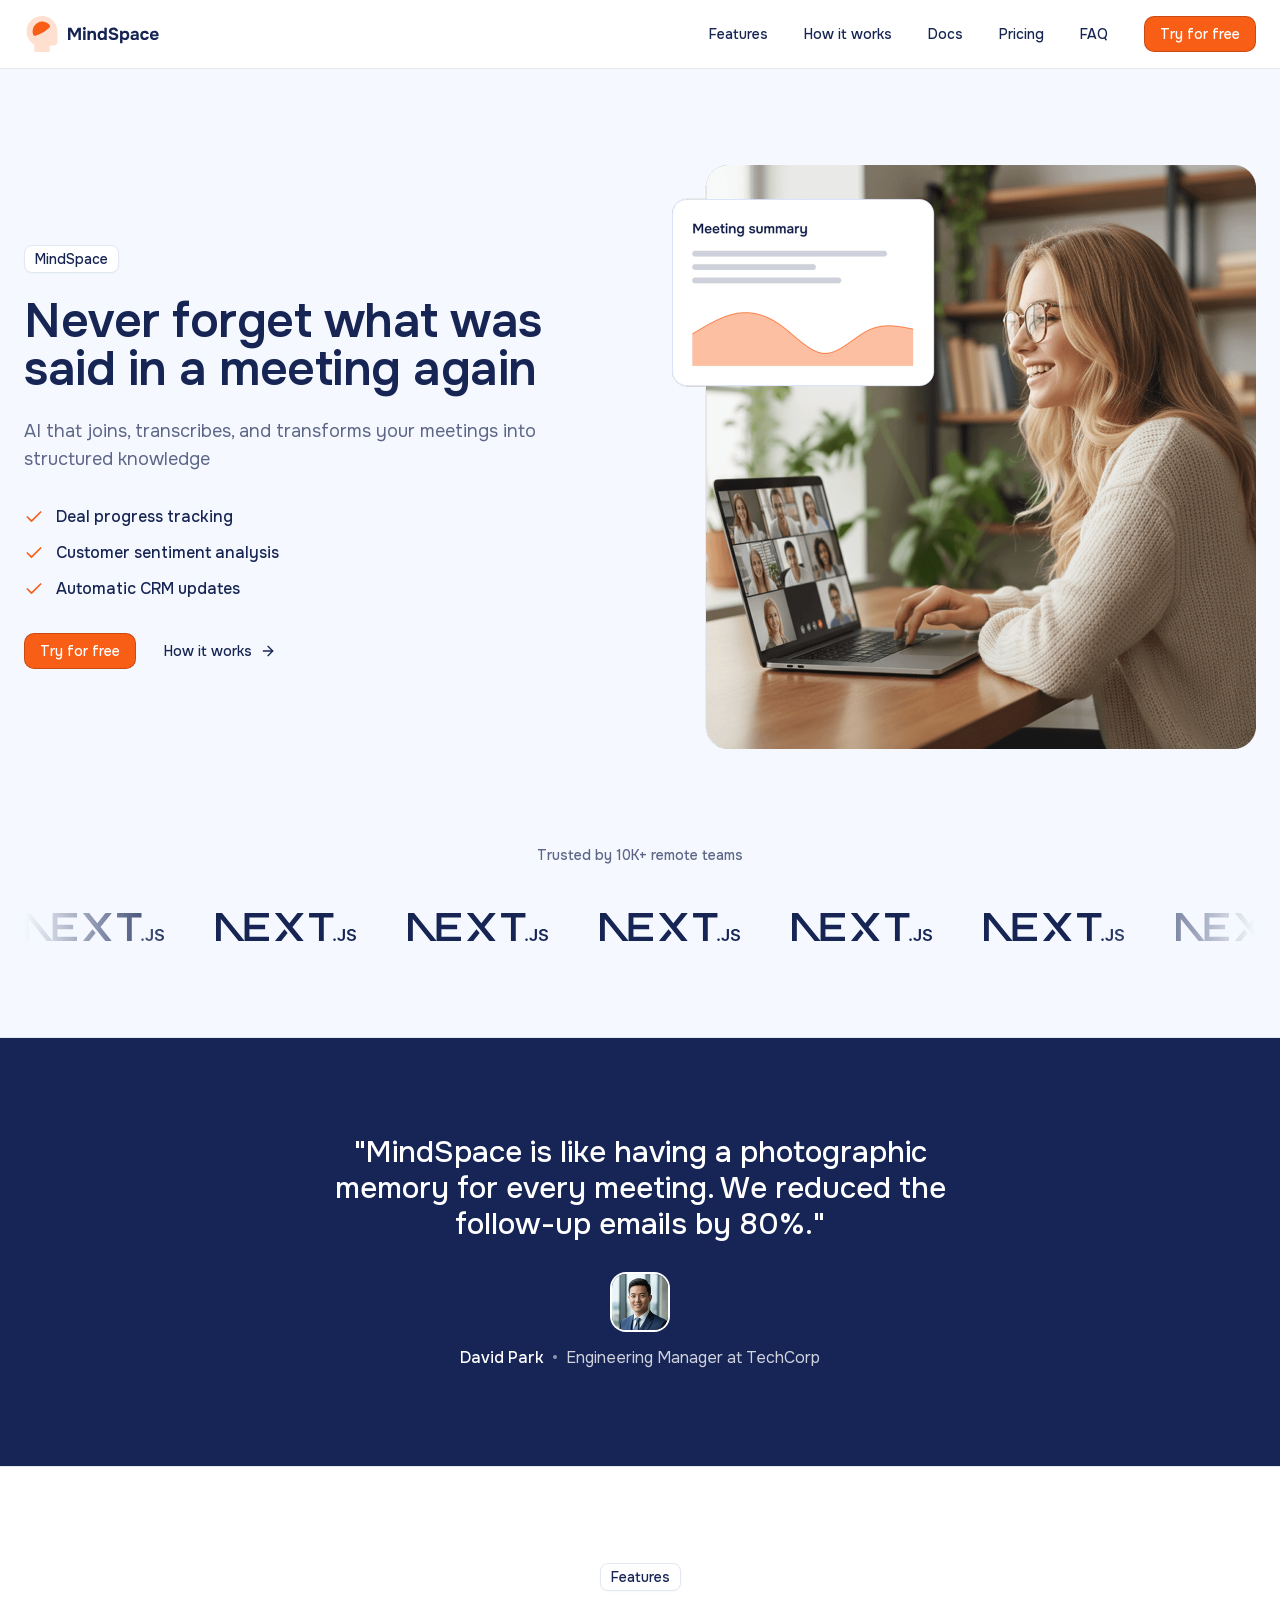
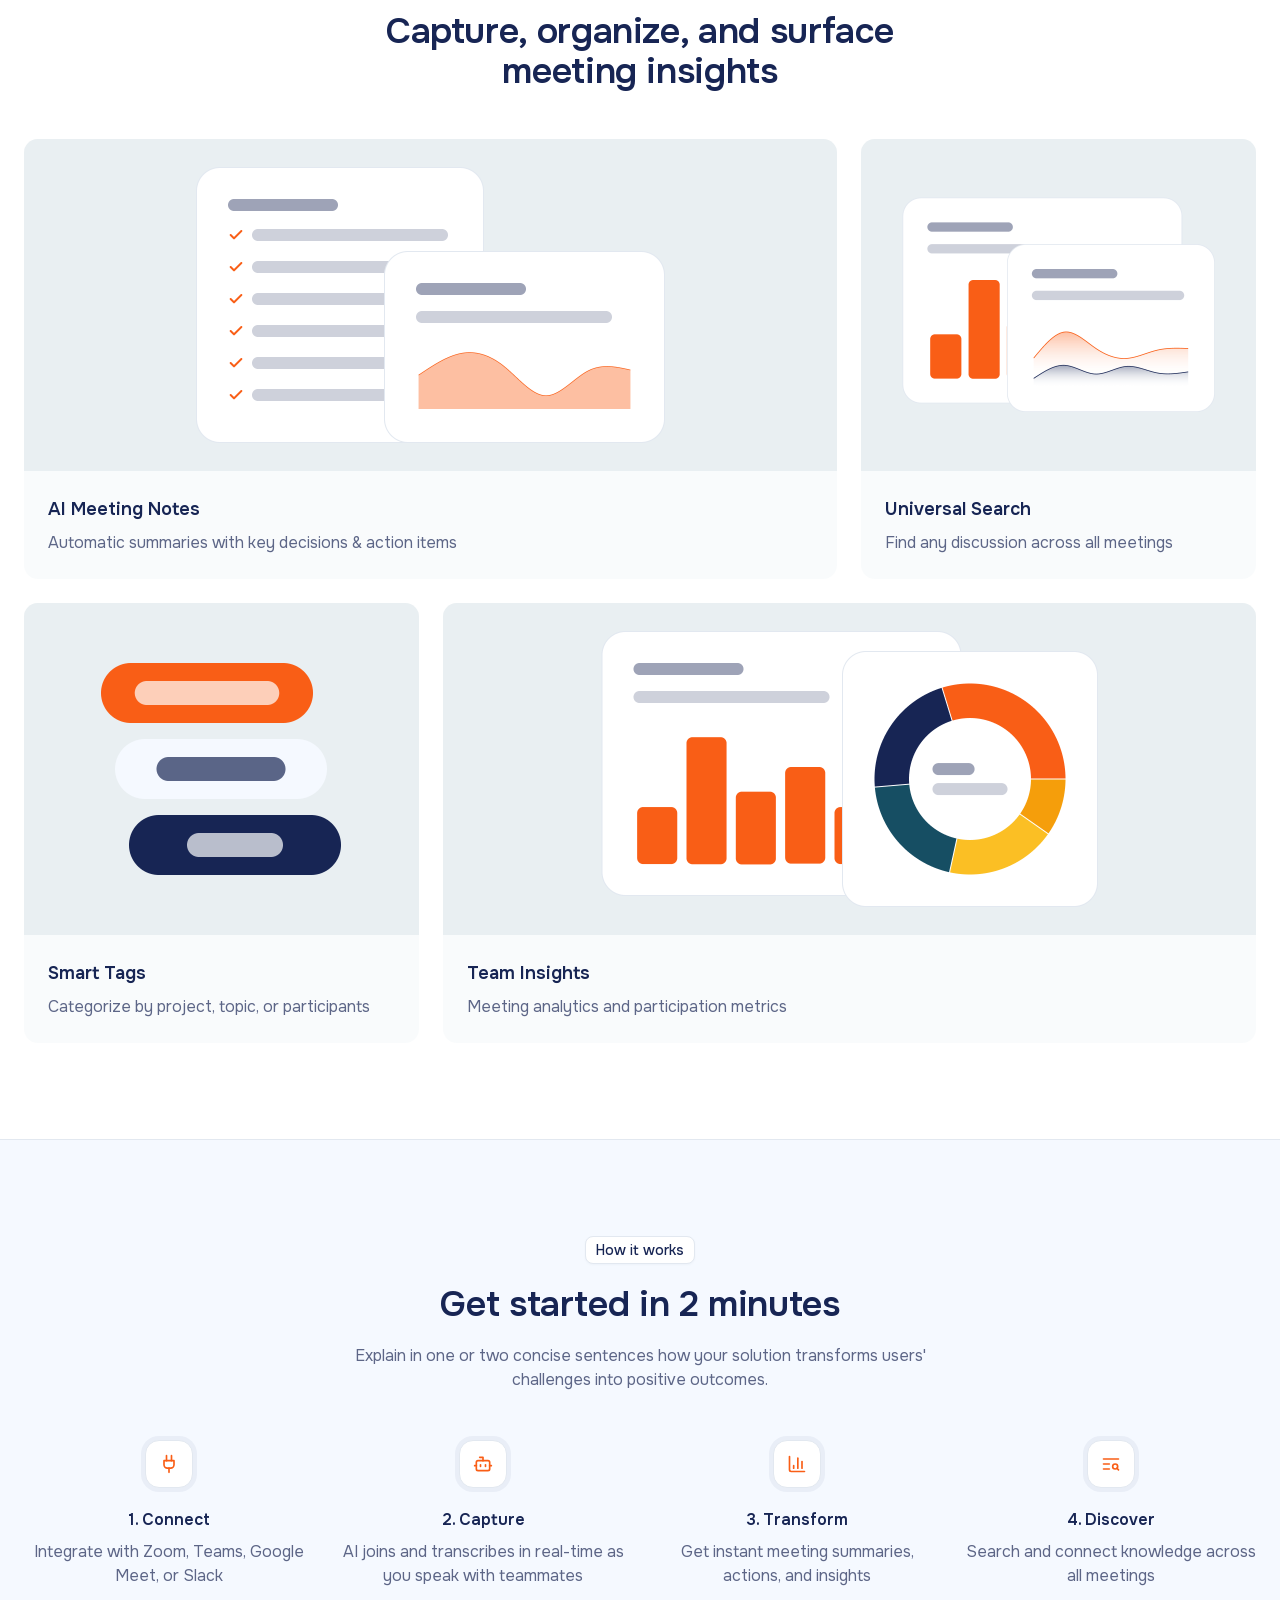
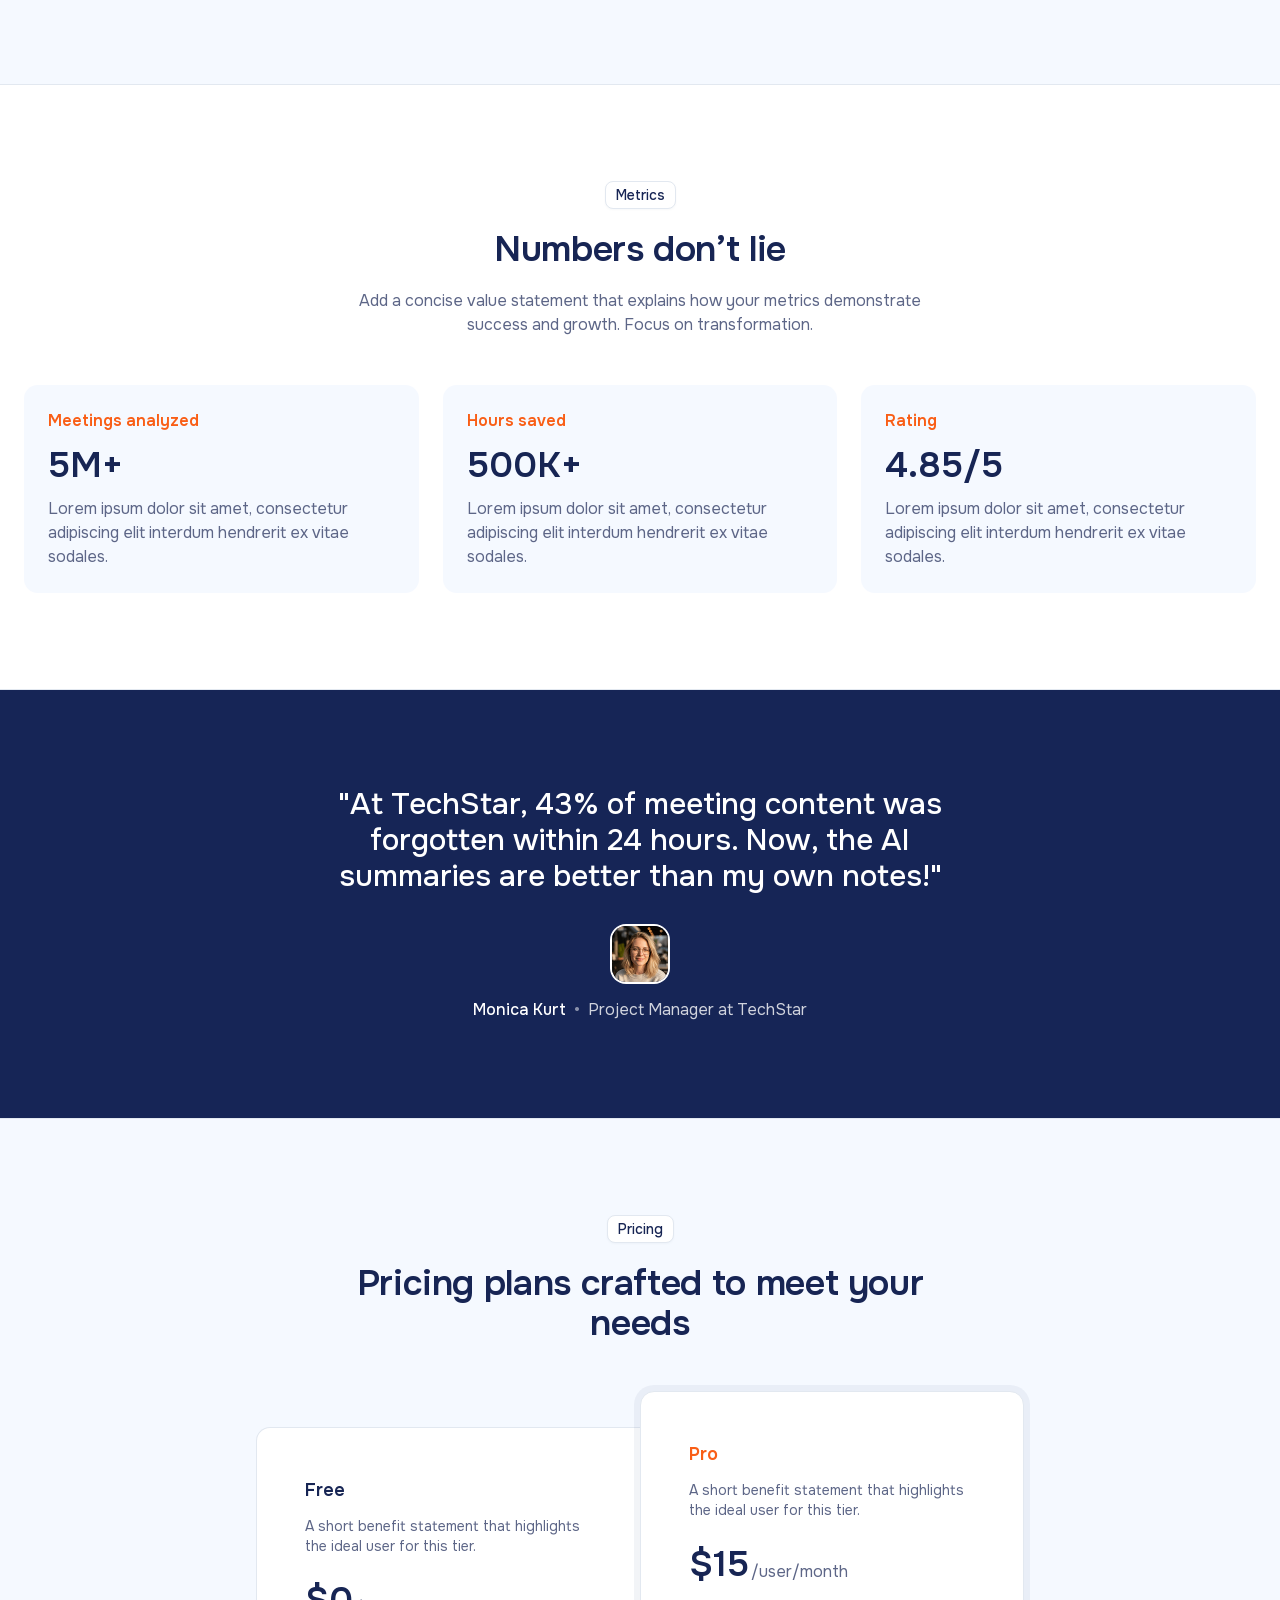
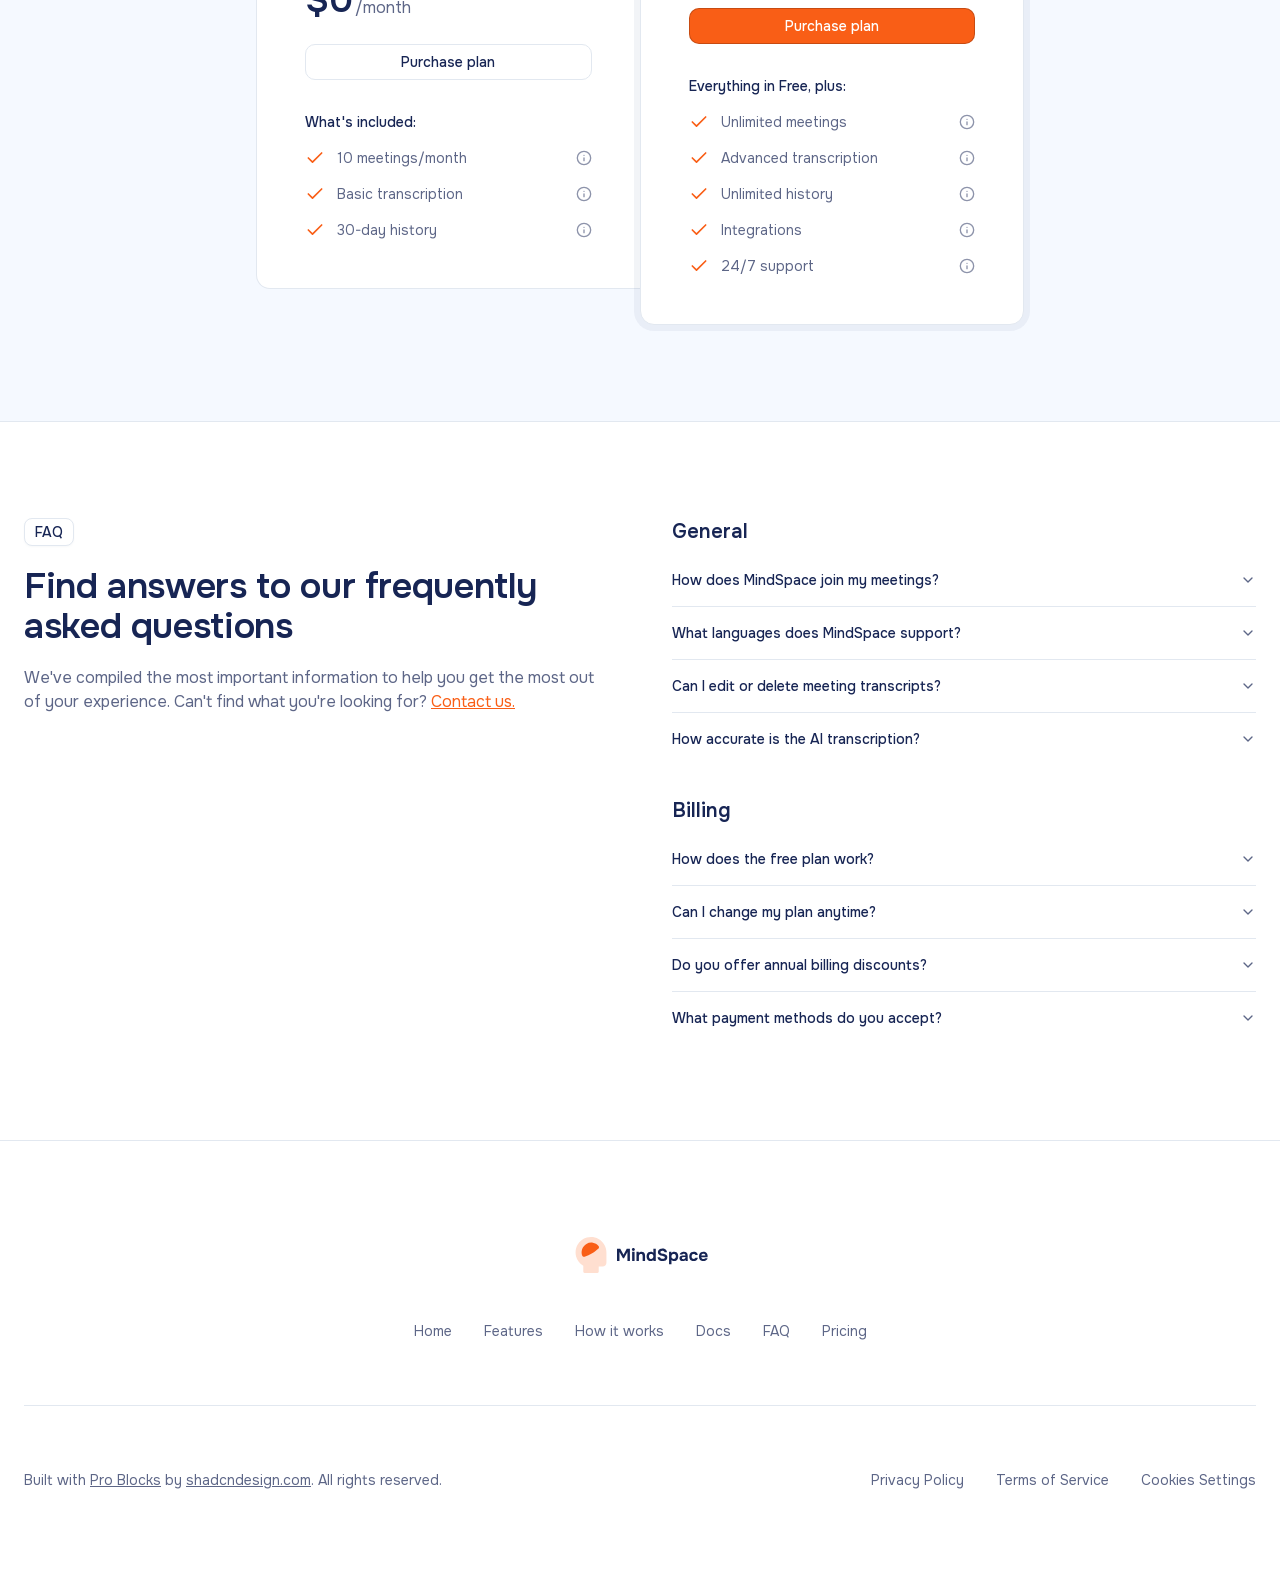
==== index.html @ 4de17798 "Update from https://github.com/r04nx/meritorium.github.io/commit/4314ec942f484ba969bb9eef466235fb5d6" ====
<!DOCTYPE html><html lang="en"><head><meta charSet="utf-8"/><meta name="viewport" content="width=device-width, initial-scale=1"/><link rel="preload" href="/_next/static/media/6e50af2f4c313e23-s.p.woff2" as="font" crossorigin="" type="font/woff2"/><link rel="preload" as="image" href="/Hero.png"/><link rel="stylesheet" href="/_next/static/css/90f8d7612f1b1dc7.css" data-precedence="next"/><link rel="preload" as="script" fetchPriority="low" href="/_next/static/chunks/webpack-b7059c8cc37787ef.js"/><script src="/_next/static/chunks/4eea2e4e-f6f9addac95a7dda.js" async=""></script><script src="/_next/static/chunks/337-dbf0ba4d0904e507.js" async=""></script><script src="/_next/static/chunks/main-app-d99f944039ab22cc.js" async=""></script><script src="/_next/static/chunks/663-603d059f72a64f69.js" async=""></script><script src="/_next/static/chunks/app/page-832eac572822d7ca.js" async=""></script><meta name="next-size-adjust" content=""/><title>MindSpace - template built with shadcndesign.com</title><meta name="description" content="MindSpace is a modern and clean SaaS shadcn/ui template built with Pro Blocks"/><meta name="generator" content="v0.app"/><script src="/_next/static/chunks/polyfills-42372ed130431b0a.js" noModule=""></script></head><body class="__variable_dab7b6 relative antialiased"><main><nav class="bg-background sticky top-0 isolate z-50 border-b py-3.5 md:py-4"><div class="relative container m-auto flex flex-col justify-between gap-4 px-6 md:flex-row md:items-center md:gap-6"><div class="flex items-center justify-between"><a href="/"><svg width="135" height="36" viewBox="0 0 135 36" fill="none" xmlns="http://www.w3.org/2000/svg" class="text-foreground w-[120px] h-[32px] md:w-[135px] md:h-[36px]"><g clip-path="url(#clip0_22005_7547)"><g clip-path="url(#clip1_22005_7547)"><path fill-rule="evenodd" clip-rule="evenodd" d="M25.5391 1.96969C21.9841 -0.0227045 17.7853 -0.527706 13.8593 0.564945C9.93327 1.6576 6.599 4.25914 4.58444 7.8016C2.56989 11.3441 2.03868 15.5397 3.10679 19.4724C4.1749 23.4052 6.75558 26.7556 10.2854 28.7923V34.7143C10.2854 35.0553 10.4208 35.3823 10.662 35.6234C10.9031 35.8645 11.2301 36 11.5711 36H24.4282C24.7692 36 25.0963 35.8645 25.3374 35.6234C25.5785 35.3823 25.714 35.0553 25.714 34.7143V29.5714H29.5711C30.5941 29.5714 31.5752 29.165 32.2985 28.4417C33.0219 27.7183 33.4282 26.7372 33.4282 25.7143V15.4286C33.4279 12.6865 32.6967 9.99412 31.3101 7.62853C29.9235 5.26294 27.9314 3.30963 25.5391 1.96969Z" fill="#FFDFD0"></path><path d="M13.4351 6.90452C11.4747 8.03848 9.97314 9.82303 9.19107 11.9485C8.40901 14.0739 8.39577 16.4061 9.15366 18.5402C9.50851 19.538 10.5859 20.0394 11.6094 19.7668C16.7908 18.3937 22.0674 14.6831 25.2714 11.7877C26.1199 11.0188 26.2974 9.73824 25.5414 8.88195C24.0612 7.20665 22.0475 6.09441 19.8412 5.73358C17.635 5.37274 15.3719 5.78807 13.4351 6.90452Z" fill="#F95E16"></path></g><path d="M44 23.9412V11.741H47.2741L50.5309 17.6343L53.7533 11.741H56.9068V23.9412H54.4426V15.0323L50.979 21.2186H49.9795L46.4642 15.0323V23.9412H44Z" fill="currentColor"></path><path d="M59.1541 23.9412V14.86H61.5665V23.9412H59.1541ZM60.3603 13.9467C59.9123 13.9467 59.5504 13.8146 59.2747 13.5503C58.999 13.2746 58.8611 12.9242 58.8611 12.4992C58.8611 12.0512 59.0047 11.6893 59.2919 11.4136C59.5791 11.1379 59.941 11 60.3775 11C60.7796 11 61.1243 11.1379 61.4115 11.4136C61.7101 11.6778 61.8595 12.0339 61.8595 12.482C61.8595 12.9185 61.7159 13.2746 61.4287 13.5503C61.153 13.8146 60.7968 13.9467 60.3603 13.9467Z" fill="currentColor"></path><path d="M63.4789 23.9412V14.86H65.7363L65.8569 15.9111C66.1096 15.6009 66.3968 15.3597 66.7185 15.1874C67.0517 15.0036 67.3848 14.8772 67.718 14.8083C68.0626 14.7393 68.3728 14.7049 68.6485 14.7049C69.5216 14.7049 70.1994 14.8944 70.6819 15.2735C71.1759 15.6526 71.5262 16.1639 71.733 16.8072C71.9513 17.439 72.0604 18.1455 72.0604 18.9267V23.9412H69.6479V19.2369C69.6479 18.9612 69.625 18.6855 69.579 18.4098C69.5331 18.134 69.4469 17.8813 69.3205 17.6516C69.2057 17.4218 69.0391 17.238 68.8208 17.1001C68.6025 16.9623 68.3153 16.8933 67.9592 16.8933C67.4997 16.8933 67.1148 17.0082 66.8047 17.238C66.4945 17.4677 66.2647 17.7779 66.1154 18.1685C65.966 18.5591 65.8914 18.9899 65.8914 19.4609V23.9412H63.4789Z" fill="currentColor"></path><path d="M77.6517 24.0619C76.7326 24.0619 75.9687 23.8551 75.3598 23.4415C74.7624 23.0164 74.3144 22.4535 74.0157 21.7528C73.717 21.0405 73.5677 20.2536 73.5677 19.392C73.5677 18.4844 73.7285 17.6803 74.0502 16.9795C74.3719 16.2672 74.8486 15.7101 75.4804 15.308C76.1123 14.9059 76.8992 14.7049 77.8412 14.7049C78.1629 14.7049 78.4788 14.7451 78.789 14.8255C79.1107 14.8944 79.4036 15.0036 79.6678 15.1529C79.9435 15.2908 80.179 15.4746 80.3743 15.7043V11.741H82.7868V23.9412H80.4433L80.4088 22.9245C80.202 23.1888 79.9493 23.407 79.6506 23.5794C79.3634 23.7402 79.0532 23.8608 78.7201 23.9412C78.3869 24.0217 78.0308 24.0619 77.6517 24.0619ZM78.1342 21.8906C78.6511 21.8906 79.0704 21.77 79.3921 21.5288C79.7253 21.2875 79.9723 20.9773 80.1331 20.5982C80.2939 20.2191 80.3743 19.8113 80.3743 19.3748C80.3743 18.9267 80.2939 18.5189 80.1331 18.1513C79.9837 17.7722 79.7425 17.4735 79.4093 17.2552C79.0877 17.0255 78.6626 16.9106 78.1342 16.9106C77.6057 16.9106 77.1807 17.0312 76.859 17.2724C76.5373 17.5137 76.3076 17.8296 76.1697 18.2202C76.0434 18.5993 75.9802 19.0071 75.9802 19.4437C75.9802 19.7653 76.0146 20.0755 76.0836 20.3742C76.164 20.6614 76.2903 20.9199 76.4627 21.1496C76.635 21.3794 76.859 21.5632 77.1347 21.7011C77.4104 21.8274 77.7436 21.8906 78.1342 21.8906Z" fill="currentColor"></path><path d="M89.6279 24.0791C88.7778 24.0791 87.9851 23.947 87.2499 23.6828C86.5262 23.4185 85.9173 22.9992 85.4233 22.4248C84.9408 21.8504 84.6364 21.1094 84.51 20.2019H87.0259C87.1293 20.5925 87.3188 20.9084 87.5945 21.1496C87.8703 21.3794 88.1977 21.546 88.5768 21.6494C88.9674 21.7528 89.3752 21.8045 89.8002 21.8045C90.1219 21.8045 90.4378 21.7643 90.748 21.6838C91.0582 21.6034 91.3109 21.4656 91.5062 21.2703C91.713 21.075 91.8164 20.8108 91.8164 20.4776C91.8164 20.2249 91.7589 20.0181 91.6441 19.8572C91.5407 19.6964 91.3856 19.57 91.1788 19.4781C90.9835 19.3748 90.7423 19.2828 90.4551 19.2024C90.2138 19.1335 89.9611 19.0761 89.6968 19.0301C89.4441 18.9842 89.1914 18.9267 88.9386 18.8578C88.6974 18.7889 88.4619 18.7084 88.2321 18.6165C87.7956 18.5017 87.3763 18.3638 86.9742 18.203C86.5721 18.0307 86.216 17.8181 85.9058 17.5654C85.5956 17.3012 85.3486 16.9738 85.1648 16.5832C84.9925 16.1926 84.9063 15.7216 84.9063 15.1701C84.9063 14.5728 85.004 14.0673 85.1993 13.6537C85.4061 13.2402 85.676 12.9013 86.0092 12.637C86.3538 12.3613 86.7329 12.1488 87.1465 11.9995C87.5716 11.8501 87.9966 11.7467 88.4217 11.6893C88.8467 11.6318 89.2488 11.6031 89.6279 11.6031C90.4206 11.6031 91.1328 11.741 91.7647 12.0167C92.3965 12.2924 92.9135 12.706 93.3156 13.2574C93.7176 13.8088 93.9474 14.5038 94.0048 15.3425H91.6096C91.5636 14.9978 91.4373 14.7164 91.2305 14.4981C91.0237 14.2798 90.7595 14.119 90.4378 14.0156C90.1276 13.9122 89.7773 13.8605 89.3867 13.8605C89.1339 13.8605 88.8869 13.8835 88.6457 13.9294C88.4044 13.9754 88.1862 14.0501 87.9909 14.1535C87.8071 14.2454 87.6577 14.3717 87.5428 14.5326C87.4394 14.6934 87.3878 14.8887 87.3878 15.1184C87.3878 15.3482 87.4509 15.5492 87.5773 15.7216C87.7037 15.8824 87.8875 16.026 88.1287 16.1524C88.3815 16.2672 88.6744 16.3764 89.0076 16.4798C89.3522 16.5947 89.7141 16.6866 90.0932 16.7555C90.4723 16.8244 90.8342 16.9163 91.1788 17.0312C91.6153 17.1461 92.0232 17.2839 92.4023 17.4448C92.7814 17.5941 93.1145 17.7894 93.4017 18.0307C93.6889 18.2604 93.9129 18.5591 94.0738 18.9267C94.2346 19.2828 94.315 19.7251 94.315 20.2536C94.315 20.9544 94.1829 21.5517 93.9187 22.0457C93.6659 22.5282 93.3156 22.9188 92.8675 23.2175C92.431 23.5162 91.9313 23.7344 91.3684 23.8723C90.8054 24.0102 90.2253 24.0791 89.6279 24.0791Z" fill="currentColor"></path><path d="M96.0581 27.3359V14.86H98.3155L98.4362 15.9973C98.8038 15.5492 99.2231 15.2218 99.6941 15.0151C100.177 14.8083 100.705 14.7049 101.279 14.7049C102.176 14.7049 102.916 14.9117 103.502 15.3252C104.088 15.7388 104.525 16.3017 104.812 17.014C105.111 17.7147 105.26 18.5017 105.26 19.3748C105.26 20.2708 105.105 21.075 104.795 21.7872C104.496 22.488 104.042 23.0452 103.433 23.4587C102.825 23.8608 102.066 24.0619 101.159 24.0619C100.768 24.0619 100.401 24.0159 100.056 23.924C99.7113 23.8321 99.4069 23.7115 99.1427 23.5621C98.8785 23.4013 98.6544 23.2232 98.4706 23.0279V27.3359H96.0581ZM100.745 21.8906C101.285 21.8906 101.71 21.77 102.02 21.5288C102.331 21.2875 102.549 20.9831 102.675 20.6155C102.802 20.2364 102.865 19.8458 102.865 19.4437C102.865 19.0071 102.796 18.5936 102.658 18.203C102.52 17.8124 102.29 17.5022 101.969 17.2724C101.659 17.0312 101.233 16.9106 100.694 16.9106C100.211 16.9106 99.8032 17.0312 99.4701 17.2724C99.1369 17.5022 98.8842 17.8066 98.7119 18.1857C98.5396 18.5648 98.4534 18.9727 98.4534 19.4092C98.4534 19.8458 98.5338 20.2536 98.6946 20.6327C98.867 21.0118 99.1197 21.3162 99.4529 21.546C99.7975 21.7757 100.228 21.8906 100.745 21.8906Z" fill="currentColor"></path><path d="M109.689 24.0619C109.275 24.0619 108.873 24.0102 108.483 23.9068C108.104 23.7919 107.765 23.6196 107.466 23.3898C107.167 23.1601 106.932 22.8728 106.76 22.5282C106.587 22.1836 106.501 21.7815 106.501 21.322C106.501 20.7016 106.628 20.2076 106.88 19.84C107.133 19.4609 107.472 19.1737 107.897 18.9784C108.322 18.7831 108.81 18.651 109.362 18.5821C109.925 18.5132 110.505 18.4787 111.102 18.4787H112.412C112.412 18.1455 112.349 17.8526 112.222 17.5999C112.107 17.3356 111.929 17.1346 111.688 16.9967C111.447 16.8474 111.137 16.7727 110.757 16.7727C110.516 16.7727 110.281 16.8072 110.051 16.8761C109.833 16.9336 109.649 17.0197 109.5 17.1346C109.35 17.2495 109.253 17.3988 109.207 17.5826H106.76C106.829 17.0772 106.989 16.6464 107.242 16.2902C107.495 15.9226 107.811 15.6239 108.19 15.3942C108.569 15.1644 108.983 14.9978 109.431 14.8944C109.89 14.7796 110.361 14.7221 110.844 14.7221C112.165 14.7221 113.141 15.1012 113.773 15.8594C114.405 16.6061 114.721 17.6688 114.721 19.0473V23.9412H112.55L112.515 22.7695C112.228 23.1715 111.901 23.4645 111.533 23.6483C111.177 23.8321 110.832 23.947 110.499 23.9929C110.166 24.0389 109.896 24.0619 109.689 24.0619ZM110.24 22.1491C110.643 22.1491 111.01 22.0687 111.343 21.9079C111.676 21.747 111.941 21.5288 112.136 21.253C112.331 20.9773 112.429 20.6672 112.429 20.3225V20.0985H110.775C110.533 20.0985 110.298 20.11 110.068 20.133C109.85 20.1559 109.649 20.2019 109.465 20.2708C109.293 20.3283 109.155 20.4259 109.051 20.5638C108.948 20.7016 108.896 20.8854 108.896 21.1152C108.896 21.3449 108.954 21.5402 109.069 21.7011C109.195 21.8504 109.362 21.9653 109.568 22.0457C109.775 22.1146 109.999 22.1491 110.24 22.1491Z" fill="currentColor"></path><path d="M120.672 24.0619C119.742 24.0619 118.943 23.8723 118.277 23.4932C117.622 23.1141 117.122 22.5799 116.778 21.8906C116.433 21.1899 116.261 20.3685 116.261 19.4264C116.261 18.4729 116.439 17.6458 116.795 16.945C117.151 16.2328 117.662 15.6814 118.328 15.2908C119.006 14.9002 119.822 14.7049 120.775 14.7049C121.511 14.7049 122.165 14.837 122.74 15.1012C123.314 15.3654 123.774 15.7445 124.118 16.2385C124.475 16.7325 124.681 17.3414 124.739 18.0651H122.378C122.275 17.663 122.074 17.3701 121.775 17.1863C121.488 17.0025 121.143 16.9106 120.741 16.9106C120.224 16.9106 119.81 17.0369 119.5 17.2897C119.202 17.5424 118.983 17.8641 118.845 18.2547C118.719 18.6453 118.656 19.0359 118.656 19.4264C118.656 19.8515 118.725 20.2536 118.863 20.6327C119.001 21.0003 119.219 21.3047 119.517 21.546C119.828 21.7757 120.23 21.8906 120.724 21.8906C121.137 21.8906 121.499 21.7987 121.809 21.6149C122.12 21.4196 122.321 21.1209 122.412 20.7188H124.825C124.768 21.4656 124.543 22.0859 124.153 22.5799C123.762 23.0739 123.263 23.4473 122.654 23.7C122.056 23.9412 121.396 24.0619 120.672 24.0619Z" fill="currentColor"></path><path d="M130.434 24.0619C129.481 24.0619 128.671 23.8723 128.005 23.4932C127.338 23.1141 126.827 22.5799 126.471 21.8906C126.115 21.1899 125.937 20.3742 125.937 19.4437C125.937 18.5017 126.121 17.6803 126.488 16.9795C126.856 16.2672 127.373 15.7101 128.039 15.308C128.717 14.9059 129.515 14.7049 130.434 14.7049C131.124 14.7049 131.727 14.8198 132.244 15.0495C132.772 15.2793 133.214 15.6009 133.571 16.0145C133.938 16.4281 134.208 16.9106 134.381 17.462C134.564 18.0019 134.65 18.5878 134.639 19.2197C134.639 19.3805 134.633 19.5356 134.622 19.6849C134.61 19.8343 134.587 19.9836 134.553 20.133H128.332C128.367 20.4776 128.464 20.7935 128.625 21.0807C128.786 21.3679 129.01 21.5977 129.297 21.77C129.596 21.9308 129.963 22.0113 130.4 22.0113C130.687 22.0113 130.951 21.9825 131.193 21.9251C131.434 21.8562 131.641 21.7528 131.813 21.6149C131.985 21.4771 132.106 21.3162 132.175 21.1324H134.553C134.403 21.8102 134.122 22.3674 133.708 22.8039C133.306 23.2405 132.818 23.5621 132.244 23.7689C131.669 23.9642 131.066 24.0619 130.434 24.0619ZM128.384 18.4442H132.33C132.318 18.134 132.238 17.8468 132.089 17.5826C131.951 17.3069 131.738 17.0886 131.451 16.9278C131.175 16.7555 130.819 16.6693 130.383 16.6693C129.946 16.6693 129.579 16.7555 129.28 16.9278C128.993 17.1001 128.774 17.3241 128.625 17.5999C128.487 17.8641 128.407 18.1455 128.384 18.4442Z" fill="currentColor"></path></g><defs><clipPath id="clip0_22005_7547"><rect width="135" height="36" fill="white"></rect></clipPath><clipPath id="clip1_22005_7547"><rect width="36" height="36" fill="white"></rect></clipPath></defs></svg></a><button data-slot="button" class="gap-2 whitespace-nowrap rounded-lg text-sm font-medium transition-all disabled:pointer-events-none disabled:opacity-50 [&amp;_svg]:pointer-events-none [&amp;_svg:not([class*=&#x27;size-&#x27;])]:size-4 shrink-0 [&amp;_svg]:shrink-0 outline-none focus-visible:border-ring focus-visible:ring-ring/50 focus-visible:ring-[3px] aria-invalid:ring-destructive/20 dark:aria-invalid:ring-destructive/40 aria-invalid:border-destructive hover:bg-accent hover:text-accent-foreground dark:hover:bg-accent/50 px-4 py-2 has-[&gt;svg]:px-4 flex size-9 items-center justify-center md:hidden" aria-label="Open menu"><svg xmlns="http://www.w3.org/2000/svg" width="24" height="24" viewBox="0 0 24 24" fill="none" stroke="currentColor" stroke-width="2" stroke-linecap="round" stroke-linejoin="round" class="lucide lucide-menu"><line x1="4" x2="20" y1="12" y2="12"></line><line x1="4" x2="20" y1="6" y2="6"></line><line x1="4" x2="20" y1="18" y2="18"></line></svg></button></div><div class="hidden w-full flex-row justify-end gap-5 md:flex"><div class="flex flex-col gap-1 md:flex-row "><a href="#features"><button data-slot="button" class="inline-flex items-center justify-center gap-2 whitespace-nowrap rounded-lg text-sm font-medium transition-all disabled:pointer-events-none disabled:opacity-50 [&amp;_svg]:pointer-events-none [&amp;_svg:not([class*=&#x27;size-&#x27;])]:size-4 shrink-0 [&amp;_svg]:shrink-0 outline-none focus-visible:border-ring focus-visible:ring-ring/50 focus-visible:ring-[3px] aria-invalid:ring-destructive/20 dark:aria-invalid:ring-destructive/40 aria-invalid:border-destructive hover:bg-accent hover:text-accent-foreground dark:hover:bg-accent/50 h-9 px-4 py-2 has-[&gt;svg]:px-4 w-full md:w-auto">Features</button></a><a href="#how-it-works"><button data-slot="button" class="inline-flex items-center justify-center gap-2 whitespace-nowrap rounded-lg text-sm font-medium transition-all disabled:pointer-events-none disabled:opacity-50 [&amp;_svg]:pointer-events-none [&amp;_svg:not([class*=&#x27;size-&#x27;])]:size-4 shrink-0 [&amp;_svg]:shrink-0 outline-none focus-visible:border-ring focus-visible:ring-ring/50 focus-visible:ring-[3px] aria-invalid:ring-destructive/20 dark:aria-invalid:ring-destructive/40 aria-invalid:border-destructive hover:bg-accent hover:text-accent-foreground dark:hover:bg-accent/50 h-9 px-4 py-2 has-[&gt;svg]:px-4 w-full md:w-auto">How it works</button></a><a href="https://www.shadcndesign.com/pro-blocks"><button data-slot="button" class="inline-flex items-center justify-center gap-2 whitespace-nowrap rounded-lg text-sm font-medium transition-all disabled:pointer-events-none disabled:opacity-50 [&amp;_svg]:pointer-events-none [&amp;_svg:not([class*=&#x27;size-&#x27;])]:size-4 shrink-0 [&amp;_svg]:shrink-0 outline-none focus-visible:border-ring focus-visible:ring-ring/50 focus-visible:ring-[3px] aria-invalid:ring-destructive/20 dark:aria-invalid:ring-destructive/40 aria-invalid:border-destructive hover:bg-accent hover:text-accent-foreground dark:hover:bg-accent/50 h-9 px-4 py-2 has-[&gt;svg]:px-4 w-full md:w-auto">Docs</button></a><a href="#pricing"><button data-slot="button" class="inline-flex items-center justify-center gap-2 whitespace-nowrap rounded-lg text-sm font-medium transition-all disabled:pointer-events-none disabled:opacity-50 [&amp;_svg]:pointer-events-none [&amp;_svg:not([class*=&#x27;size-&#x27;])]:size-4 shrink-0 [&amp;_svg]:shrink-0 outline-none focus-visible:border-ring focus-visible:ring-ring/50 focus-visible:ring-[3px] aria-invalid:ring-destructive/20 dark:aria-invalid:ring-destructive/40 aria-invalid:border-destructive hover:bg-accent hover:text-accent-foreground dark:hover:bg-accent/50 h-9 px-4 py-2 has-[&gt;svg]:px-4 w-full md:w-auto">Pricing</button></a><a href="#faq"><button data-slot="button" class="inline-flex items-center justify-center gap-2 whitespace-nowrap rounded-lg text-sm font-medium transition-all disabled:pointer-events-none disabled:opacity-50 [&amp;_svg]:pointer-events-none [&amp;_svg:not([class*=&#x27;size-&#x27;])]:size-4 shrink-0 [&amp;_svg]:shrink-0 outline-none focus-visible:border-ring focus-visible:ring-ring/50 focus-visible:ring-[3px] aria-invalid:ring-destructive/20 dark:aria-invalid:ring-destructive/40 aria-invalid:border-destructive hover:bg-accent hover:text-accent-foreground dark:hover:bg-accent/50 h-9 px-4 py-2 has-[&gt;svg]:px-4 w-full md:w-auto">FAQ</button></a></div><a href="#pricing"><button data-slot="button" class="inline-flex items-center justify-center gap-2 whitespace-nowrap rounded-lg text-sm font-medium transition-all disabled:pointer-events-none disabled:opacity-50 [&amp;_svg]:pointer-events-none [&amp;_svg:not([class*=&#x27;size-&#x27;])]:size-4 shrink-0 [&amp;_svg]:shrink-0 outline-none focus-visible:border-ring focus-visible:ring-ring/50 focus-visible:ring-[3px] aria-invalid:ring-destructive/20 dark:aria-invalid:ring-destructive/40 aria-invalid:border-destructive bg-primary text-primary-foreground hover:bg-primary/90 shadow-[inset_0px_0px_0px_1px_rgba(0,0,0,0.2)] h-9 px-4 py-2 has-[&gt;svg]:px-4">Try for free</button></a></div></div></nav><section class="bg-secondary section-padding-y" aria-labelledby="hero-heading"><div class="container-padding-x container mx-auto flex flex-col items-center gap-12 lg:flex-row lg:gap-16"><div class="flex flex-1 flex-col gap-6 lg:gap-8"><div class="section-title-gap-xl flex flex-col"><div class="flex items-center justify-center text-sm font-medium w-fit gap-1 [&amp;_svg]:size-3.5 [&amp;_svg]:shrink-0 bg-background border shadow-xs px-2.5 rounded-md h-7">MindSpace</div><h1 id="hero-heading" class="heading-xl">Never forget what was said in a meeting again</h1><p class="text-muted-foreground text-base lg:text-lg">AI that joins, transcribes, and transforms your meetings into structured knowledge</p></div><div class="flex flex-col gap-2 md:gap-3"><div class="flex items-start gap-3"><div class="pt-0.5"><svg xmlns="http://www.w3.org/2000/svg" width="24" height="24" viewBox="0 0 24 24" fill="none" stroke="currentColor" stroke-width="2" stroke-linecap="round" stroke-linejoin="round" class="lucide lucide-check text-primary h-5 w-5"><path d="M20 6 9 17l-5-5"></path></svg></div><span class="text-card-foreground text-base leading-6 font-medium">Deal progress tracking</span></div><div class="flex items-start gap-3"><div class="pt-0.5"><svg xmlns="http://www.w3.org/2000/svg" width="24" height="24" viewBox="0 0 24 24" fill="none" stroke="currentColor" stroke-width="2" stroke-linecap="round" stroke-linejoin="round" class="lucide lucide-check text-primary h-5 w-5"><path d="M20 6 9 17l-5-5"></path></svg></div><span class="text-card-foreground text-base leading-6 font-medium">Customer sentiment analysis</span></div><div class="flex items-start gap-3"><div class="pt-0.5"><svg xmlns="http://www.w3.org/2000/svg" width="24" height="24" viewBox="0 0 24 24" fill="none" stroke="currentColor" stroke-width="2" stroke-linecap="round" stroke-linejoin="round" class="lucide lucide-check text-primary h-5 w-5"><path d="M20 6 9 17l-5-5"></path></svg></div><span class="text-card-foreground text-base leading-6 font-medium">Automatic CRM updates</span></div></div><div class="flex flex-col gap-3 sm:flex-row"><button data-slot="button" class="inline-flex items-center justify-center gap-2 whitespace-nowrap rounded-lg text-sm font-medium transition-all disabled:pointer-events-none disabled:opacity-50 [&amp;_svg]:pointer-events-none [&amp;_svg:not([class*=&#x27;size-&#x27;])]:size-4 shrink-0 [&amp;_svg]:shrink-0 outline-none focus-visible:border-ring focus-visible:ring-ring/50 focus-visible:ring-[3px] aria-invalid:ring-destructive/20 dark:aria-invalid:ring-destructive/40 aria-invalid:border-destructive bg-primary text-primary-foreground hover:bg-primary/90 shadow-[inset_0px_0px_0px_1px_rgba(0,0,0,0.2)] h-9 px-4 py-2 has-[&gt;svg]:px-4">Try for free</button><button data-slot="button" class="inline-flex items-center justify-center gap-2 whitespace-nowrap rounded-lg text-sm font-medium transition-all disabled:pointer-events-none disabled:opacity-50 [&amp;_svg]:pointer-events-none [&amp;_svg:not([class*=&#x27;size-&#x27;])]:size-4 shrink-0 [&amp;_svg]:shrink-0 outline-none focus-visible:border-ring focus-visible:ring-ring/50 focus-visible:ring-[3px] aria-invalid:ring-destructive/20 dark:aria-invalid:ring-destructive/40 aria-invalid:border-destructive hover:bg-accent hover:text-accent-foreground dark:hover:bg-accent/50 h-9 px-4 py-2 has-[&gt;svg]:px-4">How it works<svg xmlns="http://www.w3.org/2000/svg" width="24" height="24" viewBox="0 0 24 24" fill="none" stroke="currentColor" stroke-width="2" stroke-linecap="round" stroke-linejoin="round" class="lucide lucide-arrow-right"><path d="M5 12h14"></path><path d="m12 5 7 7-7 7"></path></svg></button></div></div><div class="w-full flex-1"><div style="position:relative;width:100%;padding-bottom:100%" data-radix-aspect-ratio-wrapper=""><div data-slot="aspect-ratio" style="position:absolute;top:0;right:0;bottom:0;left:0"><img alt="Hero visual" decoding="async" data-nimg="fill" class="h-full w-full rounded-xl object-cover" style="position:absolute;height:100%;width:100%;left:0;top:0;right:0;bottom:0;color:transparent" src="/Hero.png"/></div></div></div></div></section><section class="jsx-8bd6f91fe66c6812 bg-secondary border-b pb-16 lg:pb-24"><div class="jsx-8bd6f91fe66c6812 container-padding-x container mx-auto"><div class="jsx-8bd6f91fe66c6812 flex flex-col items-center gap-8 md:gap-12"><div class="jsx-8bd6f91fe66c6812 section-title-gap-lg flex max-w-xl flex-col items-center text-center"><div class="flex items-center justify-center text-sm font-medium w-fit gap-1 [&amp;_svg]:size-3.5 [&amp;_svg]:shrink-0 bg-transparent text-muted-foreground">Trusted by 10K+ remote teams</div></div><div class="jsx-8bd6f91fe66c6812 relative w-full overflow-hidden mask-[linear-gradient(to_right,transparent_0%,black_12.5%,black_87.5%,transparent_100%)]"><div class="jsx-8bd6f91fe66c6812 animate-infinite-scroll flex w-max items-center"><div class="jsx-8bd6f91fe66c6812 w-48 flex-shrink-0 place-items-center"><div class="jsx-8bd6f91fe66c6812 w-36"><div class="flex items-center gap-3"><svg width="140" height="28" viewBox="0 0 160 32" fill="none" xmlns="http://www.w3.org/2000/svg"><g clip-path="url(#clip0_17754_32844)"><path d="M106.363 0.0133667H134.233V5.14427H123.177V32.1373H117.649V5.14427H106.363V0.0133667Z" fill="currentColor"></path><path d="M60.5293 0.0133667V5.14427H38.1902V13.3983H56.1553V18.5292H38.1902V27.0064H60.5293V32.1373H32.6625V5.14427H32.6602V0.0133667H60.5293Z" fill="currentColor"></path><path d="M74.4451 0.0267944H67.2109L93.122 32.1507H100.377L87.4201 16.0998L100.357 0.0513029L93.122 0.0624543L83.7981 11.613L74.4451 0.0267944Z" fill="currentColor"></path><path d="M81.8676 22.9731L78.2449 18.4802L67.1895 32.1752H74.4443L81.8676 22.9731Z" fill="currentColor"></path><path fill-rule="evenodd" clip-rule="evenodd" d="M32.8556 32.1373L6.90969 0H0V32.1239H5.52776V6.86647L25.9114 32.1373H32.8556Z" fill="currentColor"></path><path d="M135.475 31.9411C135.07 31.9411 134.725 31.8012 134.437 31.5214C134.149 31.2417 134.006 30.903 134.01 30.5017C134.006 30.1115 134.149 29.7764 134.437 29.4967C134.725 29.2169 135.07 29.077 135.475 29.077C135.864 29.077 136.205 29.2169 136.493 29.4967C136.785 29.7764 136.931 30.1115 136.935 30.5017C136.931 30.7667 136.864 31.0097 136.729 31.2269C136.591 31.4478 136.415 31.6208 136.193 31.746C135.976 31.8749 135.737 31.9411 135.475 31.9411Z" fill="currentColor"></path><path d="M144.909 18.4082H147.359V27.8216C147.355 28.6867 147.167 29.4267 146.801 30.0489C146.43 30.671 145.917 31.1459 145.258 31.4809C144.602 31.8122 143.834 31.9816 142.962 31.9816C142.164 31.9816 141.448 31.838 140.812 31.5582C140.175 31.2784 139.669 30.8588 139.299 30.3065C138.924 29.7543 138.74 29.0659 138.74 28.2413H141.194C141.198 28.6021 141.28 28.9149 141.437 29.1763C141.594 29.4377 141.812 29.6365 142.089 29.7764C142.369 29.9163 142.692 29.9862 143.055 29.9862C143.448 29.9862 143.786 29.9052 144.059 29.7396C144.332 29.5776 144.542 29.3346 144.688 29.0107C144.83 28.6904 144.906 28.2928 144.909 27.8216V18.4082Z" fill="currentColor"></path><path d="M157.438 22.0896C157.379 21.519 157.116 21.0736 156.66 20.757C156.199 20.4367 155.603 20.2784 154.873 20.2784C154.36 20.2784 153.918 20.3557 153.551 20.5066C153.184 20.6613 152.899 20.8674 152.704 21.1288C152.51 21.3902 152.412 21.6884 152.405 22.0234C152.405 22.3032 152.472 22.5461 152.603 22.7486C152.734 22.9548 152.91 23.1278 153.139 23.2677C153.363 23.4113 153.614 23.5291 153.888 23.6248C154.165 23.7205 154.442 23.8015 154.719 23.8678L155.996 24.1807C156.51 24.2985 157.008 24.4568 157.484 24.6593C157.959 24.8581 158.39 25.1121 158.768 25.4176C159.146 25.7232 159.446 26.0913 159.667 26.5221C159.888 26.9528 160 27.4571 160 28.0388C160 28.8229 159.798 29.5114 159.39 30.1077C158.982 30.7004 158.394 31.1643 157.622 31.4993C156.854 31.8307 155.925 32 154.832 32C153.776 32 152.854 31.8381 152.079 31.5141C151.3 31.1938 150.693 30.7225 150.255 30.1041C149.817 29.4856 149.581 28.7309 149.547 27.8437H151.974C152.008 28.3075 152.158 28.6941 152.412 29.007C152.671 29.3162 153.008 29.5445 153.42 29.6991C153.836 29.85 154.3 29.9274 154.813 29.9274C155.349 29.9274 155.821 29.8464 156.229 29.6881C156.633 29.5298 156.952 29.3089 157.18 29.0218C157.412 28.7383 157.529 28.4033 157.532 28.0204C157.529 27.6707 157.423 27.3798 157.221 27.1516C157.015 26.9233 156.731 26.7319 156.367 26.5773C156 26.4227 155.573 26.2828 155.086 26.1613L153.536 25.7711C152.416 25.4876 151.528 25.0569 150.88 24.4789C150.229 23.9009 149.906 23.1352 149.906 22.1743C149.906 21.3865 150.124 20.6944 150.562 20.1017C150.996 19.509 151.592 19.0488 152.345 18.7212C153.101 18.3899 153.955 18.2278 154.906 18.2278C155.873 18.2278 156.719 18.3899 157.45 18.7212C158.18 19.0488 158.753 19.5053 159.169 20.087C159.585 20.6686 159.802 21.335 159.813 22.0896H157.438Z" fill="currentColor"></path></g><defs><clipPath id="clip0_17754_32844"><rect width="160" height="32" fill="transparent"></rect></clipPath></defs></svg></div></div></div><div class="jsx-8bd6f91fe66c6812 w-48 flex-shrink-0 place-items-center"><div class="jsx-8bd6f91fe66c6812 w-36"><div class="flex items-center gap-3"><svg width="140" height="28" viewBox="0 0 160 32" fill="none" xmlns="http://www.w3.org/2000/svg"><g clip-path="url(#clip0_17754_32844)"><path d="M106.363 0.0133667H134.233V5.14427H123.177V32.1373H117.649V5.14427H106.363V0.0133667Z" fill="currentColor"></path><path d="M60.5293 0.0133667V5.14427H38.1902V13.3983H56.1553V18.5292H38.1902V27.0064H60.5293V32.1373H32.6625V5.14427H32.6602V0.0133667H60.5293Z" fill="currentColor"></path><path d="M74.4451 0.0267944H67.2109L93.122 32.1507H100.377L87.4201 16.0998L100.357 0.0513029L93.122 0.0624543L83.7981 11.613L74.4451 0.0267944Z" fill="currentColor"></path><path d="M81.8676 22.9731L78.2449 18.4802L67.1895 32.1752H74.4443L81.8676 22.9731Z" fill="currentColor"></path><path fill-rule="evenodd" clip-rule="evenodd" d="M32.8556 32.1373L6.90969 0H0V32.1239H5.52776V6.86647L25.9114 32.1373H32.8556Z" fill="currentColor"></path><path d="M135.475 31.9411C135.07 31.9411 134.725 31.8012 134.437 31.5214C134.149 31.2417 134.006 30.903 134.01 30.5017C134.006 30.1115 134.149 29.7764 134.437 29.4967C134.725 29.2169 135.07 29.077 135.475 29.077C135.864 29.077 136.205 29.2169 136.493 29.4967C136.785 29.7764 136.931 30.1115 136.935 30.5017C136.931 30.7667 136.864 31.0097 136.729 31.2269C136.591 31.4478 136.415 31.6208 136.193 31.746C135.976 31.8749 135.737 31.9411 135.475 31.9411Z" fill="currentColor"></path><path d="M144.909 18.4082H147.359V27.8216C147.355 28.6867 147.167 29.4267 146.801 30.0489C146.43 30.671 145.917 31.1459 145.258 31.4809C144.602 31.8122 143.834 31.9816 142.962 31.9816C142.164 31.9816 141.448 31.838 140.812 31.5582C140.175 31.2784 139.669 30.8588 139.299 30.3065C138.924 29.7543 138.74 29.0659 138.74 28.2413H141.194C141.198 28.6021 141.28 28.9149 141.437 29.1763C141.594 29.4377 141.812 29.6365 142.089 29.7764C142.369 29.9163 142.692 29.9862 143.055 29.9862C143.448 29.9862 143.786 29.9052 144.059 29.7396C144.332 29.5776 144.542 29.3346 144.688 29.0107C144.83 28.6904 144.906 28.2928 144.909 27.8216V18.4082Z" fill="currentColor"></path><path d="M157.438 22.0896C157.379 21.519 157.116 21.0736 156.66 20.757C156.199 20.4367 155.603 20.2784 154.873 20.2784C154.36 20.2784 153.918 20.3557 153.551 20.5066C153.184 20.6613 152.899 20.8674 152.704 21.1288C152.51 21.3902 152.412 21.6884 152.405 22.0234C152.405 22.3032 152.472 22.5461 152.603 22.7486C152.734 22.9548 152.91 23.1278 153.139 23.2677C153.363 23.4113 153.614 23.5291 153.888 23.6248C154.165 23.7205 154.442 23.8015 154.719 23.8678L155.996 24.1807C156.51 24.2985 157.008 24.4568 157.484 24.6593C157.959 24.8581 158.39 25.1121 158.768 25.4176C159.146 25.7232 159.446 26.0913 159.667 26.5221C159.888 26.9528 160 27.4571 160 28.0388C160 28.8229 159.798 29.5114 159.39 30.1077C158.982 30.7004 158.394 31.1643 157.622 31.4993C156.854 31.8307 155.925 32 154.832 32C153.776 32 152.854 31.8381 152.079 31.5141C151.3 31.1938 150.693 30.7225 150.255 30.1041C149.817 29.4856 149.581 28.7309 149.547 27.8437H151.974C152.008 28.3075 152.158 28.6941 152.412 29.007C152.671 29.3162 153.008 29.5445 153.42 29.6991C153.836 29.85 154.3 29.9274 154.813 29.9274C155.349 29.9274 155.821 29.8464 156.229 29.6881C156.633 29.5298 156.952 29.3089 157.18 29.0218C157.412 28.7383 157.529 28.4033 157.532 28.0204C157.529 27.6707 157.423 27.3798 157.221 27.1516C157.015 26.9233 156.731 26.7319 156.367 26.5773C156 26.4227 155.573 26.2828 155.086 26.1613L153.536 25.7711C152.416 25.4876 151.528 25.0569 150.88 24.4789C150.229 23.9009 149.906 23.1352 149.906 22.1743C149.906 21.3865 150.124 20.6944 150.562 20.1017C150.996 19.509 151.592 19.0488 152.345 18.7212C153.101 18.3899 153.955 18.2278 154.906 18.2278C155.873 18.2278 156.719 18.3899 157.45 18.7212C158.18 19.0488 158.753 19.5053 159.169 20.087C159.585 20.6686 159.802 21.335 159.813 22.0896H157.438Z" fill="currentColor"></path></g><defs><clipPath id="clip0_17754_32844"><rect width="160" height="32" fill="transparent"></rect></clipPath></defs></svg></div></div></div><div class="jsx-8bd6f91fe66c6812 w-48 flex-shrink-0 place-items-center"><div class="jsx-8bd6f91fe66c6812 w-36"><div class="flex items-center gap-3"><svg width="140" height="28" viewBox="0 0 160 32" fill="none" xmlns="http://www.w3.org/2000/svg"><g clip-path="url(#clip0_17754_32844)"><path d="M106.363 0.0133667H134.233V5.14427H123.177V32.1373H117.649V5.14427H106.363V0.0133667Z" fill="currentColor"></path><path d="M60.5293 0.0133667V5.14427H38.1902V13.3983H56.1553V18.5292H38.1902V27.0064H60.5293V32.1373H32.6625V5.14427H32.6602V0.0133667H60.5293Z" fill="currentColor"></path><path d="M74.4451 0.0267944H67.2109L93.122 32.1507H100.377L87.4201 16.0998L100.357 0.0513029L93.122 0.0624543L83.7981 11.613L74.4451 0.0267944Z" fill="currentColor"></path><path d="M81.8676 22.9731L78.2449 18.4802L67.1895 32.1752H74.4443L81.8676 22.9731Z" fill="currentColor"></path><path fill-rule="evenodd" clip-rule="evenodd" d="M32.8556 32.1373L6.90969 0H0V32.1239H5.52776V6.86647L25.9114 32.1373H32.8556Z" fill="currentColor"></path><path d="M135.475 31.9411C135.07 31.9411 134.725 31.8012 134.437 31.5214C134.149 31.2417 134.006 30.903 134.01 30.5017C134.006 30.1115 134.149 29.7764 134.437 29.4967C134.725 29.2169 135.07 29.077 135.475 29.077C135.864 29.077 136.205 29.2169 136.493 29.4967C136.785 29.7764 136.931 30.1115 136.935 30.5017C136.931 30.7667 136.864 31.0097 136.729 31.2269C136.591 31.4478 136.415 31.6208 136.193 31.746C135.976 31.8749 135.737 31.9411 135.475 31.9411Z" fill="currentColor"></path><path d="M144.909 18.4082H147.359V27.8216C147.355 28.6867 147.167 29.4267 146.801 30.0489C146.43 30.671 145.917 31.1459 145.258 31.4809C144.602 31.8122 143.834 31.9816 142.962 31.9816C142.164 31.9816 141.448 31.838 140.812 31.5582C140.175 31.2784 139.669 30.8588 139.299 30.3065C138.924 29.7543 138.74 29.0659 138.74 28.2413H141.194C141.198 28.6021 141.28 28.9149 141.437 29.1763C141.594 29.4377 141.812 29.6365 142.089 29.7764C142.369 29.9163 142.692 29.9862 143.055 29.9862C143.448 29.9862 143.786 29.9052 144.059 29.7396C144.332 29.5776 144.542 29.3346 144.688 29.0107C144.83 28.6904 144.906 28.2928 144.909 27.8216V18.4082Z" fill="currentColor"></path><path d="M157.438 22.0896C157.379 21.519 157.116 21.0736 156.66 20.757C156.199 20.4367 155.603 20.2784 154.873 20.2784C154.36 20.2784 153.918 20.3557 153.551 20.5066C153.184 20.6613 152.899 20.8674 152.704 21.1288C152.51 21.3902 152.412 21.6884 152.405 22.0234C152.405 22.3032 152.472 22.5461 152.603 22.7486C152.734 22.9548 152.91 23.1278 153.139 23.2677C153.363 23.4113 153.614 23.5291 153.888 23.6248C154.165 23.7205 154.442 23.8015 154.719 23.8678L155.996 24.1807C156.51 24.2985 157.008 24.4568 157.484 24.6593C157.959 24.8581 158.39 25.1121 158.768 25.4176C159.146 25.7232 159.446 26.0913 159.667 26.5221C159.888 26.9528 160 27.4571 160 28.0388C160 28.8229 159.798 29.5114 159.39 30.1077C158.982 30.7004 158.394 31.1643 157.622 31.4993C156.854 31.8307 155.925 32 154.832 32C153.776 32 152.854 31.8381 152.079 31.5141C151.3 31.1938 150.693 30.7225 150.255 30.1041C149.817 29.4856 149.581 28.7309 149.547 27.8437H151.974C152.008 28.3075 152.158 28.6941 152.412 29.007C152.671 29.3162 153.008 29.5445 153.42 29.6991C153.836 29.85 154.3 29.9274 154.813 29.9274C155.349 29.9274 155.821 29.8464 156.229 29.6881C156.633 29.5298 156.952 29.3089 157.18 29.0218C157.412 28.7383 157.529 28.4033 157.532 28.0204C157.529 27.6707 157.423 27.3798 157.221 27.1516C157.015 26.9233 156.731 26.7319 156.367 26.5773C156 26.4227 155.573 26.2828 155.086 26.1613L153.536 25.7711C152.416 25.4876 151.528 25.0569 150.88 24.4789C150.229 23.9009 149.906 23.1352 149.906 22.1743C149.906 21.3865 150.124 20.6944 150.562 20.1017C150.996 19.509 151.592 19.0488 152.345 18.7212C153.101 18.3899 153.955 18.2278 154.906 18.2278C155.873 18.2278 156.719 18.3899 157.45 18.7212C158.18 19.0488 158.753 19.5053 159.169 20.087C159.585 20.6686 159.802 21.335 159.813 22.0896H157.438Z" fill="currentColor"></path></g><defs><clipPath id="clip0_17754_32844"><rect width="160" height="32" fill="transparent"></rect></clipPath></defs></svg></div></div></div><div class="jsx-8bd6f91fe66c6812 w-48 flex-shrink-0 place-items-center"><div class="jsx-8bd6f91fe66c6812 w-36"><div class="flex items-center gap-3"><svg width="140" height="28" viewBox="0 0 160 32" fill="none" xmlns="http://www.w3.org/2000/svg"><g clip-path="url(#clip0_17754_32844)"><path d="M106.363 0.0133667H134.233V5.14427H123.177V32.1373H117.649V5.14427H106.363V0.0133667Z" fill="currentColor"></path><path d="M60.5293 0.0133667V5.14427H38.1902V13.3983H56.1553V18.5292H38.1902V27.0064H60.5293V32.1373H32.6625V5.14427H32.6602V0.0133667H60.5293Z" fill="currentColor"></path><path d="M74.4451 0.0267944H67.2109L93.122 32.1507H100.377L87.4201 16.0998L100.357 0.0513029L93.122 0.0624543L83.7981 11.613L74.4451 0.0267944Z" fill="currentColor"></path><path d="M81.8676 22.9731L78.2449 18.4802L67.1895 32.1752H74.4443L81.8676 22.9731Z" fill="currentColor"></path><path fill-rule="evenodd" clip-rule="evenodd" d="M32.8556 32.1373L6.90969 0H0V32.1239H5.52776V6.86647L25.9114 32.1373H32.8556Z" fill="currentColor"></path><path d="M135.475 31.9411C135.07 31.9411 134.725 31.8012 134.437 31.5214C134.149 31.2417 134.006 30.903 134.01 30.5017C134.006 30.1115 134.149 29.7764 134.437 29.4967C134.725 29.2169 135.07 29.077 135.475 29.077C135.864 29.077 136.205 29.2169 136.493 29.4967C136.785 29.7764 136.931 30.1115 136.935 30.5017C136.931 30.7667 136.864 31.0097 136.729 31.2269C136.591 31.4478 136.415 31.6208 136.193 31.746C135.976 31.8749 135.737 31.9411 135.475 31.9411Z" fill="currentColor"></path><path d="M144.909 18.4082H147.359V27.8216C147.355 28.6867 147.167 29.4267 146.801 30.0489C146.43 30.671 145.917 31.1459 145.258 31.4809C144.602 31.8122 143.834 31.9816 142.962 31.9816C142.164 31.9816 141.448 31.838 140.812 31.5582C140.175 31.2784 139.669 30.8588 139.299 30.3065C138.924 29.7543 138.74 29.0659 138.74 28.2413H141.194C141.198 28.6021 141.28 28.9149 141.437 29.1763C141.594 29.4377 141.812 29.6365 142.089 29.7764C142.369 29.9163 142.692 29.9862 143.055 29.9862C143.448 29.9862 143.786 29.9052 144.059 29.7396C144.332 29.5776 144.542 29.3346 144.688 29.0107C144.83 28.6904 144.906 28.2928 144.909 27.8216V18.4082Z" fill="currentColor"></path><path d="M157.438 22.0896C157.379 21.519 157.116 21.0736 156.66 20.757C156.199 20.4367 155.603 20.2784 154.873 20.2784C154.36 20.2784 153.918 20.3557 153.551 20.5066C153.184 20.6613 152.899 20.8674 152.704 21.1288C152.51 21.3902 152.412 21.6884 152.405 22.0234C152.405 22.3032 152.472 22.5461 152.603 22.7486C152.734 22.9548 152.91 23.1278 153.139 23.2677C153.363 23.4113 153.614 23.5291 153.888 23.6248C154.165 23.7205 154.442 23.8015 154.719 23.8678L155.996 24.1807C156.51 24.2985 157.008 24.4568 157.484 24.6593C157.959 24.8581 158.39 25.1121 158.768 25.4176C159.146 25.7232 159.446 26.0913 159.667 26.5221C159.888 26.9528 160 27.4571 160 28.0388C160 28.8229 159.798 29.5114 159.39 30.1077C158.982 30.7004 158.394 31.1643 157.622 31.4993C156.854 31.8307 155.925 32 154.832 32C153.776 32 152.854 31.8381 152.079 31.5141C151.3 31.1938 150.693 30.7225 150.255 30.1041C149.817 29.4856 149.581 28.7309 149.547 27.8437H151.974C152.008 28.3075 152.158 28.6941 152.412 29.007C152.671 29.3162 153.008 29.5445 153.42 29.6991C153.836 29.85 154.3 29.9274 154.813 29.9274C155.349 29.9274 155.821 29.8464 156.229 29.6881C156.633 29.5298 156.952 29.3089 157.18 29.0218C157.412 28.7383 157.529 28.4033 157.532 28.0204C157.529 27.6707 157.423 27.3798 157.221 27.1516C157.015 26.9233 156.731 26.7319 156.367 26.5773C156 26.4227 155.573 26.2828 155.086 26.1613L153.536 25.7711C152.416 25.4876 151.528 25.0569 150.88 24.4789C150.229 23.9009 149.906 23.1352 149.906 22.1743C149.906 21.3865 150.124 20.6944 150.562 20.1017C150.996 19.509 151.592 19.0488 152.345 18.7212C153.101 18.3899 153.955 18.2278 154.906 18.2278C155.873 18.2278 156.719 18.3899 157.45 18.7212C158.18 19.0488 158.753 19.5053 159.169 20.087C159.585 20.6686 159.802 21.335 159.813 22.0896H157.438Z" fill="currentColor"></path></g><defs><clipPath id="clip0_17754_32844"><rect width="160" height="32" fill="transparent"></rect></clipPath></defs></svg></div></div></div><div class="jsx-8bd6f91fe66c6812 w-48 flex-shrink-0 place-items-center"><div class="jsx-8bd6f91fe66c6812 w-36"><div class="flex items-center gap-3"><svg width="140" height="28" viewBox="0 0 160 32" fill="none" xmlns="http://www.w3.org/2000/svg"><g clip-path="url(#clip0_17754_32844)"><path d="M106.363 0.0133667H134.233V5.14427H123.177V32.1373H117.649V5.14427H106.363V0.0133667Z" fill="currentColor"></path><path d="M60.5293 0.0133667V5.14427H38.1902V13.3983H56.1553V18.5292H38.1902V27.0064H60.5293V32.1373H32.6625V5.14427H32.6602V0.0133667H60.5293Z" fill="currentColor"></path><path d="M74.4451 0.0267944H67.2109L93.122 32.1507H100.377L87.4201 16.0998L100.357 0.0513029L93.122 0.0624543L83.7981 11.613L74.4451 0.0267944Z" fill="currentColor"></path><path d="M81.8676 22.9731L78.2449 18.4802L67.1895 32.1752H74.4443L81.8676 22.9731Z" fill="currentColor"></path><path fill-rule="evenodd" clip-rule="evenodd" d="M32.8556 32.1373L6.90969 0H0V32.1239H5.52776V6.86647L25.9114 32.1373H32.8556Z" fill="currentColor"></path><path d="M135.475 31.9411C135.07 31.9411 134.725 31.8012 134.437 31.5214C134.149 31.2417 134.006 30.903 134.01 30.5017C134.006 30.1115 134.149 29.7764 134.437 29.4967C134.725 29.2169 135.07 29.077 135.475 29.077C135.864 29.077 136.205 29.2169 136.493 29.4967C136.785 29.7764 136.931 30.1115 136.935 30.5017C136.931 30.7667 136.864 31.0097 136.729 31.2269C136.591 31.4478 136.415 31.6208 136.193 31.746C135.976 31.8749 135.737 31.9411 135.475 31.9411Z" fill="currentColor"></path><path d="M144.909 18.4082H147.359V27.8216C147.355 28.6867 147.167 29.4267 146.801 30.0489C146.43 30.671 145.917 31.1459 145.258 31.4809C144.602 31.8122 143.834 31.9816 142.962 31.9816C142.164 31.9816 141.448 31.838 140.812 31.5582C140.175 31.2784 139.669 30.8588 139.299 30.3065C138.924 29.7543 138.74 29.0659 138.74 28.2413H141.194C141.198 28.6021 141.28 28.9149 141.437 29.1763C141.594 29.4377 141.812 29.6365 142.089 29.7764C142.369 29.9163 142.692 29.9862 143.055 29.9862C143.448 29.9862 143.786 29.9052 144.059 29.7396C144.332 29.5776 144.542 29.3346 144.688 29.0107C144.83 28.6904 144.906 28.2928 144.909 27.8216V18.4082Z" fill="currentColor"></path><path d="M157.438 22.0896C157.379 21.519 157.116 21.0736 156.66 20.757C156.199 20.4367 155.603 20.2784 154.873 20.2784C154.36 20.2784 153.918 20.3557 153.551 20.5066C153.184 20.6613 152.899 20.8674 152.704 21.1288C152.51 21.3902 152.412 21.6884 152.405 22.0234C152.405 22.3032 152.472 22.5461 152.603 22.7486C152.734 22.9548 152.91 23.1278 153.139 23.2677C153.363 23.4113 153.614 23.5291 153.888 23.6248C154.165 23.7205 154.442 23.8015 154.719 23.8678L155.996 24.1807C156.51 24.2985 157.008 24.4568 157.484 24.6593C157.959 24.8581 158.39 25.1121 158.768 25.4176C159.146 25.7232 159.446 26.0913 159.667 26.5221C159.888 26.9528 160 27.4571 160 28.0388C160 28.8229 159.798 29.5114 159.39 30.1077C158.982 30.7004 158.394 31.1643 157.622 31.4993C156.854 31.8307 155.925 32 154.832 32C153.776 32 152.854 31.8381 152.079 31.5141C151.3 31.1938 150.693 30.7225 150.255 30.1041C149.817 29.4856 149.581 28.7309 149.547 27.8437H151.974C152.008 28.3075 152.158 28.6941 152.412 29.007C152.671 29.3162 153.008 29.5445 153.42 29.6991C153.836 29.85 154.3 29.9274 154.813 29.9274C155.349 29.9274 155.821 29.8464 156.229 29.6881C156.633 29.5298 156.952 29.3089 157.18 29.0218C157.412 28.7383 157.529 28.4033 157.532 28.0204C157.529 27.6707 157.423 27.3798 157.221 27.1516C157.015 26.9233 156.731 26.7319 156.367 26.5773C156 26.4227 155.573 26.2828 155.086 26.1613L153.536 25.7711C152.416 25.4876 151.528 25.0569 150.88 24.4789C150.229 23.9009 149.906 23.1352 149.906 22.1743C149.906 21.3865 150.124 20.6944 150.562 20.1017C150.996 19.509 151.592 19.0488 152.345 18.7212C153.101 18.3899 153.955 18.2278 154.906 18.2278C155.873 18.2278 156.719 18.3899 157.45 18.7212C158.18 19.0488 158.753 19.5053 159.169 20.087C159.585 20.6686 159.802 21.335 159.813 22.0896H157.438Z" fill="currentColor"></path></g><defs><clipPath id="clip0_17754_32844"><rect width="160" height="32" fill="transparent"></rect></clipPath></defs></svg></div></div></div><div class="jsx-8bd6f91fe66c6812 w-48 flex-shrink-0 place-items-center"><div class="jsx-8bd6f91fe66c6812 w-36"><div class="flex items-center gap-3"><svg width="140" height="28" viewBox="0 0 160 32" fill="none" xmlns="http://www.w3.org/2000/svg"><g clip-path="url(#clip0_17754_32844)"><path d="M106.363 0.0133667H134.233V5.14427H123.177V32.1373H117.649V5.14427H106.363V0.0133667Z" fill="currentColor"></path><path d="M60.5293 0.0133667V5.14427H38.1902V13.3983H56.1553V18.5292H38.1902V27.0064H60.5293V32.1373H32.6625V5.14427H32.6602V0.0133667H60.5293Z" fill="currentColor"></path><path d="M74.4451 0.0267944H67.2109L93.122 32.1507H100.377L87.4201 16.0998L100.357 0.0513029L93.122 0.0624543L83.7981 11.613L74.4451 0.0267944Z" fill="currentColor"></path><path d="M81.8676 22.9731L78.2449 18.4802L67.1895 32.1752H74.4443L81.8676 22.9731Z" fill="currentColor"></path><path fill-rule="evenodd" clip-rule="evenodd" d="M32.8556 32.1373L6.90969 0H0V32.1239H5.52776V6.86647L25.9114 32.1373H32.8556Z" fill="currentColor"></path><path d="M135.475 31.9411C135.07 31.9411 134.725 31.8012 134.437 31.5214C134.149 31.2417 134.006 30.903 134.01 30.5017C134.006 30.1115 134.149 29.7764 134.437 29.4967C134.725 29.2169 135.07 29.077 135.475 29.077C135.864 29.077 136.205 29.2169 136.493 29.4967C136.785 29.7764 136.931 30.1115 136.935 30.5017C136.931 30.7667 136.864 31.0097 136.729 31.2269C136.591 31.4478 136.415 31.6208 136.193 31.746C135.976 31.8749 135.737 31.9411 135.475 31.9411Z" fill="currentColor"></path><path d="M144.909 18.4082H147.359V27.8216C147.355 28.6867 147.167 29.4267 146.801 30.0489C146.43 30.671 145.917 31.1459 145.258 31.4809C144.602 31.8122 143.834 31.9816 142.962 31.9816C142.164 31.9816 141.448 31.838 140.812 31.5582C140.175 31.2784 139.669 30.8588 139.299 30.3065C138.924 29.7543 138.74 29.0659 138.74 28.2413H141.194C141.198 28.6021 141.28 28.9149 141.437 29.1763C141.594 29.4377 141.812 29.6365 142.089 29.7764C142.369 29.9163 142.692 29.9862 143.055 29.9862C143.448 29.9862 143.786 29.9052 144.059 29.7396C144.332 29.5776 144.542 29.3346 144.688 29.0107C144.83 28.6904 144.906 28.2928 144.909 27.8216V18.4082Z" fill="currentColor"></path><path d="M157.438 22.0896C157.379 21.519 157.116 21.0736 156.66 20.757C156.199 20.4367 155.603 20.2784 154.873 20.2784C154.36 20.2784 153.918 20.3557 153.551 20.5066C153.184 20.6613 152.899 20.8674 152.704 21.1288C152.51 21.3902 152.412 21.6884 152.405 22.0234C152.405 22.3032 152.472 22.5461 152.603 22.7486C152.734 22.9548 152.91 23.1278 153.139 23.2677C153.363 23.4113 153.614 23.5291 153.888 23.6248C154.165 23.7205 154.442 23.8015 154.719 23.8678L155.996 24.1807C156.51 24.2985 157.008 24.4568 157.484 24.6593C157.959 24.8581 158.39 25.1121 158.768 25.4176C159.146 25.7232 159.446 26.0913 159.667 26.5221C159.888 26.9528 160 27.4571 160 28.0388C160 28.8229 159.798 29.5114 159.39 30.1077C158.982 30.7004 158.394 31.1643 157.622 31.4993C156.854 31.8307 155.925 32 154.832 32C153.776 32 152.854 31.8381 152.079 31.5141C151.3 31.1938 150.693 30.7225 150.255 30.1041C149.817 29.4856 149.581 28.7309 149.547 27.8437H151.974C152.008 28.3075 152.158 28.6941 152.412 29.007C152.671 29.3162 153.008 29.5445 153.42 29.6991C153.836 29.85 154.3 29.9274 154.813 29.9274C155.349 29.9274 155.821 29.8464 156.229 29.6881C156.633 29.5298 156.952 29.3089 157.18 29.0218C157.412 28.7383 157.529 28.4033 157.532 28.0204C157.529 27.6707 157.423 27.3798 157.221 27.1516C157.015 26.9233 156.731 26.7319 156.367 26.5773C156 26.4227 155.573 26.2828 155.086 26.1613L153.536 25.7711C152.416 25.4876 151.528 25.0569 150.88 24.4789C150.229 23.9009 149.906 23.1352 149.906 22.1743C149.906 21.3865 150.124 20.6944 150.562 20.1017C150.996 19.509 151.592 19.0488 152.345 18.7212C153.101 18.3899 153.955 18.2278 154.906 18.2278C155.873 18.2278 156.719 18.3899 157.45 18.7212C158.18 19.0488 158.753 19.5053 159.169 20.087C159.585 20.6686 159.802 21.335 159.813 22.0896H157.438Z" fill="currentColor"></path></g><defs><clipPath id="clip0_17754_32844"><rect width="160" height="32" fill="transparent"></rect></clipPath></defs></svg></div></div></div><div class="jsx-8bd6f91fe66c6812 w-48 flex-shrink-0 place-items-center"><div class="jsx-8bd6f91fe66c6812 w-36"><div class="flex items-center gap-3"><svg width="140" height="28" viewBox="0 0 160 32" fill="none" xmlns="http://www.w3.org/2000/svg"><g clip-path="url(#clip0_17754_32844)"><path d="M106.363 0.0133667H134.233V5.14427H123.177V32.1373H117.649V5.14427H106.363V0.0133667Z" fill="currentColor"></path><path d="M60.5293 0.0133667V5.14427H38.1902V13.3983H56.1553V18.5292H38.1902V27.0064H60.5293V32.1373H32.6625V5.14427H32.6602V0.0133667H60.5293Z" fill="currentColor"></path><path d="M74.4451 0.0267944H67.2109L93.122 32.1507H100.377L87.4201 16.0998L100.357 0.0513029L93.122 0.0624543L83.7981 11.613L74.4451 0.0267944Z" fill="currentColor"></path><path d="M81.8676 22.9731L78.2449 18.4802L67.1895 32.1752H74.4443L81.8676 22.9731Z" fill="currentColor"></path><path fill-rule="evenodd" clip-rule="evenodd" d="M32.8556 32.1373L6.90969 0H0V32.1239H5.52776V6.86647L25.9114 32.1373H32.8556Z" fill="currentColor"></path><path d="M135.475 31.9411C135.07 31.9411 134.725 31.8012 134.437 31.5214C134.149 31.2417 134.006 30.903 134.01 30.5017C134.006 30.1115 134.149 29.7764 134.437 29.4967C134.725 29.2169 135.07 29.077 135.475 29.077C135.864 29.077 136.205 29.2169 136.493 29.4967C136.785 29.7764 136.931 30.1115 136.935 30.5017C136.931 30.7667 136.864 31.0097 136.729 31.2269C136.591 31.4478 136.415 31.6208 136.193 31.746C135.976 31.8749 135.737 31.9411 135.475 31.9411Z" fill="currentColor"></path><path d="M144.909 18.4082H147.359V27.8216C147.355 28.6867 147.167 29.4267 146.801 30.0489C146.43 30.671 145.917 31.1459 145.258 31.4809C144.602 31.8122 143.834 31.9816 142.962 31.9816C142.164 31.9816 141.448 31.838 140.812 31.5582C140.175 31.2784 139.669 30.8588 139.299 30.3065C138.924 29.7543 138.74 29.0659 138.74 28.2413H141.194C141.198 28.6021 141.28 28.9149 141.437 29.1763C141.594 29.4377 141.812 29.6365 142.089 29.7764C142.369 29.9163 142.692 29.9862 143.055 29.9862C143.448 29.9862 143.786 29.9052 144.059 29.7396C144.332 29.5776 144.542 29.3346 144.688 29.0107C144.83 28.6904 144.906 28.2928 144.909 27.8216V18.4082Z" fill="currentColor"></path><path d="M157.438 22.0896C157.379 21.519 157.116 21.0736 156.66 20.757C156.199 20.4367 155.603 20.2784 154.873 20.2784C154.36 20.2784 153.918 20.3557 153.551 20.5066C153.184 20.6613 152.899 20.8674 152.704 21.1288C152.51 21.3902 152.412 21.6884 152.405 22.0234C152.405 22.3032 152.472 22.5461 152.603 22.7486C152.734 22.9548 152.91 23.1278 153.139 23.2677C153.363 23.4113 153.614 23.5291 153.888 23.6248C154.165 23.7205 154.442 23.8015 154.719 23.8678L155.996 24.1807C156.51 24.2985 157.008 24.4568 157.484 24.6593C157.959 24.8581 158.39 25.1121 158.768 25.4176C159.146 25.7232 159.446 26.0913 159.667 26.5221C159.888 26.9528 160 27.4571 160 28.0388C160 28.8229 159.798 29.5114 159.39 30.1077C158.982 30.7004 158.394 31.1643 157.622 31.4993C156.854 31.8307 155.925 32 154.832 32C153.776 32 152.854 31.8381 152.079 31.5141C151.3 31.1938 150.693 30.7225 150.255 30.1041C149.817 29.4856 149.581 28.7309 149.547 27.8437H151.974C152.008 28.3075 152.158 28.6941 152.412 29.007C152.671 29.3162 153.008 29.5445 153.42 29.6991C153.836 29.85 154.3 29.9274 154.813 29.9274C155.349 29.9274 155.821 29.8464 156.229 29.6881C156.633 29.5298 156.952 29.3089 157.18 29.0218C157.412 28.7383 157.529 28.4033 157.532 28.0204C157.529 27.6707 157.423 27.3798 157.221 27.1516C157.015 26.9233 156.731 26.7319 156.367 26.5773C156 26.4227 155.573 26.2828 155.086 26.1613L153.536 25.7711C152.416 25.4876 151.528 25.0569 150.88 24.4789C150.229 23.9009 149.906 23.1352 149.906 22.1743C149.906 21.3865 150.124 20.6944 150.562 20.1017C150.996 19.509 151.592 19.0488 152.345 18.7212C153.101 18.3899 153.955 18.2278 154.906 18.2278C155.873 18.2278 156.719 18.3899 157.45 18.7212C158.18 19.0488 158.753 19.5053 159.169 20.087C159.585 20.6686 159.802 21.335 159.813 22.0896H157.438Z" fill="currentColor"></path></g><defs><clipPath id="clip0_17754_32844"><rect width="160" height="32" fill="transparent"></rect></clipPath></defs></svg></div></div></div><div class="jsx-8bd6f91fe66c6812 w-48 flex-shrink-0 place-items-center"><div class="jsx-8bd6f91fe66c6812 w-36"><div class="flex items-center gap-3"><svg width="140" height="28" viewBox="0 0 160 32" fill="none" xmlns="http://www.w3.org/2000/svg"><g clip-path="url(#clip0_17754_32844)"><path d="M106.363 0.0133667H134.233V5.14427H123.177V32.1373H117.649V5.14427H106.363V0.0133667Z" fill="currentColor"></path><path d="M60.5293 0.0133667V5.14427H38.1902V13.3983H56.1553V18.5292H38.1902V27.0064H60.5293V32.1373H32.6625V5.14427H32.6602V0.0133667H60.5293Z" fill="currentColor"></path><path d="M74.4451 0.0267944H67.2109L93.122 32.1507H100.377L87.4201 16.0998L100.357 0.0513029L93.122 0.0624543L83.7981 11.613L74.4451 0.0267944Z" fill="currentColor"></path><path d="M81.8676 22.9731L78.2449 18.4802L67.1895 32.1752H74.4443L81.8676 22.9731Z" fill="currentColor"></path><path fill-rule="evenodd" clip-rule="evenodd" d="M32.8556 32.1373L6.90969 0H0V32.1239H5.52776V6.86647L25.9114 32.1373H32.8556Z" fill="currentColor"></path><path d="M135.475 31.9411C135.07 31.9411 134.725 31.8012 134.437 31.5214C134.149 31.2417 134.006 30.903 134.01 30.5017C134.006 30.1115 134.149 29.7764 134.437 29.4967C134.725 29.2169 135.07 29.077 135.475 29.077C135.864 29.077 136.205 29.2169 136.493 29.4967C136.785 29.7764 136.931 30.1115 136.935 30.5017C136.931 30.7667 136.864 31.0097 136.729 31.2269C136.591 31.4478 136.415 31.6208 136.193 31.746C135.976 31.8749 135.737 31.9411 135.475 31.9411Z" fill="currentColor"></path><path d="M144.909 18.4082H147.359V27.8216C147.355 28.6867 147.167 29.4267 146.801 30.0489C146.43 30.671 145.917 31.1459 145.258 31.4809C144.602 31.8122 143.834 31.9816 142.962 31.9816C142.164 31.9816 141.448 31.838 140.812 31.5582C140.175 31.2784 139.669 30.8588 139.299 30.3065C138.924 29.7543 138.74 29.0659 138.74 28.2413H141.194C141.198 28.6021 141.28 28.9149 141.437 29.1763C141.594 29.4377 141.812 29.6365 142.089 29.7764C142.369 29.9163 142.692 29.9862 143.055 29.9862C143.448 29.9862 143.786 29.9052 144.059 29.7396C144.332 29.5776 144.542 29.3346 144.688 29.0107C144.83 28.6904 144.906 28.2928 144.909 27.8216V18.4082Z" fill="currentColor"></path><path d="M157.438 22.0896C157.379 21.519 157.116 21.0736 156.66 20.757C156.199 20.4367 155.603 20.2784 154.873 20.2784C154.36 20.2784 153.918 20.3557 153.551 20.5066C153.184 20.6613 152.899 20.8674 152.704 21.1288C152.51 21.3902 152.412 21.6884 152.405 22.0234C152.405 22.3032 152.472 22.5461 152.603 22.7486C152.734 22.9548 152.91 23.1278 153.139 23.2677C153.363 23.4113 153.614 23.5291 153.888 23.6248C154.165 23.7205 154.442 23.8015 154.719 23.8678L155.996 24.1807C156.51 24.2985 157.008 24.4568 157.484 24.6593C157.959 24.8581 158.39 25.1121 158.768 25.4176C159.146 25.7232 159.446 26.0913 159.667 26.5221C159.888 26.9528 160 27.4571 160 28.0388C160 28.8229 159.798 29.5114 159.39 30.1077C158.982 30.7004 158.394 31.1643 157.622 31.4993C156.854 31.8307 155.925 32 154.832 32C153.776 32 152.854 31.8381 152.079 31.5141C151.3 31.1938 150.693 30.7225 150.255 30.1041C149.817 29.4856 149.581 28.7309 149.547 27.8437H151.974C152.008 28.3075 152.158 28.6941 152.412 29.007C152.671 29.3162 153.008 29.5445 153.42 29.6991C153.836 29.85 154.3 29.9274 154.813 29.9274C155.349 29.9274 155.821 29.8464 156.229 29.6881C156.633 29.5298 156.952 29.3089 157.18 29.0218C157.412 28.7383 157.529 28.4033 157.532 28.0204C157.529 27.6707 157.423 27.3798 157.221 27.1516C157.015 26.9233 156.731 26.7319 156.367 26.5773C156 26.4227 155.573 26.2828 155.086 26.1613L153.536 25.7711C152.416 25.4876 151.528 25.0569 150.88 24.4789C150.229 23.9009 149.906 23.1352 149.906 22.1743C149.906 21.3865 150.124 20.6944 150.562 20.1017C150.996 19.509 151.592 19.0488 152.345 18.7212C153.101 18.3899 153.955 18.2278 154.906 18.2278C155.873 18.2278 156.719 18.3899 157.45 18.7212C158.18 19.0488 158.753 19.5053 159.169 20.087C159.585 20.6686 159.802 21.335 159.813 22.0896H157.438Z" fill="currentColor"></path></g><defs><clipPath id="clip0_17754_32844"><rect width="160" height="32" fill="transparent"></rect></clipPath></defs></svg></div></div></div><div class="jsx-8bd6f91fe66c6812 w-48 flex-shrink-0 place-items-center"><div class="jsx-8bd6f91fe66c6812 w-36"><div class="flex items-center gap-3"><svg width="140" height="28" viewBox="0 0 160 32" fill="none" xmlns="http://www.w3.org/2000/svg"><g clip-path="url(#clip0_17754_32844)"><path d="M106.363 0.0133667H134.233V5.14427H123.177V32.1373H117.649V5.14427H106.363V0.0133667Z" fill="currentColor"></path><path d="M60.5293 0.0133667V5.14427H38.1902V13.3983H56.1553V18.5292H38.1902V27.0064H60.5293V32.1373H32.6625V5.14427H32.6602V0.0133667H60.5293Z" fill="currentColor"></path><path d="M74.4451 0.0267944H67.2109L93.122 32.1507H100.377L87.4201 16.0998L100.357 0.0513029L93.122 0.0624543L83.7981 11.613L74.4451 0.0267944Z" fill="currentColor"></path><path d="M81.8676 22.9731L78.2449 18.4802L67.1895 32.1752H74.4443L81.8676 22.9731Z" fill="currentColor"></path><path fill-rule="evenodd" clip-rule="evenodd" d="M32.8556 32.1373L6.90969 0H0V32.1239H5.52776V6.86647L25.9114 32.1373H32.8556Z" fill="currentColor"></path><path d="M135.475 31.9411C135.07 31.9411 134.725 31.8012 134.437 31.5214C134.149 31.2417 134.006 30.903 134.01 30.5017C134.006 30.1115 134.149 29.7764 134.437 29.4967C134.725 29.2169 135.07 29.077 135.475 29.077C135.864 29.077 136.205 29.2169 136.493 29.4967C136.785 29.7764 136.931 30.1115 136.935 30.5017C136.931 30.7667 136.864 31.0097 136.729 31.2269C136.591 31.4478 136.415 31.6208 136.193 31.746C135.976 31.8749 135.737 31.9411 135.475 31.9411Z" fill="currentColor"></path><path d="M144.909 18.4082H147.359V27.8216C147.355 28.6867 147.167 29.4267 146.801 30.0489C146.43 30.671 145.917 31.1459 145.258 31.4809C144.602 31.8122 143.834 31.9816 142.962 31.9816C142.164 31.9816 141.448 31.838 140.812 31.5582C140.175 31.2784 139.669 30.8588 139.299 30.3065C138.924 29.7543 138.74 29.0659 138.74 28.2413H141.194C141.198 28.6021 141.28 28.9149 141.437 29.1763C141.594 29.4377 141.812 29.6365 142.089 29.7764C142.369 29.9163 142.692 29.9862 143.055 29.9862C143.448 29.9862 143.786 29.9052 144.059 29.7396C144.332 29.5776 144.542 29.3346 144.688 29.0107C144.83 28.6904 144.906 28.2928 144.909 27.8216V18.4082Z" fill="currentColor"></path><path d="M157.438 22.0896C157.379 21.519 157.116 21.0736 156.66 20.757C156.199 20.4367 155.603 20.2784 154.873 20.2784C154.36 20.2784 153.918 20.3557 153.551 20.5066C153.184 20.6613 152.899 20.8674 152.704 21.1288C152.51 21.3902 152.412 21.6884 152.405 22.0234C152.405 22.3032 152.472 22.5461 152.603 22.7486C152.734 22.9548 152.91 23.1278 153.139 23.2677C153.363 23.4113 153.614 23.5291 153.888 23.6248C154.165 23.7205 154.442 23.8015 154.719 23.8678L155.996 24.1807C156.51 24.2985 157.008 24.4568 157.484 24.6593C157.959 24.8581 158.39 25.1121 158.768 25.4176C159.146 25.7232 159.446 26.0913 159.667 26.5221C159.888 26.9528 160 27.4571 160 28.0388C160 28.8229 159.798 29.5114 159.39 30.1077C158.982 30.7004 158.394 31.1643 157.622 31.4993C156.854 31.8307 155.925 32 154.832 32C153.776 32 152.854 31.8381 152.079 31.5141C151.3 31.1938 150.693 30.7225 150.255 30.1041C149.817 29.4856 149.581 28.7309 149.547 27.8437H151.974C152.008 28.3075 152.158 28.6941 152.412 29.007C152.671 29.3162 153.008 29.5445 153.42 29.6991C153.836 29.85 154.3 29.9274 154.813 29.9274C155.349 29.9274 155.821 29.8464 156.229 29.6881C156.633 29.5298 156.952 29.3089 157.18 29.0218C157.412 28.7383 157.529 28.4033 157.532 28.0204C157.529 27.6707 157.423 27.3798 157.221 27.1516C157.015 26.9233 156.731 26.7319 156.367 26.5773C156 26.4227 155.573 26.2828 155.086 26.1613L153.536 25.7711C152.416 25.4876 151.528 25.0569 150.88 24.4789C150.229 23.9009 149.906 23.1352 149.906 22.1743C149.906 21.3865 150.124 20.6944 150.562 20.1017C150.996 19.509 151.592 19.0488 152.345 18.7212C153.101 18.3899 153.955 18.2278 154.906 18.2278C155.873 18.2278 156.719 18.3899 157.45 18.7212C158.18 19.0488 158.753 19.5053 159.169 20.087C159.585 20.6686 159.802 21.335 159.813 22.0896H157.438Z" fill="currentColor"></path></g><defs><clipPath id="clip0_17754_32844"><rect width="160" height="32" fill="transparent"></rect></clipPath></defs></svg></div></div></div><div class="jsx-8bd6f91fe66c6812 w-48 flex-shrink-0 place-items-center"><div class="jsx-8bd6f91fe66c6812 w-36"><div class="flex items-center gap-3"><svg width="140" height="28" viewBox="0 0 160 32" fill="none" xmlns="http://www.w3.org/2000/svg"><g clip-path="url(#clip0_17754_32844)"><path d="M106.363 0.0133667H134.233V5.14427H123.177V32.1373H117.649V5.14427H106.363V0.0133667Z" fill="currentColor"></path><path d="M60.5293 0.0133667V5.14427H38.1902V13.3983H56.1553V18.5292H38.1902V27.0064H60.5293V32.1373H32.6625V5.14427H32.6602V0.0133667H60.5293Z" fill="currentColor"></path><path d="M74.4451 0.0267944H67.2109L93.122 32.1507H100.377L87.4201 16.0998L100.357 0.0513029L93.122 0.0624543L83.7981 11.613L74.4451 0.0267944Z" fill="currentColor"></path><path d="M81.8676 22.9731L78.2449 18.4802L67.1895 32.1752H74.4443L81.8676 22.9731Z" fill="currentColor"></path><path fill-rule="evenodd" clip-rule="evenodd" d="M32.8556 32.1373L6.90969 0H0V32.1239H5.52776V6.86647L25.9114 32.1373H32.8556Z" fill="currentColor"></path><path d="M135.475 31.9411C135.07 31.9411 134.725 31.8012 134.437 31.5214C134.149 31.2417 134.006 30.903 134.01 30.5017C134.006 30.1115 134.149 29.7764 134.437 29.4967C134.725 29.2169 135.07 29.077 135.475 29.077C135.864 29.077 136.205 29.2169 136.493 29.4967C136.785 29.7764 136.931 30.1115 136.935 30.5017C136.931 30.7667 136.864 31.0097 136.729 31.2269C136.591 31.4478 136.415 31.6208 136.193 31.746C135.976 31.8749 135.737 31.9411 135.475 31.9411Z" fill="currentColor"></path><path d="M144.909 18.4082H147.359V27.8216C147.355 28.6867 147.167 29.4267 146.801 30.0489C146.43 30.671 145.917 31.1459 145.258 31.4809C144.602 31.8122 143.834 31.9816 142.962 31.9816C142.164 31.9816 141.448 31.838 140.812 31.5582C140.175 31.2784 139.669 30.8588 139.299 30.3065C138.924 29.7543 138.74 29.0659 138.74 28.2413H141.194C141.198 28.6021 141.28 28.9149 141.437 29.1763C141.594 29.4377 141.812 29.6365 142.089 29.7764C142.369 29.9163 142.692 29.9862 143.055 29.9862C143.448 29.9862 143.786 29.9052 144.059 29.7396C144.332 29.5776 144.542 29.3346 144.688 29.0107C144.83 28.6904 144.906 28.2928 144.909 27.8216V18.4082Z" fill="currentColor"></path><path d="M157.438 22.0896C157.379 21.519 157.116 21.0736 156.66 20.757C156.199 20.4367 155.603 20.2784 154.873 20.2784C154.36 20.2784 153.918 20.3557 153.551 20.5066C153.184 20.6613 152.899 20.8674 152.704 21.1288C152.51 21.3902 152.412 21.6884 152.405 22.0234C152.405 22.3032 152.472 22.5461 152.603 22.7486C152.734 22.9548 152.91 23.1278 153.139 23.2677C153.363 23.4113 153.614 23.5291 153.888 23.6248C154.165 23.7205 154.442 23.8015 154.719 23.8678L155.996 24.1807C156.51 24.2985 157.008 24.4568 157.484 24.6593C157.959 24.8581 158.39 25.1121 158.768 25.4176C159.146 25.7232 159.446 26.0913 159.667 26.5221C159.888 26.9528 160 27.4571 160 28.0388C160 28.8229 159.798 29.5114 159.39 30.1077C158.982 30.7004 158.394 31.1643 157.622 31.4993C156.854 31.8307 155.925 32 154.832 32C153.776 32 152.854 31.8381 152.079 31.5141C151.3 31.1938 150.693 30.7225 150.255 30.1041C149.817 29.4856 149.581 28.7309 149.547 27.8437H151.974C152.008 28.3075 152.158 28.6941 152.412 29.007C152.671 29.3162 153.008 29.5445 153.42 29.6991C153.836 29.85 154.3 29.9274 154.813 29.9274C155.349 29.9274 155.821 29.8464 156.229 29.6881C156.633 29.5298 156.952 29.3089 157.18 29.0218C157.412 28.7383 157.529 28.4033 157.532 28.0204C157.529 27.6707 157.423 27.3798 157.221 27.1516C157.015 26.9233 156.731 26.7319 156.367 26.5773C156 26.4227 155.573 26.2828 155.086 26.1613L153.536 25.7711C152.416 25.4876 151.528 25.0569 150.88 24.4789C150.229 23.9009 149.906 23.1352 149.906 22.1743C149.906 21.3865 150.124 20.6944 150.562 20.1017C150.996 19.509 151.592 19.0488 152.345 18.7212C153.101 18.3899 153.955 18.2278 154.906 18.2278C155.873 18.2278 156.719 18.3899 157.45 18.7212C158.18 19.0488 158.753 19.5053 159.169 20.087C159.585 20.6686 159.802 21.335 159.813 22.0896H157.438Z" fill="currentColor"></path></g><defs><clipPath id="clip0_17754_32844"><rect width="160" height="32" fill="transparent"></rect></clipPath></defs></svg></div></div></div><div class="jsx-8bd6f91fe66c6812 w-48 flex-shrink-0 place-items-center"><div class="jsx-8bd6f91fe66c6812 w-36"><div class="flex items-center gap-3"><svg width="140" height="28" viewBox="0 0 160 32" fill="none" xmlns="http://www.w3.org/2000/svg"><g clip-path="url(#clip0_17754_32844)"><path d="M106.363 0.0133667H134.233V5.14427H123.177V32.1373H117.649V5.14427H106.363V0.0133667Z" fill="currentColor"></path><path d="M60.5293 0.0133667V5.14427H38.1902V13.3983H56.1553V18.5292H38.1902V27.0064H60.5293V32.1373H32.6625V5.14427H32.6602V0.0133667H60.5293Z" fill="currentColor"></path><path d="M74.4451 0.0267944H67.2109L93.122 32.1507H100.377L87.4201 16.0998L100.357 0.0513029L93.122 0.0624543L83.7981 11.613L74.4451 0.0267944Z" fill="currentColor"></path><path d="M81.8676 22.9731L78.2449 18.4802L67.1895 32.1752H74.4443L81.8676 22.9731Z" fill="currentColor"></path><path fill-rule="evenodd" clip-rule="evenodd" d="M32.8556 32.1373L6.90969 0H0V32.1239H5.52776V6.86647L25.9114 32.1373H32.8556Z" fill="currentColor"></path><path d="M135.475 31.9411C135.07 31.9411 134.725 31.8012 134.437 31.5214C134.149 31.2417 134.006 30.903 134.01 30.5017C134.006 30.1115 134.149 29.7764 134.437 29.4967C134.725 29.2169 135.07 29.077 135.475 29.077C135.864 29.077 136.205 29.2169 136.493 29.4967C136.785 29.7764 136.931 30.1115 136.935 30.5017C136.931 30.7667 136.864 31.0097 136.729 31.2269C136.591 31.4478 136.415 31.6208 136.193 31.746C135.976 31.8749 135.737 31.9411 135.475 31.9411Z" fill="currentColor"></path><path d="M144.909 18.4082H147.359V27.8216C147.355 28.6867 147.167 29.4267 146.801 30.0489C146.43 30.671 145.917 31.1459 145.258 31.4809C144.602 31.8122 143.834 31.9816 142.962 31.9816C142.164 31.9816 141.448 31.838 140.812 31.5582C140.175 31.2784 139.669 30.8588 139.299 30.3065C138.924 29.7543 138.74 29.0659 138.74 28.2413H141.194C141.198 28.6021 141.28 28.9149 141.437 29.1763C141.594 29.4377 141.812 29.6365 142.089 29.7764C142.369 29.9163 142.692 29.9862 143.055 29.9862C143.448 29.9862 143.786 29.9052 144.059 29.7396C144.332 29.5776 144.542 29.3346 144.688 29.0107C144.83 28.6904 144.906 28.2928 144.909 27.8216V18.4082Z" fill="currentColor"></path><path d="M157.438 22.0896C157.379 21.519 157.116 21.0736 156.66 20.757C156.199 20.4367 155.603 20.2784 154.873 20.2784C154.36 20.2784 153.918 20.3557 153.551 20.5066C153.184 20.6613 152.899 20.8674 152.704 21.1288C152.51 21.3902 152.412 21.6884 152.405 22.0234C152.405 22.3032 152.472 22.5461 152.603 22.7486C152.734 22.9548 152.91 23.1278 153.139 23.2677C153.363 23.4113 153.614 23.5291 153.888 23.6248C154.165 23.7205 154.442 23.8015 154.719 23.8678L155.996 24.1807C156.51 24.2985 157.008 24.4568 157.484 24.6593C157.959 24.8581 158.39 25.1121 158.768 25.4176C159.146 25.7232 159.446 26.0913 159.667 26.5221C159.888 26.9528 160 27.4571 160 28.0388C160 28.8229 159.798 29.5114 159.39 30.1077C158.982 30.7004 158.394 31.1643 157.622 31.4993C156.854 31.8307 155.925 32 154.832 32C153.776 32 152.854 31.8381 152.079 31.5141C151.3 31.1938 150.693 30.7225 150.255 30.1041C149.817 29.4856 149.581 28.7309 149.547 27.8437H151.974C152.008 28.3075 152.158 28.6941 152.412 29.007C152.671 29.3162 153.008 29.5445 153.42 29.6991C153.836 29.85 154.3 29.9274 154.813 29.9274C155.349 29.9274 155.821 29.8464 156.229 29.6881C156.633 29.5298 156.952 29.3089 157.18 29.0218C157.412 28.7383 157.529 28.4033 157.532 28.0204C157.529 27.6707 157.423 27.3798 157.221 27.1516C157.015 26.9233 156.731 26.7319 156.367 26.5773C156 26.4227 155.573 26.2828 155.086 26.1613L153.536 25.7711C152.416 25.4876 151.528 25.0569 150.88 24.4789C150.229 23.9009 149.906 23.1352 149.906 22.1743C149.906 21.3865 150.124 20.6944 150.562 20.1017C150.996 19.509 151.592 19.0488 152.345 18.7212C153.101 18.3899 153.955 18.2278 154.906 18.2278C155.873 18.2278 156.719 18.3899 157.45 18.7212C158.18 19.0488 158.753 19.5053 159.169 20.087C159.585 20.6686 159.802 21.335 159.813 22.0896H157.438Z" fill="currentColor"></path></g><defs><clipPath id="clip0_17754_32844"><rect width="160" height="32" fill="transparent"></rect></clipPath></defs></svg></div></div></div><div class="jsx-8bd6f91fe66c6812 w-48 flex-shrink-0 place-items-center"><div class="jsx-8bd6f91fe66c6812 w-36"><div class="flex items-center gap-3"><svg width="140" height="28" viewBox="0 0 160 32" fill="none" xmlns="http://www.w3.org/2000/svg"><g clip-path="url(#clip0_17754_32844)"><path d="M106.363 0.0133667H134.233V5.14427H123.177V32.1373H117.649V5.14427H106.363V0.0133667Z" fill="currentColor"></path><path d="M60.5293 0.0133667V5.14427H38.1902V13.3983H56.1553V18.5292H38.1902V27.0064H60.5293V32.1373H32.6625V5.14427H32.6602V0.0133667H60.5293Z" fill="currentColor"></path><path d="M74.4451 0.0267944H67.2109L93.122 32.1507H100.377L87.4201 16.0998L100.357 0.0513029L93.122 0.0624543L83.7981 11.613L74.4451 0.0267944Z" fill="currentColor"></path><path d="M81.8676 22.9731L78.2449 18.4802L67.1895 32.1752H74.4443L81.8676 22.9731Z" fill="currentColor"></path><path fill-rule="evenodd" clip-rule="evenodd" d="M32.8556 32.1373L6.90969 0H0V32.1239H5.52776V6.86647L25.9114 32.1373H32.8556Z" fill="currentColor"></path><path d="M135.475 31.9411C135.07 31.9411 134.725 31.8012 134.437 31.5214C134.149 31.2417 134.006 30.903 134.01 30.5017C134.006 30.1115 134.149 29.7764 134.437 29.4967C134.725 29.2169 135.07 29.077 135.475 29.077C135.864 29.077 136.205 29.2169 136.493 29.4967C136.785 29.7764 136.931 30.1115 136.935 30.5017C136.931 30.7667 136.864 31.0097 136.729 31.2269C136.591 31.4478 136.415 31.6208 136.193 31.746C135.976 31.8749 135.737 31.9411 135.475 31.9411Z" fill="currentColor"></path><path d="M144.909 18.4082H147.359V27.8216C147.355 28.6867 147.167 29.4267 146.801 30.0489C146.43 30.671 145.917 31.1459 145.258 31.4809C144.602 31.8122 143.834 31.9816 142.962 31.9816C142.164 31.9816 141.448 31.838 140.812 31.5582C140.175 31.2784 139.669 30.8588 139.299 30.3065C138.924 29.7543 138.74 29.0659 138.74 28.2413H141.194C141.198 28.6021 141.28 28.9149 141.437 29.1763C141.594 29.4377 141.812 29.6365 142.089 29.7764C142.369 29.9163 142.692 29.9862 143.055 29.9862C143.448 29.9862 143.786 29.9052 144.059 29.7396C144.332 29.5776 144.542 29.3346 144.688 29.0107C144.83 28.6904 144.906 28.2928 144.909 27.8216V18.4082Z" fill="currentColor"></path><path d="M157.438 22.0896C157.379 21.519 157.116 21.0736 156.66 20.757C156.199 20.4367 155.603 20.2784 154.873 20.2784C154.36 20.2784 153.918 20.3557 153.551 20.5066C153.184 20.6613 152.899 20.8674 152.704 21.1288C152.51 21.3902 152.412 21.6884 152.405 22.0234C152.405 22.3032 152.472 22.5461 152.603 22.7486C152.734 22.9548 152.91 23.1278 153.139 23.2677C153.363 23.4113 153.614 23.5291 153.888 23.6248C154.165 23.7205 154.442 23.8015 154.719 23.8678L155.996 24.1807C156.51 24.2985 157.008 24.4568 157.484 24.6593C157.959 24.8581 158.39 25.1121 158.768 25.4176C159.146 25.7232 159.446 26.0913 159.667 26.5221C159.888 26.9528 160 27.4571 160 28.0388C160 28.8229 159.798 29.5114 159.39 30.1077C158.982 30.7004 158.394 31.1643 157.622 31.4993C156.854 31.8307 155.925 32 154.832 32C153.776 32 152.854 31.8381 152.079 31.5141C151.3 31.1938 150.693 30.7225 150.255 30.1041C149.817 29.4856 149.581 28.7309 149.547 27.8437H151.974C152.008 28.3075 152.158 28.6941 152.412 29.007C152.671 29.3162 153.008 29.5445 153.42 29.6991C153.836 29.85 154.3 29.9274 154.813 29.9274C155.349 29.9274 155.821 29.8464 156.229 29.6881C156.633 29.5298 156.952 29.3089 157.18 29.0218C157.412 28.7383 157.529 28.4033 157.532 28.0204C157.529 27.6707 157.423 27.3798 157.221 27.1516C157.015 26.9233 156.731 26.7319 156.367 26.5773C156 26.4227 155.573 26.2828 155.086 26.1613L153.536 25.7711C152.416 25.4876 151.528 25.0569 150.88 24.4789C150.229 23.9009 149.906 23.1352 149.906 22.1743C149.906 21.3865 150.124 20.6944 150.562 20.1017C150.996 19.509 151.592 19.0488 152.345 18.7212C153.101 18.3899 153.955 18.2278 154.906 18.2278C155.873 18.2278 156.719 18.3899 157.45 18.7212C158.18 19.0488 158.753 19.5053 159.169 20.087C159.585 20.6686 159.802 21.335 159.813 22.0896H157.438Z" fill="currentColor"></path></g><defs><clipPath id="clip0_17754_32844"><rect width="160" height="32" fill="transparent"></rect></clipPath></defs></svg></div></div></div><div class="jsx-8bd6f91fe66c6812 w-48 flex-shrink-0 place-items-center"><div class="jsx-8bd6f91fe66c6812 w-36"><div class="flex items-center gap-3"><svg width="140" height="28" viewBox="0 0 160 32" fill="none" xmlns="http://www.w3.org/2000/svg"><g clip-path="url(#clip0_17754_32844)"><path d="M106.363 0.0133667H134.233V5.14427H123.177V32.1373H117.649V5.14427H106.363V0.0133667Z" fill="currentColor"></path><path d="M60.5293 0.0133667V5.14427H38.1902V13.3983H56.1553V18.5292H38.1902V27.0064H60.5293V32.1373H32.6625V5.14427H32.6602V0.0133667H60.5293Z" fill="currentColor"></path><path d="M74.4451 0.0267944H67.2109L93.122 32.1507H100.377L87.4201 16.0998L100.357 0.0513029L93.122 0.0624543L83.7981 11.613L74.4451 0.0267944Z" fill="currentColor"></path><path d="M81.8676 22.9731L78.2449 18.4802L67.1895 32.1752H74.4443L81.8676 22.9731Z" fill="currentColor"></path><path fill-rule="evenodd" clip-rule="evenodd" d="M32.8556 32.1373L6.90969 0H0V32.1239H5.52776V6.86647L25.9114 32.1373H32.8556Z" fill="currentColor"></path><path d="M135.475 31.9411C135.07 31.9411 134.725 31.8012 134.437 31.5214C134.149 31.2417 134.006 30.903 134.01 30.5017C134.006 30.1115 134.149 29.7764 134.437 29.4967C134.725 29.2169 135.07 29.077 135.475 29.077C135.864 29.077 136.205 29.2169 136.493 29.4967C136.785 29.7764 136.931 30.1115 136.935 30.5017C136.931 30.7667 136.864 31.0097 136.729 31.2269C136.591 31.4478 136.415 31.6208 136.193 31.746C135.976 31.8749 135.737 31.9411 135.475 31.9411Z" fill="currentColor"></path><path d="M144.909 18.4082H147.359V27.8216C147.355 28.6867 147.167 29.4267 146.801 30.0489C146.43 30.671 145.917 31.1459 145.258 31.4809C144.602 31.8122 143.834 31.9816 142.962 31.9816C142.164 31.9816 141.448 31.838 140.812 31.5582C140.175 31.2784 139.669 30.8588 139.299 30.3065C138.924 29.7543 138.74 29.0659 138.74 28.2413H141.194C141.198 28.6021 141.28 28.9149 141.437 29.1763C141.594 29.4377 141.812 29.6365 142.089 29.7764C142.369 29.9163 142.692 29.9862 143.055 29.9862C143.448 29.9862 143.786 29.9052 144.059 29.7396C144.332 29.5776 144.542 29.3346 144.688 29.0107C144.83 28.6904 144.906 28.2928 144.909 27.8216V18.4082Z" fill="currentColor"></path><path d="M157.438 22.0896C157.379 21.519 157.116 21.0736 156.66 20.757C156.199 20.4367 155.603 20.2784 154.873 20.2784C154.36 20.2784 153.918 20.3557 153.551 20.5066C153.184 20.6613 152.899 20.8674 152.704 21.1288C152.51 21.3902 152.412 21.6884 152.405 22.0234C152.405 22.3032 152.472 22.5461 152.603 22.7486C152.734 22.9548 152.91 23.1278 153.139 23.2677C153.363 23.4113 153.614 23.5291 153.888 23.6248C154.165 23.7205 154.442 23.8015 154.719 23.8678L155.996 24.1807C156.51 24.2985 157.008 24.4568 157.484 24.6593C157.959 24.8581 158.39 25.1121 158.768 25.4176C159.146 25.7232 159.446 26.0913 159.667 26.5221C159.888 26.9528 160 27.4571 160 28.0388C160 28.8229 159.798 29.5114 159.39 30.1077C158.982 30.7004 158.394 31.1643 157.622 31.4993C156.854 31.8307 155.925 32 154.832 32C153.776 32 152.854 31.8381 152.079 31.5141C151.3 31.1938 150.693 30.7225 150.255 30.1041C149.817 29.4856 149.581 28.7309 149.547 27.8437H151.974C152.008 28.3075 152.158 28.6941 152.412 29.007C152.671 29.3162 153.008 29.5445 153.42 29.6991C153.836 29.85 154.3 29.9274 154.813 29.9274C155.349 29.9274 155.821 29.8464 156.229 29.6881C156.633 29.5298 156.952 29.3089 157.18 29.0218C157.412 28.7383 157.529 28.4033 157.532 28.0204C157.529 27.6707 157.423 27.3798 157.221 27.1516C157.015 26.9233 156.731 26.7319 156.367 26.5773C156 26.4227 155.573 26.2828 155.086 26.1613L153.536 25.7711C152.416 25.4876 151.528 25.0569 150.88 24.4789C150.229 23.9009 149.906 23.1352 149.906 22.1743C149.906 21.3865 150.124 20.6944 150.562 20.1017C150.996 19.509 151.592 19.0488 152.345 18.7212C153.101 18.3899 153.955 18.2278 154.906 18.2278C155.873 18.2278 156.719 18.3899 157.45 18.7212C158.18 19.0488 158.753 19.5053 159.169 20.087C159.585 20.6686 159.802 21.335 159.813 22.0896H157.438Z" fill="currentColor"></path></g><defs><clipPath id="clip0_17754_32844"><rect width="160" height="32" fill="transparent"></rect></clipPath></defs></svg></div></div></div><div class="jsx-8bd6f91fe66c6812 w-48 flex-shrink-0 place-items-center"><div class="jsx-8bd6f91fe66c6812 w-36"><div class="flex items-center gap-3"><svg width="140" height="28" viewBox="0 0 160 32" fill="none" xmlns="http://www.w3.org/2000/svg"><g clip-path="url(#clip0_17754_32844)"><path d="M106.363 0.0133667H134.233V5.14427H123.177V32.1373H117.649V5.14427H106.363V0.0133667Z" fill="currentColor"></path><path d="M60.5293 0.0133667V5.14427H38.1902V13.3983H56.1553V18.5292H38.1902V27.0064H60.5293V32.1373H32.6625V5.14427H32.6602V0.0133667H60.5293Z" fill="currentColor"></path><path d="M74.4451 0.0267944H67.2109L93.122 32.1507H100.377L87.4201 16.0998L100.357 0.0513029L93.122 0.0624543L83.7981 11.613L74.4451 0.0267944Z" fill="currentColor"></path><path d="M81.8676 22.9731L78.2449 18.4802L67.1895 32.1752H74.4443L81.8676 22.9731Z" fill="currentColor"></path><path fill-rule="evenodd" clip-rule="evenodd" d="M32.8556 32.1373L6.90969 0H0V32.1239H5.52776V6.86647L25.9114 32.1373H32.8556Z" fill="currentColor"></path><path d="M135.475 31.9411C135.07 31.9411 134.725 31.8012 134.437 31.5214C134.149 31.2417 134.006 30.903 134.01 30.5017C134.006 30.1115 134.149 29.7764 134.437 29.4967C134.725 29.2169 135.07 29.077 135.475 29.077C135.864 29.077 136.205 29.2169 136.493 29.4967C136.785 29.7764 136.931 30.1115 136.935 30.5017C136.931 30.7667 136.864 31.0097 136.729 31.2269C136.591 31.4478 136.415 31.6208 136.193 31.746C135.976 31.8749 135.737 31.9411 135.475 31.9411Z" fill="currentColor"></path><path d="M144.909 18.4082H147.359V27.8216C147.355 28.6867 147.167 29.4267 146.801 30.0489C146.43 30.671 145.917 31.1459 145.258 31.4809C144.602 31.8122 143.834 31.9816 142.962 31.9816C142.164 31.9816 141.448 31.838 140.812 31.5582C140.175 31.2784 139.669 30.8588 139.299 30.3065C138.924 29.7543 138.74 29.0659 138.74 28.2413H141.194C141.198 28.6021 141.28 28.9149 141.437 29.1763C141.594 29.4377 141.812 29.6365 142.089 29.7764C142.369 29.9163 142.692 29.9862 143.055 29.9862C143.448 29.9862 143.786 29.9052 144.059 29.7396C144.332 29.5776 144.542 29.3346 144.688 29.0107C144.83 28.6904 144.906 28.2928 144.909 27.8216V18.4082Z" fill="currentColor"></path><path d="M157.438 22.0896C157.379 21.519 157.116 21.0736 156.66 20.757C156.199 20.4367 155.603 20.2784 154.873 20.2784C154.36 20.2784 153.918 20.3557 153.551 20.5066C153.184 20.6613 152.899 20.8674 152.704 21.1288C152.51 21.3902 152.412 21.6884 152.405 22.0234C152.405 22.3032 152.472 22.5461 152.603 22.7486C152.734 22.9548 152.91 23.1278 153.139 23.2677C153.363 23.4113 153.614 23.5291 153.888 23.6248C154.165 23.7205 154.442 23.8015 154.719 23.8678L155.996 24.1807C156.51 24.2985 157.008 24.4568 157.484 24.6593C157.959 24.8581 158.39 25.1121 158.768 25.4176C159.146 25.7232 159.446 26.0913 159.667 26.5221C159.888 26.9528 160 27.4571 160 28.0388C160 28.8229 159.798 29.5114 159.39 30.1077C158.982 30.7004 158.394 31.1643 157.622 31.4993C156.854 31.8307 155.925 32 154.832 32C153.776 32 152.854 31.8381 152.079 31.5141C151.3 31.1938 150.693 30.7225 150.255 30.1041C149.817 29.4856 149.581 28.7309 149.547 27.8437H151.974C152.008 28.3075 152.158 28.6941 152.412 29.007C152.671 29.3162 153.008 29.5445 153.42 29.6991C153.836 29.85 154.3 29.9274 154.813 29.9274C155.349 29.9274 155.821 29.8464 156.229 29.6881C156.633 29.5298 156.952 29.3089 157.18 29.0218C157.412 28.7383 157.529 28.4033 157.532 28.0204C157.529 27.6707 157.423 27.3798 157.221 27.1516C157.015 26.9233 156.731 26.7319 156.367 26.5773C156 26.4227 155.573 26.2828 155.086 26.1613L153.536 25.7711C152.416 25.4876 151.528 25.0569 150.88 24.4789C150.229 23.9009 149.906 23.1352 149.906 22.1743C149.906 21.3865 150.124 20.6944 150.562 20.1017C150.996 19.509 151.592 19.0488 152.345 18.7212C153.101 18.3899 153.955 18.2278 154.906 18.2278C155.873 18.2278 156.719 18.3899 157.45 18.7212C158.18 19.0488 158.753 19.5053 159.169 20.087C159.585 20.6686 159.802 21.335 159.813 22.0896H157.438Z" fill="currentColor"></path></g><defs><clipPath id="clip0_17754_32844"><rect width="160" height="32" fill="transparent"></rect></clipPath></defs></svg></div></div></div><div class="jsx-8bd6f91fe66c6812 w-48 flex-shrink-0 place-items-center"><div class="jsx-8bd6f91fe66c6812 w-36"><div class="flex items-center gap-3"><svg width="140" height="28" viewBox="0 0 160 32" fill="none" xmlns="http://www.w3.org/2000/svg"><g clip-path="url(#clip0_17754_32844)"><path d="M106.363 0.0133667H134.233V5.14427H123.177V32.1373H117.649V5.14427H106.363V0.0133667Z" fill="currentColor"></path><path d="M60.5293 0.0133667V5.14427H38.1902V13.3983H56.1553V18.5292H38.1902V27.0064H60.5293V32.1373H32.6625V5.14427H32.6602V0.0133667H60.5293Z" fill="currentColor"></path><path d="M74.4451 0.0267944H67.2109L93.122 32.1507H100.377L87.4201 16.0998L100.357 0.0513029L93.122 0.0624543L83.7981 11.613L74.4451 0.0267944Z" fill="currentColor"></path><path d="M81.8676 22.9731L78.2449 18.4802L67.1895 32.1752H74.4443L81.8676 22.9731Z" fill="currentColor"></path><path fill-rule="evenodd" clip-rule="evenodd" d="M32.8556 32.1373L6.90969 0H0V32.1239H5.52776V6.86647L25.9114 32.1373H32.8556Z" fill="currentColor"></path><path d="M135.475 31.9411C135.07 31.9411 134.725 31.8012 134.437 31.5214C134.149 31.2417 134.006 30.903 134.01 30.5017C134.006 30.1115 134.149 29.7764 134.437 29.4967C134.725 29.2169 135.07 29.077 135.475 29.077C135.864 29.077 136.205 29.2169 136.493 29.4967C136.785 29.7764 136.931 30.1115 136.935 30.5017C136.931 30.7667 136.864 31.0097 136.729 31.2269C136.591 31.4478 136.415 31.6208 136.193 31.746C135.976 31.8749 135.737 31.9411 135.475 31.9411Z" fill="currentColor"></path><path d="M144.909 18.4082H147.359V27.8216C147.355 28.6867 147.167 29.4267 146.801 30.0489C146.43 30.671 145.917 31.1459 145.258 31.4809C144.602 31.8122 143.834 31.9816 142.962 31.9816C142.164 31.9816 141.448 31.838 140.812 31.5582C140.175 31.2784 139.669 30.8588 139.299 30.3065C138.924 29.7543 138.74 29.0659 138.74 28.2413H141.194C141.198 28.6021 141.28 28.9149 141.437 29.1763C141.594 29.4377 141.812 29.6365 142.089 29.7764C142.369 29.9163 142.692 29.9862 143.055 29.9862C143.448 29.9862 143.786 29.9052 144.059 29.7396C144.332 29.5776 144.542 29.3346 144.688 29.0107C144.83 28.6904 144.906 28.2928 144.909 27.8216V18.4082Z" fill="currentColor"></path><path d="M157.438 22.0896C157.379 21.519 157.116 21.0736 156.66 20.757C156.199 20.4367 155.603 20.2784 154.873 20.2784C154.36 20.2784 153.918 20.3557 153.551 20.5066C153.184 20.6613 152.899 20.8674 152.704 21.1288C152.51 21.3902 152.412 21.6884 152.405 22.0234C152.405 22.3032 152.472 22.5461 152.603 22.7486C152.734 22.9548 152.91 23.1278 153.139 23.2677C153.363 23.4113 153.614 23.5291 153.888 23.6248C154.165 23.7205 154.442 23.8015 154.719 23.8678L155.996 24.1807C156.51 24.2985 157.008 24.4568 157.484 24.6593C157.959 24.8581 158.39 25.1121 158.768 25.4176C159.146 25.7232 159.446 26.0913 159.667 26.5221C159.888 26.9528 160 27.4571 160 28.0388C160 28.8229 159.798 29.5114 159.39 30.1077C158.982 30.7004 158.394 31.1643 157.622 31.4993C156.854 31.8307 155.925 32 154.832 32C153.776 32 152.854 31.8381 152.079 31.5141C151.3 31.1938 150.693 30.7225 150.255 30.1041C149.817 29.4856 149.581 28.7309 149.547 27.8437H151.974C152.008 28.3075 152.158 28.6941 152.412 29.007C152.671 29.3162 153.008 29.5445 153.42 29.6991C153.836 29.85 154.3 29.9274 154.813 29.9274C155.349 29.9274 155.821 29.8464 156.229 29.6881C156.633 29.5298 156.952 29.3089 157.18 29.0218C157.412 28.7383 157.529 28.4033 157.532 28.0204C157.529 27.6707 157.423 27.3798 157.221 27.1516C157.015 26.9233 156.731 26.7319 156.367 26.5773C156 26.4227 155.573 26.2828 155.086 26.1613L153.536 25.7711C152.416 25.4876 151.528 25.0569 150.88 24.4789C150.229 23.9009 149.906 23.1352 149.906 22.1743C149.906 21.3865 150.124 20.6944 150.562 20.1017C150.996 19.509 151.592 19.0488 152.345 18.7212C153.101 18.3899 153.955 18.2278 154.906 18.2278C155.873 18.2278 156.719 18.3899 157.45 18.7212C158.18 19.0488 158.753 19.5053 159.169 20.087C159.585 20.6686 159.802 21.335 159.813 22.0896H157.438Z" fill="currentColor"></path></g><defs><clipPath id="clip0_17754_32844"><rect width="160" height="32" fill="transparent"></rect></clipPath></defs></svg></div></div></div><div class="jsx-8bd6f91fe66c6812 w-48 flex-shrink-0 place-items-center"><div class="jsx-8bd6f91fe66c6812 w-36"><div class="flex items-center gap-3"><svg width="140" height="28" viewBox="0 0 160 32" fill="none" xmlns="http://www.w3.org/2000/svg"><g clip-path="url(#clip0_17754_32844)"><path d="M106.363 0.0133667H134.233V5.14427H123.177V32.1373H117.649V5.14427H106.363V0.0133667Z" fill="currentColor"></path><path d="M60.5293 0.0133667V5.14427H38.1902V13.3983H56.1553V18.5292H38.1902V27.0064H60.5293V32.1373H32.6625V5.14427H32.6602V0.0133667H60.5293Z" fill="currentColor"></path><path d="M74.4451 0.0267944H67.2109L93.122 32.1507H100.377L87.4201 16.0998L100.357 0.0513029L93.122 0.0624543L83.7981 11.613L74.4451 0.0267944Z" fill="currentColor"></path><path d="M81.8676 22.9731L78.2449 18.4802L67.1895 32.1752H74.4443L81.8676 22.9731Z" fill="currentColor"></path><path fill-rule="evenodd" clip-rule="evenodd" d="M32.8556 32.1373L6.90969 0H0V32.1239H5.52776V6.86647L25.9114 32.1373H32.8556Z" fill="currentColor"></path><path d="M135.475 31.9411C135.07 31.9411 134.725 31.8012 134.437 31.5214C134.149 31.2417 134.006 30.903 134.01 30.5017C134.006 30.1115 134.149 29.7764 134.437 29.4967C134.725 29.2169 135.07 29.077 135.475 29.077C135.864 29.077 136.205 29.2169 136.493 29.4967C136.785 29.7764 136.931 30.1115 136.935 30.5017C136.931 30.7667 136.864 31.0097 136.729 31.2269C136.591 31.4478 136.415 31.6208 136.193 31.746C135.976 31.8749 135.737 31.9411 135.475 31.9411Z" fill="currentColor"></path><path d="M144.909 18.4082H147.359V27.8216C147.355 28.6867 147.167 29.4267 146.801 30.0489C146.43 30.671 145.917 31.1459 145.258 31.4809C144.602 31.8122 143.834 31.9816 142.962 31.9816C142.164 31.9816 141.448 31.838 140.812 31.5582C140.175 31.2784 139.669 30.8588 139.299 30.3065C138.924 29.7543 138.74 29.0659 138.74 28.2413H141.194C141.198 28.6021 141.28 28.9149 141.437 29.1763C141.594 29.4377 141.812 29.6365 142.089 29.7764C142.369 29.9163 142.692 29.9862 143.055 29.9862C143.448 29.9862 143.786 29.9052 144.059 29.7396C144.332 29.5776 144.542 29.3346 144.688 29.0107C144.83 28.6904 144.906 28.2928 144.909 27.8216V18.4082Z" fill="currentColor"></path><path d="M157.438 22.0896C157.379 21.519 157.116 21.0736 156.66 20.757C156.199 20.4367 155.603 20.2784 154.873 20.2784C154.36 20.2784 153.918 20.3557 153.551 20.5066C153.184 20.6613 152.899 20.8674 152.704 21.1288C152.51 21.3902 152.412 21.6884 152.405 22.0234C152.405 22.3032 152.472 22.5461 152.603 22.7486C152.734 22.9548 152.91 23.1278 153.139 23.2677C153.363 23.4113 153.614 23.5291 153.888 23.6248C154.165 23.7205 154.442 23.8015 154.719 23.8678L155.996 24.1807C156.51 24.2985 157.008 24.4568 157.484 24.6593C157.959 24.8581 158.39 25.1121 158.768 25.4176C159.146 25.7232 159.446 26.0913 159.667 26.5221C159.888 26.9528 160 27.4571 160 28.0388C160 28.8229 159.798 29.5114 159.39 30.1077C158.982 30.7004 158.394 31.1643 157.622 31.4993C156.854 31.8307 155.925 32 154.832 32C153.776 32 152.854 31.8381 152.079 31.5141C151.3 31.1938 150.693 30.7225 150.255 30.1041C149.817 29.4856 149.581 28.7309 149.547 27.8437H151.974C152.008 28.3075 152.158 28.6941 152.412 29.007C152.671 29.3162 153.008 29.5445 153.42 29.6991C153.836 29.85 154.3 29.9274 154.813 29.9274C155.349 29.9274 155.821 29.8464 156.229 29.6881C156.633 29.5298 156.952 29.3089 157.18 29.0218C157.412 28.7383 157.529 28.4033 157.532 28.0204C157.529 27.6707 157.423 27.3798 157.221 27.1516C157.015 26.9233 156.731 26.7319 156.367 26.5773C156 26.4227 155.573 26.2828 155.086 26.1613L153.536 25.7711C152.416 25.4876 151.528 25.0569 150.88 24.4789C150.229 23.9009 149.906 23.1352 149.906 22.1743C149.906 21.3865 150.124 20.6944 150.562 20.1017C150.996 19.509 151.592 19.0488 152.345 18.7212C153.101 18.3899 153.955 18.2278 154.906 18.2278C155.873 18.2278 156.719 18.3899 157.45 18.7212C158.18 19.0488 158.753 19.5053 159.169 20.087C159.585 20.6686 159.802 21.335 159.813 22.0896H157.438Z" fill="currentColor"></path></g><defs><clipPath id="clip0_17754_32844"><rect width="160" height="32" fill="transparent"></rect></clipPath></defs></svg></div></div></div></div></div></div></div></section><section class="dark:bg-background container-padding-x section-padding-y flex flex-col items-center border-b bg-blue-950" aria-labelledby="testimonial-title"><div class="flex max-w-2xl flex-col items-center gap-8"><blockquote id="testimonial-title" class="text-center text-xl font-medium text-white md:text-3xl">&quot;<!-- -->MindSpace is like having a photographic memory for every meeting. We reduced the follow-up emails by 80%.<!-- -->&quot;</blockquote><div class="flex flex-col items-center gap-4"><span data-slot="avatar" class="relative flex size-8 shrink-0 overflow-hidden h-12 w-12 rounded-xl ring-2 ring-white md:h-14 md:w-14"></span><div class="flex flex-col items-center gap-1 md:flex-row md:gap-2"><span class="text-base font-medium text-white">David Park</span><span class="hidden text-white opacity-50 md:inline-block">•</span><span class="text-base text-white/80">Engineering Manager at TechCorp</span></div></div></div></section><section class="bg-background section-padding-y border-b" id="features"><div class="container-padding-x container mx-auto flex flex-col gap-10 md:gap-12"><div class="section-title-gap-lg mx-auto flex max-w-xl flex-col items-center text-center"><div class="flex items-center justify-center text-sm font-medium w-fit gap-1 [&amp;_svg]:size-3.5 [&amp;_svg]:shrink-0 bg-background border shadow-xs px-2.5 rounded-md h-7">Features</div><h2 class="heading-lg">Capture, organize, and surface meeting insights</h2></div><div class="grid grid-cols-1 gap-3 md:gap-6 lg:grid-cols-3 lg:grid-rows-2"><div data-slot="card" class="text-card-foreground flex flex-col border bg-muted/80 gap-0 overflow-hidden rounded-xl border-none p-0 shadow-none lg:col-span-2"><img alt="AI Meeting Notes" loading="lazy" width="813" height="332" decoding="async" data-nimg="1" class="hidden h-auto w-full object-cover md:block md:h-[332px]" style="color:transparent" src="/ai-meeting-notes.png"/><img alt="AI Meeting Notes" loading="lazy" width="480" height="332" decoding="async" data-nimg="1" class="block h-auto w-full md:hidden" style="color:transparent" src="/ai-meeting-notes_mobile.png"/><div data-slot="card-content" class="flex flex-col gap-2 p-6"><h3 class="text-foreground text-lg font-semibold">AI Meeting Notes</h3><p class="text-muted-foreground">Automatic summaries with key decisions &amp; action items</p></div></div><div data-slot="card" class="text-card-foreground flex flex-col border bg-muted/80 gap-0 overflow-hidden rounded-xl border-none p-0 shadow-none lg:col-span-1"><img alt="Universal Search" loading="lazy" width="480" height="332" decoding="async" data-nimg="1" class="h-auto w-full object-cover md:h-[332px]" style="color:transparent" src="/universal-search.png"/><div data-slot="card-content" class="flex flex-col gap-2 p-6"><h3 class="text-foreground text-lg font-semibold">Universal Search</h3><p class="text-muted-foreground">Find any discussion across all meetings</p></div></div><div data-slot="card" class="text-card-foreground flex flex-col border bg-muted/80 gap-0 overflow-hidden rounded-xl border-none p-0 shadow-none lg:col-span-1"><img alt="AI Meeting Notes" loading="lazy" width="480" height="332" decoding="async" data-nimg="1" class="h-auto w-full object-cover md:h-[332px]" style="color:transparent" src="/smart-tags.png"/><div data-slot="card-content" class="flex flex-col gap-2 p-6"><h3 class="text-foreground text-lg font-semibold">Smart Tags</h3><p class="text-muted-foreground">Categorize by project, topic, or participants</p></div></div><div data-slot="card" class="text-card-foreground flex flex-col border bg-muted/80 gap-0 overflow-hidden rounded-xl border-none p-0 shadow-none lg:col-span-2"><img alt="Team Insights" loading="lazy" width="813" height="332" decoding="async" data-nimg="1" class="hidden h-[332px] w-full object-cover md:block" style="color:transparent" src="/team-insights.png"/><img alt="Team Insights" loading="lazy" width="480" height="332" decoding="async" data-nimg="1" class="block h-auto w-full object-cover md:hidden md:h-[332px]" style="color:transparent" src="/team-insights_mobile.png"/><div data-slot="card-content" class="flex flex-col gap-2 p-6"><h3 class="text-foreground text-lg font-semibold">Team Insights</h3><p class="text-muted-foreground">Meeting analytics and participation metrics</p></div></div></div></div></section><section class="bg-secondary section-padding-y border-b" id="how-it-works"><div class="container-padding-x container mx-auto flex flex-col gap-10 md:gap-12"><div class="section-title-gap-lg mx-auto flex max-w-xl flex-col items-center text-center"><div class="flex items-center justify-center text-sm font-medium w-fit gap-1 [&amp;_svg]:size-3.5 [&amp;_svg]:shrink-0 bg-background border shadow-xs px-2.5 rounded-md h-7">How it works</div><h2 class="heading-lg text-foreground">Get started in 2 minutes</h2><p class="text-muted-foreground text-base">Explain in one or two concise sentences how your solution transforms users&#x27; challenges into positive outcomes.</p></div><div class="grid grid-cols-1 gap-8 md:grid-cols-2 md:gap-6 lg:grid-cols-4"><div class="flex flex-col items-center gap-5 text-center"><div class="bg-background flex h-12 w-12 shrink-0 items-center justify-center rounded-xl border shadow-[0px_0px_0px_4px_rgba(7,46,106,0.05)]"><svg xmlns="http://www.w3.org/2000/svg" width="24" height="24" viewBox="0 0 24 24" fill="none" stroke="currentColor" stroke-width="2" stroke-linecap="round" stroke-linejoin="round" class="lucide lucide-plug text-primary h-5 w-5"><path d="M12 22v-5"></path><path d="M9 8V2"></path><path d="M15 8V2"></path><path d="M18 8v5a4 4 0 0 1-4 4h-4a4 4 0 0 1-4-4V8Z"></path></svg></div><div class="flex flex-col gap-2"><h3 class="text-foreground font-semibold">1. Connect</h3><p class="text-muted-foreground">Integrate with Zoom, Teams, Google Meet, or Slack</p></div></div><div class="flex flex-col items-center gap-5 text-center"><div class="bg-background flex h-12 w-12 shrink-0 items-center justify-center rounded-xl border shadow-[0px_0px_0px_4px_rgba(7,46,106,0.05)]"><svg xmlns="http://www.w3.org/2000/svg" width="24" height="24" viewBox="0 0 24 24" fill="none" stroke="currentColor" stroke-width="2" stroke-linecap="round" stroke-linejoin="round" class="lucide lucide-bot text-primary h-5 w-5"><path d="M12 8V4H8"></path><rect width="16" height="12" x="4" y="8" rx="2"></rect><path d="M2 14h2"></path><path d="M20 14h2"></path><path d="M15 13v2"></path><path d="M9 13v2"></path></svg></div><div class="flex flex-col gap-2"><h3 class="text-foreground font-semibold">2. Capture</h3><p class="text-muted-foreground">AI joins and transcribes in real-time as you speak with teammates</p></div></div><div class="flex flex-col items-center gap-5 text-center"><div class="bg-background flex h-12 w-12 shrink-0 items-center justify-center rounded-xl border shadow-[0px_0px_0px_4px_rgba(7,46,106,0.05)]"><svg xmlns="http://www.w3.org/2000/svg" width="24" height="24" viewBox="0 0 24 24" fill="none" stroke="currentColor" stroke-width="2" stroke-linecap="round" stroke-linejoin="round" class="lucide lucide-chart-column text-primary h-5 w-5"><path d="M3 3v16a2 2 0 0 0 2 2h16"></path><path d="M18 17V9"></path><path d="M13 17V5"></path><path d="M8 17v-3"></path></svg></div><div class="flex flex-col gap-2"><h3 class="text-foreground font-semibold">3. Transform</h3><p class="text-muted-foreground">Get instant meeting summaries, actions, and insights</p></div></div><div class="flex flex-col items-center gap-5 text-center"><div class="bg-background flex h-12 w-12 shrink-0 items-center justify-center rounded-xl border shadow-[0px_0px_0px_4px_rgba(7,46,106,0.05)]"><svg xmlns="http://www.w3.org/2000/svg" width="24" height="24" viewBox="0 0 24 24" fill="none" stroke="currentColor" stroke-width="2" stroke-linecap="round" stroke-linejoin="round" class="lucide lucide-text-search text-primary h-5 w-5"><path d="M21 6H3"></path><path d="M10 12H3"></path><path d="M10 18H3"></path><circle cx="17" cy="15" r="3"></circle><path d="m21 19-1.9-1.9"></path></svg></div><div class="flex flex-col gap-2"><h3 class="text-foreground font-semibold">4. Discover</h3><p class="text-muted-foreground">Search and connect knowledge across all meetings</p></div></div></div></div></section><section class="bg-background section-padding-y border-b"><div class="container-padding-x container mx-auto"><div class="flex flex-col gap-10 md:gap-12"><div class="section-title-gap-lg mx-auto flex max-w-xl flex-col items-center text-center"><div class="flex items-center justify-center text-sm font-medium w-fit gap-1 [&amp;_svg]:size-3.5 [&amp;_svg]:shrink-0 bg-background border shadow-xs px-2.5 rounded-md h-7">Metrics</div><h2 class="heading-lg text-foreground">Numbers don’t lie</h2><p class="text-muted-foreground">Add a concise value statement that explains how your metrics demonstrate success and growth. Focus on transformation.</p></div><div class="flex flex-col gap-4 md:gap-6 lg:flex-row"><div data-slot="card" class="text-card-foreground flex flex-col gap-6 border bg-secondary rounded-xl border-none p-6 shadow-none"><div data-slot="card-content" class="flex flex-col gap-2 p-0 md:gap-3"><h3 class="text-primary font-semibold">Meetings analyzed</h3><span class="text-foreground text-3xl font-semibold md:text-4xl">5M+</span><p class="text-muted-foreground text-base">Lorem ipsum dolor sit amet, consectetur adipiscing elit interdum hendrerit ex vitae sodales.</p></div></div><div data-slot="card" class="text-card-foreground flex flex-col gap-6 border bg-secondary rounded-xl border-none p-6 shadow-none"><div data-slot="card-content" class="flex flex-col gap-2 p-0 md:gap-3"><h3 class="text-primary font-semibold">Hours saved</h3><span class="text-foreground text-3xl font-semibold md:text-4xl">500K+</span><p class="text-muted-foreground text-base">Lorem ipsum dolor sit amet, consectetur adipiscing elit interdum hendrerit ex vitae sodales.</p></div></div><div data-slot="card" class="text-card-foreground flex flex-col gap-6 border bg-secondary rounded-xl border-none p-6 shadow-none"><div data-slot="card-content" class="flex flex-col gap-2 p-0 md:gap-3"><h3 class="text-primary font-semibold">Rating</h3><span class="text-foreground text-3xl font-semibold md:text-4xl">4.85/5</span><p class="text-muted-foreground text-base">Lorem ipsum dolor sit amet, consectetur adipiscing elit interdum hendrerit ex vitae sodales.</p></div></div></div></div></div></section><section class="dark:bg-background container-padding-x section-padding-y flex flex-col items-center border-b bg-blue-950" aria-labelledby="testimonial-title"><div class="flex max-w-2xl flex-col items-center gap-8"><blockquote id="testimonial-title" class="text-center text-xl font-medium text-white md:text-3xl">&quot;<!-- -->At TechStar, 43% of meeting content was forgotten within 24 hours. Now, the AI summaries are better than my own notes!<!-- -->&quot;</blockquote><div class="flex flex-col items-center gap-4"><span data-slot="avatar" class="relative flex size-8 shrink-0 overflow-hidden h-12 w-12 rounded-xl ring-2 ring-white md:h-14 md:w-14"></span><div class="flex flex-col items-center gap-1 md:flex-row md:gap-2"><span class="text-base font-medium text-white">Monica Kurt</span><span class="hidden text-white opacity-50 md:inline-block">•</span><span class="text-base text-white/80">Project Manager at TechStar</span></div></div></div></section><section class="bg-secondary section-padding-y border-b" aria-labelledby="pricing-section-title-3" id="pricing"><div class="container-padding-x container mx-auto"><div class="flex flex-col items-center gap-10 md:gap-12"><div class="section-title-gap-lg flex max-w-xl flex-col items-center text-center"><div class="flex items-center justify-center text-sm font-medium w-fit gap-1 [&amp;_svg]:size-3.5 [&amp;_svg]:shrink-0 bg-background border shadow-xs px-2.5 rounded-md h-7">Pricing</div><h2 id="pricing-section-title-3" class="heading-lg text-foreground">Pricing plans crafted to meet your needs</h2></div><div class="flex w-full flex-col items-center gap-4 md:max-w-3xl md:flex-row md:gap-0"><div data-slot="card" class="bg-card text-card-foreground flex flex-col gap-6 rounded-xl border p-6 shadow-none sm:p-12 md:rounded-tl-xl md:rounded-tr-none md:rounded-br-none md:rounded-bl-xl md:border-r-0"><div data-slot="card-content" class="flex flex-col gap-8 p-0"><div class="flex flex-col gap-6"><div class="relative flex flex-col gap-3"><h3 class="text-lg font-semibold ">Free</h3><p class="text-muted-foreground text-sm">A short benefit statement that highlights the ideal user for this tier.</p></div><div class="flex items-end gap-0.5"><span class="text-4xl font-semibold">$<!-- -->0</span><span class="text-muted-foreground text-base">/month</span></div><button data-slot="button" class="inline-flex items-center justify-center gap-2 whitespace-nowrap rounded-lg text-sm font-medium transition-all disabled:pointer-events-none disabled:opacity-50 [&amp;_svg]:pointer-events-none [&amp;_svg:not([class*=&#x27;size-&#x27;])]:size-4 shrink-0 [&amp;_svg]:shrink-0 outline-none focus-visible:border-ring focus-visible:ring-ring/50 focus-visible:ring-[3px] aria-invalid:ring-destructive/20 dark:aria-invalid:ring-destructive/40 aria-invalid:border-destructive border bg-background hover:bg-accent hover:text-accent-foreground dark:bg-input/30 dark:border-input dark:hover:bg-input/50 h-9 px-4 py-2 has-[&gt;svg]:px-4 w-full">Purchase plan</button></div><div class="flex flex-col gap-4"><p class="text-sm font-medium">What&#x27;s included:</p><div class="flex flex-col gap-4"><div class="flex items-center gap-3"><svg xmlns="http://www.w3.org/2000/svg" width="24" height="24" viewBox="0 0 24 24" fill="none" stroke="currentColor" stroke-width="2" stroke-linecap="round" stroke-linejoin="round" class="lucide lucide-check text-primary h-5 w-5"><path d="M20 6 9 17l-5-5"></path></svg><span class="text-muted-foreground flex-1 text-sm">10 meetings/month</span><button data-state="closed" data-slot="tooltip-trigger"><svg xmlns="http://www.w3.org/2000/svg" width="24" height="24" viewBox="0 0 24 24" fill="none" stroke="currentColor" stroke-width="2" stroke-linecap="round" stroke-linejoin="round" class="lucide lucide-info text-muted-foreground h-4 w-4 cursor-pointer opacity-70 hover:opacity-100"><circle cx="12" cy="12" r="10"></circle><path d="M12 16v-4"></path><path d="M12 8h.01"></path></svg></button></div><div class="flex items-center gap-3"><svg xmlns="http://www.w3.org/2000/svg" width="24" height="24" viewBox="0 0 24 24" fill="none" stroke="currentColor" stroke-width="2" stroke-linecap="round" stroke-linejoin="round" class="lucide lucide-check text-primary h-5 w-5"><path d="M20 6 9 17l-5-5"></path></svg><span class="text-muted-foreground flex-1 text-sm">Basic transcription</span><button data-state="closed" data-slot="tooltip-trigger"><svg xmlns="http://www.w3.org/2000/svg" width="24" height="24" viewBox="0 0 24 24" fill="none" stroke="currentColor" stroke-width="2" stroke-linecap="round" stroke-linejoin="round" class="lucide lucide-info text-muted-foreground h-4 w-4 cursor-pointer opacity-70 hover:opacity-100"><circle cx="12" cy="12" r="10"></circle><path d="M12 16v-4"></path><path d="M12 8h.01"></path></svg></button></div><div class="flex items-center gap-3"><svg xmlns="http://www.w3.org/2000/svg" width="24" height="24" viewBox="0 0 24 24" fill="none" stroke="currentColor" stroke-width="2" stroke-linecap="round" stroke-linejoin="round" class="lucide lucide-check text-primary h-5 w-5"><path d="M20 6 9 17l-5-5"></path></svg><span class="text-muted-foreground flex-1 text-sm">30-day history</span><button data-state="closed" data-slot="tooltip-trigger"><svg xmlns="http://www.w3.org/2000/svg" width="24" height="24" viewBox="0 0 24 24" fill="none" stroke="currentColor" stroke-width="2" stroke-linecap="round" stroke-linejoin="round" class="lucide lucide-info text-muted-foreground h-4 w-4 cursor-pointer opacity-70 hover:opacity-100"><circle cx="12" cy="12" r="10"></circle><path d="M12 16v-4"></path><path d="M12 8h.01"></path></svg></button></div></div></div></div></div><div data-slot="card" class="bg-card text-card-foreground flex flex-col gap-6 rounded-xl border p-6 sm:p-12 shadow-[0px_0px_0px_6px_rgba(7,46,106,0.05)] md:rounded-xl md:border-r-1"><div data-slot="card-content" class="flex flex-col gap-8 p-0"><div class="flex flex-col gap-6"><div class="relative flex flex-col gap-3"><h3 class="text-lg font-semibold text-primary">Pro</h3><p class="text-muted-foreground text-sm">A short benefit statement that highlights the ideal user for this tier.</p></div><div class="flex items-end gap-0.5"><span class="text-4xl font-semibold">$<!-- -->15</span><span class="text-muted-foreground text-base">/user/month</span></div><button data-slot="button" class="inline-flex items-center justify-center gap-2 whitespace-nowrap rounded-lg text-sm font-medium transition-all disabled:pointer-events-none disabled:opacity-50 [&amp;_svg]:pointer-events-none [&amp;_svg:not([class*=&#x27;size-&#x27;])]:size-4 shrink-0 [&amp;_svg]:shrink-0 outline-none focus-visible:border-ring focus-visible:ring-ring/50 focus-visible:ring-[3px] aria-invalid:ring-destructive/20 dark:aria-invalid:ring-destructive/40 aria-invalid:border-destructive bg-primary text-primary-foreground hover:bg-primary/90 shadow-[inset_0px_0px_0px_1px_rgba(0,0,0,0.2)] h-9 px-4 py-2 has-[&gt;svg]:px-4 w-full">Purchase plan</button></div><div class="flex flex-col gap-4"><p class="text-sm font-medium">Everything in Free, plus:</p><div class="flex flex-col gap-4"><div class="flex items-center gap-3"><svg xmlns="http://www.w3.org/2000/svg" width="24" height="24" viewBox="0 0 24 24" fill="none" stroke="currentColor" stroke-width="2" stroke-linecap="round" stroke-linejoin="round" class="lucide lucide-check text-primary h-5 w-5"><path d="M20 6 9 17l-5-5"></path></svg><span class="text-muted-foreground flex-1 text-sm">Unlimited meetings</span><button data-state="closed" data-slot="tooltip-trigger"><svg xmlns="http://www.w3.org/2000/svg" width="24" height="24" viewBox="0 0 24 24" fill="none" stroke="currentColor" stroke-width="2" stroke-linecap="round" stroke-linejoin="round" class="lucide lucide-info text-muted-foreground h-4 w-4 cursor-pointer opacity-70 hover:opacity-100"><circle cx="12" cy="12" r="10"></circle><path d="M12 16v-4"></path><path d="M12 8h.01"></path></svg></button></div><div class="flex items-center gap-3"><svg xmlns="http://www.w3.org/2000/svg" width="24" height="24" viewBox="0 0 24 24" fill="none" stroke="currentColor" stroke-width="2" stroke-linecap="round" stroke-linejoin="round" class="lucide lucide-check text-primary h-5 w-5"><path d="M20 6 9 17l-5-5"></path></svg><span class="text-muted-foreground flex-1 text-sm">Advanced transcription</span><button data-state="closed" data-slot="tooltip-trigger"><svg xmlns="http://www.w3.org/2000/svg" width="24" height="24" viewBox="0 0 24 24" fill="none" stroke="currentColor" stroke-width="2" stroke-linecap="round" stroke-linejoin="round" class="lucide lucide-info text-muted-foreground h-4 w-4 cursor-pointer opacity-70 hover:opacity-100"><circle cx="12" cy="12" r="10"></circle><path d="M12 16v-4"></path><path d="M12 8h.01"></path></svg></button></div><div class="flex items-center gap-3"><svg xmlns="http://www.w3.org/2000/svg" width="24" height="24" viewBox="0 0 24 24" fill="none" stroke="currentColor" stroke-width="2" stroke-linecap="round" stroke-linejoin="round" class="lucide lucide-check text-primary h-5 w-5"><path d="M20 6 9 17l-5-5"></path></svg><span class="text-muted-foreground flex-1 text-sm">Unlimited history</span><button data-state="closed" data-slot="tooltip-trigger"><svg xmlns="http://www.w3.org/2000/svg" width="24" height="24" viewBox="0 0 24 24" fill="none" stroke="currentColor" stroke-width="2" stroke-linecap="round" stroke-linejoin="round" class="lucide lucide-info text-muted-foreground h-4 w-4 cursor-pointer opacity-70 hover:opacity-100"><circle cx="12" cy="12" r="10"></circle><path d="M12 16v-4"></path><path d="M12 8h.01"></path></svg></button></div><div class="flex items-center gap-3"><svg xmlns="http://www.w3.org/2000/svg" width="24" height="24" viewBox="0 0 24 24" fill="none" stroke="currentColor" stroke-width="2" stroke-linecap="round" stroke-linejoin="round" class="lucide lucide-check text-primary h-5 w-5"><path d="M20 6 9 17l-5-5"></path></svg><span class="text-muted-foreground flex-1 text-sm">Integrations</span><button data-state="closed" data-slot="tooltip-trigger"><svg xmlns="http://www.w3.org/2000/svg" width="24" height="24" viewBox="0 0 24 24" fill="none" stroke="currentColor" stroke-width="2" stroke-linecap="round" stroke-linejoin="round" class="lucide lucide-info text-muted-foreground h-4 w-4 cursor-pointer opacity-70 hover:opacity-100"><circle cx="12" cy="12" r="10"></circle><path d="M12 16v-4"></path><path d="M12 8h.01"></path></svg></button></div><div class="flex items-center gap-3"><svg xmlns="http://www.w3.org/2000/svg" width="24" height="24" viewBox="0 0 24 24" fill="none" stroke="currentColor" stroke-width="2" stroke-linecap="round" stroke-linejoin="round" class="lucide lucide-check text-primary h-5 w-5"><path d="M20 6 9 17l-5-5"></path></svg><span class="text-muted-foreground flex-1 text-sm">24/7 support</span><button data-state="closed" data-slot="tooltip-trigger"><svg xmlns="http://www.w3.org/2000/svg" width="24" height="24" viewBox="0 0 24 24" fill="none" stroke="currentColor" stroke-width="2" stroke-linecap="round" stroke-linejoin="round" class="lucide lucide-info text-muted-foreground h-4 w-4 cursor-pointer opacity-70 hover:opacity-100"><circle cx="12" cy="12" r="10"></circle><path d="M12 16v-4"></path><path d="M12 8h.01"></path></svg></button></div></div></div></div></div></div></div></div></section><section class="bg-background section-padding-y border-b" aria-labelledby="faq-heading" id="faq"><div class="container-padding-x container mx-auto"><div class="flex flex-col gap-10 lg:flex-row lg:gap-16"><div class="section-title-gap-lg flex flex-1 flex-col"><div class="flex items-center justify-center text-sm font-medium w-fit gap-1 [&amp;_svg]:size-3.5 [&amp;_svg]:shrink-0 bg-background border shadow-xs px-2.5 rounded-md h-7">FAQ</div><h1 id="faq-heading" class="heading-lg text-foreground">Find answers to our frequently asked questions</h1><p class="text-muted-foreground">We&#x27;ve compiled the most important information to help you get the most out of your experience. Can&#x27;t find what you&#x27;re looking for?<!-- --> <a class="text-primary underline" href="#">Contact us.</a></p></div><div class="flex flex-1 flex-col gap-8"><div class="flex flex-col gap-2"><h2 class="text-foreground text-lg font-semibold md:text-xl">General</h2><div data-slot="accordion" aria-label="General FAQ items" data-orientation="vertical"><div data-state="closed" data-orientation="vertical" data-slot="accordion-item" class="border-b last:border-b-0"><h3 data-orientation="vertical" data-state="closed" class="flex"><button type="button" aria-controls="radix-«R2cqhtb»" aria-expanded="false" data-state="closed" data-orientation="vertical" id="radix-«Rcqhtb»" data-slot="accordion-trigger" class="focus-visible:border-ring focus-visible:ring-ring/50 flex flex-1 items-start justify-between gap-4 rounded-md py-4 text-sm font-medium transition-all outline-none hover:underline focus-visible:ring-[3px] disabled:pointer-events-none disabled:opacity-50 [&amp;[data-state=open]&gt;svg]:rotate-180 text-left" data-radix-collection-item="">How does MindSpace join my meetings?<svg xmlns="http://www.w3.org/2000/svg" width="24" height="24" viewBox="0 0 24 24" fill="none" stroke="currentColor" stroke-width="2" stroke-linecap="round" stroke-linejoin="round" class="lucide lucide-chevron-down text-muted-foreground pointer-events-none size-4 shrink-0 translate-y-0.5 transition-transform duration-200"><path d="m6 9 6 6 6-6"></path></svg></button></h3><div data-state="closed" id="radix-«R2cqhtb»" hidden="" role="region" aria-labelledby="radix-«Rcqhtb»" data-orientation="vertical" data-slot="accordion-content" class="data-[state=closed]:animate-accordion-up data-[state=open]:animate-accordion-down overflow-hidden text-sm" style="--radix-accordion-content-height:var(--radix-collapsible-content-height);--radix-accordion-content-width:var(--radix-collapsible-content-width)"></div></div><div data-state="closed" data-orientation="vertical" data-slot="accordion-item" class="border-b last:border-b-0"><h3 data-orientation="vertical" data-state="closed" class="flex"><button type="button" aria-controls="radix-«R2kqhtb»" aria-expanded="false" data-state="closed" data-orientation="vertical" id="radix-«Rkqhtb»" data-slot="accordion-trigger" class="focus-visible:border-ring focus-visible:ring-ring/50 flex flex-1 items-start justify-between gap-4 rounded-md py-4 text-sm font-medium transition-all outline-none hover:underline focus-visible:ring-[3px] disabled:pointer-events-none disabled:opacity-50 [&amp;[data-state=open]&gt;svg]:rotate-180 text-left" data-radix-collection-item="">What languages does MindSpace support?<svg xmlns="http://www.w3.org/2000/svg" width="24" height="24" viewBox="0 0 24 24" fill="none" stroke="currentColor" stroke-width="2" stroke-linecap="round" stroke-linejoin="round" class="lucide lucide-chevron-down text-muted-foreground pointer-events-none size-4 shrink-0 translate-y-0.5 transition-transform duration-200"><path d="m6 9 6 6 6-6"></path></svg></button></h3><div data-state="closed" id="radix-«R2kqhtb»" hidden="" role="region" aria-labelledby="radix-«Rkqhtb»" data-orientation="vertical" data-slot="accordion-content" class="data-[state=closed]:animate-accordion-up data-[state=open]:animate-accordion-down overflow-hidden text-sm" style="--radix-accordion-content-height:var(--radix-collapsible-content-height);--radix-accordion-content-width:var(--radix-collapsible-content-width)"></div></div><div data-state="closed" data-orientation="vertical" data-slot="accordion-item" class="border-b last:border-b-0"><h3 data-orientation="vertical" data-state="closed" class="flex"><button type="button" aria-controls="radix-«R2sqhtb»" aria-expanded="false" data-state="closed" data-orientation="vertical" id="radix-«Rsqhtb»" data-slot="accordion-trigger" class="focus-visible:border-ring focus-visible:ring-ring/50 flex flex-1 items-start justify-between gap-4 rounded-md py-4 text-sm font-medium transition-all outline-none hover:underline focus-visible:ring-[3px] disabled:pointer-events-none disabled:opacity-50 [&amp;[data-state=open]&gt;svg]:rotate-180 text-left" data-radix-collection-item="">Can I edit or delete meeting transcripts?<svg xmlns="http://www.w3.org/2000/svg" width="24" height="24" viewBox="0 0 24 24" fill="none" stroke="currentColor" stroke-width="2" stroke-linecap="round" stroke-linejoin="round" class="lucide lucide-chevron-down text-muted-foreground pointer-events-none size-4 shrink-0 translate-y-0.5 transition-transform duration-200"><path d="m6 9 6 6 6-6"></path></svg></button></h3><div data-state="closed" id="radix-«R2sqhtb»" hidden="" role="region" aria-labelledby="radix-«Rsqhtb»" data-orientation="vertical" data-slot="accordion-content" class="data-[state=closed]:animate-accordion-up data-[state=open]:animate-accordion-down overflow-hidden text-sm" style="--radix-accordion-content-height:var(--radix-collapsible-content-height);--radix-accordion-content-width:var(--radix-collapsible-content-width)"></div></div><div data-state="closed" data-orientation="vertical" data-slot="accordion-item" class="border-b last:border-b-0"><h3 data-orientation="vertical" data-state="closed" class="flex"><button type="button" aria-controls="radix-«R34qhtb»" aria-expanded="false" data-state="closed" data-orientation="vertical" id="radix-«R14qhtb»" data-slot="accordion-trigger" class="focus-visible:border-ring focus-visible:ring-ring/50 flex flex-1 items-start justify-between gap-4 rounded-md py-4 text-sm font-medium transition-all outline-none hover:underline focus-visible:ring-[3px] disabled:pointer-events-none disabled:opacity-50 [&amp;[data-state=open]&gt;svg]:rotate-180 text-left" data-radix-collection-item="">How accurate is the AI transcription?<svg xmlns="http://www.w3.org/2000/svg" width="24" height="24" viewBox="0 0 24 24" fill="none" stroke="currentColor" stroke-width="2" stroke-linecap="round" stroke-linejoin="round" class="lucide lucide-chevron-down text-muted-foreground pointer-events-none size-4 shrink-0 translate-y-0.5 transition-transform duration-200"><path d="m6 9 6 6 6-6"></path></svg></button></h3><div data-state="closed" id="radix-«R34qhtb»" hidden="" role="region" aria-labelledby="radix-«R14qhtb»" data-orientation="vertical" data-slot="accordion-content" class="data-[state=closed]:animate-accordion-up data-[state=open]:animate-accordion-down overflow-hidden text-sm" style="--radix-accordion-content-height:var(--radix-collapsible-content-height);--radix-accordion-content-width:var(--radix-collapsible-content-width)"></div></div></div></div><div class="flex flex-col gap-2"><h2 class="text-foreground text-lg font-semibold md:text-xl">Billing</h2><div data-slot="accordion" aria-label="Billing FAQ items" data-orientation="vertical"><div data-state="closed" data-orientation="vertical" data-slot="accordion-item" class="border-b last:border-b-0"><h3 data-orientation="vertical" data-state="closed" class="flex"><button type="button" aria-controls="radix-«R2dahtb»" aria-expanded="false" data-state="closed" data-orientation="vertical" id="radix-«Rdahtb»" data-slot="accordion-trigger" class="focus-visible:border-ring focus-visible:ring-ring/50 flex flex-1 items-start justify-between gap-4 rounded-md py-4 text-sm font-medium transition-all outline-none hover:underline focus-visible:ring-[3px] disabled:pointer-events-none disabled:opacity-50 [&amp;[data-state=open]&gt;svg]:rotate-180 text-left" data-radix-collection-item="">How does the free plan work?<svg xmlns="http://www.w3.org/2000/svg" width="24" height="24" viewBox="0 0 24 24" fill="none" stroke="currentColor" stroke-width="2" stroke-linecap="round" stroke-linejoin="round" class="lucide lucide-chevron-down text-muted-foreground pointer-events-none size-4 shrink-0 translate-y-0.5 transition-transform duration-200"><path d="m6 9 6 6 6-6"></path></svg></button></h3><div data-state="closed" id="radix-«R2dahtb»" hidden="" role="region" aria-labelledby="radix-«Rdahtb»" data-orientation="vertical" data-slot="accordion-content" class="data-[state=closed]:animate-accordion-up data-[state=open]:animate-accordion-down overflow-hidden text-sm" style="--radix-accordion-content-height:var(--radix-collapsible-content-height);--radix-accordion-content-width:var(--radix-collapsible-content-width)"></div></div><div data-state="closed" data-orientation="vertical" data-slot="accordion-item" class="border-b last:border-b-0"><h3 data-orientation="vertical" data-state="closed" class="flex"><button type="button" aria-controls="radix-«R2lahtb»" aria-expanded="false" data-state="closed" data-orientation="vertical" id="radix-«Rlahtb»" data-slot="accordion-trigger" class="focus-visible:border-ring focus-visible:ring-ring/50 flex flex-1 items-start justify-between gap-4 rounded-md py-4 text-sm font-medium transition-all outline-none hover:underline focus-visible:ring-[3px] disabled:pointer-events-none disabled:opacity-50 [&amp;[data-state=open]&gt;svg]:rotate-180 text-left" data-radix-collection-item="">Can I change my plan anytime?<svg xmlns="http://www.w3.org/2000/svg" width="24" height="24" viewBox="0 0 24 24" fill="none" stroke="currentColor" stroke-width="2" stroke-linecap="round" stroke-linejoin="round" class="lucide lucide-chevron-down text-muted-foreground pointer-events-none size-4 shrink-0 translate-y-0.5 transition-transform duration-200"><path d="m6 9 6 6 6-6"></path></svg></button></h3><div data-state="closed" id="radix-«R2lahtb»" hidden="" role="region" aria-labelledby="radix-«Rlahtb»" data-orientation="vertical" data-slot="accordion-content" class="data-[state=closed]:animate-accordion-up data-[state=open]:animate-accordion-down overflow-hidden text-sm" style="--radix-accordion-content-height:var(--radix-collapsible-content-height);--radix-accordion-content-width:var(--radix-collapsible-content-width)"></div></div><div data-state="closed" data-orientation="vertical" data-slot="accordion-item" class="border-b last:border-b-0"><h3 data-orientation="vertical" data-state="closed" class="flex"><button type="button" aria-controls="radix-«R2tahtb»" aria-expanded="false" data-state="closed" data-orientation="vertical" id="radix-«Rtahtb»" data-slot="accordion-trigger" class="focus-visible:border-ring focus-visible:ring-ring/50 flex flex-1 items-start justify-between gap-4 rounded-md py-4 text-sm font-medium transition-all outline-none hover:underline focus-visible:ring-[3px] disabled:pointer-events-none disabled:opacity-50 [&amp;[data-state=open]&gt;svg]:rotate-180 text-left" data-radix-collection-item="">Do you offer annual billing discounts?<svg xmlns="http://www.w3.org/2000/svg" width="24" height="24" viewBox="0 0 24 24" fill="none" stroke="currentColor" stroke-width="2" stroke-linecap="round" stroke-linejoin="round" class="lucide lucide-chevron-down text-muted-foreground pointer-events-none size-4 shrink-0 translate-y-0.5 transition-transform duration-200"><path d="m6 9 6 6 6-6"></path></svg></button></h3><div data-state="closed" id="radix-«R2tahtb»" hidden="" role="region" aria-labelledby="radix-«Rtahtb»" data-orientation="vertical" data-slot="accordion-content" class="data-[state=closed]:animate-accordion-up data-[state=open]:animate-accordion-down overflow-hidden text-sm" style="--radix-accordion-content-height:var(--radix-collapsible-content-height);--radix-accordion-content-width:var(--radix-collapsible-content-width)"></div></div><div data-state="closed" data-orientation="vertical" data-slot="accordion-item" class="border-b last:border-b-0"><h3 data-orientation="vertical" data-state="closed" class="flex"><button type="button" aria-controls="radix-«R35ahtb»" aria-expanded="false" data-state="closed" data-orientation="vertical" id="radix-«R15ahtb»" data-slot="accordion-trigger" class="focus-visible:border-ring focus-visible:ring-ring/50 flex flex-1 items-start justify-between gap-4 rounded-md py-4 text-sm font-medium transition-all outline-none hover:underline focus-visible:ring-[3px] disabled:pointer-events-none disabled:opacity-50 [&amp;[data-state=open]&gt;svg]:rotate-180 text-left" data-radix-collection-item="">What payment methods do you accept?<svg xmlns="http://www.w3.org/2000/svg" width="24" height="24" viewBox="0 0 24 24" fill="none" stroke="currentColor" stroke-width="2" stroke-linecap="round" stroke-linejoin="round" class="lucide lucide-chevron-down text-muted-foreground pointer-events-none size-4 shrink-0 translate-y-0.5 transition-transform duration-200"><path d="m6 9 6 6 6-6"></path></svg></button></h3><div data-state="closed" id="radix-«R35ahtb»" hidden="" role="region" aria-labelledby="radix-«R15ahtb»" data-orientation="vertical" data-slot="accordion-content" class="data-[state=closed]:animate-accordion-up data-[state=open]:animate-accordion-down overflow-hidden text-sm" style="--radix-accordion-content-height:var(--radix-collapsible-content-height);--radix-accordion-content-width:var(--radix-collapsible-content-width)"></div></div></div></div></div></div></div></section><footer class="bg-background section-padding-y" role="contentinfo" aria-label="Site footer"><div class="container-padding-x container mx-auto flex flex-col gap-12 lg:gap-16"><div class="flex w-full flex-col items-center gap-12 text-center"><a aria-label="Go to homepage" href="/"><svg width="135" height="36" viewBox="0 0 135 36" fill="none" xmlns="http://www.w3.org/2000/svg" class="text-foreground w-[120px] h-[32px] md:w-[135px] md:h-[36px]"><g clip-path="url(#clip0_22005_7547)"><g clip-path="url(#clip1_22005_7547)"><path fill-rule="evenodd" clip-rule="evenodd" d="M25.5391 1.96969C21.9841 -0.0227045 17.7853 -0.527706 13.8593 0.564945C9.93327 1.6576 6.599 4.25914 4.58444 7.8016C2.56989 11.3441 2.03868 15.5397 3.10679 19.4724C4.1749 23.4052 6.75558 26.7556 10.2854 28.7923V34.7143C10.2854 35.0553 10.4208 35.3823 10.662 35.6234C10.9031 35.8645 11.2301 36 11.5711 36H24.4282C24.7692 36 25.0963 35.8645 25.3374 35.6234C25.5785 35.3823 25.714 35.0553 25.714 34.7143V29.5714H29.5711C30.5941 29.5714 31.5752 29.165 32.2985 28.4417C33.0219 27.7183 33.4282 26.7372 33.4282 25.7143V15.4286C33.4279 12.6865 32.6967 9.99412 31.3101 7.62853C29.9235 5.26294 27.9314 3.30963 25.5391 1.96969Z" fill="#FFDFD0"></path><path d="M13.4351 6.90452C11.4747 8.03848 9.97314 9.82303 9.19107 11.9485C8.40901 14.0739 8.39577 16.4061 9.15366 18.5402C9.50851 19.538 10.5859 20.0394 11.6094 19.7668C16.7908 18.3937 22.0674 14.6831 25.2714 11.7877C26.1199 11.0188 26.2974 9.73824 25.5414 8.88195C24.0612 7.20665 22.0475 6.09441 19.8412 5.73358C17.635 5.37274 15.3719 5.78807 13.4351 6.90452Z" fill="#F95E16"></path></g><path d="M44 23.9412V11.741H47.2741L50.5309 17.6343L53.7533 11.741H56.9068V23.9412H54.4426V15.0323L50.979 21.2186H49.9795L46.4642 15.0323V23.9412H44Z" fill="currentColor"></path><path d="M59.1541 23.9412V14.86H61.5665V23.9412H59.1541ZM60.3603 13.9467C59.9123 13.9467 59.5504 13.8146 59.2747 13.5503C58.999 13.2746 58.8611 12.9242 58.8611 12.4992C58.8611 12.0512 59.0047 11.6893 59.2919 11.4136C59.5791 11.1379 59.941 11 60.3775 11C60.7796 11 61.1243 11.1379 61.4115 11.4136C61.7101 11.6778 61.8595 12.0339 61.8595 12.482C61.8595 12.9185 61.7159 13.2746 61.4287 13.5503C61.153 13.8146 60.7968 13.9467 60.3603 13.9467Z" fill="currentColor"></path><path d="M63.4789 23.9412V14.86H65.7363L65.8569 15.9111C66.1096 15.6009 66.3968 15.3597 66.7185 15.1874C67.0517 15.0036 67.3848 14.8772 67.718 14.8083C68.0626 14.7393 68.3728 14.7049 68.6485 14.7049C69.5216 14.7049 70.1994 14.8944 70.6819 15.2735C71.1759 15.6526 71.5262 16.1639 71.733 16.8072C71.9513 17.439 72.0604 18.1455 72.0604 18.9267V23.9412H69.6479V19.2369C69.6479 18.9612 69.625 18.6855 69.579 18.4098C69.5331 18.134 69.4469 17.8813 69.3205 17.6516C69.2057 17.4218 69.0391 17.238 68.8208 17.1001C68.6025 16.9623 68.3153 16.8933 67.9592 16.8933C67.4997 16.8933 67.1148 17.0082 66.8047 17.238C66.4945 17.4677 66.2647 17.7779 66.1154 18.1685C65.966 18.5591 65.8914 18.9899 65.8914 19.4609V23.9412H63.4789Z" fill="currentColor"></path><path d="M77.6517 24.0619C76.7326 24.0619 75.9687 23.8551 75.3598 23.4415C74.7624 23.0164 74.3144 22.4535 74.0157 21.7528C73.717 21.0405 73.5677 20.2536 73.5677 19.392C73.5677 18.4844 73.7285 17.6803 74.0502 16.9795C74.3719 16.2672 74.8486 15.7101 75.4804 15.308C76.1123 14.9059 76.8992 14.7049 77.8412 14.7049C78.1629 14.7049 78.4788 14.7451 78.789 14.8255C79.1107 14.8944 79.4036 15.0036 79.6678 15.1529C79.9435 15.2908 80.179 15.4746 80.3743 15.7043V11.741H82.7868V23.9412H80.4433L80.4088 22.9245C80.202 23.1888 79.9493 23.407 79.6506 23.5794C79.3634 23.7402 79.0532 23.8608 78.7201 23.9412C78.3869 24.0217 78.0308 24.0619 77.6517 24.0619ZM78.1342 21.8906C78.6511 21.8906 79.0704 21.77 79.3921 21.5288C79.7253 21.2875 79.9723 20.9773 80.1331 20.5982C80.2939 20.2191 80.3743 19.8113 80.3743 19.3748C80.3743 18.9267 80.2939 18.5189 80.1331 18.1513C79.9837 17.7722 79.7425 17.4735 79.4093 17.2552C79.0877 17.0255 78.6626 16.9106 78.1342 16.9106C77.6057 16.9106 77.1807 17.0312 76.859 17.2724C76.5373 17.5137 76.3076 17.8296 76.1697 18.2202C76.0434 18.5993 75.9802 19.0071 75.9802 19.4437C75.9802 19.7653 76.0146 20.0755 76.0836 20.3742C76.164 20.6614 76.2903 20.9199 76.4627 21.1496C76.635 21.3794 76.859 21.5632 77.1347 21.7011C77.4104 21.8274 77.7436 21.8906 78.1342 21.8906Z" fill="currentColor"></path><path d="M89.6279 24.0791C88.7778 24.0791 87.9851 23.947 87.2499 23.6828C86.5262 23.4185 85.9173 22.9992 85.4233 22.4248C84.9408 21.8504 84.6364 21.1094 84.51 20.2019H87.0259C87.1293 20.5925 87.3188 20.9084 87.5945 21.1496C87.8703 21.3794 88.1977 21.546 88.5768 21.6494C88.9674 21.7528 89.3752 21.8045 89.8002 21.8045C90.1219 21.8045 90.4378 21.7643 90.748 21.6838C91.0582 21.6034 91.3109 21.4656 91.5062 21.2703C91.713 21.075 91.8164 20.8108 91.8164 20.4776C91.8164 20.2249 91.7589 20.0181 91.6441 19.8572C91.5407 19.6964 91.3856 19.57 91.1788 19.4781C90.9835 19.3748 90.7423 19.2828 90.4551 19.2024C90.2138 19.1335 89.9611 19.0761 89.6968 19.0301C89.4441 18.9842 89.1914 18.9267 88.9386 18.8578C88.6974 18.7889 88.4619 18.7084 88.2321 18.6165C87.7956 18.5017 87.3763 18.3638 86.9742 18.203C86.5721 18.0307 86.216 17.8181 85.9058 17.5654C85.5956 17.3012 85.3486 16.9738 85.1648 16.5832C84.9925 16.1926 84.9063 15.7216 84.9063 15.1701C84.9063 14.5728 85.004 14.0673 85.1993 13.6537C85.4061 13.2402 85.676 12.9013 86.0092 12.637C86.3538 12.3613 86.7329 12.1488 87.1465 11.9995C87.5716 11.8501 87.9966 11.7467 88.4217 11.6893C88.8467 11.6318 89.2488 11.6031 89.6279 11.6031C90.4206 11.6031 91.1328 11.741 91.7647 12.0167C92.3965 12.2924 92.9135 12.706 93.3156 13.2574C93.7176 13.8088 93.9474 14.5038 94.0048 15.3425H91.6096C91.5636 14.9978 91.4373 14.7164 91.2305 14.4981C91.0237 14.2798 90.7595 14.119 90.4378 14.0156C90.1276 13.9122 89.7773 13.8605 89.3867 13.8605C89.1339 13.8605 88.8869 13.8835 88.6457 13.9294C88.4044 13.9754 88.1862 14.0501 87.9909 14.1535C87.8071 14.2454 87.6577 14.3717 87.5428 14.5326C87.4394 14.6934 87.3878 14.8887 87.3878 15.1184C87.3878 15.3482 87.4509 15.5492 87.5773 15.7216C87.7037 15.8824 87.8875 16.026 88.1287 16.1524C88.3815 16.2672 88.6744 16.3764 89.0076 16.4798C89.3522 16.5947 89.7141 16.6866 90.0932 16.7555C90.4723 16.8244 90.8342 16.9163 91.1788 17.0312C91.6153 17.1461 92.0232 17.2839 92.4023 17.4448C92.7814 17.5941 93.1145 17.7894 93.4017 18.0307C93.6889 18.2604 93.9129 18.5591 94.0738 18.9267C94.2346 19.2828 94.315 19.7251 94.315 20.2536C94.315 20.9544 94.1829 21.5517 93.9187 22.0457C93.6659 22.5282 93.3156 22.9188 92.8675 23.2175C92.431 23.5162 91.9313 23.7344 91.3684 23.8723C90.8054 24.0102 90.2253 24.0791 89.6279 24.0791Z" fill="currentColor"></path><path d="M96.0581 27.3359V14.86H98.3155L98.4362 15.9973C98.8038 15.5492 99.2231 15.2218 99.6941 15.0151C100.177 14.8083 100.705 14.7049 101.279 14.7049C102.176 14.7049 102.916 14.9117 103.502 15.3252C104.088 15.7388 104.525 16.3017 104.812 17.014C105.111 17.7147 105.26 18.5017 105.26 19.3748C105.26 20.2708 105.105 21.075 104.795 21.7872C104.496 22.488 104.042 23.0452 103.433 23.4587C102.825 23.8608 102.066 24.0619 101.159 24.0619C100.768 24.0619 100.401 24.0159 100.056 23.924C99.7113 23.8321 99.4069 23.7115 99.1427 23.5621C98.8785 23.4013 98.6544 23.2232 98.4706 23.0279V27.3359H96.0581ZM100.745 21.8906C101.285 21.8906 101.71 21.77 102.02 21.5288C102.331 21.2875 102.549 20.9831 102.675 20.6155C102.802 20.2364 102.865 19.8458 102.865 19.4437C102.865 19.0071 102.796 18.5936 102.658 18.203C102.52 17.8124 102.29 17.5022 101.969 17.2724C101.659 17.0312 101.233 16.9106 100.694 16.9106C100.211 16.9106 99.8032 17.0312 99.4701 17.2724C99.1369 17.5022 98.8842 17.8066 98.7119 18.1857C98.5396 18.5648 98.4534 18.9727 98.4534 19.4092C98.4534 19.8458 98.5338 20.2536 98.6946 20.6327C98.867 21.0118 99.1197 21.3162 99.4529 21.546C99.7975 21.7757 100.228 21.8906 100.745 21.8906Z" fill="currentColor"></path><path d="M109.689 24.0619C109.275 24.0619 108.873 24.0102 108.483 23.9068C108.104 23.7919 107.765 23.6196 107.466 23.3898C107.167 23.1601 106.932 22.8728 106.76 22.5282C106.587 22.1836 106.501 21.7815 106.501 21.322C106.501 20.7016 106.628 20.2076 106.88 19.84C107.133 19.4609 107.472 19.1737 107.897 18.9784C108.322 18.7831 108.81 18.651 109.362 18.5821C109.925 18.5132 110.505 18.4787 111.102 18.4787H112.412C112.412 18.1455 112.349 17.8526 112.222 17.5999C112.107 17.3356 111.929 17.1346 111.688 16.9967C111.447 16.8474 111.137 16.7727 110.757 16.7727C110.516 16.7727 110.281 16.8072 110.051 16.8761C109.833 16.9336 109.649 17.0197 109.5 17.1346C109.35 17.2495 109.253 17.3988 109.207 17.5826H106.76C106.829 17.0772 106.989 16.6464 107.242 16.2902C107.495 15.9226 107.811 15.6239 108.19 15.3942C108.569 15.1644 108.983 14.9978 109.431 14.8944C109.89 14.7796 110.361 14.7221 110.844 14.7221C112.165 14.7221 113.141 15.1012 113.773 15.8594C114.405 16.6061 114.721 17.6688 114.721 19.0473V23.9412H112.55L112.515 22.7695C112.228 23.1715 111.901 23.4645 111.533 23.6483C111.177 23.8321 110.832 23.947 110.499 23.9929C110.166 24.0389 109.896 24.0619 109.689 24.0619ZM110.24 22.1491C110.643 22.1491 111.01 22.0687 111.343 21.9079C111.676 21.747 111.941 21.5288 112.136 21.253C112.331 20.9773 112.429 20.6672 112.429 20.3225V20.0985H110.775C110.533 20.0985 110.298 20.11 110.068 20.133C109.85 20.1559 109.649 20.2019 109.465 20.2708C109.293 20.3283 109.155 20.4259 109.051 20.5638C108.948 20.7016 108.896 20.8854 108.896 21.1152C108.896 21.3449 108.954 21.5402 109.069 21.7011C109.195 21.8504 109.362 21.9653 109.568 22.0457C109.775 22.1146 109.999 22.1491 110.24 22.1491Z" fill="currentColor"></path><path d="M120.672 24.0619C119.742 24.0619 118.943 23.8723 118.277 23.4932C117.622 23.1141 117.122 22.5799 116.778 21.8906C116.433 21.1899 116.261 20.3685 116.261 19.4264C116.261 18.4729 116.439 17.6458 116.795 16.945C117.151 16.2328 117.662 15.6814 118.328 15.2908C119.006 14.9002 119.822 14.7049 120.775 14.7049C121.511 14.7049 122.165 14.837 122.74 15.1012C123.314 15.3654 123.774 15.7445 124.118 16.2385C124.475 16.7325 124.681 17.3414 124.739 18.0651H122.378C122.275 17.663 122.074 17.3701 121.775 17.1863C121.488 17.0025 121.143 16.9106 120.741 16.9106C120.224 16.9106 119.81 17.0369 119.5 17.2897C119.202 17.5424 118.983 17.8641 118.845 18.2547C118.719 18.6453 118.656 19.0359 118.656 19.4264C118.656 19.8515 118.725 20.2536 118.863 20.6327C119.001 21.0003 119.219 21.3047 119.517 21.546C119.828 21.7757 120.23 21.8906 120.724 21.8906C121.137 21.8906 121.499 21.7987 121.809 21.6149C122.12 21.4196 122.321 21.1209 122.412 20.7188H124.825C124.768 21.4656 124.543 22.0859 124.153 22.5799C123.762 23.0739 123.263 23.4473 122.654 23.7C122.056 23.9412 121.396 24.0619 120.672 24.0619Z" fill="currentColor"></path><path d="M130.434 24.0619C129.481 24.0619 128.671 23.8723 128.005 23.4932C127.338 23.1141 126.827 22.5799 126.471 21.8906C126.115 21.1899 125.937 20.3742 125.937 19.4437C125.937 18.5017 126.121 17.6803 126.488 16.9795C126.856 16.2672 127.373 15.7101 128.039 15.308C128.717 14.9059 129.515 14.7049 130.434 14.7049C131.124 14.7049 131.727 14.8198 132.244 15.0495C132.772 15.2793 133.214 15.6009 133.571 16.0145C133.938 16.4281 134.208 16.9106 134.381 17.462C134.564 18.0019 134.65 18.5878 134.639 19.2197C134.639 19.3805 134.633 19.5356 134.622 19.6849C134.61 19.8343 134.587 19.9836 134.553 20.133H128.332C128.367 20.4776 128.464 20.7935 128.625 21.0807C128.786 21.3679 129.01 21.5977 129.297 21.77C129.596 21.9308 129.963 22.0113 130.4 22.0113C130.687 22.0113 130.951 21.9825 131.193 21.9251C131.434 21.8562 131.641 21.7528 131.813 21.6149C131.985 21.4771 132.106 21.3162 132.175 21.1324H134.553C134.403 21.8102 134.122 22.3674 133.708 22.8039C133.306 23.2405 132.818 23.5621 132.244 23.7689C131.669 23.9642 131.066 24.0619 130.434 24.0619ZM128.384 18.4442H132.33C132.318 18.134 132.238 17.8468 132.089 17.5826C131.951 17.3069 131.738 17.0886 131.451 16.9278C131.175 16.7555 130.819 16.6693 130.383 16.6693C129.946 16.6693 129.579 16.7555 129.28 16.9278C128.993 17.1001 128.774 17.3241 128.625 17.5999C128.487 17.8641 128.407 18.1455 128.384 18.4442Z" fill="currentColor"></path></g><defs><clipPath id="clip0_22005_7547"><rect width="135" height="36" fill="white"></rect></clipPath><clipPath id="clip1_22005_7547"><rect width="36" height="36" fill="white"></rect></clipPath></defs></svg></a><nav class="flex flex-col items-center gap-6 text-sm md:flex-row md:gap-8" aria-label="Footer navigation"><a class="text-muted-foreground hover:text-foreground transition-colors" href="/">Home</a><a class="text-muted-foreground hover:text-foreground transition-colors" href="#features">Features</a><a class="text-muted-foreground hover:text-foreground transition-colors" href="#how-it-works">How it works</a><a target="_blank" class="text-muted-foreground hover:text-foreground transition-colors" href="https://www.shadcndesign.com/pro-blocks">Docs</a><a class="text-muted-foreground hover:text-foreground transition-colors" href="#faq">FAQ</a><a class="text-muted-foreground hover:text-foreground transition-colors" href="#pricing">Pricing</a></nav></div><div data-orientation="horizontal" role="presentation" data-slot="separator" class="bg-border shrink-0 data-[orientation=horizontal]:h-px data-[orientation=horizontal]:w-full data-[orientation=vertical]:h-full data-[orientation=vertical]:w-px"></div><div class="flex w-full flex-col-reverse items-center gap-12 text-sm lg:flex-row lg:justify-between lg:gap-6"><p class="text-muted-foreground text-center lg:text-left">Built with<!-- --> <a class="underline" target="_blank" href="https://www.shadcndesign.com/pro-blocks">Pro Blocks</a> <!-- -->by<!-- --> <a class="underline" target="_blank" href="https://www.shadcndesign.com/">shadcndesign.com</a>. All rights reserved.</p><nav class="flex flex-col items-center gap-6 text-sm md:flex-row md:gap-8" aria-label="Legal links"><a target="_blank" class="text-muted-foreground hover:text-foreground transition-colors" href="https://www.shadcndesign.com/pro-blocks">Privacy Policy</a><a target="_blank" class="text-muted-foreground hover:text-foreground transition-colors" href="https://www.shadcndesign.com/pro-blocks">Terms of Service</a><a target="_blank" class="text-muted-foreground hover:text-foreground transition-colors" href="https://www.shadcndesign.com/pro-blocks">Cookies Settings</a></nav></div></div></footer></main><script src="/_next/static/chunks/webpack-b7059c8cc37787ef.js" async=""></script><script>(self.__next_f=self.__next_f||[]).push([0])</script><script>self.__next_f.push([1,"1:\"$Sreact.fragment\"\n2:I[4002,[],\"\"]\n3:I[6688,[],\"\"]\n4:I[3270,[\"663\",\"static/chunks/663-603d059f72a64f69.js\",\"974\",\"static/chunks/app/page-832eac572822d7ca.js\"],\"LpNavbar1\"]\n5:I[3112,[\"663\",\"static/chunks/663-603d059f72a64f69.js\",\"974\",\"static/chunks/app/page-832eac572822d7ca.js\"],\"HeroSection2\"]\n6:I[8951,[\"663\",\"static/chunks/663-603d059f72a64f69.js\",\"974\",\"static/chunks/app/page-832eac572822d7ca.js\"],\"LogoSection10\"]\n7:I[9293,[\"663\",\"static/chunks/663-603d059f72a64f69.js\",\"974\",\"static/chunks/app/page-832eac572822d7ca.js\"],\"default\"]\n8:I[7915,[\"663\",\"static/chunks/663-603d059f72a64f69.js\",\"974\",\"static/chunks/app/page-832eac572822d7ca.js\"],\"BentoGrid6\"]\n9:I[5800,[\"663\",\"static/chunks/663-603d059f72a64f69.js\",\"974\",\"static/chunks/app/page-832eac572822d7ca.js\"],\"FeatureSection9\"]\na:I[9347,[\"663\",\"static/chunks/663-603d059f72a64f69.js\",\"974\",\"static/chunks/app/page-832eac572822d7ca.js\"],\"StatsSection4\"]\nb:I[8974,[\"663\",\"static/chunks/663-603d059f72a64f69.js\",\"974\",\"static/chunks/app/page-832eac572822d7ca.js\"],\"PricingSection3\"]\nc:I[730,[\"663\",\"static/chunks/663-603d059f72a64f69.js\",\"974\",\"static/chunks/app/page-832eac572822d7ca.js\"],\"FaqSection2\"]\nd:I[9560,[\"663\",\"static/chunks/663-603d059f72a64f69.js\",\"974\",\"static/chunks/app/page-832eac572822d7ca.js\"],\"Footer1\"]\ne:I[1082,[],\"OutletBoundary\"]\n11:I[1082,[],\"ViewportBoundary\"]\n13:I[1082,[],\"MetadataBoundary\"]\n15:I[9861,[],\"\"]\n:HL[\"/_next/static/media/6e50af2f4c313e23-s.p.woff2\",\"font\",{\"crossOrigin\":\"\",\"type\":\"font/woff2\"}]\n:HL[\"/_next/static/css/90f8d7612f1b1dc7.css\",\"style\"]\n"])</script><script>self.__next_f.push([1,"0:{\"P\":null,\"b\":\"Wqs9FIfXjaT6vYKHGEBN6\",\"p\":\"\",\"c\":[\"\",\"\"],\"i\":false,\"f\":[[[\"\",{\"children\":[\"__PAGE__\",{}]},\"$undefined\",\"$undefined\",true],[\"\",[\"$\",\"$1\",\"c\",{\"children\":[[[\"$\",\"link\",\"0\",{\"rel\":\"stylesheet\",\"href\":\"/_next/static/css/90f8d7612f1b1dc7.css\",\"precedence\":\"next\",\"crossOrigin\":\"$undefined\",\"nonce\":\"$undefined\"}]],[\"$\",\"html\",null,{\"lang\":\"en\",\"suppressHydrationWarning\":true,\"children\":[[\"$\",\"head\",null,{}],[\"$\",\"body\",null,{\"className\":\"__variable_dab7b6 relative antialiased\",\"children\":[\"$\",\"$L2\",null,{\"parallelRouterKey\":\"children\",\"error\":\"$undefined\",\"errorStyles\":\"$undefined\",\"errorScripts\":\"$undefined\",\"template\":[\"$\",\"$L3\",null,{}],\"templateStyles\":\"$undefined\",\"templateScripts\":\"$undefined\",\"notFound\":[[[\"$\",\"title\",null,{\"children\":\"404: This page could not be found.\"}],[\"$\",\"div\",null,{\"style\":{\"fontFamily\":\"system-ui,\\\"Segoe UI\\\",Roboto,Helvetica,Arial,sans-serif,\\\"Apple Color Emoji\\\",\\\"Segoe UI Emoji\\\"\",\"height\":\"100vh\",\"textAlign\":\"center\",\"display\":\"flex\",\"flexDirection\":\"column\",\"alignItems\":\"center\",\"justifyContent\":\"center\"},\"children\":[\"$\",\"div\",null,{\"children\":[[\"$\",\"style\",null,{\"dangerouslySetInnerHTML\":{\"__html\":\"body{color:#000;background:#fff;margin:0}.next-error-h1{border-right:1px solid rgba(0,0,0,.3)}@media (prefers-color-scheme:dark){body{color:#fff;background:#000}.next-error-h1{border-right:1px solid rgba(255,255,255,.3)}}\"}}],[\"$\",\"h1\",null,{\"className\":\"next-error-h1\",\"style\":{\"display\":\"inline-block\",\"margin\":\"0 20px 0 0\",\"padding\":\"0 23px 0 0\",\"fontSize\":24,\"fontWeight\":500,\"verticalAlign\":\"top\",\"lineHeight\":\"49px\"},\"children\":404}],[\"$\",\"div\",null,{\"style\":{\"display\":\"inline-block\"},\"children\":[\"$\",\"h2\",null,{\"style\":{\"fontSize\":14,\"fontWeight\":400,\"lineHeight\":\"49px\",\"margin\":0},\"children\":\"This page could not be found.\"}]}]]}]}]],[]],\"forbidden\":\"$undefined\",\"unauthorized\":\"$undefined\"}]}]]}]]}],{\"children\":[\"__PAGE__\",[\"$\",\"$1\",\"c\",{\"children\":[[\"$\",\"main\",null,{\"children\":[[\"$\",\"$L4\",null,{}],[\"$\",\"$L5\",null,{}],[\"$\",\"$L6\",null,{}],[\"$\",\"$L7\",null,{\"quote\":\"MindSpace is like having a photographic memory for every meeting. We reduced the follow-up emails by 80%.\",\"authorName\":\"David Park\",\"authorRole\":\"Engineering Manager at TechCorp\",\"avatarSrc\":\"/DavidPark.png\"}],[\"$\",\"$L8\",null,{}],[\"$\",\"$L9\",null,{}],[\"$\",\"$La\",null,{}],[\"$\",\"$L7\",null,{\"quote\":\"At TechStar, 43% of meeting content was forgotten within 24 hours. Now, the AI summaries are better than my own notes!\",\"authorName\":\"Monica Kurt\",\"authorRole\":\"Project Manager at TechStar\",\"avatarSrc\":\"/MonicaKurt.png\"}],[\"$\",\"$Lb\",null,{}],[\"$\",\"$Lc\",null,{}],[\"$\",\"$Ld\",null,{}]]}],\"$undefined\",null,[\"$\",\"$Le\",null,{\"children\":[\"$Lf\",\"$L10\",null]}]]}],{},null,false]},null,false],[\"$\",\"$1\",\"h\",{\"children\":[null,[\"$\",\"$1\",\"Wudb0isEe2UGbuta1ow0Y\",{\"children\":[[\"$\",\"$L11\",null,{\"children\":\"$L12\"}],[\"$\",\"meta\",null,{\"name\":\"next-size-adjust\",\"content\":\"\"}]]}],[\"$\",\"$L13\",null,{\"children\":\"$L14\"}]]}],false]],\"m\":\"$undefined\",\"G\":[\"$15\",\"$undefined\"],\"s\":false,\"S\":true}\n"])</script><script>self.__next_f.push([1,"12:[[\"$\",\"meta\",\"0\",{\"charSet\":\"utf-8\"}],[\"$\",\"meta\",\"1\",{\"name\":\"viewport\",\"content\":\"width=device-width, initial-scale=1\"}]]\nf:null\n"])</script><script>self.__next_f.push([1,"10:null\n14:[[\"$\",\"title\",\"0\",{\"children\":\"MindSpace - template built with shadcndesign.com\"}],[\"$\",\"meta\",\"1\",{\"name\":\"description\",\"content\":\"MindSpace is a modern and clean SaaS shadcn/ui template built with Pro Blocks\"}],[\"$\",\"meta\",\"2\",{\"name\":\"generator\",\"content\":\"v0.app\"}]]\n"])</script></body></html>
---- _next/static/css/90f8d7612f1b1dc7.css ----
@font-face{font-family:Onest;font-style:normal;font-weight:400;font-display:swap;src:url(/_next/static/media/7bb4ad34d7ebf0d7-s.woff2) format("woff2");unicode-range:u+0460-052f,u+1c80-1c8a,u+20b4,u+2de0-2dff,u+a640-a69f,u+fe2e-fe2f}@font-face{font-family:Onest;font-style:normal;font-weight:400;font-display:swap;src:url(/_next/static/media/c1f853e4758089a8-s.woff2) format("woff2");unicode-range:u+0301,u+0400-045f,u+0490-0491,u+04b0-04b1,u+2116}@font-face{font-family:Onest;font-style:normal;font-weight:400;font-display:swap;src:url(/_next/static/media/4c4943bfceab8361-s.woff2) format("woff2");unicode-range:u+0100-02ba,u+02bd-02c5,u+02c7-02cc,u+02ce-02d7,u+02dd-02ff,u+0304,u+0308,u+0329,u+1d00-1dbf,u+1e00-1e9f,u+1ef2-1eff,u+2020,u+20a0-20ab,u+20ad-20c0,u+2113,u+2c60-2c7f,u+a720-a7ff}@font-face{font-family:Onest;font-style:normal;font-weight:400;font-display:swap;src:url(/_next/static/media/6e50af2f4c313e23-s.p.woff2) format("woff2");unicode-range:u+00??,u+0131,u+0152-0153,u+02bb-02bc,u+02c6,u+02da,u+02dc,u+0304,u+0308,u+0329,u+2000-206f,u+20ac,u+2122,u+2191,u+2193,u+2212,u+2215,u+feff,u+fffd}@font-face{font-family:Onest;font-style:normal;font-weight:500;font-display:swap;src:url(/_next/static/media/7bb4ad34d7ebf0d7-s.woff2) format("woff2");unicode-range:u+0460-052f,u+1c80-1c8a,u+20b4,u+2de0-2dff,u+a640-a69f,u+fe2e-fe2f}@font-face{font-family:Onest;font-style:normal;font-weight:500;font-display:swap;src:url(/_next/static/media/c1f853e4758089a8-s.woff2) format("woff2");unicode-range:u+0301,u+0400-045f,u+0490-0491,u+04b0-04b1,u+2116}@font-face{font-family:Onest;font-style:normal;font-weight:500;font-display:swap;src:url(/_next/static/media/4c4943bfceab8361-s.woff2) format("woff2");unicode-range:u+0100-02ba,u+02bd-02c5,u+02c7-02cc,u+02ce-02d7,u+02dd-02ff,u+0304,u+0308,u+0329,u+1d00-1dbf,u+1e00-1e9f,u+1ef2-1eff,u+2020,u+20a0-20ab,u+20ad-20c0,u+2113,u+2c60-2c7f,u+a720-a7ff}@font-face{font-family:Onest;font-style:normal;font-weight:500;font-display:swap;src:url(/_next/static/media/6e50af2f4c313e23-s.p.woff2) format("woff2");unicode-range:u+00??,u+0131,u+0152-0153,u+02bb-02bc,u+02c6,u+02da,u+02dc,u+0304,u+0308,u+0329,u+2000-206f,u+20ac,u+2122,u+2191,u+2193,u+2212,u+2215,u+feff,u+fffd}@font-face{font-family:Onest;font-style:normal;font-weight:600;font-display:swap;src:url(/_next/static/media/7bb4ad34d7ebf0d7-s.woff2) format("woff2");unicode-range:u+0460-052f,u+1c80-1c8a,u+20b4,u+2de0-2dff,u+a640-a69f,u+fe2e-fe2f}@font-face{font-family:Onest;font-style:normal;font-weight:600;font-display:swap;src:url(/_next/static/media/c1f853e4758089a8-s.woff2) format("woff2");unicode-range:u+0301,u+0400-045f,u+0490-0491,u+04b0-04b1,u+2116}@font-face{font-family:Onest;font-style:normal;font-weight:600;font-display:swap;src:url(/_next/static/media/4c4943bfceab8361-s.woff2) format("woff2");unicode-range:u+0100-02ba,u+02bd-02c5,u+02c7-02cc,u+02ce-02d7,u+02dd-02ff,u+0304,u+0308,u+0329,u+1d00-1dbf,u+1e00-1e9f,u+1ef2-1eff,u+2020,u+20a0-20ab,u+20ad-20c0,u+2113,u+2c60-2c7f,u+a720-a7ff}@font-face{font-family:Onest;font-style:normal;font-weight:600;font-display:swap;src:url(/_next/static/media/6e50af2f4c313e23-s.p.woff2) format("woff2");unicode-range:u+00??,u+0131,u+0152-0153,u+02bb-02bc,u+02c6,u+02da,u+02dc,u+0304,u+0308,u+0329,u+2000-206f,u+20ac,u+2122,u+2191,u+2193,u+2212,u+2215,u+feff,u+fffd}@font-face{font-family:Onest;font-style:normal;font-weight:700;font-display:swap;src:url(/_next/static/media/7bb4ad34d7ebf0d7-s.woff2) format("woff2");unicode-range:u+0460-052f,u+1c80-1c8a,u+20b4,u+2de0-2dff,u+a640-a69f,u+fe2e-fe2f}@font-face{font-family:Onest;font-style:normal;font-weight:700;font-display:swap;src:url(/_next/static/media/c1f853e4758089a8-s.woff2) format("woff2");unicode-range:u+0301,u+0400-045f,u+0490-0491,u+04b0-04b1,u+2116}@font-face{font-family:Onest;font-style:normal;font-weight:700;font-display:swap;src:url(/_next/static/media/4c4943bfceab8361-s.woff2) format("woff2");unicode-range:u+0100-02ba,u+02bd-02c5,u+02c7-02cc,u+02ce-02d7,u+02dd-02ff,u+0304,u+0308,u+0329,u+1d00-1dbf,u+1e00-1e9f,u+1ef2-1eff,u+2020,u+20a0-20ab,u+20ad-20c0,u+2113,u+2c60-2c7f,u+a720-a7ff}@font-face{font-family:Onest;font-style:normal;font-weight:700;font-display:swap;src:url(/_next/static/media/6e50af2f4c313e23-s.p.woff2) format("woff2");unicode-range:u+00??,u+0131,u+0152-0153,u+02bb-02bc,u+02c6,u+02da,u+02dc,u+0304,u+0308,u+0329,u+2000-206f,u+20ac,u+2122,u+2191,u+2193,u+2212,u+2215,u+feff,u+fffd}@font-face{font-family:Onest Fallback;src:local("Arial");ascent-override:92.20%;descent-override:28.99%;line-gap-override:0.00%;size-adjust:105.20%}.__className_dab7b6{font-family:Onest,Onest Fallback;font-style:normal}.__variable_dab7b6{--font-sans:"Onest","Onest Fallback"}

/*! tailwindcss v4.1.9 | MIT License | https://tailwindcss.com */@layer properties{@supports (((-webkit-hyphens:none)) and (not (margin-trim:inline))) or ((-moz-orient:inline) and (not (color:rgb(from red r g b)))){*,::backdrop,:after,:before{--tw-translate-x:0;--tw-translate-y:0;--tw-translate-z:0;--tw-rotate-x:initial;--tw-rotate-y:initial;--tw-rotate-z:initial;--tw-skew-x:initial;--tw-skew-y:initial;--tw-border-style:solid;--tw-leading:initial;--tw-font-weight:initial;--tw-shadow:0 0 #0000;--tw-shadow-color:initial;--tw-shadow-alpha:100%;--tw-inset-shadow:0 0 #0000;--tw-inset-shadow-color:initial;--tw-inset-shadow-alpha:100%;--tw-ring-color:initial;--tw-ring-shadow:0 0 #0000;--tw-inset-ring-color:initial;--tw-inset-ring-shadow:0 0 #0000;--tw-ring-inset:initial;--tw-ring-offset-width:0px;--tw-ring-offset-color:#fff;--tw-ring-offset-shadow:0 0 #0000;--tw-outline-style:solid;--tw-duration:initial;--tw-animation-delay:0s;--tw-animation-direction:normal;--tw-animation-duration:initial;--tw-animation-fill-mode:forwards;--tw-animation-iteration-count:1;--tw-enter-opacity:1;--tw-enter-rotate:0;--tw-enter-scale:1;--tw-enter-translate-x:0;--tw-enter-translate-y:0;--tw-exit-opacity:1;--tw-exit-rotate:0;--tw-exit-scale:1;--tw-exit-translate-x:0;--tw-exit-translate-y:0}}}@layer theme{:host,:root{--font-sans:Onest,sans-serif;--color-blue-950:oklch(28.2% .091 267.935);--color-white:#fff;--spacing:.25rem;--container-xs:20rem;--container-xl:36rem;--container-2xl:42rem;--container-3xl:48rem;--text-xs:.75rem;--text-xs--line-height:calc(1/.75);--text-sm:.875rem;--text-sm--line-height:calc(1.25/.875);--text-base:1rem;--text-base--line-height:calc(1.5/1);--text-lg:1.125rem;--text-lg--line-height:calc(1.75/1.125);--text-xl:1.25rem;--text-xl--line-height:calc(1.75/1.25);--text-3xl:1.875rem;--text-3xl--line-height:calc(2.25/1.875);--text-4xl:2.25rem;--text-4xl--line-height:calc(2.5/2.25);--font-weight-medium:500;--font-weight-semibold:600;--default-transition-duration:.15s;--default-transition-timing-function:cubic-bezier(.4,0,.2,1);--default-font-family:Onest,sans-serif;--default-mono-font-family:Menlo,monospace}}@layer base{*,::backdrop,:after,:before{box-sizing:border-box;border:0 solid;margin:0;padding:0}::file-selector-button{box-sizing:border-box;border:0 solid;margin:0;padding:0}:host,html{-webkit-text-size-adjust:100%;tab-size:4;line-height:1.5;font-family:var(--default-font-family,ui-sans-serif,system-ui,sans-serif,"Apple Color Emoji","Segoe UI Emoji","Segoe UI Symbol","Noto Color Emoji");font-feature-settings:var(--default-font-feature-settings,normal);font-variation-settings:var(--default-font-variation-settings,normal);-webkit-tap-highlight-color:transparent}hr{height:0;color:inherit;border-top-width:1px}abbr:where([title]){-webkit-text-decoration:underline dotted;text-decoration:underline dotted}h1,h2,h3,h4,h5,h6{font-size:inherit;font-weight:inherit}a{color:inherit;-webkit-text-decoration:inherit;text-decoration:inherit}b,strong{font-weight:bolder}code,kbd,pre,samp{font-family:var(--default-mono-font-family,ui-monospace,SFMono-Regular,Menlo,Monaco,Consolas,"Liberation Mono","Courier New",monospace);font-feature-settings:var(--default-mono-font-feature-settings,normal);font-variation-settings:var(--default-mono-font-variation-settings,normal);font-size:1em}small{font-size:80%}sub,sup{vertical-align:baseline;font-size:75%;line-height:0;position:relative}sub{bottom:-.25em}sup{top:-.5em}table{text-indent:0;border-color:inherit;border-collapse:collapse}:-moz-focusring{outline:auto}progress{vertical-align:baseline}summary{display:list-item}menu,ol,ul{list-style:none}audio,canvas,embed,iframe,img,object,svg,video{vertical-align:middle;display:block}img,video{max-width:100%;height:auto}button,input,optgroup,select,textarea{font:inherit;font-feature-settings:inherit;font-variation-settings:inherit;letter-spacing:inherit;color:inherit;opacity:1;background-color:#0000;border-radius:0}::file-selector-button{font:inherit;font-feature-settings:inherit;font-variation-settings:inherit;letter-spacing:inherit;color:inherit;opacity:1;background-color:#0000;border-radius:0}:where(select:is([multiple],[size])) optgroup{font-weight:bolder}:where(select:is([multiple],[size])) optgroup option{padding-inline-start:20px}::file-selector-button{margin-inline-end:4px}::placeholder{opacity:1}@supports (not ((-webkit-appearance:-apple-pay-button))) or (contain-intrinsic-size:1px){::placeholder{color:currentColor}@supports (color:color-mix(in lab,red,red)){::placeholder{color:color-mix(in oklab,currentcolor 50%,transparent)}}}textarea{resize:vertical}::-webkit-search-decoration{-webkit-appearance:none}::-webkit-date-and-time-value{min-height:1lh;text-align:inherit}::-webkit-datetime-edit{display:inline-flex}::-webkit-datetime-edit-fields-wrapper{padding:0}::-webkit-datetime-edit,::-webkit-datetime-edit-year-field{padding-block:0}::-webkit-datetime-edit-day-field,::-webkit-datetime-edit-month-field{padding-block:0}::-webkit-datetime-edit-hour-field,::-webkit-datetime-edit-minute-field{padding-block:0}::-webkit-datetime-edit-millisecond-field,::-webkit-datetime-edit-second-field{padding-block:0}::-webkit-datetime-edit-meridiem-field{padding-block:0}:-moz-ui-invalid{box-shadow:none}button,input:where([type=button],[type=reset],[type=submit]){appearance:button}::file-selector-button{appearance:button}::-webkit-inner-spin-button,::-webkit-outer-spin-button{height:auto}[hidden]:where(:not([hidden=until-found])){display:none!important}*{border-color:var(--border);outline-color:var(--ring)}@supports (color:color-mix(in lab,red,red)){*{outline-color:color-mix(in oklab,var(--ring)50%,transparent)}}body{background-color:var(--background);color:var(--foreground)}button{cursor:pointer}.heading-xl{font-size:3rem;line-height:1}.heading-lg,.heading-xl{letter-spacing:-.01em;font-family:Onest;font-weight:600}.heading-lg{font-size:2.25rem;line-height:1.111}.heading-md{font-size:1.875rem;line-height:1.2}.heading-md,.heading-sm{letter-spacing:-.01em;font-family:Onest;font-weight:600}.heading-sm{font-size:1.5rem;line-height:1.333}.container-padding-x{padding-inline:1.5rem}.section-padding-y{padding-block:6rem}.section-title-gap-xl{gap:1.5rem}.section-title-gap-lg,.section-title-gap-md{gap:1.25rem}.section-title-gap-sm{gap:1rem}}@layer components;@layer utilities{.\@container\/card-header{container:card-header/inline-size}.pointer-events-none{pointer-events:none}.relative{position:relative}.sticky{position:sticky}.top-0{top:calc(var(--spacing)*0)}.isolate{isolation:isolate}.z-50{z-index:50}.col-start-2{grid-column-start:2}.row-span-2{grid-row:span 2/span 2}.row-start-1{grid-row-start:1}.container{width:100%}@media (min-width:40rem){.container{max-width:40rem}}@media (min-width:48rem){.container{max-width:48rem}}@media (min-width:64rem){.container{max-width:64rem}}@media (min-width:80rem){.container{max-width:80rem}}.m-auto{margin:auto}.mx-auto{margin-inline:auto}.block{display:block}.flex{display:flex}.grid{display:grid}.hidden{display:none}.inline-flex{display:inline-flex}.aspect-square{aspect-ratio:1}.size-2\.5{width:calc(var(--spacing)*2.5);height:calc(var(--spacing)*2.5)}.size-4{width:calc(var(--spacing)*4);height:calc(var(--spacing)*4)}.size-8{width:calc(var(--spacing)*8);height:calc(var(--spacing)*8)}.size-9{width:calc(var(--spacing)*9);height:calc(var(--spacing)*9)}.size-full{width:100%;height:100%}.h-4{height:calc(var(--spacing)*4)}.h-5{height:calc(var(--spacing)*5)}.h-7{height:calc(var(--spacing)*7)}.h-8{height:calc(var(--spacing)*8)}.h-9{height:calc(var(--spacing)*9)}.h-10{height:calc(var(--spacing)*10)}.h-12{height:calc(var(--spacing)*12)}.h-\[32px\]{height:32px}.h-\[332px\]{height:332px}.h-auto{height:auto}.h-full{height:100%}.w-4{width:calc(var(--spacing)*4)}.w-5{width:calc(var(--spacing)*5)}.w-12{width:calc(var(--spacing)*12)}.w-36{width:calc(var(--spacing)*36)}.w-48{width:calc(var(--spacing)*48)}.w-\[120px\]{width:120px}.w-fit{width:fit-content}.w-full{width:100%}.w-max{width:max-content}.max-w-2xl{max-width:var(--container-2xl)}.max-w-xl{max-width:var(--container-xl)}.max-w-xs{max-width:var(--container-xs)}.flex-1{flex:1}.flex-shrink-0,.shrink-0{flex-shrink:0}.origin-\(--radix-tooltip-content-transform-origin\){transform-origin:var(--radix-tooltip-content-transform-origin)}.translate-y-0\.5{--tw-translate-y:calc(var(--spacing)*.5);translate:var(--tw-translate-x)var(--tw-translate-y)}.translate-y-\[calc\(-50\%_-_2px\)\]{--tw-translate-y:calc(-50% - 2px);translate:var(--tw-translate-x)var(--tw-translate-y)}.rotate-45{rotate:45deg}.transform{transform:var(--tw-rotate-x,)var(--tw-rotate-y,)var(--tw-rotate-z,)var(--tw-skew-x,)var(--tw-skew-y,)}.animate-in{animation:enter var(--tw-animation-duration,var(--tw-duration,.15s))var(--tw-ease,ease)var(--tw-animation-delay,0s)var(--tw-animation-iteration-count,1)var(--tw-animation-direction,normal)var(--tw-animation-fill-mode,forwards)}.cursor-pointer{cursor:pointer}.auto-rows-min{grid-auto-rows:min-content}.grid-cols-1{grid-template-columns:repeat(1,minmax(0,1fr))}.grid-rows-\[auto_auto\]{grid-template-rows:auto auto}.flex-col{flex-direction:column}.flex-col-reverse{flex-direction:column-reverse}.flex-row{flex-direction:row}.place-items-center{place-items:center}.items-center{align-items:center}.items-end{align-items:flex-end}.items-start{align-items:flex-start}.justify-between{justify-content:space-between}.justify-center{justify-content:center}.justify-end{justify-content:flex-end}.gap-0{gap:calc(var(--spacing)*0)}.gap-0\.5{gap:calc(var(--spacing)*.5)}.gap-1{gap:calc(var(--spacing)*1)}.gap-1\.5{gap:calc(var(--spacing)*1.5)}.gap-2{gap:calc(var(--spacing)*2)}.gap-3{gap:calc(var(--spacing)*3)}.gap-4{gap:calc(var(--spacing)*4)}.gap-5{gap:calc(var(--spacing)*5)}.gap-6{gap:calc(var(--spacing)*6)}.gap-8{gap:calc(var(--spacing)*8)}.gap-10{gap:calc(var(--spacing)*10)}.gap-12{gap:calc(var(--spacing)*12)}.self-start{align-self:flex-start}.justify-self-end{justify-self:flex-end}.overflow-hidden{overflow:hidden}.rounded-\[2px\]{border-radius:2px}.rounded-full{border-radius:3.40282e+38px}.rounded-lg{border-radius:var(--radius)}.rounded-md{border-radius:calc(var(--radius) - 2px)}.rounded-xl{border-radius:calc(var(--radius) + 4px)}.border{border-style:var(--tw-border-style);border-width:1px}.border-b{border-bottom-style:var(--tw-border-style);border-bottom-width:1px}.border-none{--tw-border-style:none;border-style:none}.bg-background{background-color:var(--background)}.bg-blue-950{background-color:var(--color-blue-950)}.bg-border{background-color:var(--border)}.bg-card{background-color:var(--card)}.bg-destructive{background-color:var(--destructive)}.bg-foreground{background-color:var(--foreground)}.bg-muted,.bg-muted\/80{background-color:var(--muted)}@supports (color:color-mix(in lab,red,red)){.bg-muted\/80{background-color:color-mix(in oklab,var(--muted)80%,transparent)}}.bg-primary{background-color:var(--primary)}.bg-secondary{background-color:var(--secondary)}.bg-transparent{background-color:#0000}.mask-\[linear-gradient\(to_right\,transparent_0\%\,black_12\.5\%\,black_87\.5\%\,transparent_100\%\)\]{-webkit-mask-image:linear-gradient(90deg,#0000,#000 12.5% 87.5%,#0000);mask-image:linear-gradient(90deg,#0000,#000 12.5% 87.5%,#0000)}.fill-foreground{fill:var(--foreground)}.object-cover{object-fit:cover}.p-0{padding:calc(var(--spacing)*0)}.p-6{padding:calc(var(--spacing)*6)}.px-2\.5{padding-inline:calc(var(--spacing)*2.5)}.px-3{padding-inline:calc(var(--spacing)*3)}.px-4{padding-inline:calc(var(--spacing)*4)}.px-6{padding-inline:calc(var(--spacing)*6)}.py-1\.5{padding-block:calc(var(--spacing)*1.5)}.py-2{padding-block:calc(var(--spacing)*2)}.py-3\.5{padding-block:calc(var(--spacing)*3.5)}.py-4{padding-block:calc(var(--spacing)*4)}.py-6{padding-block:calc(var(--spacing)*6)}.pt-0{padding-top:calc(var(--spacing)*0)}.pt-0\.5{padding-top:calc(var(--spacing)*.5)}.pb-2\.5{padding-bottom:calc(var(--spacing)*2.5)}.pb-4{padding-bottom:calc(var(--spacing)*4)}.pb-16{padding-bottom:calc(var(--spacing)*16)}.text-center{text-align:center}.text-left{text-align:left}.text-3xl{font-size:var(--text-3xl);line-height:var(--tw-leading,var(--text-3xl--line-height))}.text-4xl{font-size:var(--text-4xl);line-height:var(--tw-leading,var(--text-4xl--line-height))}.text-base{font-size:var(--text-base);line-height:var(--tw-leading,var(--text-base--line-height))}.text-lg{font-size:var(--text-lg);line-height:var(--tw-leading,var(--text-lg--line-height))}.text-sm{font-size:var(--text-sm);line-height:var(--tw-leading,var(--text-sm--line-height))}.text-xl{font-size:var(--text-xl);line-height:var(--tw-leading,var(--text-xl--line-height))}.text-xs{font-size:var(--text-xs);line-height:var(--tw-leading,var(--text-xs--line-height))}.leading-6{--tw-leading:calc(var(--spacing)*6);line-height:calc(var(--spacing)*6)}.leading-none{--tw-leading:1;line-height:1}.font-medium{--tw-font-weight:var(--font-weight-medium);font-weight:var(--font-weight-medium)}.font-semibold{--tw-font-weight:var(--font-weight-semibold);font-weight:var(--font-weight-semibold)}.text-balance{text-wrap:balance}.whitespace-nowrap{white-space:nowrap}.text-background{color:var(--background)}.text-card-foreground{color:var(--card-foreground)}.text-foreground{color:var(--foreground)}.text-muted-foreground{color:var(--muted-foreground)}.text-primary{color:var(--primary)}.text-primary-foreground{color:var(--primary-foreground)}.text-secondary-foreground{color:var(--secondary-foreground)}.text-white{color:var(--color-white)}.text-white\/80{color:#fffc}@supports (color:color-mix(in lab,red,red)){.text-white\/80{color:color-mix(in oklab,var(--color-white)80%,transparent)}}.underline{text-decoration-line:underline}.underline-offset-4{text-underline-offset:4px}.antialiased{-webkit-font-smoothing:antialiased;-moz-osx-font-smoothing:grayscale}.opacity-50{opacity:.5}.opacity-70{opacity:.7}.shadow-\[0px_0px_0px_4px_rgba\(7\,46\,106\,0\.05\)\]{--tw-shadow:0px 0px 0px 4px var(--tw-shadow-color,#072e6a0d)}.shadow-\[0px_0px_0px_4px_rgba\(7\,46\,106\,0\.05\)\],.shadow-\[0px_0px_0px_6px_rgba\(7\,46\,106\,0\.05\)\]{box-shadow:var(--tw-inset-shadow),var(--tw-inset-ring-shadow),var(--tw-ring-offset-shadow),var(--tw-ring-shadow),var(--tw-shadow)}.shadow-\[0px_0px_0px_6px_rgba\(7\,46\,106\,0\.05\)\]{--tw-shadow:0px 0px 0px 6px var(--tw-shadow-color,#072e6a0d)}.shadow-\[inset_0px_0px_0px_1px_rgba\(0\,0\,0\,0\.2\)\]{--tw-shadow:inset 0px 0px 0px 1px var(--tw-shadow-color,#0003)}.shadow-\[inset_0px_0px_0px_1px_rgba\(0\,0\,0\,0\.2\)\],.shadow-none{box-shadow:var(--tw-inset-shadow),var(--tw-inset-ring-shadow),var(--tw-ring-offset-shadow),var(--tw-ring-shadow),var(--tw-shadow)}.shadow-none{--tw-shadow:0 0 #0000}.shadow-sm{--tw-shadow:0 1px 3px 0 var(--tw-shadow-color,oklch(55.4% .041 257.417/.1)),0 1px 2px -1px var(--tw-shadow-color,oklch(55.4% .041 257.417/.1))}.shadow-sm,.shadow-xs{box-shadow:var(--tw-inset-shadow),var(--tw-inset-ring-shadow),var(--tw-ring-offset-shadow),var(--tw-ring-shadow),var(--tw-shadow)}.shadow-xs{--tw-shadow:0 1px 2px 0 var(--tw-shadow-color,oklch(55.4% .041 257.417/.05))}.ring-2{--tw-ring-shadow:var(--tw-ring-inset,)0 0 0 calc(2px + var(--tw-ring-offset-width))var(--tw-ring-color,currentcolor);box-shadow:var(--tw-inset-shadow),var(--tw-inset-ring-shadow),var(--tw-ring-offset-shadow),var(--tw-ring-shadow),var(--tw-shadow)}.ring-white{--tw-ring-color:var(--color-white)}.outline{outline-style:var(--tw-outline-style);outline-width:1px}.transition-all{transition-property:all;transition-timing-function:var(--tw-ease,var(--default-transition-timing-function));transition-duration:var(--tw-duration,var(--default-transition-duration))}.transition-colors{transition-property:color,background-color,border-color,outline-color,text-decoration-color,fill,stroke,--tw-gradient-from,--tw-gradient-via,--tw-gradient-to;transition-timing-function:var(--tw-ease,var(--default-transition-timing-function));transition-duration:var(--tw-duration,var(--default-transition-duration))}.transition-transform{transition-property:transform,translate,scale,rotate;transition-timing-function:var(--tw-ease,var(--default-transition-timing-function));transition-duration:var(--tw-duration,var(--default-transition-duration))}.duration-200{--tw-duration:.2s;transition-duration:.2s}.fade-in-0{--tw-enter-opacity:0}.outline-none{--tw-outline-style:none;outline-style:none}.zoom-in-95{--tw-enter-scale:.95}.last\:border-b-0:last-child{border-bottom-style:var(--tw-border-style);border-bottom-width:0}@media (hover:hover){.hover\:bg-accent:hover{background-color:var(--accent)}.hover\:bg-destructive\/90:hover{background-color:var(--destructive)}@supports (color:color-mix(in lab,red,red)){.hover\:bg-destructive\/90:hover{background-color:color-mix(in oklab,var(--destructive)90%,transparent)}}.hover\:bg-primary\/90:hover{background-color:var(--primary)}@supports (color:color-mix(in lab,red,red)){.hover\:bg-primary\/90:hover{background-color:color-mix(in oklab,var(--primary)90%,transparent)}}.hover\:bg-secondary\/80:hover{background-color:var(--secondary)}@supports (color:color-mix(in lab,red,red)){.hover\:bg-secondary\/80:hover{background-color:color-mix(in oklab,var(--secondary)80%,transparent)}}.hover\:text-accent-foreground:hover{color:var(--accent-foreground)}.hover\:text-foreground:hover{color:var(--foreground)}.hover\:underline:hover{text-decoration-line:underline}.hover\:opacity-100:hover{opacity:1}}.focus-visible\:border-ring:focus-visible{border-color:var(--ring)}.focus-visible\:ring-\[3px\]:focus-visible{--tw-ring-shadow:var(--tw-ring-inset,)0 0 0 calc(3px + var(--tw-ring-offset-width))var(--tw-ring-color,currentcolor);box-shadow:var(--tw-inset-shadow),var(--tw-inset-ring-shadow),var(--tw-ring-offset-shadow),var(--tw-ring-shadow),var(--tw-shadow)}.focus-visible\:ring-destructive\/20:focus-visible{--tw-ring-color:var(--destructive)}@supports (color:color-mix(in lab,red,red)){.focus-visible\:ring-destructive\/20:focus-visible{--tw-ring-color:color-mix(in oklab,var(--destructive)20%,transparent)}}.focus-visible\:ring-ring\/50:focus-visible{--tw-ring-color:var(--ring)}@supports (color:color-mix(in lab,red,red)){.focus-visible\:ring-ring\/50:focus-visible{--tw-ring-color:color-mix(in oklab,var(--ring)50%,transparent)}}.disabled\:pointer-events-none:disabled{pointer-events:none}.disabled\:opacity-50:disabled{opacity:.5}.has-data-\[slot\=card-action\]\:grid-cols-\[1fr_auto\]:has([data-slot=card-action]){grid-template-columns:1fr auto}.has-\[\>svg\]\:px-2\.5:has(>svg){padding-inline:calc(var(--spacing)*2.5)}.has-\[\>svg\]\:px-4:has(>svg){padding-inline:calc(var(--spacing)*4)}.aria-invalid\:border-destructive[aria-invalid=true]{border-color:var(--destructive)}.aria-invalid\:ring-destructive\/20[aria-invalid=true]{--tw-ring-color:var(--destructive)}@supports (color:color-mix(in lab,red,red)){.aria-invalid\:ring-destructive\/20[aria-invalid=true]{--tw-ring-color:color-mix(in oklab,var(--destructive)20%,transparent)}}.data-\[orientation\=horizontal\]\:h-px[data-orientation=horizontal]{height:1px}.data-\[orientation\=horizontal\]\:w-full[data-orientation=horizontal]{width:100%}.data-\[orientation\=vertical\]\:h-full[data-orientation=vertical]{height:100%}.data-\[orientation\=vertical\]\:w-px[data-orientation=vertical]{width:1px}.data-\[side\=bottom\]\:slide-in-from-top-2[data-side=bottom]{--tw-enter-translate-y:calc(2*var(--spacing)*-1)}.data-\[side\=left\]\:slide-in-from-right-2[data-side=left]{--tw-enter-translate-x:calc(2*var(--spacing))}.data-\[side\=right\]\:slide-in-from-left-2[data-side=right]{--tw-enter-translate-x:calc(2*var(--spacing)*-1)}.data-\[side\=top\]\:slide-in-from-bottom-2[data-side=top]{--tw-enter-translate-y:calc(2*var(--spacing))}.data-\[state\=closed\]\:animate-accordion-up[data-state=closed]{animation:accordion-up var(--tw-animation-duration,var(--tw-duration,.2s))ease-out}.data-\[state\=closed\]\:animate-out[data-state=closed]{animation:exit var(--tw-animation-duration,var(--tw-duration,.15s))var(--tw-ease,ease)var(--tw-animation-delay,0s)var(--tw-animation-iteration-count,1)var(--tw-animation-direction,normal)var(--tw-animation-fill-mode,forwards)}.data-\[state\=closed\]\:fade-out-0[data-state=closed]{--tw-exit-opacity:0}.data-\[state\=closed\]\:zoom-out-95[data-state=closed]{--tw-exit-scale:.95}.data-\[state\=open\]\:animate-accordion-down[data-state=open]{animation:accordion-down var(--tw-animation-duration,var(--tw-duration,.2s))ease-out}@media (min-width:40rem){.sm\:flex-row{flex-direction:row}.sm\:p-12{padding:calc(var(--spacing)*12)}}@media (min-width:48rem){.md\:block{display:block}.md\:flex{display:flex}.md\:hidden{display:none}.md\:inline-block{display:inline-block}.md\:h-14{height:calc(var(--spacing)*14)}.md\:h-\[36px\]{height:36px}.md\:h-\[332px\]{height:332px}.md\:w-14{width:calc(var(--spacing)*14)}.md\:w-\[135px\]{width:135px}.md\:w-auto{width:auto}.md\:max-w-3xl{max-width:var(--container-3xl)}.md\:grid-cols-2{grid-template-columns:repeat(2,minmax(0,1fr))}.md\:flex-row{flex-direction:row}.md\:items-center{align-items:center}.md\:gap-0{gap:calc(var(--spacing)*0)}.md\:gap-2{gap:calc(var(--spacing)*2)}.md\:gap-3{gap:calc(var(--spacing)*3)}.md\:gap-6{gap:calc(var(--spacing)*6)}.md\:gap-8{gap:calc(var(--spacing)*8)}.md\:gap-12{gap:calc(var(--spacing)*12)}.md\:rounded-xl{border-radius:calc(var(--radius) + 4px)}.md\:rounded-tl-xl{border-top-left-radius:calc(var(--radius) + 4px)}.md\:rounded-tr-none{border-top-right-radius:0}.md\:rounded-br-none{border-bottom-right-radius:0}.md\:rounded-bl-xl{border-bottom-left-radius:calc(var(--radius) + 4px)}.md\:border-r-0{border-right-style:var(--tw-border-style);border-right-width:0}.md\:border-r-1{border-right-style:var(--tw-border-style);border-right-width:1px}.md\:py-4{padding-block:calc(var(--spacing)*4)}.md\:text-3xl{font-size:var(--text-3xl);line-height:var(--tw-leading,var(--text-3xl--line-height))}.md\:text-4xl{font-size:var(--text-4xl);line-height:var(--tw-leading,var(--text-4xl--line-height))}.md\:text-xl{font-size:var(--text-xl);line-height:var(--tw-leading,var(--text-xl--line-height))}}@media (min-width:64rem){.lg\:col-span-1{grid-column:span 1/span 1}.lg\:col-span-2{grid-column:span 2/span 2}.lg\:grid-cols-3{grid-template-columns:repeat(3,minmax(0,1fr))}.lg\:grid-cols-4{grid-template-columns:repeat(4,minmax(0,1fr))}.lg\:grid-rows-2{grid-template-rows:repeat(2,minmax(0,1fr))}.lg\:flex-row{flex-direction:row}.lg\:justify-between{justify-content:space-between}.lg\:gap-6{gap:calc(var(--spacing)*6)}.lg\:gap-8{gap:calc(var(--spacing)*8)}.lg\:gap-16{gap:calc(var(--spacing)*16)}.lg\:pb-24{padding-bottom:calc(var(--spacing)*24)}.lg\:text-left{text-align:left}.lg\:text-lg{font-size:var(--text-lg);line-height:var(--tw-leading,var(--text-lg--line-height))}}.dark\:border-input:is(.dark *){border-color:var(--input)}.dark\:bg-background:is(.dark *){background-color:var(--background)}.dark\:bg-destructive\/60:is(.dark *){background-color:var(--destructive)}@supports (color:color-mix(in lab,red,red)){.dark\:bg-destructive\/60:is(.dark *){background-color:color-mix(in oklab,var(--destructive)60%,transparent)}}.dark\:bg-input\/30:is(.dark *){background-color:var(--input)}@supports (color:color-mix(in lab,red,red)){.dark\:bg-input\/30:is(.dark *){background-color:color-mix(in oklab,var(--input)30%,transparent)}}@media (hover:hover){.dark\:hover\:bg-accent\/50:is(.dark *):hover{background-color:var(--accent)}@supports (color:color-mix(in lab,red,red)){.dark\:hover\:bg-accent\/50:is(.dark *):hover{background-color:color-mix(in oklab,var(--accent)50%,transparent)}}.dark\:hover\:bg-input\/50:is(.dark *):hover{background-color:var(--input)}@supports (color:color-mix(in lab,red,red)){.dark\:hover\:bg-input\/50:is(.dark *):hover{background-color:color-mix(in oklab,var(--input)50%,transparent)}}}.dark\:focus-visible\:ring-destructive\/40:is(.dark *):focus-visible{--tw-ring-color:var(--destructive)}@supports (color:color-mix(in lab,red,red)){.dark\:focus-visible\:ring-destructive\/40:is(.dark *):focus-visible{--tw-ring-color:color-mix(in oklab,var(--destructive)40%,transparent)}}.dark\:aria-invalid\:ring-destructive\/40:is(.dark *)[aria-invalid=true]{--tw-ring-color:var(--destructive)}@supports (color:color-mix(in lab,red,red)){.dark\:aria-invalid\:ring-destructive\/40:is(.dark *)[aria-invalid=true]{--tw-ring-color:color-mix(in oklab,var(--destructive)40%,transparent)}}.\[\&_svg\]\:pointer-events-none svg{pointer-events:none}.\[\&_svg\]\:size-3\.5 svg{width:calc(var(--spacing)*3.5);height:calc(var(--spacing)*3.5)}.\[\&_svg\]\:shrink-0 svg{flex-shrink:0}.\[\&_svg\:not\(\[class\*\=\'size-\'\]\)\]\:size-4 svg:not([class*=size-]){width:calc(var(--spacing)*4);height:calc(var(--spacing)*4)}.\[\.border-b\]\:pb-6.border-b{padding-bottom:calc(var(--spacing)*6)}.\[\.border-t\]\:pt-6.border-t{padding-top:calc(var(--spacing)*6)}.\[\&\[data-state\=open\]\>svg\]\:rotate-180[data-state=open]>svg{rotate:180deg}}@property --tw-animation-delay{syntax:"*";inherits:false;initial-value:0s}@property --tw-animation-direction{syntax:"*";inherits:false;initial-value:normal}@property --tw-animation-duration{syntax:"*";inherits:false}@property --tw-animation-fill-mode{syntax:"*";inherits:false;initial-value:forwards}@property --tw-animation-iteration-count{syntax:"*";inherits:false;initial-value:1}@property --tw-enter-opacity{syntax:"*";inherits:false;initial-value:1}@property --tw-enter-rotate{syntax:"*";inherits:false;initial-value:0}@property --tw-enter-scale{syntax:"*";inherits:false;initial-value:1}@property --tw-enter-translate-x{syntax:"*";inherits:false;initial-value:0}@property --tw-enter-translate-y{syntax:"*";inherits:false;initial-value:0}@property --tw-exit-opacity{syntax:"*";inherits:false;initial-value:1}@property --tw-exit-rotate{syntax:"*";inherits:false;initial-value:0}@property --tw-exit-scale{syntax:"*";inherits:false;initial-value:1}@property --tw-exit-translate-x{syntax:"*";inherits:false;initial-value:0}@property --tw-exit-translate-y{syntax:"*";inherits:false;initial-value:0}:root{--radius:.625rem;--background:oklch(100% 0 0);--foreground:oklch(28.2% .087 267.935);--card:oklch(100% 0 0);--card-foreground:oklch(28.2% .087 267.935);--popover:oklch(100% 0 0);--popover-foreground:oklch(28.2% .087 267.935);--primary:oklch(67.7% .203 40.381);--primary-foreground:oklch(100% 0 0);--secondary:oklch(98.1% .009 258.335);--secondary-foreground:oklch(28.2% .087 267.935);--muted:oklch(98.4% .003 247.858);--muted-foreground:oklch(51.6% .054 272.586);--accent:oklch(96.8% .007 247.896);--accent-foreground:oklch(20.8% .04 265.755);--destructive:oklch(57.7% .245 27.325);--border:oklch(92.9% .013 255.508);--input:oklch(92.9% .013 255.508);--ring:oklch(67.7% .203 40.381/.1);--chart-1:oklch(67.7% .203 40.381);--chart-2:oklch(67.7% .157 35.096);--chart-3:oklch(37.9% .044 226.154);--chart-4:oklch(83.3% .119 88.346);--chart-5:oklch(78.4% .126 58.996);--sidebar:oklch(98.4% .003 247.858);--sidebar-foreground:oklch(28.2% .087 267.935);--sidebar-primary:oklch(28.2% .087 267.935);--sidebar-primary-foreground:oklch(100% 0 0);--sidebar-accent:oklch(96.8% .007 247.896);--sidebar-accent-foreground:oklch(28.2% .087 267.935);--sidebar-border:oklch(92.9% .013 255.508);--sidebar-ring:oklch(92.9% .013 255.508)}@media (max-width:64rem){.heading-lg,.heading-xl{font-size:1.875rem;font-weight:700;line-height:1.2}.heading-md{line-height:1.2}.heading-md,.heading-sm{font-size:1.5rem;font-weight:700}.heading-sm{line-height:1.333}.container-padding-x{padding-inline:1.5rem}.section-padding-y{padding-block:4rem}.section-title-gap-lg,.section-title-gap-md,.section-title-gap-sm,.section-title-gap-xl{gap:1rem}}@media screen and (max-width:80rem){.heading-lg,.heading-md,.heading-sm,.heading-xl{font-family:Onest;font-weight:600}}@property --tw-translate-x{syntax:"*";inherits:false;initial-value:0}@property --tw-translate-y{syntax:"*";inherits:false;initial-value:0}@property --tw-translate-z{syntax:"*";inherits:false;initial-value:0}@property --tw-rotate-x{syntax:"*";inherits:false}@property --tw-rotate-y{syntax:"*";inherits:false}@property --tw-rotate-z{syntax:"*";inherits:false}@property --tw-skew-x{syntax:"*";inherits:false}@property --tw-skew-y{syntax:"*";inherits:false}@property --tw-border-style{syntax:"*";inherits:false;initial-value:solid}@property --tw-leading{syntax:"*";inherits:false}@property --tw-font-weight{syntax:"*";inherits:false}@property --tw-shadow{syntax:"*";inherits:false;initial-value:0 0 #0000}@property --tw-shadow-color{syntax:"*";inherits:false}@property --tw-shadow-alpha{syntax:"<percentage>";inherits:false;initial-value:100%}@property --tw-inset-shadow{syntax:"*";inherits:false;initial-value:0 0 #0000}@property --tw-inset-shadow-color{syntax:"*";inherits:false}@property --tw-inset-shadow-alpha{syntax:"<percentage>";inherits:false;initial-value:100%}@property --tw-ring-color{syntax:"*";inherits:false}@property --tw-ring-shadow{syntax:"*";inherits:false;initial-value:0 0 #0000}@property --tw-inset-ring-color{syntax:"*";inherits:false}@property --tw-inset-ring-shadow{syntax:"*";inherits:false;initial-value:0 0 #0000}@property --tw-ring-inset{syntax:"*";inherits:false}@property --tw-ring-offset-width{syntax:"<length>";inherits:false;initial-value:0}@property --tw-ring-offset-color{syntax:"*";inherits:false;initial-value:#fff}@property --tw-ring-offset-shadow{syntax:"*";inherits:false;initial-value:0 0 #0000}@property --tw-outline-style{syntax:"*";inherits:false;initial-value:solid}@property --tw-duration{syntax:"*";inherits:false}@keyframes enter{0%{opacity:var(--tw-enter-opacity,1);transform:translate3d(var(--tw-enter-translate-x,0),var(--tw-enter-translate-y,0),0)scale3d(var(--tw-enter-scale,1),var(--tw-enter-scale,1),var(--tw-enter-scale,1))rotate(var(--tw-enter-rotate,0))}}@keyframes exit{to{opacity:var(--tw-exit-opacity,1);transform:translate3d(var(--tw-exit-translate-x,0),var(--tw-exit-translate-y,0),0)scale3d(var(--tw-exit-scale,1),var(--tw-exit-scale,1),var(--tw-exit-scale,1))rotate(var(--tw-exit-rotate,0))}}@keyframes accordion-down{0%{height:0}to{height:var(--radix-accordion-content-height,var(--bits-accordion-content-height,var(--reka-accordion-content-height,var(--kb-accordion-content-height,auto))))}}@keyframes accordion-up{0%{height:var(--radix-accordion-content-height,var(--bits-accordion-content-height,var(--reka-accordion-content-height,var(--kb-accordion-content-height,auto))))}to{height:0}}
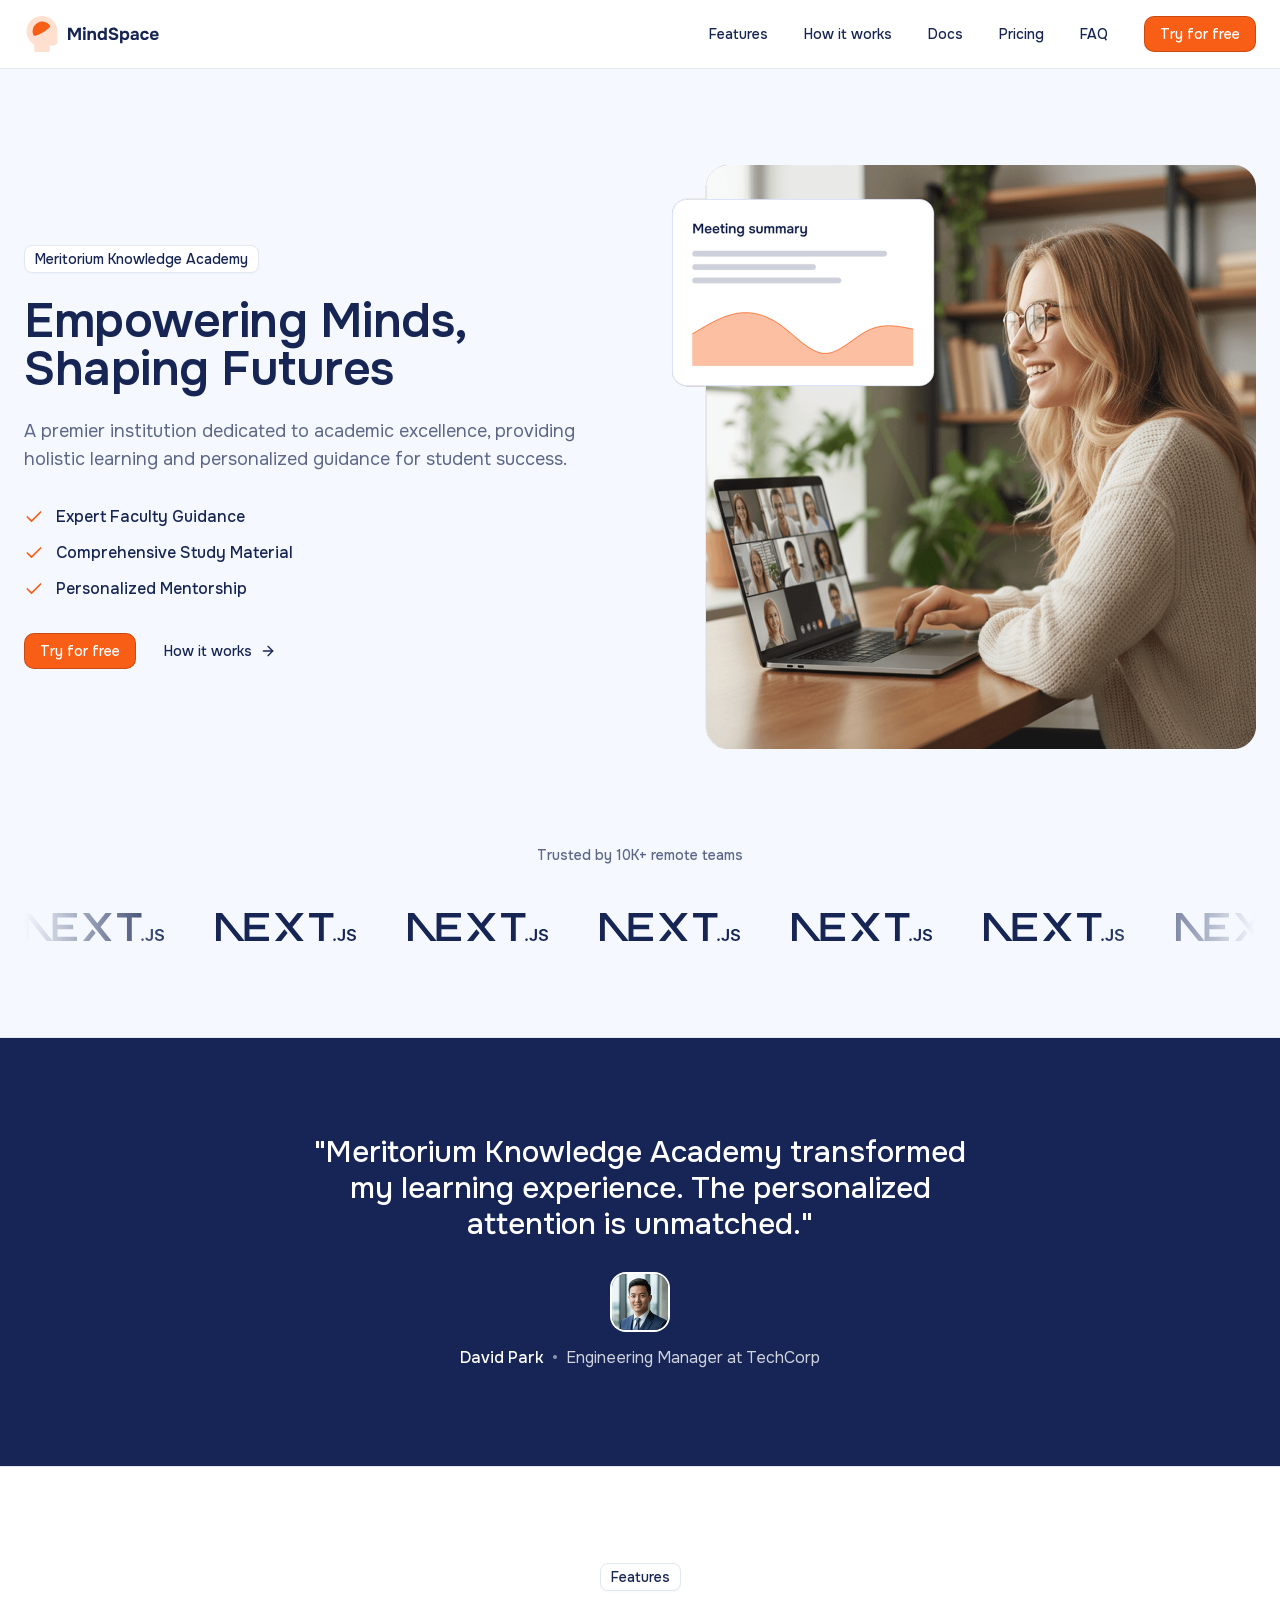
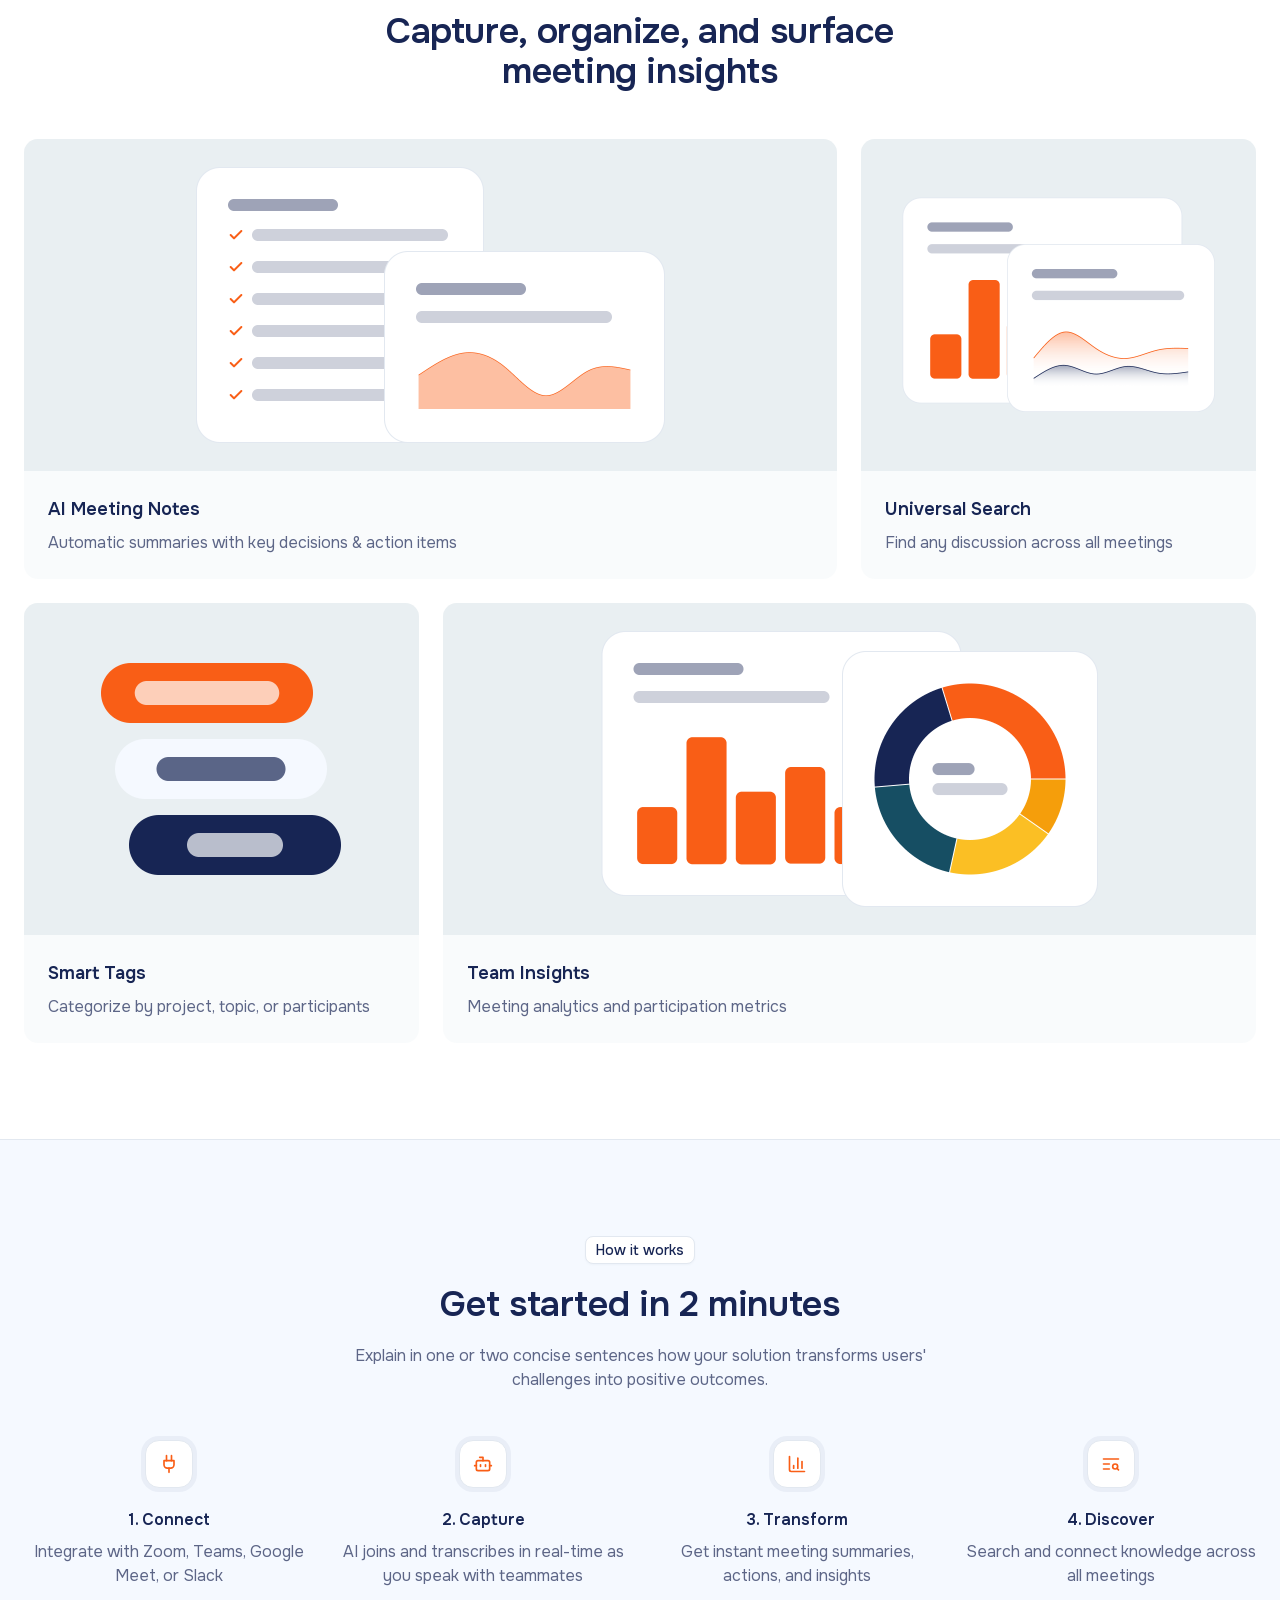
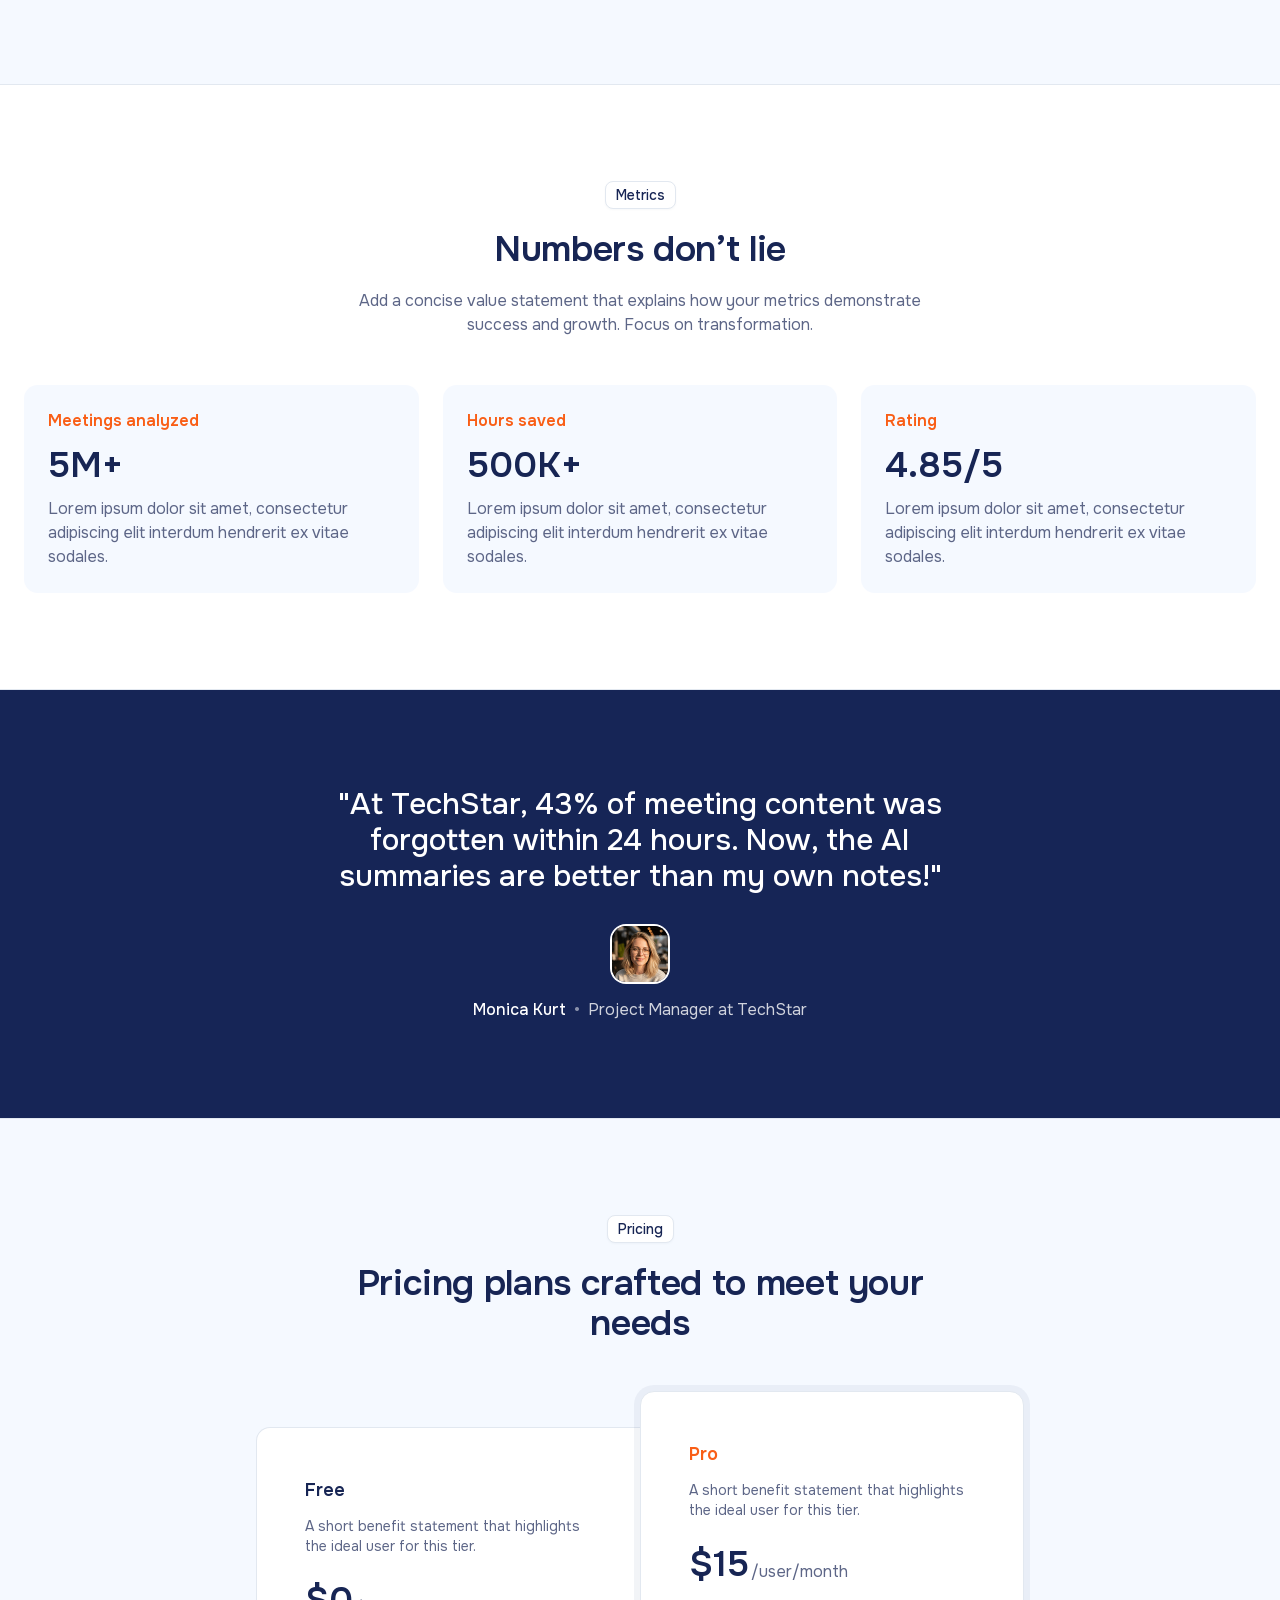
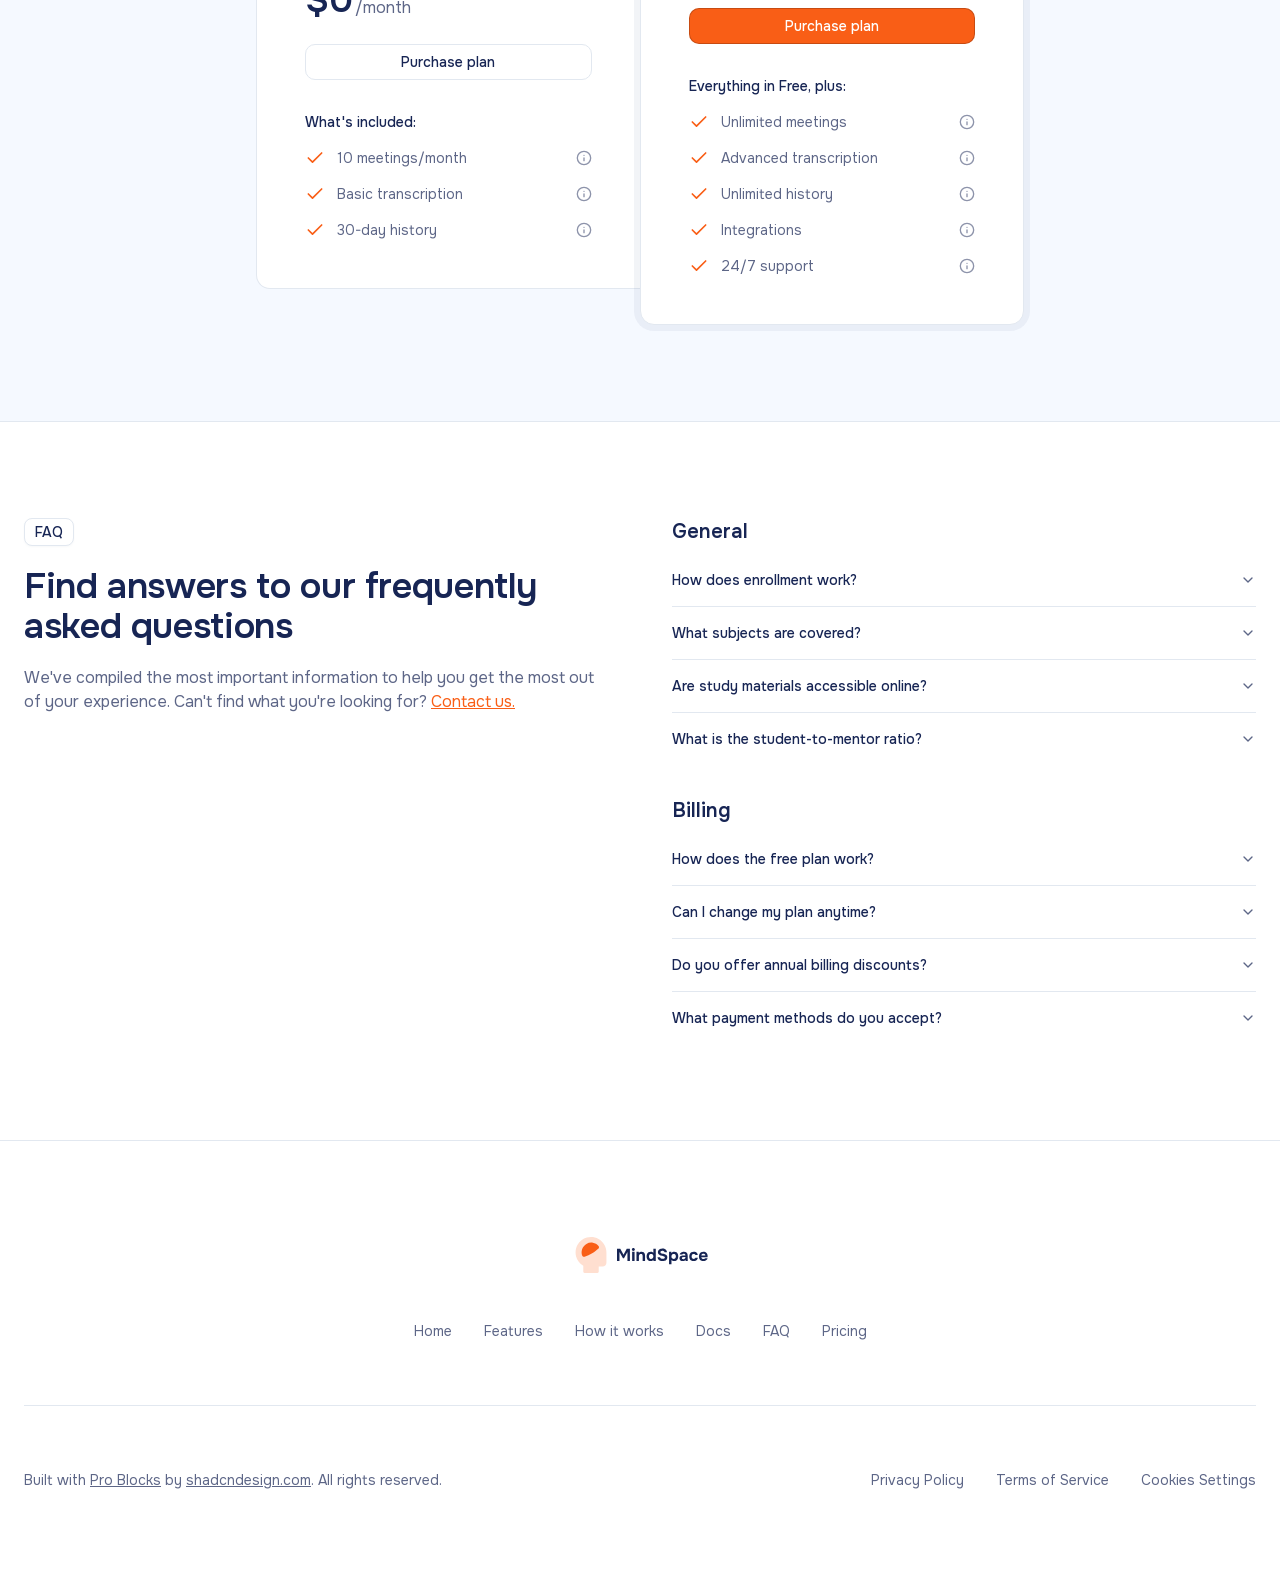
==== commit 5a1d3c2e: "Update from https://github.com/r04nx/meritorium.github.io/commit/706a3ddc07472475444ec8fc298897d9797" ====
--- a/index.html
+++ b/index.html
@@ -1 +1 @@
-<!DOCTYPE html><html lang="en"><head><meta charSet="utf-8"/><meta name="viewport" content="width=device-width, initial-scale=1"/><link rel="preload" href="/_next/static/media/6e50af2f4c313e23-s.p.woff2" as="font" crossorigin="" type="font/woff2"/><link rel="preload" as="image" href="/Hero.png"/><link rel="stylesheet" href="/_next/static/css/90f8d7612f1b1dc7.css" data-precedence="next"/><link rel="preload" as="script" fetchPriority="low" href="/_next/static/chunks/webpack-b7059c8cc37787ef.js"/><script src="/_next/static/chunks/4eea2e4e-f6f9addac95a7dda.js" async=""></script><script src="/_next/static/chunks/337-dbf0ba4d0904e507.js" async=""></script><script src="/_next/static/chunks/main-app-d99f944039ab22cc.js" async=""></script><script src="/_next/static/chunks/663-603d059f72a64f69.js" async=""></script><script src="/_next/static/chunks/app/page-832eac572822d7ca.js" async=""></script><meta name="next-size-adjust" content=""/><title>MindSpace - template built with shadcndesign.com</title><meta name="description" content="MindSpace is a modern and clean SaaS shadcn/ui template built with Pro Blocks"/><meta name="generator" content="v0.app"/><script src="/_next/static/chunks/polyfills-42372ed130431b0a.js" noModule=""></script></head><body class="__variable_dab7b6 relative antialiased"><main><nav class="bg-background sticky top-0 isolate z-50 border-b py-3.5 md:py-4"><div class="relative container m-auto flex flex-col justify-between gap-4 px-6 md:flex-row md:items-center md:gap-6"><div class="flex items-center justify-between"><a href="/"><svg width="135" height="36" viewBox="0 0 135 36" fill="none" xmlns="http://www.w3.org/2000/svg" class="text-foreground w-[120px] h-[32px] md:w-[135px] md:h-[36px]"><g clip-path="url(#clip0_22005_7547)"><g clip-path="url(#clip1_22005_7547)"><path fill-rule="evenodd" clip-rule="evenodd" d="M25.5391 1.96969C21.9841 -0.0227045 17.7853 -0.527706 13.8593 0.564945C9.93327 1.6576 6.599 4.25914 4.58444 7.8016C2.56989 11.3441 2.03868 15.5397 3.10679 19.4724C4.1749 23.4052 6.75558 26.7556 10.2854 28.7923V34.7143C10.2854 35.0553 10.4208 35.3823 10.662 35.6234C10.9031 35.8645 11.2301 36 11.5711 36H24.4282C24.7692 36 25.0963 35.8645 25.3374 35.6234C25.5785 35.3823 25.714 35.0553 25.714 34.7143V29.5714H29.5711C30.5941 29.5714 31.5752 29.165 32.2985 28.4417C33.0219 27.7183 33.4282 26.7372 33.4282 25.7143V15.4286C33.4279 12.6865 32.6967 9.99412 31.3101 7.62853C29.9235 5.26294 27.9314 3.30963 25.5391 1.96969Z" fill="#FFDFD0"></path><path d="M13.4351 6.90452C11.4747 8.03848 9.97314 9.82303 9.19107 11.9485C8.40901 14.0739 8.39577 16.4061 9.15366 18.5402C9.50851 19.538 10.5859 20.0394 11.6094 19.7668C16.7908 18.3937 22.0674 14.6831 25.2714 11.7877C26.1199 11.0188 26.2974 9.73824 25.5414 8.88195C24.0612 7.20665 22.0475 6.09441 19.8412 5.73358C17.635 5.37274 15.3719 5.78807 13.4351 6.90452Z" fill="#F95E16"></path></g><path d="M44 23.9412V11.741H47.2741L50.5309 17.6343L53.7533 11.741H56.9068V23.9412H54.4426V15.0323L50.979 21.2186H49.9795L46.4642 15.0323V23.9412H44Z" fill="currentColor"></path><path d="M59.1541 23.9412V14.86H61.5665V23.9412H59.1541ZM60.3603 13.9467C59.9123 13.9467 59.5504 13.8146 59.2747 13.5503C58.999 13.2746 58.8611 12.9242 58.8611 12.4992C58.8611 12.0512 59.0047 11.6893 59.2919 11.4136C59.5791 11.1379 59.941 11 60.3775 11C60.7796 11 61.1243 11.1379 61.4115 11.4136C61.7101 11.6778 61.8595 12.0339 61.8595 12.482C61.8595 12.9185 61.7159 13.2746 61.4287 13.5503C61.153 13.8146 60.7968 13.9467 60.3603 13.9467Z" fill="currentColor"></path><path d="M63.4789 23.9412V14.86H65.7363L65.8569 15.9111C66.1096 15.6009 66.3968 15.3597 66.7185 15.1874C67.0517 15.0036 67.3848 14.8772 67.718 14.8083C68.0626 14.7393 68.3728 14.7049 68.6485 14.7049C69.5216 14.7049 70.1994 14.8944 70.6819 15.2735C71.1759 15.6526 71.5262 16.1639 71.733 16.8072C71.9513 17.439 72.0604 18.1455 72.0604 18.9267V23.9412H69.6479V19.2369C69.6479 18.9612 69.625 18.6855 69.579 18.4098C69.5331 18.134 69.4469 17.8813 69.3205 17.6516C69.2057 17.4218 69.0391 17.238 68.8208 17.1001C68.6025 16.9623 68.3153 16.8933 67.9592 16.8933C67.4997 16.8933 67.1148 17.0082 66.8047 17.238C66.4945 17.4677 66.2647 17.7779 66.1154 18.1685C65.966 18.5591 65.8914 18.9899 65.8914 19.4609V23.9412H63.4789Z" fill="currentColor"></path><path d="M77.6517 24.0619C76.7326 24.0619 75.9687 23.8551 75.3598 23.4415C74.7624 23.0164 74.3144 22.4535 74.0157 21.7528C73.717 21.0405 73.5677 20.2536 73.5677 19.392C73.5677 18.4844 73.7285 17.6803 74.0502 16.9795C74.3719 16.2672 74.8486 15.7101 75.4804 15.308C76.1123 14.9059 76.8992 14.7049 77.8412 14.7049C78.1629 14.7049 78.4788 14.7451 78.789 14.8255C79.1107 14.8944 79.4036 15.0036 79.6678 15.1529C79.9435 15.2908 80.179 15.4746 80.3743 15.7043V11.741H82.7868V23.9412H80.4433L80.4088 22.9245C80.202 23.1888 79.9493 23.407 79.6506 23.5794C79.3634 23.7402 79.0532 23.8608 78.7201 23.9412C78.3869 24.0217 78.0308 24.0619 77.6517 24.0619ZM78.1342 21.8906C78.6511 21.8906 79.0704 21.77 79.3921 21.5288C79.7253 21.2875 79.9723 20.9773 80.1331 20.5982C80.2939 20.2191 80.3743 19.8113 80.3743 19.3748C80.3743 18.9267 80.2939 18.5189 80.1331 18.1513C79.9837 17.7722 79.7425 17.4735 79.4093 17.2552C79.0877 17.0255 78.6626 16.9106 78.1342 16.9106C77.6057 16.9106 77.1807 17.0312 76.859 17.2724C76.5373 17.5137 76.3076 17.8296 76.1697 18.2202C76.0434 18.5993 75.9802 19.0071 75.9802 19.4437C75.9802 19.7653 76.0146 20.0755 76.0836 20.3742C76.164 20.6614 76.2903 20.9199 76.4627 21.1496C76.635 21.3794 76.859 21.5632 77.1347 21.7011C77.4104 21.8274 77.7436 21.8906 78.1342 21.8906Z" fill="currentColor"></path><path d="M89.6279 24.0791C88.7778 24.0791 87.9851 23.947 87.2499 23.6828C86.5262 23.4185 85.9173 22.9992 85.4233 22.4248C84.9408 21.8504 84.6364 21.1094 84.51 20.2019H87.0259C87.1293 20.5925 87.3188 20.9084 87.5945 21.1496C87.8703 21.3794 88.1977 21.546 88.5768 21.6494C88.9674 21.7528 89.3752 21.8045 89.8002 21.8045C90.1219 21.8045 90.4378 21.7643 90.748 21.6838C91.0582 21.6034 91.3109 21.4656 91.5062 21.2703C91.713 21.075 91.8164 20.8108 91.8164 20.4776C91.8164 20.2249 91.7589 20.0181 91.6441 19.8572C91.5407 19.6964 91.3856 19.57 91.1788 19.4781C90.9835 19.3748 90.7423 19.2828 90.4551 19.2024C90.2138 19.1335 89.9611 19.0761 89.6968 19.0301C89.4441 18.9842 89.1914 18.9267 88.9386 18.8578C88.6974 18.7889 88.4619 18.7084 88.2321 18.6165C87.7956 18.5017 87.3763 18.3638 86.9742 18.203C86.5721 18.0307 86.216 17.8181 85.9058 17.5654C85.5956 17.3012 85.3486 16.9738 85.1648 16.5832C84.9925 16.1926 84.9063 15.7216 84.9063 15.1701C84.9063 14.5728 85.004 14.0673 85.1993 13.6537C85.4061 13.2402 85.676 12.9013 86.0092 12.637C86.3538 12.3613 86.7329 12.1488 87.1465 11.9995C87.5716 11.8501 87.9966 11.7467 88.4217 11.6893C88.8467 11.6318 89.2488 11.6031 89.6279 11.6031C90.4206 11.6031 91.1328 11.741 91.7647 12.0167C92.3965 12.2924 92.9135 12.706 93.3156 13.2574C93.7176 13.8088 93.9474 14.5038 94.0048 15.3425H91.6096C91.5636 14.9978 91.4373 14.7164 91.2305 14.4981C91.0237 14.2798 90.7595 14.119 90.4378 14.0156C90.1276 13.9122 89.7773 13.8605 89.3867 13.8605C89.1339 13.8605 88.8869 13.8835 88.6457 13.9294C88.4044 13.9754 88.1862 14.0501 87.9909 14.1535C87.8071 14.2454 87.6577 14.3717 87.5428 14.5326C87.4394 14.6934 87.3878 14.8887 87.3878 15.1184C87.3878 15.3482 87.4509 15.5492 87.5773 15.7216C87.7037 15.8824 87.8875 16.026 88.1287 16.1524C88.3815 16.2672 88.6744 16.3764 89.0076 16.4798C89.3522 16.5947 89.7141 16.6866 90.0932 16.7555C90.4723 16.8244 90.8342 16.9163 91.1788 17.0312C91.6153 17.1461 92.0232 17.2839 92.4023 17.4448C92.7814 17.5941 93.1145 17.7894 93.4017 18.0307C93.6889 18.2604 93.9129 18.5591 94.0738 18.9267C94.2346 19.2828 94.315 19.7251 94.315 20.2536C94.315 20.9544 94.1829 21.5517 93.9187 22.0457C93.6659 22.5282 93.3156 22.9188 92.8675 23.2175C92.431 23.5162 91.9313 23.7344 91.3684 23.8723C90.8054 24.0102 90.2253 24.0791 89.6279 24.0791Z" fill="currentColor"></path><path d="M96.0581 27.3359V14.86H98.3155L98.4362 15.9973C98.8038 15.5492 99.2231 15.2218 99.6941 15.0151C100.177 14.8083 100.705 14.7049 101.279 14.7049C102.176 14.7049 102.916 14.9117 103.502 15.3252C104.088 15.7388 104.525 16.3017 104.812 17.014C105.111 17.7147 105.26 18.5017 105.26 19.3748C105.26 20.2708 105.105 21.075 104.795 21.7872C104.496 22.488 104.042 23.0452 103.433 23.4587C102.825 23.8608 102.066 24.0619 101.159 24.0619C100.768 24.0619 100.401 24.0159 100.056 23.924C99.7113 23.8321 99.4069 23.7115 99.1427 23.5621C98.8785 23.4013 98.6544 23.2232 98.4706 23.0279V27.3359H96.0581ZM100.745 21.8906C101.285 21.8906 101.71 21.77 102.02 21.5288C102.331 21.2875 102.549 20.9831 102.675 20.6155C102.802 20.2364 102.865 19.8458 102.865 19.4437C102.865 19.0071 102.796 18.5936 102.658 18.203C102.52 17.8124 102.29 17.5022 101.969 17.2724C101.659 17.0312 101.233 16.9106 100.694 16.9106C100.211 16.9106 99.8032 17.0312 99.4701 17.2724C99.1369 17.5022 98.8842 17.8066 98.7119 18.1857C98.5396 18.5648 98.4534 18.9727 98.4534 19.4092C98.4534 19.8458 98.5338 20.2536 98.6946 20.6327C98.867 21.0118 99.1197 21.3162 99.4529 21.546C99.7975 21.7757 100.228 21.8906 100.745 21.8906Z" fill="currentColor"></path><path d="M109.689 24.0619C109.275 24.0619 108.873 24.0102 108.483 23.9068C108.104 23.7919 107.765 23.6196 107.466 23.3898C107.167 23.1601 106.932 22.8728 106.76 22.5282C106.587 22.1836 106.501 21.7815 106.501 21.322C106.501 20.7016 106.628 20.2076 106.88 19.84C107.133 19.4609 107.472 19.1737 107.897 18.9784C108.322 18.7831 108.81 18.651 109.362 18.5821C109.925 18.5132 110.505 18.4787 111.102 18.4787H112.412C112.412 18.1455 112.349 17.8526 112.222 17.5999C112.107 17.3356 111.929 17.1346 111.688 16.9967C111.447 16.8474 111.137 16.7727 110.757 16.7727C110.516 16.7727 110.281 16.8072 110.051 16.8761C109.833 16.9336 109.649 17.0197 109.5 17.1346C109.35 17.2495 109.253 17.3988 109.207 17.5826H106.76C106.829 17.0772 106.989 16.6464 107.242 16.2902C107.495 15.9226 107.811 15.6239 108.19 15.3942C108.569 15.1644 108.983 14.9978 109.431 14.8944C109.89 14.7796 110.361 14.7221 110.844 14.7221C112.165 14.7221 113.141 15.1012 113.773 15.8594C114.405 16.6061 114.721 17.6688 114.721 19.0473V23.9412H112.55L112.515 22.7695C112.228 23.1715 111.901 23.4645 111.533 23.6483C111.177 23.8321 110.832 23.947 110.499 23.9929C110.166 24.0389 109.896 24.0619 109.689 24.0619ZM110.24 22.1491C110.643 22.1491 111.01 22.0687 111.343 21.9079C111.676 21.747 111.941 21.5288 112.136 21.253C112.331 20.9773 112.429 20.6672 112.429 20.3225V20.0985H110.775C110.533 20.0985 110.298 20.11 110.068 20.133C109.85 20.1559 109.649 20.2019 109.465 20.2708C109.293 20.3283 109.155 20.4259 109.051 20.5638C108.948 20.7016 108.896 20.8854 108.896 21.1152C108.896 21.3449 108.954 21.5402 109.069 21.7011C109.195 21.8504 109.362 21.9653 109.568 22.0457C109.775 22.1146 109.999 22.1491 110.24 22.1491Z" fill="currentColor"></path><path d="M120.672 24.0619C119.742 24.0619 118.943 23.8723 118.277 23.4932C117.622 23.1141 117.122 22.5799 116.778 21.8906C116.433 21.1899 116.261 20.3685 116.261 19.4264C116.261 18.4729 116.439 17.6458 116.795 16.945C117.151 16.2328 117.662 15.6814 118.328 15.2908C119.006 14.9002 119.822 14.7049 120.775 14.7049C121.511 14.7049 122.165 14.837 122.74 15.1012C123.314 15.3654 123.774 15.7445 124.118 16.2385C124.475 16.7325 124.681 17.3414 124.739 18.0651H122.378C122.275 17.663 122.074 17.3701 121.775 17.1863C121.488 17.0025 121.143 16.9106 120.741 16.9106C120.224 16.9106 119.81 17.0369 119.5 17.2897C119.202 17.5424 118.983 17.8641 118.845 18.2547C118.719 18.6453 118.656 19.0359 118.656 19.4264C118.656 19.8515 118.725 20.2536 118.863 20.6327C119.001 21.0003 119.219 21.3047 119.517 21.546C119.828 21.7757 120.23 21.8906 120.724 21.8906C121.137 21.8906 121.499 21.7987 121.809 21.6149C122.12 21.4196 122.321 21.1209 122.412 20.7188H124.825C124.768 21.4656 124.543 22.0859 124.153 22.5799C123.762 23.0739 123.263 23.4473 122.654 23.7C122.056 23.9412 121.396 24.0619 120.672 24.0619Z" fill="currentColor"></path><path d="M130.434 24.0619C129.481 24.0619 128.671 23.8723 128.005 23.4932C127.338 23.1141 126.827 22.5799 126.471 21.8906C126.115 21.1899 125.937 20.3742 125.937 19.4437C125.937 18.5017 126.121 17.6803 126.488 16.9795C126.856 16.2672 127.373 15.7101 128.039 15.308C128.717 14.9059 129.515 14.7049 130.434 14.7049C131.124 14.7049 131.727 14.8198 132.244 15.0495C132.772 15.2793 133.214 15.6009 133.571 16.0145C133.938 16.4281 134.208 16.9106 134.381 17.462C134.564 18.0019 134.65 18.5878 134.639 19.2197C134.639 19.3805 134.633 19.5356 134.622 19.6849C134.61 19.8343 134.587 19.9836 134.553 20.133H128.332C128.367 20.4776 128.464 20.7935 128.625 21.0807C128.786 21.3679 129.01 21.5977 129.297 21.77C129.596 21.9308 129.963 22.0113 130.4 22.0113C130.687 22.0113 130.951 21.9825 131.193 21.9251C131.434 21.8562 131.641 21.7528 131.813 21.6149C131.985 21.4771 132.106 21.3162 132.175 21.1324H134.553C134.403 21.8102 134.122 22.3674 133.708 22.8039C133.306 23.2405 132.818 23.5621 132.244 23.7689C131.669 23.9642 131.066 24.0619 130.434 24.0619ZM128.384 18.4442H132.33C132.318 18.134 132.238 17.8468 132.089 17.5826C131.951 17.3069 131.738 17.0886 131.451 16.9278C131.175 16.7555 130.819 16.6693 130.383 16.6693C129.946 16.6693 129.579 16.7555 129.28 16.9278C128.993 17.1001 128.774 17.3241 128.625 17.5999C128.487 17.8641 128.407 18.1455 128.384 18.4442Z" fill="currentColor"></path></g><defs><clipPath id="clip0_22005_7547"><rect width="135" height="36" fill="white"></rect></clipPath><clipPath id="clip1_22005_7547"><rect width="36" height="36" fill="white"></rect></clipPath></defs></svg></a><button data-slot="button" class="gap-2 whitespace-nowrap rounded-lg text-sm font-medium transition-all disabled:pointer-events-none disabled:opacity-50 [&amp;_svg]:pointer-events-none [&amp;_svg:not([class*=&#x27;size-&#x27;])]:size-4 shrink-0 [&amp;_svg]:shrink-0 outline-none focus-visible:border-ring focus-visible:ring-ring/50 focus-visible:ring-[3px] aria-invalid:ring-destructive/20 dark:aria-invalid:ring-destructive/40 aria-invalid:border-destructive hover:bg-accent hover:text-accent-foreground dark:hover:bg-accent/50 px-4 py-2 has-[&gt;svg]:px-4 flex size-9 items-center justify-center md:hidden" aria-label="Open menu"><svg xmlns="http://www.w3.org/2000/svg" width="24" height="24" viewBox="0 0 24 24" fill="none" stroke="currentColor" stroke-width="2" stroke-linecap="round" stroke-linejoin="round" class="lucide lucide-menu"><line x1="4" x2="20" y1="12" y2="12"></line><line x1="4" x2="20" y1="6" y2="6"></line><line x1="4" x2="20" y1="18" y2="18"></line></svg></button></div><div class="hidden w-full flex-row justify-end gap-5 md:flex"><div class="flex flex-col gap-1 md:flex-row "><a href="#features"><button data-slot="button" class="inline-flex items-center justify-center gap-2 whitespace-nowrap rounded-lg text-sm font-medium transition-all disabled:pointer-events-none disabled:opacity-50 [&amp;_svg]:pointer-events-none [&amp;_svg:not([class*=&#x27;size-&#x27;])]:size-4 shrink-0 [&amp;_svg]:shrink-0 outline-none focus-visible:border-ring focus-visible:ring-ring/50 focus-visible:ring-[3px] aria-invalid:ring-destructive/20 dark:aria-invalid:ring-destructive/40 aria-invalid:border-destructive hover:bg-accent hover:text-accent-foreground dark:hover:bg-accent/50 h-9 px-4 py-2 has-[&gt;svg]:px-4 w-full md:w-auto">Features</button></a><a href="#how-it-works"><button data-slot="button" class="inline-flex items-center justify-center gap-2 whitespace-nowrap rounded-lg text-sm font-medium transition-all disabled:pointer-events-none disabled:opacity-50 [&amp;_svg]:pointer-events-none [&amp;_svg:not([class*=&#x27;size-&#x27;])]:size-4 shrink-0 [&amp;_svg]:shrink-0 outline-none focus-visible:border-ring focus-visible:ring-ring/50 focus-visible:ring-[3px] aria-invalid:ring-destructive/20 dark:aria-invalid:ring-destructive/40 aria-invalid:border-destructive hover:bg-accent hover:text-accent-foreground dark:hover:bg-accent/50 h-9 px-4 py-2 has-[&gt;svg]:px-4 w-full md:w-auto">How it works</button></a><a href="https://www.shadcndesign.com/pro-blocks"><button data-slot="button" class="inline-flex items-center justify-center gap-2 whitespace-nowrap rounded-lg text-sm font-medium transition-all disabled:pointer-events-none disabled:opacity-50 [&amp;_svg]:pointer-events-none [&amp;_svg:not([class*=&#x27;size-&#x27;])]:size-4 shrink-0 [&amp;_svg]:shrink-0 outline-none focus-visible:border-ring focus-visible:ring-ring/50 focus-visible:ring-[3px] aria-invalid:ring-destructive/20 dark:aria-invalid:ring-destructive/40 aria-invalid:border-destructive hover:bg-accent hover:text-accent-foreground dark:hover:bg-accent/50 h-9 px-4 py-2 has-[&gt;svg]:px-4 w-full md:w-auto">Docs</button></a><a href="#pricing"><button data-slot="button" class="inline-flex items-center justify-center gap-2 whitespace-nowrap rounded-lg text-sm font-medium transition-all disabled:pointer-events-none disabled:opacity-50 [&amp;_svg]:pointer-events-none [&amp;_svg:not([class*=&#x27;size-&#x27;])]:size-4 shrink-0 [&amp;_svg]:shrink-0 outline-none focus-visible:border-ring focus-visible:ring-ring/50 focus-visible:ring-[3px] aria-invalid:ring-destructive/20 dark:aria-invalid:ring-destructive/40 aria-invalid:border-destructive hover:bg-accent hover:text-accent-foreground dark:hover:bg-accent/50 h-9 px-4 py-2 has-[&gt;svg]:px-4 w-full md:w-auto">Pricing</button></a><a href="#faq"><button data-slot="button" class="inline-flex items-center justify-center gap-2 whitespace-nowrap rounded-lg text-sm font-medium transition-all disabled:pointer-events-none disabled:opacity-50 [&amp;_svg]:pointer-events-none [&amp;_svg:not([class*=&#x27;size-&#x27;])]:size-4 shrink-0 [&amp;_svg]:shrink-0 outline-none focus-visible:border-ring focus-visible:ring-ring/50 focus-visible:ring-[3px] aria-invalid:ring-destructive/20 dark:aria-invalid:ring-destructive/40 aria-invalid:border-destructive hover:bg-accent hover:text-accent-foreground dark:hover:bg-accent/50 h-9 px-4 py-2 has-[&gt;svg]:px-4 w-full md:w-auto">FAQ</button></a></div><a href="#pricing"><button data-slot="button" class="inline-flex items-center justify-center gap-2 whitespace-nowrap rounded-lg text-sm font-medium transition-all disabled:pointer-events-none disabled:opacity-50 [&amp;_svg]:pointer-events-none [&amp;_svg:not([class*=&#x27;size-&#x27;])]:size-4 shrink-0 [&amp;_svg]:shrink-0 outline-none focus-visible:border-ring focus-visible:ring-ring/50 focus-visible:ring-[3px] aria-invalid:ring-destructive/20 dark:aria-invalid:ring-destructive/40 aria-invalid:border-destructive bg-primary text-primary-foreground hover:bg-primary/90 shadow-[inset_0px_0px_0px_1px_rgba(0,0,0,0.2)] h-9 px-4 py-2 has-[&gt;svg]:px-4">Try for free</button></a></div></div></nav><section class="bg-secondary section-padding-y" aria-labelledby="hero-heading"><div class="container-padding-x container mx-auto flex flex-col items-center gap-12 lg:flex-row lg:gap-16"><div class="flex flex-1 flex-col gap-6 lg:gap-8"><div class="section-title-gap-xl flex flex-col"><div class="flex items-center justify-center text-sm font-medium w-fit gap-1 [&amp;_svg]:size-3.5 [&amp;_svg]:shrink-0 bg-background border shadow-xs px-2.5 rounded-md h-7">MindSpace</div><h1 id="hero-heading" class="heading-xl">Never forget what was said in a meeting again</h1><p class="text-muted-foreground text-base lg:text-lg">AI that joins, transcribes, and transforms your meetings into structured knowledge</p></div><div class="flex flex-col gap-2 md:gap-3"><div class="flex items-start gap-3"><div class="pt-0.5"><svg xmlns="http://www.w3.org/2000/svg" width="24" height="24" viewBox="0 0 24 24" fill="none" stroke="currentColor" stroke-width="2" stroke-linecap="round" stroke-linejoin="round" class="lucide lucide-check text-primary h-5 w-5"><path d="M20 6 9 17l-5-5"></path></svg></div><span class="text-card-foreground text-base leading-6 font-medium">Deal progress tracking</span></div><div class="flex items-start gap-3"><div class="pt-0.5"><svg xmlns="http://www.w3.org/2000/svg" width="24" height="24" viewBox="0 0 24 24" fill="none" stroke="currentColor" stroke-width="2" stroke-linecap="round" stroke-linejoin="round" class="lucide lucide-check text-primary h-5 w-5"><path d="M20 6 9 17l-5-5"></path></svg></div><span class="text-card-foreground text-base leading-6 font-medium">Customer sentiment analysis</span></div><div class="flex items-start gap-3"><div class="pt-0.5"><svg xmlns="http://www.w3.org/2000/svg" width="24" height="24" viewBox="0 0 24 24" fill="none" stroke="currentColor" stroke-width="2" stroke-linecap="round" stroke-linejoin="round" class="lucide lucide-check text-primary h-5 w-5"><path d="M20 6 9 17l-5-5"></path></svg></div><span class="text-card-foreground text-base leading-6 font-medium">Automatic CRM updates</span></div></div><div class="flex flex-col gap-3 sm:flex-row"><button data-slot="button" class="inline-flex items-center justify-center gap-2 whitespace-nowrap rounded-lg text-sm font-medium transition-all disabled:pointer-events-none disabled:opacity-50 [&amp;_svg]:pointer-events-none [&amp;_svg:not([class*=&#x27;size-&#x27;])]:size-4 shrink-0 [&amp;_svg]:shrink-0 outline-none focus-visible:border-ring focus-visible:ring-ring/50 focus-visible:ring-[3px] aria-invalid:ring-destructive/20 dark:aria-invalid:ring-destructive/40 aria-invalid:border-destructive bg-primary text-primary-foreground hover:bg-primary/90 shadow-[inset_0px_0px_0px_1px_rgba(0,0,0,0.2)] h-9 px-4 py-2 has-[&gt;svg]:px-4">Try for free</button><button data-slot="button" class="inline-flex items-center justify-center gap-2 whitespace-nowrap rounded-lg text-sm font-medium transition-all disabled:pointer-events-none disabled:opacity-50 [&amp;_svg]:pointer-events-none [&amp;_svg:not([class*=&#x27;size-&#x27;])]:size-4 shrink-0 [&amp;_svg]:shrink-0 outline-none focus-visible:border-ring focus-visible:ring-ring/50 focus-visible:ring-[3px] aria-invalid:ring-destructive/20 dark:aria-invalid:ring-destructive/40 aria-invalid:border-destructive hover:bg-accent hover:text-accent-foreground dark:hover:bg-accent/50 h-9 px-4 py-2 has-[&gt;svg]:px-4">How it works<svg xmlns="http://www.w3.org/2000/svg" width="24" height="24" viewBox="0 0 24 24" fill="none" stroke="currentColor" stroke-width="2" stroke-linecap="round" stroke-linejoin="round" class="lucide lucide-arrow-right"><path d="M5 12h14"></path><path d="m12 5 7 7-7 7"></path></svg></button></div></div><div class="w-full flex-1"><div style="position:relative;width:100%;padding-bottom:100%" data-radix-aspect-ratio-wrapper=""><div data-slot="aspect-ratio" style="position:absolute;top:0;right:0;bottom:0;left:0"><img alt="Hero visual" decoding="async" data-nimg="fill" class="h-full w-full rounded-xl object-cover" style="position:absolute;height:100%;width:100%;left:0;top:0;right:0;bottom:0;color:transparent" src="/Hero.png"/></div></div></div></div></section><section class="jsx-8bd6f91fe66c6812 bg-secondary border-b pb-16 lg:pb-24"><div class="jsx-8bd6f91fe66c6812 container-padding-x container mx-auto"><div class="jsx-8bd6f91fe66c6812 flex flex-col items-center gap-8 md:gap-12"><div class="jsx-8bd6f91fe66c6812 section-title-gap-lg flex max-w-xl flex-col items-center text-center"><div class="flex items-center justify-center text-sm font-medium w-fit gap-1 [&amp;_svg]:size-3.5 [&amp;_svg]:shrink-0 bg-transparent text-muted-foreground">Trusted by 10K+ remote teams</div></div><div class="jsx-8bd6f91fe66c6812 relative w-full overflow-hidden mask-[linear-gradient(to_right,transparent_0%,black_12.5%,black_87.5%,transparent_100%)]"><div class="jsx-8bd6f91fe66c6812 animate-infinite-scroll flex w-max items-center"><div class="jsx-8bd6f91fe66c6812 w-48 flex-shrink-0 place-items-center"><div class="jsx-8bd6f91fe66c6812 w-36"><div class="flex items-center gap-3"><svg width="140" height="28" viewBox="0 0 160 32" fill="none" xmlns="http://www.w3.org/2000/svg"><g clip-path="url(#clip0_17754_32844)"><path d="M106.363 0.0133667H134.233V5.14427H123.177V32.1373H117.649V5.14427H106.363V0.0133667Z" fill="currentColor"></path><path d="M60.5293 0.0133667V5.14427H38.1902V13.3983H56.1553V18.5292H38.1902V27.0064H60.5293V32.1373H32.6625V5.14427H32.6602V0.0133667H60.5293Z" fill="currentColor"></path><path d="M74.4451 0.0267944H67.2109L93.122 32.1507H100.377L87.4201 16.0998L100.357 0.0513029L93.122 0.0624543L83.7981 11.613L74.4451 0.0267944Z" fill="currentColor"></path><path d="M81.8676 22.9731L78.2449 18.4802L67.1895 32.1752H74.4443L81.8676 22.9731Z" fill="currentColor"></path><path fill-rule="evenodd" clip-rule="evenodd" d="M32.8556 32.1373L6.90969 0H0V32.1239H5.52776V6.86647L25.9114 32.1373H32.8556Z" fill="currentColor"></path><path d="M135.475 31.9411C135.07 31.9411 134.725 31.8012 134.437 31.5214C134.149 31.2417 134.006 30.903 134.01 30.5017C134.006 30.1115 134.149 29.7764 134.437 29.4967C134.725 29.2169 135.07 29.077 135.475 29.077C135.864 29.077 136.205 29.2169 136.493 29.4967C136.785 29.7764 136.931 30.1115 136.935 30.5017C136.931 30.7667 136.864 31.0097 136.729 31.2269C136.591 31.4478 136.415 31.6208 136.193 31.746C135.976 31.8749 135.737 31.9411 135.475 31.9411Z" fill="currentColor"></path><path d="M144.909 18.4082H147.359V27.8216C147.355 28.6867 147.167 29.4267 146.801 30.0489C146.43 30.671 145.917 31.1459 145.258 31.4809C144.602 31.8122 143.834 31.9816 142.962 31.9816C142.164 31.9816 141.448 31.838 140.812 31.5582C140.175 31.2784 139.669 30.8588 139.299 30.3065C138.924 29.7543 138.74 29.0659 138.74 28.2413H141.194C141.198 28.6021 141.28 28.9149 141.437 29.1763C141.594 29.4377 141.812 29.6365 142.089 29.7764C142.369 29.9163 142.692 29.9862 143.055 29.9862C143.448 29.9862 143.786 29.9052 144.059 29.7396C144.332 29.5776 144.542 29.3346 144.688 29.0107C144.83 28.6904 144.906 28.2928 144.909 27.8216V18.4082Z" fill="currentColor"></path><path d="M157.438 22.0896C157.379 21.519 157.116 21.0736 156.66 20.757C156.199 20.4367 155.603 20.2784 154.873 20.2784C154.36 20.2784 153.918 20.3557 153.551 20.5066C153.184 20.6613 152.899 20.8674 152.704 21.1288C152.51 21.3902 152.412 21.6884 152.405 22.0234C152.405 22.3032 152.472 22.5461 152.603 22.7486C152.734 22.9548 152.91 23.1278 153.139 23.2677C153.363 23.4113 153.614 23.5291 153.888 23.6248C154.165 23.7205 154.442 23.8015 154.719 23.8678L155.996 24.1807C156.51 24.2985 157.008 24.4568 157.484 24.6593C157.959 24.8581 158.39 25.1121 158.768 25.4176C159.146 25.7232 159.446 26.0913 159.667 26.5221C159.888 26.9528 160 27.4571 160 28.0388C160 28.8229 159.798 29.5114 159.39 30.1077C158.982 30.7004 158.394 31.1643 157.622 31.4993C156.854 31.8307 155.925 32 154.832 32C153.776 32 152.854 31.8381 152.079 31.5141C151.3 31.1938 150.693 30.7225 150.255 30.1041C149.817 29.4856 149.581 28.7309 149.547 27.8437H151.974C152.008 28.3075 152.158 28.6941 152.412 29.007C152.671 29.3162 153.008 29.5445 153.42 29.6991C153.836 29.85 154.3 29.9274 154.813 29.9274C155.349 29.9274 155.821 29.8464 156.229 29.6881C156.633 29.5298 156.952 29.3089 157.18 29.0218C157.412 28.7383 157.529 28.4033 157.532 28.0204C157.529 27.6707 157.423 27.3798 157.221 27.1516C157.015 26.9233 156.731 26.7319 156.367 26.5773C156 26.4227 155.573 26.2828 155.086 26.1613L153.536 25.7711C152.416 25.4876 151.528 25.0569 150.88 24.4789C150.229 23.9009 149.906 23.1352 149.906 22.1743C149.906 21.3865 150.124 20.6944 150.562 20.1017C150.996 19.509 151.592 19.0488 152.345 18.7212C153.101 18.3899 153.955 18.2278 154.906 18.2278C155.873 18.2278 156.719 18.3899 157.45 18.7212C158.18 19.0488 158.753 19.5053 159.169 20.087C159.585 20.6686 159.802 21.335 159.813 22.0896H157.438Z" fill="currentColor"></path></g><defs><clipPath id="clip0_17754_32844"><rect width="160" height="32" fill="transparent"></rect></clipPath></defs></svg></div></div></div><div class="jsx-8bd6f91fe66c6812 w-48 flex-shrink-0 place-items-center"><div class="jsx-8bd6f91fe66c6812 w-36"><div class="flex items-center gap-3"><svg width="140" height="28" viewBox="0 0 160 32" fill="none" xmlns="http://www.w3.org/2000/svg"><g clip-path="url(#clip0_17754_32844)"><path d="M106.363 0.0133667H134.233V5.14427H123.177V32.1373H117.649V5.14427H106.363V0.0133667Z" fill="currentColor"></path><path d="M60.5293 0.0133667V5.14427H38.1902V13.3983H56.1553V18.5292H38.1902V27.0064H60.5293V32.1373H32.6625V5.14427H32.6602V0.0133667H60.5293Z" fill="currentColor"></path><path d="M74.4451 0.0267944H67.2109L93.122 32.1507H100.377L87.4201 16.0998L100.357 0.0513029L93.122 0.0624543L83.7981 11.613L74.4451 0.0267944Z" fill="currentColor"></path><path d="M81.8676 22.9731L78.2449 18.4802L67.1895 32.1752H74.4443L81.8676 22.9731Z" fill="currentColor"></path><path fill-rule="evenodd" clip-rule="evenodd" d="M32.8556 32.1373L6.90969 0H0V32.1239H5.52776V6.86647L25.9114 32.1373H32.8556Z" fill="currentColor"></path><path d="M135.475 31.9411C135.07 31.9411 134.725 31.8012 134.437 31.5214C134.149 31.2417 134.006 30.903 134.01 30.5017C134.006 30.1115 134.149 29.7764 134.437 29.4967C134.725 29.2169 135.07 29.077 135.475 29.077C135.864 29.077 136.205 29.2169 136.493 29.4967C136.785 29.7764 136.931 30.1115 136.935 30.5017C136.931 30.7667 136.864 31.0097 136.729 31.2269C136.591 31.4478 136.415 31.6208 136.193 31.746C135.976 31.8749 135.737 31.9411 135.475 31.9411Z" fill="currentColor"></path><path d="M144.909 18.4082H147.359V27.8216C147.355 28.6867 147.167 29.4267 146.801 30.0489C146.43 30.671 145.917 31.1459 145.258 31.4809C144.602 31.8122 143.834 31.9816 142.962 31.9816C142.164 31.9816 141.448 31.838 140.812 31.5582C140.175 31.2784 139.669 30.8588 139.299 30.3065C138.924 29.7543 138.74 29.0659 138.74 28.2413H141.194C141.198 28.6021 141.28 28.9149 141.437 29.1763C141.594 29.4377 141.812 29.6365 142.089 29.7764C142.369 29.9163 142.692 29.9862 143.055 29.9862C143.448 29.9862 143.786 29.9052 144.059 29.7396C144.332 29.5776 144.542 29.3346 144.688 29.0107C144.83 28.6904 144.906 28.2928 144.909 27.8216V18.4082Z" fill="currentColor"></path><path d="M157.438 22.0896C157.379 21.519 157.116 21.0736 156.66 20.757C156.199 20.4367 155.603 20.2784 154.873 20.2784C154.36 20.2784 153.918 20.3557 153.551 20.5066C153.184 20.6613 152.899 20.8674 152.704 21.1288C152.51 21.3902 152.412 21.6884 152.405 22.0234C152.405 22.3032 152.472 22.5461 152.603 22.7486C152.734 22.9548 152.91 23.1278 153.139 23.2677C153.363 23.4113 153.614 23.5291 153.888 23.6248C154.165 23.7205 154.442 23.8015 154.719 23.8678L155.996 24.1807C156.51 24.2985 157.008 24.4568 157.484 24.6593C157.959 24.8581 158.39 25.1121 158.768 25.4176C159.146 25.7232 159.446 26.0913 159.667 26.5221C159.888 26.9528 160 27.4571 160 28.0388C160 28.8229 159.798 29.5114 159.39 30.1077C158.982 30.7004 158.394 31.1643 157.622 31.4993C156.854 31.8307 155.925 32 154.832 32C153.776 32 152.854 31.8381 152.079 31.5141C151.3 31.1938 150.693 30.7225 150.255 30.1041C149.817 29.4856 149.581 28.7309 149.547 27.8437H151.974C152.008 28.3075 152.158 28.6941 152.412 29.007C152.671 29.3162 153.008 29.5445 153.42 29.6991C153.836 29.85 154.3 29.9274 154.813 29.9274C155.349 29.9274 155.821 29.8464 156.229 29.6881C156.633 29.5298 156.952 29.3089 157.18 29.0218C157.412 28.7383 157.529 28.4033 157.532 28.0204C157.529 27.6707 157.423 27.3798 157.221 27.1516C157.015 26.9233 156.731 26.7319 156.367 26.5773C156 26.4227 155.573 26.2828 155.086 26.1613L153.536 25.7711C152.416 25.4876 151.528 25.0569 150.88 24.4789C150.229 23.9009 149.906 23.1352 149.906 22.1743C149.906 21.3865 150.124 20.6944 150.562 20.1017C150.996 19.509 151.592 19.0488 152.345 18.7212C153.101 18.3899 153.955 18.2278 154.906 18.2278C155.873 18.2278 156.719 18.3899 157.45 18.7212C158.18 19.0488 158.753 19.5053 159.169 20.087C159.585 20.6686 159.802 21.335 159.813 22.0896H157.438Z" fill="currentColor"></path></g><defs><clipPath id="clip0_17754_32844"><rect width="160" height="32" fill="transparent"></rect></clipPath></defs></svg></div></div></div><div class="jsx-8bd6f91fe66c6812 w-48 flex-shrink-0 place-items-center"><div class="jsx-8bd6f91fe66c6812 w-36"><div class="flex items-center gap-3"><svg width="140" height="28" viewBox="0 0 160 32" fill="none" xmlns="http://www.w3.org/2000/svg"><g clip-path="url(#clip0_17754_32844)"><path d="M106.363 0.0133667H134.233V5.14427H123.177V32.1373H117.649V5.14427H106.363V0.0133667Z" fill="currentColor"></path><path d="M60.5293 0.0133667V5.14427H38.1902V13.3983H56.1553V18.5292H38.1902V27.0064H60.5293V32.1373H32.6625V5.14427H32.6602V0.0133667H60.5293Z" fill="currentColor"></path><path d="M74.4451 0.0267944H67.2109L93.122 32.1507H100.377L87.4201 16.0998L100.357 0.0513029L93.122 0.0624543L83.7981 11.613L74.4451 0.0267944Z" fill="currentColor"></path><path d="M81.8676 22.9731L78.2449 18.4802L67.1895 32.1752H74.4443L81.8676 22.9731Z" fill="currentColor"></path><path fill-rule="evenodd" clip-rule="evenodd" d="M32.8556 32.1373L6.90969 0H0V32.1239H5.52776V6.86647L25.9114 32.1373H32.8556Z" fill="currentColor"></path><path d="M135.475 31.9411C135.07 31.9411 134.725 31.8012 134.437 31.5214C134.149 31.2417 134.006 30.903 134.01 30.5017C134.006 30.1115 134.149 29.7764 134.437 29.4967C134.725 29.2169 135.07 29.077 135.475 29.077C135.864 29.077 136.205 29.2169 136.493 29.4967C136.785 29.7764 136.931 30.1115 136.935 30.5017C136.931 30.7667 136.864 31.0097 136.729 31.2269C136.591 31.4478 136.415 31.6208 136.193 31.746C135.976 31.8749 135.737 31.9411 135.475 31.9411Z" fill="currentColor"></path><path d="M144.909 18.4082H147.359V27.8216C147.355 28.6867 147.167 29.4267 146.801 30.0489C146.43 30.671 145.917 31.1459 145.258 31.4809C144.602 31.8122 143.834 31.9816 142.962 31.9816C142.164 31.9816 141.448 31.838 140.812 31.5582C140.175 31.2784 139.669 30.8588 139.299 30.3065C138.924 29.7543 138.74 29.0659 138.74 28.2413H141.194C141.198 28.6021 141.28 28.9149 141.437 29.1763C141.594 29.4377 141.812 29.6365 142.089 29.7764C142.369 29.9163 142.692 29.9862 143.055 29.9862C143.448 29.9862 143.786 29.9052 144.059 29.7396C144.332 29.5776 144.542 29.3346 144.688 29.0107C144.83 28.6904 144.906 28.2928 144.909 27.8216V18.4082Z" fill="currentColor"></path><path d="M157.438 22.0896C157.379 21.519 157.116 21.0736 156.66 20.757C156.199 20.4367 155.603 20.2784 154.873 20.2784C154.36 20.2784 153.918 20.3557 153.551 20.5066C153.184 20.6613 152.899 20.8674 152.704 21.1288C152.51 21.3902 152.412 21.6884 152.405 22.0234C152.405 22.3032 152.472 22.5461 152.603 22.7486C152.734 22.9548 152.91 23.1278 153.139 23.2677C153.363 23.4113 153.614 23.5291 153.888 23.6248C154.165 23.7205 154.442 23.8015 154.719 23.8678L155.996 24.1807C156.51 24.2985 157.008 24.4568 157.484 24.6593C157.959 24.8581 158.39 25.1121 158.768 25.4176C159.146 25.7232 159.446 26.0913 159.667 26.5221C159.888 26.9528 160 27.4571 160 28.0388C160 28.8229 159.798 29.5114 159.39 30.1077C158.982 30.7004 158.394 31.1643 157.622 31.4993C156.854 31.8307 155.925 32 154.832 32C153.776 32 152.854 31.8381 152.079 31.5141C151.3 31.1938 150.693 30.7225 150.255 30.1041C149.817 29.4856 149.581 28.7309 149.547 27.8437H151.974C152.008 28.3075 152.158 28.6941 152.412 29.007C152.671 29.3162 153.008 29.5445 153.42 29.6991C153.836 29.85 154.3 29.9274 154.813 29.9274C155.349 29.9274 155.821 29.8464 156.229 29.6881C156.633 29.5298 156.952 29.3089 157.18 29.0218C157.412 28.7383 157.529 28.4033 157.532 28.0204C157.529 27.6707 157.423 27.3798 157.221 27.1516C157.015 26.9233 156.731 26.7319 156.367 26.5773C156 26.4227 155.573 26.2828 155.086 26.1613L153.536 25.7711C152.416 25.4876 151.528 25.0569 150.88 24.4789C150.229 23.9009 149.906 23.1352 149.906 22.1743C149.906 21.3865 150.124 20.6944 150.562 20.1017C150.996 19.509 151.592 19.0488 152.345 18.7212C153.101 18.3899 153.955 18.2278 154.906 18.2278C155.873 18.2278 156.719 18.3899 157.45 18.7212C158.18 19.0488 158.753 19.5053 159.169 20.087C159.585 20.6686 159.802 21.335 159.813 22.0896H157.438Z" fill="currentColor"></path></g><defs><clipPath id="clip0_17754_32844"><rect width="160" height="32" fill="transparent"></rect></clipPath></defs></svg></div></div></div><div class="jsx-8bd6f91fe66c6812 w-48 flex-shrink-0 place-items-center"><div class="jsx-8bd6f91fe66c6812 w-36"><div class="flex items-center gap-3"><svg width="140" height="28" viewBox="0 0 160 32" fill="none" xmlns="http://www.w3.org/2000/svg"><g clip-path="url(#clip0_17754_32844)"><path d="M106.363 0.0133667H134.233V5.14427H123.177V32.1373H117.649V5.14427H106.363V0.0133667Z" fill="currentColor"></path><path d="M60.5293 0.0133667V5.14427H38.1902V13.3983H56.1553V18.5292H38.1902V27.0064H60.5293V32.1373H32.6625V5.14427H32.6602V0.0133667H60.5293Z" fill="currentColor"></path><path d="M74.4451 0.0267944H67.2109L93.122 32.1507H100.377L87.4201 16.0998L100.357 0.0513029L93.122 0.0624543L83.7981 11.613L74.4451 0.0267944Z" fill="currentColor"></path><path d="M81.8676 22.9731L78.2449 18.4802L67.1895 32.1752H74.4443L81.8676 22.9731Z" fill="currentColor"></path><path fill-rule="evenodd" clip-rule="evenodd" d="M32.8556 32.1373L6.90969 0H0V32.1239H5.52776V6.86647L25.9114 32.1373H32.8556Z" fill="currentColor"></path><path d="M135.475 31.9411C135.07 31.9411 134.725 31.8012 134.437 31.5214C134.149 31.2417 134.006 30.903 134.01 30.5017C134.006 30.1115 134.149 29.7764 134.437 29.4967C134.725 29.2169 135.07 29.077 135.475 29.077C135.864 29.077 136.205 29.2169 136.493 29.4967C136.785 29.7764 136.931 30.1115 136.935 30.5017C136.931 30.7667 136.864 31.0097 136.729 31.2269C136.591 31.4478 136.415 31.6208 136.193 31.746C135.976 31.8749 135.737 31.9411 135.475 31.9411Z" fill="currentColor"></path><path d="M144.909 18.4082H147.359V27.8216C147.355 28.6867 147.167 29.4267 146.801 30.0489C146.43 30.671 145.917 31.1459 145.258 31.4809C144.602 31.8122 143.834 31.9816 142.962 31.9816C142.164 31.9816 141.448 31.838 140.812 31.5582C140.175 31.2784 139.669 30.8588 139.299 30.3065C138.924 29.7543 138.74 29.0659 138.74 28.2413H141.194C141.198 28.6021 141.28 28.9149 141.437 29.1763C141.594 29.4377 141.812 29.6365 142.089 29.7764C142.369 29.9163 142.692 29.9862 143.055 29.9862C143.448 29.9862 143.786 29.9052 144.059 29.7396C144.332 29.5776 144.542 29.3346 144.688 29.0107C144.83 28.6904 144.906 28.2928 144.909 27.8216V18.4082Z" fill="currentColor"></path><path d="M157.438 22.0896C157.379 21.519 157.116 21.0736 156.66 20.757C156.199 20.4367 155.603 20.2784 154.873 20.2784C154.36 20.2784 153.918 20.3557 153.551 20.5066C153.184 20.6613 152.899 20.8674 152.704 21.1288C152.51 21.3902 152.412 21.6884 152.405 22.0234C152.405 22.3032 152.472 22.5461 152.603 22.7486C152.734 22.9548 152.91 23.1278 153.139 23.2677C153.363 23.4113 153.614 23.5291 153.888 23.6248C154.165 23.7205 154.442 23.8015 154.719 23.8678L155.996 24.1807C156.51 24.2985 157.008 24.4568 157.484 24.6593C157.959 24.8581 158.39 25.1121 158.768 25.4176C159.146 25.7232 159.446 26.0913 159.667 26.5221C159.888 26.9528 160 27.4571 160 28.0388C160 28.8229 159.798 29.5114 159.39 30.1077C158.982 30.7004 158.394 31.1643 157.622 31.4993C156.854 31.8307 155.925 32 154.832 32C153.776 32 152.854 31.8381 152.079 31.5141C151.3 31.1938 150.693 30.7225 150.255 30.1041C149.817 29.4856 149.581 28.7309 149.547 27.8437H151.974C152.008 28.3075 152.158 28.6941 152.412 29.007C152.671 29.3162 153.008 29.5445 153.42 29.6991C153.836 29.85 154.3 29.9274 154.813 29.9274C155.349 29.9274 155.821 29.8464 156.229 29.6881C156.633 29.5298 156.952 29.3089 157.18 29.0218C157.412 28.7383 157.529 28.4033 157.532 28.0204C157.529 27.6707 157.423 27.3798 157.221 27.1516C157.015 26.9233 156.731 26.7319 156.367 26.5773C156 26.4227 155.573 26.2828 155.086 26.1613L153.536 25.7711C152.416 25.4876 151.528 25.0569 150.88 24.4789C150.229 23.9009 149.906 23.1352 149.906 22.1743C149.906 21.3865 150.124 20.6944 150.562 20.1017C150.996 19.509 151.592 19.0488 152.345 18.7212C153.101 18.3899 153.955 18.2278 154.906 18.2278C155.873 18.2278 156.719 18.3899 157.45 18.7212C158.18 19.0488 158.753 19.5053 159.169 20.087C159.585 20.6686 159.802 21.335 159.813 22.0896H157.438Z" fill="currentColor"></path></g><defs><clipPath id="clip0_17754_32844"><rect width="160" height="32" fill="transparent"></rect></clipPath></defs></svg></div></div></div><div class="jsx-8bd6f91fe66c6812 w-48 flex-shrink-0 place-items-center"><div class="jsx-8bd6f91fe66c6812 w-36"><div class="flex items-center gap-3"><svg width="140" height="28" viewBox="0 0 160 32" fill="none" xmlns="http://www.w3.org/2000/svg"><g clip-path="url(#clip0_17754_32844)"><path d="M106.363 0.0133667H134.233V5.14427H123.177V32.1373H117.649V5.14427H106.363V0.0133667Z" fill="currentColor"></path><path d="M60.5293 0.0133667V5.14427H38.1902V13.3983H56.1553V18.5292H38.1902V27.0064H60.5293V32.1373H32.6625V5.14427H32.6602V0.0133667H60.5293Z" fill="currentColor"></path><path d="M74.4451 0.0267944H67.2109L93.122 32.1507H100.377L87.4201 16.0998L100.357 0.0513029L93.122 0.0624543L83.7981 11.613L74.4451 0.0267944Z" fill="currentColor"></path><path d="M81.8676 22.9731L78.2449 18.4802L67.1895 32.1752H74.4443L81.8676 22.9731Z" fill="currentColor"></path><path fill-rule="evenodd" clip-rule="evenodd" d="M32.8556 32.1373L6.90969 0H0V32.1239H5.52776V6.86647L25.9114 32.1373H32.8556Z" fill="currentColor"></path><path d="M135.475 31.9411C135.07 31.9411 134.725 31.8012 134.437 31.5214C134.149 31.2417 134.006 30.903 134.01 30.5017C134.006 30.1115 134.149 29.7764 134.437 29.4967C134.725 29.2169 135.07 29.077 135.475 29.077C135.864 29.077 136.205 29.2169 136.493 29.4967C136.785 29.7764 136.931 30.1115 136.935 30.5017C136.931 30.7667 136.864 31.0097 136.729 31.2269C136.591 31.4478 136.415 31.6208 136.193 31.746C135.976 31.8749 135.737 31.9411 135.475 31.9411Z" fill="currentColor"></path><path d="M144.909 18.4082H147.359V27.8216C147.355 28.6867 147.167 29.4267 146.801 30.0489C146.43 30.671 145.917 31.1459 145.258 31.4809C144.602 31.8122 143.834 31.9816 142.962 31.9816C142.164 31.9816 141.448 31.838 140.812 31.5582C140.175 31.2784 139.669 30.8588 139.299 30.3065C138.924 29.7543 138.74 29.0659 138.74 28.2413H141.194C141.198 28.6021 141.28 28.9149 141.437 29.1763C141.594 29.4377 141.812 29.6365 142.089 29.7764C142.369 29.9163 142.692 29.9862 143.055 29.9862C143.448 29.9862 143.786 29.9052 144.059 29.7396C144.332 29.5776 144.542 29.3346 144.688 29.0107C144.83 28.6904 144.906 28.2928 144.909 27.8216V18.4082Z" fill="currentColor"></path><path d="M157.438 22.0896C157.379 21.519 157.116 21.0736 156.66 20.757C156.199 20.4367 155.603 20.2784 154.873 20.2784C154.36 20.2784 153.918 20.3557 153.551 20.5066C153.184 20.6613 152.899 20.8674 152.704 21.1288C152.51 21.3902 152.412 21.6884 152.405 22.0234C152.405 22.3032 152.472 22.5461 152.603 22.7486C152.734 22.9548 152.91 23.1278 153.139 23.2677C153.363 23.4113 153.614 23.5291 153.888 23.6248C154.165 23.7205 154.442 23.8015 154.719 23.8678L155.996 24.1807C156.51 24.2985 157.008 24.4568 157.484 24.6593C157.959 24.8581 158.39 25.1121 158.768 25.4176C159.146 25.7232 159.446 26.0913 159.667 26.5221C159.888 26.9528 160 27.4571 160 28.0388C160 28.8229 159.798 29.5114 159.39 30.1077C158.982 30.7004 158.394 31.1643 157.622 31.4993C156.854 31.8307 155.925 32 154.832 32C153.776 32 152.854 31.8381 152.079 31.5141C151.3 31.1938 150.693 30.7225 150.255 30.1041C149.817 29.4856 149.581 28.7309 149.547 27.8437H151.974C152.008 28.3075 152.158 28.6941 152.412 29.007C152.671 29.3162 153.008 29.5445 153.42 29.6991C153.836 29.85 154.3 29.9274 154.813 29.9274C155.349 29.9274 155.821 29.8464 156.229 29.6881C156.633 29.5298 156.952 29.3089 157.18 29.0218C157.412 28.7383 157.529 28.4033 157.532 28.0204C157.529 27.6707 157.423 27.3798 157.221 27.1516C157.015 26.9233 156.731 26.7319 156.367 26.5773C156 26.4227 155.573 26.2828 155.086 26.1613L153.536 25.7711C152.416 25.4876 151.528 25.0569 150.88 24.4789C150.229 23.9009 149.906 23.1352 149.906 22.1743C149.906 21.3865 150.124 20.6944 150.562 20.1017C150.996 19.509 151.592 19.0488 152.345 18.7212C153.101 18.3899 153.955 18.2278 154.906 18.2278C155.873 18.2278 156.719 18.3899 157.45 18.7212C158.18 19.0488 158.753 19.5053 159.169 20.087C159.585 20.6686 159.802 21.335 159.813 22.0896H157.438Z" fill="currentColor"></path></g><defs><clipPath id="clip0_17754_32844"><rect width="160" height="32" fill="transparent"></rect></clipPath></defs></svg></div></div></div><div class="jsx-8bd6f91fe66c6812 w-48 flex-shrink-0 place-items-center"><div class="jsx-8bd6f91fe66c6812 w-36"><div class="flex items-center gap-3"><svg width="140" height="28" viewBox="0 0 160 32" fill="none" xmlns="http://www.w3.org/2000/svg"><g clip-path="url(#clip0_17754_32844)"><path d="M106.363 0.0133667H134.233V5.14427H123.177V32.1373H117.649V5.14427H106.363V0.0133667Z" fill="currentColor"></path><path d="M60.5293 0.0133667V5.14427H38.1902V13.3983H56.1553V18.5292H38.1902V27.0064H60.5293V32.1373H32.6625V5.14427H32.6602V0.0133667H60.5293Z" fill="currentColor"></path><path d="M74.4451 0.0267944H67.2109L93.122 32.1507H100.377L87.4201 16.0998L100.357 0.0513029L93.122 0.0624543L83.7981 11.613L74.4451 0.0267944Z" fill="currentColor"></path><path d="M81.8676 22.9731L78.2449 18.4802L67.1895 32.1752H74.4443L81.8676 22.9731Z" fill="currentColor"></path><path fill-rule="evenodd" clip-rule="evenodd" d="M32.8556 32.1373L6.90969 0H0V32.1239H5.52776V6.86647L25.9114 32.1373H32.8556Z" fill="currentColor"></path><path d="M135.475 31.9411C135.07 31.9411 134.725 31.8012 134.437 31.5214C134.149 31.2417 134.006 30.903 134.01 30.5017C134.006 30.1115 134.149 29.7764 134.437 29.4967C134.725 29.2169 135.07 29.077 135.475 29.077C135.864 29.077 136.205 29.2169 136.493 29.4967C136.785 29.7764 136.931 30.1115 136.935 30.5017C136.931 30.7667 136.864 31.0097 136.729 31.2269C136.591 31.4478 136.415 31.6208 136.193 31.746C135.976 31.8749 135.737 31.9411 135.475 31.9411Z" fill="currentColor"></path><path d="M144.909 18.4082H147.359V27.8216C147.355 28.6867 147.167 29.4267 146.801 30.0489C146.43 30.671 145.917 31.1459 145.258 31.4809C144.602 31.8122 143.834 31.9816 142.962 31.9816C142.164 31.9816 141.448 31.838 140.812 31.5582C140.175 31.2784 139.669 30.8588 139.299 30.3065C138.924 29.7543 138.74 29.0659 138.74 28.2413H141.194C141.198 28.6021 141.28 28.9149 141.437 29.1763C141.594 29.4377 141.812 29.6365 142.089 29.7764C142.369 29.9163 142.692 29.9862 143.055 29.9862C143.448 29.9862 143.786 29.9052 144.059 29.7396C144.332 29.5776 144.542 29.3346 144.688 29.0107C144.83 28.6904 144.906 28.2928 144.909 27.8216V18.4082Z" fill="currentColor"></path><path d="M157.438 22.0896C157.379 21.519 157.116 21.0736 156.66 20.757C156.199 20.4367 155.603 20.2784 154.873 20.2784C154.36 20.2784 153.918 20.3557 153.551 20.5066C153.184 20.6613 152.899 20.8674 152.704 21.1288C152.51 21.3902 152.412 21.6884 152.405 22.0234C152.405 22.3032 152.472 22.5461 152.603 22.7486C152.734 22.9548 152.91 23.1278 153.139 23.2677C153.363 23.4113 153.614 23.5291 153.888 23.6248C154.165 23.7205 154.442 23.8015 154.719 23.8678L155.996 24.1807C156.51 24.2985 157.008 24.4568 157.484 24.6593C157.959 24.8581 158.39 25.1121 158.768 25.4176C159.146 25.7232 159.446 26.0913 159.667 26.5221C159.888 26.9528 160 27.4571 160 28.0388C160 28.8229 159.798 29.5114 159.39 30.1077C158.982 30.7004 158.394 31.1643 157.622 31.4993C156.854 31.8307 155.925 32 154.832 32C153.776 32 152.854 31.8381 152.079 31.5141C151.3 31.1938 150.693 30.7225 150.255 30.1041C149.817 29.4856 149.581 28.7309 149.547 27.8437H151.974C152.008 28.3075 152.158 28.6941 152.412 29.007C152.671 29.3162 153.008 29.5445 153.42 29.6991C153.836 29.85 154.3 29.9274 154.813 29.9274C155.349 29.9274 155.821 29.8464 156.229 29.6881C156.633 29.5298 156.952 29.3089 157.18 29.0218C157.412 28.7383 157.529 28.4033 157.532 28.0204C157.529 27.6707 157.423 27.3798 157.221 27.1516C157.015 26.9233 156.731 26.7319 156.367 26.5773C156 26.4227 155.573 26.2828 155.086 26.1613L153.536 25.7711C152.416 25.4876 151.528 25.0569 150.88 24.4789C150.229 23.9009 149.906 23.1352 149.906 22.1743C149.906 21.3865 150.124 20.6944 150.562 20.1017C150.996 19.509 151.592 19.0488 152.345 18.7212C153.101 18.3899 153.955 18.2278 154.906 18.2278C155.873 18.2278 156.719 18.3899 157.45 18.7212C158.18 19.0488 158.753 19.5053 159.169 20.087C159.585 20.6686 159.802 21.335 159.813 22.0896H157.438Z" fill="currentColor"></path></g><defs><clipPath id="clip0_17754_32844"><rect width="160" height="32" fill="transparent"></rect></clipPath></defs></svg></div></div></div><div class="jsx-8bd6f91fe66c6812 w-48 flex-shrink-0 place-items-center"><div class="jsx-8bd6f91fe66c6812 w-36"><div class="flex items-center gap-3"><svg width="140" height="28" viewBox="0 0 160 32" fill="none" xmlns="http://www.w3.org/2000/svg"><g clip-path="url(#clip0_17754_32844)"><path d="M106.363 0.0133667H134.233V5.14427H123.177V32.1373H117.649V5.14427H106.363V0.0133667Z" fill="currentColor"></path><path d="M60.5293 0.0133667V5.14427H38.1902V13.3983H56.1553V18.5292H38.1902V27.0064H60.5293V32.1373H32.6625V5.14427H32.6602V0.0133667H60.5293Z" fill="currentColor"></path><path d="M74.4451 0.0267944H67.2109L93.122 32.1507H100.377L87.4201 16.0998L100.357 0.0513029L93.122 0.0624543L83.7981 11.613L74.4451 0.0267944Z" fill="currentColor"></path><path d="M81.8676 22.9731L78.2449 18.4802L67.1895 32.1752H74.4443L81.8676 22.9731Z" fill="currentColor"></path><path fill-rule="evenodd" clip-rule="evenodd" d="M32.8556 32.1373L6.90969 0H0V32.1239H5.52776V6.86647L25.9114 32.1373H32.8556Z" fill="currentColor"></path><path d="M135.475 31.9411C135.07 31.9411 134.725 31.8012 134.437 31.5214C134.149 31.2417 134.006 30.903 134.01 30.5017C134.006 30.1115 134.149 29.7764 134.437 29.4967C134.725 29.2169 135.07 29.077 135.475 29.077C135.864 29.077 136.205 29.2169 136.493 29.4967C136.785 29.7764 136.931 30.1115 136.935 30.5017C136.931 30.7667 136.864 31.0097 136.729 31.2269C136.591 31.4478 136.415 31.6208 136.193 31.746C135.976 31.8749 135.737 31.9411 135.475 31.9411Z" fill="currentColor"></path><path d="M144.909 18.4082H147.359V27.8216C147.355 28.6867 147.167 29.4267 146.801 30.0489C146.43 30.671 145.917 31.1459 145.258 31.4809C144.602 31.8122 143.834 31.9816 142.962 31.9816C142.164 31.9816 141.448 31.838 140.812 31.5582C140.175 31.2784 139.669 30.8588 139.299 30.3065C138.924 29.7543 138.74 29.0659 138.74 28.2413H141.194C141.198 28.6021 141.28 28.9149 141.437 29.1763C141.594 29.4377 141.812 29.6365 142.089 29.7764C142.369 29.9163 142.692 29.9862 143.055 29.9862C143.448 29.9862 143.786 29.9052 144.059 29.7396C144.332 29.5776 144.542 29.3346 144.688 29.0107C144.83 28.6904 144.906 28.2928 144.909 27.8216V18.4082Z" fill="currentColor"></path><path d="M157.438 22.0896C157.379 21.519 157.116 21.0736 156.66 20.757C156.199 20.4367 155.603 20.2784 154.873 20.2784C154.36 20.2784 153.918 20.3557 153.551 20.5066C153.184 20.6613 152.899 20.8674 152.704 21.1288C152.51 21.3902 152.412 21.6884 152.405 22.0234C152.405 22.3032 152.472 22.5461 152.603 22.7486C152.734 22.9548 152.91 23.1278 153.139 23.2677C153.363 23.4113 153.614 23.5291 153.888 23.6248C154.165 23.7205 154.442 23.8015 154.719 23.8678L155.996 24.1807C156.51 24.2985 157.008 24.4568 157.484 24.6593C157.959 24.8581 158.39 25.1121 158.768 25.4176C159.146 25.7232 159.446 26.0913 159.667 26.5221C159.888 26.9528 160 27.4571 160 28.0388C160 28.8229 159.798 29.5114 159.39 30.1077C158.982 30.7004 158.394 31.1643 157.622 31.4993C156.854 31.8307 155.925 32 154.832 32C153.776 32 152.854 31.8381 152.079 31.5141C151.3 31.1938 150.693 30.7225 150.255 30.1041C149.817 29.4856 149.581 28.7309 149.547 27.8437H151.974C152.008 28.3075 152.158 28.6941 152.412 29.007C152.671 29.3162 153.008 29.5445 153.42 29.6991C153.836 29.85 154.3 29.9274 154.813 29.9274C155.349 29.9274 155.821 29.8464 156.229 29.6881C156.633 29.5298 156.952 29.3089 157.18 29.0218C157.412 28.7383 157.529 28.4033 157.532 28.0204C157.529 27.6707 157.423 27.3798 157.221 27.1516C157.015 26.9233 156.731 26.7319 156.367 26.5773C156 26.4227 155.573 26.2828 155.086 26.1613L153.536 25.7711C152.416 25.4876 151.528 25.0569 150.88 24.4789C150.229 23.9009 149.906 23.1352 149.906 22.1743C149.906 21.3865 150.124 20.6944 150.562 20.1017C150.996 19.509 151.592 19.0488 152.345 18.7212C153.101 18.3899 153.955 18.2278 154.906 18.2278C155.873 18.2278 156.719 18.3899 157.45 18.7212C158.18 19.0488 158.753 19.5053 159.169 20.087C159.585 20.6686 159.802 21.335 159.813 22.0896H157.438Z" fill="currentColor"></path></g><defs><clipPath id="clip0_17754_32844"><rect width="160" height="32" fill="transparent"></rect></clipPath></defs></svg></div></div></div><div class="jsx-8bd6f91fe66c6812 w-48 flex-shrink-0 place-items-center"><div class="jsx-8bd6f91fe66c6812 w-36"><div class="flex items-center gap-3"><svg width="140" height="28" viewBox="0 0 160 32" fill="none" xmlns="http://www.w3.org/2000/svg"><g clip-path="url(#clip0_17754_32844)"><path d="M106.363 0.0133667H134.233V5.14427H123.177V32.1373H117.649V5.14427H106.363V0.0133667Z" fill="currentColor"></path><path d="M60.5293 0.0133667V5.14427H38.1902V13.3983H56.1553V18.5292H38.1902V27.0064H60.5293V32.1373H32.6625V5.14427H32.6602V0.0133667H60.5293Z" fill="currentColor"></path><path d="M74.4451 0.0267944H67.2109L93.122 32.1507H100.377L87.4201 16.0998L100.357 0.0513029L93.122 0.0624543L83.7981 11.613L74.4451 0.0267944Z" fill="currentColor"></path><path d="M81.8676 22.9731L78.2449 18.4802L67.1895 32.1752H74.4443L81.8676 22.9731Z" fill="currentColor"></path><path fill-rule="evenodd" clip-rule="evenodd" d="M32.8556 32.1373L6.90969 0H0V32.1239H5.52776V6.86647L25.9114 32.1373H32.8556Z" fill="currentColor"></path><path d="M135.475 31.9411C135.07 31.9411 134.725 31.8012 134.437 31.5214C134.149 31.2417 134.006 30.903 134.01 30.5017C134.006 30.1115 134.149 29.7764 134.437 29.4967C134.725 29.2169 135.07 29.077 135.475 29.077C135.864 29.077 136.205 29.2169 136.493 29.4967C136.785 29.7764 136.931 30.1115 136.935 30.5017C136.931 30.7667 136.864 31.0097 136.729 31.2269C136.591 31.4478 136.415 31.6208 136.193 31.746C135.976 31.8749 135.737 31.9411 135.475 31.9411Z" fill="currentColor"></path><path d="M144.909 18.4082H147.359V27.8216C147.355 28.6867 147.167 29.4267 146.801 30.0489C146.43 30.671 145.917 31.1459 145.258 31.4809C144.602 31.8122 143.834 31.9816 142.962 31.9816C142.164 31.9816 141.448 31.838 140.812 31.5582C140.175 31.2784 139.669 30.8588 139.299 30.3065C138.924 29.7543 138.74 29.0659 138.74 28.2413H141.194C141.198 28.6021 141.28 28.9149 141.437 29.1763C141.594 29.4377 141.812 29.6365 142.089 29.7764C142.369 29.9163 142.692 29.9862 143.055 29.9862C143.448 29.9862 143.786 29.9052 144.059 29.7396C144.332 29.5776 144.542 29.3346 144.688 29.0107C144.83 28.6904 144.906 28.2928 144.909 27.8216V18.4082Z" fill="currentColor"></path><path d="M157.438 22.0896C157.379 21.519 157.116 21.0736 156.66 20.757C156.199 20.4367 155.603 20.2784 154.873 20.2784C154.36 20.2784 153.918 20.3557 153.551 20.5066C153.184 20.6613 152.899 20.8674 152.704 21.1288C152.51 21.3902 152.412 21.6884 152.405 22.0234C152.405 22.3032 152.472 22.5461 152.603 22.7486C152.734 22.9548 152.91 23.1278 153.139 23.2677C153.363 23.4113 153.614 23.5291 153.888 23.6248C154.165 23.7205 154.442 23.8015 154.719 23.8678L155.996 24.1807C156.51 24.2985 157.008 24.4568 157.484 24.6593C157.959 24.8581 158.39 25.1121 158.768 25.4176C159.146 25.7232 159.446 26.0913 159.667 26.5221C159.888 26.9528 160 27.4571 160 28.0388C160 28.8229 159.798 29.5114 159.39 30.1077C158.982 30.7004 158.394 31.1643 157.622 31.4993C156.854 31.8307 155.925 32 154.832 32C153.776 32 152.854 31.8381 152.079 31.5141C151.3 31.1938 150.693 30.7225 150.255 30.1041C149.817 29.4856 149.581 28.7309 149.547 27.8437H151.974C152.008 28.3075 152.158 28.6941 152.412 29.007C152.671 29.3162 153.008 29.5445 153.42 29.6991C153.836 29.85 154.3 29.9274 154.813 29.9274C155.349 29.9274 155.821 29.8464 156.229 29.6881C156.633 29.5298 156.952 29.3089 157.18 29.0218C157.412 28.7383 157.529 28.4033 157.532 28.0204C157.529 27.6707 157.423 27.3798 157.221 27.1516C157.015 26.9233 156.731 26.7319 156.367 26.5773C156 26.4227 155.573 26.2828 155.086 26.1613L153.536 25.7711C152.416 25.4876 151.528 25.0569 150.88 24.4789C150.229 23.9009 149.906 23.1352 149.906 22.1743C149.906 21.3865 150.124 20.6944 150.562 20.1017C150.996 19.509 151.592 19.0488 152.345 18.7212C153.101 18.3899 153.955 18.2278 154.906 18.2278C155.873 18.2278 156.719 18.3899 157.45 18.7212C158.18 19.0488 158.753 19.5053 159.169 20.087C159.585 20.6686 159.802 21.335 159.813 22.0896H157.438Z" fill="currentColor"></path></g><defs><clipPath id="clip0_17754_32844"><rect width="160" height="32" fill="transparent"></rect></clipPath></defs></svg></div></div></div><div class="jsx-8bd6f91fe66c6812 w-48 flex-shrink-0 place-items-center"><div class="jsx-8bd6f91fe66c6812 w-36"><div class="flex items-center gap-3"><svg width="140" height="28" viewBox="0 0 160 32" fill="none" xmlns="http://www.w3.org/2000/svg"><g clip-path="url(#clip0_17754_32844)"><path d="M106.363 0.0133667H134.233V5.14427H123.177V32.1373H117.649V5.14427H106.363V0.0133667Z" fill="currentColor"></path><path d="M60.5293 0.0133667V5.14427H38.1902V13.3983H56.1553V18.5292H38.1902V27.0064H60.5293V32.1373H32.6625V5.14427H32.6602V0.0133667H60.5293Z" fill="currentColor"></path><path d="M74.4451 0.0267944H67.2109L93.122 32.1507H100.377L87.4201 16.0998L100.357 0.0513029L93.122 0.0624543L83.7981 11.613L74.4451 0.0267944Z" fill="currentColor"></path><path d="M81.8676 22.9731L78.2449 18.4802L67.1895 32.1752H74.4443L81.8676 22.9731Z" fill="currentColor"></path><path fill-rule="evenodd" clip-rule="evenodd" d="M32.8556 32.1373L6.90969 0H0V32.1239H5.52776V6.86647L25.9114 32.1373H32.8556Z" fill="currentColor"></path><path d="M135.475 31.9411C135.07 31.9411 134.725 31.8012 134.437 31.5214C134.149 31.2417 134.006 30.903 134.01 30.5017C134.006 30.1115 134.149 29.7764 134.437 29.4967C134.725 29.2169 135.07 29.077 135.475 29.077C135.864 29.077 136.205 29.2169 136.493 29.4967C136.785 29.7764 136.931 30.1115 136.935 30.5017C136.931 30.7667 136.864 31.0097 136.729 31.2269C136.591 31.4478 136.415 31.6208 136.193 31.746C135.976 31.8749 135.737 31.9411 135.475 31.9411Z" fill="currentColor"></path><path d="M144.909 18.4082H147.359V27.8216C147.355 28.6867 147.167 29.4267 146.801 30.0489C146.43 30.671 145.917 31.1459 145.258 31.4809C144.602 31.8122 143.834 31.9816 142.962 31.9816C142.164 31.9816 141.448 31.838 140.812 31.5582C140.175 31.2784 139.669 30.8588 139.299 30.3065C138.924 29.7543 138.74 29.0659 138.74 28.2413H141.194C141.198 28.6021 141.28 28.9149 141.437 29.1763C141.594 29.4377 141.812 29.6365 142.089 29.7764C142.369 29.9163 142.692 29.9862 143.055 29.9862C143.448 29.9862 143.786 29.9052 144.059 29.7396C144.332 29.5776 144.542 29.3346 144.688 29.0107C144.83 28.6904 144.906 28.2928 144.909 27.8216V18.4082Z" fill="currentColor"></path><path d="M157.438 22.0896C157.379 21.519 157.116 21.0736 156.66 20.757C156.199 20.4367 155.603 20.2784 154.873 20.2784C154.36 20.2784 153.918 20.3557 153.551 20.5066C153.184 20.6613 152.899 20.8674 152.704 21.1288C152.51 21.3902 152.412 21.6884 152.405 22.0234C152.405 22.3032 152.472 22.5461 152.603 22.7486C152.734 22.9548 152.91 23.1278 153.139 23.2677C153.363 23.4113 153.614 23.5291 153.888 23.6248C154.165 23.7205 154.442 23.8015 154.719 23.8678L155.996 24.1807C156.51 24.2985 157.008 24.4568 157.484 24.6593C157.959 24.8581 158.39 25.1121 158.768 25.4176C159.146 25.7232 159.446 26.0913 159.667 26.5221C159.888 26.9528 160 27.4571 160 28.0388C160 28.8229 159.798 29.5114 159.39 30.1077C158.982 30.7004 158.394 31.1643 157.622 31.4993C156.854 31.8307 155.925 32 154.832 32C153.776 32 152.854 31.8381 152.079 31.5141C151.3 31.1938 150.693 30.7225 150.255 30.1041C149.817 29.4856 149.581 28.7309 149.547 27.8437H151.974C152.008 28.3075 152.158 28.6941 152.412 29.007C152.671 29.3162 153.008 29.5445 153.42 29.6991C153.836 29.85 154.3 29.9274 154.813 29.9274C155.349 29.9274 155.821 29.8464 156.229 29.6881C156.633 29.5298 156.952 29.3089 157.18 29.0218C157.412 28.7383 157.529 28.4033 157.532 28.0204C157.529 27.6707 157.423 27.3798 157.221 27.1516C157.015 26.9233 156.731 26.7319 156.367 26.5773C156 26.4227 155.573 26.2828 155.086 26.1613L153.536 25.7711C152.416 25.4876 151.528 25.0569 150.88 24.4789C150.229 23.9009 149.906 23.1352 149.906 22.1743C149.906 21.3865 150.124 20.6944 150.562 20.1017C150.996 19.509 151.592 19.0488 152.345 18.7212C153.101 18.3899 153.955 18.2278 154.906 18.2278C155.873 18.2278 156.719 18.3899 157.45 18.7212C158.18 19.0488 158.753 19.5053 159.169 20.087C159.585 20.6686 159.802 21.335 159.813 22.0896H157.438Z" fill="currentColor"></path></g><defs><clipPath id="clip0_17754_32844"><rect width="160" height="32" fill="transparent"></rect></clipPath></defs></svg></div></div></div><div class="jsx-8bd6f91fe66c6812 w-48 flex-shrink-0 place-items-center"><div class="jsx-8bd6f91fe66c6812 w-36"><div class="flex items-center gap-3"><svg width="140" height="28" viewBox="0 0 160 32" fill="none" xmlns="http://www.w3.org/2000/svg"><g clip-path="url(#clip0_17754_32844)"><path d="M106.363 0.0133667H134.233V5.14427H123.177V32.1373H117.649V5.14427H106.363V0.0133667Z" fill="currentColor"></path><path d="M60.5293 0.0133667V5.14427H38.1902V13.3983H56.1553V18.5292H38.1902V27.0064H60.5293V32.1373H32.6625V5.14427H32.6602V0.0133667H60.5293Z" fill="currentColor"></path><path d="M74.4451 0.0267944H67.2109L93.122 32.1507H100.377L87.4201 16.0998L100.357 0.0513029L93.122 0.0624543L83.7981 11.613L74.4451 0.0267944Z" fill="currentColor"></path><path d="M81.8676 22.9731L78.2449 18.4802L67.1895 32.1752H74.4443L81.8676 22.9731Z" fill="currentColor"></path><path fill-rule="evenodd" clip-rule="evenodd" d="M32.8556 32.1373L6.90969 0H0V32.1239H5.52776V6.86647L25.9114 32.1373H32.8556Z" fill="currentColor"></path><path d="M135.475 31.9411C135.07 31.9411 134.725 31.8012 134.437 31.5214C134.149 31.2417 134.006 30.903 134.01 30.5017C134.006 30.1115 134.149 29.7764 134.437 29.4967C134.725 29.2169 135.07 29.077 135.475 29.077C135.864 29.077 136.205 29.2169 136.493 29.4967C136.785 29.7764 136.931 30.1115 136.935 30.5017C136.931 30.7667 136.864 31.0097 136.729 31.2269C136.591 31.4478 136.415 31.6208 136.193 31.746C135.976 31.8749 135.737 31.9411 135.475 31.9411Z" fill="currentColor"></path><path d="M144.909 18.4082H147.359V27.8216C147.355 28.6867 147.167 29.4267 146.801 30.0489C146.43 30.671 145.917 31.1459 145.258 31.4809C144.602 31.8122 143.834 31.9816 142.962 31.9816C142.164 31.9816 141.448 31.838 140.812 31.5582C140.175 31.2784 139.669 30.8588 139.299 30.3065C138.924 29.7543 138.74 29.0659 138.74 28.2413H141.194C141.198 28.6021 141.28 28.9149 141.437 29.1763C141.594 29.4377 141.812 29.6365 142.089 29.7764C142.369 29.9163 142.692 29.9862 143.055 29.9862C143.448 29.9862 143.786 29.9052 144.059 29.7396C144.332 29.5776 144.542 29.3346 144.688 29.0107C144.83 28.6904 144.906 28.2928 144.909 27.8216V18.4082Z" fill="currentColor"></path><path d="M157.438 22.0896C157.379 21.519 157.116 21.0736 156.66 20.757C156.199 20.4367 155.603 20.2784 154.873 20.2784C154.36 20.2784 153.918 20.3557 153.551 20.5066C153.184 20.6613 152.899 20.8674 152.704 21.1288C152.51 21.3902 152.412 21.6884 152.405 22.0234C152.405 22.3032 152.472 22.5461 152.603 22.7486C152.734 22.9548 152.91 23.1278 153.139 23.2677C153.363 23.4113 153.614 23.5291 153.888 23.6248C154.165 23.7205 154.442 23.8015 154.719 23.8678L155.996 24.1807C156.51 24.2985 157.008 24.4568 157.484 24.6593C157.959 24.8581 158.39 25.1121 158.768 25.4176C159.146 25.7232 159.446 26.0913 159.667 26.5221C159.888 26.9528 160 27.4571 160 28.0388C160 28.8229 159.798 29.5114 159.39 30.1077C158.982 30.7004 158.394 31.1643 157.622 31.4993C156.854 31.8307 155.925 32 154.832 32C153.776 32 152.854 31.8381 152.079 31.5141C151.3 31.1938 150.693 30.7225 150.255 30.1041C149.817 29.4856 149.581 28.7309 149.547 27.8437H151.974C152.008 28.3075 152.158 28.6941 152.412 29.007C152.671 29.3162 153.008 29.5445 153.42 29.6991C153.836 29.85 154.3 29.9274 154.813 29.9274C155.349 29.9274 155.821 29.8464 156.229 29.6881C156.633 29.5298 156.952 29.3089 157.18 29.0218C157.412 28.7383 157.529 28.4033 157.532 28.0204C157.529 27.6707 157.423 27.3798 157.221 27.1516C157.015 26.9233 156.731 26.7319 156.367 26.5773C156 26.4227 155.573 26.2828 155.086 26.1613L153.536 25.7711C152.416 25.4876 151.528 25.0569 150.88 24.4789C150.229 23.9009 149.906 23.1352 149.906 22.1743C149.906 21.3865 150.124 20.6944 150.562 20.1017C150.996 19.509 151.592 19.0488 152.345 18.7212C153.101 18.3899 153.955 18.2278 154.906 18.2278C155.873 18.2278 156.719 18.3899 157.45 18.7212C158.18 19.0488 158.753 19.5053 159.169 20.087C159.585 20.6686 159.802 21.335 159.813 22.0896H157.438Z" fill="currentColor"></path></g><defs><clipPath id="clip0_17754_32844"><rect width="160" height="32" fill="transparent"></rect></clipPath></defs></svg></div></div></div><div class="jsx-8bd6f91fe66c6812 w-48 flex-shrink-0 place-items-center"><div class="jsx-8bd6f91fe66c6812 w-36"><div class="flex items-center gap-3"><svg width="140" height="28" viewBox="0 0 160 32" fill="none" xmlns="http://www.w3.org/2000/svg"><g clip-path="url(#clip0_17754_32844)"><path d="M106.363 0.0133667H134.233V5.14427H123.177V32.1373H117.649V5.14427H106.363V0.0133667Z" fill="currentColor"></path><path d="M60.5293 0.0133667V5.14427H38.1902V13.3983H56.1553V18.5292H38.1902V27.0064H60.5293V32.1373H32.6625V5.14427H32.6602V0.0133667H60.5293Z" fill="currentColor"></path><path d="M74.4451 0.0267944H67.2109L93.122 32.1507H100.377L87.4201 16.0998L100.357 0.0513029L93.122 0.0624543L83.7981 11.613L74.4451 0.0267944Z" fill="currentColor"></path><path d="M81.8676 22.9731L78.2449 18.4802L67.1895 32.1752H74.4443L81.8676 22.9731Z" fill="currentColor"></path><path fill-rule="evenodd" clip-rule="evenodd" d="M32.8556 32.1373L6.90969 0H0V32.1239H5.52776V6.86647L25.9114 32.1373H32.8556Z" fill="currentColor"></path><path d="M135.475 31.9411C135.07 31.9411 134.725 31.8012 134.437 31.5214C134.149 31.2417 134.006 30.903 134.01 30.5017C134.006 30.1115 134.149 29.7764 134.437 29.4967C134.725 29.2169 135.07 29.077 135.475 29.077C135.864 29.077 136.205 29.2169 136.493 29.4967C136.785 29.7764 136.931 30.1115 136.935 30.5017C136.931 30.7667 136.864 31.0097 136.729 31.2269C136.591 31.4478 136.415 31.6208 136.193 31.746C135.976 31.8749 135.737 31.9411 135.475 31.9411Z" fill="currentColor"></path><path d="M144.909 18.4082H147.359V27.8216C147.355 28.6867 147.167 29.4267 146.801 30.0489C146.43 30.671 145.917 31.1459 145.258 31.4809C144.602 31.8122 143.834 31.9816 142.962 31.9816C142.164 31.9816 141.448 31.838 140.812 31.5582C140.175 31.2784 139.669 30.8588 139.299 30.3065C138.924 29.7543 138.74 29.0659 138.74 28.2413H141.194C141.198 28.6021 141.28 28.9149 141.437 29.1763C141.594 29.4377 141.812 29.6365 142.089 29.7764C142.369 29.9163 142.692 29.9862 143.055 29.9862C143.448 29.9862 143.786 29.9052 144.059 29.7396C144.332 29.5776 144.542 29.3346 144.688 29.0107C144.83 28.6904 144.906 28.2928 144.909 27.8216V18.4082Z" fill="currentColor"></path><path d="M157.438 22.0896C157.379 21.519 157.116 21.0736 156.66 20.757C156.199 20.4367 155.603 20.2784 154.873 20.2784C154.36 20.2784 153.918 20.3557 153.551 20.5066C153.184 20.6613 152.899 20.8674 152.704 21.1288C152.51 21.3902 152.412 21.6884 152.405 22.0234C152.405 22.3032 152.472 22.5461 152.603 22.7486C152.734 22.9548 152.91 23.1278 153.139 23.2677C153.363 23.4113 153.614 23.5291 153.888 23.6248C154.165 23.7205 154.442 23.8015 154.719 23.8678L155.996 24.1807C156.51 24.2985 157.008 24.4568 157.484 24.6593C157.959 24.8581 158.39 25.1121 158.768 25.4176C159.146 25.7232 159.446 26.0913 159.667 26.5221C159.888 26.9528 160 27.4571 160 28.0388C160 28.8229 159.798 29.5114 159.39 30.1077C158.982 30.7004 158.394 31.1643 157.622 31.4993C156.854 31.8307 155.925 32 154.832 32C153.776 32 152.854 31.8381 152.079 31.5141C151.3 31.1938 150.693 30.7225 150.255 30.1041C149.817 29.4856 149.581 28.7309 149.547 27.8437H151.974C152.008 28.3075 152.158 28.6941 152.412 29.007C152.671 29.3162 153.008 29.5445 153.42 29.6991C153.836 29.85 154.3 29.9274 154.813 29.9274C155.349 29.9274 155.821 29.8464 156.229 29.6881C156.633 29.5298 156.952 29.3089 157.18 29.0218C157.412 28.7383 157.529 28.4033 157.532 28.0204C157.529 27.6707 157.423 27.3798 157.221 27.1516C157.015 26.9233 156.731 26.7319 156.367 26.5773C156 26.4227 155.573 26.2828 155.086 26.1613L153.536 25.7711C152.416 25.4876 151.528 25.0569 150.88 24.4789C150.229 23.9009 149.906 23.1352 149.906 22.1743C149.906 21.3865 150.124 20.6944 150.562 20.1017C150.996 19.509 151.592 19.0488 152.345 18.7212C153.101 18.3899 153.955 18.2278 154.906 18.2278C155.873 18.2278 156.719 18.3899 157.45 18.7212C158.18 19.0488 158.753 19.5053 159.169 20.087C159.585 20.6686 159.802 21.335 159.813 22.0896H157.438Z" fill="currentColor"></path></g><defs><clipPath id="clip0_17754_32844"><rect width="160" height="32" fill="transparent"></rect></clipPath></defs></svg></div></div></div><div class="jsx-8bd6f91fe66c6812 w-48 flex-shrink-0 place-items-center"><div class="jsx-8bd6f91fe66c6812 w-36"><div class="flex items-center gap-3"><svg width="140" height="28" viewBox="0 0 160 32" fill="none" xmlns="http://www.w3.org/2000/svg"><g clip-path="url(#clip0_17754_32844)"><path d="M106.363 0.0133667H134.233V5.14427H123.177V32.1373H117.649V5.14427H106.363V0.0133667Z" fill="currentColor"></path><path d="M60.5293 0.0133667V5.14427H38.1902V13.3983H56.1553V18.5292H38.1902V27.0064H60.5293V32.1373H32.6625V5.14427H32.6602V0.0133667H60.5293Z" fill="currentColor"></path><path d="M74.4451 0.0267944H67.2109L93.122 32.1507H100.377L87.4201 16.0998L100.357 0.0513029L93.122 0.0624543L83.7981 11.613L74.4451 0.0267944Z" fill="currentColor"></path><path d="M81.8676 22.9731L78.2449 18.4802L67.1895 32.1752H74.4443L81.8676 22.9731Z" fill="currentColor"></path><path fill-rule="evenodd" clip-rule="evenodd" d="M32.8556 32.1373L6.90969 0H0V32.1239H5.52776V6.86647L25.9114 32.1373H32.8556Z" fill="currentColor"></path><path d="M135.475 31.9411C135.07 31.9411 134.725 31.8012 134.437 31.5214C134.149 31.2417 134.006 30.903 134.01 30.5017C134.006 30.1115 134.149 29.7764 134.437 29.4967C134.725 29.2169 135.07 29.077 135.475 29.077C135.864 29.077 136.205 29.2169 136.493 29.4967C136.785 29.7764 136.931 30.1115 136.935 30.5017C136.931 30.7667 136.864 31.0097 136.729 31.2269C136.591 31.4478 136.415 31.6208 136.193 31.746C135.976 31.8749 135.737 31.9411 135.475 31.9411Z" fill="currentColor"></path><path d="M144.909 18.4082H147.359V27.8216C147.355 28.6867 147.167 29.4267 146.801 30.0489C146.43 30.671 145.917 31.1459 145.258 31.4809C144.602 31.8122 143.834 31.9816 142.962 31.9816C142.164 31.9816 141.448 31.838 140.812 31.5582C140.175 31.2784 139.669 30.8588 139.299 30.3065C138.924 29.7543 138.74 29.0659 138.74 28.2413H141.194C141.198 28.6021 141.28 28.9149 141.437 29.1763C141.594 29.4377 141.812 29.6365 142.089 29.7764C142.369 29.9163 142.692 29.9862 143.055 29.9862C143.448 29.9862 143.786 29.9052 144.059 29.7396C144.332 29.5776 144.542 29.3346 144.688 29.0107C144.83 28.6904 144.906 28.2928 144.909 27.8216V18.4082Z" fill="currentColor"></path><path d="M157.438 22.0896C157.379 21.519 157.116 21.0736 156.66 20.757C156.199 20.4367 155.603 20.2784 154.873 20.2784C154.36 20.2784 153.918 20.3557 153.551 20.5066C153.184 20.6613 152.899 20.8674 152.704 21.1288C152.51 21.3902 152.412 21.6884 152.405 22.0234C152.405 22.3032 152.472 22.5461 152.603 22.7486C152.734 22.9548 152.91 23.1278 153.139 23.2677C153.363 23.4113 153.614 23.5291 153.888 23.6248C154.165 23.7205 154.442 23.8015 154.719 23.8678L155.996 24.1807C156.51 24.2985 157.008 24.4568 157.484 24.6593C157.959 24.8581 158.39 25.1121 158.768 25.4176C159.146 25.7232 159.446 26.0913 159.667 26.5221C159.888 26.9528 160 27.4571 160 28.0388C160 28.8229 159.798 29.5114 159.39 30.1077C158.982 30.7004 158.394 31.1643 157.622 31.4993C156.854 31.8307 155.925 32 154.832 32C153.776 32 152.854 31.8381 152.079 31.5141C151.3 31.1938 150.693 30.7225 150.255 30.1041C149.817 29.4856 149.581 28.7309 149.547 27.8437H151.974C152.008 28.3075 152.158 28.6941 152.412 29.007C152.671 29.3162 153.008 29.5445 153.42 29.6991C153.836 29.85 154.3 29.9274 154.813 29.9274C155.349 29.9274 155.821 29.8464 156.229 29.6881C156.633 29.5298 156.952 29.3089 157.18 29.0218C157.412 28.7383 157.529 28.4033 157.532 28.0204C157.529 27.6707 157.423 27.3798 157.221 27.1516C157.015 26.9233 156.731 26.7319 156.367 26.5773C156 26.4227 155.573 26.2828 155.086 26.1613L153.536 25.7711C152.416 25.4876 151.528 25.0569 150.88 24.4789C150.229 23.9009 149.906 23.1352 149.906 22.1743C149.906 21.3865 150.124 20.6944 150.562 20.1017C150.996 19.509 151.592 19.0488 152.345 18.7212C153.101 18.3899 153.955 18.2278 154.906 18.2278C155.873 18.2278 156.719 18.3899 157.45 18.7212C158.18 19.0488 158.753 19.5053 159.169 20.087C159.585 20.6686 159.802 21.335 159.813 22.0896H157.438Z" fill="currentColor"></path></g><defs><clipPath id="clip0_17754_32844"><rect width="160" height="32" fill="transparent"></rect></clipPath></defs></svg></div></div></div><div class="jsx-8bd6f91fe66c6812 w-48 flex-shrink-0 place-items-center"><div class="jsx-8bd6f91fe66c6812 w-36"><div class="flex items-center gap-3"><svg width="140" height="28" viewBox="0 0 160 32" fill="none" xmlns="http://www.w3.org/2000/svg"><g clip-path="url(#clip0_17754_32844)"><path d="M106.363 0.0133667H134.233V5.14427H123.177V32.1373H117.649V5.14427H106.363V0.0133667Z" fill="currentColor"></path><path d="M60.5293 0.0133667V5.14427H38.1902V13.3983H56.1553V18.5292H38.1902V27.0064H60.5293V32.1373H32.6625V5.14427H32.6602V0.0133667H60.5293Z" fill="currentColor"></path><path d="M74.4451 0.0267944H67.2109L93.122 32.1507H100.377L87.4201 16.0998L100.357 0.0513029L93.122 0.0624543L83.7981 11.613L74.4451 0.0267944Z" fill="currentColor"></path><path d="M81.8676 22.9731L78.2449 18.4802L67.1895 32.1752H74.4443L81.8676 22.9731Z" fill="currentColor"></path><path fill-rule="evenodd" clip-rule="evenodd" d="M32.8556 32.1373L6.90969 0H0V32.1239H5.52776V6.86647L25.9114 32.1373H32.8556Z" fill="currentColor"></path><path d="M135.475 31.9411C135.07 31.9411 134.725 31.8012 134.437 31.5214C134.149 31.2417 134.006 30.903 134.01 30.5017C134.006 30.1115 134.149 29.7764 134.437 29.4967C134.725 29.2169 135.07 29.077 135.475 29.077C135.864 29.077 136.205 29.2169 136.493 29.4967C136.785 29.7764 136.931 30.1115 136.935 30.5017C136.931 30.7667 136.864 31.0097 136.729 31.2269C136.591 31.4478 136.415 31.6208 136.193 31.746C135.976 31.8749 135.737 31.9411 135.475 31.9411Z" fill="currentColor"></path><path d="M144.909 18.4082H147.359V27.8216C147.355 28.6867 147.167 29.4267 146.801 30.0489C146.43 30.671 145.917 31.1459 145.258 31.4809C144.602 31.8122 143.834 31.9816 142.962 31.9816C142.164 31.9816 141.448 31.838 140.812 31.5582C140.175 31.2784 139.669 30.8588 139.299 30.3065C138.924 29.7543 138.74 29.0659 138.74 28.2413H141.194C141.198 28.6021 141.28 28.9149 141.437 29.1763C141.594 29.4377 141.812 29.6365 142.089 29.7764C142.369 29.9163 142.692 29.9862 143.055 29.9862C143.448 29.9862 143.786 29.9052 144.059 29.7396C144.332 29.5776 144.542 29.3346 144.688 29.0107C144.83 28.6904 144.906 28.2928 144.909 27.8216V18.4082Z" fill="currentColor"></path><path d="M157.438 22.0896C157.379 21.519 157.116 21.0736 156.66 20.757C156.199 20.4367 155.603 20.2784 154.873 20.2784C154.36 20.2784 153.918 20.3557 153.551 20.5066C153.184 20.6613 152.899 20.8674 152.704 21.1288C152.51 21.3902 152.412 21.6884 152.405 22.0234C152.405 22.3032 152.472 22.5461 152.603 22.7486C152.734 22.9548 152.91 23.1278 153.139 23.2677C153.363 23.4113 153.614 23.5291 153.888 23.6248C154.165 23.7205 154.442 23.8015 154.719 23.8678L155.996 24.1807C156.51 24.2985 157.008 24.4568 157.484 24.6593C157.959 24.8581 158.39 25.1121 158.768 25.4176C159.146 25.7232 159.446 26.0913 159.667 26.5221C159.888 26.9528 160 27.4571 160 28.0388C160 28.8229 159.798 29.5114 159.39 30.1077C158.982 30.7004 158.394 31.1643 157.622 31.4993C156.854 31.8307 155.925 32 154.832 32C153.776 32 152.854 31.8381 152.079 31.5141C151.3 31.1938 150.693 30.7225 150.255 30.1041C149.817 29.4856 149.581 28.7309 149.547 27.8437H151.974C152.008 28.3075 152.158 28.6941 152.412 29.007C152.671 29.3162 153.008 29.5445 153.42 29.6991C153.836 29.85 154.3 29.9274 154.813 29.9274C155.349 29.9274 155.821 29.8464 156.229 29.6881C156.633 29.5298 156.952 29.3089 157.18 29.0218C157.412 28.7383 157.529 28.4033 157.532 28.0204C157.529 27.6707 157.423 27.3798 157.221 27.1516C157.015 26.9233 156.731 26.7319 156.367 26.5773C156 26.4227 155.573 26.2828 155.086 26.1613L153.536 25.7711C152.416 25.4876 151.528 25.0569 150.88 24.4789C150.229 23.9009 149.906 23.1352 149.906 22.1743C149.906 21.3865 150.124 20.6944 150.562 20.1017C150.996 19.509 151.592 19.0488 152.345 18.7212C153.101 18.3899 153.955 18.2278 154.906 18.2278C155.873 18.2278 156.719 18.3899 157.45 18.7212C158.18 19.0488 158.753 19.5053 159.169 20.087C159.585 20.6686 159.802 21.335 159.813 22.0896H157.438Z" fill="currentColor"></path></g><defs><clipPath id="clip0_17754_32844"><rect width="160" height="32" fill="transparent"></rect></clipPath></defs></svg></div></div></div><div class="jsx-8bd6f91fe66c6812 w-48 flex-shrink-0 place-items-center"><div class="jsx-8bd6f91fe66c6812 w-36"><div class="flex items-center gap-3"><svg width="140" height="28" viewBox="0 0 160 32" fill="none" xmlns="http://www.w3.org/2000/svg"><g clip-path="url(#clip0_17754_32844)"><path d="M106.363 0.0133667H134.233V5.14427H123.177V32.1373H117.649V5.14427H106.363V0.0133667Z" fill="currentColor"></path><path d="M60.5293 0.0133667V5.14427H38.1902V13.3983H56.1553V18.5292H38.1902V27.0064H60.5293V32.1373H32.6625V5.14427H32.6602V0.0133667H60.5293Z" fill="currentColor"></path><path d="M74.4451 0.0267944H67.2109L93.122 32.1507H100.377L87.4201 16.0998L100.357 0.0513029L93.122 0.0624543L83.7981 11.613L74.4451 0.0267944Z" fill="currentColor"></path><path d="M81.8676 22.9731L78.2449 18.4802L67.1895 32.1752H74.4443L81.8676 22.9731Z" fill="currentColor"></path><path fill-rule="evenodd" clip-rule="evenodd" d="M32.8556 32.1373L6.90969 0H0V32.1239H5.52776V6.86647L25.9114 32.1373H32.8556Z" fill="currentColor"></path><path d="M135.475 31.9411C135.07 31.9411 134.725 31.8012 134.437 31.5214C134.149 31.2417 134.006 30.903 134.01 30.5017C134.006 30.1115 134.149 29.7764 134.437 29.4967C134.725 29.2169 135.07 29.077 135.475 29.077C135.864 29.077 136.205 29.2169 136.493 29.4967C136.785 29.7764 136.931 30.1115 136.935 30.5017C136.931 30.7667 136.864 31.0097 136.729 31.2269C136.591 31.4478 136.415 31.6208 136.193 31.746C135.976 31.8749 135.737 31.9411 135.475 31.9411Z" fill="currentColor"></path><path d="M144.909 18.4082H147.359V27.8216C147.355 28.6867 147.167 29.4267 146.801 30.0489C146.43 30.671 145.917 31.1459 145.258 31.4809C144.602 31.8122 143.834 31.9816 142.962 31.9816C142.164 31.9816 141.448 31.838 140.812 31.5582C140.175 31.2784 139.669 30.8588 139.299 30.3065C138.924 29.7543 138.74 29.0659 138.74 28.2413H141.194C141.198 28.6021 141.28 28.9149 141.437 29.1763C141.594 29.4377 141.812 29.6365 142.089 29.7764C142.369 29.9163 142.692 29.9862 143.055 29.9862C143.448 29.9862 143.786 29.9052 144.059 29.7396C144.332 29.5776 144.542 29.3346 144.688 29.0107C144.83 28.6904 144.906 28.2928 144.909 27.8216V18.4082Z" fill="currentColor"></path><path d="M157.438 22.0896C157.379 21.519 157.116 21.0736 156.66 20.757C156.199 20.4367 155.603 20.2784 154.873 20.2784C154.36 20.2784 153.918 20.3557 153.551 20.5066C153.184 20.6613 152.899 20.8674 152.704 21.1288C152.51 21.3902 152.412 21.6884 152.405 22.0234C152.405 22.3032 152.472 22.5461 152.603 22.7486C152.734 22.9548 152.91 23.1278 153.139 23.2677C153.363 23.4113 153.614 23.5291 153.888 23.6248C154.165 23.7205 154.442 23.8015 154.719 23.8678L155.996 24.1807C156.51 24.2985 157.008 24.4568 157.484 24.6593C157.959 24.8581 158.39 25.1121 158.768 25.4176C159.146 25.7232 159.446 26.0913 159.667 26.5221C159.888 26.9528 160 27.4571 160 28.0388C160 28.8229 159.798 29.5114 159.39 30.1077C158.982 30.7004 158.394 31.1643 157.622 31.4993C156.854 31.8307 155.925 32 154.832 32C153.776 32 152.854 31.8381 152.079 31.5141C151.3 31.1938 150.693 30.7225 150.255 30.1041C149.817 29.4856 149.581 28.7309 149.547 27.8437H151.974C152.008 28.3075 152.158 28.6941 152.412 29.007C152.671 29.3162 153.008 29.5445 153.42 29.6991C153.836 29.85 154.3 29.9274 154.813 29.9274C155.349 29.9274 155.821 29.8464 156.229 29.6881C156.633 29.5298 156.952 29.3089 157.18 29.0218C157.412 28.7383 157.529 28.4033 157.532 28.0204C157.529 27.6707 157.423 27.3798 157.221 27.1516C157.015 26.9233 156.731 26.7319 156.367 26.5773C156 26.4227 155.573 26.2828 155.086 26.1613L153.536 25.7711C152.416 25.4876 151.528 25.0569 150.88 24.4789C150.229 23.9009 149.906 23.1352 149.906 22.1743C149.906 21.3865 150.124 20.6944 150.562 20.1017C150.996 19.509 151.592 19.0488 152.345 18.7212C153.101 18.3899 153.955 18.2278 154.906 18.2278C155.873 18.2278 156.719 18.3899 157.45 18.7212C158.18 19.0488 158.753 19.5053 159.169 20.087C159.585 20.6686 159.802 21.335 159.813 22.0896H157.438Z" fill="currentColor"></path></g><defs><clipPath id="clip0_17754_32844"><rect width="160" height="32" fill="transparent"></rect></clipPath></defs></svg></div></div></div><div class="jsx-8bd6f91fe66c6812 w-48 flex-shrink-0 place-items-center"><div class="jsx-8bd6f91fe66c6812 w-36"><div class="flex items-center gap-3"><svg width="140" height="28" viewBox="0 0 160 32" fill="none" xmlns="http://www.w3.org/2000/svg"><g clip-path="url(#clip0_17754_32844)"><path d="M106.363 0.0133667H134.233V5.14427H123.177V32.1373H117.649V5.14427H106.363V0.0133667Z" fill="currentColor"></path><path d="M60.5293 0.0133667V5.14427H38.1902V13.3983H56.1553V18.5292H38.1902V27.0064H60.5293V32.1373H32.6625V5.14427H32.6602V0.0133667H60.5293Z" fill="currentColor"></path><path d="M74.4451 0.0267944H67.2109L93.122 32.1507H100.377L87.4201 16.0998L100.357 0.0513029L93.122 0.0624543L83.7981 11.613L74.4451 0.0267944Z" fill="currentColor"></path><path d="M81.8676 22.9731L78.2449 18.4802L67.1895 32.1752H74.4443L81.8676 22.9731Z" fill="currentColor"></path><path fill-rule="evenodd" clip-rule="evenodd" d="M32.8556 32.1373L6.90969 0H0V32.1239H5.52776V6.86647L25.9114 32.1373H32.8556Z" fill="currentColor"></path><path d="M135.475 31.9411C135.07 31.9411 134.725 31.8012 134.437 31.5214C134.149 31.2417 134.006 30.903 134.01 30.5017C134.006 30.1115 134.149 29.7764 134.437 29.4967C134.725 29.2169 135.07 29.077 135.475 29.077C135.864 29.077 136.205 29.2169 136.493 29.4967C136.785 29.7764 136.931 30.1115 136.935 30.5017C136.931 30.7667 136.864 31.0097 136.729 31.2269C136.591 31.4478 136.415 31.6208 136.193 31.746C135.976 31.8749 135.737 31.9411 135.475 31.9411Z" fill="currentColor"></path><path d="M144.909 18.4082H147.359V27.8216C147.355 28.6867 147.167 29.4267 146.801 30.0489C146.43 30.671 145.917 31.1459 145.258 31.4809C144.602 31.8122 143.834 31.9816 142.962 31.9816C142.164 31.9816 141.448 31.838 140.812 31.5582C140.175 31.2784 139.669 30.8588 139.299 30.3065C138.924 29.7543 138.74 29.0659 138.74 28.2413H141.194C141.198 28.6021 141.28 28.9149 141.437 29.1763C141.594 29.4377 141.812 29.6365 142.089 29.7764C142.369 29.9163 142.692 29.9862 143.055 29.9862C143.448 29.9862 143.786 29.9052 144.059 29.7396C144.332 29.5776 144.542 29.3346 144.688 29.0107C144.83 28.6904 144.906 28.2928 144.909 27.8216V18.4082Z" fill="currentColor"></path><path d="M157.438 22.0896C157.379 21.519 157.116 21.0736 156.66 20.757C156.199 20.4367 155.603 20.2784 154.873 20.2784C154.36 20.2784 153.918 20.3557 153.551 20.5066C153.184 20.6613 152.899 20.8674 152.704 21.1288C152.51 21.3902 152.412 21.6884 152.405 22.0234C152.405 22.3032 152.472 22.5461 152.603 22.7486C152.734 22.9548 152.91 23.1278 153.139 23.2677C153.363 23.4113 153.614 23.5291 153.888 23.6248C154.165 23.7205 154.442 23.8015 154.719 23.8678L155.996 24.1807C156.51 24.2985 157.008 24.4568 157.484 24.6593C157.959 24.8581 158.39 25.1121 158.768 25.4176C159.146 25.7232 159.446 26.0913 159.667 26.5221C159.888 26.9528 160 27.4571 160 28.0388C160 28.8229 159.798 29.5114 159.39 30.1077C158.982 30.7004 158.394 31.1643 157.622 31.4993C156.854 31.8307 155.925 32 154.832 32C153.776 32 152.854 31.8381 152.079 31.5141C151.3 31.1938 150.693 30.7225 150.255 30.1041C149.817 29.4856 149.581 28.7309 149.547 27.8437H151.974C152.008 28.3075 152.158 28.6941 152.412 29.007C152.671 29.3162 153.008 29.5445 153.42 29.6991C153.836 29.85 154.3 29.9274 154.813 29.9274C155.349 29.9274 155.821 29.8464 156.229 29.6881C156.633 29.5298 156.952 29.3089 157.18 29.0218C157.412 28.7383 157.529 28.4033 157.532 28.0204C157.529 27.6707 157.423 27.3798 157.221 27.1516C157.015 26.9233 156.731 26.7319 156.367 26.5773C156 26.4227 155.573 26.2828 155.086 26.1613L153.536 25.7711C152.416 25.4876 151.528 25.0569 150.88 24.4789C150.229 23.9009 149.906 23.1352 149.906 22.1743C149.906 21.3865 150.124 20.6944 150.562 20.1017C150.996 19.509 151.592 19.0488 152.345 18.7212C153.101 18.3899 153.955 18.2278 154.906 18.2278C155.873 18.2278 156.719 18.3899 157.45 18.7212C158.18 19.0488 158.753 19.5053 159.169 20.087C159.585 20.6686 159.802 21.335 159.813 22.0896H157.438Z" fill="currentColor"></path></g><defs><clipPath id="clip0_17754_32844"><rect width="160" height="32" fill="transparent"></rect></clipPath></defs></svg></div></div></div><div class="jsx-8bd6f91fe66c6812 w-48 flex-shrink-0 place-items-center"><div class="jsx-8bd6f91fe66c6812 w-36"><div class="flex items-center gap-3"><svg width="140" height="28" viewBox="0 0 160 32" fill="none" xmlns="http://www.w3.org/2000/svg"><g clip-path="url(#clip0_17754_32844)"><path d="M106.363 0.0133667H134.233V5.14427H123.177V32.1373H117.649V5.14427H106.363V0.0133667Z" fill="currentColor"></path><path d="M60.5293 0.0133667V5.14427H38.1902V13.3983H56.1553V18.5292H38.1902V27.0064H60.5293V32.1373H32.6625V5.14427H32.6602V0.0133667H60.5293Z" fill="currentColor"></path><path d="M74.4451 0.0267944H67.2109L93.122 32.1507H100.377L87.4201 16.0998L100.357 0.0513029L93.122 0.0624543L83.7981 11.613L74.4451 0.0267944Z" fill="currentColor"></path><path d="M81.8676 22.9731L78.2449 18.4802L67.1895 32.1752H74.4443L81.8676 22.9731Z" fill="currentColor"></path><path fill-rule="evenodd" clip-rule="evenodd" d="M32.8556 32.1373L6.90969 0H0V32.1239H5.52776V6.86647L25.9114 32.1373H32.8556Z" fill="currentColor"></path><path d="M135.475 31.9411C135.07 31.9411 134.725 31.8012 134.437 31.5214C134.149 31.2417 134.006 30.903 134.01 30.5017C134.006 30.1115 134.149 29.7764 134.437 29.4967C134.725 29.2169 135.07 29.077 135.475 29.077C135.864 29.077 136.205 29.2169 136.493 29.4967C136.785 29.7764 136.931 30.1115 136.935 30.5017C136.931 30.7667 136.864 31.0097 136.729 31.2269C136.591 31.4478 136.415 31.6208 136.193 31.746C135.976 31.8749 135.737 31.9411 135.475 31.9411Z" fill="currentColor"></path><path d="M144.909 18.4082H147.359V27.8216C147.355 28.6867 147.167 29.4267 146.801 30.0489C146.43 30.671 145.917 31.1459 145.258 31.4809C144.602 31.8122 143.834 31.9816 142.962 31.9816C142.164 31.9816 141.448 31.838 140.812 31.5582C140.175 31.2784 139.669 30.8588 139.299 30.3065C138.924 29.7543 138.74 29.0659 138.74 28.2413H141.194C141.198 28.6021 141.28 28.9149 141.437 29.1763C141.594 29.4377 141.812 29.6365 142.089 29.7764C142.369 29.9163 142.692 29.9862 143.055 29.9862C143.448 29.9862 143.786 29.9052 144.059 29.7396C144.332 29.5776 144.542 29.3346 144.688 29.0107C144.83 28.6904 144.906 28.2928 144.909 27.8216V18.4082Z" fill="currentColor"></path><path d="M157.438 22.0896C157.379 21.519 157.116 21.0736 156.66 20.757C156.199 20.4367 155.603 20.2784 154.873 20.2784C154.36 20.2784 153.918 20.3557 153.551 20.5066C153.184 20.6613 152.899 20.8674 152.704 21.1288C152.51 21.3902 152.412 21.6884 152.405 22.0234C152.405 22.3032 152.472 22.5461 152.603 22.7486C152.734 22.9548 152.91 23.1278 153.139 23.2677C153.363 23.4113 153.614 23.5291 153.888 23.6248C154.165 23.7205 154.442 23.8015 154.719 23.8678L155.996 24.1807C156.51 24.2985 157.008 24.4568 157.484 24.6593C157.959 24.8581 158.39 25.1121 158.768 25.4176C159.146 25.7232 159.446 26.0913 159.667 26.5221C159.888 26.9528 160 27.4571 160 28.0388C160 28.8229 159.798 29.5114 159.39 30.1077C158.982 30.7004 158.394 31.1643 157.622 31.4993C156.854 31.8307 155.925 32 154.832 32C153.776 32 152.854 31.8381 152.079 31.5141C151.3 31.1938 150.693 30.7225 150.255 30.1041C149.817 29.4856 149.581 28.7309 149.547 27.8437H151.974C152.008 28.3075 152.158 28.6941 152.412 29.007C152.671 29.3162 153.008 29.5445 153.42 29.6991C153.836 29.85 154.3 29.9274 154.813 29.9274C155.349 29.9274 155.821 29.8464 156.229 29.6881C156.633 29.5298 156.952 29.3089 157.18 29.0218C157.412 28.7383 157.529 28.4033 157.532 28.0204C157.529 27.6707 157.423 27.3798 157.221 27.1516C157.015 26.9233 156.731 26.7319 156.367 26.5773C156 26.4227 155.573 26.2828 155.086 26.1613L153.536 25.7711C152.416 25.4876 151.528 25.0569 150.88 24.4789C150.229 23.9009 149.906 23.1352 149.906 22.1743C149.906 21.3865 150.124 20.6944 150.562 20.1017C150.996 19.509 151.592 19.0488 152.345 18.7212C153.101 18.3899 153.955 18.2278 154.906 18.2278C155.873 18.2278 156.719 18.3899 157.45 18.7212C158.18 19.0488 158.753 19.5053 159.169 20.087C159.585 20.6686 159.802 21.335 159.813 22.0896H157.438Z" fill="currentColor"></path></g><defs><clipPath id="clip0_17754_32844"><rect width="160" height="32" fill="transparent"></rect></clipPath></defs></svg></div></div></div></div></div></div></div></section><section class="dark:bg-background container-padding-x section-padding-y flex flex-col items-center border-b bg-blue-950" aria-labelledby="testimonial-title"><div class="flex max-w-2xl flex-col items-center gap-8"><blockquote id="testimonial-title" class="text-center text-xl font-medium text-white md:text-3xl">&quot;<!-- -->MindSpace is like having a photographic memory for every meeting. We reduced the follow-up emails by 80%.<!-- -->&quot;</blockquote><div class="flex flex-col items-center gap-4"><span data-slot="avatar" class="relative flex size-8 shrink-0 overflow-hidden h-12 w-12 rounded-xl ring-2 ring-white md:h-14 md:w-14"></span><div class="flex flex-col items-center gap-1 md:flex-row md:gap-2"><span class="text-base font-medium text-white">David Park</span><span class="hidden text-white opacity-50 md:inline-block">•</span><span class="text-base text-white/80">Engineering Manager at TechCorp</span></div></div></div></section><section class="bg-background section-padding-y border-b" id="features"><div class="container-padding-x container mx-auto flex flex-col gap-10 md:gap-12"><div class="section-title-gap-lg mx-auto flex max-w-xl flex-col items-center text-center"><div class="flex items-center justify-center text-sm font-medium w-fit gap-1 [&amp;_svg]:size-3.5 [&amp;_svg]:shrink-0 bg-background border shadow-xs px-2.5 rounded-md h-7">Features</div><h2 class="heading-lg">Capture, organize, and surface meeting insights</h2></div><div class="grid grid-cols-1 gap-3 md:gap-6 lg:grid-cols-3 lg:grid-rows-2"><div data-slot="card" class="text-card-foreground flex flex-col border bg-muted/80 gap-0 overflow-hidden rounded-xl border-none p-0 shadow-none lg:col-span-2"><img alt="AI Meeting Notes" loading="lazy" width="813" height="332" decoding="async" data-nimg="1" class="hidden h-auto w-full object-cover md:block md:h-[332px]" style="color:transparent" src="/ai-meeting-notes.png"/><img alt="AI Meeting Notes" loading="lazy" width="480" height="332" decoding="async" data-nimg="1" class="block h-auto w-full md:hidden" style="color:transparent" src="/ai-meeting-notes_mobile.png"/><div data-slot="card-content" class="flex flex-col gap-2 p-6"><h3 class="text-foreground text-lg font-semibold">AI Meeting Notes</h3><p class="text-muted-foreground">Automatic summaries with key decisions &amp; action items</p></div></div><div data-slot="card" class="text-card-foreground flex flex-col border bg-muted/80 gap-0 overflow-hidden rounded-xl border-none p-0 shadow-none lg:col-span-1"><img alt="Universal Search" loading="lazy" width="480" height="332" decoding="async" data-nimg="1" class="h-auto w-full object-cover md:h-[332px]" style="color:transparent" src="/universal-search.png"/><div data-slot="card-content" class="flex flex-col gap-2 p-6"><h3 class="text-foreground text-lg font-semibold">Universal Search</h3><p class="text-muted-foreground">Find any discussion across all meetings</p></div></div><div data-slot="card" class="text-card-foreground flex flex-col border bg-muted/80 gap-0 overflow-hidden rounded-xl border-none p-0 shadow-none lg:col-span-1"><img alt="AI Meeting Notes" loading="lazy" width="480" height="332" decoding="async" data-nimg="1" class="h-auto w-full object-cover md:h-[332px]" style="color:transparent" src="/smart-tags.png"/><div data-slot="card-content" class="flex flex-col gap-2 p-6"><h3 class="text-foreground text-lg font-semibold">Smart Tags</h3><p class="text-muted-foreground">Categorize by project, topic, or participants</p></div></div><div data-slot="card" class="text-card-foreground flex flex-col border bg-muted/80 gap-0 overflow-hidden rounded-xl border-none p-0 shadow-none lg:col-span-2"><img alt="Team Insights" loading="lazy" width="813" height="332" decoding="async" data-nimg="1" class="hidden h-[332px] w-full object-cover md:block" style="color:transparent" src="/team-insights.png"/><img alt="Team Insights" loading="lazy" width="480" height="332" decoding="async" data-nimg="1" class="block h-auto w-full object-cover md:hidden md:h-[332px]" style="color:transparent" src="/team-insights_mobile.png"/><div data-slot="card-content" class="flex flex-col gap-2 p-6"><h3 class="text-foreground text-lg font-semibold">Team Insights</h3><p class="text-muted-foreground">Meeting analytics and participation metrics</p></div></div></div></div></section><section class="bg-secondary section-padding-y border-b" id="how-it-works"><div class="container-padding-x container mx-auto flex flex-col gap-10 md:gap-12"><div class="section-title-gap-lg mx-auto flex max-w-xl flex-col items-center text-center"><div class="flex items-center justify-center text-sm font-medium w-fit gap-1 [&amp;_svg]:size-3.5 [&amp;_svg]:shrink-0 bg-background border shadow-xs px-2.5 rounded-md h-7">How it works</div><h2 class="heading-lg text-foreground">Get started in 2 minutes</h2><p class="text-muted-foreground text-base">Explain in one or two concise sentences how your solution transforms users&#x27; challenges into positive outcomes.</p></div><div class="grid grid-cols-1 gap-8 md:grid-cols-2 md:gap-6 lg:grid-cols-4"><div class="flex flex-col items-center gap-5 text-center"><div class="bg-background flex h-12 w-12 shrink-0 items-center justify-center rounded-xl border shadow-[0px_0px_0px_4px_rgba(7,46,106,0.05)]"><svg xmlns="http://www.w3.org/2000/svg" width="24" height="24" viewBox="0 0 24 24" fill="none" stroke="currentColor" stroke-width="2" stroke-linecap="round" stroke-linejoin="round" class="lucide lucide-plug text-primary h-5 w-5"><path d="M12 22v-5"></path><path d="M9 8V2"></path><path d="M15 8V2"></path><path d="M18 8v5a4 4 0 0 1-4 4h-4a4 4 0 0 1-4-4V8Z"></path></svg></div><div class="flex flex-col gap-2"><h3 class="text-foreground font-semibold">1. Connect</h3><p class="text-muted-foreground">Integrate with Zoom, Teams, Google Meet, or Slack</p></div></div><div class="flex flex-col items-center gap-5 text-center"><div class="bg-background flex h-12 w-12 shrink-0 items-center justify-center rounded-xl border shadow-[0px_0px_0px_4px_rgba(7,46,106,0.05)]"><svg xmlns="http://www.w3.org/2000/svg" width="24" height="24" viewBox="0 0 24 24" fill="none" stroke="currentColor" stroke-width="2" stroke-linecap="round" stroke-linejoin="round" class="lucide lucide-bot text-primary h-5 w-5"><path d="M12 8V4H8"></path><rect width="16" height="12" x="4" y="8" rx="2"></rect><path d="M2 14h2"></path><path d="M20 14h2"></path><path d="M15 13v2"></path><path d="M9 13v2"></path></svg></div><div class="flex flex-col gap-2"><h3 class="text-foreground font-semibold">2. Capture</h3><p class="text-muted-foreground">AI joins and transcribes in real-time as you speak with teammates</p></div></div><div class="flex flex-col items-center gap-5 text-center"><div class="bg-background flex h-12 w-12 shrink-0 items-center justify-center rounded-xl border shadow-[0px_0px_0px_4px_rgba(7,46,106,0.05)]"><svg xmlns="http://www.w3.org/2000/svg" width="24" height="24" viewBox="0 0 24 24" fill="none" stroke="currentColor" stroke-width="2" stroke-linecap="round" stroke-linejoin="round" class="lucide lucide-chart-column text-primary h-5 w-5"><path d="M3 3v16a2 2 0 0 0 2 2h16"></path><path d="M18 17V9"></path><path d="M13 17V5"></path><path d="M8 17v-3"></path></svg></div><div class="flex flex-col gap-2"><h3 class="text-foreground font-semibold">3. Transform</h3><p class="text-muted-foreground">Get instant meeting summaries, actions, and insights</p></div></div><div class="flex flex-col items-center gap-5 text-center"><div class="bg-background flex h-12 w-12 shrink-0 items-center justify-center rounded-xl border shadow-[0px_0px_0px_4px_rgba(7,46,106,0.05)]"><svg xmlns="http://www.w3.org/2000/svg" width="24" height="24" viewBox="0 0 24 24" fill="none" stroke="currentColor" stroke-width="2" stroke-linecap="round" stroke-linejoin="round" class="lucide lucide-text-search text-primary h-5 w-5"><path d="M21 6H3"></path><path d="M10 12H3"></path><path d="M10 18H3"></path><circle cx="17" cy="15" r="3"></circle><path d="m21 19-1.9-1.9"></path></svg></div><div class="flex flex-col gap-2"><h3 class="text-foreground font-semibold">4. Discover</h3><p class="text-muted-foreground">Search and connect knowledge across all meetings</p></div></div></div></div></section><section class="bg-background section-padding-y border-b"><div class="container-padding-x container mx-auto"><div class="flex flex-col gap-10 md:gap-12"><div class="section-title-gap-lg mx-auto flex max-w-xl flex-col items-center text-center"><div class="flex items-center justify-center text-sm font-medium w-fit gap-1 [&amp;_svg]:size-3.5 [&amp;_svg]:shrink-0 bg-background border shadow-xs px-2.5 rounded-md h-7">Metrics</div><h2 class="heading-lg text-foreground">Numbers don’t lie</h2><p class="text-muted-foreground">Add a concise value statement that explains how your metrics demonstrate success and growth. Focus on transformation.</p></div><div class="flex flex-col gap-4 md:gap-6 lg:flex-row"><div data-slot="card" class="text-card-foreground flex flex-col gap-6 border bg-secondary rounded-xl border-none p-6 shadow-none"><div data-slot="card-content" class="flex flex-col gap-2 p-0 md:gap-3"><h3 class="text-primary font-semibold">Meetings analyzed</h3><span class="text-foreground text-3xl font-semibold md:text-4xl">5M+</span><p class="text-muted-foreground text-base">Lorem ipsum dolor sit amet, consectetur adipiscing elit interdum hendrerit ex vitae sodales.</p></div></div><div data-slot="card" class="text-card-foreground flex flex-col gap-6 border bg-secondary rounded-xl border-none p-6 shadow-none"><div data-slot="card-content" class="flex flex-col gap-2 p-0 md:gap-3"><h3 class="text-primary font-semibold">Hours saved</h3><span class="text-foreground text-3xl font-semibold md:text-4xl">500K+</span><p class="text-muted-foreground text-base">Lorem ipsum dolor sit amet, consectetur adipiscing elit interdum hendrerit ex vitae sodales.</p></div></div><div data-slot="card" class="text-card-foreground flex flex-col gap-6 border bg-secondary rounded-xl border-none p-6 shadow-none"><div data-slot="card-content" class="flex flex-col gap-2 p-0 md:gap-3"><h3 class="text-primary font-semibold">Rating</h3><span class="text-foreground text-3xl font-semibold md:text-4xl">4.85/5</span><p class="text-muted-foreground text-base">Lorem ipsum dolor sit amet, consectetur adipiscing elit interdum hendrerit ex vitae sodales.</p></div></div></div></div></div></section><section class="dark:bg-background container-padding-x section-padding-y flex flex-col items-center border-b bg-blue-950" aria-labelledby="testimonial-title"><div class="flex max-w-2xl flex-col items-center gap-8"><blockquote id="testimonial-title" class="text-center text-xl font-medium text-white md:text-3xl">&quot;<!-- -->At TechStar, 43% of meeting content was forgotten within 24 hours. Now, the AI summaries are better than my own notes!<!-- -->&quot;</blockquote><div class="flex flex-col items-center gap-4"><span data-slot="avatar" class="relative flex size-8 shrink-0 overflow-hidden h-12 w-12 rounded-xl ring-2 ring-white md:h-14 md:w-14"></span><div class="flex flex-col items-center gap-1 md:flex-row md:gap-2"><span class="text-base font-medium text-white">Monica Kurt</span><span class="hidden text-white opacity-50 md:inline-block">•</span><span class="text-base text-white/80">Project Manager at TechStar</span></div></div></div></section><section class="bg-secondary section-padding-y border-b" aria-labelledby="pricing-section-title-3" id="pricing"><div class="container-padding-x container mx-auto"><div class="flex flex-col items-center gap-10 md:gap-12"><div class="section-title-gap-lg flex max-w-xl flex-col items-center text-center"><div class="flex items-center justify-center text-sm font-medium w-fit gap-1 [&amp;_svg]:size-3.5 [&amp;_svg]:shrink-0 bg-background border shadow-xs px-2.5 rounded-md h-7">Pricing</div><h2 id="pricing-section-title-3" class="heading-lg text-foreground">Pricing plans crafted to meet your needs</h2></div><div class="flex w-full flex-col items-center gap-4 md:max-w-3xl md:flex-row md:gap-0"><div data-slot="card" class="bg-card text-card-foreground flex flex-col gap-6 rounded-xl border p-6 shadow-none sm:p-12 md:rounded-tl-xl md:rounded-tr-none md:rounded-br-none md:rounded-bl-xl md:border-r-0"><div data-slot="card-content" class="flex flex-col gap-8 p-0"><div class="flex flex-col gap-6"><div class="relative flex flex-col gap-3"><h3 class="text-lg font-semibold ">Free</h3><p class="text-muted-foreground text-sm">A short benefit statement that highlights the ideal user for this tier.</p></div><div class="flex items-end gap-0.5"><span class="text-4xl font-semibold">$<!-- -->0</span><span class="text-muted-foreground text-base">/month</span></div><button data-slot="button" class="inline-flex items-center justify-center gap-2 whitespace-nowrap rounded-lg text-sm font-medium transition-all disabled:pointer-events-none disabled:opacity-50 [&amp;_svg]:pointer-events-none [&amp;_svg:not([class*=&#x27;size-&#x27;])]:size-4 shrink-0 [&amp;_svg]:shrink-0 outline-none focus-visible:border-ring focus-visible:ring-ring/50 focus-visible:ring-[3px] aria-invalid:ring-destructive/20 dark:aria-invalid:ring-destructive/40 aria-invalid:border-destructive border bg-background hover:bg-accent hover:text-accent-foreground dark:bg-input/30 dark:border-input dark:hover:bg-input/50 h-9 px-4 py-2 has-[&gt;svg]:px-4 w-full">Purchase plan</button></div><div class="flex flex-col gap-4"><p class="text-sm font-medium">What&#x27;s included:</p><div class="flex flex-col gap-4"><div class="flex items-center gap-3"><svg xmlns="http://www.w3.org/2000/svg" width="24" height="24" viewBox="0 0 24 24" fill="none" stroke="currentColor" stroke-width="2" stroke-linecap="round" stroke-linejoin="round" class="lucide lucide-check text-primary h-5 w-5"><path d="M20 6 9 17l-5-5"></path></svg><span class="text-muted-foreground flex-1 text-sm">10 meetings/month</span><button data-state="closed" data-slot="tooltip-trigger"><svg xmlns="http://www.w3.org/2000/svg" width="24" height="24" viewBox="0 0 24 24" fill="none" stroke="currentColor" stroke-width="2" stroke-linecap="round" stroke-linejoin="round" class="lucide lucide-info text-muted-foreground h-4 w-4 cursor-pointer opacity-70 hover:opacity-100"><circle cx="12" cy="12" r="10"></circle><path d="M12 16v-4"></path><path d="M12 8h.01"></path></svg></button></div><div class="flex items-center gap-3"><svg xmlns="http://www.w3.org/2000/svg" width="24" height="24" viewBox="0 0 24 24" fill="none" stroke="currentColor" stroke-width="2" stroke-linecap="round" stroke-linejoin="round" class="lucide lucide-check text-primary h-5 w-5"><path d="M20 6 9 17l-5-5"></path></svg><span class="text-muted-foreground flex-1 text-sm">Basic transcription</span><button data-state="closed" data-slot="tooltip-trigger"><svg xmlns="http://www.w3.org/2000/svg" width="24" height="24" viewBox="0 0 24 24" fill="none" stroke="currentColor" stroke-width="2" stroke-linecap="round" stroke-linejoin="round" class="lucide lucide-info text-muted-foreground h-4 w-4 cursor-pointer opacity-70 hover:opacity-100"><circle cx="12" cy="12" r="10"></circle><path d="M12 16v-4"></path><path d="M12 8h.01"></path></svg></button></div><div class="flex items-center gap-3"><svg xmlns="http://www.w3.org/2000/svg" width="24" height="24" viewBox="0 0 24 24" fill="none" stroke="currentColor" stroke-width="2" stroke-linecap="round" stroke-linejoin="round" class="lucide lucide-check text-primary h-5 w-5"><path d="M20 6 9 17l-5-5"></path></svg><span class="text-muted-foreground flex-1 text-sm">30-day history</span><button data-state="closed" data-slot="tooltip-trigger"><svg xmlns="http://www.w3.org/2000/svg" width="24" height="24" viewBox="0 0 24 24" fill="none" stroke="currentColor" stroke-width="2" stroke-linecap="round" stroke-linejoin="round" class="lucide lucide-info text-muted-foreground h-4 w-4 cursor-pointer opacity-70 hover:opacity-100"><circle cx="12" cy="12" r="10"></circle><path d="M12 16v-4"></path><path d="M12 8h.01"></path></svg></button></div></div></div></div></div><div data-slot="card" class="bg-card text-card-foreground flex flex-col gap-6 rounded-xl border p-6 sm:p-12 shadow-[0px_0px_0px_6px_rgba(7,46,106,0.05)] md:rounded-xl md:border-r-1"><div data-slot="card-content" class="flex flex-col gap-8 p-0"><div class="flex flex-col gap-6"><div class="relative flex flex-col gap-3"><h3 class="text-lg font-semibold text-primary">Pro</h3><p class="text-muted-foreground text-sm">A short benefit statement that highlights the ideal user for this tier.</p></div><div class="flex items-end gap-0.5"><span class="text-4xl font-semibold">$<!-- -->15</span><span class="text-muted-foreground text-base">/user/month</span></div><button data-slot="button" class="inline-flex items-center justify-center gap-2 whitespace-nowrap rounded-lg text-sm font-medium transition-all disabled:pointer-events-none disabled:opacity-50 [&amp;_svg]:pointer-events-none [&amp;_svg:not([class*=&#x27;size-&#x27;])]:size-4 shrink-0 [&amp;_svg]:shrink-0 outline-none focus-visible:border-ring focus-visible:ring-ring/50 focus-visible:ring-[3px] aria-invalid:ring-destructive/20 dark:aria-invalid:ring-destructive/40 aria-invalid:border-destructive bg-primary text-primary-foreground hover:bg-primary/90 shadow-[inset_0px_0px_0px_1px_rgba(0,0,0,0.2)] h-9 px-4 py-2 has-[&gt;svg]:px-4 w-full">Purchase plan</button></div><div class="flex flex-col gap-4"><p class="text-sm font-medium">Everything in Free, plus:</p><div class="flex flex-col gap-4"><div class="flex items-center gap-3"><svg xmlns="http://www.w3.org/2000/svg" width="24" height="24" viewBox="0 0 24 24" fill="none" stroke="currentColor" stroke-width="2" stroke-linecap="round" stroke-linejoin="round" class="lucide lucide-check text-primary h-5 w-5"><path d="M20 6 9 17l-5-5"></path></svg><span class="text-muted-foreground flex-1 text-sm">Unlimited meetings</span><button data-state="closed" data-slot="tooltip-trigger"><svg xmlns="http://www.w3.org/2000/svg" width="24" height="24" viewBox="0 0 24 24" fill="none" stroke="currentColor" stroke-width="2" stroke-linecap="round" stroke-linejoin="round" class="lucide lucide-info text-muted-foreground h-4 w-4 cursor-pointer opacity-70 hover:opacity-100"><circle cx="12" cy="12" r="10"></circle><path d="M12 16v-4"></path><path d="M12 8h.01"></path></svg></button></div><div class="flex items-center gap-3"><svg xmlns="http://www.w3.org/2000/svg" width="24" height="24" viewBox="0 0 24 24" fill="none" stroke="currentColor" stroke-width="2" stroke-linecap="round" stroke-linejoin="round" class="lucide lucide-check text-primary h-5 w-5"><path d="M20 6 9 17l-5-5"></path></svg><span class="text-muted-foreground flex-1 text-sm">Advanced transcription</span><button data-state="closed" data-slot="tooltip-trigger"><svg xmlns="http://www.w3.org/2000/svg" width="24" height="24" viewBox="0 0 24 24" fill="none" stroke="currentColor" stroke-width="2" stroke-linecap="round" stroke-linejoin="round" class="lucide lucide-info text-muted-foreground h-4 w-4 cursor-pointer opacity-70 hover:opacity-100"><circle cx="12" cy="12" r="10"></circle><path d="M12 16v-4"></path><path d="M12 8h.01"></path></svg></button></div><div class="flex items-center gap-3"><svg xmlns="http://www.w3.org/2000/svg" width="24" height="24" viewBox="0 0 24 24" fill="none" stroke="currentColor" stroke-width="2" stroke-linecap="round" stroke-linejoin="round" class="lucide lucide-check text-primary h-5 w-5"><path d="M20 6 9 17l-5-5"></path></svg><span class="text-muted-foreground flex-1 text-sm">Unlimited history</span><button data-state="closed" data-slot="tooltip-trigger"><svg xmlns="http://www.w3.org/2000/svg" width="24" height="24" viewBox="0 0 24 24" fill="none" stroke="currentColor" stroke-width="2" stroke-linecap="round" stroke-linejoin="round" class="lucide lucide-info text-muted-foreground h-4 w-4 cursor-pointer opacity-70 hover:opacity-100"><circle cx="12" cy="12" r="10"></circle><path d="M12 16v-4"></path><path d="M12 8h.01"></path></svg></button></div><div class="flex items-center gap-3"><svg xmlns="http://www.w3.org/2000/svg" width="24" height="24" viewBox="0 0 24 24" fill="none" stroke="currentColor" stroke-width="2" stroke-linecap="round" stroke-linejoin="round" class="lucide lucide-check text-primary h-5 w-5"><path d="M20 6 9 17l-5-5"></path></svg><span class="text-muted-foreground flex-1 text-sm">Integrations</span><button data-state="closed" data-slot="tooltip-trigger"><svg xmlns="http://www.w3.org/2000/svg" width="24" height="24" viewBox="0 0 24 24" fill="none" stroke="currentColor" stroke-width="2" stroke-linecap="round" stroke-linejoin="round" class="lucide lucide-info text-muted-foreground h-4 w-4 cursor-pointer opacity-70 hover:opacity-100"><circle cx="12" cy="12" r="10"></circle><path d="M12 16v-4"></path><path d="M12 8h.01"></path></svg></button></div><div class="flex items-center gap-3"><svg xmlns="http://www.w3.org/2000/svg" width="24" height="24" viewBox="0 0 24 24" fill="none" stroke="currentColor" stroke-width="2" stroke-linecap="round" stroke-linejoin="round" class="lucide lucide-check text-primary h-5 w-5"><path d="M20 6 9 17l-5-5"></path></svg><span class="text-muted-foreground flex-1 text-sm">24/7 support</span><button data-state="closed" data-slot="tooltip-trigger"><svg xmlns="http://www.w3.org/2000/svg" width="24" height="24" viewBox="0 0 24 24" fill="none" stroke="currentColor" stroke-width="2" stroke-linecap="round" stroke-linejoin="round" class="lucide lucide-info text-muted-foreground h-4 w-4 cursor-pointer opacity-70 hover:opacity-100"><circle cx="12" cy="12" r="10"></circle><path d="M12 16v-4"></path><path d="M12 8h.01"></path></svg></button></div></div></div></div></div></div></div></div></section><section class="bg-background section-padding-y border-b" aria-labelledby="faq-heading" id="faq"><div class="container-padding-x container mx-auto"><div class="flex flex-col gap-10 lg:flex-row lg:gap-16"><div class="section-title-gap-lg flex flex-1 flex-col"><div class="flex items-center justify-center text-sm font-medium w-fit gap-1 [&amp;_svg]:size-3.5 [&amp;_svg]:shrink-0 bg-background border shadow-xs px-2.5 rounded-md h-7">FAQ</div><h1 id="faq-heading" class="heading-lg text-foreground">Find answers to our frequently asked questions</h1><p class="text-muted-foreground">We&#x27;ve compiled the most important information to help you get the most out of your experience. Can&#x27;t find what you&#x27;re looking for?<!-- --> <a class="text-primary underline" href="#">Contact us.</a></p></div><div class="flex flex-1 flex-col gap-8"><div class="flex flex-col gap-2"><h2 class="text-foreground text-lg font-semibold md:text-xl">General</h2><div data-slot="accordion" aria-label="General FAQ items" data-orientation="vertical"><div data-state="closed" data-orientation="vertical" data-slot="accordion-item" class="border-b last:border-b-0"><h3 data-orientation="vertical" data-state="closed" class="flex"><button type="button" aria-controls="radix-«R2cqhtb»" aria-expanded="false" data-state="closed" data-orientation="vertical" id="radix-«Rcqhtb»" data-slot="accordion-trigger" class="focus-visible:border-ring focus-visible:ring-ring/50 flex flex-1 items-start justify-between gap-4 rounded-md py-4 text-sm font-medium transition-all outline-none hover:underline focus-visible:ring-[3px] disabled:pointer-events-none disabled:opacity-50 [&amp;[data-state=open]&gt;svg]:rotate-180 text-left" data-radix-collection-item="">How does MindSpace join my meetings?<svg xmlns="http://www.w3.org/2000/svg" width="24" height="24" viewBox="0 0 24 24" fill="none" stroke="currentColor" stroke-width="2" stroke-linecap="round" stroke-linejoin="round" class="lucide lucide-chevron-down text-muted-foreground pointer-events-none size-4 shrink-0 translate-y-0.5 transition-transform duration-200"><path d="m6 9 6 6 6-6"></path></svg></button></h3><div data-state="closed" id="radix-«R2cqhtb»" hidden="" role="region" aria-labelledby="radix-«Rcqhtb»" data-orientation="vertical" data-slot="accordion-content" class="data-[state=closed]:animate-accordion-up data-[state=open]:animate-accordion-down overflow-hidden text-sm" style="--radix-accordion-content-height:var(--radix-collapsible-content-height);--radix-accordion-content-width:var(--radix-collapsible-content-width)"></div></div><div data-state="closed" data-orientation="vertical" data-slot="accordion-item" class="border-b last:border-b-0"><h3 data-orientation="vertical" data-state="closed" class="flex"><button type="button" aria-controls="radix-«R2kqhtb»" aria-expanded="false" data-state="closed" data-orientation="vertical" id="radix-«Rkqhtb»" data-slot="accordion-trigger" class="focus-visible:border-ring focus-visible:ring-ring/50 flex flex-1 items-start justify-between gap-4 rounded-md py-4 text-sm font-medium transition-all outline-none hover:underline focus-visible:ring-[3px] disabled:pointer-events-none disabled:opacity-50 [&amp;[data-state=open]&gt;svg]:rotate-180 text-left" data-radix-collection-item="">What languages does MindSpace support?<svg xmlns="http://www.w3.org/2000/svg" width="24" height="24" viewBox="0 0 24 24" fill="none" stroke="currentColor" stroke-width="2" stroke-linecap="round" stroke-linejoin="round" class="lucide lucide-chevron-down text-muted-foreground pointer-events-none size-4 shrink-0 translate-y-0.5 transition-transform duration-200"><path d="m6 9 6 6 6-6"></path></svg></button></h3><div data-state="closed" id="radix-«R2kqhtb»" hidden="" role="region" aria-labelledby="radix-«Rkqhtb»" data-orientation="vertical" data-slot="accordion-content" class="data-[state=closed]:animate-accordion-up data-[state=open]:animate-accordion-down overflow-hidden text-sm" style="--radix-accordion-content-height:var(--radix-collapsible-content-height);--radix-accordion-content-width:var(--radix-collapsible-content-width)"></div></div><div data-state="closed" data-orientation="vertical" data-slot="accordion-item" class="border-b last:border-b-0"><h3 data-orientation="vertical" data-state="closed" class="flex"><button type="button" aria-controls="radix-«R2sqhtb»" aria-expanded="false" data-state="closed" data-orientation="vertical" id="radix-«Rsqhtb»" data-slot="accordion-trigger" class="focus-visible:border-ring focus-visible:ring-ring/50 flex flex-1 items-start justify-between gap-4 rounded-md py-4 text-sm font-medium transition-all outline-none hover:underline focus-visible:ring-[3px] disabled:pointer-events-none disabled:opacity-50 [&amp;[data-state=open]&gt;svg]:rotate-180 text-left" data-radix-collection-item="">Can I edit or delete meeting transcripts?<svg xmlns="http://www.w3.org/2000/svg" width="24" height="24" viewBox="0 0 24 24" fill="none" stroke="currentColor" stroke-width="2" stroke-linecap="round" stroke-linejoin="round" class="lucide lucide-chevron-down text-muted-foreground pointer-events-none size-4 shrink-0 translate-y-0.5 transition-transform duration-200"><path d="m6 9 6 6 6-6"></path></svg></button></h3><div data-state="closed" id="radix-«R2sqhtb»" hidden="" role="region" aria-labelledby="radix-«Rsqhtb»" data-orientation="vertical" data-slot="accordion-content" class="data-[state=closed]:animate-accordion-up data-[state=open]:animate-accordion-down overflow-hidden text-sm" style="--radix-accordion-content-height:var(--radix-collapsible-content-height);--radix-accordion-content-width:var(--radix-collapsible-content-width)"></div></div><div data-state="closed" data-orientation="vertical" data-slot="accordion-item" class="border-b last:border-b-0"><h3 data-orientation="vertical" data-state="closed" class="flex"><button type="button" aria-controls="radix-«R34qhtb»" aria-expanded="false" data-state="closed" data-orientation="vertical" id="radix-«R14qhtb»" data-slot="accordion-trigger" class="focus-visible:border-ring focus-visible:ring-ring/50 flex flex-1 items-start justify-between gap-4 rounded-md py-4 text-sm font-medium transition-all outline-none hover:underline focus-visible:ring-[3px] disabled:pointer-events-none disabled:opacity-50 [&amp;[data-state=open]&gt;svg]:rotate-180 text-left" data-radix-collection-item="">How accurate is the AI transcription?<svg xmlns="http://www.w3.org/2000/svg" width="24" height="24" viewBox="0 0 24 24" fill="none" stroke="currentColor" stroke-width="2" stroke-linecap="round" stroke-linejoin="round" class="lucide lucide-chevron-down text-muted-foreground pointer-events-none size-4 shrink-0 translate-y-0.5 transition-transform duration-200"><path d="m6 9 6 6 6-6"></path></svg></button></h3><div data-state="closed" id="radix-«R34qhtb»" hidden="" role="region" aria-labelledby="radix-«R14qhtb»" data-orientation="vertical" data-slot="accordion-content" class="data-[state=closed]:animate-accordion-up data-[state=open]:animate-accordion-down overflow-hidden text-sm" style="--radix-accordion-content-height:var(--radix-collapsible-content-height);--radix-accordion-content-width:var(--radix-collapsible-content-width)"></div></div></div></div><div class="flex flex-col gap-2"><h2 class="text-foreground text-lg font-semibold md:text-xl">Billing</h2><div data-slot="accordion" aria-label="Billing FAQ items" data-orientation="vertical"><div data-state="closed" data-orientation="vertical" data-slot="accordion-item" class="border-b last:border-b-0"><h3 data-orientation="vertical" data-state="closed" class="flex"><button type="button" aria-controls="radix-«R2dahtb»" aria-expanded="false" data-state="closed" data-orientation="vertical" id="radix-«Rdahtb»" data-slot="accordion-trigger" class="focus-visible:border-ring focus-visible:ring-ring/50 flex flex-1 items-start justify-between gap-4 rounded-md py-4 text-sm font-medium transition-all outline-none hover:underline focus-visible:ring-[3px] disabled:pointer-events-none disabled:opacity-50 [&amp;[data-state=open]&gt;svg]:rotate-180 text-left" data-radix-collection-item="">How does the free plan work?<svg xmlns="http://www.w3.org/2000/svg" width="24" height="24" viewBox="0 0 24 24" fill="none" stroke="currentColor" stroke-width="2" stroke-linecap="round" stroke-linejoin="round" class="lucide lucide-chevron-down text-muted-foreground pointer-events-none size-4 shrink-0 translate-y-0.5 transition-transform duration-200"><path d="m6 9 6 6 6-6"></path></svg></button></h3><div data-state="closed" id="radix-«R2dahtb»" hidden="" role="region" aria-labelledby="radix-«Rdahtb»" data-orientation="vertical" data-slot="accordion-content" class="data-[state=closed]:animate-accordion-up data-[state=open]:animate-accordion-down overflow-hidden text-sm" style="--radix-accordion-content-height:var(--radix-collapsible-content-height);--radix-accordion-content-width:var(--radix-collapsible-content-width)"></div></div><div data-state="closed" data-orientation="vertical" data-slot="accordion-item" class="border-b last:border-b-0"><h3 data-orientation="vertical" data-state="closed" class="flex"><button type="button" aria-controls="radix-«R2lahtb»" aria-expanded="false" data-state="closed" data-orientation="vertical" id="radix-«Rlahtb»" data-slot="accordion-trigger" class="focus-visible:border-ring focus-visible:ring-ring/50 flex flex-1 items-start justify-between gap-4 rounded-md py-4 text-sm font-medium transition-all outline-none hover:underline focus-visible:ring-[3px] disabled:pointer-events-none disabled:opacity-50 [&amp;[data-state=open]&gt;svg]:rotate-180 text-left" data-radix-collection-item="">Can I change my plan anytime?<svg xmlns="http://www.w3.org/2000/svg" width="24" height="24" viewBox="0 0 24 24" fill="none" stroke="currentColor" stroke-width="2" stroke-linecap="round" stroke-linejoin="round" class="lucide lucide-chevron-down text-muted-foreground pointer-events-none size-4 shrink-0 translate-y-0.5 transition-transform duration-200"><path d="m6 9 6 6 6-6"></path></svg></button></h3><div data-state="closed" id="radix-«R2lahtb»" hidden="" role="region" aria-labelledby="radix-«Rlahtb»" data-orientation="vertical" data-slot="accordion-content" class="data-[state=closed]:animate-accordion-up data-[state=open]:animate-accordion-down overflow-hidden text-sm" style="--radix-accordion-content-height:var(--radix-collapsible-content-height);--radix-accordion-content-width:var(--radix-collapsible-content-width)"></div></div><div data-state="closed" data-orientation="vertical" data-slot="accordion-item" class="border-b last:border-b-0"><h3 data-orientation="vertical" data-state="closed" class="flex"><button type="button" aria-controls="radix-«R2tahtb»" aria-expanded="false" data-state="closed" data-orientation="vertical" id="radix-«Rtahtb»" data-slot="accordion-trigger" class="focus-visible:border-ring focus-visible:ring-ring/50 flex flex-1 items-start justify-between gap-4 rounded-md py-4 text-sm font-medium transition-all outline-none hover:underline focus-visible:ring-[3px] disabled:pointer-events-none disabled:opacity-50 [&amp;[data-state=open]&gt;svg]:rotate-180 text-left" data-radix-collection-item="">Do you offer annual billing discounts?<svg xmlns="http://www.w3.org/2000/svg" width="24" height="24" viewBox="0 0 24 24" fill="none" stroke="currentColor" stroke-width="2" stroke-linecap="round" stroke-linejoin="round" class="lucide lucide-chevron-down text-muted-foreground pointer-events-none size-4 shrink-0 translate-y-0.5 transition-transform duration-200"><path d="m6 9 6 6 6-6"></path></svg></button></h3><div data-state="closed" id="radix-«R2tahtb»" hidden="" role="region" aria-labelledby="radix-«Rtahtb»" data-orientation="vertical" data-slot="accordion-content" class="data-[state=closed]:animate-accordion-up data-[state=open]:animate-accordion-down overflow-hidden text-sm" style="--radix-accordion-content-height:var(--radix-collapsible-content-height);--radix-accordion-content-width:var(--radix-collapsible-content-width)"></div></div><div data-state="closed" data-orientation="vertical" data-slot="accordion-item" class="border-b last:border-b-0"><h3 data-orientation="vertical" data-state="closed" class="flex"><button type="button" aria-controls="radix-«R35ahtb»" aria-expanded="false" data-state="closed" data-orientation="vertical" id="radix-«R15ahtb»" data-slot="accordion-trigger" class="focus-visible:border-ring focus-visible:ring-ring/50 flex flex-1 items-start justify-between gap-4 rounded-md py-4 text-sm font-medium transition-all outline-none hover:underline focus-visible:ring-[3px] disabled:pointer-events-none disabled:opacity-50 [&amp;[data-state=open]&gt;svg]:rotate-180 text-left" data-radix-collection-item="">What payment methods do you accept?<svg xmlns="http://www.w3.org/2000/svg" width="24" height="24" viewBox="0 0 24 24" fill="none" stroke="currentColor" stroke-width="2" stroke-linecap="round" stroke-linejoin="round" class="lucide lucide-chevron-down text-muted-foreground pointer-events-none size-4 shrink-0 translate-y-0.5 transition-transform duration-200"><path d="m6 9 6 6 6-6"></path></svg></button></h3><div data-state="closed" id="radix-«R35ahtb»" hidden="" role="region" aria-labelledby="radix-«R15ahtb»" data-orientation="vertical" data-slot="accordion-content" class="data-[state=closed]:animate-accordion-up data-[state=open]:animate-accordion-down overflow-hidden text-sm" style="--radix-accordion-content-height:var(--radix-collapsible-content-height);--radix-accordion-content-width:var(--radix-collapsible-content-width)"></div></div></div></div></div></div></div></section><footer class="bg-background section-padding-y" role="contentinfo" aria-label="Site footer"><div class="container-padding-x container mx-auto flex flex-col gap-12 lg:gap-16"><div class="flex w-full flex-col items-center gap-12 text-center"><a aria-label="Go to homepage" href="/"><svg width="135" height="36" viewBox="0 0 135 36" fill="none" xmlns="http://www.w3.org/2000/svg" class="text-foreground w-[120px] h-[32px] md:w-[135px] md:h-[36px]"><g clip-path="url(#clip0_22005_7547)"><g clip-path="url(#clip1_22005_7547)"><path fill-rule="evenodd" clip-rule="evenodd" d="M25.5391 1.96969C21.9841 -0.0227045 17.7853 -0.527706 13.8593 0.564945C9.93327 1.6576 6.599 4.25914 4.58444 7.8016C2.56989 11.3441 2.03868 15.5397 3.10679 19.4724C4.1749 23.4052 6.75558 26.7556 10.2854 28.7923V34.7143C10.2854 35.0553 10.4208 35.3823 10.662 35.6234C10.9031 35.8645 11.2301 36 11.5711 36H24.4282C24.7692 36 25.0963 35.8645 25.3374 35.6234C25.5785 35.3823 25.714 35.0553 25.714 34.7143V29.5714H29.5711C30.5941 29.5714 31.5752 29.165 32.2985 28.4417C33.0219 27.7183 33.4282 26.7372 33.4282 25.7143V15.4286C33.4279 12.6865 32.6967 9.99412 31.3101 7.62853C29.9235 5.26294 27.9314 3.30963 25.5391 1.96969Z" fill="#FFDFD0"></path><path d="M13.4351 6.90452C11.4747 8.03848 9.97314 9.82303 9.19107 11.9485C8.40901 14.0739 8.39577 16.4061 9.15366 18.5402C9.50851 19.538 10.5859 20.0394 11.6094 19.7668C16.7908 18.3937 22.0674 14.6831 25.2714 11.7877C26.1199 11.0188 26.2974 9.73824 25.5414 8.88195C24.0612 7.20665 22.0475 6.09441 19.8412 5.73358C17.635 5.37274 15.3719 5.78807 13.4351 6.90452Z" fill="#F95E16"></path></g><path d="M44 23.9412V11.741H47.2741L50.5309 17.6343L53.7533 11.741H56.9068V23.9412H54.4426V15.0323L50.979 21.2186H49.9795L46.4642 15.0323V23.9412H44Z" fill="currentColor"></path><path d="M59.1541 23.9412V14.86H61.5665V23.9412H59.1541ZM60.3603 13.9467C59.9123 13.9467 59.5504 13.8146 59.2747 13.5503C58.999 13.2746 58.8611 12.9242 58.8611 12.4992C58.8611 12.0512 59.0047 11.6893 59.2919 11.4136C59.5791 11.1379 59.941 11 60.3775 11C60.7796 11 61.1243 11.1379 61.4115 11.4136C61.7101 11.6778 61.8595 12.0339 61.8595 12.482C61.8595 12.9185 61.7159 13.2746 61.4287 13.5503C61.153 13.8146 60.7968 13.9467 60.3603 13.9467Z" fill="currentColor"></path><path d="M63.4789 23.9412V14.86H65.7363L65.8569 15.9111C66.1096 15.6009 66.3968 15.3597 66.7185 15.1874C67.0517 15.0036 67.3848 14.8772 67.718 14.8083C68.0626 14.7393 68.3728 14.7049 68.6485 14.7049C69.5216 14.7049 70.1994 14.8944 70.6819 15.2735C71.1759 15.6526 71.5262 16.1639 71.733 16.8072C71.9513 17.439 72.0604 18.1455 72.0604 18.9267V23.9412H69.6479V19.2369C69.6479 18.9612 69.625 18.6855 69.579 18.4098C69.5331 18.134 69.4469 17.8813 69.3205 17.6516C69.2057 17.4218 69.0391 17.238 68.8208 17.1001C68.6025 16.9623 68.3153 16.8933 67.9592 16.8933C67.4997 16.8933 67.1148 17.0082 66.8047 17.238C66.4945 17.4677 66.2647 17.7779 66.1154 18.1685C65.966 18.5591 65.8914 18.9899 65.8914 19.4609V23.9412H63.4789Z" fill="currentColor"></path><path d="M77.6517 24.0619C76.7326 24.0619 75.9687 23.8551 75.3598 23.4415C74.7624 23.0164 74.3144 22.4535 74.0157 21.7528C73.717 21.0405 73.5677 20.2536 73.5677 19.392C73.5677 18.4844 73.7285 17.6803 74.0502 16.9795C74.3719 16.2672 74.8486 15.7101 75.4804 15.308C76.1123 14.9059 76.8992 14.7049 77.8412 14.7049C78.1629 14.7049 78.4788 14.7451 78.789 14.8255C79.1107 14.8944 79.4036 15.0036 79.6678 15.1529C79.9435 15.2908 80.179 15.4746 80.3743 15.7043V11.741H82.7868V23.9412H80.4433L80.4088 22.9245C80.202 23.1888 79.9493 23.407 79.6506 23.5794C79.3634 23.7402 79.0532 23.8608 78.7201 23.9412C78.3869 24.0217 78.0308 24.0619 77.6517 24.0619ZM78.1342 21.8906C78.6511 21.8906 79.0704 21.77 79.3921 21.5288C79.7253 21.2875 79.9723 20.9773 80.1331 20.5982C80.2939 20.2191 80.3743 19.8113 80.3743 19.3748C80.3743 18.9267 80.2939 18.5189 80.1331 18.1513C79.9837 17.7722 79.7425 17.4735 79.4093 17.2552C79.0877 17.0255 78.6626 16.9106 78.1342 16.9106C77.6057 16.9106 77.1807 17.0312 76.859 17.2724C76.5373 17.5137 76.3076 17.8296 76.1697 18.2202C76.0434 18.5993 75.9802 19.0071 75.9802 19.4437C75.9802 19.7653 76.0146 20.0755 76.0836 20.3742C76.164 20.6614 76.2903 20.9199 76.4627 21.1496C76.635 21.3794 76.859 21.5632 77.1347 21.7011C77.4104 21.8274 77.7436 21.8906 78.1342 21.8906Z" fill="currentColor"></path><path d="M89.6279 24.0791C88.7778 24.0791 87.9851 23.947 87.2499 23.6828C86.5262 23.4185 85.9173 22.9992 85.4233 22.4248C84.9408 21.8504 84.6364 21.1094 84.51 20.2019H87.0259C87.1293 20.5925 87.3188 20.9084 87.5945 21.1496C87.8703 21.3794 88.1977 21.546 88.5768 21.6494C88.9674 21.7528 89.3752 21.8045 89.8002 21.8045C90.1219 21.8045 90.4378 21.7643 90.748 21.6838C91.0582 21.6034 91.3109 21.4656 91.5062 21.2703C91.713 21.075 91.8164 20.8108 91.8164 20.4776C91.8164 20.2249 91.7589 20.0181 91.6441 19.8572C91.5407 19.6964 91.3856 19.57 91.1788 19.4781C90.9835 19.3748 90.7423 19.2828 90.4551 19.2024C90.2138 19.1335 89.9611 19.0761 89.6968 19.0301C89.4441 18.9842 89.1914 18.9267 88.9386 18.8578C88.6974 18.7889 88.4619 18.7084 88.2321 18.6165C87.7956 18.5017 87.3763 18.3638 86.9742 18.203C86.5721 18.0307 86.216 17.8181 85.9058 17.5654C85.5956 17.3012 85.3486 16.9738 85.1648 16.5832C84.9925 16.1926 84.9063 15.7216 84.9063 15.1701C84.9063 14.5728 85.004 14.0673 85.1993 13.6537C85.4061 13.2402 85.676 12.9013 86.0092 12.637C86.3538 12.3613 86.7329 12.1488 87.1465 11.9995C87.5716 11.8501 87.9966 11.7467 88.4217 11.6893C88.8467 11.6318 89.2488 11.6031 89.6279 11.6031C90.4206 11.6031 91.1328 11.741 91.7647 12.0167C92.3965 12.2924 92.9135 12.706 93.3156 13.2574C93.7176 13.8088 93.9474 14.5038 94.0048 15.3425H91.6096C91.5636 14.9978 91.4373 14.7164 91.2305 14.4981C91.0237 14.2798 90.7595 14.119 90.4378 14.0156C90.1276 13.9122 89.7773 13.8605 89.3867 13.8605C89.1339 13.8605 88.8869 13.8835 88.6457 13.9294C88.4044 13.9754 88.1862 14.0501 87.9909 14.1535C87.8071 14.2454 87.6577 14.3717 87.5428 14.5326C87.4394 14.6934 87.3878 14.8887 87.3878 15.1184C87.3878 15.3482 87.4509 15.5492 87.5773 15.7216C87.7037 15.8824 87.8875 16.026 88.1287 16.1524C88.3815 16.2672 88.6744 16.3764 89.0076 16.4798C89.3522 16.5947 89.7141 16.6866 90.0932 16.7555C90.4723 16.8244 90.8342 16.9163 91.1788 17.0312C91.6153 17.1461 92.0232 17.2839 92.4023 17.4448C92.7814 17.5941 93.1145 17.7894 93.4017 18.0307C93.6889 18.2604 93.9129 18.5591 94.0738 18.9267C94.2346 19.2828 94.315 19.7251 94.315 20.2536C94.315 20.9544 94.1829 21.5517 93.9187 22.0457C93.6659 22.5282 93.3156 22.9188 92.8675 23.2175C92.431 23.5162 91.9313 23.7344 91.3684 23.8723C90.8054 24.0102 90.2253 24.0791 89.6279 24.0791Z" fill="currentColor"></path><path d="M96.0581 27.3359V14.86H98.3155L98.4362 15.9973C98.8038 15.5492 99.2231 15.2218 99.6941 15.0151C100.177 14.8083 100.705 14.7049 101.279 14.7049C102.176 14.7049 102.916 14.9117 103.502 15.3252C104.088 15.7388 104.525 16.3017 104.812 17.014C105.111 17.7147 105.26 18.5017 105.26 19.3748C105.26 20.2708 105.105 21.075 104.795 21.7872C104.496 22.488 104.042 23.0452 103.433 23.4587C102.825 23.8608 102.066 24.0619 101.159 24.0619C100.768 24.0619 100.401 24.0159 100.056 23.924C99.7113 23.8321 99.4069 23.7115 99.1427 23.5621C98.8785 23.4013 98.6544 23.2232 98.4706 23.0279V27.3359H96.0581ZM100.745 21.8906C101.285 21.8906 101.71 21.77 102.02 21.5288C102.331 21.2875 102.549 20.9831 102.675 20.6155C102.802 20.2364 102.865 19.8458 102.865 19.4437C102.865 19.0071 102.796 18.5936 102.658 18.203C102.52 17.8124 102.29 17.5022 101.969 17.2724C101.659 17.0312 101.233 16.9106 100.694 16.9106C100.211 16.9106 99.8032 17.0312 99.4701 17.2724C99.1369 17.5022 98.8842 17.8066 98.7119 18.1857C98.5396 18.5648 98.4534 18.9727 98.4534 19.4092C98.4534 19.8458 98.5338 20.2536 98.6946 20.6327C98.867 21.0118 99.1197 21.3162 99.4529 21.546C99.7975 21.7757 100.228 21.8906 100.745 21.8906Z" fill="currentColor"></path><path d="M109.689 24.0619C109.275 24.0619 108.873 24.0102 108.483 23.9068C108.104 23.7919 107.765 23.6196 107.466 23.3898C107.167 23.1601 106.932 22.8728 106.76 22.5282C106.587 22.1836 106.501 21.7815 106.501 21.322C106.501 20.7016 106.628 20.2076 106.88 19.84C107.133 19.4609 107.472 19.1737 107.897 18.9784C108.322 18.7831 108.81 18.651 109.362 18.5821C109.925 18.5132 110.505 18.4787 111.102 18.4787H112.412C112.412 18.1455 112.349 17.8526 112.222 17.5999C112.107 17.3356 111.929 17.1346 111.688 16.9967C111.447 16.8474 111.137 16.7727 110.757 16.7727C110.516 16.7727 110.281 16.8072 110.051 16.8761C109.833 16.9336 109.649 17.0197 109.5 17.1346C109.35 17.2495 109.253 17.3988 109.207 17.5826H106.76C106.829 17.0772 106.989 16.6464 107.242 16.2902C107.495 15.9226 107.811 15.6239 108.19 15.3942C108.569 15.1644 108.983 14.9978 109.431 14.8944C109.89 14.7796 110.361 14.7221 110.844 14.7221C112.165 14.7221 113.141 15.1012 113.773 15.8594C114.405 16.6061 114.721 17.6688 114.721 19.0473V23.9412H112.55L112.515 22.7695C112.228 23.1715 111.901 23.4645 111.533 23.6483C111.177 23.8321 110.832 23.947 110.499 23.9929C110.166 24.0389 109.896 24.0619 109.689 24.0619ZM110.24 22.1491C110.643 22.1491 111.01 22.0687 111.343 21.9079C111.676 21.747 111.941 21.5288 112.136 21.253C112.331 20.9773 112.429 20.6672 112.429 20.3225V20.0985H110.775C110.533 20.0985 110.298 20.11 110.068 20.133C109.85 20.1559 109.649 20.2019 109.465 20.2708C109.293 20.3283 109.155 20.4259 109.051 20.5638C108.948 20.7016 108.896 20.8854 108.896 21.1152C108.896 21.3449 108.954 21.5402 109.069 21.7011C109.195 21.8504 109.362 21.9653 109.568 22.0457C109.775 22.1146 109.999 22.1491 110.24 22.1491Z" fill="currentColor"></path><path d="M120.672 24.0619C119.742 24.0619 118.943 23.8723 118.277 23.4932C117.622 23.1141 117.122 22.5799 116.778 21.8906C116.433 21.1899 116.261 20.3685 116.261 19.4264C116.261 18.4729 116.439 17.6458 116.795 16.945C117.151 16.2328 117.662 15.6814 118.328 15.2908C119.006 14.9002 119.822 14.7049 120.775 14.7049C121.511 14.7049 122.165 14.837 122.74 15.1012C123.314 15.3654 123.774 15.7445 124.118 16.2385C124.475 16.7325 124.681 17.3414 124.739 18.0651H122.378C122.275 17.663 122.074 17.3701 121.775 17.1863C121.488 17.0025 121.143 16.9106 120.741 16.9106C120.224 16.9106 119.81 17.0369 119.5 17.2897C119.202 17.5424 118.983 17.8641 118.845 18.2547C118.719 18.6453 118.656 19.0359 118.656 19.4264C118.656 19.8515 118.725 20.2536 118.863 20.6327C119.001 21.0003 119.219 21.3047 119.517 21.546C119.828 21.7757 120.23 21.8906 120.724 21.8906C121.137 21.8906 121.499 21.7987 121.809 21.6149C122.12 21.4196 122.321 21.1209 122.412 20.7188H124.825C124.768 21.4656 124.543 22.0859 124.153 22.5799C123.762 23.0739 123.263 23.4473 122.654 23.7C122.056 23.9412 121.396 24.0619 120.672 24.0619Z" fill="currentColor"></path><path d="M130.434 24.0619C129.481 24.0619 128.671 23.8723 128.005 23.4932C127.338 23.1141 126.827 22.5799 126.471 21.8906C126.115 21.1899 125.937 20.3742 125.937 19.4437C125.937 18.5017 126.121 17.6803 126.488 16.9795C126.856 16.2672 127.373 15.7101 128.039 15.308C128.717 14.9059 129.515 14.7049 130.434 14.7049C131.124 14.7049 131.727 14.8198 132.244 15.0495C132.772 15.2793 133.214 15.6009 133.571 16.0145C133.938 16.4281 134.208 16.9106 134.381 17.462C134.564 18.0019 134.65 18.5878 134.639 19.2197C134.639 19.3805 134.633 19.5356 134.622 19.6849C134.61 19.8343 134.587 19.9836 134.553 20.133H128.332C128.367 20.4776 128.464 20.7935 128.625 21.0807C128.786 21.3679 129.01 21.5977 129.297 21.77C129.596 21.9308 129.963 22.0113 130.4 22.0113C130.687 22.0113 130.951 21.9825 131.193 21.9251C131.434 21.8562 131.641 21.7528 131.813 21.6149C131.985 21.4771 132.106 21.3162 132.175 21.1324H134.553C134.403 21.8102 134.122 22.3674 133.708 22.8039C133.306 23.2405 132.818 23.5621 132.244 23.7689C131.669 23.9642 131.066 24.0619 130.434 24.0619ZM128.384 18.4442H132.33C132.318 18.134 132.238 17.8468 132.089 17.5826C131.951 17.3069 131.738 17.0886 131.451 16.9278C131.175 16.7555 130.819 16.6693 130.383 16.6693C129.946 16.6693 129.579 16.7555 129.28 16.9278C128.993 17.1001 128.774 17.3241 128.625 17.5999C128.487 17.8641 128.407 18.1455 128.384 18.4442Z" fill="currentColor"></path></g><defs><clipPath id="clip0_22005_7547"><rect width="135" height="36" fill="white"></rect></clipPath><clipPath id="clip1_22005_7547"><rect width="36" height="36" fill="white"></rect></clipPath></defs></svg></a><nav class="flex flex-col items-center gap-6 text-sm md:flex-row md:gap-8" aria-label="Footer navigation"><a class="text-muted-foreground hover:text-foreground transition-colors" href="/">Home</a><a class="text-muted-foreground hover:text-foreground transition-colors" href="#features">Features</a><a class="text-muted-foreground hover:text-foreground transition-colors" href="#how-it-works">How it works</a><a target="_blank" class="text-muted-foreground hover:text-foreground transition-colors" href="https://www.shadcndesign.com/pro-blocks">Docs</a><a class="text-muted-foreground hover:text-foreground transition-colors" href="#faq">FAQ</a><a class="text-muted-foreground hover:text-foreground transition-colors" href="#pricing">Pricing</a></nav></div><div data-orientation="horizontal" role="presentation" data-slot="separator" class="bg-border shrink-0 data-[orientation=horizontal]:h-px data-[orientation=horizontal]:w-full data-[orientation=vertical]:h-full data-[orientation=vertical]:w-px"></div><div class="flex w-full flex-col-reverse items-center gap-12 text-sm lg:flex-row lg:justify-between lg:gap-6"><p class="text-muted-foreground text-center lg:text-left">Built with<!-- --> <a class="underline" target="_blank" href="https://www.shadcndesign.com/pro-blocks">Pro Blocks</a> <!-- -->by<!-- --> <a class="underline" target="_blank" href="https://www.shadcndesign.com/">shadcndesign.com</a>. All rights reserved.</p><nav class="flex flex-col items-center gap-6 text-sm md:flex-row md:gap-8" aria-label="Legal links"><a target="_blank" class="text-muted-foreground hover:text-foreground transition-colors" href="https://www.shadcndesign.com/pro-blocks">Privacy Policy</a><a target="_blank" class="text-muted-foreground hover:text-foreground transition-colors" href="https://www.shadcndesign.com/pro-blocks">Terms of Service</a><a target="_blank" class="text-muted-foreground hover:text-foreground transition-colors" href="https://www.shadcndesign.com/pro-blocks">Cookies Settings</a></nav></div></div></footer></main><script src="/_next/static/chunks/webpack-b7059c8cc37787ef.js" async=""></script><script>(self.__next_f=self.__next_f||[]).push([0])</script><script>self.__next_f.push([1,"1:\"$Sreact.fragment\"\n2:I[4002,[],\"\"]\n3:I[6688,[],\"\"]\n4:I[3270,[\"663\",\"static/chunks/663-603d059f72a64f69.js\",\"974\",\"static/chunks/app/page-832eac572822d7ca.js\"],\"LpNavbar1\"]\n5:I[3112,[\"663\",\"static/chunks/663-603d059f72a64f69.js\",\"974\",\"static/chunks/app/page-832eac572822d7ca.js\"],\"HeroSection2\"]\n6:I[8951,[\"663\",\"static/chunks/663-603d059f72a64f69.js\",\"974\",\"static/chunks/app/page-832eac572822d7ca.js\"],\"LogoSection10\"]\n7:I[9293,[\"663\",\"static/chunks/663-603d059f72a64f69.js\",\"974\",\"static/chunks/app/page-832eac572822d7ca.js\"],\"default\"]\n8:I[7915,[\"663\",\"static/chunks/663-603d059f72a64f69.js\",\"974\",\"static/chunks/app/page-832eac572822d7ca.js\"],\"BentoGrid6\"]\n9:I[5800,[\"663\",\"static/chunks/663-603d059f72a64f69.js\",\"974\",\"static/chunks/app/page-832eac572822d7ca.js\"],\"FeatureSection9\"]\na:I[9347,[\"663\",\"static/chunks/663-603d059f72a64f69.js\",\"974\",\"static/chunks/app/page-832eac572822d7ca.js\"],\"StatsSection4\"]\nb:I[8974,[\"663\",\"static/chunks/663-603d059f72a64f69.js\",\"974\",\"static/chunks/app/page-832eac572822d7ca.js\"],\"PricingSection3\"]\nc:I[730,[\"663\",\"static/chunks/663-603d059f72a64f69.js\",\"974\",\"static/chunks/app/page-832eac572822d7ca.js\"],\"FaqSection2\"]\nd:I[9560,[\"663\",\"static/chunks/663-603d059f72a64f69.js\",\"974\",\"static/chunks/app/page-832eac572822d7ca.js\"],\"Footer1\"]\ne:I[1082,[],\"OutletBoundary\"]\n11:I[1082,[],\"ViewportBoundary\"]\n13:I[1082,[],\"MetadataBoundary\"]\n15:I[9861,[],\"\"]\n:HL[\"/_next/static/media/6e50af2f4c313e23-s.p.woff2\",\"font\",{\"crossOrigin\":\"\",\"type\":\"font/woff2\"}]\n:HL[\"/_next/static/css/90f8d7612f1b1dc7.css\",\"style\"]\n"])</script><script>self.__next_f.push([1,"0:{\"P\":null,\"b\":\"Wqs9FIfXjaT6vYKHGEBN6\",\"p\":\"\",\"c\":[\"\",\"\"],\"i\":false,\"f\":[[[\"\",{\"children\":[\"__PAGE__\",{}]},\"$undefined\",\"$undefined\",true],[\"\",[\"$\",\"$1\",\"c\",{\"children\":[[[\"$\",\"link\",\"0\",{\"rel\":\"stylesheet\",\"href\":\"/_next/static/css/90f8d7612f1b1dc7.css\",\"precedence\":\"next\",\"crossOrigin\":\"$undefined\",\"nonce\":\"$undefined\"}]],[\"$\",\"html\",null,{\"lang\":\"en\",\"suppressHydrationWarning\":true,\"children\":[[\"$\",\"head\",null,{}],[\"$\",\"body\",null,{\"className\":\"__variable_dab7b6 relative antialiased\",\"children\":[\"$\",\"$L2\",null,{\"parallelRouterKey\":\"children\",\"error\":\"$undefined\",\"errorStyles\":\"$undefined\",\"errorScripts\":\"$undefined\",\"template\":[\"$\",\"$L3\",null,{}],\"templateStyles\":\"$undefined\",\"templateScripts\":\"$undefined\",\"notFound\":[[[\"$\",\"title\",null,{\"children\":\"404: This page could not be found.\"}],[\"$\",\"div\",null,{\"style\":{\"fontFamily\":\"system-ui,\\\"Segoe UI\\\",Roboto,Helvetica,Arial,sans-serif,\\\"Apple Color Emoji\\\",\\\"Segoe UI Emoji\\\"\",\"height\":\"100vh\",\"textAlign\":\"center\",\"display\":\"flex\",\"flexDirection\":\"column\",\"alignItems\":\"center\",\"justifyContent\":\"center\"},\"children\":[\"$\",\"div\",null,{\"children\":[[\"$\",\"style\",null,{\"dangerouslySetInnerHTML\":{\"__html\":\"body{color:#000;background:#fff;margin:0}.next-error-h1{border-right:1px solid rgba(0,0,0,.3)}@media (prefers-color-scheme:dark){body{color:#fff;background:#000}.next-error-h1{border-right:1px solid rgba(255,255,255,.3)}}\"}}],[\"$\",\"h1\",null,{\"className\":\"next-error-h1\",\"style\":{\"display\":\"inline-block\",\"margin\":\"0 20px 0 0\",\"padding\":\"0 23px 0 0\",\"fontSize\":24,\"fontWeight\":500,\"verticalAlign\":\"top\",\"lineHeight\":\"49px\"},\"children\":404}],[\"$\",\"div\",null,{\"style\":{\"display\":\"inline-block\"},\"children\":[\"$\",\"h2\",null,{\"style\":{\"fontSize\":14,\"fontWeight\":400,\"lineHeight\":\"49px\",\"margin\":0},\"children\":\"This page could not be found.\"}]}]]}]}]],[]],\"forbidden\":\"$undefined\",\"unauthorized\":\"$undefined\"}]}]]}]]}],{\"children\":[\"__PAGE__\",[\"$\",\"$1\",\"c\",{\"children\":[[\"$\",\"main\",null,{\"children\":[[\"$\",\"$L4\",null,{}],[\"$\",\"$L5\",null,{}],[\"$\",\"$L6\",null,{}],[\"$\",\"$L7\",null,{\"quote\":\"MindSpace is like having a photographic memory for every meeting. We reduced the follow-up emails by 80%.\",\"authorName\":\"David Park\",\"authorRole\":\"Engineering Manager at TechCorp\",\"avatarSrc\":\"/DavidPark.png\"}],[\"$\",\"$L8\",null,{}],[\"$\",\"$L9\",null,{}],[\"$\",\"$La\",null,{}],[\"$\",\"$L7\",null,{\"quote\":\"At TechStar, 43% of meeting content was forgotten within 24 hours. Now, the AI summaries are better than my own notes!\",\"authorName\":\"Monica Kurt\",\"authorRole\":\"Project Manager at TechStar\",\"avatarSrc\":\"/MonicaKurt.png\"}],[\"$\",\"$Lb\",null,{}],[\"$\",\"$Lc\",null,{}],[\"$\",\"$Ld\",null,{}]]}],\"$undefined\",null,[\"$\",\"$Le\",null,{\"children\":[\"$Lf\",\"$L10\",null]}]]}],{},null,false]},null,false],[\"$\",\"$1\",\"h\",{\"children\":[null,[\"$\",\"$1\",\"Wudb0isEe2UGbuta1ow0Y\",{\"children\":[[\"$\",\"$L11\",null,{\"children\":\"$L12\"}],[\"$\",\"meta\",null,{\"name\":\"next-size-adjust\",\"content\":\"\"}]]}],[\"$\",\"$L13\",null,{\"children\":\"$L14\"}]]}],false]],\"m\":\"$undefined\",\"G\":[\"$15\",\"$undefined\"],\"s\":false,\"S\":true}\n"])</script><script>self.__next_f.push([1,"12:[[\"$\",\"meta\",\"0\",{\"charSet\":\"utf-8\"}],[\"$\",\"meta\",\"1\",{\"name\":\"viewport\",\"content\":\"width=device-width, initial-scale=1\"}]]\nf:null\n"])</script><script>self.__next_f.push([1,"10:null\n14:[[\"$\",\"title\",\"0\",{\"children\":\"MindSpace - template built with shadcndesign.com\"}],[\"$\",\"meta\",\"1\",{\"name\":\"description\",\"content\":\"MindSpace is a modern and clean SaaS shadcn/ui template built with Pro Blocks\"}],[\"$\",\"meta\",\"2\",{\"name\":\"generator\",\"content\":\"v0.app\"}]]\n"])</script></body></html>+<!DOCTYPE html><html lang="en"><head><meta charSet="utf-8"/><meta name="viewport" content="width=device-width, initial-scale=1"/><link rel="preload" href="/_next/static/media/6e50af2f4c313e23-s.p.woff2" as="font" crossorigin="" type="font/woff2"/><link rel="preload" as="image" href="/Hero.png"/><link rel="stylesheet" href="/_next/static/css/90f8d7612f1b1dc7.css" data-precedence="next"/><link rel="preload" as="script" fetchPriority="low" href="/_next/static/chunks/webpack-b7059c8cc37787ef.js"/><script src="/_next/static/chunks/4eea2e4e-f6f9addac95a7dda.js" async=""></script><script src="/_next/static/chunks/337-dbf0ba4d0904e507.js" async=""></script><script src="/_next/static/chunks/main-app-d99f944039ab22cc.js" async=""></script><script src="/_next/static/chunks/663-603d059f72a64f69.js" async=""></script><script src="/_next/static/chunks/app/page-63e6419de6a21272.js" async=""></script><meta name="next-size-adjust" content=""/><title>Meritorium Knowledge Academy - Expanding Knowledge Horizons</title><meta name="description" content="Meritorium Knowledge Academy is a premier institution dedicated to academic excellence and holistic learning."/><meta name="generator" content="v0.app"/><meta name="Content-Security-Policy" content="default-src &#x27;self&#x27;; img-src &#x27;self&#x27; data: https:; script-src &#x27;self&#x27; &#x27;unsafe-inline&#x27; &#x27;unsafe-eval&#x27;; style-src &#x27;self&#x27; &#x27;unsafe-inline&#x27;;"/><script src="/_next/static/chunks/polyfills-42372ed130431b0a.js" noModule=""></script></head><body class="__variable_dab7b6 relative antialiased"><main><nav class="bg-background sticky top-0 isolate z-50 border-b py-3.5 md:py-4"><div class="relative container m-auto flex flex-col justify-between gap-4 px-6 md:flex-row md:items-center md:gap-6"><div class="flex items-center justify-between"><a href="/"><svg width="135" height="36" viewBox="0 0 135 36" fill="none" xmlns="http://www.w3.org/2000/svg" class="text-foreground w-[120px] h-[32px] md:w-[135px] md:h-[36px]"><g clip-path="url(#clip0_22005_7547)"><g clip-path="url(#clip1_22005_7547)"><path fill-rule="evenodd" clip-rule="evenodd" d="M25.5391 1.96969C21.9841 -0.0227045 17.7853 -0.527706 13.8593 0.564945C9.93327 1.6576 6.599 4.25914 4.58444 7.8016C2.56989 11.3441 2.03868 15.5397 3.10679 19.4724C4.1749 23.4052 6.75558 26.7556 10.2854 28.7923V34.7143C10.2854 35.0553 10.4208 35.3823 10.662 35.6234C10.9031 35.8645 11.2301 36 11.5711 36H24.4282C24.7692 36 25.0963 35.8645 25.3374 35.6234C25.5785 35.3823 25.714 35.0553 25.714 34.7143V29.5714H29.5711C30.5941 29.5714 31.5752 29.165 32.2985 28.4417C33.0219 27.7183 33.4282 26.7372 33.4282 25.7143V15.4286C33.4279 12.6865 32.6967 9.99412 31.3101 7.62853C29.9235 5.26294 27.9314 3.30963 25.5391 1.96969Z" fill="#FFDFD0"></path><path d="M13.4351 6.90452C11.4747 8.03848 9.97314 9.82303 9.19107 11.9485C8.40901 14.0739 8.39577 16.4061 9.15366 18.5402C9.50851 19.538 10.5859 20.0394 11.6094 19.7668C16.7908 18.3937 22.0674 14.6831 25.2714 11.7877C26.1199 11.0188 26.2974 9.73824 25.5414 8.88195C24.0612 7.20665 22.0475 6.09441 19.8412 5.73358C17.635 5.37274 15.3719 5.78807 13.4351 6.90452Z" fill="#F95E16"></path></g><path d="M44 23.9412V11.741H47.2741L50.5309 17.6343L53.7533 11.741H56.9068V23.9412H54.4426V15.0323L50.979 21.2186H49.9795L46.4642 15.0323V23.9412H44Z" fill="currentColor"></path><path d="M59.1541 23.9412V14.86H61.5665V23.9412H59.1541ZM60.3603 13.9467C59.9123 13.9467 59.5504 13.8146 59.2747 13.5503C58.999 13.2746 58.8611 12.9242 58.8611 12.4992C58.8611 12.0512 59.0047 11.6893 59.2919 11.4136C59.5791 11.1379 59.941 11 60.3775 11C60.7796 11 61.1243 11.1379 61.4115 11.4136C61.7101 11.6778 61.8595 12.0339 61.8595 12.482C61.8595 12.9185 61.7159 13.2746 61.4287 13.5503C61.153 13.8146 60.7968 13.9467 60.3603 13.9467Z" fill="currentColor"></path><path d="M63.4789 23.9412V14.86H65.7363L65.8569 15.9111C66.1096 15.6009 66.3968 15.3597 66.7185 15.1874C67.0517 15.0036 67.3848 14.8772 67.718 14.8083C68.0626 14.7393 68.3728 14.7049 68.6485 14.7049C69.5216 14.7049 70.1994 14.8944 70.6819 15.2735C71.1759 15.6526 71.5262 16.1639 71.733 16.8072C71.9513 17.439 72.0604 18.1455 72.0604 18.9267V23.9412H69.6479V19.2369C69.6479 18.9612 69.625 18.6855 69.579 18.4098C69.5331 18.134 69.4469 17.8813 69.3205 17.6516C69.2057 17.4218 69.0391 17.238 68.8208 17.1001C68.6025 16.9623 68.3153 16.8933 67.9592 16.8933C67.4997 16.8933 67.1148 17.0082 66.8047 17.238C66.4945 17.4677 66.2647 17.7779 66.1154 18.1685C65.966 18.5591 65.8914 18.9899 65.8914 19.4609V23.9412H63.4789Z" fill="currentColor"></path><path d="M77.6517 24.0619C76.7326 24.0619 75.9687 23.8551 75.3598 23.4415C74.7624 23.0164 74.3144 22.4535 74.0157 21.7528C73.717 21.0405 73.5677 20.2536 73.5677 19.392C73.5677 18.4844 73.7285 17.6803 74.0502 16.9795C74.3719 16.2672 74.8486 15.7101 75.4804 15.308C76.1123 14.9059 76.8992 14.7049 77.8412 14.7049C78.1629 14.7049 78.4788 14.7451 78.789 14.8255C79.1107 14.8944 79.4036 15.0036 79.6678 15.1529C79.9435 15.2908 80.179 15.4746 80.3743 15.7043V11.741H82.7868V23.9412H80.4433L80.4088 22.9245C80.202 23.1888 79.9493 23.407 79.6506 23.5794C79.3634 23.7402 79.0532 23.8608 78.7201 23.9412C78.3869 24.0217 78.0308 24.0619 77.6517 24.0619ZM78.1342 21.8906C78.6511 21.8906 79.0704 21.77 79.3921 21.5288C79.7253 21.2875 79.9723 20.9773 80.1331 20.5982C80.2939 20.2191 80.3743 19.8113 80.3743 19.3748C80.3743 18.9267 80.2939 18.5189 80.1331 18.1513C79.9837 17.7722 79.7425 17.4735 79.4093 17.2552C79.0877 17.0255 78.6626 16.9106 78.1342 16.9106C77.6057 16.9106 77.1807 17.0312 76.859 17.2724C76.5373 17.5137 76.3076 17.8296 76.1697 18.2202C76.0434 18.5993 75.9802 19.0071 75.9802 19.4437C75.9802 19.7653 76.0146 20.0755 76.0836 20.3742C76.164 20.6614 76.2903 20.9199 76.4627 21.1496C76.635 21.3794 76.859 21.5632 77.1347 21.7011C77.4104 21.8274 77.7436 21.8906 78.1342 21.8906Z" fill="currentColor"></path><path d="M89.6279 24.0791C88.7778 24.0791 87.9851 23.947 87.2499 23.6828C86.5262 23.4185 85.9173 22.9992 85.4233 22.4248C84.9408 21.8504 84.6364 21.1094 84.51 20.2019H87.0259C87.1293 20.5925 87.3188 20.9084 87.5945 21.1496C87.8703 21.3794 88.1977 21.546 88.5768 21.6494C88.9674 21.7528 89.3752 21.8045 89.8002 21.8045C90.1219 21.8045 90.4378 21.7643 90.748 21.6838C91.0582 21.6034 91.3109 21.4656 91.5062 21.2703C91.713 21.075 91.8164 20.8108 91.8164 20.4776C91.8164 20.2249 91.7589 20.0181 91.6441 19.8572C91.5407 19.6964 91.3856 19.57 91.1788 19.4781C90.9835 19.3748 90.7423 19.2828 90.4551 19.2024C90.2138 19.1335 89.9611 19.0761 89.6968 19.0301C89.4441 18.9842 89.1914 18.9267 88.9386 18.8578C88.6974 18.7889 88.4619 18.7084 88.2321 18.6165C87.7956 18.5017 87.3763 18.3638 86.9742 18.203C86.5721 18.0307 86.216 17.8181 85.9058 17.5654C85.5956 17.3012 85.3486 16.9738 85.1648 16.5832C84.9925 16.1926 84.9063 15.7216 84.9063 15.1701C84.9063 14.5728 85.004 14.0673 85.1993 13.6537C85.4061 13.2402 85.676 12.9013 86.0092 12.637C86.3538 12.3613 86.7329 12.1488 87.1465 11.9995C87.5716 11.8501 87.9966 11.7467 88.4217 11.6893C88.8467 11.6318 89.2488 11.6031 89.6279 11.6031C90.4206 11.6031 91.1328 11.741 91.7647 12.0167C92.3965 12.2924 92.9135 12.706 93.3156 13.2574C93.7176 13.8088 93.9474 14.5038 94.0048 15.3425H91.6096C91.5636 14.9978 91.4373 14.7164 91.2305 14.4981C91.0237 14.2798 90.7595 14.119 90.4378 14.0156C90.1276 13.9122 89.7773 13.8605 89.3867 13.8605C89.1339 13.8605 88.8869 13.8835 88.6457 13.9294C88.4044 13.9754 88.1862 14.0501 87.9909 14.1535C87.8071 14.2454 87.6577 14.3717 87.5428 14.5326C87.4394 14.6934 87.3878 14.8887 87.3878 15.1184C87.3878 15.3482 87.4509 15.5492 87.5773 15.7216C87.7037 15.8824 87.8875 16.026 88.1287 16.1524C88.3815 16.2672 88.6744 16.3764 89.0076 16.4798C89.3522 16.5947 89.7141 16.6866 90.0932 16.7555C90.4723 16.8244 90.8342 16.9163 91.1788 17.0312C91.6153 17.1461 92.0232 17.2839 92.4023 17.4448C92.7814 17.5941 93.1145 17.7894 93.4017 18.0307C93.6889 18.2604 93.9129 18.5591 94.0738 18.9267C94.2346 19.2828 94.315 19.7251 94.315 20.2536C94.315 20.9544 94.1829 21.5517 93.9187 22.0457C93.6659 22.5282 93.3156 22.9188 92.8675 23.2175C92.431 23.5162 91.9313 23.7344 91.3684 23.8723C90.8054 24.0102 90.2253 24.0791 89.6279 24.0791Z" fill="currentColor"></path><path d="M96.0581 27.3359V14.86H98.3155L98.4362 15.9973C98.8038 15.5492 99.2231 15.2218 99.6941 15.0151C100.177 14.8083 100.705 14.7049 101.279 14.7049C102.176 14.7049 102.916 14.9117 103.502 15.3252C104.088 15.7388 104.525 16.3017 104.812 17.014C105.111 17.7147 105.26 18.5017 105.26 19.3748C105.26 20.2708 105.105 21.075 104.795 21.7872C104.496 22.488 104.042 23.0452 103.433 23.4587C102.825 23.8608 102.066 24.0619 101.159 24.0619C100.768 24.0619 100.401 24.0159 100.056 23.924C99.7113 23.8321 99.4069 23.7115 99.1427 23.5621C98.8785 23.4013 98.6544 23.2232 98.4706 23.0279V27.3359H96.0581ZM100.745 21.8906C101.285 21.8906 101.71 21.77 102.02 21.5288C102.331 21.2875 102.549 20.9831 102.675 20.6155C102.802 20.2364 102.865 19.8458 102.865 19.4437C102.865 19.0071 102.796 18.5936 102.658 18.203C102.52 17.8124 102.29 17.5022 101.969 17.2724C101.659 17.0312 101.233 16.9106 100.694 16.9106C100.211 16.9106 99.8032 17.0312 99.4701 17.2724C99.1369 17.5022 98.8842 17.8066 98.7119 18.1857C98.5396 18.5648 98.4534 18.9727 98.4534 19.4092C98.4534 19.8458 98.5338 20.2536 98.6946 20.6327C98.867 21.0118 99.1197 21.3162 99.4529 21.546C99.7975 21.7757 100.228 21.8906 100.745 21.8906Z" fill="currentColor"></path><path d="M109.689 24.0619C109.275 24.0619 108.873 24.0102 108.483 23.9068C108.104 23.7919 107.765 23.6196 107.466 23.3898C107.167 23.1601 106.932 22.8728 106.76 22.5282C106.587 22.1836 106.501 21.7815 106.501 21.322C106.501 20.7016 106.628 20.2076 106.88 19.84C107.133 19.4609 107.472 19.1737 107.897 18.9784C108.322 18.7831 108.81 18.651 109.362 18.5821C109.925 18.5132 110.505 18.4787 111.102 18.4787H112.412C112.412 18.1455 112.349 17.8526 112.222 17.5999C112.107 17.3356 111.929 17.1346 111.688 16.9967C111.447 16.8474 111.137 16.7727 110.757 16.7727C110.516 16.7727 110.281 16.8072 110.051 16.8761C109.833 16.9336 109.649 17.0197 109.5 17.1346C109.35 17.2495 109.253 17.3988 109.207 17.5826H106.76C106.829 17.0772 106.989 16.6464 107.242 16.2902C107.495 15.9226 107.811 15.6239 108.19 15.3942C108.569 15.1644 108.983 14.9978 109.431 14.8944C109.89 14.7796 110.361 14.7221 110.844 14.7221C112.165 14.7221 113.141 15.1012 113.773 15.8594C114.405 16.6061 114.721 17.6688 114.721 19.0473V23.9412H112.55L112.515 22.7695C112.228 23.1715 111.901 23.4645 111.533 23.6483C111.177 23.8321 110.832 23.947 110.499 23.9929C110.166 24.0389 109.896 24.0619 109.689 24.0619ZM110.24 22.1491C110.643 22.1491 111.01 22.0687 111.343 21.9079C111.676 21.747 111.941 21.5288 112.136 21.253C112.331 20.9773 112.429 20.6672 112.429 20.3225V20.0985H110.775C110.533 20.0985 110.298 20.11 110.068 20.133C109.85 20.1559 109.649 20.2019 109.465 20.2708C109.293 20.3283 109.155 20.4259 109.051 20.5638C108.948 20.7016 108.896 20.8854 108.896 21.1152C108.896 21.3449 108.954 21.5402 109.069 21.7011C109.195 21.8504 109.362 21.9653 109.568 22.0457C109.775 22.1146 109.999 22.1491 110.24 22.1491Z" fill="currentColor"></path><path d="M120.672 24.0619C119.742 24.0619 118.943 23.8723 118.277 23.4932C117.622 23.1141 117.122 22.5799 116.778 21.8906C116.433 21.1899 116.261 20.3685 116.261 19.4264C116.261 18.4729 116.439 17.6458 116.795 16.945C117.151 16.2328 117.662 15.6814 118.328 15.2908C119.006 14.9002 119.822 14.7049 120.775 14.7049C121.511 14.7049 122.165 14.837 122.74 15.1012C123.314 15.3654 123.774 15.7445 124.118 16.2385C124.475 16.7325 124.681 17.3414 124.739 18.0651H122.378C122.275 17.663 122.074 17.3701 121.775 17.1863C121.488 17.0025 121.143 16.9106 120.741 16.9106C120.224 16.9106 119.81 17.0369 119.5 17.2897C119.202 17.5424 118.983 17.8641 118.845 18.2547C118.719 18.6453 118.656 19.0359 118.656 19.4264C118.656 19.8515 118.725 20.2536 118.863 20.6327C119.001 21.0003 119.219 21.3047 119.517 21.546C119.828 21.7757 120.23 21.8906 120.724 21.8906C121.137 21.8906 121.499 21.7987 121.809 21.6149C122.12 21.4196 122.321 21.1209 122.412 20.7188H124.825C124.768 21.4656 124.543 22.0859 124.153 22.5799C123.762 23.0739 123.263 23.4473 122.654 23.7C122.056 23.9412 121.396 24.0619 120.672 24.0619Z" fill="currentColor"></path><path d="M130.434 24.0619C129.481 24.0619 128.671 23.8723 128.005 23.4932C127.338 23.1141 126.827 22.5799 126.471 21.8906C126.115 21.1899 125.937 20.3742 125.937 19.4437C125.937 18.5017 126.121 17.6803 126.488 16.9795C126.856 16.2672 127.373 15.7101 128.039 15.308C128.717 14.9059 129.515 14.7049 130.434 14.7049C131.124 14.7049 131.727 14.8198 132.244 15.0495C132.772 15.2793 133.214 15.6009 133.571 16.0145C133.938 16.4281 134.208 16.9106 134.381 17.462C134.564 18.0019 134.65 18.5878 134.639 19.2197C134.639 19.3805 134.633 19.5356 134.622 19.6849C134.61 19.8343 134.587 19.9836 134.553 20.133H128.332C128.367 20.4776 128.464 20.7935 128.625 21.0807C128.786 21.3679 129.01 21.5977 129.297 21.77C129.596 21.9308 129.963 22.0113 130.4 22.0113C130.687 22.0113 130.951 21.9825 131.193 21.9251C131.434 21.8562 131.641 21.7528 131.813 21.6149C131.985 21.4771 132.106 21.3162 132.175 21.1324H134.553C134.403 21.8102 134.122 22.3674 133.708 22.8039C133.306 23.2405 132.818 23.5621 132.244 23.7689C131.669 23.9642 131.066 24.0619 130.434 24.0619ZM128.384 18.4442H132.33C132.318 18.134 132.238 17.8468 132.089 17.5826C131.951 17.3069 131.738 17.0886 131.451 16.9278C131.175 16.7555 130.819 16.6693 130.383 16.6693C129.946 16.6693 129.579 16.7555 129.28 16.9278C128.993 17.1001 128.774 17.3241 128.625 17.5999C128.487 17.8641 128.407 18.1455 128.384 18.4442Z" fill="currentColor"></path></g><defs><clipPath id="clip0_22005_7547"><rect width="135" height="36" fill="white"></rect></clipPath><clipPath id="clip1_22005_7547"><rect width="36" height="36" fill="white"></rect></clipPath></defs></svg></a><button data-slot="button" class="gap-2 whitespace-nowrap rounded-lg text-sm font-medium transition-all disabled:pointer-events-none disabled:opacity-50 [&amp;_svg]:pointer-events-none [&amp;_svg:not([class*=&#x27;size-&#x27;])]:size-4 shrink-0 [&amp;_svg]:shrink-0 outline-none focus-visible:border-ring focus-visible:ring-ring/50 focus-visible:ring-[3px] aria-invalid:ring-destructive/20 dark:aria-invalid:ring-destructive/40 aria-invalid:border-destructive hover:bg-accent hover:text-accent-foreground dark:hover:bg-accent/50 px-4 py-2 has-[&gt;svg]:px-4 flex size-9 items-center justify-center md:hidden" aria-label="Open menu"><svg xmlns="http://www.w3.org/2000/svg" width="24" height="24" viewBox="0 0 24 24" fill="none" stroke="currentColor" stroke-width="2" stroke-linecap="round" stroke-linejoin="round" class="lucide lucide-menu"><line x1="4" x2="20" y1="12" y2="12"></line><line x1="4" x2="20" y1="6" y2="6"></line><line x1="4" x2="20" y1="18" y2="18"></line></svg></button></div><div class="hidden w-full flex-row justify-end gap-5 md:flex"><div class="flex flex-col gap-1 md:flex-row "><a href="#features"><button data-slot="button" class="inline-flex items-center justify-center gap-2 whitespace-nowrap rounded-lg text-sm font-medium transition-all disabled:pointer-events-none disabled:opacity-50 [&amp;_svg]:pointer-events-none [&amp;_svg:not([class*=&#x27;size-&#x27;])]:size-4 shrink-0 [&amp;_svg]:shrink-0 outline-none focus-visible:border-ring focus-visible:ring-ring/50 focus-visible:ring-[3px] aria-invalid:ring-destructive/20 dark:aria-invalid:ring-destructive/40 aria-invalid:border-destructive hover:bg-accent hover:text-accent-foreground dark:hover:bg-accent/50 h-9 px-4 py-2 has-[&gt;svg]:px-4 w-full md:w-auto">Features</button></a><a href="#how-it-works"><button data-slot="button" class="inline-flex items-center justify-center gap-2 whitespace-nowrap rounded-lg text-sm font-medium transition-all disabled:pointer-events-none disabled:opacity-50 [&amp;_svg]:pointer-events-none [&amp;_svg:not([class*=&#x27;size-&#x27;])]:size-4 shrink-0 [&amp;_svg]:shrink-0 outline-none focus-visible:border-ring focus-visible:ring-ring/50 focus-visible:ring-[3px] aria-invalid:ring-destructive/20 dark:aria-invalid:ring-destructive/40 aria-invalid:border-destructive hover:bg-accent hover:text-accent-foreground dark:hover:bg-accent/50 h-9 px-4 py-2 has-[&gt;svg]:px-4 w-full md:w-auto">How it works</button></a><a href="https://www.shadcndesign.com/pro-blocks"><button data-slot="button" class="inline-flex items-center justify-center gap-2 whitespace-nowrap rounded-lg text-sm font-medium transition-all disabled:pointer-events-none disabled:opacity-50 [&amp;_svg]:pointer-events-none [&amp;_svg:not([class*=&#x27;size-&#x27;])]:size-4 shrink-0 [&amp;_svg]:shrink-0 outline-none focus-visible:border-ring focus-visible:ring-ring/50 focus-visible:ring-[3px] aria-invalid:ring-destructive/20 dark:aria-invalid:ring-destructive/40 aria-invalid:border-destructive hover:bg-accent hover:text-accent-foreground dark:hover:bg-accent/50 h-9 px-4 py-2 has-[&gt;svg]:px-4 w-full md:w-auto">Docs</button></a><a href="#pricing"><button data-slot="button" class="inline-flex items-center justify-center gap-2 whitespace-nowrap rounded-lg text-sm font-medium transition-all disabled:pointer-events-none disabled:opacity-50 [&amp;_svg]:pointer-events-none [&amp;_svg:not([class*=&#x27;size-&#x27;])]:size-4 shrink-0 [&amp;_svg]:shrink-0 outline-none focus-visible:border-ring focus-visible:ring-ring/50 focus-visible:ring-[3px] aria-invalid:ring-destructive/20 dark:aria-invalid:ring-destructive/40 aria-invalid:border-destructive hover:bg-accent hover:text-accent-foreground dark:hover:bg-accent/50 h-9 px-4 py-2 has-[&gt;svg]:px-4 w-full md:w-auto">Pricing</button></a><a href="#faq"><button data-slot="button" class="inline-flex items-center justify-center gap-2 whitespace-nowrap rounded-lg text-sm font-medium transition-all disabled:pointer-events-none disabled:opacity-50 [&amp;_svg]:pointer-events-none [&amp;_svg:not([class*=&#x27;size-&#x27;])]:size-4 shrink-0 [&amp;_svg]:shrink-0 outline-none focus-visible:border-ring focus-visible:ring-ring/50 focus-visible:ring-[3px] aria-invalid:ring-destructive/20 dark:aria-invalid:ring-destructive/40 aria-invalid:border-destructive hover:bg-accent hover:text-accent-foreground dark:hover:bg-accent/50 h-9 px-4 py-2 has-[&gt;svg]:px-4 w-full md:w-auto">FAQ</button></a></div><a href="#pricing"><button data-slot="button" class="inline-flex items-center justify-center gap-2 whitespace-nowrap rounded-lg text-sm font-medium transition-all disabled:pointer-events-none disabled:opacity-50 [&amp;_svg]:pointer-events-none [&amp;_svg:not([class*=&#x27;size-&#x27;])]:size-4 shrink-0 [&amp;_svg]:shrink-0 outline-none focus-visible:border-ring focus-visible:ring-ring/50 focus-visible:ring-[3px] aria-invalid:ring-destructive/20 dark:aria-invalid:ring-destructive/40 aria-invalid:border-destructive bg-primary text-primary-foreground hover:bg-primary/90 shadow-[inset_0px_0px_0px_1px_rgba(0,0,0,0.2)] h-9 px-4 py-2 has-[&gt;svg]:px-4">Try for free</button></a></div></div></nav><section class="bg-secondary section-padding-y" aria-labelledby="hero-heading"><div class="container-padding-x container mx-auto flex flex-col items-center gap-12 lg:flex-row lg:gap-16"><div class="flex flex-1 flex-col gap-6 lg:gap-8"><div class="section-title-gap-xl flex flex-col"><div class="flex items-center justify-center text-sm font-medium w-fit gap-1 [&amp;_svg]:size-3.5 [&amp;_svg]:shrink-0 bg-background border shadow-xs px-2.5 rounded-md h-7">Meritorium Knowledge Academy</div><h1 id="hero-heading" class="heading-xl">Empowering Minds, Shaping Futures</h1><p class="text-muted-foreground text-base lg:text-lg">A premier institution dedicated to academic excellence, providing holistic learning and personalized guidance for student success.</p></div><div class="flex flex-col gap-2 md:gap-3"><div class="flex items-start gap-3"><div class="pt-0.5"><svg xmlns="http://www.w3.org/2000/svg" width="24" height="24" viewBox="0 0 24 24" fill="none" stroke="currentColor" stroke-width="2" stroke-linecap="round" stroke-linejoin="round" class="lucide lucide-check text-primary h-5 w-5"><path d="M20 6 9 17l-5-5"></path></svg></div><span class="text-card-foreground text-base leading-6 font-medium">Expert Faculty Guidance</span></div><div class="flex items-start gap-3"><div class="pt-0.5"><svg xmlns="http://www.w3.org/2000/svg" width="24" height="24" viewBox="0 0 24 24" fill="none" stroke="currentColor" stroke-width="2" stroke-linecap="round" stroke-linejoin="round" class="lucide lucide-check text-primary h-5 w-5"><path d="M20 6 9 17l-5-5"></path></svg></div><span class="text-card-foreground text-base leading-6 font-medium">Comprehensive Study Material</span></div><div class="flex items-start gap-3"><div class="pt-0.5"><svg xmlns="http://www.w3.org/2000/svg" width="24" height="24" viewBox="0 0 24 24" fill="none" stroke="currentColor" stroke-width="2" stroke-linecap="round" stroke-linejoin="round" class="lucide lucide-check text-primary h-5 w-5"><path d="M20 6 9 17l-5-5"></path></svg></div><span class="text-card-foreground text-base leading-6 font-medium">Personalized Mentorship</span></div></div><div class="flex flex-col gap-3 sm:flex-row"><button data-slot="button" class="inline-flex items-center justify-center gap-2 whitespace-nowrap rounded-lg text-sm font-medium transition-all disabled:pointer-events-none disabled:opacity-50 [&amp;_svg]:pointer-events-none [&amp;_svg:not([class*=&#x27;size-&#x27;])]:size-4 shrink-0 [&amp;_svg]:shrink-0 outline-none focus-visible:border-ring focus-visible:ring-ring/50 focus-visible:ring-[3px] aria-invalid:ring-destructive/20 dark:aria-invalid:ring-destructive/40 aria-invalid:border-destructive bg-primary text-primary-foreground hover:bg-primary/90 shadow-[inset_0px_0px_0px_1px_rgba(0,0,0,0.2)] h-9 px-4 py-2 has-[&gt;svg]:px-4">Try for free</button><button data-slot="button" class="inline-flex items-center justify-center gap-2 whitespace-nowrap rounded-lg text-sm font-medium transition-all disabled:pointer-events-none disabled:opacity-50 [&amp;_svg]:pointer-events-none [&amp;_svg:not([class*=&#x27;size-&#x27;])]:size-4 shrink-0 [&amp;_svg]:shrink-0 outline-none focus-visible:border-ring focus-visible:ring-ring/50 focus-visible:ring-[3px] aria-invalid:ring-destructive/20 dark:aria-invalid:ring-destructive/40 aria-invalid:border-destructive hover:bg-accent hover:text-accent-foreground dark:hover:bg-accent/50 h-9 px-4 py-2 has-[&gt;svg]:px-4">How it works<svg xmlns="http://www.w3.org/2000/svg" width="24" height="24" viewBox="0 0 24 24" fill="none" stroke="currentColor" stroke-width="2" stroke-linecap="round" stroke-linejoin="round" class="lucide lucide-arrow-right"><path d="M5 12h14"></path><path d="m12 5 7 7-7 7"></path></svg></button></div></div><div class="w-full flex-1"><div style="position:relative;width:100%;padding-bottom:100%" data-radix-aspect-ratio-wrapper=""><div data-slot="aspect-ratio" style="position:absolute;top:0;right:0;bottom:0;left:0"><img alt="Hero visual" decoding="async" data-nimg="fill" class="h-full w-full rounded-xl object-cover" style="position:absolute;height:100%;width:100%;left:0;top:0;right:0;bottom:0;color:transparent" src="/Hero.png"/></div></div></div></div></section><section class="jsx-8bd6f91fe66c6812 bg-secondary border-b pb-16 lg:pb-24"><div class="jsx-8bd6f91fe66c6812 container-padding-x container mx-auto"><div class="jsx-8bd6f91fe66c6812 flex flex-col items-center gap-8 md:gap-12"><div class="jsx-8bd6f91fe66c6812 section-title-gap-lg flex max-w-xl flex-col items-center text-center"><div class="flex items-center justify-center text-sm font-medium w-fit gap-1 [&amp;_svg]:size-3.5 [&amp;_svg]:shrink-0 bg-transparent text-muted-foreground">Trusted by 10K+ remote teams</div></div><div class="jsx-8bd6f91fe66c6812 relative w-full overflow-hidden mask-[linear-gradient(to_right,transparent_0%,black_12.5%,black_87.5%,transparent_100%)]"><div class="jsx-8bd6f91fe66c6812 animate-infinite-scroll flex w-max items-center"><div class="jsx-8bd6f91fe66c6812 w-48 flex-shrink-0 place-items-center"><div class="jsx-8bd6f91fe66c6812 w-36"><div class="flex items-center gap-3"><svg width="140" height="28" viewBox="0 0 160 32" fill="none" xmlns="http://www.w3.org/2000/svg"><g clip-path="url(#clip0_17754_32844)"><path d="M106.363 0.0133667H134.233V5.14427H123.177V32.1373H117.649V5.14427H106.363V0.0133667Z" fill="currentColor"></path><path d="M60.5293 0.0133667V5.14427H38.1902V13.3983H56.1553V18.5292H38.1902V27.0064H60.5293V32.1373H32.6625V5.14427H32.6602V0.0133667H60.5293Z" fill="currentColor"></path><path d="M74.4451 0.0267944H67.2109L93.122 32.1507H100.377L87.4201 16.0998L100.357 0.0513029L93.122 0.0624543L83.7981 11.613L74.4451 0.0267944Z" fill="currentColor"></path><path d="M81.8676 22.9731L78.2449 18.4802L67.1895 32.1752H74.4443L81.8676 22.9731Z" fill="currentColor"></path><path fill-rule="evenodd" clip-rule="evenodd" d="M32.8556 32.1373L6.90969 0H0V32.1239H5.52776V6.86647L25.9114 32.1373H32.8556Z" fill="currentColor"></path><path d="M135.475 31.9411C135.07 31.9411 134.725 31.8012 134.437 31.5214C134.149 31.2417 134.006 30.903 134.01 30.5017C134.006 30.1115 134.149 29.7764 134.437 29.4967C134.725 29.2169 135.07 29.077 135.475 29.077C135.864 29.077 136.205 29.2169 136.493 29.4967C136.785 29.7764 136.931 30.1115 136.935 30.5017C136.931 30.7667 136.864 31.0097 136.729 31.2269C136.591 31.4478 136.415 31.6208 136.193 31.746C135.976 31.8749 135.737 31.9411 135.475 31.9411Z" fill="currentColor"></path><path d="M144.909 18.4082H147.359V27.8216C147.355 28.6867 147.167 29.4267 146.801 30.0489C146.43 30.671 145.917 31.1459 145.258 31.4809C144.602 31.8122 143.834 31.9816 142.962 31.9816C142.164 31.9816 141.448 31.838 140.812 31.5582C140.175 31.2784 139.669 30.8588 139.299 30.3065C138.924 29.7543 138.74 29.0659 138.74 28.2413H141.194C141.198 28.6021 141.28 28.9149 141.437 29.1763C141.594 29.4377 141.812 29.6365 142.089 29.7764C142.369 29.9163 142.692 29.9862 143.055 29.9862C143.448 29.9862 143.786 29.9052 144.059 29.7396C144.332 29.5776 144.542 29.3346 144.688 29.0107C144.83 28.6904 144.906 28.2928 144.909 27.8216V18.4082Z" fill="currentColor"></path><path d="M157.438 22.0896C157.379 21.519 157.116 21.0736 156.66 20.757C156.199 20.4367 155.603 20.2784 154.873 20.2784C154.36 20.2784 153.918 20.3557 153.551 20.5066C153.184 20.6613 152.899 20.8674 152.704 21.1288C152.51 21.3902 152.412 21.6884 152.405 22.0234C152.405 22.3032 152.472 22.5461 152.603 22.7486C152.734 22.9548 152.91 23.1278 153.139 23.2677C153.363 23.4113 153.614 23.5291 153.888 23.6248C154.165 23.7205 154.442 23.8015 154.719 23.8678L155.996 24.1807C156.51 24.2985 157.008 24.4568 157.484 24.6593C157.959 24.8581 158.39 25.1121 158.768 25.4176C159.146 25.7232 159.446 26.0913 159.667 26.5221C159.888 26.9528 160 27.4571 160 28.0388C160 28.8229 159.798 29.5114 159.39 30.1077C158.982 30.7004 158.394 31.1643 157.622 31.4993C156.854 31.8307 155.925 32 154.832 32C153.776 32 152.854 31.8381 152.079 31.5141C151.3 31.1938 150.693 30.7225 150.255 30.1041C149.817 29.4856 149.581 28.7309 149.547 27.8437H151.974C152.008 28.3075 152.158 28.6941 152.412 29.007C152.671 29.3162 153.008 29.5445 153.42 29.6991C153.836 29.85 154.3 29.9274 154.813 29.9274C155.349 29.9274 155.821 29.8464 156.229 29.6881C156.633 29.5298 156.952 29.3089 157.18 29.0218C157.412 28.7383 157.529 28.4033 157.532 28.0204C157.529 27.6707 157.423 27.3798 157.221 27.1516C157.015 26.9233 156.731 26.7319 156.367 26.5773C156 26.4227 155.573 26.2828 155.086 26.1613L153.536 25.7711C152.416 25.4876 151.528 25.0569 150.88 24.4789C150.229 23.9009 149.906 23.1352 149.906 22.1743C149.906 21.3865 150.124 20.6944 150.562 20.1017C150.996 19.509 151.592 19.0488 152.345 18.7212C153.101 18.3899 153.955 18.2278 154.906 18.2278C155.873 18.2278 156.719 18.3899 157.45 18.7212C158.18 19.0488 158.753 19.5053 159.169 20.087C159.585 20.6686 159.802 21.335 159.813 22.0896H157.438Z" fill="currentColor"></path></g><defs><clipPath id="clip0_17754_32844"><rect width="160" height="32" fill="transparent"></rect></clipPath></defs></svg></div></div></div><div class="jsx-8bd6f91fe66c6812 w-48 flex-shrink-0 place-items-center"><div class="jsx-8bd6f91fe66c6812 w-36"><div class="flex items-center gap-3"><svg width="140" height="28" viewBox="0 0 160 32" fill="none" xmlns="http://www.w3.org/2000/svg"><g clip-path="url(#clip0_17754_32844)"><path d="M106.363 0.0133667H134.233V5.14427H123.177V32.1373H117.649V5.14427H106.363V0.0133667Z" fill="currentColor"></path><path d="M60.5293 0.0133667V5.14427H38.1902V13.3983H56.1553V18.5292H38.1902V27.0064H60.5293V32.1373H32.6625V5.14427H32.6602V0.0133667H60.5293Z" fill="currentColor"></path><path d="M74.4451 0.0267944H67.2109L93.122 32.1507H100.377L87.4201 16.0998L100.357 0.0513029L93.122 0.0624543L83.7981 11.613L74.4451 0.0267944Z" fill="currentColor"></path><path d="M81.8676 22.9731L78.2449 18.4802L67.1895 32.1752H74.4443L81.8676 22.9731Z" fill="currentColor"></path><path fill-rule="evenodd" clip-rule="evenodd" d="M32.8556 32.1373L6.90969 0H0V32.1239H5.52776V6.86647L25.9114 32.1373H32.8556Z" fill="currentColor"></path><path d="M135.475 31.9411C135.07 31.9411 134.725 31.8012 134.437 31.5214C134.149 31.2417 134.006 30.903 134.01 30.5017C134.006 30.1115 134.149 29.7764 134.437 29.4967C134.725 29.2169 135.07 29.077 135.475 29.077C135.864 29.077 136.205 29.2169 136.493 29.4967C136.785 29.7764 136.931 30.1115 136.935 30.5017C136.931 30.7667 136.864 31.0097 136.729 31.2269C136.591 31.4478 136.415 31.6208 136.193 31.746C135.976 31.8749 135.737 31.9411 135.475 31.9411Z" fill="currentColor"></path><path d="M144.909 18.4082H147.359V27.8216C147.355 28.6867 147.167 29.4267 146.801 30.0489C146.43 30.671 145.917 31.1459 145.258 31.4809C144.602 31.8122 143.834 31.9816 142.962 31.9816C142.164 31.9816 141.448 31.838 140.812 31.5582C140.175 31.2784 139.669 30.8588 139.299 30.3065C138.924 29.7543 138.74 29.0659 138.74 28.2413H141.194C141.198 28.6021 141.28 28.9149 141.437 29.1763C141.594 29.4377 141.812 29.6365 142.089 29.7764C142.369 29.9163 142.692 29.9862 143.055 29.9862C143.448 29.9862 143.786 29.9052 144.059 29.7396C144.332 29.5776 144.542 29.3346 144.688 29.0107C144.83 28.6904 144.906 28.2928 144.909 27.8216V18.4082Z" fill="currentColor"></path><path d="M157.438 22.0896C157.379 21.519 157.116 21.0736 156.66 20.757C156.199 20.4367 155.603 20.2784 154.873 20.2784C154.36 20.2784 153.918 20.3557 153.551 20.5066C153.184 20.6613 152.899 20.8674 152.704 21.1288C152.51 21.3902 152.412 21.6884 152.405 22.0234C152.405 22.3032 152.472 22.5461 152.603 22.7486C152.734 22.9548 152.91 23.1278 153.139 23.2677C153.363 23.4113 153.614 23.5291 153.888 23.6248C154.165 23.7205 154.442 23.8015 154.719 23.8678L155.996 24.1807C156.51 24.2985 157.008 24.4568 157.484 24.6593C157.959 24.8581 158.39 25.1121 158.768 25.4176C159.146 25.7232 159.446 26.0913 159.667 26.5221C159.888 26.9528 160 27.4571 160 28.0388C160 28.8229 159.798 29.5114 159.39 30.1077C158.982 30.7004 158.394 31.1643 157.622 31.4993C156.854 31.8307 155.925 32 154.832 32C153.776 32 152.854 31.8381 152.079 31.5141C151.3 31.1938 150.693 30.7225 150.255 30.1041C149.817 29.4856 149.581 28.7309 149.547 27.8437H151.974C152.008 28.3075 152.158 28.6941 152.412 29.007C152.671 29.3162 153.008 29.5445 153.42 29.6991C153.836 29.85 154.3 29.9274 154.813 29.9274C155.349 29.9274 155.821 29.8464 156.229 29.6881C156.633 29.5298 156.952 29.3089 157.18 29.0218C157.412 28.7383 157.529 28.4033 157.532 28.0204C157.529 27.6707 157.423 27.3798 157.221 27.1516C157.015 26.9233 156.731 26.7319 156.367 26.5773C156 26.4227 155.573 26.2828 155.086 26.1613L153.536 25.7711C152.416 25.4876 151.528 25.0569 150.88 24.4789C150.229 23.9009 149.906 23.1352 149.906 22.1743C149.906 21.3865 150.124 20.6944 150.562 20.1017C150.996 19.509 151.592 19.0488 152.345 18.7212C153.101 18.3899 153.955 18.2278 154.906 18.2278C155.873 18.2278 156.719 18.3899 157.45 18.7212C158.18 19.0488 158.753 19.5053 159.169 20.087C159.585 20.6686 159.802 21.335 159.813 22.0896H157.438Z" fill="currentColor"></path></g><defs><clipPath id="clip0_17754_32844"><rect width="160" height="32" fill="transparent"></rect></clipPath></defs></svg></div></div></div><div class="jsx-8bd6f91fe66c6812 w-48 flex-shrink-0 place-items-center"><div class="jsx-8bd6f91fe66c6812 w-36"><div class="flex items-center gap-3"><svg width="140" height="28" viewBox="0 0 160 32" fill="none" xmlns="http://www.w3.org/2000/svg"><g clip-path="url(#clip0_17754_32844)"><path d="M106.363 0.0133667H134.233V5.14427H123.177V32.1373H117.649V5.14427H106.363V0.0133667Z" fill="currentColor"></path><path d="M60.5293 0.0133667V5.14427H38.1902V13.3983H56.1553V18.5292H38.1902V27.0064H60.5293V32.1373H32.6625V5.14427H32.6602V0.0133667H60.5293Z" fill="currentColor"></path><path d="M74.4451 0.0267944H67.2109L93.122 32.1507H100.377L87.4201 16.0998L100.357 0.0513029L93.122 0.0624543L83.7981 11.613L74.4451 0.0267944Z" fill="currentColor"></path><path d="M81.8676 22.9731L78.2449 18.4802L67.1895 32.1752H74.4443L81.8676 22.9731Z" fill="currentColor"></path><path fill-rule="evenodd" clip-rule="evenodd" d="M32.8556 32.1373L6.90969 0H0V32.1239H5.52776V6.86647L25.9114 32.1373H32.8556Z" fill="currentColor"></path><path d="M135.475 31.9411C135.07 31.9411 134.725 31.8012 134.437 31.5214C134.149 31.2417 134.006 30.903 134.01 30.5017C134.006 30.1115 134.149 29.7764 134.437 29.4967C134.725 29.2169 135.07 29.077 135.475 29.077C135.864 29.077 136.205 29.2169 136.493 29.4967C136.785 29.7764 136.931 30.1115 136.935 30.5017C136.931 30.7667 136.864 31.0097 136.729 31.2269C136.591 31.4478 136.415 31.6208 136.193 31.746C135.976 31.8749 135.737 31.9411 135.475 31.9411Z" fill="currentColor"></path><path d="M144.909 18.4082H147.359V27.8216C147.355 28.6867 147.167 29.4267 146.801 30.0489C146.43 30.671 145.917 31.1459 145.258 31.4809C144.602 31.8122 143.834 31.9816 142.962 31.9816C142.164 31.9816 141.448 31.838 140.812 31.5582C140.175 31.2784 139.669 30.8588 139.299 30.3065C138.924 29.7543 138.74 29.0659 138.74 28.2413H141.194C141.198 28.6021 141.28 28.9149 141.437 29.1763C141.594 29.4377 141.812 29.6365 142.089 29.7764C142.369 29.9163 142.692 29.9862 143.055 29.9862C143.448 29.9862 143.786 29.9052 144.059 29.7396C144.332 29.5776 144.542 29.3346 144.688 29.0107C144.83 28.6904 144.906 28.2928 144.909 27.8216V18.4082Z" fill="currentColor"></path><path d="M157.438 22.0896C157.379 21.519 157.116 21.0736 156.66 20.757C156.199 20.4367 155.603 20.2784 154.873 20.2784C154.36 20.2784 153.918 20.3557 153.551 20.5066C153.184 20.6613 152.899 20.8674 152.704 21.1288C152.51 21.3902 152.412 21.6884 152.405 22.0234C152.405 22.3032 152.472 22.5461 152.603 22.7486C152.734 22.9548 152.91 23.1278 153.139 23.2677C153.363 23.4113 153.614 23.5291 153.888 23.6248C154.165 23.7205 154.442 23.8015 154.719 23.8678L155.996 24.1807C156.51 24.2985 157.008 24.4568 157.484 24.6593C157.959 24.8581 158.39 25.1121 158.768 25.4176C159.146 25.7232 159.446 26.0913 159.667 26.5221C159.888 26.9528 160 27.4571 160 28.0388C160 28.8229 159.798 29.5114 159.39 30.1077C158.982 30.7004 158.394 31.1643 157.622 31.4993C156.854 31.8307 155.925 32 154.832 32C153.776 32 152.854 31.8381 152.079 31.5141C151.3 31.1938 150.693 30.7225 150.255 30.1041C149.817 29.4856 149.581 28.7309 149.547 27.8437H151.974C152.008 28.3075 152.158 28.6941 152.412 29.007C152.671 29.3162 153.008 29.5445 153.42 29.6991C153.836 29.85 154.3 29.9274 154.813 29.9274C155.349 29.9274 155.821 29.8464 156.229 29.6881C156.633 29.5298 156.952 29.3089 157.18 29.0218C157.412 28.7383 157.529 28.4033 157.532 28.0204C157.529 27.6707 157.423 27.3798 157.221 27.1516C157.015 26.9233 156.731 26.7319 156.367 26.5773C156 26.4227 155.573 26.2828 155.086 26.1613L153.536 25.7711C152.416 25.4876 151.528 25.0569 150.88 24.4789C150.229 23.9009 149.906 23.1352 149.906 22.1743C149.906 21.3865 150.124 20.6944 150.562 20.1017C150.996 19.509 151.592 19.0488 152.345 18.7212C153.101 18.3899 153.955 18.2278 154.906 18.2278C155.873 18.2278 156.719 18.3899 157.45 18.7212C158.18 19.0488 158.753 19.5053 159.169 20.087C159.585 20.6686 159.802 21.335 159.813 22.0896H157.438Z" fill="currentColor"></path></g><defs><clipPath id="clip0_17754_32844"><rect width="160" height="32" fill="transparent"></rect></clipPath></defs></svg></div></div></div><div class="jsx-8bd6f91fe66c6812 w-48 flex-shrink-0 place-items-center"><div class="jsx-8bd6f91fe66c6812 w-36"><div class="flex items-center gap-3"><svg width="140" height="28" viewBox="0 0 160 32" fill="none" xmlns="http://www.w3.org/2000/svg"><g clip-path="url(#clip0_17754_32844)"><path d="M106.363 0.0133667H134.233V5.14427H123.177V32.1373H117.649V5.14427H106.363V0.0133667Z" fill="currentColor"></path><path d="M60.5293 0.0133667V5.14427H38.1902V13.3983H56.1553V18.5292H38.1902V27.0064H60.5293V32.1373H32.6625V5.14427H32.6602V0.0133667H60.5293Z" fill="currentColor"></path><path d="M74.4451 0.0267944H67.2109L93.122 32.1507H100.377L87.4201 16.0998L100.357 0.0513029L93.122 0.0624543L83.7981 11.613L74.4451 0.0267944Z" fill="currentColor"></path><path d="M81.8676 22.9731L78.2449 18.4802L67.1895 32.1752H74.4443L81.8676 22.9731Z" fill="currentColor"></path><path fill-rule="evenodd" clip-rule="evenodd" d="M32.8556 32.1373L6.90969 0H0V32.1239H5.52776V6.86647L25.9114 32.1373H32.8556Z" fill="currentColor"></path><path d="M135.475 31.9411C135.07 31.9411 134.725 31.8012 134.437 31.5214C134.149 31.2417 134.006 30.903 134.01 30.5017C134.006 30.1115 134.149 29.7764 134.437 29.4967C134.725 29.2169 135.07 29.077 135.475 29.077C135.864 29.077 136.205 29.2169 136.493 29.4967C136.785 29.7764 136.931 30.1115 136.935 30.5017C136.931 30.7667 136.864 31.0097 136.729 31.2269C136.591 31.4478 136.415 31.6208 136.193 31.746C135.976 31.8749 135.737 31.9411 135.475 31.9411Z" fill="currentColor"></path><path d="M144.909 18.4082H147.359V27.8216C147.355 28.6867 147.167 29.4267 146.801 30.0489C146.43 30.671 145.917 31.1459 145.258 31.4809C144.602 31.8122 143.834 31.9816 142.962 31.9816C142.164 31.9816 141.448 31.838 140.812 31.5582C140.175 31.2784 139.669 30.8588 139.299 30.3065C138.924 29.7543 138.74 29.0659 138.74 28.2413H141.194C141.198 28.6021 141.28 28.9149 141.437 29.1763C141.594 29.4377 141.812 29.6365 142.089 29.7764C142.369 29.9163 142.692 29.9862 143.055 29.9862C143.448 29.9862 143.786 29.9052 144.059 29.7396C144.332 29.5776 144.542 29.3346 144.688 29.0107C144.83 28.6904 144.906 28.2928 144.909 27.8216V18.4082Z" fill="currentColor"></path><path d="M157.438 22.0896C157.379 21.519 157.116 21.0736 156.66 20.757C156.199 20.4367 155.603 20.2784 154.873 20.2784C154.36 20.2784 153.918 20.3557 153.551 20.5066C153.184 20.6613 152.899 20.8674 152.704 21.1288C152.51 21.3902 152.412 21.6884 152.405 22.0234C152.405 22.3032 152.472 22.5461 152.603 22.7486C152.734 22.9548 152.91 23.1278 153.139 23.2677C153.363 23.4113 153.614 23.5291 153.888 23.6248C154.165 23.7205 154.442 23.8015 154.719 23.8678L155.996 24.1807C156.51 24.2985 157.008 24.4568 157.484 24.6593C157.959 24.8581 158.39 25.1121 158.768 25.4176C159.146 25.7232 159.446 26.0913 159.667 26.5221C159.888 26.9528 160 27.4571 160 28.0388C160 28.8229 159.798 29.5114 159.39 30.1077C158.982 30.7004 158.394 31.1643 157.622 31.4993C156.854 31.8307 155.925 32 154.832 32C153.776 32 152.854 31.8381 152.079 31.5141C151.3 31.1938 150.693 30.7225 150.255 30.1041C149.817 29.4856 149.581 28.7309 149.547 27.8437H151.974C152.008 28.3075 152.158 28.6941 152.412 29.007C152.671 29.3162 153.008 29.5445 153.42 29.6991C153.836 29.85 154.3 29.9274 154.813 29.9274C155.349 29.9274 155.821 29.8464 156.229 29.6881C156.633 29.5298 156.952 29.3089 157.18 29.0218C157.412 28.7383 157.529 28.4033 157.532 28.0204C157.529 27.6707 157.423 27.3798 157.221 27.1516C157.015 26.9233 156.731 26.7319 156.367 26.5773C156 26.4227 155.573 26.2828 155.086 26.1613L153.536 25.7711C152.416 25.4876 151.528 25.0569 150.88 24.4789C150.229 23.9009 149.906 23.1352 149.906 22.1743C149.906 21.3865 150.124 20.6944 150.562 20.1017C150.996 19.509 151.592 19.0488 152.345 18.7212C153.101 18.3899 153.955 18.2278 154.906 18.2278C155.873 18.2278 156.719 18.3899 157.45 18.7212C158.18 19.0488 158.753 19.5053 159.169 20.087C159.585 20.6686 159.802 21.335 159.813 22.0896H157.438Z" fill="currentColor"></path></g><defs><clipPath id="clip0_17754_32844"><rect width="160" height="32" fill="transparent"></rect></clipPath></defs></svg></div></div></div><div class="jsx-8bd6f91fe66c6812 w-48 flex-shrink-0 place-items-center"><div class="jsx-8bd6f91fe66c6812 w-36"><div class="flex items-center gap-3"><svg width="140" height="28" viewBox="0 0 160 32" fill="none" xmlns="http://www.w3.org/2000/svg"><g clip-path="url(#clip0_17754_32844)"><path d="M106.363 0.0133667H134.233V5.14427H123.177V32.1373H117.649V5.14427H106.363V0.0133667Z" fill="currentColor"></path><path d="M60.5293 0.0133667V5.14427H38.1902V13.3983H56.1553V18.5292H38.1902V27.0064H60.5293V32.1373H32.6625V5.14427H32.6602V0.0133667H60.5293Z" fill="currentColor"></path><path d="M74.4451 0.0267944H67.2109L93.122 32.1507H100.377L87.4201 16.0998L100.357 0.0513029L93.122 0.0624543L83.7981 11.613L74.4451 0.0267944Z" fill="currentColor"></path><path d="M81.8676 22.9731L78.2449 18.4802L67.1895 32.1752H74.4443L81.8676 22.9731Z" fill="currentColor"></path><path fill-rule="evenodd" clip-rule="evenodd" d="M32.8556 32.1373L6.90969 0H0V32.1239H5.52776V6.86647L25.9114 32.1373H32.8556Z" fill="currentColor"></path><path d="M135.475 31.9411C135.07 31.9411 134.725 31.8012 134.437 31.5214C134.149 31.2417 134.006 30.903 134.01 30.5017C134.006 30.1115 134.149 29.7764 134.437 29.4967C134.725 29.2169 135.07 29.077 135.475 29.077C135.864 29.077 136.205 29.2169 136.493 29.4967C136.785 29.7764 136.931 30.1115 136.935 30.5017C136.931 30.7667 136.864 31.0097 136.729 31.2269C136.591 31.4478 136.415 31.6208 136.193 31.746C135.976 31.8749 135.737 31.9411 135.475 31.9411Z" fill="currentColor"></path><path d="M144.909 18.4082H147.359V27.8216C147.355 28.6867 147.167 29.4267 146.801 30.0489C146.43 30.671 145.917 31.1459 145.258 31.4809C144.602 31.8122 143.834 31.9816 142.962 31.9816C142.164 31.9816 141.448 31.838 140.812 31.5582C140.175 31.2784 139.669 30.8588 139.299 30.3065C138.924 29.7543 138.74 29.0659 138.74 28.2413H141.194C141.198 28.6021 141.28 28.9149 141.437 29.1763C141.594 29.4377 141.812 29.6365 142.089 29.7764C142.369 29.9163 142.692 29.9862 143.055 29.9862C143.448 29.9862 143.786 29.9052 144.059 29.7396C144.332 29.5776 144.542 29.3346 144.688 29.0107C144.83 28.6904 144.906 28.2928 144.909 27.8216V18.4082Z" fill="currentColor"></path><path d="M157.438 22.0896C157.379 21.519 157.116 21.0736 156.66 20.757C156.199 20.4367 155.603 20.2784 154.873 20.2784C154.36 20.2784 153.918 20.3557 153.551 20.5066C153.184 20.6613 152.899 20.8674 152.704 21.1288C152.51 21.3902 152.412 21.6884 152.405 22.0234C152.405 22.3032 152.472 22.5461 152.603 22.7486C152.734 22.9548 152.91 23.1278 153.139 23.2677C153.363 23.4113 153.614 23.5291 153.888 23.6248C154.165 23.7205 154.442 23.8015 154.719 23.8678L155.996 24.1807C156.51 24.2985 157.008 24.4568 157.484 24.6593C157.959 24.8581 158.39 25.1121 158.768 25.4176C159.146 25.7232 159.446 26.0913 159.667 26.5221C159.888 26.9528 160 27.4571 160 28.0388C160 28.8229 159.798 29.5114 159.39 30.1077C158.982 30.7004 158.394 31.1643 157.622 31.4993C156.854 31.8307 155.925 32 154.832 32C153.776 32 152.854 31.8381 152.079 31.5141C151.3 31.1938 150.693 30.7225 150.255 30.1041C149.817 29.4856 149.581 28.7309 149.547 27.8437H151.974C152.008 28.3075 152.158 28.6941 152.412 29.007C152.671 29.3162 153.008 29.5445 153.42 29.6991C153.836 29.85 154.3 29.9274 154.813 29.9274C155.349 29.9274 155.821 29.8464 156.229 29.6881C156.633 29.5298 156.952 29.3089 157.18 29.0218C157.412 28.7383 157.529 28.4033 157.532 28.0204C157.529 27.6707 157.423 27.3798 157.221 27.1516C157.015 26.9233 156.731 26.7319 156.367 26.5773C156 26.4227 155.573 26.2828 155.086 26.1613L153.536 25.7711C152.416 25.4876 151.528 25.0569 150.88 24.4789C150.229 23.9009 149.906 23.1352 149.906 22.1743C149.906 21.3865 150.124 20.6944 150.562 20.1017C150.996 19.509 151.592 19.0488 152.345 18.7212C153.101 18.3899 153.955 18.2278 154.906 18.2278C155.873 18.2278 156.719 18.3899 157.45 18.7212C158.18 19.0488 158.753 19.5053 159.169 20.087C159.585 20.6686 159.802 21.335 159.813 22.0896H157.438Z" fill="currentColor"></path></g><defs><clipPath id="clip0_17754_32844"><rect width="160" height="32" fill="transparent"></rect></clipPath></defs></svg></div></div></div><div class="jsx-8bd6f91fe66c6812 w-48 flex-shrink-0 place-items-center"><div class="jsx-8bd6f91fe66c6812 w-36"><div class="flex items-center gap-3"><svg width="140" height="28" viewBox="0 0 160 32" fill="none" xmlns="http://www.w3.org/2000/svg"><g clip-path="url(#clip0_17754_32844)"><path d="M106.363 0.0133667H134.233V5.14427H123.177V32.1373H117.649V5.14427H106.363V0.0133667Z" fill="currentColor"></path><path d="M60.5293 0.0133667V5.14427H38.1902V13.3983H56.1553V18.5292H38.1902V27.0064H60.5293V32.1373H32.6625V5.14427H32.6602V0.0133667H60.5293Z" fill="currentColor"></path><path d="M74.4451 0.0267944H67.2109L93.122 32.1507H100.377L87.4201 16.0998L100.357 0.0513029L93.122 0.0624543L83.7981 11.613L74.4451 0.0267944Z" fill="currentColor"></path><path d="M81.8676 22.9731L78.2449 18.4802L67.1895 32.1752H74.4443L81.8676 22.9731Z" fill="currentColor"></path><path fill-rule="evenodd" clip-rule="evenodd" d="M32.8556 32.1373L6.90969 0H0V32.1239H5.52776V6.86647L25.9114 32.1373H32.8556Z" fill="currentColor"></path><path d="M135.475 31.9411C135.07 31.9411 134.725 31.8012 134.437 31.5214C134.149 31.2417 134.006 30.903 134.01 30.5017C134.006 30.1115 134.149 29.7764 134.437 29.4967C134.725 29.2169 135.07 29.077 135.475 29.077C135.864 29.077 136.205 29.2169 136.493 29.4967C136.785 29.7764 136.931 30.1115 136.935 30.5017C136.931 30.7667 136.864 31.0097 136.729 31.2269C136.591 31.4478 136.415 31.6208 136.193 31.746C135.976 31.8749 135.737 31.9411 135.475 31.9411Z" fill="currentColor"></path><path d="M144.909 18.4082H147.359V27.8216C147.355 28.6867 147.167 29.4267 146.801 30.0489C146.43 30.671 145.917 31.1459 145.258 31.4809C144.602 31.8122 143.834 31.9816 142.962 31.9816C142.164 31.9816 141.448 31.838 140.812 31.5582C140.175 31.2784 139.669 30.8588 139.299 30.3065C138.924 29.7543 138.74 29.0659 138.74 28.2413H141.194C141.198 28.6021 141.28 28.9149 141.437 29.1763C141.594 29.4377 141.812 29.6365 142.089 29.7764C142.369 29.9163 142.692 29.9862 143.055 29.9862C143.448 29.9862 143.786 29.9052 144.059 29.7396C144.332 29.5776 144.542 29.3346 144.688 29.0107C144.83 28.6904 144.906 28.2928 144.909 27.8216V18.4082Z" fill="currentColor"></path><path d="M157.438 22.0896C157.379 21.519 157.116 21.0736 156.66 20.757C156.199 20.4367 155.603 20.2784 154.873 20.2784C154.36 20.2784 153.918 20.3557 153.551 20.5066C153.184 20.6613 152.899 20.8674 152.704 21.1288C152.51 21.3902 152.412 21.6884 152.405 22.0234C152.405 22.3032 152.472 22.5461 152.603 22.7486C152.734 22.9548 152.91 23.1278 153.139 23.2677C153.363 23.4113 153.614 23.5291 153.888 23.6248C154.165 23.7205 154.442 23.8015 154.719 23.8678L155.996 24.1807C156.51 24.2985 157.008 24.4568 157.484 24.6593C157.959 24.8581 158.39 25.1121 158.768 25.4176C159.146 25.7232 159.446 26.0913 159.667 26.5221C159.888 26.9528 160 27.4571 160 28.0388C160 28.8229 159.798 29.5114 159.39 30.1077C158.982 30.7004 158.394 31.1643 157.622 31.4993C156.854 31.8307 155.925 32 154.832 32C153.776 32 152.854 31.8381 152.079 31.5141C151.3 31.1938 150.693 30.7225 150.255 30.1041C149.817 29.4856 149.581 28.7309 149.547 27.8437H151.974C152.008 28.3075 152.158 28.6941 152.412 29.007C152.671 29.3162 153.008 29.5445 153.42 29.6991C153.836 29.85 154.3 29.9274 154.813 29.9274C155.349 29.9274 155.821 29.8464 156.229 29.6881C156.633 29.5298 156.952 29.3089 157.18 29.0218C157.412 28.7383 157.529 28.4033 157.532 28.0204C157.529 27.6707 157.423 27.3798 157.221 27.1516C157.015 26.9233 156.731 26.7319 156.367 26.5773C156 26.4227 155.573 26.2828 155.086 26.1613L153.536 25.7711C152.416 25.4876 151.528 25.0569 150.88 24.4789C150.229 23.9009 149.906 23.1352 149.906 22.1743C149.906 21.3865 150.124 20.6944 150.562 20.1017C150.996 19.509 151.592 19.0488 152.345 18.7212C153.101 18.3899 153.955 18.2278 154.906 18.2278C155.873 18.2278 156.719 18.3899 157.45 18.7212C158.18 19.0488 158.753 19.5053 159.169 20.087C159.585 20.6686 159.802 21.335 159.813 22.0896H157.438Z" fill="currentColor"></path></g><defs><clipPath id="clip0_17754_32844"><rect width="160" height="32" fill="transparent"></rect></clipPath></defs></svg></div></div></div><div class="jsx-8bd6f91fe66c6812 w-48 flex-shrink-0 place-items-center"><div class="jsx-8bd6f91fe66c6812 w-36"><div class="flex items-center gap-3"><svg width="140" height="28" viewBox="0 0 160 32" fill="none" xmlns="http://www.w3.org/2000/svg"><g clip-path="url(#clip0_17754_32844)"><path d="M106.363 0.0133667H134.233V5.14427H123.177V32.1373H117.649V5.14427H106.363V0.0133667Z" fill="currentColor"></path><path d="M60.5293 0.0133667V5.14427H38.1902V13.3983H56.1553V18.5292H38.1902V27.0064H60.5293V32.1373H32.6625V5.14427H32.6602V0.0133667H60.5293Z" fill="currentColor"></path><path d="M74.4451 0.0267944H67.2109L93.122 32.1507H100.377L87.4201 16.0998L100.357 0.0513029L93.122 0.0624543L83.7981 11.613L74.4451 0.0267944Z" fill="currentColor"></path><path d="M81.8676 22.9731L78.2449 18.4802L67.1895 32.1752H74.4443L81.8676 22.9731Z" fill="currentColor"></path><path fill-rule="evenodd" clip-rule="evenodd" d="M32.8556 32.1373L6.90969 0H0V32.1239H5.52776V6.86647L25.9114 32.1373H32.8556Z" fill="currentColor"></path><path d="M135.475 31.9411C135.07 31.9411 134.725 31.8012 134.437 31.5214C134.149 31.2417 134.006 30.903 134.01 30.5017C134.006 30.1115 134.149 29.7764 134.437 29.4967C134.725 29.2169 135.07 29.077 135.475 29.077C135.864 29.077 136.205 29.2169 136.493 29.4967C136.785 29.7764 136.931 30.1115 136.935 30.5017C136.931 30.7667 136.864 31.0097 136.729 31.2269C136.591 31.4478 136.415 31.6208 136.193 31.746C135.976 31.8749 135.737 31.9411 135.475 31.9411Z" fill="currentColor"></path><path d="M144.909 18.4082H147.359V27.8216C147.355 28.6867 147.167 29.4267 146.801 30.0489C146.43 30.671 145.917 31.1459 145.258 31.4809C144.602 31.8122 143.834 31.9816 142.962 31.9816C142.164 31.9816 141.448 31.838 140.812 31.5582C140.175 31.2784 139.669 30.8588 139.299 30.3065C138.924 29.7543 138.74 29.0659 138.74 28.2413H141.194C141.198 28.6021 141.28 28.9149 141.437 29.1763C141.594 29.4377 141.812 29.6365 142.089 29.7764C142.369 29.9163 142.692 29.9862 143.055 29.9862C143.448 29.9862 143.786 29.9052 144.059 29.7396C144.332 29.5776 144.542 29.3346 144.688 29.0107C144.83 28.6904 144.906 28.2928 144.909 27.8216V18.4082Z" fill="currentColor"></path><path d="M157.438 22.0896C157.379 21.519 157.116 21.0736 156.66 20.757C156.199 20.4367 155.603 20.2784 154.873 20.2784C154.36 20.2784 153.918 20.3557 153.551 20.5066C153.184 20.6613 152.899 20.8674 152.704 21.1288C152.51 21.3902 152.412 21.6884 152.405 22.0234C152.405 22.3032 152.472 22.5461 152.603 22.7486C152.734 22.9548 152.91 23.1278 153.139 23.2677C153.363 23.4113 153.614 23.5291 153.888 23.6248C154.165 23.7205 154.442 23.8015 154.719 23.8678L155.996 24.1807C156.51 24.2985 157.008 24.4568 157.484 24.6593C157.959 24.8581 158.39 25.1121 158.768 25.4176C159.146 25.7232 159.446 26.0913 159.667 26.5221C159.888 26.9528 160 27.4571 160 28.0388C160 28.8229 159.798 29.5114 159.39 30.1077C158.982 30.7004 158.394 31.1643 157.622 31.4993C156.854 31.8307 155.925 32 154.832 32C153.776 32 152.854 31.8381 152.079 31.5141C151.3 31.1938 150.693 30.7225 150.255 30.1041C149.817 29.4856 149.581 28.7309 149.547 27.8437H151.974C152.008 28.3075 152.158 28.6941 152.412 29.007C152.671 29.3162 153.008 29.5445 153.42 29.6991C153.836 29.85 154.3 29.9274 154.813 29.9274C155.349 29.9274 155.821 29.8464 156.229 29.6881C156.633 29.5298 156.952 29.3089 157.18 29.0218C157.412 28.7383 157.529 28.4033 157.532 28.0204C157.529 27.6707 157.423 27.3798 157.221 27.1516C157.015 26.9233 156.731 26.7319 156.367 26.5773C156 26.4227 155.573 26.2828 155.086 26.1613L153.536 25.7711C152.416 25.4876 151.528 25.0569 150.88 24.4789C150.229 23.9009 149.906 23.1352 149.906 22.1743C149.906 21.3865 150.124 20.6944 150.562 20.1017C150.996 19.509 151.592 19.0488 152.345 18.7212C153.101 18.3899 153.955 18.2278 154.906 18.2278C155.873 18.2278 156.719 18.3899 157.45 18.7212C158.18 19.0488 158.753 19.5053 159.169 20.087C159.585 20.6686 159.802 21.335 159.813 22.0896H157.438Z" fill="currentColor"></path></g><defs><clipPath id="clip0_17754_32844"><rect width="160" height="32" fill="transparent"></rect></clipPath></defs></svg></div></div></div><div class="jsx-8bd6f91fe66c6812 w-48 flex-shrink-0 place-items-center"><div class="jsx-8bd6f91fe66c6812 w-36"><div class="flex items-center gap-3"><svg width="140" height="28" viewBox="0 0 160 32" fill="none" xmlns="http://www.w3.org/2000/svg"><g clip-path="url(#clip0_17754_32844)"><path d="M106.363 0.0133667H134.233V5.14427H123.177V32.1373H117.649V5.14427H106.363V0.0133667Z" fill="currentColor"></path><path d="M60.5293 0.0133667V5.14427H38.1902V13.3983H56.1553V18.5292H38.1902V27.0064H60.5293V32.1373H32.6625V5.14427H32.6602V0.0133667H60.5293Z" fill="currentColor"></path><path d="M74.4451 0.0267944H67.2109L93.122 32.1507H100.377L87.4201 16.0998L100.357 0.0513029L93.122 0.0624543L83.7981 11.613L74.4451 0.0267944Z" fill="currentColor"></path><path d="M81.8676 22.9731L78.2449 18.4802L67.1895 32.1752H74.4443L81.8676 22.9731Z" fill="currentColor"></path><path fill-rule="evenodd" clip-rule="evenodd" d="M32.8556 32.1373L6.90969 0H0V32.1239H5.52776V6.86647L25.9114 32.1373H32.8556Z" fill="currentColor"></path><path d="M135.475 31.9411C135.07 31.9411 134.725 31.8012 134.437 31.5214C134.149 31.2417 134.006 30.903 134.01 30.5017C134.006 30.1115 134.149 29.7764 134.437 29.4967C134.725 29.2169 135.07 29.077 135.475 29.077C135.864 29.077 136.205 29.2169 136.493 29.4967C136.785 29.7764 136.931 30.1115 136.935 30.5017C136.931 30.7667 136.864 31.0097 136.729 31.2269C136.591 31.4478 136.415 31.6208 136.193 31.746C135.976 31.8749 135.737 31.9411 135.475 31.9411Z" fill="currentColor"></path><path d="M144.909 18.4082H147.359V27.8216C147.355 28.6867 147.167 29.4267 146.801 30.0489C146.43 30.671 145.917 31.1459 145.258 31.4809C144.602 31.8122 143.834 31.9816 142.962 31.9816C142.164 31.9816 141.448 31.838 140.812 31.5582C140.175 31.2784 139.669 30.8588 139.299 30.3065C138.924 29.7543 138.74 29.0659 138.74 28.2413H141.194C141.198 28.6021 141.28 28.9149 141.437 29.1763C141.594 29.4377 141.812 29.6365 142.089 29.7764C142.369 29.9163 142.692 29.9862 143.055 29.9862C143.448 29.9862 143.786 29.9052 144.059 29.7396C144.332 29.5776 144.542 29.3346 144.688 29.0107C144.83 28.6904 144.906 28.2928 144.909 27.8216V18.4082Z" fill="currentColor"></path><path d="M157.438 22.0896C157.379 21.519 157.116 21.0736 156.66 20.757C156.199 20.4367 155.603 20.2784 154.873 20.2784C154.36 20.2784 153.918 20.3557 153.551 20.5066C153.184 20.6613 152.899 20.8674 152.704 21.1288C152.51 21.3902 152.412 21.6884 152.405 22.0234C152.405 22.3032 152.472 22.5461 152.603 22.7486C152.734 22.9548 152.91 23.1278 153.139 23.2677C153.363 23.4113 153.614 23.5291 153.888 23.6248C154.165 23.7205 154.442 23.8015 154.719 23.8678L155.996 24.1807C156.51 24.2985 157.008 24.4568 157.484 24.6593C157.959 24.8581 158.39 25.1121 158.768 25.4176C159.146 25.7232 159.446 26.0913 159.667 26.5221C159.888 26.9528 160 27.4571 160 28.0388C160 28.8229 159.798 29.5114 159.39 30.1077C158.982 30.7004 158.394 31.1643 157.622 31.4993C156.854 31.8307 155.925 32 154.832 32C153.776 32 152.854 31.8381 152.079 31.5141C151.3 31.1938 150.693 30.7225 150.255 30.1041C149.817 29.4856 149.581 28.7309 149.547 27.8437H151.974C152.008 28.3075 152.158 28.6941 152.412 29.007C152.671 29.3162 153.008 29.5445 153.42 29.6991C153.836 29.85 154.3 29.9274 154.813 29.9274C155.349 29.9274 155.821 29.8464 156.229 29.6881C156.633 29.5298 156.952 29.3089 157.18 29.0218C157.412 28.7383 157.529 28.4033 157.532 28.0204C157.529 27.6707 157.423 27.3798 157.221 27.1516C157.015 26.9233 156.731 26.7319 156.367 26.5773C156 26.4227 155.573 26.2828 155.086 26.1613L153.536 25.7711C152.416 25.4876 151.528 25.0569 150.88 24.4789C150.229 23.9009 149.906 23.1352 149.906 22.1743C149.906 21.3865 150.124 20.6944 150.562 20.1017C150.996 19.509 151.592 19.0488 152.345 18.7212C153.101 18.3899 153.955 18.2278 154.906 18.2278C155.873 18.2278 156.719 18.3899 157.45 18.7212C158.18 19.0488 158.753 19.5053 159.169 20.087C159.585 20.6686 159.802 21.335 159.813 22.0896H157.438Z" fill="currentColor"></path></g><defs><clipPath id="clip0_17754_32844"><rect width="160" height="32" fill="transparent"></rect></clipPath></defs></svg></div></div></div><div class="jsx-8bd6f91fe66c6812 w-48 flex-shrink-0 place-items-center"><div class="jsx-8bd6f91fe66c6812 w-36"><div class="flex items-center gap-3"><svg width="140" height="28" viewBox="0 0 160 32" fill="none" xmlns="http://www.w3.org/2000/svg"><g clip-path="url(#clip0_17754_32844)"><path d="M106.363 0.0133667H134.233V5.14427H123.177V32.1373H117.649V5.14427H106.363V0.0133667Z" fill="currentColor"></path><path d="M60.5293 0.0133667V5.14427H38.1902V13.3983H56.1553V18.5292H38.1902V27.0064H60.5293V32.1373H32.6625V5.14427H32.6602V0.0133667H60.5293Z" fill="currentColor"></path><path d="M74.4451 0.0267944H67.2109L93.122 32.1507H100.377L87.4201 16.0998L100.357 0.0513029L93.122 0.0624543L83.7981 11.613L74.4451 0.0267944Z" fill="currentColor"></path><path d="M81.8676 22.9731L78.2449 18.4802L67.1895 32.1752H74.4443L81.8676 22.9731Z" fill="currentColor"></path><path fill-rule="evenodd" clip-rule="evenodd" d="M32.8556 32.1373L6.90969 0H0V32.1239H5.52776V6.86647L25.9114 32.1373H32.8556Z" fill="currentColor"></path><path d="M135.475 31.9411C135.07 31.9411 134.725 31.8012 134.437 31.5214C134.149 31.2417 134.006 30.903 134.01 30.5017C134.006 30.1115 134.149 29.7764 134.437 29.4967C134.725 29.2169 135.07 29.077 135.475 29.077C135.864 29.077 136.205 29.2169 136.493 29.4967C136.785 29.7764 136.931 30.1115 136.935 30.5017C136.931 30.7667 136.864 31.0097 136.729 31.2269C136.591 31.4478 136.415 31.6208 136.193 31.746C135.976 31.8749 135.737 31.9411 135.475 31.9411Z" fill="currentColor"></path><path d="M144.909 18.4082H147.359V27.8216C147.355 28.6867 147.167 29.4267 146.801 30.0489C146.43 30.671 145.917 31.1459 145.258 31.4809C144.602 31.8122 143.834 31.9816 142.962 31.9816C142.164 31.9816 141.448 31.838 140.812 31.5582C140.175 31.2784 139.669 30.8588 139.299 30.3065C138.924 29.7543 138.74 29.0659 138.74 28.2413H141.194C141.198 28.6021 141.28 28.9149 141.437 29.1763C141.594 29.4377 141.812 29.6365 142.089 29.7764C142.369 29.9163 142.692 29.9862 143.055 29.9862C143.448 29.9862 143.786 29.9052 144.059 29.7396C144.332 29.5776 144.542 29.3346 144.688 29.0107C144.83 28.6904 144.906 28.2928 144.909 27.8216V18.4082Z" fill="currentColor"></path><path d="M157.438 22.0896C157.379 21.519 157.116 21.0736 156.66 20.757C156.199 20.4367 155.603 20.2784 154.873 20.2784C154.36 20.2784 153.918 20.3557 153.551 20.5066C153.184 20.6613 152.899 20.8674 152.704 21.1288C152.51 21.3902 152.412 21.6884 152.405 22.0234C152.405 22.3032 152.472 22.5461 152.603 22.7486C152.734 22.9548 152.91 23.1278 153.139 23.2677C153.363 23.4113 153.614 23.5291 153.888 23.6248C154.165 23.7205 154.442 23.8015 154.719 23.8678L155.996 24.1807C156.51 24.2985 157.008 24.4568 157.484 24.6593C157.959 24.8581 158.39 25.1121 158.768 25.4176C159.146 25.7232 159.446 26.0913 159.667 26.5221C159.888 26.9528 160 27.4571 160 28.0388C160 28.8229 159.798 29.5114 159.39 30.1077C158.982 30.7004 158.394 31.1643 157.622 31.4993C156.854 31.8307 155.925 32 154.832 32C153.776 32 152.854 31.8381 152.079 31.5141C151.3 31.1938 150.693 30.7225 150.255 30.1041C149.817 29.4856 149.581 28.7309 149.547 27.8437H151.974C152.008 28.3075 152.158 28.6941 152.412 29.007C152.671 29.3162 153.008 29.5445 153.42 29.6991C153.836 29.85 154.3 29.9274 154.813 29.9274C155.349 29.9274 155.821 29.8464 156.229 29.6881C156.633 29.5298 156.952 29.3089 157.18 29.0218C157.412 28.7383 157.529 28.4033 157.532 28.0204C157.529 27.6707 157.423 27.3798 157.221 27.1516C157.015 26.9233 156.731 26.7319 156.367 26.5773C156 26.4227 155.573 26.2828 155.086 26.1613L153.536 25.7711C152.416 25.4876 151.528 25.0569 150.88 24.4789C150.229 23.9009 149.906 23.1352 149.906 22.1743C149.906 21.3865 150.124 20.6944 150.562 20.1017C150.996 19.509 151.592 19.0488 152.345 18.7212C153.101 18.3899 153.955 18.2278 154.906 18.2278C155.873 18.2278 156.719 18.3899 157.45 18.7212C158.18 19.0488 158.753 19.5053 159.169 20.087C159.585 20.6686 159.802 21.335 159.813 22.0896H157.438Z" fill="currentColor"></path></g><defs><clipPath id="clip0_17754_32844"><rect width="160" height="32" fill="transparent"></rect></clipPath></defs></svg></div></div></div><div class="jsx-8bd6f91fe66c6812 w-48 flex-shrink-0 place-items-center"><div class="jsx-8bd6f91fe66c6812 w-36"><div class="flex items-center gap-3"><svg width="140" height="28" viewBox="0 0 160 32" fill="none" xmlns="http://www.w3.org/2000/svg"><g clip-path="url(#clip0_17754_32844)"><path d="M106.363 0.0133667H134.233V5.14427H123.177V32.1373H117.649V5.14427H106.363V0.0133667Z" fill="currentColor"></path><path d="M60.5293 0.0133667V5.14427H38.1902V13.3983H56.1553V18.5292H38.1902V27.0064H60.5293V32.1373H32.6625V5.14427H32.6602V0.0133667H60.5293Z" fill="currentColor"></path><path d="M74.4451 0.0267944H67.2109L93.122 32.1507H100.377L87.4201 16.0998L100.357 0.0513029L93.122 0.0624543L83.7981 11.613L74.4451 0.0267944Z" fill="currentColor"></path><path d="M81.8676 22.9731L78.2449 18.4802L67.1895 32.1752H74.4443L81.8676 22.9731Z" fill="currentColor"></path><path fill-rule="evenodd" clip-rule="evenodd" d="M32.8556 32.1373L6.90969 0H0V32.1239H5.52776V6.86647L25.9114 32.1373H32.8556Z" fill="currentColor"></path><path d="M135.475 31.9411C135.07 31.9411 134.725 31.8012 134.437 31.5214C134.149 31.2417 134.006 30.903 134.01 30.5017C134.006 30.1115 134.149 29.7764 134.437 29.4967C134.725 29.2169 135.07 29.077 135.475 29.077C135.864 29.077 136.205 29.2169 136.493 29.4967C136.785 29.7764 136.931 30.1115 136.935 30.5017C136.931 30.7667 136.864 31.0097 136.729 31.2269C136.591 31.4478 136.415 31.6208 136.193 31.746C135.976 31.8749 135.737 31.9411 135.475 31.9411Z" fill="currentColor"></path><path d="M144.909 18.4082H147.359V27.8216C147.355 28.6867 147.167 29.4267 146.801 30.0489C146.43 30.671 145.917 31.1459 145.258 31.4809C144.602 31.8122 143.834 31.9816 142.962 31.9816C142.164 31.9816 141.448 31.838 140.812 31.5582C140.175 31.2784 139.669 30.8588 139.299 30.3065C138.924 29.7543 138.74 29.0659 138.74 28.2413H141.194C141.198 28.6021 141.28 28.9149 141.437 29.1763C141.594 29.4377 141.812 29.6365 142.089 29.7764C142.369 29.9163 142.692 29.9862 143.055 29.9862C143.448 29.9862 143.786 29.9052 144.059 29.7396C144.332 29.5776 144.542 29.3346 144.688 29.0107C144.83 28.6904 144.906 28.2928 144.909 27.8216V18.4082Z" fill="currentColor"></path><path d="M157.438 22.0896C157.379 21.519 157.116 21.0736 156.66 20.757C156.199 20.4367 155.603 20.2784 154.873 20.2784C154.36 20.2784 153.918 20.3557 153.551 20.5066C153.184 20.6613 152.899 20.8674 152.704 21.1288C152.51 21.3902 152.412 21.6884 152.405 22.0234C152.405 22.3032 152.472 22.5461 152.603 22.7486C152.734 22.9548 152.91 23.1278 153.139 23.2677C153.363 23.4113 153.614 23.5291 153.888 23.6248C154.165 23.7205 154.442 23.8015 154.719 23.8678L155.996 24.1807C156.51 24.2985 157.008 24.4568 157.484 24.6593C157.959 24.8581 158.39 25.1121 158.768 25.4176C159.146 25.7232 159.446 26.0913 159.667 26.5221C159.888 26.9528 160 27.4571 160 28.0388C160 28.8229 159.798 29.5114 159.39 30.1077C158.982 30.7004 158.394 31.1643 157.622 31.4993C156.854 31.8307 155.925 32 154.832 32C153.776 32 152.854 31.8381 152.079 31.5141C151.3 31.1938 150.693 30.7225 150.255 30.1041C149.817 29.4856 149.581 28.7309 149.547 27.8437H151.974C152.008 28.3075 152.158 28.6941 152.412 29.007C152.671 29.3162 153.008 29.5445 153.42 29.6991C153.836 29.85 154.3 29.9274 154.813 29.9274C155.349 29.9274 155.821 29.8464 156.229 29.6881C156.633 29.5298 156.952 29.3089 157.18 29.0218C157.412 28.7383 157.529 28.4033 157.532 28.0204C157.529 27.6707 157.423 27.3798 157.221 27.1516C157.015 26.9233 156.731 26.7319 156.367 26.5773C156 26.4227 155.573 26.2828 155.086 26.1613L153.536 25.7711C152.416 25.4876 151.528 25.0569 150.88 24.4789C150.229 23.9009 149.906 23.1352 149.906 22.1743C149.906 21.3865 150.124 20.6944 150.562 20.1017C150.996 19.509 151.592 19.0488 152.345 18.7212C153.101 18.3899 153.955 18.2278 154.906 18.2278C155.873 18.2278 156.719 18.3899 157.45 18.7212C158.18 19.0488 158.753 19.5053 159.169 20.087C159.585 20.6686 159.802 21.335 159.813 22.0896H157.438Z" fill="currentColor"></path></g><defs><clipPath id="clip0_17754_32844"><rect width="160" height="32" fill="transparent"></rect></clipPath></defs></svg></div></div></div><div class="jsx-8bd6f91fe66c6812 w-48 flex-shrink-0 place-items-center"><div class="jsx-8bd6f91fe66c6812 w-36"><div class="flex items-center gap-3"><svg width="140" height="28" viewBox="0 0 160 32" fill="none" xmlns="http://www.w3.org/2000/svg"><g clip-path="url(#clip0_17754_32844)"><path d="M106.363 0.0133667H134.233V5.14427H123.177V32.1373H117.649V5.14427H106.363V0.0133667Z" fill="currentColor"></path><path d="M60.5293 0.0133667V5.14427H38.1902V13.3983H56.1553V18.5292H38.1902V27.0064H60.5293V32.1373H32.6625V5.14427H32.6602V0.0133667H60.5293Z" fill="currentColor"></path><path d="M74.4451 0.0267944H67.2109L93.122 32.1507H100.377L87.4201 16.0998L100.357 0.0513029L93.122 0.0624543L83.7981 11.613L74.4451 0.0267944Z" fill="currentColor"></path><path d="M81.8676 22.9731L78.2449 18.4802L67.1895 32.1752H74.4443L81.8676 22.9731Z" fill="currentColor"></path><path fill-rule="evenodd" clip-rule="evenodd" d="M32.8556 32.1373L6.90969 0H0V32.1239H5.52776V6.86647L25.9114 32.1373H32.8556Z" fill="currentColor"></path><path d="M135.475 31.9411C135.07 31.9411 134.725 31.8012 134.437 31.5214C134.149 31.2417 134.006 30.903 134.01 30.5017C134.006 30.1115 134.149 29.7764 134.437 29.4967C134.725 29.2169 135.07 29.077 135.475 29.077C135.864 29.077 136.205 29.2169 136.493 29.4967C136.785 29.7764 136.931 30.1115 136.935 30.5017C136.931 30.7667 136.864 31.0097 136.729 31.2269C136.591 31.4478 136.415 31.6208 136.193 31.746C135.976 31.8749 135.737 31.9411 135.475 31.9411Z" fill="currentColor"></path><path d="M144.909 18.4082H147.359V27.8216C147.355 28.6867 147.167 29.4267 146.801 30.0489C146.43 30.671 145.917 31.1459 145.258 31.4809C144.602 31.8122 143.834 31.9816 142.962 31.9816C142.164 31.9816 141.448 31.838 140.812 31.5582C140.175 31.2784 139.669 30.8588 139.299 30.3065C138.924 29.7543 138.74 29.0659 138.74 28.2413H141.194C141.198 28.6021 141.28 28.9149 141.437 29.1763C141.594 29.4377 141.812 29.6365 142.089 29.7764C142.369 29.9163 142.692 29.9862 143.055 29.9862C143.448 29.9862 143.786 29.9052 144.059 29.7396C144.332 29.5776 144.542 29.3346 144.688 29.0107C144.83 28.6904 144.906 28.2928 144.909 27.8216V18.4082Z" fill="currentColor"></path><path d="M157.438 22.0896C157.379 21.519 157.116 21.0736 156.66 20.757C156.199 20.4367 155.603 20.2784 154.873 20.2784C154.36 20.2784 153.918 20.3557 153.551 20.5066C153.184 20.6613 152.899 20.8674 152.704 21.1288C152.51 21.3902 152.412 21.6884 152.405 22.0234C152.405 22.3032 152.472 22.5461 152.603 22.7486C152.734 22.9548 152.91 23.1278 153.139 23.2677C153.363 23.4113 153.614 23.5291 153.888 23.6248C154.165 23.7205 154.442 23.8015 154.719 23.8678L155.996 24.1807C156.51 24.2985 157.008 24.4568 157.484 24.6593C157.959 24.8581 158.39 25.1121 158.768 25.4176C159.146 25.7232 159.446 26.0913 159.667 26.5221C159.888 26.9528 160 27.4571 160 28.0388C160 28.8229 159.798 29.5114 159.39 30.1077C158.982 30.7004 158.394 31.1643 157.622 31.4993C156.854 31.8307 155.925 32 154.832 32C153.776 32 152.854 31.8381 152.079 31.5141C151.3 31.1938 150.693 30.7225 150.255 30.1041C149.817 29.4856 149.581 28.7309 149.547 27.8437H151.974C152.008 28.3075 152.158 28.6941 152.412 29.007C152.671 29.3162 153.008 29.5445 153.42 29.6991C153.836 29.85 154.3 29.9274 154.813 29.9274C155.349 29.9274 155.821 29.8464 156.229 29.6881C156.633 29.5298 156.952 29.3089 157.18 29.0218C157.412 28.7383 157.529 28.4033 157.532 28.0204C157.529 27.6707 157.423 27.3798 157.221 27.1516C157.015 26.9233 156.731 26.7319 156.367 26.5773C156 26.4227 155.573 26.2828 155.086 26.1613L153.536 25.7711C152.416 25.4876 151.528 25.0569 150.88 24.4789C150.229 23.9009 149.906 23.1352 149.906 22.1743C149.906 21.3865 150.124 20.6944 150.562 20.1017C150.996 19.509 151.592 19.0488 152.345 18.7212C153.101 18.3899 153.955 18.2278 154.906 18.2278C155.873 18.2278 156.719 18.3899 157.45 18.7212C158.18 19.0488 158.753 19.5053 159.169 20.087C159.585 20.6686 159.802 21.335 159.813 22.0896H157.438Z" fill="currentColor"></path></g><defs><clipPath id="clip0_17754_32844"><rect width="160" height="32" fill="transparent"></rect></clipPath></defs></svg></div></div></div><div class="jsx-8bd6f91fe66c6812 w-48 flex-shrink-0 place-items-center"><div class="jsx-8bd6f91fe66c6812 w-36"><div class="flex items-center gap-3"><svg width="140" height="28" viewBox="0 0 160 32" fill="none" xmlns="http://www.w3.org/2000/svg"><g clip-path="url(#clip0_17754_32844)"><path d="M106.363 0.0133667H134.233V5.14427H123.177V32.1373H117.649V5.14427H106.363V0.0133667Z" fill="currentColor"></path><path d="M60.5293 0.0133667V5.14427H38.1902V13.3983H56.1553V18.5292H38.1902V27.0064H60.5293V32.1373H32.6625V5.14427H32.6602V0.0133667H60.5293Z" fill="currentColor"></path><path d="M74.4451 0.0267944H67.2109L93.122 32.1507H100.377L87.4201 16.0998L100.357 0.0513029L93.122 0.0624543L83.7981 11.613L74.4451 0.0267944Z" fill="currentColor"></path><path d="M81.8676 22.9731L78.2449 18.4802L67.1895 32.1752H74.4443L81.8676 22.9731Z" fill="currentColor"></path><path fill-rule="evenodd" clip-rule="evenodd" d="M32.8556 32.1373L6.90969 0H0V32.1239H5.52776V6.86647L25.9114 32.1373H32.8556Z" fill="currentColor"></path><path d="M135.475 31.9411C135.07 31.9411 134.725 31.8012 134.437 31.5214C134.149 31.2417 134.006 30.903 134.01 30.5017C134.006 30.1115 134.149 29.7764 134.437 29.4967C134.725 29.2169 135.07 29.077 135.475 29.077C135.864 29.077 136.205 29.2169 136.493 29.4967C136.785 29.7764 136.931 30.1115 136.935 30.5017C136.931 30.7667 136.864 31.0097 136.729 31.2269C136.591 31.4478 136.415 31.6208 136.193 31.746C135.976 31.8749 135.737 31.9411 135.475 31.9411Z" fill="currentColor"></path><path d="M144.909 18.4082H147.359V27.8216C147.355 28.6867 147.167 29.4267 146.801 30.0489C146.43 30.671 145.917 31.1459 145.258 31.4809C144.602 31.8122 143.834 31.9816 142.962 31.9816C142.164 31.9816 141.448 31.838 140.812 31.5582C140.175 31.2784 139.669 30.8588 139.299 30.3065C138.924 29.7543 138.74 29.0659 138.74 28.2413H141.194C141.198 28.6021 141.28 28.9149 141.437 29.1763C141.594 29.4377 141.812 29.6365 142.089 29.7764C142.369 29.9163 142.692 29.9862 143.055 29.9862C143.448 29.9862 143.786 29.9052 144.059 29.7396C144.332 29.5776 144.542 29.3346 144.688 29.0107C144.83 28.6904 144.906 28.2928 144.909 27.8216V18.4082Z" fill="currentColor"></path><path d="M157.438 22.0896C157.379 21.519 157.116 21.0736 156.66 20.757C156.199 20.4367 155.603 20.2784 154.873 20.2784C154.36 20.2784 153.918 20.3557 153.551 20.5066C153.184 20.6613 152.899 20.8674 152.704 21.1288C152.51 21.3902 152.412 21.6884 152.405 22.0234C152.405 22.3032 152.472 22.5461 152.603 22.7486C152.734 22.9548 152.91 23.1278 153.139 23.2677C153.363 23.4113 153.614 23.5291 153.888 23.6248C154.165 23.7205 154.442 23.8015 154.719 23.8678L155.996 24.1807C156.51 24.2985 157.008 24.4568 157.484 24.6593C157.959 24.8581 158.39 25.1121 158.768 25.4176C159.146 25.7232 159.446 26.0913 159.667 26.5221C159.888 26.9528 160 27.4571 160 28.0388C160 28.8229 159.798 29.5114 159.39 30.1077C158.982 30.7004 158.394 31.1643 157.622 31.4993C156.854 31.8307 155.925 32 154.832 32C153.776 32 152.854 31.8381 152.079 31.5141C151.3 31.1938 150.693 30.7225 150.255 30.1041C149.817 29.4856 149.581 28.7309 149.547 27.8437H151.974C152.008 28.3075 152.158 28.6941 152.412 29.007C152.671 29.3162 153.008 29.5445 153.42 29.6991C153.836 29.85 154.3 29.9274 154.813 29.9274C155.349 29.9274 155.821 29.8464 156.229 29.6881C156.633 29.5298 156.952 29.3089 157.18 29.0218C157.412 28.7383 157.529 28.4033 157.532 28.0204C157.529 27.6707 157.423 27.3798 157.221 27.1516C157.015 26.9233 156.731 26.7319 156.367 26.5773C156 26.4227 155.573 26.2828 155.086 26.1613L153.536 25.7711C152.416 25.4876 151.528 25.0569 150.88 24.4789C150.229 23.9009 149.906 23.1352 149.906 22.1743C149.906 21.3865 150.124 20.6944 150.562 20.1017C150.996 19.509 151.592 19.0488 152.345 18.7212C153.101 18.3899 153.955 18.2278 154.906 18.2278C155.873 18.2278 156.719 18.3899 157.45 18.7212C158.18 19.0488 158.753 19.5053 159.169 20.087C159.585 20.6686 159.802 21.335 159.813 22.0896H157.438Z" fill="currentColor"></path></g><defs><clipPath id="clip0_17754_32844"><rect width="160" height="32" fill="transparent"></rect></clipPath></defs></svg></div></div></div><div class="jsx-8bd6f91fe66c6812 w-48 flex-shrink-0 place-items-center"><div class="jsx-8bd6f91fe66c6812 w-36"><div class="flex items-center gap-3"><svg width="140" height="28" viewBox="0 0 160 32" fill="none" xmlns="http://www.w3.org/2000/svg"><g clip-path="url(#clip0_17754_32844)"><path d="M106.363 0.0133667H134.233V5.14427H123.177V32.1373H117.649V5.14427H106.363V0.0133667Z" fill="currentColor"></path><path d="M60.5293 0.0133667V5.14427H38.1902V13.3983H56.1553V18.5292H38.1902V27.0064H60.5293V32.1373H32.6625V5.14427H32.6602V0.0133667H60.5293Z" fill="currentColor"></path><path d="M74.4451 0.0267944H67.2109L93.122 32.1507H100.377L87.4201 16.0998L100.357 0.0513029L93.122 0.0624543L83.7981 11.613L74.4451 0.0267944Z" fill="currentColor"></path><path d="M81.8676 22.9731L78.2449 18.4802L67.1895 32.1752H74.4443L81.8676 22.9731Z" fill="currentColor"></path><path fill-rule="evenodd" clip-rule="evenodd" d="M32.8556 32.1373L6.90969 0H0V32.1239H5.52776V6.86647L25.9114 32.1373H32.8556Z" fill="currentColor"></path><path d="M135.475 31.9411C135.07 31.9411 134.725 31.8012 134.437 31.5214C134.149 31.2417 134.006 30.903 134.01 30.5017C134.006 30.1115 134.149 29.7764 134.437 29.4967C134.725 29.2169 135.07 29.077 135.475 29.077C135.864 29.077 136.205 29.2169 136.493 29.4967C136.785 29.7764 136.931 30.1115 136.935 30.5017C136.931 30.7667 136.864 31.0097 136.729 31.2269C136.591 31.4478 136.415 31.6208 136.193 31.746C135.976 31.8749 135.737 31.9411 135.475 31.9411Z" fill="currentColor"></path><path d="M144.909 18.4082H147.359V27.8216C147.355 28.6867 147.167 29.4267 146.801 30.0489C146.43 30.671 145.917 31.1459 145.258 31.4809C144.602 31.8122 143.834 31.9816 142.962 31.9816C142.164 31.9816 141.448 31.838 140.812 31.5582C140.175 31.2784 139.669 30.8588 139.299 30.3065C138.924 29.7543 138.74 29.0659 138.74 28.2413H141.194C141.198 28.6021 141.28 28.9149 141.437 29.1763C141.594 29.4377 141.812 29.6365 142.089 29.7764C142.369 29.9163 142.692 29.9862 143.055 29.9862C143.448 29.9862 143.786 29.9052 144.059 29.7396C144.332 29.5776 144.542 29.3346 144.688 29.0107C144.83 28.6904 144.906 28.2928 144.909 27.8216V18.4082Z" fill="currentColor"></path><path d="M157.438 22.0896C157.379 21.519 157.116 21.0736 156.66 20.757C156.199 20.4367 155.603 20.2784 154.873 20.2784C154.36 20.2784 153.918 20.3557 153.551 20.5066C153.184 20.6613 152.899 20.8674 152.704 21.1288C152.51 21.3902 152.412 21.6884 152.405 22.0234C152.405 22.3032 152.472 22.5461 152.603 22.7486C152.734 22.9548 152.91 23.1278 153.139 23.2677C153.363 23.4113 153.614 23.5291 153.888 23.6248C154.165 23.7205 154.442 23.8015 154.719 23.8678L155.996 24.1807C156.51 24.2985 157.008 24.4568 157.484 24.6593C157.959 24.8581 158.39 25.1121 158.768 25.4176C159.146 25.7232 159.446 26.0913 159.667 26.5221C159.888 26.9528 160 27.4571 160 28.0388C160 28.8229 159.798 29.5114 159.39 30.1077C158.982 30.7004 158.394 31.1643 157.622 31.4993C156.854 31.8307 155.925 32 154.832 32C153.776 32 152.854 31.8381 152.079 31.5141C151.3 31.1938 150.693 30.7225 150.255 30.1041C149.817 29.4856 149.581 28.7309 149.547 27.8437H151.974C152.008 28.3075 152.158 28.6941 152.412 29.007C152.671 29.3162 153.008 29.5445 153.42 29.6991C153.836 29.85 154.3 29.9274 154.813 29.9274C155.349 29.9274 155.821 29.8464 156.229 29.6881C156.633 29.5298 156.952 29.3089 157.18 29.0218C157.412 28.7383 157.529 28.4033 157.532 28.0204C157.529 27.6707 157.423 27.3798 157.221 27.1516C157.015 26.9233 156.731 26.7319 156.367 26.5773C156 26.4227 155.573 26.2828 155.086 26.1613L153.536 25.7711C152.416 25.4876 151.528 25.0569 150.88 24.4789C150.229 23.9009 149.906 23.1352 149.906 22.1743C149.906 21.3865 150.124 20.6944 150.562 20.1017C150.996 19.509 151.592 19.0488 152.345 18.7212C153.101 18.3899 153.955 18.2278 154.906 18.2278C155.873 18.2278 156.719 18.3899 157.45 18.7212C158.18 19.0488 158.753 19.5053 159.169 20.087C159.585 20.6686 159.802 21.335 159.813 22.0896H157.438Z" fill="currentColor"></path></g><defs><clipPath id="clip0_17754_32844"><rect width="160" height="32" fill="transparent"></rect></clipPath></defs></svg></div></div></div><div class="jsx-8bd6f91fe66c6812 w-48 flex-shrink-0 place-items-center"><div class="jsx-8bd6f91fe66c6812 w-36"><div class="flex items-center gap-3"><svg width="140" height="28" viewBox="0 0 160 32" fill="none" xmlns="http://www.w3.org/2000/svg"><g clip-path="url(#clip0_17754_32844)"><path d="M106.363 0.0133667H134.233V5.14427H123.177V32.1373H117.649V5.14427H106.363V0.0133667Z" fill="currentColor"></path><path d="M60.5293 0.0133667V5.14427H38.1902V13.3983H56.1553V18.5292H38.1902V27.0064H60.5293V32.1373H32.6625V5.14427H32.6602V0.0133667H60.5293Z" fill="currentColor"></path><path d="M74.4451 0.0267944H67.2109L93.122 32.1507H100.377L87.4201 16.0998L100.357 0.0513029L93.122 0.0624543L83.7981 11.613L74.4451 0.0267944Z" fill="currentColor"></path><path d="M81.8676 22.9731L78.2449 18.4802L67.1895 32.1752H74.4443L81.8676 22.9731Z" fill="currentColor"></path><path fill-rule="evenodd" clip-rule="evenodd" d="M32.8556 32.1373L6.90969 0H0V32.1239H5.52776V6.86647L25.9114 32.1373H32.8556Z" fill="currentColor"></path><path d="M135.475 31.9411C135.07 31.9411 134.725 31.8012 134.437 31.5214C134.149 31.2417 134.006 30.903 134.01 30.5017C134.006 30.1115 134.149 29.7764 134.437 29.4967C134.725 29.2169 135.07 29.077 135.475 29.077C135.864 29.077 136.205 29.2169 136.493 29.4967C136.785 29.7764 136.931 30.1115 136.935 30.5017C136.931 30.7667 136.864 31.0097 136.729 31.2269C136.591 31.4478 136.415 31.6208 136.193 31.746C135.976 31.8749 135.737 31.9411 135.475 31.9411Z" fill="currentColor"></path><path d="M144.909 18.4082H147.359V27.8216C147.355 28.6867 147.167 29.4267 146.801 30.0489C146.43 30.671 145.917 31.1459 145.258 31.4809C144.602 31.8122 143.834 31.9816 142.962 31.9816C142.164 31.9816 141.448 31.838 140.812 31.5582C140.175 31.2784 139.669 30.8588 139.299 30.3065C138.924 29.7543 138.74 29.0659 138.74 28.2413H141.194C141.198 28.6021 141.28 28.9149 141.437 29.1763C141.594 29.4377 141.812 29.6365 142.089 29.7764C142.369 29.9163 142.692 29.9862 143.055 29.9862C143.448 29.9862 143.786 29.9052 144.059 29.7396C144.332 29.5776 144.542 29.3346 144.688 29.0107C144.83 28.6904 144.906 28.2928 144.909 27.8216V18.4082Z" fill="currentColor"></path><path d="M157.438 22.0896C157.379 21.519 157.116 21.0736 156.66 20.757C156.199 20.4367 155.603 20.2784 154.873 20.2784C154.36 20.2784 153.918 20.3557 153.551 20.5066C153.184 20.6613 152.899 20.8674 152.704 21.1288C152.51 21.3902 152.412 21.6884 152.405 22.0234C152.405 22.3032 152.472 22.5461 152.603 22.7486C152.734 22.9548 152.91 23.1278 153.139 23.2677C153.363 23.4113 153.614 23.5291 153.888 23.6248C154.165 23.7205 154.442 23.8015 154.719 23.8678L155.996 24.1807C156.51 24.2985 157.008 24.4568 157.484 24.6593C157.959 24.8581 158.39 25.1121 158.768 25.4176C159.146 25.7232 159.446 26.0913 159.667 26.5221C159.888 26.9528 160 27.4571 160 28.0388C160 28.8229 159.798 29.5114 159.39 30.1077C158.982 30.7004 158.394 31.1643 157.622 31.4993C156.854 31.8307 155.925 32 154.832 32C153.776 32 152.854 31.8381 152.079 31.5141C151.3 31.1938 150.693 30.7225 150.255 30.1041C149.817 29.4856 149.581 28.7309 149.547 27.8437H151.974C152.008 28.3075 152.158 28.6941 152.412 29.007C152.671 29.3162 153.008 29.5445 153.42 29.6991C153.836 29.85 154.3 29.9274 154.813 29.9274C155.349 29.9274 155.821 29.8464 156.229 29.6881C156.633 29.5298 156.952 29.3089 157.18 29.0218C157.412 28.7383 157.529 28.4033 157.532 28.0204C157.529 27.6707 157.423 27.3798 157.221 27.1516C157.015 26.9233 156.731 26.7319 156.367 26.5773C156 26.4227 155.573 26.2828 155.086 26.1613L153.536 25.7711C152.416 25.4876 151.528 25.0569 150.88 24.4789C150.229 23.9009 149.906 23.1352 149.906 22.1743C149.906 21.3865 150.124 20.6944 150.562 20.1017C150.996 19.509 151.592 19.0488 152.345 18.7212C153.101 18.3899 153.955 18.2278 154.906 18.2278C155.873 18.2278 156.719 18.3899 157.45 18.7212C158.18 19.0488 158.753 19.5053 159.169 20.087C159.585 20.6686 159.802 21.335 159.813 22.0896H157.438Z" fill="currentColor"></path></g><defs><clipPath id="clip0_17754_32844"><rect width="160" height="32" fill="transparent"></rect></clipPath></defs></svg></div></div></div><div class="jsx-8bd6f91fe66c6812 w-48 flex-shrink-0 place-items-center"><div class="jsx-8bd6f91fe66c6812 w-36"><div class="flex items-center gap-3"><svg width="140" height="28" viewBox="0 0 160 32" fill="none" xmlns="http://www.w3.org/2000/svg"><g clip-path="url(#clip0_17754_32844)"><path d="M106.363 0.0133667H134.233V5.14427H123.177V32.1373H117.649V5.14427H106.363V0.0133667Z" fill="currentColor"></path><path d="M60.5293 0.0133667V5.14427H38.1902V13.3983H56.1553V18.5292H38.1902V27.0064H60.5293V32.1373H32.6625V5.14427H32.6602V0.0133667H60.5293Z" fill="currentColor"></path><path d="M74.4451 0.0267944H67.2109L93.122 32.1507H100.377L87.4201 16.0998L100.357 0.0513029L93.122 0.0624543L83.7981 11.613L74.4451 0.0267944Z" fill="currentColor"></path><path d="M81.8676 22.9731L78.2449 18.4802L67.1895 32.1752H74.4443L81.8676 22.9731Z" fill="currentColor"></path><path fill-rule="evenodd" clip-rule="evenodd" d="M32.8556 32.1373L6.90969 0H0V32.1239H5.52776V6.86647L25.9114 32.1373H32.8556Z" fill="currentColor"></path><path d="M135.475 31.9411C135.07 31.9411 134.725 31.8012 134.437 31.5214C134.149 31.2417 134.006 30.903 134.01 30.5017C134.006 30.1115 134.149 29.7764 134.437 29.4967C134.725 29.2169 135.07 29.077 135.475 29.077C135.864 29.077 136.205 29.2169 136.493 29.4967C136.785 29.7764 136.931 30.1115 136.935 30.5017C136.931 30.7667 136.864 31.0097 136.729 31.2269C136.591 31.4478 136.415 31.6208 136.193 31.746C135.976 31.8749 135.737 31.9411 135.475 31.9411Z" fill="currentColor"></path><path d="M144.909 18.4082H147.359V27.8216C147.355 28.6867 147.167 29.4267 146.801 30.0489C146.43 30.671 145.917 31.1459 145.258 31.4809C144.602 31.8122 143.834 31.9816 142.962 31.9816C142.164 31.9816 141.448 31.838 140.812 31.5582C140.175 31.2784 139.669 30.8588 139.299 30.3065C138.924 29.7543 138.74 29.0659 138.74 28.2413H141.194C141.198 28.6021 141.28 28.9149 141.437 29.1763C141.594 29.4377 141.812 29.6365 142.089 29.7764C142.369 29.9163 142.692 29.9862 143.055 29.9862C143.448 29.9862 143.786 29.9052 144.059 29.7396C144.332 29.5776 144.542 29.3346 144.688 29.0107C144.83 28.6904 144.906 28.2928 144.909 27.8216V18.4082Z" fill="currentColor"></path><path d="M157.438 22.0896C157.379 21.519 157.116 21.0736 156.66 20.757C156.199 20.4367 155.603 20.2784 154.873 20.2784C154.36 20.2784 153.918 20.3557 153.551 20.5066C153.184 20.6613 152.899 20.8674 152.704 21.1288C152.51 21.3902 152.412 21.6884 152.405 22.0234C152.405 22.3032 152.472 22.5461 152.603 22.7486C152.734 22.9548 152.91 23.1278 153.139 23.2677C153.363 23.4113 153.614 23.5291 153.888 23.6248C154.165 23.7205 154.442 23.8015 154.719 23.8678L155.996 24.1807C156.51 24.2985 157.008 24.4568 157.484 24.6593C157.959 24.8581 158.39 25.1121 158.768 25.4176C159.146 25.7232 159.446 26.0913 159.667 26.5221C159.888 26.9528 160 27.4571 160 28.0388C160 28.8229 159.798 29.5114 159.39 30.1077C158.982 30.7004 158.394 31.1643 157.622 31.4993C156.854 31.8307 155.925 32 154.832 32C153.776 32 152.854 31.8381 152.079 31.5141C151.3 31.1938 150.693 30.7225 150.255 30.1041C149.817 29.4856 149.581 28.7309 149.547 27.8437H151.974C152.008 28.3075 152.158 28.6941 152.412 29.007C152.671 29.3162 153.008 29.5445 153.42 29.6991C153.836 29.85 154.3 29.9274 154.813 29.9274C155.349 29.9274 155.821 29.8464 156.229 29.6881C156.633 29.5298 156.952 29.3089 157.18 29.0218C157.412 28.7383 157.529 28.4033 157.532 28.0204C157.529 27.6707 157.423 27.3798 157.221 27.1516C157.015 26.9233 156.731 26.7319 156.367 26.5773C156 26.4227 155.573 26.2828 155.086 26.1613L153.536 25.7711C152.416 25.4876 151.528 25.0569 150.88 24.4789C150.229 23.9009 149.906 23.1352 149.906 22.1743C149.906 21.3865 150.124 20.6944 150.562 20.1017C150.996 19.509 151.592 19.0488 152.345 18.7212C153.101 18.3899 153.955 18.2278 154.906 18.2278C155.873 18.2278 156.719 18.3899 157.45 18.7212C158.18 19.0488 158.753 19.5053 159.169 20.087C159.585 20.6686 159.802 21.335 159.813 22.0896H157.438Z" fill="currentColor"></path></g><defs><clipPath id="clip0_17754_32844"><rect width="160" height="32" fill="transparent"></rect></clipPath></defs></svg></div></div></div><div class="jsx-8bd6f91fe66c6812 w-48 flex-shrink-0 place-items-center"><div class="jsx-8bd6f91fe66c6812 w-36"><div class="flex items-center gap-3"><svg width="140" height="28" viewBox="0 0 160 32" fill="none" xmlns="http://www.w3.org/2000/svg"><g clip-path="url(#clip0_17754_32844)"><path d="M106.363 0.0133667H134.233V5.14427H123.177V32.1373H117.649V5.14427H106.363V0.0133667Z" fill="currentColor"></path><path d="M60.5293 0.0133667V5.14427H38.1902V13.3983H56.1553V18.5292H38.1902V27.0064H60.5293V32.1373H32.6625V5.14427H32.6602V0.0133667H60.5293Z" fill="currentColor"></path><path d="M74.4451 0.0267944H67.2109L93.122 32.1507H100.377L87.4201 16.0998L100.357 0.0513029L93.122 0.0624543L83.7981 11.613L74.4451 0.0267944Z" fill="currentColor"></path><path d="M81.8676 22.9731L78.2449 18.4802L67.1895 32.1752H74.4443L81.8676 22.9731Z" fill="currentColor"></path><path fill-rule="evenodd" clip-rule="evenodd" d="M32.8556 32.1373L6.90969 0H0V32.1239H5.52776V6.86647L25.9114 32.1373H32.8556Z" fill="currentColor"></path><path d="M135.475 31.9411C135.07 31.9411 134.725 31.8012 134.437 31.5214C134.149 31.2417 134.006 30.903 134.01 30.5017C134.006 30.1115 134.149 29.7764 134.437 29.4967C134.725 29.2169 135.07 29.077 135.475 29.077C135.864 29.077 136.205 29.2169 136.493 29.4967C136.785 29.7764 136.931 30.1115 136.935 30.5017C136.931 30.7667 136.864 31.0097 136.729 31.2269C136.591 31.4478 136.415 31.6208 136.193 31.746C135.976 31.8749 135.737 31.9411 135.475 31.9411Z" fill="currentColor"></path><path d="M144.909 18.4082H147.359V27.8216C147.355 28.6867 147.167 29.4267 146.801 30.0489C146.43 30.671 145.917 31.1459 145.258 31.4809C144.602 31.8122 143.834 31.9816 142.962 31.9816C142.164 31.9816 141.448 31.838 140.812 31.5582C140.175 31.2784 139.669 30.8588 139.299 30.3065C138.924 29.7543 138.74 29.0659 138.74 28.2413H141.194C141.198 28.6021 141.28 28.9149 141.437 29.1763C141.594 29.4377 141.812 29.6365 142.089 29.7764C142.369 29.9163 142.692 29.9862 143.055 29.9862C143.448 29.9862 143.786 29.9052 144.059 29.7396C144.332 29.5776 144.542 29.3346 144.688 29.0107C144.83 28.6904 144.906 28.2928 144.909 27.8216V18.4082Z" fill="currentColor"></path><path d="M157.438 22.0896C157.379 21.519 157.116 21.0736 156.66 20.757C156.199 20.4367 155.603 20.2784 154.873 20.2784C154.36 20.2784 153.918 20.3557 153.551 20.5066C153.184 20.6613 152.899 20.8674 152.704 21.1288C152.51 21.3902 152.412 21.6884 152.405 22.0234C152.405 22.3032 152.472 22.5461 152.603 22.7486C152.734 22.9548 152.91 23.1278 153.139 23.2677C153.363 23.4113 153.614 23.5291 153.888 23.6248C154.165 23.7205 154.442 23.8015 154.719 23.8678L155.996 24.1807C156.51 24.2985 157.008 24.4568 157.484 24.6593C157.959 24.8581 158.39 25.1121 158.768 25.4176C159.146 25.7232 159.446 26.0913 159.667 26.5221C159.888 26.9528 160 27.4571 160 28.0388C160 28.8229 159.798 29.5114 159.39 30.1077C158.982 30.7004 158.394 31.1643 157.622 31.4993C156.854 31.8307 155.925 32 154.832 32C153.776 32 152.854 31.8381 152.079 31.5141C151.3 31.1938 150.693 30.7225 150.255 30.1041C149.817 29.4856 149.581 28.7309 149.547 27.8437H151.974C152.008 28.3075 152.158 28.6941 152.412 29.007C152.671 29.3162 153.008 29.5445 153.42 29.6991C153.836 29.85 154.3 29.9274 154.813 29.9274C155.349 29.9274 155.821 29.8464 156.229 29.6881C156.633 29.5298 156.952 29.3089 157.18 29.0218C157.412 28.7383 157.529 28.4033 157.532 28.0204C157.529 27.6707 157.423 27.3798 157.221 27.1516C157.015 26.9233 156.731 26.7319 156.367 26.5773C156 26.4227 155.573 26.2828 155.086 26.1613L153.536 25.7711C152.416 25.4876 151.528 25.0569 150.88 24.4789C150.229 23.9009 149.906 23.1352 149.906 22.1743C149.906 21.3865 150.124 20.6944 150.562 20.1017C150.996 19.509 151.592 19.0488 152.345 18.7212C153.101 18.3899 153.955 18.2278 154.906 18.2278C155.873 18.2278 156.719 18.3899 157.45 18.7212C158.18 19.0488 158.753 19.5053 159.169 20.087C159.585 20.6686 159.802 21.335 159.813 22.0896H157.438Z" fill="currentColor"></path></g><defs><clipPath id="clip0_17754_32844"><rect width="160" height="32" fill="transparent"></rect></clipPath></defs></svg></div></div></div></div></div></div></div></section><section class="dark:bg-background container-padding-x section-padding-y flex flex-col items-center border-b bg-blue-950" aria-labelledby="testimonial-title"><div class="flex max-w-2xl flex-col items-center gap-8"><blockquote id="testimonial-title" class="text-center text-xl font-medium text-white md:text-3xl">&quot;<!-- -->Meritorium Knowledge Academy transformed my learning experience. The personalized attention is unmatched.<!-- -->&quot;</blockquote><div class="flex flex-col items-center gap-4"><span data-slot="avatar" class="relative flex size-8 shrink-0 overflow-hidden h-12 w-12 rounded-xl ring-2 ring-white md:h-14 md:w-14"></span><div class="flex flex-col items-center gap-1 md:flex-row md:gap-2"><span class="text-base font-medium text-white">David Park</span><span class="hidden text-white opacity-50 md:inline-block">•</span><span class="text-base text-white/80">Engineering Manager at TechCorp</span></div></div></div></section><section class="bg-background section-padding-y border-b" id="features"><div class="container-padding-x container mx-auto flex flex-col gap-10 md:gap-12"><div class="section-title-gap-lg mx-auto flex max-w-xl flex-col items-center text-center"><div class="flex items-center justify-center text-sm font-medium w-fit gap-1 [&amp;_svg]:size-3.5 [&amp;_svg]:shrink-0 bg-background border shadow-xs px-2.5 rounded-md h-7">Features</div><h2 class="heading-lg">Capture, organize, and surface meeting insights</h2></div><div class="grid grid-cols-1 gap-3 md:gap-6 lg:grid-cols-3 lg:grid-rows-2"><div data-slot="card" class="text-card-foreground flex flex-col border bg-muted/80 gap-0 overflow-hidden rounded-xl border-none p-0 shadow-none lg:col-span-2"><img alt="AI Meeting Notes" loading="lazy" width="813" height="332" decoding="async" data-nimg="1" class="hidden h-auto w-full object-cover md:block md:h-[332px]" style="color:transparent" src="/ai-meeting-notes.png"/><img alt="AI Meeting Notes" loading="lazy" width="480" height="332" decoding="async" data-nimg="1" class="block h-auto w-full md:hidden" style="color:transparent" src="/ai-meeting-notes_mobile.png"/><div data-slot="card-content" class="flex flex-col gap-2 p-6"><h3 class="text-foreground text-lg font-semibold">AI Meeting Notes</h3><p class="text-muted-foreground">Automatic summaries with key decisions &amp; action items</p></div></div><div data-slot="card" class="text-card-foreground flex flex-col border bg-muted/80 gap-0 overflow-hidden rounded-xl border-none p-0 shadow-none lg:col-span-1"><img alt="Universal Search" loading="lazy" width="480" height="332" decoding="async" data-nimg="1" class="h-auto w-full object-cover md:h-[332px]" style="color:transparent" src="/universal-search.png"/><div data-slot="card-content" class="flex flex-col gap-2 p-6"><h3 class="text-foreground text-lg font-semibold">Universal Search</h3><p class="text-muted-foreground">Find any discussion across all meetings</p></div></div><div data-slot="card" class="text-card-foreground flex flex-col border bg-muted/80 gap-0 overflow-hidden rounded-xl border-none p-0 shadow-none lg:col-span-1"><img alt="AI Meeting Notes" loading="lazy" width="480" height="332" decoding="async" data-nimg="1" class="h-auto w-full object-cover md:h-[332px]" style="color:transparent" src="/smart-tags.png"/><div data-slot="card-content" class="flex flex-col gap-2 p-6"><h3 class="text-foreground text-lg font-semibold">Smart Tags</h3><p class="text-muted-foreground">Categorize by project, topic, or participants</p></div></div><div data-slot="card" class="text-card-foreground flex flex-col border bg-muted/80 gap-0 overflow-hidden rounded-xl border-none p-0 shadow-none lg:col-span-2"><img alt="Team Insights" loading="lazy" width="813" height="332" decoding="async" data-nimg="1" class="hidden h-[332px] w-full object-cover md:block" style="color:transparent" src="/team-insights.png"/><img alt="Team Insights" loading="lazy" width="480" height="332" decoding="async" data-nimg="1" class="block h-auto w-full object-cover md:hidden md:h-[332px]" style="color:transparent" src="/team-insights_mobile.png"/><div data-slot="card-content" class="flex flex-col gap-2 p-6"><h3 class="text-foreground text-lg font-semibold">Team Insights</h3><p class="text-muted-foreground">Meeting analytics and participation metrics</p></div></div></div></div></section><section class="bg-secondary section-padding-y border-b" id="how-it-works"><div class="container-padding-x container mx-auto flex flex-col gap-10 md:gap-12"><div class="section-title-gap-lg mx-auto flex max-w-xl flex-col items-center text-center"><div class="flex items-center justify-center text-sm font-medium w-fit gap-1 [&amp;_svg]:size-3.5 [&amp;_svg]:shrink-0 bg-background border shadow-xs px-2.5 rounded-md h-7">How it works</div><h2 class="heading-lg text-foreground">Get started in 2 minutes</h2><p class="text-muted-foreground text-base">Explain in one or two concise sentences how your solution transforms users&#x27; challenges into positive outcomes.</p></div><div class="grid grid-cols-1 gap-8 md:grid-cols-2 md:gap-6 lg:grid-cols-4"><div class="flex flex-col items-center gap-5 text-center"><div class="bg-background flex h-12 w-12 shrink-0 items-center justify-center rounded-xl border shadow-[0px_0px_0px_4px_rgba(7,46,106,0.05)]"><svg xmlns="http://www.w3.org/2000/svg" width="24" height="24" viewBox="0 0 24 24" fill="none" stroke="currentColor" stroke-width="2" stroke-linecap="round" stroke-linejoin="round" class="lucide lucide-plug text-primary h-5 w-5"><path d="M12 22v-5"></path><path d="M9 8V2"></path><path d="M15 8V2"></path><path d="M18 8v5a4 4 0 0 1-4 4h-4a4 4 0 0 1-4-4V8Z"></path></svg></div><div class="flex flex-col gap-2"><h3 class="text-foreground font-semibold">1. Connect</h3><p class="text-muted-foreground">Integrate with Zoom, Teams, Google Meet, or Slack</p></div></div><div class="flex flex-col items-center gap-5 text-center"><div class="bg-background flex h-12 w-12 shrink-0 items-center justify-center rounded-xl border shadow-[0px_0px_0px_4px_rgba(7,46,106,0.05)]"><svg xmlns="http://www.w3.org/2000/svg" width="24" height="24" viewBox="0 0 24 24" fill="none" stroke="currentColor" stroke-width="2" stroke-linecap="round" stroke-linejoin="round" class="lucide lucide-bot text-primary h-5 w-5"><path d="M12 8V4H8"></path><rect width="16" height="12" x="4" y="8" rx="2"></rect><path d="M2 14h2"></path><path d="M20 14h2"></path><path d="M15 13v2"></path><path d="M9 13v2"></path></svg></div><div class="flex flex-col gap-2"><h3 class="text-foreground font-semibold">2. Capture</h3><p class="text-muted-foreground">AI joins and transcribes in real-time as you speak with teammates</p></div></div><div class="flex flex-col items-center gap-5 text-center"><div class="bg-background flex h-12 w-12 shrink-0 items-center justify-center rounded-xl border shadow-[0px_0px_0px_4px_rgba(7,46,106,0.05)]"><svg xmlns="http://www.w3.org/2000/svg" width="24" height="24" viewBox="0 0 24 24" fill="none" stroke="currentColor" stroke-width="2" stroke-linecap="round" stroke-linejoin="round" class="lucide lucide-chart-column text-primary h-5 w-5"><path d="M3 3v16a2 2 0 0 0 2 2h16"></path><path d="M18 17V9"></path><path d="M13 17V5"></path><path d="M8 17v-3"></path></svg></div><div class="flex flex-col gap-2"><h3 class="text-foreground font-semibold">3. Transform</h3><p class="text-muted-foreground">Get instant meeting summaries, actions, and insights</p></div></div><div class="flex flex-col items-center gap-5 text-center"><div class="bg-background flex h-12 w-12 shrink-0 items-center justify-center rounded-xl border shadow-[0px_0px_0px_4px_rgba(7,46,106,0.05)]"><svg xmlns="http://www.w3.org/2000/svg" width="24" height="24" viewBox="0 0 24 24" fill="none" stroke="currentColor" stroke-width="2" stroke-linecap="round" stroke-linejoin="round" class="lucide lucide-text-search text-primary h-5 w-5"><path d="M21 6H3"></path><path d="M10 12H3"></path><path d="M10 18H3"></path><circle cx="17" cy="15" r="3"></circle><path d="m21 19-1.9-1.9"></path></svg></div><div class="flex flex-col gap-2"><h3 class="text-foreground font-semibold">4. Discover</h3><p class="text-muted-foreground">Search and connect knowledge across all meetings</p></div></div></div></div></section><section class="bg-background section-padding-y border-b"><div class="container-padding-x container mx-auto"><div class="flex flex-col gap-10 md:gap-12"><div class="section-title-gap-lg mx-auto flex max-w-xl flex-col items-center text-center"><div class="flex items-center justify-center text-sm font-medium w-fit gap-1 [&amp;_svg]:size-3.5 [&amp;_svg]:shrink-0 bg-background border shadow-xs px-2.5 rounded-md h-7">Metrics</div><h2 class="heading-lg text-foreground">Numbers don’t lie</h2><p class="text-muted-foreground">Add a concise value statement that explains how your metrics demonstrate success and growth. Focus on transformation.</p></div><div class="flex flex-col gap-4 md:gap-6 lg:flex-row"><div data-slot="card" class="text-card-foreground flex flex-col gap-6 border bg-secondary rounded-xl border-none p-6 shadow-none"><div data-slot="card-content" class="flex flex-col gap-2 p-0 md:gap-3"><h3 class="text-primary font-semibold">Meetings analyzed</h3><span class="text-foreground text-3xl font-semibold md:text-4xl">5M+</span><p class="text-muted-foreground text-base">Lorem ipsum dolor sit amet, consectetur adipiscing elit interdum hendrerit ex vitae sodales.</p></div></div><div data-slot="card" class="text-card-foreground flex flex-col gap-6 border bg-secondary rounded-xl border-none p-6 shadow-none"><div data-slot="card-content" class="flex flex-col gap-2 p-0 md:gap-3"><h3 class="text-primary font-semibold">Hours saved</h3><span class="text-foreground text-3xl font-semibold md:text-4xl">500K+</span><p class="text-muted-foreground text-base">Lorem ipsum dolor sit amet, consectetur adipiscing elit interdum hendrerit ex vitae sodales.</p></div></div><div data-slot="card" class="text-card-foreground flex flex-col gap-6 border bg-secondary rounded-xl border-none p-6 shadow-none"><div data-slot="card-content" class="flex flex-col gap-2 p-0 md:gap-3"><h3 class="text-primary font-semibold">Rating</h3><span class="text-foreground text-3xl font-semibold md:text-4xl">4.85/5</span><p class="text-muted-foreground text-base">Lorem ipsum dolor sit amet, consectetur adipiscing elit interdum hendrerit ex vitae sodales.</p></div></div></div></div></div></section><section class="dark:bg-background container-padding-x section-padding-y flex flex-col items-center border-b bg-blue-950" aria-labelledby="testimonial-title"><div class="flex max-w-2xl flex-col items-center gap-8"><blockquote id="testimonial-title" class="text-center text-xl font-medium text-white md:text-3xl">&quot;<!-- -->At TechStar, 43% of meeting content was forgotten within 24 hours. Now, the AI summaries are better than my own notes!<!-- -->&quot;</blockquote><div class="flex flex-col items-center gap-4"><span data-slot="avatar" class="relative flex size-8 shrink-0 overflow-hidden h-12 w-12 rounded-xl ring-2 ring-white md:h-14 md:w-14"></span><div class="flex flex-col items-center gap-1 md:flex-row md:gap-2"><span class="text-base font-medium text-white">Monica Kurt</span><span class="hidden text-white opacity-50 md:inline-block">•</span><span class="text-base text-white/80">Project Manager at TechStar</span></div></div></div></section><section class="bg-secondary section-padding-y border-b" aria-labelledby="pricing-section-title-3" id="pricing"><div class="container-padding-x container mx-auto"><div class="flex flex-col items-center gap-10 md:gap-12"><div class="section-title-gap-lg flex max-w-xl flex-col items-center text-center"><div class="flex items-center justify-center text-sm font-medium w-fit gap-1 [&amp;_svg]:size-3.5 [&amp;_svg]:shrink-0 bg-background border shadow-xs px-2.5 rounded-md h-7">Pricing</div><h2 id="pricing-section-title-3" class="heading-lg text-foreground">Pricing plans crafted to meet your needs</h2></div><div class="flex w-full flex-col items-center gap-4 md:max-w-3xl md:flex-row md:gap-0"><div data-slot="card" class="bg-card text-card-foreground flex flex-col gap-6 rounded-xl border p-6 shadow-none sm:p-12 md:rounded-tl-xl md:rounded-tr-none md:rounded-br-none md:rounded-bl-xl md:border-r-0"><div data-slot="card-content" class="flex flex-col gap-8 p-0"><div class="flex flex-col gap-6"><div class="relative flex flex-col gap-3"><h3 class="text-lg font-semibold ">Free</h3><p class="text-muted-foreground text-sm">A short benefit statement that highlights the ideal user for this tier.</p></div><div class="flex items-end gap-0.5"><span class="text-4xl font-semibold">$<!-- -->0</span><span class="text-muted-foreground text-base">/month</span></div><button data-slot="button" class="inline-flex items-center justify-center gap-2 whitespace-nowrap rounded-lg text-sm font-medium transition-all disabled:pointer-events-none disabled:opacity-50 [&amp;_svg]:pointer-events-none [&amp;_svg:not([class*=&#x27;size-&#x27;])]:size-4 shrink-0 [&amp;_svg]:shrink-0 outline-none focus-visible:border-ring focus-visible:ring-ring/50 focus-visible:ring-[3px] aria-invalid:ring-destructive/20 dark:aria-invalid:ring-destructive/40 aria-invalid:border-destructive border bg-background hover:bg-accent hover:text-accent-foreground dark:bg-input/30 dark:border-input dark:hover:bg-input/50 h-9 px-4 py-2 has-[&gt;svg]:px-4 w-full">Purchase plan</button></div><div class="flex flex-col gap-4"><p class="text-sm font-medium">What&#x27;s included:</p><div class="flex flex-col gap-4"><div class="flex items-center gap-3"><svg xmlns="http://www.w3.org/2000/svg" width="24" height="24" viewBox="0 0 24 24" fill="none" stroke="currentColor" stroke-width="2" stroke-linecap="round" stroke-linejoin="round" class="lucide lucide-check text-primary h-5 w-5"><path d="M20 6 9 17l-5-5"></path></svg><span class="text-muted-foreground flex-1 text-sm">10 meetings/month</span><button data-state="closed" data-slot="tooltip-trigger"><svg xmlns="http://www.w3.org/2000/svg" width="24" height="24" viewBox="0 0 24 24" fill="none" stroke="currentColor" stroke-width="2" stroke-linecap="round" stroke-linejoin="round" class="lucide lucide-info text-muted-foreground h-4 w-4 cursor-pointer opacity-70 hover:opacity-100"><circle cx="12" cy="12" r="10"></circle><path d="M12 16v-4"></path><path d="M12 8h.01"></path></svg></button></div><div class="flex items-center gap-3"><svg xmlns="http://www.w3.org/2000/svg" width="24" height="24" viewBox="0 0 24 24" fill="none" stroke="currentColor" stroke-width="2" stroke-linecap="round" stroke-linejoin="round" class="lucide lucide-check text-primary h-5 w-5"><path d="M20 6 9 17l-5-5"></path></svg><span class="text-muted-foreground flex-1 text-sm">Basic transcription</span><button data-state="closed" data-slot="tooltip-trigger"><svg xmlns="http://www.w3.org/2000/svg" width="24" height="24" viewBox="0 0 24 24" fill="none" stroke="currentColor" stroke-width="2" stroke-linecap="round" stroke-linejoin="round" class="lucide lucide-info text-muted-foreground h-4 w-4 cursor-pointer opacity-70 hover:opacity-100"><circle cx="12" cy="12" r="10"></circle><path d="M12 16v-4"></path><path d="M12 8h.01"></path></svg></button></div><div class="flex items-center gap-3"><svg xmlns="http://www.w3.org/2000/svg" width="24" height="24" viewBox="0 0 24 24" fill="none" stroke="currentColor" stroke-width="2" stroke-linecap="round" stroke-linejoin="round" class="lucide lucide-check text-primary h-5 w-5"><path d="M20 6 9 17l-5-5"></path></svg><span class="text-muted-foreground flex-1 text-sm">30-day history</span><button data-state="closed" data-slot="tooltip-trigger"><svg xmlns="http://www.w3.org/2000/svg" width="24" height="24" viewBox="0 0 24 24" fill="none" stroke="currentColor" stroke-width="2" stroke-linecap="round" stroke-linejoin="round" class="lucide lucide-info text-muted-foreground h-4 w-4 cursor-pointer opacity-70 hover:opacity-100"><circle cx="12" cy="12" r="10"></circle><path d="M12 16v-4"></path><path d="M12 8h.01"></path></svg></button></div></div></div></div></div><div data-slot="card" class="bg-card text-card-foreground flex flex-col gap-6 rounded-xl border p-6 sm:p-12 shadow-[0px_0px_0px_6px_rgba(7,46,106,0.05)] md:rounded-xl md:border-r-1"><div data-slot="card-content" class="flex flex-col gap-8 p-0"><div class="flex flex-col gap-6"><div class="relative flex flex-col gap-3"><h3 class="text-lg font-semibold text-primary">Pro</h3><p class="text-muted-foreground text-sm">A short benefit statement that highlights the ideal user for this tier.</p></div><div class="flex items-end gap-0.5"><span class="text-4xl font-semibold">$<!-- -->15</span><span class="text-muted-foreground text-base">/user/month</span></div><button data-slot="button" class="inline-flex items-center justify-center gap-2 whitespace-nowrap rounded-lg text-sm font-medium transition-all disabled:pointer-events-none disabled:opacity-50 [&amp;_svg]:pointer-events-none [&amp;_svg:not([class*=&#x27;size-&#x27;])]:size-4 shrink-0 [&amp;_svg]:shrink-0 outline-none focus-visible:border-ring focus-visible:ring-ring/50 focus-visible:ring-[3px] aria-invalid:ring-destructive/20 dark:aria-invalid:ring-destructive/40 aria-invalid:border-destructive bg-primary text-primary-foreground hover:bg-primary/90 shadow-[inset_0px_0px_0px_1px_rgba(0,0,0,0.2)] h-9 px-4 py-2 has-[&gt;svg]:px-4 w-full">Purchase plan</button></div><div class="flex flex-col gap-4"><p class="text-sm font-medium">Everything in Free, plus:</p><div class="flex flex-col gap-4"><div class="flex items-center gap-3"><svg xmlns="http://www.w3.org/2000/svg" width="24" height="24" viewBox="0 0 24 24" fill="none" stroke="currentColor" stroke-width="2" stroke-linecap="round" stroke-linejoin="round" class="lucide lucide-check text-primary h-5 w-5"><path d="M20 6 9 17l-5-5"></path></svg><span class="text-muted-foreground flex-1 text-sm">Unlimited meetings</span><button data-state="closed" data-slot="tooltip-trigger"><svg xmlns="http://www.w3.org/2000/svg" width="24" height="24" viewBox="0 0 24 24" fill="none" stroke="currentColor" stroke-width="2" stroke-linecap="round" stroke-linejoin="round" class="lucide lucide-info text-muted-foreground h-4 w-4 cursor-pointer opacity-70 hover:opacity-100"><circle cx="12" cy="12" r="10"></circle><path d="M12 16v-4"></path><path d="M12 8h.01"></path></svg></button></div><div class="flex items-center gap-3"><svg xmlns="http://www.w3.org/2000/svg" width="24" height="24" viewBox="0 0 24 24" fill="none" stroke="currentColor" stroke-width="2" stroke-linecap="round" stroke-linejoin="round" class="lucide lucide-check text-primary h-5 w-5"><path d="M20 6 9 17l-5-5"></path></svg><span class="text-muted-foreground flex-1 text-sm">Advanced transcription</span><button data-state="closed" data-slot="tooltip-trigger"><svg xmlns="http://www.w3.org/2000/svg" width="24" height="24" viewBox="0 0 24 24" fill="none" stroke="currentColor" stroke-width="2" stroke-linecap="round" stroke-linejoin="round" class="lucide lucide-info text-muted-foreground h-4 w-4 cursor-pointer opacity-70 hover:opacity-100"><circle cx="12" cy="12" r="10"></circle><path d="M12 16v-4"></path><path d="M12 8h.01"></path></svg></button></div><div class="flex items-center gap-3"><svg xmlns="http://www.w3.org/2000/svg" width="24" height="24" viewBox="0 0 24 24" fill="none" stroke="currentColor" stroke-width="2" stroke-linecap="round" stroke-linejoin="round" class="lucide lucide-check text-primary h-5 w-5"><path d="M20 6 9 17l-5-5"></path></svg><span class="text-muted-foreground flex-1 text-sm">Unlimited history</span><button data-state="closed" data-slot="tooltip-trigger"><svg xmlns="http://www.w3.org/2000/svg" width="24" height="24" viewBox="0 0 24 24" fill="none" stroke="currentColor" stroke-width="2" stroke-linecap="round" stroke-linejoin="round" class="lucide lucide-info text-muted-foreground h-4 w-4 cursor-pointer opacity-70 hover:opacity-100"><circle cx="12" cy="12" r="10"></circle><path d="M12 16v-4"></path><path d="M12 8h.01"></path></svg></button></div><div class="flex items-center gap-3"><svg xmlns="http://www.w3.org/2000/svg" width="24" height="24" viewBox="0 0 24 24" fill="none" stroke="currentColor" stroke-width="2" stroke-linecap="round" stroke-linejoin="round" class="lucide lucide-check text-primary h-5 w-5"><path d="M20 6 9 17l-5-5"></path></svg><span class="text-muted-foreground flex-1 text-sm">Integrations</span><button data-state="closed" data-slot="tooltip-trigger"><svg xmlns="http://www.w3.org/2000/svg" width="24" height="24" viewBox="0 0 24 24" fill="none" stroke="currentColor" stroke-width="2" stroke-linecap="round" stroke-linejoin="round" class="lucide lucide-info text-muted-foreground h-4 w-4 cursor-pointer opacity-70 hover:opacity-100"><circle cx="12" cy="12" r="10"></circle><path d="M12 16v-4"></path><path d="M12 8h.01"></path></svg></button></div><div class="flex items-center gap-3"><svg xmlns="http://www.w3.org/2000/svg" width="24" height="24" viewBox="0 0 24 24" fill="none" stroke="currentColor" stroke-width="2" stroke-linecap="round" stroke-linejoin="round" class="lucide lucide-check text-primary h-5 w-5"><path d="M20 6 9 17l-5-5"></path></svg><span class="text-muted-foreground flex-1 text-sm">24/7 support</span><button data-state="closed" data-slot="tooltip-trigger"><svg xmlns="http://www.w3.org/2000/svg" width="24" height="24" viewBox="0 0 24 24" fill="none" stroke="currentColor" stroke-width="2" stroke-linecap="round" stroke-linejoin="round" class="lucide lucide-info text-muted-foreground h-4 w-4 cursor-pointer opacity-70 hover:opacity-100"><circle cx="12" cy="12" r="10"></circle><path d="M12 16v-4"></path><path d="M12 8h.01"></path></svg></button></div></div></div></div></div></div></div></div></section><section class="bg-background section-padding-y border-b" aria-labelledby="faq-heading" id="faq"><div class="container-padding-x container mx-auto"><div class="flex flex-col gap-10 lg:flex-row lg:gap-16"><div class="section-title-gap-lg flex flex-1 flex-col"><div class="flex items-center justify-center text-sm font-medium w-fit gap-1 [&amp;_svg]:size-3.5 [&amp;_svg]:shrink-0 bg-background border shadow-xs px-2.5 rounded-md h-7">FAQ</div><h1 id="faq-heading" class="heading-lg text-foreground">Find answers to our frequently asked questions</h1><p class="text-muted-foreground">We&#x27;ve compiled the most important information to help you get the most out of your experience. Can&#x27;t find what you&#x27;re looking for?<!-- --> <a class="text-primary underline" href="#">Contact us.</a></p></div><div class="flex flex-1 flex-col gap-8"><div class="flex flex-col gap-2"><h2 class="text-foreground text-lg font-semibold md:text-xl">General</h2><div data-slot="accordion" aria-label="General FAQ items" data-orientation="vertical"><div data-state="closed" data-orientation="vertical" data-slot="accordion-item" class="border-b last:border-b-0"><h3 data-orientation="vertical" data-state="closed" class="flex"><button type="button" aria-controls="radix-«R2cqhtb»" aria-expanded="false" data-state="closed" data-orientation="vertical" id="radix-«Rcqhtb»" data-slot="accordion-trigger" class="focus-visible:border-ring focus-visible:ring-ring/50 flex flex-1 items-start justify-between gap-4 rounded-md py-4 text-sm font-medium transition-all outline-none hover:underline focus-visible:ring-[3px] disabled:pointer-events-none disabled:opacity-50 [&amp;[data-state=open]&gt;svg]:rotate-180 text-left" data-radix-collection-item="">How does enrollment work?<svg xmlns="http://www.w3.org/2000/svg" width="24" height="24" viewBox="0 0 24 24" fill="none" stroke="currentColor" stroke-width="2" stroke-linecap="round" stroke-linejoin="round" class="lucide lucide-chevron-down text-muted-foreground pointer-events-none size-4 shrink-0 translate-y-0.5 transition-transform duration-200"><path d="m6 9 6 6 6-6"></path></svg></button></h3><div data-state="closed" id="radix-«R2cqhtb»" hidden="" role="region" aria-labelledby="radix-«Rcqhtb»" data-orientation="vertical" data-slot="accordion-content" class="data-[state=closed]:animate-accordion-up data-[state=open]:animate-accordion-down overflow-hidden text-sm" style="--radix-accordion-content-height:var(--radix-collapsible-content-height);--radix-accordion-content-width:var(--radix-collapsible-content-width)"></div></div><div data-state="closed" data-orientation="vertical" data-slot="accordion-item" class="border-b last:border-b-0"><h3 data-orientation="vertical" data-state="closed" class="flex"><button type="button" aria-controls="radix-«R2kqhtb»" aria-expanded="false" data-state="closed" data-orientation="vertical" id="radix-«Rkqhtb»" data-slot="accordion-trigger" class="focus-visible:border-ring focus-visible:ring-ring/50 flex flex-1 items-start justify-between gap-4 rounded-md py-4 text-sm font-medium transition-all outline-none hover:underline focus-visible:ring-[3px] disabled:pointer-events-none disabled:opacity-50 [&amp;[data-state=open]&gt;svg]:rotate-180 text-left" data-radix-collection-item="">What subjects are covered?<svg xmlns="http://www.w3.org/2000/svg" width="24" height="24" viewBox="0 0 24 24" fill="none" stroke="currentColor" stroke-width="2" stroke-linecap="round" stroke-linejoin="round" class="lucide lucide-chevron-down text-muted-foreground pointer-events-none size-4 shrink-0 translate-y-0.5 transition-transform duration-200"><path d="m6 9 6 6 6-6"></path></svg></button></h3><div data-state="closed" id="radix-«R2kqhtb»" hidden="" role="region" aria-labelledby="radix-«Rkqhtb»" data-orientation="vertical" data-slot="accordion-content" class="data-[state=closed]:animate-accordion-up data-[state=open]:animate-accordion-down overflow-hidden text-sm" style="--radix-accordion-content-height:var(--radix-collapsible-content-height);--radix-accordion-content-width:var(--radix-collapsible-content-width)"></div></div><div data-state="closed" data-orientation="vertical" data-slot="accordion-item" class="border-b last:border-b-0"><h3 data-orientation="vertical" data-state="closed" class="flex"><button type="button" aria-controls="radix-«R2sqhtb»" aria-expanded="false" data-state="closed" data-orientation="vertical" id="radix-«Rsqhtb»" data-slot="accordion-trigger" class="focus-visible:border-ring focus-visible:ring-ring/50 flex flex-1 items-start justify-between gap-4 rounded-md py-4 text-sm font-medium transition-all outline-none hover:underline focus-visible:ring-[3px] disabled:pointer-events-none disabled:opacity-50 [&amp;[data-state=open]&gt;svg]:rotate-180 text-left" data-radix-collection-item="">Are study materials accessible online?<svg xmlns="http://www.w3.org/2000/svg" width="24" height="24" viewBox="0 0 24 24" fill="none" stroke="currentColor" stroke-width="2" stroke-linecap="round" stroke-linejoin="round" class="lucide lucide-chevron-down text-muted-foreground pointer-events-none size-4 shrink-0 translate-y-0.5 transition-transform duration-200"><path d="m6 9 6 6 6-6"></path></svg></button></h3><div data-state="closed" id="radix-«R2sqhtb»" hidden="" role="region" aria-labelledby="radix-«Rsqhtb»" data-orientation="vertical" data-slot="accordion-content" class="data-[state=closed]:animate-accordion-up data-[state=open]:animate-accordion-down overflow-hidden text-sm" style="--radix-accordion-content-height:var(--radix-collapsible-content-height);--radix-accordion-content-width:var(--radix-collapsible-content-width)"></div></div><div data-state="closed" data-orientation="vertical" data-slot="accordion-item" class="border-b last:border-b-0"><h3 data-orientation="vertical" data-state="closed" class="flex"><button type="button" aria-controls="radix-«R34qhtb»" aria-expanded="false" data-state="closed" data-orientation="vertical" id="radix-«R14qhtb»" data-slot="accordion-trigger" class="focus-visible:border-ring focus-visible:ring-ring/50 flex flex-1 items-start justify-between gap-4 rounded-md py-4 text-sm font-medium transition-all outline-none hover:underline focus-visible:ring-[3px] disabled:pointer-events-none disabled:opacity-50 [&amp;[data-state=open]&gt;svg]:rotate-180 text-left" data-radix-collection-item="">What is the student-to-mentor ratio?<svg xmlns="http://www.w3.org/2000/svg" width="24" height="24" viewBox="0 0 24 24" fill="none" stroke="currentColor" stroke-width="2" stroke-linecap="round" stroke-linejoin="round" class="lucide lucide-chevron-down text-muted-foreground pointer-events-none size-4 shrink-0 translate-y-0.5 transition-transform duration-200"><path d="m6 9 6 6 6-6"></path></svg></button></h3><div data-state="closed" id="radix-«R34qhtb»" hidden="" role="region" aria-labelledby="radix-«R14qhtb»" data-orientation="vertical" data-slot="accordion-content" class="data-[state=closed]:animate-accordion-up data-[state=open]:animate-accordion-down overflow-hidden text-sm" style="--radix-accordion-content-height:var(--radix-collapsible-content-height);--radix-accordion-content-width:var(--radix-collapsible-content-width)"></div></div></div></div><div class="flex flex-col gap-2"><h2 class="text-foreground text-lg font-semibold md:text-xl">Billing</h2><div data-slot="accordion" aria-label="Billing FAQ items" data-orientation="vertical"><div data-state="closed" data-orientation="vertical" data-slot="accordion-item" class="border-b last:border-b-0"><h3 data-orientation="vertical" data-state="closed" class="flex"><button type="button" aria-controls="radix-«R2dahtb»" aria-expanded="false" data-state="closed" data-orientation="vertical" id="radix-«Rdahtb»" data-slot="accordion-trigger" class="focus-visible:border-ring focus-visible:ring-ring/50 flex flex-1 items-start justify-between gap-4 rounded-md py-4 text-sm font-medium transition-all outline-none hover:underline focus-visible:ring-[3px] disabled:pointer-events-none disabled:opacity-50 [&amp;[data-state=open]&gt;svg]:rotate-180 text-left" data-radix-collection-item="">How does the free plan work?<svg xmlns="http://www.w3.org/2000/svg" width="24" height="24" viewBox="0 0 24 24" fill="none" stroke="currentColor" stroke-width="2" stroke-linecap="round" stroke-linejoin="round" class="lucide lucide-chevron-down text-muted-foreground pointer-events-none size-4 shrink-0 translate-y-0.5 transition-transform duration-200"><path d="m6 9 6 6 6-6"></path></svg></button></h3><div data-state="closed" id="radix-«R2dahtb»" hidden="" role="region" aria-labelledby="radix-«Rdahtb»" data-orientation="vertical" data-slot="accordion-content" class="data-[state=closed]:animate-accordion-up data-[state=open]:animate-accordion-down overflow-hidden text-sm" style="--radix-accordion-content-height:var(--radix-collapsible-content-height);--radix-accordion-content-width:var(--radix-collapsible-content-width)"></div></div><div data-state="closed" data-orientation="vertical" data-slot="accordion-item" class="border-b last:border-b-0"><h3 data-orientation="vertical" data-state="closed" class="flex"><button type="button" aria-controls="radix-«R2lahtb»" aria-expanded="false" data-state="closed" data-orientation="vertical" id="radix-«Rlahtb»" data-slot="accordion-trigger" class="focus-visible:border-ring focus-visible:ring-ring/50 flex flex-1 items-start justify-between gap-4 rounded-md py-4 text-sm font-medium transition-all outline-none hover:underline focus-visible:ring-[3px] disabled:pointer-events-none disabled:opacity-50 [&amp;[data-state=open]&gt;svg]:rotate-180 text-left" data-radix-collection-item="">Can I change my plan anytime?<svg xmlns="http://www.w3.org/2000/svg" width="24" height="24" viewBox="0 0 24 24" fill="none" stroke="currentColor" stroke-width="2" stroke-linecap="round" stroke-linejoin="round" class="lucide lucide-chevron-down text-muted-foreground pointer-events-none size-4 shrink-0 translate-y-0.5 transition-transform duration-200"><path d="m6 9 6 6 6-6"></path></svg></button></h3><div data-state="closed" id="radix-«R2lahtb»" hidden="" role="region" aria-labelledby="radix-«Rlahtb»" data-orientation="vertical" data-slot="accordion-content" class="data-[state=closed]:animate-accordion-up data-[state=open]:animate-accordion-down overflow-hidden text-sm" style="--radix-accordion-content-height:var(--radix-collapsible-content-height);--radix-accordion-content-width:var(--radix-collapsible-content-width)"></div></div><div data-state="closed" data-orientation="vertical" data-slot="accordion-item" class="border-b last:border-b-0"><h3 data-orientation="vertical" data-state="closed" class="flex"><button type="button" aria-controls="radix-«R2tahtb»" aria-expanded="false" data-state="closed" data-orientation="vertical" id="radix-«Rtahtb»" data-slot="accordion-trigger" class="focus-visible:border-ring focus-visible:ring-ring/50 flex flex-1 items-start justify-between gap-4 rounded-md py-4 text-sm font-medium transition-all outline-none hover:underline focus-visible:ring-[3px] disabled:pointer-events-none disabled:opacity-50 [&amp;[data-state=open]&gt;svg]:rotate-180 text-left" data-radix-collection-item="">Do you offer annual billing discounts?<svg xmlns="http://www.w3.org/2000/svg" width="24" height="24" viewBox="0 0 24 24" fill="none" stroke="currentColor" stroke-width="2" stroke-linecap="round" stroke-linejoin="round" class="lucide lucide-chevron-down text-muted-foreground pointer-events-none size-4 shrink-0 translate-y-0.5 transition-transform duration-200"><path d="m6 9 6 6 6-6"></path></svg></button></h3><div data-state="closed" id="radix-«R2tahtb»" hidden="" role="region" aria-labelledby="radix-«Rtahtb»" data-orientation="vertical" data-slot="accordion-content" class="data-[state=closed]:animate-accordion-up data-[state=open]:animate-accordion-down overflow-hidden text-sm" style="--radix-accordion-content-height:var(--radix-collapsible-content-height);--radix-accordion-content-width:var(--radix-collapsible-content-width)"></div></div><div data-state="closed" data-orientation="vertical" data-slot="accordion-item" class="border-b last:border-b-0"><h3 data-orientation="vertical" data-state="closed" class="flex"><button type="button" aria-controls="radix-«R35ahtb»" aria-expanded="false" data-state="closed" data-orientation="vertical" id="radix-«R15ahtb»" data-slot="accordion-trigger" class="focus-visible:border-ring focus-visible:ring-ring/50 flex flex-1 items-start justify-between gap-4 rounded-md py-4 text-sm font-medium transition-all outline-none hover:underline focus-visible:ring-[3px] disabled:pointer-events-none disabled:opacity-50 [&amp;[data-state=open]&gt;svg]:rotate-180 text-left" data-radix-collection-item="">What payment methods do you accept?<svg xmlns="http://www.w3.org/2000/svg" width="24" height="24" viewBox="0 0 24 24" fill="none" stroke="currentColor" stroke-width="2" stroke-linecap="round" stroke-linejoin="round" class="lucide lucide-chevron-down text-muted-foreground pointer-events-none size-4 shrink-0 translate-y-0.5 transition-transform duration-200"><path d="m6 9 6 6 6-6"></path></svg></button></h3><div data-state="closed" id="radix-«R35ahtb»" hidden="" role="region" aria-labelledby="radix-«R15ahtb»" data-orientation="vertical" data-slot="accordion-content" class="data-[state=closed]:animate-accordion-up data-[state=open]:animate-accordion-down overflow-hidden text-sm" style="--radix-accordion-content-height:var(--radix-collapsible-content-height);--radix-accordion-content-width:var(--radix-collapsible-content-width)"></div></div></div></div></div></div></div></section><footer class="bg-background section-padding-y" role="contentinfo" aria-label="Site footer"><div class="container-padding-x container mx-auto flex flex-col gap-12 lg:gap-16"><div class="flex w-full flex-col items-center gap-12 text-center"><a aria-label="Go to homepage" href="/"><svg width="135" height="36" viewBox="0 0 135 36" fill="none" xmlns="http://www.w3.org/2000/svg" class="text-foreground w-[120px] h-[32px] md:w-[135px] md:h-[36px]"><g clip-path="url(#clip0_22005_7547)"><g clip-path="url(#clip1_22005_7547)"><path fill-rule="evenodd" clip-rule="evenodd" d="M25.5391 1.96969C21.9841 -0.0227045 17.7853 -0.527706 13.8593 0.564945C9.93327 1.6576 6.599 4.25914 4.58444 7.8016C2.56989 11.3441 2.03868 15.5397 3.10679 19.4724C4.1749 23.4052 6.75558 26.7556 10.2854 28.7923V34.7143C10.2854 35.0553 10.4208 35.3823 10.662 35.6234C10.9031 35.8645 11.2301 36 11.5711 36H24.4282C24.7692 36 25.0963 35.8645 25.3374 35.6234C25.5785 35.3823 25.714 35.0553 25.714 34.7143V29.5714H29.5711C30.5941 29.5714 31.5752 29.165 32.2985 28.4417C33.0219 27.7183 33.4282 26.7372 33.4282 25.7143V15.4286C33.4279 12.6865 32.6967 9.99412 31.3101 7.62853C29.9235 5.26294 27.9314 3.30963 25.5391 1.96969Z" fill="#FFDFD0"></path><path d="M13.4351 6.90452C11.4747 8.03848 9.97314 9.82303 9.19107 11.9485C8.40901 14.0739 8.39577 16.4061 9.15366 18.5402C9.50851 19.538 10.5859 20.0394 11.6094 19.7668C16.7908 18.3937 22.0674 14.6831 25.2714 11.7877C26.1199 11.0188 26.2974 9.73824 25.5414 8.88195C24.0612 7.20665 22.0475 6.09441 19.8412 5.73358C17.635 5.37274 15.3719 5.78807 13.4351 6.90452Z" fill="#F95E16"></path></g><path d="M44 23.9412V11.741H47.2741L50.5309 17.6343L53.7533 11.741H56.9068V23.9412H54.4426V15.0323L50.979 21.2186H49.9795L46.4642 15.0323V23.9412H44Z" fill="currentColor"></path><path d="M59.1541 23.9412V14.86H61.5665V23.9412H59.1541ZM60.3603 13.9467C59.9123 13.9467 59.5504 13.8146 59.2747 13.5503C58.999 13.2746 58.8611 12.9242 58.8611 12.4992C58.8611 12.0512 59.0047 11.6893 59.2919 11.4136C59.5791 11.1379 59.941 11 60.3775 11C60.7796 11 61.1243 11.1379 61.4115 11.4136C61.7101 11.6778 61.8595 12.0339 61.8595 12.482C61.8595 12.9185 61.7159 13.2746 61.4287 13.5503C61.153 13.8146 60.7968 13.9467 60.3603 13.9467Z" fill="currentColor"></path><path d="M63.4789 23.9412V14.86H65.7363L65.8569 15.9111C66.1096 15.6009 66.3968 15.3597 66.7185 15.1874C67.0517 15.0036 67.3848 14.8772 67.718 14.8083C68.0626 14.7393 68.3728 14.7049 68.6485 14.7049C69.5216 14.7049 70.1994 14.8944 70.6819 15.2735C71.1759 15.6526 71.5262 16.1639 71.733 16.8072C71.9513 17.439 72.0604 18.1455 72.0604 18.9267V23.9412H69.6479V19.2369C69.6479 18.9612 69.625 18.6855 69.579 18.4098C69.5331 18.134 69.4469 17.8813 69.3205 17.6516C69.2057 17.4218 69.0391 17.238 68.8208 17.1001C68.6025 16.9623 68.3153 16.8933 67.9592 16.8933C67.4997 16.8933 67.1148 17.0082 66.8047 17.238C66.4945 17.4677 66.2647 17.7779 66.1154 18.1685C65.966 18.5591 65.8914 18.9899 65.8914 19.4609V23.9412H63.4789Z" fill="currentColor"></path><path d="M77.6517 24.0619C76.7326 24.0619 75.9687 23.8551 75.3598 23.4415C74.7624 23.0164 74.3144 22.4535 74.0157 21.7528C73.717 21.0405 73.5677 20.2536 73.5677 19.392C73.5677 18.4844 73.7285 17.6803 74.0502 16.9795C74.3719 16.2672 74.8486 15.7101 75.4804 15.308C76.1123 14.9059 76.8992 14.7049 77.8412 14.7049C78.1629 14.7049 78.4788 14.7451 78.789 14.8255C79.1107 14.8944 79.4036 15.0036 79.6678 15.1529C79.9435 15.2908 80.179 15.4746 80.3743 15.7043V11.741H82.7868V23.9412H80.4433L80.4088 22.9245C80.202 23.1888 79.9493 23.407 79.6506 23.5794C79.3634 23.7402 79.0532 23.8608 78.7201 23.9412C78.3869 24.0217 78.0308 24.0619 77.6517 24.0619ZM78.1342 21.8906C78.6511 21.8906 79.0704 21.77 79.3921 21.5288C79.7253 21.2875 79.9723 20.9773 80.1331 20.5982C80.2939 20.2191 80.3743 19.8113 80.3743 19.3748C80.3743 18.9267 80.2939 18.5189 80.1331 18.1513C79.9837 17.7722 79.7425 17.4735 79.4093 17.2552C79.0877 17.0255 78.6626 16.9106 78.1342 16.9106C77.6057 16.9106 77.1807 17.0312 76.859 17.2724C76.5373 17.5137 76.3076 17.8296 76.1697 18.2202C76.0434 18.5993 75.9802 19.0071 75.9802 19.4437C75.9802 19.7653 76.0146 20.0755 76.0836 20.3742C76.164 20.6614 76.2903 20.9199 76.4627 21.1496C76.635 21.3794 76.859 21.5632 77.1347 21.7011C77.4104 21.8274 77.7436 21.8906 78.1342 21.8906Z" fill="currentColor"></path><path d="M89.6279 24.0791C88.7778 24.0791 87.9851 23.947 87.2499 23.6828C86.5262 23.4185 85.9173 22.9992 85.4233 22.4248C84.9408 21.8504 84.6364 21.1094 84.51 20.2019H87.0259C87.1293 20.5925 87.3188 20.9084 87.5945 21.1496C87.8703 21.3794 88.1977 21.546 88.5768 21.6494C88.9674 21.7528 89.3752 21.8045 89.8002 21.8045C90.1219 21.8045 90.4378 21.7643 90.748 21.6838C91.0582 21.6034 91.3109 21.4656 91.5062 21.2703C91.713 21.075 91.8164 20.8108 91.8164 20.4776C91.8164 20.2249 91.7589 20.0181 91.6441 19.8572C91.5407 19.6964 91.3856 19.57 91.1788 19.4781C90.9835 19.3748 90.7423 19.2828 90.4551 19.2024C90.2138 19.1335 89.9611 19.0761 89.6968 19.0301C89.4441 18.9842 89.1914 18.9267 88.9386 18.8578C88.6974 18.7889 88.4619 18.7084 88.2321 18.6165C87.7956 18.5017 87.3763 18.3638 86.9742 18.203C86.5721 18.0307 86.216 17.8181 85.9058 17.5654C85.5956 17.3012 85.3486 16.9738 85.1648 16.5832C84.9925 16.1926 84.9063 15.7216 84.9063 15.1701C84.9063 14.5728 85.004 14.0673 85.1993 13.6537C85.4061 13.2402 85.676 12.9013 86.0092 12.637C86.3538 12.3613 86.7329 12.1488 87.1465 11.9995C87.5716 11.8501 87.9966 11.7467 88.4217 11.6893C88.8467 11.6318 89.2488 11.6031 89.6279 11.6031C90.4206 11.6031 91.1328 11.741 91.7647 12.0167C92.3965 12.2924 92.9135 12.706 93.3156 13.2574C93.7176 13.8088 93.9474 14.5038 94.0048 15.3425H91.6096C91.5636 14.9978 91.4373 14.7164 91.2305 14.4981C91.0237 14.2798 90.7595 14.119 90.4378 14.0156C90.1276 13.9122 89.7773 13.8605 89.3867 13.8605C89.1339 13.8605 88.8869 13.8835 88.6457 13.9294C88.4044 13.9754 88.1862 14.0501 87.9909 14.1535C87.8071 14.2454 87.6577 14.3717 87.5428 14.5326C87.4394 14.6934 87.3878 14.8887 87.3878 15.1184C87.3878 15.3482 87.4509 15.5492 87.5773 15.7216C87.7037 15.8824 87.8875 16.026 88.1287 16.1524C88.3815 16.2672 88.6744 16.3764 89.0076 16.4798C89.3522 16.5947 89.7141 16.6866 90.0932 16.7555C90.4723 16.8244 90.8342 16.9163 91.1788 17.0312C91.6153 17.1461 92.0232 17.2839 92.4023 17.4448C92.7814 17.5941 93.1145 17.7894 93.4017 18.0307C93.6889 18.2604 93.9129 18.5591 94.0738 18.9267C94.2346 19.2828 94.315 19.7251 94.315 20.2536C94.315 20.9544 94.1829 21.5517 93.9187 22.0457C93.6659 22.5282 93.3156 22.9188 92.8675 23.2175C92.431 23.5162 91.9313 23.7344 91.3684 23.8723C90.8054 24.0102 90.2253 24.0791 89.6279 24.0791Z" fill="currentColor"></path><path d="M96.0581 27.3359V14.86H98.3155L98.4362 15.9973C98.8038 15.5492 99.2231 15.2218 99.6941 15.0151C100.177 14.8083 100.705 14.7049 101.279 14.7049C102.176 14.7049 102.916 14.9117 103.502 15.3252C104.088 15.7388 104.525 16.3017 104.812 17.014C105.111 17.7147 105.26 18.5017 105.26 19.3748C105.26 20.2708 105.105 21.075 104.795 21.7872C104.496 22.488 104.042 23.0452 103.433 23.4587C102.825 23.8608 102.066 24.0619 101.159 24.0619C100.768 24.0619 100.401 24.0159 100.056 23.924C99.7113 23.8321 99.4069 23.7115 99.1427 23.5621C98.8785 23.4013 98.6544 23.2232 98.4706 23.0279V27.3359H96.0581ZM100.745 21.8906C101.285 21.8906 101.71 21.77 102.02 21.5288C102.331 21.2875 102.549 20.9831 102.675 20.6155C102.802 20.2364 102.865 19.8458 102.865 19.4437C102.865 19.0071 102.796 18.5936 102.658 18.203C102.52 17.8124 102.29 17.5022 101.969 17.2724C101.659 17.0312 101.233 16.9106 100.694 16.9106C100.211 16.9106 99.8032 17.0312 99.4701 17.2724C99.1369 17.5022 98.8842 17.8066 98.7119 18.1857C98.5396 18.5648 98.4534 18.9727 98.4534 19.4092C98.4534 19.8458 98.5338 20.2536 98.6946 20.6327C98.867 21.0118 99.1197 21.3162 99.4529 21.546C99.7975 21.7757 100.228 21.8906 100.745 21.8906Z" fill="currentColor"></path><path d="M109.689 24.0619C109.275 24.0619 108.873 24.0102 108.483 23.9068C108.104 23.7919 107.765 23.6196 107.466 23.3898C107.167 23.1601 106.932 22.8728 106.76 22.5282C106.587 22.1836 106.501 21.7815 106.501 21.322C106.501 20.7016 106.628 20.2076 106.88 19.84C107.133 19.4609 107.472 19.1737 107.897 18.9784C108.322 18.7831 108.81 18.651 109.362 18.5821C109.925 18.5132 110.505 18.4787 111.102 18.4787H112.412C112.412 18.1455 112.349 17.8526 112.222 17.5999C112.107 17.3356 111.929 17.1346 111.688 16.9967C111.447 16.8474 111.137 16.7727 110.757 16.7727C110.516 16.7727 110.281 16.8072 110.051 16.8761C109.833 16.9336 109.649 17.0197 109.5 17.1346C109.35 17.2495 109.253 17.3988 109.207 17.5826H106.76C106.829 17.0772 106.989 16.6464 107.242 16.2902C107.495 15.9226 107.811 15.6239 108.19 15.3942C108.569 15.1644 108.983 14.9978 109.431 14.8944C109.89 14.7796 110.361 14.7221 110.844 14.7221C112.165 14.7221 113.141 15.1012 113.773 15.8594C114.405 16.6061 114.721 17.6688 114.721 19.0473V23.9412H112.55L112.515 22.7695C112.228 23.1715 111.901 23.4645 111.533 23.6483C111.177 23.8321 110.832 23.947 110.499 23.9929C110.166 24.0389 109.896 24.0619 109.689 24.0619ZM110.24 22.1491C110.643 22.1491 111.01 22.0687 111.343 21.9079C111.676 21.747 111.941 21.5288 112.136 21.253C112.331 20.9773 112.429 20.6672 112.429 20.3225V20.0985H110.775C110.533 20.0985 110.298 20.11 110.068 20.133C109.85 20.1559 109.649 20.2019 109.465 20.2708C109.293 20.3283 109.155 20.4259 109.051 20.5638C108.948 20.7016 108.896 20.8854 108.896 21.1152C108.896 21.3449 108.954 21.5402 109.069 21.7011C109.195 21.8504 109.362 21.9653 109.568 22.0457C109.775 22.1146 109.999 22.1491 110.24 22.1491Z" fill="currentColor"></path><path d="M120.672 24.0619C119.742 24.0619 118.943 23.8723 118.277 23.4932C117.622 23.1141 117.122 22.5799 116.778 21.8906C116.433 21.1899 116.261 20.3685 116.261 19.4264C116.261 18.4729 116.439 17.6458 116.795 16.945C117.151 16.2328 117.662 15.6814 118.328 15.2908C119.006 14.9002 119.822 14.7049 120.775 14.7049C121.511 14.7049 122.165 14.837 122.74 15.1012C123.314 15.3654 123.774 15.7445 124.118 16.2385C124.475 16.7325 124.681 17.3414 124.739 18.0651H122.378C122.275 17.663 122.074 17.3701 121.775 17.1863C121.488 17.0025 121.143 16.9106 120.741 16.9106C120.224 16.9106 119.81 17.0369 119.5 17.2897C119.202 17.5424 118.983 17.8641 118.845 18.2547C118.719 18.6453 118.656 19.0359 118.656 19.4264C118.656 19.8515 118.725 20.2536 118.863 20.6327C119.001 21.0003 119.219 21.3047 119.517 21.546C119.828 21.7757 120.23 21.8906 120.724 21.8906C121.137 21.8906 121.499 21.7987 121.809 21.6149C122.12 21.4196 122.321 21.1209 122.412 20.7188H124.825C124.768 21.4656 124.543 22.0859 124.153 22.5799C123.762 23.0739 123.263 23.4473 122.654 23.7C122.056 23.9412 121.396 24.0619 120.672 24.0619Z" fill="currentColor"></path><path d="M130.434 24.0619C129.481 24.0619 128.671 23.8723 128.005 23.4932C127.338 23.1141 126.827 22.5799 126.471 21.8906C126.115 21.1899 125.937 20.3742 125.937 19.4437C125.937 18.5017 126.121 17.6803 126.488 16.9795C126.856 16.2672 127.373 15.7101 128.039 15.308C128.717 14.9059 129.515 14.7049 130.434 14.7049C131.124 14.7049 131.727 14.8198 132.244 15.0495C132.772 15.2793 133.214 15.6009 133.571 16.0145C133.938 16.4281 134.208 16.9106 134.381 17.462C134.564 18.0019 134.65 18.5878 134.639 19.2197C134.639 19.3805 134.633 19.5356 134.622 19.6849C134.61 19.8343 134.587 19.9836 134.553 20.133H128.332C128.367 20.4776 128.464 20.7935 128.625 21.0807C128.786 21.3679 129.01 21.5977 129.297 21.77C129.596 21.9308 129.963 22.0113 130.4 22.0113C130.687 22.0113 130.951 21.9825 131.193 21.9251C131.434 21.8562 131.641 21.7528 131.813 21.6149C131.985 21.4771 132.106 21.3162 132.175 21.1324H134.553C134.403 21.8102 134.122 22.3674 133.708 22.8039C133.306 23.2405 132.818 23.5621 132.244 23.7689C131.669 23.9642 131.066 24.0619 130.434 24.0619ZM128.384 18.4442H132.33C132.318 18.134 132.238 17.8468 132.089 17.5826C131.951 17.3069 131.738 17.0886 131.451 16.9278C131.175 16.7555 130.819 16.6693 130.383 16.6693C129.946 16.6693 129.579 16.7555 129.28 16.9278C128.993 17.1001 128.774 17.3241 128.625 17.5999C128.487 17.8641 128.407 18.1455 128.384 18.4442Z" fill="currentColor"></path></g><defs><clipPath id="clip0_22005_7547"><rect width="135" height="36" fill="white"></rect></clipPath><clipPath id="clip1_22005_7547"><rect width="36" height="36" fill="white"></rect></clipPath></defs></svg></a><nav class="flex flex-col items-center gap-6 text-sm md:flex-row md:gap-8" aria-label="Footer navigation"><a class="text-muted-foreground hover:text-foreground transition-colors" href="/">Home</a><a class="text-muted-foreground hover:text-foreground transition-colors" href="#features">Features</a><a class="text-muted-foreground hover:text-foreground transition-colors" href="#how-it-works">How it works</a><a target="_blank" class="text-muted-foreground hover:text-foreground transition-colors" href="https://www.shadcndesign.com/pro-blocks">Docs</a><a class="text-muted-foreground hover:text-foreground transition-colors" href="#faq">FAQ</a><a class="text-muted-foreground hover:text-foreground transition-colors" href="#pricing">Pricing</a></nav></div><div data-orientation="horizontal" role="presentation" data-slot="separator" class="bg-border shrink-0 data-[orientation=horizontal]:h-px data-[orientation=horizontal]:w-full data-[orientation=vertical]:h-full data-[orientation=vertical]:w-px"></div><div class="flex w-full flex-col-reverse items-center gap-12 text-sm lg:flex-row lg:justify-between lg:gap-6"><p class="text-muted-foreground text-center lg:text-left">Built with<!-- --> <a class="underline" target="_blank" href="https://www.shadcndesign.com/pro-blocks">Pro Blocks</a> <!-- -->by<!-- --> <a class="underline" target="_blank" href="https://www.shadcndesign.com/">shadcndesign.com</a>. All rights reserved.</p><nav class="flex flex-col items-center gap-6 text-sm md:flex-row md:gap-8" aria-label="Legal links"><a target="_blank" class="text-muted-foreground hover:text-foreground transition-colors" href="https://www.shadcndesign.com/pro-blocks">Privacy Policy</a><a target="_blank" class="text-muted-foreground hover:text-foreground transition-colors" href="https://www.shadcndesign.com/pro-blocks">Terms of Service</a><a target="_blank" class="text-muted-foreground hover:text-foreground transition-colors" href="https://www.shadcndesign.com/pro-blocks">Cookies Settings</a></nav></div></div></footer></main><script src="/_next/static/chunks/webpack-b7059c8cc37787ef.js" async=""></script><script>(self.__next_f=self.__next_f||[]).push([0])</script><script>self.__next_f.push([1,"1:\"$Sreact.fragment\"\n2:I[4002,[],\"\"]\n3:I[6688,[],\"\"]\n4:I[3270,[\"663\",\"static/chunks/663-603d059f72a64f69.js\",\"974\",\"static/chunks/app/page-63e6419de6a21272.js\"],\"LpNavbar1\"]\n5:I[3112,[\"663\",\"static/chunks/663-603d059f72a64f69.js\",\"974\",\"static/chunks/app/page-63e6419de6a21272.js\"],\"HeroSection2\"]\n6:I[8951,[\"663\",\"static/chunks/663-603d059f72a64f69.js\",\"974\",\"static/chunks/app/page-63e6419de6a21272.js\"],\"LogoSection10\"]\n7:I[9293,[\"663\",\"static/chunks/663-603d059f72a64f69.js\",\"974\",\"static/chunks/app/page-63e6419de6a21272.js\"],\"default\"]\n8:I[7915,[\"663\",\"static/chunks/663-603d059f72a64f69.js\",\"974\",\"static/chunks/app/page-63e6419de6a21272.js\"],\"BentoGrid6\"]\n9:I[5800,[\"663\",\"static/chunks/663-603d059f72a64f69.js\",\"974\",\"static/chunks/app/page-63e6419de6a21272.js\"],\"FeatureSection9\"]\na:I[9347,[\"663\",\"static/chunks/663-603d059f72a64f69.js\",\"974\",\"static/chunks/app/page-63e6419de6a21272.js\"],\"StatsSection4\"]\nb:I[8974,[\"663\",\"static/chunks/663-603d059f72a64f69.js\",\"974\",\"static/chunks/app/page-63e6419de6a21272.js\"],\"PricingSection3\"]\nc:I[730,[\"663\",\"static/chunks/663-603d059f72a64f69.js\",\"974\",\"static/chunks/app/page-63e6419de6a21272.js\"],\"FaqSection2\"]\nd:I[9560,[\"663\",\"static/chunks/663-603d059f72a64f69.js\",\"974\",\"static/chunks/app/page-63e6419de6a21272.js\"],\"Footer1\"]\ne:I[1082,[],\"OutletBoundary\"]\n11:I[1082,[],\"ViewportBoundary\"]\n13:I[1082,[],\"MetadataBoundary\"]\n15:I[9861,[],\"\"]\n:HL[\"/_next/static/media/6e50af2f4c313e23-s.p.woff2\",\"font\",{\"crossOrigin\":\"\",\"type\":\"font/woff2\"}]\n:HL[\"/_next/static/css/90f8d7612f1b1dc7.css\",\"style\"]\n"])</script><script>self.__next_f.push([1,"0:{\"P\":null,\"b\":\"riXZ4GEIscMQcujW3fXQU\",\"p\":\"\",\"c\":[\"\",\"\"],\"i\":false,\"f\":[[[\"\",{\"children\":[\"__PAGE__\",{}]},\"$undefined\",\"$undefined\",true],[\"\",[\"$\",\"$1\",\"c\",{\"children\":[[[\"$\",\"link\",\"0\",{\"rel\":\"stylesheet\",\"href\":\"/_next/static/css/90f8d7612f1b1dc7.css\",\"precedence\":\"next\",\"crossOrigin\":\"$undefined\",\"nonce\":\"$undefined\"}]],[\"$\",\"html\",null,{\"lang\":\"en\",\"suppressHydrationWarning\":true,\"children\":[[\"$\",\"head\",null,{}],[\"$\",\"body\",null,{\"className\":\"__variable_dab7b6 relative antialiased\",\"children\":[\"$\",\"$L2\",null,{\"parallelRouterKey\":\"children\",\"error\":\"$undefined\",\"errorStyles\":\"$undefined\",\"errorScripts\":\"$undefined\",\"template\":[\"$\",\"$L3\",null,{}],\"templateStyles\":\"$undefined\",\"templateScripts\":\"$undefined\",\"notFound\":[[[\"$\",\"title\",null,{\"children\":\"404: This page could not be found.\"}],[\"$\",\"div\",null,{\"style\":{\"fontFamily\":\"system-ui,\\\"Segoe UI\\\",Roboto,Helvetica,Arial,sans-serif,\\\"Apple Color Emoji\\\",\\\"Segoe UI Emoji\\\"\",\"height\":\"100vh\",\"textAlign\":\"center\",\"display\":\"flex\",\"flexDirection\":\"column\",\"alignItems\":\"center\",\"justifyContent\":\"center\"},\"children\":[\"$\",\"div\",null,{\"children\":[[\"$\",\"style\",null,{\"dangerouslySetInnerHTML\":{\"__html\":\"body{color:#000;background:#fff;margin:0}.next-error-h1{border-right:1px solid rgba(0,0,0,.3)}@media (prefers-color-scheme:dark){body{color:#fff;background:#000}.next-error-h1{border-right:1px solid rgba(255,255,255,.3)}}\"}}],[\"$\",\"h1\",null,{\"className\":\"next-error-h1\",\"style\":{\"display\":\"inline-block\",\"margin\":\"0 20px 0 0\",\"padding\":\"0 23px 0 0\",\"fontSize\":24,\"fontWeight\":500,\"verticalAlign\":\"top\",\"lineHeight\":\"49px\"},\"children\":404}],[\"$\",\"div\",null,{\"style\":{\"display\":\"inline-block\"},\"children\":[\"$\",\"h2\",null,{\"style\":{\"fontSize\":14,\"fontWeight\":400,\"lineHeight\":\"49px\",\"margin\":0},\"children\":\"This page could not be found.\"}]}]]}]}]],[]],\"forbidden\":\"$undefined\",\"unauthorized\":\"$undefined\"}]}]]}]]}],{\"children\":[\"__PAGE__\",[\"$\",\"$1\",\"c\",{\"children\":[[\"$\",\"main\",null,{\"children\":[[\"$\",\"$L4\",null,{}],[\"$\",\"$L5\",null,{}],[\"$\",\"$L6\",null,{}],[\"$\",\"$L7\",null,{\"quote\":\"Meritorium Knowledge Academy transformed my learning experience. The personalized attention is unmatched.\",\"authorName\":\"David Park\",\"authorRole\":\"Engineering Manager at TechCorp\",\"avatarSrc\":\"/DavidPark.png\"}],[\"$\",\"$L8\",null,{}],[\"$\",\"$L9\",null,{}],[\"$\",\"$La\",null,{}],[\"$\",\"$L7\",null,{\"quote\":\"At TechStar, 43% of meeting content was forgotten within 24 hours. Now, the AI summaries are better than my own notes!\",\"authorName\":\"Monica Kurt\",\"authorRole\":\"Project Manager at TechStar\",\"avatarSrc\":\"/MonicaKurt.png\"}],[\"$\",\"$Lb\",null,{}],[\"$\",\"$Lc\",null,{}],[\"$\",\"$Ld\",null,{}]]}],\"$undefined\",null,[\"$\",\"$Le\",null,{\"children\":[\"$Lf\",\"$L10\",null]}]]}],{},null,false]},null,false],[\"$\",\"$1\",\"h\",{\"children\":[null,[\"$\",\"$1\",\"NCwU6GtRtkFlK-4-HvbtH\",{\"children\":[[\"$\",\"$L11\",null,{\"children\":\"$L12\"}],[\"$\",\"meta\",null,{\"name\":\"next-size-adjust\",\"content\":\"\"}]]}],[\"$\",\"$L13\",null,{\"children\":\"$L14\"}]]}],false]],\"m\":\"$undefined\",\"G\":[\"$15\",\"$undefined\"],\"s\":false,\"S\":true}\n"])</script><script>self.__next_f.push([1,"12:[[\"$\",\"meta\",\"0\",{\"charSet\":\"utf-8\"}],[\"$\",\"meta\",\"1\",{\"name\":\"viewport\",\"content\":\"width=device-width, initial-scale=1\"}]]\nf:null\n"])</script><script>self.__next_f.push([1,"10:null\n14:[[\"$\",\"title\",\"0\",{\"children\":\"Meritorium Knowledge Academy - Expanding Knowledge Horizons\"}],[\"$\",\"meta\",\"1\",{\"name\":\"description\",\"content\":\"Meritorium Knowledge Academy is a premier institution dedicated to academic excellence and holistic learning.\"}],[\"$\",\"meta\",\"2\",{\"name\":\"generator\",\"content\":\"v0.app\"}],[\"$\",\"meta\",\"3\",{\"name\":\"Content-Security-Policy\",\"content\":\"default-src 'self'; img-src 'self' data: https:; script-src 'self' 'unsafe-inline' 'unsafe-eval'; style-src 'self' 'unsafe-inline';\"}]]\n"])</script></body></html>
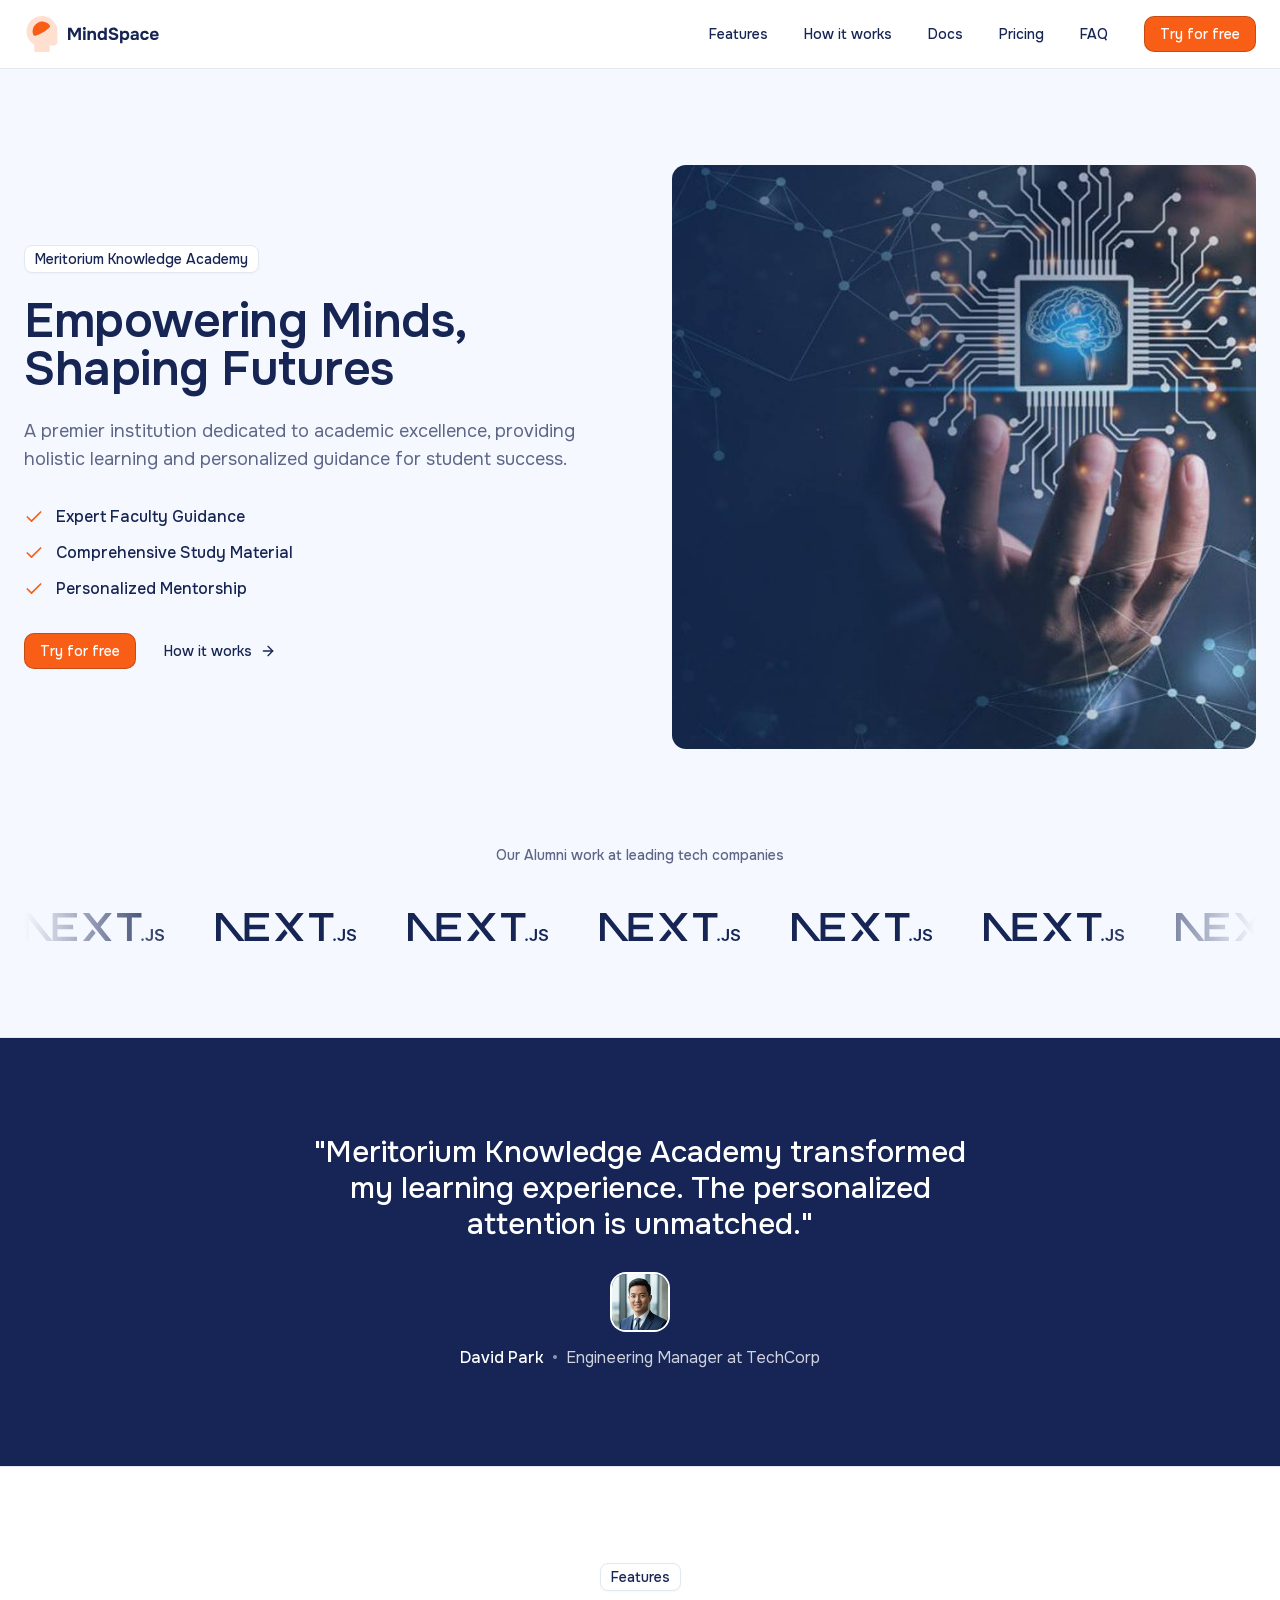
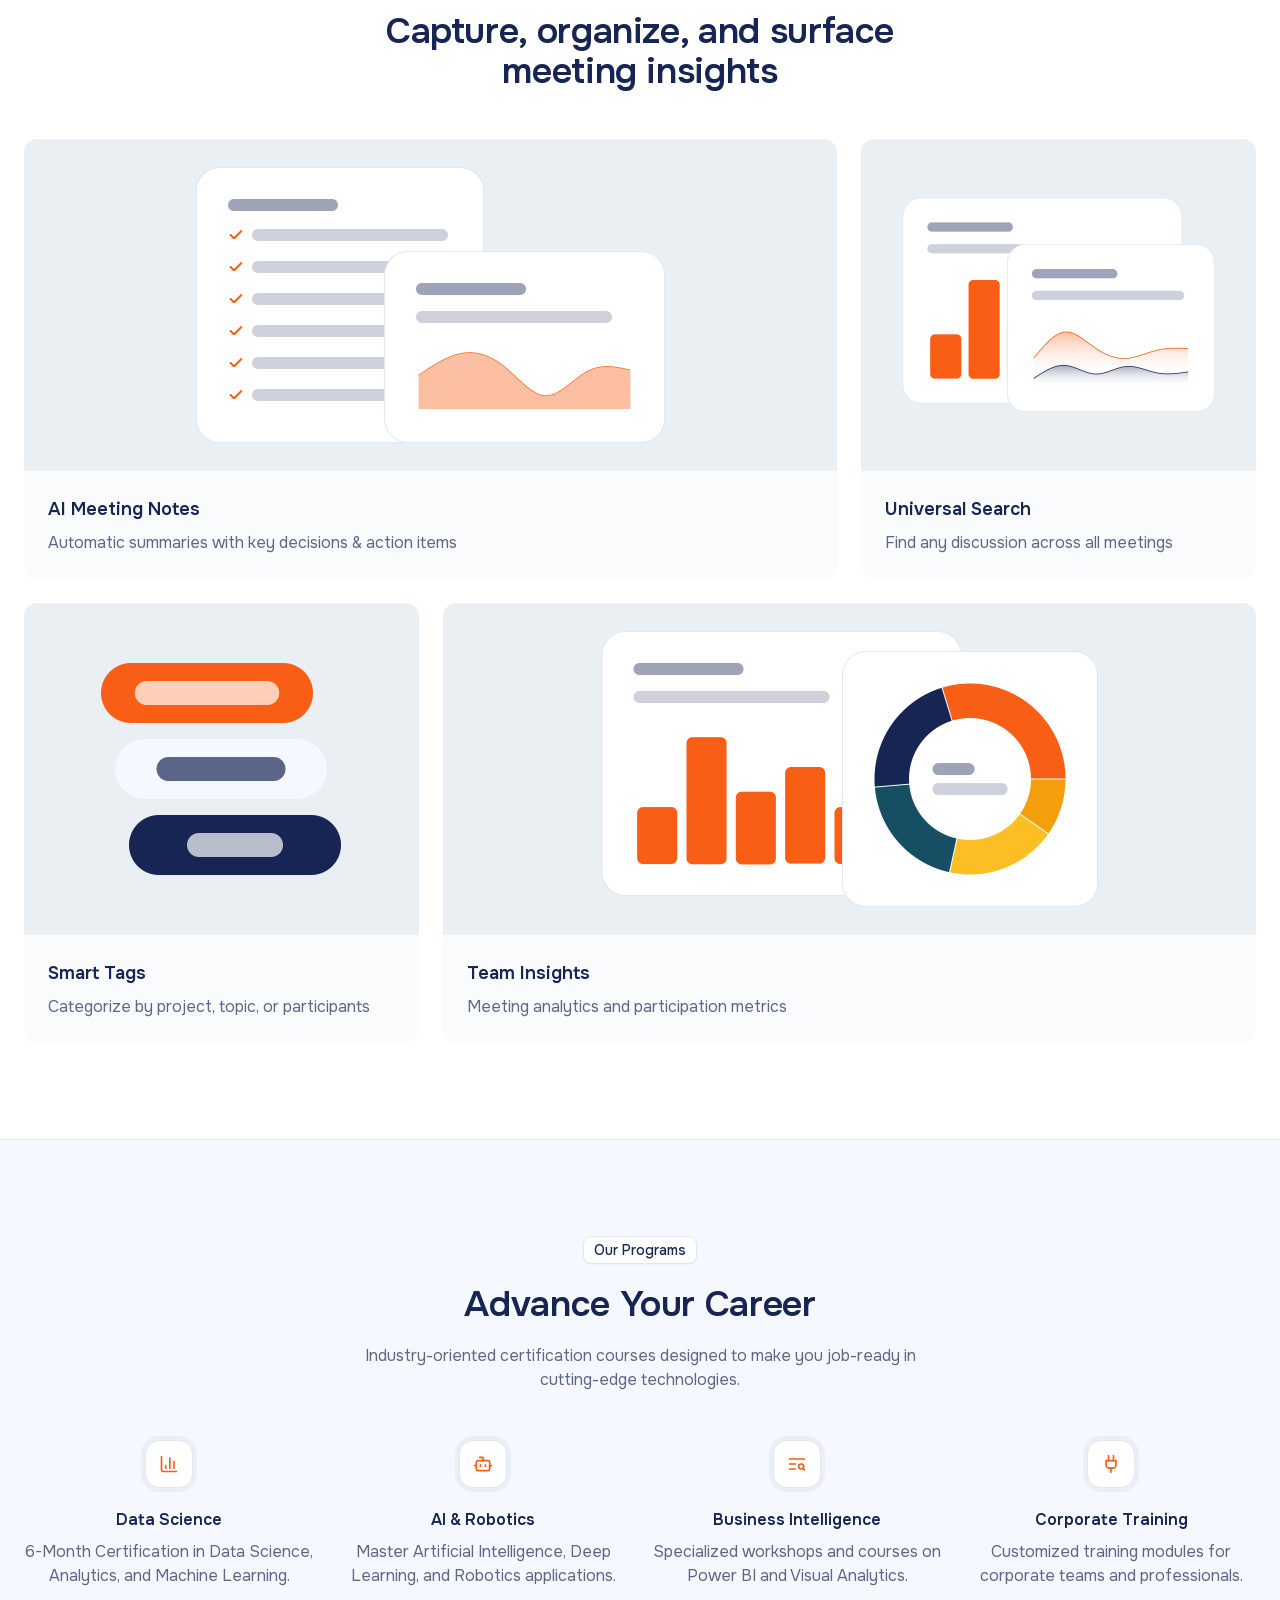
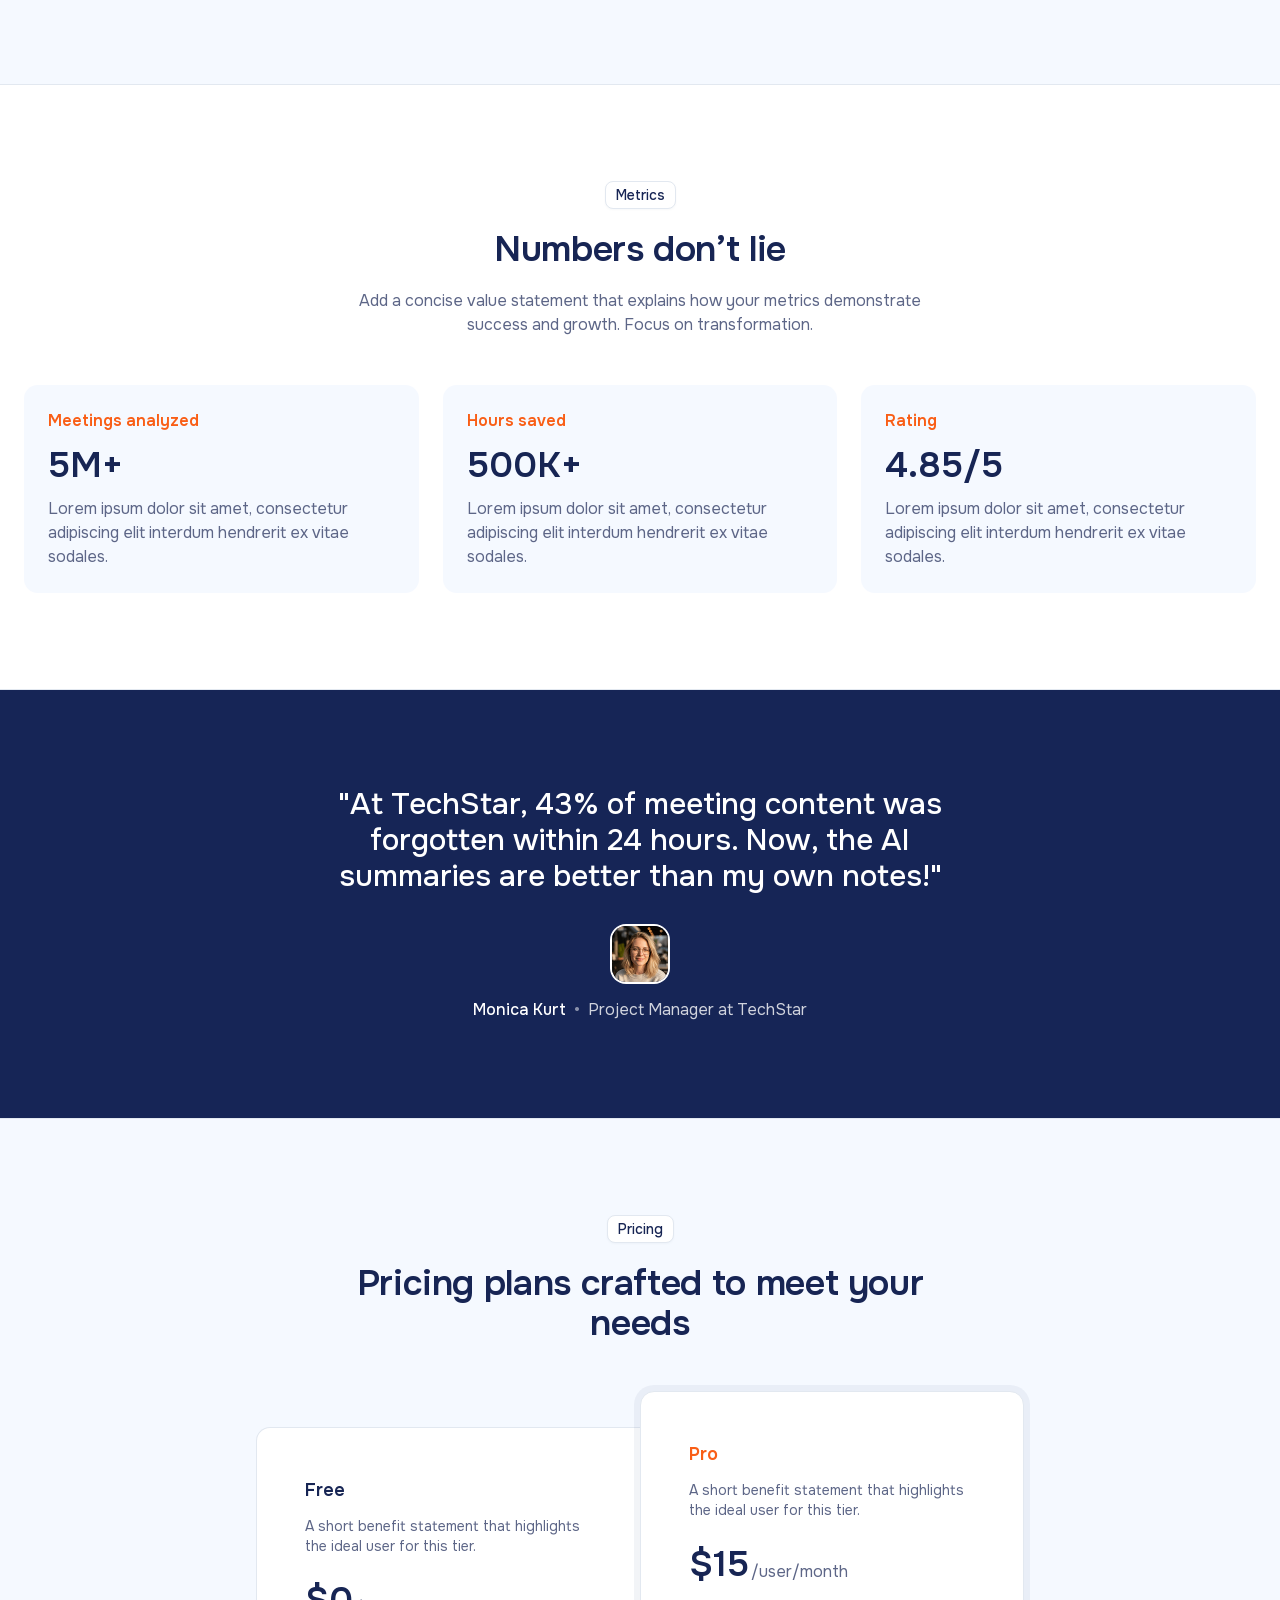
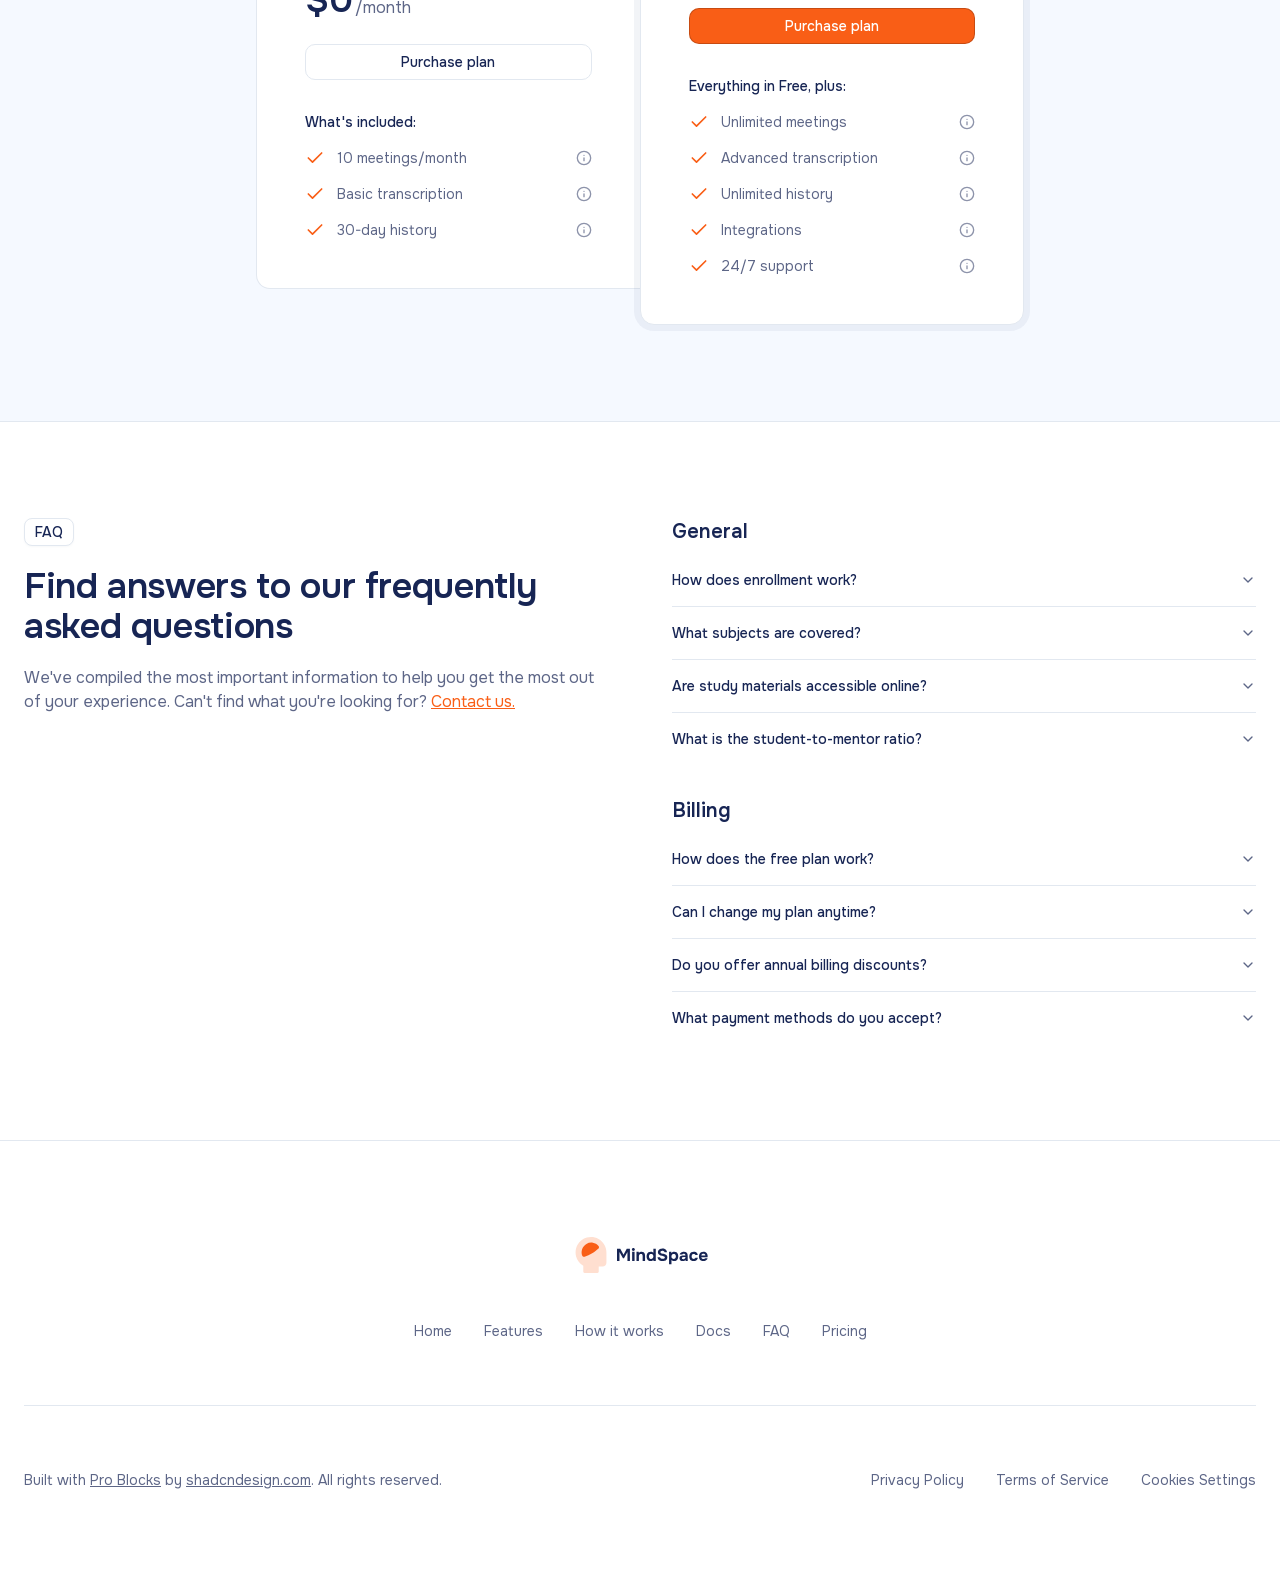
==== commit 6466d1fe: "Update from https://github.com/r04nx/meritorium.github.io/commit/25753613672dc167a6adccf64adb64562c4" ====
--- a/index.html
+++ b/index.html
@@ -1 +1 @@
-<!DOCTYPE html><html lang="en"><head><meta charSet="utf-8"/><meta name="viewport" content="width=device-width, initial-scale=1"/><link rel="preload" href="/_next/static/media/6e50af2f4c313e23-s.p.woff2" as="font" crossorigin="" type="font/woff2"/><link rel="preload" as="image" href="/Hero.png"/><link rel="stylesheet" href="/_next/static/css/90f8d7612f1b1dc7.css" data-precedence="next"/><link rel="preload" as="script" fetchPriority="low" href="/_next/static/chunks/webpack-b7059c8cc37787ef.js"/><script src="/_next/static/chunks/4eea2e4e-f6f9addac95a7dda.js" async=""></script><script src="/_next/static/chunks/337-dbf0ba4d0904e507.js" async=""></script><script src="/_next/static/chunks/main-app-d99f944039ab22cc.js" async=""></script><script src="/_next/static/chunks/663-603d059f72a64f69.js" async=""></script><script src="/_next/static/chunks/app/page-63e6419de6a21272.js" async=""></script><meta name="next-size-adjust" content=""/><title>Meritorium Knowledge Academy - Expanding Knowledge Horizons</title><meta name="description" content="Meritorium Knowledge Academy is a premier institution dedicated to academic excellence and holistic learning."/><meta name="generator" content="v0.app"/><meta name="Content-Security-Policy" content="default-src &#x27;self&#x27;; img-src &#x27;self&#x27; data: https:; script-src &#x27;self&#x27; &#x27;unsafe-inline&#x27; &#x27;unsafe-eval&#x27;; style-src &#x27;self&#x27; &#x27;unsafe-inline&#x27;;"/><script src="/_next/static/chunks/polyfills-42372ed130431b0a.js" noModule=""></script></head><body class="__variable_dab7b6 relative antialiased"><main><nav class="bg-background sticky top-0 isolate z-50 border-b py-3.5 md:py-4"><div class="relative container m-auto flex flex-col justify-between gap-4 px-6 md:flex-row md:items-center md:gap-6"><div class="flex items-center justify-between"><a href="/"><svg width="135" height="36" viewBox="0 0 135 36" fill="none" xmlns="http://www.w3.org/2000/svg" class="text-foreground w-[120px] h-[32px] md:w-[135px] md:h-[36px]"><g clip-path="url(#clip0_22005_7547)"><g clip-path="url(#clip1_22005_7547)"><path fill-rule="evenodd" clip-rule="evenodd" d="M25.5391 1.96969C21.9841 -0.0227045 17.7853 -0.527706 13.8593 0.564945C9.93327 1.6576 6.599 4.25914 4.58444 7.8016C2.56989 11.3441 2.03868 15.5397 3.10679 19.4724C4.1749 23.4052 6.75558 26.7556 10.2854 28.7923V34.7143C10.2854 35.0553 10.4208 35.3823 10.662 35.6234C10.9031 35.8645 11.2301 36 11.5711 36H24.4282C24.7692 36 25.0963 35.8645 25.3374 35.6234C25.5785 35.3823 25.714 35.0553 25.714 34.7143V29.5714H29.5711C30.5941 29.5714 31.5752 29.165 32.2985 28.4417C33.0219 27.7183 33.4282 26.7372 33.4282 25.7143V15.4286C33.4279 12.6865 32.6967 9.99412 31.3101 7.62853C29.9235 5.26294 27.9314 3.30963 25.5391 1.96969Z" fill="#FFDFD0"></path><path d="M13.4351 6.90452C11.4747 8.03848 9.97314 9.82303 9.19107 11.9485C8.40901 14.0739 8.39577 16.4061 9.15366 18.5402C9.50851 19.538 10.5859 20.0394 11.6094 19.7668C16.7908 18.3937 22.0674 14.6831 25.2714 11.7877C26.1199 11.0188 26.2974 9.73824 25.5414 8.88195C24.0612 7.20665 22.0475 6.09441 19.8412 5.73358C17.635 5.37274 15.3719 5.78807 13.4351 6.90452Z" fill="#F95E16"></path></g><path d="M44 23.9412V11.741H47.2741L50.5309 17.6343L53.7533 11.741H56.9068V23.9412H54.4426V15.0323L50.979 21.2186H49.9795L46.4642 15.0323V23.9412H44Z" fill="currentColor"></path><path d="M59.1541 23.9412V14.86H61.5665V23.9412H59.1541ZM60.3603 13.9467C59.9123 13.9467 59.5504 13.8146 59.2747 13.5503C58.999 13.2746 58.8611 12.9242 58.8611 12.4992C58.8611 12.0512 59.0047 11.6893 59.2919 11.4136C59.5791 11.1379 59.941 11 60.3775 11C60.7796 11 61.1243 11.1379 61.4115 11.4136C61.7101 11.6778 61.8595 12.0339 61.8595 12.482C61.8595 12.9185 61.7159 13.2746 61.4287 13.5503C61.153 13.8146 60.7968 13.9467 60.3603 13.9467Z" fill="currentColor"></path><path d="M63.4789 23.9412V14.86H65.7363L65.8569 15.9111C66.1096 15.6009 66.3968 15.3597 66.7185 15.1874C67.0517 15.0036 67.3848 14.8772 67.718 14.8083C68.0626 14.7393 68.3728 14.7049 68.6485 14.7049C69.5216 14.7049 70.1994 14.8944 70.6819 15.2735C71.1759 15.6526 71.5262 16.1639 71.733 16.8072C71.9513 17.439 72.0604 18.1455 72.0604 18.9267V23.9412H69.6479V19.2369C69.6479 18.9612 69.625 18.6855 69.579 18.4098C69.5331 18.134 69.4469 17.8813 69.3205 17.6516C69.2057 17.4218 69.0391 17.238 68.8208 17.1001C68.6025 16.9623 68.3153 16.8933 67.9592 16.8933C67.4997 16.8933 67.1148 17.0082 66.8047 17.238C66.4945 17.4677 66.2647 17.7779 66.1154 18.1685C65.966 18.5591 65.8914 18.9899 65.8914 19.4609V23.9412H63.4789Z" fill="currentColor"></path><path d="M77.6517 24.0619C76.7326 24.0619 75.9687 23.8551 75.3598 23.4415C74.7624 23.0164 74.3144 22.4535 74.0157 21.7528C73.717 21.0405 73.5677 20.2536 73.5677 19.392C73.5677 18.4844 73.7285 17.6803 74.0502 16.9795C74.3719 16.2672 74.8486 15.7101 75.4804 15.308C76.1123 14.9059 76.8992 14.7049 77.8412 14.7049C78.1629 14.7049 78.4788 14.7451 78.789 14.8255C79.1107 14.8944 79.4036 15.0036 79.6678 15.1529C79.9435 15.2908 80.179 15.4746 80.3743 15.7043V11.741H82.7868V23.9412H80.4433L80.4088 22.9245C80.202 23.1888 79.9493 23.407 79.6506 23.5794C79.3634 23.7402 79.0532 23.8608 78.7201 23.9412C78.3869 24.0217 78.0308 24.0619 77.6517 24.0619ZM78.1342 21.8906C78.6511 21.8906 79.0704 21.77 79.3921 21.5288C79.7253 21.2875 79.9723 20.9773 80.1331 20.5982C80.2939 20.2191 80.3743 19.8113 80.3743 19.3748C80.3743 18.9267 80.2939 18.5189 80.1331 18.1513C79.9837 17.7722 79.7425 17.4735 79.4093 17.2552C79.0877 17.0255 78.6626 16.9106 78.1342 16.9106C77.6057 16.9106 77.1807 17.0312 76.859 17.2724C76.5373 17.5137 76.3076 17.8296 76.1697 18.2202C76.0434 18.5993 75.9802 19.0071 75.9802 19.4437C75.9802 19.7653 76.0146 20.0755 76.0836 20.3742C76.164 20.6614 76.2903 20.9199 76.4627 21.1496C76.635 21.3794 76.859 21.5632 77.1347 21.7011C77.4104 21.8274 77.7436 21.8906 78.1342 21.8906Z" fill="currentColor"></path><path d="M89.6279 24.0791C88.7778 24.0791 87.9851 23.947 87.2499 23.6828C86.5262 23.4185 85.9173 22.9992 85.4233 22.4248C84.9408 21.8504 84.6364 21.1094 84.51 20.2019H87.0259C87.1293 20.5925 87.3188 20.9084 87.5945 21.1496C87.8703 21.3794 88.1977 21.546 88.5768 21.6494C88.9674 21.7528 89.3752 21.8045 89.8002 21.8045C90.1219 21.8045 90.4378 21.7643 90.748 21.6838C91.0582 21.6034 91.3109 21.4656 91.5062 21.2703C91.713 21.075 91.8164 20.8108 91.8164 20.4776C91.8164 20.2249 91.7589 20.0181 91.6441 19.8572C91.5407 19.6964 91.3856 19.57 91.1788 19.4781C90.9835 19.3748 90.7423 19.2828 90.4551 19.2024C90.2138 19.1335 89.9611 19.0761 89.6968 19.0301C89.4441 18.9842 89.1914 18.9267 88.9386 18.8578C88.6974 18.7889 88.4619 18.7084 88.2321 18.6165C87.7956 18.5017 87.3763 18.3638 86.9742 18.203C86.5721 18.0307 86.216 17.8181 85.9058 17.5654C85.5956 17.3012 85.3486 16.9738 85.1648 16.5832C84.9925 16.1926 84.9063 15.7216 84.9063 15.1701C84.9063 14.5728 85.004 14.0673 85.1993 13.6537C85.4061 13.2402 85.676 12.9013 86.0092 12.637C86.3538 12.3613 86.7329 12.1488 87.1465 11.9995C87.5716 11.8501 87.9966 11.7467 88.4217 11.6893C88.8467 11.6318 89.2488 11.6031 89.6279 11.6031C90.4206 11.6031 91.1328 11.741 91.7647 12.0167C92.3965 12.2924 92.9135 12.706 93.3156 13.2574C93.7176 13.8088 93.9474 14.5038 94.0048 15.3425H91.6096C91.5636 14.9978 91.4373 14.7164 91.2305 14.4981C91.0237 14.2798 90.7595 14.119 90.4378 14.0156C90.1276 13.9122 89.7773 13.8605 89.3867 13.8605C89.1339 13.8605 88.8869 13.8835 88.6457 13.9294C88.4044 13.9754 88.1862 14.0501 87.9909 14.1535C87.8071 14.2454 87.6577 14.3717 87.5428 14.5326C87.4394 14.6934 87.3878 14.8887 87.3878 15.1184C87.3878 15.3482 87.4509 15.5492 87.5773 15.7216C87.7037 15.8824 87.8875 16.026 88.1287 16.1524C88.3815 16.2672 88.6744 16.3764 89.0076 16.4798C89.3522 16.5947 89.7141 16.6866 90.0932 16.7555C90.4723 16.8244 90.8342 16.9163 91.1788 17.0312C91.6153 17.1461 92.0232 17.2839 92.4023 17.4448C92.7814 17.5941 93.1145 17.7894 93.4017 18.0307C93.6889 18.2604 93.9129 18.5591 94.0738 18.9267C94.2346 19.2828 94.315 19.7251 94.315 20.2536C94.315 20.9544 94.1829 21.5517 93.9187 22.0457C93.6659 22.5282 93.3156 22.9188 92.8675 23.2175C92.431 23.5162 91.9313 23.7344 91.3684 23.8723C90.8054 24.0102 90.2253 24.0791 89.6279 24.0791Z" fill="currentColor"></path><path d="M96.0581 27.3359V14.86H98.3155L98.4362 15.9973C98.8038 15.5492 99.2231 15.2218 99.6941 15.0151C100.177 14.8083 100.705 14.7049 101.279 14.7049C102.176 14.7049 102.916 14.9117 103.502 15.3252C104.088 15.7388 104.525 16.3017 104.812 17.014C105.111 17.7147 105.26 18.5017 105.26 19.3748C105.26 20.2708 105.105 21.075 104.795 21.7872C104.496 22.488 104.042 23.0452 103.433 23.4587C102.825 23.8608 102.066 24.0619 101.159 24.0619C100.768 24.0619 100.401 24.0159 100.056 23.924C99.7113 23.8321 99.4069 23.7115 99.1427 23.5621C98.8785 23.4013 98.6544 23.2232 98.4706 23.0279V27.3359H96.0581ZM100.745 21.8906C101.285 21.8906 101.71 21.77 102.02 21.5288C102.331 21.2875 102.549 20.9831 102.675 20.6155C102.802 20.2364 102.865 19.8458 102.865 19.4437C102.865 19.0071 102.796 18.5936 102.658 18.203C102.52 17.8124 102.29 17.5022 101.969 17.2724C101.659 17.0312 101.233 16.9106 100.694 16.9106C100.211 16.9106 99.8032 17.0312 99.4701 17.2724C99.1369 17.5022 98.8842 17.8066 98.7119 18.1857C98.5396 18.5648 98.4534 18.9727 98.4534 19.4092C98.4534 19.8458 98.5338 20.2536 98.6946 20.6327C98.867 21.0118 99.1197 21.3162 99.4529 21.546C99.7975 21.7757 100.228 21.8906 100.745 21.8906Z" fill="currentColor"></path><path d="M109.689 24.0619C109.275 24.0619 108.873 24.0102 108.483 23.9068C108.104 23.7919 107.765 23.6196 107.466 23.3898C107.167 23.1601 106.932 22.8728 106.76 22.5282C106.587 22.1836 106.501 21.7815 106.501 21.322C106.501 20.7016 106.628 20.2076 106.88 19.84C107.133 19.4609 107.472 19.1737 107.897 18.9784C108.322 18.7831 108.81 18.651 109.362 18.5821C109.925 18.5132 110.505 18.4787 111.102 18.4787H112.412C112.412 18.1455 112.349 17.8526 112.222 17.5999C112.107 17.3356 111.929 17.1346 111.688 16.9967C111.447 16.8474 111.137 16.7727 110.757 16.7727C110.516 16.7727 110.281 16.8072 110.051 16.8761C109.833 16.9336 109.649 17.0197 109.5 17.1346C109.35 17.2495 109.253 17.3988 109.207 17.5826H106.76C106.829 17.0772 106.989 16.6464 107.242 16.2902C107.495 15.9226 107.811 15.6239 108.19 15.3942C108.569 15.1644 108.983 14.9978 109.431 14.8944C109.89 14.7796 110.361 14.7221 110.844 14.7221C112.165 14.7221 113.141 15.1012 113.773 15.8594C114.405 16.6061 114.721 17.6688 114.721 19.0473V23.9412H112.55L112.515 22.7695C112.228 23.1715 111.901 23.4645 111.533 23.6483C111.177 23.8321 110.832 23.947 110.499 23.9929C110.166 24.0389 109.896 24.0619 109.689 24.0619ZM110.24 22.1491C110.643 22.1491 111.01 22.0687 111.343 21.9079C111.676 21.747 111.941 21.5288 112.136 21.253C112.331 20.9773 112.429 20.6672 112.429 20.3225V20.0985H110.775C110.533 20.0985 110.298 20.11 110.068 20.133C109.85 20.1559 109.649 20.2019 109.465 20.2708C109.293 20.3283 109.155 20.4259 109.051 20.5638C108.948 20.7016 108.896 20.8854 108.896 21.1152C108.896 21.3449 108.954 21.5402 109.069 21.7011C109.195 21.8504 109.362 21.9653 109.568 22.0457C109.775 22.1146 109.999 22.1491 110.24 22.1491Z" fill="currentColor"></path><path d="M120.672 24.0619C119.742 24.0619 118.943 23.8723 118.277 23.4932C117.622 23.1141 117.122 22.5799 116.778 21.8906C116.433 21.1899 116.261 20.3685 116.261 19.4264C116.261 18.4729 116.439 17.6458 116.795 16.945C117.151 16.2328 117.662 15.6814 118.328 15.2908C119.006 14.9002 119.822 14.7049 120.775 14.7049C121.511 14.7049 122.165 14.837 122.74 15.1012C123.314 15.3654 123.774 15.7445 124.118 16.2385C124.475 16.7325 124.681 17.3414 124.739 18.0651H122.378C122.275 17.663 122.074 17.3701 121.775 17.1863C121.488 17.0025 121.143 16.9106 120.741 16.9106C120.224 16.9106 119.81 17.0369 119.5 17.2897C119.202 17.5424 118.983 17.8641 118.845 18.2547C118.719 18.6453 118.656 19.0359 118.656 19.4264C118.656 19.8515 118.725 20.2536 118.863 20.6327C119.001 21.0003 119.219 21.3047 119.517 21.546C119.828 21.7757 120.23 21.8906 120.724 21.8906C121.137 21.8906 121.499 21.7987 121.809 21.6149C122.12 21.4196 122.321 21.1209 122.412 20.7188H124.825C124.768 21.4656 124.543 22.0859 124.153 22.5799C123.762 23.0739 123.263 23.4473 122.654 23.7C122.056 23.9412 121.396 24.0619 120.672 24.0619Z" fill="currentColor"></path><path d="M130.434 24.0619C129.481 24.0619 128.671 23.8723 128.005 23.4932C127.338 23.1141 126.827 22.5799 126.471 21.8906C126.115 21.1899 125.937 20.3742 125.937 19.4437C125.937 18.5017 126.121 17.6803 126.488 16.9795C126.856 16.2672 127.373 15.7101 128.039 15.308C128.717 14.9059 129.515 14.7049 130.434 14.7049C131.124 14.7049 131.727 14.8198 132.244 15.0495C132.772 15.2793 133.214 15.6009 133.571 16.0145C133.938 16.4281 134.208 16.9106 134.381 17.462C134.564 18.0019 134.65 18.5878 134.639 19.2197C134.639 19.3805 134.633 19.5356 134.622 19.6849C134.61 19.8343 134.587 19.9836 134.553 20.133H128.332C128.367 20.4776 128.464 20.7935 128.625 21.0807C128.786 21.3679 129.01 21.5977 129.297 21.77C129.596 21.9308 129.963 22.0113 130.4 22.0113C130.687 22.0113 130.951 21.9825 131.193 21.9251C131.434 21.8562 131.641 21.7528 131.813 21.6149C131.985 21.4771 132.106 21.3162 132.175 21.1324H134.553C134.403 21.8102 134.122 22.3674 133.708 22.8039C133.306 23.2405 132.818 23.5621 132.244 23.7689C131.669 23.9642 131.066 24.0619 130.434 24.0619ZM128.384 18.4442H132.33C132.318 18.134 132.238 17.8468 132.089 17.5826C131.951 17.3069 131.738 17.0886 131.451 16.9278C131.175 16.7555 130.819 16.6693 130.383 16.6693C129.946 16.6693 129.579 16.7555 129.28 16.9278C128.993 17.1001 128.774 17.3241 128.625 17.5999C128.487 17.8641 128.407 18.1455 128.384 18.4442Z" fill="currentColor"></path></g><defs><clipPath id="clip0_22005_7547"><rect width="135" height="36" fill="white"></rect></clipPath><clipPath id="clip1_22005_7547"><rect width="36" height="36" fill="white"></rect></clipPath></defs></svg></a><button data-slot="button" class="gap-2 whitespace-nowrap rounded-lg text-sm font-medium transition-all disabled:pointer-events-none disabled:opacity-50 [&amp;_svg]:pointer-events-none [&amp;_svg:not([class*=&#x27;size-&#x27;])]:size-4 shrink-0 [&amp;_svg]:shrink-0 outline-none focus-visible:border-ring focus-visible:ring-ring/50 focus-visible:ring-[3px] aria-invalid:ring-destructive/20 dark:aria-invalid:ring-destructive/40 aria-invalid:border-destructive hover:bg-accent hover:text-accent-foreground dark:hover:bg-accent/50 px-4 py-2 has-[&gt;svg]:px-4 flex size-9 items-center justify-center md:hidden" aria-label="Open menu"><svg xmlns="http://www.w3.org/2000/svg" width="24" height="24" viewBox="0 0 24 24" fill="none" stroke="currentColor" stroke-width="2" stroke-linecap="round" stroke-linejoin="round" class="lucide lucide-menu"><line x1="4" x2="20" y1="12" y2="12"></line><line x1="4" x2="20" y1="6" y2="6"></line><line x1="4" x2="20" y1="18" y2="18"></line></svg></button></div><div class="hidden w-full flex-row justify-end gap-5 md:flex"><div class="flex flex-col gap-1 md:flex-row "><a href="#features"><button data-slot="button" class="inline-flex items-center justify-center gap-2 whitespace-nowrap rounded-lg text-sm font-medium transition-all disabled:pointer-events-none disabled:opacity-50 [&amp;_svg]:pointer-events-none [&amp;_svg:not([class*=&#x27;size-&#x27;])]:size-4 shrink-0 [&amp;_svg]:shrink-0 outline-none focus-visible:border-ring focus-visible:ring-ring/50 focus-visible:ring-[3px] aria-invalid:ring-destructive/20 dark:aria-invalid:ring-destructive/40 aria-invalid:border-destructive hover:bg-accent hover:text-accent-foreground dark:hover:bg-accent/50 h-9 px-4 py-2 has-[&gt;svg]:px-4 w-full md:w-auto">Features</button></a><a href="#how-it-works"><button data-slot="button" class="inline-flex items-center justify-center gap-2 whitespace-nowrap rounded-lg text-sm font-medium transition-all disabled:pointer-events-none disabled:opacity-50 [&amp;_svg]:pointer-events-none [&amp;_svg:not([class*=&#x27;size-&#x27;])]:size-4 shrink-0 [&amp;_svg]:shrink-0 outline-none focus-visible:border-ring focus-visible:ring-ring/50 focus-visible:ring-[3px] aria-invalid:ring-destructive/20 dark:aria-invalid:ring-destructive/40 aria-invalid:border-destructive hover:bg-accent hover:text-accent-foreground dark:hover:bg-accent/50 h-9 px-4 py-2 has-[&gt;svg]:px-4 w-full md:w-auto">How it works</button></a><a href="https://www.shadcndesign.com/pro-blocks"><button data-slot="button" class="inline-flex items-center justify-center gap-2 whitespace-nowrap rounded-lg text-sm font-medium transition-all disabled:pointer-events-none disabled:opacity-50 [&amp;_svg]:pointer-events-none [&amp;_svg:not([class*=&#x27;size-&#x27;])]:size-4 shrink-0 [&amp;_svg]:shrink-0 outline-none focus-visible:border-ring focus-visible:ring-ring/50 focus-visible:ring-[3px] aria-invalid:ring-destructive/20 dark:aria-invalid:ring-destructive/40 aria-invalid:border-destructive hover:bg-accent hover:text-accent-foreground dark:hover:bg-accent/50 h-9 px-4 py-2 has-[&gt;svg]:px-4 w-full md:w-auto">Docs</button></a><a href="#pricing"><button data-slot="button" class="inline-flex items-center justify-center gap-2 whitespace-nowrap rounded-lg text-sm font-medium transition-all disabled:pointer-events-none disabled:opacity-50 [&amp;_svg]:pointer-events-none [&amp;_svg:not([class*=&#x27;size-&#x27;])]:size-4 shrink-0 [&amp;_svg]:shrink-0 outline-none focus-visible:border-ring focus-visible:ring-ring/50 focus-visible:ring-[3px] aria-invalid:ring-destructive/20 dark:aria-invalid:ring-destructive/40 aria-invalid:border-destructive hover:bg-accent hover:text-accent-foreground dark:hover:bg-accent/50 h-9 px-4 py-2 has-[&gt;svg]:px-4 w-full md:w-auto">Pricing</button></a><a href="#faq"><button data-slot="button" class="inline-flex items-center justify-center gap-2 whitespace-nowrap rounded-lg text-sm font-medium transition-all disabled:pointer-events-none disabled:opacity-50 [&amp;_svg]:pointer-events-none [&amp;_svg:not([class*=&#x27;size-&#x27;])]:size-4 shrink-0 [&amp;_svg]:shrink-0 outline-none focus-visible:border-ring focus-visible:ring-ring/50 focus-visible:ring-[3px] aria-invalid:ring-destructive/20 dark:aria-invalid:ring-destructive/40 aria-invalid:border-destructive hover:bg-accent hover:text-accent-foreground dark:hover:bg-accent/50 h-9 px-4 py-2 has-[&gt;svg]:px-4 w-full md:w-auto">FAQ</button></a></div><a href="#pricing"><button data-slot="button" class="inline-flex items-center justify-center gap-2 whitespace-nowrap rounded-lg text-sm font-medium transition-all disabled:pointer-events-none disabled:opacity-50 [&amp;_svg]:pointer-events-none [&amp;_svg:not([class*=&#x27;size-&#x27;])]:size-4 shrink-0 [&amp;_svg]:shrink-0 outline-none focus-visible:border-ring focus-visible:ring-ring/50 focus-visible:ring-[3px] aria-invalid:ring-destructive/20 dark:aria-invalid:ring-destructive/40 aria-invalid:border-destructive bg-primary text-primary-foreground hover:bg-primary/90 shadow-[inset_0px_0px_0px_1px_rgba(0,0,0,0.2)] h-9 px-4 py-2 has-[&gt;svg]:px-4">Try for free</button></a></div></div></nav><section class="bg-secondary section-padding-y" aria-labelledby="hero-heading"><div class="container-padding-x container mx-auto flex flex-col items-center gap-12 lg:flex-row lg:gap-16"><div class="flex flex-1 flex-col gap-6 lg:gap-8"><div class="section-title-gap-xl flex flex-col"><div class="flex items-center justify-center text-sm font-medium w-fit gap-1 [&amp;_svg]:size-3.5 [&amp;_svg]:shrink-0 bg-background border shadow-xs px-2.5 rounded-md h-7">Meritorium Knowledge Academy</div><h1 id="hero-heading" class="heading-xl">Empowering Minds, Shaping Futures</h1><p class="text-muted-foreground text-base lg:text-lg">A premier institution dedicated to academic excellence, providing holistic learning and personalized guidance for student success.</p></div><div class="flex flex-col gap-2 md:gap-3"><div class="flex items-start gap-3"><div class="pt-0.5"><svg xmlns="http://www.w3.org/2000/svg" width="24" height="24" viewBox="0 0 24 24" fill="none" stroke="currentColor" stroke-width="2" stroke-linecap="round" stroke-linejoin="round" class="lucide lucide-check text-primary h-5 w-5"><path d="M20 6 9 17l-5-5"></path></svg></div><span class="text-card-foreground text-base leading-6 font-medium">Expert Faculty Guidance</span></div><div class="flex items-start gap-3"><div class="pt-0.5"><svg xmlns="http://www.w3.org/2000/svg" width="24" height="24" viewBox="0 0 24 24" fill="none" stroke="currentColor" stroke-width="2" stroke-linecap="round" stroke-linejoin="round" class="lucide lucide-check text-primary h-5 w-5"><path d="M20 6 9 17l-5-5"></path></svg></div><span class="text-card-foreground text-base leading-6 font-medium">Comprehensive Study Material</span></div><div class="flex items-start gap-3"><div class="pt-0.5"><svg xmlns="http://www.w3.org/2000/svg" width="24" height="24" viewBox="0 0 24 24" fill="none" stroke="currentColor" stroke-width="2" stroke-linecap="round" stroke-linejoin="round" class="lucide lucide-check text-primary h-5 w-5"><path d="M20 6 9 17l-5-5"></path></svg></div><span class="text-card-foreground text-base leading-6 font-medium">Personalized Mentorship</span></div></div><div class="flex flex-col gap-3 sm:flex-row"><button data-slot="button" class="inline-flex items-center justify-center gap-2 whitespace-nowrap rounded-lg text-sm font-medium transition-all disabled:pointer-events-none disabled:opacity-50 [&amp;_svg]:pointer-events-none [&amp;_svg:not([class*=&#x27;size-&#x27;])]:size-4 shrink-0 [&amp;_svg]:shrink-0 outline-none focus-visible:border-ring focus-visible:ring-ring/50 focus-visible:ring-[3px] aria-invalid:ring-destructive/20 dark:aria-invalid:ring-destructive/40 aria-invalid:border-destructive bg-primary text-primary-foreground hover:bg-primary/90 shadow-[inset_0px_0px_0px_1px_rgba(0,0,0,0.2)] h-9 px-4 py-2 has-[&gt;svg]:px-4">Try for free</button><button data-slot="button" class="inline-flex items-center justify-center gap-2 whitespace-nowrap rounded-lg text-sm font-medium transition-all disabled:pointer-events-none disabled:opacity-50 [&amp;_svg]:pointer-events-none [&amp;_svg:not([class*=&#x27;size-&#x27;])]:size-4 shrink-0 [&amp;_svg]:shrink-0 outline-none focus-visible:border-ring focus-visible:ring-ring/50 focus-visible:ring-[3px] aria-invalid:ring-destructive/20 dark:aria-invalid:ring-destructive/40 aria-invalid:border-destructive hover:bg-accent hover:text-accent-foreground dark:hover:bg-accent/50 h-9 px-4 py-2 has-[&gt;svg]:px-4">How it works<svg xmlns="http://www.w3.org/2000/svg" width="24" height="24" viewBox="0 0 24 24" fill="none" stroke="currentColor" stroke-width="2" stroke-linecap="round" stroke-linejoin="round" class="lucide lucide-arrow-right"><path d="M5 12h14"></path><path d="m12 5 7 7-7 7"></path></svg></button></div></div><div class="w-full flex-1"><div style="position:relative;width:100%;padding-bottom:100%" data-radix-aspect-ratio-wrapper=""><div data-slot="aspect-ratio" style="position:absolute;top:0;right:0;bottom:0;left:0"><img alt="Hero visual" decoding="async" data-nimg="fill" class="h-full w-full rounded-xl object-cover" style="position:absolute;height:100%;width:100%;left:0;top:0;right:0;bottom:0;color:transparent" src="/Hero.png"/></div></div></div></div></section><section class="jsx-8bd6f91fe66c6812 bg-secondary border-b pb-16 lg:pb-24"><div class="jsx-8bd6f91fe66c6812 container-padding-x container mx-auto"><div class="jsx-8bd6f91fe66c6812 flex flex-col items-center gap-8 md:gap-12"><div class="jsx-8bd6f91fe66c6812 section-title-gap-lg flex max-w-xl flex-col items-center text-center"><div class="flex items-center justify-center text-sm font-medium w-fit gap-1 [&amp;_svg]:size-3.5 [&amp;_svg]:shrink-0 bg-transparent text-muted-foreground">Trusted by 10K+ remote teams</div></div><div class="jsx-8bd6f91fe66c6812 relative w-full overflow-hidden mask-[linear-gradient(to_right,transparent_0%,black_12.5%,black_87.5%,transparent_100%)]"><div class="jsx-8bd6f91fe66c6812 animate-infinite-scroll flex w-max items-center"><div class="jsx-8bd6f91fe66c6812 w-48 flex-shrink-0 place-items-center"><div class="jsx-8bd6f91fe66c6812 w-36"><div class="flex items-center gap-3"><svg width="140" height="28" viewBox="0 0 160 32" fill="none" xmlns="http://www.w3.org/2000/svg"><g clip-path="url(#clip0_17754_32844)"><path d="M106.363 0.0133667H134.233V5.14427H123.177V32.1373H117.649V5.14427H106.363V0.0133667Z" fill="currentColor"></path><path d="M60.5293 0.0133667V5.14427H38.1902V13.3983H56.1553V18.5292H38.1902V27.0064H60.5293V32.1373H32.6625V5.14427H32.6602V0.0133667H60.5293Z" fill="currentColor"></path><path d="M74.4451 0.0267944H67.2109L93.122 32.1507H100.377L87.4201 16.0998L100.357 0.0513029L93.122 0.0624543L83.7981 11.613L74.4451 0.0267944Z" fill="currentColor"></path><path d="M81.8676 22.9731L78.2449 18.4802L67.1895 32.1752H74.4443L81.8676 22.9731Z" fill="currentColor"></path><path fill-rule="evenodd" clip-rule="evenodd" d="M32.8556 32.1373L6.90969 0H0V32.1239H5.52776V6.86647L25.9114 32.1373H32.8556Z" fill="currentColor"></path><path d="M135.475 31.9411C135.07 31.9411 134.725 31.8012 134.437 31.5214C134.149 31.2417 134.006 30.903 134.01 30.5017C134.006 30.1115 134.149 29.7764 134.437 29.4967C134.725 29.2169 135.07 29.077 135.475 29.077C135.864 29.077 136.205 29.2169 136.493 29.4967C136.785 29.7764 136.931 30.1115 136.935 30.5017C136.931 30.7667 136.864 31.0097 136.729 31.2269C136.591 31.4478 136.415 31.6208 136.193 31.746C135.976 31.8749 135.737 31.9411 135.475 31.9411Z" fill="currentColor"></path><path d="M144.909 18.4082H147.359V27.8216C147.355 28.6867 147.167 29.4267 146.801 30.0489C146.43 30.671 145.917 31.1459 145.258 31.4809C144.602 31.8122 143.834 31.9816 142.962 31.9816C142.164 31.9816 141.448 31.838 140.812 31.5582C140.175 31.2784 139.669 30.8588 139.299 30.3065C138.924 29.7543 138.74 29.0659 138.74 28.2413H141.194C141.198 28.6021 141.28 28.9149 141.437 29.1763C141.594 29.4377 141.812 29.6365 142.089 29.7764C142.369 29.9163 142.692 29.9862 143.055 29.9862C143.448 29.9862 143.786 29.9052 144.059 29.7396C144.332 29.5776 144.542 29.3346 144.688 29.0107C144.83 28.6904 144.906 28.2928 144.909 27.8216V18.4082Z" fill="currentColor"></path><path d="M157.438 22.0896C157.379 21.519 157.116 21.0736 156.66 20.757C156.199 20.4367 155.603 20.2784 154.873 20.2784C154.36 20.2784 153.918 20.3557 153.551 20.5066C153.184 20.6613 152.899 20.8674 152.704 21.1288C152.51 21.3902 152.412 21.6884 152.405 22.0234C152.405 22.3032 152.472 22.5461 152.603 22.7486C152.734 22.9548 152.91 23.1278 153.139 23.2677C153.363 23.4113 153.614 23.5291 153.888 23.6248C154.165 23.7205 154.442 23.8015 154.719 23.8678L155.996 24.1807C156.51 24.2985 157.008 24.4568 157.484 24.6593C157.959 24.8581 158.39 25.1121 158.768 25.4176C159.146 25.7232 159.446 26.0913 159.667 26.5221C159.888 26.9528 160 27.4571 160 28.0388C160 28.8229 159.798 29.5114 159.39 30.1077C158.982 30.7004 158.394 31.1643 157.622 31.4993C156.854 31.8307 155.925 32 154.832 32C153.776 32 152.854 31.8381 152.079 31.5141C151.3 31.1938 150.693 30.7225 150.255 30.1041C149.817 29.4856 149.581 28.7309 149.547 27.8437H151.974C152.008 28.3075 152.158 28.6941 152.412 29.007C152.671 29.3162 153.008 29.5445 153.42 29.6991C153.836 29.85 154.3 29.9274 154.813 29.9274C155.349 29.9274 155.821 29.8464 156.229 29.6881C156.633 29.5298 156.952 29.3089 157.18 29.0218C157.412 28.7383 157.529 28.4033 157.532 28.0204C157.529 27.6707 157.423 27.3798 157.221 27.1516C157.015 26.9233 156.731 26.7319 156.367 26.5773C156 26.4227 155.573 26.2828 155.086 26.1613L153.536 25.7711C152.416 25.4876 151.528 25.0569 150.88 24.4789C150.229 23.9009 149.906 23.1352 149.906 22.1743C149.906 21.3865 150.124 20.6944 150.562 20.1017C150.996 19.509 151.592 19.0488 152.345 18.7212C153.101 18.3899 153.955 18.2278 154.906 18.2278C155.873 18.2278 156.719 18.3899 157.45 18.7212C158.18 19.0488 158.753 19.5053 159.169 20.087C159.585 20.6686 159.802 21.335 159.813 22.0896H157.438Z" fill="currentColor"></path></g><defs><clipPath id="clip0_17754_32844"><rect width="160" height="32" fill="transparent"></rect></clipPath></defs></svg></div></div></div><div class="jsx-8bd6f91fe66c6812 w-48 flex-shrink-0 place-items-center"><div class="jsx-8bd6f91fe66c6812 w-36"><div class="flex items-center gap-3"><svg width="140" height="28" viewBox="0 0 160 32" fill="none" xmlns="http://www.w3.org/2000/svg"><g clip-path="url(#clip0_17754_32844)"><path d="M106.363 0.0133667H134.233V5.14427H123.177V32.1373H117.649V5.14427H106.363V0.0133667Z" fill="currentColor"></path><path d="M60.5293 0.0133667V5.14427H38.1902V13.3983H56.1553V18.5292H38.1902V27.0064H60.5293V32.1373H32.6625V5.14427H32.6602V0.0133667H60.5293Z" fill="currentColor"></path><path d="M74.4451 0.0267944H67.2109L93.122 32.1507H100.377L87.4201 16.0998L100.357 0.0513029L93.122 0.0624543L83.7981 11.613L74.4451 0.0267944Z" fill="currentColor"></path><path d="M81.8676 22.9731L78.2449 18.4802L67.1895 32.1752H74.4443L81.8676 22.9731Z" fill="currentColor"></path><path fill-rule="evenodd" clip-rule="evenodd" d="M32.8556 32.1373L6.90969 0H0V32.1239H5.52776V6.86647L25.9114 32.1373H32.8556Z" fill="currentColor"></path><path d="M135.475 31.9411C135.07 31.9411 134.725 31.8012 134.437 31.5214C134.149 31.2417 134.006 30.903 134.01 30.5017C134.006 30.1115 134.149 29.7764 134.437 29.4967C134.725 29.2169 135.07 29.077 135.475 29.077C135.864 29.077 136.205 29.2169 136.493 29.4967C136.785 29.7764 136.931 30.1115 136.935 30.5017C136.931 30.7667 136.864 31.0097 136.729 31.2269C136.591 31.4478 136.415 31.6208 136.193 31.746C135.976 31.8749 135.737 31.9411 135.475 31.9411Z" fill="currentColor"></path><path d="M144.909 18.4082H147.359V27.8216C147.355 28.6867 147.167 29.4267 146.801 30.0489C146.43 30.671 145.917 31.1459 145.258 31.4809C144.602 31.8122 143.834 31.9816 142.962 31.9816C142.164 31.9816 141.448 31.838 140.812 31.5582C140.175 31.2784 139.669 30.8588 139.299 30.3065C138.924 29.7543 138.74 29.0659 138.74 28.2413H141.194C141.198 28.6021 141.28 28.9149 141.437 29.1763C141.594 29.4377 141.812 29.6365 142.089 29.7764C142.369 29.9163 142.692 29.9862 143.055 29.9862C143.448 29.9862 143.786 29.9052 144.059 29.7396C144.332 29.5776 144.542 29.3346 144.688 29.0107C144.83 28.6904 144.906 28.2928 144.909 27.8216V18.4082Z" fill="currentColor"></path><path d="M157.438 22.0896C157.379 21.519 157.116 21.0736 156.66 20.757C156.199 20.4367 155.603 20.2784 154.873 20.2784C154.36 20.2784 153.918 20.3557 153.551 20.5066C153.184 20.6613 152.899 20.8674 152.704 21.1288C152.51 21.3902 152.412 21.6884 152.405 22.0234C152.405 22.3032 152.472 22.5461 152.603 22.7486C152.734 22.9548 152.91 23.1278 153.139 23.2677C153.363 23.4113 153.614 23.5291 153.888 23.6248C154.165 23.7205 154.442 23.8015 154.719 23.8678L155.996 24.1807C156.51 24.2985 157.008 24.4568 157.484 24.6593C157.959 24.8581 158.39 25.1121 158.768 25.4176C159.146 25.7232 159.446 26.0913 159.667 26.5221C159.888 26.9528 160 27.4571 160 28.0388C160 28.8229 159.798 29.5114 159.39 30.1077C158.982 30.7004 158.394 31.1643 157.622 31.4993C156.854 31.8307 155.925 32 154.832 32C153.776 32 152.854 31.8381 152.079 31.5141C151.3 31.1938 150.693 30.7225 150.255 30.1041C149.817 29.4856 149.581 28.7309 149.547 27.8437H151.974C152.008 28.3075 152.158 28.6941 152.412 29.007C152.671 29.3162 153.008 29.5445 153.42 29.6991C153.836 29.85 154.3 29.9274 154.813 29.9274C155.349 29.9274 155.821 29.8464 156.229 29.6881C156.633 29.5298 156.952 29.3089 157.18 29.0218C157.412 28.7383 157.529 28.4033 157.532 28.0204C157.529 27.6707 157.423 27.3798 157.221 27.1516C157.015 26.9233 156.731 26.7319 156.367 26.5773C156 26.4227 155.573 26.2828 155.086 26.1613L153.536 25.7711C152.416 25.4876 151.528 25.0569 150.88 24.4789C150.229 23.9009 149.906 23.1352 149.906 22.1743C149.906 21.3865 150.124 20.6944 150.562 20.1017C150.996 19.509 151.592 19.0488 152.345 18.7212C153.101 18.3899 153.955 18.2278 154.906 18.2278C155.873 18.2278 156.719 18.3899 157.45 18.7212C158.18 19.0488 158.753 19.5053 159.169 20.087C159.585 20.6686 159.802 21.335 159.813 22.0896H157.438Z" fill="currentColor"></path></g><defs><clipPath id="clip0_17754_32844"><rect width="160" height="32" fill="transparent"></rect></clipPath></defs></svg></div></div></div><div class="jsx-8bd6f91fe66c6812 w-48 flex-shrink-0 place-items-center"><div class="jsx-8bd6f91fe66c6812 w-36"><div class="flex items-center gap-3"><svg width="140" height="28" viewBox="0 0 160 32" fill="none" xmlns="http://www.w3.org/2000/svg"><g clip-path="url(#clip0_17754_32844)"><path d="M106.363 0.0133667H134.233V5.14427H123.177V32.1373H117.649V5.14427H106.363V0.0133667Z" fill="currentColor"></path><path d="M60.5293 0.0133667V5.14427H38.1902V13.3983H56.1553V18.5292H38.1902V27.0064H60.5293V32.1373H32.6625V5.14427H32.6602V0.0133667H60.5293Z" fill="currentColor"></path><path d="M74.4451 0.0267944H67.2109L93.122 32.1507H100.377L87.4201 16.0998L100.357 0.0513029L93.122 0.0624543L83.7981 11.613L74.4451 0.0267944Z" fill="currentColor"></path><path d="M81.8676 22.9731L78.2449 18.4802L67.1895 32.1752H74.4443L81.8676 22.9731Z" fill="currentColor"></path><path fill-rule="evenodd" clip-rule="evenodd" d="M32.8556 32.1373L6.90969 0H0V32.1239H5.52776V6.86647L25.9114 32.1373H32.8556Z" fill="currentColor"></path><path d="M135.475 31.9411C135.07 31.9411 134.725 31.8012 134.437 31.5214C134.149 31.2417 134.006 30.903 134.01 30.5017C134.006 30.1115 134.149 29.7764 134.437 29.4967C134.725 29.2169 135.07 29.077 135.475 29.077C135.864 29.077 136.205 29.2169 136.493 29.4967C136.785 29.7764 136.931 30.1115 136.935 30.5017C136.931 30.7667 136.864 31.0097 136.729 31.2269C136.591 31.4478 136.415 31.6208 136.193 31.746C135.976 31.8749 135.737 31.9411 135.475 31.9411Z" fill="currentColor"></path><path d="M144.909 18.4082H147.359V27.8216C147.355 28.6867 147.167 29.4267 146.801 30.0489C146.43 30.671 145.917 31.1459 145.258 31.4809C144.602 31.8122 143.834 31.9816 142.962 31.9816C142.164 31.9816 141.448 31.838 140.812 31.5582C140.175 31.2784 139.669 30.8588 139.299 30.3065C138.924 29.7543 138.74 29.0659 138.74 28.2413H141.194C141.198 28.6021 141.28 28.9149 141.437 29.1763C141.594 29.4377 141.812 29.6365 142.089 29.7764C142.369 29.9163 142.692 29.9862 143.055 29.9862C143.448 29.9862 143.786 29.9052 144.059 29.7396C144.332 29.5776 144.542 29.3346 144.688 29.0107C144.83 28.6904 144.906 28.2928 144.909 27.8216V18.4082Z" fill="currentColor"></path><path d="M157.438 22.0896C157.379 21.519 157.116 21.0736 156.66 20.757C156.199 20.4367 155.603 20.2784 154.873 20.2784C154.36 20.2784 153.918 20.3557 153.551 20.5066C153.184 20.6613 152.899 20.8674 152.704 21.1288C152.51 21.3902 152.412 21.6884 152.405 22.0234C152.405 22.3032 152.472 22.5461 152.603 22.7486C152.734 22.9548 152.91 23.1278 153.139 23.2677C153.363 23.4113 153.614 23.5291 153.888 23.6248C154.165 23.7205 154.442 23.8015 154.719 23.8678L155.996 24.1807C156.51 24.2985 157.008 24.4568 157.484 24.6593C157.959 24.8581 158.39 25.1121 158.768 25.4176C159.146 25.7232 159.446 26.0913 159.667 26.5221C159.888 26.9528 160 27.4571 160 28.0388C160 28.8229 159.798 29.5114 159.39 30.1077C158.982 30.7004 158.394 31.1643 157.622 31.4993C156.854 31.8307 155.925 32 154.832 32C153.776 32 152.854 31.8381 152.079 31.5141C151.3 31.1938 150.693 30.7225 150.255 30.1041C149.817 29.4856 149.581 28.7309 149.547 27.8437H151.974C152.008 28.3075 152.158 28.6941 152.412 29.007C152.671 29.3162 153.008 29.5445 153.42 29.6991C153.836 29.85 154.3 29.9274 154.813 29.9274C155.349 29.9274 155.821 29.8464 156.229 29.6881C156.633 29.5298 156.952 29.3089 157.18 29.0218C157.412 28.7383 157.529 28.4033 157.532 28.0204C157.529 27.6707 157.423 27.3798 157.221 27.1516C157.015 26.9233 156.731 26.7319 156.367 26.5773C156 26.4227 155.573 26.2828 155.086 26.1613L153.536 25.7711C152.416 25.4876 151.528 25.0569 150.88 24.4789C150.229 23.9009 149.906 23.1352 149.906 22.1743C149.906 21.3865 150.124 20.6944 150.562 20.1017C150.996 19.509 151.592 19.0488 152.345 18.7212C153.101 18.3899 153.955 18.2278 154.906 18.2278C155.873 18.2278 156.719 18.3899 157.45 18.7212C158.18 19.0488 158.753 19.5053 159.169 20.087C159.585 20.6686 159.802 21.335 159.813 22.0896H157.438Z" fill="currentColor"></path></g><defs><clipPath id="clip0_17754_32844"><rect width="160" height="32" fill="transparent"></rect></clipPath></defs></svg></div></div></div><div class="jsx-8bd6f91fe66c6812 w-48 flex-shrink-0 place-items-center"><div class="jsx-8bd6f91fe66c6812 w-36"><div class="flex items-center gap-3"><svg width="140" height="28" viewBox="0 0 160 32" fill="none" xmlns="http://www.w3.org/2000/svg"><g clip-path="url(#clip0_17754_32844)"><path d="M106.363 0.0133667H134.233V5.14427H123.177V32.1373H117.649V5.14427H106.363V0.0133667Z" fill="currentColor"></path><path d="M60.5293 0.0133667V5.14427H38.1902V13.3983H56.1553V18.5292H38.1902V27.0064H60.5293V32.1373H32.6625V5.14427H32.6602V0.0133667H60.5293Z" fill="currentColor"></path><path d="M74.4451 0.0267944H67.2109L93.122 32.1507H100.377L87.4201 16.0998L100.357 0.0513029L93.122 0.0624543L83.7981 11.613L74.4451 0.0267944Z" fill="currentColor"></path><path d="M81.8676 22.9731L78.2449 18.4802L67.1895 32.1752H74.4443L81.8676 22.9731Z" fill="currentColor"></path><path fill-rule="evenodd" clip-rule="evenodd" d="M32.8556 32.1373L6.90969 0H0V32.1239H5.52776V6.86647L25.9114 32.1373H32.8556Z" fill="currentColor"></path><path d="M135.475 31.9411C135.07 31.9411 134.725 31.8012 134.437 31.5214C134.149 31.2417 134.006 30.903 134.01 30.5017C134.006 30.1115 134.149 29.7764 134.437 29.4967C134.725 29.2169 135.07 29.077 135.475 29.077C135.864 29.077 136.205 29.2169 136.493 29.4967C136.785 29.7764 136.931 30.1115 136.935 30.5017C136.931 30.7667 136.864 31.0097 136.729 31.2269C136.591 31.4478 136.415 31.6208 136.193 31.746C135.976 31.8749 135.737 31.9411 135.475 31.9411Z" fill="currentColor"></path><path d="M144.909 18.4082H147.359V27.8216C147.355 28.6867 147.167 29.4267 146.801 30.0489C146.43 30.671 145.917 31.1459 145.258 31.4809C144.602 31.8122 143.834 31.9816 142.962 31.9816C142.164 31.9816 141.448 31.838 140.812 31.5582C140.175 31.2784 139.669 30.8588 139.299 30.3065C138.924 29.7543 138.74 29.0659 138.74 28.2413H141.194C141.198 28.6021 141.28 28.9149 141.437 29.1763C141.594 29.4377 141.812 29.6365 142.089 29.7764C142.369 29.9163 142.692 29.9862 143.055 29.9862C143.448 29.9862 143.786 29.9052 144.059 29.7396C144.332 29.5776 144.542 29.3346 144.688 29.0107C144.83 28.6904 144.906 28.2928 144.909 27.8216V18.4082Z" fill="currentColor"></path><path d="M157.438 22.0896C157.379 21.519 157.116 21.0736 156.66 20.757C156.199 20.4367 155.603 20.2784 154.873 20.2784C154.36 20.2784 153.918 20.3557 153.551 20.5066C153.184 20.6613 152.899 20.8674 152.704 21.1288C152.51 21.3902 152.412 21.6884 152.405 22.0234C152.405 22.3032 152.472 22.5461 152.603 22.7486C152.734 22.9548 152.91 23.1278 153.139 23.2677C153.363 23.4113 153.614 23.5291 153.888 23.6248C154.165 23.7205 154.442 23.8015 154.719 23.8678L155.996 24.1807C156.51 24.2985 157.008 24.4568 157.484 24.6593C157.959 24.8581 158.39 25.1121 158.768 25.4176C159.146 25.7232 159.446 26.0913 159.667 26.5221C159.888 26.9528 160 27.4571 160 28.0388C160 28.8229 159.798 29.5114 159.39 30.1077C158.982 30.7004 158.394 31.1643 157.622 31.4993C156.854 31.8307 155.925 32 154.832 32C153.776 32 152.854 31.8381 152.079 31.5141C151.3 31.1938 150.693 30.7225 150.255 30.1041C149.817 29.4856 149.581 28.7309 149.547 27.8437H151.974C152.008 28.3075 152.158 28.6941 152.412 29.007C152.671 29.3162 153.008 29.5445 153.42 29.6991C153.836 29.85 154.3 29.9274 154.813 29.9274C155.349 29.9274 155.821 29.8464 156.229 29.6881C156.633 29.5298 156.952 29.3089 157.18 29.0218C157.412 28.7383 157.529 28.4033 157.532 28.0204C157.529 27.6707 157.423 27.3798 157.221 27.1516C157.015 26.9233 156.731 26.7319 156.367 26.5773C156 26.4227 155.573 26.2828 155.086 26.1613L153.536 25.7711C152.416 25.4876 151.528 25.0569 150.88 24.4789C150.229 23.9009 149.906 23.1352 149.906 22.1743C149.906 21.3865 150.124 20.6944 150.562 20.1017C150.996 19.509 151.592 19.0488 152.345 18.7212C153.101 18.3899 153.955 18.2278 154.906 18.2278C155.873 18.2278 156.719 18.3899 157.45 18.7212C158.18 19.0488 158.753 19.5053 159.169 20.087C159.585 20.6686 159.802 21.335 159.813 22.0896H157.438Z" fill="currentColor"></path></g><defs><clipPath id="clip0_17754_32844"><rect width="160" height="32" fill="transparent"></rect></clipPath></defs></svg></div></div></div><div class="jsx-8bd6f91fe66c6812 w-48 flex-shrink-0 place-items-center"><div class="jsx-8bd6f91fe66c6812 w-36"><div class="flex items-center gap-3"><svg width="140" height="28" viewBox="0 0 160 32" fill="none" xmlns="http://www.w3.org/2000/svg"><g clip-path="url(#clip0_17754_32844)"><path d="M106.363 0.0133667H134.233V5.14427H123.177V32.1373H117.649V5.14427H106.363V0.0133667Z" fill="currentColor"></path><path d="M60.5293 0.0133667V5.14427H38.1902V13.3983H56.1553V18.5292H38.1902V27.0064H60.5293V32.1373H32.6625V5.14427H32.6602V0.0133667H60.5293Z" fill="currentColor"></path><path d="M74.4451 0.0267944H67.2109L93.122 32.1507H100.377L87.4201 16.0998L100.357 0.0513029L93.122 0.0624543L83.7981 11.613L74.4451 0.0267944Z" fill="currentColor"></path><path d="M81.8676 22.9731L78.2449 18.4802L67.1895 32.1752H74.4443L81.8676 22.9731Z" fill="currentColor"></path><path fill-rule="evenodd" clip-rule="evenodd" d="M32.8556 32.1373L6.90969 0H0V32.1239H5.52776V6.86647L25.9114 32.1373H32.8556Z" fill="currentColor"></path><path d="M135.475 31.9411C135.07 31.9411 134.725 31.8012 134.437 31.5214C134.149 31.2417 134.006 30.903 134.01 30.5017C134.006 30.1115 134.149 29.7764 134.437 29.4967C134.725 29.2169 135.07 29.077 135.475 29.077C135.864 29.077 136.205 29.2169 136.493 29.4967C136.785 29.7764 136.931 30.1115 136.935 30.5017C136.931 30.7667 136.864 31.0097 136.729 31.2269C136.591 31.4478 136.415 31.6208 136.193 31.746C135.976 31.8749 135.737 31.9411 135.475 31.9411Z" fill="currentColor"></path><path d="M144.909 18.4082H147.359V27.8216C147.355 28.6867 147.167 29.4267 146.801 30.0489C146.43 30.671 145.917 31.1459 145.258 31.4809C144.602 31.8122 143.834 31.9816 142.962 31.9816C142.164 31.9816 141.448 31.838 140.812 31.5582C140.175 31.2784 139.669 30.8588 139.299 30.3065C138.924 29.7543 138.74 29.0659 138.74 28.2413H141.194C141.198 28.6021 141.28 28.9149 141.437 29.1763C141.594 29.4377 141.812 29.6365 142.089 29.7764C142.369 29.9163 142.692 29.9862 143.055 29.9862C143.448 29.9862 143.786 29.9052 144.059 29.7396C144.332 29.5776 144.542 29.3346 144.688 29.0107C144.83 28.6904 144.906 28.2928 144.909 27.8216V18.4082Z" fill="currentColor"></path><path d="M157.438 22.0896C157.379 21.519 157.116 21.0736 156.66 20.757C156.199 20.4367 155.603 20.2784 154.873 20.2784C154.36 20.2784 153.918 20.3557 153.551 20.5066C153.184 20.6613 152.899 20.8674 152.704 21.1288C152.51 21.3902 152.412 21.6884 152.405 22.0234C152.405 22.3032 152.472 22.5461 152.603 22.7486C152.734 22.9548 152.91 23.1278 153.139 23.2677C153.363 23.4113 153.614 23.5291 153.888 23.6248C154.165 23.7205 154.442 23.8015 154.719 23.8678L155.996 24.1807C156.51 24.2985 157.008 24.4568 157.484 24.6593C157.959 24.8581 158.39 25.1121 158.768 25.4176C159.146 25.7232 159.446 26.0913 159.667 26.5221C159.888 26.9528 160 27.4571 160 28.0388C160 28.8229 159.798 29.5114 159.39 30.1077C158.982 30.7004 158.394 31.1643 157.622 31.4993C156.854 31.8307 155.925 32 154.832 32C153.776 32 152.854 31.8381 152.079 31.5141C151.3 31.1938 150.693 30.7225 150.255 30.1041C149.817 29.4856 149.581 28.7309 149.547 27.8437H151.974C152.008 28.3075 152.158 28.6941 152.412 29.007C152.671 29.3162 153.008 29.5445 153.42 29.6991C153.836 29.85 154.3 29.9274 154.813 29.9274C155.349 29.9274 155.821 29.8464 156.229 29.6881C156.633 29.5298 156.952 29.3089 157.18 29.0218C157.412 28.7383 157.529 28.4033 157.532 28.0204C157.529 27.6707 157.423 27.3798 157.221 27.1516C157.015 26.9233 156.731 26.7319 156.367 26.5773C156 26.4227 155.573 26.2828 155.086 26.1613L153.536 25.7711C152.416 25.4876 151.528 25.0569 150.88 24.4789C150.229 23.9009 149.906 23.1352 149.906 22.1743C149.906 21.3865 150.124 20.6944 150.562 20.1017C150.996 19.509 151.592 19.0488 152.345 18.7212C153.101 18.3899 153.955 18.2278 154.906 18.2278C155.873 18.2278 156.719 18.3899 157.45 18.7212C158.18 19.0488 158.753 19.5053 159.169 20.087C159.585 20.6686 159.802 21.335 159.813 22.0896H157.438Z" fill="currentColor"></path></g><defs><clipPath id="clip0_17754_32844"><rect width="160" height="32" fill="transparent"></rect></clipPath></defs></svg></div></div></div><div class="jsx-8bd6f91fe66c6812 w-48 flex-shrink-0 place-items-center"><div class="jsx-8bd6f91fe66c6812 w-36"><div class="flex items-center gap-3"><svg width="140" height="28" viewBox="0 0 160 32" fill="none" xmlns="http://www.w3.org/2000/svg"><g clip-path="url(#clip0_17754_32844)"><path d="M106.363 0.0133667H134.233V5.14427H123.177V32.1373H117.649V5.14427H106.363V0.0133667Z" fill="currentColor"></path><path d="M60.5293 0.0133667V5.14427H38.1902V13.3983H56.1553V18.5292H38.1902V27.0064H60.5293V32.1373H32.6625V5.14427H32.6602V0.0133667H60.5293Z" fill="currentColor"></path><path d="M74.4451 0.0267944H67.2109L93.122 32.1507H100.377L87.4201 16.0998L100.357 0.0513029L93.122 0.0624543L83.7981 11.613L74.4451 0.0267944Z" fill="currentColor"></path><path d="M81.8676 22.9731L78.2449 18.4802L67.1895 32.1752H74.4443L81.8676 22.9731Z" fill="currentColor"></path><path fill-rule="evenodd" clip-rule="evenodd" d="M32.8556 32.1373L6.90969 0H0V32.1239H5.52776V6.86647L25.9114 32.1373H32.8556Z" fill="currentColor"></path><path d="M135.475 31.9411C135.07 31.9411 134.725 31.8012 134.437 31.5214C134.149 31.2417 134.006 30.903 134.01 30.5017C134.006 30.1115 134.149 29.7764 134.437 29.4967C134.725 29.2169 135.07 29.077 135.475 29.077C135.864 29.077 136.205 29.2169 136.493 29.4967C136.785 29.7764 136.931 30.1115 136.935 30.5017C136.931 30.7667 136.864 31.0097 136.729 31.2269C136.591 31.4478 136.415 31.6208 136.193 31.746C135.976 31.8749 135.737 31.9411 135.475 31.9411Z" fill="currentColor"></path><path d="M144.909 18.4082H147.359V27.8216C147.355 28.6867 147.167 29.4267 146.801 30.0489C146.43 30.671 145.917 31.1459 145.258 31.4809C144.602 31.8122 143.834 31.9816 142.962 31.9816C142.164 31.9816 141.448 31.838 140.812 31.5582C140.175 31.2784 139.669 30.8588 139.299 30.3065C138.924 29.7543 138.74 29.0659 138.74 28.2413H141.194C141.198 28.6021 141.28 28.9149 141.437 29.1763C141.594 29.4377 141.812 29.6365 142.089 29.7764C142.369 29.9163 142.692 29.9862 143.055 29.9862C143.448 29.9862 143.786 29.9052 144.059 29.7396C144.332 29.5776 144.542 29.3346 144.688 29.0107C144.83 28.6904 144.906 28.2928 144.909 27.8216V18.4082Z" fill="currentColor"></path><path d="M157.438 22.0896C157.379 21.519 157.116 21.0736 156.66 20.757C156.199 20.4367 155.603 20.2784 154.873 20.2784C154.36 20.2784 153.918 20.3557 153.551 20.5066C153.184 20.6613 152.899 20.8674 152.704 21.1288C152.51 21.3902 152.412 21.6884 152.405 22.0234C152.405 22.3032 152.472 22.5461 152.603 22.7486C152.734 22.9548 152.91 23.1278 153.139 23.2677C153.363 23.4113 153.614 23.5291 153.888 23.6248C154.165 23.7205 154.442 23.8015 154.719 23.8678L155.996 24.1807C156.51 24.2985 157.008 24.4568 157.484 24.6593C157.959 24.8581 158.39 25.1121 158.768 25.4176C159.146 25.7232 159.446 26.0913 159.667 26.5221C159.888 26.9528 160 27.4571 160 28.0388C160 28.8229 159.798 29.5114 159.39 30.1077C158.982 30.7004 158.394 31.1643 157.622 31.4993C156.854 31.8307 155.925 32 154.832 32C153.776 32 152.854 31.8381 152.079 31.5141C151.3 31.1938 150.693 30.7225 150.255 30.1041C149.817 29.4856 149.581 28.7309 149.547 27.8437H151.974C152.008 28.3075 152.158 28.6941 152.412 29.007C152.671 29.3162 153.008 29.5445 153.42 29.6991C153.836 29.85 154.3 29.9274 154.813 29.9274C155.349 29.9274 155.821 29.8464 156.229 29.6881C156.633 29.5298 156.952 29.3089 157.18 29.0218C157.412 28.7383 157.529 28.4033 157.532 28.0204C157.529 27.6707 157.423 27.3798 157.221 27.1516C157.015 26.9233 156.731 26.7319 156.367 26.5773C156 26.4227 155.573 26.2828 155.086 26.1613L153.536 25.7711C152.416 25.4876 151.528 25.0569 150.88 24.4789C150.229 23.9009 149.906 23.1352 149.906 22.1743C149.906 21.3865 150.124 20.6944 150.562 20.1017C150.996 19.509 151.592 19.0488 152.345 18.7212C153.101 18.3899 153.955 18.2278 154.906 18.2278C155.873 18.2278 156.719 18.3899 157.45 18.7212C158.18 19.0488 158.753 19.5053 159.169 20.087C159.585 20.6686 159.802 21.335 159.813 22.0896H157.438Z" fill="currentColor"></path></g><defs><clipPath id="clip0_17754_32844"><rect width="160" height="32" fill="transparent"></rect></clipPath></defs></svg></div></div></div><div class="jsx-8bd6f91fe66c6812 w-48 flex-shrink-0 place-items-center"><div class="jsx-8bd6f91fe66c6812 w-36"><div class="flex items-center gap-3"><svg width="140" height="28" viewBox="0 0 160 32" fill="none" xmlns="http://www.w3.org/2000/svg"><g clip-path="url(#clip0_17754_32844)"><path d="M106.363 0.0133667H134.233V5.14427H123.177V32.1373H117.649V5.14427H106.363V0.0133667Z" fill="currentColor"></path><path d="M60.5293 0.0133667V5.14427H38.1902V13.3983H56.1553V18.5292H38.1902V27.0064H60.5293V32.1373H32.6625V5.14427H32.6602V0.0133667H60.5293Z" fill="currentColor"></path><path d="M74.4451 0.0267944H67.2109L93.122 32.1507H100.377L87.4201 16.0998L100.357 0.0513029L93.122 0.0624543L83.7981 11.613L74.4451 0.0267944Z" fill="currentColor"></path><path d="M81.8676 22.9731L78.2449 18.4802L67.1895 32.1752H74.4443L81.8676 22.9731Z" fill="currentColor"></path><path fill-rule="evenodd" clip-rule="evenodd" d="M32.8556 32.1373L6.90969 0H0V32.1239H5.52776V6.86647L25.9114 32.1373H32.8556Z" fill="currentColor"></path><path d="M135.475 31.9411C135.07 31.9411 134.725 31.8012 134.437 31.5214C134.149 31.2417 134.006 30.903 134.01 30.5017C134.006 30.1115 134.149 29.7764 134.437 29.4967C134.725 29.2169 135.07 29.077 135.475 29.077C135.864 29.077 136.205 29.2169 136.493 29.4967C136.785 29.7764 136.931 30.1115 136.935 30.5017C136.931 30.7667 136.864 31.0097 136.729 31.2269C136.591 31.4478 136.415 31.6208 136.193 31.746C135.976 31.8749 135.737 31.9411 135.475 31.9411Z" fill="currentColor"></path><path d="M144.909 18.4082H147.359V27.8216C147.355 28.6867 147.167 29.4267 146.801 30.0489C146.43 30.671 145.917 31.1459 145.258 31.4809C144.602 31.8122 143.834 31.9816 142.962 31.9816C142.164 31.9816 141.448 31.838 140.812 31.5582C140.175 31.2784 139.669 30.8588 139.299 30.3065C138.924 29.7543 138.74 29.0659 138.74 28.2413H141.194C141.198 28.6021 141.28 28.9149 141.437 29.1763C141.594 29.4377 141.812 29.6365 142.089 29.7764C142.369 29.9163 142.692 29.9862 143.055 29.9862C143.448 29.9862 143.786 29.9052 144.059 29.7396C144.332 29.5776 144.542 29.3346 144.688 29.0107C144.83 28.6904 144.906 28.2928 144.909 27.8216V18.4082Z" fill="currentColor"></path><path d="M157.438 22.0896C157.379 21.519 157.116 21.0736 156.66 20.757C156.199 20.4367 155.603 20.2784 154.873 20.2784C154.36 20.2784 153.918 20.3557 153.551 20.5066C153.184 20.6613 152.899 20.8674 152.704 21.1288C152.51 21.3902 152.412 21.6884 152.405 22.0234C152.405 22.3032 152.472 22.5461 152.603 22.7486C152.734 22.9548 152.91 23.1278 153.139 23.2677C153.363 23.4113 153.614 23.5291 153.888 23.6248C154.165 23.7205 154.442 23.8015 154.719 23.8678L155.996 24.1807C156.51 24.2985 157.008 24.4568 157.484 24.6593C157.959 24.8581 158.39 25.1121 158.768 25.4176C159.146 25.7232 159.446 26.0913 159.667 26.5221C159.888 26.9528 160 27.4571 160 28.0388C160 28.8229 159.798 29.5114 159.39 30.1077C158.982 30.7004 158.394 31.1643 157.622 31.4993C156.854 31.8307 155.925 32 154.832 32C153.776 32 152.854 31.8381 152.079 31.5141C151.3 31.1938 150.693 30.7225 150.255 30.1041C149.817 29.4856 149.581 28.7309 149.547 27.8437H151.974C152.008 28.3075 152.158 28.6941 152.412 29.007C152.671 29.3162 153.008 29.5445 153.42 29.6991C153.836 29.85 154.3 29.9274 154.813 29.9274C155.349 29.9274 155.821 29.8464 156.229 29.6881C156.633 29.5298 156.952 29.3089 157.18 29.0218C157.412 28.7383 157.529 28.4033 157.532 28.0204C157.529 27.6707 157.423 27.3798 157.221 27.1516C157.015 26.9233 156.731 26.7319 156.367 26.5773C156 26.4227 155.573 26.2828 155.086 26.1613L153.536 25.7711C152.416 25.4876 151.528 25.0569 150.88 24.4789C150.229 23.9009 149.906 23.1352 149.906 22.1743C149.906 21.3865 150.124 20.6944 150.562 20.1017C150.996 19.509 151.592 19.0488 152.345 18.7212C153.101 18.3899 153.955 18.2278 154.906 18.2278C155.873 18.2278 156.719 18.3899 157.45 18.7212C158.18 19.0488 158.753 19.5053 159.169 20.087C159.585 20.6686 159.802 21.335 159.813 22.0896H157.438Z" fill="currentColor"></path></g><defs><clipPath id="clip0_17754_32844"><rect width="160" height="32" fill="transparent"></rect></clipPath></defs></svg></div></div></div><div class="jsx-8bd6f91fe66c6812 w-48 flex-shrink-0 place-items-center"><div class="jsx-8bd6f91fe66c6812 w-36"><div class="flex items-center gap-3"><svg width="140" height="28" viewBox="0 0 160 32" fill="none" xmlns="http://www.w3.org/2000/svg"><g clip-path="url(#clip0_17754_32844)"><path d="M106.363 0.0133667H134.233V5.14427H123.177V32.1373H117.649V5.14427H106.363V0.0133667Z" fill="currentColor"></path><path d="M60.5293 0.0133667V5.14427H38.1902V13.3983H56.1553V18.5292H38.1902V27.0064H60.5293V32.1373H32.6625V5.14427H32.6602V0.0133667H60.5293Z" fill="currentColor"></path><path d="M74.4451 0.0267944H67.2109L93.122 32.1507H100.377L87.4201 16.0998L100.357 0.0513029L93.122 0.0624543L83.7981 11.613L74.4451 0.0267944Z" fill="currentColor"></path><path d="M81.8676 22.9731L78.2449 18.4802L67.1895 32.1752H74.4443L81.8676 22.9731Z" fill="currentColor"></path><path fill-rule="evenodd" clip-rule="evenodd" d="M32.8556 32.1373L6.90969 0H0V32.1239H5.52776V6.86647L25.9114 32.1373H32.8556Z" fill="currentColor"></path><path d="M135.475 31.9411C135.07 31.9411 134.725 31.8012 134.437 31.5214C134.149 31.2417 134.006 30.903 134.01 30.5017C134.006 30.1115 134.149 29.7764 134.437 29.4967C134.725 29.2169 135.07 29.077 135.475 29.077C135.864 29.077 136.205 29.2169 136.493 29.4967C136.785 29.7764 136.931 30.1115 136.935 30.5017C136.931 30.7667 136.864 31.0097 136.729 31.2269C136.591 31.4478 136.415 31.6208 136.193 31.746C135.976 31.8749 135.737 31.9411 135.475 31.9411Z" fill="currentColor"></path><path d="M144.909 18.4082H147.359V27.8216C147.355 28.6867 147.167 29.4267 146.801 30.0489C146.43 30.671 145.917 31.1459 145.258 31.4809C144.602 31.8122 143.834 31.9816 142.962 31.9816C142.164 31.9816 141.448 31.838 140.812 31.5582C140.175 31.2784 139.669 30.8588 139.299 30.3065C138.924 29.7543 138.74 29.0659 138.74 28.2413H141.194C141.198 28.6021 141.28 28.9149 141.437 29.1763C141.594 29.4377 141.812 29.6365 142.089 29.7764C142.369 29.9163 142.692 29.9862 143.055 29.9862C143.448 29.9862 143.786 29.9052 144.059 29.7396C144.332 29.5776 144.542 29.3346 144.688 29.0107C144.83 28.6904 144.906 28.2928 144.909 27.8216V18.4082Z" fill="currentColor"></path><path d="M157.438 22.0896C157.379 21.519 157.116 21.0736 156.66 20.757C156.199 20.4367 155.603 20.2784 154.873 20.2784C154.36 20.2784 153.918 20.3557 153.551 20.5066C153.184 20.6613 152.899 20.8674 152.704 21.1288C152.51 21.3902 152.412 21.6884 152.405 22.0234C152.405 22.3032 152.472 22.5461 152.603 22.7486C152.734 22.9548 152.91 23.1278 153.139 23.2677C153.363 23.4113 153.614 23.5291 153.888 23.6248C154.165 23.7205 154.442 23.8015 154.719 23.8678L155.996 24.1807C156.51 24.2985 157.008 24.4568 157.484 24.6593C157.959 24.8581 158.39 25.1121 158.768 25.4176C159.146 25.7232 159.446 26.0913 159.667 26.5221C159.888 26.9528 160 27.4571 160 28.0388C160 28.8229 159.798 29.5114 159.39 30.1077C158.982 30.7004 158.394 31.1643 157.622 31.4993C156.854 31.8307 155.925 32 154.832 32C153.776 32 152.854 31.8381 152.079 31.5141C151.3 31.1938 150.693 30.7225 150.255 30.1041C149.817 29.4856 149.581 28.7309 149.547 27.8437H151.974C152.008 28.3075 152.158 28.6941 152.412 29.007C152.671 29.3162 153.008 29.5445 153.42 29.6991C153.836 29.85 154.3 29.9274 154.813 29.9274C155.349 29.9274 155.821 29.8464 156.229 29.6881C156.633 29.5298 156.952 29.3089 157.18 29.0218C157.412 28.7383 157.529 28.4033 157.532 28.0204C157.529 27.6707 157.423 27.3798 157.221 27.1516C157.015 26.9233 156.731 26.7319 156.367 26.5773C156 26.4227 155.573 26.2828 155.086 26.1613L153.536 25.7711C152.416 25.4876 151.528 25.0569 150.88 24.4789C150.229 23.9009 149.906 23.1352 149.906 22.1743C149.906 21.3865 150.124 20.6944 150.562 20.1017C150.996 19.509 151.592 19.0488 152.345 18.7212C153.101 18.3899 153.955 18.2278 154.906 18.2278C155.873 18.2278 156.719 18.3899 157.45 18.7212C158.18 19.0488 158.753 19.5053 159.169 20.087C159.585 20.6686 159.802 21.335 159.813 22.0896H157.438Z" fill="currentColor"></path></g><defs><clipPath id="clip0_17754_32844"><rect width="160" height="32" fill="transparent"></rect></clipPath></defs></svg></div></div></div><div class="jsx-8bd6f91fe66c6812 w-48 flex-shrink-0 place-items-center"><div class="jsx-8bd6f91fe66c6812 w-36"><div class="flex items-center gap-3"><svg width="140" height="28" viewBox="0 0 160 32" fill="none" xmlns="http://www.w3.org/2000/svg"><g clip-path="url(#clip0_17754_32844)"><path d="M106.363 0.0133667H134.233V5.14427H123.177V32.1373H117.649V5.14427H106.363V0.0133667Z" fill="currentColor"></path><path d="M60.5293 0.0133667V5.14427H38.1902V13.3983H56.1553V18.5292H38.1902V27.0064H60.5293V32.1373H32.6625V5.14427H32.6602V0.0133667H60.5293Z" fill="currentColor"></path><path d="M74.4451 0.0267944H67.2109L93.122 32.1507H100.377L87.4201 16.0998L100.357 0.0513029L93.122 0.0624543L83.7981 11.613L74.4451 0.0267944Z" fill="currentColor"></path><path d="M81.8676 22.9731L78.2449 18.4802L67.1895 32.1752H74.4443L81.8676 22.9731Z" fill="currentColor"></path><path fill-rule="evenodd" clip-rule="evenodd" d="M32.8556 32.1373L6.90969 0H0V32.1239H5.52776V6.86647L25.9114 32.1373H32.8556Z" fill="currentColor"></path><path d="M135.475 31.9411C135.07 31.9411 134.725 31.8012 134.437 31.5214C134.149 31.2417 134.006 30.903 134.01 30.5017C134.006 30.1115 134.149 29.7764 134.437 29.4967C134.725 29.2169 135.07 29.077 135.475 29.077C135.864 29.077 136.205 29.2169 136.493 29.4967C136.785 29.7764 136.931 30.1115 136.935 30.5017C136.931 30.7667 136.864 31.0097 136.729 31.2269C136.591 31.4478 136.415 31.6208 136.193 31.746C135.976 31.8749 135.737 31.9411 135.475 31.9411Z" fill="currentColor"></path><path d="M144.909 18.4082H147.359V27.8216C147.355 28.6867 147.167 29.4267 146.801 30.0489C146.43 30.671 145.917 31.1459 145.258 31.4809C144.602 31.8122 143.834 31.9816 142.962 31.9816C142.164 31.9816 141.448 31.838 140.812 31.5582C140.175 31.2784 139.669 30.8588 139.299 30.3065C138.924 29.7543 138.74 29.0659 138.74 28.2413H141.194C141.198 28.6021 141.28 28.9149 141.437 29.1763C141.594 29.4377 141.812 29.6365 142.089 29.7764C142.369 29.9163 142.692 29.9862 143.055 29.9862C143.448 29.9862 143.786 29.9052 144.059 29.7396C144.332 29.5776 144.542 29.3346 144.688 29.0107C144.83 28.6904 144.906 28.2928 144.909 27.8216V18.4082Z" fill="currentColor"></path><path d="M157.438 22.0896C157.379 21.519 157.116 21.0736 156.66 20.757C156.199 20.4367 155.603 20.2784 154.873 20.2784C154.36 20.2784 153.918 20.3557 153.551 20.5066C153.184 20.6613 152.899 20.8674 152.704 21.1288C152.51 21.3902 152.412 21.6884 152.405 22.0234C152.405 22.3032 152.472 22.5461 152.603 22.7486C152.734 22.9548 152.91 23.1278 153.139 23.2677C153.363 23.4113 153.614 23.5291 153.888 23.6248C154.165 23.7205 154.442 23.8015 154.719 23.8678L155.996 24.1807C156.51 24.2985 157.008 24.4568 157.484 24.6593C157.959 24.8581 158.39 25.1121 158.768 25.4176C159.146 25.7232 159.446 26.0913 159.667 26.5221C159.888 26.9528 160 27.4571 160 28.0388C160 28.8229 159.798 29.5114 159.39 30.1077C158.982 30.7004 158.394 31.1643 157.622 31.4993C156.854 31.8307 155.925 32 154.832 32C153.776 32 152.854 31.8381 152.079 31.5141C151.3 31.1938 150.693 30.7225 150.255 30.1041C149.817 29.4856 149.581 28.7309 149.547 27.8437H151.974C152.008 28.3075 152.158 28.6941 152.412 29.007C152.671 29.3162 153.008 29.5445 153.42 29.6991C153.836 29.85 154.3 29.9274 154.813 29.9274C155.349 29.9274 155.821 29.8464 156.229 29.6881C156.633 29.5298 156.952 29.3089 157.18 29.0218C157.412 28.7383 157.529 28.4033 157.532 28.0204C157.529 27.6707 157.423 27.3798 157.221 27.1516C157.015 26.9233 156.731 26.7319 156.367 26.5773C156 26.4227 155.573 26.2828 155.086 26.1613L153.536 25.7711C152.416 25.4876 151.528 25.0569 150.88 24.4789C150.229 23.9009 149.906 23.1352 149.906 22.1743C149.906 21.3865 150.124 20.6944 150.562 20.1017C150.996 19.509 151.592 19.0488 152.345 18.7212C153.101 18.3899 153.955 18.2278 154.906 18.2278C155.873 18.2278 156.719 18.3899 157.45 18.7212C158.18 19.0488 158.753 19.5053 159.169 20.087C159.585 20.6686 159.802 21.335 159.813 22.0896H157.438Z" fill="currentColor"></path></g><defs><clipPath id="clip0_17754_32844"><rect width="160" height="32" fill="transparent"></rect></clipPath></defs></svg></div></div></div><div class="jsx-8bd6f91fe66c6812 w-48 flex-shrink-0 place-items-center"><div class="jsx-8bd6f91fe66c6812 w-36"><div class="flex items-center gap-3"><svg width="140" height="28" viewBox="0 0 160 32" fill="none" xmlns="http://www.w3.org/2000/svg"><g clip-path="url(#clip0_17754_32844)"><path d="M106.363 0.0133667H134.233V5.14427H123.177V32.1373H117.649V5.14427H106.363V0.0133667Z" fill="currentColor"></path><path d="M60.5293 0.0133667V5.14427H38.1902V13.3983H56.1553V18.5292H38.1902V27.0064H60.5293V32.1373H32.6625V5.14427H32.6602V0.0133667H60.5293Z" fill="currentColor"></path><path d="M74.4451 0.0267944H67.2109L93.122 32.1507H100.377L87.4201 16.0998L100.357 0.0513029L93.122 0.0624543L83.7981 11.613L74.4451 0.0267944Z" fill="currentColor"></path><path d="M81.8676 22.9731L78.2449 18.4802L67.1895 32.1752H74.4443L81.8676 22.9731Z" fill="currentColor"></path><path fill-rule="evenodd" clip-rule="evenodd" d="M32.8556 32.1373L6.90969 0H0V32.1239H5.52776V6.86647L25.9114 32.1373H32.8556Z" fill="currentColor"></path><path d="M135.475 31.9411C135.07 31.9411 134.725 31.8012 134.437 31.5214C134.149 31.2417 134.006 30.903 134.01 30.5017C134.006 30.1115 134.149 29.7764 134.437 29.4967C134.725 29.2169 135.07 29.077 135.475 29.077C135.864 29.077 136.205 29.2169 136.493 29.4967C136.785 29.7764 136.931 30.1115 136.935 30.5017C136.931 30.7667 136.864 31.0097 136.729 31.2269C136.591 31.4478 136.415 31.6208 136.193 31.746C135.976 31.8749 135.737 31.9411 135.475 31.9411Z" fill="currentColor"></path><path d="M144.909 18.4082H147.359V27.8216C147.355 28.6867 147.167 29.4267 146.801 30.0489C146.43 30.671 145.917 31.1459 145.258 31.4809C144.602 31.8122 143.834 31.9816 142.962 31.9816C142.164 31.9816 141.448 31.838 140.812 31.5582C140.175 31.2784 139.669 30.8588 139.299 30.3065C138.924 29.7543 138.74 29.0659 138.74 28.2413H141.194C141.198 28.6021 141.28 28.9149 141.437 29.1763C141.594 29.4377 141.812 29.6365 142.089 29.7764C142.369 29.9163 142.692 29.9862 143.055 29.9862C143.448 29.9862 143.786 29.9052 144.059 29.7396C144.332 29.5776 144.542 29.3346 144.688 29.0107C144.83 28.6904 144.906 28.2928 144.909 27.8216V18.4082Z" fill="currentColor"></path><path d="M157.438 22.0896C157.379 21.519 157.116 21.0736 156.66 20.757C156.199 20.4367 155.603 20.2784 154.873 20.2784C154.36 20.2784 153.918 20.3557 153.551 20.5066C153.184 20.6613 152.899 20.8674 152.704 21.1288C152.51 21.3902 152.412 21.6884 152.405 22.0234C152.405 22.3032 152.472 22.5461 152.603 22.7486C152.734 22.9548 152.91 23.1278 153.139 23.2677C153.363 23.4113 153.614 23.5291 153.888 23.6248C154.165 23.7205 154.442 23.8015 154.719 23.8678L155.996 24.1807C156.51 24.2985 157.008 24.4568 157.484 24.6593C157.959 24.8581 158.39 25.1121 158.768 25.4176C159.146 25.7232 159.446 26.0913 159.667 26.5221C159.888 26.9528 160 27.4571 160 28.0388C160 28.8229 159.798 29.5114 159.39 30.1077C158.982 30.7004 158.394 31.1643 157.622 31.4993C156.854 31.8307 155.925 32 154.832 32C153.776 32 152.854 31.8381 152.079 31.5141C151.3 31.1938 150.693 30.7225 150.255 30.1041C149.817 29.4856 149.581 28.7309 149.547 27.8437H151.974C152.008 28.3075 152.158 28.6941 152.412 29.007C152.671 29.3162 153.008 29.5445 153.42 29.6991C153.836 29.85 154.3 29.9274 154.813 29.9274C155.349 29.9274 155.821 29.8464 156.229 29.6881C156.633 29.5298 156.952 29.3089 157.18 29.0218C157.412 28.7383 157.529 28.4033 157.532 28.0204C157.529 27.6707 157.423 27.3798 157.221 27.1516C157.015 26.9233 156.731 26.7319 156.367 26.5773C156 26.4227 155.573 26.2828 155.086 26.1613L153.536 25.7711C152.416 25.4876 151.528 25.0569 150.88 24.4789C150.229 23.9009 149.906 23.1352 149.906 22.1743C149.906 21.3865 150.124 20.6944 150.562 20.1017C150.996 19.509 151.592 19.0488 152.345 18.7212C153.101 18.3899 153.955 18.2278 154.906 18.2278C155.873 18.2278 156.719 18.3899 157.45 18.7212C158.18 19.0488 158.753 19.5053 159.169 20.087C159.585 20.6686 159.802 21.335 159.813 22.0896H157.438Z" fill="currentColor"></path></g><defs><clipPath id="clip0_17754_32844"><rect width="160" height="32" fill="transparent"></rect></clipPath></defs></svg></div></div></div><div class="jsx-8bd6f91fe66c6812 w-48 flex-shrink-0 place-items-center"><div class="jsx-8bd6f91fe66c6812 w-36"><div class="flex items-center gap-3"><svg width="140" height="28" viewBox="0 0 160 32" fill="none" xmlns="http://www.w3.org/2000/svg"><g clip-path="url(#clip0_17754_32844)"><path d="M106.363 0.0133667H134.233V5.14427H123.177V32.1373H117.649V5.14427H106.363V0.0133667Z" fill="currentColor"></path><path d="M60.5293 0.0133667V5.14427H38.1902V13.3983H56.1553V18.5292H38.1902V27.0064H60.5293V32.1373H32.6625V5.14427H32.6602V0.0133667H60.5293Z" fill="currentColor"></path><path d="M74.4451 0.0267944H67.2109L93.122 32.1507H100.377L87.4201 16.0998L100.357 0.0513029L93.122 0.0624543L83.7981 11.613L74.4451 0.0267944Z" fill="currentColor"></path><path d="M81.8676 22.9731L78.2449 18.4802L67.1895 32.1752H74.4443L81.8676 22.9731Z" fill="currentColor"></path><path fill-rule="evenodd" clip-rule="evenodd" d="M32.8556 32.1373L6.90969 0H0V32.1239H5.52776V6.86647L25.9114 32.1373H32.8556Z" fill="currentColor"></path><path d="M135.475 31.9411C135.07 31.9411 134.725 31.8012 134.437 31.5214C134.149 31.2417 134.006 30.903 134.01 30.5017C134.006 30.1115 134.149 29.7764 134.437 29.4967C134.725 29.2169 135.07 29.077 135.475 29.077C135.864 29.077 136.205 29.2169 136.493 29.4967C136.785 29.7764 136.931 30.1115 136.935 30.5017C136.931 30.7667 136.864 31.0097 136.729 31.2269C136.591 31.4478 136.415 31.6208 136.193 31.746C135.976 31.8749 135.737 31.9411 135.475 31.9411Z" fill="currentColor"></path><path d="M144.909 18.4082H147.359V27.8216C147.355 28.6867 147.167 29.4267 146.801 30.0489C146.43 30.671 145.917 31.1459 145.258 31.4809C144.602 31.8122 143.834 31.9816 142.962 31.9816C142.164 31.9816 141.448 31.838 140.812 31.5582C140.175 31.2784 139.669 30.8588 139.299 30.3065C138.924 29.7543 138.74 29.0659 138.74 28.2413H141.194C141.198 28.6021 141.28 28.9149 141.437 29.1763C141.594 29.4377 141.812 29.6365 142.089 29.7764C142.369 29.9163 142.692 29.9862 143.055 29.9862C143.448 29.9862 143.786 29.9052 144.059 29.7396C144.332 29.5776 144.542 29.3346 144.688 29.0107C144.83 28.6904 144.906 28.2928 144.909 27.8216V18.4082Z" fill="currentColor"></path><path d="M157.438 22.0896C157.379 21.519 157.116 21.0736 156.66 20.757C156.199 20.4367 155.603 20.2784 154.873 20.2784C154.36 20.2784 153.918 20.3557 153.551 20.5066C153.184 20.6613 152.899 20.8674 152.704 21.1288C152.51 21.3902 152.412 21.6884 152.405 22.0234C152.405 22.3032 152.472 22.5461 152.603 22.7486C152.734 22.9548 152.91 23.1278 153.139 23.2677C153.363 23.4113 153.614 23.5291 153.888 23.6248C154.165 23.7205 154.442 23.8015 154.719 23.8678L155.996 24.1807C156.51 24.2985 157.008 24.4568 157.484 24.6593C157.959 24.8581 158.39 25.1121 158.768 25.4176C159.146 25.7232 159.446 26.0913 159.667 26.5221C159.888 26.9528 160 27.4571 160 28.0388C160 28.8229 159.798 29.5114 159.39 30.1077C158.982 30.7004 158.394 31.1643 157.622 31.4993C156.854 31.8307 155.925 32 154.832 32C153.776 32 152.854 31.8381 152.079 31.5141C151.3 31.1938 150.693 30.7225 150.255 30.1041C149.817 29.4856 149.581 28.7309 149.547 27.8437H151.974C152.008 28.3075 152.158 28.6941 152.412 29.007C152.671 29.3162 153.008 29.5445 153.42 29.6991C153.836 29.85 154.3 29.9274 154.813 29.9274C155.349 29.9274 155.821 29.8464 156.229 29.6881C156.633 29.5298 156.952 29.3089 157.18 29.0218C157.412 28.7383 157.529 28.4033 157.532 28.0204C157.529 27.6707 157.423 27.3798 157.221 27.1516C157.015 26.9233 156.731 26.7319 156.367 26.5773C156 26.4227 155.573 26.2828 155.086 26.1613L153.536 25.7711C152.416 25.4876 151.528 25.0569 150.88 24.4789C150.229 23.9009 149.906 23.1352 149.906 22.1743C149.906 21.3865 150.124 20.6944 150.562 20.1017C150.996 19.509 151.592 19.0488 152.345 18.7212C153.101 18.3899 153.955 18.2278 154.906 18.2278C155.873 18.2278 156.719 18.3899 157.45 18.7212C158.18 19.0488 158.753 19.5053 159.169 20.087C159.585 20.6686 159.802 21.335 159.813 22.0896H157.438Z" fill="currentColor"></path></g><defs><clipPath id="clip0_17754_32844"><rect width="160" height="32" fill="transparent"></rect></clipPath></defs></svg></div></div></div><div class="jsx-8bd6f91fe66c6812 w-48 flex-shrink-0 place-items-center"><div class="jsx-8bd6f91fe66c6812 w-36"><div class="flex items-center gap-3"><svg width="140" height="28" viewBox="0 0 160 32" fill="none" xmlns="http://www.w3.org/2000/svg"><g clip-path="url(#clip0_17754_32844)"><path d="M106.363 0.0133667H134.233V5.14427H123.177V32.1373H117.649V5.14427H106.363V0.0133667Z" fill="currentColor"></path><path d="M60.5293 0.0133667V5.14427H38.1902V13.3983H56.1553V18.5292H38.1902V27.0064H60.5293V32.1373H32.6625V5.14427H32.6602V0.0133667H60.5293Z" fill="currentColor"></path><path d="M74.4451 0.0267944H67.2109L93.122 32.1507H100.377L87.4201 16.0998L100.357 0.0513029L93.122 0.0624543L83.7981 11.613L74.4451 0.0267944Z" fill="currentColor"></path><path d="M81.8676 22.9731L78.2449 18.4802L67.1895 32.1752H74.4443L81.8676 22.9731Z" fill="currentColor"></path><path fill-rule="evenodd" clip-rule="evenodd" d="M32.8556 32.1373L6.90969 0H0V32.1239H5.52776V6.86647L25.9114 32.1373H32.8556Z" fill="currentColor"></path><path d="M135.475 31.9411C135.07 31.9411 134.725 31.8012 134.437 31.5214C134.149 31.2417 134.006 30.903 134.01 30.5017C134.006 30.1115 134.149 29.7764 134.437 29.4967C134.725 29.2169 135.07 29.077 135.475 29.077C135.864 29.077 136.205 29.2169 136.493 29.4967C136.785 29.7764 136.931 30.1115 136.935 30.5017C136.931 30.7667 136.864 31.0097 136.729 31.2269C136.591 31.4478 136.415 31.6208 136.193 31.746C135.976 31.8749 135.737 31.9411 135.475 31.9411Z" fill="currentColor"></path><path d="M144.909 18.4082H147.359V27.8216C147.355 28.6867 147.167 29.4267 146.801 30.0489C146.43 30.671 145.917 31.1459 145.258 31.4809C144.602 31.8122 143.834 31.9816 142.962 31.9816C142.164 31.9816 141.448 31.838 140.812 31.5582C140.175 31.2784 139.669 30.8588 139.299 30.3065C138.924 29.7543 138.74 29.0659 138.74 28.2413H141.194C141.198 28.6021 141.28 28.9149 141.437 29.1763C141.594 29.4377 141.812 29.6365 142.089 29.7764C142.369 29.9163 142.692 29.9862 143.055 29.9862C143.448 29.9862 143.786 29.9052 144.059 29.7396C144.332 29.5776 144.542 29.3346 144.688 29.0107C144.83 28.6904 144.906 28.2928 144.909 27.8216V18.4082Z" fill="currentColor"></path><path d="M157.438 22.0896C157.379 21.519 157.116 21.0736 156.66 20.757C156.199 20.4367 155.603 20.2784 154.873 20.2784C154.36 20.2784 153.918 20.3557 153.551 20.5066C153.184 20.6613 152.899 20.8674 152.704 21.1288C152.51 21.3902 152.412 21.6884 152.405 22.0234C152.405 22.3032 152.472 22.5461 152.603 22.7486C152.734 22.9548 152.91 23.1278 153.139 23.2677C153.363 23.4113 153.614 23.5291 153.888 23.6248C154.165 23.7205 154.442 23.8015 154.719 23.8678L155.996 24.1807C156.51 24.2985 157.008 24.4568 157.484 24.6593C157.959 24.8581 158.39 25.1121 158.768 25.4176C159.146 25.7232 159.446 26.0913 159.667 26.5221C159.888 26.9528 160 27.4571 160 28.0388C160 28.8229 159.798 29.5114 159.39 30.1077C158.982 30.7004 158.394 31.1643 157.622 31.4993C156.854 31.8307 155.925 32 154.832 32C153.776 32 152.854 31.8381 152.079 31.5141C151.3 31.1938 150.693 30.7225 150.255 30.1041C149.817 29.4856 149.581 28.7309 149.547 27.8437H151.974C152.008 28.3075 152.158 28.6941 152.412 29.007C152.671 29.3162 153.008 29.5445 153.42 29.6991C153.836 29.85 154.3 29.9274 154.813 29.9274C155.349 29.9274 155.821 29.8464 156.229 29.6881C156.633 29.5298 156.952 29.3089 157.18 29.0218C157.412 28.7383 157.529 28.4033 157.532 28.0204C157.529 27.6707 157.423 27.3798 157.221 27.1516C157.015 26.9233 156.731 26.7319 156.367 26.5773C156 26.4227 155.573 26.2828 155.086 26.1613L153.536 25.7711C152.416 25.4876 151.528 25.0569 150.88 24.4789C150.229 23.9009 149.906 23.1352 149.906 22.1743C149.906 21.3865 150.124 20.6944 150.562 20.1017C150.996 19.509 151.592 19.0488 152.345 18.7212C153.101 18.3899 153.955 18.2278 154.906 18.2278C155.873 18.2278 156.719 18.3899 157.45 18.7212C158.18 19.0488 158.753 19.5053 159.169 20.087C159.585 20.6686 159.802 21.335 159.813 22.0896H157.438Z" fill="currentColor"></path></g><defs><clipPath id="clip0_17754_32844"><rect width="160" height="32" fill="transparent"></rect></clipPath></defs></svg></div></div></div><div class="jsx-8bd6f91fe66c6812 w-48 flex-shrink-0 place-items-center"><div class="jsx-8bd6f91fe66c6812 w-36"><div class="flex items-center gap-3"><svg width="140" height="28" viewBox="0 0 160 32" fill="none" xmlns="http://www.w3.org/2000/svg"><g clip-path="url(#clip0_17754_32844)"><path d="M106.363 0.0133667H134.233V5.14427H123.177V32.1373H117.649V5.14427H106.363V0.0133667Z" fill="currentColor"></path><path d="M60.5293 0.0133667V5.14427H38.1902V13.3983H56.1553V18.5292H38.1902V27.0064H60.5293V32.1373H32.6625V5.14427H32.6602V0.0133667H60.5293Z" fill="currentColor"></path><path d="M74.4451 0.0267944H67.2109L93.122 32.1507H100.377L87.4201 16.0998L100.357 0.0513029L93.122 0.0624543L83.7981 11.613L74.4451 0.0267944Z" fill="currentColor"></path><path d="M81.8676 22.9731L78.2449 18.4802L67.1895 32.1752H74.4443L81.8676 22.9731Z" fill="currentColor"></path><path fill-rule="evenodd" clip-rule="evenodd" d="M32.8556 32.1373L6.90969 0H0V32.1239H5.52776V6.86647L25.9114 32.1373H32.8556Z" fill="currentColor"></path><path d="M135.475 31.9411C135.07 31.9411 134.725 31.8012 134.437 31.5214C134.149 31.2417 134.006 30.903 134.01 30.5017C134.006 30.1115 134.149 29.7764 134.437 29.4967C134.725 29.2169 135.07 29.077 135.475 29.077C135.864 29.077 136.205 29.2169 136.493 29.4967C136.785 29.7764 136.931 30.1115 136.935 30.5017C136.931 30.7667 136.864 31.0097 136.729 31.2269C136.591 31.4478 136.415 31.6208 136.193 31.746C135.976 31.8749 135.737 31.9411 135.475 31.9411Z" fill="currentColor"></path><path d="M144.909 18.4082H147.359V27.8216C147.355 28.6867 147.167 29.4267 146.801 30.0489C146.43 30.671 145.917 31.1459 145.258 31.4809C144.602 31.8122 143.834 31.9816 142.962 31.9816C142.164 31.9816 141.448 31.838 140.812 31.5582C140.175 31.2784 139.669 30.8588 139.299 30.3065C138.924 29.7543 138.74 29.0659 138.74 28.2413H141.194C141.198 28.6021 141.28 28.9149 141.437 29.1763C141.594 29.4377 141.812 29.6365 142.089 29.7764C142.369 29.9163 142.692 29.9862 143.055 29.9862C143.448 29.9862 143.786 29.9052 144.059 29.7396C144.332 29.5776 144.542 29.3346 144.688 29.0107C144.83 28.6904 144.906 28.2928 144.909 27.8216V18.4082Z" fill="currentColor"></path><path d="M157.438 22.0896C157.379 21.519 157.116 21.0736 156.66 20.757C156.199 20.4367 155.603 20.2784 154.873 20.2784C154.36 20.2784 153.918 20.3557 153.551 20.5066C153.184 20.6613 152.899 20.8674 152.704 21.1288C152.51 21.3902 152.412 21.6884 152.405 22.0234C152.405 22.3032 152.472 22.5461 152.603 22.7486C152.734 22.9548 152.91 23.1278 153.139 23.2677C153.363 23.4113 153.614 23.5291 153.888 23.6248C154.165 23.7205 154.442 23.8015 154.719 23.8678L155.996 24.1807C156.51 24.2985 157.008 24.4568 157.484 24.6593C157.959 24.8581 158.39 25.1121 158.768 25.4176C159.146 25.7232 159.446 26.0913 159.667 26.5221C159.888 26.9528 160 27.4571 160 28.0388C160 28.8229 159.798 29.5114 159.39 30.1077C158.982 30.7004 158.394 31.1643 157.622 31.4993C156.854 31.8307 155.925 32 154.832 32C153.776 32 152.854 31.8381 152.079 31.5141C151.3 31.1938 150.693 30.7225 150.255 30.1041C149.817 29.4856 149.581 28.7309 149.547 27.8437H151.974C152.008 28.3075 152.158 28.6941 152.412 29.007C152.671 29.3162 153.008 29.5445 153.42 29.6991C153.836 29.85 154.3 29.9274 154.813 29.9274C155.349 29.9274 155.821 29.8464 156.229 29.6881C156.633 29.5298 156.952 29.3089 157.18 29.0218C157.412 28.7383 157.529 28.4033 157.532 28.0204C157.529 27.6707 157.423 27.3798 157.221 27.1516C157.015 26.9233 156.731 26.7319 156.367 26.5773C156 26.4227 155.573 26.2828 155.086 26.1613L153.536 25.7711C152.416 25.4876 151.528 25.0569 150.88 24.4789C150.229 23.9009 149.906 23.1352 149.906 22.1743C149.906 21.3865 150.124 20.6944 150.562 20.1017C150.996 19.509 151.592 19.0488 152.345 18.7212C153.101 18.3899 153.955 18.2278 154.906 18.2278C155.873 18.2278 156.719 18.3899 157.45 18.7212C158.18 19.0488 158.753 19.5053 159.169 20.087C159.585 20.6686 159.802 21.335 159.813 22.0896H157.438Z" fill="currentColor"></path></g><defs><clipPath id="clip0_17754_32844"><rect width="160" height="32" fill="transparent"></rect></clipPath></defs></svg></div></div></div><div class="jsx-8bd6f91fe66c6812 w-48 flex-shrink-0 place-items-center"><div class="jsx-8bd6f91fe66c6812 w-36"><div class="flex items-center gap-3"><svg width="140" height="28" viewBox="0 0 160 32" fill="none" xmlns="http://www.w3.org/2000/svg"><g clip-path="url(#clip0_17754_32844)"><path d="M106.363 0.0133667H134.233V5.14427H123.177V32.1373H117.649V5.14427H106.363V0.0133667Z" fill="currentColor"></path><path d="M60.5293 0.0133667V5.14427H38.1902V13.3983H56.1553V18.5292H38.1902V27.0064H60.5293V32.1373H32.6625V5.14427H32.6602V0.0133667H60.5293Z" fill="currentColor"></path><path d="M74.4451 0.0267944H67.2109L93.122 32.1507H100.377L87.4201 16.0998L100.357 0.0513029L93.122 0.0624543L83.7981 11.613L74.4451 0.0267944Z" fill="currentColor"></path><path d="M81.8676 22.9731L78.2449 18.4802L67.1895 32.1752H74.4443L81.8676 22.9731Z" fill="currentColor"></path><path fill-rule="evenodd" clip-rule="evenodd" d="M32.8556 32.1373L6.90969 0H0V32.1239H5.52776V6.86647L25.9114 32.1373H32.8556Z" fill="currentColor"></path><path d="M135.475 31.9411C135.07 31.9411 134.725 31.8012 134.437 31.5214C134.149 31.2417 134.006 30.903 134.01 30.5017C134.006 30.1115 134.149 29.7764 134.437 29.4967C134.725 29.2169 135.07 29.077 135.475 29.077C135.864 29.077 136.205 29.2169 136.493 29.4967C136.785 29.7764 136.931 30.1115 136.935 30.5017C136.931 30.7667 136.864 31.0097 136.729 31.2269C136.591 31.4478 136.415 31.6208 136.193 31.746C135.976 31.8749 135.737 31.9411 135.475 31.9411Z" fill="currentColor"></path><path d="M144.909 18.4082H147.359V27.8216C147.355 28.6867 147.167 29.4267 146.801 30.0489C146.43 30.671 145.917 31.1459 145.258 31.4809C144.602 31.8122 143.834 31.9816 142.962 31.9816C142.164 31.9816 141.448 31.838 140.812 31.5582C140.175 31.2784 139.669 30.8588 139.299 30.3065C138.924 29.7543 138.74 29.0659 138.74 28.2413H141.194C141.198 28.6021 141.28 28.9149 141.437 29.1763C141.594 29.4377 141.812 29.6365 142.089 29.7764C142.369 29.9163 142.692 29.9862 143.055 29.9862C143.448 29.9862 143.786 29.9052 144.059 29.7396C144.332 29.5776 144.542 29.3346 144.688 29.0107C144.83 28.6904 144.906 28.2928 144.909 27.8216V18.4082Z" fill="currentColor"></path><path d="M157.438 22.0896C157.379 21.519 157.116 21.0736 156.66 20.757C156.199 20.4367 155.603 20.2784 154.873 20.2784C154.36 20.2784 153.918 20.3557 153.551 20.5066C153.184 20.6613 152.899 20.8674 152.704 21.1288C152.51 21.3902 152.412 21.6884 152.405 22.0234C152.405 22.3032 152.472 22.5461 152.603 22.7486C152.734 22.9548 152.91 23.1278 153.139 23.2677C153.363 23.4113 153.614 23.5291 153.888 23.6248C154.165 23.7205 154.442 23.8015 154.719 23.8678L155.996 24.1807C156.51 24.2985 157.008 24.4568 157.484 24.6593C157.959 24.8581 158.39 25.1121 158.768 25.4176C159.146 25.7232 159.446 26.0913 159.667 26.5221C159.888 26.9528 160 27.4571 160 28.0388C160 28.8229 159.798 29.5114 159.39 30.1077C158.982 30.7004 158.394 31.1643 157.622 31.4993C156.854 31.8307 155.925 32 154.832 32C153.776 32 152.854 31.8381 152.079 31.5141C151.3 31.1938 150.693 30.7225 150.255 30.1041C149.817 29.4856 149.581 28.7309 149.547 27.8437H151.974C152.008 28.3075 152.158 28.6941 152.412 29.007C152.671 29.3162 153.008 29.5445 153.42 29.6991C153.836 29.85 154.3 29.9274 154.813 29.9274C155.349 29.9274 155.821 29.8464 156.229 29.6881C156.633 29.5298 156.952 29.3089 157.18 29.0218C157.412 28.7383 157.529 28.4033 157.532 28.0204C157.529 27.6707 157.423 27.3798 157.221 27.1516C157.015 26.9233 156.731 26.7319 156.367 26.5773C156 26.4227 155.573 26.2828 155.086 26.1613L153.536 25.7711C152.416 25.4876 151.528 25.0569 150.88 24.4789C150.229 23.9009 149.906 23.1352 149.906 22.1743C149.906 21.3865 150.124 20.6944 150.562 20.1017C150.996 19.509 151.592 19.0488 152.345 18.7212C153.101 18.3899 153.955 18.2278 154.906 18.2278C155.873 18.2278 156.719 18.3899 157.45 18.7212C158.18 19.0488 158.753 19.5053 159.169 20.087C159.585 20.6686 159.802 21.335 159.813 22.0896H157.438Z" fill="currentColor"></path></g><defs><clipPath id="clip0_17754_32844"><rect width="160" height="32" fill="transparent"></rect></clipPath></defs></svg></div></div></div><div class="jsx-8bd6f91fe66c6812 w-48 flex-shrink-0 place-items-center"><div class="jsx-8bd6f91fe66c6812 w-36"><div class="flex items-center gap-3"><svg width="140" height="28" viewBox="0 0 160 32" fill="none" xmlns="http://www.w3.org/2000/svg"><g clip-path="url(#clip0_17754_32844)"><path d="M106.363 0.0133667H134.233V5.14427H123.177V32.1373H117.649V5.14427H106.363V0.0133667Z" fill="currentColor"></path><path d="M60.5293 0.0133667V5.14427H38.1902V13.3983H56.1553V18.5292H38.1902V27.0064H60.5293V32.1373H32.6625V5.14427H32.6602V0.0133667H60.5293Z" fill="currentColor"></path><path d="M74.4451 0.0267944H67.2109L93.122 32.1507H100.377L87.4201 16.0998L100.357 0.0513029L93.122 0.0624543L83.7981 11.613L74.4451 0.0267944Z" fill="currentColor"></path><path d="M81.8676 22.9731L78.2449 18.4802L67.1895 32.1752H74.4443L81.8676 22.9731Z" fill="currentColor"></path><path fill-rule="evenodd" clip-rule="evenodd" d="M32.8556 32.1373L6.90969 0H0V32.1239H5.52776V6.86647L25.9114 32.1373H32.8556Z" fill="currentColor"></path><path d="M135.475 31.9411C135.07 31.9411 134.725 31.8012 134.437 31.5214C134.149 31.2417 134.006 30.903 134.01 30.5017C134.006 30.1115 134.149 29.7764 134.437 29.4967C134.725 29.2169 135.07 29.077 135.475 29.077C135.864 29.077 136.205 29.2169 136.493 29.4967C136.785 29.7764 136.931 30.1115 136.935 30.5017C136.931 30.7667 136.864 31.0097 136.729 31.2269C136.591 31.4478 136.415 31.6208 136.193 31.746C135.976 31.8749 135.737 31.9411 135.475 31.9411Z" fill="currentColor"></path><path d="M144.909 18.4082H147.359V27.8216C147.355 28.6867 147.167 29.4267 146.801 30.0489C146.43 30.671 145.917 31.1459 145.258 31.4809C144.602 31.8122 143.834 31.9816 142.962 31.9816C142.164 31.9816 141.448 31.838 140.812 31.5582C140.175 31.2784 139.669 30.8588 139.299 30.3065C138.924 29.7543 138.74 29.0659 138.74 28.2413H141.194C141.198 28.6021 141.28 28.9149 141.437 29.1763C141.594 29.4377 141.812 29.6365 142.089 29.7764C142.369 29.9163 142.692 29.9862 143.055 29.9862C143.448 29.9862 143.786 29.9052 144.059 29.7396C144.332 29.5776 144.542 29.3346 144.688 29.0107C144.83 28.6904 144.906 28.2928 144.909 27.8216V18.4082Z" fill="currentColor"></path><path d="M157.438 22.0896C157.379 21.519 157.116 21.0736 156.66 20.757C156.199 20.4367 155.603 20.2784 154.873 20.2784C154.36 20.2784 153.918 20.3557 153.551 20.5066C153.184 20.6613 152.899 20.8674 152.704 21.1288C152.51 21.3902 152.412 21.6884 152.405 22.0234C152.405 22.3032 152.472 22.5461 152.603 22.7486C152.734 22.9548 152.91 23.1278 153.139 23.2677C153.363 23.4113 153.614 23.5291 153.888 23.6248C154.165 23.7205 154.442 23.8015 154.719 23.8678L155.996 24.1807C156.51 24.2985 157.008 24.4568 157.484 24.6593C157.959 24.8581 158.39 25.1121 158.768 25.4176C159.146 25.7232 159.446 26.0913 159.667 26.5221C159.888 26.9528 160 27.4571 160 28.0388C160 28.8229 159.798 29.5114 159.39 30.1077C158.982 30.7004 158.394 31.1643 157.622 31.4993C156.854 31.8307 155.925 32 154.832 32C153.776 32 152.854 31.8381 152.079 31.5141C151.3 31.1938 150.693 30.7225 150.255 30.1041C149.817 29.4856 149.581 28.7309 149.547 27.8437H151.974C152.008 28.3075 152.158 28.6941 152.412 29.007C152.671 29.3162 153.008 29.5445 153.42 29.6991C153.836 29.85 154.3 29.9274 154.813 29.9274C155.349 29.9274 155.821 29.8464 156.229 29.6881C156.633 29.5298 156.952 29.3089 157.18 29.0218C157.412 28.7383 157.529 28.4033 157.532 28.0204C157.529 27.6707 157.423 27.3798 157.221 27.1516C157.015 26.9233 156.731 26.7319 156.367 26.5773C156 26.4227 155.573 26.2828 155.086 26.1613L153.536 25.7711C152.416 25.4876 151.528 25.0569 150.88 24.4789C150.229 23.9009 149.906 23.1352 149.906 22.1743C149.906 21.3865 150.124 20.6944 150.562 20.1017C150.996 19.509 151.592 19.0488 152.345 18.7212C153.101 18.3899 153.955 18.2278 154.906 18.2278C155.873 18.2278 156.719 18.3899 157.45 18.7212C158.18 19.0488 158.753 19.5053 159.169 20.087C159.585 20.6686 159.802 21.335 159.813 22.0896H157.438Z" fill="currentColor"></path></g><defs><clipPath id="clip0_17754_32844"><rect width="160" height="32" fill="transparent"></rect></clipPath></defs></svg></div></div></div><div class="jsx-8bd6f91fe66c6812 w-48 flex-shrink-0 place-items-center"><div class="jsx-8bd6f91fe66c6812 w-36"><div class="flex items-center gap-3"><svg width="140" height="28" viewBox="0 0 160 32" fill="none" xmlns="http://www.w3.org/2000/svg"><g clip-path="url(#clip0_17754_32844)"><path d="M106.363 0.0133667H134.233V5.14427H123.177V32.1373H117.649V5.14427H106.363V0.0133667Z" fill="currentColor"></path><path d="M60.5293 0.0133667V5.14427H38.1902V13.3983H56.1553V18.5292H38.1902V27.0064H60.5293V32.1373H32.6625V5.14427H32.6602V0.0133667H60.5293Z" fill="currentColor"></path><path d="M74.4451 0.0267944H67.2109L93.122 32.1507H100.377L87.4201 16.0998L100.357 0.0513029L93.122 0.0624543L83.7981 11.613L74.4451 0.0267944Z" fill="currentColor"></path><path d="M81.8676 22.9731L78.2449 18.4802L67.1895 32.1752H74.4443L81.8676 22.9731Z" fill="currentColor"></path><path fill-rule="evenodd" clip-rule="evenodd" d="M32.8556 32.1373L6.90969 0H0V32.1239H5.52776V6.86647L25.9114 32.1373H32.8556Z" fill="currentColor"></path><path d="M135.475 31.9411C135.07 31.9411 134.725 31.8012 134.437 31.5214C134.149 31.2417 134.006 30.903 134.01 30.5017C134.006 30.1115 134.149 29.7764 134.437 29.4967C134.725 29.2169 135.07 29.077 135.475 29.077C135.864 29.077 136.205 29.2169 136.493 29.4967C136.785 29.7764 136.931 30.1115 136.935 30.5017C136.931 30.7667 136.864 31.0097 136.729 31.2269C136.591 31.4478 136.415 31.6208 136.193 31.746C135.976 31.8749 135.737 31.9411 135.475 31.9411Z" fill="currentColor"></path><path d="M144.909 18.4082H147.359V27.8216C147.355 28.6867 147.167 29.4267 146.801 30.0489C146.43 30.671 145.917 31.1459 145.258 31.4809C144.602 31.8122 143.834 31.9816 142.962 31.9816C142.164 31.9816 141.448 31.838 140.812 31.5582C140.175 31.2784 139.669 30.8588 139.299 30.3065C138.924 29.7543 138.74 29.0659 138.74 28.2413H141.194C141.198 28.6021 141.28 28.9149 141.437 29.1763C141.594 29.4377 141.812 29.6365 142.089 29.7764C142.369 29.9163 142.692 29.9862 143.055 29.9862C143.448 29.9862 143.786 29.9052 144.059 29.7396C144.332 29.5776 144.542 29.3346 144.688 29.0107C144.83 28.6904 144.906 28.2928 144.909 27.8216V18.4082Z" fill="currentColor"></path><path d="M157.438 22.0896C157.379 21.519 157.116 21.0736 156.66 20.757C156.199 20.4367 155.603 20.2784 154.873 20.2784C154.36 20.2784 153.918 20.3557 153.551 20.5066C153.184 20.6613 152.899 20.8674 152.704 21.1288C152.51 21.3902 152.412 21.6884 152.405 22.0234C152.405 22.3032 152.472 22.5461 152.603 22.7486C152.734 22.9548 152.91 23.1278 153.139 23.2677C153.363 23.4113 153.614 23.5291 153.888 23.6248C154.165 23.7205 154.442 23.8015 154.719 23.8678L155.996 24.1807C156.51 24.2985 157.008 24.4568 157.484 24.6593C157.959 24.8581 158.39 25.1121 158.768 25.4176C159.146 25.7232 159.446 26.0913 159.667 26.5221C159.888 26.9528 160 27.4571 160 28.0388C160 28.8229 159.798 29.5114 159.39 30.1077C158.982 30.7004 158.394 31.1643 157.622 31.4993C156.854 31.8307 155.925 32 154.832 32C153.776 32 152.854 31.8381 152.079 31.5141C151.3 31.1938 150.693 30.7225 150.255 30.1041C149.817 29.4856 149.581 28.7309 149.547 27.8437H151.974C152.008 28.3075 152.158 28.6941 152.412 29.007C152.671 29.3162 153.008 29.5445 153.42 29.6991C153.836 29.85 154.3 29.9274 154.813 29.9274C155.349 29.9274 155.821 29.8464 156.229 29.6881C156.633 29.5298 156.952 29.3089 157.18 29.0218C157.412 28.7383 157.529 28.4033 157.532 28.0204C157.529 27.6707 157.423 27.3798 157.221 27.1516C157.015 26.9233 156.731 26.7319 156.367 26.5773C156 26.4227 155.573 26.2828 155.086 26.1613L153.536 25.7711C152.416 25.4876 151.528 25.0569 150.88 24.4789C150.229 23.9009 149.906 23.1352 149.906 22.1743C149.906 21.3865 150.124 20.6944 150.562 20.1017C150.996 19.509 151.592 19.0488 152.345 18.7212C153.101 18.3899 153.955 18.2278 154.906 18.2278C155.873 18.2278 156.719 18.3899 157.45 18.7212C158.18 19.0488 158.753 19.5053 159.169 20.087C159.585 20.6686 159.802 21.335 159.813 22.0896H157.438Z" fill="currentColor"></path></g><defs><clipPath id="clip0_17754_32844"><rect width="160" height="32" fill="transparent"></rect></clipPath></defs></svg></div></div></div></div></div></div></div></section><section class="dark:bg-background container-padding-x section-padding-y flex flex-col items-center border-b bg-blue-950" aria-labelledby="testimonial-title"><div class="flex max-w-2xl flex-col items-center gap-8"><blockquote id="testimonial-title" class="text-center text-xl font-medium text-white md:text-3xl">&quot;<!-- -->Meritorium Knowledge Academy transformed my learning experience. The personalized attention is unmatched.<!-- -->&quot;</blockquote><div class="flex flex-col items-center gap-4"><span data-slot="avatar" class="relative flex size-8 shrink-0 overflow-hidden h-12 w-12 rounded-xl ring-2 ring-white md:h-14 md:w-14"></span><div class="flex flex-col items-center gap-1 md:flex-row md:gap-2"><span class="text-base font-medium text-white">David Park</span><span class="hidden text-white opacity-50 md:inline-block">•</span><span class="text-base text-white/80">Engineering Manager at TechCorp</span></div></div></div></section><section class="bg-background section-padding-y border-b" id="features"><div class="container-padding-x container mx-auto flex flex-col gap-10 md:gap-12"><div class="section-title-gap-lg mx-auto flex max-w-xl flex-col items-center text-center"><div class="flex items-center justify-center text-sm font-medium w-fit gap-1 [&amp;_svg]:size-3.5 [&amp;_svg]:shrink-0 bg-background border shadow-xs px-2.5 rounded-md h-7">Features</div><h2 class="heading-lg">Capture, organize, and surface meeting insights</h2></div><div class="grid grid-cols-1 gap-3 md:gap-6 lg:grid-cols-3 lg:grid-rows-2"><div data-slot="card" class="text-card-foreground flex flex-col border bg-muted/80 gap-0 overflow-hidden rounded-xl border-none p-0 shadow-none lg:col-span-2"><img alt="AI Meeting Notes" loading="lazy" width="813" height="332" decoding="async" data-nimg="1" class="hidden h-auto w-full object-cover md:block md:h-[332px]" style="color:transparent" src="/ai-meeting-notes.png"/><img alt="AI Meeting Notes" loading="lazy" width="480" height="332" decoding="async" data-nimg="1" class="block h-auto w-full md:hidden" style="color:transparent" src="/ai-meeting-notes_mobile.png"/><div data-slot="card-content" class="flex flex-col gap-2 p-6"><h3 class="text-foreground text-lg font-semibold">AI Meeting Notes</h3><p class="text-muted-foreground">Automatic summaries with key decisions &amp; action items</p></div></div><div data-slot="card" class="text-card-foreground flex flex-col border bg-muted/80 gap-0 overflow-hidden rounded-xl border-none p-0 shadow-none lg:col-span-1"><img alt="Universal Search" loading="lazy" width="480" height="332" decoding="async" data-nimg="1" class="h-auto w-full object-cover md:h-[332px]" style="color:transparent" src="/universal-search.png"/><div data-slot="card-content" class="flex flex-col gap-2 p-6"><h3 class="text-foreground text-lg font-semibold">Universal Search</h3><p class="text-muted-foreground">Find any discussion across all meetings</p></div></div><div data-slot="card" class="text-card-foreground flex flex-col border bg-muted/80 gap-0 overflow-hidden rounded-xl border-none p-0 shadow-none lg:col-span-1"><img alt="AI Meeting Notes" loading="lazy" width="480" height="332" decoding="async" data-nimg="1" class="h-auto w-full object-cover md:h-[332px]" style="color:transparent" src="/smart-tags.png"/><div data-slot="card-content" class="flex flex-col gap-2 p-6"><h3 class="text-foreground text-lg font-semibold">Smart Tags</h3><p class="text-muted-foreground">Categorize by project, topic, or participants</p></div></div><div data-slot="card" class="text-card-foreground flex flex-col border bg-muted/80 gap-0 overflow-hidden rounded-xl border-none p-0 shadow-none lg:col-span-2"><img alt="Team Insights" loading="lazy" width="813" height="332" decoding="async" data-nimg="1" class="hidden h-[332px] w-full object-cover md:block" style="color:transparent" src="/team-insights.png"/><img alt="Team Insights" loading="lazy" width="480" height="332" decoding="async" data-nimg="1" class="block h-auto w-full object-cover md:hidden md:h-[332px]" style="color:transparent" src="/team-insights_mobile.png"/><div data-slot="card-content" class="flex flex-col gap-2 p-6"><h3 class="text-foreground text-lg font-semibold">Team Insights</h3><p class="text-muted-foreground">Meeting analytics and participation metrics</p></div></div></div></div></section><section class="bg-secondary section-padding-y border-b" id="how-it-works"><div class="container-padding-x container mx-auto flex flex-col gap-10 md:gap-12"><div class="section-title-gap-lg mx-auto flex max-w-xl flex-col items-center text-center"><div class="flex items-center justify-center text-sm font-medium w-fit gap-1 [&amp;_svg]:size-3.5 [&amp;_svg]:shrink-0 bg-background border shadow-xs px-2.5 rounded-md h-7">How it works</div><h2 class="heading-lg text-foreground">Get started in 2 minutes</h2><p class="text-muted-foreground text-base">Explain in one or two concise sentences how your solution transforms users&#x27; challenges into positive outcomes.</p></div><div class="grid grid-cols-1 gap-8 md:grid-cols-2 md:gap-6 lg:grid-cols-4"><div class="flex flex-col items-center gap-5 text-center"><div class="bg-background flex h-12 w-12 shrink-0 items-center justify-center rounded-xl border shadow-[0px_0px_0px_4px_rgba(7,46,106,0.05)]"><svg xmlns="http://www.w3.org/2000/svg" width="24" height="24" viewBox="0 0 24 24" fill="none" stroke="currentColor" stroke-width="2" stroke-linecap="round" stroke-linejoin="round" class="lucide lucide-plug text-primary h-5 w-5"><path d="M12 22v-5"></path><path d="M9 8V2"></path><path d="M15 8V2"></path><path d="M18 8v5a4 4 0 0 1-4 4h-4a4 4 0 0 1-4-4V8Z"></path></svg></div><div class="flex flex-col gap-2"><h3 class="text-foreground font-semibold">1. Connect</h3><p class="text-muted-foreground">Integrate with Zoom, Teams, Google Meet, or Slack</p></div></div><div class="flex flex-col items-center gap-5 text-center"><div class="bg-background flex h-12 w-12 shrink-0 items-center justify-center rounded-xl border shadow-[0px_0px_0px_4px_rgba(7,46,106,0.05)]"><svg xmlns="http://www.w3.org/2000/svg" width="24" height="24" viewBox="0 0 24 24" fill="none" stroke="currentColor" stroke-width="2" stroke-linecap="round" stroke-linejoin="round" class="lucide lucide-bot text-primary h-5 w-5"><path d="M12 8V4H8"></path><rect width="16" height="12" x="4" y="8" rx="2"></rect><path d="M2 14h2"></path><path d="M20 14h2"></path><path d="M15 13v2"></path><path d="M9 13v2"></path></svg></div><div class="flex flex-col gap-2"><h3 class="text-foreground font-semibold">2. Capture</h3><p class="text-muted-foreground">AI joins and transcribes in real-time as you speak with teammates</p></div></div><div class="flex flex-col items-center gap-5 text-center"><div class="bg-background flex h-12 w-12 shrink-0 items-center justify-center rounded-xl border shadow-[0px_0px_0px_4px_rgba(7,46,106,0.05)]"><svg xmlns="http://www.w3.org/2000/svg" width="24" height="24" viewBox="0 0 24 24" fill="none" stroke="currentColor" stroke-width="2" stroke-linecap="round" stroke-linejoin="round" class="lucide lucide-chart-column text-primary h-5 w-5"><path d="M3 3v16a2 2 0 0 0 2 2h16"></path><path d="M18 17V9"></path><path d="M13 17V5"></path><path d="M8 17v-3"></path></svg></div><div class="flex flex-col gap-2"><h3 class="text-foreground font-semibold">3. Transform</h3><p class="text-muted-foreground">Get instant meeting summaries, actions, and insights</p></div></div><div class="flex flex-col items-center gap-5 text-center"><div class="bg-background flex h-12 w-12 shrink-0 items-center justify-center rounded-xl border shadow-[0px_0px_0px_4px_rgba(7,46,106,0.05)]"><svg xmlns="http://www.w3.org/2000/svg" width="24" height="24" viewBox="0 0 24 24" fill="none" stroke="currentColor" stroke-width="2" stroke-linecap="round" stroke-linejoin="round" class="lucide lucide-text-search text-primary h-5 w-5"><path d="M21 6H3"></path><path d="M10 12H3"></path><path d="M10 18H3"></path><circle cx="17" cy="15" r="3"></circle><path d="m21 19-1.9-1.9"></path></svg></div><div class="flex flex-col gap-2"><h3 class="text-foreground font-semibold">4. Discover</h3><p class="text-muted-foreground">Search and connect knowledge across all meetings</p></div></div></div></div></section><section class="bg-background section-padding-y border-b"><div class="container-padding-x container mx-auto"><div class="flex flex-col gap-10 md:gap-12"><div class="section-title-gap-lg mx-auto flex max-w-xl flex-col items-center text-center"><div class="flex items-center justify-center text-sm font-medium w-fit gap-1 [&amp;_svg]:size-3.5 [&amp;_svg]:shrink-0 bg-background border shadow-xs px-2.5 rounded-md h-7">Metrics</div><h2 class="heading-lg text-foreground">Numbers don’t lie</h2><p class="text-muted-foreground">Add a concise value statement that explains how your metrics demonstrate success and growth. Focus on transformation.</p></div><div class="flex flex-col gap-4 md:gap-6 lg:flex-row"><div data-slot="card" class="text-card-foreground flex flex-col gap-6 border bg-secondary rounded-xl border-none p-6 shadow-none"><div data-slot="card-content" class="flex flex-col gap-2 p-0 md:gap-3"><h3 class="text-primary font-semibold">Meetings analyzed</h3><span class="text-foreground text-3xl font-semibold md:text-4xl">5M+</span><p class="text-muted-foreground text-base">Lorem ipsum dolor sit amet, consectetur adipiscing elit interdum hendrerit ex vitae sodales.</p></div></div><div data-slot="card" class="text-card-foreground flex flex-col gap-6 border bg-secondary rounded-xl border-none p-6 shadow-none"><div data-slot="card-content" class="flex flex-col gap-2 p-0 md:gap-3"><h3 class="text-primary font-semibold">Hours saved</h3><span class="text-foreground text-3xl font-semibold md:text-4xl">500K+</span><p class="text-muted-foreground text-base">Lorem ipsum dolor sit amet, consectetur adipiscing elit interdum hendrerit ex vitae sodales.</p></div></div><div data-slot="card" class="text-card-foreground flex flex-col gap-6 border bg-secondary rounded-xl border-none p-6 shadow-none"><div data-slot="card-content" class="flex flex-col gap-2 p-0 md:gap-3"><h3 class="text-primary font-semibold">Rating</h3><span class="text-foreground text-3xl font-semibold md:text-4xl">4.85/5</span><p class="text-muted-foreground text-base">Lorem ipsum dolor sit amet, consectetur adipiscing elit interdum hendrerit ex vitae sodales.</p></div></div></div></div></div></section><section class="dark:bg-background container-padding-x section-padding-y flex flex-col items-center border-b bg-blue-950" aria-labelledby="testimonial-title"><div class="flex max-w-2xl flex-col items-center gap-8"><blockquote id="testimonial-title" class="text-center text-xl font-medium text-white md:text-3xl">&quot;<!-- -->At TechStar, 43% of meeting content was forgotten within 24 hours. Now, the AI summaries are better than my own notes!<!-- -->&quot;</blockquote><div class="flex flex-col items-center gap-4"><span data-slot="avatar" class="relative flex size-8 shrink-0 overflow-hidden h-12 w-12 rounded-xl ring-2 ring-white md:h-14 md:w-14"></span><div class="flex flex-col items-center gap-1 md:flex-row md:gap-2"><span class="text-base font-medium text-white">Monica Kurt</span><span class="hidden text-white opacity-50 md:inline-block">•</span><span class="text-base text-white/80">Project Manager at TechStar</span></div></div></div></section><section class="bg-secondary section-padding-y border-b" aria-labelledby="pricing-section-title-3" id="pricing"><div class="container-padding-x container mx-auto"><div class="flex flex-col items-center gap-10 md:gap-12"><div class="section-title-gap-lg flex max-w-xl flex-col items-center text-center"><div class="flex items-center justify-center text-sm font-medium w-fit gap-1 [&amp;_svg]:size-3.5 [&amp;_svg]:shrink-0 bg-background border shadow-xs px-2.5 rounded-md h-7">Pricing</div><h2 id="pricing-section-title-3" class="heading-lg text-foreground">Pricing plans crafted to meet your needs</h2></div><div class="flex w-full flex-col items-center gap-4 md:max-w-3xl md:flex-row md:gap-0"><div data-slot="card" class="bg-card text-card-foreground flex flex-col gap-6 rounded-xl border p-6 shadow-none sm:p-12 md:rounded-tl-xl md:rounded-tr-none md:rounded-br-none md:rounded-bl-xl md:border-r-0"><div data-slot="card-content" class="flex flex-col gap-8 p-0"><div class="flex flex-col gap-6"><div class="relative flex flex-col gap-3"><h3 class="text-lg font-semibold ">Free</h3><p class="text-muted-foreground text-sm">A short benefit statement that highlights the ideal user for this tier.</p></div><div class="flex items-end gap-0.5"><span class="text-4xl font-semibold">$<!-- -->0</span><span class="text-muted-foreground text-base">/month</span></div><button data-slot="button" class="inline-flex items-center justify-center gap-2 whitespace-nowrap rounded-lg text-sm font-medium transition-all disabled:pointer-events-none disabled:opacity-50 [&amp;_svg]:pointer-events-none [&amp;_svg:not([class*=&#x27;size-&#x27;])]:size-4 shrink-0 [&amp;_svg]:shrink-0 outline-none focus-visible:border-ring focus-visible:ring-ring/50 focus-visible:ring-[3px] aria-invalid:ring-destructive/20 dark:aria-invalid:ring-destructive/40 aria-invalid:border-destructive border bg-background hover:bg-accent hover:text-accent-foreground dark:bg-input/30 dark:border-input dark:hover:bg-input/50 h-9 px-4 py-2 has-[&gt;svg]:px-4 w-full">Purchase plan</button></div><div class="flex flex-col gap-4"><p class="text-sm font-medium">What&#x27;s included:</p><div class="flex flex-col gap-4"><div class="flex items-center gap-3"><svg xmlns="http://www.w3.org/2000/svg" width="24" height="24" viewBox="0 0 24 24" fill="none" stroke="currentColor" stroke-width="2" stroke-linecap="round" stroke-linejoin="round" class="lucide lucide-check text-primary h-5 w-5"><path d="M20 6 9 17l-5-5"></path></svg><span class="text-muted-foreground flex-1 text-sm">10 meetings/month</span><button data-state="closed" data-slot="tooltip-trigger"><svg xmlns="http://www.w3.org/2000/svg" width="24" height="24" viewBox="0 0 24 24" fill="none" stroke="currentColor" stroke-width="2" stroke-linecap="round" stroke-linejoin="round" class="lucide lucide-info text-muted-foreground h-4 w-4 cursor-pointer opacity-70 hover:opacity-100"><circle cx="12" cy="12" r="10"></circle><path d="M12 16v-4"></path><path d="M12 8h.01"></path></svg></button></div><div class="flex items-center gap-3"><svg xmlns="http://www.w3.org/2000/svg" width="24" height="24" viewBox="0 0 24 24" fill="none" stroke="currentColor" stroke-width="2" stroke-linecap="round" stroke-linejoin="round" class="lucide lucide-check text-primary h-5 w-5"><path d="M20 6 9 17l-5-5"></path></svg><span class="text-muted-foreground flex-1 text-sm">Basic transcription</span><button data-state="closed" data-slot="tooltip-trigger"><svg xmlns="http://www.w3.org/2000/svg" width="24" height="24" viewBox="0 0 24 24" fill="none" stroke="currentColor" stroke-width="2" stroke-linecap="round" stroke-linejoin="round" class="lucide lucide-info text-muted-foreground h-4 w-4 cursor-pointer opacity-70 hover:opacity-100"><circle cx="12" cy="12" r="10"></circle><path d="M12 16v-4"></path><path d="M12 8h.01"></path></svg></button></div><div class="flex items-center gap-3"><svg xmlns="http://www.w3.org/2000/svg" width="24" height="24" viewBox="0 0 24 24" fill="none" stroke="currentColor" stroke-width="2" stroke-linecap="round" stroke-linejoin="round" class="lucide lucide-check text-primary h-5 w-5"><path d="M20 6 9 17l-5-5"></path></svg><span class="text-muted-foreground flex-1 text-sm">30-day history</span><button data-state="closed" data-slot="tooltip-trigger"><svg xmlns="http://www.w3.org/2000/svg" width="24" height="24" viewBox="0 0 24 24" fill="none" stroke="currentColor" stroke-width="2" stroke-linecap="round" stroke-linejoin="round" class="lucide lucide-info text-muted-foreground h-4 w-4 cursor-pointer opacity-70 hover:opacity-100"><circle cx="12" cy="12" r="10"></circle><path d="M12 16v-4"></path><path d="M12 8h.01"></path></svg></button></div></div></div></div></div><div data-slot="card" class="bg-card text-card-foreground flex flex-col gap-6 rounded-xl border p-6 sm:p-12 shadow-[0px_0px_0px_6px_rgba(7,46,106,0.05)] md:rounded-xl md:border-r-1"><div data-slot="card-content" class="flex flex-col gap-8 p-0"><div class="flex flex-col gap-6"><div class="relative flex flex-col gap-3"><h3 class="text-lg font-semibold text-primary">Pro</h3><p class="text-muted-foreground text-sm">A short benefit statement that highlights the ideal user for this tier.</p></div><div class="flex items-end gap-0.5"><span class="text-4xl font-semibold">$<!-- -->15</span><span class="text-muted-foreground text-base">/user/month</span></div><button data-slot="button" class="inline-flex items-center justify-center gap-2 whitespace-nowrap rounded-lg text-sm font-medium transition-all disabled:pointer-events-none disabled:opacity-50 [&amp;_svg]:pointer-events-none [&amp;_svg:not([class*=&#x27;size-&#x27;])]:size-4 shrink-0 [&amp;_svg]:shrink-0 outline-none focus-visible:border-ring focus-visible:ring-ring/50 focus-visible:ring-[3px] aria-invalid:ring-destructive/20 dark:aria-invalid:ring-destructive/40 aria-invalid:border-destructive bg-primary text-primary-foreground hover:bg-primary/90 shadow-[inset_0px_0px_0px_1px_rgba(0,0,0,0.2)] h-9 px-4 py-2 has-[&gt;svg]:px-4 w-full">Purchase plan</button></div><div class="flex flex-col gap-4"><p class="text-sm font-medium">Everything in Free, plus:</p><div class="flex flex-col gap-4"><div class="flex items-center gap-3"><svg xmlns="http://www.w3.org/2000/svg" width="24" height="24" viewBox="0 0 24 24" fill="none" stroke="currentColor" stroke-width="2" stroke-linecap="round" stroke-linejoin="round" class="lucide lucide-check text-primary h-5 w-5"><path d="M20 6 9 17l-5-5"></path></svg><span class="text-muted-foreground flex-1 text-sm">Unlimited meetings</span><button data-state="closed" data-slot="tooltip-trigger"><svg xmlns="http://www.w3.org/2000/svg" width="24" height="24" viewBox="0 0 24 24" fill="none" stroke="currentColor" stroke-width="2" stroke-linecap="round" stroke-linejoin="round" class="lucide lucide-info text-muted-foreground h-4 w-4 cursor-pointer opacity-70 hover:opacity-100"><circle cx="12" cy="12" r="10"></circle><path d="M12 16v-4"></path><path d="M12 8h.01"></path></svg></button></div><div class="flex items-center gap-3"><svg xmlns="http://www.w3.org/2000/svg" width="24" height="24" viewBox="0 0 24 24" fill="none" stroke="currentColor" stroke-width="2" stroke-linecap="round" stroke-linejoin="round" class="lucide lucide-check text-primary h-5 w-5"><path d="M20 6 9 17l-5-5"></path></svg><span class="text-muted-foreground flex-1 text-sm">Advanced transcription</span><button data-state="closed" data-slot="tooltip-trigger"><svg xmlns="http://www.w3.org/2000/svg" width="24" height="24" viewBox="0 0 24 24" fill="none" stroke="currentColor" stroke-width="2" stroke-linecap="round" stroke-linejoin="round" class="lucide lucide-info text-muted-foreground h-4 w-4 cursor-pointer opacity-70 hover:opacity-100"><circle cx="12" cy="12" r="10"></circle><path d="M12 16v-4"></path><path d="M12 8h.01"></path></svg></button></div><div class="flex items-center gap-3"><svg xmlns="http://www.w3.org/2000/svg" width="24" height="24" viewBox="0 0 24 24" fill="none" stroke="currentColor" stroke-width="2" stroke-linecap="round" stroke-linejoin="round" class="lucide lucide-check text-primary h-5 w-5"><path d="M20 6 9 17l-5-5"></path></svg><span class="text-muted-foreground flex-1 text-sm">Unlimited history</span><button data-state="closed" data-slot="tooltip-trigger"><svg xmlns="http://www.w3.org/2000/svg" width="24" height="24" viewBox="0 0 24 24" fill="none" stroke="currentColor" stroke-width="2" stroke-linecap="round" stroke-linejoin="round" class="lucide lucide-info text-muted-foreground h-4 w-4 cursor-pointer opacity-70 hover:opacity-100"><circle cx="12" cy="12" r="10"></circle><path d="M12 16v-4"></path><path d="M12 8h.01"></path></svg></button></div><div class="flex items-center gap-3"><svg xmlns="http://www.w3.org/2000/svg" width="24" height="24" viewBox="0 0 24 24" fill="none" stroke="currentColor" stroke-width="2" stroke-linecap="round" stroke-linejoin="round" class="lucide lucide-check text-primary h-5 w-5"><path d="M20 6 9 17l-5-5"></path></svg><span class="text-muted-foreground flex-1 text-sm">Integrations</span><button data-state="closed" data-slot="tooltip-trigger"><svg xmlns="http://www.w3.org/2000/svg" width="24" height="24" viewBox="0 0 24 24" fill="none" stroke="currentColor" stroke-width="2" stroke-linecap="round" stroke-linejoin="round" class="lucide lucide-info text-muted-foreground h-4 w-4 cursor-pointer opacity-70 hover:opacity-100"><circle cx="12" cy="12" r="10"></circle><path d="M12 16v-4"></path><path d="M12 8h.01"></path></svg></button></div><div class="flex items-center gap-3"><svg xmlns="http://www.w3.org/2000/svg" width="24" height="24" viewBox="0 0 24 24" fill="none" stroke="currentColor" stroke-width="2" stroke-linecap="round" stroke-linejoin="round" class="lucide lucide-check text-primary h-5 w-5"><path d="M20 6 9 17l-5-5"></path></svg><span class="text-muted-foreground flex-1 text-sm">24/7 support</span><button data-state="closed" data-slot="tooltip-trigger"><svg xmlns="http://www.w3.org/2000/svg" width="24" height="24" viewBox="0 0 24 24" fill="none" stroke="currentColor" stroke-width="2" stroke-linecap="round" stroke-linejoin="round" class="lucide lucide-info text-muted-foreground h-4 w-4 cursor-pointer opacity-70 hover:opacity-100"><circle cx="12" cy="12" r="10"></circle><path d="M12 16v-4"></path><path d="M12 8h.01"></path></svg></button></div></div></div></div></div></div></div></div></section><section class="bg-background section-padding-y border-b" aria-labelledby="faq-heading" id="faq"><div class="container-padding-x container mx-auto"><div class="flex flex-col gap-10 lg:flex-row lg:gap-16"><div class="section-title-gap-lg flex flex-1 flex-col"><div class="flex items-center justify-center text-sm font-medium w-fit gap-1 [&amp;_svg]:size-3.5 [&amp;_svg]:shrink-0 bg-background border shadow-xs px-2.5 rounded-md h-7">FAQ</div><h1 id="faq-heading" class="heading-lg text-foreground">Find answers to our frequently asked questions</h1><p class="text-muted-foreground">We&#x27;ve compiled the most important information to help you get the most out of your experience. Can&#x27;t find what you&#x27;re looking for?<!-- --> <a class="text-primary underline" href="#">Contact us.</a></p></div><div class="flex flex-1 flex-col gap-8"><div class="flex flex-col gap-2"><h2 class="text-foreground text-lg font-semibold md:text-xl">General</h2><div data-slot="accordion" aria-label="General FAQ items" data-orientation="vertical"><div data-state="closed" data-orientation="vertical" data-slot="accordion-item" class="border-b last:border-b-0"><h3 data-orientation="vertical" data-state="closed" class="flex"><button type="button" aria-controls="radix-«R2cqhtb»" aria-expanded="false" data-state="closed" data-orientation="vertical" id="radix-«Rcqhtb»" data-slot="accordion-trigger" class="focus-visible:border-ring focus-visible:ring-ring/50 flex flex-1 items-start justify-between gap-4 rounded-md py-4 text-sm font-medium transition-all outline-none hover:underline focus-visible:ring-[3px] disabled:pointer-events-none disabled:opacity-50 [&amp;[data-state=open]&gt;svg]:rotate-180 text-left" data-radix-collection-item="">How does enrollment work?<svg xmlns="http://www.w3.org/2000/svg" width="24" height="24" viewBox="0 0 24 24" fill="none" stroke="currentColor" stroke-width="2" stroke-linecap="round" stroke-linejoin="round" class="lucide lucide-chevron-down text-muted-foreground pointer-events-none size-4 shrink-0 translate-y-0.5 transition-transform duration-200"><path d="m6 9 6 6 6-6"></path></svg></button></h3><div data-state="closed" id="radix-«R2cqhtb»" hidden="" role="region" aria-labelledby="radix-«Rcqhtb»" data-orientation="vertical" data-slot="accordion-content" class="data-[state=closed]:animate-accordion-up data-[state=open]:animate-accordion-down overflow-hidden text-sm" style="--radix-accordion-content-height:var(--radix-collapsible-content-height);--radix-accordion-content-width:var(--radix-collapsible-content-width)"></div></div><div data-state="closed" data-orientation="vertical" data-slot="accordion-item" class="border-b last:border-b-0"><h3 data-orientation="vertical" data-state="closed" class="flex"><button type="button" aria-controls="radix-«R2kqhtb»" aria-expanded="false" data-state="closed" data-orientation="vertical" id="radix-«Rkqhtb»" data-slot="accordion-trigger" class="focus-visible:border-ring focus-visible:ring-ring/50 flex flex-1 items-start justify-between gap-4 rounded-md py-4 text-sm font-medium transition-all outline-none hover:underline focus-visible:ring-[3px] disabled:pointer-events-none disabled:opacity-50 [&amp;[data-state=open]&gt;svg]:rotate-180 text-left" data-radix-collection-item="">What subjects are covered?<svg xmlns="http://www.w3.org/2000/svg" width="24" height="24" viewBox="0 0 24 24" fill="none" stroke="currentColor" stroke-width="2" stroke-linecap="round" stroke-linejoin="round" class="lucide lucide-chevron-down text-muted-foreground pointer-events-none size-4 shrink-0 translate-y-0.5 transition-transform duration-200"><path d="m6 9 6 6 6-6"></path></svg></button></h3><div data-state="closed" id="radix-«R2kqhtb»" hidden="" role="region" aria-labelledby="radix-«Rkqhtb»" data-orientation="vertical" data-slot="accordion-content" class="data-[state=closed]:animate-accordion-up data-[state=open]:animate-accordion-down overflow-hidden text-sm" style="--radix-accordion-content-height:var(--radix-collapsible-content-height);--radix-accordion-content-width:var(--radix-collapsible-content-width)"></div></div><div data-state="closed" data-orientation="vertical" data-slot="accordion-item" class="border-b last:border-b-0"><h3 data-orientation="vertical" data-state="closed" class="flex"><button type="button" aria-controls="radix-«R2sqhtb»" aria-expanded="false" data-state="closed" data-orientation="vertical" id="radix-«Rsqhtb»" data-slot="accordion-trigger" class="focus-visible:border-ring focus-visible:ring-ring/50 flex flex-1 items-start justify-between gap-4 rounded-md py-4 text-sm font-medium transition-all outline-none hover:underline focus-visible:ring-[3px] disabled:pointer-events-none disabled:opacity-50 [&amp;[data-state=open]&gt;svg]:rotate-180 text-left" data-radix-collection-item="">Are study materials accessible online?<svg xmlns="http://www.w3.org/2000/svg" width="24" height="24" viewBox="0 0 24 24" fill="none" stroke="currentColor" stroke-width="2" stroke-linecap="round" stroke-linejoin="round" class="lucide lucide-chevron-down text-muted-foreground pointer-events-none size-4 shrink-0 translate-y-0.5 transition-transform duration-200"><path d="m6 9 6 6 6-6"></path></svg></button></h3><div data-state="closed" id="radix-«R2sqhtb»" hidden="" role="region" aria-labelledby="radix-«Rsqhtb»" data-orientation="vertical" data-slot="accordion-content" class="data-[state=closed]:animate-accordion-up data-[state=open]:animate-accordion-down overflow-hidden text-sm" style="--radix-accordion-content-height:var(--radix-collapsible-content-height);--radix-accordion-content-width:var(--radix-collapsible-content-width)"></div></div><div data-state="closed" data-orientation="vertical" data-slot="accordion-item" class="border-b last:border-b-0"><h3 data-orientation="vertical" data-state="closed" class="flex"><button type="button" aria-controls="radix-«R34qhtb»" aria-expanded="false" data-state="closed" data-orientation="vertical" id="radix-«R14qhtb»" data-slot="accordion-trigger" class="focus-visible:border-ring focus-visible:ring-ring/50 flex flex-1 items-start justify-between gap-4 rounded-md py-4 text-sm font-medium transition-all outline-none hover:underline focus-visible:ring-[3px] disabled:pointer-events-none disabled:opacity-50 [&amp;[data-state=open]&gt;svg]:rotate-180 text-left" data-radix-collection-item="">What is the student-to-mentor ratio?<svg xmlns="http://www.w3.org/2000/svg" width="24" height="24" viewBox="0 0 24 24" fill="none" stroke="currentColor" stroke-width="2" stroke-linecap="round" stroke-linejoin="round" class="lucide lucide-chevron-down text-muted-foreground pointer-events-none size-4 shrink-0 translate-y-0.5 transition-transform duration-200"><path d="m6 9 6 6 6-6"></path></svg></button></h3><div data-state="closed" id="radix-«R34qhtb»" hidden="" role="region" aria-labelledby="radix-«R14qhtb»" data-orientation="vertical" data-slot="accordion-content" class="data-[state=closed]:animate-accordion-up data-[state=open]:animate-accordion-down overflow-hidden text-sm" style="--radix-accordion-content-height:var(--radix-collapsible-content-height);--radix-accordion-content-width:var(--radix-collapsible-content-width)"></div></div></div></div><div class="flex flex-col gap-2"><h2 class="text-foreground text-lg font-semibold md:text-xl">Billing</h2><div data-slot="accordion" aria-label="Billing FAQ items" data-orientation="vertical"><div data-state="closed" data-orientation="vertical" data-slot="accordion-item" class="border-b last:border-b-0"><h3 data-orientation="vertical" data-state="closed" class="flex"><button type="button" aria-controls="radix-«R2dahtb»" aria-expanded="false" data-state="closed" data-orientation="vertical" id="radix-«Rdahtb»" data-slot="accordion-trigger" class="focus-visible:border-ring focus-visible:ring-ring/50 flex flex-1 items-start justify-between gap-4 rounded-md py-4 text-sm font-medium transition-all outline-none hover:underline focus-visible:ring-[3px] disabled:pointer-events-none disabled:opacity-50 [&amp;[data-state=open]&gt;svg]:rotate-180 text-left" data-radix-collection-item="">How does the free plan work?<svg xmlns="http://www.w3.org/2000/svg" width="24" height="24" viewBox="0 0 24 24" fill="none" stroke="currentColor" stroke-width="2" stroke-linecap="round" stroke-linejoin="round" class="lucide lucide-chevron-down text-muted-foreground pointer-events-none size-4 shrink-0 translate-y-0.5 transition-transform duration-200"><path d="m6 9 6 6 6-6"></path></svg></button></h3><div data-state="closed" id="radix-«R2dahtb»" hidden="" role="region" aria-labelledby="radix-«Rdahtb»" data-orientation="vertical" data-slot="accordion-content" class="data-[state=closed]:animate-accordion-up data-[state=open]:animate-accordion-down overflow-hidden text-sm" style="--radix-accordion-content-height:var(--radix-collapsible-content-height);--radix-accordion-content-width:var(--radix-collapsible-content-width)"></div></div><div data-state="closed" data-orientation="vertical" data-slot="accordion-item" class="border-b last:border-b-0"><h3 data-orientation="vertical" data-state="closed" class="flex"><button type="button" aria-controls="radix-«R2lahtb»" aria-expanded="false" data-state="closed" data-orientation="vertical" id="radix-«Rlahtb»" data-slot="accordion-trigger" class="focus-visible:border-ring focus-visible:ring-ring/50 flex flex-1 items-start justify-between gap-4 rounded-md py-4 text-sm font-medium transition-all outline-none hover:underline focus-visible:ring-[3px] disabled:pointer-events-none disabled:opacity-50 [&amp;[data-state=open]&gt;svg]:rotate-180 text-left" data-radix-collection-item="">Can I change my plan anytime?<svg xmlns="http://www.w3.org/2000/svg" width="24" height="24" viewBox="0 0 24 24" fill="none" stroke="currentColor" stroke-width="2" stroke-linecap="round" stroke-linejoin="round" class="lucide lucide-chevron-down text-muted-foreground pointer-events-none size-4 shrink-0 translate-y-0.5 transition-transform duration-200"><path d="m6 9 6 6 6-6"></path></svg></button></h3><div data-state="closed" id="radix-«R2lahtb»" hidden="" role="region" aria-labelledby="radix-«Rlahtb»" data-orientation="vertical" data-slot="accordion-content" class="data-[state=closed]:animate-accordion-up data-[state=open]:animate-accordion-down overflow-hidden text-sm" style="--radix-accordion-content-height:var(--radix-collapsible-content-height);--radix-accordion-content-width:var(--radix-collapsible-content-width)"></div></div><div data-state="closed" data-orientation="vertical" data-slot="accordion-item" class="border-b last:border-b-0"><h3 data-orientation="vertical" data-state="closed" class="flex"><button type="button" aria-controls="radix-«R2tahtb»" aria-expanded="false" data-state="closed" data-orientation="vertical" id="radix-«Rtahtb»" data-slot="accordion-trigger" class="focus-visible:border-ring focus-visible:ring-ring/50 flex flex-1 items-start justify-between gap-4 rounded-md py-4 text-sm font-medium transition-all outline-none hover:underline focus-visible:ring-[3px] disabled:pointer-events-none disabled:opacity-50 [&amp;[data-state=open]&gt;svg]:rotate-180 text-left" data-radix-collection-item="">Do you offer annual billing discounts?<svg xmlns="http://www.w3.org/2000/svg" width="24" height="24" viewBox="0 0 24 24" fill="none" stroke="currentColor" stroke-width="2" stroke-linecap="round" stroke-linejoin="round" class="lucide lucide-chevron-down text-muted-foreground pointer-events-none size-4 shrink-0 translate-y-0.5 transition-transform duration-200"><path d="m6 9 6 6 6-6"></path></svg></button></h3><div data-state="closed" id="radix-«R2tahtb»" hidden="" role="region" aria-labelledby="radix-«Rtahtb»" data-orientation="vertical" data-slot="accordion-content" class="data-[state=closed]:animate-accordion-up data-[state=open]:animate-accordion-down overflow-hidden text-sm" style="--radix-accordion-content-height:var(--radix-collapsible-content-height);--radix-accordion-content-width:var(--radix-collapsible-content-width)"></div></div><div data-state="closed" data-orientation="vertical" data-slot="accordion-item" class="border-b last:border-b-0"><h3 data-orientation="vertical" data-state="closed" class="flex"><button type="button" aria-controls="radix-«R35ahtb»" aria-expanded="false" data-state="closed" data-orientation="vertical" id="radix-«R15ahtb»" data-slot="accordion-trigger" class="focus-visible:border-ring focus-visible:ring-ring/50 flex flex-1 items-start justify-between gap-4 rounded-md py-4 text-sm font-medium transition-all outline-none hover:underline focus-visible:ring-[3px] disabled:pointer-events-none disabled:opacity-50 [&amp;[data-state=open]&gt;svg]:rotate-180 text-left" data-radix-collection-item="">What payment methods do you accept?<svg xmlns="http://www.w3.org/2000/svg" width="24" height="24" viewBox="0 0 24 24" fill="none" stroke="currentColor" stroke-width="2" stroke-linecap="round" stroke-linejoin="round" class="lucide lucide-chevron-down text-muted-foreground pointer-events-none size-4 shrink-0 translate-y-0.5 transition-transform duration-200"><path d="m6 9 6 6 6-6"></path></svg></button></h3><div data-state="closed" id="radix-«R35ahtb»" hidden="" role="region" aria-labelledby="radix-«R15ahtb»" data-orientation="vertical" data-slot="accordion-content" class="data-[state=closed]:animate-accordion-up data-[state=open]:animate-accordion-down overflow-hidden text-sm" style="--radix-accordion-content-height:var(--radix-collapsible-content-height);--radix-accordion-content-width:var(--radix-collapsible-content-width)"></div></div></div></div></div></div></div></section><footer class="bg-background section-padding-y" role="contentinfo" aria-label="Site footer"><div class="container-padding-x container mx-auto flex flex-col gap-12 lg:gap-16"><div class="flex w-full flex-col items-center gap-12 text-center"><a aria-label="Go to homepage" href="/"><svg width="135" height="36" viewBox="0 0 135 36" fill="none" xmlns="http://www.w3.org/2000/svg" class="text-foreground w-[120px] h-[32px] md:w-[135px] md:h-[36px]"><g clip-path="url(#clip0_22005_7547)"><g clip-path="url(#clip1_22005_7547)"><path fill-rule="evenodd" clip-rule="evenodd" d="M25.5391 1.96969C21.9841 -0.0227045 17.7853 -0.527706 13.8593 0.564945C9.93327 1.6576 6.599 4.25914 4.58444 7.8016C2.56989 11.3441 2.03868 15.5397 3.10679 19.4724C4.1749 23.4052 6.75558 26.7556 10.2854 28.7923V34.7143C10.2854 35.0553 10.4208 35.3823 10.662 35.6234C10.9031 35.8645 11.2301 36 11.5711 36H24.4282C24.7692 36 25.0963 35.8645 25.3374 35.6234C25.5785 35.3823 25.714 35.0553 25.714 34.7143V29.5714H29.5711C30.5941 29.5714 31.5752 29.165 32.2985 28.4417C33.0219 27.7183 33.4282 26.7372 33.4282 25.7143V15.4286C33.4279 12.6865 32.6967 9.99412 31.3101 7.62853C29.9235 5.26294 27.9314 3.30963 25.5391 1.96969Z" fill="#FFDFD0"></path><path d="M13.4351 6.90452C11.4747 8.03848 9.97314 9.82303 9.19107 11.9485C8.40901 14.0739 8.39577 16.4061 9.15366 18.5402C9.50851 19.538 10.5859 20.0394 11.6094 19.7668C16.7908 18.3937 22.0674 14.6831 25.2714 11.7877C26.1199 11.0188 26.2974 9.73824 25.5414 8.88195C24.0612 7.20665 22.0475 6.09441 19.8412 5.73358C17.635 5.37274 15.3719 5.78807 13.4351 6.90452Z" fill="#F95E16"></path></g><path d="M44 23.9412V11.741H47.2741L50.5309 17.6343L53.7533 11.741H56.9068V23.9412H54.4426V15.0323L50.979 21.2186H49.9795L46.4642 15.0323V23.9412H44Z" fill="currentColor"></path><path d="M59.1541 23.9412V14.86H61.5665V23.9412H59.1541ZM60.3603 13.9467C59.9123 13.9467 59.5504 13.8146 59.2747 13.5503C58.999 13.2746 58.8611 12.9242 58.8611 12.4992C58.8611 12.0512 59.0047 11.6893 59.2919 11.4136C59.5791 11.1379 59.941 11 60.3775 11C60.7796 11 61.1243 11.1379 61.4115 11.4136C61.7101 11.6778 61.8595 12.0339 61.8595 12.482C61.8595 12.9185 61.7159 13.2746 61.4287 13.5503C61.153 13.8146 60.7968 13.9467 60.3603 13.9467Z" fill="currentColor"></path><path d="M63.4789 23.9412V14.86H65.7363L65.8569 15.9111C66.1096 15.6009 66.3968 15.3597 66.7185 15.1874C67.0517 15.0036 67.3848 14.8772 67.718 14.8083C68.0626 14.7393 68.3728 14.7049 68.6485 14.7049C69.5216 14.7049 70.1994 14.8944 70.6819 15.2735C71.1759 15.6526 71.5262 16.1639 71.733 16.8072C71.9513 17.439 72.0604 18.1455 72.0604 18.9267V23.9412H69.6479V19.2369C69.6479 18.9612 69.625 18.6855 69.579 18.4098C69.5331 18.134 69.4469 17.8813 69.3205 17.6516C69.2057 17.4218 69.0391 17.238 68.8208 17.1001C68.6025 16.9623 68.3153 16.8933 67.9592 16.8933C67.4997 16.8933 67.1148 17.0082 66.8047 17.238C66.4945 17.4677 66.2647 17.7779 66.1154 18.1685C65.966 18.5591 65.8914 18.9899 65.8914 19.4609V23.9412H63.4789Z" fill="currentColor"></path><path d="M77.6517 24.0619C76.7326 24.0619 75.9687 23.8551 75.3598 23.4415C74.7624 23.0164 74.3144 22.4535 74.0157 21.7528C73.717 21.0405 73.5677 20.2536 73.5677 19.392C73.5677 18.4844 73.7285 17.6803 74.0502 16.9795C74.3719 16.2672 74.8486 15.7101 75.4804 15.308C76.1123 14.9059 76.8992 14.7049 77.8412 14.7049C78.1629 14.7049 78.4788 14.7451 78.789 14.8255C79.1107 14.8944 79.4036 15.0036 79.6678 15.1529C79.9435 15.2908 80.179 15.4746 80.3743 15.7043V11.741H82.7868V23.9412H80.4433L80.4088 22.9245C80.202 23.1888 79.9493 23.407 79.6506 23.5794C79.3634 23.7402 79.0532 23.8608 78.7201 23.9412C78.3869 24.0217 78.0308 24.0619 77.6517 24.0619ZM78.1342 21.8906C78.6511 21.8906 79.0704 21.77 79.3921 21.5288C79.7253 21.2875 79.9723 20.9773 80.1331 20.5982C80.2939 20.2191 80.3743 19.8113 80.3743 19.3748C80.3743 18.9267 80.2939 18.5189 80.1331 18.1513C79.9837 17.7722 79.7425 17.4735 79.4093 17.2552C79.0877 17.0255 78.6626 16.9106 78.1342 16.9106C77.6057 16.9106 77.1807 17.0312 76.859 17.2724C76.5373 17.5137 76.3076 17.8296 76.1697 18.2202C76.0434 18.5993 75.9802 19.0071 75.9802 19.4437C75.9802 19.7653 76.0146 20.0755 76.0836 20.3742C76.164 20.6614 76.2903 20.9199 76.4627 21.1496C76.635 21.3794 76.859 21.5632 77.1347 21.7011C77.4104 21.8274 77.7436 21.8906 78.1342 21.8906Z" fill="currentColor"></path><path d="M89.6279 24.0791C88.7778 24.0791 87.9851 23.947 87.2499 23.6828C86.5262 23.4185 85.9173 22.9992 85.4233 22.4248C84.9408 21.8504 84.6364 21.1094 84.51 20.2019H87.0259C87.1293 20.5925 87.3188 20.9084 87.5945 21.1496C87.8703 21.3794 88.1977 21.546 88.5768 21.6494C88.9674 21.7528 89.3752 21.8045 89.8002 21.8045C90.1219 21.8045 90.4378 21.7643 90.748 21.6838C91.0582 21.6034 91.3109 21.4656 91.5062 21.2703C91.713 21.075 91.8164 20.8108 91.8164 20.4776C91.8164 20.2249 91.7589 20.0181 91.6441 19.8572C91.5407 19.6964 91.3856 19.57 91.1788 19.4781C90.9835 19.3748 90.7423 19.2828 90.4551 19.2024C90.2138 19.1335 89.9611 19.0761 89.6968 19.0301C89.4441 18.9842 89.1914 18.9267 88.9386 18.8578C88.6974 18.7889 88.4619 18.7084 88.2321 18.6165C87.7956 18.5017 87.3763 18.3638 86.9742 18.203C86.5721 18.0307 86.216 17.8181 85.9058 17.5654C85.5956 17.3012 85.3486 16.9738 85.1648 16.5832C84.9925 16.1926 84.9063 15.7216 84.9063 15.1701C84.9063 14.5728 85.004 14.0673 85.1993 13.6537C85.4061 13.2402 85.676 12.9013 86.0092 12.637C86.3538 12.3613 86.7329 12.1488 87.1465 11.9995C87.5716 11.8501 87.9966 11.7467 88.4217 11.6893C88.8467 11.6318 89.2488 11.6031 89.6279 11.6031C90.4206 11.6031 91.1328 11.741 91.7647 12.0167C92.3965 12.2924 92.9135 12.706 93.3156 13.2574C93.7176 13.8088 93.9474 14.5038 94.0048 15.3425H91.6096C91.5636 14.9978 91.4373 14.7164 91.2305 14.4981C91.0237 14.2798 90.7595 14.119 90.4378 14.0156C90.1276 13.9122 89.7773 13.8605 89.3867 13.8605C89.1339 13.8605 88.8869 13.8835 88.6457 13.9294C88.4044 13.9754 88.1862 14.0501 87.9909 14.1535C87.8071 14.2454 87.6577 14.3717 87.5428 14.5326C87.4394 14.6934 87.3878 14.8887 87.3878 15.1184C87.3878 15.3482 87.4509 15.5492 87.5773 15.7216C87.7037 15.8824 87.8875 16.026 88.1287 16.1524C88.3815 16.2672 88.6744 16.3764 89.0076 16.4798C89.3522 16.5947 89.7141 16.6866 90.0932 16.7555C90.4723 16.8244 90.8342 16.9163 91.1788 17.0312C91.6153 17.1461 92.0232 17.2839 92.4023 17.4448C92.7814 17.5941 93.1145 17.7894 93.4017 18.0307C93.6889 18.2604 93.9129 18.5591 94.0738 18.9267C94.2346 19.2828 94.315 19.7251 94.315 20.2536C94.315 20.9544 94.1829 21.5517 93.9187 22.0457C93.6659 22.5282 93.3156 22.9188 92.8675 23.2175C92.431 23.5162 91.9313 23.7344 91.3684 23.8723C90.8054 24.0102 90.2253 24.0791 89.6279 24.0791Z" fill="currentColor"></path><path d="M96.0581 27.3359V14.86H98.3155L98.4362 15.9973C98.8038 15.5492 99.2231 15.2218 99.6941 15.0151C100.177 14.8083 100.705 14.7049 101.279 14.7049C102.176 14.7049 102.916 14.9117 103.502 15.3252C104.088 15.7388 104.525 16.3017 104.812 17.014C105.111 17.7147 105.26 18.5017 105.26 19.3748C105.26 20.2708 105.105 21.075 104.795 21.7872C104.496 22.488 104.042 23.0452 103.433 23.4587C102.825 23.8608 102.066 24.0619 101.159 24.0619C100.768 24.0619 100.401 24.0159 100.056 23.924C99.7113 23.8321 99.4069 23.7115 99.1427 23.5621C98.8785 23.4013 98.6544 23.2232 98.4706 23.0279V27.3359H96.0581ZM100.745 21.8906C101.285 21.8906 101.71 21.77 102.02 21.5288C102.331 21.2875 102.549 20.9831 102.675 20.6155C102.802 20.2364 102.865 19.8458 102.865 19.4437C102.865 19.0071 102.796 18.5936 102.658 18.203C102.52 17.8124 102.29 17.5022 101.969 17.2724C101.659 17.0312 101.233 16.9106 100.694 16.9106C100.211 16.9106 99.8032 17.0312 99.4701 17.2724C99.1369 17.5022 98.8842 17.8066 98.7119 18.1857C98.5396 18.5648 98.4534 18.9727 98.4534 19.4092C98.4534 19.8458 98.5338 20.2536 98.6946 20.6327C98.867 21.0118 99.1197 21.3162 99.4529 21.546C99.7975 21.7757 100.228 21.8906 100.745 21.8906Z" fill="currentColor"></path><path d="M109.689 24.0619C109.275 24.0619 108.873 24.0102 108.483 23.9068C108.104 23.7919 107.765 23.6196 107.466 23.3898C107.167 23.1601 106.932 22.8728 106.76 22.5282C106.587 22.1836 106.501 21.7815 106.501 21.322C106.501 20.7016 106.628 20.2076 106.88 19.84C107.133 19.4609 107.472 19.1737 107.897 18.9784C108.322 18.7831 108.81 18.651 109.362 18.5821C109.925 18.5132 110.505 18.4787 111.102 18.4787H112.412C112.412 18.1455 112.349 17.8526 112.222 17.5999C112.107 17.3356 111.929 17.1346 111.688 16.9967C111.447 16.8474 111.137 16.7727 110.757 16.7727C110.516 16.7727 110.281 16.8072 110.051 16.8761C109.833 16.9336 109.649 17.0197 109.5 17.1346C109.35 17.2495 109.253 17.3988 109.207 17.5826H106.76C106.829 17.0772 106.989 16.6464 107.242 16.2902C107.495 15.9226 107.811 15.6239 108.19 15.3942C108.569 15.1644 108.983 14.9978 109.431 14.8944C109.89 14.7796 110.361 14.7221 110.844 14.7221C112.165 14.7221 113.141 15.1012 113.773 15.8594C114.405 16.6061 114.721 17.6688 114.721 19.0473V23.9412H112.55L112.515 22.7695C112.228 23.1715 111.901 23.4645 111.533 23.6483C111.177 23.8321 110.832 23.947 110.499 23.9929C110.166 24.0389 109.896 24.0619 109.689 24.0619ZM110.24 22.1491C110.643 22.1491 111.01 22.0687 111.343 21.9079C111.676 21.747 111.941 21.5288 112.136 21.253C112.331 20.9773 112.429 20.6672 112.429 20.3225V20.0985H110.775C110.533 20.0985 110.298 20.11 110.068 20.133C109.85 20.1559 109.649 20.2019 109.465 20.2708C109.293 20.3283 109.155 20.4259 109.051 20.5638C108.948 20.7016 108.896 20.8854 108.896 21.1152C108.896 21.3449 108.954 21.5402 109.069 21.7011C109.195 21.8504 109.362 21.9653 109.568 22.0457C109.775 22.1146 109.999 22.1491 110.24 22.1491Z" fill="currentColor"></path><path d="M120.672 24.0619C119.742 24.0619 118.943 23.8723 118.277 23.4932C117.622 23.1141 117.122 22.5799 116.778 21.8906C116.433 21.1899 116.261 20.3685 116.261 19.4264C116.261 18.4729 116.439 17.6458 116.795 16.945C117.151 16.2328 117.662 15.6814 118.328 15.2908C119.006 14.9002 119.822 14.7049 120.775 14.7049C121.511 14.7049 122.165 14.837 122.74 15.1012C123.314 15.3654 123.774 15.7445 124.118 16.2385C124.475 16.7325 124.681 17.3414 124.739 18.0651H122.378C122.275 17.663 122.074 17.3701 121.775 17.1863C121.488 17.0025 121.143 16.9106 120.741 16.9106C120.224 16.9106 119.81 17.0369 119.5 17.2897C119.202 17.5424 118.983 17.8641 118.845 18.2547C118.719 18.6453 118.656 19.0359 118.656 19.4264C118.656 19.8515 118.725 20.2536 118.863 20.6327C119.001 21.0003 119.219 21.3047 119.517 21.546C119.828 21.7757 120.23 21.8906 120.724 21.8906C121.137 21.8906 121.499 21.7987 121.809 21.6149C122.12 21.4196 122.321 21.1209 122.412 20.7188H124.825C124.768 21.4656 124.543 22.0859 124.153 22.5799C123.762 23.0739 123.263 23.4473 122.654 23.7C122.056 23.9412 121.396 24.0619 120.672 24.0619Z" fill="currentColor"></path><path d="M130.434 24.0619C129.481 24.0619 128.671 23.8723 128.005 23.4932C127.338 23.1141 126.827 22.5799 126.471 21.8906C126.115 21.1899 125.937 20.3742 125.937 19.4437C125.937 18.5017 126.121 17.6803 126.488 16.9795C126.856 16.2672 127.373 15.7101 128.039 15.308C128.717 14.9059 129.515 14.7049 130.434 14.7049C131.124 14.7049 131.727 14.8198 132.244 15.0495C132.772 15.2793 133.214 15.6009 133.571 16.0145C133.938 16.4281 134.208 16.9106 134.381 17.462C134.564 18.0019 134.65 18.5878 134.639 19.2197C134.639 19.3805 134.633 19.5356 134.622 19.6849C134.61 19.8343 134.587 19.9836 134.553 20.133H128.332C128.367 20.4776 128.464 20.7935 128.625 21.0807C128.786 21.3679 129.01 21.5977 129.297 21.77C129.596 21.9308 129.963 22.0113 130.4 22.0113C130.687 22.0113 130.951 21.9825 131.193 21.9251C131.434 21.8562 131.641 21.7528 131.813 21.6149C131.985 21.4771 132.106 21.3162 132.175 21.1324H134.553C134.403 21.8102 134.122 22.3674 133.708 22.8039C133.306 23.2405 132.818 23.5621 132.244 23.7689C131.669 23.9642 131.066 24.0619 130.434 24.0619ZM128.384 18.4442H132.33C132.318 18.134 132.238 17.8468 132.089 17.5826C131.951 17.3069 131.738 17.0886 131.451 16.9278C131.175 16.7555 130.819 16.6693 130.383 16.6693C129.946 16.6693 129.579 16.7555 129.28 16.9278C128.993 17.1001 128.774 17.3241 128.625 17.5999C128.487 17.8641 128.407 18.1455 128.384 18.4442Z" fill="currentColor"></path></g><defs><clipPath id="clip0_22005_7547"><rect width="135" height="36" fill="white"></rect></clipPath><clipPath id="clip1_22005_7547"><rect width="36" height="36" fill="white"></rect></clipPath></defs></svg></a><nav class="flex flex-col items-center gap-6 text-sm md:flex-row md:gap-8" aria-label="Footer navigation"><a class="text-muted-foreground hover:text-foreground transition-colors" href="/">Home</a><a class="text-muted-foreground hover:text-foreground transition-colors" href="#features">Features</a><a class="text-muted-foreground hover:text-foreground transition-colors" href="#how-it-works">How it works</a><a target="_blank" class="text-muted-foreground hover:text-foreground transition-colors" href="https://www.shadcndesign.com/pro-blocks">Docs</a><a class="text-muted-foreground hover:text-foreground transition-colors" href="#faq">FAQ</a><a class="text-muted-foreground hover:text-foreground transition-colors" href="#pricing">Pricing</a></nav></div><div data-orientation="horizontal" role="presentation" data-slot="separator" class="bg-border shrink-0 data-[orientation=horizontal]:h-px data-[orientation=horizontal]:w-full data-[orientation=vertical]:h-full data-[orientation=vertical]:w-px"></div><div class="flex w-full flex-col-reverse items-center gap-12 text-sm lg:flex-row lg:justify-between lg:gap-6"><p class="text-muted-foreground text-center lg:text-left">Built with<!-- --> <a class="underline" target="_blank" href="https://www.shadcndesign.com/pro-blocks">Pro Blocks</a> <!-- -->by<!-- --> <a class="underline" target="_blank" href="https://www.shadcndesign.com/">shadcndesign.com</a>. All rights reserved.</p><nav class="flex flex-col items-center gap-6 text-sm md:flex-row md:gap-8" aria-label="Legal links"><a target="_blank" class="text-muted-foreground hover:text-foreground transition-colors" href="https://www.shadcndesign.com/pro-blocks">Privacy Policy</a><a target="_blank" class="text-muted-foreground hover:text-foreground transition-colors" href="https://www.shadcndesign.com/pro-blocks">Terms of Service</a><a target="_blank" class="text-muted-foreground hover:text-foreground transition-colors" href="https://www.shadcndesign.com/pro-blocks">Cookies Settings</a></nav></div></div></footer></main><script src="/_next/static/chunks/webpack-b7059c8cc37787ef.js" async=""></script><script>(self.__next_f=self.__next_f||[]).push([0])</script><script>self.__next_f.push([1,"1:\"$Sreact.fragment\"\n2:I[4002,[],\"\"]\n3:I[6688,[],\"\"]\n4:I[3270,[\"663\",\"static/chunks/663-603d059f72a64f69.js\",\"974\",\"static/chunks/app/page-63e6419de6a21272.js\"],\"LpNavbar1\"]\n5:I[3112,[\"663\",\"static/chunks/663-603d059f72a64f69.js\",\"974\",\"static/chunks/app/page-63e6419de6a21272.js\"],\"HeroSection2\"]\n6:I[8951,[\"663\",\"static/chunks/663-603d059f72a64f69.js\",\"974\",\"static/chunks/app/page-63e6419de6a21272.js\"],\"LogoSection10\"]\n7:I[9293,[\"663\",\"static/chunks/663-603d059f72a64f69.js\",\"974\",\"static/chunks/app/page-63e6419de6a21272.js\"],\"default\"]\n8:I[7915,[\"663\",\"static/chunks/663-603d059f72a64f69.js\",\"974\",\"static/chunks/app/page-63e6419de6a21272.js\"],\"BentoGrid6\"]\n9:I[5800,[\"663\",\"static/chunks/663-603d059f72a64f69.js\",\"974\",\"static/chunks/app/page-63e6419de6a21272.js\"],\"FeatureSection9\"]\na:I[9347,[\"663\",\"static/chunks/663-603d059f72a64f69.js\",\"974\",\"static/chunks/app/page-63e6419de6a21272.js\"],\"StatsSection4\"]\nb:I[8974,[\"663\",\"static/chunks/663-603d059f72a64f69.js\",\"974\",\"static/chunks/app/page-63e6419de6a21272.js\"],\"PricingSection3\"]\nc:I[730,[\"663\",\"static/chunks/663-603d059f72a64f69.js\",\"974\",\"static/chunks/app/page-63e6419de6a21272.js\"],\"FaqSection2\"]\nd:I[9560,[\"663\",\"static/chunks/663-603d059f72a64f69.js\",\"974\",\"static/chunks/app/page-63e6419de6a21272.js\"],\"Footer1\"]\ne:I[1082,[],\"OutletBoundary\"]\n11:I[1082,[],\"ViewportBoundary\"]\n13:I[1082,[],\"MetadataBoundary\"]\n15:I[9861,[],\"\"]\n:HL[\"/_next/static/media/6e50af2f4c313e23-s.p.woff2\",\"font\",{\"crossOrigin\":\"\",\"type\":\"font/woff2\"}]\n:HL[\"/_next/static/css/90f8d7612f1b1dc7.css\",\"style\"]\n"])</script><script>self.__next_f.push([1,"0:{\"P\":null,\"b\":\"riXZ4GEIscMQcujW3fXQU\",\"p\":\"\",\"c\":[\"\",\"\"],\"i\":false,\"f\":[[[\"\",{\"children\":[\"__PAGE__\",{}]},\"$undefined\",\"$undefined\",true],[\"\",[\"$\",\"$1\",\"c\",{\"children\":[[[\"$\",\"link\",\"0\",{\"rel\":\"stylesheet\",\"href\":\"/_next/static/css/90f8d7612f1b1dc7.css\",\"precedence\":\"next\",\"crossOrigin\":\"$undefined\",\"nonce\":\"$undefined\"}]],[\"$\",\"html\",null,{\"lang\":\"en\",\"suppressHydrationWarning\":true,\"children\":[[\"$\",\"head\",null,{}],[\"$\",\"body\",null,{\"className\":\"__variable_dab7b6 relative antialiased\",\"children\":[\"$\",\"$L2\",null,{\"parallelRouterKey\":\"children\",\"error\":\"$undefined\",\"errorStyles\":\"$undefined\",\"errorScripts\":\"$undefined\",\"template\":[\"$\",\"$L3\",null,{}],\"templateStyles\":\"$undefined\",\"templateScripts\":\"$undefined\",\"notFound\":[[[\"$\",\"title\",null,{\"children\":\"404: This page could not be found.\"}],[\"$\",\"div\",null,{\"style\":{\"fontFamily\":\"system-ui,\\\"Segoe UI\\\",Roboto,Helvetica,Arial,sans-serif,\\\"Apple Color Emoji\\\",\\\"Segoe UI Emoji\\\"\",\"height\":\"100vh\",\"textAlign\":\"center\",\"display\":\"flex\",\"flexDirection\":\"column\",\"alignItems\":\"center\",\"justifyContent\":\"center\"},\"children\":[\"$\",\"div\",null,{\"children\":[[\"$\",\"style\",null,{\"dangerouslySetInnerHTML\":{\"__html\":\"body{color:#000;background:#fff;margin:0}.next-error-h1{border-right:1px solid rgba(0,0,0,.3)}@media (prefers-color-scheme:dark){body{color:#fff;background:#000}.next-error-h1{border-right:1px solid rgba(255,255,255,.3)}}\"}}],[\"$\",\"h1\",null,{\"className\":\"next-error-h1\",\"style\":{\"display\":\"inline-block\",\"margin\":\"0 20px 0 0\",\"padding\":\"0 23px 0 0\",\"fontSize\":24,\"fontWeight\":500,\"verticalAlign\":\"top\",\"lineHeight\":\"49px\"},\"children\":404}],[\"$\",\"div\",null,{\"style\":{\"display\":\"inline-block\"},\"children\":[\"$\",\"h2\",null,{\"style\":{\"fontSize\":14,\"fontWeight\":400,\"lineHeight\":\"49px\",\"margin\":0},\"children\":\"This page could not be found.\"}]}]]}]}]],[]],\"forbidden\":\"$undefined\",\"unauthorized\":\"$undefined\"}]}]]}]]}],{\"children\":[\"__PAGE__\",[\"$\",\"$1\",\"c\",{\"children\":[[\"$\",\"main\",null,{\"children\":[[\"$\",\"$L4\",null,{}],[\"$\",\"$L5\",null,{}],[\"$\",\"$L6\",null,{}],[\"$\",\"$L7\",null,{\"quote\":\"Meritorium Knowledge Academy transformed my learning experience. The personalized attention is unmatched.\",\"authorName\":\"David Park\",\"authorRole\":\"Engineering Manager at TechCorp\",\"avatarSrc\":\"/DavidPark.png\"}],[\"$\",\"$L8\",null,{}],[\"$\",\"$L9\",null,{}],[\"$\",\"$La\",null,{}],[\"$\",\"$L7\",null,{\"quote\":\"At TechStar, 43% of meeting content was forgotten within 24 hours. Now, the AI summaries are better than my own notes!\",\"authorName\":\"Monica Kurt\",\"authorRole\":\"Project Manager at TechStar\",\"avatarSrc\":\"/MonicaKurt.png\"}],[\"$\",\"$Lb\",null,{}],[\"$\",\"$Lc\",null,{}],[\"$\",\"$Ld\",null,{}]]}],\"$undefined\",null,[\"$\",\"$Le\",null,{\"children\":[\"$Lf\",\"$L10\",null]}]]}],{},null,false]},null,false],[\"$\",\"$1\",\"h\",{\"children\":[null,[\"$\",\"$1\",\"NCwU6GtRtkFlK-4-HvbtH\",{\"children\":[[\"$\",\"$L11\",null,{\"children\":\"$L12\"}],[\"$\",\"meta\",null,{\"name\":\"next-size-adjust\",\"content\":\"\"}]]}],[\"$\",\"$L13\",null,{\"children\":\"$L14\"}]]}],false]],\"m\":\"$undefined\",\"G\":[\"$15\",\"$undefined\"],\"s\":false,\"S\":true}\n"])</script><script>self.__next_f.push([1,"12:[[\"$\",\"meta\",\"0\",{\"charSet\":\"utf-8\"}],[\"$\",\"meta\",\"1\",{\"name\":\"viewport\",\"content\":\"width=device-width, initial-scale=1\"}]]\nf:null\n"])</script><script>self.__next_f.push([1,"10:null\n14:[[\"$\",\"title\",\"0\",{\"children\":\"Meritorium Knowledge Academy - Expanding Knowledge Horizons\"}],[\"$\",\"meta\",\"1\",{\"name\":\"description\",\"content\":\"Meritorium Knowledge Academy is a premier institution dedicated to academic excellence and holistic learning.\"}],[\"$\",\"meta\",\"2\",{\"name\":\"generator\",\"content\":\"v0.app\"}],[\"$\",\"meta\",\"3\",{\"name\":\"Content-Security-Policy\",\"content\":\"default-src 'self'; img-src 'self' data: https:; script-src 'self' 'unsafe-inline' 'unsafe-eval'; style-src 'self' 'unsafe-inline';\"}]]\n"])</script></body></html>+<!DOCTYPE html><html lang="en"><head><meta charSet="utf-8"/><meta name="viewport" content="width=device-width, initial-scale=1"/><link rel="preload" href="/_next/static/media/6e50af2f4c313e23-s.p.woff2" as="font" crossorigin="" type="font/woff2"/><link rel="preload" as="image" href="/hero-bg.jpg"/><link rel="stylesheet" href="/_next/static/css/b9922440271ef856.css" data-precedence="next"/><link rel="preload" as="script" fetchPriority="low" href="/_next/static/chunks/webpack-b7059c8cc37787ef.js"/><script src="/_next/static/chunks/4eea2e4e-f6f9addac95a7dda.js" async=""></script><script src="/_next/static/chunks/337-dbf0ba4d0904e507.js" async=""></script><script src="/_next/static/chunks/main-app-d99f944039ab22cc.js" async=""></script><script src="/_next/static/chunks/663-603d059f72a64f69.js" async=""></script><script src="/_next/static/chunks/app/page-163a8df952e9deb9.js" async=""></script><meta name="next-size-adjust" content=""/><title>Meritorium Knowledge Academy - Expanding Knowledge Horizons</title><meta name="description" content="Meritorium Knowledge Academy is a premier institution dedicated to academic excellence and holistic learning."/><meta name="generator" content="v0.app"/><meta name="Content-Security-Policy" content="default-src &#x27;self&#x27;; img-src &#x27;self&#x27; data: https:; script-src &#x27;self&#x27; &#x27;unsafe-inline&#x27; &#x27;unsafe-eval&#x27;; style-src &#x27;self&#x27; &#x27;unsafe-inline&#x27;;"/><script src="/_next/static/chunks/polyfills-42372ed130431b0a.js" noModule=""></script></head><body class="__variable_dab7b6 relative antialiased"><main><nav class="bg-background sticky top-0 isolate z-50 border-b py-3.5 md:py-4"><div class="relative container m-auto flex flex-col justify-between gap-4 px-6 md:flex-row md:items-center md:gap-6"><div class="flex items-center justify-between"><a href="/"><svg width="135" height="36" viewBox="0 0 135 36" fill="none" xmlns="http://www.w3.org/2000/svg" class="text-foreground w-[120px] h-[32px] md:w-[135px] md:h-[36px]"><g clip-path="url(#clip0_22005_7547)"><g clip-path="url(#clip1_22005_7547)"><path fill-rule="evenodd" clip-rule="evenodd" d="M25.5391 1.96969C21.9841 -0.0227045 17.7853 -0.527706 13.8593 0.564945C9.93327 1.6576 6.599 4.25914 4.58444 7.8016C2.56989 11.3441 2.03868 15.5397 3.10679 19.4724C4.1749 23.4052 6.75558 26.7556 10.2854 28.7923V34.7143C10.2854 35.0553 10.4208 35.3823 10.662 35.6234C10.9031 35.8645 11.2301 36 11.5711 36H24.4282C24.7692 36 25.0963 35.8645 25.3374 35.6234C25.5785 35.3823 25.714 35.0553 25.714 34.7143V29.5714H29.5711C30.5941 29.5714 31.5752 29.165 32.2985 28.4417C33.0219 27.7183 33.4282 26.7372 33.4282 25.7143V15.4286C33.4279 12.6865 32.6967 9.99412 31.3101 7.62853C29.9235 5.26294 27.9314 3.30963 25.5391 1.96969Z" fill="#FFDFD0"></path><path d="M13.4351 6.90452C11.4747 8.03848 9.97314 9.82303 9.19107 11.9485C8.40901 14.0739 8.39577 16.4061 9.15366 18.5402C9.50851 19.538 10.5859 20.0394 11.6094 19.7668C16.7908 18.3937 22.0674 14.6831 25.2714 11.7877C26.1199 11.0188 26.2974 9.73824 25.5414 8.88195C24.0612 7.20665 22.0475 6.09441 19.8412 5.73358C17.635 5.37274 15.3719 5.78807 13.4351 6.90452Z" fill="#F95E16"></path></g><path d="M44 23.9412V11.741H47.2741L50.5309 17.6343L53.7533 11.741H56.9068V23.9412H54.4426V15.0323L50.979 21.2186H49.9795L46.4642 15.0323V23.9412H44Z" fill="currentColor"></path><path d="M59.1541 23.9412V14.86H61.5665V23.9412H59.1541ZM60.3603 13.9467C59.9123 13.9467 59.5504 13.8146 59.2747 13.5503C58.999 13.2746 58.8611 12.9242 58.8611 12.4992C58.8611 12.0512 59.0047 11.6893 59.2919 11.4136C59.5791 11.1379 59.941 11 60.3775 11C60.7796 11 61.1243 11.1379 61.4115 11.4136C61.7101 11.6778 61.8595 12.0339 61.8595 12.482C61.8595 12.9185 61.7159 13.2746 61.4287 13.5503C61.153 13.8146 60.7968 13.9467 60.3603 13.9467Z" fill="currentColor"></path><path d="M63.4789 23.9412V14.86H65.7363L65.8569 15.9111C66.1096 15.6009 66.3968 15.3597 66.7185 15.1874C67.0517 15.0036 67.3848 14.8772 67.718 14.8083C68.0626 14.7393 68.3728 14.7049 68.6485 14.7049C69.5216 14.7049 70.1994 14.8944 70.6819 15.2735C71.1759 15.6526 71.5262 16.1639 71.733 16.8072C71.9513 17.439 72.0604 18.1455 72.0604 18.9267V23.9412H69.6479V19.2369C69.6479 18.9612 69.625 18.6855 69.579 18.4098C69.5331 18.134 69.4469 17.8813 69.3205 17.6516C69.2057 17.4218 69.0391 17.238 68.8208 17.1001C68.6025 16.9623 68.3153 16.8933 67.9592 16.8933C67.4997 16.8933 67.1148 17.0082 66.8047 17.238C66.4945 17.4677 66.2647 17.7779 66.1154 18.1685C65.966 18.5591 65.8914 18.9899 65.8914 19.4609V23.9412H63.4789Z" fill="currentColor"></path><path d="M77.6517 24.0619C76.7326 24.0619 75.9687 23.8551 75.3598 23.4415C74.7624 23.0164 74.3144 22.4535 74.0157 21.7528C73.717 21.0405 73.5677 20.2536 73.5677 19.392C73.5677 18.4844 73.7285 17.6803 74.0502 16.9795C74.3719 16.2672 74.8486 15.7101 75.4804 15.308C76.1123 14.9059 76.8992 14.7049 77.8412 14.7049C78.1629 14.7049 78.4788 14.7451 78.789 14.8255C79.1107 14.8944 79.4036 15.0036 79.6678 15.1529C79.9435 15.2908 80.179 15.4746 80.3743 15.7043V11.741H82.7868V23.9412H80.4433L80.4088 22.9245C80.202 23.1888 79.9493 23.407 79.6506 23.5794C79.3634 23.7402 79.0532 23.8608 78.7201 23.9412C78.3869 24.0217 78.0308 24.0619 77.6517 24.0619ZM78.1342 21.8906C78.6511 21.8906 79.0704 21.77 79.3921 21.5288C79.7253 21.2875 79.9723 20.9773 80.1331 20.5982C80.2939 20.2191 80.3743 19.8113 80.3743 19.3748C80.3743 18.9267 80.2939 18.5189 80.1331 18.1513C79.9837 17.7722 79.7425 17.4735 79.4093 17.2552C79.0877 17.0255 78.6626 16.9106 78.1342 16.9106C77.6057 16.9106 77.1807 17.0312 76.859 17.2724C76.5373 17.5137 76.3076 17.8296 76.1697 18.2202C76.0434 18.5993 75.9802 19.0071 75.9802 19.4437C75.9802 19.7653 76.0146 20.0755 76.0836 20.3742C76.164 20.6614 76.2903 20.9199 76.4627 21.1496C76.635 21.3794 76.859 21.5632 77.1347 21.7011C77.4104 21.8274 77.7436 21.8906 78.1342 21.8906Z" fill="currentColor"></path><path d="M89.6279 24.0791C88.7778 24.0791 87.9851 23.947 87.2499 23.6828C86.5262 23.4185 85.9173 22.9992 85.4233 22.4248C84.9408 21.8504 84.6364 21.1094 84.51 20.2019H87.0259C87.1293 20.5925 87.3188 20.9084 87.5945 21.1496C87.8703 21.3794 88.1977 21.546 88.5768 21.6494C88.9674 21.7528 89.3752 21.8045 89.8002 21.8045C90.1219 21.8045 90.4378 21.7643 90.748 21.6838C91.0582 21.6034 91.3109 21.4656 91.5062 21.2703C91.713 21.075 91.8164 20.8108 91.8164 20.4776C91.8164 20.2249 91.7589 20.0181 91.6441 19.8572C91.5407 19.6964 91.3856 19.57 91.1788 19.4781C90.9835 19.3748 90.7423 19.2828 90.4551 19.2024C90.2138 19.1335 89.9611 19.0761 89.6968 19.0301C89.4441 18.9842 89.1914 18.9267 88.9386 18.8578C88.6974 18.7889 88.4619 18.7084 88.2321 18.6165C87.7956 18.5017 87.3763 18.3638 86.9742 18.203C86.5721 18.0307 86.216 17.8181 85.9058 17.5654C85.5956 17.3012 85.3486 16.9738 85.1648 16.5832C84.9925 16.1926 84.9063 15.7216 84.9063 15.1701C84.9063 14.5728 85.004 14.0673 85.1993 13.6537C85.4061 13.2402 85.676 12.9013 86.0092 12.637C86.3538 12.3613 86.7329 12.1488 87.1465 11.9995C87.5716 11.8501 87.9966 11.7467 88.4217 11.6893C88.8467 11.6318 89.2488 11.6031 89.6279 11.6031C90.4206 11.6031 91.1328 11.741 91.7647 12.0167C92.3965 12.2924 92.9135 12.706 93.3156 13.2574C93.7176 13.8088 93.9474 14.5038 94.0048 15.3425H91.6096C91.5636 14.9978 91.4373 14.7164 91.2305 14.4981C91.0237 14.2798 90.7595 14.119 90.4378 14.0156C90.1276 13.9122 89.7773 13.8605 89.3867 13.8605C89.1339 13.8605 88.8869 13.8835 88.6457 13.9294C88.4044 13.9754 88.1862 14.0501 87.9909 14.1535C87.8071 14.2454 87.6577 14.3717 87.5428 14.5326C87.4394 14.6934 87.3878 14.8887 87.3878 15.1184C87.3878 15.3482 87.4509 15.5492 87.5773 15.7216C87.7037 15.8824 87.8875 16.026 88.1287 16.1524C88.3815 16.2672 88.6744 16.3764 89.0076 16.4798C89.3522 16.5947 89.7141 16.6866 90.0932 16.7555C90.4723 16.8244 90.8342 16.9163 91.1788 17.0312C91.6153 17.1461 92.0232 17.2839 92.4023 17.4448C92.7814 17.5941 93.1145 17.7894 93.4017 18.0307C93.6889 18.2604 93.9129 18.5591 94.0738 18.9267C94.2346 19.2828 94.315 19.7251 94.315 20.2536C94.315 20.9544 94.1829 21.5517 93.9187 22.0457C93.6659 22.5282 93.3156 22.9188 92.8675 23.2175C92.431 23.5162 91.9313 23.7344 91.3684 23.8723C90.8054 24.0102 90.2253 24.0791 89.6279 24.0791Z" fill="currentColor"></path><path d="M96.0581 27.3359V14.86H98.3155L98.4362 15.9973C98.8038 15.5492 99.2231 15.2218 99.6941 15.0151C100.177 14.8083 100.705 14.7049 101.279 14.7049C102.176 14.7049 102.916 14.9117 103.502 15.3252C104.088 15.7388 104.525 16.3017 104.812 17.014C105.111 17.7147 105.26 18.5017 105.26 19.3748C105.26 20.2708 105.105 21.075 104.795 21.7872C104.496 22.488 104.042 23.0452 103.433 23.4587C102.825 23.8608 102.066 24.0619 101.159 24.0619C100.768 24.0619 100.401 24.0159 100.056 23.924C99.7113 23.8321 99.4069 23.7115 99.1427 23.5621C98.8785 23.4013 98.6544 23.2232 98.4706 23.0279V27.3359H96.0581ZM100.745 21.8906C101.285 21.8906 101.71 21.77 102.02 21.5288C102.331 21.2875 102.549 20.9831 102.675 20.6155C102.802 20.2364 102.865 19.8458 102.865 19.4437C102.865 19.0071 102.796 18.5936 102.658 18.203C102.52 17.8124 102.29 17.5022 101.969 17.2724C101.659 17.0312 101.233 16.9106 100.694 16.9106C100.211 16.9106 99.8032 17.0312 99.4701 17.2724C99.1369 17.5022 98.8842 17.8066 98.7119 18.1857C98.5396 18.5648 98.4534 18.9727 98.4534 19.4092C98.4534 19.8458 98.5338 20.2536 98.6946 20.6327C98.867 21.0118 99.1197 21.3162 99.4529 21.546C99.7975 21.7757 100.228 21.8906 100.745 21.8906Z" fill="currentColor"></path><path d="M109.689 24.0619C109.275 24.0619 108.873 24.0102 108.483 23.9068C108.104 23.7919 107.765 23.6196 107.466 23.3898C107.167 23.1601 106.932 22.8728 106.76 22.5282C106.587 22.1836 106.501 21.7815 106.501 21.322C106.501 20.7016 106.628 20.2076 106.88 19.84C107.133 19.4609 107.472 19.1737 107.897 18.9784C108.322 18.7831 108.81 18.651 109.362 18.5821C109.925 18.5132 110.505 18.4787 111.102 18.4787H112.412C112.412 18.1455 112.349 17.8526 112.222 17.5999C112.107 17.3356 111.929 17.1346 111.688 16.9967C111.447 16.8474 111.137 16.7727 110.757 16.7727C110.516 16.7727 110.281 16.8072 110.051 16.8761C109.833 16.9336 109.649 17.0197 109.5 17.1346C109.35 17.2495 109.253 17.3988 109.207 17.5826H106.76C106.829 17.0772 106.989 16.6464 107.242 16.2902C107.495 15.9226 107.811 15.6239 108.19 15.3942C108.569 15.1644 108.983 14.9978 109.431 14.8944C109.89 14.7796 110.361 14.7221 110.844 14.7221C112.165 14.7221 113.141 15.1012 113.773 15.8594C114.405 16.6061 114.721 17.6688 114.721 19.0473V23.9412H112.55L112.515 22.7695C112.228 23.1715 111.901 23.4645 111.533 23.6483C111.177 23.8321 110.832 23.947 110.499 23.9929C110.166 24.0389 109.896 24.0619 109.689 24.0619ZM110.24 22.1491C110.643 22.1491 111.01 22.0687 111.343 21.9079C111.676 21.747 111.941 21.5288 112.136 21.253C112.331 20.9773 112.429 20.6672 112.429 20.3225V20.0985H110.775C110.533 20.0985 110.298 20.11 110.068 20.133C109.85 20.1559 109.649 20.2019 109.465 20.2708C109.293 20.3283 109.155 20.4259 109.051 20.5638C108.948 20.7016 108.896 20.8854 108.896 21.1152C108.896 21.3449 108.954 21.5402 109.069 21.7011C109.195 21.8504 109.362 21.9653 109.568 22.0457C109.775 22.1146 109.999 22.1491 110.24 22.1491Z" fill="currentColor"></path><path d="M120.672 24.0619C119.742 24.0619 118.943 23.8723 118.277 23.4932C117.622 23.1141 117.122 22.5799 116.778 21.8906C116.433 21.1899 116.261 20.3685 116.261 19.4264C116.261 18.4729 116.439 17.6458 116.795 16.945C117.151 16.2328 117.662 15.6814 118.328 15.2908C119.006 14.9002 119.822 14.7049 120.775 14.7049C121.511 14.7049 122.165 14.837 122.74 15.1012C123.314 15.3654 123.774 15.7445 124.118 16.2385C124.475 16.7325 124.681 17.3414 124.739 18.0651H122.378C122.275 17.663 122.074 17.3701 121.775 17.1863C121.488 17.0025 121.143 16.9106 120.741 16.9106C120.224 16.9106 119.81 17.0369 119.5 17.2897C119.202 17.5424 118.983 17.8641 118.845 18.2547C118.719 18.6453 118.656 19.0359 118.656 19.4264C118.656 19.8515 118.725 20.2536 118.863 20.6327C119.001 21.0003 119.219 21.3047 119.517 21.546C119.828 21.7757 120.23 21.8906 120.724 21.8906C121.137 21.8906 121.499 21.7987 121.809 21.6149C122.12 21.4196 122.321 21.1209 122.412 20.7188H124.825C124.768 21.4656 124.543 22.0859 124.153 22.5799C123.762 23.0739 123.263 23.4473 122.654 23.7C122.056 23.9412 121.396 24.0619 120.672 24.0619Z" fill="currentColor"></path><path d="M130.434 24.0619C129.481 24.0619 128.671 23.8723 128.005 23.4932C127.338 23.1141 126.827 22.5799 126.471 21.8906C126.115 21.1899 125.937 20.3742 125.937 19.4437C125.937 18.5017 126.121 17.6803 126.488 16.9795C126.856 16.2672 127.373 15.7101 128.039 15.308C128.717 14.9059 129.515 14.7049 130.434 14.7049C131.124 14.7049 131.727 14.8198 132.244 15.0495C132.772 15.2793 133.214 15.6009 133.571 16.0145C133.938 16.4281 134.208 16.9106 134.381 17.462C134.564 18.0019 134.65 18.5878 134.639 19.2197C134.639 19.3805 134.633 19.5356 134.622 19.6849C134.61 19.8343 134.587 19.9836 134.553 20.133H128.332C128.367 20.4776 128.464 20.7935 128.625 21.0807C128.786 21.3679 129.01 21.5977 129.297 21.77C129.596 21.9308 129.963 22.0113 130.4 22.0113C130.687 22.0113 130.951 21.9825 131.193 21.9251C131.434 21.8562 131.641 21.7528 131.813 21.6149C131.985 21.4771 132.106 21.3162 132.175 21.1324H134.553C134.403 21.8102 134.122 22.3674 133.708 22.8039C133.306 23.2405 132.818 23.5621 132.244 23.7689C131.669 23.9642 131.066 24.0619 130.434 24.0619ZM128.384 18.4442H132.33C132.318 18.134 132.238 17.8468 132.089 17.5826C131.951 17.3069 131.738 17.0886 131.451 16.9278C131.175 16.7555 130.819 16.6693 130.383 16.6693C129.946 16.6693 129.579 16.7555 129.28 16.9278C128.993 17.1001 128.774 17.3241 128.625 17.5999C128.487 17.8641 128.407 18.1455 128.384 18.4442Z" fill="currentColor"></path></g><defs><clipPath id="clip0_22005_7547"><rect width="135" height="36" fill="white"></rect></clipPath><clipPath id="clip1_22005_7547"><rect width="36" height="36" fill="white"></rect></clipPath></defs></svg></a><button data-slot="button" class="gap-2 whitespace-nowrap rounded-lg text-sm font-medium transition-all disabled:pointer-events-none disabled:opacity-50 [&amp;_svg]:pointer-events-none [&amp;_svg:not([class*=&#x27;size-&#x27;])]:size-4 shrink-0 [&amp;_svg]:shrink-0 outline-none focus-visible:border-ring focus-visible:ring-ring/50 focus-visible:ring-[3px] aria-invalid:ring-destructive/20 dark:aria-invalid:ring-destructive/40 aria-invalid:border-destructive hover:bg-accent hover:text-accent-foreground dark:hover:bg-accent/50 px-4 py-2 has-[&gt;svg]:px-4 flex size-9 items-center justify-center md:hidden" aria-label="Open menu"><svg xmlns="http://www.w3.org/2000/svg" width="24" height="24" viewBox="0 0 24 24" fill="none" stroke="currentColor" stroke-width="2" stroke-linecap="round" stroke-linejoin="round" class="lucide lucide-menu"><line x1="4" x2="20" y1="12" y2="12"></line><line x1="4" x2="20" y1="6" y2="6"></line><line x1="4" x2="20" y1="18" y2="18"></line></svg></button></div><div class="hidden w-full flex-row justify-end gap-5 md:flex"><div class="flex flex-col gap-1 md:flex-row "><a href="#features"><button data-slot="button" class="inline-flex items-center justify-center gap-2 whitespace-nowrap rounded-lg text-sm font-medium transition-all disabled:pointer-events-none disabled:opacity-50 [&amp;_svg]:pointer-events-none [&amp;_svg:not([class*=&#x27;size-&#x27;])]:size-4 shrink-0 [&amp;_svg]:shrink-0 outline-none focus-visible:border-ring focus-visible:ring-ring/50 focus-visible:ring-[3px] aria-invalid:ring-destructive/20 dark:aria-invalid:ring-destructive/40 aria-invalid:border-destructive hover:bg-accent hover:text-accent-foreground dark:hover:bg-accent/50 h-9 px-4 py-2 has-[&gt;svg]:px-4 w-full md:w-auto">Features</button></a><a href="#how-it-works"><button data-slot="button" class="inline-flex items-center justify-center gap-2 whitespace-nowrap rounded-lg text-sm font-medium transition-all disabled:pointer-events-none disabled:opacity-50 [&amp;_svg]:pointer-events-none [&amp;_svg:not([class*=&#x27;size-&#x27;])]:size-4 shrink-0 [&amp;_svg]:shrink-0 outline-none focus-visible:border-ring focus-visible:ring-ring/50 focus-visible:ring-[3px] aria-invalid:ring-destructive/20 dark:aria-invalid:ring-destructive/40 aria-invalid:border-destructive hover:bg-accent hover:text-accent-foreground dark:hover:bg-accent/50 h-9 px-4 py-2 has-[&gt;svg]:px-4 w-full md:w-auto">How it works</button></a><a href="https://www.shadcndesign.com/pro-blocks"><button data-slot="button" class="inline-flex items-center justify-center gap-2 whitespace-nowrap rounded-lg text-sm font-medium transition-all disabled:pointer-events-none disabled:opacity-50 [&amp;_svg]:pointer-events-none [&amp;_svg:not([class*=&#x27;size-&#x27;])]:size-4 shrink-0 [&amp;_svg]:shrink-0 outline-none focus-visible:border-ring focus-visible:ring-ring/50 focus-visible:ring-[3px] aria-invalid:ring-destructive/20 dark:aria-invalid:ring-destructive/40 aria-invalid:border-destructive hover:bg-accent hover:text-accent-foreground dark:hover:bg-accent/50 h-9 px-4 py-2 has-[&gt;svg]:px-4 w-full md:w-auto">Docs</button></a><a href="#pricing"><button data-slot="button" class="inline-flex items-center justify-center gap-2 whitespace-nowrap rounded-lg text-sm font-medium transition-all disabled:pointer-events-none disabled:opacity-50 [&amp;_svg]:pointer-events-none [&amp;_svg:not([class*=&#x27;size-&#x27;])]:size-4 shrink-0 [&amp;_svg]:shrink-0 outline-none focus-visible:border-ring focus-visible:ring-ring/50 focus-visible:ring-[3px] aria-invalid:ring-destructive/20 dark:aria-invalid:ring-destructive/40 aria-invalid:border-destructive hover:bg-accent hover:text-accent-foreground dark:hover:bg-accent/50 h-9 px-4 py-2 has-[&gt;svg]:px-4 w-full md:w-auto">Pricing</button></a><a href="#faq"><button data-slot="button" class="inline-flex items-center justify-center gap-2 whitespace-nowrap rounded-lg text-sm font-medium transition-all disabled:pointer-events-none disabled:opacity-50 [&amp;_svg]:pointer-events-none [&amp;_svg:not([class*=&#x27;size-&#x27;])]:size-4 shrink-0 [&amp;_svg]:shrink-0 outline-none focus-visible:border-ring focus-visible:ring-ring/50 focus-visible:ring-[3px] aria-invalid:ring-destructive/20 dark:aria-invalid:ring-destructive/40 aria-invalid:border-destructive hover:bg-accent hover:text-accent-foreground dark:hover:bg-accent/50 h-9 px-4 py-2 has-[&gt;svg]:px-4 w-full md:w-auto">FAQ</button></a></div><a href="#pricing"><button data-slot="button" class="inline-flex items-center justify-center gap-2 whitespace-nowrap rounded-lg text-sm font-medium transition-all disabled:pointer-events-none disabled:opacity-50 [&amp;_svg]:pointer-events-none [&amp;_svg:not([class*=&#x27;size-&#x27;])]:size-4 shrink-0 [&amp;_svg]:shrink-0 outline-none focus-visible:border-ring focus-visible:ring-ring/50 focus-visible:ring-[3px] aria-invalid:ring-destructive/20 dark:aria-invalid:ring-destructive/40 aria-invalid:border-destructive bg-primary text-primary-foreground hover:bg-primary/90 shadow-[inset_0px_0px_0px_1px_rgba(0,0,0,0.2)] h-9 px-4 py-2 has-[&gt;svg]:px-4">Try for free</button></a></div></div></nav><section class="bg-secondary section-padding-y" aria-labelledby="hero-heading"><div class="container-padding-x container mx-auto flex flex-col items-center gap-12 lg:flex-row lg:gap-16"><div class="flex flex-1 flex-col gap-6 lg:gap-8"><div class="section-title-gap-xl flex flex-col"><div class="flex items-center justify-center text-sm font-medium w-fit gap-1 [&amp;_svg]:size-3.5 [&amp;_svg]:shrink-0 bg-background border shadow-xs px-2.5 rounded-md h-7">Meritorium Knowledge Academy</div><h1 id="hero-heading" class="heading-xl">Empowering Minds, Shaping Futures</h1><p class="text-muted-foreground text-base lg:text-lg">A premier institution dedicated to academic excellence, providing holistic learning and personalized guidance for student success.</p></div><div class="flex flex-col gap-2 md:gap-3"><div class="flex items-start gap-3"><div class="pt-0.5"><svg xmlns="http://www.w3.org/2000/svg" width="24" height="24" viewBox="0 0 24 24" fill="none" stroke="currentColor" stroke-width="2" stroke-linecap="round" stroke-linejoin="round" class="lucide lucide-check text-primary h-5 w-5"><path d="M20 6 9 17l-5-5"></path></svg></div><span class="text-card-foreground text-base leading-6 font-medium">Expert Faculty Guidance</span></div><div class="flex items-start gap-3"><div class="pt-0.5"><svg xmlns="http://www.w3.org/2000/svg" width="24" height="24" viewBox="0 0 24 24" fill="none" stroke="currentColor" stroke-width="2" stroke-linecap="round" stroke-linejoin="round" class="lucide lucide-check text-primary h-5 w-5"><path d="M20 6 9 17l-5-5"></path></svg></div><span class="text-card-foreground text-base leading-6 font-medium">Comprehensive Study Material</span></div><div class="flex items-start gap-3"><div class="pt-0.5"><svg xmlns="http://www.w3.org/2000/svg" width="24" height="24" viewBox="0 0 24 24" fill="none" stroke="currentColor" stroke-width="2" stroke-linecap="round" stroke-linejoin="round" class="lucide lucide-check text-primary h-5 w-5"><path d="M20 6 9 17l-5-5"></path></svg></div><span class="text-card-foreground text-base leading-6 font-medium">Personalized Mentorship</span></div></div><div class="flex flex-col gap-3 sm:flex-row"><button data-slot="button" class="inline-flex items-center justify-center gap-2 whitespace-nowrap rounded-lg text-sm font-medium transition-all disabled:pointer-events-none disabled:opacity-50 [&amp;_svg]:pointer-events-none [&amp;_svg:not([class*=&#x27;size-&#x27;])]:size-4 shrink-0 [&amp;_svg]:shrink-0 outline-none focus-visible:border-ring focus-visible:ring-ring/50 focus-visible:ring-[3px] aria-invalid:ring-destructive/20 dark:aria-invalid:ring-destructive/40 aria-invalid:border-destructive bg-primary text-primary-foreground hover:bg-primary/90 shadow-[inset_0px_0px_0px_1px_rgba(0,0,0,0.2)] h-9 px-4 py-2 has-[&gt;svg]:px-4">Try for free</button><button data-slot="button" class="inline-flex items-center justify-center gap-2 whitespace-nowrap rounded-lg text-sm font-medium transition-all disabled:pointer-events-none disabled:opacity-50 [&amp;_svg]:pointer-events-none [&amp;_svg:not([class*=&#x27;size-&#x27;])]:size-4 shrink-0 [&amp;_svg]:shrink-0 outline-none focus-visible:border-ring focus-visible:ring-ring/50 focus-visible:ring-[3px] aria-invalid:ring-destructive/20 dark:aria-invalid:ring-destructive/40 aria-invalid:border-destructive hover:bg-accent hover:text-accent-foreground dark:hover:bg-accent/50 h-9 px-4 py-2 has-[&gt;svg]:px-4">How it works<svg xmlns="http://www.w3.org/2000/svg" width="24" height="24" viewBox="0 0 24 24" fill="none" stroke="currentColor" stroke-width="2" stroke-linecap="round" stroke-linejoin="round" class="lucide lucide-arrow-right"><path d="M5 12h14"></path><path d="m12 5 7 7-7 7"></path></svg></button></div></div><div class="w-full flex-1"><div style="position:relative;width:100%;padding-bottom:100%" data-radix-aspect-ratio-wrapper=""><div data-slot="aspect-ratio" style="position:absolute;top:0;right:0;bottom:0;left:0"><img alt="Hero visual" decoding="async" data-nimg="fill" class="h-full w-full rounded-xl object-cover" style="position:absolute;height:100%;width:100%;left:0;top:0;right:0;bottom:0;color:transparent" src="/hero-bg.jpg"/></div></div></div></div></section><section class="jsx-8bd6f91fe66c6812 bg-secondary border-b pb-16 lg:pb-24"><div class="jsx-8bd6f91fe66c6812 container-padding-x container mx-auto"><div class="jsx-8bd6f91fe66c6812 flex flex-col items-center gap-8 md:gap-12"><div class="jsx-8bd6f91fe66c6812 section-title-gap-lg flex max-w-xl flex-col items-center text-center"><div class="flex items-center justify-center text-sm font-medium w-fit gap-1 [&amp;_svg]:size-3.5 [&amp;_svg]:shrink-0 bg-transparent text-muted-foreground">Our Alumni work at leading tech companies</div></div><div class="jsx-8bd6f91fe66c6812 relative w-full overflow-hidden mask-[linear-gradient(to_right,transparent_0%,black_12.5%,black_87.5%,transparent_100%)]"><div class="jsx-8bd6f91fe66c6812 animate-infinite-scroll flex w-max items-center"><div class="jsx-8bd6f91fe66c6812 w-48 flex-shrink-0 place-items-center"><div class="jsx-8bd6f91fe66c6812 w-36"><div class="flex items-center gap-3"><svg width="140" height="28" viewBox="0 0 160 32" fill="none" xmlns="http://www.w3.org/2000/svg"><g clip-path="url(#clip0_17754_32844)"><path d="M106.363 0.0133667H134.233V5.14427H123.177V32.1373H117.649V5.14427H106.363V0.0133667Z" fill="currentColor"></path><path d="M60.5293 0.0133667V5.14427H38.1902V13.3983H56.1553V18.5292H38.1902V27.0064H60.5293V32.1373H32.6625V5.14427H32.6602V0.0133667H60.5293Z" fill="currentColor"></path><path d="M74.4451 0.0267944H67.2109L93.122 32.1507H100.377L87.4201 16.0998L100.357 0.0513029L93.122 0.0624543L83.7981 11.613L74.4451 0.0267944Z" fill="currentColor"></path><path d="M81.8676 22.9731L78.2449 18.4802L67.1895 32.1752H74.4443L81.8676 22.9731Z" fill="currentColor"></path><path fill-rule="evenodd" clip-rule="evenodd" d="M32.8556 32.1373L6.90969 0H0V32.1239H5.52776V6.86647L25.9114 32.1373H32.8556Z" fill="currentColor"></path><path d="M135.475 31.9411C135.07 31.9411 134.725 31.8012 134.437 31.5214C134.149 31.2417 134.006 30.903 134.01 30.5017C134.006 30.1115 134.149 29.7764 134.437 29.4967C134.725 29.2169 135.07 29.077 135.475 29.077C135.864 29.077 136.205 29.2169 136.493 29.4967C136.785 29.7764 136.931 30.1115 136.935 30.5017C136.931 30.7667 136.864 31.0097 136.729 31.2269C136.591 31.4478 136.415 31.6208 136.193 31.746C135.976 31.8749 135.737 31.9411 135.475 31.9411Z" fill="currentColor"></path><path d="M144.909 18.4082H147.359V27.8216C147.355 28.6867 147.167 29.4267 146.801 30.0489C146.43 30.671 145.917 31.1459 145.258 31.4809C144.602 31.8122 143.834 31.9816 142.962 31.9816C142.164 31.9816 141.448 31.838 140.812 31.5582C140.175 31.2784 139.669 30.8588 139.299 30.3065C138.924 29.7543 138.74 29.0659 138.74 28.2413H141.194C141.198 28.6021 141.28 28.9149 141.437 29.1763C141.594 29.4377 141.812 29.6365 142.089 29.7764C142.369 29.9163 142.692 29.9862 143.055 29.9862C143.448 29.9862 143.786 29.9052 144.059 29.7396C144.332 29.5776 144.542 29.3346 144.688 29.0107C144.83 28.6904 144.906 28.2928 144.909 27.8216V18.4082Z" fill="currentColor"></path><path d="M157.438 22.0896C157.379 21.519 157.116 21.0736 156.66 20.757C156.199 20.4367 155.603 20.2784 154.873 20.2784C154.36 20.2784 153.918 20.3557 153.551 20.5066C153.184 20.6613 152.899 20.8674 152.704 21.1288C152.51 21.3902 152.412 21.6884 152.405 22.0234C152.405 22.3032 152.472 22.5461 152.603 22.7486C152.734 22.9548 152.91 23.1278 153.139 23.2677C153.363 23.4113 153.614 23.5291 153.888 23.6248C154.165 23.7205 154.442 23.8015 154.719 23.8678L155.996 24.1807C156.51 24.2985 157.008 24.4568 157.484 24.6593C157.959 24.8581 158.39 25.1121 158.768 25.4176C159.146 25.7232 159.446 26.0913 159.667 26.5221C159.888 26.9528 160 27.4571 160 28.0388C160 28.8229 159.798 29.5114 159.39 30.1077C158.982 30.7004 158.394 31.1643 157.622 31.4993C156.854 31.8307 155.925 32 154.832 32C153.776 32 152.854 31.8381 152.079 31.5141C151.3 31.1938 150.693 30.7225 150.255 30.1041C149.817 29.4856 149.581 28.7309 149.547 27.8437H151.974C152.008 28.3075 152.158 28.6941 152.412 29.007C152.671 29.3162 153.008 29.5445 153.42 29.6991C153.836 29.85 154.3 29.9274 154.813 29.9274C155.349 29.9274 155.821 29.8464 156.229 29.6881C156.633 29.5298 156.952 29.3089 157.18 29.0218C157.412 28.7383 157.529 28.4033 157.532 28.0204C157.529 27.6707 157.423 27.3798 157.221 27.1516C157.015 26.9233 156.731 26.7319 156.367 26.5773C156 26.4227 155.573 26.2828 155.086 26.1613L153.536 25.7711C152.416 25.4876 151.528 25.0569 150.88 24.4789C150.229 23.9009 149.906 23.1352 149.906 22.1743C149.906 21.3865 150.124 20.6944 150.562 20.1017C150.996 19.509 151.592 19.0488 152.345 18.7212C153.101 18.3899 153.955 18.2278 154.906 18.2278C155.873 18.2278 156.719 18.3899 157.45 18.7212C158.18 19.0488 158.753 19.5053 159.169 20.087C159.585 20.6686 159.802 21.335 159.813 22.0896H157.438Z" fill="currentColor"></path></g><defs><clipPath id="clip0_17754_32844"><rect width="160" height="32" fill="transparent"></rect></clipPath></defs></svg></div></div></div><div class="jsx-8bd6f91fe66c6812 w-48 flex-shrink-0 place-items-center"><div class="jsx-8bd6f91fe66c6812 w-36"><div class="flex items-center gap-3"><svg width="140" height="28" viewBox="0 0 160 32" fill="none" xmlns="http://www.w3.org/2000/svg"><g clip-path="url(#clip0_17754_32844)"><path d="M106.363 0.0133667H134.233V5.14427H123.177V32.1373H117.649V5.14427H106.363V0.0133667Z" fill="currentColor"></path><path d="M60.5293 0.0133667V5.14427H38.1902V13.3983H56.1553V18.5292H38.1902V27.0064H60.5293V32.1373H32.6625V5.14427H32.6602V0.0133667H60.5293Z" fill="currentColor"></path><path d="M74.4451 0.0267944H67.2109L93.122 32.1507H100.377L87.4201 16.0998L100.357 0.0513029L93.122 0.0624543L83.7981 11.613L74.4451 0.0267944Z" fill="currentColor"></path><path d="M81.8676 22.9731L78.2449 18.4802L67.1895 32.1752H74.4443L81.8676 22.9731Z" fill="currentColor"></path><path fill-rule="evenodd" clip-rule="evenodd" d="M32.8556 32.1373L6.90969 0H0V32.1239H5.52776V6.86647L25.9114 32.1373H32.8556Z" fill="currentColor"></path><path d="M135.475 31.9411C135.07 31.9411 134.725 31.8012 134.437 31.5214C134.149 31.2417 134.006 30.903 134.01 30.5017C134.006 30.1115 134.149 29.7764 134.437 29.4967C134.725 29.2169 135.07 29.077 135.475 29.077C135.864 29.077 136.205 29.2169 136.493 29.4967C136.785 29.7764 136.931 30.1115 136.935 30.5017C136.931 30.7667 136.864 31.0097 136.729 31.2269C136.591 31.4478 136.415 31.6208 136.193 31.746C135.976 31.8749 135.737 31.9411 135.475 31.9411Z" fill="currentColor"></path><path d="M144.909 18.4082H147.359V27.8216C147.355 28.6867 147.167 29.4267 146.801 30.0489C146.43 30.671 145.917 31.1459 145.258 31.4809C144.602 31.8122 143.834 31.9816 142.962 31.9816C142.164 31.9816 141.448 31.838 140.812 31.5582C140.175 31.2784 139.669 30.8588 139.299 30.3065C138.924 29.7543 138.74 29.0659 138.74 28.2413H141.194C141.198 28.6021 141.28 28.9149 141.437 29.1763C141.594 29.4377 141.812 29.6365 142.089 29.7764C142.369 29.9163 142.692 29.9862 143.055 29.9862C143.448 29.9862 143.786 29.9052 144.059 29.7396C144.332 29.5776 144.542 29.3346 144.688 29.0107C144.83 28.6904 144.906 28.2928 144.909 27.8216V18.4082Z" fill="currentColor"></path><path d="M157.438 22.0896C157.379 21.519 157.116 21.0736 156.66 20.757C156.199 20.4367 155.603 20.2784 154.873 20.2784C154.36 20.2784 153.918 20.3557 153.551 20.5066C153.184 20.6613 152.899 20.8674 152.704 21.1288C152.51 21.3902 152.412 21.6884 152.405 22.0234C152.405 22.3032 152.472 22.5461 152.603 22.7486C152.734 22.9548 152.91 23.1278 153.139 23.2677C153.363 23.4113 153.614 23.5291 153.888 23.6248C154.165 23.7205 154.442 23.8015 154.719 23.8678L155.996 24.1807C156.51 24.2985 157.008 24.4568 157.484 24.6593C157.959 24.8581 158.39 25.1121 158.768 25.4176C159.146 25.7232 159.446 26.0913 159.667 26.5221C159.888 26.9528 160 27.4571 160 28.0388C160 28.8229 159.798 29.5114 159.39 30.1077C158.982 30.7004 158.394 31.1643 157.622 31.4993C156.854 31.8307 155.925 32 154.832 32C153.776 32 152.854 31.8381 152.079 31.5141C151.3 31.1938 150.693 30.7225 150.255 30.1041C149.817 29.4856 149.581 28.7309 149.547 27.8437H151.974C152.008 28.3075 152.158 28.6941 152.412 29.007C152.671 29.3162 153.008 29.5445 153.42 29.6991C153.836 29.85 154.3 29.9274 154.813 29.9274C155.349 29.9274 155.821 29.8464 156.229 29.6881C156.633 29.5298 156.952 29.3089 157.18 29.0218C157.412 28.7383 157.529 28.4033 157.532 28.0204C157.529 27.6707 157.423 27.3798 157.221 27.1516C157.015 26.9233 156.731 26.7319 156.367 26.5773C156 26.4227 155.573 26.2828 155.086 26.1613L153.536 25.7711C152.416 25.4876 151.528 25.0569 150.88 24.4789C150.229 23.9009 149.906 23.1352 149.906 22.1743C149.906 21.3865 150.124 20.6944 150.562 20.1017C150.996 19.509 151.592 19.0488 152.345 18.7212C153.101 18.3899 153.955 18.2278 154.906 18.2278C155.873 18.2278 156.719 18.3899 157.45 18.7212C158.18 19.0488 158.753 19.5053 159.169 20.087C159.585 20.6686 159.802 21.335 159.813 22.0896H157.438Z" fill="currentColor"></path></g><defs><clipPath id="clip0_17754_32844"><rect width="160" height="32" fill="transparent"></rect></clipPath></defs></svg></div></div></div><div class="jsx-8bd6f91fe66c6812 w-48 flex-shrink-0 place-items-center"><div class="jsx-8bd6f91fe66c6812 w-36"><div class="flex items-center gap-3"><svg width="140" height="28" viewBox="0 0 160 32" fill="none" xmlns="http://www.w3.org/2000/svg"><g clip-path="url(#clip0_17754_32844)"><path d="M106.363 0.0133667H134.233V5.14427H123.177V32.1373H117.649V5.14427H106.363V0.0133667Z" fill="currentColor"></path><path d="M60.5293 0.0133667V5.14427H38.1902V13.3983H56.1553V18.5292H38.1902V27.0064H60.5293V32.1373H32.6625V5.14427H32.6602V0.0133667H60.5293Z" fill="currentColor"></path><path d="M74.4451 0.0267944H67.2109L93.122 32.1507H100.377L87.4201 16.0998L100.357 0.0513029L93.122 0.0624543L83.7981 11.613L74.4451 0.0267944Z" fill="currentColor"></path><path d="M81.8676 22.9731L78.2449 18.4802L67.1895 32.1752H74.4443L81.8676 22.9731Z" fill="currentColor"></path><path fill-rule="evenodd" clip-rule="evenodd" d="M32.8556 32.1373L6.90969 0H0V32.1239H5.52776V6.86647L25.9114 32.1373H32.8556Z" fill="currentColor"></path><path d="M135.475 31.9411C135.07 31.9411 134.725 31.8012 134.437 31.5214C134.149 31.2417 134.006 30.903 134.01 30.5017C134.006 30.1115 134.149 29.7764 134.437 29.4967C134.725 29.2169 135.07 29.077 135.475 29.077C135.864 29.077 136.205 29.2169 136.493 29.4967C136.785 29.7764 136.931 30.1115 136.935 30.5017C136.931 30.7667 136.864 31.0097 136.729 31.2269C136.591 31.4478 136.415 31.6208 136.193 31.746C135.976 31.8749 135.737 31.9411 135.475 31.9411Z" fill="currentColor"></path><path d="M144.909 18.4082H147.359V27.8216C147.355 28.6867 147.167 29.4267 146.801 30.0489C146.43 30.671 145.917 31.1459 145.258 31.4809C144.602 31.8122 143.834 31.9816 142.962 31.9816C142.164 31.9816 141.448 31.838 140.812 31.5582C140.175 31.2784 139.669 30.8588 139.299 30.3065C138.924 29.7543 138.74 29.0659 138.74 28.2413H141.194C141.198 28.6021 141.28 28.9149 141.437 29.1763C141.594 29.4377 141.812 29.6365 142.089 29.7764C142.369 29.9163 142.692 29.9862 143.055 29.9862C143.448 29.9862 143.786 29.9052 144.059 29.7396C144.332 29.5776 144.542 29.3346 144.688 29.0107C144.83 28.6904 144.906 28.2928 144.909 27.8216V18.4082Z" fill="currentColor"></path><path d="M157.438 22.0896C157.379 21.519 157.116 21.0736 156.66 20.757C156.199 20.4367 155.603 20.2784 154.873 20.2784C154.36 20.2784 153.918 20.3557 153.551 20.5066C153.184 20.6613 152.899 20.8674 152.704 21.1288C152.51 21.3902 152.412 21.6884 152.405 22.0234C152.405 22.3032 152.472 22.5461 152.603 22.7486C152.734 22.9548 152.91 23.1278 153.139 23.2677C153.363 23.4113 153.614 23.5291 153.888 23.6248C154.165 23.7205 154.442 23.8015 154.719 23.8678L155.996 24.1807C156.51 24.2985 157.008 24.4568 157.484 24.6593C157.959 24.8581 158.39 25.1121 158.768 25.4176C159.146 25.7232 159.446 26.0913 159.667 26.5221C159.888 26.9528 160 27.4571 160 28.0388C160 28.8229 159.798 29.5114 159.39 30.1077C158.982 30.7004 158.394 31.1643 157.622 31.4993C156.854 31.8307 155.925 32 154.832 32C153.776 32 152.854 31.8381 152.079 31.5141C151.3 31.1938 150.693 30.7225 150.255 30.1041C149.817 29.4856 149.581 28.7309 149.547 27.8437H151.974C152.008 28.3075 152.158 28.6941 152.412 29.007C152.671 29.3162 153.008 29.5445 153.42 29.6991C153.836 29.85 154.3 29.9274 154.813 29.9274C155.349 29.9274 155.821 29.8464 156.229 29.6881C156.633 29.5298 156.952 29.3089 157.18 29.0218C157.412 28.7383 157.529 28.4033 157.532 28.0204C157.529 27.6707 157.423 27.3798 157.221 27.1516C157.015 26.9233 156.731 26.7319 156.367 26.5773C156 26.4227 155.573 26.2828 155.086 26.1613L153.536 25.7711C152.416 25.4876 151.528 25.0569 150.88 24.4789C150.229 23.9009 149.906 23.1352 149.906 22.1743C149.906 21.3865 150.124 20.6944 150.562 20.1017C150.996 19.509 151.592 19.0488 152.345 18.7212C153.101 18.3899 153.955 18.2278 154.906 18.2278C155.873 18.2278 156.719 18.3899 157.45 18.7212C158.18 19.0488 158.753 19.5053 159.169 20.087C159.585 20.6686 159.802 21.335 159.813 22.0896H157.438Z" fill="currentColor"></path></g><defs><clipPath id="clip0_17754_32844"><rect width="160" height="32" fill="transparent"></rect></clipPath></defs></svg></div></div></div><div class="jsx-8bd6f91fe66c6812 w-48 flex-shrink-0 place-items-center"><div class="jsx-8bd6f91fe66c6812 w-36"><div class="flex items-center gap-3"><svg width="140" height="28" viewBox="0 0 160 32" fill="none" xmlns="http://www.w3.org/2000/svg"><g clip-path="url(#clip0_17754_32844)"><path d="M106.363 0.0133667H134.233V5.14427H123.177V32.1373H117.649V5.14427H106.363V0.0133667Z" fill="currentColor"></path><path d="M60.5293 0.0133667V5.14427H38.1902V13.3983H56.1553V18.5292H38.1902V27.0064H60.5293V32.1373H32.6625V5.14427H32.6602V0.0133667H60.5293Z" fill="currentColor"></path><path d="M74.4451 0.0267944H67.2109L93.122 32.1507H100.377L87.4201 16.0998L100.357 0.0513029L93.122 0.0624543L83.7981 11.613L74.4451 0.0267944Z" fill="currentColor"></path><path d="M81.8676 22.9731L78.2449 18.4802L67.1895 32.1752H74.4443L81.8676 22.9731Z" fill="currentColor"></path><path fill-rule="evenodd" clip-rule="evenodd" d="M32.8556 32.1373L6.90969 0H0V32.1239H5.52776V6.86647L25.9114 32.1373H32.8556Z" fill="currentColor"></path><path d="M135.475 31.9411C135.07 31.9411 134.725 31.8012 134.437 31.5214C134.149 31.2417 134.006 30.903 134.01 30.5017C134.006 30.1115 134.149 29.7764 134.437 29.4967C134.725 29.2169 135.07 29.077 135.475 29.077C135.864 29.077 136.205 29.2169 136.493 29.4967C136.785 29.7764 136.931 30.1115 136.935 30.5017C136.931 30.7667 136.864 31.0097 136.729 31.2269C136.591 31.4478 136.415 31.6208 136.193 31.746C135.976 31.8749 135.737 31.9411 135.475 31.9411Z" fill="currentColor"></path><path d="M144.909 18.4082H147.359V27.8216C147.355 28.6867 147.167 29.4267 146.801 30.0489C146.43 30.671 145.917 31.1459 145.258 31.4809C144.602 31.8122 143.834 31.9816 142.962 31.9816C142.164 31.9816 141.448 31.838 140.812 31.5582C140.175 31.2784 139.669 30.8588 139.299 30.3065C138.924 29.7543 138.74 29.0659 138.74 28.2413H141.194C141.198 28.6021 141.28 28.9149 141.437 29.1763C141.594 29.4377 141.812 29.6365 142.089 29.7764C142.369 29.9163 142.692 29.9862 143.055 29.9862C143.448 29.9862 143.786 29.9052 144.059 29.7396C144.332 29.5776 144.542 29.3346 144.688 29.0107C144.83 28.6904 144.906 28.2928 144.909 27.8216V18.4082Z" fill="currentColor"></path><path d="M157.438 22.0896C157.379 21.519 157.116 21.0736 156.66 20.757C156.199 20.4367 155.603 20.2784 154.873 20.2784C154.36 20.2784 153.918 20.3557 153.551 20.5066C153.184 20.6613 152.899 20.8674 152.704 21.1288C152.51 21.3902 152.412 21.6884 152.405 22.0234C152.405 22.3032 152.472 22.5461 152.603 22.7486C152.734 22.9548 152.91 23.1278 153.139 23.2677C153.363 23.4113 153.614 23.5291 153.888 23.6248C154.165 23.7205 154.442 23.8015 154.719 23.8678L155.996 24.1807C156.51 24.2985 157.008 24.4568 157.484 24.6593C157.959 24.8581 158.39 25.1121 158.768 25.4176C159.146 25.7232 159.446 26.0913 159.667 26.5221C159.888 26.9528 160 27.4571 160 28.0388C160 28.8229 159.798 29.5114 159.39 30.1077C158.982 30.7004 158.394 31.1643 157.622 31.4993C156.854 31.8307 155.925 32 154.832 32C153.776 32 152.854 31.8381 152.079 31.5141C151.3 31.1938 150.693 30.7225 150.255 30.1041C149.817 29.4856 149.581 28.7309 149.547 27.8437H151.974C152.008 28.3075 152.158 28.6941 152.412 29.007C152.671 29.3162 153.008 29.5445 153.42 29.6991C153.836 29.85 154.3 29.9274 154.813 29.9274C155.349 29.9274 155.821 29.8464 156.229 29.6881C156.633 29.5298 156.952 29.3089 157.18 29.0218C157.412 28.7383 157.529 28.4033 157.532 28.0204C157.529 27.6707 157.423 27.3798 157.221 27.1516C157.015 26.9233 156.731 26.7319 156.367 26.5773C156 26.4227 155.573 26.2828 155.086 26.1613L153.536 25.7711C152.416 25.4876 151.528 25.0569 150.88 24.4789C150.229 23.9009 149.906 23.1352 149.906 22.1743C149.906 21.3865 150.124 20.6944 150.562 20.1017C150.996 19.509 151.592 19.0488 152.345 18.7212C153.101 18.3899 153.955 18.2278 154.906 18.2278C155.873 18.2278 156.719 18.3899 157.45 18.7212C158.18 19.0488 158.753 19.5053 159.169 20.087C159.585 20.6686 159.802 21.335 159.813 22.0896H157.438Z" fill="currentColor"></path></g><defs><clipPath id="clip0_17754_32844"><rect width="160" height="32" fill="transparent"></rect></clipPath></defs></svg></div></div></div><div class="jsx-8bd6f91fe66c6812 w-48 flex-shrink-0 place-items-center"><div class="jsx-8bd6f91fe66c6812 w-36"><div class="flex items-center gap-3"><svg width="140" height="28" viewBox="0 0 160 32" fill="none" xmlns="http://www.w3.org/2000/svg"><g clip-path="url(#clip0_17754_32844)"><path d="M106.363 0.0133667H134.233V5.14427H123.177V32.1373H117.649V5.14427H106.363V0.0133667Z" fill="currentColor"></path><path d="M60.5293 0.0133667V5.14427H38.1902V13.3983H56.1553V18.5292H38.1902V27.0064H60.5293V32.1373H32.6625V5.14427H32.6602V0.0133667H60.5293Z" fill="currentColor"></path><path d="M74.4451 0.0267944H67.2109L93.122 32.1507H100.377L87.4201 16.0998L100.357 0.0513029L93.122 0.0624543L83.7981 11.613L74.4451 0.0267944Z" fill="currentColor"></path><path d="M81.8676 22.9731L78.2449 18.4802L67.1895 32.1752H74.4443L81.8676 22.9731Z" fill="currentColor"></path><path fill-rule="evenodd" clip-rule="evenodd" d="M32.8556 32.1373L6.90969 0H0V32.1239H5.52776V6.86647L25.9114 32.1373H32.8556Z" fill="currentColor"></path><path d="M135.475 31.9411C135.07 31.9411 134.725 31.8012 134.437 31.5214C134.149 31.2417 134.006 30.903 134.01 30.5017C134.006 30.1115 134.149 29.7764 134.437 29.4967C134.725 29.2169 135.07 29.077 135.475 29.077C135.864 29.077 136.205 29.2169 136.493 29.4967C136.785 29.7764 136.931 30.1115 136.935 30.5017C136.931 30.7667 136.864 31.0097 136.729 31.2269C136.591 31.4478 136.415 31.6208 136.193 31.746C135.976 31.8749 135.737 31.9411 135.475 31.9411Z" fill="currentColor"></path><path d="M144.909 18.4082H147.359V27.8216C147.355 28.6867 147.167 29.4267 146.801 30.0489C146.43 30.671 145.917 31.1459 145.258 31.4809C144.602 31.8122 143.834 31.9816 142.962 31.9816C142.164 31.9816 141.448 31.838 140.812 31.5582C140.175 31.2784 139.669 30.8588 139.299 30.3065C138.924 29.7543 138.74 29.0659 138.74 28.2413H141.194C141.198 28.6021 141.28 28.9149 141.437 29.1763C141.594 29.4377 141.812 29.6365 142.089 29.7764C142.369 29.9163 142.692 29.9862 143.055 29.9862C143.448 29.9862 143.786 29.9052 144.059 29.7396C144.332 29.5776 144.542 29.3346 144.688 29.0107C144.83 28.6904 144.906 28.2928 144.909 27.8216V18.4082Z" fill="currentColor"></path><path d="M157.438 22.0896C157.379 21.519 157.116 21.0736 156.66 20.757C156.199 20.4367 155.603 20.2784 154.873 20.2784C154.36 20.2784 153.918 20.3557 153.551 20.5066C153.184 20.6613 152.899 20.8674 152.704 21.1288C152.51 21.3902 152.412 21.6884 152.405 22.0234C152.405 22.3032 152.472 22.5461 152.603 22.7486C152.734 22.9548 152.91 23.1278 153.139 23.2677C153.363 23.4113 153.614 23.5291 153.888 23.6248C154.165 23.7205 154.442 23.8015 154.719 23.8678L155.996 24.1807C156.51 24.2985 157.008 24.4568 157.484 24.6593C157.959 24.8581 158.39 25.1121 158.768 25.4176C159.146 25.7232 159.446 26.0913 159.667 26.5221C159.888 26.9528 160 27.4571 160 28.0388C160 28.8229 159.798 29.5114 159.39 30.1077C158.982 30.7004 158.394 31.1643 157.622 31.4993C156.854 31.8307 155.925 32 154.832 32C153.776 32 152.854 31.8381 152.079 31.5141C151.3 31.1938 150.693 30.7225 150.255 30.1041C149.817 29.4856 149.581 28.7309 149.547 27.8437H151.974C152.008 28.3075 152.158 28.6941 152.412 29.007C152.671 29.3162 153.008 29.5445 153.42 29.6991C153.836 29.85 154.3 29.9274 154.813 29.9274C155.349 29.9274 155.821 29.8464 156.229 29.6881C156.633 29.5298 156.952 29.3089 157.18 29.0218C157.412 28.7383 157.529 28.4033 157.532 28.0204C157.529 27.6707 157.423 27.3798 157.221 27.1516C157.015 26.9233 156.731 26.7319 156.367 26.5773C156 26.4227 155.573 26.2828 155.086 26.1613L153.536 25.7711C152.416 25.4876 151.528 25.0569 150.88 24.4789C150.229 23.9009 149.906 23.1352 149.906 22.1743C149.906 21.3865 150.124 20.6944 150.562 20.1017C150.996 19.509 151.592 19.0488 152.345 18.7212C153.101 18.3899 153.955 18.2278 154.906 18.2278C155.873 18.2278 156.719 18.3899 157.45 18.7212C158.18 19.0488 158.753 19.5053 159.169 20.087C159.585 20.6686 159.802 21.335 159.813 22.0896H157.438Z" fill="currentColor"></path></g><defs><clipPath id="clip0_17754_32844"><rect width="160" height="32" fill="transparent"></rect></clipPath></defs></svg></div></div></div><div class="jsx-8bd6f91fe66c6812 w-48 flex-shrink-0 place-items-center"><div class="jsx-8bd6f91fe66c6812 w-36"><div class="flex items-center gap-3"><svg width="140" height="28" viewBox="0 0 160 32" fill="none" xmlns="http://www.w3.org/2000/svg"><g clip-path="url(#clip0_17754_32844)"><path d="M106.363 0.0133667H134.233V5.14427H123.177V32.1373H117.649V5.14427H106.363V0.0133667Z" fill="currentColor"></path><path d="M60.5293 0.0133667V5.14427H38.1902V13.3983H56.1553V18.5292H38.1902V27.0064H60.5293V32.1373H32.6625V5.14427H32.6602V0.0133667H60.5293Z" fill="currentColor"></path><path d="M74.4451 0.0267944H67.2109L93.122 32.1507H100.377L87.4201 16.0998L100.357 0.0513029L93.122 0.0624543L83.7981 11.613L74.4451 0.0267944Z" fill="currentColor"></path><path d="M81.8676 22.9731L78.2449 18.4802L67.1895 32.1752H74.4443L81.8676 22.9731Z" fill="currentColor"></path><path fill-rule="evenodd" clip-rule="evenodd" d="M32.8556 32.1373L6.90969 0H0V32.1239H5.52776V6.86647L25.9114 32.1373H32.8556Z" fill="currentColor"></path><path d="M135.475 31.9411C135.07 31.9411 134.725 31.8012 134.437 31.5214C134.149 31.2417 134.006 30.903 134.01 30.5017C134.006 30.1115 134.149 29.7764 134.437 29.4967C134.725 29.2169 135.07 29.077 135.475 29.077C135.864 29.077 136.205 29.2169 136.493 29.4967C136.785 29.7764 136.931 30.1115 136.935 30.5017C136.931 30.7667 136.864 31.0097 136.729 31.2269C136.591 31.4478 136.415 31.6208 136.193 31.746C135.976 31.8749 135.737 31.9411 135.475 31.9411Z" fill="currentColor"></path><path d="M144.909 18.4082H147.359V27.8216C147.355 28.6867 147.167 29.4267 146.801 30.0489C146.43 30.671 145.917 31.1459 145.258 31.4809C144.602 31.8122 143.834 31.9816 142.962 31.9816C142.164 31.9816 141.448 31.838 140.812 31.5582C140.175 31.2784 139.669 30.8588 139.299 30.3065C138.924 29.7543 138.74 29.0659 138.74 28.2413H141.194C141.198 28.6021 141.28 28.9149 141.437 29.1763C141.594 29.4377 141.812 29.6365 142.089 29.7764C142.369 29.9163 142.692 29.9862 143.055 29.9862C143.448 29.9862 143.786 29.9052 144.059 29.7396C144.332 29.5776 144.542 29.3346 144.688 29.0107C144.83 28.6904 144.906 28.2928 144.909 27.8216V18.4082Z" fill="currentColor"></path><path d="M157.438 22.0896C157.379 21.519 157.116 21.0736 156.66 20.757C156.199 20.4367 155.603 20.2784 154.873 20.2784C154.36 20.2784 153.918 20.3557 153.551 20.5066C153.184 20.6613 152.899 20.8674 152.704 21.1288C152.51 21.3902 152.412 21.6884 152.405 22.0234C152.405 22.3032 152.472 22.5461 152.603 22.7486C152.734 22.9548 152.91 23.1278 153.139 23.2677C153.363 23.4113 153.614 23.5291 153.888 23.6248C154.165 23.7205 154.442 23.8015 154.719 23.8678L155.996 24.1807C156.51 24.2985 157.008 24.4568 157.484 24.6593C157.959 24.8581 158.39 25.1121 158.768 25.4176C159.146 25.7232 159.446 26.0913 159.667 26.5221C159.888 26.9528 160 27.4571 160 28.0388C160 28.8229 159.798 29.5114 159.39 30.1077C158.982 30.7004 158.394 31.1643 157.622 31.4993C156.854 31.8307 155.925 32 154.832 32C153.776 32 152.854 31.8381 152.079 31.5141C151.3 31.1938 150.693 30.7225 150.255 30.1041C149.817 29.4856 149.581 28.7309 149.547 27.8437H151.974C152.008 28.3075 152.158 28.6941 152.412 29.007C152.671 29.3162 153.008 29.5445 153.42 29.6991C153.836 29.85 154.3 29.9274 154.813 29.9274C155.349 29.9274 155.821 29.8464 156.229 29.6881C156.633 29.5298 156.952 29.3089 157.18 29.0218C157.412 28.7383 157.529 28.4033 157.532 28.0204C157.529 27.6707 157.423 27.3798 157.221 27.1516C157.015 26.9233 156.731 26.7319 156.367 26.5773C156 26.4227 155.573 26.2828 155.086 26.1613L153.536 25.7711C152.416 25.4876 151.528 25.0569 150.88 24.4789C150.229 23.9009 149.906 23.1352 149.906 22.1743C149.906 21.3865 150.124 20.6944 150.562 20.1017C150.996 19.509 151.592 19.0488 152.345 18.7212C153.101 18.3899 153.955 18.2278 154.906 18.2278C155.873 18.2278 156.719 18.3899 157.45 18.7212C158.18 19.0488 158.753 19.5053 159.169 20.087C159.585 20.6686 159.802 21.335 159.813 22.0896H157.438Z" fill="currentColor"></path></g><defs><clipPath id="clip0_17754_32844"><rect width="160" height="32" fill="transparent"></rect></clipPath></defs></svg></div></div></div><div class="jsx-8bd6f91fe66c6812 w-48 flex-shrink-0 place-items-center"><div class="jsx-8bd6f91fe66c6812 w-36"><div class="flex items-center gap-3"><svg width="140" height="28" viewBox="0 0 160 32" fill="none" xmlns="http://www.w3.org/2000/svg"><g clip-path="url(#clip0_17754_32844)"><path d="M106.363 0.0133667H134.233V5.14427H123.177V32.1373H117.649V5.14427H106.363V0.0133667Z" fill="currentColor"></path><path d="M60.5293 0.0133667V5.14427H38.1902V13.3983H56.1553V18.5292H38.1902V27.0064H60.5293V32.1373H32.6625V5.14427H32.6602V0.0133667H60.5293Z" fill="currentColor"></path><path d="M74.4451 0.0267944H67.2109L93.122 32.1507H100.377L87.4201 16.0998L100.357 0.0513029L93.122 0.0624543L83.7981 11.613L74.4451 0.0267944Z" fill="currentColor"></path><path d="M81.8676 22.9731L78.2449 18.4802L67.1895 32.1752H74.4443L81.8676 22.9731Z" fill="currentColor"></path><path fill-rule="evenodd" clip-rule="evenodd" d="M32.8556 32.1373L6.90969 0H0V32.1239H5.52776V6.86647L25.9114 32.1373H32.8556Z" fill="currentColor"></path><path d="M135.475 31.9411C135.07 31.9411 134.725 31.8012 134.437 31.5214C134.149 31.2417 134.006 30.903 134.01 30.5017C134.006 30.1115 134.149 29.7764 134.437 29.4967C134.725 29.2169 135.07 29.077 135.475 29.077C135.864 29.077 136.205 29.2169 136.493 29.4967C136.785 29.7764 136.931 30.1115 136.935 30.5017C136.931 30.7667 136.864 31.0097 136.729 31.2269C136.591 31.4478 136.415 31.6208 136.193 31.746C135.976 31.8749 135.737 31.9411 135.475 31.9411Z" fill="currentColor"></path><path d="M144.909 18.4082H147.359V27.8216C147.355 28.6867 147.167 29.4267 146.801 30.0489C146.43 30.671 145.917 31.1459 145.258 31.4809C144.602 31.8122 143.834 31.9816 142.962 31.9816C142.164 31.9816 141.448 31.838 140.812 31.5582C140.175 31.2784 139.669 30.8588 139.299 30.3065C138.924 29.7543 138.74 29.0659 138.74 28.2413H141.194C141.198 28.6021 141.28 28.9149 141.437 29.1763C141.594 29.4377 141.812 29.6365 142.089 29.7764C142.369 29.9163 142.692 29.9862 143.055 29.9862C143.448 29.9862 143.786 29.9052 144.059 29.7396C144.332 29.5776 144.542 29.3346 144.688 29.0107C144.83 28.6904 144.906 28.2928 144.909 27.8216V18.4082Z" fill="currentColor"></path><path d="M157.438 22.0896C157.379 21.519 157.116 21.0736 156.66 20.757C156.199 20.4367 155.603 20.2784 154.873 20.2784C154.36 20.2784 153.918 20.3557 153.551 20.5066C153.184 20.6613 152.899 20.8674 152.704 21.1288C152.51 21.3902 152.412 21.6884 152.405 22.0234C152.405 22.3032 152.472 22.5461 152.603 22.7486C152.734 22.9548 152.91 23.1278 153.139 23.2677C153.363 23.4113 153.614 23.5291 153.888 23.6248C154.165 23.7205 154.442 23.8015 154.719 23.8678L155.996 24.1807C156.51 24.2985 157.008 24.4568 157.484 24.6593C157.959 24.8581 158.39 25.1121 158.768 25.4176C159.146 25.7232 159.446 26.0913 159.667 26.5221C159.888 26.9528 160 27.4571 160 28.0388C160 28.8229 159.798 29.5114 159.39 30.1077C158.982 30.7004 158.394 31.1643 157.622 31.4993C156.854 31.8307 155.925 32 154.832 32C153.776 32 152.854 31.8381 152.079 31.5141C151.3 31.1938 150.693 30.7225 150.255 30.1041C149.817 29.4856 149.581 28.7309 149.547 27.8437H151.974C152.008 28.3075 152.158 28.6941 152.412 29.007C152.671 29.3162 153.008 29.5445 153.42 29.6991C153.836 29.85 154.3 29.9274 154.813 29.9274C155.349 29.9274 155.821 29.8464 156.229 29.6881C156.633 29.5298 156.952 29.3089 157.18 29.0218C157.412 28.7383 157.529 28.4033 157.532 28.0204C157.529 27.6707 157.423 27.3798 157.221 27.1516C157.015 26.9233 156.731 26.7319 156.367 26.5773C156 26.4227 155.573 26.2828 155.086 26.1613L153.536 25.7711C152.416 25.4876 151.528 25.0569 150.88 24.4789C150.229 23.9009 149.906 23.1352 149.906 22.1743C149.906 21.3865 150.124 20.6944 150.562 20.1017C150.996 19.509 151.592 19.0488 152.345 18.7212C153.101 18.3899 153.955 18.2278 154.906 18.2278C155.873 18.2278 156.719 18.3899 157.45 18.7212C158.18 19.0488 158.753 19.5053 159.169 20.087C159.585 20.6686 159.802 21.335 159.813 22.0896H157.438Z" fill="currentColor"></path></g><defs><clipPath id="clip0_17754_32844"><rect width="160" height="32" fill="transparent"></rect></clipPath></defs></svg></div></div></div><div class="jsx-8bd6f91fe66c6812 w-48 flex-shrink-0 place-items-center"><div class="jsx-8bd6f91fe66c6812 w-36"><div class="flex items-center gap-3"><svg width="140" height="28" viewBox="0 0 160 32" fill="none" xmlns="http://www.w3.org/2000/svg"><g clip-path="url(#clip0_17754_32844)"><path d="M106.363 0.0133667H134.233V5.14427H123.177V32.1373H117.649V5.14427H106.363V0.0133667Z" fill="currentColor"></path><path d="M60.5293 0.0133667V5.14427H38.1902V13.3983H56.1553V18.5292H38.1902V27.0064H60.5293V32.1373H32.6625V5.14427H32.6602V0.0133667H60.5293Z" fill="currentColor"></path><path d="M74.4451 0.0267944H67.2109L93.122 32.1507H100.377L87.4201 16.0998L100.357 0.0513029L93.122 0.0624543L83.7981 11.613L74.4451 0.0267944Z" fill="currentColor"></path><path d="M81.8676 22.9731L78.2449 18.4802L67.1895 32.1752H74.4443L81.8676 22.9731Z" fill="currentColor"></path><path fill-rule="evenodd" clip-rule="evenodd" d="M32.8556 32.1373L6.90969 0H0V32.1239H5.52776V6.86647L25.9114 32.1373H32.8556Z" fill="currentColor"></path><path d="M135.475 31.9411C135.07 31.9411 134.725 31.8012 134.437 31.5214C134.149 31.2417 134.006 30.903 134.01 30.5017C134.006 30.1115 134.149 29.7764 134.437 29.4967C134.725 29.2169 135.07 29.077 135.475 29.077C135.864 29.077 136.205 29.2169 136.493 29.4967C136.785 29.7764 136.931 30.1115 136.935 30.5017C136.931 30.7667 136.864 31.0097 136.729 31.2269C136.591 31.4478 136.415 31.6208 136.193 31.746C135.976 31.8749 135.737 31.9411 135.475 31.9411Z" fill="currentColor"></path><path d="M144.909 18.4082H147.359V27.8216C147.355 28.6867 147.167 29.4267 146.801 30.0489C146.43 30.671 145.917 31.1459 145.258 31.4809C144.602 31.8122 143.834 31.9816 142.962 31.9816C142.164 31.9816 141.448 31.838 140.812 31.5582C140.175 31.2784 139.669 30.8588 139.299 30.3065C138.924 29.7543 138.74 29.0659 138.74 28.2413H141.194C141.198 28.6021 141.28 28.9149 141.437 29.1763C141.594 29.4377 141.812 29.6365 142.089 29.7764C142.369 29.9163 142.692 29.9862 143.055 29.9862C143.448 29.9862 143.786 29.9052 144.059 29.7396C144.332 29.5776 144.542 29.3346 144.688 29.0107C144.83 28.6904 144.906 28.2928 144.909 27.8216V18.4082Z" fill="currentColor"></path><path d="M157.438 22.0896C157.379 21.519 157.116 21.0736 156.66 20.757C156.199 20.4367 155.603 20.2784 154.873 20.2784C154.36 20.2784 153.918 20.3557 153.551 20.5066C153.184 20.6613 152.899 20.8674 152.704 21.1288C152.51 21.3902 152.412 21.6884 152.405 22.0234C152.405 22.3032 152.472 22.5461 152.603 22.7486C152.734 22.9548 152.91 23.1278 153.139 23.2677C153.363 23.4113 153.614 23.5291 153.888 23.6248C154.165 23.7205 154.442 23.8015 154.719 23.8678L155.996 24.1807C156.51 24.2985 157.008 24.4568 157.484 24.6593C157.959 24.8581 158.39 25.1121 158.768 25.4176C159.146 25.7232 159.446 26.0913 159.667 26.5221C159.888 26.9528 160 27.4571 160 28.0388C160 28.8229 159.798 29.5114 159.39 30.1077C158.982 30.7004 158.394 31.1643 157.622 31.4993C156.854 31.8307 155.925 32 154.832 32C153.776 32 152.854 31.8381 152.079 31.5141C151.3 31.1938 150.693 30.7225 150.255 30.1041C149.817 29.4856 149.581 28.7309 149.547 27.8437H151.974C152.008 28.3075 152.158 28.6941 152.412 29.007C152.671 29.3162 153.008 29.5445 153.42 29.6991C153.836 29.85 154.3 29.9274 154.813 29.9274C155.349 29.9274 155.821 29.8464 156.229 29.6881C156.633 29.5298 156.952 29.3089 157.18 29.0218C157.412 28.7383 157.529 28.4033 157.532 28.0204C157.529 27.6707 157.423 27.3798 157.221 27.1516C157.015 26.9233 156.731 26.7319 156.367 26.5773C156 26.4227 155.573 26.2828 155.086 26.1613L153.536 25.7711C152.416 25.4876 151.528 25.0569 150.88 24.4789C150.229 23.9009 149.906 23.1352 149.906 22.1743C149.906 21.3865 150.124 20.6944 150.562 20.1017C150.996 19.509 151.592 19.0488 152.345 18.7212C153.101 18.3899 153.955 18.2278 154.906 18.2278C155.873 18.2278 156.719 18.3899 157.45 18.7212C158.18 19.0488 158.753 19.5053 159.169 20.087C159.585 20.6686 159.802 21.335 159.813 22.0896H157.438Z" fill="currentColor"></path></g><defs><clipPath id="clip0_17754_32844"><rect width="160" height="32" fill="transparent"></rect></clipPath></defs></svg></div></div></div><div class="jsx-8bd6f91fe66c6812 w-48 flex-shrink-0 place-items-center"><div class="jsx-8bd6f91fe66c6812 w-36"><div class="flex items-center gap-3"><svg width="140" height="28" viewBox="0 0 160 32" fill="none" xmlns="http://www.w3.org/2000/svg"><g clip-path="url(#clip0_17754_32844)"><path d="M106.363 0.0133667H134.233V5.14427H123.177V32.1373H117.649V5.14427H106.363V0.0133667Z" fill="currentColor"></path><path d="M60.5293 0.0133667V5.14427H38.1902V13.3983H56.1553V18.5292H38.1902V27.0064H60.5293V32.1373H32.6625V5.14427H32.6602V0.0133667H60.5293Z" fill="currentColor"></path><path d="M74.4451 0.0267944H67.2109L93.122 32.1507H100.377L87.4201 16.0998L100.357 0.0513029L93.122 0.0624543L83.7981 11.613L74.4451 0.0267944Z" fill="currentColor"></path><path d="M81.8676 22.9731L78.2449 18.4802L67.1895 32.1752H74.4443L81.8676 22.9731Z" fill="currentColor"></path><path fill-rule="evenodd" clip-rule="evenodd" d="M32.8556 32.1373L6.90969 0H0V32.1239H5.52776V6.86647L25.9114 32.1373H32.8556Z" fill="currentColor"></path><path d="M135.475 31.9411C135.07 31.9411 134.725 31.8012 134.437 31.5214C134.149 31.2417 134.006 30.903 134.01 30.5017C134.006 30.1115 134.149 29.7764 134.437 29.4967C134.725 29.2169 135.07 29.077 135.475 29.077C135.864 29.077 136.205 29.2169 136.493 29.4967C136.785 29.7764 136.931 30.1115 136.935 30.5017C136.931 30.7667 136.864 31.0097 136.729 31.2269C136.591 31.4478 136.415 31.6208 136.193 31.746C135.976 31.8749 135.737 31.9411 135.475 31.9411Z" fill="currentColor"></path><path d="M144.909 18.4082H147.359V27.8216C147.355 28.6867 147.167 29.4267 146.801 30.0489C146.43 30.671 145.917 31.1459 145.258 31.4809C144.602 31.8122 143.834 31.9816 142.962 31.9816C142.164 31.9816 141.448 31.838 140.812 31.5582C140.175 31.2784 139.669 30.8588 139.299 30.3065C138.924 29.7543 138.74 29.0659 138.74 28.2413H141.194C141.198 28.6021 141.28 28.9149 141.437 29.1763C141.594 29.4377 141.812 29.6365 142.089 29.7764C142.369 29.9163 142.692 29.9862 143.055 29.9862C143.448 29.9862 143.786 29.9052 144.059 29.7396C144.332 29.5776 144.542 29.3346 144.688 29.0107C144.83 28.6904 144.906 28.2928 144.909 27.8216V18.4082Z" fill="currentColor"></path><path d="M157.438 22.0896C157.379 21.519 157.116 21.0736 156.66 20.757C156.199 20.4367 155.603 20.2784 154.873 20.2784C154.36 20.2784 153.918 20.3557 153.551 20.5066C153.184 20.6613 152.899 20.8674 152.704 21.1288C152.51 21.3902 152.412 21.6884 152.405 22.0234C152.405 22.3032 152.472 22.5461 152.603 22.7486C152.734 22.9548 152.91 23.1278 153.139 23.2677C153.363 23.4113 153.614 23.5291 153.888 23.6248C154.165 23.7205 154.442 23.8015 154.719 23.8678L155.996 24.1807C156.51 24.2985 157.008 24.4568 157.484 24.6593C157.959 24.8581 158.39 25.1121 158.768 25.4176C159.146 25.7232 159.446 26.0913 159.667 26.5221C159.888 26.9528 160 27.4571 160 28.0388C160 28.8229 159.798 29.5114 159.39 30.1077C158.982 30.7004 158.394 31.1643 157.622 31.4993C156.854 31.8307 155.925 32 154.832 32C153.776 32 152.854 31.8381 152.079 31.5141C151.3 31.1938 150.693 30.7225 150.255 30.1041C149.817 29.4856 149.581 28.7309 149.547 27.8437H151.974C152.008 28.3075 152.158 28.6941 152.412 29.007C152.671 29.3162 153.008 29.5445 153.42 29.6991C153.836 29.85 154.3 29.9274 154.813 29.9274C155.349 29.9274 155.821 29.8464 156.229 29.6881C156.633 29.5298 156.952 29.3089 157.18 29.0218C157.412 28.7383 157.529 28.4033 157.532 28.0204C157.529 27.6707 157.423 27.3798 157.221 27.1516C157.015 26.9233 156.731 26.7319 156.367 26.5773C156 26.4227 155.573 26.2828 155.086 26.1613L153.536 25.7711C152.416 25.4876 151.528 25.0569 150.88 24.4789C150.229 23.9009 149.906 23.1352 149.906 22.1743C149.906 21.3865 150.124 20.6944 150.562 20.1017C150.996 19.509 151.592 19.0488 152.345 18.7212C153.101 18.3899 153.955 18.2278 154.906 18.2278C155.873 18.2278 156.719 18.3899 157.45 18.7212C158.18 19.0488 158.753 19.5053 159.169 20.087C159.585 20.6686 159.802 21.335 159.813 22.0896H157.438Z" fill="currentColor"></path></g><defs><clipPath id="clip0_17754_32844"><rect width="160" height="32" fill="transparent"></rect></clipPath></defs></svg></div></div></div><div class="jsx-8bd6f91fe66c6812 w-48 flex-shrink-0 place-items-center"><div class="jsx-8bd6f91fe66c6812 w-36"><div class="flex items-center gap-3"><svg width="140" height="28" viewBox="0 0 160 32" fill="none" xmlns="http://www.w3.org/2000/svg"><g clip-path="url(#clip0_17754_32844)"><path d="M106.363 0.0133667H134.233V5.14427H123.177V32.1373H117.649V5.14427H106.363V0.0133667Z" fill="currentColor"></path><path d="M60.5293 0.0133667V5.14427H38.1902V13.3983H56.1553V18.5292H38.1902V27.0064H60.5293V32.1373H32.6625V5.14427H32.6602V0.0133667H60.5293Z" fill="currentColor"></path><path d="M74.4451 0.0267944H67.2109L93.122 32.1507H100.377L87.4201 16.0998L100.357 0.0513029L93.122 0.0624543L83.7981 11.613L74.4451 0.0267944Z" fill="currentColor"></path><path d="M81.8676 22.9731L78.2449 18.4802L67.1895 32.1752H74.4443L81.8676 22.9731Z" fill="currentColor"></path><path fill-rule="evenodd" clip-rule="evenodd" d="M32.8556 32.1373L6.90969 0H0V32.1239H5.52776V6.86647L25.9114 32.1373H32.8556Z" fill="currentColor"></path><path d="M135.475 31.9411C135.07 31.9411 134.725 31.8012 134.437 31.5214C134.149 31.2417 134.006 30.903 134.01 30.5017C134.006 30.1115 134.149 29.7764 134.437 29.4967C134.725 29.2169 135.07 29.077 135.475 29.077C135.864 29.077 136.205 29.2169 136.493 29.4967C136.785 29.7764 136.931 30.1115 136.935 30.5017C136.931 30.7667 136.864 31.0097 136.729 31.2269C136.591 31.4478 136.415 31.6208 136.193 31.746C135.976 31.8749 135.737 31.9411 135.475 31.9411Z" fill="currentColor"></path><path d="M144.909 18.4082H147.359V27.8216C147.355 28.6867 147.167 29.4267 146.801 30.0489C146.43 30.671 145.917 31.1459 145.258 31.4809C144.602 31.8122 143.834 31.9816 142.962 31.9816C142.164 31.9816 141.448 31.838 140.812 31.5582C140.175 31.2784 139.669 30.8588 139.299 30.3065C138.924 29.7543 138.74 29.0659 138.74 28.2413H141.194C141.198 28.6021 141.28 28.9149 141.437 29.1763C141.594 29.4377 141.812 29.6365 142.089 29.7764C142.369 29.9163 142.692 29.9862 143.055 29.9862C143.448 29.9862 143.786 29.9052 144.059 29.7396C144.332 29.5776 144.542 29.3346 144.688 29.0107C144.83 28.6904 144.906 28.2928 144.909 27.8216V18.4082Z" fill="currentColor"></path><path d="M157.438 22.0896C157.379 21.519 157.116 21.0736 156.66 20.757C156.199 20.4367 155.603 20.2784 154.873 20.2784C154.36 20.2784 153.918 20.3557 153.551 20.5066C153.184 20.6613 152.899 20.8674 152.704 21.1288C152.51 21.3902 152.412 21.6884 152.405 22.0234C152.405 22.3032 152.472 22.5461 152.603 22.7486C152.734 22.9548 152.91 23.1278 153.139 23.2677C153.363 23.4113 153.614 23.5291 153.888 23.6248C154.165 23.7205 154.442 23.8015 154.719 23.8678L155.996 24.1807C156.51 24.2985 157.008 24.4568 157.484 24.6593C157.959 24.8581 158.39 25.1121 158.768 25.4176C159.146 25.7232 159.446 26.0913 159.667 26.5221C159.888 26.9528 160 27.4571 160 28.0388C160 28.8229 159.798 29.5114 159.39 30.1077C158.982 30.7004 158.394 31.1643 157.622 31.4993C156.854 31.8307 155.925 32 154.832 32C153.776 32 152.854 31.8381 152.079 31.5141C151.3 31.1938 150.693 30.7225 150.255 30.1041C149.817 29.4856 149.581 28.7309 149.547 27.8437H151.974C152.008 28.3075 152.158 28.6941 152.412 29.007C152.671 29.3162 153.008 29.5445 153.42 29.6991C153.836 29.85 154.3 29.9274 154.813 29.9274C155.349 29.9274 155.821 29.8464 156.229 29.6881C156.633 29.5298 156.952 29.3089 157.18 29.0218C157.412 28.7383 157.529 28.4033 157.532 28.0204C157.529 27.6707 157.423 27.3798 157.221 27.1516C157.015 26.9233 156.731 26.7319 156.367 26.5773C156 26.4227 155.573 26.2828 155.086 26.1613L153.536 25.7711C152.416 25.4876 151.528 25.0569 150.88 24.4789C150.229 23.9009 149.906 23.1352 149.906 22.1743C149.906 21.3865 150.124 20.6944 150.562 20.1017C150.996 19.509 151.592 19.0488 152.345 18.7212C153.101 18.3899 153.955 18.2278 154.906 18.2278C155.873 18.2278 156.719 18.3899 157.45 18.7212C158.18 19.0488 158.753 19.5053 159.169 20.087C159.585 20.6686 159.802 21.335 159.813 22.0896H157.438Z" fill="currentColor"></path></g><defs><clipPath id="clip0_17754_32844"><rect width="160" height="32" fill="transparent"></rect></clipPath></defs></svg></div></div></div><div class="jsx-8bd6f91fe66c6812 w-48 flex-shrink-0 place-items-center"><div class="jsx-8bd6f91fe66c6812 w-36"><div class="flex items-center gap-3"><svg width="140" height="28" viewBox="0 0 160 32" fill="none" xmlns="http://www.w3.org/2000/svg"><g clip-path="url(#clip0_17754_32844)"><path d="M106.363 0.0133667H134.233V5.14427H123.177V32.1373H117.649V5.14427H106.363V0.0133667Z" fill="currentColor"></path><path d="M60.5293 0.0133667V5.14427H38.1902V13.3983H56.1553V18.5292H38.1902V27.0064H60.5293V32.1373H32.6625V5.14427H32.6602V0.0133667H60.5293Z" fill="currentColor"></path><path d="M74.4451 0.0267944H67.2109L93.122 32.1507H100.377L87.4201 16.0998L100.357 0.0513029L93.122 0.0624543L83.7981 11.613L74.4451 0.0267944Z" fill="currentColor"></path><path d="M81.8676 22.9731L78.2449 18.4802L67.1895 32.1752H74.4443L81.8676 22.9731Z" fill="currentColor"></path><path fill-rule="evenodd" clip-rule="evenodd" d="M32.8556 32.1373L6.90969 0H0V32.1239H5.52776V6.86647L25.9114 32.1373H32.8556Z" fill="currentColor"></path><path d="M135.475 31.9411C135.07 31.9411 134.725 31.8012 134.437 31.5214C134.149 31.2417 134.006 30.903 134.01 30.5017C134.006 30.1115 134.149 29.7764 134.437 29.4967C134.725 29.2169 135.07 29.077 135.475 29.077C135.864 29.077 136.205 29.2169 136.493 29.4967C136.785 29.7764 136.931 30.1115 136.935 30.5017C136.931 30.7667 136.864 31.0097 136.729 31.2269C136.591 31.4478 136.415 31.6208 136.193 31.746C135.976 31.8749 135.737 31.9411 135.475 31.9411Z" fill="currentColor"></path><path d="M144.909 18.4082H147.359V27.8216C147.355 28.6867 147.167 29.4267 146.801 30.0489C146.43 30.671 145.917 31.1459 145.258 31.4809C144.602 31.8122 143.834 31.9816 142.962 31.9816C142.164 31.9816 141.448 31.838 140.812 31.5582C140.175 31.2784 139.669 30.8588 139.299 30.3065C138.924 29.7543 138.74 29.0659 138.74 28.2413H141.194C141.198 28.6021 141.28 28.9149 141.437 29.1763C141.594 29.4377 141.812 29.6365 142.089 29.7764C142.369 29.9163 142.692 29.9862 143.055 29.9862C143.448 29.9862 143.786 29.9052 144.059 29.7396C144.332 29.5776 144.542 29.3346 144.688 29.0107C144.83 28.6904 144.906 28.2928 144.909 27.8216V18.4082Z" fill="currentColor"></path><path d="M157.438 22.0896C157.379 21.519 157.116 21.0736 156.66 20.757C156.199 20.4367 155.603 20.2784 154.873 20.2784C154.36 20.2784 153.918 20.3557 153.551 20.5066C153.184 20.6613 152.899 20.8674 152.704 21.1288C152.51 21.3902 152.412 21.6884 152.405 22.0234C152.405 22.3032 152.472 22.5461 152.603 22.7486C152.734 22.9548 152.91 23.1278 153.139 23.2677C153.363 23.4113 153.614 23.5291 153.888 23.6248C154.165 23.7205 154.442 23.8015 154.719 23.8678L155.996 24.1807C156.51 24.2985 157.008 24.4568 157.484 24.6593C157.959 24.8581 158.39 25.1121 158.768 25.4176C159.146 25.7232 159.446 26.0913 159.667 26.5221C159.888 26.9528 160 27.4571 160 28.0388C160 28.8229 159.798 29.5114 159.39 30.1077C158.982 30.7004 158.394 31.1643 157.622 31.4993C156.854 31.8307 155.925 32 154.832 32C153.776 32 152.854 31.8381 152.079 31.5141C151.3 31.1938 150.693 30.7225 150.255 30.1041C149.817 29.4856 149.581 28.7309 149.547 27.8437H151.974C152.008 28.3075 152.158 28.6941 152.412 29.007C152.671 29.3162 153.008 29.5445 153.42 29.6991C153.836 29.85 154.3 29.9274 154.813 29.9274C155.349 29.9274 155.821 29.8464 156.229 29.6881C156.633 29.5298 156.952 29.3089 157.18 29.0218C157.412 28.7383 157.529 28.4033 157.532 28.0204C157.529 27.6707 157.423 27.3798 157.221 27.1516C157.015 26.9233 156.731 26.7319 156.367 26.5773C156 26.4227 155.573 26.2828 155.086 26.1613L153.536 25.7711C152.416 25.4876 151.528 25.0569 150.88 24.4789C150.229 23.9009 149.906 23.1352 149.906 22.1743C149.906 21.3865 150.124 20.6944 150.562 20.1017C150.996 19.509 151.592 19.0488 152.345 18.7212C153.101 18.3899 153.955 18.2278 154.906 18.2278C155.873 18.2278 156.719 18.3899 157.45 18.7212C158.18 19.0488 158.753 19.5053 159.169 20.087C159.585 20.6686 159.802 21.335 159.813 22.0896H157.438Z" fill="currentColor"></path></g><defs><clipPath id="clip0_17754_32844"><rect width="160" height="32" fill="transparent"></rect></clipPath></defs></svg></div></div></div><div class="jsx-8bd6f91fe66c6812 w-48 flex-shrink-0 place-items-center"><div class="jsx-8bd6f91fe66c6812 w-36"><div class="flex items-center gap-3"><svg width="140" height="28" viewBox="0 0 160 32" fill="none" xmlns="http://www.w3.org/2000/svg"><g clip-path="url(#clip0_17754_32844)"><path d="M106.363 0.0133667H134.233V5.14427H123.177V32.1373H117.649V5.14427H106.363V0.0133667Z" fill="currentColor"></path><path d="M60.5293 0.0133667V5.14427H38.1902V13.3983H56.1553V18.5292H38.1902V27.0064H60.5293V32.1373H32.6625V5.14427H32.6602V0.0133667H60.5293Z" fill="currentColor"></path><path d="M74.4451 0.0267944H67.2109L93.122 32.1507H100.377L87.4201 16.0998L100.357 0.0513029L93.122 0.0624543L83.7981 11.613L74.4451 0.0267944Z" fill="currentColor"></path><path d="M81.8676 22.9731L78.2449 18.4802L67.1895 32.1752H74.4443L81.8676 22.9731Z" fill="currentColor"></path><path fill-rule="evenodd" clip-rule="evenodd" d="M32.8556 32.1373L6.90969 0H0V32.1239H5.52776V6.86647L25.9114 32.1373H32.8556Z" fill="currentColor"></path><path d="M135.475 31.9411C135.07 31.9411 134.725 31.8012 134.437 31.5214C134.149 31.2417 134.006 30.903 134.01 30.5017C134.006 30.1115 134.149 29.7764 134.437 29.4967C134.725 29.2169 135.07 29.077 135.475 29.077C135.864 29.077 136.205 29.2169 136.493 29.4967C136.785 29.7764 136.931 30.1115 136.935 30.5017C136.931 30.7667 136.864 31.0097 136.729 31.2269C136.591 31.4478 136.415 31.6208 136.193 31.746C135.976 31.8749 135.737 31.9411 135.475 31.9411Z" fill="currentColor"></path><path d="M144.909 18.4082H147.359V27.8216C147.355 28.6867 147.167 29.4267 146.801 30.0489C146.43 30.671 145.917 31.1459 145.258 31.4809C144.602 31.8122 143.834 31.9816 142.962 31.9816C142.164 31.9816 141.448 31.838 140.812 31.5582C140.175 31.2784 139.669 30.8588 139.299 30.3065C138.924 29.7543 138.74 29.0659 138.74 28.2413H141.194C141.198 28.6021 141.28 28.9149 141.437 29.1763C141.594 29.4377 141.812 29.6365 142.089 29.7764C142.369 29.9163 142.692 29.9862 143.055 29.9862C143.448 29.9862 143.786 29.9052 144.059 29.7396C144.332 29.5776 144.542 29.3346 144.688 29.0107C144.83 28.6904 144.906 28.2928 144.909 27.8216V18.4082Z" fill="currentColor"></path><path d="M157.438 22.0896C157.379 21.519 157.116 21.0736 156.66 20.757C156.199 20.4367 155.603 20.2784 154.873 20.2784C154.36 20.2784 153.918 20.3557 153.551 20.5066C153.184 20.6613 152.899 20.8674 152.704 21.1288C152.51 21.3902 152.412 21.6884 152.405 22.0234C152.405 22.3032 152.472 22.5461 152.603 22.7486C152.734 22.9548 152.91 23.1278 153.139 23.2677C153.363 23.4113 153.614 23.5291 153.888 23.6248C154.165 23.7205 154.442 23.8015 154.719 23.8678L155.996 24.1807C156.51 24.2985 157.008 24.4568 157.484 24.6593C157.959 24.8581 158.39 25.1121 158.768 25.4176C159.146 25.7232 159.446 26.0913 159.667 26.5221C159.888 26.9528 160 27.4571 160 28.0388C160 28.8229 159.798 29.5114 159.39 30.1077C158.982 30.7004 158.394 31.1643 157.622 31.4993C156.854 31.8307 155.925 32 154.832 32C153.776 32 152.854 31.8381 152.079 31.5141C151.3 31.1938 150.693 30.7225 150.255 30.1041C149.817 29.4856 149.581 28.7309 149.547 27.8437H151.974C152.008 28.3075 152.158 28.6941 152.412 29.007C152.671 29.3162 153.008 29.5445 153.42 29.6991C153.836 29.85 154.3 29.9274 154.813 29.9274C155.349 29.9274 155.821 29.8464 156.229 29.6881C156.633 29.5298 156.952 29.3089 157.18 29.0218C157.412 28.7383 157.529 28.4033 157.532 28.0204C157.529 27.6707 157.423 27.3798 157.221 27.1516C157.015 26.9233 156.731 26.7319 156.367 26.5773C156 26.4227 155.573 26.2828 155.086 26.1613L153.536 25.7711C152.416 25.4876 151.528 25.0569 150.88 24.4789C150.229 23.9009 149.906 23.1352 149.906 22.1743C149.906 21.3865 150.124 20.6944 150.562 20.1017C150.996 19.509 151.592 19.0488 152.345 18.7212C153.101 18.3899 153.955 18.2278 154.906 18.2278C155.873 18.2278 156.719 18.3899 157.45 18.7212C158.18 19.0488 158.753 19.5053 159.169 20.087C159.585 20.6686 159.802 21.335 159.813 22.0896H157.438Z" fill="currentColor"></path></g><defs><clipPath id="clip0_17754_32844"><rect width="160" height="32" fill="transparent"></rect></clipPath></defs></svg></div></div></div><div class="jsx-8bd6f91fe66c6812 w-48 flex-shrink-0 place-items-center"><div class="jsx-8bd6f91fe66c6812 w-36"><div class="flex items-center gap-3"><svg width="140" height="28" viewBox="0 0 160 32" fill="none" xmlns="http://www.w3.org/2000/svg"><g clip-path="url(#clip0_17754_32844)"><path d="M106.363 0.0133667H134.233V5.14427H123.177V32.1373H117.649V5.14427H106.363V0.0133667Z" fill="currentColor"></path><path d="M60.5293 0.0133667V5.14427H38.1902V13.3983H56.1553V18.5292H38.1902V27.0064H60.5293V32.1373H32.6625V5.14427H32.6602V0.0133667H60.5293Z" fill="currentColor"></path><path d="M74.4451 0.0267944H67.2109L93.122 32.1507H100.377L87.4201 16.0998L100.357 0.0513029L93.122 0.0624543L83.7981 11.613L74.4451 0.0267944Z" fill="currentColor"></path><path d="M81.8676 22.9731L78.2449 18.4802L67.1895 32.1752H74.4443L81.8676 22.9731Z" fill="currentColor"></path><path fill-rule="evenodd" clip-rule="evenodd" d="M32.8556 32.1373L6.90969 0H0V32.1239H5.52776V6.86647L25.9114 32.1373H32.8556Z" fill="currentColor"></path><path d="M135.475 31.9411C135.07 31.9411 134.725 31.8012 134.437 31.5214C134.149 31.2417 134.006 30.903 134.01 30.5017C134.006 30.1115 134.149 29.7764 134.437 29.4967C134.725 29.2169 135.07 29.077 135.475 29.077C135.864 29.077 136.205 29.2169 136.493 29.4967C136.785 29.7764 136.931 30.1115 136.935 30.5017C136.931 30.7667 136.864 31.0097 136.729 31.2269C136.591 31.4478 136.415 31.6208 136.193 31.746C135.976 31.8749 135.737 31.9411 135.475 31.9411Z" fill="currentColor"></path><path d="M144.909 18.4082H147.359V27.8216C147.355 28.6867 147.167 29.4267 146.801 30.0489C146.43 30.671 145.917 31.1459 145.258 31.4809C144.602 31.8122 143.834 31.9816 142.962 31.9816C142.164 31.9816 141.448 31.838 140.812 31.5582C140.175 31.2784 139.669 30.8588 139.299 30.3065C138.924 29.7543 138.74 29.0659 138.74 28.2413H141.194C141.198 28.6021 141.28 28.9149 141.437 29.1763C141.594 29.4377 141.812 29.6365 142.089 29.7764C142.369 29.9163 142.692 29.9862 143.055 29.9862C143.448 29.9862 143.786 29.9052 144.059 29.7396C144.332 29.5776 144.542 29.3346 144.688 29.0107C144.83 28.6904 144.906 28.2928 144.909 27.8216V18.4082Z" fill="currentColor"></path><path d="M157.438 22.0896C157.379 21.519 157.116 21.0736 156.66 20.757C156.199 20.4367 155.603 20.2784 154.873 20.2784C154.36 20.2784 153.918 20.3557 153.551 20.5066C153.184 20.6613 152.899 20.8674 152.704 21.1288C152.51 21.3902 152.412 21.6884 152.405 22.0234C152.405 22.3032 152.472 22.5461 152.603 22.7486C152.734 22.9548 152.91 23.1278 153.139 23.2677C153.363 23.4113 153.614 23.5291 153.888 23.6248C154.165 23.7205 154.442 23.8015 154.719 23.8678L155.996 24.1807C156.51 24.2985 157.008 24.4568 157.484 24.6593C157.959 24.8581 158.39 25.1121 158.768 25.4176C159.146 25.7232 159.446 26.0913 159.667 26.5221C159.888 26.9528 160 27.4571 160 28.0388C160 28.8229 159.798 29.5114 159.39 30.1077C158.982 30.7004 158.394 31.1643 157.622 31.4993C156.854 31.8307 155.925 32 154.832 32C153.776 32 152.854 31.8381 152.079 31.5141C151.3 31.1938 150.693 30.7225 150.255 30.1041C149.817 29.4856 149.581 28.7309 149.547 27.8437H151.974C152.008 28.3075 152.158 28.6941 152.412 29.007C152.671 29.3162 153.008 29.5445 153.42 29.6991C153.836 29.85 154.3 29.9274 154.813 29.9274C155.349 29.9274 155.821 29.8464 156.229 29.6881C156.633 29.5298 156.952 29.3089 157.18 29.0218C157.412 28.7383 157.529 28.4033 157.532 28.0204C157.529 27.6707 157.423 27.3798 157.221 27.1516C157.015 26.9233 156.731 26.7319 156.367 26.5773C156 26.4227 155.573 26.2828 155.086 26.1613L153.536 25.7711C152.416 25.4876 151.528 25.0569 150.88 24.4789C150.229 23.9009 149.906 23.1352 149.906 22.1743C149.906 21.3865 150.124 20.6944 150.562 20.1017C150.996 19.509 151.592 19.0488 152.345 18.7212C153.101 18.3899 153.955 18.2278 154.906 18.2278C155.873 18.2278 156.719 18.3899 157.45 18.7212C158.18 19.0488 158.753 19.5053 159.169 20.087C159.585 20.6686 159.802 21.335 159.813 22.0896H157.438Z" fill="currentColor"></path></g><defs><clipPath id="clip0_17754_32844"><rect width="160" height="32" fill="transparent"></rect></clipPath></defs></svg></div></div></div><div class="jsx-8bd6f91fe66c6812 w-48 flex-shrink-0 place-items-center"><div class="jsx-8bd6f91fe66c6812 w-36"><div class="flex items-center gap-3"><svg width="140" height="28" viewBox="0 0 160 32" fill="none" xmlns="http://www.w3.org/2000/svg"><g clip-path="url(#clip0_17754_32844)"><path d="M106.363 0.0133667H134.233V5.14427H123.177V32.1373H117.649V5.14427H106.363V0.0133667Z" fill="currentColor"></path><path d="M60.5293 0.0133667V5.14427H38.1902V13.3983H56.1553V18.5292H38.1902V27.0064H60.5293V32.1373H32.6625V5.14427H32.6602V0.0133667H60.5293Z" fill="currentColor"></path><path d="M74.4451 0.0267944H67.2109L93.122 32.1507H100.377L87.4201 16.0998L100.357 0.0513029L93.122 0.0624543L83.7981 11.613L74.4451 0.0267944Z" fill="currentColor"></path><path d="M81.8676 22.9731L78.2449 18.4802L67.1895 32.1752H74.4443L81.8676 22.9731Z" fill="currentColor"></path><path fill-rule="evenodd" clip-rule="evenodd" d="M32.8556 32.1373L6.90969 0H0V32.1239H5.52776V6.86647L25.9114 32.1373H32.8556Z" fill="currentColor"></path><path d="M135.475 31.9411C135.07 31.9411 134.725 31.8012 134.437 31.5214C134.149 31.2417 134.006 30.903 134.01 30.5017C134.006 30.1115 134.149 29.7764 134.437 29.4967C134.725 29.2169 135.07 29.077 135.475 29.077C135.864 29.077 136.205 29.2169 136.493 29.4967C136.785 29.7764 136.931 30.1115 136.935 30.5017C136.931 30.7667 136.864 31.0097 136.729 31.2269C136.591 31.4478 136.415 31.6208 136.193 31.746C135.976 31.8749 135.737 31.9411 135.475 31.9411Z" fill="currentColor"></path><path d="M144.909 18.4082H147.359V27.8216C147.355 28.6867 147.167 29.4267 146.801 30.0489C146.43 30.671 145.917 31.1459 145.258 31.4809C144.602 31.8122 143.834 31.9816 142.962 31.9816C142.164 31.9816 141.448 31.838 140.812 31.5582C140.175 31.2784 139.669 30.8588 139.299 30.3065C138.924 29.7543 138.74 29.0659 138.74 28.2413H141.194C141.198 28.6021 141.28 28.9149 141.437 29.1763C141.594 29.4377 141.812 29.6365 142.089 29.7764C142.369 29.9163 142.692 29.9862 143.055 29.9862C143.448 29.9862 143.786 29.9052 144.059 29.7396C144.332 29.5776 144.542 29.3346 144.688 29.0107C144.83 28.6904 144.906 28.2928 144.909 27.8216V18.4082Z" fill="currentColor"></path><path d="M157.438 22.0896C157.379 21.519 157.116 21.0736 156.66 20.757C156.199 20.4367 155.603 20.2784 154.873 20.2784C154.36 20.2784 153.918 20.3557 153.551 20.5066C153.184 20.6613 152.899 20.8674 152.704 21.1288C152.51 21.3902 152.412 21.6884 152.405 22.0234C152.405 22.3032 152.472 22.5461 152.603 22.7486C152.734 22.9548 152.91 23.1278 153.139 23.2677C153.363 23.4113 153.614 23.5291 153.888 23.6248C154.165 23.7205 154.442 23.8015 154.719 23.8678L155.996 24.1807C156.51 24.2985 157.008 24.4568 157.484 24.6593C157.959 24.8581 158.39 25.1121 158.768 25.4176C159.146 25.7232 159.446 26.0913 159.667 26.5221C159.888 26.9528 160 27.4571 160 28.0388C160 28.8229 159.798 29.5114 159.39 30.1077C158.982 30.7004 158.394 31.1643 157.622 31.4993C156.854 31.8307 155.925 32 154.832 32C153.776 32 152.854 31.8381 152.079 31.5141C151.3 31.1938 150.693 30.7225 150.255 30.1041C149.817 29.4856 149.581 28.7309 149.547 27.8437H151.974C152.008 28.3075 152.158 28.6941 152.412 29.007C152.671 29.3162 153.008 29.5445 153.42 29.6991C153.836 29.85 154.3 29.9274 154.813 29.9274C155.349 29.9274 155.821 29.8464 156.229 29.6881C156.633 29.5298 156.952 29.3089 157.18 29.0218C157.412 28.7383 157.529 28.4033 157.532 28.0204C157.529 27.6707 157.423 27.3798 157.221 27.1516C157.015 26.9233 156.731 26.7319 156.367 26.5773C156 26.4227 155.573 26.2828 155.086 26.1613L153.536 25.7711C152.416 25.4876 151.528 25.0569 150.88 24.4789C150.229 23.9009 149.906 23.1352 149.906 22.1743C149.906 21.3865 150.124 20.6944 150.562 20.1017C150.996 19.509 151.592 19.0488 152.345 18.7212C153.101 18.3899 153.955 18.2278 154.906 18.2278C155.873 18.2278 156.719 18.3899 157.45 18.7212C158.18 19.0488 158.753 19.5053 159.169 20.087C159.585 20.6686 159.802 21.335 159.813 22.0896H157.438Z" fill="currentColor"></path></g><defs><clipPath id="clip0_17754_32844"><rect width="160" height="32" fill="transparent"></rect></clipPath></defs></svg></div></div></div><div class="jsx-8bd6f91fe66c6812 w-48 flex-shrink-0 place-items-center"><div class="jsx-8bd6f91fe66c6812 w-36"><div class="flex items-center gap-3"><svg width="140" height="28" viewBox="0 0 160 32" fill="none" xmlns="http://www.w3.org/2000/svg"><g clip-path="url(#clip0_17754_32844)"><path d="M106.363 0.0133667H134.233V5.14427H123.177V32.1373H117.649V5.14427H106.363V0.0133667Z" fill="currentColor"></path><path d="M60.5293 0.0133667V5.14427H38.1902V13.3983H56.1553V18.5292H38.1902V27.0064H60.5293V32.1373H32.6625V5.14427H32.6602V0.0133667H60.5293Z" fill="currentColor"></path><path d="M74.4451 0.0267944H67.2109L93.122 32.1507H100.377L87.4201 16.0998L100.357 0.0513029L93.122 0.0624543L83.7981 11.613L74.4451 0.0267944Z" fill="currentColor"></path><path d="M81.8676 22.9731L78.2449 18.4802L67.1895 32.1752H74.4443L81.8676 22.9731Z" fill="currentColor"></path><path fill-rule="evenodd" clip-rule="evenodd" d="M32.8556 32.1373L6.90969 0H0V32.1239H5.52776V6.86647L25.9114 32.1373H32.8556Z" fill="currentColor"></path><path d="M135.475 31.9411C135.07 31.9411 134.725 31.8012 134.437 31.5214C134.149 31.2417 134.006 30.903 134.01 30.5017C134.006 30.1115 134.149 29.7764 134.437 29.4967C134.725 29.2169 135.07 29.077 135.475 29.077C135.864 29.077 136.205 29.2169 136.493 29.4967C136.785 29.7764 136.931 30.1115 136.935 30.5017C136.931 30.7667 136.864 31.0097 136.729 31.2269C136.591 31.4478 136.415 31.6208 136.193 31.746C135.976 31.8749 135.737 31.9411 135.475 31.9411Z" fill="currentColor"></path><path d="M144.909 18.4082H147.359V27.8216C147.355 28.6867 147.167 29.4267 146.801 30.0489C146.43 30.671 145.917 31.1459 145.258 31.4809C144.602 31.8122 143.834 31.9816 142.962 31.9816C142.164 31.9816 141.448 31.838 140.812 31.5582C140.175 31.2784 139.669 30.8588 139.299 30.3065C138.924 29.7543 138.74 29.0659 138.74 28.2413H141.194C141.198 28.6021 141.28 28.9149 141.437 29.1763C141.594 29.4377 141.812 29.6365 142.089 29.7764C142.369 29.9163 142.692 29.9862 143.055 29.9862C143.448 29.9862 143.786 29.9052 144.059 29.7396C144.332 29.5776 144.542 29.3346 144.688 29.0107C144.83 28.6904 144.906 28.2928 144.909 27.8216V18.4082Z" fill="currentColor"></path><path d="M157.438 22.0896C157.379 21.519 157.116 21.0736 156.66 20.757C156.199 20.4367 155.603 20.2784 154.873 20.2784C154.36 20.2784 153.918 20.3557 153.551 20.5066C153.184 20.6613 152.899 20.8674 152.704 21.1288C152.51 21.3902 152.412 21.6884 152.405 22.0234C152.405 22.3032 152.472 22.5461 152.603 22.7486C152.734 22.9548 152.91 23.1278 153.139 23.2677C153.363 23.4113 153.614 23.5291 153.888 23.6248C154.165 23.7205 154.442 23.8015 154.719 23.8678L155.996 24.1807C156.51 24.2985 157.008 24.4568 157.484 24.6593C157.959 24.8581 158.39 25.1121 158.768 25.4176C159.146 25.7232 159.446 26.0913 159.667 26.5221C159.888 26.9528 160 27.4571 160 28.0388C160 28.8229 159.798 29.5114 159.39 30.1077C158.982 30.7004 158.394 31.1643 157.622 31.4993C156.854 31.8307 155.925 32 154.832 32C153.776 32 152.854 31.8381 152.079 31.5141C151.3 31.1938 150.693 30.7225 150.255 30.1041C149.817 29.4856 149.581 28.7309 149.547 27.8437H151.974C152.008 28.3075 152.158 28.6941 152.412 29.007C152.671 29.3162 153.008 29.5445 153.42 29.6991C153.836 29.85 154.3 29.9274 154.813 29.9274C155.349 29.9274 155.821 29.8464 156.229 29.6881C156.633 29.5298 156.952 29.3089 157.18 29.0218C157.412 28.7383 157.529 28.4033 157.532 28.0204C157.529 27.6707 157.423 27.3798 157.221 27.1516C157.015 26.9233 156.731 26.7319 156.367 26.5773C156 26.4227 155.573 26.2828 155.086 26.1613L153.536 25.7711C152.416 25.4876 151.528 25.0569 150.88 24.4789C150.229 23.9009 149.906 23.1352 149.906 22.1743C149.906 21.3865 150.124 20.6944 150.562 20.1017C150.996 19.509 151.592 19.0488 152.345 18.7212C153.101 18.3899 153.955 18.2278 154.906 18.2278C155.873 18.2278 156.719 18.3899 157.45 18.7212C158.18 19.0488 158.753 19.5053 159.169 20.087C159.585 20.6686 159.802 21.335 159.813 22.0896H157.438Z" fill="currentColor"></path></g><defs><clipPath id="clip0_17754_32844"><rect width="160" height="32" fill="transparent"></rect></clipPath></defs></svg></div></div></div><div class="jsx-8bd6f91fe66c6812 w-48 flex-shrink-0 place-items-center"><div class="jsx-8bd6f91fe66c6812 w-36"><div class="flex items-center gap-3"><svg width="140" height="28" viewBox="0 0 160 32" fill="none" xmlns="http://www.w3.org/2000/svg"><g clip-path="url(#clip0_17754_32844)"><path d="M106.363 0.0133667H134.233V5.14427H123.177V32.1373H117.649V5.14427H106.363V0.0133667Z" fill="currentColor"></path><path d="M60.5293 0.0133667V5.14427H38.1902V13.3983H56.1553V18.5292H38.1902V27.0064H60.5293V32.1373H32.6625V5.14427H32.6602V0.0133667H60.5293Z" fill="currentColor"></path><path d="M74.4451 0.0267944H67.2109L93.122 32.1507H100.377L87.4201 16.0998L100.357 0.0513029L93.122 0.0624543L83.7981 11.613L74.4451 0.0267944Z" fill="currentColor"></path><path d="M81.8676 22.9731L78.2449 18.4802L67.1895 32.1752H74.4443L81.8676 22.9731Z" fill="currentColor"></path><path fill-rule="evenodd" clip-rule="evenodd" d="M32.8556 32.1373L6.90969 0H0V32.1239H5.52776V6.86647L25.9114 32.1373H32.8556Z" fill="currentColor"></path><path d="M135.475 31.9411C135.07 31.9411 134.725 31.8012 134.437 31.5214C134.149 31.2417 134.006 30.903 134.01 30.5017C134.006 30.1115 134.149 29.7764 134.437 29.4967C134.725 29.2169 135.07 29.077 135.475 29.077C135.864 29.077 136.205 29.2169 136.493 29.4967C136.785 29.7764 136.931 30.1115 136.935 30.5017C136.931 30.7667 136.864 31.0097 136.729 31.2269C136.591 31.4478 136.415 31.6208 136.193 31.746C135.976 31.8749 135.737 31.9411 135.475 31.9411Z" fill="currentColor"></path><path d="M144.909 18.4082H147.359V27.8216C147.355 28.6867 147.167 29.4267 146.801 30.0489C146.43 30.671 145.917 31.1459 145.258 31.4809C144.602 31.8122 143.834 31.9816 142.962 31.9816C142.164 31.9816 141.448 31.838 140.812 31.5582C140.175 31.2784 139.669 30.8588 139.299 30.3065C138.924 29.7543 138.74 29.0659 138.74 28.2413H141.194C141.198 28.6021 141.28 28.9149 141.437 29.1763C141.594 29.4377 141.812 29.6365 142.089 29.7764C142.369 29.9163 142.692 29.9862 143.055 29.9862C143.448 29.9862 143.786 29.9052 144.059 29.7396C144.332 29.5776 144.542 29.3346 144.688 29.0107C144.83 28.6904 144.906 28.2928 144.909 27.8216V18.4082Z" fill="currentColor"></path><path d="M157.438 22.0896C157.379 21.519 157.116 21.0736 156.66 20.757C156.199 20.4367 155.603 20.2784 154.873 20.2784C154.36 20.2784 153.918 20.3557 153.551 20.5066C153.184 20.6613 152.899 20.8674 152.704 21.1288C152.51 21.3902 152.412 21.6884 152.405 22.0234C152.405 22.3032 152.472 22.5461 152.603 22.7486C152.734 22.9548 152.91 23.1278 153.139 23.2677C153.363 23.4113 153.614 23.5291 153.888 23.6248C154.165 23.7205 154.442 23.8015 154.719 23.8678L155.996 24.1807C156.51 24.2985 157.008 24.4568 157.484 24.6593C157.959 24.8581 158.39 25.1121 158.768 25.4176C159.146 25.7232 159.446 26.0913 159.667 26.5221C159.888 26.9528 160 27.4571 160 28.0388C160 28.8229 159.798 29.5114 159.39 30.1077C158.982 30.7004 158.394 31.1643 157.622 31.4993C156.854 31.8307 155.925 32 154.832 32C153.776 32 152.854 31.8381 152.079 31.5141C151.3 31.1938 150.693 30.7225 150.255 30.1041C149.817 29.4856 149.581 28.7309 149.547 27.8437H151.974C152.008 28.3075 152.158 28.6941 152.412 29.007C152.671 29.3162 153.008 29.5445 153.42 29.6991C153.836 29.85 154.3 29.9274 154.813 29.9274C155.349 29.9274 155.821 29.8464 156.229 29.6881C156.633 29.5298 156.952 29.3089 157.18 29.0218C157.412 28.7383 157.529 28.4033 157.532 28.0204C157.529 27.6707 157.423 27.3798 157.221 27.1516C157.015 26.9233 156.731 26.7319 156.367 26.5773C156 26.4227 155.573 26.2828 155.086 26.1613L153.536 25.7711C152.416 25.4876 151.528 25.0569 150.88 24.4789C150.229 23.9009 149.906 23.1352 149.906 22.1743C149.906 21.3865 150.124 20.6944 150.562 20.1017C150.996 19.509 151.592 19.0488 152.345 18.7212C153.101 18.3899 153.955 18.2278 154.906 18.2278C155.873 18.2278 156.719 18.3899 157.45 18.7212C158.18 19.0488 158.753 19.5053 159.169 20.087C159.585 20.6686 159.802 21.335 159.813 22.0896H157.438Z" fill="currentColor"></path></g><defs><clipPath id="clip0_17754_32844"><rect width="160" height="32" fill="transparent"></rect></clipPath></defs></svg></div></div></div></div></div></div></div></section><section class="dark:bg-background container-padding-x section-padding-y flex flex-col items-center border-b bg-blue-950" aria-labelledby="testimonial-title"><div class="flex max-w-2xl flex-col items-center gap-8"><blockquote id="testimonial-title" class="text-center text-xl font-medium text-white md:text-3xl">&quot;<!-- -->Meritorium Knowledge Academy transformed my learning experience. The personalized attention is unmatched.<!-- -->&quot;</blockquote><div class="flex flex-col items-center gap-4"><span data-slot="avatar" class="relative flex size-8 shrink-0 overflow-hidden h-12 w-12 rounded-xl ring-2 ring-white md:h-14 md:w-14"></span><div class="flex flex-col items-center gap-1 md:flex-row md:gap-2"><span class="text-base font-medium text-white">David Park</span><span class="hidden text-white opacity-50 md:inline-block">•</span><span class="text-base text-white/80">Engineering Manager at TechCorp</span></div></div></div></section><section class="bg-background section-padding-y border-b" id="features"><div class="container-padding-x container mx-auto flex flex-col gap-10 md:gap-12"><div class="section-title-gap-lg mx-auto flex max-w-xl flex-col items-center text-center"><div class="flex items-center justify-center text-sm font-medium w-fit gap-1 [&amp;_svg]:size-3.5 [&amp;_svg]:shrink-0 bg-background border shadow-xs px-2.5 rounded-md h-7">Features</div><h2 class="heading-lg">Capture, organize, and surface meeting insights</h2></div><div class="grid grid-cols-1 gap-3 md:gap-6 lg:grid-cols-3 lg:grid-rows-2"><div data-slot="card" class="text-card-foreground flex flex-col border bg-muted/80 gap-0 overflow-hidden rounded-xl border-none p-0 shadow-none lg:col-span-2"><img alt="AI Meeting Notes" loading="lazy" width="813" height="332" decoding="async" data-nimg="1" class="hidden h-auto w-full object-cover md:block md:h-[332px]" style="color:transparent" src="/ai-meeting-notes.png"/><img alt="AI Meeting Notes" loading="lazy" width="480" height="332" decoding="async" data-nimg="1" class="block h-auto w-full md:hidden" style="color:transparent" src="/ai-meeting-notes_mobile.png"/><div data-slot="card-content" class="flex flex-col gap-2 p-6"><h3 class="text-foreground text-lg font-semibold">AI Meeting Notes</h3><p class="text-muted-foreground">Automatic summaries with key decisions &amp; action items</p></div></div><div data-slot="card" class="text-card-foreground flex flex-col border bg-muted/80 gap-0 overflow-hidden rounded-xl border-none p-0 shadow-none lg:col-span-1"><img alt="Universal Search" loading="lazy" width="480" height="332" decoding="async" data-nimg="1" class="h-auto w-full object-cover md:h-[332px]" style="color:transparent" src="/universal-search.png"/><div data-slot="card-content" class="flex flex-col gap-2 p-6"><h3 class="text-foreground text-lg font-semibold">Universal Search</h3><p class="text-muted-foreground">Find any discussion across all meetings</p></div></div><div data-slot="card" class="text-card-foreground flex flex-col border bg-muted/80 gap-0 overflow-hidden rounded-xl border-none p-0 shadow-none lg:col-span-1"><img alt="AI Meeting Notes" loading="lazy" width="480" height="332" decoding="async" data-nimg="1" class="h-auto w-full object-cover md:h-[332px]" style="color:transparent" src="/smart-tags.png"/><div data-slot="card-content" class="flex flex-col gap-2 p-6"><h3 class="text-foreground text-lg font-semibold">Smart Tags</h3><p class="text-muted-foreground">Categorize by project, topic, or participants</p></div></div><div data-slot="card" class="text-card-foreground flex flex-col border bg-muted/80 gap-0 overflow-hidden rounded-xl border-none p-0 shadow-none lg:col-span-2"><img alt="Team Insights" loading="lazy" width="813" height="332" decoding="async" data-nimg="1" class="hidden h-[332px] w-full object-cover md:block" style="color:transparent" src="/team-insights.png"/><img alt="Team Insights" loading="lazy" width="480" height="332" decoding="async" data-nimg="1" class="block h-auto w-full object-cover md:hidden md:h-[332px]" style="color:transparent" src="/team-insights_mobile.png"/><div data-slot="card-content" class="flex flex-col gap-2 p-6"><h3 class="text-foreground text-lg font-semibold">Team Insights</h3><p class="text-muted-foreground">Meeting analytics and participation metrics</p></div></div></div></div></section><section class="bg-secondary section-padding-y border-b" id="how-it-works"><div class="container-padding-x container mx-auto flex flex-col gap-10 md:gap-12"><div class="section-title-gap-lg mx-auto flex max-w-xl flex-col items-center text-center"><div class="flex items-center justify-center text-sm font-medium w-fit gap-1 [&amp;_svg]:size-3.5 [&amp;_svg]:shrink-0 bg-background border shadow-xs px-2.5 rounded-md h-7">Our Programs</div><h2 class="heading-lg text-foreground">Advance Your Career</h2><p class="text-muted-foreground text-base">Industry-oriented certification courses designed to make you job-ready in cutting-edge technologies.</p></div><div class="grid grid-cols-1 gap-8 md:grid-cols-2 md:gap-6 lg:grid-cols-4"><div class="flex flex-col items-center gap-5 text-center"><div class="bg-background flex h-12 w-12 shrink-0 items-center justify-center rounded-xl border shadow-[0px_0px_0px_4px_rgba(7,46,106,0.05)]"><svg xmlns="http://www.w3.org/2000/svg" width="24" height="24" viewBox="0 0 24 24" fill="none" stroke="currentColor" stroke-width="2" stroke-linecap="round" stroke-linejoin="round" class="lucide lucide-chart-column text-primary h-5 w-5"><path d="M3 3v16a2 2 0 0 0 2 2h16"></path><path d="M18 17V9"></path><path d="M13 17V5"></path><path d="M8 17v-3"></path></svg></div><div class="flex flex-col gap-2"><h3 class="text-foreground font-semibold">Data Science</h3><p class="text-muted-foreground">6-Month Certification in Data Science, Analytics, and Machine Learning.</p></div></div><div class="flex flex-col items-center gap-5 text-center"><div class="bg-background flex h-12 w-12 shrink-0 items-center justify-center rounded-xl border shadow-[0px_0px_0px_4px_rgba(7,46,106,0.05)]"><svg xmlns="http://www.w3.org/2000/svg" width="24" height="24" viewBox="0 0 24 24" fill="none" stroke="currentColor" stroke-width="2" stroke-linecap="round" stroke-linejoin="round" class="lucide lucide-bot text-primary h-5 w-5"><path d="M12 8V4H8"></path><rect width="16" height="12" x="4" y="8" rx="2"></rect><path d="M2 14h2"></path><path d="M20 14h2"></path><path d="M15 13v2"></path><path d="M9 13v2"></path></svg></div><div class="flex flex-col gap-2"><h3 class="text-foreground font-semibold">AI &amp; Robotics</h3><p class="text-muted-foreground">Master Artificial Intelligence, Deep Learning, and Robotics applications.</p></div></div><div class="flex flex-col items-center gap-5 text-center"><div class="bg-background flex h-12 w-12 shrink-0 items-center justify-center rounded-xl border shadow-[0px_0px_0px_4px_rgba(7,46,106,0.05)]"><svg xmlns="http://www.w3.org/2000/svg" width="24" height="24" viewBox="0 0 24 24" fill="none" stroke="currentColor" stroke-width="2" stroke-linecap="round" stroke-linejoin="round" class="lucide lucide-text-search text-primary h-5 w-5"><path d="M21 6H3"></path><path d="M10 12H3"></path><path d="M10 18H3"></path><circle cx="17" cy="15" r="3"></circle><path d="m21 19-1.9-1.9"></path></svg></div><div class="flex flex-col gap-2"><h3 class="text-foreground font-semibold">Business Intelligence</h3><p class="text-muted-foreground">Specialized workshops and courses on Power BI and Visual Analytics.</p></div></div><div class="flex flex-col items-center gap-5 text-center"><div class="bg-background flex h-12 w-12 shrink-0 items-center justify-center rounded-xl border shadow-[0px_0px_0px_4px_rgba(7,46,106,0.05)]"><svg xmlns="http://www.w3.org/2000/svg" width="24" height="24" viewBox="0 0 24 24" fill="none" stroke="currentColor" stroke-width="2" stroke-linecap="round" stroke-linejoin="round" class="lucide lucide-plug text-primary h-5 w-5"><path d="M12 22v-5"></path><path d="M9 8V2"></path><path d="M15 8V2"></path><path d="M18 8v5a4 4 0 0 1-4 4h-4a4 4 0 0 1-4-4V8Z"></path></svg></div><div class="flex flex-col gap-2"><h3 class="text-foreground font-semibold">Corporate Training</h3><p class="text-muted-foreground">Customized training modules for corporate teams and professionals.</p></div></div></div></div></section><section class="bg-background section-padding-y border-b"><div class="container-padding-x container mx-auto"><div class="flex flex-col gap-10 md:gap-12"><div class="section-title-gap-lg mx-auto flex max-w-xl flex-col items-center text-center"><div class="flex items-center justify-center text-sm font-medium w-fit gap-1 [&amp;_svg]:size-3.5 [&amp;_svg]:shrink-0 bg-background border shadow-xs px-2.5 rounded-md h-7">Metrics</div><h2 class="heading-lg text-foreground">Numbers don’t lie</h2><p class="text-muted-foreground">Add a concise value statement that explains how your metrics demonstrate success and growth. Focus on transformation.</p></div><div class="flex flex-col gap-4 md:gap-6 lg:flex-row"><div data-slot="card" class="text-card-foreground flex flex-col gap-6 border bg-secondary rounded-xl border-none p-6 shadow-none"><div data-slot="card-content" class="flex flex-col gap-2 p-0 md:gap-3"><h3 class="text-primary font-semibold">Meetings analyzed</h3><span class="text-foreground text-3xl font-semibold md:text-4xl">5M+</span><p class="text-muted-foreground text-base">Lorem ipsum dolor sit amet, consectetur adipiscing elit interdum hendrerit ex vitae sodales.</p></div></div><div data-slot="card" class="text-card-foreground flex flex-col gap-6 border bg-secondary rounded-xl border-none p-6 shadow-none"><div data-slot="card-content" class="flex flex-col gap-2 p-0 md:gap-3"><h3 class="text-primary font-semibold">Hours saved</h3><span class="text-foreground text-3xl font-semibold md:text-4xl">500K+</span><p class="text-muted-foreground text-base">Lorem ipsum dolor sit amet, consectetur adipiscing elit interdum hendrerit ex vitae sodales.</p></div></div><div data-slot="card" class="text-card-foreground flex flex-col gap-6 border bg-secondary rounded-xl border-none p-6 shadow-none"><div data-slot="card-content" class="flex flex-col gap-2 p-0 md:gap-3"><h3 class="text-primary font-semibold">Rating</h3><span class="text-foreground text-3xl font-semibold md:text-4xl">4.85/5</span><p class="text-muted-foreground text-base">Lorem ipsum dolor sit amet, consectetur adipiscing elit interdum hendrerit ex vitae sodales.</p></div></div></div></div></div></section><section class="dark:bg-background container-padding-x section-padding-y flex flex-col items-center border-b bg-blue-950" aria-labelledby="testimonial-title"><div class="flex max-w-2xl flex-col items-center gap-8"><blockquote id="testimonial-title" class="text-center text-xl font-medium text-white md:text-3xl">&quot;<!-- -->At TechStar, 43% of meeting content was forgotten within 24 hours. Now, the AI summaries are better than my own notes!<!-- -->&quot;</blockquote><div class="flex flex-col items-center gap-4"><span data-slot="avatar" class="relative flex size-8 shrink-0 overflow-hidden h-12 w-12 rounded-xl ring-2 ring-white md:h-14 md:w-14"></span><div class="flex flex-col items-center gap-1 md:flex-row md:gap-2"><span class="text-base font-medium text-white">Monica Kurt</span><span class="hidden text-white opacity-50 md:inline-block">•</span><span class="text-base text-white/80">Project Manager at TechStar</span></div></div></div></section><section class="bg-secondary section-padding-y border-b" aria-labelledby="pricing-section-title-3" id="pricing"><div class="container-padding-x container mx-auto"><div class="flex flex-col items-center gap-10 md:gap-12"><div class="section-title-gap-lg flex max-w-xl flex-col items-center text-center"><div class="flex items-center justify-center text-sm font-medium w-fit gap-1 [&amp;_svg]:size-3.5 [&amp;_svg]:shrink-0 bg-background border shadow-xs px-2.5 rounded-md h-7">Pricing</div><h2 id="pricing-section-title-3" class="heading-lg text-foreground">Pricing plans crafted to meet your needs</h2></div><div class="flex w-full flex-col items-center gap-4 md:max-w-3xl md:flex-row md:gap-0"><div data-slot="card" class="bg-card text-card-foreground flex flex-col gap-6 rounded-xl border p-6 shadow-none sm:p-12 md:rounded-tl-xl md:rounded-tr-none md:rounded-br-none md:rounded-bl-xl md:border-r-0"><div data-slot="card-content" class="flex flex-col gap-8 p-0"><div class="flex flex-col gap-6"><div class="relative flex flex-col gap-3"><h3 class="text-lg font-semibold ">Free</h3><p class="text-muted-foreground text-sm">A short benefit statement that highlights the ideal user for this tier.</p></div><div class="flex items-end gap-0.5"><span class="text-4xl font-semibold">$<!-- -->0</span><span class="text-muted-foreground text-base">/month</span></div><button data-slot="button" class="inline-flex items-center justify-center gap-2 whitespace-nowrap rounded-lg text-sm font-medium transition-all disabled:pointer-events-none disabled:opacity-50 [&amp;_svg]:pointer-events-none [&amp;_svg:not([class*=&#x27;size-&#x27;])]:size-4 shrink-0 [&amp;_svg]:shrink-0 outline-none focus-visible:border-ring focus-visible:ring-ring/50 focus-visible:ring-[3px] aria-invalid:ring-destructive/20 dark:aria-invalid:ring-destructive/40 aria-invalid:border-destructive border bg-background hover:bg-accent hover:text-accent-foreground dark:bg-input/30 dark:border-input dark:hover:bg-input/50 h-9 px-4 py-2 has-[&gt;svg]:px-4 w-full">Purchase plan</button></div><div class="flex flex-col gap-4"><p class="text-sm font-medium">What&#x27;s included:</p><div class="flex flex-col gap-4"><div class="flex items-center gap-3"><svg xmlns="http://www.w3.org/2000/svg" width="24" height="24" viewBox="0 0 24 24" fill="none" stroke="currentColor" stroke-width="2" stroke-linecap="round" stroke-linejoin="round" class="lucide lucide-check text-primary h-5 w-5"><path d="M20 6 9 17l-5-5"></path></svg><span class="text-muted-foreground flex-1 text-sm">10 meetings/month</span><button data-state="closed" data-slot="tooltip-trigger"><svg xmlns="http://www.w3.org/2000/svg" width="24" height="24" viewBox="0 0 24 24" fill="none" stroke="currentColor" stroke-width="2" stroke-linecap="round" stroke-linejoin="round" class="lucide lucide-info text-muted-foreground h-4 w-4 cursor-pointer opacity-70 hover:opacity-100"><circle cx="12" cy="12" r="10"></circle><path d="M12 16v-4"></path><path d="M12 8h.01"></path></svg></button></div><div class="flex items-center gap-3"><svg xmlns="http://www.w3.org/2000/svg" width="24" height="24" viewBox="0 0 24 24" fill="none" stroke="currentColor" stroke-width="2" stroke-linecap="round" stroke-linejoin="round" class="lucide lucide-check text-primary h-5 w-5"><path d="M20 6 9 17l-5-5"></path></svg><span class="text-muted-foreground flex-1 text-sm">Basic transcription</span><button data-state="closed" data-slot="tooltip-trigger"><svg xmlns="http://www.w3.org/2000/svg" width="24" height="24" viewBox="0 0 24 24" fill="none" stroke="currentColor" stroke-width="2" stroke-linecap="round" stroke-linejoin="round" class="lucide lucide-info text-muted-foreground h-4 w-4 cursor-pointer opacity-70 hover:opacity-100"><circle cx="12" cy="12" r="10"></circle><path d="M12 16v-4"></path><path d="M12 8h.01"></path></svg></button></div><div class="flex items-center gap-3"><svg xmlns="http://www.w3.org/2000/svg" width="24" height="24" viewBox="0 0 24 24" fill="none" stroke="currentColor" stroke-width="2" stroke-linecap="round" stroke-linejoin="round" class="lucide lucide-check text-primary h-5 w-5"><path d="M20 6 9 17l-5-5"></path></svg><span class="text-muted-foreground flex-1 text-sm">30-day history</span><button data-state="closed" data-slot="tooltip-trigger"><svg xmlns="http://www.w3.org/2000/svg" width="24" height="24" viewBox="0 0 24 24" fill="none" stroke="currentColor" stroke-width="2" stroke-linecap="round" stroke-linejoin="round" class="lucide lucide-info text-muted-foreground h-4 w-4 cursor-pointer opacity-70 hover:opacity-100"><circle cx="12" cy="12" r="10"></circle><path d="M12 16v-4"></path><path d="M12 8h.01"></path></svg></button></div></div></div></div></div><div data-slot="card" class="bg-card text-card-foreground flex flex-col gap-6 rounded-xl border p-6 sm:p-12 shadow-[0px_0px_0px_6px_rgba(7,46,106,0.05)] md:rounded-xl md:border-r-1"><div data-slot="card-content" class="flex flex-col gap-8 p-0"><div class="flex flex-col gap-6"><div class="relative flex flex-col gap-3"><h3 class="text-lg font-semibold text-primary">Pro</h3><p class="text-muted-foreground text-sm">A short benefit statement that highlights the ideal user for this tier.</p></div><div class="flex items-end gap-0.5"><span class="text-4xl font-semibold">$<!-- -->15</span><span class="text-muted-foreground text-base">/user/month</span></div><button data-slot="button" class="inline-flex items-center justify-center gap-2 whitespace-nowrap rounded-lg text-sm font-medium transition-all disabled:pointer-events-none disabled:opacity-50 [&amp;_svg]:pointer-events-none [&amp;_svg:not([class*=&#x27;size-&#x27;])]:size-4 shrink-0 [&amp;_svg]:shrink-0 outline-none focus-visible:border-ring focus-visible:ring-ring/50 focus-visible:ring-[3px] aria-invalid:ring-destructive/20 dark:aria-invalid:ring-destructive/40 aria-invalid:border-destructive bg-primary text-primary-foreground hover:bg-primary/90 shadow-[inset_0px_0px_0px_1px_rgba(0,0,0,0.2)] h-9 px-4 py-2 has-[&gt;svg]:px-4 w-full">Purchase plan</button></div><div class="flex flex-col gap-4"><p class="text-sm font-medium">Everything in Free, plus:</p><div class="flex flex-col gap-4"><div class="flex items-center gap-3"><svg xmlns="http://www.w3.org/2000/svg" width="24" height="24" viewBox="0 0 24 24" fill="none" stroke="currentColor" stroke-width="2" stroke-linecap="round" stroke-linejoin="round" class="lucide lucide-check text-primary h-5 w-5"><path d="M20 6 9 17l-5-5"></path></svg><span class="text-muted-foreground flex-1 text-sm">Unlimited meetings</span><button data-state="closed" data-slot="tooltip-trigger"><svg xmlns="http://www.w3.org/2000/svg" width="24" height="24" viewBox="0 0 24 24" fill="none" stroke="currentColor" stroke-width="2" stroke-linecap="round" stroke-linejoin="round" class="lucide lucide-info text-muted-foreground h-4 w-4 cursor-pointer opacity-70 hover:opacity-100"><circle cx="12" cy="12" r="10"></circle><path d="M12 16v-4"></path><path d="M12 8h.01"></path></svg></button></div><div class="flex items-center gap-3"><svg xmlns="http://www.w3.org/2000/svg" width="24" height="24" viewBox="0 0 24 24" fill="none" stroke="currentColor" stroke-width="2" stroke-linecap="round" stroke-linejoin="round" class="lucide lucide-check text-primary h-5 w-5"><path d="M20 6 9 17l-5-5"></path></svg><span class="text-muted-foreground flex-1 text-sm">Advanced transcription</span><button data-state="closed" data-slot="tooltip-trigger"><svg xmlns="http://www.w3.org/2000/svg" width="24" height="24" viewBox="0 0 24 24" fill="none" stroke="currentColor" stroke-width="2" stroke-linecap="round" stroke-linejoin="round" class="lucide lucide-info text-muted-foreground h-4 w-4 cursor-pointer opacity-70 hover:opacity-100"><circle cx="12" cy="12" r="10"></circle><path d="M12 16v-4"></path><path d="M12 8h.01"></path></svg></button></div><div class="flex items-center gap-3"><svg xmlns="http://www.w3.org/2000/svg" width="24" height="24" viewBox="0 0 24 24" fill="none" stroke="currentColor" stroke-width="2" stroke-linecap="round" stroke-linejoin="round" class="lucide lucide-check text-primary h-5 w-5"><path d="M20 6 9 17l-5-5"></path></svg><span class="text-muted-foreground flex-1 text-sm">Unlimited history</span><button data-state="closed" data-slot="tooltip-trigger"><svg xmlns="http://www.w3.org/2000/svg" width="24" height="24" viewBox="0 0 24 24" fill="none" stroke="currentColor" stroke-width="2" stroke-linecap="round" stroke-linejoin="round" class="lucide lucide-info text-muted-foreground h-4 w-4 cursor-pointer opacity-70 hover:opacity-100"><circle cx="12" cy="12" r="10"></circle><path d="M12 16v-4"></path><path d="M12 8h.01"></path></svg></button></div><div class="flex items-center gap-3"><svg xmlns="http://www.w3.org/2000/svg" width="24" height="24" viewBox="0 0 24 24" fill="none" stroke="currentColor" stroke-width="2" stroke-linecap="round" stroke-linejoin="round" class="lucide lucide-check text-primary h-5 w-5"><path d="M20 6 9 17l-5-5"></path></svg><span class="text-muted-foreground flex-1 text-sm">Integrations</span><button data-state="closed" data-slot="tooltip-trigger"><svg xmlns="http://www.w3.org/2000/svg" width="24" height="24" viewBox="0 0 24 24" fill="none" stroke="currentColor" stroke-width="2" stroke-linecap="round" stroke-linejoin="round" class="lucide lucide-info text-muted-foreground h-4 w-4 cursor-pointer opacity-70 hover:opacity-100"><circle cx="12" cy="12" r="10"></circle><path d="M12 16v-4"></path><path d="M12 8h.01"></path></svg></button></div><div class="flex items-center gap-3"><svg xmlns="http://www.w3.org/2000/svg" width="24" height="24" viewBox="0 0 24 24" fill="none" stroke="currentColor" stroke-width="2" stroke-linecap="round" stroke-linejoin="round" class="lucide lucide-check text-primary h-5 w-5"><path d="M20 6 9 17l-5-5"></path></svg><span class="text-muted-foreground flex-1 text-sm">24/7 support</span><button data-state="closed" data-slot="tooltip-trigger"><svg xmlns="http://www.w3.org/2000/svg" width="24" height="24" viewBox="0 0 24 24" fill="none" stroke="currentColor" stroke-width="2" stroke-linecap="round" stroke-linejoin="round" class="lucide lucide-info text-muted-foreground h-4 w-4 cursor-pointer opacity-70 hover:opacity-100"><circle cx="12" cy="12" r="10"></circle><path d="M12 16v-4"></path><path d="M12 8h.01"></path></svg></button></div></div></div></div></div></div></div></div></section><section class="bg-background section-padding-y border-b" aria-labelledby="faq-heading" id="faq"><div class="container-padding-x container mx-auto"><div class="flex flex-col gap-10 lg:flex-row lg:gap-16"><div class="section-title-gap-lg flex flex-1 flex-col"><div class="flex items-center justify-center text-sm font-medium w-fit gap-1 [&amp;_svg]:size-3.5 [&amp;_svg]:shrink-0 bg-background border shadow-xs px-2.5 rounded-md h-7">FAQ</div><h1 id="faq-heading" class="heading-lg text-foreground">Find answers to our frequently asked questions</h1><p class="text-muted-foreground">We&#x27;ve compiled the most important information to help you get the most out of your experience. Can&#x27;t find what you&#x27;re looking for?<!-- --> <a class="text-primary underline" href="#">Contact us.</a></p></div><div class="flex flex-1 flex-col gap-8"><div class="flex flex-col gap-2"><h2 class="text-foreground text-lg font-semibold md:text-xl">General</h2><div data-slot="accordion" aria-label="General FAQ items" data-orientation="vertical"><div data-state="closed" data-orientation="vertical" data-slot="accordion-item" class="border-b last:border-b-0"><h3 data-orientation="vertical" data-state="closed" class="flex"><button type="button" aria-controls="radix-«R2cqhtb»" aria-expanded="false" data-state="closed" data-orientation="vertical" id="radix-«Rcqhtb»" data-slot="accordion-trigger" class="focus-visible:border-ring focus-visible:ring-ring/50 flex flex-1 items-start justify-between gap-4 rounded-md py-4 text-sm font-medium transition-all outline-none hover:underline focus-visible:ring-[3px] disabled:pointer-events-none disabled:opacity-50 [&amp;[data-state=open]&gt;svg]:rotate-180 text-left" data-radix-collection-item="">How does enrollment work?<svg xmlns="http://www.w3.org/2000/svg" width="24" height="24" viewBox="0 0 24 24" fill="none" stroke="currentColor" stroke-width="2" stroke-linecap="round" stroke-linejoin="round" class="lucide lucide-chevron-down text-muted-foreground pointer-events-none size-4 shrink-0 translate-y-0.5 transition-transform duration-200"><path d="m6 9 6 6 6-6"></path></svg></button></h3><div data-state="closed" id="radix-«R2cqhtb»" hidden="" role="region" aria-labelledby="radix-«Rcqhtb»" data-orientation="vertical" data-slot="accordion-content" class="data-[state=closed]:animate-accordion-up data-[state=open]:animate-accordion-down overflow-hidden text-sm" style="--radix-accordion-content-height:var(--radix-collapsible-content-height);--radix-accordion-content-width:var(--radix-collapsible-content-width)"></div></div><div data-state="closed" data-orientation="vertical" data-slot="accordion-item" class="border-b last:border-b-0"><h3 data-orientation="vertical" data-state="closed" class="flex"><button type="button" aria-controls="radix-«R2kqhtb»" aria-expanded="false" data-state="closed" data-orientation="vertical" id="radix-«Rkqhtb»" data-slot="accordion-trigger" class="focus-visible:border-ring focus-visible:ring-ring/50 flex flex-1 items-start justify-between gap-4 rounded-md py-4 text-sm font-medium transition-all outline-none hover:underline focus-visible:ring-[3px] disabled:pointer-events-none disabled:opacity-50 [&amp;[data-state=open]&gt;svg]:rotate-180 text-left" data-radix-collection-item="">What subjects are covered?<svg xmlns="http://www.w3.org/2000/svg" width="24" height="24" viewBox="0 0 24 24" fill="none" stroke="currentColor" stroke-width="2" stroke-linecap="round" stroke-linejoin="round" class="lucide lucide-chevron-down text-muted-foreground pointer-events-none size-4 shrink-0 translate-y-0.5 transition-transform duration-200"><path d="m6 9 6 6 6-6"></path></svg></button></h3><div data-state="closed" id="radix-«R2kqhtb»" hidden="" role="region" aria-labelledby="radix-«Rkqhtb»" data-orientation="vertical" data-slot="accordion-content" class="data-[state=closed]:animate-accordion-up data-[state=open]:animate-accordion-down overflow-hidden text-sm" style="--radix-accordion-content-height:var(--radix-collapsible-content-height);--radix-accordion-content-width:var(--radix-collapsible-content-width)"></div></div><div data-state="closed" data-orientation="vertical" data-slot="accordion-item" class="border-b last:border-b-0"><h3 data-orientation="vertical" data-state="closed" class="flex"><button type="button" aria-controls="radix-«R2sqhtb»" aria-expanded="false" data-state="closed" data-orientation="vertical" id="radix-«Rsqhtb»" data-slot="accordion-trigger" class="focus-visible:border-ring focus-visible:ring-ring/50 flex flex-1 items-start justify-between gap-4 rounded-md py-4 text-sm font-medium transition-all outline-none hover:underline focus-visible:ring-[3px] disabled:pointer-events-none disabled:opacity-50 [&amp;[data-state=open]&gt;svg]:rotate-180 text-left" data-radix-collection-item="">Are study materials accessible online?<svg xmlns="http://www.w3.org/2000/svg" width="24" height="24" viewBox="0 0 24 24" fill="none" stroke="currentColor" stroke-width="2" stroke-linecap="round" stroke-linejoin="round" class="lucide lucide-chevron-down text-muted-foreground pointer-events-none size-4 shrink-0 translate-y-0.5 transition-transform duration-200"><path d="m6 9 6 6 6-6"></path></svg></button></h3><div data-state="closed" id="radix-«R2sqhtb»" hidden="" role="region" aria-labelledby="radix-«Rsqhtb»" data-orientation="vertical" data-slot="accordion-content" class="data-[state=closed]:animate-accordion-up data-[state=open]:animate-accordion-down overflow-hidden text-sm" style="--radix-accordion-content-height:var(--radix-collapsible-content-height);--radix-accordion-content-width:var(--radix-collapsible-content-width)"></div></div><div data-state="closed" data-orientation="vertical" data-slot="accordion-item" class="border-b last:border-b-0"><h3 data-orientation="vertical" data-state="closed" class="flex"><button type="button" aria-controls="radix-«R34qhtb»" aria-expanded="false" data-state="closed" data-orientation="vertical" id="radix-«R14qhtb»" data-slot="accordion-trigger" class="focus-visible:border-ring focus-visible:ring-ring/50 flex flex-1 items-start justify-between gap-4 rounded-md py-4 text-sm font-medium transition-all outline-none hover:underline focus-visible:ring-[3px] disabled:pointer-events-none disabled:opacity-50 [&amp;[data-state=open]&gt;svg]:rotate-180 text-left" data-radix-collection-item="">What is the student-to-mentor ratio?<svg xmlns="http://www.w3.org/2000/svg" width="24" height="24" viewBox="0 0 24 24" fill="none" stroke="currentColor" stroke-width="2" stroke-linecap="round" stroke-linejoin="round" class="lucide lucide-chevron-down text-muted-foreground pointer-events-none size-4 shrink-0 translate-y-0.5 transition-transform duration-200"><path d="m6 9 6 6 6-6"></path></svg></button></h3><div data-state="closed" id="radix-«R34qhtb»" hidden="" role="region" aria-labelledby="radix-«R14qhtb»" data-orientation="vertical" data-slot="accordion-content" class="data-[state=closed]:animate-accordion-up data-[state=open]:animate-accordion-down overflow-hidden text-sm" style="--radix-accordion-content-height:var(--radix-collapsible-content-height);--radix-accordion-content-width:var(--radix-collapsible-content-width)"></div></div></div></div><div class="flex flex-col gap-2"><h2 class="text-foreground text-lg font-semibold md:text-xl">Billing</h2><div data-slot="accordion" aria-label="Billing FAQ items" data-orientation="vertical"><div data-state="closed" data-orientation="vertical" data-slot="accordion-item" class="border-b last:border-b-0"><h3 data-orientation="vertical" data-state="closed" class="flex"><button type="button" aria-controls="radix-«R2dahtb»" aria-expanded="false" data-state="closed" data-orientation="vertical" id="radix-«Rdahtb»" data-slot="accordion-trigger" class="focus-visible:border-ring focus-visible:ring-ring/50 flex flex-1 items-start justify-between gap-4 rounded-md py-4 text-sm font-medium transition-all outline-none hover:underline focus-visible:ring-[3px] disabled:pointer-events-none disabled:opacity-50 [&amp;[data-state=open]&gt;svg]:rotate-180 text-left" data-radix-collection-item="">How does the free plan work?<svg xmlns="http://www.w3.org/2000/svg" width="24" height="24" viewBox="0 0 24 24" fill="none" stroke="currentColor" stroke-width="2" stroke-linecap="round" stroke-linejoin="round" class="lucide lucide-chevron-down text-muted-foreground pointer-events-none size-4 shrink-0 translate-y-0.5 transition-transform duration-200"><path d="m6 9 6 6 6-6"></path></svg></button></h3><div data-state="closed" id="radix-«R2dahtb»" hidden="" role="region" aria-labelledby="radix-«Rdahtb»" data-orientation="vertical" data-slot="accordion-content" class="data-[state=closed]:animate-accordion-up data-[state=open]:animate-accordion-down overflow-hidden text-sm" style="--radix-accordion-content-height:var(--radix-collapsible-content-height);--radix-accordion-content-width:var(--radix-collapsible-content-width)"></div></div><div data-state="closed" data-orientation="vertical" data-slot="accordion-item" class="border-b last:border-b-0"><h3 data-orientation="vertical" data-state="closed" class="flex"><button type="button" aria-controls="radix-«R2lahtb»" aria-expanded="false" data-state="closed" data-orientation="vertical" id="radix-«Rlahtb»" data-slot="accordion-trigger" class="focus-visible:border-ring focus-visible:ring-ring/50 flex flex-1 items-start justify-between gap-4 rounded-md py-4 text-sm font-medium transition-all outline-none hover:underline focus-visible:ring-[3px] disabled:pointer-events-none disabled:opacity-50 [&amp;[data-state=open]&gt;svg]:rotate-180 text-left" data-radix-collection-item="">Can I change my plan anytime?<svg xmlns="http://www.w3.org/2000/svg" width="24" height="24" viewBox="0 0 24 24" fill="none" stroke="currentColor" stroke-width="2" stroke-linecap="round" stroke-linejoin="round" class="lucide lucide-chevron-down text-muted-foreground pointer-events-none size-4 shrink-0 translate-y-0.5 transition-transform duration-200"><path d="m6 9 6 6 6-6"></path></svg></button></h3><div data-state="closed" id="radix-«R2lahtb»" hidden="" role="region" aria-labelledby="radix-«Rlahtb»" data-orientation="vertical" data-slot="accordion-content" class="data-[state=closed]:animate-accordion-up data-[state=open]:animate-accordion-down overflow-hidden text-sm" style="--radix-accordion-content-height:var(--radix-collapsible-content-height);--radix-accordion-content-width:var(--radix-collapsible-content-width)"></div></div><div data-state="closed" data-orientation="vertical" data-slot="accordion-item" class="border-b last:border-b-0"><h3 data-orientation="vertical" data-state="closed" class="flex"><button type="button" aria-controls="radix-«R2tahtb»" aria-expanded="false" data-state="closed" data-orientation="vertical" id="radix-«Rtahtb»" data-slot="accordion-trigger" class="focus-visible:border-ring focus-visible:ring-ring/50 flex flex-1 items-start justify-between gap-4 rounded-md py-4 text-sm font-medium transition-all outline-none hover:underline focus-visible:ring-[3px] disabled:pointer-events-none disabled:opacity-50 [&amp;[data-state=open]&gt;svg]:rotate-180 text-left" data-radix-collection-item="">Do you offer annual billing discounts?<svg xmlns="http://www.w3.org/2000/svg" width="24" height="24" viewBox="0 0 24 24" fill="none" stroke="currentColor" stroke-width="2" stroke-linecap="round" stroke-linejoin="round" class="lucide lucide-chevron-down text-muted-foreground pointer-events-none size-4 shrink-0 translate-y-0.5 transition-transform duration-200"><path d="m6 9 6 6 6-6"></path></svg></button></h3><div data-state="closed" id="radix-«R2tahtb»" hidden="" role="region" aria-labelledby="radix-«Rtahtb»" data-orientation="vertical" data-slot="accordion-content" class="data-[state=closed]:animate-accordion-up data-[state=open]:animate-accordion-down overflow-hidden text-sm" style="--radix-accordion-content-height:var(--radix-collapsible-content-height);--radix-accordion-content-width:var(--radix-collapsible-content-width)"></div></div><div data-state="closed" data-orientation="vertical" data-slot="accordion-item" class="border-b last:border-b-0"><h3 data-orientation="vertical" data-state="closed" class="flex"><button type="button" aria-controls="radix-«R35ahtb»" aria-expanded="false" data-state="closed" data-orientation="vertical" id="radix-«R15ahtb»" data-slot="accordion-trigger" class="focus-visible:border-ring focus-visible:ring-ring/50 flex flex-1 items-start justify-between gap-4 rounded-md py-4 text-sm font-medium transition-all outline-none hover:underline focus-visible:ring-[3px] disabled:pointer-events-none disabled:opacity-50 [&amp;[data-state=open]&gt;svg]:rotate-180 text-left" data-radix-collection-item="">What payment methods do you accept?<svg xmlns="http://www.w3.org/2000/svg" width="24" height="24" viewBox="0 0 24 24" fill="none" stroke="currentColor" stroke-width="2" stroke-linecap="round" stroke-linejoin="round" class="lucide lucide-chevron-down text-muted-foreground pointer-events-none size-4 shrink-0 translate-y-0.5 transition-transform duration-200"><path d="m6 9 6 6 6-6"></path></svg></button></h3><div data-state="closed" id="radix-«R35ahtb»" hidden="" role="region" aria-labelledby="radix-«R15ahtb»" data-orientation="vertical" data-slot="accordion-content" class="data-[state=closed]:animate-accordion-up data-[state=open]:animate-accordion-down overflow-hidden text-sm" style="--radix-accordion-content-height:var(--radix-collapsible-content-height);--radix-accordion-content-width:var(--radix-collapsible-content-width)"></div></div></div></div></div></div></div></section><footer class="bg-background section-padding-y" role="contentinfo" aria-label="Site footer"><div class="container-padding-x container mx-auto flex flex-col gap-12 lg:gap-16"><div class="flex w-full flex-col items-center gap-12 text-center"><a aria-label="Go to homepage" href="/"><svg width="135" height="36" viewBox="0 0 135 36" fill="none" xmlns="http://www.w3.org/2000/svg" class="text-foreground w-[120px] h-[32px] md:w-[135px] md:h-[36px]"><g clip-path="url(#clip0_22005_7547)"><g clip-path="url(#clip1_22005_7547)"><path fill-rule="evenodd" clip-rule="evenodd" d="M25.5391 1.96969C21.9841 -0.0227045 17.7853 -0.527706 13.8593 0.564945C9.93327 1.6576 6.599 4.25914 4.58444 7.8016C2.56989 11.3441 2.03868 15.5397 3.10679 19.4724C4.1749 23.4052 6.75558 26.7556 10.2854 28.7923V34.7143C10.2854 35.0553 10.4208 35.3823 10.662 35.6234C10.9031 35.8645 11.2301 36 11.5711 36H24.4282C24.7692 36 25.0963 35.8645 25.3374 35.6234C25.5785 35.3823 25.714 35.0553 25.714 34.7143V29.5714H29.5711C30.5941 29.5714 31.5752 29.165 32.2985 28.4417C33.0219 27.7183 33.4282 26.7372 33.4282 25.7143V15.4286C33.4279 12.6865 32.6967 9.99412 31.3101 7.62853C29.9235 5.26294 27.9314 3.30963 25.5391 1.96969Z" fill="#FFDFD0"></path><path d="M13.4351 6.90452C11.4747 8.03848 9.97314 9.82303 9.19107 11.9485C8.40901 14.0739 8.39577 16.4061 9.15366 18.5402C9.50851 19.538 10.5859 20.0394 11.6094 19.7668C16.7908 18.3937 22.0674 14.6831 25.2714 11.7877C26.1199 11.0188 26.2974 9.73824 25.5414 8.88195C24.0612 7.20665 22.0475 6.09441 19.8412 5.73358C17.635 5.37274 15.3719 5.78807 13.4351 6.90452Z" fill="#F95E16"></path></g><path d="M44 23.9412V11.741H47.2741L50.5309 17.6343L53.7533 11.741H56.9068V23.9412H54.4426V15.0323L50.979 21.2186H49.9795L46.4642 15.0323V23.9412H44Z" fill="currentColor"></path><path d="M59.1541 23.9412V14.86H61.5665V23.9412H59.1541ZM60.3603 13.9467C59.9123 13.9467 59.5504 13.8146 59.2747 13.5503C58.999 13.2746 58.8611 12.9242 58.8611 12.4992C58.8611 12.0512 59.0047 11.6893 59.2919 11.4136C59.5791 11.1379 59.941 11 60.3775 11C60.7796 11 61.1243 11.1379 61.4115 11.4136C61.7101 11.6778 61.8595 12.0339 61.8595 12.482C61.8595 12.9185 61.7159 13.2746 61.4287 13.5503C61.153 13.8146 60.7968 13.9467 60.3603 13.9467Z" fill="currentColor"></path><path d="M63.4789 23.9412V14.86H65.7363L65.8569 15.9111C66.1096 15.6009 66.3968 15.3597 66.7185 15.1874C67.0517 15.0036 67.3848 14.8772 67.718 14.8083C68.0626 14.7393 68.3728 14.7049 68.6485 14.7049C69.5216 14.7049 70.1994 14.8944 70.6819 15.2735C71.1759 15.6526 71.5262 16.1639 71.733 16.8072C71.9513 17.439 72.0604 18.1455 72.0604 18.9267V23.9412H69.6479V19.2369C69.6479 18.9612 69.625 18.6855 69.579 18.4098C69.5331 18.134 69.4469 17.8813 69.3205 17.6516C69.2057 17.4218 69.0391 17.238 68.8208 17.1001C68.6025 16.9623 68.3153 16.8933 67.9592 16.8933C67.4997 16.8933 67.1148 17.0082 66.8047 17.238C66.4945 17.4677 66.2647 17.7779 66.1154 18.1685C65.966 18.5591 65.8914 18.9899 65.8914 19.4609V23.9412H63.4789Z" fill="currentColor"></path><path d="M77.6517 24.0619C76.7326 24.0619 75.9687 23.8551 75.3598 23.4415C74.7624 23.0164 74.3144 22.4535 74.0157 21.7528C73.717 21.0405 73.5677 20.2536 73.5677 19.392C73.5677 18.4844 73.7285 17.6803 74.0502 16.9795C74.3719 16.2672 74.8486 15.7101 75.4804 15.308C76.1123 14.9059 76.8992 14.7049 77.8412 14.7049C78.1629 14.7049 78.4788 14.7451 78.789 14.8255C79.1107 14.8944 79.4036 15.0036 79.6678 15.1529C79.9435 15.2908 80.179 15.4746 80.3743 15.7043V11.741H82.7868V23.9412H80.4433L80.4088 22.9245C80.202 23.1888 79.9493 23.407 79.6506 23.5794C79.3634 23.7402 79.0532 23.8608 78.7201 23.9412C78.3869 24.0217 78.0308 24.0619 77.6517 24.0619ZM78.1342 21.8906C78.6511 21.8906 79.0704 21.77 79.3921 21.5288C79.7253 21.2875 79.9723 20.9773 80.1331 20.5982C80.2939 20.2191 80.3743 19.8113 80.3743 19.3748C80.3743 18.9267 80.2939 18.5189 80.1331 18.1513C79.9837 17.7722 79.7425 17.4735 79.4093 17.2552C79.0877 17.0255 78.6626 16.9106 78.1342 16.9106C77.6057 16.9106 77.1807 17.0312 76.859 17.2724C76.5373 17.5137 76.3076 17.8296 76.1697 18.2202C76.0434 18.5993 75.9802 19.0071 75.9802 19.4437C75.9802 19.7653 76.0146 20.0755 76.0836 20.3742C76.164 20.6614 76.2903 20.9199 76.4627 21.1496C76.635 21.3794 76.859 21.5632 77.1347 21.7011C77.4104 21.8274 77.7436 21.8906 78.1342 21.8906Z" fill="currentColor"></path><path d="M89.6279 24.0791C88.7778 24.0791 87.9851 23.947 87.2499 23.6828C86.5262 23.4185 85.9173 22.9992 85.4233 22.4248C84.9408 21.8504 84.6364 21.1094 84.51 20.2019H87.0259C87.1293 20.5925 87.3188 20.9084 87.5945 21.1496C87.8703 21.3794 88.1977 21.546 88.5768 21.6494C88.9674 21.7528 89.3752 21.8045 89.8002 21.8045C90.1219 21.8045 90.4378 21.7643 90.748 21.6838C91.0582 21.6034 91.3109 21.4656 91.5062 21.2703C91.713 21.075 91.8164 20.8108 91.8164 20.4776C91.8164 20.2249 91.7589 20.0181 91.6441 19.8572C91.5407 19.6964 91.3856 19.57 91.1788 19.4781C90.9835 19.3748 90.7423 19.2828 90.4551 19.2024C90.2138 19.1335 89.9611 19.0761 89.6968 19.0301C89.4441 18.9842 89.1914 18.9267 88.9386 18.8578C88.6974 18.7889 88.4619 18.7084 88.2321 18.6165C87.7956 18.5017 87.3763 18.3638 86.9742 18.203C86.5721 18.0307 86.216 17.8181 85.9058 17.5654C85.5956 17.3012 85.3486 16.9738 85.1648 16.5832C84.9925 16.1926 84.9063 15.7216 84.9063 15.1701C84.9063 14.5728 85.004 14.0673 85.1993 13.6537C85.4061 13.2402 85.676 12.9013 86.0092 12.637C86.3538 12.3613 86.7329 12.1488 87.1465 11.9995C87.5716 11.8501 87.9966 11.7467 88.4217 11.6893C88.8467 11.6318 89.2488 11.6031 89.6279 11.6031C90.4206 11.6031 91.1328 11.741 91.7647 12.0167C92.3965 12.2924 92.9135 12.706 93.3156 13.2574C93.7176 13.8088 93.9474 14.5038 94.0048 15.3425H91.6096C91.5636 14.9978 91.4373 14.7164 91.2305 14.4981C91.0237 14.2798 90.7595 14.119 90.4378 14.0156C90.1276 13.9122 89.7773 13.8605 89.3867 13.8605C89.1339 13.8605 88.8869 13.8835 88.6457 13.9294C88.4044 13.9754 88.1862 14.0501 87.9909 14.1535C87.8071 14.2454 87.6577 14.3717 87.5428 14.5326C87.4394 14.6934 87.3878 14.8887 87.3878 15.1184C87.3878 15.3482 87.4509 15.5492 87.5773 15.7216C87.7037 15.8824 87.8875 16.026 88.1287 16.1524C88.3815 16.2672 88.6744 16.3764 89.0076 16.4798C89.3522 16.5947 89.7141 16.6866 90.0932 16.7555C90.4723 16.8244 90.8342 16.9163 91.1788 17.0312C91.6153 17.1461 92.0232 17.2839 92.4023 17.4448C92.7814 17.5941 93.1145 17.7894 93.4017 18.0307C93.6889 18.2604 93.9129 18.5591 94.0738 18.9267C94.2346 19.2828 94.315 19.7251 94.315 20.2536C94.315 20.9544 94.1829 21.5517 93.9187 22.0457C93.6659 22.5282 93.3156 22.9188 92.8675 23.2175C92.431 23.5162 91.9313 23.7344 91.3684 23.8723C90.8054 24.0102 90.2253 24.0791 89.6279 24.0791Z" fill="currentColor"></path><path d="M96.0581 27.3359V14.86H98.3155L98.4362 15.9973C98.8038 15.5492 99.2231 15.2218 99.6941 15.0151C100.177 14.8083 100.705 14.7049 101.279 14.7049C102.176 14.7049 102.916 14.9117 103.502 15.3252C104.088 15.7388 104.525 16.3017 104.812 17.014C105.111 17.7147 105.26 18.5017 105.26 19.3748C105.26 20.2708 105.105 21.075 104.795 21.7872C104.496 22.488 104.042 23.0452 103.433 23.4587C102.825 23.8608 102.066 24.0619 101.159 24.0619C100.768 24.0619 100.401 24.0159 100.056 23.924C99.7113 23.8321 99.4069 23.7115 99.1427 23.5621C98.8785 23.4013 98.6544 23.2232 98.4706 23.0279V27.3359H96.0581ZM100.745 21.8906C101.285 21.8906 101.71 21.77 102.02 21.5288C102.331 21.2875 102.549 20.9831 102.675 20.6155C102.802 20.2364 102.865 19.8458 102.865 19.4437C102.865 19.0071 102.796 18.5936 102.658 18.203C102.52 17.8124 102.29 17.5022 101.969 17.2724C101.659 17.0312 101.233 16.9106 100.694 16.9106C100.211 16.9106 99.8032 17.0312 99.4701 17.2724C99.1369 17.5022 98.8842 17.8066 98.7119 18.1857C98.5396 18.5648 98.4534 18.9727 98.4534 19.4092C98.4534 19.8458 98.5338 20.2536 98.6946 20.6327C98.867 21.0118 99.1197 21.3162 99.4529 21.546C99.7975 21.7757 100.228 21.8906 100.745 21.8906Z" fill="currentColor"></path><path d="M109.689 24.0619C109.275 24.0619 108.873 24.0102 108.483 23.9068C108.104 23.7919 107.765 23.6196 107.466 23.3898C107.167 23.1601 106.932 22.8728 106.76 22.5282C106.587 22.1836 106.501 21.7815 106.501 21.322C106.501 20.7016 106.628 20.2076 106.88 19.84C107.133 19.4609 107.472 19.1737 107.897 18.9784C108.322 18.7831 108.81 18.651 109.362 18.5821C109.925 18.5132 110.505 18.4787 111.102 18.4787H112.412C112.412 18.1455 112.349 17.8526 112.222 17.5999C112.107 17.3356 111.929 17.1346 111.688 16.9967C111.447 16.8474 111.137 16.7727 110.757 16.7727C110.516 16.7727 110.281 16.8072 110.051 16.8761C109.833 16.9336 109.649 17.0197 109.5 17.1346C109.35 17.2495 109.253 17.3988 109.207 17.5826H106.76C106.829 17.0772 106.989 16.6464 107.242 16.2902C107.495 15.9226 107.811 15.6239 108.19 15.3942C108.569 15.1644 108.983 14.9978 109.431 14.8944C109.89 14.7796 110.361 14.7221 110.844 14.7221C112.165 14.7221 113.141 15.1012 113.773 15.8594C114.405 16.6061 114.721 17.6688 114.721 19.0473V23.9412H112.55L112.515 22.7695C112.228 23.1715 111.901 23.4645 111.533 23.6483C111.177 23.8321 110.832 23.947 110.499 23.9929C110.166 24.0389 109.896 24.0619 109.689 24.0619ZM110.24 22.1491C110.643 22.1491 111.01 22.0687 111.343 21.9079C111.676 21.747 111.941 21.5288 112.136 21.253C112.331 20.9773 112.429 20.6672 112.429 20.3225V20.0985H110.775C110.533 20.0985 110.298 20.11 110.068 20.133C109.85 20.1559 109.649 20.2019 109.465 20.2708C109.293 20.3283 109.155 20.4259 109.051 20.5638C108.948 20.7016 108.896 20.8854 108.896 21.1152C108.896 21.3449 108.954 21.5402 109.069 21.7011C109.195 21.8504 109.362 21.9653 109.568 22.0457C109.775 22.1146 109.999 22.1491 110.24 22.1491Z" fill="currentColor"></path><path d="M120.672 24.0619C119.742 24.0619 118.943 23.8723 118.277 23.4932C117.622 23.1141 117.122 22.5799 116.778 21.8906C116.433 21.1899 116.261 20.3685 116.261 19.4264C116.261 18.4729 116.439 17.6458 116.795 16.945C117.151 16.2328 117.662 15.6814 118.328 15.2908C119.006 14.9002 119.822 14.7049 120.775 14.7049C121.511 14.7049 122.165 14.837 122.74 15.1012C123.314 15.3654 123.774 15.7445 124.118 16.2385C124.475 16.7325 124.681 17.3414 124.739 18.0651H122.378C122.275 17.663 122.074 17.3701 121.775 17.1863C121.488 17.0025 121.143 16.9106 120.741 16.9106C120.224 16.9106 119.81 17.0369 119.5 17.2897C119.202 17.5424 118.983 17.8641 118.845 18.2547C118.719 18.6453 118.656 19.0359 118.656 19.4264C118.656 19.8515 118.725 20.2536 118.863 20.6327C119.001 21.0003 119.219 21.3047 119.517 21.546C119.828 21.7757 120.23 21.8906 120.724 21.8906C121.137 21.8906 121.499 21.7987 121.809 21.6149C122.12 21.4196 122.321 21.1209 122.412 20.7188H124.825C124.768 21.4656 124.543 22.0859 124.153 22.5799C123.762 23.0739 123.263 23.4473 122.654 23.7C122.056 23.9412 121.396 24.0619 120.672 24.0619Z" fill="currentColor"></path><path d="M130.434 24.0619C129.481 24.0619 128.671 23.8723 128.005 23.4932C127.338 23.1141 126.827 22.5799 126.471 21.8906C126.115 21.1899 125.937 20.3742 125.937 19.4437C125.937 18.5017 126.121 17.6803 126.488 16.9795C126.856 16.2672 127.373 15.7101 128.039 15.308C128.717 14.9059 129.515 14.7049 130.434 14.7049C131.124 14.7049 131.727 14.8198 132.244 15.0495C132.772 15.2793 133.214 15.6009 133.571 16.0145C133.938 16.4281 134.208 16.9106 134.381 17.462C134.564 18.0019 134.65 18.5878 134.639 19.2197C134.639 19.3805 134.633 19.5356 134.622 19.6849C134.61 19.8343 134.587 19.9836 134.553 20.133H128.332C128.367 20.4776 128.464 20.7935 128.625 21.0807C128.786 21.3679 129.01 21.5977 129.297 21.77C129.596 21.9308 129.963 22.0113 130.4 22.0113C130.687 22.0113 130.951 21.9825 131.193 21.9251C131.434 21.8562 131.641 21.7528 131.813 21.6149C131.985 21.4771 132.106 21.3162 132.175 21.1324H134.553C134.403 21.8102 134.122 22.3674 133.708 22.8039C133.306 23.2405 132.818 23.5621 132.244 23.7689C131.669 23.9642 131.066 24.0619 130.434 24.0619ZM128.384 18.4442H132.33C132.318 18.134 132.238 17.8468 132.089 17.5826C131.951 17.3069 131.738 17.0886 131.451 16.9278C131.175 16.7555 130.819 16.6693 130.383 16.6693C129.946 16.6693 129.579 16.7555 129.28 16.9278C128.993 17.1001 128.774 17.3241 128.625 17.5999C128.487 17.8641 128.407 18.1455 128.384 18.4442Z" fill="currentColor"></path></g><defs><clipPath id="clip0_22005_7547"><rect width="135" height="36" fill="white"></rect></clipPath><clipPath id="clip1_22005_7547"><rect width="36" height="36" fill="white"></rect></clipPath></defs></svg></a><nav class="flex flex-col items-center gap-6 text-sm md:flex-row md:gap-8" aria-label="Footer navigation"><a class="text-muted-foreground hover:text-foreground transition-colors" href="/">Home</a><a class="text-muted-foreground hover:text-foreground transition-colors" href="#features">Features</a><a class="text-muted-foreground hover:text-foreground transition-colors" href="#how-it-works">How it works</a><a target="_blank" class="text-muted-foreground hover:text-foreground transition-colors" href="https://www.shadcndesign.com/pro-blocks">Docs</a><a class="text-muted-foreground hover:text-foreground transition-colors" href="#faq">FAQ</a><a class="text-muted-foreground hover:text-foreground transition-colors" href="#pricing">Pricing</a></nav></div><div data-orientation="horizontal" role="presentation" data-slot="separator" class="bg-border shrink-0 data-[orientation=horizontal]:h-px data-[orientation=horizontal]:w-full data-[orientation=vertical]:h-full data-[orientation=vertical]:w-px"></div><div class="flex w-full flex-col-reverse items-center gap-12 text-sm lg:flex-row lg:justify-between lg:gap-6"><p class="text-muted-foreground text-center lg:text-left">Built with<!-- --> <a class="underline" target="_blank" href="https://www.shadcndesign.com/pro-blocks">Pro Blocks</a> <!-- -->by<!-- --> <a class="underline" target="_blank" href="https://www.shadcndesign.com/">shadcndesign.com</a>. All rights reserved.</p><nav class="flex flex-col items-center gap-6 text-sm md:flex-row md:gap-8" aria-label="Legal links"><a target="_blank" class="text-muted-foreground hover:text-foreground transition-colors" href="https://www.shadcndesign.com/pro-blocks">Privacy Policy</a><a target="_blank" class="text-muted-foreground hover:text-foreground transition-colors" href="https://www.shadcndesign.com/pro-blocks">Terms of Service</a><a target="_blank" class="text-muted-foreground hover:text-foreground transition-colors" href="https://www.shadcndesign.com/pro-blocks">Cookies Settings</a></nav></div></div></footer></main><script src="/_next/static/chunks/webpack-b7059c8cc37787ef.js" async=""></script><script>(self.__next_f=self.__next_f||[]).push([0])</script><script>self.__next_f.push([1,"1:\"$Sreact.fragment\"\n2:I[4002,[],\"\"]\n3:I[6688,[],\"\"]\n4:I[3270,[\"663\",\"static/chunks/663-603d059f72a64f69.js\",\"974\",\"static/chunks/app/page-163a8df952e9deb9.js\"],\"LpNavbar1\"]\n5:I[3112,[\"663\",\"static/chunks/663-603d059f72a64f69.js\",\"974\",\"static/chunks/app/page-163a8df952e9deb9.js\"],\"HeroSection2\"]\n6:I[8951,[\"663\",\"static/chunks/663-603d059f72a64f69.js\",\"974\",\"static/chunks/app/page-163a8df952e9deb9.js\"],\"LogoSection10\"]\n7:I[9293,[\"663\",\"static/chunks/663-603d059f72a64f69.js\",\"974\",\"static/chunks/app/page-163a8df952e9deb9.js\"],\"default\"]\n8:I[7915,[\"663\",\"static/chunks/663-603d059f72a64f69.js\",\"974\",\"static/chunks/app/page-163a8df952e9deb9.js\"],\"BentoGrid6\"]\n9:I[5800,[\"663\",\"static/chunks/663-603d059f72a64f69.js\",\"974\",\"static/chunks/app/page-163a8df952e9deb9.js\"],\"FeatureSection9\"]\na:I[9347,[\"663\",\"static/chunks/663-603d059f72a64f69.js\",\"974\",\"static/chunks/app/page-163a8df952e9deb9.js\"],\"StatsSection4\"]\nb:I[8974,[\"663\",\"static/chunks/663-603d059f72a64f69.js\",\"974\",\"static/chunks/app/page-163a8df952e9deb9.js\"],\"PricingSection3\"]\nc:I[730,[\"663\",\"static/chunks/663-603d059f72a64f69.js\",\"974\",\"static/chunks/app/page-163a8df952e9deb9.js\"],\"FaqSection2\"]\nd:I[9560,[\"663\",\"static/chunks/663-603d059f72a64f69.js\",\"974\",\"static/chunks/app/page-163a8df952e9deb9.js\"],\"Footer1\"]\ne:I[1082,[],\"OutletBoundary\"]\n11:I[1082,[],\"ViewportBoundary\"]\n13:I[1082,[],\"MetadataBoundary\"]\n15:I[9861,[],\"\"]\n:HL[\"/_next/static/media/6e50af2f4c313e23-s.p.woff2\",\"font\",{\"crossOrigin\":\"\",\"type\":\"font/woff2\"}]\n:HL[\"/_next/static/css/b9922440271ef856.css\",\"style\"]\n"])</script><script>self.__next_f.push([1,"0:{\"P\":null,\"b\":\"Zm6AW46aPw4JWwuTDJ4xi\",\"p\":\"\",\"c\":[\"\",\"\"],\"i\":false,\"f\":[[[\"\",{\"children\":[\"__PAGE__\",{}]},\"$undefined\",\"$undefined\",true],[\"\",[\"$\",\"$1\",\"c\",{\"children\":[[[\"$\",\"link\",\"0\",{\"rel\":\"stylesheet\",\"href\":\"/_next/static/css/b9922440271ef856.css\",\"precedence\":\"next\",\"crossOrigin\":\"$undefined\",\"nonce\":\"$undefined\"}]],[\"$\",\"html\",null,{\"lang\":\"en\",\"suppressHydrationWarning\":true,\"children\":[[\"$\",\"head\",null,{}],[\"$\",\"body\",null,{\"className\":\"__variable_dab7b6 relative antialiased\",\"children\":[\"$\",\"$L2\",null,{\"parallelRouterKey\":\"children\",\"error\":\"$undefined\",\"errorStyles\":\"$undefined\",\"errorScripts\":\"$undefined\",\"template\":[\"$\",\"$L3\",null,{}],\"templateStyles\":\"$undefined\",\"templateScripts\":\"$undefined\",\"notFound\":[[[\"$\",\"title\",null,{\"children\":\"404: This page could not be found.\"}],[\"$\",\"div\",null,{\"style\":{\"fontFamily\":\"system-ui,\\\"Segoe UI\\\",Roboto,Helvetica,Arial,sans-serif,\\\"Apple Color Emoji\\\",\\\"Segoe UI Emoji\\\"\",\"height\":\"100vh\",\"textAlign\":\"center\",\"display\":\"flex\",\"flexDirection\":\"column\",\"alignItems\":\"center\",\"justifyContent\":\"center\"},\"children\":[\"$\",\"div\",null,{\"children\":[[\"$\",\"style\",null,{\"dangerouslySetInnerHTML\":{\"__html\":\"body{color:#000;background:#fff;margin:0}.next-error-h1{border-right:1px solid rgba(0,0,0,.3)}@media (prefers-color-scheme:dark){body{color:#fff;background:#000}.next-error-h1{border-right:1px solid rgba(255,255,255,.3)}}\"}}],[\"$\",\"h1\",null,{\"className\":\"next-error-h1\",\"style\":{\"display\":\"inline-block\",\"margin\":\"0 20px 0 0\",\"padding\":\"0 23px 0 0\",\"fontSize\":24,\"fontWeight\":500,\"verticalAlign\":\"top\",\"lineHeight\":\"49px\"},\"children\":404}],[\"$\",\"div\",null,{\"style\":{\"display\":\"inline-block\"},\"children\":[\"$\",\"h2\",null,{\"style\":{\"fontSize\":14,\"fontWeight\":400,\"lineHeight\":\"49px\",\"margin\":0},\"children\":\"This page could not be found.\"}]}]]}]}]],[]],\"forbidden\":\"$undefined\",\"unauthorized\":\"$undefined\"}]}]]}]]}],{\"children\":[\"__PAGE__\",[\"$\",\"$1\",\"c\",{\"children\":[[\"$\",\"main\",null,{\"children\":[[\"$\",\"$L4\",null,{}],[\"$\",\"$L5\",null,{}],[\"$\",\"$L6\",null,{}],[\"$\",\"$L7\",null,{\"quote\":\"Meritorium Knowledge Academy transformed my learning experience. The personalized attention is unmatched.\",\"authorName\":\"David Park\",\"authorRole\":\"Engineering Manager at TechCorp\",\"avatarSrc\":\"/DavidPark.png\"}],[\"$\",\"$L8\",null,{}],[\"$\",\"$L9\",null,{}],[\"$\",\"$La\",null,{}],[\"$\",\"$L7\",null,{\"quote\":\"At TechStar, 43% of meeting content was forgotten within 24 hours. Now, the AI summaries are better than my own notes!\",\"authorName\":\"Monica Kurt\",\"authorRole\":\"Project Manager at TechStar\",\"avatarSrc\":\"/MonicaKurt.png\"}],[\"$\",\"$Lb\",null,{}],[\"$\",\"$Lc\",null,{}],[\"$\",\"$Ld\",null,{}]]}],\"$undefined\",null,[\"$\",\"$Le\",null,{\"children\":[\"$Lf\",\"$L10\",null]}]]}],{},null,false]},null,false],[\"$\",\"$1\",\"h\",{\"children\":[null,[\"$\",\"$1\",\"mn1zTt3KOvqABPDD4wFTd\",{\"children\":[[\"$\",\"$L11\",null,{\"children\":\"$L12\"}],[\"$\",\"meta\",null,{\"name\":\"next-size-adjust\",\"content\":\"\"}]]}],[\"$\",\"$L13\",null,{\"children\":\"$L14\"}]]}],false]],\"m\":\"$undefined\",\"G\":[\"$15\",\"$undefined\"],\"s\":false,\"S\":true}\n"])</script><script>self.__next_f.push([1,"12:[[\"$\",\"meta\",\"0\",{\"charSet\":\"utf-8\"}],[\"$\",\"meta\",\"1\",{\"name\":\"viewport\",\"content\":\"width=device-width, initial-scale=1\"}]]\nf:null\n"])</script><script>self.__next_f.push([1,"10:null\n14:[[\"$\",\"title\",\"0\",{\"children\":\"Meritorium Knowledge Academy - Expanding Knowledge Horizons\"}],[\"$\",\"meta\",\"1\",{\"name\":\"description\",\"content\":\"Meritorium Knowledge Academy is a premier institution dedicated to academic excellence and holistic learning.\"}],[\"$\",\"meta\",\"2\",{\"name\":\"generator\",\"content\":\"v0.app\"}],[\"$\",\"meta\",\"3\",{\"name\":\"Content-Security-Policy\",\"content\":\"default-src 'self'; img-src 'self' data: https:; script-src 'self' 'unsafe-inline' 'unsafe-eval'; style-src 'self' 'unsafe-inline';\"}]]\n"])</script></body></html>
--- a/_next/static/css/b9922440271ef856.css
+++ b/_next/static/css/b9922440271ef856.css
@@ -0,0 +1,3 @@
+@font-face{font-family:Onest;font-style:normal;font-weight:400;font-display:swap;src:url(/_next/static/media/7bb4ad34d7ebf0d7-s.woff2) format("woff2");unicode-range:u+0460-052f,u+1c80-1c8a,u+20b4,u+2de0-2dff,u+a640-a69f,u+fe2e-fe2f}@font-face{font-family:Onest;font-style:normal;font-weight:400;font-display:swap;src:url(/_next/static/media/c1f853e4758089a8-s.woff2) format("woff2");unicode-range:u+0301,u+0400-045f,u+0490-0491,u+04b0-04b1,u+2116}@font-face{font-family:Onest;font-style:normal;font-weight:400;font-display:swap;src:url(/_next/static/media/4c4943bfceab8361-s.woff2) format("woff2");unicode-range:u+0100-02ba,u+02bd-02c5,u+02c7-02cc,u+02ce-02d7,u+02dd-02ff,u+0304,u+0308,u+0329,u+1d00-1dbf,u+1e00-1e9f,u+1ef2-1eff,u+2020,u+20a0-20ab,u+20ad-20c0,u+2113,u+2c60-2c7f,u+a720-a7ff}@font-face{font-family:Onest;font-style:normal;font-weight:400;font-display:swap;src:url(/_next/static/media/6e50af2f4c313e23-s.p.woff2) format("woff2");unicode-range:u+00??,u+0131,u+0152-0153,u+02bb-02bc,u+02c6,u+02da,u+02dc,u+0304,u+0308,u+0329,u+2000-206f,u+20ac,u+2122,u+2191,u+2193,u+2212,u+2215,u+feff,u+fffd}@font-face{font-family:Onest;font-style:normal;font-weight:500;font-display:swap;src:url(/_next/static/media/7bb4ad34d7ebf0d7-s.woff2) format("woff2");unicode-range:u+0460-052f,u+1c80-1c8a,u+20b4,u+2de0-2dff,u+a640-a69f,u+fe2e-fe2f}@font-face{font-family:Onest;font-style:normal;font-weight:500;font-display:swap;src:url(/_next/static/media/c1f853e4758089a8-s.woff2) format("woff2");unicode-range:u+0301,u+0400-045f,u+0490-0491,u+04b0-04b1,u+2116}@font-face{font-family:Onest;font-style:normal;font-weight:500;font-display:swap;src:url(/_next/static/media/4c4943bfceab8361-s.woff2) format("woff2");unicode-range:u+0100-02ba,u+02bd-02c5,u+02c7-02cc,u+02ce-02d7,u+02dd-02ff,u+0304,u+0308,u+0329,u+1d00-1dbf,u+1e00-1e9f,u+1ef2-1eff,u+2020,u+20a0-20ab,u+20ad-20c0,u+2113,u+2c60-2c7f,u+a720-a7ff}@font-face{font-family:Onest;font-style:normal;font-weight:500;font-display:swap;src:url(/_next/static/media/6e50af2f4c313e23-s.p.woff2) format("woff2");unicode-range:u+00??,u+0131,u+0152-0153,u+02bb-02bc,u+02c6,u+02da,u+02dc,u+0304,u+0308,u+0329,u+2000-206f,u+20ac,u+2122,u+2191,u+2193,u+2212,u+2215,u+feff,u+fffd}@font-face{font-family:Onest;font-style:normal;font-weight:600;font-display:swap;src:url(/_next/static/media/7bb4ad34d7ebf0d7-s.woff2) format("woff2");unicode-range:u+0460-052f,u+1c80-1c8a,u+20b4,u+2de0-2dff,u+a640-a69f,u+fe2e-fe2f}@font-face{font-family:Onest;font-style:normal;font-weight:600;font-display:swap;src:url(/_next/static/media/c1f853e4758089a8-s.woff2) format("woff2");unicode-range:u+0301,u+0400-045f,u+0490-0491,u+04b0-04b1,u+2116}@font-face{font-family:Onest;font-style:normal;font-weight:600;font-display:swap;src:url(/_next/static/media/4c4943bfceab8361-s.woff2) format("woff2");unicode-range:u+0100-02ba,u+02bd-02c5,u+02c7-02cc,u+02ce-02d7,u+02dd-02ff,u+0304,u+0308,u+0329,u+1d00-1dbf,u+1e00-1e9f,u+1ef2-1eff,u+2020,u+20a0-20ab,u+20ad-20c0,u+2113,u+2c60-2c7f,u+a720-a7ff}@font-face{font-family:Onest;font-style:normal;font-weight:600;font-display:swap;src:url(/_next/static/media/6e50af2f4c313e23-s.p.woff2) format("woff2");unicode-range:u+00??,u+0131,u+0152-0153,u+02bb-02bc,u+02c6,u+02da,u+02dc,u+0304,u+0308,u+0329,u+2000-206f,u+20ac,u+2122,u+2191,u+2193,u+2212,u+2215,u+feff,u+fffd}@font-face{font-family:Onest;font-style:normal;font-weight:700;font-display:swap;src:url(/_next/static/media/7bb4ad34d7ebf0d7-s.woff2) format("woff2");unicode-range:u+0460-052f,u+1c80-1c8a,u+20b4,u+2de0-2dff,u+a640-a69f,u+fe2e-fe2f}@font-face{font-family:Onest;font-style:normal;font-weight:700;font-display:swap;src:url(/_next/static/media/c1f853e4758089a8-s.woff2) format("woff2");unicode-range:u+0301,u+0400-045f,u+0490-0491,u+04b0-04b1,u+2116}@font-face{font-family:Onest;font-style:normal;font-weight:700;font-display:swap;src:url(/_next/static/media/4c4943bfceab8361-s.woff2) format("woff2");unicode-range:u+0100-02ba,u+02bd-02c5,u+02c7-02cc,u+02ce-02d7,u+02dd-02ff,u+0304,u+0308,u+0329,u+1d00-1dbf,u+1e00-1e9f,u+1ef2-1eff,u+2020,u+20a0-20ab,u+20ad-20c0,u+2113,u+2c60-2c7f,u+a720-a7ff}@font-face{font-family:Onest;font-style:normal;font-weight:700;font-display:swap;src:url(/_next/static/media/6e50af2f4c313e23-s.p.woff2) format("woff2");unicode-range:u+00??,u+0131,u+0152-0153,u+02bb-02bc,u+02c6,u+02da,u+02dc,u+0304,u+0308,u+0329,u+2000-206f,u+20ac,u+2122,u+2191,u+2193,u+2212,u+2215,u+feff,u+fffd}@font-face{font-family:Onest Fallback;src:local("Arial");ascent-override:92.20%;descent-override:28.99%;line-gap-override:0.00%;size-adjust:105.20%}.__className_dab7b6{font-family:Onest,Onest Fallback;font-style:normal}.__variable_dab7b6{--font-sans:"Onest","Onest Fallback"}
+
+/*! tailwindcss v4.1.9 | MIT License | https://tailwindcss.com */@layer properties{@supports (((-webkit-hyphens:none)) and (not (margin-trim:inline))) or ((-moz-orient:inline) and (not (color:rgb(from red r g b)))){*,::backdrop,:after,:before{--tw-translate-x:0;--tw-translate-y:0;--tw-translate-z:0;--tw-rotate-x:initial;--tw-rotate-y:initial;--tw-rotate-z:initial;--tw-skew-x:initial;--tw-skew-y:initial;--tw-border-style:solid;--tw-leading:initial;--tw-font-weight:initial;--tw-shadow:0 0 #0000;--tw-shadow-color:initial;--tw-shadow-alpha:100%;--tw-inset-shadow:0 0 #0000;--tw-inset-shadow-color:initial;--tw-inset-shadow-alpha:100%;--tw-ring-color:initial;--tw-ring-shadow:0 0 #0000;--tw-inset-ring-color:initial;--tw-inset-ring-shadow:0 0 #0000;--tw-ring-inset:initial;--tw-ring-offset-width:0px;--tw-ring-offset-color:#fff;--tw-ring-offset-shadow:0 0 #0000;--tw-outline-style:solid;--tw-blur:initial;--tw-brightness:initial;--tw-contrast:initial;--tw-grayscale:initial;--tw-hue-rotate:initial;--tw-invert:initial;--tw-opacity:initial;--tw-saturate:initial;--tw-sepia:initial;--tw-drop-shadow:initial;--tw-drop-shadow-color:initial;--tw-drop-shadow-alpha:100%;--tw-drop-shadow-size:initial;--tw-duration:initial;--tw-animation-delay:0s;--tw-animation-direction:normal;--tw-animation-duration:initial;--tw-animation-fill-mode:forwards;--tw-animation-iteration-count:1;--tw-enter-opacity:1;--tw-enter-rotate:0;--tw-enter-scale:1;--tw-enter-translate-x:0;--tw-enter-translate-y:0;--tw-exit-opacity:1;--tw-exit-rotate:0;--tw-exit-scale:1;--tw-exit-translate-x:0;--tw-exit-translate-y:0}}}@layer theme{:host,:root{--font-sans:Onest,sans-serif;--color-blue-950:oklch(28.2% .091 267.935);--color-white:#fff;--spacing:.25rem;--container-xs:20rem;--container-xl:36rem;--container-2xl:42rem;--container-3xl:48rem;--text-xs:.75rem;--text-xs--line-height:calc(1/.75);--text-sm:.875rem;--text-sm--line-height:calc(1.25/.875);--text-base:1rem;--text-base--line-height:calc(1.5/1);--text-lg:1.125rem;--text-lg--line-height:calc(1.75/1.125);--text-xl:1.25rem;--text-xl--line-height:calc(1.75/1.25);--text-3xl:1.875rem;--text-3xl--line-height:calc(2.25/1.875);--text-4xl:2.25rem;--text-4xl--line-height:calc(2.5/2.25);--font-weight-medium:500;--font-weight-semibold:600;--default-transition-duration:.15s;--default-transition-timing-function:cubic-bezier(.4,0,.2,1);--default-font-family:Onest,sans-serif;--default-mono-font-family:Menlo,monospace}}@layer base{*,::backdrop,:after,:before{box-sizing:border-box;border:0 solid;margin:0;padding:0}::file-selector-button{box-sizing:border-box;border:0 solid;margin:0;padding:0}:host,html{-webkit-text-size-adjust:100%;tab-size:4;line-height:1.5;font-family:var(--default-font-family,ui-sans-serif,system-ui,sans-serif,"Apple Color Emoji","Segoe UI Emoji","Segoe UI Symbol","Noto Color Emoji");font-feature-settings:var(--default-font-feature-settings,normal);font-variation-settings:var(--default-font-variation-settings,normal);-webkit-tap-highlight-color:transparent}hr{height:0;color:inherit;border-top-width:1px}abbr:where([title]){-webkit-text-decoration:underline dotted;text-decoration:underline dotted}h1,h2,h3,h4,h5,h6{font-size:inherit;font-weight:inherit}a{color:inherit;-webkit-text-decoration:inherit;text-decoration:inherit}b,strong{font-weight:bolder}code,kbd,pre,samp{font-family:var(--default-mono-font-family,ui-monospace,SFMono-Regular,Menlo,Monaco,Consolas,"Liberation Mono","Courier New",monospace);font-feature-settings:var(--default-mono-font-feature-settings,normal);font-variation-settings:var(--default-mono-font-variation-settings,normal);font-size:1em}small{font-size:80%}sub,sup{vertical-align:baseline;font-size:75%;line-height:0;position:relative}sub{bottom:-.25em}sup{top:-.5em}table{text-indent:0;border-color:inherit;border-collapse:collapse}:-moz-focusring{outline:auto}progress{vertical-align:baseline}summary{display:list-item}menu,ol,ul{list-style:none}audio,canvas,embed,iframe,img,object,svg,video{vertical-align:middle;display:block}img,video{max-width:100%;height:auto}button,input,optgroup,select,textarea{font:inherit;font-feature-settings:inherit;font-variation-settings:inherit;letter-spacing:inherit;color:inherit;opacity:1;background-color:#0000;border-radius:0}::file-selector-button{font:inherit;font-feature-settings:inherit;font-variation-settings:inherit;letter-spacing:inherit;color:inherit;opacity:1;background-color:#0000;border-radius:0}:where(select:is([multiple],[size])) optgroup{font-weight:bolder}:where(select:is([multiple],[size])) optgroup option{padding-inline-start:20px}::file-selector-button{margin-inline-end:4px}::placeholder{opacity:1}@supports (not ((-webkit-appearance:-apple-pay-button))) or (contain-intrinsic-size:1px){::placeholder{color:currentColor}@supports (color:color-mix(in lab,red,red)){::placeholder{color:color-mix(in oklab,currentcolor 50%,transparent)}}}textarea{resize:vertical}::-webkit-search-decoration{-webkit-appearance:none}::-webkit-date-and-time-value{min-height:1lh;text-align:inherit}::-webkit-datetime-edit{display:inline-flex}::-webkit-datetime-edit-fields-wrapper{padding:0}::-webkit-datetime-edit,::-webkit-datetime-edit-year-field{padding-block:0}::-webkit-datetime-edit-day-field,::-webkit-datetime-edit-month-field{padding-block:0}::-webkit-datetime-edit-hour-field,::-webkit-datetime-edit-minute-field{padding-block:0}::-webkit-datetime-edit-millisecond-field,::-webkit-datetime-edit-second-field{padding-block:0}::-webkit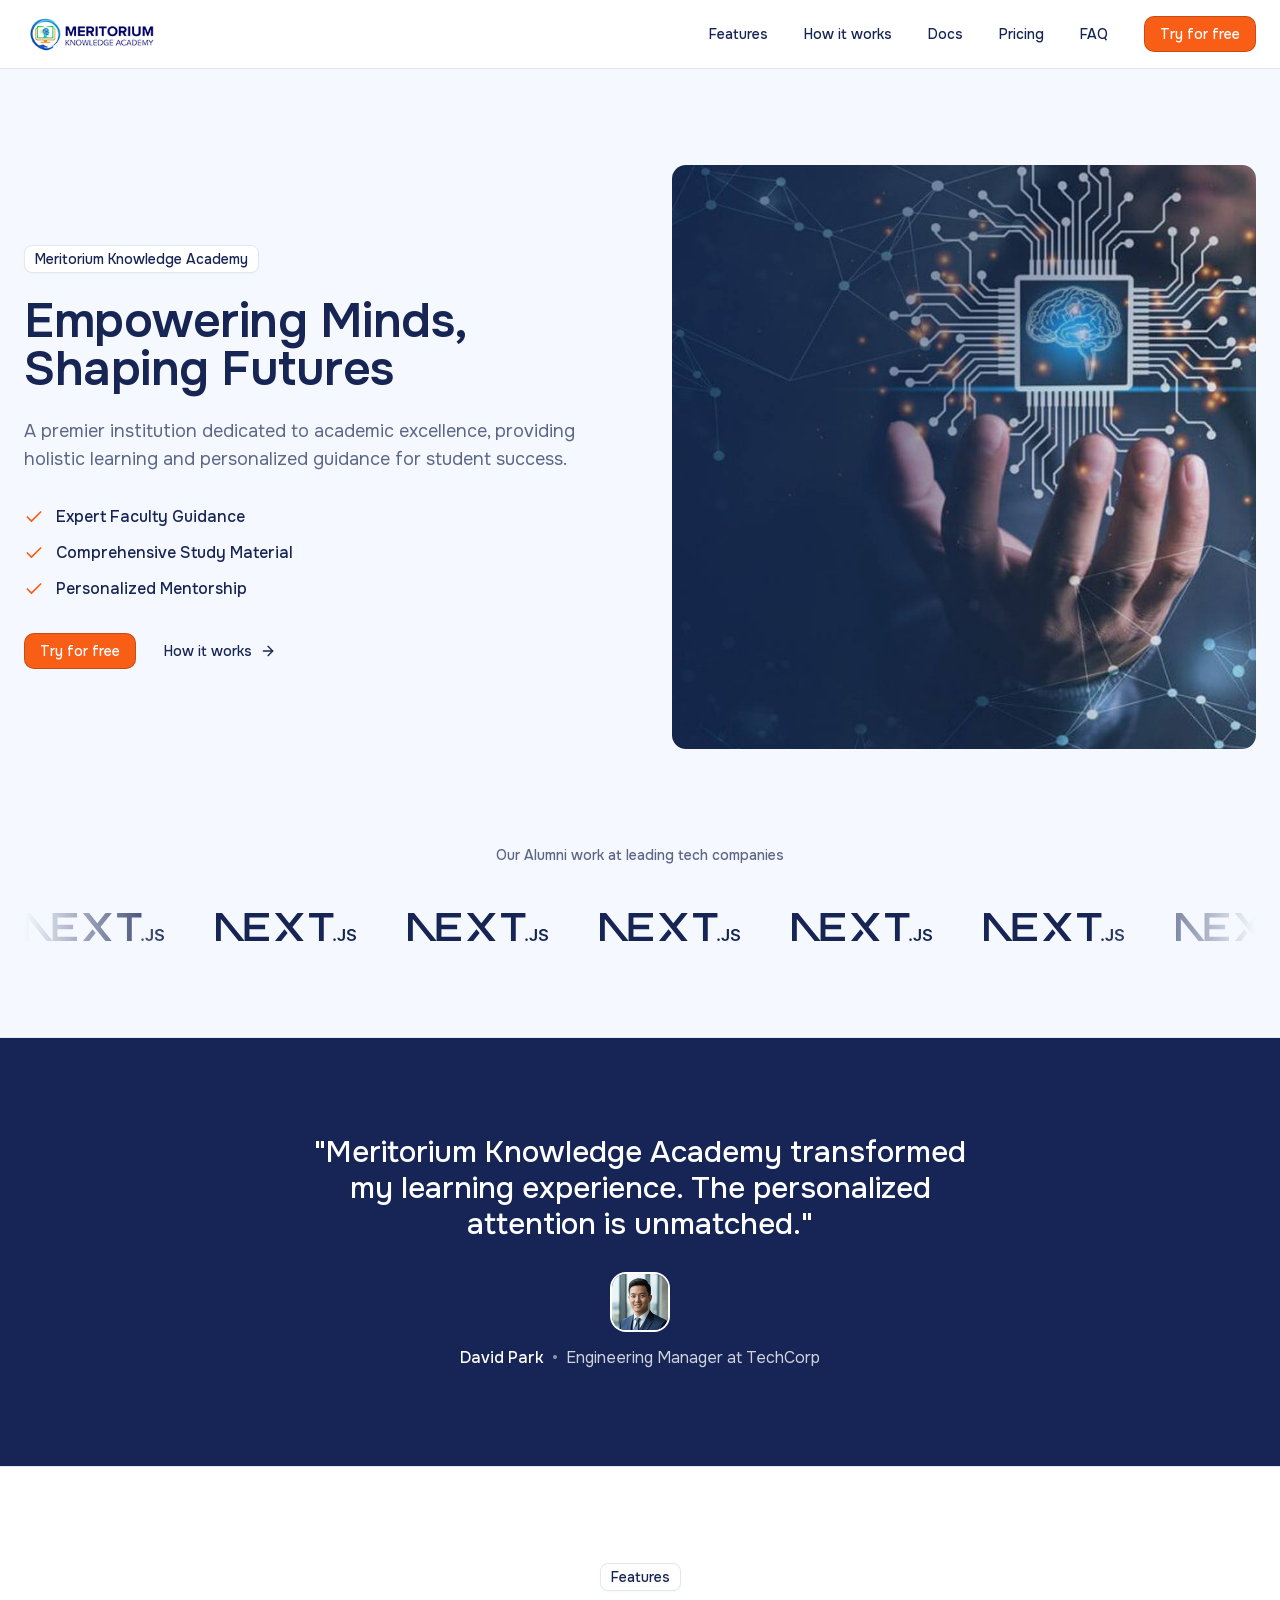
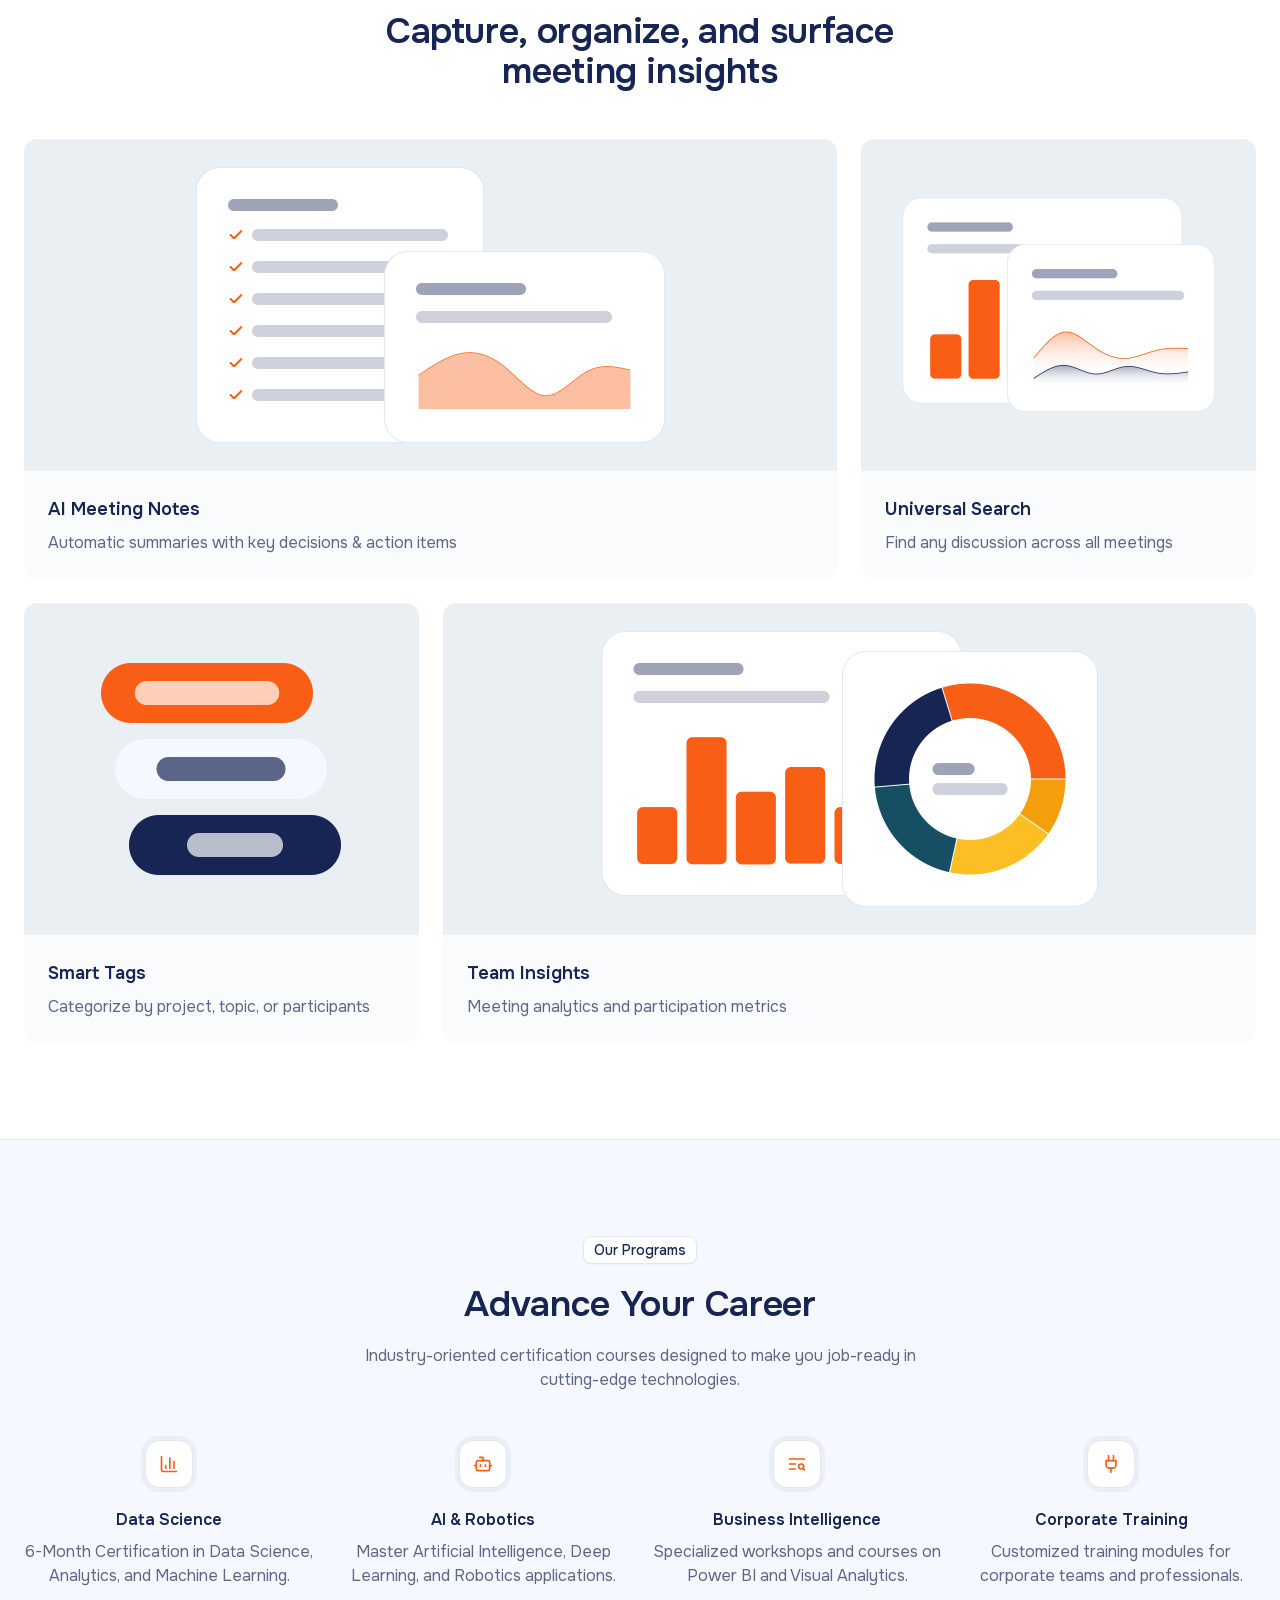
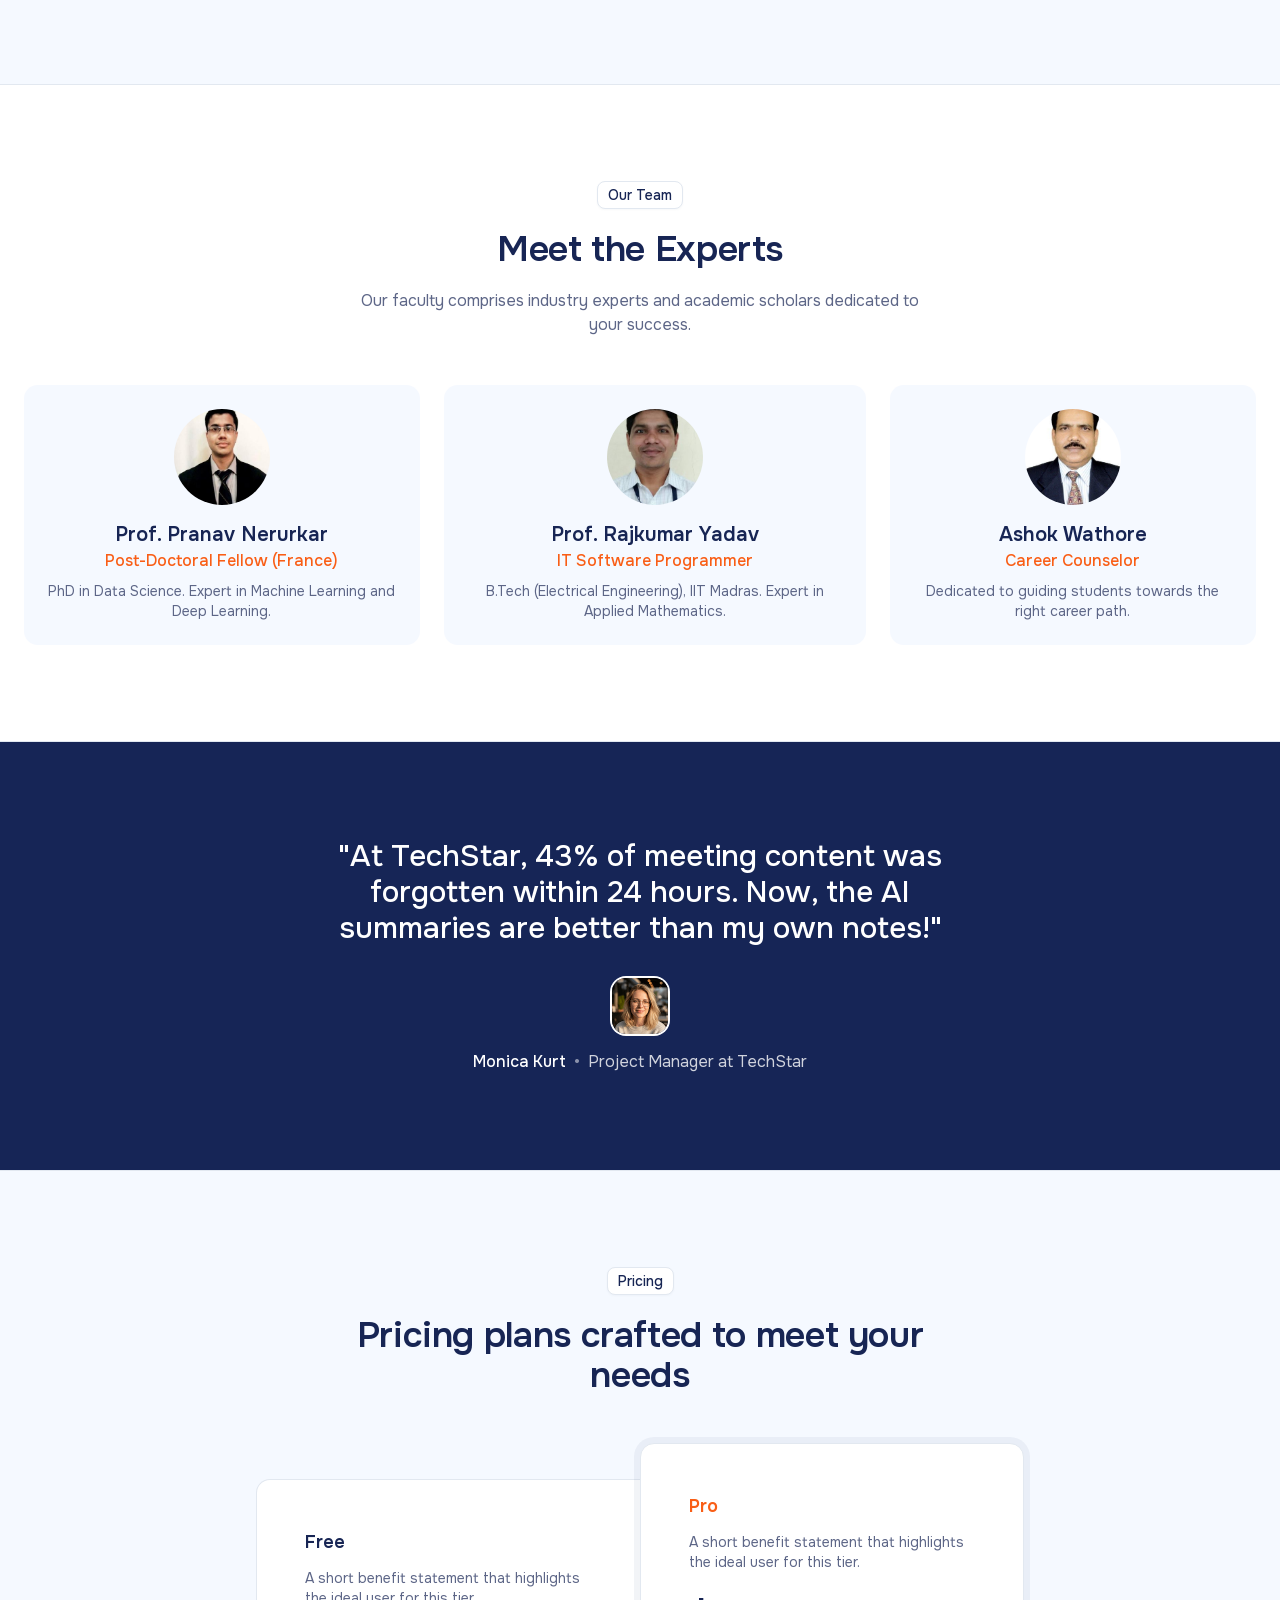
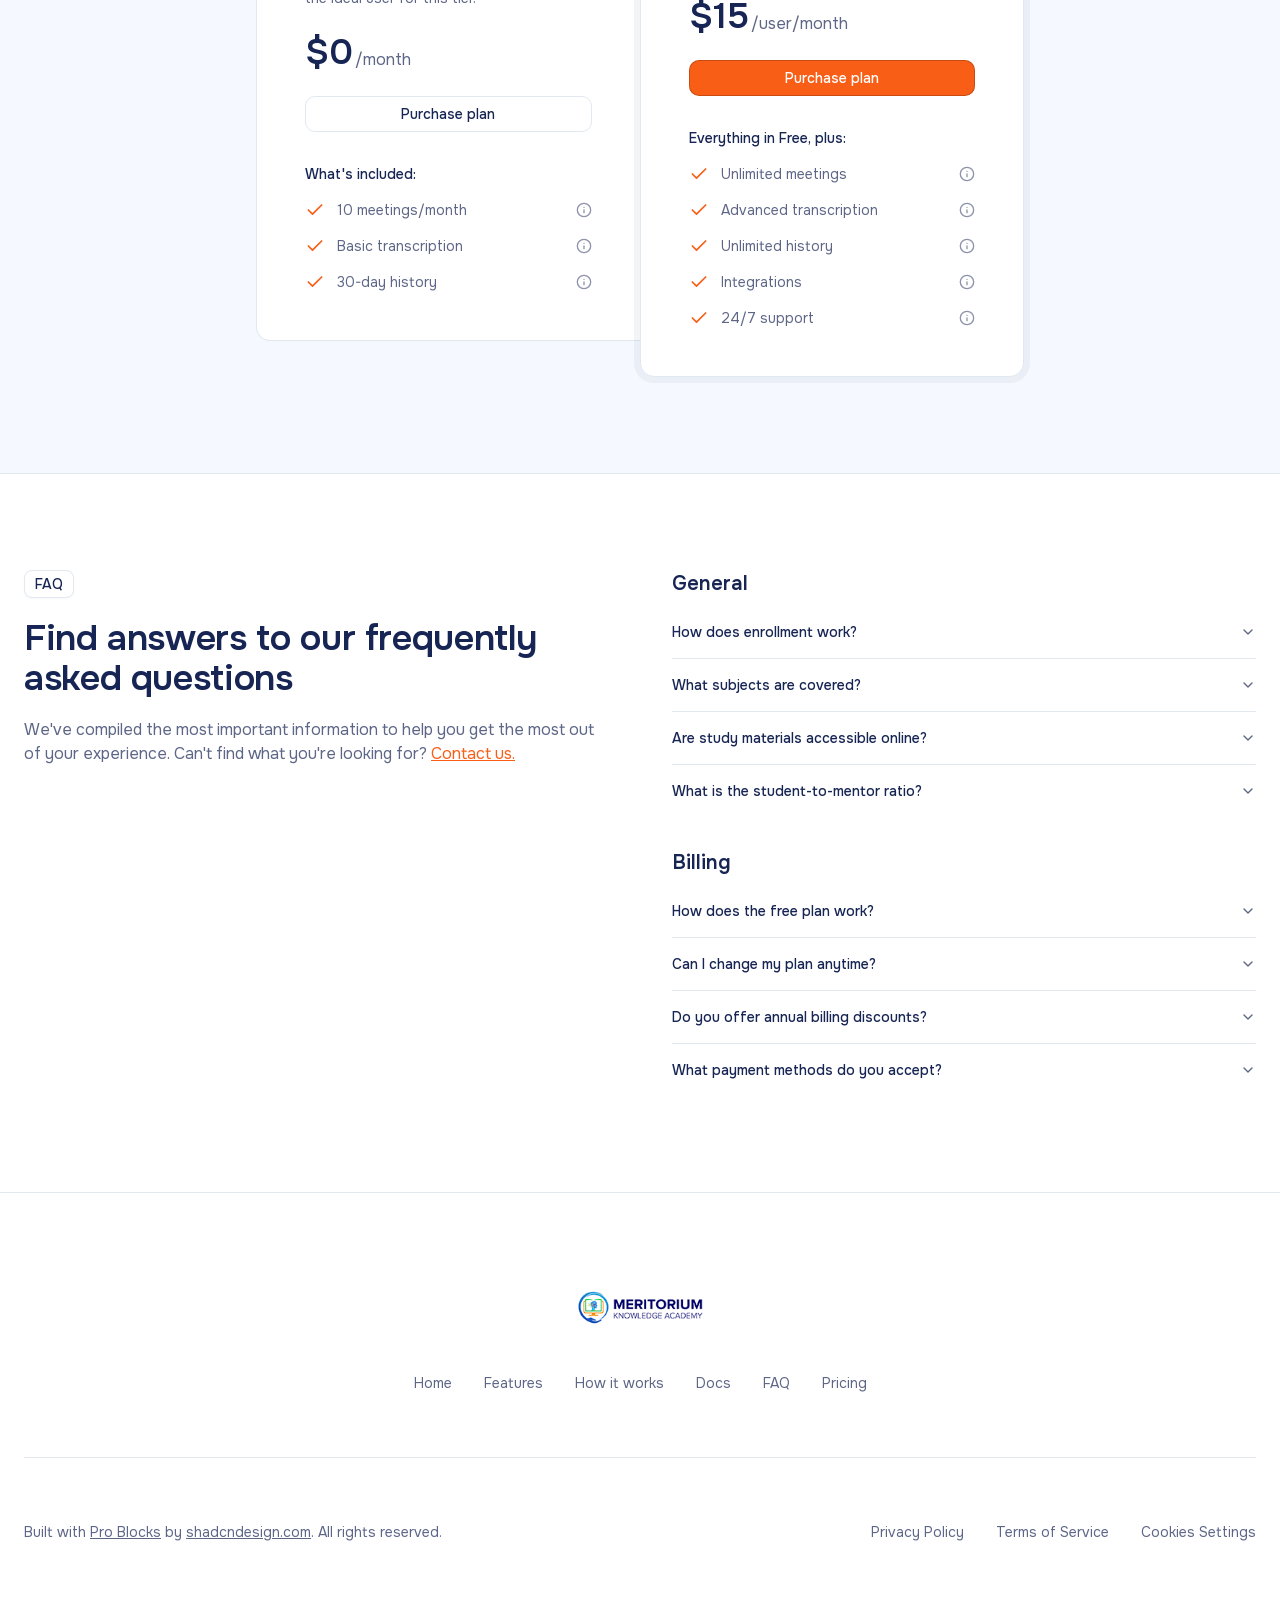
==== commit 0f8404e8: "Update from https://github.com/r04nx/meritorium.github.io/commit/e8d97cce8ba4abc438354fc6e8ba2732755" ====
--- a/index.html
+++ b/index.html
@@ -1 +1 @@
-<!DOCTYPE html><html lang="en"><head><meta charSet="utf-8"/><meta name="viewport" content="width=device-width, initial-scale=1"/><link rel="preload" href="/_next/static/media/6e50af2f4c313e23-s.p.woff2" as="font" crossorigin="" type="font/woff2"/><link rel="preload" as="image" href="/hero-bg.jpg"/><link rel="stylesheet" href="/_next/static/css/b9922440271ef856.css" data-precedence="next"/><link rel="preload" as="script" fetchPriority="low" href="/_next/static/chunks/webpack-b7059c8cc37787ef.js"/><script src="/_next/static/chunks/4eea2e4e-f6f9addac95a7dda.js" async=""></script><script src="/_next/static/chunks/337-dbf0ba4d0904e507.js" async=""></script><script src="/_next/static/chunks/main-app-d99f944039ab22cc.js" async=""></script><script src="/_next/static/chunks/663-603d059f72a64f69.js" async=""></script><script src="/_next/static/chunks/app/page-163a8df952e9deb9.js" async=""></script><meta name="next-size-adjust" content=""/><title>Meritorium Knowledge Academy - Expanding Knowledge Horizons</title><meta name="description" content="Meritorium Knowledge Academy is a premier institution dedicated to academic excellence and holistic learning."/><meta name="generator" content="v0.app"/><meta name="Content-Security-Policy" content="default-src &#x27;self&#x27;; img-src &#x27;self&#x27; data: https:; script-src &#x27;self&#x27; &#x27;unsafe-inline&#x27; &#x27;unsafe-eval&#x27;; style-src &#x27;self&#x27; &#x27;unsafe-inline&#x27;;"/><script src="/_next/static/chunks/polyfills-42372ed130431b0a.js" noModule=""></script></head><body class="__variable_dab7b6 relative antialiased"><main><nav class="bg-background sticky top-0 isolate z-50 border-b py-3.5 md:py-4"><div class="relative container m-auto flex flex-col justify-between gap-4 px-6 md:flex-row md:items-center md:gap-6"><div class="flex items-center justify-between"><a href="/"><svg width="135" height="36" viewBox="0 0 135 36" fill="none" xmlns="http://www.w3.org/2000/svg" class="text-foreground w-[120px] h-[32px] md:w-[135px] md:h-[36px]"><g clip-path="url(#clip0_22005_7547)"><g clip-path="url(#clip1_22005_7547)"><path fill-rule="evenodd" clip-rule="evenodd" d="M25.5391 1.96969C21.9841 -0.0227045 17.7853 -0.527706 13.8593 0.564945C9.93327 1.6576 6.599 4.25914 4.58444 7.8016C2.56989 11.3441 2.03868 15.5397 3.10679 19.4724C4.1749 23.4052 6.75558 26.7556 10.2854 28.7923V34.7143C10.2854 35.0553 10.4208 35.3823 10.662 35.6234C10.9031 35.8645 11.2301 36 11.5711 36H24.4282C24.7692 36 25.0963 35.8645 25.3374 35.6234C25.5785 35.3823 25.714 35.0553 25.714 34.7143V29.5714H29.5711C30.5941 29.5714 31.5752 29.165 32.2985 28.4417C33.0219 27.7183 33.4282 26.7372 33.4282 25.7143V15.4286C33.4279 12.6865 32.6967 9.99412 31.3101 7.62853C29.9235 5.26294 27.9314 3.30963 25.5391 1.96969Z" fill="#FFDFD0"></path><path d="M13.4351 6.90452C11.4747 8.03848 9.97314 9.82303 9.19107 11.9485C8.40901 14.0739 8.39577 16.4061 9.15366 18.5402C9.50851 19.538 10.5859 20.0394 11.6094 19.7668C16.7908 18.3937 22.0674 14.6831 25.2714 11.7877C26.1199 11.0188 26.2974 9.73824 25.5414 8.88195C24.0612 7.20665 22.0475 6.09441 19.8412 5.73358C17.635 5.37274 15.3719 5.78807 13.4351 6.90452Z" fill="#F95E16"></path></g><path d="M44 23.9412V11.741H47.2741L50.5309 17.6343L53.7533 11.741H56.9068V23.9412H54.4426V15.0323L50.979 21.2186H49.9795L46.4642 15.0323V23.9412H44Z" fill="currentColor"></path><path d="M59.1541 23.9412V14.86H61.5665V23.9412H59.1541ZM60.3603 13.9467C59.9123 13.9467 59.5504 13.8146 59.2747 13.5503C58.999 13.2746 58.8611 12.9242 58.8611 12.4992C58.8611 12.0512 59.0047 11.6893 59.2919 11.4136C59.5791 11.1379 59.941 11 60.3775 11C60.7796 11 61.1243 11.1379 61.4115 11.4136C61.7101 11.6778 61.8595 12.0339 61.8595 12.482C61.8595 12.9185 61.7159 13.2746 61.4287 13.5503C61.153 13.8146 60.7968 13.9467 60.3603 13.9467Z" fill="currentColor"></path><path d="M63.4789 23.9412V14.86H65.7363L65.8569 15.9111C66.1096 15.6009 66.3968 15.3597 66.7185 15.1874C67.0517 15.0036 67.3848 14.8772 67.718 14.8083C68.0626 14.7393 68.3728 14.7049 68.6485 14.7049C69.5216 14.7049 70.1994 14.8944 70.6819 15.2735C71.1759 15.6526 71.5262 16.1639 71.733 16.8072C71.9513 17.439 72.0604 18.1455 72.0604 18.9267V23.9412H69.6479V19.2369C69.6479 18.9612 69.625 18.6855 69.579 18.4098C69.5331 18.134 69.4469 17.8813 69.3205 17.6516C69.2057 17.4218 69.0391 17.238 68.8208 17.1001C68.6025 16.9623 68.3153 16.8933 67.9592 16.8933C67.4997 16.8933 67.1148 17.0082 66.8047 17.238C66.4945 17.4677 66.2647 17.7779 66.1154 18.1685C65.966 18.5591 65.8914 18.9899 65.8914 19.4609V23.9412H63.4789Z" fill="currentColor"></path><path d="M77.6517 24.0619C76.7326 24.0619 75.9687 23.8551 75.3598 23.4415C74.7624 23.0164 74.3144 22.4535 74.0157 21.7528C73.717 21.0405 73.5677 20.2536 73.5677 19.392C73.5677 18.4844 73.7285 17.6803 74.0502 16.9795C74.3719 16.2672 74.8486 15.7101 75.4804 15.308C76.1123 14.9059 76.8992 14.7049 77.8412 14.7049C78.1629 14.7049 78.4788 14.7451 78.789 14.8255C79.1107 14.8944 79.4036 15.0036 79.6678 15.1529C79.9435 15.2908 80.179 15.4746 80.3743 15.7043V11.741H82.7868V23.9412H80.4433L80.4088 22.9245C80.202 23.1888 79.9493 23.407 79.6506 23.5794C79.3634 23.7402 79.0532 23.8608 78.7201 23.9412C78.3869 24.0217 78.0308 24.0619 77.6517 24.0619ZM78.1342 21.8906C78.6511 21.8906 79.0704 21.77 79.3921 21.5288C79.7253 21.2875 79.9723 20.9773 80.1331 20.5982C80.2939 20.2191 80.3743 19.8113 80.3743 19.3748C80.3743 18.9267 80.2939 18.5189 80.1331 18.1513C79.9837 17.7722 79.7425 17.4735 79.4093 17.2552C79.0877 17.0255 78.6626 16.9106 78.1342 16.9106C77.6057 16.9106 77.1807 17.0312 76.859 17.2724C76.5373 17.5137 76.3076 17.8296 76.1697 18.2202C76.0434 18.5993 75.9802 19.0071 75.9802 19.4437C75.9802 19.7653 76.0146 20.0755 76.0836 20.3742C76.164 20.6614 76.2903 20.9199 76.4627 21.1496C76.635 21.3794 76.859 21.5632 77.1347 21.7011C77.4104 21.8274 77.7436 21.8906 78.1342 21.8906Z" fill="currentColor"></path><path d="M89.6279 24.0791C88.7778 24.0791 87.9851 23.947 87.2499 23.6828C86.5262 23.4185 85.9173 22.9992 85.4233 22.4248C84.9408 21.8504 84.6364 21.1094 84.51 20.2019H87.0259C87.1293 20.5925 87.3188 20.9084 87.5945 21.1496C87.8703 21.3794 88.1977 21.546 88.5768 21.6494C88.9674 21.7528 89.3752 21.8045 89.8002 21.8045C90.1219 21.8045 90.4378 21.7643 90.748 21.6838C91.0582 21.6034 91.3109 21.4656 91.5062 21.2703C91.713 21.075 91.8164 20.8108 91.8164 20.4776C91.8164 20.2249 91.7589 20.0181 91.6441 19.8572C91.5407 19.6964 91.3856 19.57 91.1788 19.4781C90.9835 19.3748 90.7423 19.2828 90.4551 19.2024C90.2138 19.1335 89.9611 19.0761 89.6968 19.0301C89.4441 18.9842 89.1914 18.9267 88.9386 18.8578C88.6974 18.7889 88.4619 18.7084 88.2321 18.6165C87.7956 18.5017 87.3763 18.3638 86.9742 18.203C86.5721 18.0307 86.216 17.8181 85.9058 17.5654C85.5956 17.3012 85.3486 16.9738 85.1648 16.5832C84.9925 16.1926 84.9063 15.7216 84.9063 15.1701C84.9063 14.5728 85.004 14.0673 85.1993 13.6537C85.4061 13.2402 85.676 12.9013 86.0092 12.637C86.3538 12.3613 86.7329 12.1488 87.1465 11.9995C87.5716 11.8501 87.9966 11.7467 88.4217 11.6893C88.8467 11.6318 89.2488 11.6031 89.6279 11.6031C90.4206 11.6031 91.1328 11.741 91.7647 12.0167C92.3965 12.2924 92.9135 12.706 93.3156 13.2574C93.7176 13.8088 93.9474 14.5038 94.0048 15.3425H91.6096C91.5636 14.9978 91.4373 14.7164 91.2305 14.4981C91.0237 14.2798 90.7595 14.119 90.4378 14.0156C90.1276 13.9122 89.7773 13.8605 89.3867 13.8605C89.1339 13.8605 88.8869 13.8835 88.6457 13.9294C88.4044 13.9754 88.1862 14.0501 87.9909 14.1535C87.8071 14.2454 87.6577 14.3717 87.5428 14.5326C87.4394 14.6934 87.3878 14.8887 87.3878 15.1184C87.3878 15.3482 87.4509 15.5492 87.5773 15.7216C87.7037 15.8824 87.8875 16.026 88.1287 16.1524C88.3815 16.2672 88.6744 16.3764 89.0076 16.4798C89.3522 16.5947 89.7141 16.6866 90.0932 16.7555C90.4723 16.8244 90.8342 16.9163 91.1788 17.0312C91.6153 17.1461 92.0232 17.2839 92.4023 17.4448C92.7814 17.5941 93.1145 17.7894 93.4017 18.0307C93.6889 18.2604 93.9129 18.5591 94.0738 18.9267C94.2346 19.2828 94.315 19.7251 94.315 20.2536C94.315 20.9544 94.1829 21.5517 93.9187 22.0457C93.6659 22.5282 93.3156 22.9188 92.8675 23.2175C92.431 23.5162 91.9313 23.7344 91.3684 23.8723C90.8054 24.0102 90.2253 24.0791 89.6279 24.0791Z" fill="currentColor"></path><path d="M96.0581 27.3359V14.86H98.3155L98.4362 15.9973C98.8038 15.5492 99.2231 15.2218 99.6941 15.0151C100.177 14.8083 100.705 14.7049 101.279 14.7049C102.176 14.7049 102.916 14.9117 103.502 15.3252C104.088 15.7388 104.525 16.3017 104.812 17.014C105.111 17.7147 105.26 18.5017 105.26 19.3748C105.26 20.2708 105.105 21.075 104.795 21.7872C104.496 22.488 104.042 23.0452 103.433 23.4587C102.825 23.8608 102.066 24.0619 101.159 24.0619C100.768 24.0619 100.401 24.0159 100.056 23.924C99.7113 23.8321 99.4069 23.7115 99.1427 23.5621C98.8785 23.4013 98.6544 23.2232 98.4706 23.0279V27.3359H96.0581ZM100.745 21.8906C101.285 21.8906 101.71 21.77 102.02 21.5288C102.331 21.2875 102.549 20.9831 102.675 20.6155C102.802 20.2364 102.865 19.8458 102.865 19.4437C102.865 19.0071 102.796 18.5936 102.658 18.203C102.52 17.8124 102.29 17.5022 101.969 17.2724C101.659 17.0312 101.233 16.9106 100.694 16.9106C100.211 16.9106 99.8032 17.0312 99.4701 17.2724C99.1369 17.5022 98.8842 17.8066 98.7119 18.1857C98.5396 18.5648 98.4534 18.9727 98.4534 19.4092C98.4534 19.8458 98.5338 20.2536 98.6946 20.6327C98.867 21.0118 99.1197 21.3162 99.4529 21.546C99.7975 21.7757 100.228 21.8906 100.745 21.8906Z" fill="currentColor"></path><path d="M109.689 24.0619C109.275 24.0619 108.873 24.0102 108.483 23.9068C108.104 23.7919 107.765 23.6196 107.466 23.3898C107.167 23.1601 106.932 22.8728 106.76 22.5282C106.587 22.1836 106.501 21.7815 106.501 21.322C106.501 20.7016 106.628 20.2076 106.88 19.84C107.133 19.4609 107.472 19.1737 107.897 18.9784C108.322 18.7831 108.81 18.651 109.362 18.5821C109.925 18.5132 110.505 18.4787 111.102 18.4787H112.412C112.412 18.1455 112.349 17.8526 112.222 17.5999C112.107 17.3356 111.929 17.1346 111.688 16.9967C111.447 16.8474 111.137 16.7727 110.757 16.7727C110.516 16.7727 110.281 16.8072 110.051 16.8761C109.833 16.9336 109.649 17.0197 109.5 17.1346C109.35 17.2495 109.253 17.3988 109.207 17.5826H106.76C106.829 17.0772 106.989 16.6464 107.242 16.2902C107.495 15.9226 107.811 15.6239 108.19 15.3942C108.569 15.1644 108.983 14.9978 109.431 14.8944C109.89 14.7796 110.361 14.7221 110.844 14.7221C112.165 14.7221 113.141 15.1012 113.773 15.8594C114.405 16.6061 114.721 17.6688 114.721 19.0473V23.9412H112.55L112.515 22.7695C112.228 23.1715 111.901 23.4645 111.533 23.6483C111.177 23.8321 110.832 23.947 110.499 23.9929C110.166 24.0389 109.896 24.0619 109.689 24.0619ZM110.24 22.1491C110.643 22.1491 111.01 22.0687 111.343 21.9079C111.676 21.747 111.941 21.5288 112.136 21.253C112.331 20.9773 112.429 20.6672 112.429 20.3225V20.0985H110.775C110.533 20.0985 110.298 20.11 110.068 20.133C109.85 20.1559 109.649 20.2019 109.465 20.2708C109.293 20.3283 109.155 20.4259 109.051 20.5638C108.948 20.7016 108.896 20.8854 108.896 21.1152C108.896 21.3449 108.954 21.5402 109.069 21.7011C109.195 21.8504 109.362 21.9653 109.568 22.0457C109.775 22.1146 109.999 22.1491 110.24 22.1491Z" fill="currentColor"></path><path d="M120.672 24.0619C119.742 24.0619 118.943 23.8723 118.277 23.4932C117.622 23.1141 117.122 22.5799 116.778 21.8906C116.433 21.1899 116.261 20.3685 116.261 19.4264C116.261 18.4729 116.439 17.6458 116.795 16.945C117.151 16.2328 117.662 15.6814 118.328 15.2908C119.006 14.9002 119.822 14.7049 120.775 14.7049C121.511 14.7049 122.165 14.837 122.74 15.1012C123.314 15.3654 123.774 15.7445 124.118 16.2385C124.475 16.7325 124.681 17.3414 124.739 18.0651H122.378C122.275 17.663 122.074 17.3701 121.775 17.1863C121.488 17.0025 121.143 16.9106 120.741 16.9106C120.224 16.9106 119.81 17.0369 119.5 17.2897C119.202 17.5424 118.983 17.8641 118.845 18.2547C118.719 18.6453 118.656 19.0359 118.656 19.4264C118.656 19.8515 118.725 20.2536 118.863 20.6327C119.001 21.0003 119.219 21.3047 119.517 21.546C119.828 21.7757 120.23 21.8906 120.724 21.8906C121.137 21.8906 121.499 21.7987 121.809 21.6149C122.12 21.4196 122.321 21.1209 122.412 20.7188H124.825C124.768 21.4656 124.543 22.0859 124.153 22.5799C123.762 23.0739 123.263 23.4473 122.654 23.7C122.056 23.9412 121.396 24.0619 120.672 24.0619Z" fill="currentColor"></path><path d="M130.434 24.0619C129.481 24.0619 128.671 23.8723 128.005 23.4932C127.338 23.1141 126.827 22.5799 126.471 21.8906C126.115 21.1899 125.937 20.3742 125.937 19.4437C125.937 18.5017 126.121 17.6803 126.488 16.9795C126.856 16.2672 127.373 15.7101 128.039 15.308C128.717 14.9059 129.515 14.7049 130.434 14.7049C131.124 14.7049 131.727 14.8198 132.244 15.0495C132.772 15.2793 133.214 15.6009 133.571 16.0145C133.938 16.4281 134.208 16.9106 134.381 17.462C134.564 18.0019 134.65 18.5878 134.639 19.2197C134.639 19.3805 134.633 19.5356 134.622 19.6849C134.61 19.8343 134.587 19.9836 134.553 20.133H128.332C128.367 20.4776 128.464 20.7935 128.625 21.0807C128.786 21.3679 129.01 21.5977 129.297 21.77C129.596 21.9308 129.963 22.0113 130.4 22.0113C130.687 22.0113 130.951 21.9825 131.193 21.9251C131.434 21.8562 131.641 21.7528 131.813 21.6149C131.985 21.4771 132.106 21.3162 132.175 21.1324H134.553C134.403 21.8102 134.122 22.3674 133.708 22.8039C133.306 23.2405 132.818 23.5621 132.244 23.7689C131.669 23.9642 131.066 24.0619 130.434 24.0619ZM128.384 18.4442H132.33C132.318 18.134 132.238 17.8468 132.089 17.5826C131.951 17.3069 131.738 17.0886 131.451 16.9278C131.175 16.7555 130.819 16.6693 130.383 16.6693C129.946 16.6693 129.579 16.7555 129.28 16.9278C128.993 17.1001 128.774 17.3241 128.625 17.5999C128.487 17.8641 128.407 18.1455 128.384 18.4442Z" fill="currentColor"></path></g><defs><clipPath id="clip0_22005_7547"><rect width="135" height="36" fill="white"></rect></clipPath><clipPath id="clip1_22005_7547"><rect width="36" height="36" fill="white"></rect></clipPath></defs></svg></a><button data-slot="button" class="gap-2 whitespace-nowrap rounded-lg text-sm font-medium transition-all disabled:pointer-events-none disabled:opacity-50 [&amp;_svg]:pointer-events-none [&amp;_svg:not([class*=&#x27;size-&#x27;])]:size-4 shrink-0 [&amp;_svg]:shrink-0 outline-none focus-visible:border-ring focus-visible:ring-ring/50 focus-visible:ring-[3px] aria-invalid:ring-destructive/20 dark:aria-invalid:ring-destructive/40 aria-invalid:border-destructive hover:bg-accent hover:text-accent-foreground dark:hover:bg-accent/50 px-4 py-2 has-[&gt;svg]:px-4 flex size-9 items-center justify-center md:hidden" aria-label="Open menu"><svg xmlns="http://www.w3.org/2000/svg" width="24" height="24" viewBox="0 0 24 24" fill="none" stroke="currentColor" stroke-width="2" stroke-linecap="round" stroke-linejoin="round" class="lucide lucide-menu"><line x1="4" x2="20" y1="12" y2="12"></line><line x1="4" x2="20" y1="6" y2="6"></line><line x1="4" x2="20" y1="18" y2="18"></line></svg></button></div><div class="hidden w-full flex-row justify-end gap-5 md:flex"><div class="flex flex-col gap-1 md:flex-row "><a href="#features"><button data-slot="button" class="inline-flex items-center justify-center gap-2 whitespace-nowrap rounded-lg text-sm font-medium transition-all disabled:pointer-events-none disabled:opacity-50 [&amp;_svg]:pointer-events-none [&amp;_svg:not([class*=&#x27;size-&#x27;])]:size-4 shrink-0 [&amp;_svg]:shrink-0 outline-none focus-visible:border-ring focus-visible:ring-ring/50 focus-visible:ring-[3px] aria-invalid:ring-destructive/20 dark:aria-invalid:ring-destructive/40 aria-invalid:border-destructive hover:bg-accent hover:text-accent-foreground dark:hover:bg-accent/50 h-9 px-4 py-2 has-[&gt;svg]:px-4 w-full md:w-auto">Features</button></a><a href="#how-it-works"><button data-slot="button" class="inline-flex items-center justify-center gap-2 whitespace-nowrap rounded-lg text-sm font-medium transition-all disabled:pointer-events-none disabled:opacity-50 [&amp;_svg]:pointer-events-none [&amp;_svg:not([class*=&#x27;size-&#x27;])]:size-4 shrink-0 [&amp;_svg]:shrink-0 outline-none focus-visible:border-ring focus-visible:ring-ring/50 focus-visible:ring-[3px] aria-invalid:ring-destructive/20 dark:aria-invalid:ring-destructive/40 aria-invalid:border-destructive hover:bg-accent hover:text-accent-foreground dark:hover:bg-accent/50 h-9 px-4 py-2 has-[&gt;svg]:px-4 w-full md:w-auto">How it works</button></a><a href="https://www.shadcndesign.com/pro-blocks"><button data-slot="button" class="inline-flex items-center justify-center gap-2 whitespace-nowrap rounded-lg text-sm font-medium transition-all disabled:pointer-events-none disabled:opacity-50 [&amp;_svg]:pointer-events-none [&amp;_svg:not([class*=&#x27;size-&#x27;])]:size-4 shrink-0 [&amp;_svg]:shrink-0 outline-none focus-visible:border-ring focus-visible:ring-ring/50 focus-visible:ring-[3px] aria-invalid:ring-destructive/20 dark:aria-invalid:ring-destructive/40 aria-invalid:border-destructive hover:bg-accent hover:text-accent-foreground dark:hover:bg-accent/50 h-9 px-4 py-2 has-[&gt;svg]:px-4 w-full md:w-auto">Docs</button></a><a href="#pricing"><button data-slot="button" class="inline-flex items-center justify-center gap-2 whitespace-nowrap rounded-lg text-sm font-medium transition-all disabled:pointer-events-none disabled:opacity-50 [&amp;_svg]:pointer-events-none [&amp;_svg:not([class*=&#x27;size-&#x27;])]:size-4 shrink-0 [&amp;_svg]:shrink-0 outline-none focus-visible:border-ring focus-visible:ring-ring/50 focus-visible:ring-[3px] aria-invalid:ring-destructive/20 dark:aria-invalid:ring-destructive/40 aria-invalid:border-destructive hover:bg-accent hover:text-accent-foreground dark:hover:bg-accent/50 h-9 px-4 py-2 has-[&gt;svg]:px-4 w-full md:w-auto">Pricing</button></a><a href="#faq"><button data-slot="button" class="inline-flex items-center justify-center gap-2 whitespace-nowrap rounded-lg text-sm font-medium transition-all disabled:pointer-events-none disabled:opacity-50 [&amp;_svg]:pointer-events-none [&amp;_svg:not([class*=&#x27;size-&#x27;])]:size-4 shrink-0 [&amp;_svg]:shrink-0 outline-none focus-visible:border-ring focus-visible:ring-ring/50 focus-visible:ring-[3px] aria-invalid:ring-destructive/20 dark:aria-invalid:ring-destructive/40 aria-invalid:border-destructive hover:bg-accent hover:text-accent-foreground dark:hover:bg-accent/50 h-9 px-4 py-2 has-[&gt;svg]:px-4 w-full md:w-auto">FAQ</button></a></div><a href="#pricing"><button data-slot="button" class="inline-flex items-center justify-center gap-2 whitespace-nowrap rounded-lg text-sm font-medium transition-all disabled:pointer-events-none disabled:opacity-50 [&amp;_svg]:pointer-events-none [&amp;_svg:not([class*=&#x27;size-&#x27;])]:size-4 shrink-0 [&amp;_svg]:shrink-0 outline-none focus-visible:border-ring focus-visible:ring-ring/50 focus-visible:ring-[3px] aria-invalid:ring-destructive/20 dark:aria-invalid:ring-destructive/40 aria-invalid:border-destructive bg-primary text-primary-foreground hover:bg-primary/90 shadow-[inset_0px_0px_0px_1px_rgba(0,0,0,0.2)] h-9 px-4 py-2 has-[&gt;svg]:px-4">Try for free</button></a></div></div></nav><section class="bg-secondary section-padding-y" aria-labelledby="hero-heading"><div class="container-padding-x container mx-auto flex flex-col items-center gap-12 lg:flex-row lg:gap-16"><div class="flex flex-1 flex-col gap-6 lg:gap-8"><div class="section-title-gap-xl flex flex-col"><div class="flex items-center justify-center text-sm font-medium w-fit gap-1 [&amp;_svg]:size-3.5 [&amp;_svg]:shrink-0 bg-background border shadow-xs px-2.5 rounded-md h-7">Meritorium Knowledge Academy</div><h1 id="hero-heading" class="heading-xl">Empowering Minds, Shaping Futures</h1><p class="text-muted-foreground text-base lg:text-lg">A premier institution dedicated to academic excellence, providing holistic learning and personalized guidance for student success.</p></div><div class="flex flex-col gap-2 md:gap-3"><div class="flex items-start gap-3"><div class="pt-0.5"><svg xmlns="http://www.w3.org/2000/svg" width="24" height="24" viewBox="0 0 24 24" fill="none" stroke="currentColor" stroke-width="2" stroke-linecap="round" stroke-linejoin="round" class="lucide lucide-check text-primary h-5 w-5"><path d="M20 6 9 17l-5-5"></path></svg></div><span class="text-card-foreground text-base leading-6 font-medium">Expert Faculty Guidance</span></div><div class="flex items-start gap-3"><div class="pt-0.5"><svg xmlns="http://www.w3.org/2000/svg" width="24" height="24" viewBox="0 0 24 24" fill="none" stroke="currentColor" stroke-width="2" stroke-linecap="round" stroke-linejoin="round" class="lucide lucide-check text-primary h-5 w-5"><path d="M20 6 9 17l-5-5"></path></svg></div><span class="text-card-foreground text-base leading-6 font-medium">Comprehensive Study Material</span></div><div class="flex items-start gap-3"><div class="pt-0.5"><svg xmlns="http://www.w3.org/2000/svg" width="24" height="24" viewBox="0 0 24 24" fill="none" stroke="currentColor" stroke-width="2" stroke-linecap="round" stroke-linejoin="round" class="lucide lucide-check text-primary h-5 w-5"><path d="M20 6 9 17l-5-5"></path></svg></div><span class="text-card-foreground text-base leading-6 font-medium">Personalized Mentorship</span></div></div><div class="flex flex-col gap-3 sm:flex-row"><button data-slot="button" class="inline-flex items-center justify-center gap-2 whitespace-nowrap rounded-lg text-sm font-medium transition-all disabled:pointer-events-none disabled:opacity-50 [&amp;_svg]:pointer-events-none [&amp;_svg:not([class*=&#x27;size-&#x27;])]:size-4 shrink-0 [&amp;_svg]:shrink-0 outline-none focus-visible:border-ring focus-visible:ring-ring/50 focus-visible:ring-[3px] aria-invalid:ring-destructive/20 dark:aria-invalid:ring-destructive/40 aria-invalid:border-destructive bg-primary text-primary-foreground hover:bg-primary/90 shadow-[inset_0px_0px_0px_1px_rgba(0,0,0,0.2)] h-9 px-4 py-2 has-[&gt;svg]:px-4">Try for free</button><button data-slot="button" class="inline-flex items-center justify-center gap-2 whitespace-nowrap rounded-lg text-sm font-medium transition-all disabled:pointer-events-none disabled:opacity-50 [&amp;_svg]:pointer-events-none [&amp;_svg:not([class*=&#x27;size-&#x27;])]:size-4 shrink-0 [&amp;_svg]:shrink-0 outline-none focus-visible:border-ring focus-visible:ring-ring/50 focus-visible:ring-[3px] aria-invalid:ring-destructive/20 dark:aria-invalid:ring-destructive/40 aria-invalid:border-destructive hover:bg-accent hover:text-accent-foreground dark:hover:bg-accent/50 h-9 px-4 py-2 has-[&gt;svg]:px-4">How it works<svg xmlns="http://www.w3.org/2000/svg" width="24" height="24" viewBox="0 0 24 24" fill="none" stroke="currentColor" stroke-width="2" stroke-linecap="round" stroke-linejoin="round" class="lucide lucide-arrow-right"><path d="M5 12h14"></path><path d="m12 5 7 7-7 7"></path></svg></button></div></div><div class="w-full flex-1"><div style="position:relative;width:100%;padding-bottom:100%" data-radix-aspect-ratio-wrapper=""><div data-slot="aspect-ratio" style="position:absolute;top:0;right:0;bottom:0;left:0"><img alt="Hero visual" decoding="async" data-nimg="fill" class="h-full w-full rounded-xl object-cover" style="position:absolute;height:100%;width:100%;left:0;top:0;right:0;bottom:0;color:transparent" src="/hero-bg.jpg"/></div></div></div></div></section><section class="jsx-8bd6f91fe66c6812 bg-secondary border-b pb-16 lg:pb-24"><div class="jsx-8bd6f91fe66c6812 container-padding-x container mx-auto"><div class="jsx-8bd6f91fe66c6812 flex flex-col items-center gap-8 md:gap-12"><div class="jsx-8bd6f91fe66c6812 section-title-gap-lg flex max-w-xl flex-col items-center text-center"><div class="flex items-center justify-center text-sm font-medium w-fit gap-1 [&amp;_svg]:size-3.5 [&amp;_svg]:shrink-0 bg-transparent text-muted-foreground">Our Alumni work at leading tech companies</div></div><div class="jsx-8bd6f91fe66c6812 relative w-full overflow-hidden mask-[linear-gradient(to_right,transparent_0%,black_12.5%,black_87.5%,transparent_100%)]"><div class="jsx-8bd6f91fe66c6812 animate-infinite-scroll flex w-max items-center"><div class="jsx-8bd6f91fe66c6812 w-48 flex-shrink-0 place-items-center"><div class="jsx-8bd6f91fe66c6812 w-36"><div class="flex items-center gap-3"><svg width="140" height="28" viewBox="0 0 160 32" fill="none" xmlns="http://www.w3.org/2000/svg"><g clip-path="url(#clip0_17754_32844)"><path d="M106.363 0.0133667H134.233V5.14427H123.177V32.1373H117.649V5.14427H106.363V0.0133667Z" fill="currentColor"></path><path d="M60.5293 0.0133667V5.14427H38.1902V13.3983H56.1553V18.5292H38.1902V27.0064H60.5293V32.1373H32.6625V5.14427H32.6602V0.0133667H60.5293Z" fill="currentColor"></path><path d="M74.4451 0.0267944H67.2109L93.122 32.1507H100.377L87.4201 16.0998L100.357 0.0513029L93.122 0.0624543L83.7981 11.613L74.4451 0.0267944Z" fill="currentColor"></path><path d="M81.8676 22.9731L78.2449 18.4802L67.1895 32.1752H74.4443L81.8676 22.9731Z" fill="currentColor"></path><path fill-rule="evenodd" clip-rule="evenodd" d="M32.8556 32.1373L6.90969 0H0V32.1239H5.52776V6.86647L25.9114 32.1373H32.8556Z" fill="currentColor"></path><path d="M135.475 31.9411C135.07 31.9411 134.725 31.8012 134.437 31.5214C134.149 31.2417 134.006 30.903 134.01 30.5017C134.006 30.1115 134.149 29.7764 134.437 29.4967C134.725 29.2169 135.07 29.077 135.475 29.077C135.864 29.077 136.205 29.2169 136.493 29.4967C136.785 29.7764 136.931 30.1115 136.935 30.5017C136.931 30.7667 136.864 31.0097 136.729 31.2269C136.591 31.4478 136.415 31.6208 136.193 31.746C135.976 31.8749 135.737 31.9411 135.475 31.9411Z" fill="currentColor"></path><path d="M144.909 18.4082H147.359V27.8216C147.355 28.6867 147.167 29.4267 146.801 30.0489C146.43 30.671 145.917 31.1459 145.258 31.4809C144.602 31.8122 143.834 31.9816 142.962 31.9816C142.164 31.9816 141.448 31.838 140.812 31.5582C140.175 31.2784 139.669 30.8588 139.299 30.3065C138.924 29.7543 138.74 29.0659 138.74 28.2413H141.194C141.198 28.6021 141.28 28.9149 141.437 29.1763C141.594 29.4377 141.812 29.6365 142.089 29.7764C142.369 29.9163 142.692 29.9862 143.055 29.9862C143.448 29.9862 143.786 29.9052 144.059 29.7396C144.332 29.5776 144.542 29.3346 144.688 29.0107C144.83 28.6904 144.906 28.2928 144.909 27.8216V18.4082Z" fill="currentColor"></path><path d="M157.438 22.0896C157.379 21.519 157.116 21.0736 156.66 20.757C156.199 20.4367 155.603 20.2784 154.873 20.2784C154.36 20.2784 153.918 20.3557 153.551 20.5066C153.184 20.6613 152.899 20.8674 152.704 21.1288C152.51 21.3902 152.412 21.6884 152.405 22.0234C152.405 22.3032 152.472 22.5461 152.603 22.7486C152.734 22.9548 152.91 23.1278 153.139 23.2677C153.363 23.4113 153.614 23.5291 153.888 23.6248C154.165 23.7205 154.442 23.8015 154.719 23.8678L155.996 24.1807C156.51 24.2985 157.008 24.4568 157.484 24.6593C157.959 24.8581 158.39 25.1121 158.768 25.4176C159.146 25.7232 159.446 26.0913 159.667 26.5221C159.888 26.9528 160 27.4571 160 28.0388C160 28.8229 159.798 29.5114 159.39 30.1077C158.982 30.7004 158.394 31.1643 157.622 31.4993C156.854 31.8307 155.925 32 154.832 32C153.776 32 152.854 31.8381 152.079 31.5141C151.3 31.1938 150.693 30.7225 150.255 30.1041C149.817 29.4856 149.581 28.7309 149.547 27.8437H151.974C152.008 28.3075 152.158 28.6941 152.412 29.007C152.671 29.3162 153.008 29.5445 153.42 29.6991C153.836 29.85 154.3 29.9274 154.813 29.9274C155.349 29.9274 155.821 29.8464 156.229 29.6881C156.633 29.5298 156.952 29.3089 157.18 29.0218C157.412 28.7383 157.529 28.4033 157.532 28.0204C157.529 27.6707 157.423 27.3798 157.221 27.1516C157.015 26.9233 156.731 26.7319 156.367 26.5773C156 26.4227 155.573 26.2828 155.086 26.1613L153.536 25.7711C152.416 25.4876 151.528 25.0569 150.88 24.4789C150.229 23.9009 149.906 23.1352 149.906 22.1743C149.906 21.3865 150.124 20.6944 150.562 20.1017C150.996 19.509 151.592 19.0488 152.345 18.7212C153.101 18.3899 153.955 18.2278 154.906 18.2278C155.873 18.2278 156.719 18.3899 157.45 18.7212C158.18 19.0488 158.753 19.5053 159.169 20.087C159.585 20.6686 159.802 21.335 159.813 22.0896H157.438Z" fill="currentColor"></path></g><defs><clipPath id="clip0_17754_32844"><rect width="160" height="32" fill="transparent"></rect></clipPath></defs></svg></div></div></div><div class="jsx-8bd6f91fe66c6812 w-48 flex-shrink-0 place-items-center"><div class="jsx-8bd6f91fe66c6812 w-36"><div class="flex items-center gap-3"><svg width="140" height="28" viewBox="0 0 160 32" fill="none" xmlns="http://www.w3.org/2000/svg"><g clip-path="url(#clip0_17754_32844)"><path d="M106.363 0.0133667H134.233V5.14427H123.177V32.1373H117.649V5.14427H106.363V0.0133667Z" fill="currentColor"></path><path d="M60.5293 0.0133667V5.14427H38.1902V13.3983H56.1553V18.5292H38.1902V27.0064H60.5293V32.1373H32.6625V5.14427H32.6602V0.0133667H60.5293Z" fill="currentColor"></path><path d="M74.4451 0.0267944H67.2109L93.122 32.1507H100.377L87.4201 16.0998L100.357 0.0513029L93.122 0.0624543L83.7981 11.613L74.4451 0.0267944Z" fill="currentColor"></path><path d="M81.8676 22.9731L78.2449 18.4802L67.1895 32.1752H74.4443L81.8676 22.9731Z" fill="currentColor"></path><path fill-rule="evenodd" clip-rule="evenodd" d="M32.8556 32.1373L6.90969 0H0V32.1239H5.52776V6.86647L25.9114 32.1373H32.8556Z" fill="currentColor"></path><path d="M135.475 31.9411C135.07 31.9411 134.725 31.8012 134.437 31.5214C134.149 31.2417 134.006 30.903 134.01 30.5017C134.006 30.1115 134.149 29.7764 134.437 29.4967C134.725 29.2169 135.07 29.077 135.475 29.077C135.864 29.077 136.205 29.2169 136.493 29.4967C136.785 29.7764 136.931 30.1115 136.935 30.5017C136.931 30.7667 136.864 31.0097 136.729 31.2269C136.591 31.4478 136.415 31.6208 136.193 31.746C135.976 31.8749 135.737 31.9411 135.475 31.9411Z" fill="currentColor"></path><path d="M144.909 18.4082H147.359V27.8216C147.355 28.6867 147.167 29.4267 146.801 30.0489C146.43 30.671 145.917 31.1459 145.258 31.4809C144.602 31.8122 143.834 31.9816 142.962 31.9816C142.164 31.9816 141.448 31.838 140.812 31.5582C140.175 31.2784 139.669 30.8588 139.299 30.3065C138.924 29.7543 138.74 29.0659 138.74 28.2413H141.194C141.198 28.6021 141.28 28.9149 141.437 29.1763C141.594 29.4377 141.812 29.6365 142.089 29.7764C142.369 29.9163 142.692 29.9862 143.055 29.9862C143.448 29.9862 143.786 29.9052 144.059 29.7396C144.332 29.5776 144.542 29.3346 144.688 29.0107C144.83 28.6904 144.906 28.2928 144.909 27.8216V18.4082Z" fill="currentColor"></path><path d="M157.438 22.0896C157.379 21.519 157.116 21.0736 156.66 20.757C156.199 20.4367 155.603 20.2784 154.873 20.2784C154.36 20.2784 153.918 20.3557 153.551 20.5066C153.184 20.6613 152.899 20.8674 152.704 21.1288C152.51 21.3902 152.412 21.6884 152.405 22.0234C152.405 22.3032 152.472 22.5461 152.603 22.7486C152.734 22.9548 152.91 23.1278 153.139 23.2677C153.363 23.4113 153.614 23.5291 153.888 23.6248C154.165 23.7205 154.442 23.8015 154.719 23.8678L155.996 24.1807C156.51 24.2985 157.008 24.4568 157.484 24.6593C157.959 24.8581 158.39 25.1121 158.768 25.4176C159.146 25.7232 159.446 26.0913 159.667 26.5221C159.888 26.9528 160 27.4571 160 28.0388C160 28.8229 159.798 29.5114 159.39 30.1077C158.982 30.7004 158.394 31.1643 157.622 31.4993C156.854 31.8307 155.925 32 154.832 32C153.776 32 152.854 31.8381 152.079 31.5141C151.3 31.1938 150.693 30.7225 150.255 30.1041C149.817 29.4856 149.581 28.7309 149.547 27.8437H151.974C152.008 28.3075 152.158 28.6941 152.412 29.007C152.671 29.3162 153.008 29.5445 153.42 29.6991C153.836 29.85 154.3 29.9274 154.813 29.9274C155.349 29.9274 155.821 29.8464 156.229 29.6881C156.633 29.5298 156.952 29.3089 157.18 29.0218C157.412 28.7383 157.529 28.4033 157.532 28.0204C157.529 27.6707 157.423 27.3798 157.221 27.1516C157.015 26.9233 156.731 26.7319 156.367 26.5773C156 26.4227 155.573 26.2828 155.086 26.1613L153.536 25.7711C152.416 25.4876 151.528 25.0569 150.88 24.4789C150.229 23.9009 149.906 23.1352 149.906 22.1743C149.906 21.3865 150.124 20.6944 150.562 20.1017C150.996 19.509 151.592 19.0488 152.345 18.7212C153.101 18.3899 153.955 18.2278 154.906 18.2278C155.873 18.2278 156.719 18.3899 157.45 18.7212C158.18 19.0488 158.753 19.5053 159.169 20.087C159.585 20.6686 159.802 21.335 159.813 22.0896H157.438Z" fill="currentColor"></path></g><defs><clipPath id="clip0_17754_32844"><rect width="160" height="32" fill="transparent"></rect></clipPath></defs></svg></div></div></div><div class="jsx-8bd6f91fe66c6812 w-48 flex-shrink-0 place-items-center"><div class="jsx-8bd6f91fe66c6812 w-36"><div class="flex items-center gap-3"><svg width="140" height="28" viewBox="0 0 160 32" fill="none" xmlns="http://www.w3.org/2000/svg"><g clip-path="url(#clip0_17754_32844)"><path d="M106.363 0.0133667H134.233V5.14427H123.177V32.1373H117.649V5.14427H106.363V0.0133667Z" fill="currentColor"></path><path d="M60.5293 0.0133667V5.14427H38.1902V13.3983H56.1553V18.5292H38.1902V27.0064H60.5293V32.1373H32.6625V5.14427H32.6602V0.0133667H60.5293Z" fill="currentColor"></path><path d="M74.4451 0.0267944H67.2109L93.122 32.1507H100.377L87.4201 16.0998L100.357 0.0513029L93.122 0.0624543L83.7981 11.613L74.4451 0.0267944Z" fill="currentColor"></path><path d="M81.8676 22.9731L78.2449 18.4802L67.1895 32.1752H74.4443L81.8676 22.9731Z" fill="currentColor"></path><path fill-rule="evenodd" clip-rule="evenodd" d="M32.8556 32.1373L6.90969 0H0V32.1239H5.52776V6.86647L25.9114 32.1373H32.8556Z" fill="currentColor"></path><path d="M135.475 31.9411C135.07 31.9411 134.725 31.8012 134.437 31.5214C134.149 31.2417 134.006 30.903 134.01 30.5017C134.006 30.1115 134.149 29.7764 134.437 29.4967C134.725 29.2169 135.07 29.077 135.475 29.077C135.864 29.077 136.205 29.2169 136.493 29.4967C136.785 29.7764 136.931 30.1115 136.935 30.5017C136.931 30.7667 136.864 31.0097 136.729 31.2269C136.591 31.4478 136.415 31.6208 136.193 31.746C135.976 31.8749 135.737 31.9411 135.475 31.9411Z" fill="currentColor"></path><path d="M144.909 18.4082H147.359V27.8216C147.355 28.6867 147.167 29.4267 146.801 30.0489C146.43 30.671 145.917 31.1459 145.258 31.4809C144.602 31.8122 143.834 31.9816 142.962 31.9816C142.164 31.9816 141.448 31.838 140.812 31.5582C140.175 31.2784 139.669 30.8588 139.299 30.3065C138.924 29.7543 138.74 29.0659 138.74 28.2413H141.194C141.198 28.6021 141.28 28.9149 141.437 29.1763C141.594 29.4377 141.812 29.6365 142.089 29.7764C142.369 29.9163 142.692 29.9862 143.055 29.9862C143.448 29.9862 143.786 29.9052 144.059 29.7396C144.332 29.5776 144.542 29.3346 144.688 29.0107C144.83 28.6904 144.906 28.2928 144.909 27.8216V18.4082Z" fill="currentColor"></path><path d="M157.438 22.0896C157.379 21.519 157.116 21.0736 156.66 20.757C156.199 20.4367 155.603 20.2784 154.873 20.2784C154.36 20.2784 153.918 20.3557 153.551 20.5066C153.184 20.6613 152.899 20.8674 152.704 21.1288C152.51 21.3902 152.412 21.6884 152.405 22.0234C152.405 22.3032 152.472 22.5461 152.603 22.7486C152.734 22.9548 152.91 23.1278 153.139 23.2677C153.363 23.4113 153.614 23.5291 153.888 23.6248C154.165 23.7205 154.442 23.8015 154.719 23.8678L155.996 24.1807C156.51 24.2985 157.008 24.4568 157.484 24.6593C157.959 24.8581 158.39 25.1121 158.768 25.4176C159.146 25.7232 159.446 26.0913 159.667 26.5221C159.888 26.9528 160 27.4571 160 28.0388C160 28.8229 159.798 29.5114 159.39 30.1077C158.982 30.7004 158.394 31.1643 157.622 31.4993C156.854 31.8307 155.925 32 154.832 32C153.776 32 152.854 31.8381 152.079 31.5141C151.3 31.1938 150.693 30.7225 150.255 30.1041C149.817 29.4856 149.581 28.7309 149.547 27.8437H151.974C152.008 28.3075 152.158 28.6941 152.412 29.007C152.671 29.3162 153.008 29.5445 153.42 29.6991C153.836 29.85 154.3 29.9274 154.813 29.9274C155.349 29.9274 155.821 29.8464 156.229 29.6881C156.633 29.5298 156.952 29.3089 157.18 29.0218C157.412 28.7383 157.529 28.4033 157.532 28.0204C157.529 27.6707 157.423 27.3798 157.221 27.1516C157.015 26.9233 156.731 26.7319 156.367 26.5773C156 26.4227 155.573 26.2828 155.086 26.1613L153.536 25.7711C152.416 25.4876 151.528 25.0569 150.88 24.4789C150.229 23.9009 149.906 23.1352 149.906 22.1743C149.906 21.3865 150.124 20.6944 150.562 20.1017C150.996 19.509 151.592 19.0488 152.345 18.7212C153.101 18.3899 153.955 18.2278 154.906 18.2278C155.873 18.2278 156.719 18.3899 157.45 18.7212C158.18 19.0488 158.753 19.5053 159.169 20.087C159.585 20.6686 159.802 21.335 159.813 22.0896H157.438Z" fill="currentColor"></path></g><defs><clipPath id="clip0_17754_32844"><rect width="160" height="32" fill="transparent"></rect></clipPath></defs></svg></div></div></div><div class="jsx-8bd6f91fe66c6812 w-48 flex-shrink-0 place-items-center"><div class="jsx-8bd6f91fe66c6812 w-36"><div class="flex items-center gap-3"><svg width="140" height="28" viewBox="0 0 160 32" fill="none" xmlns="http://www.w3.org/2000/svg"><g clip-path="url(#clip0_17754_32844)"><path d="M106.363 0.0133667H134.233V5.14427H123.177V32.1373H117.649V5.14427H106.363V0.0133667Z" fill="currentColor"></path><path d="M60.5293 0.0133667V5.14427H38.1902V13.3983H56.1553V18.5292H38.1902V27.0064H60.5293V32.1373H32.6625V5.14427H32.6602V0.0133667H60.5293Z" fill="currentColor"></path><path d="M74.4451 0.0267944H67.2109L93.122 32.1507H100.377L87.4201 16.0998L100.357 0.0513029L93.122 0.0624543L83.7981 11.613L74.4451 0.0267944Z" fill="currentColor"></path><path d="M81.8676 22.9731L78.2449 18.4802L67.1895 32.1752H74.4443L81.8676 22.9731Z" fill="currentColor"></path><path fill-rule="evenodd" clip-rule="evenodd" d="M32.8556 32.1373L6.90969 0H0V32.1239H5.52776V6.86647L25.9114 32.1373H32.8556Z" fill="currentColor"></path><path d="M135.475 31.9411C135.07 31.9411 134.725 31.8012 134.437 31.5214C134.149 31.2417 134.006 30.903 134.01 30.5017C134.006 30.1115 134.149 29.7764 134.437 29.4967C134.725 29.2169 135.07 29.077 135.475 29.077C135.864 29.077 136.205 29.2169 136.493 29.4967C136.785 29.7764 136.931 30.1115 136.935 30.5017C136.931 30.7667 136.864 31.0097 136.729 31.2269C136.591 31.4478 136.415 31.6208 136.193 31.746C135.976 31.8749 135.737 31.9411 135.475 31.9411Z" fill="currentColor"></path><path d="M144.909 18.4082H147.359V27.8216C147.355 28.6867 147.167 29.4267 146.801 30.0489C146.43 30.671 145.917 31.1459 145.258 31.4809C144.602 31.8122 143.834 31.9816 142.962 31.9816C142.164 31.9816 141.448 31.838 140.812 31.5582C140.175 31.2784 139.669 30.8588 139.299 30.3065C138.924 29.7543 138.74 29.0659 138.74 28.2413H141.194C141.198 28.6021 141.28 28.9149 141.437 29.1763C141.594 29.4377 141.812 29.6365 142.089 29.7764C142.369 29.9163 142.692 29.9862 143.055 29.9862C143.448 29.9862 143.786 29.9052 144.059 29.7396C144.332 29.5776 144.542 29.3346 144.688 29.0107C144.83 28.6904 144.906 28.2928 144.909 27.8216V18.4082Z" fill="currentColor"></path><path d="M157.438 22.0896C157.379 21.519 157.116 21.0736 156.66 20.757C156.199 20.4367 155.603 20.2784 154.873 20.2784C154.36 20.2784 153.918 20.3557 153.551 20.5066C153.184 20.6613 152.899 20.8674 152.704 21.1288C152.51 21.3902 152.412 21.6884 152.405 22.0234C152.405 22.3032 152.472 22.5461 152.603 22.7486C152.734 22.9548 152.91 23.1278 153.139 23.2677C153.363 23.4113 153.614 23.5291 153.888 23.6248C154.165 23.7205 154.442 23.8015 154.719 23.8678L155.996 24.1807C156.51 24.2985 157.008 24.4568 157.484 24.6593C157.959 24.8581 158.39 25.1121 158.768 25.4176C159.146 25.7232 159.446 26.0913 159.667 26.5221C159.888 26.9528 160 27.4571 160 28.0388C160 28.8229 159.798 29.5114 159.39 30.1077C158.982 30.7004 158.394 31.1643 157.622 31.4993C156.854 31.8307 155.925 32 154.832 32C153.776 32 152.854 31.8381 152.079 31.5141C151.3 31.1938 150.693 30.7225 150.255 30.1041C149.817 29.4856 149.581 28.7309 149.547 27.8437H151.974C152.008 28.3075 152.158 28.6941 152.412 29.007C152.671 29.3162 153.008 29.5445 153.42 29.6991C153.836 29.85 154.3 29.9274 154.813 29.9274C155.349 29.9274 155.821 29.8464 156.229 29.6881C156.633 29.5298 156.952 29.3089 157.18 29.0218C157.412 28.7383 157.529 28.4033 157.532 28.0204C157.529 27.6707 157.423 27.3798 157.221 27.1516C157.015 26.9233 156.731 26.7319 156.367 26.5773C156 26.4227 155.573 26.2828 155.086 26.1613L153.536 25.7711C152.416 25.4876 151.528 25.0569 150.88 24.4789C150.229 23.9009 149.906 23.1352 149.906 22.1743C149.906 21.3865 150.124 20.6944 150.562 20.1017C150.996 19.509 151.592 19.0488 152.345 18.7212C153.101 18.3899 153.955 18.2278 154.906 18.2278C155.873 18.2278 156.719 18.3899 157.45 18.7212C158.18 19.0488 158.753 19.5053 159.169 20.087C159.585 20.6686 159.802 21.335 159.813 22.0896H157.438Z" fill="currentColor"></path></g><defs><clipPath id="clip0_17754_32844"><rect width="160" height="32" fill="transparent"></rect></clipPath></defs></svg></div></div></div><div class="jsx-8bd6f91fe66c6812 w-48 flex-shrink-0 place-items-center"><div class="jsx-8bd6f91fe66c6812 w-36"><div class="flex items-center gap-3"><svg width="140" height="28" viewBox="0 0 160 32" fill="none" xmlns="http://www.w3.org/2000/svg"><g clip-path="url(#clip0_17754_32844)"><path d="M106.363 0.0133667H134.233V5.14427H123.177V32.1373H117.649V5.14427H106.363V0.0133667Z" fill="currentColor"></path><path d="M60.5293 0.0133667V5.14427H38.1902V13.3983H56.1553V18.5292H38.1902V27.0064H60.5293V32.1373H32.6625V5.14427H32.6602V0.0133667H60.5293Z" fill="currentColor"></path><path d="M74.4451 0.0267944H67.2109L93.122 32.1507H100.377L87.4201 16.0998L100.357 0.0513029L93.122 0.0624543L83.7981 11.613L74.4451 0.0267944Z" fill="currentColor"></path><path d="M81.8676 22.9731L78.2449 18.4802L67.1895 32.1752H74.4443L81.8676 22.9731Z" fill="currentColor"></path><path fill-rule="evenodd" clip-rule="evenodd" d="M32.8556 32.1373L6.90969 0H0V32.1239H5.52776V6.86647L25.9114 32.1373H32.8556Z" fill="currentColor"></path><path d="M135.475 31.9411C135.07 31.9411 134.725 31.8012 134.437 31.5214C134.149 31.2417 134.006 30.903 134.01 30.5017C134.006 30.1115 134.149 29.7764 134.437 29.4967C134.725 29.2169 135.07 29.077 135.475 29.077C135.864 29.077 136.205 29.2169 136.493 29.4967C136.785 29.7764 136.931 30.1115 136.935 30.5017C136.931 30.7667 136.864 31.0097 136.729 31.2269C136.591 31.4478 136.415 31.6208 136.193 31.746C135.976 31.8749 135.737 31.9411 135.475 31.9411Z" fill="currentColor"></path><path d="M144.909 18.4082H147.359V27.8216C147.355 28.6867 147.167 29.4267 146.801 30.0489C146.43 30.671 145.917 31.1459 145.258 31.4809C144.602 31.8122 143.834 31.9816 142.962 31.9816C142.164 31.9816 141.448 31.838 140.812 31.5582C140.175 31.2784 139.669 30.8588 139.299 30.3065C138.924 29.7543 138.74 29.0659 138.74 28.2413H141.194C141.198 28.6021 141.28 28.9149 141.437 29.1763C141.594 29.4377 141.812 29.6365 142.089 29.7764C142.369 29.9163 142.692 29.9862 143.055 29.9862C143.448 29.9862 143.786 29.9052 144.059 29.7396C144.332 29.5776 144.542 29.3346 144.688 29.0107C144.83 28.6904 144.906 28.2928 144.909 27.8216V18.4082Z" fill="currentColor"></path><path d="M157.438 22.0896C157.379 21.519 157.116 21.0736 156.66 20.757C156.199 20.4367 155.603 20.2784 154.873 20.2784C154.36 20.2784 153.918 20.3557 153.551 20.5066C153.184 20.6613 152.899 20.8674 152.704 21.1288C152.51 21.3902 152.412 21.6884 152.405 22.0234C152.405 22.3032 152.472 22.5461 152.603 22.7486C152.734 22.9548 152.91 23.1278 153.139 23.2677C153.363 23.4113 153.614 23.5291 153.888 23.6248C154.165 23.7205 154.442 23.8015 154.719 23.8678L155.996 24.1807C156.51 24.2985 157.008 24.4568 157.484 24.6593C157.959 24.8581 158.39 25.1121 158.768 25.4176C159.146 25.7232 159.446 26.0913 159.667 26.5221C159.888 26.9528 160 27.4571 160 28.0388C160 28.8229 159.798 29.5114 159.39 30.1077C158.982 30.7004 158.394 31.1643 157.622 31.4993C156.854 31.8307 155.925 32 154.832 32C153.776 32 152.854 31.8381 152.079 31.5141C151.3 31.1938 150.693 30.7225 150.255 30.1041C149.817 29.4856 149.581 28.7309 149.547 27.8437H151.974C152.008 28.3075 152.158 28.6941 152.412 29.007C152.671 29.3162 153.008 29.5445 153.42 29.6991C153.836 29.85 154.3 29.9274 154.813 29.9274C155.349 29.9274 155.821 29.8464 156.229 29.6881C156.633 29.5298 156.952 29.3089 157.18 29.0218C157.412 28.7383 157.529 28.4033 157.532 28.0204C157.529 27.6707 157.423 27.3798 157.221 27.1516C157.015 26.9233 156.731 26.7319 156.367 26.5773C156 26.4227 155.573 26.2828 155.086 26.1613L153.536 25.7711C152.416 25.4876 151.528 25.0569 150.88 24.4789C150.229 23.9009 149.906 23.1352 149.906 22.1743C149.906 21.3865 150.124 20.6944 150.562 20.1017C150.996 19.509 151.592 19.0488 152.345 18.7212C153.101 18.3899 153.955 18.2278 154.906 18.2278C155.873 18.2278 156.719 18.3899 157.45 18.7212C158.18 19.0488 158.753 19.5053 159.169 20.087C159.585 20.6686 159.802 21.335 159.813 22.0896H157.438Z" fill="currentColor"></path></g><defs><clipPath id="clip0_17754_32844"><rect width="160" height="32" fill="transparent"></rect></clipPath></defs></svg></div></div></div><div class="jsx-8bd6f91fe66c6812 w-48 flex-shrink-0 place-items-center"><div class="jsx-8bd6f91fe66c6812 w-36"><div class="flex items-center gap-3"><svg width="140" height="28" viewBox="0 0 160 32" fill="none" xmlns="http://www.w3.org/2000/svg"><g clip-path="url(#clip0_17754_32844)"><path d="M106.363 0.0133667H134.233V5.14427H123.177V32.1373H117.649V5.14427H106.363V0.0133667Z" fill="currentColor"></path><path d="M60.5293 0.0133667V5.14427H38.1902V13.3983H56.1553V18.5292H38.1902V27.0064H60.5293V32.1373H32.6625V5.14427H32.6602V0.0133667H60.5293Z" fill="currentColor"></path><path d="M74.4451 0.0267944H67.2109L93.122 32.1507H100.377L87.4201 16.0998L100.357 0.0513029L93.122 0.0624543L83.7981 11.613L74.4451 0.0267944Z" fill="currentColor"></path><path d="M81.8676 22.9731L78.2449 18.4802L67.1895 32.1752H74.4443L81.8676 22.9731Z" fill="currentColor"></path><path fill-rule="evenodd" clip-rule="evenodd" d="M32.8556 32.1373L6.90969 0H0V32.1239H5.52776V6.86647L25.9114 32.1373H32.8556Z" fill="currentColor"></path><path d="M135.475 31.9411C135.07 31.9411 134.725 31.8012 134.437 31.5214C134.149 31.2417 134.006 30.903 134.01 30.5017C134.006 30.1115 134.149 29.7764 134.437 29.4967C134.725 29.2169 135.07 29.077 135.475 29.077C135.864 29.077 136.205 29.2169 136.493 29.4967C136.785 29.7764 136.931 30.1115 136.935 30.5017C136.931 30.7667 136.864 31.0097 136.729 31.2269C136.591 31.4478 136.415 31.6208 136.193 31.746C135.976 31.8749 135.737 31.9411 135.475 31.9411Z" fill="currentColor"></path><path d="M144.909 18.4082H147.359V27.8216C147.355 28.6867 147.167 29.4267 146.801 30.0489C146.43 30.671 145.917 31.1459 145.258 31.4809C144.602 31.8122 143.834 31.9816 142.962 31.9816C142.164 31.9816 141.448 31.838 140.812 31.5582C140.175 31.2784 139.669 30.8588 139.299 30.3065C138.924 29.7543 138.74 29.0659 138.74 28.2413H141.194C141.198 28.6021 141.28 28.9149 141.437 29.1763C141.594 29.4377 141.812 29.6365 142.089 29.7764C142.369 29.9163 142.692 29.9862 143.055 29.9862C143.448 29.9862 143.786 29.9052 144.059 29.7396C144.332 29.5776 144.542 29.3346 144.688 29.0107C144.83 28.6904 144.906 28.2928 144.909 27.8216V18.4082Z" fill="currentColor"></path><path d="M157.438 22.0896C157.379 21.519 157.116 21.0736 156.66 20.757C156.199 20.4367 155.603 20.2784 154.873 20.2784C154.36 20.2784 153.918 20.3557 153.551 20.5066C153.184 20.6613 152.899 20.8674 152.704 21.1288C152.51 21.3902 152.412 21.6884 152.405 22.0234C152.405 22.3032 152.472 22.5461 152.603 22.7486C152.734 22.9548 152.91 23.1278 153.139 23.2677C153.363 23.4113 153.614 23.5291 153.888 23.6248C154.165 23.7205 154.442 23.8015 154.719 23.8678L155.996 24.1807C156.51 24.2985 157.008 24.4568 157.484 24.6593C157.959 24.8581 158.39 25.1121 158.768 25.4176C159.146 25.7232 159.446 26.0913 159.667 26.5221C159.888 26.9528 160 27.4571 160 28.0388C160 28.8229 159.798 29.5114 159.39 30.1077C158.982 30.7004 158.394 31.1643 157.622 31.4993C156.854 31.8307 155.925 32 154.832 32C153.776 32 152.854 31.8381 152.079 31.5141C151.3 31.1938 150.693 30.7225 150.255 30.1041C149.817 29.4856 149.581 28.7309 149.547 27.8437H151.974C152.008 28.3075 152.158 28.6941 152.412 29.007C152.671 29.3162 153.008 29.5445 153.42 29.6991C153.836 29.85 154.3 29.9274 154.813 29.9274C155.349 29.9274 155.821 29.8464 156.229 29.6881C156.633 29.5298 156.952 29.3089 157.18 29.0218C157.412 28.7383 157.529 28.4033 157.532 28.0204C157.529 27.6707 157.423 27.3798 157.221 27.1516C157.015 26.9233 156.731 26.7319 156.367 26.5773C156 26.4227 155.573 26.2828 155.086 26.1613L153.536 25.7711C152.416 25.4876 151.528 25.0569 150.88 24.4789C150.229 23.9009 149.906 23.1352 149.906 22.1743C149.906 21.3865 150.124 20.6944 150.562 20.1017C150.996 19.509 151.592 19.0488 152.345 18.7212C153.101 18.3899 153.955 18.2278 154.906 18.2278C155.873 18.2278 156.719 18.3899 157.45 18.7212C158.18 19.0488 158.753 19.5053 159.169 20.087C159.585 20.6686 159.802 21.335 159.813 22.0896H157.438Z" fill="currentColor"></path></g><defs><clipPath id="clip0_17754_32844"><rect width="160" height="32" fill="transparent"></rect></clipPath></defs></svg></div></div></div><div class="jsx-8bd6f91fe66c6812 w-48 flex-shrink-0 place-items-center"><div class="jsx-8bd6f91fe66c6812 w-36"><div class="flex items-center gap-3"><svg width="140" height="28" viewBox="0 0 160 32" fill="none" xmlns="http://www.w3.org/2000/svg"><g clip-path="url(#clip0_17754_32844)"><path d="M106.363 0.0133667H134.233V5.14427H123.177V32.1373H117.649V5.14427H106.363V0.0133667Z" fill="currentColor"></path><path d="M60.5293 0.0133667V5.14427H38.1902V13.3983H56.1553V18.5292H38.1902V27.0064H60.5293V32.1373H32.6625V5.14427H32.6602V0.0133667H60.5293Z" fill="currentColor"></path><path d="M74.4451 0.0267944H67.2109L93.122 32.1507H100.377L87.4201 16.0998L100.357 0.0513029L93.122 0.0624543L83.7981 11.613L74.4451 0.0267944Z" fill="currentColor"></path><path d="M81.8676 22.9731L78.2449 18.4802L67.1895 32.1752H74.4443L81.8676 22.9731Z" fill="currentColor"></path><path fill-rule="evenodd" clip-rule="evenodd" d="M32.8556 32.1373L6.90969 0H0V32.1239H5.52776V6.86647L25.9114 32.1373H32.8556Z" fill="currentColor"></path><path d="M135.475 31.9411C135.07 31.9411 134.725 31.8012 134.437 31.5214C134.149 31.2417 134.006 30.903 134.01 30.5017C134.006 30.1115 134.149 29.7764 134.437 29.4967C134.725 29.2169 135.07 29.077 135.475 29.077C135.864 29.077 136.205 29.2169 136.493 29.4967C136.785 29.7764 136.931 30.1115 136.935 30.5017C136.931 30.7667 136.864 31.0097 136.729 31.2269C136.591 31.4478 136.415 31.6208 136.193 31.746C135.976 31.8749 135.737 31.9411 135.475 31.9411Z" fill="currentColor"></path><path d="M144.909 18.4082H147.359V27.8216C147.355 28.6867 147.167 29.4267 146.801 30.0489C146.43 30.671 145.917 31.1459 145.258 31.4809C144.602 31.8122 143.834 31.9816 142.962 31.9816C142.164 31.9816 141.448 31.838 140.812 31.5582C140.175 31.2784 139.669 30.8588 139.299 30.3065C138.924 29.7543 138.74 29.0659 138.74 28.2413H141.194C141.198 28.6021 141.28 28.9149 141.437 29.1763C141.594 29.4377 141.812 29.6365 142.089 29.7764C142.369 29.9163 142.692 29.9862 143.055 29.9862C143.448 29.9862 143.786 29.9052 144.059 29.7396C144.332 29.5776 144.542 29.3346 144.688 29.0107C144.83 28.6904 144.906 28.2928 144.909 27.8216V18.4082Z" fill="currentColor"></path><path d="M157.438 22.0896C157.379 21.519 157.116 21.0736 156.66 20.757C156.199 20.4367 155.603 20.2784 154.873 20.2784C154.36 20.2784 153.918 20.3557 153.551 20.5066C153.184 20.6613 152.899 20.8674 152.704 21.1288C152.51 21.3902 152.412 21.6884 152.405 22.0234C152.405 22.3032 152.472 22.5461 152.603 22.7486C152.734 22.9548 152.91 23.1278 153.139 23.2677C153.363 23.4113 153.614 23.5291 153.888 23.6248C154.165 23.7205 154.442 23.8015 154.719 23.8678L155.996 24.1807C156.51 24.2985 157.008 24.4568 157.484 24.6593C157.959 24.8581 158.39 25.1121 158.768 25.4176C159.146 25.7232 159.446 26.0913 159.667 26.5221C159.888 26.9528 160 27.4571 160 28.0388C160 28.8229 159.798 29.5114 159.39 30.1077C158.982 30.7004 158.394 31.1643 157.622 31.4993C156.854 31.8307 155.925 32 154.832 32C153.776 32 152.854 31.8381 152.079 31.5141C151.3 31.1938 150.693 30.7225 150.255 30.1041C149.817 29.4856 149.581 28.7309 149.547 27.8437H151.974C152.008 28.3075 152.158 28.6941 152.412 29.007C152.671 29.3162 153.008 29.5445 153.42 29.6991C153.836 29.85 154.3 29.9274 154.813 29.9274C155.349 29.9274 155.821 29.8464 156.229 29.6881C156.633 29.5298 156.952 29.3089 157.18 29.0218C157.412 28.7383 157.529 28.4033 157.532 28.0204C157.529 27.6707 157.423 27.3798 157.221 27.1516C157.015 26.9233 156.731 26.7319 156.367 26.5773C156 26.4227 155.573 26.2828 155.086 26.1613L153.536 25.7711C152.416 25.4876 151.528 25.0569 150.88 24.4789C150.229 23.9009 149.906 23.1352 149.906 22.1743C149.906 21.3865 150.124 20.6944 150.562 20.1017C150.996 19.509 151.592 19.0488 152.345 18.7212C153.101 18.3899 153.955 18.2278 154.906 18.2278C155.873 18.2278 156.719 18.3899 157.45 18.7212C158.18 19.0488 158.753 19.5053 159.169 20.087C159.585 20.6686 159.802 21.335 159.813 22.0896H157.438Z" fill="currentColor"></path></g><defs><clipPath id="clip0_17754_32844"><rect width="160" height="32" fill="transparent"></rect></clipPath></defs></svg></div></div></div><div class="jsx-8bd6f91fe66c6812 w-48 flex-shrink-0 place-items-center"><div class="jsx-8bd6f91fe66c6812 w-36"><div class="flex items-center gap-3"><svg width="140" height="28" viewBox="0 0 160 32" fill="none" xmlns="http://www.w3.org/2000/svg"><g clip-path="url(#clip0_17754_32844)"><path d="M106.363 0.0133667H134.233V5.14427H123.177V32.1373H117.649V5.14427H106.363V0.0133667Z" fill="currentColor"></path><path d="M60.5293 0.0133667V5.14427H38.1902V13.3983H56.1553V18.5292H38.1902V27.0064H60.5293V32.1373H32.6625V5.14427H32.6602V0.0133667H60.5293Z" fill="currentColor"></path><path d="M74.4451 0.0267944H67.2109L93.122 32.1507H100.377L87.4201 16.0998L100.357 0.0513029L93.122 0.0624543L83.7981 11.613L74.4451 0.0267944Z" fill="currentColor"></path><path d="M81.8676 22.9731L78.2449 18.4802L67.1895 32.1752H74.4443L81.8676 22.9731Z" fill="currentColor"></path><path fill-rule="evenodd" clip-rule="evenodd" d="M32.8556 32.1373L6.90969 0H0V32.1239H5.52776V6.86647L25.9114 32.1373H32.8556Z" fill="currentColor"></path><path d="M135.475 31.9411C135.07 31.9411 134.725 31.8012 134.437 31.5214C134.149 31.2417 134.006 30.903 134.01 30.5017C134.006 30.1115 134.149 29.7764 134.437 29.4967C134.725 29.2169 135.07 29.077 135.475 29.077C135.864 29.077 136.205 29.2169 136.493 29.4967C136.785 29.7764 136.931 30.1115 136.935 30.5017C136.931 30.7667 136.864 31.0097 136.729 31.2269C136.591 31.4478 136.415 31.6208 136.193 31.746C135.976 31.8749 135.737 31.9411 135.475 31.9411Z" fill="currentColor"></path><path d="M144.909 18.4082H147.359V27.8216C147.355 28.6867 147.167 29.4267 146.801 30.0489C146.43 30.671 145.917 31.1459 145.258 31.4809C144.602 31.8122 143.834 31.9816 142.962 31.9816C142.164 31.9816 141.448 31.838 140.812 31.5582C140.175 31.2784 139.669 30.8588 139.299 30.3065C138.924 29.7543 138.74 29.0659 138.74 28.2413H141.194C141.198 28.6021 141.28 28.9149 141.437 29.1763C141.594 29.4377 141.812 29.6365 142.089 29.7764C142.369 29.9163 142.692 29.9862 143.055 29.9862C143.448 29.9862 143.786 29.9052 144.059 29.7396C144.332 29.5776 144.542 29.3346 144.688 29.0107C144.83 28.6904 144.906 28.2928 144.909 27.8216V18.4082Z" fill="currentColor"></path><path d="M157.438 22.0896C157.379 21.519 157.116 21.0736 156.66 20.757C156.199 20.4367 155.603 20.2784 154.873 20.2784C154.36 20.2784 153.918 20.3557 153.551 20.5066C153.184 20.6613 152.899 20.8674 152.704 21.1288C152.51 21.3902 152.412 21.6884 152.405 22.0234C152.405 22.3032 152.472 22.5461 152.603 22.7486C152.734 22.9548 152.91 23.1278 153.139 23.2677C153.363 23.4113 153.614 23.5291 153.888 23.6248C154.165 23.7205 154.442 23.8015 154.719 23.8678L155.996 24.1807C156.51 24.2985 157.008 24.4568 157.484 24.6593C157.959 24.8581 158.39 25.1121 158.768 25.4176C159.146 25.7232 159.446 26.0913 159.667 26.5221C159.888 26.9528 160 27.4571 160 28.0388C160 28.8229 159.798 29.5114 159.39 30.1077C158.982 30.7004 158.394 31.1643 157.622 31.4993C156.854 31.8307 155.925 32 154.832 32C153.776 32 152.854 31.8381 152.079 31.5141C151.3 31.1938 150.693 30.7225 150.255 30.1041C149.817 29.4856 149.581 28.7309 149.547 27.8437H151.974C152.008 28.3075 152.158 28.6941 152.412 29.007C152.671 29.3162 153.008 29.5445 153.42 29.6991C153.836 29.85 154.3 29.9274 154.813 29.9274C155.349 29.9274 155.821 29.8464 156.229 29.6881C156.633 29.5298 156.952 29.3089 157.18 29.0218C157.412 28.7383 157.529 28.4033 157.532 28.0204C157.529 27.6707 157.423 27.3798 157.221 27.1516C157.015 26.9233 156.731 26.7319 156.367 26.5773C156 26.4227 155.573 26.2828 155.086 26.1613L153.536 25.7711C152.416 25.4876 151.528 25.0569 150.88 24.4789C150.229 23.9009 149.906 23.1352 149.906 22.1743C149.906 21.3865 150.124 20.6944 150.562 20.1017C150.996 19.509 151.592 19.0488 152.345 18.7212C153.101 18.3899 153.955 18.2278 154.906 18.2278C155.873 18.2278 156.719 18.3899 157.45 18.7212C158.18 19.0488 158.753 19.5053 159.169 20.087C159.585 20.6686 159.802 21.335 159.813 22.0896H157.438Z" fill="currentColor"></path></g><defs><clipPath id="clip0_17754_32844"><rect width="160" height="32" fill="transparent"></rect></clipPath></defs></svg></div></div></div><div class="jsx-8bd6f91fe66c6812 w-48 flex-shrink-0 place-items-center"><div class="jsx-8bd6f91fe66c6812 w-36"><div class="flex items-center gap-3"><svg width="140" height="28" viewBox="0 0 160 32" fill="none" xmlns="http://www.w3.org/2000/svg"><g clip-path="url(#clip0_17754_32844)"><path d="M106.363 0.0133667H134.233V5.14427H123.177V32.1373H117.649V5.14427H106.363V0.0133667Z" fill="currentColor"></path><path d="M60.5293 0.0133667V5.14427H38.1902V13.3983H56.1553V18.5292H38.1902V27.0064H60.5293V32.1373H32.6625V5.14427H32.6602V0.0133667H60.5293Z" fill="currentColor"></path><path d="M74.4451 0.0267944H67.2109L93.122 32.1507H100.377L87.4201 16.0998L100.357 0.0513029L93.122 0.0624543L83.7981 11.613L74.4451 0.0267944Z" fill="currentColor"></path><path d="M81.8676 22.9731L78.2449 18.4802L67.1895 32.1752H74.4443L81.8676 22.9731Z" fill="currentColor"></path><path fill-rule="evenodd" clip-rule="evenodd" d="M32.8556 32.1373L6.90969 0H0V32.1239H5.52776V6.86647L25.9114 32.1373H32.8556Z" fill="currentColor"></path><path d="M135.475 31.9411C135.07 31.9411 134.725 31.8012 134.437 31.5214C134.149 31.2417 134.006 30.903 134.01 30.5017C134.006 30.1115 134.149 29.7764 134.437 29.4967C134.725 29.2169 135.07 29.077 135.475 29.077C135.864 29.077 136.205 29.2169 136.493 29.4967C136.785 29.7764 136.931 30.1115 136.935 30.5017C136.931 30.7667 136.864 31.0097 136.729 31.2269C136.591 31.4478 136.415 31.6208 136.193 31.746C135.976 31.8749 135.737 31.9411 135.475 31.9411Z" fill="currentColor"></path><path d="M144.909 18.4082H147.359V27.8216C147.355 28.6867 147.167 29.4267 146.801 30.0489C146.43 30.671 145.917 31.1459 145.258 31.4809C144.602 31.8122 143.834 31.9816 142.962 31.9816C142.164 31.9816 141.448 31.838 140.812 31.5582C140.175 31.2784 139.669 30.8588 139.299 30.3065C138.924 29.7543 138.74 29.0659 138.74 28.2413H141.194C141.198 28.6021 141.28 28.9149 141.437 29.1763C141.594 29.4377 141.812 29.6365 142.089 29.7764C142.369 29.9163 142.692 29.9862 143.055 29.9862C143.448 29.9862 143.786 29.9052 144.059 29.7396C144.332 29.5776 144.542 29.3346 144.688 29.0107C144.83 28.6904 144.906 28.2928 144.909 27.8216V18.4082Z" fill="currentColor"></path><path d="M157.438 22.0896C157.379 21.519 157.116 21.0736 156.66 20.757C156.199 20.4367 155.603 20.2784 154.873 20.2784C154.36 20.2784 153.918 20.3557 153.551 20.5066C153.184 20.6613 152.899 20.8674 152.704 21.1288C152.51 21.3902 152.412 21.6884 152.405 22.0234C152.405 22.3032 152.472 22.5461 152.603 22.7486C152.734 22.9548 152.91 23.1278 153.139 23.2677C153.363 23.4113 153.614 23.5291 153.888 23.6248C154.165 23.7205 154.442 23.8015 154.719 23.8678L155.996 24.1807C156.51 24.2985 157.008 24.4568 157.484 24.6593C157.959 24.8581 158.39 25.1121 158.768 25.4176C159.146 25.7232 159.446 26.0913 159.667 26.5221C159.888 26.9528 160 27.4571 160 28.0388C160 28.8229 159.798 29.5114 159.39 30.1077C158.982 30.7004 158.394 31.1643 157.622 31.4993C156.854 31.8307 155.925 32 154.832 32C153.776 32 152.854 31.8381 152.079 31.5141C151.3 31.1938 150.693 30.7225 150.255 30.1041C149.817 29.4856 149.581 28.7309 149.547 27.8437H151.974C152.008 28.3075 152.158 28.6941 152.412 29.007C152.671 29.3162 153.008 29.5445 153.42 29.6991C153.836 29.85 154.3 29.9274 154.813 29.9274C155.349 29.9274 155.821 29.8464 156.229 29.6881C156.633 29.5298 156.952 29.3089 157.18 29.0218C157.412 28.7383 157.529 28.4033 157.532 28.0204C157.529 27.6707 157.423 27.3798 157.221 27.1516C157.015 26.9233 156.731 26.7319 156.367 26.5773C156 26.4227 155.573 26.2828 155.086 26.1613L153.536 25.7711C152.416 25.4876 151.528 25.0569 150.88 24.4789C150.229 23.9009 149.906 23.1352 149.906 22.1743C149.906 21.3865 150.124 20.6944 150.562 20.1017C150.996 19.509 151.592 19.0488 152.345 18.7212C153.101 18.3899 153.955 18.2278 154.906 18.2278C155.873 18.2278 156.719 18.3899 157.45 18.7212C158.18 19.0488 158.753 19.5053 159.169 20.087C159.585 20.6686 159.802 21.335 159.813 22.0896H157.438Z" fill="currentColor"></path></g><defs><clipPath id="clip0_17754_32844"><rect width="160" height="32" fill="transparent"></rect></clipPath></defs></svg></div></div></div><div class="jsx-8bd6f91fe66c6812 w-48 flex-shrink-0 place-items-center"><div class="jsx-8bd6f91fe66c6812 w-36"><div class="flex items-center gap-3"><svg width="140" height="28" viewBox="0 0 160 32" fill="none" xmlns="http://www.w3.org/2000/svg"><g clip-path="url(#clip0_17754_32844)"><path d="M106.363 0.0133667H134.233V5.14427H123.177V32.1373H117.649V5.14427H106.363V0.0133667Z" fill="currentColor"></path><path d="M60.5293 0.0133667V5.14427H38.1902V13.3983H56.1553V18.5292H38.1902V27.0064H60.5293V32.1373H32.6625V5.14427H32.6602V0.0133667H60.5293Z" fill="currentColor"></path><path d="M74.4451 0.0267944H67.2109L93.122 32.1507H100.377L87.4201 16.0998L100.357 0.0513029L93.122 0.0624543L83.7981 11.613L74.4451 0.0267944Z" fill="currentColor"></path><path d="M81.8676 22.9731L78.2449 18.4802L67.1895 32.1752H74.4443L81.8676 22.9731Z" fill="currentColor"></path><path fill-rule="evenodd" clip-rule="evenodd" d="M32.8556 32.1373L6.90969 0H0V32.1239H5.52776V6.86647L25.9114 32.1373H32.8556Z" fill="currentColor"></path><path d="M135.475 31.9411C135.07 31.9411 134.725 31.8012 134.437 31.5214C134.149 31.2417 134.006 30.903 134.01 30.5017C134.006 30.1115 134.149 29.7764 134.437 29.4967C134.725 29.2169 135.07 29.077 135.475 29.077C135.864 29.077 136.205 29.2169 136.493 29.4967C136.785 29.7764 136.931 30.1115 136.935 30.5017C136.931 30.7667 136.864 31.0097 136.729 31.2269C136.591 31.4478 136.415 31.6208 136.193 31.746C135.976 31.8749 135.737 31.9411 135.475 31.9411Z" fill="currentColor"></path><path d="M144.909 18.4082H147.359V27.8216C147.355 28.6867 147.167 29.4267 146.801 30.0489C146.43 30.671 145.917 31.1459 145.258 31.4809C144.602 31.8122 143.834 31.9816 142.962 31.9816C142.164 31.9816 141.448 31.838 140.812 31.5582C140.175 31.2784 139.669 30.8588 139.299 30.3065C138.924 29.7543 138.74 29.0659 138.74 28.2413H141.194C141.198 28.6021 141.28 28.9149 141.437 29.1763C141.594 29.4377 141.812 29.6365 142.089 29.7764C142.369 29.9163 142.692 29.9862 143.055 29.9862C143.448 29.9862 143.786 29.9052 144.059 29.7396C144.332 29.5776 144.542 29.3346 144.688 29.0107C144.83 28.6904 144.906 28.2928 144.909 27.8216V18.4082Z" fill="currentColor"></path><path d="M157.438 22.0896C157.379 21.519 157.116 21.0736 156.66 20.757C156.199 20.4367 155.603 20.2784 154.873 20.2784C154.36 20.2784 153.918 20.3557 153.551 20.5066C153.184 20.6613 152.899 20.8674 152.704 21.1288C152.51 21.3902 152.412 21.6884 152.405 22.0234C152.405 22.3032 152.472 22.5461 152.603 22.7486C152.734 22.9548 152.91 23.1278 153.139 23.2677C153.363 23.4113 153.614 23.5291 153.888 23.6248C154.165 23.7205 154.442 23.8015 154.719 23.8678L155.996 24.1807C156.51 24.2985 157.008 24.4568 157.484 24.6593C157.959 24.8581 158.39 25.1121 158.768 25.4176C159.146 25.7232 159.446 26.0913 159.667 26.5221C159.888 26.9528 160 27.4571 160 28.0388C160 28.8229 159.798 29.5114 159.39 30.1077C158.982 30.7004 158.394 31.1643 157.622 31.4993C156.854 31.8307 155.925 32 154.832 32C153.776 32 152.854 31.8381 152.079 31.5141C151.3 31.1938 150.693 30.7225 150.255 30.1041C149.817 29.4856 149.581 28.7309 149.547 27.8437H151.974C152.008 28.3075 152.158 28.6941 152.412 29.007C152.671 29.3162 153.008 29.5445 153.42 29.6991C153.836 29.85 154.3 29.9274 154.813 29.9274C155.349 29.9274 155.821 29.8464 156.229 29.6881C156.633 29.5298 156.952 29.3089 157.18 29.0218C157.412 28.7383 157.529 28.4033 157.532 28.0204C157.529 27.6707 157.423 27.3798 157.221 27.1516C157.015 26.9233 156.731 26.7319 156.367 26.5773C156 26.4227 155.573 26.2828 155.086 26.1613L153.536 25.7711C152.416 25.4876 151.528 25.0569 150.88 24.4789C150.229 23.9009 149.906 23.1352 149.906 22.1743C149.906 21.3865 150.124 20.6944 150.562 20.1017C150.996 19.509 151.592 19.0488 152.345 18.7212C153.101 18.3899 153.955 18.2278 154.906 18.2278C155.873 18.2278 156.719 18.3899 157.45 18.7212C158.18 19.0488 158.753 19.5053 159.169 20.087C159.585 20.6686 159.802 21.335 159.813 22.0896H157.438Z" fill="currentColor"></path></g><defs><clipPath id="clip0_17754_32844"><rect width="160" height="32" fill="transparent"></rect></clipPath></defs></svg></div></div></div><div class="jsx-8bd6f91fe66c6812 w-48 flex-shrink-0 place-items-center"><div class="jsx-8bd6f91fe66c6812 w-36"><div class="flex items-center gap-3"><svg width="140" height="28" viewBox="0 0 160 32" fill="none" xmlns="http://www.w3.org/2000/svg"><g clip-path="url(#clip0_17754_32844)"><path d="M106.363 0.0133667H134.233V5.14427H123.177V32.1373H117.649V5.14427H106.363V0.0133667Z" fill="currentColor"></path><path d="M60.5293 0.0133667V5.14427H38.1902V13.3983H56.1553V18.5292H38.1902V27.0064H60.5293V32.1373H32.6625V5.14427H32.6602V0.0133667H60.5293Z" fill="currentColor"></path><path d="M74.4451 0.0267944H67.2109L93.122 32.1507H100.377L87.4201 16.0998L100.357 0.0513029L93.122 0.0624543L83.7981 11.613L74.4451 0.0267944Z" fill="currentColor"></path><path d="M81.8676 22.9731L78.2449 18.4802L67.1895 32.1752H74.4443L81.8676 22.9731Z" fill="currentColor"></path><path fill-rule="evenodd" clip-rule="evenodd" d="M32.8556 32.1373L6.90969 0H0V32.1239H5.52776V6.86647L25.9114 32.1373H32.8556Z" fill="currentColor"></path><path d="M135.475 31.9411C135.07 31.9411 134.725 31.8012 134.437 31.5214C134.149 31.2417 134.006 30.903 134.01 30.5017C134.006 30.1115 134.149 29.7764 134.437 29.4967C134.725 29.2169 135.07 29.077 135.475 29.077C135.864 29.077 136.205 29.2169 136.493 29.4967C136.785 29.7764 136.931 30.1115 136.935 30.5017C136.931 30.7667 136.864 31.0097 136.729 31.2269C136.591 31.4478 136.415 31.6208 136.193 31.746C135.976 31.8749 135.737 31.9411 135.475 31.9411Z" fill="currentColor"></path><path d="M144.909 18.4082H147.359V27.8216C147.355 28.6867 147.167 29.4267 146.801 30.0489C146.43 30.671 145.917 31.1459 145.258 31.4809C144.602 31.8122 143.834 31.9816 142.962 31.9816C142.164 31.9816 141.448 31.838 140.812 31.5582C140.175 31.2784 139.669 30.8588 139.299 30.3065C138.924 29.7543 138.74 29.0659 138.74 28.2413H141.194C141.198 28.6021 141.28 28.9149 141.437 29.1763C141.594 29.4377 141.812 29.6365 142.089 29.7764C142.369 29.9163 142.692 29.9862 143.055 29.9862C143.448 29.9862 143.786 29.9052 144.059 29.7396C144.332 29.5776 144.542 29.3346 144.688 29.0107C144.83 28.6904 144.906 28.2928 144.909 27.8216V18.4082Z" fill="currentColor"></path><path d="M157.438 22.0896C157.379 21.519 157.116 21.0736 156.66 20.757C156.199 20.4367 155.603 20.2784 154.873 20.2784C154.36 20.2784 153.918 20.3557 153.551 20.5066C153.184 20.6613 152.899 20.8674 152.704 21.1288C152.51 21.3902 152.412 21.6884 152.405 22.0234C152.405 22.3032 152.472 22.5461 152.603 22.7486C152.734 22.9548 152.91 23.1278 153.139 23.2677C153.363 23.4113 153.614 23.5291 153.888 23.6248C154.165 23.7205 154.442 23.8015 154.719 23.8678L155.996 24.1807C156.51 24.2985 157.008 24.4568 157.484 24.6593C157.959 24.8581 158.39 25.1121 158.768 25.4176C159.146 25.7232 159.446 26.0913 159.667 26.5221C159.888 26.9528 160 27.4571 160 28.0388C160 28.8229 159.798 29.5114 159.39 30.1077C158.982 30.7004 158.394 31.1643 157.622 31.4993C156.854 31.8307 155.925 32 154.832 32C153.776 32 152.854 31.8381 152.079 31.5141C151.3 31.1938 150.693 30.7225 150.255 30.1041C149.817 29.4856 149.581 28.7309 149.547 27.8437H151.974C152.008 28.3075 152.158 28.6941 152.412 29.007C152.671 29.3162 153.008 29.5445 153.42 29.6991C153.836 29.85 154.3 29.9274 154.813 29.9274C155.349 29.9274 155.821 29.8464 156.229 29.6881C156.633 29.5298 156.952 29.3089 157.18 29.0218C157.412 28.7383 157.529 28.4033 157.532 28.0204C157.529 27.6707 157.423 27.3798 157.221 27.1516C157.015 26.9233 156.731 26.7319 156.367 26.5773C156 26.4227 155.573 26.2828 155.086 26.1613L153.536 25.7711C152.416 25.4876 151.528 25.0569 150.88 24.4789C150.229 23.9009 149.906 23.1352 149.906 22.1743C149.906 21.3865 150.124 20.6944 150.562 20.1017C150.996 19.509 151.592 19.0488 152.345 18.7212C153.101 18.3899 153.955 18.2278 154.906 18.2278C155.873 18.2278 156.719 18.3899 157.45 18.7212C158.18 19.0488 158.753 19.5053 159.169 20.087C159.585 20.6686 159.802 21.335 159.813 22.0896H157.438Z" fill="currentColor"></path></g><defs><clipPath id="clip0_17754_32844"><rect width="160" height="32" fill="transparent"></rect></clipPath></defs></svg></div></div></div><div class="jsx-8bd6f91fe66c6812 w-48 flex-shrink-0 place-items-center"><div class="jsx-8bd6f91fe66c6812 w-36"><div class="flex items-center gap-3"><svg width="140" height="28" viewBox="0 0 160 32" fill="none" xmlns="http://www.w3.org/2000/svg"><g clip-path="url(#clip0_17754_32844)"><path d="M106.363 0.0133667H134.233V5.14427H123.177V32.1373H117.649V5.14427H106.363V0.0133667Z" fill="currentColor"></path><path d="M60.5293 0.0133667V5.14427H38.1902V13.3983H56.1553V18.5292H38.1902V27.0064H60.5293V32.1373H32.6625V5.14427H32.6602V0.0133667H60.5293Z" fill="currentColor"></path><path d="M74.4451 0.0267944H67.2109L93.122 32.1507H100.377L87.4201 16.0998L100.357 0.0513029L93.122 0.0624543L83.7981 11.613L74.4451 0.0267944Z" fill="currentColor"></path><path d="M81.8676 22.9731L78.2449 18.4802L67.1895 32.1752H74.4443L81.8676 22.9731Z" fill="currentColor"></path><path fill-rule="evenodd" clip-rule="evenodd" d="M32.8556 32.1373L6.90969 0H0V32.1239H5.52776V6.86647L25.9114 32.1373H32.8556Z" fill="currentColor"></path><path d="M135.475 31.9411C135.07 31.9411 134.725 31.8012 134.437 31.5214C134.149 31.2417 134.006 30.903 134.01 30.5017C134.006 30.1115 134.149 29.7764 134.437 29.4967C134.725 29.2169 135.07 29.077 135.475 29.077C135.864 29.077 136.205 29.2169 136.493 29.4967C136.785 29.7764 136.931 30.1115 136.935 30.5017C136.931 30.7667 136.864 31.0097 136.729 31.2269C136.591 31.4478 136.415 31.6208 136.193 31.746C135.976 31.8749 135.737 31.9411 135.475 31.9411Z" fill="currentColor"></path><path d="M144.909 18.4082H147.359V27.8216C147.355 28.6867 147.167 29.4267 146.801 30.0489C146.43 30.671 145.917 31.1459 145.258 31.4809C144.602 31.8122 143.834 31.9816 142.962 31.9816C142.164 31.9816 141.448 31.838 140.812 31.5582C140.175 31.2784 139.669 30.8588 139.299 30.3065C138.924 29.7543 138.74 29.0659 138.74 28.2413H141.194C141.198 28.6021 141.28 28.9149 141.437 29.1763C141.594 29.4377 141.812 29.6365 142.089 29.7764C142.369 29.9163 142.692 29.9862 143.055 29.9862C143.448 29.9862 143.786 29.9052 144.059 29.7396C144.332 29.5776 144.542 29.3346 144.688 29.0107C144.83 28.6904 144.906 28.2928 144.909 27.8216V18.4082Z" fill="currentColor"></path><path d="M157.438 22.0896C157.379 21.519 157.116 21.0736 156.66 20.757C156.199 20.4367 155.603 20.2784 154.873 20.2784C154.36 20.2784 153.918 20.3557 153.551 20.5066C153.184 20.6613 152.899 20.8674 152.704 21.1288C152.51 21.3902 152.412 21.6884 152.405 22.0234C152.405 22.3032 152.472 22.5461 152.603 22.7486C152.734 22.9548 152.91 23.1278 153.139 23.2677C153.363 23.4113 153.614 23.5291 153.888 23.6248C154.165 23.7205 154.442 23.8015 154.719 23.8678L155.996 24.1807C156.51 24.2985 157.008 24.4568 157.484 24.6593C157.959 24.8581 158.39 25.1121 158.768 25.4176C159.146 25.7232 159.446 26.0913 159.667 26.5221C159.888 26.9528 160 27.4571 160 28.0388C160 28.8229 159.798 29.5114 159.39 30.1077C158.982 30.7004 158.394 31.1643 157.622 31.4993C156.854 31.8307 155.925 32 154.832 32C153.776 32 152.854 31.8381 152.079 31.5141C151.3 31.1938 150.693 30.7225 150.255 30.1041C149.817 29.4856 149.581 28.7309 149.547 27.8437H151.974C152.008 28.3075 152.158 28.6941 152.412 29.007C152.671 29.3162 153.008 29.5445 153.42 29.6991C153.836 29.85 154.3 29.9274 154.813 29.9274C155.349 29.9274 155.821 29.8464 156.229 29.6881C156.633 29.5298 156.952 29.3089 157.18 29.0218C157.412 28.7383 157.529 28.4033 157.532 28.0204C157.529 27.6707 157.423 27.3798 157.221 27.1516C157.015 26.9233 156.731 26.7319 156.367 26.5773C156 26.4227 155.573 26.2828 155.086 26.1613L153.536 25.7711C152.416 25.4876 151.528 25.0569 150.88 24.4789C150.229 23.9009 149.906 23.1352 149.906 22.1743C149.906 21.3865 150.124 20.6944 150.562 20.1017C150.996 19.509 151.592 19.0488 152.345 18.7212C153.101 18.3899 153.955 18.2278 154.906 18.2278C155.873 18.2278 156.719 18.3899 157.45 18.7212C158.18 19.0488 158.753 19.5053 159.169 20.087C159.585 20.6686 159.802 21.335 159.813 22.0896H157.438Z" fill="currentColor"></path></g><defs><clipPath id="clip0_17754_32844"><rect width="160" height="32" fill="transparent"></rect></clipPath></defs></svg></div></div></div><div class="jsx-8bd6f91fe66c6812 w-48 flex-shrink-0 place-items-center"><div class="jsx-8bd6f91fe66c6812 w-36"><div class="flex items-center gap-3"><svg width="140" height="28" viewBox="0 0 160 32" fill="none" xmlns="http://www.w3.org/2000/svg"><g clip-path="url(#clip0_17754_32844)"><path d="M106.363 0.0133667H134.233V5.14427H123.177V32.1373H117.649V5.14427H106.363V0.0133667Z" fill="currentColor"></path><path d="M60.5293 0.0133667V5.14427H38.1902V13.3983H56.1553V18.5292H38.1902V27.0064H60.5293V32.1373H32.6625V5.14427H32.6602V0.0133667H60.5293Z" fill="currentColor"></path><path d="M74.4451 0.0267944H67.2109L93.122 32.1507H100.377L87.4201 16.0998L100.357 0.0513029L93.122 0.0624543L83.7981 11.613L74.4451 0.0267944Z" fill="currentColor"></path><path d="M81.8676 22.9731L78.2449 18.4802L67.1895 32.1752H74.4443L81.8676 22.9731Z" fill="currentColor"></path><path fill-rule="evenodd" clip-rule="evenodd" d="M32.8556 32.1373L6.90969 0H0V32.1239H5.52776V6.86647L25.9114 32.1373H32.8556Z" fill="currentColor"></path><path d="M135.475 31.9411C135.07 31.9411 134.725 31.8012 134.437 31.5214C134.149 31.2417 134.006 30.903 134.01 30.5017C134.006 30.1115 134.149 29.7764 134.437 29.4967C134.725 29.2169 135.07 29.077 135.475 29.077C135.864 29.077 136.205 29.2169 136.493 29.4967C136.785 29.7764 136.931 30.1115 136.935 30.5017C136.931 30.7667 136.864 31.0097 136.729 31.2269C136.591 31.4478 136.415 31.6208 136.193 31.746C135.976 31.8749 135.737 31.9411 135.475 31.9411Z" fill="currentColor"></path><path d="M144.909 18.4082H147.359V27.8216C147.355 28.6867 147.167 29.4267 146.801 30.0489C146.43 30.671 145.917 31.1459 145.258 31.4809C144.602 31.8122 143.834 31.9816 142.962 31.9816C142.164 31.9816 141.448 31.838 140.812 31.5582C140.175 31.2784 139.669 30.8588 139.299 30.3065C138.924 29.7543 138.74 29.0659 138.74 28.2413H141.194C141.198 28.6021 141.28 28.9149 141.437 29.1763C141.594 29.4377 141.812 29.6365 142.089 29.7764C142.369 29.9163 142.692 29.9862 143.055 29.9862C143.448 29.9862 143.786 29.9052 144.059 29.7396C144.332 29.5776 144.542 29.3346 144.688 29.0107C144.83 28.6904 144.906 28.2928 144.909 27.8216V18.4082Z" fill="currentColor"></path><path d="M157.438 22.0896C157.379 21.519 157.116 21.0736 156.66 20.757C156.199 20.4367 155.603 20.2784 154.873 20.2784C154.36 20.2784 153.918 20.3557 153.551 20.5066C153.184 20.6613 152.899 20.8674 152.704 21.1288C152.51 21.3902 152.412 21.6884 152.405 22.0234C152.405 22.3032 152.472 22.5461 152.603 22.7486C152.734 22.9548 152.91 23.1278 153.139 23.2677C153.363 23.4113 153.614 23.5291 153.888 23.6248C154.165 23.7205 154.442 23.8015 154.719 23.8678L155.996 24.1807C156.51 24.2985 157.008 24.4568 157.484 24.6593C157.959 24.8581 158.39 25.1121 158.768 25.4176C159.146 25.7232 159.446 26.0913 159.667 26.5221C159.888 26.9528 160 27.4571 160 28.0388C160 28.8229 159.798 29.5114 159.39 30.1077C158.982 30.7004 158.394 31.1643 157.622 31.4993C156.854 31.8307 155.925 32 154.832 32C153.776 32 152.854 31.8381 152.079 31.5141C151.3 31.1938 150.693 30.7225 150.255 30.1041C149.817 29.4856 149.581 28.7309 149.547 27.8437H151.974C152.008 28.3075 152.158 28.6941 152.412 29.007C152.671 29.3162 153.008 29.5445 153.42 29.6991C153.836 29.85 154.3 29.9274 154.813 29.9274C155.349 29.9274 155.821 29.8464 156.229 29.6881C156.633 29.5298 156.952 29.3089 157.18 29.0218C157.412 28.7383 157.529 28.4033 157.532 28.0204C157.529 27.6707 157.423 27.3798 157.221 27.1516C157.015 26.9233 156.731 26.7319 156.367 26.5773C156 26.4227 155.573 26.2828 155.086 26.1613L153.536 25.7711C152.416 25.4876 151.528 25.0569 150.88 24.4789C150.229 23.9009 149.906 23.1352 149.906 22.1743C149.906 21.3865 150.124 20.6944 150.562 20.1017C150.996 19.509 151.592 19.0488 152.345 18.7212C153.101 18.3899 153.955 18.2278 154.906 18.2278C155.873 18.2278 156.719 18.3899 157.45 18.7212C158.18 19.0488 158.753 19.5053 159.169 20.087C159.585 20.6686 159.802 21.335 159.813 22.0896H157.438Z" fill="currentColor"></path></g><defs><clipPath id="clip0_17754_32844"><rect width="160" height="32" fill="transparent"></rect></clipPath></defs></svg></div></div></div><div class="jsx-8bd6f91fe66c6812 w-48 flex-shrink-0 place-items-center"><div class="jsx-8bd6f91fe66c6812 w-36"><div class="flex items-center gap-3"><svg width="140" height="28" viewBox="0 0 160 32" fill="none" xmlns="http://www.w3.org/2000/svg"><g clip-path="url(#clip0_17754_32844)"><path d="M106.363 0.0133667H134.233V5.14427H123.177V32.1373H117.649V5.14427H106.363V0.0133667Z" fill="currentColor"></path><path d="M60.5293 0.0133667V5.14427H38.1902V13.3983H56.1553V18.5292H38.1902V27.0064H60.5293V32.1373H32.6625V5.14427H32.6602V0.0133667H60.5293Z" fill="currentColor"></path><path d="M74.4451 0.0267944H67.2109L93.122 32.1507H100.377L87.4201 16.0998L100.357 0.0513029L93.122 0.0624543L83.7981 11.613L74.4451 0.0267944Z" fill="currentColor"></path><path d="M81.8676 22.9731L78.2449 18.4802L67.1895 32.1752H74.4443L81.8676 22.9731Z" fill="currentColor"></path><path fill-rule="evenodd" clip-rule="evenodd" d="M32.8556 32.1373L6.90969 0H0V32.1239H5.52776V6.86647L25.9114 32.1373H32.8556Z" fill="currentColor"></path><path d="M135.475 31.9411C135.07 31.9411 134.725 31.8012 134.437 31.5214C134.149 31.2417 134.006 30.903 134.01 30.5017C134.006 30.1115 134.149 29.7764 134.437 29.4967C134.725 29.2169 135.07 29.077 135.475 29.077C135.864 29.077 136.205 29.2169 136.493 29.4967C136.785 29.7764 136.931 30.1115 136.935 30.5017C136.931 30.7667 136.864 31.0097 136.729 31.2269C136.591 31.4478 136.415 31.6208 136.193 31.746C135.976 31.8749 135.737 31.9411 135.475 31.9411Z" fill="currentColor"></path><path d="M144.909 18.4082H147.359V27.8216C147.355 28.6867 147.167 29.4267 146.801 30.0489C146.43 30.671 145.917 31.1459 145.258 31.4809C144.602 31.8122 143.834 31.9816 142.962 31.9816C142.164 31.9816 141.448 31.838 140.812 31.5582C140.175 31.2784 139.669 30.8588 139.299 30.3065C138.924 29.7543 138.74 29.0659 138.74 28.2413H141.194C141.198 28.6021 141.28 28.9149 141.437 29.1763C141.594 29.4377 141.812 29.6365 142.089 29.7764C142.369 29.9163 142.692 29.9862 143.055 29.9862C143.448 29.9862 143.786 29.9052 144.059 29.7396C144.332 29.5776 144.542 29.3346 144.688 29.0107C144.83 28.6904 144.906 28.2928 144.909 27.8216V18.4082Z" fill="currentColor"></path><path d="M157.438 22.0896C157.379 21.519 157.116 21.0736 156.66 20.757C156.199 20.4367 155.603 20.2784 154.873 20.2784C154.36 20.2784 153.918 20.3557 153.551 20.5066C153.184 20.6613 152.899 20.8674 152.704 21.1288C152.51 21.3902 152.412 21.6884 152.405 22.0234C152.405 22.3032 152.472 22.5461 152.603 22.7486C152.734 22.9548 152.91 23.1278 153.139 23.2677C153.363 23.4113 153.614 23.5291 153.888 23.6248C154.165 23.7205 154.442 23.8015 154.719 23.8678L155.996 24.1807C156.51 24.2985 157.008 24.4568 157.484 24.6593C157.959 24.8581 158.39 25.1121 158.768 25.4176C159.146 25.7232 159.446 26.0913 159.667 26.5221C159.888 26.9528 160 27.4571 160 28.0388C160 28.8229 159.798 29.5114 159.39 30.1077C158.982 30.7004 158.394 31.1643 157.622 31.4993C156.854 31.8307 155.925 32 154.832 32C153.776 32 152.854 31.8381 152.079 31.5141C151.3 31.1938 150.693 30.7225 150.255 30.1041C149.817 29.4856 149.581 28.7309 149.547 27.8437H151.974C152.008 28.3075 152.158 28.6941 152.412 29.007C152.671 29.3162 153.008 29.5445 153.42 29.6991C153.836 29.85 154.3 29.9274 154.813 29.9274C155.349 29.9274 155.821 29.8464 156.229 29.6881C156.633 29.5298 156.952 29.3089 157.18 29.0218C157.412 28.7383 157.529 28.4033 157.532 28.0204C157.529 27.6707 157.423 27.3798 157.221 27.1516C157.015 26.9233 156.731 26.7319 156.367 26.5773C156 26.4227 155.573 26.2828 155.086 26.1613L153.536 25.7711C152.416 25.4876 151.528 25.0569 150.88 24.4789C150.229 23.9009 149.906 23.1352 149.906 22.1743C149.906 21.3865 150.124 20.6944 150.562 20.1017C150.996 19.509 151.592 19.0488 152.345 18.7212C153.101 18.3899 153.955 18.2278 154.906 18.2278C155.873 18.2278 156.719 18.3899 157.45 18.7212C158.18 19.0488 158.753 19.5053 159.169 20.087C159.585 20.6686 159.802 21.335 159.813 22.0896H157.438Z" fill="currentColor"></path></g><defs><clipPath id="clip0_17754_32844"><rect width="160" height="32" fill="transparent"></rect></clipPath></defs></svg></div></div></div><div class="jsx-8bd6f91fe66c6812 w-48 flex-shrink-0 place-items-center"><div class="jsx-8bd6f91fe66c6812 w-36"><div class="flex items-center gap-3"><svg width="140" height="28" viewBox="0 0 160 32" fill="none" xmlns="http://www.w3.org/2000/svg"><g clip-path="url(#clip0_17754_32844)"><path d="M106.363 0.0133667H134.233V5.14427H123.177V32.1373H117.649V5.14427H106.363V0.0133667Z" fill="currentColor"></path><path d="M60.5293 0.0133667V5.14427H38.1902V13.3983H56.1553V18.5292H38.1902V27.0064H60.5293V32.1373H32.6625V5.14427H32.6602V0.0133667H60.5293Z" fill="currentColor"></path><path d="M74.4451 0.0267944H67.2109L93.122 32.1507H100.377L87.4201 16.0998L100.357 0.0513029L93.122 0.0624543L83.7981 11.613L74.4451 0.0267944Z" fill="currentColor"></path><path d="M81.8676 22.9731L78.2449 18.4802L67.1895 32.1752H74.4443L81.8676 22.9731Z" fill="currentColor"></path><path fill-rule="evenodd" clip-rule="evenodd" d="M32.8556 32.1373L6.90969 0H0V32.1239H5.52776V6.86647L25.9114 32.1373H32.8556Z" fill="currentColor"></path><path d="M135.475 31.9411C135.07 31.9411 134.725 31.8012 134.437 31.5214C134.149 31.2417 134.006 30.903 134.01 30.5017C134.006 30.1115 134.149 29.7764 134.437 29.4967C134.725 29.2169 135.07 29.077 135.475 29.077C135.864 29.077 136.205 29.2169 136.493 29.4967C136.785 29.7764 136.931 30.1115 136.935 30.5017C136.931 30.7667 136.864 31.0097 136.729 31.2269C136.591 31.4478 136.415 31.6208 136.193 31.746C135.976 31.8749 135.737 31.9411 135.475 31.9411Z" fill="currentColor"></path><path d="M144.909 18.4082H147.359V27.8216C147.355 28.6867 147.167 29.4267 146.801 30.0489C146.43 30.671 145.917 31.1459 145.258 31.4809C144.602 31.8122 143.834 31.9816 142.962 31.9816C142.164 31.9816 141.448 31.838 140.812 31.5582C140.175 31.2784 139.669 30.8588 139.299 30.3065C138.924 29.7543 138.74 29.0659 138.74 28.2413H141.194C141.198 28.6021 141.28 28.9149 141.437 29.1763C141.594 29.4377 141.812 29.6365 142.089 29.7764C142.369 29.9163 142.692 29.9862 143.055 29.9862C143.448 29.9862 143.786 29.9052 144.059 29.7396C144.332 29.5776 144.542 29.3346 144.688 29.0107C144.83 28.6904 144.906 28.2928 144.909 27.8216V18.4082Z" fill="currentColor"></path><path d="M157.438 22.0896C157.379 21.519 157.116 21.0736 156.66 20.757C156.199 20.4367 155.603 20.2784 154.873 20.2784C154.36 20.2784 153.918 20.3557 153.551 20.5066C153.184 20.6613 152.899 20.8674 152.704 21.1288C152.51 21.3902 152.412 21.6884 152.405 22.0234C152.405 22.3032 152.472 22.5461 152.603 22.7486C152.734 22.9548 152.91 23.1278 153.139 23.2677C153.363 23.4113 153.614 23.5291 153.888 23.6248C154.165 23.7205 154.442 23.8015 154.719 23.8678L155.996 24.1807C156.51 24.2985 157.008 24.4568 157.484 24.6593C157.959 24.8581 158.39 25.1121 158.768 25.4176C159.146 25.7232 159.446 26.0913 159.667 26.5221C159.888 26.9528 160 27.4571 160 28.0388C160 28.8229 159.798 29.5114 159.39 30.1077C158.982 30.7004 158.394 31.1643 157.622 31.4993C156.854 31.8307 155.925 32 154.832 32C153.776 32 152.854 31.8381 152.079 31.5141C151.3 31.1938 150.693 30.7225 150.255 30.1041C149.817 29.4856 149.581 28.7309 149.547 27.8437H151.974C152.008 28.3075 152.158 28.6941 152.412 29.007C152.671 29.3162 153.008 29.5445 153.42 29.6991C153.836 29.85 154.3 29.9274 154.813 29.9274C155.349 29.9274 155.821 29.8464 156.229 29.6881C156.633 29.5298 156.952 29.3089 157.18 29.0218C157.412 28.7383 157.529 28.4033 157.532 28.0204C157.529 27.6707 157.423 27.3798 157.221 27.1516C157.015 26.9233 156.731 26.7319 156.367 26.5773C156 26.4227 155.573 26.2828 155.086 26.1613L153.536 25.7711C152.416 25.4876 151.528 25.0569 150.88 24.4789C150.229 23.9009 149.906 23.1352 149.906 22.1743C149.906 21.3865 150.124 20.6944 150.562 20.1017C150.996 19.509 151.592 19.0488 152.345 18.7212C153.101 18.3899 153.955 18.2278 154.906 18.2278C155.873 18.2278 156.719 18.3899 157.45 18.7212C158.18 19.0488 158.753 19.5053 159.169 20.087C159.585 20.6686 159.802 21.335 159.813 22.0896H157.438Z" fill="currentColor"></path></g><defs><clipPath id="clip0_17754_32844"><rect width="160" height="32" fill="transparent"></rect></clipPath></defs></svg></div></div></div><div class="jsx-8bd6f91fe66c6812 w-48 flex-shrink-0 place-items-center"><div class="jsx-8bd6f91fe66c6812 w-36"><div class="flex items-center gap-3"><svg width="140" height="28" viewBox="0 0 160 32" fill="none" xmlns="http://www.w3.org/2000/svg"><g clip-path="url(#clip0_17754_32844)"><path d="M106.363 0.0133667H134.233V5.14427H123.177V32.1373H117.649V5.14427H106.363V0.0133667Z" fill="currentColor"></path><path d="M60.5293 0.0133667V5.14427H38.1902V13.3983H56.1553V18.5292H38.1902V27.0064H60.5293V32.1373H32.6625V5.14427H32.6602V0.0133667H60.5293Z" fill="currentColor"></path><path d="M74.4451 0.0267944H67.2109L93.122 32.1507H100.377L87.4201 16.0998L100.357 0.0513029L93.122 0.0624543L83.7981 11.613L74.4451 0.0267944Z" fill="currentColor"></path><path d="M81.8676 22.9731L78.2449 18.4802L67.1895 32.1752H74.4443L81.8676 22.9731Z" fill="currentColor"></path><path fill-rule="evenodd" clip-rule="evenodd" d="M32.8556 32.1373L6.90969 0H0V32.1239H5.52776V6.86647L25.9114 32.1373H32.8556Z" fill="currentColor"></path><path d="M135.475 31.9411C135.07 31.9411 134.725 31.8012 134.437 31.5214C134.149 31.2417 134.006 30.903 134.01 30.5017C134.006 30.1115 134.149 29.7764 134.437 29.4967C134.725 29.2169 135.07 29.077 135.475 29.077C135.864 29.077 136.205 29.2169 136.493 29.4967C136.785 29.7764 136.931 30.1115 136.935 30.5017C136.931 30.7667 136.864 31.0097 136.729 31.2269C136.591 31.4478 136.415 31.6208 136.193 31.746C135.976 31.8749 135.737 31.9411 135.475 31.9411Z" fill="currentColor"></path><path d="M144.909 18.4082H147.359V27.8216C147.355 28.6867 147.167 29.4267 146.801 30.0489C146.43 30.671 145.917 31.1459 145.258 31.4809C144.602 31.8122 143.834 31.9816 142.962 31.9816C142.164 31.9816 141.448 31.838 140.812 31.5582C140.175 31.2784 139.669 30.8588 139.299 30.3065C138.924 29.7543 138.74 29.0659 138.74 28.2413H141.194C141.198 28.6021 141.28 28.9149 141.437 29.1763C141.594 29.4377 141.812 29.6365 142.089 29.7764C142.369 29.9163 142.692 29.9862 143.055 29.9862C143.448 29.9862 143.786 29.9052 144.059 29.7396C144.332 29.5776 144.542 29.3346 144.688 29.0107C144.83 28.6904 144.906 28.2928 144.909 27.8216V18.4082Z" fill="currentColor"></path><path d="M157.438 22.0896C157.379 21.519 157.116 21.0736 156.66 20.757C156.199 20.4367 155.603 20.2784 154.873 20.2784C154.36 20.2784 153.918 20.3557 153.551 20.5066C153.184 20.6613 152.899 20.8674 152.704 21.1288C152.51 21.3902 152.412 21.6884 152.405 22.0234C152.405 22.3032 152.472 22.5461 152.603 22.7486C152.734 22.9548 152.91 23.1278 153.139 23.2677C153.363 23.4113 153.614 23.5291 153.888 23.6248C154.165 23.7205 154.442 23.8015 154.719 23.8678L155.996 24.1807C156.51 24.2985 157.008 24.4568 157.484 24.6593C157.959 24.8581 158.39 25.1121 158.768 25.4176C159.146 25.7232 159.446 26.0913 159.667 26.5221C159.888 26.9528 160 27.4571 160 28.0388C160 28.8229 159.798 29.5114 159.39 30.1077C158.982 30.7004 158.394 31.1643 157.622 31.4993C156.854 31.8307 155.925 32 154.832 32C153.776 32 152.854 31.8381 152.079 31.5141C151.3 31.1938 150.693 30.7225 150.255 30.1041C149.817 29.4856 149.581 28.7309 149.547 27.8437H151.974C152.008 28.3075 152.158 28.6941 152.412 29.007C152.671 29.3162 153.008 29.5445 153.42 29.6991C153.836 29.85 154.3 29.9274 154.813 29.9274C155.349 29.9274 155.821 29.8464 156.229 29.6881C156.633 29.5298 156.952 29.3089 157.18 29.0218C157.412 28.7383 157.529 28.4033 157.532 28.0204C157.529 27.6707 157.423 27.3798 157.221 27.1516C157.015 26.9233 156.731 26.7319 156.367 26.5773C156 26.4227 155.573 26.2828 155.086 26.1613L153.536 25.7711C152.416 25.4876 151.528 25.0569 150.88 24.4789C150.229 23.9009 149.906 23.1352 149.906 22.1743C149.906 21.3865 150.124 20.6944 150.562 20.1017C150.996 19.509 151.592 19.0488 152.345 18.7212C153.101 18.3899 153.955 18.2278 154.906 18.2278C155.873 18.2278 156.719 18.3899 157.45 18.7212C158.18 19.0488 158.753 19.5053 159.169 20.087C159.585 20.6686 159.802 21.335 159.813 22.0896H157.438Z" fill="currentColor"></path></g><defs><clipPath id="clip0_17754_32844"><rect width="160" height="32" fill="transparent"></rect></clipPath></defs></svg></div></div></div></div></div></div></div></section><section class="dark:bg-background container-padding-x section-padding-y flex flex-col items-center border-b bg-blue-950" aria-labelledby="testimonial-title"><div class="flex max-w-2xl flex-col items-center gap-8"><blockquote id="testimonial-title" class="text-center text-xl font-medium text-white md:text-3xl">&quot;<!-- -->Meritorium Knowledge Academy transformed my learning experience. The personalized attention is unmatched.<!-- -->&quot;</blockquote><div class="flex flex-col items-center gap-4"><span data-slot="avatar" class="relative flex size-8 shrink-0 overflow-hidden h-12 w-12 rounded-xl ring-2 ring-white md:h-14 md:w-14"></span><div class="flex flex-col items-center gap-1 md:flex-row md:gap-2"><span class="text-base font-medium text-white">David Park</span><span class="hidden text-white opacity-50 md:inline-block">•</span><span class="text-base text-white/80">Engineering Manager at TechCorp</span></div></div></div></section><section class="bg-background section-padding-y border-b" id="features"><div class="container-padding-x container mx-auto flex flex-col gap-10 md:gap-12"><div class="section-title-gap-lg mx-auto flex max-w-xl flex-col items-center text-center"><div class="flex items-center justify-center text-sm font-medium w-fit gap-1 [&amp;_svg]:size-3.5 [&amp;_svg]:shrink-0 bg-background border shadow-xs px-2.5 rounded-md h-7">Features</div><h2 class="heading-lg">Capture, organize, and surface meeting insights</h2></div><div class="grid grid-cols-1 gap-3 md:gap-6 lg:grid-cols-3 lg:grid-rows-2"><div data-slot="card" class="text-card-foreground flex flex-col border bg-muted/80 gap-0 overflow-hidden rounded-xl border-none p-0 shadow-none lg:col-span-2"><img alt="AI Meeting Notes" loading="lazy" width="813" height="332" decoding="async" data-nimg="1" class="hidden h-auto w-full object-cover md:block md:h-[332px]" style="color:transparent" src="/ai-meeting-notes.png"/><img alt="AI Meeting Notes" loading="lazy" width="480" height="332" decoding="async" data-nimg="1" class="block h-auto w-full md:hidden" style="color:transparent" src="/ai-meeting-notes_mobile.png"/><div data-slot="card-content" class="flex flex-col gap-2 p-6"><h3 class="text-foreground text-lg font-semibold">AI Meeting Notes</h3><p class="text-muted-foreground">Automatic summaries with key decisions &amp; action items</p></div></div><div data-slot="card" class="text-card-foreground flex flex-col border bg-muted/80 gap-0 overflow-hidden rounded-xl border-none p-0 shadow-none lg:col-span-1"><img alt="Universal Search" loading="lazy" width="480" height="332" decoding="async" data-nimg="1" class="h-auto w-full object-cover md:h-[332px]" style="color:transparent" src="/universal-search.png"/><div data-slot="card-content" class="flex flex-col gap-2 p-6"><h3 class="text-foreground text-lg font-semibold">Universal Search</h3><p class="text-muted-foreground">Find any discussion across all meetings</p></div></div><div data-slot="card" class="text-card-foreground flex flex-col border bg-muted/80 gap-0 overflow-hidden rounded-xl border-none p-0 shadow-none lg:col-span-1"><img alt="AI Meeting Notes" loading="lazy" width="480" height="332" decoding="async" data-nimg="1" class="h-auto w-full object-cover md:h-[332px]" style="color:transparent" src="/smart-tags.png"/><div data-slot="card-content" class="flex flex-col gap-2 p-6"><h3 class="text-foreground text-lg font-semibold">Smart Tags</h3><p class="text-muted-foreground">Categorize by project, topic, or participants</p></div></div><div data-slot="card" class="text-card-foreground flex flex-col border bg-muted/80 gap-0 overflow-hidden rounded-xl border-none p-0 shadow-none lg:col-span-2"><img alt="Team Insights" loading="lazy" width="813" height="332" decoding="async" data-nimg="1" class="hidden h-[332px] w-full object-cover md:block" style="color:transparent" src="/team-insights.png"/><img alt="Team Insights" loading="lazy" width="480" height="332" decoding="async" data-nimg="1" class="block h-auto w-full object-cover md:hidden md:h-[332px]" style="color:transparent" src="/team-insights_mobile.png"/><div data-slot="card-content" class="flex flex-col gap-2 p-6"><h3 class="text-foreground text-lg font-semibold">Team Insights</h3><p class="text-muted-foreground">Meeting analytics and participation metrics</p></div></div></div></div></section><section class="bg-secondary section-padding-y border-b" id="how-it-works"><div class="container-padding-x container mx-auto flex flex-col gap-10 md:gap-12"><div class="section-title-gap-lg mx-auto flex max-w-xl flex-col items-center text-center"><div class="flex items-center justify-center text-sm font-medium w-fit gap-1 [&amp;_svg]:size-3.5 [&amp;_svg]:shrink-0 bg-background border shadow-xs px-2.5 rounded-md h-7">Our Programs</div><h2 class="heading-lg text-foreground">Advance Your Career</h2><p class="text-muted-foreground text-base">Industry-oriented certification courses designed to make you job-ready in cutting-edge technologies.</p></div><div class="grid grid-cols-1 gap-8 md:grid-cols-2 md:gap-6 lg:grid-cols-4"><div class="flex flex-col items-center gap-5 text-center"><div class="bg-background flex h-12 w-12 shrink-0 items-center justify-center rounded-xl border shadow-[0px_0px_0px_4px_rgba(7,46,106,0.05)]"><svg xmlns="http://www.w3.org/2000/svg" width="24" height="24" viewBox="0 0 24 24" fill="none" stroke="currentColor" stroke-width="2" stroke-linecap="round" stroke-linejoin="round" class="lucide lucide-chart-column text-primary h-5 w-5"><path d="M3 3v16a2 2 0 0 0 2 2h16"></path><path d="M18 17V9"></path><path d="M13 17V5"></path><path d="M8 17v-3"></path></svg></div><div class="flex flex-col gap-2"><h3 class="text-foreground font-semibold">Data Science</h3><p class="text-muted-foreground">6-Month Certification in Data Science, Analytics, and Machine Learning.</p></div></div><div class="flex flex-col items-center gap-5 text-center"><div class="bg-background flex h-12 w-12 shrink-0 items-center justify-center rounded-xl border shadow-[0px_0px_0px_4px_rgba(7,46,106,0.05)]"><svg xmlns="http://www.w3.org/2000/svg" width="24" height="24" viewBox="0 0 24 24" fill="none" stroke="currentColor" stroke-width="2" stroke-linecap="round" stroke-linejoin="round" class="lucide lucide-bot text-primary h-5 w-5"><path d="M12 8V4H8"></path><rect width="16" height="12" x="4" y="8" rx="2"></rect><path d="M2 14h2"></path><path d="M20 14h2"></path><path d="M15 13v2"></path><path d="M9 13v2"></path></svg></div><div class="flex flex-col gap-2"><h3 class="text-foreground font-semibold">AI &amp; Robotics</h3><p class="text-muted-foreground">Master Artificial Intelligence, Deep Learning, and Robotics applications.</p></div></div><div class="flex flex-col items-center gap-5 text-center"><div class="bg-background flex h-12 w-12 shrink-0 items-center justify-center rounded-xl border shadow-[0px_0px_0px_4px_rgba(7,46,106,0.05)]"><svg xmlns="http://www.w3.org/2000/svg" width="24" height="24" viewBox="0 0 24 24" fill="none" stroke="currentColor" stroke-width="2" stroke-linecap="round" stroke-linejoin="round" class="lucide lucide-text-search text-primary h-5 w-5"><path d="M21 6H3"></path><path d="M10 12H3"></path><path d="M10 18H3"></path><circle cx="17" cy="15" r="3"></circle><path d="m21 19-1.9-1.9"></path></svg></div><div class="flex flex-col gap-2"><h3 class="text-foreground font-semibold">Business Intelligence</h3><p class="text-muted-foreground">Specialized workshops and courses on Power BI and Visual Analytics.</p></div></div><div class="flex flex-col items-center gap-5 text-center"><div class="bg-background flex h-12 w-12 shrink-0 items-center justify-center rounded-xl border shadow-[0px_0px_0px_4px_rgba(7,46,106,0.05)]"><svg xmlns="http://www.w3.org/2000/svg" width="24" height="24" viewBox="0 0 24 24" fill="none" stroke="currentColor" stroke-width="2" stroke-linecap="round" stroke-linejoin="round" class="lucide lucide-plug text-primary h-5 w-5"><path d="M12 22v-5"></path><path d="M9 8V2"></path><path d="M15 8V2"></path><path d="M18 8v5a4 4 0 0 1-4 4h-4a4 4 0 0 1-4-4V8Z"></path></svg></div><div class="flex flex-col gap-2"><h3 class="text-foreground font-semibold">Corporate Training</h3><p class="text-muted-foreground">Customized training modules for corporate teams and professionals.</p></div></div></div></div></section><section class="bg-background section-padding-y border-b"><div class="container-padding-x container mx-auto"><div class="flex flex-col gap-10 md:gap-12"><div class="section-title-gap-lg mx-auto flex max-w-xl flex-col items-center text-center"><div class="flex items-center justify-center text-sm font-medium w-fit gap-1 [&amp;_svg]:size-3.5 [&amp;_svg]:shrink-0 bg-background border shadow-xs px-2.5 rounded-md h-7">Metrics</div><h2 class="heading-lg text-foreground">Numbers don’t lie</h2><p class="text-muted-foreground">Add a concise value statement that explains how your metrics demonstrate success and growth. Focus on transformation.</p></div><div class="flex flex-col gap-4 md:gap-6 lg:flex-row"><div data-slot="card" class="text-card-foreground flex flex-col gap-6 border bg-secondary rounded-xl border-none p-6 shadow-none"><div data-slot="card-content" class="flex flex-col gap-2 p-0 md:gap-3"><h3 class="text-primary font-semibold">Meetings analyzed</h3><span class="text-foreground text-3xl font-semibold md:text-4xl">5M+</span><p class="text-muted-foreground text-base">Lorem ipsum dolor sit amet, consectetur adipiscing elit interdum hendrerit ex vitae sodales.</p></div></div><div data-slot="card" class="text-card-foreground flex flex-col gap-6 border bg-secondary rounded-xl border-none p-6 shadow-none"><div data-slot="card-content" class="flex flex-col gap-2 p-0 md:gap-3"><h3 class="text-primary font-semibold">Hours saved</h3><span class="text-foreground text-3xl font-semibold md:text-4xl">500K+</span><p class="text-muted-foreground text-base">Lorem ipsum dolor sit amet, consectetur adipiscing elit interdum hendrerit ex vitae sodales.</p></div></div><div data-slot="card" class="text-card-foreground flex flex-col gap-6 border bg-secondary rounded-xl border-none p-6 shadow-none"><div data-slot="card-content" class="flex flex-col gap-2 p-0 md:gap-3"><h3 class="text-primary font-semibold">Rating</h3><span class="text-foreground text-3xl font-semibold md:text-4xl">4.85/5</span><p class="text-muted-foreground text-base">Lorem ipsum dolor sit amet, consectetur adipiscing elit interdum hendrerit ex vitae sodales.</p></div></div></div></div></div></section><section class="dark:bg-background container-padding-x section-padding-y flex flex-col items-center border-b bg-blue-950" aria-labelledby="testimonial-title"><div class="flex max-w-2xl flex-col items-center gap-8"><blockquote id="testimonial-title" class="text-center text-xl font-medium text-white md:text-3xl">&quot;<!-- -->At TechStar, 43% of meeting content was forgotten within 24 hours. Now, the AI summaries are better than my own notes!<!-- -->&quot;</blockquote><div class="flex flex-col items-center gap-4"><span data-slot="avatar" class="relative flex size-8 shrink-0 overflow-hidden h-12 w-12 rounded-xl ring-2 ring-white md:h-14 md:w-14"></span><div class="flex flex-col items-center gap-1 md:flex-row md:gap-2"><span class="text-base font-medium text-white">Monica Kurt</span><span class="hidden text-white opacity-50 md:inline-block">•</span><span class="text-base text-white/80">Project Manager at TechStar</span></div></div></div></section><section class="bg-secondary section-padding-y border-b" aria-labelledby="pricing-section-title-3" id="pricing"><div class="container-padding-x container mx-auto"><div class="flex flex-col items-center gap-10 md:gap-12"><div class="section-title-gap-lg flex max-w-xl flex-col items-center text-center"><div class="flex items-center justify-center text-sm font-medium w-fit gap-1 [&amp;_svg]:size-3.5 [&amp;_svg]:shrink-0 bg-background border shadow-xs px-2.5 rounded-md h-7">Pricing</div><h2 id="pricing-section-title-3" class="heading-lg text-foreground">Pricing plans crafted to meet your needs</h2></div><div class="flex w-full flex-col items-center gap-4 md:max-w-3xl md:flex-row md:gap-0"><div data-slot="card" class="bg-card text-card-foreground flex flex-col gap-6 rounded-xl border p-6 shadow-none sm:p-12 md:rounded-tl-xl md:rounded-tr-none md:rounded-br-none md:rounded-bl-xl md:border-r-0"><div data-slot="card-content" class="flex flex-col gap-8 p-0"><div class="flex flex-col gap-6"><div class="relative flex flex-col gap-3"><h3 class="text-lg font-semibold ">Free</h3><p class="text-muted-foreground text-sm">A short benefit statement that highlights the ideal user for this tier.</p></div><div class="flex items-end gap-0.5"><span class="text-4xl font-semibold">$<!-- -->0</span><span class="text-muted-foreground text-base">/month</span></div><button data-slot="button" class="inline-flex items-center justify-center gap-2 whitespace-nowrap rounded-lg text-sm font-medium transition-all disabled:pointer-events-none disabled:opacity-50 [&amp;_svg]:pointer-events-none [&amp;_svg:not([class*=&#x27;size-&#x27;])]:size-4 shrink-0 [&amp;_svg]:shrink-0 outline-none focus-visible:border-ring focus-visible:ring-ring/50 focus-visible:ring-[3px] aria-invalid:ring-destructive/20 dark:aria-invalid:ring-destructive/40 aria-invalid:border-destructive border bg-background hover:bg-accent hover:text-accent-foreground dark:bg-input/30 dark:border-input dark:hover:bg-input/50 h-9 px-4 py-2 has-[&gt;svg]:px-4 w-full">Purchase plan</button></div><div class="flex flex-col gap-4"><p class="text-sm font-medium">What&#x27;s included:</p><div class="flex flex-col gap-4"><div class="flex items-center gap-3"><svg xmlns="http://www.w3.org/2000/svg" width="24" height="24" viewBox="0 0 24 24" fill="none" stroke="currentColor" stroke-width="2" stroke-linecap="round" stroke-linejoin="round" class="lucide lucide-check text-primary h-5 w-5"><path d="M20 6 9 17l-5-5"></path></svg><span class="text-muted-foreground flex-1 text-sm">10 meetings/month</span><button data-state="closed" data-slot="tooltip-trigger"><svg xmlns="http://www.w3.org/2000/svg" width="24" height="24" viewBox="0 0 24 24" fill="none" stroke="currentColor" stroke-width="2" stroke-linecap="round" stroke-linejoin="round" class="lucide lucide-info text-muted-foreground h-4 w-4 cursor-pointer opacity-70 hover:opacity-100"><circle cx="12" cy="12" r="10"></circle><path d="M12 16v-4"></path><path d="M12 8h.01"></path></svg></button></div><div class="flex items-center gap-3"><svg xmlns="http://www.w3.org/2000/svg" width="24" height="24" viewBox="0 0 24 24" fill="none" stroke="currentColor" stroke-width="2" stroke-linecap="round" stroke-linejoin="round" class="lucide lucide-check text-primary h-5 w-5"><path d="M20 6 9 17l-5-5"></path></svg><span class="text-muted-foreground flex-1 text-sm">Basic transcription</span><button data-state="closed" data-slot="tooltip-trigger"><svg xmlns="http://www.w3.org/2000/svg" width="24" height="24" viewBox="0 0 24 24" fill="none" stroke="currentColor" stroke-width="2" stroke-linecap="round" stroke-linejoin="round" class="lucide lucide-info text-muted-foreground h-4 w-4 cursor-pointer opacity-70 hover:opacity-100"><circle cx="12" cy="12" r="10"></circle><path d="M12 16v-4"></path><path d="M12 8h.01"></path></svg></button></div><div class="flex items-center gap-3"><svg xmlns="http://www.w3.org/2000/svg" width="24" height="24" viewBox="0 0 24 24" fill="none" stroke="currentColor" stroke-width="2" stroke-linecap="round" stroke-linejoin="round" class="lucide lucide-check text-primary h-5 w-5"><path d="M20 6 9 17l-5-5"></path></svg><span class="text-muted-foreground flex-1 text-sm">30-day history</span><button data-state="closed" data-slot="tooltip-trigger"><svg xmlns="http://www.w3.org/2000/svg" width="24" height="24" viewBox="0 0 24 24" fill="none" stroke="currentColor" stroke-width="2" stroke-linecap="round" stroke-linejoin="round" class="lucide lucide-info text-muted-foreground h-4 w-4 cursor-pointer opacity-70 hover:opacity-100"><circle cx="12" cy="12" r="10"></circle><path d="M12 16v-4"></path><path d="M12 8h.01"></path></svg></button></div></div></div></div></div><div data-slot="card" class="bg-card text-card-foreground flex flex-col gap-6 rounded-xl border p-6 sm:p-12 shadow-[0px_0px_0px_6px_rgba(7,46,106,0.05)] md:rounded-xl md:border-r-1"><div data-slot="card-content" class="flex flex-col gap-8 p-0"><div class="flex flex-col gap-6"><div class="relative flex flex-col gap-3"><h3 class="text-lg font-semibold text-primary">Pro</h3><p class="text-muted-foreground text-sm">A short benefit statement that highlights the ideal user for this tier.</p></div><div class="flex items-end gap-0.5"><span class="text-4xl font-semibold">$<!-- -->15</span><span class="text-muted-foreground text-base">/user/month</span></div><button data-slot="button" class="inline-flex items-center justify-center gap-2 whitespace-nowrap rounded-lg text-sm font-medium transition-all disabled:pointer-events-none disabled:opacity-50 [&amp;_svg]:pointer-events-none [&amp;_svg:not([class*=&#x27;size-&#x27;])]:size-4 shrink-0 [&amp;_svg]:shrink-0 outline-none focus-visible:border-ring focus-visible:ring-ring/50 focus-visible:ring-[3px] aria-invalid:ring-destructive/20 dark:aria-invalid:ring-destructive/40 aria-invalid:border-destructive bg-primary text-primary-foreground hover:bg-primary/90 shadow-[inset_0px_0px_0px_1px_rgba(0,0,0,0.2)] h-9 px-4 py-2 has-[&gt;svg]:px-4 w-full">Purchase plan</button></div><div class="flex flex-col gap-4"><p class="text-sm font-medium">Everything in Free, plus:</p><div class="flex flex-col gap-4"><div class="flex items-center gap-3"><svg xmlns="http://www.w3.org/2000/svg" width="24" height="24" viewBox="0 0 24 24" fill="none" stroke="currentColor" stroke-width="2" stroke-linecap="round" stroke-linejoin="round" class="lucide lucide-check text-primary h-5 w-5"><path d="M20 6 9 17l-5-5"></path></svg><span class="text-muted-foreground flex-1 text-sm">Unlimited meetings</span><button data-state="closed" data-slot="tooltip-trigger"><svg xmlns="http://www.w3.org/2000/svg" width="24" height="24" viewBox="0 0 24 24" fill="none" stroke="currentColor" stroke-width="2" stroke-linecap="round" stroke-linejoin="round" class="lucide lucide-info text-muted-foreground h-4 w-4 cursor-pointer opacity-70 hover:opacity-100"><circle cx="12" cy="12" r="10"></circle><path d="M12 16v-4"></path><path d="M12 8h.01"></path></svg></button></div><div class="flex items-center gap-3"><svg xmlns="http://www.w3.org/2000/svg" width="24" height="24" viewBox="0 0 24 24" fill="none" stroke="currentColor" stroke-width="2" stroke-linecap="round" stroke-linejoin="round" class="lucide lucide-check text-primary h-5 w-5"><path d="M20 6 9 17l-5-5"></path></svg><span class="text-muted-foreground flex-1 text-sm">Advanced transcription</span><button data-state="closed" data-slot="tooltip-trigger"><svg xmlns="http://www.w3.org/2000/svg" width="24" height="24" viewBox="0 0 24 24" fill="none" stroke="currentColor" stroke-width="2" stroke-linecap="round" stroke-linejoin="round" class="lucide lucide-info text-muted-foreground h-4 w-4 cursor-pointer opacity-70 hover:opacity-100"><circle cx="12" cy="12" r="10"></circle><path d="M12 16v-4"></path><path d="M12 8h.01"></path></svg></button></div><div class="flex items-center gap-3"><svg xmlns="http://www.w3.org/2000/svg" width="24" height="24" viewBox="0 0 24 24" fill="none" stroke="currentColor" stroke-width="2" stroke-linecap="round" stroke-linejoin="round" class="lucide lucide-check text-primary h-5 w-5"><path d="M20 6 9 17l-5-5"></path></svg><span class="text-muted-foreground flex-1 text-sm">Unlimited history</span><button data-state="closed" data-slot="tooltip-trigger"><svg xmlns="http://www.w3.org/2000/svg" width="24" height="24" viewBox="0 0 24 24" fill="none" stroke="currentColor" stroke-width="2" stroke-linecap="round" stroke-linejoin="round" class="lucide lucide-info text-muted-foreground h-4 w-4 cursor-pointer opacity-70 hover:opacity-100"><circle cx="12" cy="12" r="10"></circle><path d="M12 16v-4"></path><path d="M12 8h.01"></path></svg></button></div><div class="flex items-center gap-3"><svg xmlns="http://www.w3.org/2000/svg" width="24" height="24" viewBox="0 0 24 24" fill="none" stroke="currentColor" stroke-width="2" stroke-linecap="round" stroke-linejoin="round" class="lucide lucide-check text-primary h-5 w-5"><path d="M20 6 9 17l-5-5"></path></svg><span class="text-muted-foreground flex-1 text-sm">Integrations</span><button data-state="closed" data-slot="tooltip-trigger"><svg xmlns="http://www.w3.org/2000/svg" width="24" height="24" viewBox="0 0 24 24" fill="none" stroke="currentColor" stroke-width="2" stroke-linecap="round" stroke-linejoin="round" class="lucide lucide-info text-muted-foreground h-4 w-4 cursor-pointer opacity-70 hover:opacity-100"><circle cx="12" cy="12" r="10"></circle><path d="M12 16v-4"></path><path d="M12 8h.01"></path></svg></button></div><div class="flex items-center gap-3"><svg xmlns="http://www.w3.org/2000/svg" width="24" height="24" viewBox="0 0 24 24" fill="none" stroke="currentColor" stroke-width="2" stroke-linecap="round" stroke-linejoin="round" class="lucide lucide-check text-primary h-5 w-5"><path d="M20 6 9 17l-5-5"></path></svg><span class="text-muted-foreground flex-1 text-sm">24/7 support</span><button data-state="closed" data-slot="tooltip-trigger"><svg xmlns="http://www.w3.org/2000/svg" width="24" height="24" viewBox="0 0 24 24" fill="none" stroke="currentColor" stroke-width="2" stroke-linecap="round" stroke-linejoin="round" class="lucide lucide-info text-muted-foreground h-4 w-4 cursor-pointer opacity-70 hover:opacity-100"><circle cx="12" cy="12" r="10"></circle><path d="M12 16v-4"></path><path d="M12 8h.01"></path></svg></button></div></div></div></div></div></div></div></div></section><section class="bg-background section-padding-y border-b" aria-labelledby="faq-heading" id="faq"><div class="container-padding-x container mx-auto"><div class="flex flex-col gap-10 lg:flex-row lg:gap-16"><div class="section-title-gap-lg flex flex-1 flex-col"><div class="flex items-center justify-center text-sm font-medium w-fit gap-1 [&amp;_svg]:size-3.5 [&amp;_svg]:shrink-0 bg-background border shadow-xs px-2.5 rounded-md h-7">FAQ</div><h1 id="faq-heading" class="heading-lg text-foreground">Find answers to our frequently asked questions</h1><p class="text-muted-foreground">We&#x27;ve compiled the most important information to help you get the most out of your experience. Can&#x27;t find what you&#x27;re looking for?<!-- --> <a class="text-primary underline" href="#">Contact us.</a></p></div><div class="flex flex-1 flex-col gap-8"><div class="flex flex-col gap-2"><h2 class="text-foreground text-lg font-semibold md:text-xl">General</h2><div data-slot="accordion" aria-label="General FAQ items" data-orientation="vertical"><div data-state="closed" data-orientation="vertical" data-slot="accordion-item" class="border-b last:border-b-0"><h3 data-orientation="vertical" data-state="closed" class="flex"><button type="button" aria-controls="radix-«R2cqhtb»" aria-expanded="false" data-state="closed" data-orientation="vertical" id="radix-«Rcqhtb»" data-slot="accordion-trigger" class="focus-visible:border-ring focus-visible:ring-ring/50 flex flex-1 items-start justify-between gap-4 rounded-md py-4 text-sm font-medium transition-all outline-none hover:underline focus-visible:ring-[3px] disabled:pointer-events-none disabled:opacity-50 [&amp;[data-state=open]&gt;svg]:rotate-180 text-left" data-radix-collection-item="">How does enrollment work?<svg xmlns="http://www.w3.org/2000/svg" width="24" height="24" viewBox="0 0 24 24" fill="none" stroke="currentColor" stroke-width="2" stroke-linecap="round" stroke-linejoin="round" class="lucide lucide-chevron-down text-muted-foreground pointer-events-none size-4 shrink-0 translate-y-0.5 transition-transform duration-200"><path d="m6 9 6 6 6-6"></path></svg></button></h3><div data-state="closed" id="radix-«R2cqhtb»" hidden="" role="region" aria-labelledby="radix-«Rcqhtb»" data-orientation="vertical" data-slot="accordion-content" class="data-[state=closed]:animate-accordion-up data-[state=open]:animate-accordion-down overflow-hidden text-sm" style="--radix-accordion-content-height:var(--radix-collapsible-content-height);--radix-accordion-content-width:var(--radix-collapsible-content-width)"></div></div><div data-state="closed" data-orientation="vertical" data-slot="accordion-item" class="border-b last:border-b-0"><h3 data-orientation="vertical" data-state="closed" class="flex"><button type="button" aria-controls="radix-«R2kqhtb»" aria-expanded="false" data-state="closed" data-orientation="vertical" id="radix-«Rkqhtb»" data-slot="accordion-trigger" class="focus-visible:border-ring focus-visible:ring-ring/50 flex flex-1 items-start justify-between gap-4 rounded-md py-4 text-sm font-medium transition-all outline-none hover:underline focus-visible:ring-[3px] disabled:pointer-events-none disabled:opacity-50 [&amp;[data-state=open]&gt;svg]:rotate-180 text-left" data-radix-collection-item="">What subjects are covered?<svg xmlns="http://www.w3.org/2000/svg" width="24" height="24" viewBox="0 0 24 24" fill="none" stroke="currentColor" stroke-width="2" stroke-linecap="round" stroke-linejoin="round" class="lucide lucide-chevron-down text-muted-foreground pointer-events-none size-4 shrink-0 translate-y-0.5 transition-transform duration-200"><path d="m6 9 6 6 6-6"></path></svg></button></h3><div data-state="closed" id="radix-«R2kqhtb»" hidden="" role="region" aria-labelledby="radix-«Rkqhtb»" data-orientation="vertical" data-slot="accordion-content" class="data-[state=closed]:animate-accordion-up data-[state=open]:animate-accordion-down overflow-hidden text-sm" style="--radix-accordion-content-height:var(--radix-collapsible-content-height);--radix-accordion-content-width:var(--radix-collapsible-content-width)"></div></div><div data-state="closed" data-orientation="vertical" data-slot="accordion-item" class="border-b last:border-b-0"><h3 data-orientation="vertical" data-state="closed" class="flex"><button type="button" aria-controls="radix-«R2sqhtb»" aria-expanded="false" data-state="closed" data-orientation="vertical" id="radix-«Rsqhtb»" data-slot="accordion-trigger" class="focus-visible:border-ring focus-visible:ring-ring/50 flex flex-1 items-start justify-between gap-4 rounded-md py-4 text-sm font-medium transition-all outline-none hover:underline focus-visible:ring-[3px] disabled:pointer-events-none disabled:opacity-50 [&amp;[data-state=open]&gt;svg]:rotate-180 text-left" data-radix-collection-item="">Are study materials accessible online?<svg xmlns="http://www.w3.org/2000/svg" width="24" height="24" viewBox="0 0 24 24" fill="none" stroke="currentColor" stroke-width="2" stroke-linecap="round" stroke-linejoin="round" class="lucide lucide-chevron-down text-muted-foreground pointer-events-none size-4 shrink-0 translate-y-0.5 transition-transform duration-200"><path d="m6 9 6 6 6-6"></path></svg></button></h3><div data-state="closed" id="radix-«R2sqhtb»" hidden="" role="region" aria-labelledby="radix-«Rsqhtb»" data-orientation="vertical" data-slot="accordion-content" class="data-[state=closed]:animate-accordion-up data-[state=open]:animate-accordion-down overflow-hidden text-sm" style="--radix-accordion-content-height:var(--radix-collapsible-content-height);--radix-accordion-content-width:var(--radix-collapsible-content-width)"></div></div><div data-state="closed" data-orientation="vertical" data-slot="accordion-item" class="border-b last:border-b-0"><h3 data-orientation="vertical" data-state="closed" class="flex"><button type="button" aria-controls="radix-«R34qhtb»" aria-expanded="false" data-state="closed" data-orientation="vertical" id="radix-«R14qhtb»" data-slot="accordion-trigger" class="focus-visible:border-ring focus-visible:ring-ring/50 flex flex-1 items-start justify-between gap-4 rounded-md py-4 text-sm font-medium transition-all outline-none hover:underline focus-visible:ring-[3px] disabled:pointer-events-none disabled:opacity-50 [&amp;[data-state=open]&gt;svg]:rotate-180 text-left" data-radix-collection-item="">What is the student-to-mentor ratio?<svg xmlns="http://www.w3.org/2000/svg" width="24" height="24" viewBox="0 0 24 24" fill="none" stroke="currentColor" stroke-width="2" stroke-linecap="round" stroke-linejoin="round" class="lucide lucide-chevron-down text-muted-foreground pointer-events-none size-4 shrink-0 translate-y-0.5 transition-transform duration-200"><path d="m6 9 6 6 6-6"></path></svg></button></h3><div data-state="closed" id="radix-«R34qhtb»" hidden="" role="region" aria-labelledby="radix-«R14qhtb»" data-orientation="vertical" data-slot="accordion-content" class="data-[state=closed]:animate-accordion-up data-[state=open]:animate-accordion-down overflow-hidden text-sm" style="--radix-accordion-content-height:var(--radix-collapsible-content-height);--radix-accordion-content-width:var(--radix-collapsible-content-width)"></div></div></div></div><div class="flex flex-col gap-2"><h2 class="text-foreground text-lg font-semibold md:text-xl">Billing</h2><div data-slot="accordion" aria-label="Billing FAQ items" data-orientation="vertical"><div data-state="closed" data-orientation="vertical" data-slot="accordion-item" class="border-b last:border-b-0"><h3 data-orientation="vertical" data-state="closed" class="flex"><button type="button" aria-controls="radix-«R2dahtb»" aria-expanded="false" data-state="closed" data-orientation="vertical" id="radix-«Rdahtb»" data-slot="accordion-trigger" class="focus-visible:border-ring focus-visible:ring-ring/50 flex flex-1 items-start justify-between gap-4 rounded-md py-4 text-sm font-medium transition-all outline-none hover:underline focus-visible:ring-[3px] disabled:pointer-events-none disabled:opacity-50 [&amp;[data-state=open]&gt;svg]:rotate-180 text-left" data-radix-collection-item="">How does the free plan work?<svg xmlns="http://www.w3.org/2000/svg" width="24" height="24" viewBox="0 0 24 24" fill="none" stroke="currentColor" stroke-width="2" stroke-linecap="round" stroke-linejoin="round" class="lucide lucide-chevron-down text-muted-foreground pointer-events-none size-4 shrink-0 translate-y-0.5 transition-transform duration-200"><path d="m6 9 6 6 6-6"></path></svg></button></h3><div data-state="closed" id="radix-«R2dahtb»" hidden="" role="region" aria-labelledby="radix-«Rdahtb»" data-orientation="vertical" data-slot="accordion-content" class="data-[state=closed]:animate-accordion-up data-[state=open]:animate-accordion-down overflow-hidden text-sm" style="--radix-accordion-content-height:var(--radix-collapsible-content-height);--radix-accordion-content-width:var(--radix-collapsible-content-width)"></div></div><div data-state="closed" data-orientation="vertical" data-slot="accordion-item" class="border-b last:border-b-0"><h3 data-orientation="vertical" data-state="closed" class="flex"><button type="button" aria-controls="radix-«R2lahtb»" aria-expanded="false" data-state="closed" data-orientation="vertical" id="radix-«Rlahtb»" data-slot="accordion-trigger" class="focus-visible:border-ring focus-visible:ring-ring/50 flex flex-1 items-start justify-between gap-4 rounded-md py-4 text-sm font-medium transition-all outline-none hover:underline focus-visible:ring-[3px] disabled:pointer-events-none disabled:opacity-50 [&amp;[data-state=open]&gt;svg]:rotate-180 text-left" data-radix-collection-item="">Can I change my plan anytime?<svg xmlns="http://www.w3.org/2000/svg" width="24" height="24" viewBox="0 0 24 24" fill="none" stroke="currentColor" stroke-width="2" stroke-linecap="round" stroke-linejoin="round" class="lucide lucide-chevron-down text-muted-foreground pointer-events-none size-4 shrink-0 translate-y-0.5 transition-transform duration-200"><path d="m6 9 6 6 6-6"></path></svg></button></h3><div data-state="closed" id="radix-«R2lahtb»" hidden="" role="region" aria-labelledby="radix-«Rlahtb»" data-orientation="vertical" data-slot="accordion-content" class="data-[state=closed]:animate-accordion-up data-[state=open]:animate-accordion-down overflow-hidden text-sm" style="--radix-accordion-content-height:var(--radix-collapsible-content-height);--radix-accordion-content-width:var(--radix-collapsible-content-width)"></div></div><div data-state="closed" data-orientation="vertical" data-slot="accordion-item" class="border-b last:border-b-0"><h3 data-orientation="vertical" data-state="closed" class="flex"><button type="button" aria-controls="radix-«R2tahtb»" aria-expanded="false" data-state="closed" data-orientation="vertical" id="radix-«Rtahtb»" data-slot="accordion-trigger" class="focus-visible:border-ring focus-visible:ring-ring/50 flex flex-1 items-start justify-between gap-4 rounded-md py-4 text-sm font-medium transition-all outline-none hover:underline focus-visible:ring-[3px] disabled:pointer-events-none disabled:opacity-50 [&amp;[data-state=open]&gt;svg]:rotate-180 text-left" data-radix-collection-item="">Do you offer annual billing discounts?<svg xmlns="http://www.w3.org/2000/svg" width="24" height="24" viewBox="0 0 24 24" fill="none" stroke="currentColor" stroke-width="2" stroke-linecap="round" stroke-linejoin="round" class="lucide lucide-chevron-down text-muted-foreground pointer-events-none size-4 shrink-0 translate-y-0.5 transition-transform duration-200"><path d="m6 9 6 6 6-6"></path></svg></button></h3><div data-state="closed" id="radix-«R2tahtb»" hidden="" role="region" aria-labelledby="radix-«Rtahtb»" data-orientation="vertical" data-slot="accordion-content" class="data-[state=closed]:animate-accordion-up data-[state=open]:animate-accordion-down overflow-hidden text-sm" style="--radix-accordion-content-height:var(--radix-collapsible-content-height);--radix-accordion-content-width:var(--radix-collapsible-content-width)"></div></div><div data-state="closed" data-orientation="vertical" data-slot="accordion-item" class="border-b last:border-b-0"><h3 data-orientation="vertical" data-state="closed" class="flex"><button type="button" aria-controls="radix-«R35ahtb»" aria-expanded="false" data-state="closed" data-orientation="vertical" id="radix-«R15ahtb»" data-slot="accordion-trigger" class="focus-visible:border-ring focus-visible:ring-ring/50 flex flex-1 items-start justify-between gap-4 rounded-md py-4 text-sm font-medium transition-all outline-none hover:underline focus-visible:ring-[3px] disabled:pointer-events-none disabled:opacity-50 [&amp;[data-state=open]&gt;svg]:rotate-180 text-left" data-radix-collection-item="">What payment methods do you accept?<svg xmlns="http://www.w3.org/2000/svg" width="24" height="24" viewBox="0 0 24 24" fill="none" stroke="currentColor" stroke-width="2" stroke-linecap="round" stroke-linejoin="round" class="lucide lucide-chevron-down text-muted-foreground pointer-events-none size-4 shrink-0 translate-y-0.5 transition-transform duration-200"><path d="m6 9 6 6 6-6"></path></svg></button></h3><div data-state="closed" id="radix-«R35ahtb»" hidden="" role="region" aria-labelledby="radix-«R15ahtb»" data-orientation="vertical" data-slot="accordion-content" class="data-[state=closed]:animate-accordion-up data-[state=open]:animate-accordion-down overflow-hidden text-sm" style="--radix-accordion-content-height:var(--radix-collapsible-content-height);--radix-accordion-content-width:var(--radix-collapsible-content-width)"></div></div></div></div></div></div></div></section><footer class="bg-background section-padding-y" role="contentinfo" aria-label="Site footer"><div class="container-padding-x container mx-auto flex flex-col gap-12 lg:gap-16"><div class="flex w-full flex-col items-center gap-12 text-center"><a aria-label="Go to homepage" href="/"><svg width="135" height="36" viewBox="0 0 135 36" fill="none" xmlns="http://www.w3.org/2000/svg" class="text-foreground w-[120px] h-[32px] md:w-[135px] md:h-[36px]"><g clip-path="url(#clip0_22005_7547)"><g clip-path="url(#clip1_22005_7547)"><path fill-rule="evenodd" clip-rule="evenodd" d="M25.5391 1.96969C21.9841 -0.0227045 17.7853 -0.527706 13.8593 0.564945C9.93327 1.6576 6.599 4.25914 4.58444 7.8016C2.56989 11.3441 2.03868 15.5397 3.10679 19.4724C4.1749 23.4052 6.75558 26.7556 10.2854 28.7923V34.7143C10.2854 35.0553 10.4208 35.3823 10.662 35.6234C10.9031 35.8645 11.2301 36 11.5711 36H24.4282C24.7692 36 25.0963 35.8645 25.3374 35.6234C25.5785 35.3823 25.714 35.0553 25.714 34.7143V29.5714H29.5711C30.5941 29.5714 31.5752 29.165 32.2985 28.4417C33.0219 27.7183 33.4282 26.7372 33.4282 25.7143V15.4286C33.4279 12.6865 32.6967 9.99412 31.3101 7.62853C29.9235 5.26294 27.9314 3.30963 25.5391 1.96969Z" fill="#FFDFD0"></path><path d="M13.4351 6.90452C11.4747 8.03848 9.97314 9.82303 9.19107 11.9485C8.40901 14.0739 8.39577 16.4061 9.15366 18.5402C9.50851 19.538 10.5859 20.0394 11.6094 19.7668C16.7908 18.3937 22.0674 14.6831 25.2714 11.7877C26.1199 11.0188 26.2974 9.73824 25.5414 8.88195C24.0612 7.20665 22.0475 6.09441 19.8412 5.73358C17.635 5.37274 15.3719 5.78807 13.4351 6.90452Z" fill="#F95E16"></path></g><path d="M44 23.9412V11.741H47.2741L50.5309 17.6343L53.7533 11.741H56.9068V23.9412H54.4426V15.0323L50.979 21.2186H49.9795L46.4642 15.0323V23.9412H44Z" fill="currentColor"></path><path d="M59.1541 23.9412V14.86H61.5665V23.9412H59.1541ZM60.3603 13.9467C59.9123 13.9467 59.5504 13.8146 59.2747 13.5503C58.999 13.2746 58.8611 12.9242 58.8611 12.4992C58.8611 12.0512 59.0047 11.6893 59.2919 11.4136C59.5791 11.1379 59.941 11 60.3775 11C60.7796 11 61.1243 11.1379 61.4115 11.4136C61.7101 11.6778 61.8595 12.0339 61.8595 12.482C61.8595 12.9185 61.7159 13.2746 61.4287 13.5503C61.153 13.8146 60.7968 13.9467 60.3603 13.9467Z" fill="currentColor"></path><path d="M63.4789 23.9412V14.86H65.7363L65.8569 15.9111C66.1096 15.6009 66.3968 15.3597 66.7185 15.1874C67.0517 15.0036 67.3848 14.8772 67.718 14.8083C68.0626 14.7393 68.3728 14.7049 68.6485 14.7049C69.5216 14.7049 70.1994 14.8944 70.6819 15.2735C71.1759 15.6526 71.5262 16.1639 71.733 16.8072C71.9513 17.439 72.0604 18.1455 72.0604 18.9267V23.9412H69.6479V19.2369C69.6479 18.9612 69.625 18.6855 69.579 18.4098C69.5331 18.134 69.4469 17.8813 69.3205 17.6516C69.2057 17.4218 69.0391 17.238 68.8208 17.1001C68.6025 16.9623 68.3153 16.8933 67.9592 16.8933C67.4997 16.8933 67.1148 17.0082 66.8047 17.238C66.4945 17.4677 66.2647 17.7779 66.1154 18.1685C65.966 18.5591 65.8914 18.9899 65.8914 19.4609V23.9412H63.4789Z" fill="currentColor"></path><path d="M77.6517 24.0619C76.7326 24.0619 75.9687 23.8551 75.3598 23.4415C74.7624 23.0164 74.3144 22.4535 74.0157 21.7528C73.717 21.0405 73.5677 20.2536 73.5677 19.392C73.5677 18.4844 73.7285 17.6803 74.0502 16.9795C74.3719 16.2672 74.8486 15.7101 75.4804 15.308C76.1123 14.9059 76.8992 14.7049 77.8412 14.7049C78.1629 14.7049 78.4788 14.7451 78.789 14.8255C79.1107 14.8944 79.4036 15.0036 79.6678 15.1529C79.9435 15.2908 80.179 15.4746 80.3743 15.7043V11.741H82.7868V23.9412H80.4433L80.4088 22.9245C80.202 23.1888 79.9493 23.407 79.6506 23.5794C79.3634 23.7402 79.0532 23.8608 78.7201 23.9412C78.3869 24.0217 78.0308 24.0619 77.6517 24.0619ZM78.1342 21.8906C78.6511 21.8906 79.0704 21.77 79.3921 21.5288C79.7253 21.2875 79.9723 20.9773 80.1331 20.5982C80.2939 20.2191 80.3743 19.8113 80.3743 19.3748C80.3743 18.9267 80.2939 18.5189 80.1331 18.1513C79.9837 17.7722 79.7425 17.4735 79.4093 17.2552C79.0877 17.0255 78.6626 16.9106 78.1342 16.9106C77.6057 16.9106 77.1807 17.0312 76.859 17.2724C76.5373 17.5137 76.3076 17.8296 76.1697 18.2202C76.0434 18.5993 75.9802 19.0071 75.9802 19.4437C75.9802 19.7653 76.0146 20.0755 76.0836 20.3742C76.164 20.6614 76.2903 20.9199 76.4627 21.1496C76.635 21.3794 76.859 21.5632 77.1347 21.7011C77.4104 21.8274 77.7436 21.8906 78.1342 21.8906Z" fill="currentColor"></path><path d="M89.6279 24.0791C88.7778 24.0791 87.9851 23.947 87.2499 23.6828C86.5262 23.4185 85.9173 22.9992 85.4233 22.4248C84.9408 21.8504 84.6364 21.1094 84.51 20.2019H87.0259C87.1293 20.5925 87.3188 20.9084 87.5945 21.1496C87.8703 21.3794 88.1977 21.546 88.5768 21.6494C88.9674 21.7528 89.3752 21.8045 89.8002 21.8045C90.1219 21.8045 90.4378 21.7643 90.748 21.6838C91.0582 21.6034 91.3109 21.4656 91.5062 21.2703C91.713 21.075 91.8164 20.8108 91.8164 20.4776C91.8164 20.2249 91.7589 20.0181 91.6441 19.8572C91.5407 19.6964 91.3856 19.57 91.1788 19.4781C90.9835 19.3748 90.7423 19.2828 90.4551 19.2024C90.2138 19.1335 89.9611 19.0761 89.6968 19.0301C89.4441 18.9842 89.1914 18.9267 88.9386 18.8578C88.6974 18.7889 88.4619 18.7084 88.2321 18.6165C87.7956 18.5017 87.3763 18.3638 86.9742 18.203C86.5721 18.0307 86.216 17.8181 85.9058 17.5654C85.5956 17.3012 85.3486 16.9738 85.1648 16.5832C84.9925 16.1926 84.9063 15.7216 84.9063 15.1701C84.9063 14.5728 85.004 14.0673 85.1993 13.6537C85.4061 13.2402 85.676 12.9013 86.0092 12.637C86.3538 12.3613 86.7329 12.1488 87.1465 11.9995C87.5716 11.8501 87.9966 11.7467 88.4217 11.6893C88.8467 11.6318 89.2488 11.6031 89.6279 11.6031C90.4206 11.6031 91.1328 11.741 91.7647 12.0167C92.3965 12.2924 92.9135 12.706 93.3156 13.2574C93.7176 13.8088 93.9474 14.5038 94.0048 15.3425H91.6096C91.5636 14.9978 91.4373 14.7164 91.2305 14.4981C91.0237 14.2798 90.7595 14.119 90.4378 14.0156C90.1276 13.9122 89.7773 13.8605 89.3867 13.8605C89.1339 13.8605 88.8869 13.8835 88.6457 13.9294C88.4044 13.9754 88.1862 14.0501 87.9909 14.1535C87.8071 14.2454 87.6577 14.3717 87.5428 14.5326C87.4394 14.6934 87.3878 14.8887 87.3878 15.1184C87.3878 15.3482 87.4509 15.5492 87.5773 15.7216C87.7037 15.8824 87.8875 16.026 88.1287 16.1524C88.3815 16.2672 88.6744 16.3764 89.0076 16.4798C89.3522 16.5947 89.7141 16.6866 90.0932 16.7555C90.4723 16.8244 90.8342 16.9163 91.1788 17.0312C91.6153 17.1461 92.0232 17.2839 92.4023 17.4448C92.7814 17.5941 93.1145 17.7894 93.4017 18.0307C93.6889 18.2604 93.9129 18.5591 94.0738 18.9267C94.2346 19.2828 94.315 19.7251 94.315 20.2536C94.315 20.9544 94.1829 21.5517 93.9187 22.0457C93.6659 22.5282 93.3156 22.9188 92.8675 23.2175C92.431 23.5162 91.9313 23.7344 91.3684 23.8723C90.8054 24.0102 90.2253 24.0791 89.6279 24.0791Z" fill="currentColor"></path><path d="M96.0581 27.3359V14.86H98.3155L98.4362 15.9973C98.8038 15.5492 99.2231 15.2218 99.6941 15.0151C100.177 14.8083 100.705 14.7049 101.279 14.7049C102.176 14.7049 102.916 14.9117 103.502 15.3252C104.088 15.7388 104.525 16.3017 104.812 17.014C105.111 17.7147 105.26 18.5017 105.26 19.3748C105.26 20.2708 105.105 21.075 104.795 21.7872C104.496 22.488 104.042 23.0452 103.433 23.4587C102.825 23.8608 102.066 24.0619 101.159 24.0619C100.768 24.0619 100.401 24.0159 100.056 23.924C99.7113 23.8321 99.4069 23.7115 99.1427 23.5621C98.8785 23.4013 98.6544 23.2232 98.4706 23.0279V27.3359H96.0581ZM100.745 21.8906C101.285 21.8906 101.71 21.77 102.02 21.5288C102.331 21.2875 102.549 20.9831 102.675 20.6155C102.802 20.2364 102.865 19.8458 102.865 19.4437C102.865 19.0071 102.796 18.5936 102.658 18.203C102.52 17.8124 102.29 17.5022 101.969 17.2724C101.659 17.0312 101.233 16.9106 100.694 16.9106C100.211 16.9106 99.8032 17.0312 99.4701 17.2724C99.1369 17.5022 98.8842 17.8066 98.7119 18.1857C98.5396 18.5648 98.4534 18.9727 98.4534 19.4092C98.4534 19.8458 98.5338 20.2536 98.6946 20.6327C98.867 21.0118 99.1197 21.3162 99.4529 21.546C99.7975 21.7757 100.228 21.8906 100.745 21.8906Z" fill="currentColor"></path><path d="M109.689 24.0619C109.275 24.0619 108.873 24.0102 108.483 23.9068C108.104 23.7919 107.765 23.6196 107.466 23.3898C107.167 23.1601 106.932 22.8728 106.76 22.5282C106.587 22.1836 106.501 21.7815 106.501 21.322C106.501 20.7016 106.628 20.2076 106.88 19.84C107.133 19.4609 107.472 19.1737 107.897 18.9784C108.322 18.7831 108.81 18.651 109.362 18.5821C109.925 18.5132 110.505 18.4787 111.102 18.4787H112.412C112.412 18.1455 112.349 17.8526 112.222 17.5999C112.107 17.3356 111.929 17.1346 111.688 16.9967C111.447 16.8474 111.137 16.7727 110.757 16.7727C110.516 16.7727 110.281 16.8072 110.051 16.8761C109.833 16.9336 109.649 17.0197 109.5 17.1346C109.35 17.2495 109.253 17.3988 109.207 17.5826H106.76C106.829 17.0772 106.989 16.6464 107.242 16.2902C107.495 15.9226 107.811 15.6239 108.19 15.3942C108.569 15.1644 108.983 14.9978 109.431 14.8944C109.89 14.7796 110.361 14.7221 110.844 14.7221C112.165 14.7221 113.141 15.1012 113.773 15.8594C114.405 16.6061 114.721 17.6688 114.721 19.0473V23.9412H112.55L112.515 22.7695C112.228 23.1715 111.901 23.4645 111.533 23.6483C111.177 23.8321 110.832 23.947 110.499 23.9929C110.166 24.0389 109.896 24.0619 109.689 24.0619ZM110.24 22.1491C110.643 22.1491 111.01 22.0687 111.343 21.9079C111.676 21.747 111.941 21.5288 112.136 21.253C112.331 20.9773 112.429 20.6672 112.429 20.3225V20.0985H110.775C110.533 20.0985 110.298 20.11 110.068 20.133C109.85 20.1559 109.649 20.2019 109.465 20.2708C109.293 20.3283 109.155 20.4259 109.051 20.5638C108.948 20.7016 108.896 20.8854 108.896 21.1152C108.896 21.3449 108.954 21.5402 109.069 21.7011C109.195 21.8504 109.362 21.9653 109.568 22.0457C109.775 22.1146 109.999 22.1491 110.24 22.1491Z" fill="currentColor"></path><path d="M120.672 24.0619C119.742 24.0619 118.943 23.8723 118.277 23.4932C117.622 23.1141 117.122 22.5799 116.778 21.8906C116.433 21.1899 116.261 20.3685 116.261 19.4264C116.261 18.4729 116.439 17.6458 116.795 16.945C117.151 16.2328 117.662 15.6814 118.328 15.2908C119.006 14.9002 119.822 14.7049 120.775 14.7049C121.511 14.7049 122.165 14.837 122.74 15.1012C123.314 15.3654 123.774 15.7445 124.118 16.2385C124.475 16.7325 124.681 17.3414 124.739 18.0651H122.378C122.275 17.663 122.074 17.3701 121.775 17.1863C121.488 17.0025 121.143 16.9106 120.741 16.9106C120.224 16.9106 119.81 17.0369 119.5 17.2897C119.202 17.5424 118.983 17.8641 118.845 18.2547C118.719 18.6453 118.656 19.0359 118.656 19.4264C118.656 19.8515 118.725 20.2536 118.863 20.6327C119.001 21.0003 119.219 21.3047 119.517 21.546C119.828 21.7757 120.23 21.8906 120.724 21.8906C121.137 21.8906 121.499 21.7987 121.809 21.6149C122.12 21.4196 122.321 21.1209 122.412 20.7188H124.825C124.768 21.4656 124.543 22.0859 124.153 22.5799C123.762 23.0739 123.263 23.4473 122.654 23.7C122.056 23.9412 121.396 24.0619 120.672 24.0619Z" fill="currentColor"></path><path d="M130.434 24.0619C129.481 24.0619 128.671 23.8723 128.005 23.4932C127.338 23.1141 126.827 22.5799 126.471 21.8906C126.115 21.1899 125.937 20.3742 125.937 19.4437C125.937 18.5017 126.121 17.6803 126.488 16.9795C126.856 16.2672 127.373 15.7101 128.039 15.308C128.717 14.9059 129.515 14.7049 130.434 14.7049C131.124 14.7049 131.727 14.8198 132.244 15.0495C132.772 15.2793 133.214 15.6009 133.571 16.0145C133.938 16.4281 134.208 16.9106 134.381 17.462C134.564 18.0019 134.65 18.5878 134.639 19.2197C134.639 19.3805 134.633 19.5356 134.622 19.6849C134.61 19.8343 134.587 19.9836 134.553 20.133H128.332C128.367 20.4776 128.464 20.7935 128.625 21.0807C128.786 21.3679 129.01 21.5977 129.297 21.77C129.596 21.9308 129.963 22.0113 130.4 22.0113C130.687 22.0113 130.951 21.9825 131.193 21.9251C131.434 21.8562 131.641 21.7528 131.813 21.6149C131.985 21.4771 132.106 21.3162 132.175 21.1324H134.553C134.403 21.8102 134.122 22.3674 133.708 22.8039C133.306 23.2405 132.818 23.5621 132.244 23.7689C131.669 23.9642 131.066 24.0619 130.434 24.0619ZM128.384 18.4442H132.33C132.318 18.134 132.238 17.8468 132.089 17.5826C131.951 17.3069 131.738 17.0886 131.451 16.9278C131.175 16.7555 130.819 16.6693 130.383 16.6693C129.946 16.6693 129.579 16.7555 129.28 16.9278C128.993 17.1001 128.774 17.3241 128.625 17.5999C128.487 17.8641 128.407 18.1455 128.384 18.4442Z" fill="currentColor"></path></g><defs><clipPath id="clip0_22005_7547"><rect width="135" height="36" fill="white"></rect></clipPath><clipPath id="clip1_22005_7547"><rect width="36" height="36" fill="white"></rect></clipPath></defs></svg></a><nav class="flex flex-col items-center gap-6 text-sm md:flex-row md:gap-8" aria-label="Footer navigation"><a class="text-muted-foreground hover:text-foreground transition-colors" href="/">Home</a><a class="text-muted-foreground hover:text-foreground transition-colors" href="#features">Features</a><a class="text-muted-foreground hover:text-foreground transition-colors" href="#how-it-works">How it works</a><a target="_blank" class="text-muted-foreground hover:text-foreground transition-colors" href="https://www.shadcndesign.com/pro-blocks">Docs</a><a class="text-muted-foreground hover:text-foreground transition-colors" href="#faq">FAQ</a><a class="text-muted-foreground hover:text-foreground transition-colors" href="#pricing">Pricing</a></nav></div><div data-orientation="horizontal" role="presentation" data-slot="separator" class="bg-border shrink-0 data-[orientation=horizontal]:h-px data-[orientation=horizontal]:w-full data-[orientation=vertical]:h-full data-[orientation=vertical]:w-px"></div><div class="flex w-full flex-col-reverse items-center gap-12 text-sm lg:flex-row lg:justify-between lg:gap-6"><p class="text-muted-foreground text-center lg:text-left">Built with<!-- --> <a class="underline" target="_blank" href="https://www.shadcndesign.com/pro-blocks">Pro Blocks</a> <!-- -->by<!-- --> <a class="underline" target="_blank" href="https://www.shadcndesign.com/">shadcndesign.com</a>. All rights reserved.</p><nav class="flex flex-col items-center gap-6 text-sm md:flex-row md:gap-8" aria-label="Legal links"><a target="_blank" class="text-muted-foreground hover:text-foreground transition-colors" href="https://www.shadcndesign.com/pro-blocks">Privacy Policy</a><a target="_blank" class="text-muted-foreground hover:text-foreground transition-colors" href="https://www.shadcndesign.com/pro-blocks">Terms of Service</a><a target="_blank" class="text-muted-foreground hover:text-foreground transition-colors" href="https://www.shadcndesign.com/pro-blocks">Cookies Settings</a></nav></div></div></footer></main><script src="/_next/static/chunks/webpack-b7059c8cc37787ef.js" async=""></script><script>(self.__next_f=self.__next_f||[]).push([0])</script><script>self.__next_f.push([1,"1:\"$Sreact.fragment\"\n2:I[4002,[],\"\"]\n3:I[6688,[],\"\"]\n4:I[3270,[\"663\",\"static/chunks/663-603d059f72a64f69.js\",\"974\",\"static/chunks/app/page-163a8df952e9deb9.js\"],\"LpNavbar1\"]\n5:I[3112,[\"663\",\"static/chunks/663-603d059f72a64f69.js\",\"974\",\"static/chunks/app/page-163a8df952e9deb9.js\"],\"HeroSection2\"]\n6:I[8951,[\"663\",\"static/chunks/663-603d059f72a64f69.js\",\"974\",\"static/chunks/app/page-163a8df952e9deb9.js\"],\"LogoSection10\"]\n7:I[9293,[\"663\",\"static/chunks/663-603d059f72a64f69.js\",\"974\",\"static/chunks/app/page-163a8df952e9deb9.js\"],\"default\"]\n8:I[7915,[\"663\",\"static/chunks/663-603d059f72a64f69.js\",\"974\",\"static/chunks/app/page-163a8df952e9deb9.js\"],\"BentoGrid6\"]\n9:I[5800,[\"663\",\"static/chunks/663-603d059f72a64f69.js\",\"974\",\"static/chunks/app/page-163a8df952e9deb9.js\"],\"FeatureSection9\"]\na:I[9347,[\"663\",\"static/chunks/663-603d059f72a64f69.js\",\"974\",\"static/chunks/app/page-163a8df952e9deb9.js\"],\"StatsSection4\"]\nb:I[8974,[\"663\",\"static/chunks/663-603d059f72a64f69.js\",\"974\",\"static/chunks/app/page-163a8df952e9deb9.js\"],\"PricingSection3\"]\nc:I[730,[\"663\",\"static/chunks/663-603d059f72a64f69.js\",\"974\",\"static/chunks/app/page-163a8df952e9deb9.js\"],\"FaqSection2\"]\nd:I[9560,[\"663\",\"static/chunks/663-603d059f72a64f69.js\",\"974\",\"static/chunks/app/page-163a8df952e9deb9.js\"],\"Footer1\"]\ne:I[1082,[],\"OutletBoundary\"]\n11:I[1082,[],\"ViewportBoundary\"]\n13:I[1082,[],\"MetadataBoundary\"]\n15:I[9861,[],\"\"]\n:HL[\"/_next/static/media/6e50af2f4c313e23-s.p.woff2\",\"font\",{\"crossOrigin\":\"\",\"type\":\"font/woff2\"}]\n:HL[\"/_next/static/css/b9922440271ef856.css\",\"style\"]\n"])</script><script>self.__next_f.push([1,"0:{\"P\":null,\"b\":\"Zm6AW46aPw4JWwuTDJ4xi\",\"p\":\"\",\"c\":[\"\",\"\"],\"i\":false,\"f\":[[[\"\",{\"children\":[\"__PAGE__\",{}]},\"$undefined\",\"$undefined\",true],[\"\",[\"$\",\"$1\",\"c\",{\"children\":[[[\"$\",\"link\",\"0\",{\"rel\":\"stylesheet\",\"href\":\"/_next/static/css/b9922440271ef856.css\",\"precedence\":\"next\",\"crossOrigin\":\"$undefined\",\"nonce\":\"$undefined\"}]],[\"$\",\"html\",null,{\"lang\":\"en\",\"suppressHydrationWarning\":true,\"children\":[[\"$\",\"head\",null,{}],[\"$\",\"body\",null,{\"className\":\"__variable_dab7b6 relative antialiased\",\"children\":[\"$\",\"$L2\",null,{\"parallelRouterKey\":\"children\",\"error\":\"$undefined\",\"errorStyles\":\"$undefined\",\"errorScripts\":\"$undefined\",\"template\":[\"$\",\"$L3\",null,{}],\"templateStyles\":\"$undefined\",\"templateScripts\":\"$undefined\",\"notFound\":[[[\"$\",\"title\",null,{\"children\":\"404: This page could not be found.\"}],[\"$\",\"div\",null,{\"style\":{\"fontFamily\":\"system-ui,\\\"Segoe UI\\\",Roboto,Helvetica,Arial,sans-serif,\\\"Apple Color Emoji\\\",\\\"Segoe UI Emoji\\\"\",\"height\":\"100vh\",\"textAlign\":\"center\",\"display\":\"flex\",\"flexDirection\":\"column\",\"alignItems\":\"center\",\"justifyContent\":\"center\"},\"children\":[\"$\",\"div\",null,{\"children\":[[\"$\",\"style\",null,{\"dangerouslySetInnerHTML\":{\"__html\":\"body{color:#000;background:#fff;margin:0}.next-error-h1{border-right:1px solid rgba(0,0,0,.3)}@media (prefers-color-scheme:dark){body{color:#fff;background:#000}.next-error-h1{border-right:1px solid rgba(255,255,255,.3)}}\"}}],[\"$\",\"h1\",null,{\"className\":\"next-error-h1\",\"style\":{\"display\":\"inline-block\",\"margin\":\"0 20px 0 0\",\"padding\":\"0 23px 0 0\",\"fontSize\":24,\"fontWeight\":500,\"verticalAlign\":\"top\",\"lineHeight\":\"49px\"},\"children\":404}],[\"$\",\"div\",null,{\"style\":{\"display\":\"inline-block\"},\"children\":[\"$\",\"h2\",null,{\"style\":{\"fontSize\":14,\"fontWeight\":400,\"lineHeight\":\"49px\",\"margin\":0},\"children\":\"This page could not be found.\"}]}]]}]}]],[]],\"forbidden\":\"$undefined\",\"unauthorized\":\"$undefined\"}]}]]}]]}],{\"children\":[\"__PAGE__\",[\"$\",\"$1\",\"c\",{\"children\":[[\"$\",\"main\",null,{\"children\":[[\"$\",\"$L4\",null,{}],[\"$\",\"$L5\",null,{}],[\"$\",\"$L6\",null,{}],[\"$\",\"$L7\",null,{\"quote\":\"Meritorium Knowledge Academy transformed my learning experience. The personalized attention is unmatched.\",\"authorName\":\"David Park\",\"authorRole\":\"Engineering Manager at TechCorp\",\"avatarSrc\":\"/DavidPark.png\"}],[\"$\",\"$L8\",null,{}],[\"$\",\"$L9\",null,{}],[\"$\",\"$La\",null,{}],[\"$\",\"$L7\",null,{\"quote\":\"At TechStar, 43% of meeting content was forgotten within 24 hours. Now, the AI summaries are better than my own notes!\",\"authorName\":\"Monica Kurt\",\"authorRole\":\"Project Manager at TechStar\",\"avatarSrc\":\"/MonicaKurt.png\"}],[\"$\",\"$Lb\",null,{}],[\"$\",\"$Lc\",null,{}],[\"$\",\"$Ld\",null,{}]]}],\"$undefined\",null,[\"$\",\"$Le\",null,{\"children\":[\"$Lf\",\"$L10\",null]}]]}],{},null,false]},null,false],[\"$\",\"$1\",\"h\",{\"children\":[null,[\"$\",\"$1\",\"mn1zTt3KOvqABPDD4wFTd\",{\"children\":[[\"$\",\"$L11\",null,{\"children\":\"$L12\"}],[\"$\",\"meta\",null,{\"name\":\"next-size-adjust\",\"content\":\"\"}]]}],[\"$\",\"$L13\",null,{\"children\":\"$L14\"}]]}],false]],\"m\":\"$undefined\",\"G\":[\"$15\",\"$undefined\"],\"s\":false,\"S\":true}\n"])</script><script>self.__next_f.push([1,"12:[[\"$\",\"meta\",\"0\",{\"charSet\":\"utf-8\"}],[\"$\",\"meta\",\"1\",{\"name\":\"viewport\",\"content\":\"width=device-width, initial-scale=1\"}]]\nf:null\n"])</script><script>self.__next_f.push([1,"10:null\n14:[[\"$\",\"title\",\"0\",{\"children\":\"Meritorium Knowledge Academy - Expanding Knowledge Horizons\"}],[\"$\",\"meta\",\"1\",{\"name\":\"description\",\"content\":\"Meritorium Knowledge Academy is a premier institution dedicated to academic excellence and holistic learning.\"}],[\"$\",\"meta\",\"2\",{\"name\":\"generator\",\"content\":\"v0.app\"}],[\"$\",\"meta\",\"3\",{\"name\":\"Content-Security-Policy\",\"content\":\"default-src 'self'; img-src 'self' data: https:; script-src 'self' 'unsafe-inline' 'unsafe-eval'; style-src 'self' 'unsafe-inline';\"}]]\n"])</script></body></html>+<!DOCTYPE html><html lang="en"><head><meta charSet="utf-8"/><meta name="viewport" content="width=device-width, initial-scale=1"/><link rel="preload" href="/_next/static/media/6e50af2f4c313e23-s.p.woff2" as="font" crossorigin="" type="font/woff2"/><link rel="preload" as="image" href="/logo.png"/><link rel="preload" as="image" href="/hero-bg.jpg"/><link rel="preload" as="image" href="/team-1.jpg"/><link rel="preload" as="image" href="/team-2.jpg"/><link rel="preload" as="image" href="/team-3.jpg"/><link rel="stylesheet" href="/_next/static/css/e2210622b0b3340e.css" data-precedence="next"/><link rel="preload" as="script" fetchPriority="low" href="/_next/static/chunks/webpack-b7059c8cc37787ef.js"/><script src="/_next/static/chunks/4eea2e4e-f6f9addac95a7dda.js" async=""></script><script src="/_next/static/chunks/337-dbf0ba4d0904e507.js" async=""></script><script src="/_next/static/chunks/main-app-d99f944039ab22cc.js" async=""></script><script src="/_next/static/chunks/663-603d059f72a64f69.js" async=""></script><script src="/_next/static/chunks/app/page-ffc767bb0b2a0ba7.js" async=""></script><meta name="next-size-adjust" content=""/><title>Meritorium Knowledge Academy - Expanding Knowledge Horizons</title><meta name="description" content="Meritorium Knowledge Academy is a premier institution dedicated to academic excellence and holistic learning."/><meta name="generator" content="v0.app"/><meta name="Content-Security-Policy" content="default-src &#x27;self&#x27;; img-src &#x27;self&#x27; data: https:; script-src &#x27;self&#x27; &#x27;unsafe-inline&#x27; &#x27;unsafe-eval&#x27;; style-src &#x27;self&#x27; &#x27;unsafe-inline&#x27;;"/><link rel="shortcut icon" href="/logo.png"/><link rel="icon" href="/logo.png"/><link rel="apple-touch-icon" href="/logo.png"/><script src="/_next/static/chunks/polyfills-42372ed130431b0a.js" noModule=""></script></head><body class="__variable_dab7b6 relative antialiased"><main><nav class="bg-background sticky top-0 isolate z-50 border-b py-3.5 md:py-4"><div class="relative container m-auto flex flex-col justify-between gap-4 px-6 md:flex-row md:items-center md:gap-6"><div class="flex items-center justify-between"><a href="/"><div class="relative undefined" style="width:135px;height:36px"><img alt="Meritorium Logo" decoding="async" data-nimg="fill" class="object-contain" style="position:absolute;height:100%;width:100%;left:0;top:0;right:0;bottom:0;color:transparent" src="/logo.png"/></div></a><button data-slot="button" class="gap-2 whitespace-nowrap rounded-lg text-sm font-medium transition-all disabled:pointer-events-none disabled:opacity-50 [&amp;_svg]:pointer-events-none [&amp;_svg:not([class*=&#x27;size-&#x27;])]:size-4 shrink-0 [&amp;_svg]:shrink-0 outline-none focus-visible:border-ring focus-visible:ring-ring/50 focus-visible:ring-[3px] aria-invalid:ring-destructive/20 dark:aria-invalid:ring-destructive/40 aria-invalid:border-destructive hover:bg-accent hover:text-accent-foreground dark:hover:bg-accent/50 px-4 py-2 has-[&gt;svg]:px-4 flex size-9 items-center justify-center md:hidden" aria-label="Open menu"><svg xmlns="http://www.w3.org/2000/svg" width="24" height="24" viewBox="0 0 24 24" fill="none" stroke="currentColor" stroke-width="2" stroke-linecap="round" stroke-linejoin="round" class="lucide lucide-menu"><line x1="4" x2="20" y1="12" y2="12"></line><line x1="4" x2="20" y1="6" y2="6"></line><line x1="4" x2="20" y1="18" y2="18"></line></svg></button></div><div class="hidden w-full flex-row justify-end gap-5 md:flex"><div class="flex flex-col gap-1 md:flex-row "><a href="#features"><button data-slot="button" class="inline-flex items-center justify-center gap-2 whitespace-nowrap rounded-lg text-sm font-medium transition-all disabled:pointer-events-none disabled:opacity-50 [&amp;_svg]:pointer-events-none [&amp;_svg:not([class*=&#x27;size-&#x27;])]:size-4 shrink-0 [&amp;_svg]:shrink-0 outline-none focus-visible:border-ring focus-visible:ring-ring/50 focus-visible:ring-[3px] aria-invalid:ring-destructive/20 dark:aria-invalid:ring-destructive/40 aria-invalid:border-destructive hover:bg-accent hover:text-accent-foreground dark:hover:bg-accent/50 h-9 px-4 py-2 has-[&gt;svg]:px-4 w-full md:w-auto">Features</button></a><a href="#how-it-works"><button data-slot="button" class="inline-flex items-center justify-center gap-2 whitespace-nowrap rounded-lg text-sm font-medium transition-all disabled:pointer-events-none disabled:opacity-50 [&amp;_svg]:pointer-events-none [&amp;_svg:not([class*=&#x27;size-&#x27;])]:size-4 shrink-0 [&amp;_svg]:shrink-0 outline-none focus-visible:border-ring focus-visible:ring-ring/50 focus-visible:ring-[3px] aria-invalid:ring-destructive/20 dark:aria-invalid:ring-destructive/40 aria-invalid:border-destructive hover:bg-accent hover:text-accent-foreground dark:hover:bg-accent/50 h-9 px-4 py-2 has-[&gt;svg]:px-4 w-full md:w-auto">How it works</button></a><a href="https://www.shadcndesign.com/pro-blocks"><button data-slot="button" class="inline-flex items-center justify-center gap-2 whitespace-nowrap rounded-lg text-sm font-medium transition-all disabled:pointer-events-none disabled:opacity-50 [&amp;_svg]:pointer-events-none [&amp;_svg:not([class*=&#x27;size-&#x27;])]:size-4 shrink-0 [&amp;_svg]:shrink-0 outline-none focus-visible:border-ring focus-visible:ring-ring/50 focus-visible:ring-[3px] aria-invalid:ring-destructive/20 dark:aria-invalid:ring-destructive/40 aria-invalid:border-destructive hover:bg-accent hover:text-accent-foreground dark:hover:bg-accent/50 h-9 px-4 py-2 has-[&gt;svg]:px-4 w-full md:w-auto">Docs</button></a><a href="#pricing"><button data-slot="button" class="inline-flex items-center justify-center gap-2 whitespace-nowrap rounded-lg text-sm font-medium transition-all disabled:pointer-events-none disabled:opacity-50 [&amp;_svg]:pointer-events-none [&amp;_svg:not([class*=&#x27;size-&#x27;])]:size-4 shrink-0 [&amp;_svg]:shrink-0 outline-none focus-visible:border-ring focus-visible:ring-ring/50 focus-visible:ring-[3px] aria-invalid:ring-destructive/20 dark:aria-invalid:ring-destructive/40 aria-invalid:border-destructive hover:bg-accent hover:text-accent-foreground dark:hover:bg-accent/50 h-9 px-4 py-2 has-[&gt;svg]:px-4 w-full md:w-auto">Pricing</button></a><a href="#faq"><button data-slot="button" class="inline-flex items-center justify-center gap-2 whitespace-nowrap rounded-lg text-sm font-medium transition-all disabled:pointer-events-none disabled:opacity-50 [&amp;_svg]:pointer-events-none [&amp;_svg:not([class*=&#x27;size-&#x27;])]:size-4 shrink-0 [&amp;_svg]:shrink-0 outline-none focus-visible:border-ring focus-visible:ring-ring/50 focus-visible:ring-[3px] aria-invalid:ring-destructive/20 dark:aria-invalid:ring-destructive/40 aria-invalid:border-destructive hover:bg-accent hover:text-accent-foreground dark:hover:bg-accent/50 h-9 px-4 py-2 has-[&gt;svg]:px-4 w-full md:w-auto">FAQ</button></a></div><a href="#pricing"><button data-slot="button" class="inline-flex items-center justify-center gap-2 whitespace-nowrap rounded-lg text-sm font-medium transition-all disabled:pointer-events-none disabled:opacity-50 [&amp;_svg]:pointer-events-none [&amp;_svg:not([class*=&#x27;size-&#x27;])]:size-4 shrink-0 [&amp;_svg]:shrink-0 outline-none focus-visible:border-ring focus-visible:ring-ring/50 focus-visible:ring-[3px] aria-invalid:ring-destructive/20 dark:aria-invalid:ring-destructive/40 aria-invalid:border-destructive bg-primary text-primary-foreground hover:bg-primary/90 shadow-[inset_0px_0px_0px_1px_rgba(0,0,0,0.2)] h-9 px-4 py-2 has-[&gt;svg]:px-4">Try for free</button></a></div></div></nav><section class="bg-secondary section-padding-y" aria-labelledby="hero-heading"><div class="container-padding-x container mx-auto flex flex-col items-center gap-12 lg:flex-row lg:gap-16"><div class="flex flex-1 flex-col gap-6 lg:gap-8"><div class="section-title-gap-xl flex flex-col"><div class="flex items-center justify-center text-sm font-medium w-fit gap-1 [&amp;_svg]:size-3.5 [&amp;_svg]:shrink-0 bg-background border shadow-xs px-2.5 rounded-md h-7">Meritorium Knowledge Academy</div><h1 id="hero-heading" class="heading-xl">Empowering Minds, Shaping Futures</h1><p class="text-muted-foreground text-base lg:text-lg">A premier institution dedicated to academic excellence, providing holistic learning and personalized guidance for student success.</p></div><div class="flex flex-col gap-2 md:gap-3"><div class="flex items-start gap-3"><div class="pt-0.5"><svg xmlns="http://www.w3.org/2000/svg" width="24" height="24" viewBox="0 0 24 24" fill="none" stroke="currentColor" stroke-width="2" stroke-linecap="round" stroke-linejoin="round" class="lucide lucide-check text-primary h-5 w-5"><path d="M20 6 9 17l-5-5"></path></svg></div><span class="text-card-foreground text-base leading-6 font-medium">Expert Faculty Guidance</span></div><div class="flex items-start gap-3"><div class="pt-0.5"><svg xmlns="http://www.w3.org/2000/svg" width="24" height="24" viewBox="0 0 24 24" fill="none" stroke="currentColor" stroke-width="2" stroke-linecap="round" stroke-linejoin="round" class="lucide lucide-check text-primary h-5 w-5"><path d="M20 6 9 17l-5-5"></path></svg></div><span class="text-card-foreground text-base leading-6 font-medium">Comprehensive Study Material</span></div><div class="flex items-start gap-3"><div class="pt-0.5"><svg xmlns="http://www.w3.org/2000/svg" width="24" height="24" viewBox="0 0 24 24" fill="none" stroke="currentColor" stroke-width="2" stroke-linecap="round" stroke-linejoin="round" class="lucide lucide-check text-primary h-5 w-5"><path d="M20 6 9 17l-5-5"></path></svg></div><span class="text-card-foreground text-base leading-6 font-medium">Personalized Mentorship</span></div></div><div class="flex flex-col gap-3 sm:flex-row"><button data-slot="button" class="inline-flex items-center justify-center gap-2 whitespace-nowrap rounded-lg text-sm font-medium transition-all disabled:pointer-events-none disabled:opacity-50 [&amp;_svg]:pointer-events-none [&amp;_svg:not([class*=&#x27;size-&#x27;])]:size-4 shrink-0 [&amp;_svg]:shrink-0 outline-none focus-visible:border-ring focus-visible:ring-ring/50 focus-visible:ring-[3px] aria-invalid:ring-destructive/20 dark:aria-invalid:ring-destructive/40 aria-invalid:border-destructive bg-primary text-primary-foreground hover:bg-primary/90 shadow-[inset_0px_0px_0px_1px_rgba(0,0,0,0.2)] h-9 px-4 py-2 has-[&gt;svg]:px-4">Try for free</button><button data-slot="button" class="inline-flex items-center justify-center gap-2 whitespace-nowrap rounded-lg text-sm font-medium transition-all disabled:pointer-events-none disabled:opacity-50 [&amp;_svg]:pointer-events-none [&amp;_svg:not([class*=&#x27;size-&#x27;])]:size-4 shrink-0 [&amp;_svg]:shrink-0 outline-none focus-visible:border-ring focus-visible:ring-ring/50 focus-visible:ring-[3px] aria-invalid:ring-destructive/20 dark:aria-invalid:ring-destructive/40 aria-invalid:border-destructive hover:bg-accent hover:text-accent-foreground dark:hover:bg-accent/50 h-9 px-4 py-2 has-[&gt;svg]:px-4">How it works<svg xmlns="http://www.w3.org/2000/svg" width="24" height="24" viewBox="0 0 24 24" fill="none" stroke="currentColor" stroke-width="2" stroke-linecap="round" stroke-linejoin="round" class="lucide lucide-arrow-right"><path d="M5 12h14"></path><path d="m12 5 7 7-7 7"></path></svg></button></div></div><div class="w-full flex-1"><div style="position:relative;width:100%;padding-bottom:100%" data-radix-aspect-ratio-wrapper=""><div data-slot="aspect-ratio" style="position:absolute;top:0;right:0;bottom:0;left:0"><img alt="Hero visual" decoding="async" data-nimg="fill" class="h-full w-full rounded-xl object-cover" style="position:absolute;height:100%;width:100%;left:0;top:0;right:0;bottom:0;color:transparent" src="/hero-bg.jpg"/></div></div></div></div></section><section class="jsx-8bd6f91fe66c6812 bg-secondary border-b pb-16 lg:pb-24"><div class="jsx-8bd6f91fe66c6812 container-padding-x container mx-auto"><div class="jsx-8bd6f91fe66c6812 flex flex-col items-center gap-8 md:gap-12"><div class="jsx-8bd6f91fe66c6812 section-title-gap-lg flex max-w-xl flex-col items-center text-center"><div class="flex items-center justify-center text-sm font-medium w-fit gap-1 [&amp;_svg]:size-3.5 [&amp;_svg]:shrink-0 bg-transparent text-muted-foreground">Our Alumni work at leading tech companies</div></div><div class="jsx-8bd6f91fe66c6812 relative w-full overflow-hidden mask-[linear-gradient(to_right,transparent_0%,black_12.5%,black_87.5%,transparent_100%)]"><div class="jsx-8bd6f91fe66c6812 animate-infinite-scroll flex w-max items-center"><div class="jsx-8bd6f91fe66c6812 w-48 flex-shrink-0 place-items-center"><div class="jsx-8bd6f91fe66c6812 w-36"><div class="flex items-center gap-3"><svg width="140" height="28" viewBox="0 0 160 32" fill="none" xmlns="http://www.w3.org/2000/svg"><g clip-path="url(#clip0_17754_32844)"><path d="M106.363 0.0133667H134.233V5.14427H123.177V32.1373H117.649V5.14427H106.363V0.0133667Z" fill="currentColor"></path><path d="M60.5293 0.0133667V5.14427H38.1902V13.3983H56.1553V18.5292H38.1902V27.0064H60.5293V32.1373H32.6625V5.14427H32.6602V0.0133667H60.5293Z" fill="currentColor"></path><path d="M74.4451 0.0267944H67.2109L93.122 32.1507H100.377L87.4201 16.0998L100.357 0.0513029L93.122 0.0624543L83.7981 11.613L74.4451 0.0267944Z" fill="currentColor"></path><path d="M81.8676 22.9731L78.2449 18.4802L67.1895 32.1752H74.4443L81.8676 22.9731Z" fill="currentColor"></path><path fill-rule="evenodd" clip-rule="evenodd" d="M32.8556 32.1373L6.90969 0H0V32.1239H5.52776V6.86647L25.9114 32.1373H32.8556Z" fill="currentColor"></path><path d="M135.475 31.9411C135.07 31.9411 134.725 31.8012 134.437 31.5214C134.149 31.2417 134.006 30.903 134.01 30.5017C134.006 30.1115 134.149 29.7764 134.437 29.4967C134.725 29.2169 135.07 29.077 135.475 29.077C135.864 29.077 136.205 29.2169 136.493 29.4967C136.785 29.7764 136.931 30.1115 136.935 30.5017C136.931 30.7667 136.864 31.0097 136.729 31.2269C136.591 31.4478 136.415 31.6208 136.193 31.746C135.976 31.8749 135.737 31.9411 135.475 31.9411Z" fill="currentColor"></path><path d="M144.909 18.4082H147.359V27.8216C147.355 28.6867 147.167 29.4267 146.801 30.0489C146.43 30.671 145.917 31.1459 145.258 31.4809C144.602 31.8122 143.834 31.9816 142.962 31.9816C142.164 31.9816 141.448 31.838 140.812 31.5582C140.175 31.2784 139.669 30.8588 139.299 30.3065C138.924 29.7543 138.74 29.0659 138.74 28.2413H141.194C141.198 28.6021 141.28 28.9149 141.437 29.1763C141.594 29.4377 141.812 29.6365 142.089 29.7764C142.369 29.9163 142.692 29.9862 143.055 29.9862C143.448 29.9862 143.786 29.9052 144.059 29.7396C144.332 29.5776 144.542 29.3346 144.688 29.0107C144.83 28.6904 144.906 28.2928 144.909 27.8216V18.4082Z" fill="currentColor"></path><path d="M157.438 22.0896C157.379 21.519 157.116 21.0736 156.66 20.757C156.199 20.4367 155.603 20.2784 154.873 20.2784C154.36 20.2784 153.918 20.3557 153.551 20.5066C153.184 20.6613 152.899 20.8674 152.704 21.1288C152.51 21.3902 152.412 21.6884 152.405 22.0234C152.405 22.3032 152.472 22.5461 152.603 22.7486C152.734 22.9548 152.91 23.1278 153.139 23.2677C153.363 23.4113 153.614 23.5291 153.888 23.6248C154.165 23.7205 154.442 23.8015 154.719 23.8678L155.996 24.1807C156.51 24.2985 157.008 24.4568 157.484 24.6593C157.959 24.8581 158.39 25.1121 158.768 25.4176C159.146 25.7232 159.446 26.0913 159.667 26.5221C159.888 26.9528 160 27.4571 160 28.0388C160 28.8229 159.798 29.5114 159.39 30.1077C158.982 30.7004 158.394 31.1643 157.622 31.4993C156.854 31.8307 155.925 32 154.832 32C153.776 32 152.854 31.8381 152.079 31.5141C151.3 31.1938 150.693 30.7225 150.255 30.1041C149.817 29.4856 149.581 28.7309 149.547 27.8437H151.974C152.008 28.3075 152.158 28.6941 152.412 29.007C152.671 29.3162 153.008 29.5445 153.42 29.6991C153.836 29.85 154.3 29.9274 154.813 29.9274C155.349 29.9274 155.821 29.8464 156.229 29.6881C156.633 29.5298 156.952 29.3089 157.18 29.0218C157.412 28.7383 157.529 28.4033 157.532 28.0204C157.529 27.6707 157.423 27.3798 157.221 27.1516C157.015 26.9233 156.731 26.7319 156.367 26.5773C156 26.4227 155.573 26.2828 155.086 26.1613L153.536 25.7711C152.416 25.4876 151.528 25.0569 150.88 24.4789C150.229 23.9009 149.906 23.1352 149.906 22.1743C149.906 21.3865 150.124 20.6944 150.562 20.1017C150.996 19.509 151.592 19.0488 152.345 18.7212C153.101 18.3899 153.955 18.2278 154.906 18.2278C155.873 18.2278 156.719 18.3899 157.45 18.7212C158.18 19.0488 158.753 19.5053 159.169 20.087C159.585 20.6686 159.802 21.335 159.813 22.0896H157.438Z" fill="currentColor"></path></g><defs><clipPath id="clip0_17754_32844"><rect width="160" height="32" fill="transparent"></rect></clipPath></defs></svg></div></div></div><div class="jsx-8bd6f91fe66c6812 w-48 flex-shrink-0 place-items-center"><div class="jsx-8bd6f91fe66c6812 w-36"><div class="flex items-center gap-3"><svg width="140" height="28" viewBox="0 0 160 32" fill="none" xmlns="http://www.w3.org/2000/svg"><g clip-path="url(#clip0_17754_32844)"><path d="M106.363 0.0133667H134.233V5.14427H123.177V32.1373H117.649V5.14427H106.363V0.0133667Z" fill="currentColor"></path><path d="M60.5293 0.0133667V5.14427H38.1902V13.3983H56.1553V18.5292H38.1902V27.0064H60.5293V32.1373H32.6625V5.14427H32.6602V0.0133667H60.5293Z" fill="currentColor"></path><path d="M74.4451 0.0267944H67.2109L93.122 32.1507H100.377L87.4201 16.0998L100.357 0.0513029L93.122 0.0624543L83.7981 11.613L74.4451 0.0267944Z" fill="currentColor"></path><path d="M81.8676 22.9731L78.2449 18.4802L67.1895 32.1752H74.4443L81.8676 22.9731Z" fill="currentColor"></path><path fill-rule="evenodd" clip-rule="evenodd" d="M32.8556 32.1373L6.90969 0H0V32.1239H5.52776V6.86647L25.9114 32.1373H32.8556Z" fill="currentColor"></path><path d="M135.475 31.9411C135.07 31.9411 134.725 31.8012 134.437 31.5214C134.149 31.2417 134.006 30.903 134.01 30.5017C134.006 30.1115 134.149 29.7764 134.437 29.4967C134.725 29.2169 135.07 29.077 135.475 29.077C135.864 29.077 136.205 29.2169 136.493 29.4967C136.785 29.7764 136.931 30.1115 136.935 30.5017C136.931 30.7667 136.864 31.0097 136.729 31.2269C136.591 31.4478 136.415 31.6208 136.193 31.746C135.976 31.8749 135.737 31.9411 135.475 31.9411Z" fill="currentColor"></path><path d="M144.909 18.4082H147.359V27.8216C147.355 28.6867 147.167 29.4267 146.801 30.0489C146.43 30.671 145.917 31.1459 145.258 31.4809C144.602 31.8122 143.834 31.9816 142.962 31.9816C142.164 31.9816 141.448 31.838 140.812 31.5582C140.175 31.2784 139.669 30.8588 139.299 30.3065C138.924 29.7543 138.74 29.0659 138.74 28.2413H141.194C141.198 28.6021 141.28 28.9149 141.437 29.1763C141.594 29.4377 141.812 29.6365 142.089 29.7764C142.369 29.9163 142.692 29.9862 143.055 29.9862C143.448 29.9862 143.786 29.9052 144.059 29.7396C144.332 29.5776 144.542 29.3346 144.688 29.0107C144.83 28.6904 144.906 28.2928 144.909 27.8216V18.4082Z" fill="currentColor"></path><path d="M157.438 22.0896C157.379 21.519 157.116 21.0736 156.66 20.757C156.199 20.4367 155.603 20.2784 154.873 20.2784C154.36 20.2784 153.918 20.3557 153.551 20.5066C153.184 20.6613 152.899 20.8674 152.704 21.1288C152.51 21.3902 152.412 21.6884 152.405 22.0234C152.405 22.3032 152.472 22.5461 152.603 22.7486C152.734 22.9548 152.91 23.1278 153.139 23.2677C153.363 23.4113 153.614 23.5291 153.888 23.6248C154.165 23.7205 154.442 23.8015 154.719 23.8678L155.996 24.1807C156.51 24.2985 157.008 24.4568 157.484 24.6593C157.959 24.8581 158.39 25.1121 158.768 25.4176C159.146 25.7232 159.446 26.0913 159.667 26.5221C159.888 26.9528 160 27.4571 160 28.0388C160 28.8229 159.798 29.5114 159.39 30.1077C158.982 30.7004 158.394 31.1643 157.622 31.4993C156.854 31.8307 155.925 32 154.832 32C153.776 32 152.854 31.8381 152.079 31.5141C151.3 31.1938 150.693 30.7225 150.255 30.1041C149.817 29.4856 149.581 28.7309 149.547 27.8437H151.974C152.008 28.3075 152.158 28.6941 152.412 29.007C152.671 29.3162 153.008 29.5445 153.42 29.6991C153.836 29.85 154.3 29.9274 154.813 29.9274C155.349 29.9274 155.821 29.8464 156.229 29.6881C156.633 29.5298 156.952 29.3089 157.18 29.0218C157.412 28.7383 157.529 28.4033 157.532 28.0204C157.529 27.6707 157.423 27.3798 157.221 27.1516C157.015 26.9233 156.731 26.7319 156.367 26.5773C156 26.4227 155.573 26.2828 155.086 26.1613L153.536 25.7711C152.416 25.4876 151.528 25.0569 150.88 24.4789C150.229 23.9009 149.906 23.1352 149.906 22.1743C149.906 21.3865 150.124 20.6944 150.562 20.1017C150.996 19.509 151.592 19.0488 152.345 18.7212C153.101 18.3899 153.955 18.2278 154.906 18.2278C155.873 18.2278 156.719 18.3899 157.45 18.7212C158.18 19.0488 158.753 19.5053 159.169 20.087C159.585 20.6686 159.802 21.335 159.813 22.0896H157.438Z" fill="currentColor"></path></g><defs><clipPath id="clip0_17754_32844"><rect width="160" height="32" fill="transparent"></rect></clipPath></defs></svg></div></div></div><div class="jsx-8bd6f91fe66c6812 w-48 flex-shrink-0 place-items-center"><div class="jsx-8bd6f91fe66c6812 w-36"><div class="flex items-center gap-3"><svg width="140" height="28" viewBox="0 0 160 32" fill="none" xmlns="http://www.w3.org/2000/svg"><g clip-path="url(#clip0_17754_32844)"><path d="M106.363 0.0133667H134.233V5.14427H123.177V32.1373H117.649V5.14427H106.363V0.0133667Z" fill="currentColor"></path><path d="M60.5293 0.0133667V5.14427H38.1902V13.3983H56.1553V18.5292H38.1902V27.0064H60.5293V32.1373H32.6625V5.14427H32.6602V0.0133667H60.5293Z" fill="currentColor"></path><path d="M74.4451 0.0267944H67.2109L93.122 32.1507H100.377L87.4201 16.0998L100.357 0.0513029L93.122 0.0624543L83.7981 11.613L74.4451 0.0267944Z" fill="currentColor"></path><path d="M81.8676 22.9731L78.2449 18.4802L67.1895 32.1752H74.4443L81.8676 22.9731Z" fill="currentColor"></path><path fill-rule="evenodd" clip-rule="evenodd" d="M32.8556 32.1373L6.90969 0H0V32.1239H5.52776V6.86647L25.9114 32.1373H32.8556Z" fill="currentColor"></path><path d="M135.475 31.9411C135.07 31.9411 134.725 31.8012 134.437 31.5214C134.149 31.2417 134.006 30.903 134.01 30.5017C134.006 30.1115 134.149 29.7764 134.437 29.4967C134.725 29.2169 135.07 29.077 135.475 29.077C135.864 29.077 136.205 29.2169 136.493 29.4967C136.785 29.7764 136.931 30.1115 136.935 30.5017C136.931 30.7667 136.864 31.0097 136.729 31.2269C136.591 31.4478 136.415 31.6208 136.193 31.746C135.976 31.8749 135.737 31.9411 135.475 31.9411Z" fill="currentColor"></path><path d="M144.909 18.4082H147.359V27.8216C147.355 28.6867 147.167 29.4267 146.801 30.0489C146.43 30.671 145.917 31.1459 145.258 31.4809C144.602 31.8122 143.834 31.9816 142.962 31.9816C142.164 31.9816 141.448 31.838 140.812 31.5582C140.175 31.2784 139.669 30.8588 139.299 30.3065C138.924 29.7543 138.74 29.0659 138.74 28.2413H141.194C141.198 28.6021 141.28 28.9149 141.437 29.1763C141.594 29.4377 141.812 29.6365 142.089 29.7764C142.369 29.9163 142.692 29.9862 143.055 29.9862C143.448 29.9862 143.786 29.9052 144.059 29.7396C144.332 29.5776 144.542 29.3346 144.688 29.0107C144.83 28.6904 144.906 28.2928 144.909 27.8216V18.4082Z" fill="currentColor"></path><path d="M157.438 22.0896C157.379 21.519 157.116 21.0736 156.66 20.757C156.199 20.4367 155.603 20.2784 154.873 20.2784C154.36 20.2784 153.918 20.3557 153.551 20.5066C153.184 20.6613 152.899 20.8674 152.704 21.1288C152.51 21.3902 152.412 21.6884 152.405 22.0234C152.405 22.3032 152.472 22.5461 152.603 22.7486C152.734 22.9548 152.91 23.1278 153.139 23.2677C153.363 23.4113 153.614 23.5291 153.888 23.6248C154.165 23.7205 154.442 23.8015 154.719 23.8678L155.996 24.1807C156.51 24.2985 157.008 24.4568 157.484 24.6593C157.959 24.8581 158.39 25.1121 158.768 25.4176C159.146 25.7232 159.446 26.0913 159.667 26.5221C159.888 26.9528 160 27.4571 160 28.0388C160 28.8229 159.798 29.5114 159.39 30.1077C158.982 30.7004 158.394 31.1643 157.622 31.4993C156.854 31.8307 155.925 32 154.832 32C153.776 32 152.854 31.8381 152.079 31.5141C151.3 31.1938 150.693 30.7225 150.255 30.1041C149.817 29.4856 149.581 28.7309 149.547 27.8437H151.974C152.008 28.3075 152.158 28.6941 152.412 29.007C152.671 29.3162 153.008 29.5445 153.42 29.6991C153.836 29.85 154.3 29.9274 154.813 29.9274C155.349 29.9274 155.821 29.8464 156.229 29.6881C156.633 29.5298 156.952 29.3089 157.18 29.0218C157.412 28.7383 157.529 28.4033 157.532 28.0204C157.529 27.6707 157.423 27.3798 157.221 27.1516C157.015 26.9233 156.731 26.7319 156.367 26.5773C156 26.4227 155.573 26.2828 155.086 26.1613L153.536 25.7711C152.416 25.4876 151.528 25.0569 150.88 24.4789C150.229 23.9009 149.906 23.1352 149.906 22.1743C149.906 21.3865 150.124 20.6944 150.562 20.1017C150.996 19.509 151.592 19.0488 152.345 18.7212C153.101 18.3899 153.955 18.2278 154.906 18.2278C155.873 18.2278 156.719 18.3899 157.45 18.7212C158.18 19.0488 158.753 19.5053 159.169 20.087C159.585 20.6686 159.802 21.335 159.813 22.0896H157.438Z" fill="currentColor"></path></g><defs><clipPath id="clip0_17754_32844"><rect width="160" height="32" fill="transparent"></rect></clipPath></defs></svg></div></div></div><div class="jsx-8bd6f91fe66c6812 w-48 flex-shrink-0 place-items-center"><div class="jsx-8bd6f91fe66c6812 w-36"><div class="flex items-center gap-3"><svg width="140" height="28" viewBox="0 0 160 32" fill="none" xmlns="http://www.w3.org/2000/svg"><g clip-path="url(#clip0_17754_32844)"><path d="M106.363 0.0133667H134.233V5.14427H123.177V32.1373H117.649V5.14427H106.363V0.0133667Z" fill="currentColor"></path><path d="M60.5293 0.0133667V5.14427H38.1902V13.3983H56.1553V18.5292H38.1902V27.0064H60.5293V32.1373H32.6625V5.14427H32.6602V0.0133667H60.5293Z" fill="currentColor"></path><path d="M74.4451 0.0267944H67.2109L93.122 32.1507H100.377L87.4201 16.0998L100.357 0.0513029L93.122 0.0624543L83.7981 11.613L74.4451 0.0267944Z" fill="currentColor"></path><path d="M81.8676 22.9731L78.2449 18.4802L67.1895 32.1752H74.4443L81.8676 22.9731Z" fill="currentColor"></path><path fill-rule="evenodd" clip-rule="evenodd" d="M32.8556 32.1373L6.90969 0H0V32.1239H5.52776V6.86647L25.9114 32.1373H32.8556Z" fill="currentColor"></path><path d="M135.475 31.9411C135.07 31.9411 134.725 31.8012 134.437 31.5214C134.149 31.2417 134.006 30.903 134.01 30.5017C134.006 30.1115 134.149 29.7764 134.437 29.4967C134.725 29.2169 135.07 29.077 135.475 29.077C135.864 29.077 136.205 29.2169 136.493 29.4967C136.785 29.7764 136.931 30.1115 136.935 30.5017C136.931 30.7667 136.864 31.0097 136.729 31.2269C136.591 31.4478 136.415 31.6208 136.193 31.746C135.976 31.8749 135.737 31.9411 135.475 31.9411Z" fill="currentColor"></path><path d="M144.909 18.4082H147.359V27.8216C147.355 28.6867 147.167 29.4267 146.801 30.0489C146.43 30.671 145.917 31.1459 145.258 31.4809C144.602 31.8122 143.834 31.9816 142.962 31.9816C142.164 31.9816 141.448 31.838 140.812 31.5582C140.175 31.2784 139.669 30.8588 139.299 30.3065C138.924 29.7543 138.74 29.0659 138.74 28.2413H141.194C141.198 28.6021 141.28 28.9149 141.437 29.1763C141.594 29.4377 141.812 29.6365 142.089 29.7764C142.369 29.9163 142.692 29.9862 143.055 29.9862C143.448 29.9862 143.786 29.9052 144.059 29.7396C144.332 29.5776 144.542 29.3346 144.688 29.0107C144.83 28.6904 144.906 28.2928 144.909 27.8216V18.4082Z" fill="currentColor"></path><path d="M157.438 22.0896C157.379 21.519 157.116 21.0736 156.66 20.757C156.199 20.4367 155.603 20.2784 154.873 20.2784C154.36 20.2784 153.918 20.3557 153.551 20.5066C153.184 20.6613 152.899 20.8674 152.704 21.1288C152.51 21.3902 152.412 21.6884 152.405 22.0234C152.405 22.3032 152.472 22.5461 152.603 22.7486C152.734 22.9548 152.91 23.1278 153.139 23.2677C153.363 23.4113 153.614 23.5291 153.888 23.6248C154.165 23.7205 154.442 23.8015 154.719 23.8678L155.996 24.1807C156.51 24.2985 157.008 24.4568 157.484 24.6593C157.959 24.8581 158.39 25.1121 158.768 25.4176C159.146 25.7232 159.446 26.0913 159.667 26.5221C159.888 26.9528 160 27.4571 160 28.0388C160 28.8229 159.798 29.5114 159.39 30.1077C158.982 30.7004 158.394 31.1643 157.622 31.4993C156.854 31.8307 155.925 32 154.832 32C153.776 32 152.854 31.8381 152.079 31.5141C151.3 31.1938 150.693 30.7225 150.255 30.1041C149.817 29.4856 149.581 28.7309 149.547 27.8437H151.974C152.008 28.3075 152.158 28.6941 152.412 29.007C152.671 29.3162 153.008 29.5445 153.42 29.6991C153.836 29.85 154.3 29.9274 154.813 29.9274C155.349 29.9274 155.821 29.8464 156.229 29.6881C156.633 29.5298 156.952 29.3089 157.18 29.0218C157.412 28.7383 157.529 28.4033 157.532 28.0204C157.529 27.6707 157.423 27.3798 157.221 27.1516C157.015 26.9233 156.731 26.7319 156.367 26.5773C156 26.4227 155.573 26.2828 155.086 26.1613L153.536 25.7711C152.416 25.4876 151.528 25.0569 150.88 24.4789C150.229 23.9009 149.906 23.1352 149.906 22.1743C149.906 21.3865 150.124 20.6944 150.562 20.1017C150.996 19.509 151.592 19.0488 152.345 18.7212C153.101 18.3899 153.955 18.2278 154.906 18.2278C155.873 18.2278 156.719 18.3899 157.45 18.7212C158.18 19.0488 158.753 19.5053 159.169 20.087C159.585 20.6686 159.802 21.335 159.813 22.0896H157.438Z" fill="currentColor"></path></g><defs><clipPath id="clip0_17754_32844"><rect width="160" height="32" fill="transparent"></rect></clipPath></defs></svg></div></div></div><div class="jsx-8bd6f91fe66c6812 w-48 flex-shrink-0 place-items-center"><div class="jsx-8bd6f91fe66c6812 w-36"><div class="flex items-center gap-3"><svg width="140" height="28" viewBox="0 0 160 32" fill="none" xmlns="http://www.w3.org/2000/svg"><g clip-path="url(#clip0_17754_32844)"><path d="M106.363 0.0133667H134.233V5.14427H123.177V32.1373H117.649V5.14427H106.363V0.0133667Z" fill="currentColor"></path><path d="M60.5293 0.0133667V5.14427H38.1902V13.3983H56.1553V18.5292H38.1902V27.0064H60.5293V32.1373H32.6625V5.14427H32.6602V0.0133667H60.5293Z" fill="currentColor"></path><path d="M74.4451 0.0267944H67.2109L93.122 32.1507H100.377L87.4201 16.0998L100.357 0.0513029L93.122 0.0624543L83.7981 11.613L74.4451 0.0267944Z" fill="currentColor"></path><path d="M81.8676 22.9731L78.2449 18.4802L67.1895 32.1752H74.4443L81.8676 22.9731Z" fill="currentColor"></path><path fill-rule="evenodd" clip-rule="evenodd" d="M32.8556 32.1373L6.90969 0H0V32.1239H5.52776V6.86647L25.9114 32.1373H32.8556Z" fill="currentColor"></path><path d="M135.475 31.9411C135.07 31.9411 134.725 31.8012 134.437 31.5214C134.149 31.2417 134.006 30.903 134.01 30.5017C134.006 30.1115 134.149 29.7764 134.437 29.4967C134.725 29.2169 135.07 29.077 135.475 29.077C135.864 29.077 136.205 29.2169 136.493 29.4967C136.785 29.7764 136.931 30.1115 136.935 30.5017C136.931 30.7667 136.864 31.0097 136.729 31.2269C136.591 31.4478 136.415 31.6208 136.193 31.746C135.976 31.8749 135.737 31.9411 135.475 31.9411Z" fill="currentColor"></path><path d="M144.909 18.4082H147.359V27.8216C147.355 28.6867 147.167 29.4267 146.801 30.0489C146.43 30.671 145.917 31.1459 145.258 31.4809C144.602 31.8122 143.834 31.9816 142.962 31.9816C142.164 31.9816 141.448 31.838 140.812 31.5582C140.175 31.2784 139.669 30.8588 139.299 30.3065C138.924 29.7543 138.74 29.0659 138.74 28.2413H141.194C141.198 28.6021 141.28 28.9149 141.437 29.1763C141.594 29.4377 141.812 29.6365 142.089 29.7764C142.369 29.9163 142.692 29.9862 143.055 29.9862C143.448 29.9862 143.786 29.9052 144.059 29.7396C144.332 29.5776 144.542 29.3346 144.688 29.0107C144.83 28.6904 144.906 28.2928 144.909 27.8216V18.4082Z" fill="currentColor"></path><path d="M157.438 22.0896C157.379 21.519 157.116 21.0736 156.66 20.757C156.199 20.4367 155.603 20.2784 154.873 20.2784C154.36 20.2784 153.918 20.3557 153.551 20.5066C153.184 20.6613 152.899 20.8674 152.704 21.1288C152.51 21.3902 152.412 21.6884 152.405 22.0234C152.405 22.3032 152.472 22.5461 152.603 22.7486C152.734 22.9548 152.91 23.1278 153.139 23.2677C153.363 23.4113 153.614 23.5291 153.888 23.6248C154.165 23.7205 154.442 23.8015 154.719 23.8678L155.996 24.1807C156.51 24.2985 157.008 24.4568 157.484 24.6593C157.959 24.8581 158.39 25.1121 158.768 25.4176C159.146 25.7232 159.446 26.0913 159.667 26.5221C159.888 26.9528 160 27.4571 160 28.0388C160 28.8229 159.798 29.5114 159.39 30.1077C158.982 30.7004 158.394 31.1643 157.622 31.4993C156.854 31.8307 155.925 32 154.832 32C153.776 32 152.854 31.8381 152.079 31.5141C151.3 31.1938 150.693 30.7225 150.255 30.1041C149.817 29.4856 149.581 28.7309 149.547 27.8437H151.974C152.008 28.3075 152.158 28.6941 152.412 29.007C152.671 29.3162 153.008 29.5445 153.42 29.6991C153.836 29.85 154.3 29.9274 154.813 29.9274C155.349 29.9274 155.821 29.8464 156.229 29.6881C156.633 29.5298 156.952 29.3089 157.18 29.0218C157.412 28.7383 157.529 28.4033 157.532 28.0204C157.529 27.6707 157.423 27.3798 157.221 27.1516C157.015 26.9233 156.731 26.7319 156.367 26.5773C156 26.4227 155.573 26.2828 155.086 26.1613L153.536 25.7711C152.416 25.4876 151.528 25.0569 150.88 24.4789C150.229 23.9009 149.906 23.1352 149.906 22.1743C149.906 21.3865 150.124 20.6944 150.562 20.1017C150.996 19.509 151.592 19.0488 152.345 18.7212C153.101 18.3899 153.955 18.2278 154.906 18.2278C155.873 18.2278 156.719 18.3899 157.45 18.7212C158.18 19.0488 158.753 19.5053 159.169 20.087C159.585 20.6686 159.802 21.335 159.813 22.0896H157.438Z" fill="currentColor"></path></g><defs><clipPath id="clip0_17754_32844"><rect width="160" height="32" fill="transparent"></rect></clipPath></defs></svg></div></div></div><div class="jsx-8bd6f91fe66c6812 w-48 flex-shrink-0 place-items-center"><div class="jsx-8bd6f91fe66c6812 w-36"><div class="flex items-center gap-3"><svg width="140" height="28" viewBox="0 0 160 32" fill="none" xmlns="http://www.w3.org/2000/svg"><g clip-path="url(#clip0_17754_32844)"><path d="M106.363 0.0133667H134.233V5.14427H123.177V32.1373H117.649V5.14427H106.363V0.0133667Z" fill="currentColor"></path><path d="M60.5293 0.0133667V5.14427H38.1902V13.3983H56.1553V18.5292H38.1902V27.0064H60.5293V32.1373H32.6625V5.14427H32.6602V0.0133667H60.5293Z" fill="currentColor"></path><path d="M74.4451 0.0267944H67.2109L93.122 32.1507H100.377L87.4201 16.0998L100.357 0.0513029L93.122 0.0624543L83.7981 11.613L74.4451 0.0267944Z" fill="currentColor"></path><path d="M81.8676 22.9731L78.2449 18.4802L67.1895 32.1752H74.4443L81.8676 22.9731Z" fill="currentColor"></path><path fill-rule="evenodd" clip-rule="evenodd" d="M32.8556 32.1373L6.90969 0H0V32.1239H5.52776V6.86647L25.9114 32.1373H32.8556Z" fill="currentColor"></path><path d="M135.475 31.9411C135.07 31.9411 134.725 31.8012 134.437 31.5214C134.149 31.2417 134.006 30.903 134.01 30.5017C134.006 30.1115 134.149 29.7764 134.437 29.4967C134.725 29.2169 135.07 29.077 135.475 29.077C135.864 29.077 136.205 29.2169 136.493 29.4967C136.785 29.7764 136.931 30.1115 136.935 30.5017C136.931 30.7667 136.864 31.0097 136.729 31.2269C136.591 31.4478 136.415 31.6208 136.193 31.746C135.976 31.8749 135.737 31.9411 135.475 31.9411Z" fill="currentColor"></path><path d="M144.909 18.4082H147.359V27.8216C147.355 28.6867 147.167 29.4267 146.801 30.0489C146.43 30.671 145.917 31.1459 145.258 31.4809C144.602 31.8122 143.834 31.9816 142.962 31.9816C142.164 31.9816 141.448 31.838 140.812 31.5582C140.175 31.2784 139.669 30.8588 139.299 30.3065C138.924 29.7543 138.74 29.0659 138.74 28.2413H141.194C141.198 28.6021 141.28 28.9149 141.437 29.1763C141.594 29.4377 141.812 29.6365 142.089 29.7764C142.369 29.9163 142.692 29.9862 143.055 29.9862C143.448 29.9862 143.786 29.9052 144.059 29.7396C144.332 29.5776 144.542 29.3346 144.688 29.0107C144.83 28.6904 144.906 28.2928 144.909 27.8216V18.4082Z" fill="currentColor"></path><path d="M157.438 22.0896C157.379 21.519 157.116 21.0736 156.66 20.757C156.199 20.4367 155.603 20.2784 154.873 20.2784C154.36 20.2784 153.918 20.3557 153.551 20.5066C153.184 20.6613 152.899 20.8674 152.704 21.1288C152.51 21.3902 152.412 21.6884 152.405 22.0234C152.405 22.3032 152.472 22.5461 152.603 22.7486C152.734 22.9548 152.91 23.1278 153.139 23.2677C153.363 23.4113 153.614 23.5291 153.888 23.6248C154.165 23.7205 154.442 23.8015 154.719 23.8678L155.996 24.1807C156.51 24.2985 157.008 24.4568 157.484 24.6593C157.959 24.8581 158.39 25.1121 158.768 25.4176C159.146 25.7232 159.446 26.0913 159.667 26.5221C159.888 26.9528 160 27.4571 160 28.0388C160 28.8229 159.798 29.5114 159.39 30.1077C158.982 30.7004 158.394 31.1643 157.622 31.4993C156.854 31.8307 155.925 32 154.832 32C153.776 32 152.854 31.8381 152.079 31.5141C151.3 31.1938 150.693 30.7225 150.255 30.1041C149.817 29.4856 149.581 28.7309 149.547 27.8437H151.974C152.008 28.3075 152.158 28.6941 152.412 29.007C152.671 29.3162 153.008 29.5445 153.42 29.6991C153.836 29.85 154.3 29.9274 154.813 29.9274C155.349 29.9274 155.821 29.8464 156.229 29.6881C156.633 29.5298 156.952 29.3089 157.18 29.0218C157.412 28.7383 157.529 28.4033 157.532 28.0204C157.529 27.6707 157.423 27.3798 157.221 27.1516C157.015 26.9233 156.731 26.7319 156.367 26.5773C156 26.4227 155.573 26.2828 155.086 26.1613L153.536 25.7711C152.416 25.4876 151.528 25.0569 150.88 24.4789C150.229 23.9009 149.906 23.1352 149.906 22.1743C149.906 21.3865 150.124 20.6944 150.562 20.1017C150.996 19.509 151.592 19.0488 152.345 18.7212C153.101 18.3899 153.955 18.2278 154.906 18.2278C155.873 18.2278 156.719 18.3899 157.45 18.7212C158.18 19.0488 158.753 19.5053 159.169 20.087C159.585 20.6686 159.802 21.335 159.813 22.0896H157.438Z" fill="currentColor"></path></g><defs><clipPath id="clip0_17754_32844"><rect width="160" height="32" fill="transparent"></rect></clipPath></defs></svg></div></div></div><div class="jsx-8bd6f91fe66c6812 w-48 flex-shrink-0 place-items-center"><div class="jsx-8bd6f91fe66c6812 w-36"><div class="flex items-center gap-3"><svg width="140" height="28" viewBox="0 0 160 32" fill="none" xmlns="http://www.w3.org/2000/svg"><g clip-path="url(#clip0_17754_32844)"><path d="M106.363 0.0133667H134.233V5.14427H123.177V32.1373H117.649V5.14427H106.363V0.0133667Z" fill="currentColor"></path><path d="M60.5293 0.0133667V5.14427H38.1902V13.3983H56.1553V18.5292H38.1902V27.0064H60.5293V32.1373H32.6625V5.14427H32.6602V0.0133667H60.5293Z" fill="currentColor"></path><path d="M74.4451 0.0267944H67.2109L93.122 32.1507H100.377L87.4201 16.0998L100.357 0.0513029L93.122 0.0624543L83.7981 11.613L74.4451 0.0267944Z" fill="currentColor"></path><path d="M81.8676 22.9731L78.2449 18.4802L67.1895 32.1752H74.4443L81.8676 22.9731Z" fill="currentColor"></path><path fill-rule="evenodd" clip-rule="evenodd" d="M32.8556 32.1373L6.90969 0H0V32.1239H5.52776V6.86647L25.9114 32.1373H32.8556Z" fill="currentColor"></path><path d="M135.475 31.9411C135.07 31.9411 134.725 31.8012 134.437 31.5214C134.149 31.2417 134.006 30.903 134.01 30.5017C134.006 30.1115 134.149 29.7764 134.437 29.4967C134.725 29.2169 135.07 29.077 135.475 29.077C135.864 29.077 136.205 29.2169 136.493 29.4967C136.785 29.7764 136.931 30.1115 136.935 30.5017C136.931 30.7667 136.864 31.0097 136.729 31.2269C136.591 31.4478 136.415 31.6208 136.193 31.746C135.976 31.8749 135.737 31.9411 135.475 31.9411Z" fill="currentColor"></path><path d="M144.909 18.4082H147.359V27.8216C147.355 28.6867 147.167 29.4267 146.801 30.0489C146.43 30.671 145.917 31.1459 145.258 31.4809C144.602 31.8122 143.834 31.9816 142.962 31.9816C142.164 31.9816 141.448 31.838 140.812 31.5582C140.175 31.2784 139.669 30.8588 139.299 30.3065C138.924 29.7543 138.74 29.0659 138.74 28.2413H141.194C141.198 28.6021 141.28 28.9149 141.437 29.1763C141.594 29.4377 141.812 29.6365 142.089 29.7764C142.369 29.9163 142.692 29.9862 143.055 29.9862C143.448 29.9862 143.786 29.9052 144.059 29.7396C144.332 29.5776 144.542 29.3346 144.688 29.0107C144.83 28.6904 144.906 28.2928 144.909 27.8216V18.4082Z" fill="currentColor"></path><path d="M157.438 22.0896C157.379 21.519 157.116 21.0736 156.66 20.757C156.199 20.4367 155.603 20.2784 154.873 20.2784C154.36 20.2784 153.918 20.3557 153.551 20.5066C153.184 20.6613 152.899 20.8674 152.704 21.1288C152.51 21.3902 152.412 21.6884 152.405 22.0234C152.405 22.3032 152.472 22.5461 152.603 22.7486C152.734 22.9548 152.91 23.1278 153.139 23.2677C153.363 23.4113 153.614 23.5291 153.888 23.6248C154.165 23.7205 154.442 23.8015 154.719 23.8678L155.996 24.1807C156.51 24.2985 157.008 24.4568 157.484 24.6593C157.959 24.8581 158.39 25.1121 158.768 25.4176C159.146 25.7232 159.446 26.0913 159.667 26.5221C159.888 26.9528 160 27.4571 160 28.0388C160 28.8229 159.798 29.5114 159.39 30.1077C158.982 30.7004 158.394 31.1643 157.622 31.4993C156.854 31.8307 155.925 32 154.832 32C153.776 32 152.854 31.8381 152.079 31.5141C151.3 31.1938 150.693 30.7225 150.255 30.1041C149.817 29.4856 149.581 28.7309 149.547 27.8437H151.974C152.008 28.3075 152.158 28.6941 152.412 29.007C152.671 29.3162 153.008 29.5445 153.42 29.6991C153.836 29.85 154.3 29.9274 154.813 29.9274C155.349 29.9274 155.821 29.8464 156.229 29.6881C156.633 29.5298 156.952 29.3089 157.18 29.0218C157.412 28.7383 157.529 28.4033 157.532 28.0204C157.529 27.6707 157.423 27.3798 157.221 27.1516C157.015 26.9233 156.731 26.7319 156.367 26.5773C156 26.4227 155.573 26.2828 155.086 26.1613L153.536 25.7711C152.416 25.4876 151.528 25.0569 150.88 24.4789C150.229 23.9009 149.906 23.1352 149.906 22.1743C149.906 21.3865 150.124 20.6944 150.562 20.1017C150.996 19.509 151.592 19.0488 152.345 18.7212C153.101 18.3899 153.955 18.2278 154.906 18.2278C155.873 18.2278 156.719 18.3899 157.45 18.7212C158.18 19.0488 158.753 19.5053 159.169 20.087C159.585 20.6686 159.802 21.335 159.813 22.0896H157.438Z" fill="currentColor"></path></g><defs><clipPath id="clip0_17754_32844"><rect width="160" height="32" fill="transparent"></rect></clipPath></defs></svg></div></div></div><div class="jsx-8bd6f91fe66c6812 w-48 flex-shrink-0 place-items-center"><div class="jsx-8bd6f91fe66c6812 w-36"><div class="flex items-center gap-3"><svg width="140" height="28" viewBox="0 0 160 32" fill="none" xmlns="http://www.w3.org/2000/svg"><g clip-path="url(#clip0_17754_32844)"><path d="M106.363 0.0133667H134.233V5.14427H123.177V32.1373H117.649V5.14427H106.363V0.0133667Z" fill="currentColor"></path><path d="M60.5293 0.0133667V5.14427H38.1902V13.3983H56.1553V18.5292H38.1902V27.0064H60.5293V32.1373H32.6625V5.14427H32.6602V0.0133667H60.5293Z" fill="currentColor"></path><path d="M74.4451 0.0267944H67.2109L93.122 32.1507H100.377L87.4201 16.0998L100.357 0.0513029L93.122 0.0624543L83.7981 11.613L74.4451 0.0267944Z" fill="currentColor"></path><path d="M81.8676 22.9731L78.2449 18.4802L67.1895 32.1752H74.4443L81.8676 22.9731Z" fill="currentColor"></path><path fill-rule="evenodd" clip-rule="evenodd" d="M32.8556 32.1373L6.90969 0H0V32.1239H5.52776V6.86647L25.9114 32.1373H32.8556Z" fill="currentColor"></path><path d="M135.475 31.9411C135.07 31.9411 134.725 31.8012 134.437 31.5214C134.149 31.2417 134.006 30.903 134.01 30.5017C134.006 30.1115 134.149 29.7764 134.437 29.4967C134.725 29.2169 135.07 29.077 135.475 29.077C135.864 29.077 136.205 29.2169 136.493 29.4967C136.785 29.7764 136.931 30.1115 136.935 30.5017C136.931 30.7667 136.864 31.0097 136.729 31.2269C136.591 31.4478 136.415 31.6208 136.193 31.746C135.976 31.8749 135.737 31.9411 135.475 31.9411Z" fill="currentColor"></path><path d="M144.909 18.4082H147.359V27.8216C147.355 28.6867 147.167 29.4267 146.801 30.0489C146.43 30.671 145.917 31.1459 145.258 31.4809C144.602 31.8122 143.834 31.9816 142.962 31.9816C142.164 31.9816 141.448 31.838 140.812 31.5582C140.175 31.2784 139.669 30.8588 139.299 30.3065C138.924 29.7543 138.74 29.0659 138.74 28.2413H141.194C141.198 28.6021 141.28 28.9149 141.437 29.1763C141.594 29.4377 141.812 29.6365 142.089 29.7764C142.369 29.9163 142.692 29.9862 143.055 29.9862C143.448 29.9862 143.786 29.9052 144.059 29.7396C144.332 29.5776 144.542 29.3346 144.688 29.0107C144.83 28.6904 144.906 28.2928 144.909 27.8216V18.4082Z" fill="currentColor"></path><path d="M157.438 22.0896C157.379 21.519 157.116 21.0736 156.66 20.757C156.199 20.4367 155.603 20.2784 154.873 20.2784C154.36 20.2784 153.918 20.3557 153.551 20.5066C153.184 20.6613 152.899 20.8674 152.704 21.1288C152.51 21.3902 152.412 21.6884 152.405 22.0234C152.405 22.3032 152.472 22.5461 152.603 22.7486C152.734 22.9548 152.91 23.1278 153.139 23.2677C153.363 23.4113 153.614 23.5291 153.888 23.6248C154.165 23.7205 154.442 23.8015 154.719 23.8678L155.996 24.1807C156.51 24.2985 157.008 24.4568 157.484 24.6593C157.959 24.8581 158.39 25.1121 158.768 25.4176C159.146 25.7232 159.446 26.0913 159.667 26.5221C159.888 26.9528 160 27.4571 160 28.0388C160 28.8229 159.798 29.5114 159.39 30.1077C158.982 30.7004 158.394 31.1643 157.622 31.4993C156.854 31.8307 155.925 32 154.832 32C153.776 32 152.854 31.8381 152.079 31.5141C151.3 31.1938 150.693 30.7225 150.255 30.1041C149.817 29.4856 149.581 28.7309 149.547 27.8437H151.974C152.008 28.3075 152.158 28.6941 152.412 29.007C152.671 29.3162 153.008 29.5445 153.42 29.6991C153.836 29.85 154.3 29.9274 154.813 29.9274C155.349 29.9274 155.821 29.8464 156.229 29.6881C156.633 29.5298 156.952 29.3089 157.18 29.0218C157.412 28.7383 157.529 28.4033 157.532 28.0204C157.529 27.6707 157.423 27.3798 157.221 27.1516C157.015 26.9233 156.731 26.7319 156.367 26.5773C156 26.4227 155.573 26.2828 155.086 26.1613L153.536 25.7711C152.416 25.4876 151.528 25.0569 150.88 24.4789C150.229 23.9009 149.906 23.1352 149.906 22.1743C149.906 21.3865 150.124 20.6944 150.562 20.1017C150.996 19.509 151.592 19.0488 152.345 18.7212C153.101 18.3899 153.955 18.2278 154.906 18.2278C155.873 18.2278 156.719 18.3899 157.45 18.7212C158.18 19.0488 158.753 19.5053 159.169 20.087C159.585 20.6686 159.802 21.335 159.813 22.0896H157.438Z" fill="currentColor"></path></g><defs><clipPath id="clip0_17754_32844"><rect width="160" height="32" fill="transparent"></rect></clipPath></defs></svg></div></div></div><div class="jsx-8bd6f91fe66c6812 w-48 flex-shrink-0 place-items-center"><div class="jsx-8bd6f91fe66c6812 w-36"><div class="flex items-center gap-3"><svg width="140" height="28" viewBox="0 0 160 32" fill="none" xmlns="http://www.w3.org/2000/svg"><g clip-path="url(#clip0_17754_32844)"><path d="M106.363 0.0133667H134.233V5.14427H123.177V32.1373H117.649V5.14427H106.363V0.0133667Z" fill="currentColor"></path><path d="M60.5293 0.0133667V5.14427H38.1902V13.3983H56.1553V18.5292H38.1902V27.0064H60.5293V32.1373H32.6625V5.14427H32.6602V0.0133667H60.5293Z" fill="currentColor"></path><path d="M74.4451 0.0267944H67.2109L93.122 32.1507H100.377L87.4201 16.0998L100.357 0.0513029L93.122 0.0624543L83.7981 11.613L74.4451 0.0267944Z" fill="currentColor"></path><path d="M81.8676 22.9731L78.2449 18.4802L67.1895 32.1752H74.4443L81.8676 22.9731Z" fill="currentColor"></path><path fill-rule="evenodd" clip-rule="evenodd" d="M32.8556 32.1373L6.90969 0H0V32.1239H5.52776V6.86647L25.9114 32.1373H32.8556Z" fill="currentColor"></path><path d="M135.475 31.9411C135.07 31.9411 134.725 31.8012 134.437 31.5214C134.149 31.2417 134.006 30.903 134.01 30.5017C134.006 30.1115 134.149 29.7764 134.437 29.4967C134.725 29.2169 135.07 29.077 135.475 29.077C135.864 29.077 136.205 29.2169 136.493 29.4967C136.785 29.7764 136.931 30.1115 136.935 30.5017C136.931 30.7667 136.864 31.0097 136.729 31.2269C136.591 31.4478 136.415 31.6208 136.193 31.746C135.976 31.8749 135.737 31.9411 135.475 31.9411Z" fill="currentColor"></path><path d="M144.909 18.4082H147.359V27.8216C147.355 28.6867 147.167 29.4267 146.801 30.0489C146.43 30.671 145.917 31.1459 145.258 31.4809C144.602 31.8122 143.834 31.9816 142.962 31.9816C142.164 31.9816 141.448 31.838 140.812 31.5582C140.175 31.2784 139.669 30.8588 139.299 30.3065C138.924 29.7543 138.74 29.0659 138.74 28.2413H141.194C141.198 28.6021 141.28 28.9149 141.437 29.1763C141.594 29.4377 141.812 29.6365 142.089 29.7764C142.369 29.9163 142.692 29.9862 143.055 29.9862C143.448 29.9862 143.786 29.9052 144.059 29.7396C144.332 29.5776 144.542 29.3346 144.688 29.0107C144.83 28.6904 144.906 28.2928 144.909 27.8216V18.4082Z" fill="currentColor"></path><path d="M157.438 22.0896C157.379 21.519 157.116 21.0736 156.66 20.757C156.199 20.4367 155.603 20.2784 154.873 20.2784C154.36 20.2784 153.918 20.3557 153.551 20.5066C153.184 20.6613 152.899 20.8674 152.704 21.1288C152.51 21.3902 152.412 21.6884 152.405 22.0234C152.405 22.3032 152.472 22.5461 152.603 22.7486C152.734 22.9548 152.91 23.1278 153.139 23.2677C153.363 23.4113 153.614 23.5291 153.888 23.6248C154.165 23.7205 154.442 23.8015 154.719 23.8678L155.996 24.1807C156.51 24.2985 157.008 24.4568 157.484 24.6593C157.959 24.8581 158.39 25.1121 158.768 25.4176C159.146 25.7232 159.446 26.0913 159.667 26.5221C159.888 26.9528 160 27.4571 160 28.0388C160 28.8229 159.798 29.5114 159.39 30.1077C158.982 30.7004 158.394 31.1643 157.622 31.4993C156.854 31.8307 155.925 32 154.832 32C153.776 32 152.854 31.8381 152.079 31.5141C151.3 31.1938 150.693 30.7225 150.255 30.1041C149.817 29.4856 149.581 28.7309 149.547 27.8437H151.974C152.008 28.3075 152.158 28.6941 152.412 29.007C152.671 29.3162 153.008 29.5445 153.42 29.6991C153.836 29.85 154.3 29.9274 154.813 29.9274C155.349 29.9274 155.821 29.8464 156.229 29.6881C156.633 29.5298 156.952 29.3089 157.18 29.0218C157.412 28.7383 157.529 28.4033 157.532 28.0204C157.529 27.6707 157.423 27.3798 157.221 27.1516C157.015 26.9233 156.731 26.7319 156.367 26.5773C156 26.4227 155.573 26.2828 155.086 26.1613L153.536 25.7711C152.416 25.4876 151.528 25.0569 150.88 24.4789C150.229 23.9009 149.906 23.1352 149.906 22.1743C149.906 21.3865 150.124 20.6944 150.562 20.1017C150.996 19.509 151.592 19.0488 152.345 18.7212C153.101 18.3899 153.955 18.2278 154.906 18.2278C155.873 18.2278 156.719 18.3899 157.45 18.7212C158.18 19.0488 158.753 19.5053 159.169 20.087C159.585 20.6686 159.802 21.335 159.813 22.0896H157.438Z" fill="currentColor"></path></g><defs><clipPath id="clip0_17754_32844"><rect width="160" height="32" fill="transparent"></rect></clipPath></defs></svg></div></div></div><div class="jsx-8bd6f91fe66c6812 w-48 flex-shrink-0 place-items-center"><div class="jsx-8bd6f91fe66c6812 w-36"><div class="flex items-center gap-3"><svg width="140" height="28" viewBox="0 0 160 32" fill="none" xmlns="http://www.w3.org/2000/svg"><g clip-path="url(#clip0_17754_32844)"><path d="M106.363 0.0133667H134.233V5.14427H123.177V32.1373H117.649V5.14427H106.363V0.0133667Z" fill="currentColor"></path><path d="M60.5293 0.0133667V5.14427H38.1902V13.3983H56.1553V18.5292H38.1902V27.0064H60.5293V32.1373H32.6625V5.14427H32.6602V0.0133667H60.5293Z" fill="currentColor"></path><path d="M74.4451 0.0267944H67.2109L93.122 32.1507H100.377L87.4201 16.0998L100.357 0.0513029L93.122 0.0624543L83.7981 11.613L74.4451 0.0267944Z" fill="currentColor"></path><path d="M81.8676 22.9731L78.2449 18.4802L67.1895 32.1752H74.4443L81.8676 22.9731Z" fill="currentColor"></path><path fill-rule="evenodd" clip-rule="evenodd" d="M32.8556 32.1373L6.90969 0H0V32.1239H5.52776V6.86647L25.9114 32.1373H32.8556Z" fill="currentColor"></path><path d="M135.475 31.9411C135.07 31.9411 134.725 31.8012 134.437 31.5214C134.149 31.2417 134.006 30.903 134.01 30.5017C134.006 30.1115 134.149 29.7764 134.437 29.4967C134.725 29.2169 135.07 29.077 135.475 29.077C135.864 29.077 136.205 29.2169 136.493 29.4967C136.785 29.7764 136.931 30.1115 136.935 30.5017C136.931 30.7667 136.864 31.0097 136.729 31.2269C136.591 31.4478 136.415 31.6208 136.193 31.746C135.976 31.8749 135.737 31.9411 135.475 31.9411Z" fill="currentColor"></path><path d="M144.909 18.4082H147.359V27.8216C147.355 28.6867 147.167 29.4267 146.801 30.0489C146.43 30.671 145.917 31.1459 145.258 31.4809C144.602 31.8122 143.834 31.9816 142.962 31.9816C142.164 31.9816 141.448 31.838 140.812 31.5582C140.175 31.2784 139.669 30.8588 139.299 30.3065C138.924 29.7543 138.74 29.0659 138.74 28.2413H141.194C141.198 28.6021 141.28 28.9149 141.437 29.1763C141.594 29.4377 141.812 29.6365 142.089 29.7764C142.369 29.9163 142.692 29.9862 143.055 29.9862C143.448 29.9862 143.786 29.9052 144.059 29.7396C144.332 29.5776 144.542 29.3346 144.688 29.0107C144.83 28.6904 144.906 28.2928 144.909 27.8216V18.4082Z" fill="currentColor"></path><path d="M157.438 22.0896C157.379 21.519 157.116 21.0736 156.66 20.757C156.199 20.4367 155.603 20.2784 154.873 20.2784C154.36 20.2784 153.918 20.3557 153.551 20.5066C153.184 20.6613 152.899 20.8674 152.704 21.1288C152.51 21.3902 152.412 21.6884 152.405 22.0234C152.405 22.3032 152.472 22.5461 152.603 22.7486C152.734 22.9548 152.91 23.1278 153.139 23.2677C153.363 23.4113 153.614 23.5291 153.888 23.6248C154.165 23.7205 154.442 23.8015 154.719 23.8678L155.996 24.1807C156.51 24.2985 157.008 24.4568 157.484 24.6593C157.959 24.8581 158.39 25.1121 158.768 25.4176C159.146 25.7232 159.446 26.0913 159.667 26.5221C159.888 26.9528 160 27.4571 160 28.0388C160 28.8229 159.798 29.5114 159.39 30.1077C158.982 30.7004 158.394 31.1643 157.622 31.4993C156.854 31.8307 155.925 32 154.832 32C153.776 32 152.854 31.8381 152.079 31.5141C151.3 31.1938 150.693 30.7225 150.255 30.1041C149.817 29.4856 149.581 28.7309 149.547 27.8437H151.974C152.008 28.3075 152.158 28.6941 152.412 29.007C152.671 29.3162 153.008 29.5445 153.42 29.6991C153.836 29.85 154.3 29.9274 154.813 29.9274C155.349 29.9274 155.821 29.8464 156.229 29.6881C156.633 29.5298 156.952 29.3089 157.18 29.0218C157.412 28.7383 157.529 28.4033 157.532 28.0204C157.529 27.6707 157.423 27.3798 157.221 27.1516C157.015 26.9233 156.731 26.7319 156.367 26.5773C156 26.4227 155.573 26.2828 155.086 26.1613L153.536 25.7711C152.416 25.4876 151.528 25.0569 150.88 24.4789C150.229 23.9009 149.906 23.1352 149.906 22.1743C149.906 21.3865 150.124 20.6944 150.562 20.1017C150.996 19.509 151.592 19.0488 152.345 18.7212C153.101 18.3899 153.955 18.2278 154.906 18.2278C155.873 18.2278 156.719 18.3899 157.45 18.7212C158.18 19.0488 158.753 19.5053 159.169 20.087C159.585 20.6686 159.802 21.335 159.813 22.0896H157.438Z" fill="currentColor"></path></g><defs><clipPath id="clip0_17754_32844"><rect width="160" height="32" fill="transparent"></rect></clipPath></defs></svg></div></div></div><div class="jsx-8bd6f91fe66c6812 w-48 flex-shrink-0 place-items-center"><div class="jsx-8bd6f91fe66c6812 w-36"><div class="flex items-center gap-3"><svg width="140" height="28" viewBox="0 0 160 32" fill="none" xmlns="http://www.w3.org/2000/svg"><g clip-path="url(#clip0_17754_32844)"><path d="M106.363 0.0133667H134.233V5.14427H123.177V32.1373H117.649V5.14427H106.363V0.0133667Z" fill="currentColor"></path><path d="M60.5293 0.0133667V5.14427H38.1902V13.3983H56.1553V18.5292H38.1902V27.0064H60.5293V32.1373H32.6625V5.14427H32.6602V0.0133667H60.5293Z" fill="currentColor"></path><path d="M74.4451 0.0267944H67.2109L93.122 32.1507H100.377L87.4201 16.0998L100.357 0.0513029L93.122 0.0624543L83.7981 11.613L74.4451 0.0267944Z" fill="currentColor"></path><path d="M81.8676 22.9731L78.2449 18.4802L67.1895 32.1752H74.4443L81.8676 22.9731Z" fill="currentColor"></path><path fill-rule="evenodd" clip-rule="evenodd" d="M32.8556 32.1373L6.90969 0H0V32.1239H5.52776V6.86647L25.9114 32.1373H32.8556Z" fill="currentColor"></path><path d="M135.475 31.9411C135.07 31.9411 134.725 31.8012 134.437 31.5214C134.149 31.2417 134.006 30.903 134.01 30.5017C134.006 30.1115 134.149 29.7764 134.437 29.4967C134.725 29.2169 135.07 29.077 135.475 29.077C135.864 29.077 136.205 29.2169 136.493 29.4967C136.785 29.7764 136.931 30.1115 136.935 30.5017C136.931 30.7667 136.864 31.0097 136.729 31.2269C136.591 31.4478 136.415 31.6208 136.193 31.746C135.976 31.8749 135.737 31.9411 135.475 31.9411Z" fill="currentColor"></path><path d="M144.909 18.4082H147.359V27.8216C147.355 28.6867 147.167 29.4267 146.801 30.0489C146.43 30.671 145.917 31.1459 145.258 31.4809C144.602 31.8122 143.834 31.9816 142.962 31.9816C142.164 31.9816 141.448 31.838 140.812 31.5582C140.175 31.2784 139.669 30.8588 139.299 30.3065C138.924 29.7543 138.74 29.0659 138.74 28.2413H141.194C141.198 28.6021 141.28 28.9149 141.437 29.1763C141.594 29.4377 141.812 29.6365 142.089 29.7764C142.369 29.9163 142.692 29.9862 143.055 29.9862C143.448 29.9862 143.786 29.9052 144.059 29.7396C144.332 29.5776 144.542 29.3346 144.688 29.0107C144.83 28.6904 144.906 28.2928 144.909 27.8216V18.4082Z" fill="currentColor"></path><path d="M157.438 22.0896C157.379 21.519 157.116 21.0736 156.66 20.757C156.199 20.4367 155.603 20.2784 154.873 20.2784C154.36 20.2784 153.918 20.3557 153.551 20.5066C153.184 20.6613 152.899 20.8674 152.704 21.1288C152.51 21.3902 152.412 21.6884 152.405 22.0234C152.405 22.3032 152.472 22.5461 152.603 22.7486C152.734 22.9548 152.91 23.1278 153.139 23.2677C153.363 23.4113 153.614 23.5291 153.888 23.6248C154.165 23.7205 154.442 23.8015 154.719 23.8678L155.996 24.1807C156.51 24.2985 157.008 24.4568 157.484 24.6593C157.959 24.8581 158.39 25.1121 158.768 25.4176C159.146 25.7232 159.446 26.0913 159.667 26.5221C159.888 26.9528 160 27.4571 160 28.0388C160 28.8229 159.798 29.5114 159.39 30.1077C158.982 30.7004 158.394 31.1643 157.622 31.4993C156.854 31.8307 155.925 32 154.832 32C153.776 32 152.854 31.8381 152.079 31.5141C151.3 31.1938 150.693 30.7225 150.255 30.1041C149.817 29.4856 149.581 28.7309 149.547 27.8437H151.974C152.008 28.3075 152.158 28.6941 152.412 29.007C152.671 29.3162 153.008 29.5445 153.42 29.6991C153.836 29.85 154.3 29.9274 154.813 29.9274C155.349 29.9274 155.821 29.8464 156.229 29.6881C156.633 29.5298 156.952 29.3089 157.18 29.0218C157.412 28.7383 157.529 28.4033 157.532 28.0204C157.529 27.6707 157.423 27.3798 157.221 27.1516C157.015 26.9233 156.731 26.7319 156.367 26.5773C156 26.4227 155.573 26.2828 155.086 26.1613L153.536 25.7711C152.416 25.4876 151.528 25.0569 150.88 24.4789C150.229 23.9009 149.906 23.1352 149.906 22.1743C149.906 21.3865 150.124 20.6944 150.562 20.1017C150.996 19.509 151.592 19.0488 152.345 18.7212C153.101 18.3899 153.955 18.2278 154.906 18.2278C155.873 18.2278 156.719 18.3899 157.45 18.7212C158.18 19.0488 158.753 19.5053 159.169 20.087C159.585 20.6686 159.802 21.335 159.813 22.0896H157.438Z" fill="currentColor"></path></g><defs><clipPath id="clip0_17754_32844"><rect width="160" height="32" fill="transparent"></rect></clipPath></defs></svg></div></div></div><div class="jsx-8bd6f91fe66c6812 w-48 flex-shrink-0 place-items-center"><div class="jsx-8bd6f91fe66c6812 w-36"><div class="flex items-center gap-3"><svg width="140" height="28" viewBox="0 0 160 32" fill="none" xmlns="http://www.w3.org/2000/svg"><g clip-path="url(#clip0_17754_32844)"><path d="M106.363 0.0133667H134.233V5.14427H123.177V32.1373H117.649V5.14427H106.363V0.0133667Z" fill="currentColor"></path><path d="M60.5293 0.0133667V5.14427H38.1902V13.3983H56.1553V18.5292H38.1902V27.0064H60.5293V32.1373H32.6625V5.14427H32.6602V0.0133667H60.5293Z" fill="currentColor"></path><path d="M74.4451 0.0267944H67.2109L93.122 32.1507H100.377L87.4201 16.0998L100.357 0.0513029L93.122 0.0624543L83.7981 11.613L74.4451 0.0267944Z" fill="currentColor"></path><path d="M81.8676 22.9731L78.2449 18.4802L67.1895 32.1752H74.4443L81.8676 22.9731Z" fill="currentColor"></path><path fill-rule="evenodd" clip-rule="evenodd" d="M32.8556 32.1373L6.90969 0H0V32.1239H5.52776V6.86647L25.9114 32.1373H32.8556Z" fill="currentColor"></path><path d="M135.475 31.9411C135.07 31.9411 134.725 31.8012 134.437 31.5214C134.149 31.2417 134.006 30.903 134.01 30.5017C134.006 30.1115 134.149 29.7764 134.437 29.4967C134.725 29.2169 135.07 29.077 135.475 29.077C135.864 29.077 136.205 29.2169 136.493 29.4967C136.785 29.7764 136.931 30.1115 136.935 30.5017C136.931 30.7667 136.864 31.0097 136.729 31.2269C136.591 31.4478 136.415 31.6208 136.193 31.746C135.976 31.8749 135.737 31.9411 135.475 31.9411Z" fill="currentColor"></path><path d="M144.909 18.4082H147.359V27.8216C147.355 28.6867 147.167 29.4267 146.801 30.0489C146.43 30.671 145.917 31.1459 145.258 31.4809C144.602 31.8122 143.834 31.9816 142.962 31.9816C142.164 31.9816 141.448 31.838 140.812 31.5582C140.175 31.2784 139.669 30.8588 139.299 30.3065C138.924 29.7543 138.74 29.0659 138.74 28.2413H141.194C141.198 28.6021 141.28 28.9149 141.437 29.1763C141.594 29.4377 141.812 29.6365 142.089 29.7764C142.369 29.9163 142.692 29.9862 143.055 29.9862C143.448 29.9862 143.786 29.9052 144.059 29.7396C144.332 29.5776 144.542 29.3346 144.688 29.0107C144.83 28.6904 144.906 28.2928 144.909 27.8216V18.4082Z" fill="currentColor"></path><path d="M157.438 22.0896C157.379 21.519 157.116 21.0736 156.66 20.757C156.199 20.4367 155.603 20.2784 154.873 20.2784C154.36 20.2784 153.918 20.3557 153.551 20.5066C153.184 20.6613 152.899 20.8674 152.704 21.1288C152.51 21.3902 152.412 21.6884 152.405 22.0234C152.405 22.3032 152.472 22.5461 152.603 22.7486C152.734 22.9548 152.91 23.1278 153.139 23.2677C153.363 23.4113 153.614 23.5291 153.888 23.6248C154.165 23.7205 154.442 23.8015 154.719 23.8678L155.996 24.1807C156.51 24.2985 157.008 24.4568 157.484 24.6593C157.959 24.8581 158.39 25.1121 158.768 25.4176C159.146 25.7232 159.446 26.0913 159.667 26.5221C159.888 26.9528 160 27.4571 160 28.0388C160 28.8229 159.798 29.5114 159.39 30.1077C158.982 30.7004 158.394 31.1643 157.622 31.4993C156.854 31.8307 155.925 32 154.832 32C153.776 32 152.854 31.8381 152.079 31.5141C151.3 31.1938 150.693 30.7225 150.255 30.1041C149.817 29.4856 149.581 28.7309 149.547 27.8437H151.974C152.008 28.3075 152.158 28.6941 152.412 29.007C152.671 29.3162 153.008 29.5445 153.42 29.6991C153.836 29.85 154.3 29.9274 154.813 29.9274C155.349 29.9274 155.821 29.8464 156.229 29.6881C156.633 29.5298 156.952 29.3089 157.18 29.0218C157.412 28.7383 157.529 28.4033 157.532 28.0204C157.529 27.6707 157.423 27.3798 157.221 27.1516C157.015 26.9233 156.731 26.7319 156.367 26.5773C156 26.4227 155.573 26.2828 155.086 26.1613L153.536 25.7711C152.416 25.4876 151.528 25.0569 150.88 24.4789C150.229 23.9009 149.906 23.1352 149.906 22.1743C149.906 21.3865 150.124 20.6944 150.562 20.1017C150.996 19.509 151.592 19.0488 152.345 18.7212C153.101 18.3899 153.955 18.2278 154.906 18.2278C155.873 18.2278 156.719 18.3899 157.45 18.7212C158.18 19.0488 158.753 19.5053 159.169 20.087C159.585 20.6686 159.802 21.335 159.813 22.0896H157.438Z" fill="currentColor"></path></g><defs><clipPath id="clip0_17754_32844"><rect width="160" height="32" fill="transparent"></rect></clipPath></defs></svg></div></div></div><div class="jsx-8bd6f91fe66c6812 w-48 flex-shrink-0 place-items-center"><div class="jsx-8bd6f91fe66c6812 w-36"><div class="flex items-center gap-3"><svg width="140" height="28" viewBox="0 0 160 32" fill="none" xmlns="http://www.w3.org/2000/svg"><g clip-path="url(#clip0_17754_32844)"><path d="M106.363 0.0133667H134.233V5.14427H123.177V32.1373H117.649V5.14427H106.363V0.0133667Z" fill="currentColor"></path><path d="M60.5293 0.0133667V5.14427H38.1902V13.3983H56.1553V18.5292H38.1902V27.0064H60.5293V32.1373H32.6625V5.14427H32.6602V0.0133667H60.5293Z" fill="currentColor"></path><path d="M74.4451 0.0267944H67.2109L93.122 32.1507H100.377L87.4201 16.0998L100.357 0.0513029L93.122 0.0624543L83.7981 11.613L74.4451 0.0267944Z" fill="currentColor"></path><path d="M81.8676 22.9731L78.2449 18.4802L67.1895 32.1752H74.4443L81.8676 22.9731Z" fill="currentColor"></path><path fill-rule="evenodd" clip-rule="evenodd" d="M32.8556 32.1373L6.90969 0H0V32.1239H5.52776V6.86647L25.9114 32.1373H32.8556Z" fill="currentColor"></path><path d="M135.475 31.9411C135.07 31.9411 134.725 31.8012 134.437 31.5214C134.149 31.2417 134.006 30.903 134.01 30.5017C134.006 30.1115 134.149 29.7764 134.437 29.4967C134.725 29.2169 135.07 29.077 135.475 29.077C135.864 29.077 136.205 29.2169 136.493 29.4967C136.785 29.7764 136.931 30.1115 136.935 30.5017C136.931 30.7667 136.864 31.0097 136.729 31.2269C136.591 31.4478 136.415 31.6208 136.193 31.746C135.976 31.8749 135.737 31.9411 135.475 31.9411Z" fill="currentColor"></path><path d="M144.909 18.4082H147.359V27.8216C147.355 28.6867 147.167 29.4267 146.801 30.0489C146.43 30.671 145.917 31.1459 145.258 31.4809C144.602 31.8122 143.834 31.9816 142.962 31.9816C142.164 31.9816 141.448 31.838 140.812 31.5582C140.175 31.2784 139.669 30.8588 139.299 30.3065C138.924 29.7543 138.74 29.0659 138.74 28.2413H141.194C141.198 28.6021 141.28 28.9149 141.437 29.1763C141.594 29.4377 141.812 29.6365 142.089 29.7764C142.369 29.9163 142.692 29.9862 143.055 29.9862C143.448 29.9862 143.786 29.9052 144.059 29.7396C144.332 29.5776 144.542 29.3346 144.688 29.0107C144.83 28.6904 144.906 28.2928 144.909 27.8216V18.4082Z" fill="currentColor"></path><path d="M157.438 22.0896C157.379 21.519 157.116 21.0736 156.66 20.757C156.199 20.4367 155.603 20.2784 154.873 20.2784C154.36 20.2784 153.918 20.3557 153.551 20.5066C153.184 20.6613 152.899 20.8674 152.704 21.1288C152.51 21.3902 152.412 21.6884 152.405 22.0234C152.405 22.3032 152.472 22.5461 152.603 22.7486C152.734 22.9548 152.91 23.1278 153.139 23.2677C153.363 23.4113 153.614 23.5291 153.888 23.6248C154.165 23.7205 154.442 23.8015 154.719 23.8678L155.996 24.1807C156.51 24.2985 157.008 24.4568 157.484 24.6593C157.959 24.8581 158.39 25.1121 158.768 25.4176C159.146 25.7232 159.446 26.0913 159.667 26.5221C159.888 26.9528 160 27.4571 160 28.0388C160 28.8229 159.798 29.5114 159.39 30.1077C158.982 30.7004 158.394 31.1643 157.622 31.4993C156.854 31.8307 155.925 32 154.832 32C153.776 32 152.854 31.8381 152.079 31.5141C151.3 31.1938 150.693 30.7225 150.255 30.1041C149.817 29.4856 149.581 28.7309 149.547 27.8437H151.974C152.008 28.3075 152.158 28.6941 152.412 29.007C152.671 29.3162 153.008 29.5445 153.42 29.6991C153.836 29.85 154.3 29.9274 154.813 29.9274C155.349 29.9274 155.821 29.8464 156.229 29.6881C156.633 29.5298 156.952 29.3089 157.18 29.0218C157.412 28.7383 157.529 28.4033 157.532 28.0204C157.529 27.6707 157.423 27.3798 157.221 27.1516C157.015 26.9233 156.731 26.7319 156.367 26.5773C156 26.4227 155.573 26.2828 155.086 26.1613L153.536 25.7711C152.416 25.4876 151.528 25.0569 150.88 24.4789C150.229 23.9009 149.906 23.1352 149.906 22.1743C149.906 21.3865 150.124 20.6944 150.562 20.1017C150.996 19.509 151.592 19.0488 152.345 18.7212C153.101 18.3899 153.955 18.2278 154.906 18.2278C155.873 18.2278 156.719 18.3899 157.45 18.7212C158.18 19.0488 158.753 19.5053 159.169 20.087C159.585 20.6686 159.802 21.335 159.813 22.0896H157.438Z" fill="currentColor"></path></g><defs><clipPath id="clip0_17754_32844"><rect width="160" height="32" fill="transparent"></rect></clipPath></defs></svg></div></div></div><div class="jsx-8bd6f91fe66c6812 w-48 flex-shrink-0 place-items-center"><div class="jsx-8bd6f91fe66c6812 w-36"><div class="flex items-center gap-3"><svg width="140" height="28" viewBox="0 0 160 32" fill="none" xmlns="http://www.w3.org/2000/svg"><g clip-path="url(#clip0_17754_32844)"><path d="M106.363 0.0133667H134.233V5.14427H123.177V32.1373H117.649V5.14427H106.363V0.0133667Z" fill="currentColor"></path><path d="M60.5293 0.0133667V5.14427H38.1902V13.3983H56.1553V18.5292H38.1902V27.0064H60.5293V32.1373H32.6625V5.14427H32.6602V0.0133667H60.5293Z" fill="currentColor"></path><path d="M74.4451 0.0267944H67.2109L93.122 32.1507H100.377L87.4201 16.0998L100.357 0.0513029L93.122 0.0624543L83.7981 11.613L74.4451 0.0267944Z" fill="currentColor"></path><path d="M81.8676 22.9731L78.2449 18.4802L67.1895 32.1752H74.4443L81.8676 22.9731Z" fill="currentColor"></path><path fill-rule="evenodd" clip-rule="evenodd" d="M32.8556 32.1373L6.90969 0H0V32.1239H5.52776V6.86647L25.9114 32.1373H32.8556Z" fill="currentColor"></path><path d="M135.475 31.9411C135.07 31.9411 134.725 31.8012 134.437 31.5214C134.149 31.2417 134.006 30.903 134.01 30.5017C134.006 30.1115 134.149 29.7764 134.437 29.4967C134.725 29.2169 135.07 29.077 135.475 29.077C135.864 29.077 136.205 29.2169 136.493 29.4967C136.785 29.7764 136.931 30.1115 136.935 30.5017C136.931 30.7667 136.864 31.0097 136.729 31.2269C136.591 31.4478 136.415 31.6208 136.193 31.746C135.976 31.8749 135.737 31.9411 135.475 31.9411Z" fill="currentColor"></path><path d="M144.909 18.4082H147.359V27.8216C147.355 28.6867 147.167 29.4267 146.801 30.0489C146.43 30.671 145.917 31.1459 145.258 31.4809C144.602 31.8122 143.834 31.9816 142.962 31.9816C142.164 31.9816 141.448 31.838 140.812 31.5582C140.175 31.2784 139.669 30.8588 139.299 30.3065C138.924 29.7543 138.74 29.0659 138.74 28.2413H141.194C141.198 28.6021 141.28 28.9149 141.437 29.1763C141.594 29.4377 141.812 29.6365 142.089 29.7764C142.369 29.9163 142.692 29.9862 143.055 29.9862C143.448 29.9862 143.786 29.9052 144.059 29.7396C144.332 29.5776 144.542 29.3346 144.688 29.0107C144.83 28.6904 144.906 28.2928 144.909 27.8216V18.4082Z" fill="currentColor"></path><path d="M157.438 22.0896C157.379 21.519 157.116 21.0736 156.66 20.757C156.199 20.4367 155.603 20.2784 154.873 20.2784C154.36 20.2784 153.918 20.3557 153.551 20.5066C153.184 20.6613 152.899 20.8674 152.704 21.1288C152.51 21.3902 152.412 21.6884 152.405 22.0234C152.405 22.3032 152.472 22.5461 152.603 22.7486C152.734 22.9548 152.91 23.1278 153.139 23.2677C153.363 23.4113 153.614 23.5291 153.888 23.6248C154.165 23.7205 154.442 23.8015 154.719 23.8678L155.996 24.1807C156.51 24.2985 157.008 24.4568 157.484 24.6593C157.959 24.8581 158.39 25.1121 158.768 25.4176C159.146 25.7232 159.446 26.0913 159.667 26.5221C159.888 26.9528 160 27.4571 160 28.0388C160 28.8229 159.798 29.5114 159.39 30.1077C158.982 30.7004 158.394 31.1643 157.622 31.4993C156.854 31.8307 155.925 32 154.832 32C153.776 32 152.854 31.8381 152.079 31.5141C151.3 31.1938 150.693 30.7225 150.255 30.1041C149.817 29.4856 149.581 28.7309 149.547 27.8437H151.974C152.008 28.3075 152.158 28.6941 152.412 29.007C152.671 29.3162 153.008 29.5445 153.42 29.6991C153.836 29.85 154.3 29.9274 154.813 29.9274C155.349 29.9274 155.821 29.8464 156.229 29.6881C156.633 29.5298 156.952 29.3089 157.18 29.0218C157.412 28.7383 157.529 28.4033 157.532 28.0204C157.529 27.6707 157.423 27.3798 157.221 27.1516C157.015 26.9233 156.731 26.7319 156.367 26.5773C156 26.4227 155.573 26.2828 155.086 26.1613L153.536 25.7711C152.416 25.4876 151.528 25.0569 150.88 24.4789C150.229 23.9009 149.906 23.1352 149.906 22.1743C149.906 21.3865 150.124 20.6944 150.562 20.1017C150.996 19.509 151.592 19.0488 152.345 18.7212C153.101 18.3899 153.955 18.2278 154.906 18.2278C155.873 18.2278 156.719 18.3899 157.45 18.7212C158.18 19.0488 158.753 19.5053 159.169 20.087C159.585 20.6686 159.802 21.335 159.813 22.0896H157.438Z" fill="currentColor"></path></g><defs><clipPath id="clip0_17754_32844"><rect width="160" height="32" fill="transparent"></rect></clipPath></defs></svg></div></div></div><div class="jsx-8bd6f91fe66c6812 w-48 flex-shrink-0 place-items-center"><div class="jsx-8bd6f91fe66c6812 w-36"><div class="flex items-center gap-3"><svg width="140" height="28" viewBox="0 0 160 32" fill="none" xmlns="http://www.w3.org/2000/svg"><g clip-path="url(#clip0_17754_32844)"><path d="M106.363 0.0133667H134.233V5.14427H123.177V32.1373H117.649V5.14427H106.363V0.0133667Z" fill="currentColor"></path><path d="M60.5293 0.0133667V5.14427H38.1902V13.3983H56.1553V18.5292H38.1902V27.0064H60.5293V32.1373H32.6625V5.14427H32.6602V0.0133667H60.5293Z" fill="currentColor"></path><path d="M74.4451 0.0267944H67.2109L93.122 32.1507H100.377L87.4201 16.0998L100.357 0.0513029L93.122 0.0624543L83.7981 11.613L74.4451 0.0267944Z" fill="currentColor"></path><path d="M81.8676 22.9731L78.2449 18.4802L67.1895 32.1752H74.4443L81.8676 22.9731Z" fill="currentColor"></path><path fill-rule="evenodd" clip-rule="evenodd" d="M32.8556 32.1373L6.90969 0H0V32.1239H5.52776V6.86647L25.9114 32.1373H32.8556Z" fill="currentColor"></path><path d="M135.475 31.9411C135.07 31.9411 134.725 31.8012 134.437 31.5214C134.149 31.2417 134.006 30.903 134.01 30.5017C134.006 30.1115 134.149 29.7764 134.437 29.4967C134.725 29.2169 135.07 29.077 135.475 29.077C135.864 29.077 136.205 29.2169 136.493 29.4967C136.785 29.7764 136.931 30.1115 136.935 30.5017C136.931 30.7667 136.864 31.0097 136.729 31.2269C136.591 31.4478 136.415 31.6208 136.193 31.746C135.976 31.8749 135.737 31.9411 135.475 31.9411Z" fill="currentColor"></path><path d="M144.909 18.4082H147.359V27.8216C147.355 28.6867 147.167 29.4267 146.801 30.0489C146.43 30.671 145.917 31.1459 145.258 31.4809C144.602 31.8122 143.834 31.9816 142.962 31.9816C142.164 31.9816 141.448 31.838 140.812 31.5582C140.175 31.2784 139.669 30.8588 139.299 30.3065C138.924 29.7543 138.74 29.0659 138.74 28.2413H141.194C141.198 28.6021 141.28 28.9149 141.437 29.1763C141.594 29.4377 141.812 29.6365 142.089 29.7764C142.369 29.9163 142.692 29.9862 143.055 29.9862C143.448 29.9862 143.786 29.9052 144.059 29.7396C144.332 29.5776 144.542 29.3346 144.688 29.0107C144.83 28.6904 144.906 28.2928 144.909 27.8216V18.4082Z" fill="currentColor"></path><path d="M157.438 22.0896C157.379 21.519 157.116 21.0736 156.66 20.757C156.199 20.4367 155.603 20.2784 154.873 20.2784C154.36 20.2784 153.918 20.3557 153.551 20.5066C153.184 20.6613 152.899 20.8674 152.704 21.1288C152.51 21.3902 152.412 21.6884 152.405 22.0234C152.405 22.3032 152.472 22.5461 152.603 22.7486C152.734 22.9548 152.91 23.1278 153.139 23.2677C153.363 23.4113 153.614 23.5291 153.888 23.6248C154.165 23.7205 154.442 23.8015 154.719 23.8678L155.996 24.1807C156.51 24.2985 157.008 24.4568 157.484 24.6593C157.959 24.8581 158.39 25.1121 158.768 25.4176C159.146 25.7232 159.446 26.0913 159.667 26.5221C159.888 26.9528 160 27.4571 160 28.0388C160 28.8229 159.798 29.5114 159.39 30.1077C158.982 30.7004 158.394 31.1643 157.622 31.4993C156.854 31.8307 155.925 32 154.832 32C153.776 32 152.854 31.8381 152.079 31.5141C151.3 31.1938 150.693 30.7225 150.255 30.1041C149.817 29.4856 149.581 28.7309 149.547 27.8437H151.974C152.008 28.3075 152.158 28.6941 152.412 29.007C152.671 29.3162 153.008 29.5445 153.42 29.6991C153.836 29.85 154.3 29.9274 154.813 29.9274C155.349 29.9274 155.821 29.8464 156.229 29.6881C156.633 29.5298 156.952 29.3089 157.18 29.0218C157.412 28.7383 157.529 28.4033 157.532 28.0204C157.529 27.6707 157.423 27.3798 157.221 27.1516C157.015 26.9233 156.731 26.7319 156.367 26.5773C156 26.4227 155.573 26.2828 155.086 26.1613L153.536 25.7711C152.416 25.4876 151.528 25.0569 150.88 24.4789C150.229 23.9009 149.906 23.1352 149.906 22.1743C149.906 21.3865 150.124 20.6944 150.562 20.1017C150.996 19.509 151.592 19.0488 152.345 18.7212C153.101 18.3899 153.955 18.2278 154.906 18.2278C155.873 18.2278 156.719 18.3899 157.45 18.7212C158.18 19.0488 158.753 19.5053 159.169 20.087C159.585 20.6686 159.802 21.335 159.813 22.0896H157.438Z" fill="currentColor"></path></g><defs><clipPath id="clip0_17754_32844"><rect width="160" height="32" fill="transparent"></rect></clipPath></defs></svg></div></div></div><div class="jsx-8bd6f91fe66c6812 w-48 flex-shrink-0 place-items-center"><div class="jsx-8bd6f91fe66c6812 w-36"><div class="flex items-center gap-3"><svg width="140" height="28" viewBox="0 0 160 32" fill="none" xmlns="http://www.w3.org/2000/svg"><g clip-path="url(#clip0_17754_32844)"><path d="M106.363 0.0133667H134.233V5.14427H123.177V32.1373H117.649V5.14427H106.363V0.0133667Z" fill="currentColor"></path><path d="M60.5293 0.0133667V5.14427H38.1902V13.3983H56.1553V18.5292H38.1902V27.0064H60.5293V32.1373H32.6625V5.14427H32.6602V0.0133667H60.5293Z" fill="currentColor"></path><path d="M74.4451 0.0267944H67.2109L93.122 32.1507H100.377L87.4201 16.0998L100.357 0.0513029L93.122 0.0624543L83.7981 11.613L74.4451 0.0267944Z" fill="currentColor"></path><path d="M81.8676 22.9731L78.2449 18.4802L67.1895 32.1752H74.4443L81.8676 22.9731Z" fill="currentColor"></path><path fill-rule="evenodd" clip-rule="evenodd" d="M32.8556 32.1373L6.90969 0H0V32.1239H5.52776V6.86647L25.9114 32.1373H32.8556Z" fill="currentColor"></path><path d="M135.475 31.9411C135.07 31.9411 134.725 31.8012 134.437 31.5214C134.149 31.2417 134.006 30.903 134.01 30.5017C134.006 30.1115 134.149 29.7764 134.437 29.4967C134.725 29.2169 135.07 29.077 135.475 29.077C135.864 29.077 136.205 29.2169 136.493 29.4967C136.785 29.7764 136.931 30.1115 136.935 30.5017C136.931 30.7667 136.864 31.0097 136.729 31.2269C136.591 31.4478 136.415 31.6208 136.193 31.746C135.976 31.8749 135.737 31.9411 135.475 31.9411Z" fill="currentColor"></path><path d="M144.909 18.4082H147.359V27.8216C147.355 28.6867 147.167 29.4267 146.801 30.0489C146.43 30.671 145.917 31.1459 145.258 31.4809C144.602 31.8122 143.834 31.9816 142.962 31.9816C142.164 31.9816 141.448 31.838 140.812 31.5582C140.175 31.2784 139.669 30.8588 139.299 30.3065C138.924 29.7543 138.74 29.0659 138.74 28.2413H141.194C141.198 28.6021 141.28 28.9149 141.437 29.1763C141.594 29.4377 141.812 29.6365 142.089 29.7764C142.369 29.9163 142.692 29.9862 143.055 29.9862C143.448 29.9862 143.786 29.9052 144.059 29.7396C144.332 29.5776 144.542 29.3346 144.688 29.0107C144.83 28.6904 144.906 28.2928 144.909 27.8216V18.4082Z" fill="currentColor"></path><path d="M157.438 22.0896C157.379 21.519 157.116 21.0736 156.66 20.757C156.199 20.4367 155.603 20.2784 154.873 20.2784C154.36 20.2784 153.918 20.3557 153.551 20.5066C153.184 20.6613 152.899 20.8674 152.704 21.1288C152.51 21.3902 152.412 21.6884 152.405 22.0234C152.405 22.3032 152.472 22.5461 152.603 22.7486C152.734 22.9548 152.91 23.1278 153.139 23.2677C153.363 23.4113 153.614 23.5291 153.888 23.6248C154.165 23.7205 154.442 23.8015 154.719 23.8678L155.996 24.1807C156.51 24.2985 157.008 24.4568 157.484 24.6593C157.959 24.8581 158.39 25.1121 158.768 25.4176C159.146 25.7232 159.446 26.0913 159.667 26.5221C159.888 26.9528 160 27.4571 160 28.0388C160 28.8229 159.798 29.5114 159.39 30.1077C158.982 30.7004 158.394 31.1643 157.622 31.4993C156.854 31.8307 155.925 32 154.832 32C153.776 32 152.854 31.8381 152.079 31.5141C151.3 31.1938 150.693 30.7225 150.255 30.1041C149.817 29.4856 149.581 28.7309 149.547 27.8437H151.974C152.008 28.3075 152.158 28.6941 152.412 29.007C152.671 29.3162 153.008 29.5445 153.42 29.6991C153.836 29.85 154.3 29.9274 154.813 29.9274C155.349 29.9274 155.821 29.8464 156.229 29.6881C156.633 29.5298 156.952 29.3089 157.18 29.0218C157.412 28.7383 157.529 28.4033 157.532 28.0204C157.529 27.6707 157.423 27.3798 157.221 27.1516C157.015 26.9233 156.731 26.7319 156.367 26.5773C156 26.4227 155.573 26.2828 155.086 26.1613L153.536 25.7711C152.416 25.4876 151.528 25.0569 150.88 24.4789C150.229 23.9009 149.906 23.1352 149.906 22.1743C149.906 21.3865 150.124 20.6944 150.562 20.1017C150.996 19.509 151.592 19.0488 152.345 18.7212C153.101 18.3899 153.955 18.2278 154.906 18.2278C155.873 18.2278 156.719 18.3899 157.45 18.7212C158.18 19.0488 158.753 19.5053 159.169 20.087C159.585 20.6686 159.802 21.335 159.813 22.0896H157.438Z" fill="currentColor"></path></g><defs><clipPath id="clip0_17754_32844"><rect width="160" height="32" fill="transparent"></rect></clipPath></defs></svg></div></div></div></div></div></div></div></section><section class="dark:bg-background container-padding-x section-padding-y flex flex-col items-center border-b bg-blue-950" aria-labelledby="testimonial-title"><div class="flex max-w-2xl flex-col items-center gap-8"><blockquote id="testimonial-title" class="text-center text-xl font-medium text-white md:text-3xl">&quot;<!-- -->Meritorium Knowledge Academy transformed my learning experience. The personalized attention is unmatched.<!-- -->&quot;</blockquote><div class="flex flex-col items-center gap-4"><span data-slot="avatar" class="relative flex size-8 shrink-0 overflow-hidden h-12 w-12 rounded-xl ring-2 ring-white md:h-14 md:w-14"></span><div class="flex flex-col items-center gap-1 md:flex-row md:gap-2"><span class="text-base font-medium text-white">David Park</span><span class="hidden text-white opacity-50 md:inline-block">•</span><span class="text-base text-white/80">Engineering Manager at TechCorp</span></div></div></div></section><section class="bg-background section-padding-y border-b" id="features"><div class="container-padding-x container mx-auto flex flex-col gap-10 md:gap-12"><div class="section-title-gap-lg mx-auto flex max-w-xl flex-col items-center text-center"><div class="flex items-center justify-center text-sm font-medium w-fit gap-1 [&amp;_svg]:size-3.5 [&amp;_svg]:shrink-0 bg-background border shadow-xs px-2.5 rounded-md h-7">Features</div><h2 class="heading-lg">Capture, organize, and surface meeting insights</h2></div><div class="grid grid-cols-1 gap-3 md:gap-6 lg:grid-cols-3 lg:grid-rows-2"><div data-slot="card" class="text-card-foreground flex flex-col border bg-muted/80 gap-0 overflow-hidden rounded-xl border-none p-0 shadow-none lg:col-span-2"><img alt="AI Meeting Notes" loading="lazy" width="813" height="332" decoding="async" data-nimg="1" class="hidden h-auto w-full object-cover md:block md:h-[332px]" style="color:transparent" src="/ai-meeting-notes.png"/><img alt="AI Meeting Notes" loading="lazy" width="480" height="332" decoding="async" data-nimg="1" class="block h-auto w-full md:hidden" style="color:transparent" src="/ai-meeting-notes_mobile.png"/><div data-slot="card-content" class="flex flex-col gap-2 p-6"><h3 class="text-foreground text-lg font-semibold">AI Meeting Notes</h3><p class="text-muted-foreground">Automatic summaries with key decisions &amp; action items</p></div></div><div data-slot="card" class="text-card-foreground flex flex-col border bg-muted/80 gap-0 overflow-hidden rounded-xl border-none p-0 shadow-none lg:col-span-1"><img alt="Universal Search" loading="lazy" width="480" height="332" decoding="async" data-nimg="1" class="h-auto w-full object-cover md:h-[332px]" style="color:transparent" src="/universal-search.png"/><div data-slot="card-content" class="flex flex-col gap-2 p-6"><h3 class="text-foreground text-lg font-semibold">Universal Search</h3><p class="text-muted-foreground">Find any discussion across all meetings</p></div></div><div data-slot="card" class="text-card-foreground flex flex-col border bg-muted/80 gap-0 overflow-hidden rounded-xl border-none p-0 shadow-none lg:col-span-1"><img alt="AI Meeting Notes" loading="lazy" width="480" height="332" decoding="async" data-nimg="1" class="h-auto w-full object-cover md:h-[332px]" style="color:transparent" src="/smart-tags.png"/><div data-slot="card-content" class="flex flex-col gap-2 p-6"><h3 class="text-foreground text-lg font-semibold">Smart Tags</h3><p class="text-muted-foreground">Categorize by project, topic, or participants</p></div></div><div data-slot="card" class="text-card-foreground flex flex-col border bg-muted/80 gap-0 overflow-hidden rounded-xl border-none p-0 shadow-none lg:col-span-2"><img alt="Team Insights" loading="lazy" width="813" height="332" decoding="async" data-nimg="1" class="hidden h-[332px] w-full object-cover md:block" style="color:transparent" src="/team-insights.png"/><img alt="Team Insights" loading="lazy" width="480" height="332" decoding="async" data-nimg="1" class="block h-auto w-full object-cover md:hidden md:h-[332px]" style="color:transparent" src="/team-insights_mobile.png"/><div data-slot="card-content" class="flex flex-col gap-2 p-6"><h3 class="text-foreground text-lg font-semibold">Team Insights</h3><p class="text-muted-foreground">Meeting analytics and participation metrics</p></div></div></div></div></section><section class="bg-secondary section-padding-y border-b" id="how-it-works"><div class="container-padding-x container mx-auto flex flex-col gap-10 md:gap-12"><div class="section-title-gap-lg mx-auto flex max-w-xl flex-col items-center text-center"><div class="flex items-center justify-center text-sm font-medium w-fit gap-1 [&amp;_svg]:size-3.5 [&amp;_svg]:shrink-0 bg-background border shadow-xs px-2.5 rounded-md h-7">Our Programs</div><h2 class="heading-lg text-foreground">Advance Your Career</h2><p class="text-muted-foreground text-base">Industry-oriented certification courses designed to make you job-ready in cutting-edge technologies.</p></div><div class="grid grid-cols-1 gap-8 md:grid-cols-2 md:gap-6 lg:grid-cols-4"><div class="flex flex-col items-center gap-5 text-center"><div class="bg-background flex h-12 w-12 shrink-0 items-center justify-center rounded-xl border shadow-[0px_0px_0px_4px_rgba(7,46,106,0.05)]"><svg xmlns="http://www.w3.org/2000/svg" width="24" height="24" viewBox="0 0 24 24" fill="none" stroke="currentColor" stroke-width="2" stroke-linecap="round" stroke-linejoin="round" class="lucide lucide-chart-column text-primary h-5 w-5"><path d="M3 3v16a2 2 0 0 0 2 2h16"></path><path d="M18 17V9"></path><path d="M13 17V5"></path><path d="M8 17v-3"></path></svg></div><div class="flex flex-col gap-2"><h3 class="text-foreground font-semibold">Data Science</h3><p class="text-muted-foreground">6-Month Certification in Data Science, Analytics, and Machine Learning.</p></div></div><div class="flex flex-col items-center gap-5 text-center"><div class="bg-background flex h-12 w-12 shrink-0 items-center justify-center rounded-xl border shadow-[0px_0px_0px_4px_rgba(7,46,106,0.05)]"><svg xmlns="http://www.w3.org/2000/svg" width="24" height="24" viewBox="0 0 24 24" fill="none" stroke="currentColor" stroke-width="2" stroke-linecap="round" stroke-linejoin="round" class="lucide lucide-bot text-primary h-5 w-5"><path d="M12 8V4H8"></path><rect width="16" height="12" x="4" y="8" rx="2"></rect><path d="M2 14h2"></path><path d="M20 14h2"></path><path d="M15 13v2"></path><path d="M9 13v2"></path></svg></div><div class="flex flex-col gap-2"><h3 class="text-foreground font-semibold">AI &amp; Robotics</h3><p class="text-muted-foreground">Master Artificial Intelligence, Deep Learning, and Robotics applications.</p></div></div><div class="flex flex-col items-center gap-5 text-center"><div class="bg-background flex h-12 w-12 shrink-0 items-center justify-center rounded-xl border shadow-[0px_0px_0px_4px_rgba(7,46,106,0.05)]"><svg xmlns="http://www.w3.org/2000/svg" width="24" height="24" viewBox="0 0 24 24" fill="none" stroke="currentColor" stroke-width="2" stroke-linecap="round" stroke-linejoin="round" class="lucide lucide-text-search text-primary h-5 w-5"><path d="M21 6H3"></path><path d="M10 12H3"></path><path d="M10 18H3"></path><circle cx="17" cy="15" r="3"></circle><path d="m21 19-1.9-1.9"></path></svg></div><div class="flex flex-col gap-2"><h3 class="text-foreground font-semibold">Business Intelligence</h3><p class="text-muted-foreground">Specialized workshops and courses on Power BI and Visual Analytics.</p></div></div><div class="flex flex-col items-center gap-5 text-center"><div class="bg-background flex h-12 w-12 shrink-0 items-center justify-center rounded-xl border shadow-[0px_0px_0px_4px_rgba(7,46,106,0.05)]"><svg xmlns="http://www.w3.org/2000/svg" width="24" height="24" viewBox="0 0 24 24" fill="none" stroke="currentColor" stroke-width="2" stroke-linecap="round" stroke-linejoin="round" class="lucide lucide-plug text-primary h-5 w-5"><path d="M12 22v-5"></path><path d="M9 8V2"></path><path d="M15 8V2"></path><path d="M18 8v5a4 4 0 0 1-4 4h-4a4 4 0 0 1-4-4V8Z"></path></svg></div><div class="flex flex-col gap-2"><h3 class="text-foreground font-semibold">Corporate Training</h3><p class="text-muted-foreground">Customized training modules for corporate teams and professionals.</p></div></div></div></div></section><section class="bg-background section-padding-y border-b"><div class="container-padding-x container mx-auto"><div class="flex flex-col gap-10 md:gap-12"><div class="section-title-gap-lg mx-auto flex max-w-xl flex-col items-center text-center"><div class="flex items-center justify-center text-sm font-medium w-fit gap-1 [&amp;_svg]:size-3.5 [&amp;_svg]:shrink-0 bg-background border shadow-xs px-2.5 rounded-md h-7">Our Team</div><h2 class="heading-lg text-foreground">Meet the Experts</h2><p class="text-muted-foreground">Our faculty comprises industry experts and academic scholars dedicated to your success.</p></div><div class="flex flex-col gap-4 md:gap-6 lg:flex-row"><div data-slot="card" class="text-card-foreground flex flex-col gap-6 border bg-secondary rounded-xl border-none p-6 shadow-none"><div data-slot="card-content" class="flex flex-col items-center gap-4 p-0"><img src="/team-1.jpg" alt="Prof. Pranav Nerurkar" class="w-24 h-24 rounded-full object-cover"/><div class="text-center"><h3 class="text-foreground text-xl font-semibold">Prof. Pranav Nerurkar</h3><p class="text-primary font-medium">Post-Doctoral Fellow (France)</p><p class="text-muted-foreground text-sm mt-2">PhD in Data Science. Expert in Machine Learning and Deep Learning.</p></div></div></div><div data-slot="card" class="text-card-foreground flex flex-col gap-6 border bg-secondary rounded-xl border-none p-6 shadow-none"><div data-slot="card-content" class="flex flex-col items-center gap-4 p-0"><img src="/team-2.jpg" alt="Prof. Rajkumar Yadav" class="w-24 h-24 rounded-full object-cover"/><div class="text-center"><h3 class="text-foreground text-xl font-semibold">Prof. Rajkumar Yadav</h3><p class="text-primary font-medium">IT Software Programmer</p><p class="text-muted-foreground text-sm mt-2">B.Tech (Electrical Engineering), IIT Madras. Expert in Applied Mathematics.</p></div></div></div><div data-slot="card" class="text-card-foreground flex flex-col gap-6 border bg-secondary rounded-xl border-none p-6 shadow-none"><div data-slot="card-content" class="flex flex-col items-center gap-4 p-0"><img src="/team-3.jpg" alt="Ashok Wathore" class="w-24 h-24 rounded-full object-cover"/><div class="text-center"><h3 class="text-foreground text-xl font-semibold">Ashok Wathore</h3><p class="text-primary font-medium">Career Counselor</p><p class="text-muted-foreground text-sm mt-2">Dedicated to guiding students towards the right career path.</p></div></div></div></div></div></div></section><section class="dark:bg-background container-padding-x section-padding-y flex flex-col items-center border-b bg-blue-950" aria-labelledby="testimonial-title"><div class="flex max-w-2xl flex-col items-center gap-8"><blockquote id="testimonial-title" class="text-center text-xl font-medium text-white md:text-3xl">&quot;<!-- -->At TechStar, 43% of meeting content was forgotten within 24 hours. Now, the AI summaries are better than my own notes!<!-- -->&quot;</blockquote><div class="flex flex-col items-center gap-4"><span data-slot="avatar" class="relative flex size-8 shrink-0 overflow-hidden h-12 w-12 rounded-xl ring-2 ring-white md:h-14 md:w-14"></span><div class="flex flex-col items-center gap-1 md:flex-row md:gap-2"><span class="text-base font-medium text-white">Monica Kurt</span><span class="hidden text-white opacity-50 md:inline-block">•</span><span class="text-base text-white/80">Project Manager at TechStar</span></div></div></div></section><section class="bg-secondary section-padding-y border-b" aria-labelledby="pricing-section-title-3" id="pricing"><div class="container-padding-x container mx-auto"><div class="flex flex-col items-center gap-10 md:gap-12"><div class="section-title-gap-lg flex max-w-xl flex-col items-center text-center"><div class="flex items-center justify-center text-sm font-medium w-fit gap-1 [&amp;_svg]:size-3.5 [&amp;_svg]:shrink-0 bg-background border shadow-xs px-2.5 rounded-md h-7">Pricing</div><h2 id="pricing-section-title-3" class="heading-lg text-foreground">Pricing plans crafted to meet your needs</h2></div><div class="flex w-full flex-col items-center gap-4 md:max-w-3xl md:flex-row md:gap-0"><div data-slot="card" class="bg-card text-card-foreground flex flex-col gap-6 rounded-xl border p-6 shadow-none sm:p-12 md:rounded-tl-xl md:rounded-tr-none md:rounded-br-none md:rounded-bl-xl md:border-r-0"><div data-slot="card-content" class="flex flex-col gap-8 p-0"><div class="flex flex-col gap-6"><div class="relative flex flex-col gap-3"><h3 class="text-lg font-semibold ">Free</h3><p class="text-muted-foreground text-sm">A short benefit statement that highlights the ideal user for this tier.</p></div><div class="flex items-end gap-0.5"><span class="text-4xl font-semibold">$<!-- -->0</span><span class="text-muted-foreground text-base">/month</span></div><button data-slot="button" class="inline-flex items-center justify-center gap-2 whitespace-nowrap rounded-lg text-sm font-medium transition-all disabled:pointer-events-none disabled:opacity-50 [&amp;_svg]:pointer-events-none [&amp;_svg:not([class*=&#x27;size-&#x27;])]:size-4 shrink-0 [&amp;_svg]:shrink-0 outline-none focus-visible:border-ring focus-visible:ring-ring/50 focus-visible:ring-[3px] aria-invalid:ring-destructive/20 dark:aria-invalid:ring-destructive/40 aria-invalid:border-destructive border bg-background hover:bg-accent hover:text-accent-foreground dark:bg-input/30 dark:border-input dark:hover:bg-input/50 h-9 px-4 py-2 has-[&gt;svg]:px-4 w-full">Purchase plan</button></div><div class="flex flex-col gap-4"><p class="text-sm font-medium">What&#x27;s included:</p><div class="flex flex-col gap-4"><div class="flex items-center gap-3"><svg xmlns="http://www.w3.org/2000/svg" width="24" height="24" viewBox="0 0 24 24" fill="none" stroke="currentColor" stroke-width="2" stroke-linecap="round" stroke-linejoin="round" class="lucide lucide-check text-primary h-5 w-5"><path d="M20 6 9 17l-5-5"></path></svg><span class="text-muted-foreground flex-1 text-sm">10 meetings/month</span><button data-state="closed" data-slot="tooltip-trigger"><svg xmlns="http://www.w3.org/2000/svg" width="24" height="24" viewBox="0 0 24 24" fill="none" stroke="currentColor" stroke-width="2" stroke-linecap="round" stroke-linejoin="round" class="lucide lucide-info text-muted-foreground h-4 w-4 cursor-pointer opacity-70 hover:opacity-100"><circle cx="12" cy="12" r="10"></circle><path d="M12 16v-4"></path><path d="M12 8h.01"></path></svg></button></div><div class="flex items-center gap-3"><svg xmlns="http://www.w3.org/2000/svg" width="24" height="24" viewBox="0 0 24 24" fill="none" stroke="currentColor" stroke-width="2" stroke-linecap="round" stroke-linejoin="round" class="lucide lucide-check text-primary h-5 w-5"><path d="M20 6 9 17l-5-5"></path></svg><span class="text-muted-foreground flex-1 text-sm">Basic transcription</span><button data-state="closed" data-slot="tooltip-trigger"><svg xmlns="http://www.w3.org/2000/svg" width="24" height="24" viewBox="0 0 24 24" fill="none" stroke="currentColor" stroke-width="2" stroke-linecap="round" stroke-linejoin="round" class="lucide lucide-info text-muted-foreground h-4 w-4 cursor-pointer opacity-70 hover:opacity-100"><circle cx="12" cy="12" r="10"></circle><path d="M12 16v-4"></path><path d="M12 8h.01"></path></svg></button></div><div class="flex items-center gap-3"><svg xmlns="http://www.w3.org/2000/svg" width="24" height="24" viewBox="0 0 24 24" fill="none" stroke="currentColor" stroke-width="2" stroke-linecap="round" stroke-linejoin="round" class="lucide lucide-check text-primary h-5 w-5"><path d="M20 6 9 17l-5-5"></path></svg><span class="text-muted-foreground flex-1 text-sm">30-day history</span><button data-state="closed" data-slot="tooltip-trigger"><svg xmlns="http://www.w3.org/2000/svg" width="24" height="24" viewBox="0 0 24 24" fill="none" stroke="currentColor" stroke-width="2" stroke-linecap="round" stroke-linejoin="round" class="lucide lucide-info text-muted-foreground h-4 w-4 cursor-pointer opacity-70 hover:opacity-100"><circle cx="12" cy="12" r="10"></circle><path d="M12 16v-4"></path><path d="M12 8h.01"></path></svg></button></div></div></div></div></div><div data-slot="card" class="bg-card text-card-foreground flex flex-col gap-6 rounded-xl border p-6 sm:p-12 shadow-[0px_0px_0px_6px_rgba(7,46,106,0.05)] md:rounded-xl md:border-r-1"><div data-slot="card-content" class="flex flex-col gap-8 p-0"><div class="flex flex-col gap-6"><div class="relative flex flex-col gap-3"><h3 class="text-lg font-semibold text-primary">Pro</h3><p class="text-muted-foreground text-sm">A short benefit statement that highlights the ideal user for this tier.</p></div><div class="flex items-end gap-0.5"><span class="text-4xl font-semibold">$<!-- -->15</span><span class="text-muted-foreground text-base">/user/month</span></div><button data-slot="button" class="inline-flex items-center justify-center gap-2 whitespace-nowrap rounded-lg text-sm font-medium transition-all disabled:pointer-events-none disabled:opacity-50 [&amp;_svg]:pointer-events-none [&amp;_svg:not([class*=&#x27;size-&#x27;])]:size-4 shrink-0 [&amp;_svg]:shrink-0 outline-none focus-visible:border-ring focus-visible:ring-ring/50 focus-visible:ring-[3px] aria-invalid:ring-destructive/20 dark:aria-invalid:ring-destructive/40 aria-invalid:border-destructive bg-primary text-primary-foreground hover:bg-primary/90 shadow-[inset_0px_0px_0px_1px_rgba(0,0,0,0.2)] h-9 px-4 py-2 has-[&gt;svg]:px-4 w-full">Purchase plan</button></div><div class="flex flex-col gap-4"><p class="text-sm font-medium">Everything in Free, plus:</p><div class="flex flex-col gap-4"><div class="flex items-center gap-3"><svg xmlns="http://www.w3.org/2000/svg" width="24" height="24" viewBox="0 0 24 24" fill="none" stroke="currentColor" stroke-width="2" stroke-linecap="round" stroke-linejoin="round" class="lucide lucide-check text-primary h-5 w-5"><path d="M20 6 9 17l-5-5"></path></svg><span class="text-muted-foreground flex-1 text-sm">Unlimited meetings</span><button data-state="closed" data-slot="tooltip-trigger"><svg xmlns="http://www.w3.org/2000/svg" width="24" height="24" viewBox="0 0 24 24" fill="none" stroke="currentColor" stroke-width="2" stroke-linecap="round" stroke-linejoin="round" class="lucide lucide-info text-muted-foreground h-4 w-4 cursor-pointer opacity-70 hover:opacity-100"><circle cx="12" cy="12" r="10"></circle><path d="M12 16v-4"></path><path d="M12 8h.01"></path></svg></button></div><div class="flex items-center gap-3"><svg xmlns="http://www.w3.org/2000/svg" width="24" height="24" viewBox="0 0 24 24" fill="none" stroke="currentColor" stroke-width="2" stroke-linecap="round" stroke-linejoin="round" class="lucide lucide-check text-primary h-5 w-5"><path d="M20 6 9 17l-5-5"></path></svg><span class="text-muted-foreground flex-1 text-sm">Advanced transcription</span><button data-state="closed" data-slot="tooltip-trigger"><svg xmlns="http://www.w3.org/2000/svg" width="24" height="24" viewBox="0 0 24 24" fill="none" stroke="currentColor" stroke-width="2" stroke-linecap="round" stroke-linejoin="round" class="lucide lucide-info text-muted-foreground h-4 w-4 cursor-pointer opacity-70 hover:opacity-100"><circle cx="12" cy="12" r="10"></circle><path d="M12 16v-4"></path><path d="M12 8h.01"></path></svg></button></div><div class="flex items-center gap-3"><svg xmlns="http://www.w3.org/2000/svg" width="24" height="24" viewBox="0 0 24 24" fill="none" stroke="currentColor" stroke-width="2" stroke-linecap="round" stroke-linejoin="round" class="lucide lucide-check text-primary h-5 w-5"><path d="M20 6 9 17l-5-5"></path></svg><span class="text-muted-foreground flex-1 text-sm">Unlimited history</span><button data-state="closed" data-slot="tooltip-trigger"><svg xmlns="http://www.w3.org/2000/svg" width="24" height="24" viewBox="0 0 24 24" fill="none" stroke="currentColor" stroke-width="2" stroke-linecap="round" stroke-linejoin="round" class="lucide lucide-info text-muted-foreground h-4 w-4 cursor-pointer opacity-70 hover:opacity-100"><circle cx="12" cy="12" r="10"></circle><path d="M12 16v-4"></path><path d="M12 8h.01"></path></svg></button></div><div class="flex items-center gap-3"><svg xmlns="http://www.w3.org/2000/svg" width="24" height="24" viewBox="0 0 24 24" fill="none" stroke="currentColor" stroke-width="2" stroke-linecap="round" stroke-linejoin="round" class="lucide lucide-check text-primary h-5 w-5"><path d="M20 6 9 17l-5-5"></path></svg><span class="text-muted-foreground flex-1 text-sm">Integrations</span><button data-state="closed" data-slot="tooltip-trigger"><svg xmlns="http://www.w3.org/2000/svg" width="24" height="24" viewBox="0 0 24 24" fill="none" stroke="currentColor" stroke-width="2" stroke-linecap="round" stroke-linejoin="round" class="lucide lucide-info text-muted-foreground h-4 w-4 cursor-pointer opacity-70 hover:opacity-100"><circle cx="12" cy="12" r="10"></circle><path d="M12 16v-4"></path><path d="M12 8h.01"></path></svg></button></div><div class="flex items-center gap-3"><svg xmlns="http://www.w3.org/2000/svg" width="24" height="24" viewBox="0 0 24 24" fill="none" stroke="currentColor" stroke-width="2" stroke-linecap="round" stroke-linejoin="round" class="lucide lucide-check text-primary h-5 w-5"><path d="M20 6 9 17l-5-5"></path></svg><span class="text-muted-foreground flex-1 text-sm">24/7 support</span><button data-state="closed" data-slot="tooltip-trigger"><svg xmlns="http://www.w3.org/2000/svg" width="24" height="24" viewBox="0 0 24 24" fill="none" stroke="currentColor" stroke-width="2" stroke-linecap="round" stroke-linejoin="round" class="lucide lucide-info text-muted-foreground h-4 w-4 cursor-pointer opacity-70 hover:opacity-100"><circle cx="12" cy="12" r="10"></circle><path d="M12 16v-4"></path><path d="M12 8h.01"></path></svg></button></div></div></div></div></div></div></div></div></section><section class="bg-background section-padding-y border-b" aria-labelledby="faq-heading" id="faq"><div class="container-padding-x container mx-auto"><div class="flex flex-col gap-10 lg:flex-row lg:gap-16"><div class="section-title-gap-lg flex flex-1 flex-col"><div class="flex items-center justify-center text-sm font-medium w-fit gap-1 [&amp;_svg]:size-3.5 [&amp;_svg]:shrink-0 bg-background border shadow-xs px-2.5 rounded-md h-7">FAQ</div><h1 id="faq-heading" class="heading-lg text-foreground">Find answers to our frequently asked questions</h1><p class="text-muted-foreground">We&#x27;ve compiled the most important information to help you get the most out of your experience. Can&#x27;t find what you&#x27;re looking for?<!-- --> <a class="text-primary underline" href="#">Contact us.</a></p></div><div class="flex flex-1 flex-col gap-8"><div class="flex flex-col gap-2"><h2 class="text-foreground text-lg font-semibold md:text-xl">General</h2><div data-slot="accordion" aria-label="General FAQ items" data-orientation="vertical"><div data-state="closed" data-orientation="vertical" data-slot="accordion-item" class="border-b last:border-b-0"><h3 data-orientation="vertical" data-state="closed" class="flex"><button type="button" aria-controls="radix-«R2cqhtb»" aria-expanded="false" data-state="closed" data-orientation="vertical" id="radix-«Rcqhtb»" data-slot="accordion-trigger" class="focus-visible:border-ring focus-visible:ring-ring/50 flex flex-1 items-start justify-between gap-4 rounded-md py-4 text-sm font-medium transition-all outline-none hover:underline focus-visible:ring-[3px] disabled:pointer-events-none disabled:opacity-50 [&amp;[data-state=open]&gt;svg]:rotate-180 text-left" data-radix-collection-item="">How does enrollment work?<svg xmlns="http://www.w3.org/2000/svg" width="24" height="24" viewBox="0 0 24 24" fill="none" stroke="currentColor" stroke-width="2" stroke-linecap="round" stroke-linejoin="round" class="lucide lucide-chevron-down text-muted-foreground pointer-events-none size-4 shrink-0 translate-y-0.5 transition-transform duration-200"><path d="m6 9 6 6 6-6"></path></svg></button></h3><div data-state="closed" id="radix-«R2cqhtb»" hidden="" role="region" aria-labelledby="radix-«Rcqhtb»" data-orientation="vertical" data-slot="accordion-content" class="data-[state=closed]:animate-accordion-up data-[state=open]:animate-accordion-down overflow-hidden text-sm" style="--radix-accordion-content-height:var(--radix-collapsible-content-height);--radix-accordion-content-width:var(--radix-collapsible-content-width)"></div></div><div data-state="closed" data-orientation="vertical" data-slot="accordion-item" class="border-b last:border-b-0"><h3 data-orientation="vertical" data-state="closed" class="flex"><button type="button" aria-controls="radix-«R2kqhtb»" aria-expanded="false" data-state="closed" data-orientation="vertical" id="radix-«Rkqhtb»" data-slot="accordion-trigger" class="focus-visible:border-ring focus-visible:ring-ring/50 flex flex-1 items-start justify-between gap-4 rounded-md py-4 text-sm font-medium transition-all outline-none hover:underline focus-visible:ring-[3px] disabled:pointer-events-none disabled:opacity-50 [&amp;[data-state=open]&gt;svg]:rotate-180 text-left" data-radix-collection-item="">What subjects are covered?<svg xmlns="http://www.w3.org/2000/svg" width="24" height="24" viewBox="0 0 24 24" fill="none" stroke="currentColor" stroke-width="2" stroke-linecap="round" stroke-linejoin="round" class="lucide lucide-chevron-down text-muted-foreground pointer-events-none size-4 shrink-0 translate-y-0.5 transition-transform duration-200"><path d="m6 9 6 6 6-6"></path></svg></button></h3><div data-state="closed" id="radix-«R2kqhtb»" hidden="" role="region" aria-labelledby="radix-«Rkqhtb»" data-orientation="vertical" data-slot="accordion-content" class="data-[state=closed]:animate-accordion-up data-[state=open]:animate-accordion-down overflow-hidden text-sm" style="--radix-accordion-content-height:var(--radix-collapsible-content-height);--radix-accordion-content-width:var(--radix-collapsible-content-width)"></div></div><div data-state="closed" data-orientation="vertical" data-slot="accordion-item" class="border-b last:border-b-0"><h3 data-orientation="vertical" data-state="closed" class="flex"><button type="button" aria-controls="radix-«R2sqhtb»" aria-expanded="false" data-state="closed" data-orientation="vertical" id="radix-«Rsqhtb»" data-slot="accordion-trigger" class="focus-visible:border-ring focus-visible:ring-ring/50 flex flex-1 items-start justify-between gap-4 rounded-md py-4 text-sm font-medium transition-all outline-none hover:underline focus-visible:ring-[3px] disabled:pointer-events-none disabled:opacity-50 [&amp;[data-state=open]&gt;svg]:rotate-180 text-left" data-radix-collection-item="">Are study materials accessible online?<svg xmlns="http://www.w3.org/2000/svg" width="24" height="24" viewBox="0 0 24 24" fill="none" stroke="currentColor" stroke-width="2" stroke-linecap="round" stroke-linejoin="round" class="lucide lucide-chevron-down text-muted-foreground pointer-events-none size-4 shrink-0 translate-y-0.5 transition-transform duration-200"><path d="m6 9 6 6 6-6"></path></svg></button></h3><div data-state="closed" id="radix-«R2sqhtb»" hidden="" role="region" aria-labelledby="radix-«Rsqhtb»" data-orientation="vertical" data-slot="accordion-content" class="data-[state=closed]:animate-accordion-up data-[state=open]:animate-accordion-down overflow-hidden text-sm" style="--radix-accordion-content-height:var(--radix-collapsible-content-height);--radix-accordion-content-width:var(--radix-collapsible-content-width)"></div></div><div data-state="closed" data-orientation="vertical" data-slot="accordion-item" class="border-b last:border-b-0"><h3 data-orientation="vertical" data-state="closed" class="flex"><button type="button" aria-controls="radix-«R34qhtb»" aria-expanded="false" data-state="closed" data-orientation="vertical" id="radix-«R14qhtb»" data-slot="accordion-trigger" class="focus-visible:border-ring focus-visible:ring-ring/50 flex flex-1 items-start justify-between gap-4 rounded-md py-4 text-sm font-medium transition-all outline-none hover:underline focus-visible:ring-[3px] disabled:pointer-events-none disabled:opacity-50 [&amp;[data-state=open]&gt;svg]:rotate-180 text-left" data-radix-collection-item="">What is the student-to-mentor ratio?<svg xmlns="http://www.w3.org/2000/svg" width="24" height="24" viewBox="0 0 24 24" fill="none" stroke="currentColor" stroke-width="2" stroke-linecap="round" stroke-linejoin="round" class="lucide lucide-chevron-down text-muted-foreground pointer-events-none size-4 shrink-0 translate-y-0.5 transition-transform duration-200"><path d="m6 9 6 6 6-6"></path></svg></button></h3><div data-state="closed" id="radix-«R34qhtb»" hidden="" role="region" aria-labelledby="radix-«R14qhtb»" data-orientation="vertical" data-slot="accordion-content" class="data-[state=closed]:animate-accordion-up data-[state=open]:animate-accordion-down overflow-hidden text-sm" style="--radix-accordion-content-height:var(--radix-collapsible-content-height);--radix-accordion-content-width:var(--radix-collapsible-content-width)"></div></div></div></div><div class="flex flex-col gap-2"><h2 class="text-foreground text-lg font-semibold md:text-xl">Billing</h2><div data-slot="accordion" aria-label="Billing FAQ items" data-orientation="vertical"><div data-state="closed" data-orientation="vertical" data-slot="accordion-item" class="border-b last:border-b-0"><h3 data-orientation="vertical" data-state="closed" class="flex"><button type="button" aria-controls="radix-«R2dahtb»" aria-expanded="false" data-state="closed" data-orientation="vertical" id="radix-«Rdahtb»" data-slot="accordion-trigger" class="focus-visible:border-ring focus-visible:ring-ring/50 flex flex-1 items-start justify-between gap-4 rounded-md py-4 text-sm font-medium transition-all outline-none hover:underline focus-visible:ring-[3px] disabled:pointer-events-none disabled:opacity-50 [&amp;[data-state=open]&gt;svg]:rotate-180 text-left" data-radix-collection-item="">How does the free plan work?<svg xmlns="http://www.w3.org/2000/svg" width="24" height="24" viewBox="0 0 24 24" fill="none" stroke="currentColor" stroke-width="2" stroke-linecap="round" stroke-linejoin="round" class="lucide lucide-chevron-down text-muted-foreground pointer-events-none size-4 shrink-0 translate-y-0.5 transition-transform duration-200"><path d="m6 9 6 6 6-6"></path></svg></button></h3><div data-state="closed" id="radix-«R2dahtb»" hidden="" role="region" aria-labelledby="radix-«Rdahtb»" data-orientation="vertical" data-slot="accordion-content" class="data-[state=closed]:animate-accordion-up data-[state=open]:animate-accordion-down overflow-hidden text-sm" style="--radix-accordion-content-height:var(--radix-collapsible-content-height);--radix-accordion-content-width:var(--radix-collapsible-content-width)"></div></div><div data-state="closed" data-orientation="vertical" data-slot="accordion-item" class="border-b last:border-b-0"><h3 data-orientation="vertical" data-state="closed" class="flex"><button type="button" aria-controls="radix-«R2lahtb»" aria-expanded="false" data-state="closed" data-orientation="vertical" id="radix-«Rlahtb»" data-slot="accordion-trigger" class="focus-visible:border-ring focus-visible:ring-ring/50 flex flex-1 items-start justify-between gap-4 rounded-md py-4 text-sm font-medium transition-all outline-none hover:underline focus-visible:ring-[3px] disabled:pointer-events-none disabled:opacity-50 [&amp;[data-state=open]&gt;svg]:rotate-180 text-left" data-radix-collection-item="">Can I change my plan anytime?<svg xmlns="http://www.w3.org/2000/svg" width="24" height="24" viewBox="0 0 24 24" fill="none" stroke="currentColor" stroke-width="2" stroke-linecap="round" stroke-linejoin="round" class="lucide lucide-chevron-down text-muted-foreground pointer-events-none size-4 shrink-0 translate-y-0.5 transition-transform duration-200"><path d="m6 9 6 6 6-6"></path></svg></button></h3><div data-state="closed" id="radix-«R2lahtb»" hidden="" role="region" aria-labelledby="radix-«Rlahtb»" data-orientation="vertical" data-slot="accordion-content" class="data-[state=closed]:animate-accordion-up data-[state=open]:animate-accordion-down overflow-hidden text-sm" style="--radix-accordion-content-height:var(--radix-collapsible-content-height);--radix-accordion-content-width:var(--radix-collapsible-content-width)"></div></div><div data-state="closed" data-orientation="vertical" data-slot="accordion-item" class="border-b last:border-b-0"><h3 data-orientation="vertical" data-state="closed" class="flex"><button type="button" aria-controls="radix-«R2tahtb»" aria-expanded="false" data-state="closed" data-orientation="vertical" id="radix-«Rtahtb»" data-slot="accordion-trigger" class="focus-visible:border-ring focus-visible:ring-ring/50 flex flex-1 items-start justify-between gap-4 rounded-md py-4 text-sm font-medium transition-all outline-none hover:underline focus-visible:ring-[3px] disabled:pointer-events-none disabled:opacity-50 [&amp;[data-state=open]&gt;svg]:rotate-180 text-left" data-radix-collection-item="">Do you offer annual billing discounts?<svg xmlns="http://www.w3.org/2000/svg" width="24" height="24" viewBox="0 0 24 24" fill="none" stroke="currentColor" stroke-width="2" stroke-linecap="round" stroke-linejoin="round" class="lucide lucide-chevron-down text-muted-foreground pointer-events-none size-4 shrink-0 translate-y-0.5 transition-transform duration-200"><path d="m6 9 6 6 6-6"></path></svg></button></h3><div data-state="closed" id="radix-«R2tahtb»" hidden="" role="region" aria-labelledby="radix-«Rtahtb»" data-orientation="vertical" data-slot="accordion-content" class="data-[state=closed]:animate-accordion-up data-[state=open]:animate-accordion-down overflow-hidden text-sm" style="--radix-accordion-content-height:var(--radix-collapsible-content-height);--radix-accordion-content-width:var(--radix-collapsible-content-width)"></div></div><div data-state="closed" data-orientation="vertical" data-slot="accordion-item" class="border-b last:border-b-0"><h3 data-orientation="vertical" data-state="closed" class="flex"><button type="button" aria-controls="radix-«R35ahtb»" aria-expanded="false" data-state="closed" data-orientation="vertical" id="radix-«R15ahtb»" data-slot="accordion-trigger" class="focus-visible:border-ring focus-visible:ring-ring/50 flex flex-1 items-start justify-between gap-4 rounded-md py-4 text-sm font-medium transition-all outline-none hover:underline focus-visible:ring-[3px] disabled:pointer-events-none disabled:opacity-50 [&amp;[data-state=open]&gt;svg]:rotate-180 text-left" data-radix-collection-item="">What payment methods do you accept?<svg xmlns="http://www.w3.org/2000/svg" width="24" height="24" viewBox="0 0 24 24" fill="none" stroke="currentColor" stroke-width="2" stroke-linecap="round" stroke-linejoin="round" class="lucide lucide-chevron-down text-muted-foreground pointer-events-none size-4 shrink-0 translate-y-0.5 transition-transform duration-200"><path d="m6 9 6 6 6-6"></path></svg></button></h3><div data-state="closed" id="radix-«R35ahtb»" hidden="" role="region" aria-labelledby="radix-«R15ahtb»" data-orientation="vertical" data-slot="accordion-content" class="data-[state=closed]:animate-accordion-up data-[state=open]:animate-accordion-down overflow-hidden text-sm" style="--radix-accordion-content-height:var(--radix-collapsible-content-height);--radix-accordion-content-width:var(--radix-collapsible-content-width)"></div></div></div></div></div></div></div></section><footer class="bg-background section-padding-y" role="contentinfo" aria-label="Site footer"><div class="container-padding-x container mx-auto flex flex-col gap-12 lg:gap-16"><div class="flex w-full flex-col items-center gap-12 text-center"><a aria-label="Go to homepage" href="/"><div class="relative undefined" style="width:135px;height:36px"><img alt="Meritorium Logo" decoding="async" data-nimg="fill" class="object-contain" style="position:absolute;height:100%;width:100%;left:0;top:0;right:0;bottom:0;color:transparent" src="/logo.png"/></div></a><nav class="flex flex-col items-center gap-6 text-sm md:flex-row md:gap-8" aria-label="Footer navigation"><a class="text-muted-foreground hover:text-foreground transition-colors" href="/">Home</a><a class="text-muted-foreground hover:text-foreground transition-colors" href="#features">Features</a><a class="text-muted-foreground hover:text-foreground transition-colors" href="#how-it-works">How it works</a><a target="_blank" class="text-muted-foreground hover:text-foreground transition-colors" href="https://www.shadcndesign.com/pro-blocks">Docs</a><a class="text-muted-foreground hover:text-foreground transition-colors" href="#faq">FAQ</a><a class="text-muted-foreground hover:text-foreground transition-colors" href="#pricing">Pricing</a></nav></div><div data-orientation="horizontal" role="presentation" data-slot="separator" class="bg-border shrink-0 data-[orientation=horizontal]:h-px data-[orientation=horizontal]:w-full data-[orientation=vertical]:h-full data-[orientation=vertical]:w-px"></div><div class="flex w-full flex-col-reverse items-center gap-12 text-sm lg:flex-row lg:justify-between lg:gap-6"><p class="text-muted-foreground text-center lg:text-left">Built with<!-- --> <a class="underline" target="_blank" href="https://www.shadcndesign.com/pro-blocks">Pro Blocks</a> <!-- -->by<!-- --> <a class="underline" target="_blank" href="https://www.shadcndesign.com/">shadcndesign.com</a>. All rights reserved.</p><nav class="flex flex-col items-center gap-6 text-sm md:flex-row md:gap-8" aria-label="Legal links"><a target="_blank" class="text-muted-foreground hover:text-foreground transition-colors" href="https://www.shadcndesign.com/pro-blocks">Privacy Policy</a><a target="_blank" class="text-muted-foreground hover:text-foreground transition-colors" href="https://www.shadcndesign.com/pro-blocks">Terms of Service</a><a target="_blank" class="text-muted-foreground hover:text-foreground transition-colors" href="https://www.shadcndesign.com/pro-blocks">Cookies Settings</a></nav></div></div></footer></main><script src="/_next/static/chunks/webpack-b7059c8cc37787ef.js" async=""></script><script>(self.__next_f=self.__next_f||[]).push([0])</script><script>self.__next_f.push([1,"1:\"$Sreact.fragment\"\n2:I[4002,[],\"\"]\n3:I[6688,[],\"\"]\n4:I[3270,[\"663\",\"static/chunks/663-603d059f72a64f69.js\",\"974\",\"static/chunks/app/page-ffc767bb0b2a0ba7.js\"],\"LpNavbar1\"]\n5:I[3112,[\"663\",\"static/chunks/663-603d059f72a64f69.js\",\"974\",\"static/chunks/app/page-ffc767bb0b2a0ba7.js\"],\"HeroSection2\"]\n6:I[8951,[\"663\",\"static/chunks/663-603d059f72a64f69.js\",\"974\",\"static/chunks/app/page-ffc767bb0b2a0ba7.js\"],\"LogoSection10\"]\n7:I[9293,[\"663\",\"static/chunks/663-603d059f72a64f69.js\",\"974\",\"static/chunks/app/page-ffc767bb0b2a0ba7.js\"],\"default\"]\n8:I[7915,[\"663\",\"static/chunks/663-603d059f72a64f69.js\",\"974\",\"static/chunks/app/page-ffc767bb0b2a0ba7.js\"],\"BentoGrid6\"]\n9:I[5800,[\"663\",\"static/chunks/663-603d059f72a64f69.js\",\"974\",\"static/chunks/app/page-ffc767bb0b2a0ba7.js\"],\"FeatureSection9\"]\na:I[9347,[\"663\",\"static/chunks/663-603d059f72a64f69.js\",\"974\",\"static/chunks/app/page-ffc767bb0b2a0ba7.js\"],\"StatsSection4\"]\nb:I[8974,[\"663\",\"static/chunks/663-603d059f72a64f69.js\",\"974\",\"static/chunks/app/page-ffc767bb0b2a0ba7.js\"],\"PricingSection3\"]\nc:I[730,[\"663\",\"static/chunks/663-603d059f72a64f69.js\",\"974\",\"static/chunks/app/page-ffc767bb0b2a0ba7.js\"],\"FaqSection2\"]\nd:I[9560,[\"663\",\"static/chunks/663-603d059f72a64f69.js\",\"974\",\"static/chunks/app/page-ffc767bb0b2a0ba7.js\"],\"Footer1\"]\ne:I[1082,[],\"OutletBoundary\"]\n11:I[1082,[],\"ViewportBoundary\"]\n13:I[1082,[],\"MetadataBoundary\"]\n15:I[9861,[],\"\"]\n:HL[\"/_next/static/media/6e50af2f4c313e23-s.p.woff2\",\"font\",{\"crossOrigin\":\"\",\"type\":\"font/woff2\"}]\n:HL[\"/_next/static/css/e2210622b0b3340e.css\",\"style\"]\n"])</script><script>self.__next_f.push([1,"0:{\"P\":null,\"b\":\"XrxT6dOO5ySOPIYi-NEz1\",\"p\":\"\",\"c\":[\"\",\"\"],\"i\":false,\"f\":[[[\"\",{\"children\":[\"__PAGE__\",{}]},\"$undefined\",\"$undefined\",true],[\"\",[\"$\",\"$1\",\"c\",{\"children\":[[[\"$\",\"link\",\"0\",{\"rel\":\"stylesheet\",\"href\":\"/_next/static/css/e2210622b0b3340e.css\",\"precedence\":\"next\",\"crossOrigin\":\"$undefined\",\"nonce\":\"$undefined\"}]],[\"$\",\"html\",null,{\"lang\":\"en\",\"suppressHydrationWarning\":true,\"children\":[[\"$\",\"head\",null,{}],[\"$\",\"body\",null,{\"className\":\"__variable_dab7b6 relative antialiased\",\"children\":[\"$\",\"$L2\",null,{\"parallelRouterKey\":\"children\",\"error\":\"$undefined\",\"errorStyles\":\"$undefined\",\"errorScripts\":\"$undefined\",\"template\":[\"$\",\"$L3\",null,{}],\"templateStyles\":\"$undefined\",\"templateScripts\":\"$undefined\",\"notFound\":[[[\"$\",\"title\",null,{\"children\":\"404: This page could not be found.\"}],[\"$\",\"div\",null,{\"style\":{\"fontFamily\":\"system-ui,\\\"Segoe UI\\\",Roboto,Helvetica,Arial,sans-serif,\\\"Apple Color Emoji\\\",\\\"Segoe UI Emoji\\\"\",\"height\":\"100vh\",\"textAlign\":\"center\",\"display\":\"flex\",\"flexDirection\":\"column\",\"alignItems\":\"center\",\"justifyContent\":\"center\"},\"children\":[\"$\",\"div\",null,{\"children\":[[\"$\",\"style\",null,{\"dangerouslySetInnerHTML\":{\"__html\":\"body{color:#000;background:#fff;margin:0}.next-error-h1{border-right:1px solid rgba(0,0,0,.3)}@media (prefers-color-scheme:dark){body{color:#fff;background:#000}.next-error-h1{border-right:1px solid rgba(255,255,255,.3)}}\"}}],[\"$\",\"h1\",null,{\"className\":\"next-error-h1\",\"style\":{\"display\":\"inline-block\",\"margin\":\"0 20px 0 0\",\"padding\":\"0 23px 0 0\",\"fontSize\":24,\"fontWeight\":500,\"verticalAlign\":\"top\",\"lineHeight\":\"49px\"},\"children\":404}],[\"$\",\"div\",null,{\"style\":{\"display\":\"inline-block\"},\"children\":[\"$\",\"h2\",null,{\"style\":{\"fontSize\":14,\"fontWeight\":400,\"lineHeight\":\"49px\",\"margin\":0},\"children\":\"This page could not be found.\"}]}]]}]}]],[]],\"forbidden\":\"$undefined\",\"unauthorized\":\"$undefined\"}]}]]}]]}],{\"children\":[\"__PAGE__\",[\"$\",\"$1\",\"c\",{\"children\":[[\"$\",\"main\",null,{\"children\":[[\"$\",\"$L4\",null,{}],[\"$\",\"$L5\",null,{}],[\"$\",\"$L6\",null,{}],[\"$\",\"$L7\",null,{\"quote\":\"Meritorium Knowledge Academy transformed my learning experience. The personalized attention is unmatched.\",\"authorName\":\"David Park\",\"authorRole\":\"Engineering Manager at TechCorp\",\"avatarSrc\":\"/DavidPark.png\"}],[\"$\",\"$L8\",null,{}],[\"$\",\"$L9\",null,{}],[\"$\",\"$La\",null,{}],[\"$\",\"$L7\",null,{\"quote\":\"At TechStar, 43% of meeting content was forgotten within 24 hours. Now, the AI summaries are better than my own notes!\",\"authorName\":\"Monica Kurt\",\"authorRole\":\"Project Manager at TechStar\",\"avatarSrc\":\"/MonicaKurt.png\"}],[\"$\",\"$Lb\",null,{}],[\"$\",\"$Lc\",null,{}],[\"$\",\"$Ld\",null,{}]]}],\"$undefined\",null,[\"$\",\"$Le\",null,{\"children\":[\"$Lf\",\"$L10\",null]}]]}],{},null,false]},null,false],[\"$\",\"$1\",\"h\",{\"children\":[null,[\"$\",\"$1\",\"0KJGIYmbkdZAZzGySVHWD\",{\"children\":[[\"$\",\"$L11\",null,{\"children\":\"$L12\"}],[\"$\",\"meta\",null,{\"name\":\"next-size-adjust\",\"content\":\"\"}]]}],[\"$\",\"$L13\",null,{\"children\":\"$L14\"}]]}],false]],\"m\":\"$undefined\",\"G\":[\"$15\",\"$undefined\"],\"s\":false,\"S\":true}\n"])</script><script>self.__next_f.push([1,"12:[[\"$\",\"meta\",\"0\",{\"charSet\":\"utf-8\"}],[\"$\",\"meta\",\"1\",{\"name\":\"viewport\",\"content\":\"width=device-width, initial-scale=1\"}]]\nf:null\n"])</script><script>self.__next_f.push([1,"10:null\n14:[[\"$\",\"title\",\"0\",{\"children\":\"Meritorium Knowledge Academy - Expanding Knowledge Horizons\"}],[\"$\",\"meta\",\"1\",{\"name\":\"description\",\"content\":\"Meritorium Knowledge Academy is a premier institution dedicated to academic excellence and holistic learning.\"}],[\"$\",\"meta\",\"2\",{\"name\":\"generator\",\"content\":\"v0.app\"}],[\"$\",\"meta\",\"3\",{\"name\":\"Content-Security-Policy\",\"content\":\"default-src 'self'; img-src 'self' data: https:; script-src 'self' 'unsafe-inline' 'unsafe-eval'; style-src 'self' 'unsafe-inline';\"}],[\"$\",\"link\",\"4\",{\"rel\":\"shortcut icon\",\"href\":\"/logo.png\"}],[\"$\",\"link\",\"5\",{\"rel\":\"icon\",\"href\":\"/logo.png\"}],[\"$\",\"link\",\"6\",{\"rel\":\"apple-touch-icon\",\"href\":\"/logo.png\"}]]\n"])</script></body></html>
--- a/_next/static/css/e2210622b0b3340e.css
+++ b/_next/static/css/e2210622b0b3340e.css
@@ -0,0 +1,3 @@
+@font-face{font-family:Onest;font-style:normal;font-weight:400;font-display:swap;src:url(/_next/static/media/7bb4ad34d7ebf0d7-s.woff2) format("woff2");unicode-range:u+0460-052f,u+1c80-1c8a,u+20b4,u+2de0-2dff,u+a640-a69f,u+fe2e-fe2f}@font-face{font-family:Onest;font-style:normal;font-weight:400;font-display:swap;src:url(/_next/static/media/c1f853e4758089a8-s.woff2) format("woff2");unicode-range:u+0301,u+0400-045f,u+0490-0491,u+04b0-04b1,u+2116}@font-face{font-family:Onest;font-style:normal;font-weight:400;font-display:swap;src:url(/_next/static/media/4c4943bfceab8361-s.woff2) format("woff2");unicode-range:u+0100-02ba,u+02bd-02c5,u+02c7-02cc,u+02ce-02d7,u+02dd-02ff,u+0304,u+0308,u+0329,u+1d00-1dbf,u+1e00-1e9f,u+1ef2-1eff,u+2020,u+20a0-20ab,u+20ad-20c0,u+2113,u+2c60-2c7f,u+a720-a7ff}@font-face{font-family:Onest;font-style:normal;font-weight:400;font-display:swap;src:url(/_next/static/media/6e50af2f4c313e23-s.p.woff2) format("woff2");unicode-range:u+00??,u+0131,u+0152-0153,u+02bb-02bc,u+02c6,u+02da,u+02dc,u+0304,u+0308,u+0329,u+2000-206f,u+20ac,u+2122,u+2191,u+2193,u+2212,u+2215,u+feff,u+fffd}@font-face{font-family:Onest;font-style:normal;font-weight:500;font-display:swap;src:url(/_next/static/media/7bb4ad34d7ebf0d7-s.woff2) format("woff2");unicode-range:u+0460-052f,u+1c80-1c8a,u+20b4,u+2de0-2dff,u+a640-a69f,u+fe2e-fe2f}@font-face{font-family:Onest;font-style:normal;font-weight:500;font-display:swap;src:url(/_next/static/media/c1f853e4758089a8-s.woff2) format("woff2");unicode-range:u+0301,u+0400-045f,u+0490-0491,u+04b0-04b1,u+2116}@font-face{font-family:Onest;font-style:normal;font-weight:500;font-display:swap;src:url(/_next/static/media/4c4943bfceab8361-s.woff2) format("woff2");unicode-range:u+0100-02ba,u+02bd-02c5,u+02c7-02cc,u+02ce-02d7,u+02dd-02ff,u+0304,u+0308,u+0329,u+1d00-1dbf,u+1e00-1e9f,u+1ef2-1eff,u+2020,u+20a0-20ab,u+20ad-20c0,u+2113,u+2c60-2c7f,u+a720-a7ff}@font-face{font-family:Onest;font-style:normal;font-weight:500;font-display:swap;src:url(/_next/static/media/6e50af2f4c313e23-s.p.woff2) format("woff2");unicode-range:u+00??,u+0131,u+0152-0153,u+02bb-02bc,u+02c6,u+02da,u+02dc,u+0304,u+0308,u+0329,u+2000-206f,u+20ac,u+2122,u+2191,u+2193,u+2212,u+2215,u+feff,u+fffd}@font-face{font-family:Onest;font-style:normal;font-weight:600;font-display:swap;src:url(/_next/static/media/7bb4ad34d7ebf0d7-s.woff2) format("woff2");unicode-range:u+0460-052f,u+1c80-1c8a,u+20b4,u+2de0-2dff,u+a640-a69f,u+fe2e-fe2f}@font-face{font-family:Onest;font-style:normal;font-weight:600;font-display:swap;src:url(/_next/static/media/c1f853e4758089a8-s.woff2) format("woff2");unicode-range:u+0301,u+0400-045f,u+0490-0491,u+04b0-04b1,u+2116}@font-face{font-family:Onest;font-style:normal;font-weight:600;font-display:swap;src:url(/_next/static/media/4c4943bfceab8361-s.woff2) format("woff2");unicode-range:u+0100-02ba,u+02bd-02c5,u+02c7-02cc,u+02ce-02d7,u+02dd-02ff,u+0304,u+0308,u+0329,u+1d00-1dbf,u+1e00-1e9f,u+1ef2-1eff,u+2020,u+20a0-20ab,u+20ad-20c0,u+2113,u+2c60-2c7f,u+a720-a7ff}@font-face{font-family:Onest;font-style:normal;font-weight:600;font-display:swap;src:url(/_next/static/media/6e50af2f4c313e23-s.p.woff2) format("woff2");unicode-range:u+00??,u+0131,u+0152-0153,u+02bb-02bc,u+02c6,u+02da,u+02dc,u+0304,u+0308,u+0329,u+2000-206f,u+20ac,u+2122,u+2191,u+2193,u+2212,u+2215,u+feff,u+fffd}@font-face{font-family:Onest;font-style:normal;font-weight:700;font-display:swap;src:url(/_next/static/media/7bb4ad34d7ebf0d7-s.woff2) format("woff2");unicode-range:u+0460-052f,u+1c80-1c8a,u+20b4,u+2de0-2dff,u+a640-a69f,u+fe2e-fe2f}@font-face{font-family:Onest;font-style:normal;font-weight:700;font-display:swap;src:url(/_next/static/media/c1f853e4758089a8-s.woff2) format("woff2");unicode-range:u+0301,u+0400-045f,u+0490-0491,u+04b0-04b1,u+2116}@font-face{font-family:Onest;font-style:normal;font-weight:700;font-display:swap;src:url(/_next/static/media/4c4943bfceab8361-s.woff2) format("woff2");unicode-range:u+0100-02ba,u+02bd-02c5,u+02c7-02cc,u+02ce-02d7,u+02dd-02ff,u+0304,u+0308,u+0329,u+1d00-1dbf,u+1e00-1e9f,u+1ef2-1eff,u+2020,u+20a0-20ab,u+20ad-20c0,u+2113,u+2c60-2c7f,u+a720-a7ff}@font-face{font-family:Onest;font-style:normal;font-weight:700;font-display:swap;src:url(/_next/static/media/6e50af2f4c313e23-s.p.woff2) format("woff2");unicode-range:u+00??,u+0131,u+0152-0153,u+02bb-02bc,u+02c6,u+02da,u+02dc,u+0304,u+0308,u+0329,u+2000-206f,u+20ac,u+2122,u+2191,u+2193,u+2212,u+2215,u+feff,u+fffd}@font-face{font-family:Onest Fallback;src:local("Arial");ascent-override:92.20%;descent-override:28.99%;line-gap-override:0.00%;size-adjust:105.20%}.__className_dab7b6{font-family:Onest,Onest Fallback;font-style:normal}.__variable_dab7b6{--font-sans:"Onest","Onest Fallback"}
+
+/*! tailwindcss v4.1.9 | MIT License | https://tailwindcss.com */@layer properties{@supports (((-webkit-hyphens:none)) and (not (margin-trim:inline))) or ((-moz-orient:inline) and (not (color:rgb(from red r g b)))){*,::backdrop,:after,:before{--tw-translate-x:0;--tw-translate-y:0;--tw-translate-z:0;--tw-rotate-x:initial;--tw-rotate-y:initial;--tw-rotate-z:initial;--tw-skew-x:initial;--tw-skew-y:initial;--tw-border-style:solid;--tw-leading:initial;--tw-font-weight:initial;--tw-shadow:0 0 #0000;--tw-shadow-color:initial;--tw-shadow-alpha:100%;--tw-inset-shadow:0 0 #0000;--tw-inset-shadow-color:initial;--tw-inset-shadow-alpha:100%;--tw-ring-color:initial;--tw-ring-shadow:0 0 #0000;--tw-inset-ring-color:initial;--tw-inset-ring-shadow:0 0 #0000;--tw-ring-inset:initial;--tw-ring-offset-width:0px;--tw-ring-offset-color:#fff;--tw-ring-offset-shadow:0 0 #0000;--tw-outline-style:solid;--tw-blur:initial;--tw-brightness:initial;--tw-contrast:initial;--tw-grayscale:initial;--tw-hue-rotate:initial;--tw-invert:initial;--tw-opacity:initial;--tw-saturate:initial;--tw-sepia:initial;--tw-drop-shadow:initial;--tw-drop-shadow-color:initial;--tw-drop-shadow-alpha:100%;--tw-drop-shadow-size:initial;--tw-duration:initial;--tw-animation-delay:0s;--tw-animation-direction:normal;--tw-animation-duration:initial;--tw-animation-fill-mode:forwards;--tw-animation-iteration-count:1;--tw-enter-opacity:1;--tw-enter-rotate:0;--tw-enter-scale:1;--tw-enter-translate-x:0;--tw-enter-translate-y:0;--tw-exit-opacity:1;--tw-exit-rotate:0;--tw-exit-scale:1;--tw-exit-translate-x:0;--tw-exit-translate-y:0}}}@layer theme{:host,:root{--font-sans:Onest,sans-serif;--color-blue-950:oklch(28.2% .091 267.935);--color-white:#fff;--spacing:.25rem;--container-xs:20rem;--container-xl:36rem;--container-2xl:42rem;--container-3xl:48rem;--text-xs:.75rem;--text-xs--line-height:calc(1/.75);--text-sm:.875rem;--text-sm--line-height:calc(1.25/.875);--text-base:1rem;--text-base--line-height:calc(1.5/1);--text-lg:1.125rem;--text-lg--line-height:calc(1.75/1.125);--text-xl:1.25rem;--text-xl--line-height:calc(1.75/1.25);--text-3xl:1.875rem;--text-3xl--line-height:calc(2.25/1.875);--text-4xl:2.25rem;--text-4xl--line-height:calc(2.5/2.25);--font-weight-medium:500;--font-weight-semibold:600;--default-transition-duration:.15s;--default-transition-timing-function:cubic-bezier(.4,0,.2,1);--default-font-family:Onest,sans-serif;--default-mono-font-family:Menlo,monospace}}@layer base{*,::backdrop,:after,:before{box-sizing:border-box;border:0 solid;margin:0;padding:0}::file-selector-button{box-sizing:border-box;border:0 solid;margin:0;padding:0}:host,html{-webkit-text-size-adjust:100%;tab-size:4;line-height:1.5;font-family:var(--default-font-family,ui-sans-serif,system-ui,sans-serif,"Apple Color Emoji","Segoe UI Emoji","Segoe UI Symbol","Noto Color Emoji");font-feature-settings:var(--default-font-feature-settings,normal);font-variation-settings:var(--default-font-variation-settings,normal);-webkit-tap-highlight-color:transparent}hr{height:0;color:inherit;border-top-width:1px}abbr:where([title]){-webkit-text-decoration:underline dotted;text-decoration:underline dotted}h1,h2,h3,h4,h5,h6{font-size:inherit;font-weight:inherit}a{color:inherit;-webkit-text-decoration:inherit;text-decoration:inherit}b,strong{font-weight:bolder}code,kbd,pre,samp{font-family:var(--default-mono-font-family,ui-monospace,SFMono-Regular,Menlo,Monaco,Consolas,"Liberation Mono","Courier New",monospace);font-feature-settings:var(--default-mono-font-feature-settings,normal);font-variation-settings:var(--default-mono-font-variation-settings,normal);font-size:1em}small{font-size:80%}sub,sup{vertical-align:baseline;font-size:75%;line-height:0;position:relative}sub{bottom:-.25em}sup{top:-.5em}table{text-indent:0;border-color:inherit;border-collapse:collapse}:-moz-focusring{outline:auto}progress{vertical-align:baseline}summary{display:list-item}menu,ol,ul{list-style:none}audio,canvas,embed,iframe,img,object,svg,video{vertical-align:middle;display:block}img,video{max-width:100%;height:auto}button,input,optgroup,select,textarea{font:inherit;font-feature-settings:inherit;font-variation-settings:inherit;letter-spacing:inherit;color:inherit;opacity:1;background-color:#0000;border-radius:0}::file-selector-button{font:inherit;font-feature-settings:inherit;font-variation-settings:inherit;letter-spacing:inherit;color:inherit;opacity:1;background-color:#0000;border-radius:0}:where(select:is([multiple],[size])) optgroup{font-weight:bolder}:where(select:is([multiple],[size])) optgroup option{padding-inline-start:20px}::file-selector-button{margin-inline-end:4px}::placeholder{opacity:1}@supports (not ((-webkit-appearance:-apple-pay-button))) or (contain-intrinsic-size:1px){::placeholder{color:currentColor}@supports (color:color-mix(in lab,red,red)){::placeholder{color:color-mix(in oklab,currentcolor 50%,transparent)}}}textarea{resize:vertical}::-webkit-search-decoration{-webkit-appearance:none}::-webkit-date-and-time-value{min-height:1lh;text-align:inherit}::-webkit-datetime-edit{display:inline-flex}::-webkit-datetime-edit-fields-wrapper{padding:0}::-webkit-datetime-edit,::-webkit-datetime-edit-year-field{padding-block:0}::-webkit-datetime-edit-day-field,::-webkit-datetime-edit-month-field{padding-block:0}::-webkit-datetime-edit-hour-field,::-webkit-datetime-edit-minute-field{padding-block:0}::-webkit-datetime-edit-millisecond-field,::-webkit-datetime-edit-second-field{padding-block:0}::-webkit-datetime-edit-meridiem-field{padding-block:0}:-moz-ui-invalid{box-shadow:none}button,input:where([type=button],[type=reset],[type=submit]){appearance:button}::file-selector-button{appearance:button}::-webkit-inner-spin-button,::-webkit-outer-spin-button{height:auto}[hidden]:where(:not([hidden=until-found])){display:none!important}*{border-color:var(--border);outline-color:var(--ring)}@supports (color:color-mix(in lab,red,red)){*{outline-color:color-mix(in oklab,var(--ring)50%,transparent)}}body{background-color:var(--background);color:var(--foreground)}button{cursor:pointer}.heading-xl{font-size:3rem;line-height:1}.heading-lg,.heading-xl{letter-spacing:-.01em;font-family:Onest;font-weight:600}.heading-lg{font-size:2.25rem;line-height:1.111}.heading-md{font-size:1.875rem;line-height:1.2}.heading-md,.heading-sm{letter-spacing:-.01em;font-family:Onest;font-weight:600}.heading-sm{font-size:1.5rem;line-height:1.333}.container-padding-x{padding-inline:1.5rem}.section-padding-y{padding-block:6rem}.section-title-gap-xl{gap:1.5rem}.section-title-gap-lg,.section-title-gap-md{gap:1.25rem}.section-title-gap-sm{gap:1rem}}@layer components;@layer utilities{.\@container\/card-header{container:card-header/inline-size}.pointer-events-none{pointer-events:none}.collapse{visibility:collapse}.visible{visibility:visible}.absolute{position:absolute}.relative{position:relative}.static{position:static}.sticky{position:sticky}.top-0{top:calc(var(--spacing)*0)}.isolate{isolation:isolate}.z-50{z-index:50}.col-1{grid-column:1}.col-2{grid-column:2}.col-3{grid-column:3}.col-4{grid-column:4}.col-start-2{grid-column-start:2}.row-span-2{grid-row:span 2/span 2}.row-start-1{grid-row-start:1}.container{width:100%}@media (min-width:40rem){.container{max-width:40rem}}@media (min-width:48rem){.container{max-width:48rem}}@media (min-width:64rem){.container{max-width:64rem}}@media (min-width:80rem){.container{max-width:80rem}}.m-auto{margin:auto}.mx-auto{margin-inline:auto}.mt-2{margin-top:calc(var(--spacing)*2)}.block{display:block}.flex{display:flex}.grid{display:grid}.hidden{display:none}.inline{display:inline}.inline-flex{display:inline-flex}.table{display:table}.aspect-square{aspect-ratio:1}.size-2\.5{width:calc(var(--spacing)*2.5);height:calc(var(--spacing)*2.5)}.size-4{width:calc(var(--spacing)*4);height:calc(var(--spacing)*4)}.size-8{width:calc(var(--spacing)*8);height:calc(var(--spacing)*8)}.size-9{width:calc(var(--spacing)*9);height:calc(var(--spacing)*9)}.size-full{width:100%;height:100%}.h-4{height:calc(var(--spacing)*4)}.h-5{height:calc(var(--spacing)*5)}.h-7{height:calc(var(--spacing)*7)}.h-8{height:calc(var(--spacing)*8)}.h-9{height:calc(var(--spacing)*9)}.h-10{height:calc(var(--spacing)*10)}.h-12{height:calc(var(--spacing)*12)}.h-24{height:calc(var(--spacing)*24)}.h-\[332px\]{height:332px}.h-auto{height:auto}.h-full{height:100%}.w-4{width:calc(var(--spacing)*4)}.w-5{width:calc(var(--spacing)*5)}.w-12{width:calc(var(--spacing)*12)}.w-24{width:calc(var(--spacing)*24)}.w-36{width:calc(var(--spacing)*36)}.w-48{width:calc(var(--spacing)*48)}.w-fit{width:fit-content}.w-full{width:100%}.w-max{width:max-content}.max-w-2xl{max-width:var(--container-2xl)}.max-w-xl{max-width:var(--container-xl)}.max-w-xs{max-width:var(--container-xs)}.flex-1{flex:1}.flex-shrink-0,.shrink-0{flex-shrink:0}.grow{flex-grow:1}.origin-\(--radix-tooltip-content-transform-origin\){transform-origin:var(--radix-tooltip-content-transform-origin)}.translate-y-0\.5{--tw-translate-y:calc(var(--spacing)*.5);translate:var(--tw-translate-x)var(--tw-translate-y)}.translate-y-\[calc\(-50\%_-_2px\)\]{--tw-translate-y:calc(-50% - 2px);translate:var(--tw-translate-x)var(--tw-translate-y)}.rotate-45{rotate:45deg}.transform{transform:var(--tw-rotate-x,)var(--tw-rotate-y,)var(--tw-rotate-z,)var(--tw-skew-x,)var(--tw-skew-y,)}.animate-in{animation:enter var(--tw-animation-duration,var(--tw-duration,.15s))var(--tw-ease,ease)var(--tw-animation-delay,0s)var(--tw-animation-iteration-count,1)var(--tw-animation-direction,normal)var(--tw-animation-fill-mode,forwards)}.cursor-pointer{cursor:pointer}.auto-rows-min{grid-auto-rows:min-content}.grid-cols-1{grid-template-columns:repeat(1,minmax(0,1fr))}.grid-rows-\[auto_auto\]{grid-template-rows:auto auto}.flex-col{flex-direction:column}.flex-col-reverse{flex-direction:column-reverse}.flex-row{flex-direction:row}.flex-wrap{flex-wrap:wrap}.place-items-center{place-items:center}.items-center{align-items:center}.items-end{align-items:flex-end}.items-start{align-items:flex-start}.justify-between{justify-content:space-between}.justify-center{justify-content:center}.justify-end{justify-content:flex-end}.gap-0{gap:calc(var(--spacing)*0)}.gap-0\.5{gap:calc(var(--spacing)*.5)}.gap-1{gap:calc(var(--spacing)*1)}.gap-1\.5{gap:calc(var(--spacing)*1.5)}.gap-2{gap:calc(var(--spacing)*2)}.gap-3{gap:calc(var(--spacing)*3)}.gap-4{gap:calc(var(--spacing)*4)}.gap-5{gap:calc(var(--spacing)*5)}.gap-6{gap:calc(var(--spacing)*6)}.gap-8{gap:calc(var(--spacing)*8)}.gap-10{gap:calc(var(--spacing)*10)}.gap-12{gap:calc(var(--spacing)*12)}.self-start{align-self:flex-start}.justify-self-end{justify-self:flex-end}.overflow-hidden{overflow:hidden}.rounded-\[2px\]{border-radius:2px}.rounded-full{border-radius:3.40282e+38px}.rounded-lg{border-radius:var(--radius)}.rounded-md{border-radius:calc(var(--radius) - 2px)}.rounded-xl{border-radius:calc(var(--radius) + 4px)}.border{border-style:var(--tw-border-style);border-width:1px}.border-b{border-bottom-style:var(--tw-border-style);border-bottom-width:1px}.border-none{--tw-border-style:none;border-style:none}.bg-background{background-color:var(--background)}.bg-blue-950{background-color:var(--color-blue-950)}.bg-border{background-color:var(--border)}.bg-card{background-color:var(--card)}.bg-destructive{background-color:var(--destructive)}.bg-foreground{background-color:var(--foreground)}.bg-muted,.bg-muted\/80{background-color:var(--muted)}@supports (color:color-mix(in lab,red,red)){.bg-muted\/80{background-color:color-mix(in oklab,var(--muted)80%,transparent)}}.bg-primary{background-color:var(--primary)}.bg-secondary{background-color:var(--secondary)}.bg-transparent{background-color:#0000}.mask-\[linear-gradient\(to_right\,transparent_0\%\,black_12\.5\%\,black_87\.5\%\,transparent_100\%\)\]{-webkit-mask-image:linear-gradient(90deg,#0000,#000 12.5% 87.5%,#0000);mask-image:linear-gradient(90deg,#0000,#000 12.5% 87.5%,#0000)}.fill-foreground{fill:var(--foreground)}.object-contain{object-fit:contain}.object-cover{object-fit:cover}.p-0{padding:calc(var(--spacing)*0)}.p-6{padding:calc(var(--spacing)*6)}.px-2\.5{padding-inline:calc(var(--spacing)*2.5)}.px-3{padding-inline:calc(var(--spacing)*3)}.px-4{padding-inline:calc(var(--spacing)*4)}.px-6{padding-inline:calc(var(--spacing)*6)}.py-1\.5{padding-block:calc(var(--spacing)*1.5)}.py-2{padding-block:calc(var(--spacing)*2)}.py-3\.5{padding-block:calc(var(--spacing)*3.5)}.py-4{padding-block:calc(var(--spacing)*4)}.py-6{padding-block:calc(var(--spacing)*6)}.pt-0{padding-top:calc(var(--spacing)*0)}.pt-0\.5{padding-top:calc(var(--spacing)*.5)}.pb-2\.5{padding-bottom:calc(var(--spacing)*2.5)}.pb-4{padding-bottom:calc(var(--spacing)*4)}.pb-16{padding-bottom:calc(var(--spacing)*16)}.text-center{text-align:center}.text-left{text-align:left}.text-4xl{font-size:var(--text-4xl);line-height:var(--tw-leading,var(--text-4xl--line-height))}.text-base{font-size:var(--text-base);line-height:var(--tw-leading,var(--text-base--line-height))}.text-lg{font-size:var(--text-lg);line-height:var(--tw-leading,var(--text-lg--line-height))}.text-sm{font-size:var(--text-sm);line-height:var(--tw-leading,var(--text-sm--line-height))}.text-xl{font-size:var(--text-xl);line-height:var(--tw-leading,var(--text-xl--line-height))}.text-xs{font-size:var(--text-xs);line-height:var(--tw-leading,var(--text-xs--line-height))}.leading-6{--tw-leading:calc(var(--spacing)*6);line-height:calc(var(--spacing)*6)}.leading-none{--tw-leading:1;line-height:1}.font-medium{--tw-font-weight:var(--font-weight-medium);font-weight:var(--font-weight-medium)}.font-semibold{--tw-font-weight:var(--font-weight-semibold);font-weight:var(--font-weight-semibold)}.text-balance{text-wrap:balance}.text-wrap{text-wrap:wrap}.whitespace-nowrap{white-space:nowrap}.text-background{color:var(--background)}.text-card-foreground{color:var(--card-foreground)}.text-foreground{color:var(--foreground)}.text-muted-foreground{color:var(--muted-foreground)}.text-primary{color:var(--primary)}.text-primary-foreground{color:var(--primary-foreground)}.text-secondary-foreground{color:var(--secondary-foreground)}.text-white{color:var(--color-white)}.text-white\/80{color:#fffc}@supports (color:color-mix(in lab,red,red)){.text-white\/80{color:color-mix(in oklab,var(--color-white)80%,transparent)}}.underline{text-decoration-line:underline}.underline-offset-4{text-underline-offset:4px}.antialiased{-webkit-font-smoothing:antialiased;-moz-osx-font-smoothing:grayscale}.opacity-50{opacity:.5}.opacity-70{opacity:.7}.shadow-\[0px_0px_0px_4px_rgba\(7\,46\,106\,0\.05\)\]{--tw-shadow:0px 0px 0px 4px var(--tw-shadow-color,#072e6a0d)}.shadow-\[0px_0px_0px_4px_rgba\(7\,46\,106\,0\.05\)\],.shadow-\[0px_0px_0px_6px_rgba\(7\,46\,106\,0\.05\)\]{box-shadow:var(--tw-inset-shadow),var(--tw-inset-ring-shadow),var(--tw-ring-offset-shadow),var(--tw-ring-shadow),var(--tw-shadow)}.shadow-\[0px_0px_0px_6px_rgba\(7\,46\,106\,0\.05\)\]{--tw-shadow:0px 0px 0px 6px var(--tw-shadow-color,#072e6a0d)}.shadow-\[inset_0px_0px_0px_1px_rgba\(0\,0\,0\,0\.2\)\]{--tw-shadow:inset 0px 0px 0px 1px var(--tw-shadow-color,#0003)}.shadow-\[inset_0px_0px_0px_1px_rgba\(0\,0\,0\,0\.2\)\],.shadow-none{box-shadow:var(--tw-inset-shadow),var(--tw-inset-ring-shadow),var(--tw-ring-offset-shadow),var(--tw-ring-shadow),var(--tw-shadow)}.shadow-none{--tw-shadow:0 0 #0000}.shadow-sm{--tw-shadow:0 1px 3px 0 var(--tw-shadow-color,oklch(55.4% .041 257.417/.1)),0 1px 2px -1px var(--tw-shadow-color,oklch(55.4% .041 257.417/.1))}.shadow-sm,.shadow-xs{box-shadow:var(--tw-inset-shadow),var(--tw-inset-ring-shadow),var(--tw-ring-offset-shadow),var(--tw-ring-shadow),var(--tw-shadow)}.shadow-xs{--tw-shadow:0 1px 2px 0 var(--tw-shadow-color,oklch(55.4% .041 257.417/.05))}.ring-2{--tw-ring-shadow:var(--tw-ring-inset,)0 0 0 calc(2px + var(--tw-ring-offset-width))var(--tw-ring-color,currentcolor);box-shadow:var(--tw-inset-shadow),var(--tw-inset-ring-shadow),var(--tw-ring-offset-shadow),var(--tw-ring-shadow),var(--tw-shadow)}.ring-white{--tw-ring-color:var(--color-white)}.outline{outline-style:var(--tw-outline-style);outline-width:1px}.invert{--tw-invert:invert(100%)}.filter,.invert{filter:var(--tw-blur,)var(--tw-brightness,)var(--tw-contrast,)var(--tw-grayscale,)var(--tw-hue-rotate,)var(--tw-invert,)var(--tw-saturate,)var(--tw-sepia,)var(--tw-drop-shadow,)}.transition-all{transition-property:all;transition-timing-function:var(--tw-ease,var(--default-transition-timing-function));transition-duration:var(--tw-duration,var(--default-transition-duration))}.transition-colors{transition-property:color,background-color,border-color,outline-color,text-decoration-color,fill,stroke,--tw-gradient-from,--tw-gradient-via,--tw-gradient-to;transition-timing-function:var(--tw-ease,var(--default-transition-timing-function));transition-duration:var(--tw-duration,var(--default-transition-duration))}.transition-transform{transition-property:transform,translate,scale,rotate;transition-timing-function:var(--tw-ease,var(--default-transition-timing-function));transition-duration:var(--tw-duration,var(--default-transition-duration))}.duration-200{--tw-duration:.2s;transition-duration:.2s}.fade-in-0{--tw-enter-opacity:0}.outline-none{--tw-outline-style:none;outline-style:none}.zoom-in-95{--tw-enter-scale:.95}.last\:border-b-0:last-child{border-bottom-style:var(--tw-border-style);border-bottom-width:0}@media (hover:hover){.hover\:bg-accent:hover{background-color:var(--accent)}.hover\:bg-destructive\/90:hover{background-color:var(--destructive)}@supports (color:color-mix(in lab,red,red)){.hover\:bg-destructive\/90:hover{background-color:color-mix(in oklab,var(--destructive)90%,transparent)}}.hover\:bg-primary\/90:hover{background-color:var(--primary)}@supports (color:color-mix(in lab,red,red)){.hover\:bg-primary\/90:hover{background-color:color-mix(in oklab,var(--primary)90%,transparent)}}.hover\:bg-secondary\/80:hover{background-color:var(--secondary)}@supports (color:color-mix(in lab,red,red)){.hover\:bg-secondary\/80:hover{background-color:color-mix(in oklab,var(--secondary)80%,transparent)}}.hover\:text-accent-foreground:hover{color:var(--accent-foreground)}.hover\:text-foreground:hover{color:var(--foreground)}.hover\:underline:hover{text-decoration-line:underline}.hover\:opacity-100:hover{opacity:1}}.focus-visible\:border-ring:focus-visible{border-color:var(--ring)}.focus-visible\:ring-\[3px\]:focus-visible{--tw-ring-shadow:var(--tw-ring-inset,)0 0 0 calc(3px + var(--tw-ring-offset-width))var(--tw-ring-color,currentcolor);box-shadow:var(--tw-inset-shadow),var(--tw-inset-ring-shadow),var(--tw-ring-offset-shadow),var(--tw-ring-shadow),var(--tw-shadow)}.focus-visible\:ring-destructive\/20:focus-visible{--tw-ring-color:var(--destructive)}@supports (color:color-mix(in lab,red,red)){.focus-visible\:ring-destructive\/20:focus-visible{--tw-ring-color:color-mix(in oklab,var(--destructive)20%,transparent)}}.focus-visible\:ring-ring\/50:focus-visible{--tw-ring-color:var(--ring)}@supports (color:color-mix(in lab,red,red)){.focus-visible\:ring-ring\/50:focus-visible{--tw-ring-color:color-mix(in oklab,var(--ring)50%,transparent)}}.disabled\:pointer-events-none:disabled{pointer-events:none}.disabled\:opacity-50:disabled{opacity:.5}.has-data-\[slot\=card-action\]\:grid-cols-\[1fr_auto\]:has([data-slot=card-action]){grid-template-columns:1fr auto}.has-\[\>svg\]\:px-2\.5:has(>svg){padding-inline:calc(var(--spacing)*2.5)}.has-\[\>svg\]\:px-4:has(>svg){padding-inline:calc(var(--spacing)*4)}.aria-invalid\:border-destructive[aria-invalid=true]{border-color:var(--destructive)}.aria-invalid\:ring-destructive\/20[aria-invalid=true]{--tw-ring-color:var(--destructive)}@supports (color:color-mix(in lab,red,red)){.aria-invalid\:ring-destructive\/20[aria-invalid=true]{--tw-ring-color:color-mix(in oklab,var(--destructive)20%,transparent)}}.data-\[orientation\=horizontal\]\:h-px[data-orientation=horizontal]{height:1px}.data-\[orientation\=horizontal\]\:w-full[data-orientation=horizontal]{width:100%}.data-\[orientation\=vertical\]\:h-full[data-orientation=vertical]{height:100%}.data-\[orientation\=vertical\]\:w-px[data-orientation=vertical]{width:1px}.data-\[side\=bottom\]\:slide-in-from-top-2[data-side=bottom]{--tw-enter-translate-y:calc(2*var(--spacing)*-1)}.data-\[side\=left\]\:slide-in-from-right-2[data-side=left]{--tw-enter-translate-x:calc(2*var(--spacing))}.data-\[side\=right\]\:slide-in-from-left-2[data-side=right]{--tw-enter-translate-x:calc(2*var(--spacing)*-1)}.data-\[side\=top\]\:slide-in-from-bottom-2[data-side=top]{--tw-enter-translate-y:calc(2*var(--spacing))}.data-\[state\=closed\]\:animate-accordion-up[data-state=closed]{animation:accordion-up var(--tw-animation-duration,var(--tw-duration,.2s))ease-out}.data-\[state\=closed\]\:animate-out[data-state=closed]{animation:exit var(--tw-animation-duration,var(--tw-duration,.15s))var(--tw-ease,ease)var(--tw-animation-delay,0s)var(--tw-animation-iteration-count,1)var(--tw-animation-direction,normal)var(--tw-animation-fill-mode,forwards)}.data-\[state\=closed\]\:fade-out-0[data-state=closed]{--tw-exit-opacity:0}.data-\[state\=closed\]\:zoom-out-95[data-state=closed]{--tw-exit-scale:.95}.data-\[state\=open\]\:animate-accordion-down[data-state=open]{animation:accordion-down var(--tw-animation-duration,var(--tw-duration,.2s))ease-out}@media (min-width:40rem){.sm\:flex-row{flex-direction:row}.sm\:p-12{padding:calc(var(--spacing)*12)}}@media (min-width:48rem){.md\:block{display:block}.md\:flex{display:flex}.md\:hidden{display:none}.md\:inline-block{display:inline-block}.md\:h-14{height:calc(var(--spacing)*14)}.md\:h-\[332px\]{height:332px}.md\:w-14{width:calc(var(--spacing)*14)}.md\:w-auto{width:auto}.md\:max-w-3xl{max-width:var(--container-3xl)}.md\:grid-cols-2{grid-template-columns:repeat(2,minmax(0,1fr))}.md\:flex-row{flex-direction:row}.md\:items-center{align-items:center}.md\:gap-0{gap:calc(var(--spacing)*0)}.md\:gap-2{gap:calc(var(--spacing)*2)}.md\:gap-3{gap:calc(var(--spacing)*3)}.md\:gap-6{gap:calc(var(--spacing)*6)}.md\:gap-8{gap:calc(var(--spacing)*8)}.md\:gap-12{gap:calc(var(--spacing)*12)}.md\:rounded-xl{border-radius:calc(var(--radius) + 4px)}.md\:rounded-tl-xl{border-top-left-radius:calc(var(--radius) + 4px)}.md\:rounded-tr-none{border-top-right-radius:0}.md\:rounded-br-none{border-bottom-right-radius:0}.md\:rounded-bl-xl{border-bottom-left-radius:calc(var(--radius) + 4px)}.md\:border-r-0{border-right-style:var(--tw-border-style);border-right-width:0}.md\:border-r-1{border-right-style:var(--tw-border-style);border-right-width:1px}.md\:py-4{padding-block:calc(var(--spacing)*4)}.md\:text-3xl{font-size:var(--text-3xl);line-height:var(--tw-leading,var(--text-3xl--line-height))}.md\:text-xl{font-size:var(--text-xl);line-height:var(--tw-leading,var(--text-xl--line-height))}}@media (min-width:64rem){.lg\:col-span-1{grid-column:span 1/span 1}.lg\:col-span-2{grid-column:span 2/span 2}.lg\:grid-cols-3{grid-template-columns:repeat(3,minmax(0,1fr))}.lg\:grid-cols-4{grid-template-columns:repeat(4,minmax(0,1fr))}.lg\:grid-rows-2{grid-template-rows:repeat(2,minmax(0,1fr))}.lg\:flex-row{flex-direction:row}.lg\:justify-between{justify-content:space-between}.lg\:gap-6{gap:calc(var(--spacing)*6)}.lg\:gap-8{gap:calc(var(--spacing)*8)}.lg\:gap-16{gap:calc(var(--spacing)*16)}.lg\:pb-24{padding-bottom:calc(var(--spacing)*24)}.lg\:text-left{text-align:left}.lg\:text-lg{font-size:var(--text-lg);line-height:var(--tw-leading,var(--text-lg--line-height))}}.dark\:border-input:is(.dark *){border-color:var(--input)}.dark\:bg-background:is(.dark *){background-color:var(--background)}.dark\:bg-destructive\/60:is(.dark *){background-color:var(--destructive)}@supports (color:color-mix(in lab,red,red)){.dark\:bg-destructive\/60:is(.dark *){background-color:color-mix(in oklab,var(--destructive)60%,transparent)}}.dark\:bg-input\/30:is(.dark *){background-color:var(--input)}@supports (color:color-mix(in lab,red,red)){.dark\:bg-input\/30:is(.dark *){background-color:color-mix(in oklab,var(--input)30%,transparent)}}@media (hover:hover){.dark\:hover\:bg-accent\/50:is(.dark *):hover{background-color:var(--accent)}@supports (color:color-mix(in lab,red,red)){.dark\:hover\:bg-accent\/50:is(.dark *):hover{background-color:color-mix(in oklab,var(--accent)50%,transparent)}}.dark\:hover\:bg-input\/50:is(.dark *):hover{background-color:var(--input)}@supports (color:color-mix(in lab,red,red)){.dark\:hover\:bg-input\/50:is(.dark *):hover{background-color:color-mix(in oklab,var(--input)50%,transparent)}}}.dark\:focus-visible\:ring-destructive\/40:is(.dark *):focus-visible{--tw-ring-color:var(--destructive)}@supports (color:color-mix(in lab,red,red)){.dark\:focus-visible\:ring-destructive\/40:is(.dark *):focus-visible{--tw-ring-color:color-mix(in oklab,var(--destructive)40%,transparent)}}.dark\:aria-invalid\:ring-destructive\/40:is(.dark *)[aria-invalid=true]{--tw-ring-color:var(--destructive)}@supports (color:color-mix(in lab,red,red)){.dark\:aria-invalid\:ring-destructive\/40:is(.dark *)[aria-invalid=true]{--tw-ring-color:color-mix(in oklab,var(--destructive)40%,transparent)}}.\[\&_svg\]\:pointer-events-none svg{pointer-events:none}.\[\&_svg\]\:size-3\.5 svg{width:calc(var(--spacing)*3.5);height:calc(var(--spacing)*3.5)}.\[\&_svg\]\:shrink-0 svg{flex-shrink:0}.\[\&_svg\:not\(\[class\*\=\'size-\'\]\)\]\:size-4 svg:not([class*=size-]){width:calc(var(--spacing)*4);height:calc(var(--spacing)*4)}.\[\.border-b\]\:pb-6.border-b{padding-bottom:calc(var(--spacing)*6)}.\[\.border-t\]\:pt-6.border-t{padding-top:calc(var(--spacing)*6)}.\[\&\[data-state\=open\]\>svg\]\:rotate-180[data-state=open]>svg{rotate:180deg}}@property --tw-animation-delay{syntax:"*";inherits:false;initial-value:0s}@property --tw-animation-direction{syntax:"*";inherits:false;initial-value:normal}@property --tw-animation-duration{syntax:"*";inherits:false}@property --tw-animation-fill-mode{syntax:"*";inherits:false;initial-value:forwards}@property --tw-animation-iteration-count{syntax:"*";inherits:false;initial-value:1}@property --tw-enter-opacity{syntax:"*";inherits:false;initial-value:1}@property --tw-enter-rotate{syntax:"*";inherits:false;initial-value:0}@property --tw-enter-scale{syntax:"*";inherits:false;initial-value:1}@property --tw-enter-translate-x{syntax:"*";inherits:false;initial-value:0}@property --tw-enter-translate-y{syntax:"*";inherits:false;initial-value:0}@property --tw-exit-opacity{syntax:"*";inherits:false;initial-value:1}@property --tw-exit-rotate{syntax:"*";inherits:false;initial-value:0}@property --tw-exit-scale{syntax:"*";inherits:false;initial-value:1}@property --tw-exit-translate-x{syntax:"*";inherits:false;initial-value:0}@property --tw-exit-translate-y{syntax:"*";inherits:false;initial-value:0}:root{--radius:.625rem;--background:oklch(100% 0 0);--foreground:oklch(28.2% .087 267.935);--card:oklch(100% 0 0);--card-foreground:oklch(28.2% .087 267.935);--popover:oklch(100% 0 0);--popover-foreground:oklch(28.2% .087 267.935);--primary:oklch(67.7% .203 40.381);--primary-foreground:oklch(100% 0 0);--secondary:oklch(98.1% .009 258.335);--secondary-foreground:oklch(28.2% .087 267.935);--muted:oklch(98.4% .003 247.858);--muted-foreground:oklch(51.6% .054 272.586);--accent:oklch(96.8% .007 247.896);--accent-foreground:oklch(20.8% .04 265.755);--destructive:oklch(57.7% .245 27.325);--border:oklch(92.9% .013 255.508);--input:oklch(92.9% .013 255.508);--ring:oklch(67.7% .203 40.381/.1);--chart-1:oklch(67.7% .203 40.381);--chart-2:oklch(67.7% .157 35.096);--chart-3:oklch(37.9% .044 226.154);--chart-4:oklch(83.3% .119 88.346);--chart-5:oklch(78.4% .126 58.996);--sidebar:oklch(98.4% .003 247.858);--sidebar-foreground:oklch(28.2% .087 267.935);--sidebar-primary:oklch(28.2% .087 267.935);--sidebar-primary-foreground:oklch(100% 0 0);--sidebar-accent:oklch(96.8% .007 247.896);--sidebar-accent-foreground:oklch(28.2% .087 267.935);--sidebar-border:oklch(92.9% .013 25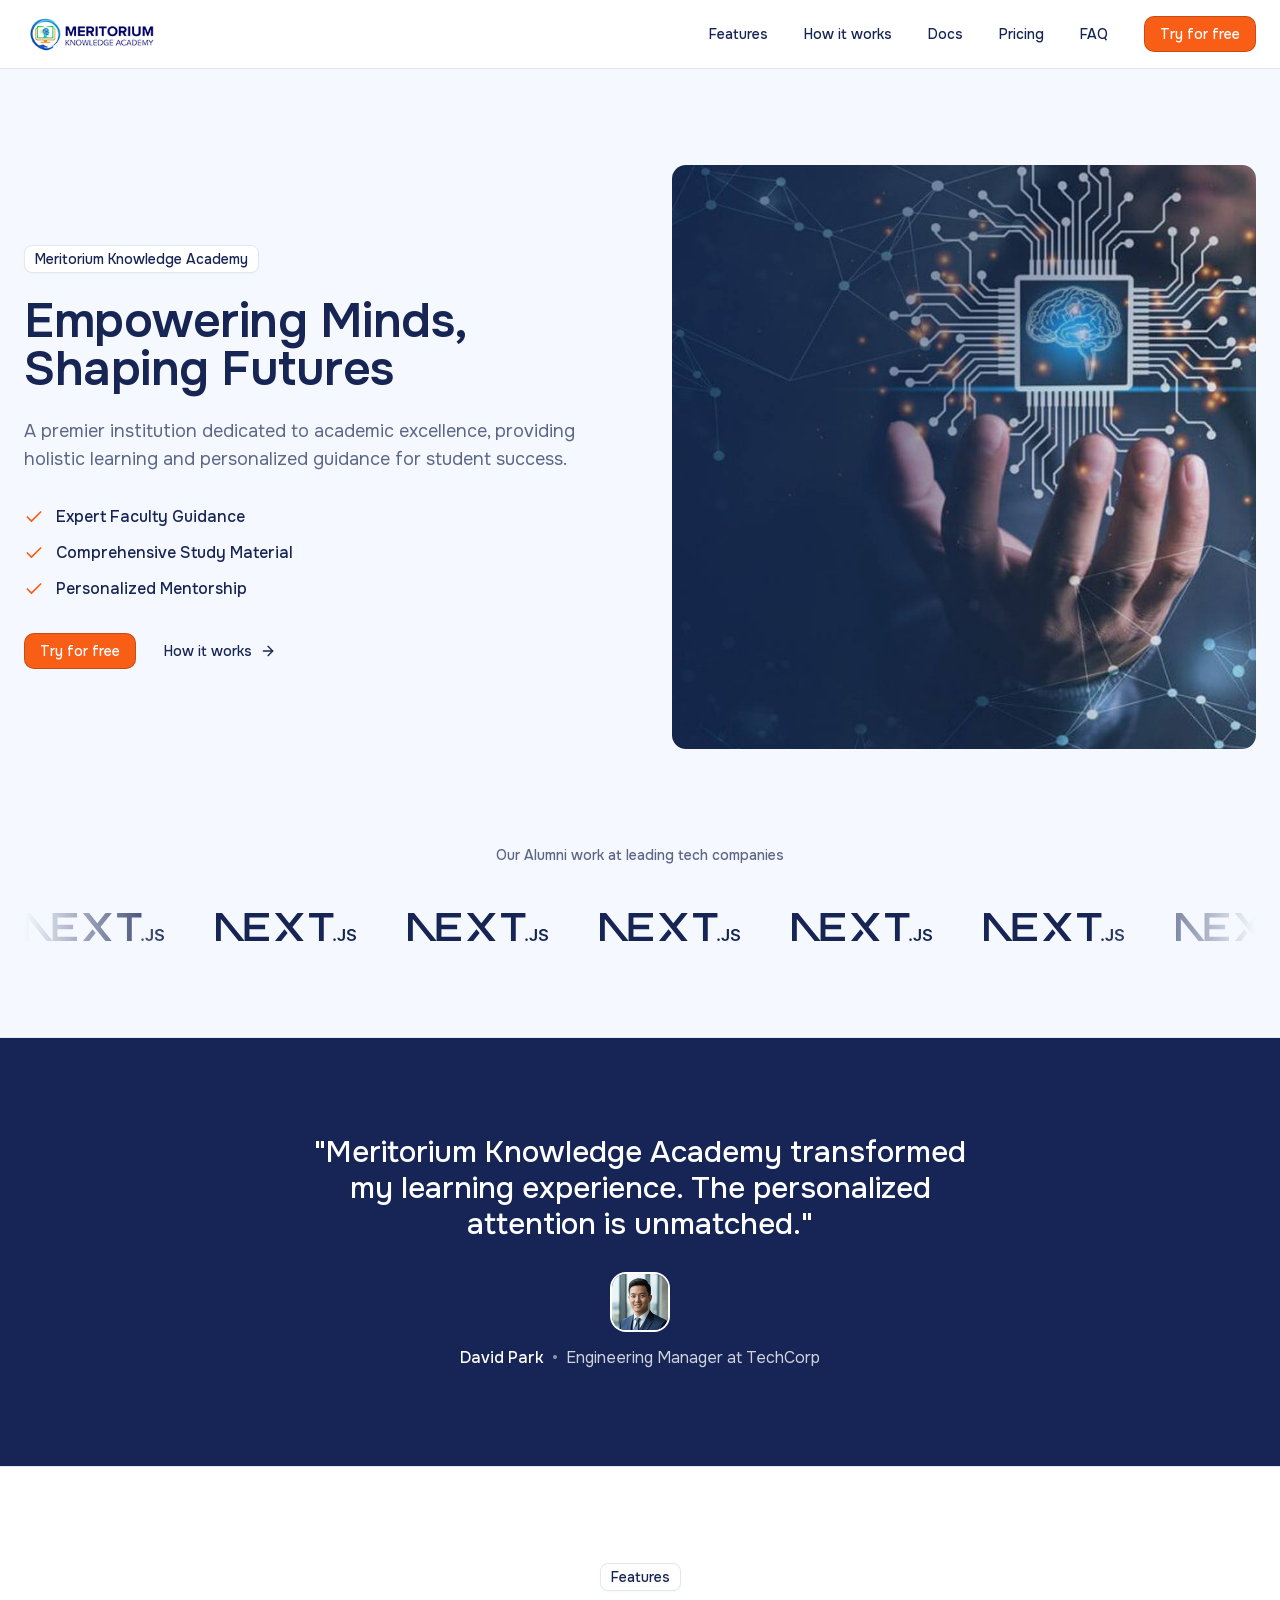
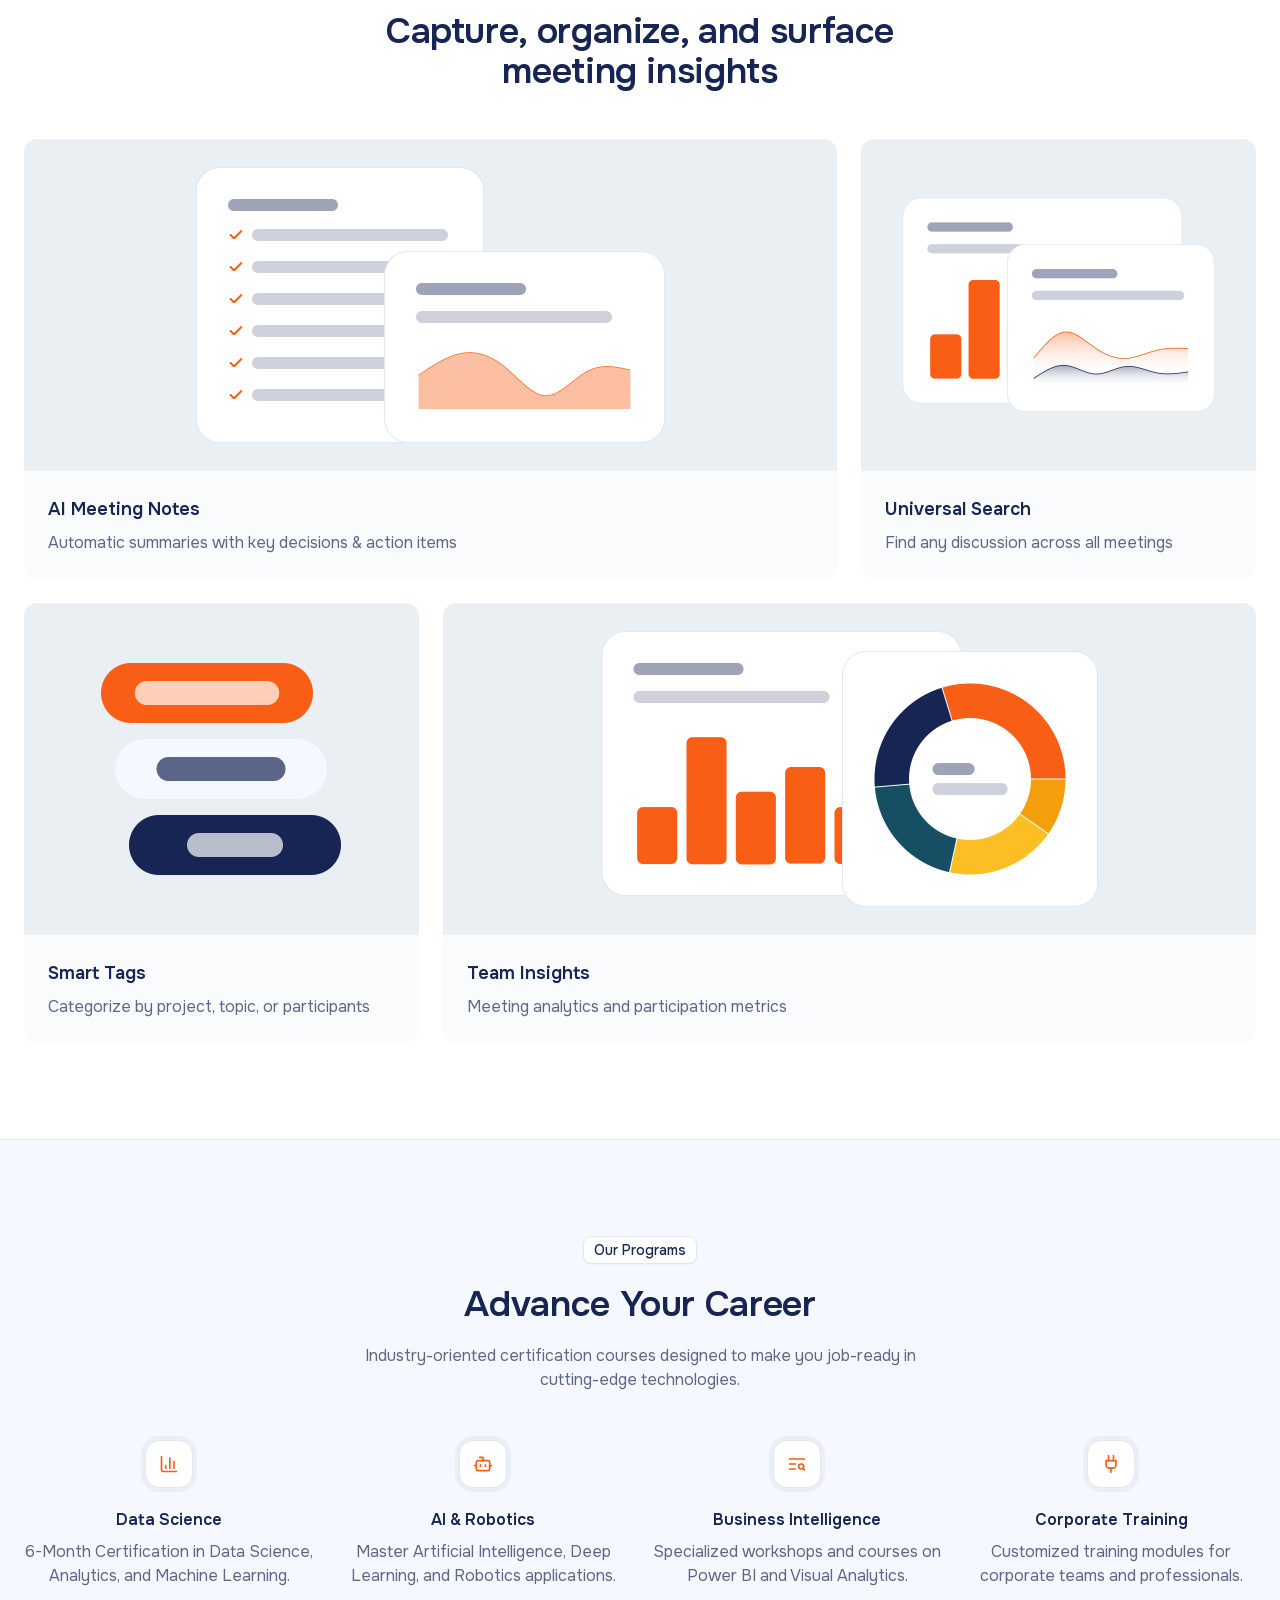
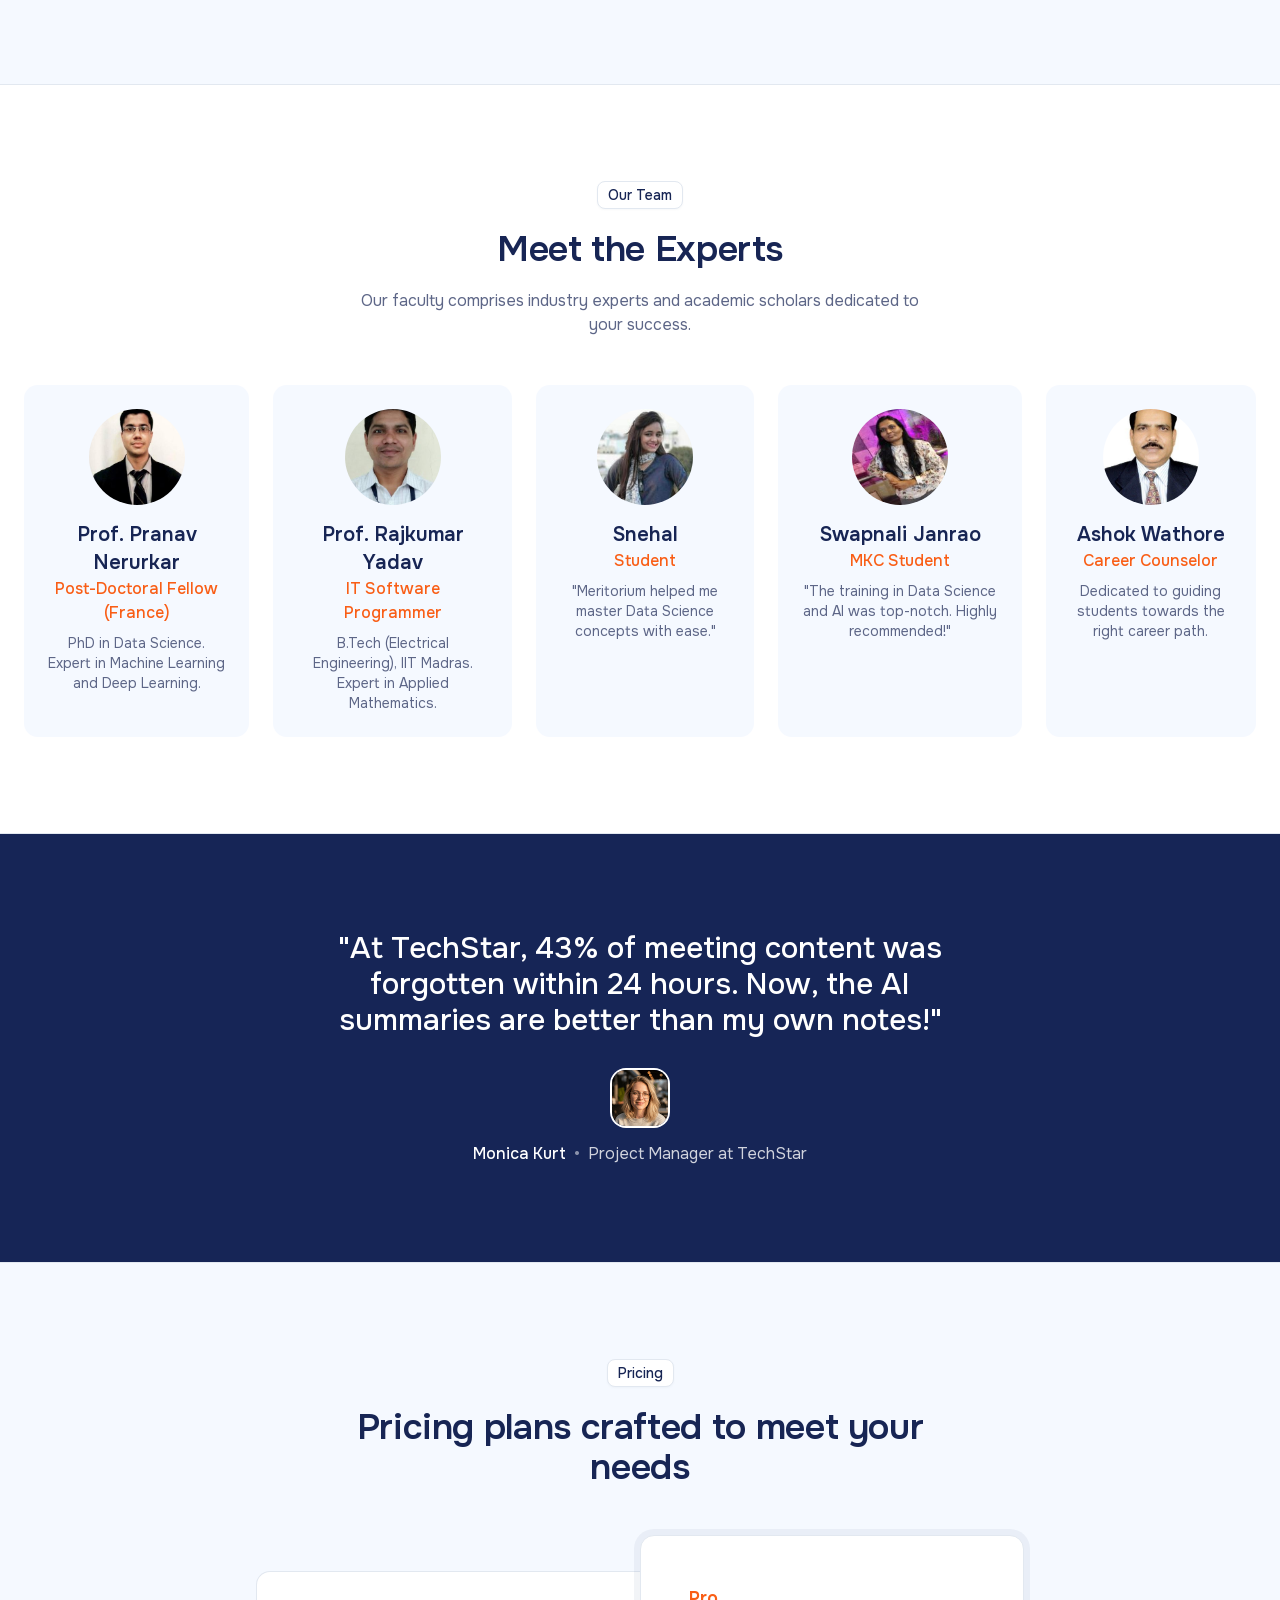
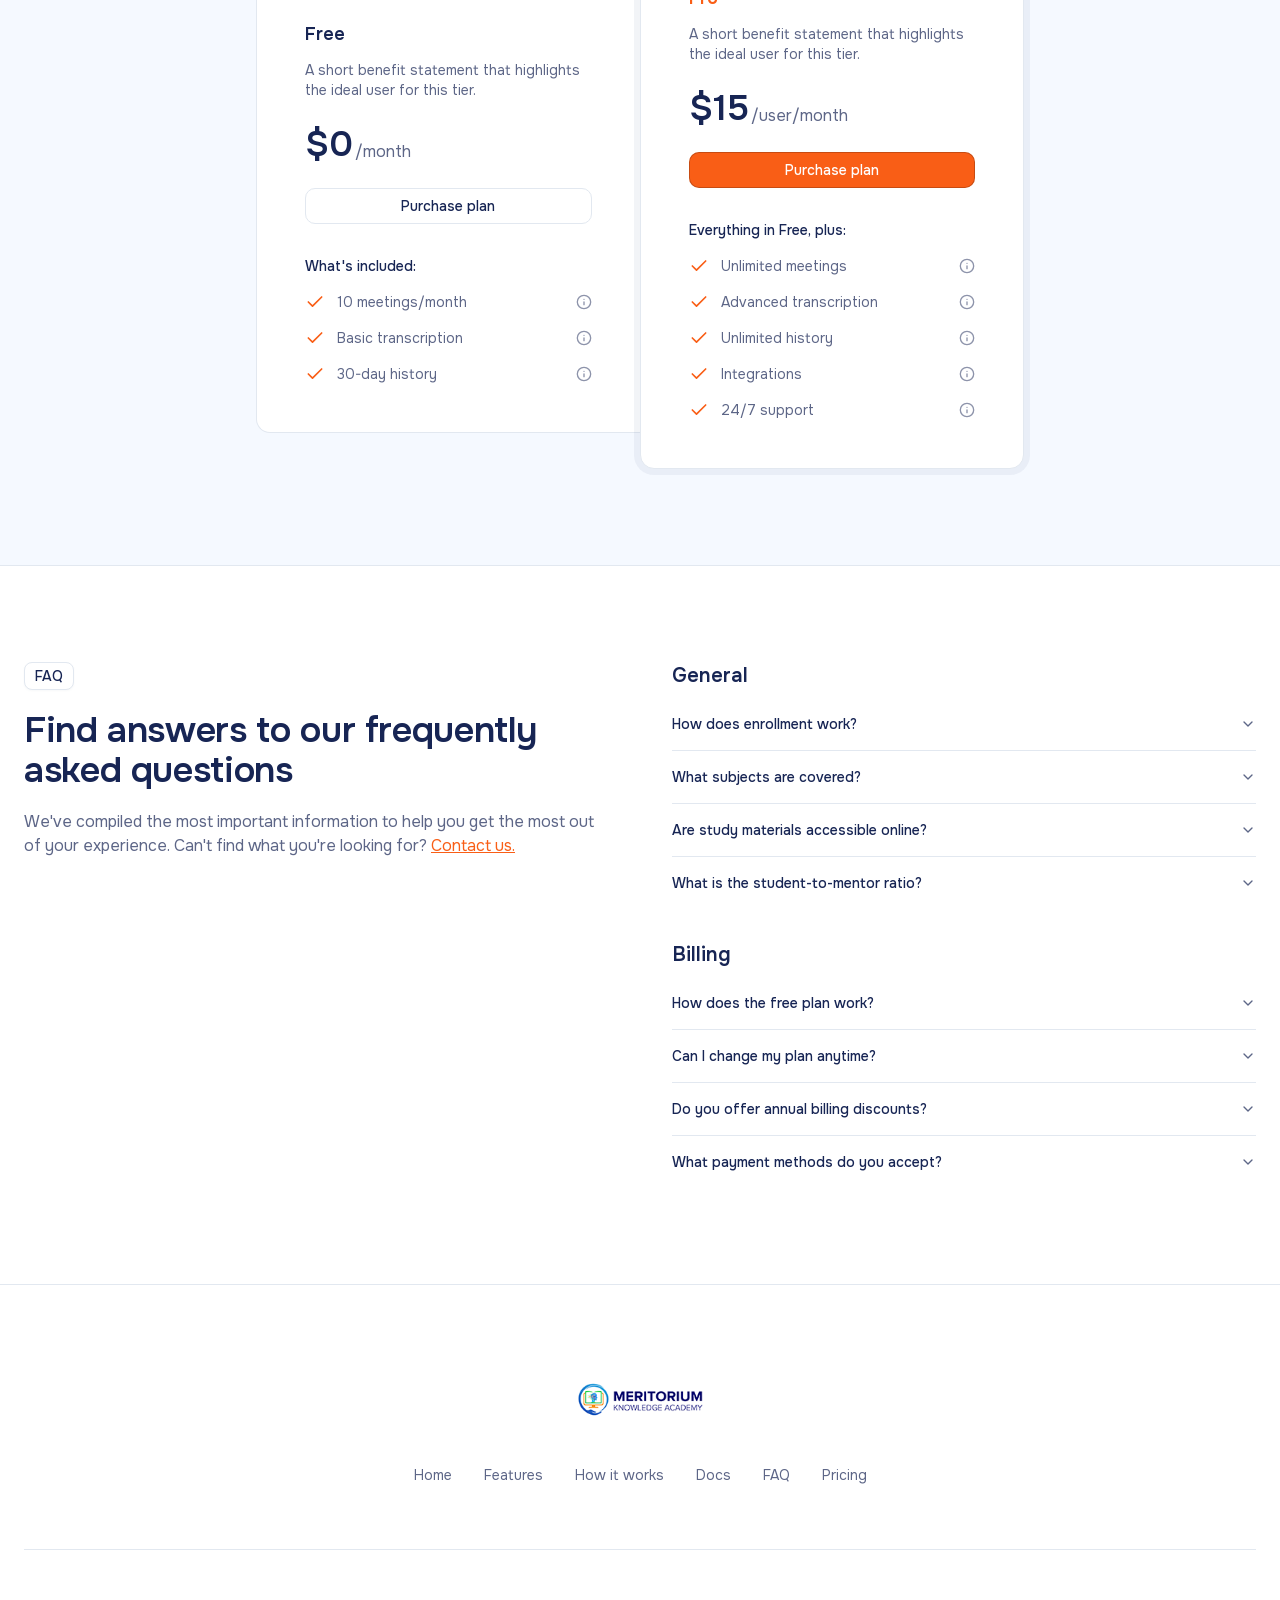
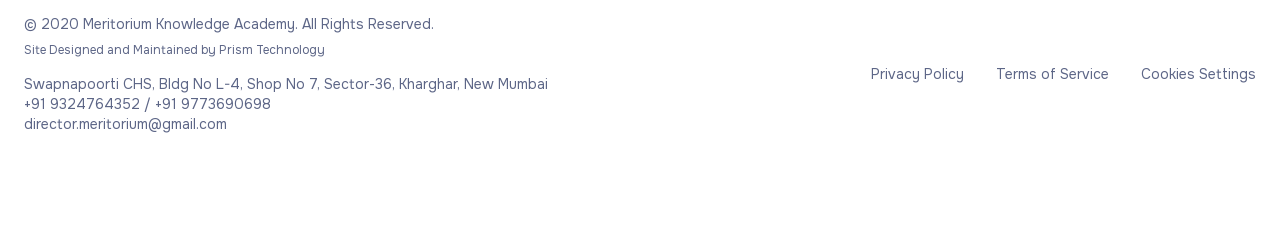
==== commit fa8cebd7: "Update from https://github.com/r04nx/meritorium.github.io/commit/07862c827b58a333ec0066aa2a5465d650b" ====
--- a/index.html
+++ b/index.html
@@ -1 +1 @@
-<!DOCTYPE html><html lang="en"><head><meta charSet="utf-8"/><meta name="viewport" content="width=device-width, initial-scale=1"/><link rel="preload" href="/_next/static/media/6e50af2f4c313e23-s.p.woff2" as="font" crossorigin="" type="font/woff2"/><link rel="preload" as="image" href="/logo.png"/><link rel="preload" as="image" href="/hero-bg.jpg"/><link rel="preload" as="image" href="/team-1.jpg"/><link rel="preload" as="image" href="/team-2.jpg"/><link rel="preload" as="image" href="/team-3.jpg"/><link rel="stylesheet" href="/_next/static/css/e2210622b0b3340e.css" data-precedence="next"/><link rel="preload" as="script" fetchPriority="low" href="/_next/static/chunks/webpack-b7059c8cc37787ef.js"/><script src="/_next/static/chunks/4eea2e4e-f6f9addac95a7dda.js" async=""></script><script src="/_next/static/chunks/337-dbf0ba4d0904e507.js" async=""></script><script src="/_next/static/chunks/main-app-d99f944039ab22cc.js" async=""></script><script src="/_next/static/chunks/663-603d059f72a64f69.js" async=""></script><script src="/_next/static/chunks/app/page-ffc767bb0b2a0ba7.js" async=""></script><meta name="next-size-adjust" content=""/><title>Meritorium Knowledge Academy - Expanding Knowledge Horizons</title><meta name="description" content="Meritorium Knowledge Academy is a premier institution dedicated to academic excellence and holistic learning."/><meta name="generator" content="v0.app"/><meta name="Content-Security-Policy" content="default-src &#x27;self&#x27;; img-src &#x27;self&#x27; data: https:; script-src &#x27;self&#x27; &#x27;unsafe-inline&#x27; &#x27;unsafe-eval&#x27;; style-src &#x27;self&#x27; &#x27;unsafe-inline&#x27;;"/><link rel="shortcut icon" href="/logo.png"/><link rel="icon" href="/logo.png"/><link rel="apple-touch-icon" href="/logo.png"/><script src="/_next/static/chunks/polyfills-42372ed130431b0a.js" noModule=""></script></head><body class="__variable_dab7b6 relative antialiased"><main><nav class="bg-background sticky top-0 isolate z-50 border-b py-3.5 md:py-4"><div class="relative container m-auto flex flex-col justify-between gap-4 px-6 md:flex-row md:items-center md:gap-6"><div class="flex items-center justify-between"><a href="/"><div class="relative undefined" style="width:135px;height:36px"><img alt="Meritorium Logo" decoding="async" data-nimg="fill" class="object-contain" style="position:absolute;height:100%;width:100%;left:0;top:0;right:0;bottom:0;color:transparent" src="/logo.png"/></div></a><button data-slot="button" class="gap-2 whitespace-nowrap rounded-lg text-sm font-medium transition-all disabled:pointer-events-none disabled:opacity-50 [&amp;_svg]:pointer-events-none [&amp;_svg:not([class*=&#x27;size-&#x27;])]:size-4 shrink-0 [&amp;_svg]:shrink-0 outline-none focus-visible:border-ring focus-visible:ring-ring/50 focus-visible:ring-[3px] aria-invalid:ring-destructive/20 dark:aria-invalid:ring-destructive/40 aria-invalid:border-destructive hover:bg-accent hover:text-accent-foreground dark:hover:bg-accent/50 px-4 py-2 has-[&gt;svg]:px-4 flex size-9 items-center justify-center md:hidden" aria-label="Open menu"><svg xmlns="http://www.w3.org/2000/svg" width="24" height="24" viewBox="0 0 24 24" fill="none" stroke="currentColor" stroke-width="2" stroke-linecap="round" stroke-linejoin="round" class="lucide lucide-menu"><line x1="4" x2="20" y1="12" y2="12"></line><line x1="4" x2="20" y1="6" y2="6"></line><line x1="4" x2="20" y1="18" y2="18"></line></svg></button></div><div class="hidden w-full flex-row justify-end gap-5 md:flex"><div class="flex flex-col gap-1 md:flex-row "><a href="#features"><button data-slot="button" class="inline-flex items-center justify-center gap-2 whitespace-nowrap rounded-lg text-sm font-medium transition-all disabled:pointer-events-none disabled:opacity-50 [&amp;_svg]:pointer-events-none [&amp;_svg:not([class*=&#x27;size-&#x27;])]:size-4 shrink-0 [&amp;_svg]:shrink-0 outline-none focus-visible:border-ring focus-visible:ring-ring/50 focus-visible:ring-[3px] aria-invalid:ring-destructive/20 dark:aria-invalid:ring-destructive/40 aria-invalid:border-destructive hover:bg-accent hover:text-accent-foreground dark:hover:bg-accent/50 h-9 px-4 py-2 has-[&gt;svg]:px-4 w-full md:w-auto">Features</button></a><a href="#how-it-works"><button data-slot="button" class="inline-flex items-center justify-center gap-2 whitespace-nowrap rounded-lg text-sm font-medium transition-all disabled:pointer-events-none disabled:opacity-50 [&amp;_svg]:pointer-events-none [&amp;_svg:not([class*=&#x27;size-&#x27;])]:size-4 shrink-0 [&amp;_svg]:shrink-0 outline-none focus-visible:border-ring focus-visible:ring-ring/50 focus-visible:ring-[3px] aria-invalid:ring-destructive/20 dark:aria-invalid:ring-destructive/40 aria-invalid:border-destructive hover:bg-accent hover:text-accent-foreground dark:hover:bg-accent/50 h-9 px-4 py-2 has-[&gt;svg]:px-4 w-full md:w-auto">How it works</button></a><a href="https://www.shadcndesign.com/pro-blocks"><button data-slot="button" class="inline-flex items-center justify-center gap-2 whitespace-nowrap rounded-lg text-sm font-medium transition-all disabled:pointer-events-none disabled:opacity-50 [&amp;_svg]:pointer-events-none [&amp;_svg:not([class*=&#x27;size-&#x27;])]:size-4 shrink-0 [&amp;_svg]:shrink-0 outline-none focus-visible:border-ring focus-visible:ring-ring/50 focus-visible:ring-[3px] aria-invalid:ring-destructive/20 dark:aria-invalid:ring-destructive/40 aria-invalid:border-destructive hover:bg-accent hover:text-accent-foreground dark:hover:bg-accent/50 h-9 px-4 py-2 has-[&gt;svg]:px-4 w-full md:w-auto">Docs</button></a><a href="#pricing"><button data-slot="button" class="inline-flex items-center justify-center gap-2 whitespace-nowrap rounded-lg text-sm font-medium transition-all disabled:pointer-events-none disabled:opacity-50 [&amp;_svg]:pointer-events-none [&amp;_svg:not([class*=&#x27;size-&#x27;])]:size-4 shrink-0 [&amp;_svg]:shrink-0 outline-none focus-visible:border-ring focus-visible:ring-ring/50 focus-visible:ring-[3px] aria-invalid:ring-destructive/20 dark:aria-invalid:ring-destructive/40 aria-invalid:border-destructive hover:bg-accent hover:text-accent-foreground dark:hover:bg-accent/50 h-9 px-4 py-2 has-[&gt;svg]:px-4 w-full md:w-auto">Pricing</button></a><a href="#faq"><button data-slot="button" class="inline-flex items-center justify-center gap-2 whitespace-nowrap rounded-lg text-sm font-medium transition-all disabled:pointer-events-none disabled:opacity-50 [&amp;_svg]:pointer-events-none [&amp;_svg:not([class*=&#x27;size-&#x27;])]:size-4 shrink-0 [&amp;_svg]:shrink-0 outline-none focus-visible:border-ring focus-visible:ring-ring/50 focus-visible:ring-[3px] aria-invalid:ring-destructive/20 dark:aria-invalid:ring-destructive/40 aria-invalid:border-destructive hover:bg-accent hover:text-accent-foreground dark:hover:bg-accent/50 h-9 px-4 py-2 has-[&gt;svg]:px-4 w-full md:w-auto">FAQ</button></a></div><a href="#pricing"><button data-slot="button" class="inline-flex items-center justify-center gap-2 whitespace-nowrap rounded-lg text-sm font-medium transition-all disabled:pointer-events-none disabled:opacity-50 [&amp;_svg]:pointer-events-none [&amp;_svg:not([class*=&#x27;size-&#x27;])]:size-4 shrink-0 [&amp;_svg]:shrink-0 outline-none focus-visible:border-ring focus-visible:ring-ring/50 focus-visible:ring-[3px] aria-invalid:ring-destructive/20 dark:aria-invalid:ring-destructive/40 aria-invalid:border-destructive bg-primary text-primary-foreground hover:bg-primary/90 shadow-[inset_0px_0px_0px_1px_rgba(0,0,0,0.2)] h-9 px-4 py-2 has-[&gt;svg]:px-4">Try for free</button></a></div></div></nav><section class="bg-secondary section-padding-y" aria-labelledby="hero-heading"><div class="container-padding-x container mx-auto flex flex-col items-center gap-12 lg:flex-row lg:gap-16"><div class="flex flex-1 flex-col gap-6 lg:gap-8"><div class="section-title-gap-xl flex flex-col"><div class="flex items-center justify-center text-sm font-medium w-fit gap-1 [&amp;_svg]:size-3.5 [&amp;_svg]:shrink-0 bg-background border shadow-xs px-2.5 rounded-md h-7">Meritorium Knowledge Academy</div><h1 id="hero-heading" class="heading-xl">Empowering Minds, Shaping Futures</h1><p class="text-muted-foreground text-base lg:text-lg">A premier institution dedicated to academic excellence, providing holistic learning and personalized guidance for student success.</p></div><div class="flex flex-col gap-2 md:gap-3"><div class="flex items-start gap-3"><div class="pt-0.5"><svg xmlns="http://www.w3.org/2000/svg" width="24" height="24" viewBox="0 0 24 24" fill="none" stroke="currentColor" stroke-width="2" stroke-linecap="round" stroke-linejoin="round" class="lucide lucide-check text-primary h-5 w-5"><path d="M20 6 9 17l-5-5"></path></svg></div><span class="text-card-foreground text-base leading-6 font-medium">Expert Faculty Guidance</span></div><div class="flex items-start gap-3"><div class="pt-0.5"><svg xmlns="http://www.w3.org/2000/svg" width="24" height="24" viewBox="0 0 24 24" fill="none" stroke="currentColor" stroke-width="2" stroke-linecap="round" stroke-linejoin="round" class="lucide lucide-check text-primary h-5 w-5"><path d="M20 6 9 17l-5-5"></path></svg></div><span class="text-card-foreground text-base leading-6 font-medium">Comprehensive Study Material</span></div><div class="flex items-start gap-3"><div class="pt-0.5"><svg xmlns="http://www.w3.org/2000/svg" width="24" height="24" viewBox="0 0 24 24" fill="none" stroke="currentColor" stroke-width="2" stroke-linecap="round" stroke-linejoin="round" class="lucide lucide-check text-primary h-5 w-5"><path d="M20 6 9 17l-5-5"></path></svg></div><span class="text-card-foreground text-base leading-6 font-medium">Personalized Mentorship</span></div></div><div class="flex flex-col gap-3 sm:flex-row"><button data-slot="button" class="inline-flex items-center justify-center gap-2 whitespace-nowrap rounded-lg text-sm font-medium transition-all disabled:pointer-events-none disabled:opacity-50 [&amp;_svg]:pointer-events-none [&amp;_svg:not([class*=&#x27;size-&#x27;])]:size-4 shrink-0 [&amp;_svg]:shrink-0 outline-none focus-visible:border-ring focus-visible:ring-ring/50 focus-visible:ring-[3px] aria-invalid:ring-destructive/20 dark:aria-invalid:ring-destructive/40 aria-invalid:border-destructive bg-primary text-primary-foreground hover:bg-primary/90 shadow-[inset_0px_0px_0px_1px_rgba(0,0,0,0.2)] h-9 px-4 py-2 has-[&gt;svg]:px-4">Try for free</button><button data-slot="button" class="inline-flex items-center justify-center gap-2 whitespace-nowrap rounded-lg text-sm font-medium transition-all disabled:pointer-events-none disabled:opacity-50 [&amp;_svg]:pointer-events-none [&amp;_svg:not([class*=&#x27;size-&#x27;])]:size-4 shrink-0 [&amp;_svg]:shrink-0 outline-none focus-visible:border-ring focus-visible:ring-ring/50 focus-visible:ring-[3px] aria-invalid:ring-destructive/20 dark:aria-invalid:ring-destructive/40 aria-invalid:border-destructive hover:bg-accent hover:text-accent-foreground dark:hover:bg-accent/50 h-9 px-4 py-2 has-[&gt;svg]:px-4">How it works<svg xmlns="http://www.w3.org/2000/svg" width="24" height="24" viewBox="0 0 24 24" fill="none" stroke="currentColor" stroke-width="2" stroke-linecap="round" stroke-linejoin="round" class="lucide lucide-arrow-right"><path d="M5 12h14"></path><path d="m12 5 7 7-7 7"></path></svg></button></div></div><div class="w-full flex-1"><div style="position:relative;width:100%;padding-bottom:100%" data-radix-aspect-ratio-wrapper=""><div data-slot="aspect-ratio" style="position:absolute;top:0;right:0;bottom:0;left:0"><img alt="Hero visual" decoding="async" data-nimg="fill" class="h-full w-full rounded-xl object-cover" style="position:absolute;height:100%;width:100%;left:0;top:0;right:0;bottom:0;color:transparent" src="/hero-bg.jpg"/></div></div></div></div></section><section class="jsx-8bd6f91fe66c6812 bg-secondary border-b pb-16 lg:pb-24"><div class="jsx-8bd6f91fe66c6812 container-padding-x container mx-auto"><div class="jsx-8bd6f91fe66c6812 flex flex-col items-center gap-8 md:gap-12"><div class="jsx-8bd6f91fe66c6812 section-title-gap-lg flex max-w-xl flex-col items-center text-center"><div class="flex items-center justify-center text-sm font-medium w-fit gap-1 [&amp;_svg]:size-3.5 [&amp;_svg]:shrink-0 bg-transparent text-muted-foreground">Our Alumni work at leading tech companies</div></div><div class="jsx-8bd6f91fe66c6812 relative w-full overflow-hidden mask-[linear-gradient(to_right,transparent_0%,black_12.5%,black_87.5%,transparent_100%)]"><div class="jsx-8bd6f91fe66c6812 animate-infinite-scroll flex w-max items-center"><div class="jsx-8bd6f91fe66c6812 w-48 flex-shrink-0 place-items-center"><div class="jsx-8bd6f91fe66c6812 w-36"><div class="flex items-center gap-3"><svg width="140" height="28" viewBox="0 0 160 32" fill="none" xmlns="http://www.w3.org/2000/svg"><g clip-path="url(#clip0_17754_32844)"><path d="M106.363 0.0133667H134.233V5.14427H123.177V32.1373H117.649V5.14427H106.363V0.0133667Z" fill="currentColor"></path><path d="M60.5293 0.0133667V5.14427H38.1902V13.3983H56.1553V18.5292H38.1902V27.0064H60.5293V32.1373H32.6625V5.14427H32.6602V0.0133667H60.5293Z" fill="currentColor"></path><path d="M74.4451 0.0267944H67.2109L93.122 32.1507H100.377L87.4201 16.0998L100.357 0.0513029L93.122 0.0624543L83.7981 11.613L74.4451 0.0267944Z" fill="currentColor"></path><path d="M81.8676 22.9731L78.2449 18.4802L67.1895 32.1752H74.4443L81.8676 22.9731Z" fill="currentColor"></path><path fill-rule="evenodd" clip-rule="evenodd" d="M32.8556 32.1373L6.90969 0H0V32.1239H5.52776V6.86647L25.9114 32.1373H32.8556Z" fill="currentColor"></path><path d="M135.475 31.9411C135.07 31.9411 134.725 31.8012 134.437 31.5214C134.149 31.2417 134.006 30.903 134.01 30.5017C134.006 30.1115 134.149 29.7764 134.437 29.4967C134.725 29.2169 135.07 29.077 135.475 29.077C135.864 29.077 136.205 29.2169 136.493 29.4967C136.785 29.7764 136.931 30.1115 136.935 30.5017C136.931 30.7667 136.864 31.0097 136.729 31.2269C136.591 31.4478 136.415 31.6208 136.193 31.746C135.976 31.8749 135.737 31.9411 135.475 31.9411Z" fill="currentColor"></path><path d="M144.909 18.4082H147.359V27.8216C147.355 28.6867 147.167 29.4267 146.801 30.0489C146.43 30.671 145.917 31.1459 145.258 31.4809C144.602 31.8122 143.834 31.9816 142.962 31.9816C142.164 31.9816 141.448 31.838 140.812 31.5582C140.175 31.2784 139.669 30.8588 139.299 30.3065C138.924 29.7543 138.74 29.0659 138.74 28.2413H141.194C141.198 28.6021 141.28 28.9149 141.437 29.1763C141.594 29.4377 141.812 29.6365 142.089 29.7764C142.369 29.9163 142.692 29.9862 143.055 29.9862C143.448 29.9862 143.786 29.9052 144.059 29.7396C144.332 29.5776 144.542 29.3346 144.688 29.0107C144.83 28.6904 144.906 28.2928 144.909 27.8216V18.4082Z" fill="currentColor"></path><path d="M157.438 22.0896C157.379 21.519 157.116 21.0736 156.66 20.757C156.199 20.4367 155.603 20.2784 154.873 20.2784C154.36 20.2784 153.918 20.3557 153.551 20.5066C153.184 20.6613 152.899 20.8674 152.704 21.1288C152.51 21.3902 152.412 21.6884 152.405 22.0234C152.405 22.3032 152.472 22.5461 152.603 22.7486C152.734 22.9548 152.91 23.1278 153.139 23.2677C153.363 23.4113 153.614 23.5291 153.888 23.6248C154.165 23.7205 154.442 23.8015 154.719 23.8678L155.996 24.1807C156.51 24.2985 157.008 24.4568 157.484 24.6593C157.959 24.8581 158.39 25.1121 158.768 25.4176C159.146 25.7232 159.446 26.0913 159.667 26.5221C159.888 26.9528 160 27.4571 160 28.0388C160 28.8229 159.798 29.5114 159.39 30.1077C158.982 30.7004 158.394 31.1643 157.622 31.4993C156.854 31.8307 155.925 32 154.832 32C153.776 32 152.854 31.8381 152.079 31.5141C151.3 31.1938 150.693 30.7225 150.255 30.1041C149.817 29.4856 149.581 28.7309 149.547 27.8437H151.974C152.008 28.3075 152.158 28.6941 152.412 29.007C152.671 29.3162 153.008 29.5445 153.42 29.6991C153.836 29.85 154.3 29.9274 154.813 29.9274C155.349 29.9274 155.821 29.8464 156.229 29.6881C156.633 29.5298 156.952 29.3089 157.18 29.0218C157.412 28.7383 157.529 28.4033 157.532 28.0204C157.529 27.6707 157.423 27.3798 157.221 27.1516C157.015 26.9233 156.731 26.7319 156.367 26.5773C156 26.4227 155.573 26.2828 155.086 26.1613L153.536 25.7711C152.416 25.4876 151.528 25.0569 150.88 24.4789C150.229 23.9009 149.906 23.1352 149.906 22.1743C149.906 21.3865 150.124 20.6944 150.562 20.1017C150.996 19.509 151.592 19.0488 152.345 18.7212C153.101 18.3899 153.955 18.2278 154.906 18.2278C155.873 18.2278 156.719 18.3899 157.45 18.7212C158.18 19.0488 158.753 19.5053 159.169 20.087C159.585 20.6686 159.802 21.335 159.813 22.0896H157.438Z" fill="currentColor"></path></g><defs><clipPath id="clip0_17754_32844"><rect width="160" height="32" fill="transparent"></rect></clipPath></defs></svg></div></div></div><div class="jsx-8bd6f91fe66c6812 w-48 flex-shrink-0 place-items-center"><div class="jsx-8bd6f91fe66c6812 w-36"><div class="flex items-center gap-3"><svg width="140" height="28" viewBox="0 0 160 32" fill="none" xmlns="http://www.w3.org/2000/svg"><g clip-path="url(#clip0_17754_32844)"><path d="M106.363 0.0133667H134.233V5.14427H123.177V32.1373H117.649V5.14427H106.363V0.0133667Z" fill="currentColor"></path><path d="M60.5293 0.0133667V5.14427H38.1902V13.3983H56.1553V18.5292H38.1902V27.0064H60.5293V32.1373H32.6625V5.14427H32.6602V0.0133667H60.5293Z" fill="currentColor"></path><path d="M74.4451 0.0267944H67.2109L93.122 32.1507H100.377L87.4201 16.0998L100.357 0.0513029L93.122 0.0624543L83.7981 11.613L74.4451 0.0267944Z" fill="currentColor"></path><path d="M81.8676 22.9731L78.2449 18.4802L67.1895 32.1752H74.4443L81.8676 22.9731Z" fill="currentColor"></path><path fill-rule="evenodd" clip-rule="evenodd" d="M32.8556 32.1373L6.90969 0H0V32.1239H5.52776V6.86647L25.9114 32.1373H32.8556Z" fill="currentColor"></path><path d="M135.475 31.9411C135.07 31.9411 134.725 31.8012 134.437 31.5214C134.149 31.2417 134.006 30.903 134.01 30.5017C134.006 30.1115 134.149 29.7764 134.437 29.4967C134.725 29.2169 135.07 29.077 135.475 29.077C135.864 29.077 136.205 29.2169 136.493 29.4967C136.785 29.7764 136.931 30.1115 136.935 30.5017C136.931 30.7667 136.864 31.0097 136.729 31.2269C136.591 31.4478 136.415 31.6208 136.193 31.746C135.976 31.8749 135.737 31.9411 135.475 31.9411Z" fill="currentColor"></path><path d="M144.909 18.4082H147.359V27.8216C147.355 28.6867 147.167 29.4267 146.801 30.0489C146.43 30.671 145.917 31.1459 145.258 31.4809C144.602 31.8122 143.834 31.9816 142.962 31.9816C142.164 31.9816 141.448 31.838 140.812 31.5582C140.175 31.2784 139.669 30.8588 139.299 30.3065C138.924 29.7543 138.74 29.0659 138.74 28.2413H141.194C141.198 28.6021 141.28 28.9149 141.437 29.1763C141.594 29.4377 141.812 29.6365 142.089 29.7764C142.369 29.9163 142.692 29.9862 143.055 29.9862C143.448 29.9862 143.786 29.9052 144.059 29.7396C144.332 29.5776 144.542 29.3346 144.688 29.0107C144.83 28.6904 144.906 28.2928 144.909 27.8216V18.4082Z" fill="currentColor"></path><path d="M157.438 22.0896C157.379 21.519 157.116 21.0736 156.66 20.757C156.199 20.4367 155.603 20.2784 154.873 20.2784C154.36 20.2784 153.918 20.3557 153.551 20.5066C153.184 20.6613 152.899 20.8674 152.704 21.1288C152.51 21.3902 152.412 21.6884 152.405 22.0234C152.405 22.3032 152.472 22.5461 152.603 22.7486C152.734 22.9548 152.91 23.1278 153.139 23.2677C153.363 23.4113 153.614 23.5291 153.888 23.6248C154.165 23.7205 154.442 23.8015 154.719 23.8678L155.996 24.1807C156.51 24.2985 157.008 24.4568 157.484 24.6593C157.959 24.8581 158.39 25.1121 158.768 25.4176C159.146 25.7232 159.446 26.0913 159.667 26.5221C159.888 26.9528 160 27.4571 160 28.0388C160 28.8229 159.798 29.5114 159.39 30.1077C158.982 30.7004 158.394 31.1643 157.622 31.4993C156.854 31.8307 155.925 32 154.832 32C153.776 32 152.854 31.8381 152.079 31.5141C151.3 31.1938 150.693 30.7225 150.255 30.1041C149.817 29.4856 149.581 28.7309 149.547 27.8437H151.974C152.008 28.3075 152.158 28.6941 152.412 29.007C152.671 29.3162 153.008 29.5445 153.42 29.6991C153.836 29.85 154.3 29.9274 154.813 29.9274C155.349 29.9274 155.821 29.8464 156.229 29.6881C156.633 29.5298 156.952 29.3089 157.18 29.0218C157.412 28.7383 157.529 28.4033 157.532 28.0204C157.529 27.6707 157.423 27.3798 157.221 27.1516C157.015 26.9233 156.731 26.7319 156.367 26.5773C156 26.4227 155.573 26.2828 155.086 26.1613L153.536 25.7711C152.416 25.4876 151.528 25.0569 150.88 24.4789C150.229 23.9009 149.906 23.1352 149.906 22.1743C149.906 21.3865 150.124 20.6944 150.562 20.1017C150.996 19.509 151.592 19.0488 152.345 18.7212C153.101 18.3899 153.955 18.2278 154.906 18.2278C155.873 18.2278 156.719 18.3899 157.45 18.7212C158.18 19.0488 158.753 19.5053 159.169 20.087C159.585 20.6686 159.802 21.335 159.813 22.0896H157.438Z" fill="currentColor"></path></g><defs><clipPath id="clip0_17754_32844"><rect width="160" height="32" fill="transparent"></rect></clipPath></defs></svg></div></div></div><div class="jsx-8bd6f91fe66c6812 w-48 flex-shrink-0 place-items-center"><div class="jsx-8bd6f91fe66c6812 w-36"><div class="flex items-center gap-3"><svg width="140" height="28" viewBox="0 0 160 32" fill="none" xmlns="http://www.w3.org/2000/svg"><g clip-path="url(#clip0_17754_32844)"><path d="M106.363 0.0133667H134.233V5.14427H123.177V32.1373H117.649V5.14427H106.363V0.0133667Z" fill="currentColor"></path><path d="M60.5293 0.0133667V5.14427H38.1902V13.3983H56.1553V18.5292H38.1902V27.0064H60.5293V32.1373H32.6625V5.14427H32.6602V0.0133667H60.5293Z" fill="currentColor"></path><path d="M74.4451 0.0267944H67.2109L93.122 32.1507H100.377L87.4201 16.0998L100.357 0.0513029L93.122 0.0624543L83.7981 11.613L74.4451 0.0267944Z" fill="currentColor"></path><path d="M81.8676 22.9731L78.2449 18.4802L67.1895 32.1752H74.4443L81.8676 22.9731Z" fill="currentColor"></path><path fill-rule="evenodd" clip-rule="evenodd" d="M32.8556 32.1373L6.90969 0H0V32.1239H5.52776V6.86647L25.9114 32.1373H32.8556Z" fill="currentColor"></path><path d="M135.475 31.9411C135.07 31.9411 134.725 31.8012 134.437 31.5214C134.149 31.2417 134.006 30.903 134.01 30.5017C134.006 30.1115 134.149 29.7764 134.437 29.4967C134.725 29.2169 135.07 29.077 135.475 29.077C135.864 29.077 136.205 29.2169 136.493 29.4967C136.785 29.7764 136.931 30.1115 136.935 30.5017C136.931 30.7667 136.864 31.0097 136.729 31.2269C136.591 31.4478 136.415 31.6208 136.193 31.746C135.976 31.8749 135.737 31.9411 135.475 31.9411Z" fill="currentColor"></path><path d="M144.909 18.4082H147.359V27.8216C147.355 28.6867 147.167 29.4267 146.801 30.0489C146.43 30.671 145.917 31.1459 145.258 31.4809C144.602 31.8122 143.834 31.9816 142.962 31.9816C142.164 31.9816 141.448 31.838 140.812 31.5582C140.175 31.2784 139.669 30.8588 139.299 30.3065C138.924 29.7543 138.74 29.0659 138.74 28.2413H141.194C141.198 28.6021 141.28 28.9149 141.437 29.1763C141.594 29.4377 141.812 29.6365 142.089 29.7764C142.369 29.9163 142.692 29.9862 143.055 29.9862C143.448 29.9862 143.786 29.9052 144.059 29.7396C144.332 29.5776 144.542 29.3346 144.688 29.0107C144.83 28.6904 144.906 28.2928 144.909 27.8216V18.4082Z" fill="currentColor"></path><path d="M157.438 22.0896C157.379 21.519 157.116 21.0736 156.66 20.757C156.199 20.4367 155.603 20.2784 154.873 20.2784C154.36 20.2784 153.918 20.3557 153.551 20.5066C153.184 20.6613 152.899 20.8674 152.704 21.1288C152.51 21.3902 152.412 21.6884 152.405 22.0234C152.405 22.3032 152.472 22.5461 152.603 22.7486C152.734 22.9548 152.91 23.1278 153.139 23.2677C153.363 23.4113 153.614 23.5291 153.888 23.6248C154.165 23.7205 154.442 23.8015 154.719 23.8678L155.996 24.1807C156.51 24.2985 157.008 24.4568 157.484 24.6593C157.959 24.8581 158.39 25.1121 158.768 25.4176C159.146 25.7232 159.446 26.0913 159.667 26.5221C159.888 26.9528 160 27.4571 160 28.0388C160 28.8229 159.798 29.5114 159.39 30.1077C158.982 30.7004 158.394 31.1643 157.622 31.4993C156.854 31.8307 155.925 32 154.832 32C153.776 32 152.854 31.8381 152.079 31.5141C151.3 31.1938 150.693 30.7225 150.255 30.1041C149.817 29.4856 149.581 28.7309 149.547 27.8437H151.974C152.008 28.3075 152.158 28.6941 152.412 29.007C152.671 29.3162 153.008 29.5445 153.42 29.6991C153.836 29.85 154.3 29.9274 154.813 29.9274C155.349 29.9274 155.821 29.8464 156.229 29.6881C156.633 29.5298 156.952 29.3089 157.18 29.0218C157.412 28.7383 157.529 28.4033 157.532 28.0204C157.529 27.6707 157.423 27.3798 157.221 27.1516C157.015 26.9233 156.731 26.7319 156.367 26.5773C156 26.4227 155.573 26.2828 155.086 26.1613L153.536 25.7711C152.416 25.4876 151.528 25.0569 150.88 24.4789C150.229 23.9009 149.906 23.1352 149.906 22.1743C149.906 21.3865 150.124 20.6944 150.562 20.1017C150.996 19.509 151.592 19.0488 152.345 18.7212C153.101 18.3899 153.955 18.2278 154.906 18.2278C155.873 18.2278 156.719 18.3899 157.45 18.7212C158.18 19.0488 158.753 19.5053 159.169 20.087C159.585 20.6686 159.802 21.335 159.813 22.0896H157.438Z" fill="currentColor"></path></g><defs><clipPath id="clip0_17754_32844"><rect width="160" height="32" fill="transparent"></rect></clipPath></defs></svg></div></div></div><div class="jsx-8bd6f91fe66c6812 w-48 flex-shrink-0 place-items-center"><div class="jsx-8bd6f91fe66c6812 w-36"><div class="flex items-center gap-3"><svg width="140" height="28" viewBox="0 0 160 32" fill="none" xmlns="http://www.w3.org/2000/svg"><g clip-path="url(#clip0_17754_32844)"><path d="M106.363 0.0133667H134.233V5.14427H123.177V32.1373H117.649V5.14427H106.363V0.0133667Z" fill="currentColor"></path><path d="M60.5293 0.0133667V5.14427H38.1902V13.3983H56.1553V18.5292H38.1902V27.0064H60.5293V32.1373H32.6625V5.14427H32.6602V0.0133667H60.5293Z" fill="currentColor"></path><path d="M74.4451 0.0267944H67.2109L93.122 32.1507H100.377L87.4201 16.0998L100.357 0.0513029L93.122 0.0624543L83.7981 11.613L74.4451 0.0267944Z" fill="currentColor"></path><path d="M81.8676 22.9731L78.2449 18.4802L67.1895 32.1752H74.4443L81.8676 22.9731Z" fill="currentColor"></path><path fill-rule="evenodd" clip-rule="evenodd" d="M32.8556 32.1373L6.90969 0H0V32.1239H5.52776V6.86647L25.9114 32.1373H32.8556Z" fill="currentColor"></path><path d="M135.475 31.9411C135.07 31.9411 134.725 31.8012 134.437 31.5214C134.149 31.2417 134.006 30.903 134.01 30.5017C134.006 30.1115 134.149 29.7764 134.437 29.4967C134.725 29.2169 135.07 29.077 135.475 29.077C135.864 29.077 136.205 29.2169 136.493 29.4967C136.785 29.7764 136.931 30.1115 136.935 30.5017C136.931 30.7667 136.864 31.0097 136.729 31.2269C136.591 31.4478 136.415 31.6208 136.193 31.746C135.976 31.8749 135.737 31.9411 135.475 31.9411Z" fill="currentColor"></path><path d="M144.909 18.4082H147.359V27.8216C147.355 28.6867 147.167 29.4267 146.801 30.0489C146.43 30.671 145.917 31.1459 145.258 31.4809C144.602 31.8122 143.834 31.9816 142.962 31.9816C142.164 31.9816 141.448 31.838 140.812 31.5582C140.175 31.2784 139.669 30.8588 139.299 30.3065C138.924 29.7543 138.74 29.0659 138.74 28.2413H141.194C141.198 28.6021 141.28 28.9149 141.437 29.1763C141.594 29.4377 141.812 29.6365 142.089 29.7764C142.369 29.9163 142.692 29.9862 143.055 29.9862C143.448 29.9862 143.786 29.9052 144.059 29.7396C144.332 29.5776 144.542 29.3346 144.688 29.0107C144.83 28.6904 144.906 28.2928 144.909 27.8216V18.4082Z" fill="currentColor"></path><path d="M157.438 22.0896C157.379 21.519 157.116 21.0736 156.66 20.757C156.199 20.4367 155.603 20.2784 154.873 20.2784C154.36 20.2784 153.918 20.3557 153.551 20.5066C153.184 20.6613 152.899 20.8674 152.704 21.1288C152.51 21.3902 152.412 21.6884 152.405 22.0234C152.405 22.3032 152.472 22.5461 152.603 22.7486C152.734 22.9548 152.91 23.1278 153.139 23.2677C153.363 23.4113 153.614 23.5291 153.888 23.6248C154.165 23.7205 154.442 23.8015 154.719 23.8678L155.996 24.1807C156.51 24.2985 157.008 24.4568 157.484 24.6593C157.959 24.8581 158.39 25.1121 158.768 25.4176C159.146 25.7232 159.446 26.0913 159.667 26.5221C159.888 26.9528 160 27.4571 160 28.0388C160 28.8229 159.798 29.5114 159.39 30.1077C158.982 30.7004 158.394 31.1643 157.622 31.4993C156.854 31.8307 155.925 32 154.832 32C153.776 32 152.854 31.8381 152.079 31.5141C151.3 31.1938 150.693 30.7225 150.255 30.1041C149.817 29.4856 149.581 28.7309 149.547 27.8437H151.974C152.008 28.3075 152.158 28.6941 152.412 29.007C152.671 29.3162 153.008 29.5445 153.42 29.6991C153.836 29.85 154.3 29.9274 154.813 29.9274C155.349 29.9274 155.821 29.8464 156.229 29.6881C156.633 29.5298 156.952 29.3089 157.18 29.0218C157.412 28.7383 157.529 28.4033 157.532 28.0204C157.529 27.6707 157.423 27.3798 157.221 27.1516C157.015 26.9233 156.731 26.7319 156.367 26.5773C156 26.4227 155.573 26.2828 155.086 26.1613L153.536 25.7711C152.416 25.4876 151.528 25.0569 150.88 24.4789C150.229 23.9009 149.906 23.1352 149.906 22.1743C149.906 21.3865 150.124 20.6944 150.562 20.1017C150.996 19.509 151.592 19.0488 152.345 18.7212C153.101 18.3899 153.955 18.2278 154.906 18.2278C155.873 18.2278 156.719 18.3899 157.45 18.7212C158.18 19.0488 158.753 19.5053 159.169 20.087C159.585 20.6686 159.802 21.335 159.813 22.0896H157.438Z" fill="currentColor"></path></g><defs><clipPath id="clip0_17754_32844"><rect width="160" height="32" fill="transparent"></rect></clipPath></defs></svg></div></div></div><div class="jsx-8bd6f91fe66c6812 w-48 flex-shrink-0 place-items-center"><div class="jsx-8bd6f91fe66c6812 w-36"><div class="flex items-center gap-3"><svg width="140" height="28" viewBox="0 0 160 32" fill="none" xmlns="http://www.w3.org/2000/svg"><g clip-path="url(#clip0_17754_32844)"><path d="M106.363 0.0133667H134.233V5.14427H123.177V32.1373H117.649V5.14427H106.363V0.0133667Z" fill="currentColor"></path><path d="M60.5293 0.0133667V5.14427H38.1902V13.3983H56.1553V18.5292H38.1902V27.0064H60.5293V32.1373H32.6625V5.14427H32.6602V0.0133667H60.5293Z" fill="currentColor"></path><path d="M74.4451 0.0267944H67.2109L93.122 32.1507H100.377L87.4201 16.0998L100.357 0.0513029L93.122 0.0624543L83.7981 11.613L74.4451 0.0267944Z" fill="currentColor"></path><path d="M81.8676 22.9731L78.2449 18.4802L67.1895 32.1752H74.4443L81.8676 22.9731Z" fill="currentColor"></path><path fill-rule="evenodd" clip-rule="evenodd" d="M32.8556 32.1373L6.90969 0H0V32.1239H5.52776V6.86647L25.9114 32.1373H32.8556Z" fill="currentColor"></path><path d="M135.475 31.9411C135.07 31.9411 134.725 31.8012 134.437 31.5214C134.149 31.2417 134.006 30.903 134.01 30.5017C134.006 30.1115 134.149 29.7764 134.437 29.4967C134.725 29.2169 135.07 29.077 135.475 29.077C135.864 29.077 136.205 29.2169 136.493 29.4967C136.785 29.7764 136.931 30.1115 136.935 30.5017C136.931 30.7667 136.864 31.0097 136.729 31.2269C136.591 31.4478 136.415 31.6208 136.193 31.746C135.976 31.8749 135.737 31.9411 135.475 31.9411Z" fill="currentColor"></path><path d="M144.909 18.4082H147.359V27.8216C147.355 28.6867 147.167 29.4267 146.801 30.0489C146.43 30.671 145.917 31.1459 145.258 31.4809C144.602 31.8122 143.834 31.9816 142.962 31.9816C142.164 31.9816 141.448 31.838 140.812 31.5582C140.175 31.2784 139.669 30.8588 139.299 30.3065C138.924 29.7543 138.74 29.0659 138.74 28.2413H141.194C141.198 28.6021 141.28 28.9149 141.437 29.1763C141.594 29.4377 141.812 29.6365 142.089 29.7764C142.369 29.9163 142.692 29.9862 143.055 29.9862C143.448 29.9862 143.786 29.9052 144.059 29.7396C144.332 29.5776 144.542 29.3346 144.688 29.0107C144.83 28.6904 144.906 28.2928 144.909 27.8216V18.4082Z" fill="currentColor"></path><path d="M157.438 22.0896C157.379 21.519 157.116 21.0736 156.66 20.757C156.199 20.4367 155.603 20.2784 154.873 20.2784C154.36 20.2784 153.918 20.3557 153.551 20.5066C153.184 20.6613 152.899 20.8674 152.704 21.1288C152.51 21.3902 152.412 21.6884 152.405 22.0234C152.405 22.3032 152.472 22.5461 152.603 22.7486C152.734 22.9548 152.91 23.1278 153.139 23.2677C153.363 23.4113 153.614 23.5291 153.888 23.6248C154.165 23.7205 154.442 23.8015 154.719 23.8678L155.996 24.1807C156.51 24.2985 157.008 24.4568 157.484 24.6593C157.959 24.8581 158.39 25.1121 158.768 25.4176C159.146 25.7232 159.446 26.0913 159.667 26.5221C159.888 26.9528 160 27.4571 160 28.0388C160 28.8229 159.798 29.5114 159.39 30.1077C158.982 30.7004 158.394 31.1643 157.622 31.4993C156.854 31.8307 155.925 32 154.832 32C153.776 32 152.854 31.8381 152.079 31.5141C151.3 31.1938 150.693 30.7225 150.255 30.1041C149.817 29.4856 149.581 28.7309 149.547 27.8437H151.974C152.008 28.3075 152.158 28.6941 152.412 29.007C152.671 29.3162 153.008 29.5445 153.42 29.6991C153.836 29.85 154.3 29.9274 154.813 29.9274C155.349 29.9274 155.821 29.8464 156.229 29.6881C156.633 29.5298 156.952 29.3089 157.18 29.0218C157.412 28.7383 157.529 28.4033 157.532 28.0204C157.529 27.6707 157.423 27.3798 157.221 27.1516C157.015 26.9233 156.731 26.7319 156.367 26.5773C156 26.4227 155.573 26.2828 155.086 26.1613L153.536 25.7711C152.416 25.4876 151.528 25.0569 150.88 24.4789C150.229 23.9009 149.906 23.1352 149.906 22.1743C149.906 21.3865 150.124 20.6944 150.562 20.1017C150.996 19.509 151.592 19.0488 152.345 18.7212C153.101 18.3899 153.955 18.2278 154.906 18.2278C155.873 18.2278 156.719 18.3899 157.45 18.7212C158.18 19.0488 158.753 19.5053 159.169 20.087C159.585 20.6686 159.802 21.335 159.813 22.0896H157.438Z" fill="currentColor"></path></g><defs><clipPath id="clip0_17754_32844"><rect width="160" height="32" fill="transparent"></rect></clipPath></defs></svg></div></div></div><div class="jsx-8bd6f91fe66c6812 w-48 flex-shrink-0 place-items-center"><div class="jsx-8bd6f91fe66c6812 w-36"><div class="flex items-center gap-3"><svg width="140" height="28" viewBox="0 0 160 32" fill="none" xmlns="http://www.w3.org/2000/svg"><g clip-path="url(#clip0_17754_32844)"><path d="M106.363 0.0133667H134.233V5.14427H123.177V32.1373H117.649V5.14427H106.363V0.0133667Z" fill="currentColor"></path><path d="M60.5293 0.0133667V5.14427H38.1902V13.3983H56.1553V18.5292H38.1902V27.0064H60.5293V32.1373H32.6625V5.14427H32.6602V0.0133667H60.5293Z" fill="currentColor"></path><path d="M74.4451 0.0267944H67.2109L93.122 32.1507H100.377L87.4201 16.0998L100.357 0.0513029L93.122 0.0624543L83.7981 11.613L74.4451 0.0267944Z" fill="currentColor"></path><path d="M81.8676 22.9731L78.2449 18.4802L67.1895 32.1752H74.4443L81.8676 22.9731Z" fill="currentColor"></path><path fill-rule="evenodd" clip-rule="evenodd" d="M32.8556 32.1373L6.90969 0H0V32.1239H5.52776V6.86647L25.9114 32.1373H32.8556Z" fill="currentColor"></path><path d="M135.475 31.9411C135.07 31.9411 134.725 31.8012 134.437 31.5214C134.149 31.2417 134.006 30.903 134.01 30.5017C134.006 30.1115 134.149 29.7764 134.437 29.4967C134.725 29.2169 135.07 29.077 135.475 29.077C135.864 29.077 136.205 29.2169 136.493 29.4967C136.785 29.7764 136.931 30.1115 136.935 30.5017C136.931 30.7667 136.864 31.0097 136.729 31.2269C136.591 31.4478 136.415 31.6208 136.193 31.746C135.976 31.8749 135.737 31.9411 135.475 31.9411Z" fill="currentColor"></path><path d="M144.909 18.4082H147.359V27.8216C147.355 28.6867 147.167 29.4267 146.801 30.0489C146.43 30.671 145.917 31.1459 145.258 31.4809C144.602 31.8122 143.834 31.9816 142.962 31.9816C142.164 31.9816 141.448 31.838 140.812 31.5582C140.175 31.2784 139.669 30.8588 139.299 30.3065C138.924 29.7543 138.74 29.0659 138.74 28.2413H141.194C141.198 28.6021 141.28 28.9149 141.437 29.1763C141.594 29.4377 141.812 29.6365 142.089 29.7764C142.369 29.9163 142.692 29.9862 143.055 29.9862C143.448 29.9862 143.786 29.9052 144.059 29.7396C144.332 29.5776 144.542 29.3346 144.688 29.0107C144.83 28.6904 144.906 28.2928 144.909 27.8216V18.4082Z" fill="currentColor"></path><path d="M157.438 22.0896C157.379 21.519 157.116 21.0736 156.66 20.757C156.199 20.4367 155.603 20.2784 154.873 20.2784C154.36 20.2784 153.918 20.3557 153.551 20.5066C153.184 20.6613 152.899 20.8674 152.704 21.1288C152.51 21.3902 152.412 21.6884 152.405 22.0234C152.405 22.3032 152.472 22.5461 152.603 22.7486C152.734 22.9548 152.91 23.1278 153.139 23.2677C153.363 23.4113 153.614 23.5291 153.888 23.6248C154.165 23.7205 154.442 23.8015 154.719 23.8678L155.996 24.1807C156.51 24.2985 157.008 24.4568 157.484 24.6593C157.959 24.8581 158.39 25.1121 158.768 25.4176C159.146 25.7232 159.446 26.0913 159.667 26.5221C159.888 26.9528 160 27.4571 160 28.0388C160 28.8229 159.798 29.5114 159.39 30.1077C158.982 30.7004 158.394 31.1643 157.622 31.4993C156.854 31.8307 155.925 32 154.832 32C153.776 32 152.854 31.8381 152.079 31.5141C151.3 31.1938 150.693 30.7225 150.255 30.1041C149.817 29.4856 149.581 28.7309 149.547 27.8437H151.974C152.008 28.3075 152.158 28.6941 152.412 29.007C152.671 29.3162 153.008 29.5445 153.42 29.6991C153.836 29.85 154.3 29.9274 154.813 29.9274C155.349 29.9274 155.821 29.8464 156.229 29.6881C156.633 29.5298 156.952 29.3089 157.18 29.0218C157.412 28.7383 157.529 28.4033 157.532 28.0204C157.529 27.6707 157.423 27.3798 157.221 27.1516C157.015 26.9233 156.731 26.7319 156.367 26.5773C156 26.4227 155.573 26.2828 155.086 26.1613L153.536 25.7711C152.416 25.4876 151.528 25.0569 150.88 24.4789C150.229 23.9009 149.906 23.1352 149.906 22.1743C149.906 21.3865 150.124 20.6944 150.562 20.1017C150.996 19.509 151.592 19.0488 152.345 18.7212C153.101 18.3899 153.955 18.2278 154.906 18.2278C155.873 18.2278 156.719 18.3899 157.45 18.7212C158.18 19.0488 158.753 19.5053 159.169 20.087C159.585 20.6686 159.802 21.335 159.813 22.0896H157.438Z" fill="currentColor"></path></g><defs><clipPath id="clip0_17754_32844"><rect width="160" height="32" fill="transparent"></rect></clipPath></defs></svg></div></div></div><div class="jsx-8bd6f91fe66c6812 w-48 flex-shrink-0 place-items-center"><div class="jsx-8bd6f91fe66c6812 w-36"><div class="flex items-center gap-3"><svg width="140" height="28" viewBox="0 0 160 32" fill="none" xmlns="http://www.w3.org/2000/svg"><g clip-path="url(#clip0_17754_32844)"><path d="M106.363 0.0133667H134.233V5.14427H123.177V32.1373H117.649V5.14427H106.363V0.0133667Z" fill="currentColor"></path><path d="M60.5293 0.0133667V5.14427H38.1902V13.3983H56.1553V18.5292H38.1902V27.0064H60.5293V32.1373H32.6625V5.14427H32.6602V0.0133667H60.5293Z" fill="currentColor"></path><path d="M74.4451 0.0267944H67.2109L93.122 32.1507H100.377L87.4201 16.0998L100.357 0.0513029L93.122 0.0624543L83.7981 11.613L74.4451 0.0267944Z" fill="currentColor"></path><path d="M81.8676 22.9731L78.2449 18.4802L67.1895 32.1752H74.4443L81.8676 22.9731Z" fill="currentColor"></path><path fill-rule="evenodd" clip-rule="evenodd" d="M32.8556 32.1373L6.90969 0H0V32.1239H5.52776V6.86647L25.9114 32.1373H32.8556Z" fill="currentColor"></path><path d="M135.475 31.9411C135.07 31.9411 134.725 31.8012 134.437 31.5214C134.149 31.2417 134.006 30.903 134.01 30.5017C134.006 30.1115 134.149 29.7764 134.437 29.4967C134.725 29.2169 135.07 29.077 135.475 29.077C135.864 29.077 136.205 29.2169 136.493 29.4967C136.785 29.7764 136.931 30.1115 136.935 30.5017C136.931 30.7667 136.864 31.0097 136.729 31.2269C136.591 31.4478 136.415 31.6208 136.193 31.746C135.976 31.8749 135.737 31.9411 135.475 31.9411Z" fill="currentColor"></path><path d="M144.909 18.4082H147.359V27.8216C147.355 28.6867 147.167 29.4267 146.801 30.0489C146.43 30.671 145.917 31.1459 145.258 31.4809C144.602 31.8122 143.834 31.9816 142.962 31.9816C142.164 31.9816 141.448 31.838 140.812 31.5582C140.175 31.2784 139.669 30.8588 139.299 30.3065C138.924 29.7543 138.74 29.0659 138.74 28.2413H141.194C141.198 28.6021 141.28 28.9149 141.437 29.1763C141.594 29.4377 141.812 29.6365 142.089 29.7764C142.369 29.9163 142.692 29.9862 143.055 29.9862C143.448 29.9862 143.786 29.9052 144.059 29.7396C144.332 29.5776 144.542 29.3346 144.688 29.0107C144.83 28.6904 144.906 28.2928 144.909 27.8216V18.4082Z" fill="currentColor"></path><path d="M157.438 22.0896C157.379 21.519 157.116 21.0736 156.66 20.757C156.199 20.4367 155.603 20.2784 154.873 20.2784C154.36 20.2784 153.918 20.3557 153.551 20.5066C153.184 20.6613 152.899 20.8674 152.704 21.1288C152.51 21.3902 152.412 21.6884 152.405 22.0234C152.405 22.3032 152.472 22.5461 152.603 22.7486C152.734 22.9548 152.91 23.1278 153.139 23.2677C153.363 23.4113 153.614 23.5291 153.888 23.6248C154.165 23.7205 154.442 23.8015 154.719 23.8678L155.996 24.1807C156.51 24.2985 157.008 24.4568 157.484 24.6593C157.959 24.8581 158.39 25.1121 158.768 25.4176C159.146 25.7232 159.446 26.0913 159.667 26.5221C159.888 26.9528 160 27.4571 160 28.0388C160 28.8229 159.798 29.5114 159.39 30.1077C158.982 30.7004 158.394 31.1643 157.622 31.4993C156.854 31.8307 155.925 32 154.832 32C153.776 32 152.854 31.8381 152.079 31.5141C151.3 31.1938 150.693 30.7225 150.255 30.1041C149.817 29.4856 149.581 28.7309 149.547 27.8437H151.974C152.008 28.3075 152.158 28.6941 152.412 29.007C152.671 29.3162 153.008 29.5445 153.42 29.6991C153.836 29.85 154.3 29.9274 154.813 29.9274C155.349 29.9274 155.821 29.8464 156.229 29.6881C156.633 29.5298 156.952 29.3089 157.18 29.0218C157.412 28.7383 157.529 28.4033 157.532 28.0204C157.529 27.6707 157.423 27.3798 157.221 27.1516C157.015 26.9233 156.731 26.7319 156.367 26.5773C156 26.4227 155.573 26.2828 155.086 26.1613L153.536 25.7711C152.416 25.4876 151.528 25.0569 150.88 24.4789C150.229 23.9009 149.906 23.1352 149.906 22.1743C149.906 21.3865 150.124 20.6944 150.562 20.1017C150.996 19.509 151.592 19.0488 152.345 18.7212C153.101 18.3899 153.955 18.2278 154.906 18.2278C155.873 18.2278 156.719 18.3899 157.45 18.7212C158.18 19.0488 158.753 19.5053 159.169 20.087C159.585 20.6686 159.802 21.335 159.813 22.0896H157.438Z" fill="currentColor"></path></g><defs><clipPath id="clip0_17754_32844"><rect width="160" height="32" fill="transparent"></rect></clipPath></defs></svg></div></div></div><div class="jsx-8bd6f91fe66c6812 w-48 flex-shrink-0 place-items-center"><div class="jsx-8bd6f91fe66c6812 w-36"><div class="flex items-center gap-3"><svg width="140" height="28" viewBox="0 0 160 32" fill="none" xmlns="http://www.w3.org/2000/svg"><g clip-path="url(#clip0_17754_32844)"><path d="M106.363 0.0133667H134.233V5.14427H123.177V32.1373H117.649V5.14427H106.363V0.0133667Z" fill="currentColor"></path><path d="M60.5293 0.0133667V5.14427H38.1902V13.3983H56.1553V18.5292H38.1902V27.0064H60.5293V32.1373H32.6625V5.14427H32.6602V0.0133667H60.5293Z" fill="currentColor"></path><path d="M74.4451 0.0267944H67.2109L93.122 32.1507H100.377L87.4201 16.0998L100.357 0.0513029L93.122 0.0624543L83.7981 11.613L74.4451 0.0267944Z" fill="currentColor"></path><path d="M81.8676 22.9731L78.2449 18.4802L67.1895 32.1752H74.4443L81.8676 22.9731Z" fill="currentColor"></path><path fill-rule="evenodd" clip-rule="evenodd" d="M32.8556 32.1373L6.90969 0H0V32.1239H5.52776V6.86647L25.9114 32.1373H32.8556Z" fill="currentColor"></path><path d="M135.475 31.9411C135.07 31.9411 134.725 31.8012 134.437 31.5214C134.149 31.2417 134.006 30.903 134.01 30.5017C134.006 30.1115 134.149 29.7764 134.437 29.4967C134.725 29.2169 135.07 29.077 135.475 29.077C135.864 29.077 136.205 29.2169 136.493 29.4967C136.785 29.7764 136.931 30.1115 136.935 30.5017C136.931 30.7667 136.864 31.0097 136.729 31.2269C136.591 31.4478 136.415 31.6208 136.193 31.746C135.976 31.8749 135.737 31.9411 135.475 31.9411Z" fill="currentColor"></path><path d="M144.909 18.4082H147.359V27.8216C147.355 28.6867 147.167 29.4267 146.801 30.0489C146.43 30.671 145.917 31.1459 145.258 31.4809C144.602 31.8122 143.834 31.9816 142.962 31.9816C142.164 31.9816 141.448 31.838 140.812 31.5582C140.175 31.2784 139.669 30.8588 139.299 30.3065C138.924 29.7543 138.74 29.0659 138.74 28.2413H141.194C141.198 28.6021 141.28 28.9149 141.437 29.1763C141.594 29.4377 141.812 29.6365 142.089 29.7764C142.369 29.9163 142.692 29.9862 143.055 29.9862C143.448 29.9862 143.786 29.9052 144.059 29.7396C144.332 29.5776 144.542 29.3346 144.688 29.0107C144.83 28.6904 144.906 28.2928 144.909 27.8216V18.4082Z" fill="currentColor"></path><path d="M157.438 22.0896C157.379 21.519 157.116 21.0736 156.66 20.757C156.199 20.4367 155.603 20.2784 154.873 20.2784C154.36 20.2784 153.918 20.3557 153.551 20.5066C153.184 20.6613 152.899 20.8674 152.704 21.1288C152.51 21.3902 152.412 21.6884 152.405 22.0234C152.405 22.3032 152.472 22.5461 152.603 22.7486C152.734 22.9548 152.91 23.1278 153.139 23.2677C153.363 23.4113 153.614 23.5291 153.888 23.6248C154.165 23.7205 154.442 23.8015 154.719 23.8678L155.996 24.1807C156.51 24.2985 157.008 24.4568 157.484 24.6593C157.959 24.8581 158.39 25.1121 158.768 25.4176C159.146 25.7232 159.446 26.0913 159.667 26.5221C159.888 26.9528 160 27.4571 160 28.0388C160 28.8229 159.798 29.5114 159.39 30.1077C158.982 30.7004 158.394 31.1643 157.622 31.4993C156.854 31.8307 155.925 32 154.832 32C153.776 32 152.854 31.8381 152.079 31.5141C151.3 31.1938 150.693 30.7225 150.255 30.1041C149.817 29.4856 149.581 28.7309 149.547 27.8437H151.974C152.008 28.3075 152.158 28.6941 152.412 29.007C152.671 29.3162 153.008 29.5445 153.42 29.6991C153.836 29.85 154.3 29.9274 154.813 29.9274C155.349 29.9274 155.821 29.8464 156.229 29.6881C156.633 29.5298 156.952 29.3089 157.18 29.0218C157.412 28.7383 157.529 28.4033 157.532 28.0204C157.529 27.6707 157.423 27.3798 157.221 27.1516C157.015 26.9233 156.731 26.7319 156.367 26.5773C156 26.4227 155.573 26.2828 155.086 26.1613L153.536 25.7711C152.416 25.4876 151.528 25.0569 150.88 24.4789C150.229 23.9009 149.906 23.1352 149.906 22.1743C149.906 21.3865 150.124 20.6944 150.562 20.1017C150.996 19.509 151.592 19.0488 152.345 18.7212C153.101 18.3899 153.955 18.2278 154.906 18.2278C155.873 18.2278 156.719 18.3899 157.45 18.7212C158.18 19.0488 158.753 19.5053 159.169 20.087C159.585 20.6686 159.802 21.335 159.813 22.0896H157.438Z" fill="currentColor"></path></g><defs><clipPath id="clip0_17754_32844"><rect width="160" height="32" fill="transparent"></rect></clipPath></defs></svg></div></div></div><div class="jsx-8bd6f91fe66c6812 w-48 flex-shrink-0 place-items-center"><div class="jsx-8bd6f91fe66c6812 w-36"><div class="flex items-center gap-3"><svg width="140" height="28" viewBox="0 0 160 32" fill="none" xmlns="http://www.w3.org/2000/svg"><g clip-path="url(#clip0_17754_32844)"><path d="M106.363 0.0133667H134.233V5.14427H123.177V32.1373H117.649V5.14427H106.363V0.0133667Z" fill="currentColor"></path><path d="M60.5293 0.0133667V5.14427H38.1902V13.3983H56.1553V18.5292H38.1902V27.0064H60.5293V32.1373H32.6625V5.14427H32.6602V0.0133667H60.5293Z" fill="currentColor"></path><path d="M74.4451 0.0267944H67.2109L93.122 32.1507H100.377L87.4201 16.0998L100.357 0.0513029L93.122 0.0624543L83.7981 11.613L74.4451 0.0267944Z" fill="currentColor"></path><path d="M81.8676 22.9731L78.2449 18.4802L67.1895 32.1752H74.4443L81.8676 22.9731Z" fill="currentColor"></path><path fill-rule="evenodd" clip-rule="evenodd" d="M32.8556 32.1373L6.90969 0H0V32.1239H5.52776V6.86647L25.9114 32.1373H32.8556Z" fill="currentColor"></path><path d="M135.475 31.9411C135.07 31.9411 134.725 31.8012 134.437 31.5214C134.149 31.2417 134.006 30.903 134.01 30.5017C134.006 30.1115 134.149 29.7764 134.437 29.4967C134.725 29.2169 135.07 29.077 135.475 29.077C135.864 29.077 136.205 29.2169 136.493 29.4967C136.785 29.7764 136.931 30.1115 136.935 30.5017C136.931 30.7667 136.864 31.0097 136.729 31.2269C136.591 31.4478 136.415 31.6208 136.193 31.746C135.976 31.8749 135.737 31.9411 135.475 31.9411Z" fill="currentColor"></path><path d="M144.909 18.4082H147.359V27.8216C147.355 28.6867 147.167 29.4267 146.801 30.0489C146.43 30.671 145.917 31.1459 145.258 31.4809C144.602 31.8122 143.834 31.9816 142.962 31.9816C142.164 31.9816 141.448 31.838 140.812 31.5582C140.175 31.2784 139.669 30.8588 139.299 30.3065C138.924 29.7543 138.74 29.0659 138.74 28.2413H141.194C141.198 28.6021 141.28 28.9149 141.437 29.1763C141.594 29.4377 141.812 29.6365 142.089 29.7764C142.369 29.9163 142.692 29.9862 143.055 29.9862C143.448 29.9862 143.786 29.9052 144.059 29.7396C144.332 29.5776 144.542 29.3346 144.688 29.0107C144.83 28.6904 144.906 28.2928 144.909 27.8216V18.4082Z" fill="currentColor"></path><path d="M157.438 22.0896C157.379 21.519 157.116 21.0736 156.66 20.757C156.199 20.4367 155.603 20.2784 154.873 20.2784C154.36 20.2784 153.918 20.3557 153.551 20.5066C153.184 20.6613 152.899 20.8674 152.704 21.1288C152.51 21.3902 152.412 21.6884 152.405 22.0234C152.405 22.3032 152.472 22.5461 152.603 22.7486C152.734 22.9548 152.91 23.1278 153.139 23.2677C153.363 23.4113 153.614 23.5291 153.888 23.6248C154.165 23.7205 154.442 23.8015 154.719 23.8678L155.996 24.1807C156.51 24.2985 157.008 24.4568 157.484 24.6593C157.959 24.8581 158.39 25.1121 158.768 25.4176C159.146 25.7232 159.446 26.0913 159.667 26.5221C159.888 26.9528 160 27.4571 160 28.0388C160 28.8229 159.798 29.5114 159.39 30.1077C158.982 30.7004 158.394 31.1643 157.622 31.4993C156.854 31.8307 155.925 32 154.832 32C153.776 32 152.854 31.8381 152.079 31.5141C151.3 31.1938 150.693 30.7225 150.255 30.1041C149.817 29.4856 149.581 28.7309 149.547 27.8437H151.974C152.008 28.3075 152.158 28.6941 152.412 29.007C152.671 29.3162 153.008 29.5445 153.42 29.6991C153.836 29.85 154.3 29.9274 154.813 29.9274C155.349 29.9274 155.821 29.8464 156.229 29.6881C156.633 29.5298 156.952 29.3089 157.18 29.0218C157.412 28.7383 157.529 28.4033 157.532 28.0204C157.529 27.6707 157.423 27.3798 157.221 27.1516C157.015 26.9233 156.731 26.7319 156.367 26.5773C156 26.4227 155.573 26.2828 155.086 26.1613L153.536 25.7711C152.416 25.4876 151.528 25.0569 150.88 24.4789C150.229 23.9009 149.906 23.1352 149.906 22.1743C149.906 21.3865 150.124 20.6944 150.562 20.1017C150.996 19.509 151.592 19.0488 152.345 18.7212C153.101 18.3899 153.955 18.2278 154.906 18.2278C155.873 18.2278 156.719 18.3899 157.45 18.7212C158.18 19.0488 158.753 19.5053 159.169 20.087C159.585 20.6686 159.802 21.335 159.813 22.0896H157.438Z" fill="currentColor"></path></g><defs><clipPath id="clip0_17754_32844"><rect width="160" height="32" fill="transparent"></rect></clipPath></defs></svg></div></div></div><div class="jsx-8bd6f91fe66c6812 w-48 flex-shrink-0 place-items-center"><div class="jsx-8bd6f91fe66c6812 w-36"><div class="flex items-center gap-3"><svg width="140" height="28" viewBox="0 0 160 32" fill="none" xmlns="http://www.w3.org/2000/svg"><g clip-path="url(#clip0_17754_32844)"><path d="M106.363 0.0133667H134.233V5.14427H123.177V32.1373H117.649V5.14427H106.363V0.0133667Z" fill="currentColor"></path><path d="M60.5293 0.0133667V5.14427H38.1902V13.3983H56.1553V18.5292H38.1902V27.0064H60.5293V32.1373H32.6625V5.14427H32.6602V0.0133667H60.5293Z" fill="currentColor"></path><path d="M74.4451 0.0267944H67.2109L93.122 32.1507H100.377L87.4201 16.0998L100.357 0.0513029L93.122 0.0624543L83.7981 11.613L74.4451 0.0267944Z" fill="currentColor"></path><path d="M81.8676 22.9731L78.2449 18.4802L67.1895 32.1752H74.4443L81.8676 22.9731Z" fill="currentColor"></path><path fill-rule="evenodd" clip-rule="evenodd" d="M32.8556 32.1373L6.90969 0H0V32.1239H5.52776V6.86647L25.9114 32.1373H32.8556Z" fill="currentColor"></path><path d="M135.475 31.9411C135.07 31.9411 134.725 31.8012 134.437 31.5214C134.149 31.2417 134.006 30.903 134.01 30.5017C134.006 30.1115 134.149 29.7764 134.437 29.4967C134.725 29.2169 135.07 29.077 135.475 29.077C135.864 29.077 136.205 29.2169 136.493 29.4967C136.785 29.7764 136.931 30.1115 136.935 30.5017C136.931 30.7667 136.864 31.0097 136.729 31.2269C136.591 31.4478 136.415 31.6208 136.193 31.746C135.976 31.8749 135.737 31.9411 135.475 31.9411Z" fill="currentColor"></path><path d="M144.909 18.4082H147.359V27.8216C147.355 28.6867 147.167 29.4267 146.801 30.0489C146.43 30.671 145.917 31.1459 145.258 31.4809C144.602 31.8122 143.834 31.9816 142.962 31.9816C142.164 31.9816 141.448 31.838 140.812 31.5582C140.175 31.2784 139.669 30.8588 139.299 30.3065C138.924 29.7543 138.74 29.0659 138.74 28.2413H141.194C141.198 28.6021 141.28 28.9149 141.437 29.1763C141.594 29.4377 141.812 29.6365 142.089 29.7764C142.369 29.9163 142.692 29.9862 143.055 29.9862C143.448 29.9862 143.786 29.9052 144.059 29.7396C144.332 29.5776 144.542 29.3346 144.688 29.0107C144.83 28.6904 144.906 28.2928 144.909 27.8216V18.4082Z" fill="currentColor"></path><path d="M157.438 22.0896C157.379 21.519 157.116 21.0736 156.66 20.757C156.199 20.4367 155.603 20.2784 154.873 20.2784C154.36 20.2784 153.918 20.3557 153.551 20.5066C153.184 20.6613 152.899 20.8674 152.704 21.1288C152.51 21.3902 152.412 21.6884 152.405 22.0234C152.405 22.3032 152.472 22.5461 152.603 22.7486C152.734 22.9548 152.91 23.1278 153.139 23.2677C153.363 23.4113 153.614 23.5291 153.888 23.6248C154.165 23.7205 154.442 23.8015 154.719 23.8678L155.996 24.1807C156.51 24.2985 157.008 24.4568 157.484 24.6593C157.959 24.8581 158.39 25.1121 158.768 25.4176C159.146 25.7232 159.446 26.0913 159.667 26.5221C159.888 26.9528 160 27.4571 160 28.0388C160 28.8229 159.798 29.5114 159.39 30.1077C158.982 30.7004 158.394 31.1643 157.622 31.4993C156.854 31.8307 155.925 32 154.832 32C153.776 32 152.854 31.8381 152.079 31.5141C151.3 31.1938 150.693 30.7225 150.255 30.1041C149.817 29.4856 149.581 28.7309 149.547 27.8437H151.974C152.008 28.3075 152.158 28.6941 152.412 29.007C152.671 29.3162 153.008 29.5445 153.42 29.6991C153.836 29.85 154.3 29.9274 154.813 29.9274C155.349 29.9274 155.821 29.8464 156.229 29.6881C156.633 29.5298 156.952 29.3089 157.18 29.0218C157.412 28.7383 157.529 28.4033 157.532 28.0204C157.529 27.6707 157.423 27.3798 157.221 27.1516C157.015 26.9233 156.731 26.7319 156.367 26.5773C156 26.4227 155.573 26.2828 155.086 26.1613L153.536 25.7711C152.416 25.4876 151.528 25.0569 150.88 24.4789C150.229 23.9009 149.906 23.1352 149.906 22.1743C149.906 21.3865 150.124 20.6944 150.562 20.1017C150.996 19.509 151.592 19.0488 152.345 18.7212C153.101 18.3899 153.955 18.2278 154.906 18.2278C155.873 18.2278 156.719 18.3899 157.45 18.7212C158.18 19.0488 158.753 19.5053 159.169 20.087C159.585 20.6686 159.802 21.335 159.813 22.0896H157.438Z" fill="currentColor"></path></g><defs><clipPath id="clip0_17754_32844"><rect width="160" height="32" fill="transparent"></rect></clipPath></defs></svg></div></div></div><div class="jsx-8bd6f91fe66c6812 w-48 flex-shrink-0 place-items-center"><div class="jsx-8bd6f91fe66c6812 w-36"><div class="flex items-center gap-3"><svg width="140" height="28" viewBox="0 0 160 32" fill="none" xmlns="http://www.w3.org/2000/svg"><g clip-path="url(#clip0_17754_32844)"><path d="M106.363 0.0133667H134.233V5.14427H123.177V32.1373H117.649V5.14427H106.363V0.0133667Z" fill="currentColor"></path><path d="M60.5293 0.0133667V5.14427H38.1902V13.3983H56.1553V18.5292H38.1902V27.0064H60.5293V32.1373H32.6625V5.14427H32.6602V0.0133667H60.5293Z" fill="currentColor"></path><path d="M74.4451 0.0267944H67.2109L93.122 32.1507H100.377L87.4201 16.0998L100.357 0.0513029L93.122 0.0624543L83.7981 11.613L74.4451 0.0267944Z" fill="currentColor"></path><path d="M81.8676 22.9731L78.2449 18.4802L67.1895 32.1752H74.4443L81.8676 22.9731Z" fill="currentColor"></path><path fill-rule="evenodd" clip-rule="evenodd" d="M32.8556 32.1373L6.90969 0H0V32.1239H5.52776V6.86647L25.9114 32.1373H32.8556Z" fill="currentColor"></path><path d="M135.475 31.9411C135.07 31.9411 134.725 31.8012 134.437 31.5214C134.149 31.2417 134.006 30.903 134.01 30.5017C134.006 30.1115 134.149 29.7764 134.437 29.4967C134.725 29.2169 135.07 29.077 135.475 29.077C135.864 29.077 136.205 29.2169 136.493 29.4967C136.785 29.7764 136.931 30.1115 136.935 30.5017C136.931 30.7667 136.864 31.0097 136.729 31.2269C136.591 31.4478 136.415 31.6208 136.193 31.746C135.976 31.8749 135.737 31.9411 135.475 31.9411Z" fill="currentColor"></path><path d="M144.909 18.4082H147.359V27.8216C147.355 28.6867 147.167 29.4267 146.801 30.0489C146.43 30.671 145.917 31.1459 145.258 31.4809C144.602 31.8122 143.834 31.9816 142.962 31.9816C142.164 31.9816 141.448 31.838 140.812 31.5582C140.175 31.2784 139.669 30.8588 139.299 30.3065C138.924 29.7543 138.74 29.0659 138.74 28.2413H141.194C141.198 28.6021 141.28 28.9149 141.437 29.1763C141.594 29.4377 141.812 29.6365 142.089 29.7764C142.369 29.9163 142.692 29.9862 143.055 29.9862C143.448 29.9862 143.786 29.9052 144.059 29.7396C144.332 29.5776 144.542 29.3346 144.688 29.0107C144.83 28.6904 144.906 28.2928 144.909 27.8216V18.4082Z" fill="currentColor"></path><path d="M157.438 22.0896C157.379 21.519 157.116 21.0736 156.66 20.757C156.199 20.4367 155.603 20.2784 154.873 20.2784C154.36 20.2784 153.918 20.3557 153.551 20.5066C153.184 20.6613 152.899 20.8674 152.704 21.1288C152.51 21.3902 152.412 21.6884 152.405 22.0234C152.405 22.3032 152.472 22.5461 152.603 22.7486C152.734 22.9548 152.91 23.1278 153.139 23.2677C153.363 23.4113 153.614 23.5291 153.888 23.6248C154.165 23.7205 154.442 23.8015 154.719 23.8678L155.996 24.1807C156.51 24.2985 157.008 24.4568 157.484 24.6593C157.959 24.8581 158.39 25.1121 158.768 25.4176C159.146 25.7232 159.446 26.0913 159.667 26.5221C159.888 26.9528 160 27.4571 160 28.0388C160 28.8229 159.798 29.5114 159.39 30.1077C158.982 30.7004 158.394 31.1643 157.622 31.4993C156.854 31.8307 155.925 32 154.832 32C153.776 32 152.854 31.8381 152.079 31.5141C151.3 31.1938 150.693 30.7225 150.255 30.1041C149.817 29.4856 149.581 28.7309 149.547 27.8437H151.974C152.008 28.3075 152.158 28.6941 152.412 29.007C152.671 29.3162 153.008 29.5445 153.42 29.6991C153.836 29.85 154.3 29.9274 154.813 29.9274C155.349 29.9274 155.821 29.8464 156.229 29.6881C156.633 29.5298 156.952 29.3089 157.18 29.0218C157.412 28.7383 157.529 28.4033 157.532 28.0204C157.529 27.6707 157.423 27.3798 157.221 27.1516C157.015 26.9233 156.731 26.7319 156.367 26.5773C156 26.4227 155.573 26.2828 155.086 26.1613L153.536 25.7711C152.416 25.4876 151.528 25.0569 150.88 24.4789C150.229 23.9009 149.906 23.1352 149.906 22.1743C149.906 21.3865 150.124 20.6944 150.562 20.1017C150.996 19.509 151.592 19.0488 152.345 18.7212C153.101 18.3899 153.955 18.2278 154.906 18.2278C155.873 18.2278 156.719 18.3899 157.45 18.7212C158.18 19.0488 158.753 19.5053 159.169 20.087C159.585 20.6686 159.802 21.335 159.813 22.0896H157.438Z" fill="currentColor"></path></g><defs><clipPath id="clip0_17754_32844"><rect width="160" height="32" fill="transparent"></rect></clipPath></defs></svg></div></div></div><div class="jsx-8bd6f91fe66c6812 w-48 flex-shrink-0 place-items-center"><div class="jsx-8bd6f91fe66c6812 w-36"><div class="flex items-center gap-3"><svg width="140" height="28" viewBox="0 0 160 32" fill="none" xmlns="http://www.w3.org/2000/svg"><g clip-path="url(#clip0_17754_32844)"><path d="M106.363 0.0133667H134.233V5.14427H123.177V32.1373H117.649V5.14427H106.363V0.0133667Z" fill="currentColor"></path><path d="M60.5293 0.0133667V5.14427H38.1902V13.3983H56.1553V18.5292H38.1902V27.0064H60.5293V32.1373H32.6625V5.14427H32.6602V0.0133667H60.5293Z" fill="currentColor"></path><path d="M74.4451 0.0267944H67.2109L93.122 32.1507H100.377L87.4201 16.0998L100.357 0.0513029L93.122 0.0624543L83.7981 11.613L74.4451 0.0267944Z" fill="currentColor"></path><path d="M81.8676 22.9731L78.2449 18.4802L67.1895 32.1752H74.4443L81.8676 22.9731Z" fill="currentColor"></path><path fill-rule="evenodd" clip-rule="evenodd" d="M32.8556 32.1373L6.90969 0H0V32.1239H5.52776V6.86647L25.9114 32.1373H32.8556Z" fill="currentColor"></path><path d="M135.475 31.9411C135.07 31.9411 134.725 31.8012 134.437 31.5214C134.149 31.2417 134.006 30.903 134.01 30.5017C134.006 30.1115 134.149 29.7764 134.437 29.4967C134.725 29.2169 135.07 29.077 135.475 29.077C135.864 29.077 136.205 29.2169 136.493 29.4967C136.785 29.7764 136.931 30.1115 136.935 30.5017C136.931 30.7667 136.864 31.0097 136.729 31.2269C136.591 31.4478 136.415 31.6208 136.193 31.746C135.976 31.8749 135.737 31.9411 135.475 31.9411Z" fill="currentColor"></path><path d="M144.909 18.4082H147.359V27.8216C147.355 28.6867 147.167 29.4267 146.801 30.0489C146.43 30.671 145.917 31.1459 145.258 31.4809C144.602 31.8122 143.834 31.9816 142.962 31.9816C142.164 31.9816 141.448 31.838 140.812 31.5582C140.175 31.2784 139.669 30.8588 139.299 30.3065C138.924 29.7543 138.74 29.0659 138.74 28.2413H141.194C141.198 28.6021 141.28 28.9149 141.437 29.1763C141.594 29.4377 141.812 29.6365 142.089 29.7764C142.369 29.9163 142.692 29.9862 143.055 29.9862C143.448 29.9862 143.786 29.9052 144.059 29.7396C144.332 29.5776 144.542 29.3346 144.688 29.0107C144.83 28.6904 144.906 28.2928 144.909 27.8216V18.4082Z" fill="currentColor"></path><path d="M157.438 22.0896C157.379 21.519 157.116 21.0736 156.66 20.757C156.199 20.4367 155.603 20.2784 154.873 20.2784C154.36 20.2784 153.918 20.3557 153.551 20.5066C153.184 20.6613 152.899 20.8674 152.704 21.1288C152.51 21.3902 152.412 21.6884 152.405 22.0234C152.405 22.3032 152.472 22.5461 152.603 22.7486C152.734 22.9548 152.91 23.1278 153.139 23.2677C153.363 23.4113 153.614 23.5291 153.888 23.6248C154.165 23.7205 154.442 23.8015 154.719 23.8678L155.996 24.1807C156.51 24.2985 157.008 24.4568 157.484 24.6593C157.959 24.8581 158.39 25.1121 158.768 25.4176C159.146 25.7232 159.446 26.0913 159.667 26.5221C159.888 26.9528 160 27.4571 160 28.0388C160 28.8229 159.798 29.5114 159.39 30.1077C158.982 30.7004 158.394 31.1643 157.622 31.4993C156.854 31.8307 155.925 32 154.832 32C153.776 32 152.854 31.8381 152.079 31.5141C151.3 31.1938 150.693 30.7225 150.255 30.1041C149.817 29.4856 149.581 28.7309 149.547 27.8437H151.974C152.008 28.3075 152.158 28.6941 152.412 29.007C152.671 29.3162 153.008 29.5445 153.42 29.6991C153.836 29.85 154.3 29.9274 154.813 29.9274C155.349 29.9274 155.821 29.8464 156.229 29.6881C156.633 29.5298 156.952 29.3089 157.18 29.0218C157.412 28.7383 157.529 28.4033 157.532 28.0204C157.529 27.6707 157.423 27.3798 157.221 27.1516C157.015 26.9233 156.731 26.7319 156.367 26.5773C156 26.4227 155.573 26.2828 155.086 26.1613L153.536 25.7711C152.416 25.4876 151.528 25.0569 150.88 24.4789C150.229 23.9009 149.906 23.1352 149.906 22.1743C149.906 21.3865 150.124 20.6944 150.562 20.1017C150.996 19.509 151.592 19.0488 152.345 18.7212C153.101 18.3899 153.955 18.2278 154.906 18.2278C155.873 18.2278 156.719 18.3899 157.45 18.7212C158.18 19.0488 158.753 19.5053 159.169 20.087C159.585 20.6686 159.802 21.335 159.813 22.0896H157.438Z" fill="currentColor"></path></g><defs><clipPath id="clip0_17754_32844"><rect width="160" height="32" fill="transparent"></rect></clipPath></defs></svg></div></div></div><div class="jsx-8bd6f91fe66c6812 w-48 flex-shrink-0 place-items-center"><div class="jsx-8bd6f91fe66c6812 w-36"><div class="flex items-center gap-3"><svg width="140" height="28" viewBox="0 0 160 32" fill="none" xmlns="http://www.w3.org/2000/svg"><g clip-path="url(#clip0_17754_32844)"><path d="M106.363 0.0133667H134.233V5.14427H123.177V32.1373H117.649V5.14427H106.363V0.0133667Z" fill="currentColor"></path><path d="M60.5293 0.0133667V5.14427H38.1902V13.3983H56.1553V18.5292H38.1902V27.0064H60.5293V32.1373H32.6625V5.14427H32.6602V0.0133667H60.5293Z" fill="currentColor"></path><path d="M74.4451 0.0267944H67.2109L93.122 32.1507H100.377L87.4201 16.0998L100.357 0.0513029L93.122 0.0624543L83.7981 11.613L74.4451 0.0267944Z" fill="currentColor"></path><path d="M81.8676 22.9731L78.2449 18.4802L67.1895 32.1752H74.4443L81.8676 22.9731Z" fill="currentColor"></path><path fill-rule="evenodd" clip-rule="evenodd" d="M32.8556 32.1373L6.90969 0H0V32.1239H5.52776V6.86647L25.9114 32.1373H32.8556Z" fill="currentColor"></path><path d="M135.475 31.9411C135.07 31.9411 134.725 31.8012 134.437 31.5214C134.149 31.2417 134.006 30.903 134.01 30.5017C134.006 30.1115 134.149 29.7764 134.437 29.4967C134.725 29.2169 135.07 29.077 135.475 29.077C135.864 29.077 136.205 29.2169 136.493 29.4967C136.785 29.7764 136.931 30.1115 136.935 30.5017C136.931 30.7667 136.864 31.0097 136.729 31.2269C136.591 31.4478 136.415 31.6208 136.193 31.746C135.976 31.8749 135.737 31.9411 135.475 31.9411Z" fill="currentColor"></path><path d="M144.909 18.4082H147.359V27.8216C147.355 28.6867 147.167 29.4267 146.801 30.0489C146.43 30.671 145.917 31.1459 145.258 31.4809C144.602 31.8122 143.834 31.9816 142.962 31.9816C142.164 31.9816 141.448 31.838 140.812 31.5582C140.175 31.2784 139.669 30.8588 139.299 30.3065C138.924 29.7543 138.74 29.0659 138.74 28.2413H141.194C141.198 28.6021 141.28 28.9149 141.437 29.1763C141.594 29.4377 141.812 29.6365 142.089 29.7764C142.369 29.9163 142.692 29.9862 143.055 29.9862C143.448 29.9862 143.786 29.9052 144.059 29.7396C144.332 29.5776 144.542 29.3346 144.688 29.0107C144.83 28.6904 144.906 28.2928 144.909 27.8216V18.4082Z" fill="currentColor"></path><path d="M157.438 22.0896C157.379 21.519 157.116 21.0736 156.66 20.757C156.199 20.4367 155.603 20.2784 154.873 20.2784C154.36 20.2784 153.918 20.3557 153.551 20.5066C153.184 20.6613 152.899 20.8674 152.704 21.1288C152.51 21.3902 152.412 21.6884 152.405 22.0234C152.405 22.3032 152.472 22.5461 152.603 22.7486C152.734 22.9548 152.91 23.1278 153.139 23.2677C153.363 23.4113 153.614 23.5291 153.888 23.6248C154.165 23.7205 154.442 23.8015 154.719 23.8678L155.996 24.1807C156.51 24.2985 157.008 24.4568 157.484 24.6593C157.959 24.8581 158.39 25.1121 158.768 25.4176C159.146 25.7232 159.446 26.0913 159.667 26.5221C159.888 26.9528 160 27.4571 160 28.0388C160 28.8229 159.798 29.5114 159.39 30.1077C158.982 30.7004 158.394 31.1643 157.622 31.4993C156.854 31.8307 155.925 32 154.832 32C153.776 32 152.854 31.8381 152.079 31.5141C151.3 31.1938 150.693 30.7225 150.255 30.1041C149.817 29.4856 149.581 28.7309 149.547 27.8437H151.974C152.008 28.3075 152.158 28.6941 152.412 29.007C152.671 29.3162 153.008 29.5445 153.42 29.6991C153.836 29.85 154.3 29.9274 154.813 29.9274C155.349 29.9274 155.821 29.8464 156.229 29.6881C156.633 29.5298 156.952 29.3089 157.18 29.0218C157.412 28.7383 157.529 28.4033 157.532 28.0204C157.529 27.6707 157.423 27.3798 157.221 27.1516C157.015 26.9233 156.731 26.7319 156.367 26.5773C156 26.4227 155.573 26.2828 155.086 26.1613L153.536 25.7711C152.416 25.4876 151.528 25.0569 150.88 24.4789C150.229 23.9009 149.906 23.1352 149.906 22.1743C149.906 21.3865 150.124 20.6944 150.562 20.1017C150.996 19.509 151.592 19.0488 152.345 18.7212C153.101 18.3899 153.955 18.2278 154.906 18.2278C155.873 18.2278 156.719 18.3899 157.45 18.7212C158.18 19.0488 158.753 19.5053 159.169 20.087C159.585 20.6686 159.802 21.335 159.813 22.0896H157.438Z" fill="currentColor"></path></g><defs><clipPath id="clip0_17754_32844"><rect width="160" height="32" fill="transparent"></rect></clipPath></defs></svg></div></div></div><div class="jsx-8bd6f91fe66c6812 w-48 flex-shrink-0 place-items-center"><div class="jsx-8bd6f91fe66c6812 w-36"><div class="flex items-center gap-3"><svg width="140" height="28" viewBox="0 0 160 32" fill="none" xmlns="http://www.w3.org/2000/svg"><g clip-path="url(#clip0_17754_32844)"><path d="M106.363 0.0133667H134.233V5.14427H123.177V32.1373H117.649V5.14427H106.363V0.0133667Z" fill="currentColor"></path><path d="M60.5293 0.0133667V5.14427H38.1902V13.3983H56.1553V18.5292H38.1902V27.0064H60.5293V32.1373H32.6625V5.14427H32.6602V0.0133667H60.5293Z" fill="currentColor"></path><path d="M74.4451 0.0267944H67.2109L93.122 32.1507H100.377L87.4201 16.0998L100.357 0.0513029L93.122 0.0624543L83.7981 11.613L74.4451 0.0267944Z" fill="currentColor"></path><path d="M81.8676 22.9731L78.2449 18.4802L67.1895 32.1752H74.4443L81.8676 22.9731Z" fill="currentColor"></path><path fill-rule="evenodd" clip-rule="evenodd" d="M32.8556 32.1373L6.90969 0H0V32.1239H5.52776V6.86647L25.9114 32.1373H32.8556Z" fill="currentColor"></path><path d="M135.475 31.9411C135.07 31.9411 134.725 31.8012 134.437 31.5214C134.149 31.2417 134.006 30.903 134.01 30.5017C134.006 30.1115 134.149 29.7764 134.437 29.4967C134.725 29.2169 135.07 29.077 135.475 29.077C135.864 29.077 136.205 29.2169 136.493 29.4967C136.785 29.7764 136.931 30.1115 136.935 30.5017C136.931 30.7667 136.864 31.0097 136.729 31.2269C136.591 31.4478 136.415 31.6208 136.193 31.746C135.976 31.8749 135.737 31.9411 135.475 31.9411Z" fill="currentColor"></path><path d="M144.909 18.4082H147.359V27.8216C147.355 28.6867 147.167 29.4267 146.801 30.0489C146.43 30.671 145.917 31.1459 145.258 31.4809C144.602 31.8122 143.834 31.9816 142.962 31.9816C142.164 31.9816 141.448 31.838 140.812 31.5582C140.175 31.2784 139.669 30.8588 139.299 30.3065C138.924 29.7543 138.74 29.0659 138.74 28.2413H141.194C141.198 28.6021 141.28 28.9149 141.437 29.1763C141.594 29.4377 141.812 29.6365 142.089 29.7764C142.369 29.9163 142.692 29.9862 143.055 29.9862C143.448 29.9862 143.786 29.9052 144.059 29.7396C144.332 29.5776 144.542 29.3346 144.688 29.0107C144.83 28.6904 144.906 28.2928 144.909 27.8216V18.4082Z" fill="currentColor"></path><path d="M157.438 22.0896C157.379 21.519 157.116 21.0736 156.66 20.757C156.199 20.4367 155.603 20.2784 154.873 20.2784C154.36 20.2784 153.918 20.3557 153.551 20.5066C153.184 20.6613 152.899 20.8674 152.704 21.1288C152.51 21.3902 152.412 21.6884 152.405 22.0234C152.405 22.3032 152.472 22.5461 152.603 22.7486C152.734 22.9548 152.91 23.1278 153.139 23.2677C153.363 23.4113 153.614 23.5291 153.888 23.6248C154.165 23.7205 154.442 23.8015 154.719 23.8678L155.996 24.1807C156.51 24.2985 157.008 24.4568 157.484 24.6593C157.959 24.8581 158.39 25.1121 158.768 25.4176C159.146 25.7232 159.446 26.0913 159.667 26.5221C159.888 26.9528 160 27.4571 160 28.0388C160 28.8229 159.798 29.5114 159.39 30.1077C158.982 30.7004 158.394 31.1643 157.622 31.4993C156.854 31.8307 155.925 32 154.832 32C153.776 32 152.854 31.8381 152.079 31.5141C151.3 31.1938 150.693 30.7225 150.255 30.1041C149.817 29.4856 149.581 28.7309 149.547 27.8437H151.974C152.008 28.3075 152.158 28.6941 152.412 29.007C152.671 29.3162 153.008 29.5445 153.42 29.6991C153.836 29.85 154.3 29.9274 154.813 29.9274C155.349 29.9274 155.821 29.8464 156.229 29.6881C156.633 29.5298 156.952 29.3089 157.18 29.0218C157.412 28.7383 157.529 28.4033 157.532 28.0204C157.529 27.6707 157.423 27.3798 157.221 27.1516C157.015 26.9233 156.731 26.7319 156.367 26.5773C156 26.4227 155.573 26.2828 155.086 26.1613L153.536 25.7711C152.416 25.4876 151.528 25.0569 150.88 24.4789C150.229 23.9009 149.906 23.1352 149.906 22.1743C149.906 21.3865 150.124 20.6944 150.562 20.1017C150.996 19.509 151.592 19.0488 152.345 18.7212C153.101 18.3899 153.955 18.2278 154.906 18.2278C155.873 18.2278 156.719 18.3899 157.45 18.7212C158.18 19.0488 158.753 19.5053 159.169 20.087C159.585 20.6686 159.802 21.335 159.813 22.0896H157.438Z" fill="currentColor"></path></g><defs><clipPath id="clip0_17754_32844"><rect width="160" height="32" fill="transparent"></rect></clipPath></defs></svg></div></div></div><div class="jsx-8bd6f91fe66c6812 w-48 flex-shrink-0 place-items-center"><div class="jsx-8bd6f91fe66c6812 w-36"><div class="flex items-center gap-3"><svg width="140" height="28" viewBox="0 0 160 32" fill="none" xmlns="http://www.w3.org/2000/svg"><g clip-path="url(#clip0_17754_32844)"><path d="M106.363 0.0133667H134.233V5.14427H123.177V32.1373H117.649V5.14427H106.363V0.0133667Z" fill="currentColor"></path><path d="M60.5293 0.0133667V5.14427H38.1902V13.3983H56.1553V18.5292H38.1902V27.0064H60.5293V32.1373H32.6625V5.14427H32.6602V0.0133667H60.5293Z" fill="currentColor"></path><path d="M74.4451 0.0267944H67.2109L93.122 32.1507H100.377L87.4201 16.0998L100.357 0.0513029L93.122 0.0624543L83.7981 11.613L74.4451 0.0267944Z" fill="currentColor"></path><path d="M81.8676 22.9731L78.2449 18.4802L67.1895 32.1752H74.4443L81.8676 22.9731Z" fill="currentColor"></path><path fill-rule="evenodd" clip-rule="evenodd" d="M32.8556 32.1373L6.90969 0H0V32.1239H5.52776V6.86647L25.9114 32.1373H32.8556Z" fill="currentColor"></path><path d="M135.475 31.9411C135.07 31.9411 134.725 31.8012 134.437 31.5214C134.149 31.2417 134.006 30.903 134.01 30.5017C134.006 30.1115 134.149 29.7764 134.437 29.4967C134.725 29.2169 135.07 29.077 135.475 29.077C135.864 29.077 136.205 29.2169 136.493 29.4967C136.785 29.7764 136.931 30.1115 136.935 30.5017C136.931 30.7667 136.864 31.0097 136.729 31.2269C136.591 31.4478 136.415 31.6208 136.193 31.746C135.976 31.8749 135.737 31.9411 135.475 31.9411Z" fill="currentColor"></path><path d="M144.909 18.4082H147.359V27.8216C147.355 28.6867 147.167 29.4267 146.801 30.0489C146.43 30.671 145.917 31.1459 145.258 31.4809C144.602 31.8122 143.834 31.9816 142.962 31.9816C142.164 31.9816 141.448 31.838 140.812 31.5582C140.175 31.2784 139.669 30.8588 139.299 30.3065C138.924 29.7543 138.74 29.0659 138.74 28.2413H141.194C141.198 28.6021 141.28 28.9149 141.437 29.1763C141.594 29.4377 141.812 29.6365 142.089 29.7764C142.369 29.9163 142.692 29.9862 143.055 29.9862C143.448 29.9862 143.786 29.9052 144.059 29.7396C144.332 29.5776 144.542 29.3346 144.688 29.0107C144.83 28.6904 144.906 28.2928 144.909 27.8216V18.4082Z" fill="currentColor"></path><path d="M157.438 22.0896C157.379 21.519 157.116 21.0736 156.66 20.757C156.199 20.4367 155.603 20.2784 154.873 20.2784C154.36 20.2784 153.918 20.3557 153.551 20.5066C153.184 20.6613 152.899 20.8674 152.704 21.1288C152.51 21.3902 152.412 21.6884 152.405 22.0234C152.405 22.3032 152.472 22.5461 152.603 22.7486C152.734 22.9548 152.91 23.1278 153.139 23.2677C153.363 23.4113 153.614 23.5291 153.888 23.6248C154.165 23.7205 154.442 23.8015 154.719 23.8678L155.996 24.1807C156.51 24.2985 157.008 24.4568 157.484 24.6593C157.959 24.8581 158.39 25.1121 158.768 25.4176C159.146 25.7232 159.446 26.0913 159.667 26.5221C159.888 26.9528 160 27.4571 160 28.0388C160 28.8229 159.798 29.5114 159.39 30.1077C158.982 30.7004 158.394 31.1643 157.622 31.4993C156.854 31.8307 155.925 32 154.832 32C153.776 32 152.854 31.8381 152.079 31.5141C151.3 31.1938 150.693 30.7225 150.255 30.1041C149.817 29.4856 149.581 28.7309 149.547 27.8437H151.974C152.008 28.3075 152.158 28.6941 152.412 29.007C152.671 29.3162 153.008 29.5445 153.42 29.6991C153.836 29.85 154.3 29.9274 154.813 29.9274C155.349 29.9274 155.821 29.8464 156.229 29.6881C156.633 29.5298 156.952 29.3089 157.18 29.0218C157.412 28.7383 157.529 28.4033 157.532 28.0204C157.529 27.6707 157.423 27.3798 157.221 27.1516C157.015 26.9233 156.731 26.7319 156.367 26.5773C156 26.4227 155.573 26.2828 155.086 26.1613L153.536 25.7711C152.416 25.4876 151.528 25.0569 150.88 24.4789C150.229 23.9009 149.906 23.1352 149.906 22.1743C149.906 21.3865 150.124 20.6944 150.562 20.1017C150.996 19.509 151.592 19.0488 152.345 18.7212C153.101 18.3899 153.955 18.2278 154.906 18.2278C155.873 18.2278 156.719 18.3899 157.45 18.7212C158.18 19.0488 158.753 19.5053 159.169 20.087C159.585 20.6686 159.802 21.335 159.813 22.0896H157.438Z" fill="currentColor"></path></g><defs><clipPath id="clip0_17754_32844"><rect width="160" height="32" fill="transparent"></rect></clipPath></defs></svg></div></div></div><div class="jsx-8bd6f91fe66c6812 w-48 flex-shrink-0 place-items-center"><div class="jsx-8bd6f91fe66c6812 w-36"><div class="flex items-center gap-3"><svg width="140" height="28" viewBox="0 0 160 32" fill="none" xmlns="http://www.w3.org/2000/svg"><g clip-path="url(#clip0_17754_32844)"><path d="M106.363 0.0133667H134.233V5.14427H123.177V32.1373H117.649V5.14427H106.363V0.0133667Z" fill="currentColor"></path><path d="M60.5293 0.0133667V5.14427H38.1902V13.3983H56.1553V18.5292H38.1902V27.0064H60.5293V32.1373H32.6625V5.14427H32.6602V0.0133667H60.5293Z" fill="currentColor"></path><path d="M74.4451 0.0267944H67.2109L93.122 32.1507H100.377L87.4201 16.0998L100.357 0.0513029L93.122 0.0624543L83.7981 11.613L74.4451 0.0267944Z" fill="currentColor"></path><path d="M81.8676 22.9731L78.2449 18.4802L67.1895 32.1752H74.4443L81.8676 22.9731Z" fill="currentColor"></path><path fill-rule="evenodd" clip-rule="evenodd" d="M32.8556 32.1373L6.90969 0H0V32.1239H5.52776V6.86647L25.9114 32.1373H32.8556Z" fill="currentColor"></path><path d="M135.475 31.9411C135.07 31.9411 134.725 31.8012 134.437 31.5214C134.149 31.2417 134.006 30.903 134.01 30.5017C134.006 30.1115 134.149 29.7764 134.437 29.4967C134.725 29.2169 135.07 29.077 135.475 29.077C135.864 29.077 136.205 29.2169 136.493 29.4967C136.785 29.7764 136.931 30.1115 136.935 30.5017C136.931 30.7667 136.864 31.0097 136.729 31.2269C136.591 31.4478 136.415 31.6208 136.193 31.746C135.976 31.8749 135.737 31.9411 135.475 31.9411Z" fill="currentColor"></path><path d="M144.909 18.4082H147.359V27.8216C147.355 28.6867 147.167 29.4267 146.801 30.0489C146.43 30.671 145.917 31.1459 145.258 31.4809C144.602 31.8122 143.834 31.9816 142.962 31.9816C142.164 31.9816 141.448 31.838 140.812 31.5582C140.175 31.2784 139.669 30.8588 139.299 30.3065C138.924 29.7543 138.74 29.0659 138.74 28.2413H141.194C141.198 28.6021 141.28 28.9149 141.437 29.1763C141.594 29.4377 141.812 29.6365 142.089 29.7764C142.369 29.9163 142.692 29.9862 143.055 29.9862C143.448 29.9862 143.786 29.9052 144.059 29.7396C144.332 29.5776 144.542 29.3346 144.688 29.0107C144.83 28.6904 144.906 28.2928 144.909 27.8216V18.4082Z" fill="currentColor"></path><path d="M157.438 22.0896C157.379 21.519 157.116 21.0736 156.66 20.757C156.199 20.4367 155.603 20.2784 154.873 20.2784C154.36 20.2784 153.918 20.3557 153.551 20.5066C153.184 20.6613 152.899 20.8674 152.704 21.1288C152.51 21.3902 152.412 21.6884 152.405 22.0234C152.405 22.3032 152.472 22.5461 152.603 22.7486C152.734 22.9548 152.91 23.1278 153.139 23.2677C153.363 23.4113 153.614 23.5291 153.888 23.6248C154.165 23.7205 154.442 23.8015 154.719 23.8678L155.996 24.1807C156.51 24.2985 157.008 24.4568 157.484 24.6593C157.959 24.8581 158.39 25.1121 158.768 25.4176C159.146 25.7232 159.446 26.0913 159.667 26.5221C159.888 26.9528 160 27.4571 160 28.0388C160 28.8229 159.798 29.5114 159.39 30.1077C158.982 30.7004 158.394 31.1643 157.622 31.4993C156.854 31.8307 155.925 32 154.832 32C153.776 32 152.854 31.8381 152.079 31.5141C151.3 31.1938 150.693 30.7225 150.255 30.1041C149.817 29.4856 149.581 28.7309 149.547 27.8437H151.974C152.008 28.3075 152.158 28.6941 152.412 29.007C152.671 29.3162 153.008 29.5445 153.42 29.6991C153.836 29.85 154.3 29.9274 154.813 29.9274C155.349 29.9274 155.821 29.8464 156.229 29.6881C156.633 29.5298 156.952 29.3089 157.18 29.0218C157.412 28.7383 157.529 28.4033 157.532 28.0204C157.529 27.6707 157.423 27.3798 157.221 27.1516C157.015 26.9233 156.731 26.7319 156.367 26.5773C156 26.4227 155.573 26.2828 155.086 26.1613L153.536 25.7711C152.416 25.4876 151.528 25.0569 150.88 24.4789C150.229 23.9009 149.906 23.1352 149.906 22.1743C149.906 21.3865 150.124 20.6944 150.562 20.1017C150.996 19.509 151.592 19.0488 152.345 18.7212C153.101 18.3899 153.955 18.2278 154.906 18.2278C155.873 18.2278 156.719 18.3899 157.45 18.7212C158.18 19.0488 158.753 19.5053 159.169 20.087C159.585 20.6686 159.802 21.335 159.813 22.0896H157.438Z" fill="currentColor"></path></g><defs><clipPath id="clip0_17754_32844"><rect width="160" height="32" fill="transparent"></rect></clipPath></defs></svg></div></div></div></div></div></div></div></section><section class="dark:bg-background container-padding-x section-padding-y flex flex-col items-center border-b bg-blue-950" aria-labelledby="testimonial-title"><div class="flex max-w-2xl flex-col items-center gap-8"><blockquote id="testimonial-title" class="text-center text-xl font-medium text-white md:text-3xl">&quot;<!-- -->Meritorium Knowledge Academy transformed my learning experience. The personalized attention is unmatched.<!-- -->&quot;</blockquote><div class="flex flex-col items-center gap-4"><span data-slot="avatar" class="relative flex size-8 shrink-0 overflow-hidden h-12 w-12 rounded-xl ring-2 ring-white md:h-14 md:w-14"></span><div class="flex flex-col items-center gap-1 md:flex-row md:gap-2"><span class="text-base font-medium text-white">David Park</span><span class="hidden text-white opacity-50 md:inline-block">•</span><span class="text-base text-white/80">Engineering Manager at TechCorp</span></div></div></div></section><section class="bg-background section-padding-y border-b" id="features"><div class="container-padding-x container mx-auto flex flex-col gap-10 md:gap-12"><div class="section-title-gap-lg mx-auto flex max-w-xl flex-col items-center text-center"><div class="flex items-center justify-center text-sm font-medium w-fit gap-1 [&amp;_svg]:size-3.5 [&amp;_svg]:shrink-0 bg-background border shadow-xs px-2.5 rounded-md h-7">Features</div><h2 class="heading-lg">Capture, organize, and surface meeting insights</h2></div><div class="grid grid-cols-1 gap-3 md:gap-6 lg:grid-cols-3 lg:grid-rows-2"><div data-slot="card" class="text-card-foreground flex flex-col border bg-muted/80 gap-0 overflow-hidden rounded-xl border-none p-0 shadow-none lg:col-span-2"><img alt="AI Meeting Notes" loading="lazy" width="813" height="332" decoding="async" data-nimg="1" class="hidden h-auto w-full object-cover md:block md:h-[332px]" style="color:transparent" src="/ai-meeting-notes.png"/><img alt="AI Meeting Notes" loading="lazy" width="480" height="332" decoding="async" data-nimg="1" class="block h-auto w-full md:hidden" style="color:transparent" src="/ai-meeting-notes_mobile.png"/><div data-slot="card-content" class="flex flex-col gap-2 p-6"><h3 class="text-foreground text-lg font-semibold">AI Meeting Notes</h3><p class="text-muted-foreground">Automatic summaries with key decisions &amp; action items</p></div></div><div data-slot="card" class="text-card-foreground flex flex-col border bg-muted/80 gap-0 overflow-hidden rounded-xl border-none p-0 shadow-none lg:col-span-1"><img alt="Universal Search" loading="lazy" width="480" height="332" decoding="async" data-nimg="1" class="h-auto w-full object-cover md:h-[332px]" style="color:transparent" src="/universal-search.png"/><div data-slot="card-content" class="flex flex-col gap-2 p-6"><h3 class="text-foreground text-lg font-semibold">Universal Search</h3><p class="text-muted-foreground">Find any discussion across all meetings</p></div></div><div data-slot="card" class="text-card-foreground flex flex-col border bg-muted/80 gap-0 overflow-hidden rounded-xl border-none p-0 shadow-none lg:col-span-1"><img alt="AI Meeting Notes" loading="lazy" width="480" height="332" decoding="async" data-nimg="1" class="h-auto w-full object-cover md:h-[332px]" style="color:transparent" src="/smart-tags.png"/><div data-slot="card-content" class="flex flex-col gap-2 p-6"><h3 class="text-foreground text-lg font-semibold">Smart Tags</h3><p class="text-muted-foreground">Categorize by project, topic, or participants</p></div></div><div data-slot="card" class="text-card-foreground flex flex-col border bg-muted/80 gap-0 overflow-hidden rounded-xl border-none p-0 shadow-none lg:col-span-2"><img alt="Team Insights" loading="lazy" width="813" height="332" decoding="async" data-nimg="1" class="hidden h-[332px] w-full object-cover md:block" style="color:transparent" src="/team-insights.png"/><img alt="Team Insights" loading="lazy" width="480" height="332" decoding="async" data-nimg="1" class="block h-auto w-full object-cover md:hidden md:h-[332px]" style="color:transparent" src="/team-insights_mobile.png"/><div data-slot="card-content" class="flex flex-col gap-2 p-6"><h3 class="text-foreground text-lg font-semibold">Team Insights</h3><p class="text-muted-foreground">Meeting analytics and participation metrics</p></div></div></div></div></section><section class="bg-secondary section-padding-y border-b" id="how-it-works"><div class="container-padding-x container mx-auto flex flex-col gap-10 md:gap-12"><div class="section-title-gap-lg mx-auto flex max-w-xl flex-col items-center text-center"><div class="flex items-center justify-center text-sm font-medium w-fit gap-1 [&amp;_svg]:size-3.5 [&amp;_svg]:shrink-0 bg-background border shadow-xs px-2.5 rounded-md h-7">Our Programs</div><h2 class="heading-lg text-foreground">Advance Your Career</h2><p class="text-muted-foreground text-base">Industry-oriented certification courses designed to make you job-ready in cutting-edge technologies.</p></div><div class="grid grid-cols-1 gap-8 md:grid-cols-2 md:gap-6 lg:grid-cols-4"><div class="flex flex-col items-center gap-5 text-center"><div class="bg-background flex h-12 w-12 shrink-0 items-center justify-center rounded-xl border shadow-[0px_0px_0px_4px_rgba(7,46,106,0.05)]"><svg xmlns="http://www.w3.org/2000/svg" width="24" height="24" viewBox="0 0 24 24" fill="none" stroke="currentColor" stroke-width="2" stroke-linecap="round" stroke-linejoin="round" class="lucide lucide-chart-column text-primary h-5 w-5"><path d="M3 3v16a2 2 0 0 0 2 2h16"></path><path d="M18 17V9"></path><path d="M13 17V5"></path><path d="M8 17v-3"></path></svg></div><div class="flex flex-col gap-2"><h3 class="text-foreground font-semibold">Data Science</h3><p class="text-muted-foreground">6-Month Certification in Data Science, Analytics, and Machine Learning.</p></div></div><div class="flex flex-col items-center gap-5 text-center"><div class="bg-background flex h-12 w-12 shrink-0 items-center justify-center rounded-xl border shadow-[0px_0px_0px_4px_rgba(7,46,106,0.05)]"><svg xmlns="http://www.w3.org/2000/svg" width="24" height="24" viewBox="0 0 24 24" fill="none" stroke="currentColor" stroke-width="2" stroke-linecap="round" stroke-linejoin="round" class="lucide lucide-bot text-primary h-5 w-5"><path d="M12 8V4H8"></path><rect width="16" height="12" x="4" y="8" rx="2"></rect><path d="M2 14h2"></path><path d="M20 14h2"></path><path d="M15 13v2"></path><path d="M9 13v2"></path></svg></div><div class="flex flex-col gap-2"><h3 class="text-foreground font-semibold">AI &amp; Robotics</h3><p class="text-muted-foreground">Master Artificial Intelligence, Deep Learning, and Robotics applications.</p></div></div><div class="flex flex-col items-center gap-5 text-center"><div class="bg-background flex h-12 w-12 shrink-0 items-center justify-center rounded-xl border shadow-[0px_0px_0px_4px_rgba(7,46,106,0.05)]"><svg xmlns="http://www.w3.org/2000/svg" width="24" height="24" viewBox="0 0 24 24" fill="none" stroke="currentColor" stroke-width="2" stroke-linecap="round" stroke-linejoin="round" class="lucide lucide-text-search text-primary h-5 w-5"><path d="M21 6H3"></path><path d="M10 12H3"></path><path d="M10 18H3"></path><circle cx="17" cy="15" r="3"></circle><path d="m21 19-1.9-1.9"></path></svg></div><div class="flex flex-col gap-2"><h3 class="text-foreground font-semibold">Business Intelligence</h3><p class="text-muted-foreground">Specialized workshops and courses on Power BI and Visual Analytics.</p></div></div><div class="flex flex-col items-center gap-5 text-center"><div class="bg-background flex h-12 w-12 shrink-0 items-center justify-center rounded-xl border shadow-[0px_0px_0px_4px_rgba(7,46,106,0.05)]"><svg xmlns="http://www.w3.org/2000/svg" width="24" height="24" viewBox="0 0 24 24" fill="none" stroke="currentColor" stroke-width="2" stroke-linecap="round" stroke-linejoin="round" class="lucide lucide-plug text-primary h-5 w-5"><path d="M12 22v-5"></path><path d="M9 8V2"></path><path d="M15 8V2"></path><path d="M18 8v5a4 4 0 0 1-4 4h-4a4 4 0 0 1-4-4V8Z"></path></svg></div><div class="flex flex-col gap-2"><h3 class="text-foreground font-semibold">Corporate Training</h3><p class="text-muted-foreground">Customized training modules for corporate teams and professionals.</p></div></div></div></div></section><section class="bg-background section-padding-y border-b"><div class="container-padding-x container mx-auto"><div class="flex flex-col gap-10 md:gap-12"><div class="section-title-gap-lg mx-auto flex max-w-xl flex-col items-center text-center"><div class="flex items-center justify-center text-sm font-medium w-fit gap-1 [&amp;_svg]:size-3.5 [&amp;_svg]:shrink-0 bg-background border shadow-xs px-2.5 rounded-md h-7">Our Team</div><h2 class="heading-lg text-foreground">Meet the Experts</h2><p class="text-muted-foreground">Our faculty comprises industry experts and academic scholars dedicated to your success.</p></div><div class="flex flex-col gap-4 md:gap-6 lg:flex-row"><div data-slot="card" class="text-card-foreground flex flex-col gap-6 border bg-secondary rounded-xl border-none p-6 shadow-none"><div data-slot="card-content" class="flex flex-col items-center gap-4 p-0"><img src="/team-1.jpg" alt="Prof. Pranav Nerurkar" class="w-24 h-24 rounded-full object-cover"/><div class="text-center"><h3 class="text-foreground text-xl font-semibold">Prof. Pranav Nerurkar</h3><p class="text-primary font-medium">Post-Doctoral Fellow (France)</p><p class="text-muted-foreground text-sm mt-2">PhD in Data Science. Expert in Machine Learning and Deep Learning.</p></div></div></div><div data-slot="card" class="text-card-foreground flex flex-col gap-6 border bg-secondary rounded-xl border-none p-6 shadow-none"><div data-slot="card-content" class="flex flex-col items-center gap-4 p-0"><img src="/team-2.jpg" alt="Prof. Rajkumar Yadav" class="w-24 h-24 rounded-full object-cover"/><div class="text-center"><h3 class="text-foreground text-xl font-semibold">Prof. Rajkumar Yadav</h3><p class="text-primary font-medium">IT Software Programmer</p><p class="text-muted-foreground text-sm mt-2">B.Tech (Electrical Engineering), IIT Madras. Expert in Applied Mathematics.</p></div></div></div><div data-slot="card" class="text-card-foreground flex flex-col gap-6 border bg-secondary rounded-xl border-none p-6 shadow-none"><div data-slot="card-content" class="flex flex-col items-center gap-4 p-0"><img src="/team-3.jpg" alt="Ashok Wathore" class="w-24 h-24 rounded-full object-cover"/><div class="text-center"><h3 class="text-foreground text-xl font-semibold">Ashok Wathore</h3><p class="text-primary font-medium">Career Counselor</p><p class="text-muted-foreground text-sm mt-2">Dedicated to guiding students towards the right career path.</p></div></div></div></div></div></div></section><section class="dark:bg-background container-padding-x section-padding-y flex flex-col items-center border-b bg-blue-950" aria-labelledby="testimonial-title"><div class="flex max-w-2xl flex-col items-center gap-8"><blockquote id="testimonial-title" class="text-center text-xl font-medium text-white md:text-3xl">&quot;<!-- -->At TechStar, 43% of meeting content was forgotten within 24 hours. Now, the AI summaries are better than my own notes!<!-- -->&quot;</blockquote><div class="flex flex-col items-center gap-4"><span data-slot="avatar" class="relative flex size-8 shrink-0 overflow-hidden h-12 w-12 rounded-xl ring-2 ring-white md:h-14 md:w-14"></span><div class="flex flex-col items-center gap-1 md:flex-row md:gap-2"><span class="text-base font-medium text-white">Monica Kurt</span><span class="hidden text-white opacity-50 md:inline-block">•</span><span class="text-base text-white/80">Project Manager at TechStar</span></div></div></div></section><section class="bg-secondary section-padding-y border-b" aria-labelledby="pricing-section-title-3" id="pricing"><div class="container-padding-x container mx-auto"><div class="flex flex-col items-center gap-10 md:gap-12"><div class="section-title-gap-lg flex max-w-xl flex-col items-center text-center"><div class="flex items-center justify-center text-sm font-medium w-fit gap-1 [&amp;_svg]:size-3.5 [&amp;_svg]:shrink-0 bg-background border shadow-xs px-2.5 rounded-md h-7">Pricing</div><h2 id="pricing-section-title-3" class="heading-lg text-foreground">Pricing plans crafted to meet your needs</h2></div><div class="flex w-full flex-col items-center gap-4 md:max-w-3xl md:flex-row md:gap-0"><div data-slot="card" class="bg-card text-card-foreground flex flex-col gap-6 rounded-xl border p-6 shadow-none sm:p-12 md:rounded-tl-xl md:rounded-tr-none md:rounded-br-none md:rounded-bl-xl md:border-r-0"><div data-slot="card-content" class="flex flex-col gap-8 p-0"><div class="flex flex-col gap-6"><div class="relative flex flex-col gap-3"><h3 class="text-lg font-semibold ">Free</h3><p class="text-muted-foreground text-sm">A short benefit statement that highlights the ideal user for this tier.</p></div><div class="flex items-end gap-0.5"><span class="text-4xl font-semibold">$<!-- -->0</span><span class="text-muted-foreground text-base">/month</span></div><button data-slot="button" class="inline-flex items-center justify-center gap-2 whitespace-nowrap rounded-lg text-sm font-medium transition-all disabled:pointer-events-none disabled:opacity-50 [&amp;_svg]:pointer-events-none [&amp;_svg:not([class*=&#x27;size-&#x27;])]:size-4 shrink-0 [&amp;_svg]:shrink-0 outline-none focus-visible:border-ring focus-visible:ring-ring/50 focus-visible:ring-[3px] aria-invalid:ring-destructive/20 dark:aria-invalid:ring-destructive/40 aria-invalid:border-destructive border bg-background hover:bg-accent hover:text-accent-foreground dark:bg-input/30 dark:border-input dark:hover:bg-input/50 h-9 px-4 py-2 has-[&gt;svg]:px-4 w-full">Purchase plan</button></div><div class="flex flex-col gap-4"><p class="text-sm font-medium">What&#x27;s included:</p><div class="flex flex-col gap-4"><div class="flex items-center gap-3"><svg xmlns="http://www.w3.org/2000/svg" width="24" height="24" viewBox="0 0 24 24" fill="none" stroke="currentColor" stroke-width="2" stroke-linecap="round" stroke-linejoin="round" class="lucide lucide-check text-primary h-5 w-5"><path d="M20 6 9 17l-5-5"></path></svg><span class="text-muted-foreground flex-1 text-sm">10 meetings/month</span><button data-state="closed" data-slot="tooltip-trigger"><svg xmlns="http://www.w3.org/2000/svg" width="24" height="24" viewBox="0 0 24 24" fill="none" stroke="currentColor" stroke-width="2" stroke-linecap="round" stroke-linejoin="round" class="lucide lucide-info text-muted-foreground h-4 w-4 cursor-pointer opacity-70 hover:opacity-100"><circle cx="12" cy="12" r="10"></circle><path d="M12 16v-4"></path><path d="M12 8h.01"></path></svg></button></div><div class="flex items-center gap-3"><svg xmlns="http://www.w3.org/2000/svg" width="24" height="24" viewBox="0 0 24 24" fill="none" stroke="currentColor" stroke-width="2" stroke-linecap="round" stroke-linejoin="round" class="lucide lucide-check text-primary h-5 w-5"><path d="M20 6 9 17l-5-5"></path></svg><span class="text-muted-foreground flex-1 text-sm">Basic transcription</span><button data-state="closed" data-slot="tooltip-trigger"><svg xmlns="http://www.w3.org/2000/svg" width="24" height="24" viewBox="0 0 24 24" fill="none" stroke="currentColor" stroke-width="2" stroke-linecap="round" stroke-linejoin="round" class="lucide lucide-info text-muted-foreground h-4 w-4 cursor-pointer opacity-70 hover:opacity-100"><circle cx="12" cy="12" r="10"></circle><path d="M12 16v-4"></path><path d="M12 8h.01"></path></svg></button></div><div class="flex items-center gap-3"><svg xmlns="http://www.w3.org/2000/svg" width="24" height="24" viewBox="0 0 24 24" fill="none" stroke="currentColor" stroke-width="2" stroke-linecap="round" stroke-linejoin="round" class="lucide lucide-check text-primary h-5 w-5"><path d="M20 6 9 17l-5-5"></path></svg><span class="text-muted-foreground flex-1 text-sm">30-day history</span><button data-state="closed" data-slot="tooltip-trigger"><svg xmlns="http://www.w3.org/2000/svg" width="24" height="24" viewBox="0 0 24 24" fill="none" stroke="currentColor" stroke-width="2" stroke-linecap="round" stroke-linejoin="round" class="lucide lucide-info text-muted-foreground h-4 w-4 cursor-pointer opacity-70 hover:opacity-100"><circle cx="12" cy="12" r="10"></circle><path d="M12 16v-4"></path><path d="M12 8h.01"></path></svg></button></div></div></div></div></div><div data-slot="card" class="bg-card text-card-foreground flex flex-col gap-6 rounded-xl border p-6 sm:p-12 shadow-[0px_0px_0px_6px_rgba(7,46,106,0.05)] md:rounded-xl md:border-r-1"><div data-slot="card-content" class="flex flex-col gap-8 p-0"><div class="flex flex-col gap-6"><div class="relative flex flex-col gap-3"><h3 class="text-lg font-semibold text-primary">Pro</h3><p class="text-muted-foreground text-sm">A short benefit statement that highlights the ideal user for this tier.</p></div><div class="flex items-end gap-0.5"><span class="text-4xl font-semibold">$<!-- -->15</span><span class="text-muted-foreground text-base">/user/month</span></div><button data-slot="button" class="inline-flex items-center justify-center gap-2 whitespace-nowrap rounded-lg text-sm font-medium transition-all disabled:pointer-events-none disabled:opacity-50 [&amp;_svg]:pointer-events-none [&amp;_svg:not([class*=&#x27;size-&#x27;])]:size-4 shrink-0 [&amp;_svg]:shrink-0 outline-none focus-visible:border-ring focus-visible:ring-ring/50 focus-visible:ring-[3px] aria-invalid:ring-destructive/20 dark:aria-invalid:ring-destructive/40 aria-invalid:border-destructive bg-primary text-primary-foreground hover:bg-primary/90 shadow-[inset_0px_0px_0px_1px_rgba(0,0,0,0.2)] h-9 px-4 py-2 has-[&gt;svg]:px-4 w-full">Purchase plan</button></div><div class="flex flex-col gap-4"><p class="text-sm font-medium">Everything in Free, plus:</p><div class="flex flex-col gap-4"><div class="flex items-center gap-3"><svg xmlns="http://www.w3.org/2000/svg" width="24" height="24" viewBox="0 0 24 24" fill="none" stroke="currentColor" stroke-width="2" stroke-linecap="round" stroke-linejoin="round" class="lucide lucide-check text-primary h-5 w-5"><path d="M20 6 9 17l-5-5"></path></svg><span class="text-muted-foreground flex-1 text-sm">Unlimited meetings</span><button data-state="closed" data-slot="tooltip-trigger"><svg xmlns="http://www.w3.org/2000/svg" width="24" height="24" viewBox="0 0 24 24" fill="none" stroke="currentColor" stroke-width="2" stroke-linecap="round" stroke-linejoin="round" class="lucide lucide-info text-muted-foreground h-4 w-4 cursor-pointer opacity-70 hover:opacity-100"><circle cx="12" cy="12" r="10"></circle><path d="M12 16v-4"></path><path d="M12 8h.01"></path></svg></button></div><div class="flex items-center gap-3"><svg xmlns="http://www.w3.org/2000/svg" width="24" height="24" viewBox="0 0 24 24" fill="none" stroke="currentColor" stroke-width="2" stroke-linecap="round" stroke-linejoin="round" class="lucide lucide-check text-primary h-5 w-5"><path d="M20 6 9 17l-5-5"></path></svg><span class="text-muted-foreground flex-1 text-sm">Advanced transcription</span><button data-state="closed" data-slot="tooltip-trigger"><svg xmlns="http://www.w3.org/2000/svg" width="24" height="24" viewBox="0 0 24 24" fill="none" stroke="currentColor" stroke-width="2" stroke-linecap="round" stroke-linejoin="round" class="lucide lucide-info text-muted-foreground h-4 w-4 cursor-pointer opacity-70 hover:opacity-100"><circle cx="12" cy="12" r="10"></circle><path d="M12 16v-4"></path><path d="M12 8h.01"></path></svg></button></div><div class="flex items-center gap-3"><svg xmlns="http://www.w3.org/2000/svg" width="24" height="24" viewBox="0 0 24 24" fill="none" stroke="currentColor" stroke-width="2" stroke-linecap="round" stroke-linejoin="round" class="lucide lucide-check text-primary h-5 w-5"><path d="M20 6 9 17l-5-5"></path></svg><span class="text-muted-foreground flex-1 text-sm">Unlimited history</span><button data-state="closed" data-slot="tooltip-trigger"><svg xmlns="http://www.w3.org/2000/svg" width="24" height="24" viewBox="0 0 24 24" fill="none" stroke="currentColor" stroke-width="2" stroke-linecap="round" stroke-linejoin="round" class="lucide lucide-info text-muted-foreground h-4 w-4 cursor-pointer opacity-70 hover:opacity-100"><circle cx="12" cy="12" r="10"></circle><path d="M12 16v-4"></path><path d="M12 8h.01"></path></svg></button></div><div class="flex items-center gap-3"><svg xmlns="http://www.w3.org/2000/svg" width="24" height="24" viewBox="0 0 24 24" fill="none" stroke="currentColor" stroke-width="2" stroke-linecap="round" stroke-linejoin="round" class="lucide lucide-check text-primary h-5 w-5"><path d="M20 6 9 17l-5-5"></path></svg><span class="text-muted-foreground flex-1 text-sm">Integrations</span><button data-state="closed" data-slot="tooltip-trigger"><svg xmlns="http://www.w3.org/2000/svg" width="24" height="24" viewBox="0 0 24 24" fill="none" stroke="currentColor" stroke-width="2" stroke-linecap="round" stroke-linejoin="round" class="lucide lucide-info text-muted-foreground h-4 w-4 cursor-pointer opacity-70 hover:opacity-100"><circle cx="12" cy="12" r="10"></circle><path d="M12 16v-4"></path><path d="M12 8h.01"></path></svg></button></div><div class="flex items-center gap-3"><svg xmlns="http://www.w3.org/2000/svg" width="24" height="24" viewBox="0 0 24 24" fill="none" stroke="currentColor" stroke-width="2" stroke-linecap="round" stroke-linejoin="round" class="lucide lucide-check text-primary h-5 w-5"><path d="M20 6 9 17l-5-5"></path></svg><span class="text-muted-foreground flex-1 text-sm">24/7 support</span><button data-state="closed" data-slot="tooltip-trigger"><svg xmlns="http://www.w3.org/2000/svg" width="24" height="24" viewBox="0 0 24 24" fill="none" stroke="currentColor" stroke-width="2" stroke-linecap="round" stroke-linejoin="round" class="lucide lucide-info text-muted-foreground h-4 w-4 cursor-pointer opacity-70 hover:opacity-100"><circle cx="12" cy="12" r="10"></circle><path d="M12 16v-4"></path><path d="M12 8h.01"></path></svg></button></div></div></div></div></div></div></div></div></section><section class="bg-background section-padding-y border-b" aria-labelledby="faq-heading" id="faq"><div class="container-padding-x container mx-auto"><div class="flex flex-col gap-10 lg:flex-row lg:gap-16"><div class="section-title-gap-lg flex flex-1 flex-col"><div class="flex items-center justify-center text-sm font-medium w-fit gap-1 [&amp;_svg]:size-3.5 [&amp;_svg]:shrink-0 bg-background border shadow-xs px-2.5 rounded-md h-7">FAQ</div><h1 id="faq-heading" class="heading-lg text-foreground">Find answers to our frequently asked questions</h1><p class="text-muted-foreground">We&#x27;ve compiled the most important information to help you get the most out of your experience. Can&#x27;t find what you&#x27;re looking for?<!-- --> <a class="text-primary underline" href="#">Contact us.</a></p></div><div class="flex flex-1 flex-col gap-8"><div class="flex flex-col gap-2"><h2 class="text-foreground text-lg font-semibold md:text-xl">General</h2><div data-slot="accordion" aria-label="General FAQ items" data-orientation="vertical"><div data-state="closed" data-orientation="vertical" data-slot="accordion-item" class="border-b last:border-b-0"><h3 data-orientation="vertical" data-state="closed" class="flex"><button type="button" aria-controls="radix-«R2cqhtb»" aria-expanded="false" data-state="closed" data-orientation="vertical" id="radix-«Rcqhtb»" data-slot="accordion-trigger" class="focus-visible:border-ring focus-visible:ring-ring/50 flex flex-1 items-start justify-between gap-4 rounded-md py-4 text-sm font-medium transition-all outline-none hover:underline focus-visible:ring-[3px] disabled:pointer-events-none disabled:opacity-50 [&amp;[data-state=open]&gt;svg]:rotate-180 text-left" data-radix-collection-item="">How does enrollment work?<svg xmlns="http://www.w3.org/2000/svg" width="24" height="24" viewBox="0 0 24 24" fill="none" stroke="currentColor" stroke-width="2" stroke-linecap="round" stroke-linejoin="round" class="lucide lucide-chevron-down text-muted-foreground pointer-events-none size-4 shrink-0 translate-y-0.5 transition-transform duration-200"><path d="m6 9 6 6 6-6"></path></svg></button></h3><div data-state="closed" id="radix-«R2cqhtb»" hidden="" role="region" aria-labelledby="radix-«Rcqhtb»" data-orientation="vertical" data-slot="accordion-content" class="data-[state=closed]:animate-accordion-up data-[state=open]:animate-accordion-down overflow-hidden text-sm" style="--radix-accordion-content-height:var(--radix-collapsible-content-height);--radix-accordion-content-width:var(--radix-collapsible-content-width)"></div></div><div data-state="closed" data-orientation="vertical" data-slot="accordion-item" class="border-b last:border-b-0"><h3 data-orientation="vertical" data-state="closed" class="flex"><button type="button" aria-controls="radix-«R2kqhtb»" aria-expanded="false" data-state="closed" data-orientation="vertical" id="radix-«Rkqhtb»" data-slot="accordion-trigger" class="focus-visible:border-ring focus-visible:ring-ring/50 flex flex-1 items-start justify-between gap-4 rounded-md py-4 text-sm font-medium transition-all outline-none hover:underline focus-visible:ring-[3px] disabled:pointer-events-none disabled:opacity-50 [&amp;[data-state=open]&gt;svg]:rotate-180 text-left" data-radix-collection-item="">What subjects are covered?<svg xmlns="http://www.w3.org/2000/svg" width="24" height="24" viewBox="0 0 24 24" fill="none" stroke="currentColor" stroke-width="2" stroke-linecap="round" stroke-linejoin="round" class="lucide lucide-chevron-down text-muted-foreground pointer-events-none size-4 shrink-0 translate-y-0.5 transition-transform duration-200"><path d="m6 9 6 6 6-6"></path></svg></button></h3><div data-state="closed" id="radix-«R2kqhtb»" hidden="" role="region" aria-labelledby="radix-«Rkqhtb»" data-orientation="vertical" data-slot="accordion-content" class="data-[state=closed]:animate-accordion-up data-[state=open]:animate-accordion-down overflow-hidden text-sm" style="--radix-accordion-content-height:var(--radix-collapsible-content-height);--radix-accordion-content-width:var(--radix-collapsible-content-width)"></div></div><div data-state="closed" data-orientation="vertical" data-slot="accordion-item" class="border-b last:border-b-0"><h3 data-orientation="vertical" data-state="closed" class="flex"><button type="button" aria-controls="radix-«R2sqhtb»" aria-expanded="false" data-state="closed" data-orientation="vertical" id="radix-«Rsqhtb»" data-slot="accordion-trigger" class="focus-visible:border-ring focus-visible:ring-ring/50 flex flex-1 items-start justify-between gap-4 rounded-md py-4 text-sm font-medium transition-all outline-none hover:underline focus-visible:ring-[3px] disabled:pointer-events-none disabled:opacity-50 [&amp;[data-state=open]&gt;svg]:rotate-180 text-left" data-radix-collection-item="">Are study materials accessible online?<svg xmlns="http://www.w3.org/2000/svg" width="24" height="24" viewBox="0 0 24 24" fill="none" stroke="currentColor" stroke-width="2" stroke-linecap="round" stroke-linejoin="round" class="lucide lucide-chevron-down text-muted-foreground pointer-events-none size-4 shrink-0 translate-y-0.5 transition-transform duration-200"><path d="m6 9 6 6 6-6"></path></svg></button></h3><div data-state="closed" id="radix-«R2sqhtb»" hidden="" role="region" aria-labelledby="radix-«Rsqhtb»" data-orientation="vertical" data-slot="accordion-content" class="data-[state=closed]:animate-accordion-up data-[state=open]:animate-accordion-down overflow-hidden text-sm" style="--radix-accordion-content-height:var(--radix-collapsible-content-height);--radix-accordion-content-width:var(--radix-collapsible-content-width)"></div></div><div data-state="closed" data-orientation="vertical" data-slot="accordion-item" class="border-b last:border-b-0"><h3 data-orientation="vertical" data-state="closed" class="flex"><button type="button" aria-controls="radix-«R34qhtb»" aria-expanded="false" data-state="closed" data-orientation="vertical" id="radix-«R14qhtb»" data-slot="accordion-trigger" class="focus-visible:border-ring focus-visible:ring-ring/50 flex flex-1 items-start justify-between gap-4 rounded-md py-4 text-sm font-medium transition-all outline-none hover:underline focus-visible:ring-[3px] disabled:pointer-events-none disabled:opacity-50 [&amp;[data-state=open]&gt;svg]:rotate-180 text-left" data-radix-collection-item="">What is the student-to-mentor ratio?<svg xmlns="http://www.w3.org/2000/svg" width="24" height="24" viewBox="0 0 24 24" fill="none" stroke="currentColor" stroke-width="2" stroke-linecap="round" stroke-linejoin="round" class="lucide lucide-chevron-down text-muted-foreground pointer-events-none size-4 shrink-0 translate-y-0.5 transition-transform duration-200"><path d="m6 9 6 6 6-6"></path></svg></button></h3><div data-state="closed" id="radix-«R34qhtb»" hidden="" role="region" aria-labelledby="radix-«R14qhtb»" data-orientation="vertical" data-slot="accordion-content" class="data-[state=closed]:animate-accordion-up data-[state=open]:animate-accordion-down overflow-hidden text-sm" style="--radix-accordion-content-height:var(--radix-collapsible-content-height);--radix-accordion-content-width:var(--radix-collapsible-content-width)"></div></div></div></div><div class="flex flex-col gap-2"><h2 class="text-foreground text-lg font-semibold md:text-xl">Billing</h2><div data-slot="accordion" aria-label="Billing FAQ items" data-orientation="vertical"><div data-state="closed" data-orientation="vertical" data-slot="accordion-item" class="border-b last:border-b-0"><h3 data-orientation="vertical" data-state="closed" class="flex"><button type="button" aria-controls="radix-«R2dahtb»" aria-expanded="false" data-state="closed" data-orientation="vertical" id="radix-«Rdahtb»" data-slot="accordion-trigger" class="focus-visible:border-ring focus-visible:ring-ring/50 flex flex-1 items-start justify-between gap-4 rounded-md py-4 text-sm font-medium transition-all outline-none hover:underline focus-visible:ring-[3px] disabled:pointer-events-none disabled:opacity-50 [&amp;[data-state=open]&gt;svg]:rotate-180 text-left" data-radix-collection-item="">How does the free plan work?<svg xmlns="http://www.w3.org/2000/svg" width="24" height="24" viewBox="0 0 24 24" fill="none" stroke="currentColor" stroke-width="2" stroke-linecap="round" stroke-linejoin="round" class="lucide lucide-chevron-down text-muted-foreground pointer-events-none size-4 shrink-0 translate-y-0.5 transition-transform duration-200"><path d="m6 9 6 6 6-6"></path></svg></button></h3><div data-state="closed" id="radix-«R2dahtb»" hidden="" role="region" aria-labelledby="radix-«Rdahtb»" data-orientation="vertical" data-slot="accordion-content" class="data-[state=closed]:animate-accordion-up data-[state=open]:animate-accordion-down overflow-hidden text-sm" style="--radix-accordion-content-height:var(--radix-collapsible-content-height);--radix-accordion-content-width:var(--radix-collapsible-content-width)"></div></div><div data-state="closed" data-orientation="vertical" data-slot="accordion-item" class="border-b last:border-b-0"><h3 data-orientation="vertical" data-state="closed" class="flex"><button type="button" aria-controls="radix-«R2lahtb»" aria-expanded="false" data-state="closed" data-orientation="vertical" id="radix-«Rlahtb»" data-slot="accordion-trigger" class="focus-visible:border-ring focus-visible:ring-ring/50 flex flex-1 items-start justify-between gap-4 rounded-md py-4 text-sm font-medium transition-all outline-none hover:underline focus-visible:ring-[3px] disabled:pointer-events-none disabled:opacity-50 [&amp;[data-state=open]&gt;svg]:rotate-180 text-left" data-radix-collection-item="">Can I change my plan anytime?<svg xmlns="http://www.w3.org/2000/svg" width="24" height="24" viewBox="0 0 24 24" fill="none" stroke="currentColor" stroke-width="2" stroke-linecap="round" stroke-linejoin="round" class="lucide lucide-chevron-down text-muted-foreground pointer-events-none size-4 shrink-0 translate-y-0.5 transition-transform duration-200"><path d="m6 9 6 6 6-6"></path></svg></button></h3><div data-state="closed" id="radix-«R2lahtb»" hidden="" role="region" aria-labelledby="radix-«Rlahtb»" data-orientation="vertical" data-slot="accordion-content" class="data-[state=closed]:animate-accordion-up data-[state=open]:animate-accordion-down overflow-hidden text-sm" style="--radix-accordion-content-height:var(--radix-collapsible-content-height);--radix-accordion-content-width:var(--radix-collapsible-content-width)"></div></div><div data-state="closed" data-orientation="vertical" data-slot="accordion-item" class="border-b last:border-b-0"><h3 data-orientation="vertical" data-state="closed" class="flex"><button type="button" aria-controls="radix-«R2tahtb»" aria-expanded="false" data-state="closed" data-orientation="vertical" id="radix-«Rtahtb»" data-slot="accordion-trigger" class="focus-visible:border-ring focus-visible:ring-ring/50 flex flex-1 items-start justify-between gap-4 rounded-md py-4 text-sm font-medium transition-all outline-none hover:underline focus-visible:ring-[3px] disabled:pointer-events-none disabled:opacity-50 [&amp;[data-state=open]&gt;svg]:rotate-180 text-left" data-radix-collection-item="">Do you offer annual billing discounts?<svg xmlns="http://www.w3.org/2000/svg" width="24" height="24" viewBox="0 0 24 24" fill="none" stroke="currentColor" stroke-width="2" stroke-linecap="round" stroke-linejoin="round" class="lucide lucide-chevron-down text-muted-foreground pointer-events-none size-4 shrink-0 translate-y-0.5 transition-transform duration-200"><path d="m6 9 6 6 6-6"></path></svg></button></h3><div data-state="closed" id="radix-«R2tahtb»" hidden="" role="region" aria-labelledby="radix-«Rtahtb»" data-orientation="vertical" data-slot="accordion-content" class="data-[state=closed]:animate-accordion-up data-[state=open]:animate-accordion-down overflow-hidden text-sm" style="--radix-accordion-content-height:var(--radix-collapsible-content-height);--radix-accordion-content-width:var(--radix-collapsible-content-width)"></div></div><div data-state="closed" data-orientation="vertical" data-slot="accordion-item" class="border-b last:border-b-0"><h3 data-orientation="vertical" data-state="closed" class="flex"><button type="button" aria-controls="radix-«R35ahtb»" aria-expanded="false" data-state="closed" data-orientation="vertical" id="radix-«R15ahtb»" data-slot="accordion-trigger" class="focus-visible:border-ring focus-visible:ring-ring/50 flex flex-1 items-start justify-between gap-4 rounded-md py-4 text-sm font-medium transition-all outline-none hover:underline focus-visible:ring-[3px] disabled:pointer-events-none disabled:opacity-50 [&amp;[data-state=open]&gt;svg]:rotate-180 text-left" data-radix-collection-item="">What payment methods do you accept?<svg xmlns="http://www.w3.org/2000/svg" width="24" height="24" viewBox="0 0 24 24" fill="none" stroke="currentColor" stroke-width="2" stroke-linecap="round" stroke-linejoin="round" class="lucide lucide-chevron-down text-muted-foreground pointer-events-none size-4 shrink-0 translate-y-0.5 transition-transform duration-200"><path d="m6 9 6 6 6-6"></path></svg></button></h3><div data-state="closed" id="radix-«R35ahtb»" hidden="" role="region" aria-labelledby="radix-«R15ahtb»" data-orientation="vertical" data-slot="accordion-content" class="data-[state=closed]:animate-accordion-up data-[state=open]:animate-accordion-down overflow-hidden text-sm" style="--radix-accordion-content-height:var(--radix-collapsible-content-height);--radix-accordion-content-width:var(--radix-collapsible-content-width)"></div></div></div></div></div></div></div></section><footer class="bg-background section-padding-y" role="contentinfo" aria-label="Site footer"><div class="container-padding-x container mx-auto flex flex-col gap-12 lg:gap-16"><div class="flex w-full flex-col items-center gap-12 text-center"><a aria-label="Go to homepage" href="/"><div class="relative undefined" style="width:135px;height:36px"><img alt="Meritorium Logo" decoding="async" data-nimg="fill" class="object-contain" style="position:absolute;height:100%;width:100%;left:0;top:0;right:0;bottom:0;color:transparent" src="/logo.png"/></div></a><nav class="flex flex-col items-center gap-6 text-sm md:flex-row md:gap-8" aria-label="Footer navigation"><a class="text-muted-foreground hover:text-foreground transition-colors" href="/">Home</a><a class="text-muted-foreground hover:text-foreground transition-colors" href="#features">Features</a><a class="text-muted-foreground hover:text-foreground transition-colors" href="#how-it-works">How it works</a><a target="_blank" class="text-muted-foreground hover:text-foreground transition-colors" href="https://www.shadcndesign.com/pro-blocks">Docs</a><a class="text-muted-foreground hover:text-foreground transition-colors" href="#faq">FAQ</a><a class="text-muted-foreground hover:text-foreground transition-colors" href="#pricing">Pricing</a></nav></div><div data-orientation="horizontal" role="presentation" data-slot="separator" class="bg-border shrink-0 data-[orientation=horizontal]:h-px data-[orientation=horizontal]:w-full data-[orientation=vertical]:h-full data-[orientation=vertical]:w-px"></div><div class="flex w-full flex-col-reverse items-center gap-12 text-sm lg:flex-row lg:justify-between lg:gap-6"><p class="text-muted-foreground text-center lg:text-left">Built with<!-- --> <a class="underline" target="_blank" href="https://www.shadcndesign.com/pro-blocks">Pro Blocks</a> <!-- -->by<!-- --> <a class="underline" target="_blank" href="https://www.shadcndesign.com/">shadcndesign.com</a>. All rights reserved.</p><nav class="flex flex-col items-center gap-6 text-sm md:flex-row md:gap-8" aria-label="Legal links"><a target="_blank" class="text-muted-foreground hover:text-foreground transition-colors" href="https://www.shadcndesign.com/pro-blocks">Privacy Policy</a><a target="_blank" class="text-muted-foreground hover:text-foreground transition-colors" href="https://www.shadcndesign.com/pro-blocks">Terms of Service</a><a target="_blank" class="text-muted-foreground hover:text-foreground transition-colors" href="https://www.shadcndesign.com/pro-blocks">Cookies Settings</a></nav></div></div></footer></main><script src="/_next/static/chunks/webpack-b7059c8cc37787ef.js" async=""></script><script>(self.__next_f=self.__next_f||[]).push([0])</script><script>self.__next_f.push([1,"1:\"$Sreact.fragment\"\n2:I[4002,[],\"\"]\n3:I[6688,[],\"\"]\n4:I[3270,[\"663\",\"static/chunks/663-603d059f72a64f69.js\",\"974\",\"static/chunks/app/page-ffc767bb0b2a0ba7.js\"],\"LpNavbar1\"]\n5:I[3112,[\"663\",\"static/chunks/663-603d059f72a64f69.js\",\"974\",\"static/chunks/app/page-ffc767bb0b2a0ba7.js\"],\"HeroSection2\"]\n6:I[8951,[\"663\",\"static/chunks/663-603d059f72a64f69.js\",\"974\",\"static/chunks/app/page-ffc767bb0b2a0ba7.js\"],\"LogoSection10\"]\n7:I[9293,[\"663\",\"static/chunks/663-603d059f72a64f69.js\",\"974\",\"static/chunks/app/page-ffc767bb0b2a0ba7.js\"],\"default\"]\n8:I[7915,[\"663\",\"static/chunks/663-603d059f72a64f69.js\",\"974\",\"static/chunks/app/page-ffc767bb0b2a0ba7.js\"],\"BentoGrid6\"]\n9:I[5800,[\"663\",\"static/chunks/663-603d059f72a64f69.js\",\"974\",\"static/chunks/app/page-ffc767bb0b2a0ba7.js\"],\"FeatureSection9\"]\na:I[9347,[\"663\",\"static/chunks/663-603d059f72a64f69.js\",\"974\",\"static/chunks/app/page-ffc767bb0b2a0ba7.js\"],\"StatsSection4\"]\nb:I[8974,[\"663\",\"static/chunks/663-603d059f72a64f69.js\",\"974\",\"static/chunks/app/page-ffc767bb0b2a0ba7.js\"],\"PricingSection3\"]\nc:I[730,[\"663\",\"static/chunks/663-603d059f72a64f69.js\",\"974\",\"static/chunks/app/page-ffc767bb0b2a0ba7.js\"],\"FaqSection2\"]\nd:I[9560,[\"663\",\"static/chunks/663-603d059f72a64f69.js\",\"974\",\"static/chunks/app/page-ffc767bb0b2a0ba7.js\"],\"Footer1\"]\ne:I[1082,[],\"OutletBoundary\"]\n11:I[1082,[],\"ViewportBoundary\"]\n13:I[1082,[],\"MetadataBoundary\"]\n15:I[9861,[],\"\"]\n:HL[\"/_next/static/media/6e50af2f4c313e23-s.p.woff2\",\"font\",{\"crossOrigin\":\"\",\"type\":\"font/woff2\"}]\n:HL[\"/_next/static/css/e2210622b0b3340e.css\",\"style\"]\n"])</script><script>self.__next_f.push([1,"0:{\"P\":null,\"b\":\"XrxT6dOO5ySOPIYi-NEz1\",\"p\":\"\",\"c\":[\"\",\"\"],\"i\":false,\"f\":[[[\"\",{\"children\":[\"__PAGE__\",{}]},\"$undefined\",\"$undefined\",true],[\"\",[\"$\",\"$1\",\"c\",{\"children\":[[[\"$\",\"link\",\"0\",{\"rel\":\"stylesheet\",\"href\":\"/_next/static/css/e2210622b0b3340e.css\",\"precedence\":\"next\",\"crossOrigin\":\"$undefined\",\"nonce\":\"$undefined\"}]],[\"$\",\"html\",null,{\"lang\":\"en\",\"suppressHydrationWarning\":true,\"children\":[[\"$\",\"head\",null,{}],[\"$\",\"body\",null,{\"className\":\"__variable_dab7b6 relative antialiased\",\"children\":[\"$\",\"$L2\",null,{\"parallelRouterKey\":\"children\",\"error\":\"$undefined\",\"errorStyles\":\"$undefined\",\"errorScripts\":\"$undefined\",\"template\":[\"$\",\"$L3\",null,{}],\"templateStyles\":\"$undefined\",\"templateScripts\":\"$undefined\",\"notFound\":[[[\"$\",\"title\",null,{\"children\":\"404: This page could not be found.\"}],[\"$\",\"div\",null,{\"style\":{\"fontFamily\":\"system-ui,\\\"Segoe UI\\\",Roboto,Helvetica,Arial,sans-serif,\\\"Apple Color Emoji\\\",\\\"Segoe UI Emoji\\\"\",\"height\":\"100vh\",\"textAlign\":\"center\",\"display\":\"flex\",\"flexDirection\":\"column\",\"alignItems\":\"center\",\"justifyContent\":\"center\"},\"children\":[\"$\",\"div\",null,{\"children\":[[\"$\",\"style\",null,{\"dangerouslySetInnerHTML\":{\"__html\":\"body{color:#000;background:#fff;margin:0}.next-error-h1{border-right:1px solid rgba(0,0,0,.3)}@media (prefers-color-scheme:dark){body{color:#fff;background:#000}.next-error-h1{border-right:1px solid rgba(255,255,255,.3)}}\"}}],[\"$\",\"h1\",null,{\"className\":\"next-error-h1\",\"style\":{\"display\":\"inline-block\",\"margin\":\"0 20px 0 0\",\"padding\":\"0 23px 0 0\",\"fontSize\":24,\"fontWeight\":500,\"verticalAlign\":\"top\",\"lineHeight\":\"49px\"},\"children\":404}],[\"$\",\"div\",null,{\"style\":{\"display\":\"inline-block\"},\"children\":[\"$\",\"h2\",null,{\"style\":{\"fontSize\":14,\"fontWeight\":400,\"lineHeight\":\"49px\",\"margin\":0},\"children\":\"This page could not be found.\"}]}]]}]}]],[]],\"forbidden\":\"$undefined\",\"unauthorized\":\"$undefined\"}]}]]}]]}],{\"children\":[\"__PAGE__\",[\"$\",\"$1\",\"c\",{\"children\":[[\"$\",\"main\",null,{\"children\":[[\"$\",\"$L4\",null,{}],[\"$\",\"$L5\",null,{}],[\"$\",\"$L6\",null,{}],[\"$\",\"$L7\",null,{\"quote\":\"Meritorium Knowledge Academy transformed my learning experience. The personalized attention is unmatched.\",\"authorName\":\"David Park\",\"authorRole\":\"Engineering Manager at TechCorp\",\"avatarSrc\":\"/DavidPark.png\"}],[\"$\",\"$L8\",null,{}],[\"$\",\"$L9\",null,{}],[\"$\",\"$La\",null,{}],[\"$\",\"$L7\",null,{\"quote\":\"At TechStar, 43% of meeting content was forgotten within 24 hours. Now, the AI summaries are better than my own notes!\",\"authorName\":\"Monica Kurt\",\"authorRole\":\"Project Manager at TechStar\",\"avatarSrc\":\"/MonicaKurt.png\"}],[\"$\",\"$Lb\",null,{}],[\"$\",\"$Lc\",null,{}],[\"$\",\"$Ld\",null,{}]]}],\"$undefined\",null,[\"$\",\"$Le\",null,{\"children\":[\"$Lf\",\"$L10\",null]}]]}],{},null,false]},null,false],[\"$\",\"$1\",\"h\",{\"children\":[null,[\"$\",\"$1\",\"0KJGIYmbkdZAZzGySVHWD\",{\"children\":[[\"$\",\"$L11\",null,{\"children\":\"$L12\"}],[\"$\",\"meta\",null,{\"name\":\"next-size-adjust\",\"content\":\"\"}]]}],[\"$\",\"$L13\",null,{\"children\":\"$L14\"}]]}],false]],\"m\":\"$undefined\",\"G\":[\"$15\",\"$undefined\"],\"s\":false,\"S\":true}\n"])</script><script>self.__next_f.push([1,"12:[[\"$\",\"meta\",\"0\",{\"charSet\":\"utf-8\"}],[\"$\",\"meta\",\"1\",{\"name\":\"viewport\",\"content\":\"width=device-width, initial-scale=1\"}]]\nf:null\n"])</script><script>self.__next_f.push([1,"10:null\n14:[[\"$\",\"title\",\"0\",{\"children\":\"Meritorium Knowledge Academy - Expanding Knowledge Horizons\"}],[\"$\",\"meta\",\"1\",{\"name\":\"description\",\"content\":\"Meritorium Knowledge Academy is a premier institution dedicated to academic excellence and holistic learning.\"}],[\"$\",\"meta\",\"2\",{\"name\":\"generator\",\"content\":\"v0.app\"}],[\"$\",\"meta\",\"3\",{\"name\":\"Content-Security-Policy\",\"content\":\"default-src 'self'; img-src 'self' data: https:; script-src 'self' 'unsafe-inline' 'unsafe-eval'; style-src 'self' 'unsafe-inline';\"}],[\"$\",\"link\",\"4\",{\"rel\":\"shortcut icon\",\"href\":\"/logo.png\"}],[\"$\",\"link\",\"5\",{\"rel\":\"icon\",\"href\":\"/logo.png\"}],[\"$\",\"link\",\"6\",{\"rel\":\"apple-touch-icon\",\"href\":\"/logo.png\"}]]\n"])</script></body></html>+<!DOCTYPE html><html lang="en"><head><meta charSet="utf-8"/><meta name="viewport" content="width=device-width, initial-scale=1"/><link rel="preload" href="/_next/static/media/6e50af2f4c313e23-s.p.woff2" as="font" crossorigin="" type="font/woff2"/><link rel="preload" as="image" href="/logo.png"/><link rel="preload" as="image" href="/hero-bg.jpg"/><link rel="preload" as="image" href="/team-1.jpg"/><link rel="preload" as="image" href="/team-2.jpg"/><link rel="preload" as="image" href="/student-1.jpg"/><link rel="preload" as="image" href="/student-2.jpg"/><link rel="preload" as="image" href="/team-3.jpg"/><link rel="stylesheet" href="/_next/static/css/a09cd947260b703e.css" data-precedence="next"/><link rel="preload" as="script" fetchPriority="low" href="/_next/static/chunks/webpack-b7059c8cc37787ef.js"/><script src="/_next/static/chunks/4eea2e4e-f6f9addac95a7dda.js" async=""></script><script src="/_next/static/chunks/337-dbf0ba4d0904e507.js" async=""></script><script src="/_next/static/chunks/main-app-d99f944039ab22cc.js" async=""></script><script src="/_next/static/chunks/663-603d059f72a64f69.js" async=""></script><script src="/_next/static/chunks/app/page-43730f4a8d2cf690.js" async=""></script><meta name="next-size-adjust" content=""/><title>Meritorium Knowledge Academy - Expanding Knowledge Horizons</title><meta name="description" content="Meritorium Knowledge Academy is a premier institution dedicated to academic excellence and holistic learning."/><meta name="generator" content="v0.app"/><meta name="Content-Security-Policy" content="default-src &#x27;self&#x27;; img-src &#x27;self&#x27; data: https:; script-src &#x27;self&#x27; &#x27;unsafe-inline&#x27; &#x27;unsafe-eval&#x27;; style-src &#x27;self&#x27; &#x27;unsafe-inline&#x27;;"/><link rel="shortcut icon" href="/logo.png"/><link rel="icon" href="/logo.png"/><link rel="apple-touch-icon" href="/logo.png"/><script src="/_next/static/chunks/polyfills-42372ed130431b0a.js" noModule=""></script></head><body class="__variable_dab7b6 relative antialiased"><main><nav class="bg-background sticky top-0 isolate z-50 border-b py-3.5 md:py-4"><div class="relative container m-auto flex flex-col justify-between gap-4 px-6 md:flex-row md:items-center md:gap-6"><div class="flex items-center justify-between"><a href="/"><div class="relative undefined" style="width:135px;height:36px"><img alt="Meritorium Logo" decoding="async" data-nimg="fill" class="object-contain" style="position:absolute;height:100%;width:100%;left:0;top:0;right:0;bottom:0;color:transparent" src="/logo.png"/></div></a><button data-slot="button" class="gap-2 whitespace-nowrap rounded-lg text-sm font-medium transition-all disabled:pointer-events-none disabled:opacity-50 [&amp;_svg]:pointer-events-none [&amp;_svg:not([class*=&#x27;size-&#x27;])]:size-4 shrink-0 [&amp;_svg]:shrink-0 outline-none focus-visible:border-ring focus-visible:ring-ring/50 focus-visible:ring-[3px] aria-invalid:ring-destructive/20 dark:aria-invalid:ring-destructive/40 aria-invalid:border-destructive hover:bg-accent hover:text-accent-foreground dark:hover:bg-accent/50 px-4 py-2 has-[&gt;svg]:px-4 flex size-9 items-center justify-center md:hidden" aria-label="Open menu"><svg xmlns="http://www.w3.org/2000/svg" width="24" height="24" viewBox="0 0 24 24" fill="none" stroke="currentColor" stroke-width="2" stroke-linecap="round" stroke-linejoin="round" class="lucide lucide-menu"><line x1="4" x2="20" y1="12" y2="12"></line><line x1="4" x2="20" y1="6" y2="6"></line><line x1="4" x2="20" y1="18" y2="18"></line></svg></button></div><div class="hidden w-full flex-row justify-end gap-5 md:flex"><div class="flex flex-col gap-1 md:flex-row "><a href="#features"><button data-slot="button" class="inline-flex items-center justify-center gap-2 whitespace-nowrap rounded-lg text-sm font-medium transition-all disabled:pointer-events-none disabled:opacity-50 [&amp;_svg]:pointer-events-none [&amp;_svg:not([class*=&#x27;size-&#x27;])]:size-4 shrink-0 [&amp;_svg]:shrink-0 outline-none focus-visible:border-ring focus-visible:ring-ring/50 focus-visible:ring-[3px] aria-invalid:ring-destructive/20 dark:aria-invalid:ring-destructive/40 aria-invalid:border-destructive hover:bg-accent hover:text-accent-foreground dark:hover:bg-accent/50 h-9 px-4 py-2 has-[&gt;svg]:px-4 w-full md:w-auto">Features</button></a><a href="#how-it-works"><button data-slot="button" class="inline-flex items-center justify-center gap-2 whitespace-nowrap rounded-lg text-sm font-medium transition-all disabled:pointer-events-none disabled:opacity-50 [&amp;_svg]:pointer-events-none [&amp;_svg:not([class*=&#x27;size-&#x27;])]:size-4 shrink-0 [&amp;_svg]:shrink-0 outline-none focus-visible:border-ring focus-visible:ring-ring/50 focus-visible:ring-[3px] aria-invalid:ring-destructive/20 dark:aria-invalid:ring-destructive/40 aria-invalid:border-destructive hover:bg-accent hover:text-accent-foreground dark:hover:bg-accent/50 h-9 px-4 py-2 has-[&gt;svg]:px-4 w-full md:w-auto">How it works</button></a><a href="https://www.shadcndesign.com/pro-blocks"><button data-slot="button" class="inline-flex items-center justify-center gap-2 whitespace-nowrap rounded-lg text-sm font-medium transition-all disabled:pointer-events-none disabled:opacity-50 [&amp;_svg]:pointer-events-none [&amp;_svg:not([class*=&#x27;size-&#x27;])]:size-4 shrink-0 [&amp;_svg]:shrink-0 outline-none focus-visible:border-ring focus-visible:ring-ring/50 focus-visible:ring-[3px] aria-invalid:ring-destructive/20 dark:aria-invalid:ring-destructive/40 aria-invalid:border-destructive hover:bg-accent hover:text-accent-foreground dark:hover:bg-accent/50 h-9 px-4 py-2 has-[&gt;svg]:px-4 w-full md:w-auto">Docs</button></a><a href="#pricing"><button data-slot="button" class="inline-flex items-center justify-center gap-2 whitespace-nowrap rounded-lg text-sm font-medium transition-all disabled:pointer-events-none disabled:opacity-50 [&amp;_svg]:pointer-events-none [&amp;_svg:not([class*=&#x27;size-&#x27;])]:size-4 shrink-0 [&amp;_svg]:shrink-0 outline-none focus-visible:border-ring focus-visible:ring-ring/50 focus-visible:ring-[3px] aria-invalid:ring-destructive/20 dark:aria-invalid:ring-destructive/40 aria-invalid:border-destructive hover:bg-accent hover:text-accent-foreground dark:hover:bg-accent/50 h-9 px-4 py-2 has-[&gt;svg]:px-4 w-full md:w-auto">Pricing</button></a><a href="#faq"><button data-slot="button" class="inline-flex items-center justify-center gap-2 whitespace-nowrap rounded-lg text-sm font-medium transition-all disabled:pointer-events-none disabled:opacity-50 [&amp;_svg]:pointer-events-none [&amp;_svg:not([class*=&#x27;size-&#x27;])]:size-4 shrink-0 [&amp;_svg]:shrink-0 outline-none focus-visible:border-ring focus-visible:ring-ring/50 focus-visible:ring-[3px] aria-invalid:ring-destructive/20 dark:aria-invalid:ring-destructive/40 aria-invalid:border-destructive hover:bg-accent hover:text-accent-foreground dark:hover:bg-accent/50 h-9 px-4 py-2 has-[&gt;svg]:px-4 w-full md:w-auto">FAQ</button></a></div><a href="#pricing"><button data-slot="button" class="inline-flex items-center justify-center gap-2 whitespace-nowrap rounded-lg text-sm font-medium transition-all disabled:pointer-events-none disabled:opacity-50 [&amp;_svg]:pointer-events-none [&amp;_svg:not([class*=&#x27;size-&#x27;])]:size-4 shrink-0 [&amp;_svg]:shrink-0 outline-none focus-visible:border-ring focus-visible:ring-ring/50 focus-visible:ring-[3px] aria-invalid:ring-destructive/20 dark:aria-invalid:ring-destructive/40 aria-invalid:border-destructive bg-primary text-primary-foreground hover:bg-primary/90 shadow-[inset_0px_0px_0px_1px_rgba(0,0,0,0.2)] h-9 px-4 py-2 has-[&gt;svg]:px-4">Try for free</button></a></div></div></nav><section class="bg-secondary section-padding-y" aria-labelledby="hero-heading"><div class="container-padding-x container mx-auto flex flex-col items-center gap-12 lg:flex-row lg:gap-16"><div class="flex flex-1 flex-col gap-6 lg:gap-8"><div class="section-title-gap-xl flex flex-col"><div class="flex items-center justify-center text-sm font-medium w-fit gap-1 [&amp;_svg]:size-3.5 [&amp;_svg]:shrink-0 bg-background border shadow-xs px-2.5 rounded-md h-7">Meritorium Knowledge Academy</div><h1 id="hero-heading" class="heading-xl">Empowering Minds, Shaping Futures</h1><p class="text-muted-foreground text-base lg:text-lg">A premier institution dedicated to academic excellence, providing holistic learning and personalized guidance for student success.</p></div><div class="flex flex-col gap-2 md:gap-3"><div class="flex items-start gap-3"><div class="pt-0.5"><svg xmlns="http://www.w3.org/2000/svg" width="24" height="24" viewBox="0 0 24 24" fill="none" stroke="currentColor" stroke-width="2" stroke-linecap="round" stroke-linejoin="round" class="lucide lucide-check text-primary h-5 w-5"><path d="M20 6 9 17l-5-5"></path></svg></div><span class="text-card-foreground text-base leading-6 font-medium">Expert Faculty Guidance</span></div><div class="flex items-start gap-3"><div class="pt-0.5"><svg xmlns="http://www.w3.org/2000/svg" width="24" height="24" viewBox="0 0 24 24" fill="none" stroke="currentColor" stroke-width="2" stroke-linecap="round" stroke-linejoin="round" class="lucide lucide-check text-primary h-5 w-5"><path d="M20 6 9 17l-5-5"></path></svg></div><span class="text-card-foreground text-base leading-6 font-medium">Comprehensive Study Material</span></div><div class="flex items-start gap-3"><div class="pt-0.5"><svg xmlns="http://www.w3.org/2000/svg" width="24" height="24" viewBox="0 0 24 24" fill="none" stroke="currentColor" stroke-width="2" stroke-linecap="round" stroke-linejoin="round" class="lucide lucide-check text-primary h-5 w-5"><path d="M20 6 9 17l-5-5"></path></svg></div><span class="text-card-foreground text-base leading-6 font-medium">Personalized Mentorship</span></div></div><div class="flex flex-col gap-3 sm:flex-row"><button data-slot="button" class="inline-flex items-center justify-center gap-2 whitespace-nowrap rounded-lg text-sm font-medium transition-all disabled:pointer-events-none disabled:opacity-50 [&amp;_svg]:pointer-events-none [&amp;_svg:not([class*=&#x27;size-&#x27;])]:size-4 shrink-0 [&amp;_svg]:shrink-0 outline-none focus-visible:border-ring focus-visible:ring-ring/50 focus-visible:ring-[3px] aria-invalid:ring-destructive/20 dark:aria-invalid:ring-destructive/40 aria-invalid:border-destructive bg-primary text-primary-foreground hover:bg-primary/90 shadow-[inset_0px_0px_0px_1px_rgba(0,0,0,0.2)] h-9 px-4 py-2 has-[&gt;svg]:px-4">Try for free</button><button data-slot="button" class="inline-flex items-center justify-center gap-2 whitespace-nowrap rounded-lg text-sm font-medium transition-all disabled:pointer-events-none disabled:opacity-50 [&amp;_svg]:pointer-events-none [&amp;_svg:not([class*=&#x27;size-&#x27;])]:size-4 shrink-0 [&amp;_svg]:shrink-0 outline-none focus-visible:border-ring focus-visible:ring-ring/50 focus-visible:ring-[3px] aria-invalid:ring-destructive/20 dark:aria-invalid:ring-destructive/40 aria-invalid:border-destructive hover:bg-accent hover:text-accent-foreground dark:hover:bg-accent/50 h-9 px-4 py-2 has-[&gt;svg]:px-4">How it works<svg xmlns="http://www.w3.org/2000/svg" width="24" height="24" viewBox="0 0 24 24" fill="none" stroke="currentColor" stroke-width="2" stroke-linecap="round" stroke-linejoin="round" class="lucide lucide-arrow-right"><path d="M5 12h14"></path><path d="m12 5 7 7-7 7"></path></svg></button></div></div><div class="w-full flex-1"><div style="position:relative;width:100%;padding-bottom:100%" data-radix-aspect-ratio-wrapper=""><div data-slot="aspect-ratio" style="position:absolute;top:0;right:0;bottom:0;left:0"><img alt="Hero visual" decoding="async" data-nimg="fill" class="h-full w-full rounded-xl object-cover" style="position:absolute;height:100%;width:100%;left:0;top:0;right:0;bottom:0;color:transparent" src="/hero-bg.jpg"/></div></div></div></div></section><section class="jsx-8bd6f91fe66c6812 bg-secondary border-b pb-16 lg:pb-24"><div class="jsx-8bd6f91fe66c6812 container-padding-x container mx-auto"><div class="jsx-8bd6f91fe66c6812 flex flex-col items-center gap-8 md:gap-12"><div class="jsx-8bd6f91fe66c6812 section-title-gap-lg flex max-w-xl flex-col items-center text-center"><div class="flex items-center justify-center text-sm font-medium w-fit gap-1 [&amp;_svg]:size-3.5 [&amp;_svg]:shrink-0 bg-transparent text-muted-foreground">Our Alumni work at leading tech companies</div></div><div class="jsx-8bd6f91fe66c6812 relative w-full overflow-hidden mask-[linear-gradient(to_right,transparent_0%,black_12.5%,black_87.5%,transparent_100%)]"><div class="jsx-8bd6f91fe66c6812 animate-infinite-scroll flex w-max items-center"><div class="jsx-8bd6f91fe66c6812 w-48 flex-shrink-0 place-items-center"><div class="jsx-8bd6f91fe66c6812 w-36"><div class="flex items-center gap-3"><svg width="140" height="28" viewBox="0 0 160 32" fill="none" xmlns="http://www.w3.org/2000/svg"><g clip-path="url(#clip0_17754_32844)"><path d="M106.363 0.0133667H134.233V5.14427H123.177V32.1373H117.649V5.14427H106.363V0.0133667Z" fill="currentColor"></path><path d="M60.5293 0.0133667V5.14427H38.1902V13.3983H56.1553V18.5292H38.1902V27.0064H60.5293V32.1373H32.6625V5.14427H32.6602V0.0133667H60.5293Z" fill="currentColor"></path><path d="M74.4451 0.0267944H67.2109L93.122 32.1507H100.377L87.4201 16.0998L100.357 0.0513029L93.122 0.0624543L83.7981 11.613L74.4451 0.0267944Z" fill="currentColor"></path><path d="M81.8676 22.9731L78.2449 18.4802L67.1895 32.1752H74.4443L81.8676 22.9731Z" fill="currentColor"></path><path fill-rule="evenodd" clip-rule="evenodd" d="M32.8556 32.1373L6.90969 0H0V32.1239H5.52776V6.86647L25.9114 32.1373H32.8556Z" fill="currentColor"></path><path d="M135.475 31.9411C135.07 31.9411 134.725 31.8012 134.437 31.5214C134.149 31.2417 134.006 30.903 134.01 30.5017C134.006 30.1115 134.149 29.7764 134.437 29.4967C134.725 29.2169 135.07 29.077 135.475 29.077C135.864 29.077 136.205 29.2169 136.493 29.4967C136.785 29.7764 136.931 30.1115 136.935 30.5017C136.931 30.7667 136.864 31.0097 136.729 31.2269C136.591 31.4478 136.415 31.6208 136.193 31.746C135.976 31.8749 135.737 31.9411 135.475 31.9411Z" fill="currentColor"></path><path d="M144.909 18.4082H147.359V27.8216C147.355 28.6867 147.167 29.4267 146.801 30.0489C146.43 30.671 145.917 31.1459 145.258 31.4809C144.602 31.8122 143.834 31.9816 142.962 31.9816C142.164 31.9816 141.448 31.838 140.812 31.5582C140.175 31.2784 139.669 30.8588 139.299 30.3065C138.924 29.7543 138.74 29.0659 138.74 28.2413H141.194C141.198 28.6021 141.28 28.9149 141.437 29.1763C141.594 29.4377 141.812 29.6365 142.089 29.7764C142.369 29.9163 142.692 29.9862 143.055 29.9862C143.448 29.9862 143.786 29.9052 144.059 29.7396C144.332 29.5776 144.542 29.3346 144.688 29.0107C144.83 28.6904 144.906 28.2928 144.909 27.8216V18.4082Z" fill="currentColor"></path><path d="M157.438 22.0896C157.379 21.519 157.116 21.0736 156.66 20.757C156.199 20.4367 155.603 20.2784 154.873 20.2784C154.36 20.2784 153.918 20.3557 153.551 20.5066C153.184 20.6613 152.899 20.8674 152.704 21.1288C152.51 21.3902 152.412 21.6884 152.405 22.0234C152.405 22.3032 152.472 22.5461 152.603 22.7486C152.734 22.9548 152.91 23.1278 153.139 23.2677C153.363 23.4113 153.614 23.5291 153.888 23.6248C154.165 23.7205 154.442 23.8015 154.719 23.8678L155.996 24.1807C156.51 24.2985 157.008 24.4568 157.484 24.6593C157.959 24.8581 158.39 25.1121 158.768 25.4176C159.146 25.7232 159.446 26.0913 159.667 26.5221C159.888 26.9528 160 27.4571 160 28.0388C160 28.8229 159.798 29.5114 159.39 30.1077C158.982 30.7004 158.394 31.1643 157.622 31.4993C156.854 31.8307 155.925 32 154.832 32C153.776 32 152.854 31.8381 152.079 31.5141C151.3 31.1938 150.693 30.7225 150.255 30.1041C149.817 29.4856 149.581 28.7309 149.547 27.8437H151.974C152.008 28.3075 152.158 28.6941 152.412 29.007C152.671 29.3162 153.008 29.5445 153.42 29.6991C153.836 29.85 154.3 29.9274 154.813 29.9274C155.349 29.9274 155.821 29.8464 156.229 29.6881C156.633 29.5298 156.952 29.3089 157.18 29.0218C157.412 28.7383 157.529 28.4033 157.532 28.0204C157.529 27.6707 157.423 27.3798 157.221 27.1516C157.015 26.9233 156.731 26.7319 156.367 26.5773C156 26.4227 155.573 26.2828 155.086 26.1613L153.536 25.7711C152.416 25.4876 151.528 25.0569 150.88 24.4789C150.229 23.9009 149.906 23.1352 149.906 22.1743C149.906 21.3865 150.124 20.6944 150.562 20.1017C150.996 19.509 151.592 19.0488 152.345 18.7212C153.101 18.3899 153.955 18.2278 154.906 18.2278C155.873 18.2278 156.719 18.3899 157.45 18.7212C158.18 19.0488 158.753 19.5053 159.169 20.087C159.585 20.6686 159.802 21.335 159.813 22.0896H157.438Z" fill="currentColor"></path></g><defs><clipPath id="clip0_17754_32844"><rect width="160" height="32" fill="transparent"></rect></clipPath></defs></svg></div></div></div><div class="jsx-8bd6f91fe66c6812 w-48 flex-shrink-0 place-items-center"><div class="jsx-8bd6f91fe66c6812 w-36"><div class="flex items-center gap-3"><svg width="140" height="28" viewBox="0 0 160 32" fill="none" xmlns="http://www.w3.org/2000/svg"><g clip-path="url(#clip0_17754_32844)"><path d="M106.363 0.0133667H134.233V5.14427H123.177V32.1373H117.649V5.14427H106.363V0.0133667Z" fill="currentColor"></path><path d="M60.5293 0.0133667V5.14427H38.1902V13.3983H56.1553V18.5292H38.1902V27.0064H60.5293V32.1373H32.6625V5.14427H32.6602V0.0133667H60.5293Z" fill="currentColor"></path><path d="M74.4451 0.0267944H67.2109L93.122 32.1507H100.377L87.4201 16.0998L100.357 0.0513029L93.122 0.0624543L83.7981 11.613L74.4451 0.0267944Z" fill="currentColor"></path><path d="M81.8676 22.9731L78.2449 18.4802L67.1895 32.1752H74.4443L81.8676 22.9731Z" fill="currentColor"></path><path fill-rule="evenodd" clip-rule="evenodd" d="M32.8556 32.1373L6.90969 0H0V32.1239H5.52776V6.86647L25.9114 32.1373H32.8556Z" fill="currentColor"></path><path d="M135.475 31.9411C135.07 31.9411 134.725 31.8012 134.437 31.5214C134.149 31.2417 134.006 30.903 134.01 30.5017C134.006 30.1115 134.149 29.7764 134.437 29.4967C134.725 29.2169 135.07 29.077 135.475 29.077C135.864 29.077 136.205 29.2169 136.493 29.4967C136.785 29.7764 136.931 30.1115 136.935 30.5017C136.931 30.7667 136.864 31.0097 136.729 31.2269C136.591 31.4478 136.415 31.6208 136.193 31.746C135.976 31.8749 135.737 31.9411 135.475 31.9411Z" fill="currentColor"></path><path d="M144.909 18.4082H147.359V27.8216C147.355 28.6867 147.167 29.4267 146.801 30.0489C146.43 30.671 145.917 31.1459 145.258 31.4809C144.602 31.8122 143.834 31.9816 142.962 31.9816C142.164 31.9816 141.448 31.838 140.812 31.5582C140.175 31.2784 139.669 30.8588 139.299 30.3065C138.924 29.7543 138.74 29.0659 138.74 28.2413H141.194C141.198 28.6021 141.28 28.9149 141.437 29.1763C141.594 29.4377 141.812 29.6365 142.089 29.7764C142.369 29.9163 142.692 29.9862 143.055 29.9862C143.448 29.9862 143.786 29.9052 144.059 29.7396C144.332 29.5776 144.542 29.3346 144.688 29.0107C144.83 28.6904 144.906 28.2928 144.909 27.8216V18.4082Z" fill="currentColor"></path><path d="M157.438 22.0896C157.379 21.519 157.116 21.0736 156.66 20.757C156.199 20.4367 155.603 20.2784 154.873 20.2784C154.36 20.2784 153.918 20.3557 153.551 20.5066C153.184 20.6613 152.899 20.8674 152.704 21.1288C152.51 21.3902 152.412 21.6884 152.405 22.0234C152.405 22.3032 152.472 22.5461 152.603 22.7486C152.734 22.9548 152.91 23.1278 153.139 23.2677C153.363 23.4113 153.614 23.5291 153.888 23.6248C154.165 23.7205 154.442 23.8015 154.719 23.8678L155.996 24.1807C156.51 24.2985 157.008 24.4568 157.484 24.6593C157.959 24.8581 158.39 25.1121 158.768 25.4176C159.146 25.7232 159.446 26.0913 159.667 26.5221C159.888 26.9528 160 27.4571 160 28.0388C160 28.8229 159.798 29.5114 159.39 30.1077C158.982 30.7004 158.394 31.1643 157.622 31.4993C156.854 31.8307 155.925 32 154.832 32C153.776 32 152.854 31.8381 152.079 31.5141C151.3 31.1938 150.693 30.7225 150.255 30.1041C149.817 29.4856 149.581 28.7309 149.547 27.8437H151.974C152.008 28.3075 152.158 28.6941 152.412 29.007C152.671 29.3162 153.008 29.5445 153.42 29.6991C153.836 29.85 154.3 29.9274 154.813 29.9274C155.349 29.9274 155.821 29.8464 156.229 29.6881C156.633 29.5298 156.952 29.3089 157.18 29.0218C157.412 28.7383 157.529 28.4033 157.532 28.0204C157.529 27.6707 157.423 27.3798 157.221 27.1516C157.015 26.9233 156.731 26.7319 156.367 26.5773C156 26.4227 155.573 26.2828 155.086 26.1613L153.536 25.7711C152.416 25.4876 151.528 25.0569 150.88 24.4789C150.229 23.9009 149.906 23.1352 149.906 22.1743C149.906 21.3865 150.124 20.6944 150.562 20.1017C150.996 19.509 151.592 19.0488 152.345 18.7212C153.101 18.3899 153.955 18.2278 154.906 18.2278C155.873 18.2278 156.719 18.3899 157.45 18.7212C158.18 19.0488 158.753 19.5053 159.169 20.087C159.585 20.6686 159.802 21.335 159.813 22.0896H157.438Z" fill="currentColor"></path></g><defs><clipPath id="clip0_17754_32844"><rect width="160" height="32" fill="transparent"></rect></clipPath></defs></svg></div></div></div><div class="jsx-8bd6f91fe66c6812 w-48 flex-shrink-0 place-items-center"><div class="jsx-8bd6f91fe66c6812 w-36"><div class="flex items-center gap-3"><svg width="140" height="28" viewBox="0 0 160 32" fill="none" xmlns="http://www.w3.org/2000/svg"><g clip-path="url(#clip0_17754_32844)"><path d="M106.363 0.0133667H134.233V5.14427H123.177V32.1373H117.649V5.14427H106.363V0.0133667Z" fill="currentColor"></path><path d="M60.5293 0.0133667V5.14427H38.1902V13.3983H56.1553V18.5292H38.1902V27.0064H60.5293V32.1373H32.6625V5.14427H32.6602V0.0133667H60.5293Z" fill="currentColor"></path><path d="M74.4451 0.0267944H67.2109L93.122 32.1507H100.377L87.4201 16.0998L100.357 0.0513029L93.122 0.0624543L83.7981 11.613L74.4451 0.0267944Z" fill="currentColor"></path><path d="M81.8676 22.9731L78.2449 18.4802L67.1895 32.1752H74.4443L81.8676 22.9731Z" fill="currentColor"></path><path fill-rule="evenodd" clip-rule="evenodd" d="M32.8556 32.1373L6.90969 0H0V32.1239H5.52776V6.86647L25.9114 32.1373H32.8556Z" fill="currentColor"></path><path d="M135.475 31.9411C135.07 31.9411 134.725 31.8012 134.437 31.5214C134.149 31.2417 134.006 30.903 134.01 30.5017C134.006 30.1115 134.149 29.7764 134.437 29.4967C134.725 29.2169 135.07 29.077 135.475 29.077C135.864 29.077 136.205 29.2169 136.493 29.4967C136.785 29.7764 136.931 30.1115 136.935 30.5017C136.931 30.7667 136.864 31.0097 136.729 31.2269C136.591 31.4478 136.415 31.6208 136.193 31.746C135.976 31.8749 135.737 31.9411 135.475 31.9411Z" fill="currentColor"></path><path d="M144.909 18.4082H147.359V27.8216C147.355 28.6867 147.167 29.4267 146.801 30.0489C146.43 30.671 145.917 31.1459 145.258 31.4809C144.602 31.8122 143.834 31.9816 142.962 31.9816C142.164 31.9816 141.448 31.838 140.812 31.5582C140.175 31.2784 139.669 30.8588 139.299 30.3065C138.924 29.7543 138.74 29.0659 138.74 28.2413H141.194C141.198 28.6021 141.28 28.9149 141.437 29.1763C141.594 29.4377 141.812 29.6365 142.089 29.7764C142.369 29.9163 142.692 29.9862 143.055 29.9862C143.448 29.9862 143.786 29.9052 144.059 29.7396C144.332 29.5776 144.542 29.3346 144.688 29.0107C144.83 28.6904 144.906 28.2928 144.909 27.8216V18.4082Z" fill="currentColor"></path><path d="M157.438 22.0896C157.379 21.519 157.116 21.0736 156.66 20.757C156.199 20.4367 155.603 20.2784 154.873 20.2784C154.36 20.2784 153.918 20.3557 153.551 20.5066C153.184 20.6613 152.899 20.8674 152.704 21.1288C152.51 21.3902 152.412 21.6884 152.405 22.0234C152.405 22.3032 152.472 22.5461 152.603 22.7486C152.734 22.9548 152.91 23.1278 153.139 23.2677C153.363 23.4113 153.614 23.5291 153.888 23.6248C154.165 23.7205 154.442 23.8015 154.719 23.8678L155.996 24.1807C156.51 24.2985 157.008 24.4568 157.484 24.6593C157.959 24.8581 158.39 25.1121 158.768 25.4176C159.146 25.7232 159.446 26.0913 159.667 26.5221C159.888 26.9528 160 27.4571 160 28.0388C160 28.8229 159.798 29.5114 159.39 30.1077C158.982 30.7004 158.394 31.1643 157.622 31.4993C156.854 31.8307 155.925 32 154.832 32C153.776 32 152.854 31.8381 152.079 31.5141C151.3 31.1938 150.693 30.7225 150.255 30.1041C149.817 29.4856 149.581 28.7309 149.547 27.8437H151.974C152.008 28.3075 152.158 28.6941 152.412 29.007C152.671 29.3162 153.008 29.5445 153.42 29.6991C153.836 29.85 154.3 29.9274 154.813 29.9274C155.349 29.9274 155.821 29.8464 156.229 29.6881C156.633 29.5298 156.952 29.3089 157.18 29.0218C157.412 28.7383 157.529 28.4033 157.532 28.0204C157.529 27.6707 157.423 27.3798 157.221 27.1516C157.015 26.9233 156.731 26.7319 156.367 26.5773C156 26.4227 155.573 26.2828 155.086 26.1613L153.536 25.7711C152.416 25.4876 151.528 25.0569 150.88 24.4789C150.229 23.9009 149.906 23.1352 149.906 22.1743C149.906 21.3865 150.124 20.6944 150.562 20.1017C150.996 19.509 151.592 19.0488 152.345 18.7212C153.101 18.3899 153.955 18.2278 154.906 18.2278C155.873 18.2278 156.719 18.3899 157.45 18.7212C158.18 19.0488 158.753 19.5053 159.169 20.087C159.585 20.6686 159.802 21.335 159.813 22.0896H157.438Z" fill="currentColor"></path></g><defs><clipPath id="clip0_17754_32844"><rect width="160" height="32" fill="transparent"></rect></clipPath></defs></svg></div></div></div><div class="jsx-8bd6f91fe66c6812 w-48 flex-shrink-0 place-items-center"><div class="jsx-8bd6f91fe66c6812 w-36"><div class="flex items-center gap-3"><svg width="140" height="28" viewBox="0 0 160 32" fill="none" xmlns="http://www.w3.org/2000/svg"><g clip-path="url(#clip0_17754_32844)"><path d="M106.363 0.0133667H134.233V5.14427H123.177V32.1373H117.649V5.14427H106.363V0.0133667Z" fill="currentColor"></path><path d="M60.5293 0.0133667V5.14427H38.1902V13.3983H56.1553V18.5292H38.1902V27.0064H60.5293V32.1373H32.6625V5.14427H32.6602V0.0133667H60.5293Z" fill="currentColor"></path><path d="M74.4451 0.0267944H67.2109L93.122 32.1507H100.377L87.4201 16.0998L100.357 0.0513029L93.122 0.0624543L83.7981 11.613L74.4451 0.0267944Z" fill="currentColor"></path><path d="M81.8676 22.9731L78.2449 18.4802L67.1895 32.1752H74.4443L81.8676 22.9731Z" fill="currentColor"></path><path fill-rule="evenodd" clip-rule="evenodd" d="M32.8556 32.1373L6.90969 0H0V32.1239H5.52776V6.86647L25.9114 32.1373H32.8556Z" fill="currentColor"></path><path d="M135.475 31.9411C135.07 31.9411 134.725 31.8012 134.437 31.5214C134.149 31.2417 134.006 30.903 134.01 30.5017C134.006 30.1115 134.149 29.7764 134.437 29.4967C134.725 29.2169 135.07 29.077 135.475 29.077C135.864 29.077 136.205 29.2169 136.493 29.4967C136.785 29.7764 136.931 30.1115 136.935 30.5017C136.931 30.7667 136.864 31.0097 136.729 31.2269C136.591 31.4478 136.415 31.6208 136.193 31.746C135.976 31.8749 135.737 31.9411 135.475 31.9411Z" fill="currentColor"></path><path d="M144.909 18.4082H147.359V27.8216C147.355 28.6867 147.167 29.4267 146.801 30.0489C146.43 30.671 145.917 31.1459 145.258 31.4809C144.602 31.8122 143.834 31.9816 142.962 31.9816C142.164 31.9816 141.448 31.838 140.812 31.5582C140.175 31.2784 139.669 30.8588 139.299 30.3065C138.924 29.7543 138.74 29.0659 138.74 28.2413H141.194C141.198 28.6021 141.28 28.9149 141.437 29.1763C141.594 29.4377 141.812 29.6365 142.089 29.7764C142.369 29.9163 142.692 29.9862 143.055 29.9862C143.448 29.9862 143.786 29.9052 144.059 29.7396C144.332 29.5776 144.542 29.3346 144.688 29.0107C144.83 28.6904 144.906 28.2928 144.909 27.8216V18.4082Z" fill="currentColor"></path><path d="M157.438 22.0896C157.379 21.519 157.116 21.0736 156.66 20.757C156.199 20.4367 155.603 20.2784 154.873 20.2784C154.36 20.2784 153.918 20.3557 153.551 20.5066C153.184 20.6613 152.899 20.8674 152.704 21.1288C152.51 21.3902 152.412 21.6884 152.405 22.0234C152.405 22.3032 152.472 22.5461 152.603 22.7486C152.734 22.9548 152.91 23.1278 153.139 23.2677C153.363 23.4113 153.614 23.5291 153.888 23.6248C154.165 23.7205 154.442 23.8015 154.719 23.8678L155.996 24.1807C156.51 24.2985 157.008 24.4568 157.484 24.6593C157.959 24.8581 158.39 25.1121 158.768 25.4176C159.146 25.7232 159.446 26.0913 159.667 26.5221C159.888 26.9528 160 27.4571 160 28.0388C160 28.8229 159.798 29.5114 159.39 30.1077C158.982 30.7004 158.394 31.1643 157.622 31.4993C156.854 31.8307 155.925 32 154.832 32C153.776 32 152.854 31.8381 152.079 31.5141C151.3 31.1938 150.693 30.7225 150.255 30.1041C149.817 29.4856 149.581 28.7309 149.547 27.8437H151.974C152.008 28.3075 152.158 28.6941 152.412 29.007C152.671 29.3162 153.008 29.5445 153.42 29.6991C153.836 29.85 154.3 29.9274 154.813 29.9274C155.349 29.9274 155.821 29.8464 156.229 29.6881C156.633 29.5298 156.952 29.3089 157.18 29.0218C157.412 28.7383 157.529 28.4033 157.532 28.0204C157.529 27.6707 157.423 27.3798 157.221 27.1516C157.015 26.9233 156.731 26.7319 156.367 26.5773C156 26.4227 155.573 26.2828 155.086 26.1613L153.536 25.7711C152.416 25.4876 151.528 25.0569 150.88 24.4789C150.229 23.9009 149.906 23.1352 149.906 22.1743C149.906 21.3865 150.124 20.6944 150.562 20.1017C150.996 19.509 151.592 19.0488 152.345 18.7212C153.101 18.3899 153.955 18.2278 154.906 18.2278C155.873 18.2278 156.719 18.3899 157.45 18.7212C158.18 19.0488 158.753 19.5053 159.169 20.087C159.585 20.6686 159.802 21.335 159.813 22.0896H157.438Z" fill="currentColor"></path></g><defs><clipPath id="clip0_17754_32844"><rect width="160" height="32" fill="transparent"></rect></clipPath></defs></svg></div></div></div><div class="jsx-8bd6f91fe66c6812 w-48 flex-shrink-0 place-items-center"><div class="jsx-8bd6f91fe66c6812 w-36"><div class="flex items-center gap-3"><svg width="140" height="28" viewBox="0 0 160 32" fill="none" xmlns="http://www.w3.org/2000/svg"><g clip-path="url(#clip0_17754_32844)"><path d="M106.363 0.0133667H134.233V5.14427H123.177V32.1373H117.649V5.14427H106.363V0.0133667Z" fill="currentColor"></path><path d="M60.5293 0.0133667V5.14427H38.1902V13.3983H56.1553V18.5292H38.1902V27.0064H60.5293V32.1373H32.6625V5.14427H32.6602V0.0133667H60.5293Z" fill="currentColor"></path><path d="M74.4451 0.0267944H67.2109L93.122 32.1507H100.377L87.4201 16.0998L100.357 0.0513029L93.122 0.0624543L83.7981 11.613L74.4451 0.0267944Z" fill="currentColor"></path><path d="M81.8676 22.9731L78.2449 18.4802L67.1895 32.1752H74.4443L81.8676 22.9731Z" fill="currentColor"></path><path fill-rule="evenodd" clip-rule="evenodd" d="M32.8556 32.1373L6.90969 0H0V32.1239H5.52776V6.86647L25.9114 32.1373H32.8556Z" fill="currentColor"></path><path d="M135.475 31.9411C135.07 31.9411 134.725 31.8012 134.437 31.5214C134.149 31.2417 134.006 30.903 134.01 30.5017C134.006 30.1115 134.149 29.7764 134.437 29.4967C134.725 29.2169 135.07 29.077 135.475 29.077C135.864 29.077 136.205 29.2169 136.493 29.4967C136.785 29.7764 136.931 30.1115 136.935 30.5017C136.931 30.7667 136.864 31.0097 136.729 31.2269C136.591 31.4478 136.415 31.6208 136.193 31.746C135.976 31.8749 135.737 31.9411 135.475 31.9411Z" fill="currentColor"></path><path d="M144.909 18.4082H147.359V27.8216C147.355 28.6867 147.167 29.4267 146.801 30.0489C146.43 30.671 145.917 31.1459 145.258 31.4809C144.602 31.8122 143.834 31.9816 142.962 31.9816C142.164 31.9816 141.448 31.838 140.812 31.5582C140.175 31.2784 139.669 30.8588 139.299 30.3065C138.924 29.7543 138.74 29.0659 138.74 28.2413H141.194C141.198 28.6021 141.28 28.9149 141.437 29.1763C141.594 29.4377 141.812 29.6365 142.089 29.7764C142.369 29.9163 142.692 29.9862 143.055 29.9862C143.448 29.9862 143.786 29.9052 144.059 29.7396C144.332 29.5776 144.542 29.3346 144.688 29.0107C144.83 28.6904 144.906 28.2928 144.909 27.8216V18.4082Z" fill="currentColor"></path><path d="M157.438 22.0896C157.379 21.519 157.116 21.0736 156.66 20.757C156.199 20.4367 155.603 20.2784 154.873 20.2784C154.36 20.2784 153.918 20.3557 153.551 20.5066C153.184 20.6613 152.899 20.8674 152.704 21.1288C152.51 21.3902 152.412 21.6884 152.405 22.0234C152.405 22.3032 152.472 22.5461 152.603 22.7486C152.734 22.9548 152.91 23.1278 153.139 23.2677C153.363 23.4113 153.614 23.5291 153.888 23.6248C154.165 23.7205 154.442 23.8015 154.719 23.8678L155.996 24.1807C156.51 24.2985 157.008 24.4568 157.484 24.6593C157.959 24.8581 158.39 25.1121 158.768 25.4176C159.146 25.7232 159.446 26.0913 159.667 26.5221C159.888 26.9528 160 27.4571 160 28.0388C160 28.8229 159.798 29.5114 159.39 30.1077C158.982 30.7004 158.394 31.1643 157.622 31.4993C156.854 31.8307 155.925 32 154.832 32C153.776 32 152.854 31.8381 152.079 31.5141C151.3 31.1938 150.693 30.7225 150.255 30.1041C149.817 29.4856 149.581 28.7309 149.547 27.8437H151.974C152.008 28.3075 152.158 28.6941 152.412 29.007C152.671 29.3162 153.008 29.5445 153.42 29.6991C153.836 29.85 154.3 29.9274 154.813 29.9274C155.349 29.9274 155.821 29.8464 156.229 29.6881C156.633 29.5298 156.952 29.3089 157.18 29.0218C157.412 28.7383 157.529 28.4033 157.532 28.0204C157.529 27.6707 157.423 27.3798 157.221 27.1516C157.015 26.9233 156.731 26.7319 156.367 26.5773C156 26.4227 155.573 26.2828 155.086 26.1613L153.536 25.7711C152.416 25.4876 151.528 25.0569 150.88 24.4789C150.229 23.9009 149.906 23.1352 149.906 22.1743C149.906 21.3865 150.124 20.6944 150.562 20.1017C150.996 19.509 151.592 19.0488 152.345 18.7212C153.101 18.3899 153.955 18.2278 154.906 18.2278C155.873 18.2278 156.719 18.3899 157.45 18.7212C158.18 19.0488 158.753 19.5053 159.169 20.087C159.585 20.6686 159.802 21.335 159.813 22.0896H157.438Z" fill="currentColor"></path></g><defs><clipPath id="clip0_17754_32844"><rect width="160" height="32" fill="transparent"></rect></clipPath></defs></svg></div></div></div><div class="jsx-8bd6f91fe66c6812 w-48 flex-shrink-0 place-items-center"><div class="jsx-8bd6f91fe66c6812 w-36"><div class="flex items-center gap-3"><svg width="140" height="28" viewBox="0 0 160 32" fill="none" xmlns="http://www.w3.org/2000/svg"><g clip-path="url(#clip0_17754_32844)"><path d="M106.363 0.0133667H134.233V5.14427H123.177V32.1373H117.649V5.14427H106.363V0.0133667Z" fill="currentColor"></path><path d="M60.5293 0.0133667V5.14427H38.1902V13.3983H56.1553V18.5292H38.1902V27.0064H60.5293V32.1373H32.6625V5.14427H32.6602V0.0133667H60.5293Z" fill="currentColor"></path><path d="M74.4451 0.0267944H67.2109L93.122 32.1507H100.377L87.4201 16.0998L100.357 0.0513029L93.122 0.0624543L83.7981 11.613L74.4451 0.0267944Z" fill="currentColor"></path><path d="M81.8676 22.9731L78.2449 18.4802L67.1895 32.1752H74.4443L81.8676 22.9731Z" fill="currentColor"></path><path fill-rule="evenodd" clip-rule="evenodd" d="M32.8556 32.1373L6.90969 0H0V32.1239H5.52776V6.86647L25.9114 32.1373H32.8556Z" fill="currentColor"></path><path d="M135.475 31.9411C135.07 31.9411 134.725 31.8012 134.437 31.5214C134.149 31.2417 134.006 30.903 134.01 30.5017C134.006 30.1115 134.149 29.7764 134.437 29.4967C134.725 29.2169 135.07 29.077 135.475 29.077C135.864 29.077 136.205 29.2169 136.493 29.4967C136.785 29.7764 136.931 30.1115 136.935 30.5017C136.931 30.7667 136.864 31.0097 136.729 31.2269C136.591 31.4478 136.415 31.6208 136.193 31.746C135.976 31.8749 135.737 31.9411 135.475 31.9411Z" fill="currentColor"></path><path d="M144.909 18.4082H147.359V27.8216C147.355 28.6867 147.167 29.4267 146.801 30.0489C146.43 30.671 145.917 31.1459 145.258 31.4809C144.602 31.8122 143.834 31.9816 142.962 31.9816C142.164 31.9816 141.448 31.838 140.812 31.5582C140.175 31.2784 139.669 30.8588 139.299 30.3065C138.924 29.7543 138.74 29.0659 138.74 28.2413H141.194C141.198 28.6021 141.28 28.9149 141.437 29.1763C141.594 29.4377 141.812 29.6365 142.089 29.7764C142.369 29.9163 142.692 29.9862 143.055 29.9862C143.448 29.9862 143.786 29.9052 144.059 29.7396C144.332 29.5776 144.542 29.3346 144.688 29.0107C144.83 28.6904 144.906 28.2928 144.909 27.8216V18.4082Z" fill="currentColor"></path><path d="M157.438 22.0896C157.379 21.519 157.116 21.0736 156.66 20.757C156.199 20.4367 155.603 20.2784 154.873 20.2784C154.36 20.2784 153.918 20.3557 153.551 20.5066C153.184 20.6613 152.899 20.8674 152.704 21.1288C152.51 21.3902 152.412 21.6884 152.405 22.0234C152.405 22.3032 152.472 22.5461 152.603 22.7486C152.734 22.9548 152.91 23.1278 153.139 23.2677C153.363 23.4113 153.614 23.5291 153.888 23.6248C154.165 23.7205 154.442 23.8015 154.719 23.8678L155.996 24.1807C156.51 24.2985 157.008 24.4568 157.484 24.6593C157.959 24.8581 158.39 25.1121 158.768 25.4176C159.146 25.7232 159.446 26.0913 159.667 26.5221C159.888 26.9528 160 27.4571 160 28.0388C160 28.8229 159.798 29.5114 159.39 30.1077C158.982 30.7004 158.394 31.1643 157.622 31.4993C156.854 31.8307 155.925 32 154.832 32C153.776 32 152.854 31.8381 152.079 31.5141C151.3 31.1938 150.693 30.7225 150.255 30.1041C149.817 29.4856 149.581 28.7309 149.547 27.8437H151.974C152.008 28.3075 152.158 28.6941 152.412 29.007C152.671 29.3162 153.008 29.5445 153.42 29.6991C153.836 29.85 154.3 29.9274 154.813 29.9274C155.349 29.9274 155.821 29.8464 156.229 29.6881C156.633 29.5298 156.952 29.3089 157.18 29.0218C157.412 28.7383 157.529 28.4033 157.532 28.0204C157.529 27.6707 157.423 27.3798 157.221 27.1516C157.015 26.9233 156.731 26.7319 156.367 26.5773C156 26.4227 155.573 26.2828 155.086 26.1613L153.536 25.7711C152.416 25.4876 151.528 25.0569 150.88 24.4789C150.229 23.9009 149.906 23.1352 149.906 22.1743C149.906 21.3865 150.124 20.6944 150.562 20.1017C150.996 19.509 151.592 19.0488 152.345 18.7212C153.101 18.3899 153.955 18.2278 154.906 18.2278C155.873 18.2278 156.719 18.3899 157.45 18.7212C158.18 19.0488 158.753 19.5053 159.169 20.087C159.585 20.6686 159.802 21.335 159.813 22.0896H157.438Z" fill="currentColor"></path></g><defs><clipPath id="clip0_17754_32844"><rect width="160" height="32" fill="transparent"></rect></clipPath></defs></svg></div></div></div><div class="jsx-8bd6f91fe66c6812 w-48 flex-shrink-0 place-items-center"><div class="jsx-8bd6f91fe66c6812 w-36"><div class="flex items-center gap-3"><svg width="140" height="28" viewBox="0 0 160 32" fill="none" xmlns="http://www.w3.org/2000/svg"><g clip-path="url(#clip0_17754_32844)"><path d="M106.363 0.0133667H134.233V5.14427H123.177V32.1373H117.649V5.14427H106.363V0.0133667Z" fill="currentColor"></path><path d="M60.5293 0.0133667V5.14427H38.1902V13.3983H56.1553V18.5292H38.1902V27.0064H60.5293V32.1373H32.6625V5.14427H32.6602V0.0133667H60.5293Z" fill="currentColor"></path><path d="M74.4451 0.0267944H67.2109L93.122 32.1507H100.377L87.4201 16.0998L100.357 0.0513029L93.122 0.0624543L83.7981 11.613L74.4451 0.0267944Z" fill="currentColor"></path><path d="M81.8676 22.9731L78.2449 18.4802L67.1895 32.1752H74.4443L81.8676 22.9731Z" fill="currentColor"></path><path fill-rule="evenodd" clip-rule="evenodd" d="M32.8556 32.1373L6.90969 0H0V32.1239H5.52776V6.86647L25.9114 32.1373H32.8556Z" fill="currentColor"></path><path d="M135.475 31.9411C135.07 31.9411 134.725 31.8012 134.437 31.5214C134.149 31.2417 134.006 30.903 134.01 30.5017C134.006 30.1115 134.149 29.7764 134.437 29.4967C134.725 29.2169 135.07 29.077 135.475 29.077C135.864 29.077 136.205 29.2169 136.493 29.4967C136.785 29.7764 136.931 30.1115 136.935 30.5017C136.931 30.7667 136.864 31.0097 136.729 31.2269C136.591 31.4478 136.415 31.6208 136.193 31.746C135.976 31.8749 135.737 31.9411 135.475 31.9411Z" fill="currentColor"></path><path d="M144.909 18.4082H147.359V27.8216C147.355 28.6867 147.167 29.4267 146.801 30.0489C146.43 30.671 145.917 31.1459 145.258 31.4809C144.602 31.8122 143.834 31.9816 142.962 31.9816C142.164 31.9816 141.448 31.838 140.812 31.5582C140.175 31.2784 139.669 30.8588 139.299 30.3065C138.924 29.7543 138.74 29.0659 138.74 28.2413H141.194C141.198 28.6021 141.28 28.9149 141.437 29.1763C141.594 29.4377 141.812 29.6365 142.089 29.7764C142.369 29.9163 142.692 29.9862 143.055 29.9862C143.448 29.9862 143.786 29.9052 144.059 29.7396C144.332 29.5776 144.542 29.3346 144.688 29.0107C144.83 28.6904 144.906 28.2928 144.909 27.8216V18.4082Z" fill="currentColor"></path><path d="M157.438 22.0896C157.379 21.519 157.116 21.0736 156.66 20.757C156.199 20.4367 155.603 20.2784 154.873 20.2784C154.36 20.2784 153.918 20.3557 153.551 20.5066C153.184 20.6613 152.899 20.8674 152.704 21.1288C152.51 21.3902 152.412 21.6884 152.405 22.0234C152.405 22.3032 152.472 22.5461 152.603 22.7486C152.734 22.9548 152.91 23.1278 153.139 23.2677C153.363 23.4113 153.614 23.5291 153.888 23.6248C154.165 23.7205 154.442 23.8015 154.719 23.8678L155.996 24.1807C156.51 24.2985 157.008 24.4568 157.484 24.6593C157.959 24.8581 158.39 25.1121 158.768 25.4176C159.146 25.7232 159.446 26.0913 159.667 26.5221C159.888 26.9528 160 27.4571 160 28.0388C160 28.8229 159.798 29.5114 159.39 30.1077C158.982 30.7004 158.394 31.1643 157.622 31.4993C156.854 31.8307 155.925 32 154.832 32C153.776 32 152.854 31.8381 152.079 31.5141C151.3 31.1938 150.693 30.7225 150.255 30.1041C149.817 29.4856 149.581 28.7309 149.547 27.8437H151.974C152.008 28.3075 152.158 28.6941 152.412 29.007C152.671 29.3162 153.008 29.5445 153.42 29.6991C153.836 29.85 154.3 29.9274 154.813 29.9274C155.349 29.9274 155.821 29.8464 156.229 29.6881C156.633 29.5298 156.952 29.3089 157.18 29.0218C157.412 28.7383 157.529 28.4033 157.532 28.0204C157.529 27.6707 157.423 27.3798 157.221 27.1516C157.015 26.9233 156.731 26.7319 156.367 26.5773C156 26.4227 155.573 26.2828 155.086 26.1613L153.536 25.7711C152.416 25.4876 151.528 25.0569 150.88 24.4789C150.229 23.9009 149.906 23.1352 149.906 22.1743C149.906 21.3865 150.124 20.6944 150.562 20.1017C150.996 19.509 151.592 19.0488 152.345 18.7212C153.101 18.3899 153.955 18.2278 154.906 18.2278C155.873 18.2278 156.719 18.3899 157.45 18.7212C158.18 19.0488 158.753 19.5053 159.169 20.087C159.585 20.6686 159.802 21.335 159.813 22.0896H157.438Z" fill="currentColor"></path></g><defs><clipPath id="clip0_17754_32844"><rect width="160" height="32" fill="transparent"></rect></clipPath></defs></svg></div></div></div><div class="jsx-8bd6f91fe66c6812 w-48 flex-shrink-0 place-items-center"><div class="jsx-8bd6f91fe66c6812 w-36"><div class="flex items-center gap-3"><svg width="140" height="28" viewBox="0 0 160 32" fill="none" xmlns="http://www.w3.org/2000/svg"><g clip-path="url(#clip0_17754_32844)"><path d="M106.363 0.0133667H134.233V5.14427H123.177V32.1373H117.649V5.14427H106.363V0.0133667Z" fill="currentColor"></path><path d="M60.5293 0.0133667V5.14427H38.1902V13.3983H56.1553V18.5292H38.1902V27.0064H60.5293V32.1373H32.6625V5.14427H32.6602V0.0133667H60.5293Z" fill="currentColor"></path><path d="M74.4451 0.0267944H67.2109L93.122 32.1507H100.377L87.4201 16.0998L100.357 0.0513029L93.122 0.0624543L83.7981 11.613L74.4451 0.0267944Z" fill="currentColor"></path><path d="M81.8676 22.9731L78.2449 18.4802L67.1895 32.1752H74.4443L81.8676 22.9731Z" fill="currentColor"></path><path fill-rule="evenodd" clip-rule="evenodd" d="M32.8556 32.1373L6.90969 0H0V32.1239H5.52776V6.86647L25.9114 32.1373H32.8556Z" fill="currentColor"></path><path d="M135.475 31.9411C135.07 31.9411 134.725 31.8012 134.437 31.5214C134.149 31.2417 134.006 30.903 134.01 30.5017C134.006 30.1115 134.149 29.7764 134.437 29.4967C134.725 29.2169 135.07 29.077 135.475 29.077C135.864 29.077 136.205 29.2169 136.493 29.4967C136.785 29.7764 136.931 30.1115 136.935 30.5017C136.931 30.7667 136.864 31.0097 136.729 31.2269C136.591 31.4478 136.415 31.6208 136.193 31.746C135.976 31.8749 135.737 31.9411 135.475 31.9411Z" fill="currentColor"></path><path d="M144.909 18.4082H147.359V27.8216C147.355 28.6867 147.167 29.4267 146.801 30.0489C146.43 30.671 145.917 31.1459 145.258 31.4809C144.602 31.8122 143.834 31.9816 142.962 31.9816C142.164 31.9816 141.448 31.838 140.812 31.5582C140.175 31.2784 139.669 30.8588 139.299 30.3065C138.924 29.7543 138.74 29.0659 138.74 28.2413H141.194C141.198 28.6021 141.28 28.9149 141.437 29.1763C141.594 29.4377 141.812 29.6365 142.089 29.7764C142.369 29.9163 142.692 29.9862 143.055 29.9862C143.448 29.9862 143.786 29.9052 144.059 29.7396C144.332 29.5776 144.542 29.3346 144.688 29.0107C144.83 28.6904 144.906 28.2928 144.909 27.8216V18.4082Z" fill="currentColor"></path><path d="M157.438 22.0896C157.379 21.519 157.116 21.0736 156.66 20.757C156.199 20.4367 155.603 20.2784 154.873 20.2784C154.36 20.2784 153.918 20.3557 153.551 20.5066C153.184 20.6613 152.899 20.8674 152.704 21.1288C152.51 21.3902 152.412 21.6884 152.405 22.0234C152.405 22.3032 152.472 22.5461 152.603 22.7486C152.734 22.9548 152.91 23.1278 153.139 23.2677C153.363 23.4113 153.614 23.5291 153.888 23.6248C154.165 23.7205 154.442 23.8015 154.719 23.8678L155.996 24.1807C156.51 24.2985 157.008 24.4568 157.484 24.6593C157.959 24.8581 158.39 25.1121 158.768 25.4176C159.146 25.7232 159.446 26.0913 159.667 26.5221C159.888 26.9528 160 27.4571 160 28.0388C160 28.8229 159.798 29.5114 159.39 30.1077C158.982 30.7004 158.394 31.1643 157.622 31.4993C156.854 31.8307 155.925 32 154.832 32C153.776 32 152.854 31.8381 152.079 31.5141C151.3 31.1938 150.693 30.7225 150.255 30.1041C149.817 29.4856 149.581 28.7309 149.547 27.8437H151.974C152.008 28.3075 152.158 28.6941 152.412 29.007C152.671 29.3162 153.008 29.5445 153.42 29.6991C153.836 29.85 154.3 29.9274 154.813 29.9274C155.349 29.9274 155.821 29.8464 156.229 29.6881C156.633 29.5298 156.952 29.3089 157.18 29.0218C157.412 28.7383 157.529 28.4033 157.532 28.0204C157.529 27.6707 157.423 27.3798 157.221 27.1516C157.015 26.9233 156.731 26.7319 156.367 26.5773C156 26.4227 155.573 26.2828 155.086 26.1613L153.536 25.7711C152.416 25.4876 151.528 25.0569 150.88 24.4789C150.229 23.9009 149.906 23.1352 149.906 22.1743C149.906 21.3865 150.124 20.6944 150.562 20.1017C150.996 19.509 151.592 19.0488 152.345 18.7212C153.101 18.3899 153.955 18.2278 154.906 18.2278C155.873 18.2278 156.719 18.3899 157.45 18.7212C158.18 19.0488 158.753 19.5053 159.169 20.087C159.585 20.6686 159.802 21.335 159.813 22.0896H157.438Z" fill="currentColor"></path></g><defs><clipPath id="clip0_17754_32844"><rect width="160" height="32" fill="transparent"></rect></clipPath></defs></svg></div></div></div><div class="jsx-8bd6f91fe66c6812 w-48 flex-shrink-0 place-items-center"><div class="jsx-8bd6f91fe66c6812 w-36"><div class="flex items-center gap-3"><svg width="140" height="28" viewBox="0 0 160 32" fill="none" xmlns="http://www.w3.org/2000/svg"><g clip-path="url(#clip0_17754_32844)"><path d="M106.363 0.0133667H134.233V5.14427H123.177V32.1373H117.649V5.14427H106.363V0.0133667Z" fill="currentColor"></path><path d="M60.5293 0.0133667V5.14427H38.1902V13.3983H56.1553V18.5292H38.1902V27.0064H60.5293V32.1373H32.6625V5.14427H32.6602V0.0133667H60.5293Z" fill="currentColor"></path><path d="M74.4451 0.0267944H67.2109L93.122 32.1507H100.377L87.4201 16.0998L100.357 0.0513029L93.122 0.0624543L83.7981 11.613L74.4451 0.0267944Z" fill="currentColor"></path><path d="M81.8676 22.9731L78.2449 18.4802L67.1895 32.1752H74.4443L81.8676 22.9731Z" fill="currentColor"></path><path fill-rule="evenodd" clip-rule="evenodd" d="M32.8556 32.1373L6.90969 0H0V32.1239H5.52776V6.86647L25.9114 32.1373H32.8556Z" fill="currentColor"></path><path d="M135.475 31.9411C135.07 31.9411 134.725 31.8012 134.437 31.5214C134.149 31.2417 134.006 30.903 134.01 30.5017C134.006 30.1115 134.149 29.7764 134.437 29.4967C134.725 29.2169 135.07 29.077 135.475 29.077C135.864 29.077 136.205 29.2169 136.493 29.4967C136.785 29.7764 136.931 30.1115 136.935 30.5017C136.931 30.7667 136.864 31.0097 136.729 31.2269C136.591 31.4478 136.415 31.6208 136.193 31.746C135.976 31.8749 135.737 31.9411 135.475 31.9411Z" fill="currentColor"></path><path d="M144.909 18.4082H147.359V27.8216C147.355 28.6867 147.167 29.4267 146.801 30.0489C146.43 30.671 145.917 31.1459 145.258 31.4809C144.602 31.8122 143.834 31.9816 142.962 31.9816C142.164 31.9816 141.448 31.838 140.812 31.5582C140.175 31.2784 139.669 30.8588 139.299 30.3065C138.924 29.7543 138.74 29.0659 138.74 28.2413H141.194C141.198 28.6021 141.28 28.9149 141.437 29.1763C141.594 29.4377 141.812 29.6365 142.089 29.7764C142.369 29.9163 142.692 29.9862 143.055 29.9862C143.448 29.9862 143.786 29.9052 144.059 29.7396C144.332 29.5776 144.542 29.3346 144.688 29.0107C144.83 28.6904 144.906 28.2928 144.909 27.8216V18.4082Z" fill="currentColor"></path><path d="M157.438 22.0896C157.379 21.519 157.116 21.0736 156.66 20.757C156.199 20.4367 155.603 20.2784 154.873 20.2784C154.36 20.2784 153.918 20.3557 153.551 20.5066C153.184 20.6613 152.899 20.8674 152.704 21.1288C152.51 21.3902 152.412 21.6884 152.405 22.0234C152.405 22.3032 152.472 22.5461 152.603 22.7486C152.734 22.9548 152.91 23.1278 153.139 23.2677C153.363 23.4113 153.614 23.5291 153.888 23.6248C154.165 23.7205 154.442 23.8015 154.719 23.8678L155.996 24.1807C156.51 24.2985 157.008 24.4568 157.484 24.6593C157.959 24.8581 158.39 25.1121 158.768 25.4176C159.146 25.7232 159.446 26.0913 159.667 26.5221C159.888 26.9528 160 27.4571 160 28.0388C160 28.8229 159.798 29.5114 159.39 30.1077C158.982 30.7004 158.394 31.1643 157.622 31.4993C156.854 31.8307 155.925 32 154.832 32C153.776 32 152.854 31.8381 152.079 31.5141C151.3 31.1938 150.693 30.7225 150.255 30.1041C149.817 29.4856 149.581 28.7309 149.547 27.8437H151.974C152.008 28.3075 152.158 28.6941 152.412 29.007C152.671 29.3162 153.008 29.5445 153.42 29.6991C153.836 29.85 154.3 29.9274 154.813 29.9274C155.349 29.9274 155.821 29.8464 156.229 29.6881C156.633 29.5298 156.952 29.3089 157.18 29.0218C157.412 28.7383 157.529 28.4033 157.532 28.0204C157.529 27.6707 157.423 27.3798 157.221 27.1516C157.015 26.9233 156.731 26.7319 156.367 26.5773C156 26.4227 155.573 26.2828 155.086 26.1613L153.536 25.7711C152.416 25.4876 151.528 25.0569 150.88 24.4789C150.229 23.9009 149.906 23.1352 149.906 22.1743C149.906 21.3865 150.124 20.6944 150.562 20.1017C150.996 19.509 151.592 19.0488 152.345 18.7212C153.101 18.3899 153.955 18.2278 154.906 18.2278C155.873 18.2278 156.719 18.3899 157.45 18.7212C158.18 19.0488 158.753 19.5053 159.169 20.087C159.585 20.6686 159.802 21.335 159.813 22.0896H157.438Z" fill="currentColor"></path></g><defs><clipPath id="clip0_17754_32844"><rect width="160" height="32" fill="transparent"></rect></clipPath></defs></svg></div></div></div><div class="jsx-8bd6f91fe66c6812 w-48 flex-shrink-0 place-items-center"><div class="jsx-8bd6f91fe66c6812 w-36"><div class="flex items-center gap-3"><svg width="140" height="28" viewBox="0 0 160 32" fill="none" xmlns="http://www.w3.org/2000/svg"><g clip-path="url(#clip0_17754_32844)"><path d="M106.363 0.0133667H134.233V5.14427H123.177V32.1373H117.649V5.14427H106.363V0.0133667Z" fill="currentColor"></path><path d="M60.5293 0.0133667V5.14427H38.1902V13.3983H56.1553V18.5292H38.1902V27.0064H60.5293V32.1373H32.6625V5.14427H32.6602V0.0133667H60.5293Z" fill="currentColor"></path><path d="M74.4451 0.0267944H67.2109L93.122 32.1507H100.377L87.4201 16.0998L100.357 0.0513029L93.122 0.0624543L83.7981 11.613L74.4451 0.0267944Z" fill="currentColor"></path><path d="M81.8676 22.9731L78.2449 18.4802L67.1895 32.1752H74.4443L81.8676 22.9731Z" fill="currentColor"></path><path fill-rule="evenodd" clip-rule="evenodd" d="M32.8556 32.1373L6.90969 0H0V32.1239H5.52776V6.86647L25.9114 32.1373H32.8556Z" fill="currentColor"></path><path d="M135.475 31.9411C135.07 31.9411 134.725 31.8012 134.437 31.5214C134.149 31.2417 134.006 30.903 134.01 30.5017C134.006 30.1115 134.149 29.7764 134.437 29.4967C134.725 29.2169 135.07 29.077 135.475 29.077C135.864 29.077 136.205 29.2169 136.493 29.4967C136.785 29.7764 136.931 30.1115 136.935 30.5017C136.931 30.7667 136.864 31.0097 136.729 31.2269C136.591 31.4478 136.415 31.6208 136.193 31.746C135.976 31.8749 135.737 31.9411 135.475 31.9411Z" fill="currentColor"></path><path d="M144.909 18.4082H147.359V27.8216C147.355 28.6867 147.167 29.4267 146.801 30.0489C146.43 30.671 145.917 31.1459 145.258 31.4809C144.602 31.8122 143.834 31.9816 142.962 31.9816C142.164 31.9816 141.448 31.838 140.812 31.5582C140.175 31.2784 139.669 30.8588 139.299 30.3065C138.924 29.7543 138.74 29.0659 138.74 28.2413H141.194C141.198 28.6021 141.28 28.9149 141.437 29.1763C141.594 29.4377 141.812 29.6365 142.089 29.7764C142.369 29.9163 142.692 29.9862 143.055 29.9862C143.448 29.9862 143.786 29.9052 144.059 29.7396C144.332 29.5776 144.542 29.3346 144.688 29.0107C144.83 28.6904 144.906 28.2928 144.909 27.8216V18.4082Z" fill="currentColor"></path><path d="M157.438 22.0896C157.379 21.519 157.116 21.0736 156.66 20.757C156.199 20.4367 155.603 20.2784 154.873 20.2784C154.36 20.2784 153.918 20.3557 153.551 20.5066C153.184 20.6613 152.899 20.8674 152.704 21.1288C152.51 21.3902 152.412 21.6884 152.405 22.0234C152.405 22.3032 152.472 22.5461 152.603 22.7486C152.734 22.9548 152.91 23.1278 153.139 23.2677C153.363 23.4113 153.614 23.5291 153.888 23.6248C154.165 23.7205 154.442 23.8015 154.719 23.8678L155.996 24.1807C156.51 24.2985 157.008 24.4568 157.484 24.6593C157.959 24.8581 158.39 25.1121 158.768 25.4176C159.146 25.7232 159.446 26.0913 159.667 26.5221C159.888 26.9528 160 27.4571 160 28.0388C160 28.8229 159.798 29.5114 159.39 30.1077C158.982 30.7004 158.394 31.1643 157.622 31.4993C156.854 31.8307 155.925 32 154.832 32C153.776 32 152.854 31.8381 152.079 31.5141C151.3 31.1938 150.693 30.7225 150.255 30.1041C149.817 29.4856 149.581 28.7309 149.547 27.8437H151.974C152.008 28.3075 152.158 28.6941 152.412 29.007C152.671 29.3162 153.008 29.5445 153.42 29.6991C153.836 29.85 154.3 29.9274 154.813 29.9274C155.349 29.9274 155.821 29.8464 156.229 29.6881C156.633 29.5298 156.952 29.3089 157.18 29.0218C157.412 28.7383 157.529 28.4033 157.532 28.0204C157.529 27.6707 157.423 27.3798 157.221 27.1516C157.015 26.9233 156.731 26.7319 156.367 26.5773C156 26.4227 155.573 26.2828 155.086 26.1613L153.536 25.7711C152.416 25.4876 151.528 25.0569 150.88 24.4789C150.229 23.9009 149.906 23.1352 149.906 22.1743C149.906 21.3865 150.124 20.6944 150.562 20.1017C150.996 19.509 151.592 19.0488 152.345 18.7212C153.101 18.3899 153.955 18.2278 154.906 18.2278C155.873 18.2278 156.719 18.3899 157.45 18.7212C158.18 19.0488 158.753 19.5053 159.169 20.087C159.585 20.6686 159.802 21.335 159.813 22.0896H157.438Z" fill="currentColor"></path></g><defs><clipPath id="clip0_17754_32844"><rect width="160" height="32" fill="transparent"></rect></clipPath></defs></svg></div></div></div><div class="jsx-8bd6f91fe66c6812 w-48 flex-shrink-0 place-items-center"><div class="jsx-8bd6f91fe66c6812 w-36"><div class="flex items-center gap-3"><svg width="140" height="28" viewBox="0 0 160 32" fill="none" xmlns="http://www.w3.org/2000/svg"><g clip-path="url(#clip0_17754_32844)"><path d="M106.363 0.0133667H134.233V5.14427H123.177V32.1373H117.649V5.14427H106.363V0.0133667Z" fill="currentColor"></path><path d="M60.5293 0.0133667V5.14427H38.1902V13.3983H56.1553V18.5292H38.1902V27.0064H60.5293V32.1373H32.6625V5.14427H32.6602V0.0133667H60.5293Z" fill="currentColor"></path><path d="M74.4451 0.0267944H67.2109L93.122 32.1507H100.377L87.4201 16.0998L100.357 0.0513029L93.122 0.0624543L83.7981 11.613L74.4451 0.0267944Z" fill="currentColor"></path><path d="M81.8676 22.9731L78.2449 18.4802L67.1895 32.1752H74.4443L81.8676 22.9731Z" fill="currentColor"></path><path fill-rule="evenodd" clip-rule="evenodd" d="M32.8556 32.1373L6.90969 0H0V32.1239H5.52776V6.86647L25.9114 32.1373H32.8556Z" fill="currentColor"></path><path d="M135.475 31.9411C135.07 31.9411 134.725 31.8012 134.437 31.5214C134.149 31.2417 134.006 30.903 134.01 30.5017C134.006 30.1115 134.149 29.7764 134.437 29.4967C134.725 29.2169 135.07 29.077 135.475 29.077C135.864 29.077 136.205 29.2169 136.493 29.4967C136.785 29.7764 136.931 30.1115 136.935 30.5017C136.931 30.7667 136.864 31.0097 136.729 31.2269C136.591 31.4478 136.415 31.6208 136.193 31.746C135.976 31.8749 135.737 31.9411 135.475 31.9411Z" fill="currentColor"></path><path d="M144.909 18.4082H147.359V27.8216C147.355 28.6867 147.167 29.4267 146.801 30.0489C146.43 30.671 145.917 31.1459 145.258 31.4809C144.602 31.8122 143.834 31.9816 142.962 31.9816C142.164 31.9816 141.448 31.838 140.812 31.5582C140.175 31.2784 139.669 30.8588 139.299 30.3065C138.924 29.7543 138.74 29.0659 138.74 28.2413H141.194C141.198 28.6021 141.28 28.9149 141.437 29.1763C141.594 29.4377 141.812 29.6365 142.089 29.7764C142.369 29.9163 142.692 29.9862 143.055 29.9862C143.448 29.9862 143.786 29.9052 144.059 29.7396C144.332 29.5776 144.542 29.3346 144.688 29.0107C144.83 28.6904 144.906 28.2928 144.909 27.8216V18.4082Z" fill="currentColor"></path><path d="M157.438 22.0896C157.379 21.519 157.116 21.0736 156.66 20.757C156.199 20.4367 155.603 20.2784 154.873 20.2784C154.36 20.2784 153.918 20.3557 153.551 20.5066C153.184 20.6613 152.899 20.8674 152.704 21.1288C152.51 21.3902 152.412 21.6884 152.405 22.0234C152.405 22.3032 152.472 22.5461 152.603 22.7486C152.734 22.9548 152.91 23.1278 153.139 23.2677C153.363 23.4113 153.614 23.5291 153.888 23.6248C154.165 23.7205 154.442 23.8015 154.719 23.8678L155.996 24.1807C156.51 24.2985 157.008 24.4568 157.484 24.6593C157.959 24.8581 158.39 25.1121 158.768 25.4176C159.146 25.7232 159.446 26.0913 159.667 26.5221C159.888 26.9528 160 27.4571 160 28.0388C160 28.8229 159.798 29.5114 159.39 30.1077C158.982 30.7004 158.394 31.1643 157.622 31.4993C156.854 31.8307 155.925 32 154.832 32C153.776 32 152.854 31.8381 152.079 31.5141C151.3 31.1938 150.693 30.7225 150.255 30.1041C149.817 29.4856 149.581 28.7309 149.547 27.8437H151.974C152.008 28.3075 152.158 28.6941 152.412 29.007C152.671 29.3162 153.008 29.5445 153.42 29.6991C153.836 29.85 154.3 29.9274 154.813 29.9274C155.349 29.9274 155.821 29.8464 156.229 29.6881C156.633 29.5298 156.952 29.3089 157.18 29.0218C157.412 28.7383 157.529 28.4033 157.532 28.0204C157.529 27.6707 157.423 27.3798 157.221 27.1516C157.015 26.9233 156.731 26.7319 156.367 26.5773C156 26.4227 155.573 26.2828 155.086 26.1613L153.536 25.7711C152.416 25.4876 151.528 25.0569 150.88 24.4789C150.229 23.9009 149.906 23.1352 149.906 22.1743C149.906 21.3865 150.124 20.6944 150.562 20.1017C150.996 19.509 151.592 19.0488 152.345 18.7212C153.101 18.3899 153.955 18.2278 154.906 18.2278C155.873 18.2278 156.719 18.3899 157.45 18.7212C158.18 19.0488 158.753 19.5053 159.169 20.087C159.585 20.6686 159.802 21.335 159.813 22.0896H157.438Z" fill="currentColor"></path></g><defs><clipPath id="clip0_17754_32844"><rect width="160" height="32" fill="transparent"></rect></clipPath></defs></svg></div></div></div><div class="jsx-8bd6f91fe66c6812 w-48 flex-shrink-0 place-items-center"><div class="jsx-8bd6f91fe66c6812 w-36"><div class="flex items-center gap-3"><svg width="140" height="28" viewBox="0 0 160 32" fill="none" xmlns="http://www.w3.org/2000/svg"><g clip-path="url(#clip0_17754_32844)"><path d="M106.363 0.0133667H134.233V5.14427H123.177V32.1373H117.649V5.14427H106.363V0.0133667Z" fill="currentColor"></path><path d="M60.5293 0.0133667V5.14427H38.1902V13.3983H56.1553V18.5292H38.1902V27.0064H60.5293V32.1373H32.6625V5.14427H32.6602V0.0133667H60.5293Z" fill="currentColor"></path><path d="M74.4451 0.0267944H67.2109L93.122 32.1507H100.377L87.4201 16.0998L100.357 0.0513029L93.122 0.0624543L83.7981 11.613L74.4451 0.0267944Z" fill="currentColor"></path><path d="M81.8676 22.9731L78.2449 18.4802L67.1895 32.1752H74.4443L81.8676 22.9731Z" fill="currentColor"></path><path fill-rule="evenodd" clip-rule="evenodd" d="M32.8556 32.1373L6.90969 0H0V32.1239H5.52776V6.86647L25.9114 32.1373H32.8556Z" fill="currentColor"></path><path d="M135.475 31.9411C135.07 31.9411 134.725 31.8012 134.437 31.5214C134.149 31.2417 134.006 30.903 134.01 30.5017C134.006 30.1115 134.149 29.7764 134.437 29.4967C134.725 29.2169 135.07 29.077 135.475 29.077C135.864 29.077 136.205 29.2169 136.493 29.4967C136.785 29.7764 136.931 30.1115 136.935 30.5017C136.931 30.7667 136.864 31.0097 136.729 31.2269C136.591 31.4478 136.415 31.6208 136.193 31.746C135.976 31.8749 135.737 31.9411 135.475 31.9411Z" fill="currentColor"></path><path d="M144.909 18.4082H147.359V27.8216C147.355 28.6867 147.167 29.4267 146.801 30.0489C146.43 30.671 145.917 31.1459 145.258 31.4809C144.602 31.8122 143.834 31.9816 142.962 31.9816C142.164 31.9816 141.448 31.838 140.812 31.5582C140.175 31.2784 139.669 30.8588 139.299 30.3065C138.924 29.7543 138.74 29.0659 138.74 28.2413H141.194C141.198 28.6021 141.28 28.9149 141.437 29.1763C141.594 29.4377 141.812 29.6365 142.089 29.7764C142.369 29.9163 142.692 29.9862 143.055 29.9862C143.448 29.9862 143.786 29.9052 144.059 29.7396C144.332 29.5776 144.542 29.3346 144.688 29.0107C144.83 28.6904 144.906 28.2928 144.909 27.8216V18.4082Z" fill="currentColor"></path><path d="M157.438 22.0896C157.379 21.519 157.116 21.0736 156.66 20.757C156.199 20.4367 155.603 20.2784 154.873 20.2784C154.36 20.2784 153.918 20.3557 153.551 20.5066C153.184 20.6613 152.899 20.8674 152.704 21.1288C152.51 21.3902 152.412 21.6884 152.405 22.0234C152.405 22.3032 152.472 22.5461 152.603 22.7486C152.734 22.9548 152.91 23.1278 153.139 23.2677C153.363 23.4113 153.614 23.5291 153.888 23.6248C154.165 23.7205 154.442 23.8015 154.719 23.8678L155.996 24.1807C156.51 24.2985 157.008 24.4568 157.484 24.6593C157.959 24.8581 158.39 25.1121 158.768 25.4176C159.146 25.7232 159.446 26.0913 159.667 26.5221C159.888 26.9528 160 27.4571 160 28.0388C160 28.8229 159.798 29.5114 159.39 30.1077C158.982 30.7004 158.394 31.1643 157.622 31.4993C156.854 31.8307 155.925 32 154.832 32C153.776 32 152.854 31.8381 152.079 31.5141C151.3 31.1938 150.693 30.7225 150.255 30.1041C149.817 29.4856 149.581 28.7309 149.547 27.8437H151.974C152.008 28.3075 152.158 28.6941 152.412 29.007C152.671 29.3162 153.008 29.5445 153.42 29.6991C153.836 29.85 154.3 29.9274 154.813 29.9274C155.349 29.9274 155.821 29.8464 156.229 29.6881C156.633 29.5298 156.952 29.3089 157.18 29.0218C157.412 28.7383 157.529 28.4033 157.532 28.0204C157.529 27.6707 157.423 27.3798 157.221 27.1516C157.015 26.9233 156.731 26.7319 156.367 26.5773C156 26.4227 155.573 26.2828 155.086 26.1613L153.536 25.7711C152.416 25.4876 151.528 25.0569 150.88 24.4789C150.229 23.9009 149.906 23.1352 149.906 22.1743C149.906 21.3865 150.124 20.6944 150.562 20.1017C150.996 19.509 151.592 19.0488 152.345 18.7212C153.101 18.3899 153.955 18.2278 154.906 18.2278C155.873 18.2278 156.719 18.3899 157.45 18.7212C158.18 19.0488 158.753 19.5053 159.169 20.087C159.585 20.6686 159.802 21.335 159.813 22.0896H157.438Z" fill="currentColor"></path></g><defs><clipPath id="clip0_17754_32844"><rect width="160" height="32" fill="transparent"></rect></clipPath></defs></svg></div></div></div><div class="jsx-8bd6f91fe66c6812 w-48 flex-shrink-0 place-items-center"><div class="jsx-8bd6f91fe66c6812 w-36"><div class="flex items-center gap-3"><svg width="140" height="28" viewBox="0 0 160 32" fill="none" xmlns="http://www.w3.org/2000/svg"><g clip-path="url(#clip0_17754_32844)"><path d="M106.363 0.0133667H134.233V5.14427H123.177V32.1373H117.649V5.14427H106.363V0.0133667Z" fill="currentColor"></path><path d="M60.5293 0.0133667V5.14427H38.1902V13.3983H56.1553V18.5292H38.1902V27.0064H60.5293V32.1373H32.6625V5.14427H32.6602V0.0133667H60.5293Z" fill="currentColor"></path><path d="M74.4451 0.0267944H67.2109L93.122 32.1507H100.377L87.4201 16.0998L100.357 0.0513029L93.122 0.0624543L83.7981 11.613L74.4451 0.0267944Z" fill="currentColor"></path><path d="M81.8676 22.9731L78.2449 18.4802L67.1895 32.1752H74.4443L81.8676 22.9731Z" fill="currentColor"></path><path fill-rule="evenodd" clip-rule="evenodd" d="M32.8556 32.1373L6.90969 0H0V32.1239H5.52776V6.86647L25.9114 32.1373H32.8556Z" fill="currentColor"></path><path d="M135.475 31.9411C135.07 31.9411 134.725 31.8012 134.437 31.5214C134.149 31.2417 134.006 30.903 134.01 30.5017C134.006 30.1115 134.149 29.7764 134.437 29.4967C134.725 29.2169 135.07 29.077 135.475 29.077C135.864 29.077 136.205 29.2169 136.493 29.4967C136.785 29.7764 136.931 30.1115 136.935 30.5017C136.931 30.7667 136.864 31.0097 136.729 31.2269C136.591 31.4478 136.415 31.6208 136.193 31.746C135.976 31.8749 135.737 31.9411 135.475 31.9411Z" fill="currentColor"></path><path d="M144.909 18.4082H147.359V27.8216C147.355 28.6867 147.167 29.4267 146.801 30.0489C146.43 30.671 145.917 31.1459 145.258 31.4809C144.602 31.8122 143.834 31.9816 142.962 31.9816C142.164 31.9816 141.448 31.838 140.812 31.5582C140.175 31.2784 139.669 30.8588 139.299 30.3065C138.924 29.7543 138.74 29.0659 138.74 28.2413H141.194C141.198 28.6021 141.28 28.9149 141.437 29.1763C141.594 29.4377 141.812 29.6365 142.089 29.7764C142.369 29.9163 142.692 29.9862 143.055 29.9862C143.448 29.9862 143.786 29.9052 144.059 29.7396C144.332 29.5776 144.542 29.3346 144.688 29.0107C144.83 28.6904 144.906 28.2928 144.909 27.8216V18.4082Z" fill="currentColor"></path><path d="M157.438 22.0896C157.379 21.519 157.116 21.0736 156.66 20.757C156.199 20.4367 155.603 20.2784 154.873 20.2784C154.36 20.2784 153.918 20.3557 153.551 20.5066C153.184 20.6613 152.899 20.8674 152.704 21.1288C152.51 21.3902 152.412 21.6884 152.405 22.0234C152.405 22.3032 152.472 22.5461 152.603 22.7486C152.734 22.9548 152.91 23.1278 153.139 23.2677C153.363 23.4113 153.614 23.5291 153.888 23.6248C154.165 23.7205 154.442 23.8015 154.719 23.8678L155.996 24.1807C156.51 24.2985 157.008 24.4568 157.484 24.6593C157.959 24.8581 158.39 25.1121 158.768 25.4176C159.146 25.7232 159.446 26.0913 159.667 26.5221C159.888 26.9528 160 27.4571 160 28.0388C160 28.8229 159.798 29.5114 159.39 30.1077C158.982 30.7004 158.394 31.1643 157.622 31.4993C156.854 31.8307 155.925 32 154.832 32C153.776 32 152.854 31.8381 152.079 31.5141C151.3 31.1938 150.693 30.7225 150.255 30.1041C149.817 29.4856 149.581 28.7309 149.547 27.8437H151.974C152.008 28.3075 152.158 28.6941 152.412 29.007C152.671 29.3162 153.008 29.5445 153.42 29.6991C153.836 29.85 154.3 29.9274 154.813 29.9274C155.349 29.9274 155.821 29.8464 156.229 29.6881C156.633 29.5298 156.952 29.3089 157.18 29.0218C157.412 28.7383 157.529 28.4033 157.532 28.0204C157.529 27.6707 157.423 27.3798 157.221 27.1516C157.015 26.9233 156.731 26.7319 156.367 26.5773C156 26.4227 155.573 26.2828 155.086 26.1613L153.536 25.7711C152.416 25.4876 151.528 25.0569 150.88 24.4789C150.229 23.9009 149.906 23.1352 149.906 22.1743C149.906 21.3865 150.124 20.6944 150.562 20.1017C150.996 19.509 151.592 19.0488 152.345 18.7212C153.101 18.3899 153.955 18.2278 154.906 18.2278C155.873 18.2278 156.719 18.3899 157.45 18.7212C158.18 19.0488 158.753 19.5053 159.169 20.087C159.585 20.6686 159.802 21.335 159.813 22.0896H157.438Z" fill="currentColor"></path></g><defs><clipPath id="clip0_17754_32844"><rect width="160" height="32" fill="transparent"></rect></clipPath></defs></svg></div></div></div><div class="jsx-8bd6f91fe66c6812 w-48 flex-shrink-0 place-items-center"><div class="jsx-8bd6f91fe66c6812 w-36"><div class="flex items-center gap-3"><svg width="140" height="28" viewBox="0 0 160 32" fill="none" xmlns="http://www.w3.org/2000/svg"><g clip-path="url(#clip0_17754_32844)"><path d="M106.363 0.0133667H134.233V5.14427H123.177V32.1373H117.649V5.14427H106.363V0.0133667Z" fill="currentColor"></path><path d="M60.5293 0.0133667V5.14427H38.1902V13.3983H56.1553V18.5292H38.1902V27.0064H60.5293V32.1373H32.6625V5.14427H32.6602V0.0133667H60.5293Z" fill="currentColor"></path><path d="M74.4451 0.0267944H67.2109L93.122 32.1507H100.377L87.4201 16.0998L100.357 0.0513029L93.122 0.0624543L83.7981 11.613L74.4451 0.0267944Z" fill="currentColor"></path><path d="M81.8676 22.9731L78.2449 18.4802L67.1895 32.1752H74.4443L81.8676 22.9731Z" fill="currentColor"></path><path fill-rule="evenodd" clip-rule="evenodd" d="M32.8556 32.1373L6.90969 0H0V32.1239H5.52776V6.86647L25.9114 32.1373H32.8556Z" fill="currentColor"></path><path d="M135.475 31.9411C135.07 31.9411 134.725 31.8012 134.437 31.5214C134.149 31.2417 134.006 30.903 134.01 30.5017C134.006 30.1115 134.149 29.7764 134.437 29.4967C134.725 29.2169 135.07 29.077 135.475 29.077C135.864 29.077 136.205 29.2169 136.493 29.4967C136.785 29.7764 136.931 30.1115 136.935 30.5017C136.931 30.7667 136.864 31.0097 136.729 31.2269C136.591 31.4478 136.415 31.6208 136.193 31.746C135.976 31.8749 135.737 31.9411 135.475 31.9411Z" fill="currentColor"></path><path d="M144.909 18.4082H147.359V27.8216C147.355 28.6867 147.167 29.4267 146.801 30.0489C146.43 30.671 145.917 31.1459 145.258 31.4809C144.602 31.8122 143.834 31.9816 142.962 31.9816C142.164 31.9816 141.448 31.838 140.812 31.5582C140.175 31.2784 139.669 30.8588 139.299 30.3065C138.924 29.7543 138.74 29.0659 138.74 28.2413H141.194C141.198 28.6021 141.28 28.9149 141.437 29.1763C141.594 29.4377 141.812 29.6365 142.089 29.7764C142.369 29.9163 142.692 29.9862 143.055 29.9862C143.448 29.9862 143.786 29.9052 144.059 29.7396C144.332 29.5776 144.542 29.3346 144.688 29.0107C144.83 28.6904 144.906 28.2928 144.909 27.8216V18.4082Z" fill="currentColor"></path><path d="M157.438 22.0896C157.379 21.519 157.116 21.0736 156.66 20.757C156.199 20.4367 155.603 20.2784 154.873 20.2784C154.36 20.2784 153.918 20.3557 153.551 20.5066C153.184 20.6613 152.899 20.8674 152.704 21.1288C152.51 21.3902 152.412 21.6884 152.405 22.0234C152.405 22.3032 152.472 22.5461 152.603 22.7486C152.734 22.9548 152.91 23.1278 153.139 23.2677C153.363 23.4113 153.614 23.5291 153.888 23.6248C154.165 23.7205 154.442 23.8015 154.719 23.8678L155.996 24.1807C156.51 24.2985 157.008 24.4568 157.484 24.6593C157.959 24.8581 158.39 25.1121 158.768 25.4176C159.146 25.7232 159.446 26.0913 159.667 26.5221C159.888 26.9528 160 27.4571 160 28.0388C160 28.8229 159.798 29.5114 159.39 30.1077C158.982 30.7004 158.394 31.1643 157.622 31.4993C156.854 31.8307 155.925 32 154.832 32C153.776 32 152.854 31.8381 152.079 31.5141C151.3 31.1938 150.693 30.7225 150.255 30.1041C149.817 29.4856 149.581 28.7309 149.547 27.8437H151.974C152.008 28.3075 152.158 28.6941 152.412 29.007C152.671 29.3162 153.008 29.5445 153.42 29.6991C153.836 29.85 154.3 29.9274 154.813 29.9274C155.349 29.9274 155.821 29.8464 156.229 29.6881C156.633 29.5298 156.952 29.3089 157.18 29.0218C157.412 28.7383 157.529 28.4033 157.532 28.0204C157.529 27.6707 157.423 27.3798 157.221 27.1516C157.015 26.9233 156.731 26.7319 156.367 26.5773C156 26.4227 155.573 26.2828 155.086 26.1613L153.536 25.7711C152.416 25.4876 151.528 25.0569 150.88 24.4789C150.229 23.9009 149.906 23.1352 149.906 22.1743C149.906 21.3865 150.124 20.6944 150.562 20.1017C150.996 19.509 151.592 19.0488 152.345 18.7212C153.101 18.3899 153.955 18.2278 154.906 18.2278C155.873 18.2278 156.719 18.3899 157.45 18.7212C158.18 19.0488 158.753 19.5053 159.169 20.087C159.585 20.6686 159.802 21.335 159.813 22.0896H157.438Z" fill="currentColor"></path></g><defs><clipPath id="clip0_17754_32844"><rect width="160" height="32" fill="transparent"></rect></clipPath></defs></svg></div></div></div><div class="jsx-8bd6f91fe66c6812 w-48 flex-shrink-0 place-items-center"><div class="jsx-8bd6f91fe66c6812 w-36"><div class="flex items-center gap-3"><svg width="140" height="28" viewBox="0 0 160 32" fill="none" xmlns="http://www.w3.org/2000/svg"><g clip-path="url(#clip0_17754_32844)"><path d="M106.363 0.0133667H134.233V5.14427H123.177V32.1373H117.649V5.14427H106.363V0.0133667Z" fill="currentColor"></path><path d="M60.5293 0.0133667V5.14427H38.1902V13.3983H56.1553V18.5292H38.1902V27.0064H60.5293V32.1373H32.6625V5.14427H32.6602V0.0133667H60.5293Z" fill="currentColor"></path><path d="M74.4451 0.0267944H67.2109L93.122 32.1507H100.377L87.4201 16.0998L100.357 0.0513029L93.122 0.0624543L83.7981 11.613L74.4451 0.0267944Z" fill="currentColor"></path><path d="M81.8676 22.9731L78.2449 18.4802L67.1895 32.1752H74.4443L81.8676 22.9731Z" fill="currentColor"></path><path fill-rule="evenodd" clip-rule="evenodd" d="M32.8556 32.1373L6.90969 0H0V32.1239H5.52776V6.86647L25.9114 32.1373H32.8556Z" fill="currentColor"></path><path d="M135.475 31.9411C135.07 31.9411 134.725 31.8012 134.437 31.5214C134.149 31.2417 134.006 30.903 134.01 30.5017C134.006 30.1115 134.149 29.7764 134.437 29.4967C134.725 29.2169 135.07 29.077 135.475 29.077C135.864 29.077 136.205 29.2169 136.493 29.4967C136.785 29.7764 136.931 30.1115 136.935 30.5017C136.931 30.7667 136.864 31.0097 136.729 31.2269C136.591 31.4478 136.415 31.6208 136.193 31.746C135.976 31.8749 135.737 31.9411 135.475 31.9411Z" fill="currentColor"></path><path d="M144.909 18.4082H147.359V27.8216C147.355 28.6867 147.167 29.4267 146.801 30.0489C146.43 30.671 145.917 31.1459 145.258 31.4809C144.602 31.8122 143.834 31.9816 142.962 31.9816C142.164 31.9816 141.448 31.838 140.812 31.5582C140.175 31.2784 139.669 30.8588 139.299 30.3065C138.924 29.7543 138.74 29.0659 138.74 28.2413H141.194C141.198 28.6021 141.28 28.9149 141.437 29.1763C141.594 29.4377 141.812 29.6365 142.089 29.7764C142.369 29.9163 142.692 29.9862 143.055 29.9862C143.448 29.9862 143.786 29.9052 144.059 29.7396C144.332 29.5776 144.542 29.3346 144.688 29.0107C144.83 28.6904 144.906 28.2928 144.909 27.8216V18.4082Z" fill="currentColor"></path><path d="M157.438 22.0896C157.379 21.519 157.116 21.0736 156.66 20.757C156.199 20.4367 155.603 20.2784 154.873 20.2784C154.36 20.2784 153.918 20.3557 153.551 20.5066C153.184 20.6613 152.899 20.8674 152.704 21.1288C152.51 21.3902 152.412 21.6884 152.405 22.0234C152.405 22.3032 152.472 22.5461 152.603 22.7486C152.734 22.9548 152.91 23.1278 153.139 23.2677C153.363 23.4113 153.614 23.5291 153.888 23.6248C154.165 23.7205 154.442 23.8015 154.719 23.8678L155.996 24.1807C156.51 24.2985 157.008 24.4568 157.484 24.6593C157.959 24.8581 158.39 25.1121 158.768 25.4176C159.146 25.7232 159.446 26.0913 159.667 26.5221C159.888 26.9528 160 27.4571 160 28.0388C160 28.8229 159.798 29.5114 159.39 30.1077C158.982 30.7004 158.394 31.1643 157.622 31.4993C156.854 31.8307 155.925 32 154.832 32C153.776 32 152.854 31.8381 152.079 31.5141C151.3 31.1938 150.693 30.7225 150.255 30.1041C149.817 29.4856 149.581 28.7309 149.547 27.8437H151.974C152.008 28.3075 152.158 28.6941 152.412 29.007C152.671 29.3162 153.008 29.5445 153.42 29.6991C153.836 29.85 154.3 29.9274 154.813 29.9274C155.349 29.9274 155.821 29.8464 156.229 29.6881C156.633 29.5298 156.952 29.3089 157.18 29.0218C157.412 28.7383 157.529 28.4033 157.532 28.0204C157.529 27.6707 157.423 27.3798 157.221 27.1516C157.015 26.9233 156.731 26.7319 156.367 26.5773C156 26.4227 155.573 26.2828 155.086 26.1613L153.536 25.7711C152.416 25.4876 151.528 25.0569 150.88 24.4789C150.229 23.9009 149.906 23.1352 149.906 22.1743C149.906 21.3865 150.124 20.6944 150.562 20.1017C150.996 19.509 151.592 19.0488 152.345 18.7212C153.101 18.3899 153.955 18.2278 154.906 18.2278C155.873 18.2278 156.719 18.3899 157.45 18.7212C158.18 19.0488 158.753 19.5053 159.169 20.087C159.585 20.6686 159.802 21.335 159.813 22.0896H157.438Z" fill="currentColor"></path></g><defs><clipPath id="clip0_17754_32844"><rect width="160" height="32" fill="transparent"></rect></clipPath></defs></svg></div></div></div><div class="jsx-8bd6f91fe66c6812 w-48 flex-shrink-0 place-items-center"><div class="jsx-8bd6f91fe66c6812 w-36"><div class="flex items-center gap-3"><svg width="140" height="28" viewBox="0 0 160 32" fill="none" xmlns="http://www.w3.org/2000/svg"><g clip-path="url(#clip0_17754_32844)"><path d="M106.363 0.0133667H134.233V5.14427H123.177V32.1373H117.649V5.14427H106.363V0.0133667Z" fill="currentColor"></path><path d="M60.5293 0.0133667V5.14427H38.1902V13.3983H56.1553V18.5292H38.1902V27.0064H60.5293V32.1373H32.6625V5.14427H32.6602V0.0133667H60.5293Z" fill="currentColor"></path><path d="M74.4451 0.0267944H67.2109L93.122 32.1507H100.377L87.4201 16.0998L100.357 0.0513029L93.122 0.0624543L83.7981 11.613L74.4451 0.0267944Z" fill="currentColor"></path><path d="M81.8676 22.9731L78.2449 18.4802L67.1895 32.1752H74.4443L81.8676 22.9731Z" fill="currentColor"></path><path fill-rule="evenodd" clip-rule="evenodd" d="M32.8556 32.1373L6.90969 0H0V32.1239H5.52776V6.86647L25.9114 32.1373H32.8556Z" fill="currentColor"></path><path d="M135.475 31.9411C135.07 31.9411 134.725 31.8012 134.437 31.5214C134.149 31.2417 134.006 30.903 134.01 30.5017C134.006 30.1115 134.149 29.7764 134.437 29.4967C134.725 29.2169 135.07 29.077 135.475 29.077C135.864 29.077 136.205 29.2169 136.493 29.4967C136.785 29.7764 136.931 30.1115 136.935 30.5017C136.931 30.7667 136.864 31.0097 136.729 31.2269C136.591 31.4478 136.415 31.6208 136.193 31.746C135.976 31.8749 135.737 31.9411 135.475 31.9411Z" fill="currentColor"></path><path d="M144.909 18.4082H147.359V27.8216C147.355 28.6867 147.167 29.4267 146.801 30.0489C146.43 30.671 145.917 31.1459 145.258 31.4809C144.602 31.8122 143.834 31.9816 142.962 31.9816C142.164 31.9816 141.448 31.838 140.812 31.5582C140.175 31.2784 139.669 30.8588 139.299 30.3065C138.924 29.7543 138.74 29.0659 138.74 28.2413H141.194C141.198 28.6021 141.28 28.9149 141.437 29.1763C141.594 29.4377 141.812 29.6365 142.089 29.7764C142.369 29.9163 142.692 29.9862 143.055 29.9862C143.448 29.9862 143.786 29.9052 144.059 29.7396C144.332 29.5776 144.542 29.3346 144.688 29.0107C144.83 28.6904 144.906 28.2928 144.909 27.8216V18.4082Z" fill="currentColor"></path><path d="M157.438 22.0896C157.379 21.519 157.116 21.0736 156.66 20.757C156.199 20.4367 155.603 20.2784 154.873 20.2784C154.36 20.2784 153.918 20.3557 153.551 20.5066C153.184 20.6613 152.899 20.8674 152.704 21.1288C152.51 21.3902 152.412 21.6884 152.405 22.0234C152.405 22.3032 152.472 22.5461 152.603 22.7486C152.734 22.9548 152.91 23.1278 153.139 23.2677C153.363 23.4113 153.614 23.5291 153.888 23.6248C154.165 23.7205 154.442 23.8015 154.719 23.8678L155.996 24.1807C156.51 24.2985 157.008 24.4568 157.484 24.6593C157.959 24.8581 158.39 25.1121 158.768 25.4176C159.146 25.7232 159.446 26.0913 159.667 26.5221C159.888 26.9528 160 27.4571 160 28.0388C160 28.8229 159.798 29.5114 159.39 30.1077C158.982 30.7004 158.394 31.1643 157.622 31.4993C156.854 31.8307 155.925 32 154.832 32C153.776 32 152.854 31.8381 152.079 31.5141C151.3 31.1938 150.693 30.7225 150.255 30.1041C149.817 29.4856 149.581 28.7309 149.547 27.8437H151.974C152.008 28.3075 152.158 28.6941 152.412 29.007C152.671 29.3162 153.008 29.5445 153.42 29.6991C153.836 29.85 154.3 29.9274 154.813 29.9274C155.349 29.9274 155.821 29.8464 156.229 29.6881C156.633 29.5298 156.952 29.3089 157.18 29.0218C157.412 28.7383 157.529 28.4033 157.532 28.0204C157.529 27.6707 157.423 27.3798 157.221 27.1516C157.015 26.9233 156.731 26.7319 156.367 26.5773C156 26.4227 155.573 26.2828 155.086 26.1613L153.536 25.7711C152.416 25.4876 151.528 25.0569 150.88 24.4789C150.229 23.9009 149.906 23.1352 149.906 22.1743C149.906 21.3865 150.124 20.6944 150.562 20.1017C150.996 19.509 151.592 19.0488 152.345 18.7212C153.101 18.3899 153.955 18.2278 154.906 18.2278C155.873 18.2278 156.719 18.3899 157.45 18.7212C158.18 19.0488 158.753 19.5053 159.169 20.087C159.585 20.6686 159.802 21.335 159.813 22.0896H157.438Z" fill="currentColor"></path></g><defs><clipPath id="clip0_17754_32844"><rect width="160" height="32" fill="transparent"></rect></clipPath></defs></svg></div></div></div></div></div></div></div></section><section class="dark:bg-background container-padding-x section-padding-y flex flex-col items-center border-b bg-blue-950" aria-labelledby="testimonial-title"><div class="flex max-w-2xl flex-col items-center gap-8"><blockquote id="testimonial-title" class="text-center text-xl font-medium text-white md:text-3xl">&quot;<!-- -->Meritorium Knowledge Academy transformed my learning experience. The personalized attention is unmatched.<!-- -->&quot;</blockquote><div class="flex flex-col items-center gap-4"><span data-slot="avatar" class="relative flex size-8 shrink-0 overflow-hidden h-12 w-12 rounded-xl ring-2 ring-white md:h-14 md:w-14"></span><div class="flex flex-col items-center gap-1 md:flex-row md:gap-2"><span class="text-base font-medium text-white">David Park</span><span class="hidden text-white opacity-50 md:inline-block">•</span><span class="text-base text-white/80">Engineering Manager at TechCorp</span></div></div></div></section><section class="bg-background section-padding-y border-b" id="features"><div class="container-padding-x container mx-auto flex flex-col gap-10 md:gap-12"><div class="section-title-gap-lg mx-auto flex max-w-xl flex-col items-center text-center"><div class="flex items-center justify-center text-sm font-medium w-fit gap-1 [&amp;_svg]:size-3.5 [&amp;_svg]:shrink-0 bg-background border shadow-xs px-2.5 rounded-md h-7">Features</div><h2 class="heading-lg">Capture, organize, and surface meeting insights</h2></div><div class="grid grid-cols-1 gap-3 md:gap-6 lg:grid-cols-3 lg:grid-rows-2"><div data-slot="card" class="text-card-foreground flex flex-col border bg-muted/80 gap-0 overflow-hidden rounded-xl border-none p-0 shadow-none lg:col-span-2"><img alt="AI Meeting Notes" loading="lazy" width="813" height="332" decoding="async" data-nimg="1" class="hidden h-auto w-full object-cover md:block md:h-[332px]" style="color:transparent" src="/ai-meeting-notes.png"/><img alt="AI Meeting Notes" loading="lazy" width="480" height="332" decoding="async" data-nimg="1" class="block h-auto w-full md:hidden" style="color:transparent" src="/ai-meeting-notes_mobile.png"/><div data-slot="card-content" class="flex flex-col gap-2 p-6"><h3 class="text-foreground text-lg font-semibold">AI Meeting Notes</h3><p class="text-muted-foreground">Automatic summaries with key decisions &amp; action items</p></div></div><div data-slot="card" class="text-card-foreground flex flex-col border bg-muted/80 gap-0 overflow-hidden rounded-xl border-none p-0 shadow-none lg:col-span-1"><img alt="Universal Search" loading="lazy" width="480" height="332" decoding="async" data-nimg="1" class="h-auto w-full object-cover md:h-[332px]" style="color:transparent" src="/universal-search.png"/><div data-slot="card-content" class="flex flex-col gap-2 p-6"><h3 class="text-foreground text-lg font-semibold">Universal Search</h3><p class="text-muted-foreground">Find any discussion across all meetings</p></div></div><div data-slot="card" class="text-card-foreground flex flex-col border bg-muted/80 gap-0 overflow-hidden rounded-xl border-none p-0 shadow-none lg:col-span-1"><img alt="AI Meeting Notes" loading="lazy" width="480" height="332" decoding="async" data-nimg="1" class="h-auto w-full object-cover md:h-[332px]" style="color:transparent" src="/smart-tags.png"/><div data-slot="card-content" class="flex flex-col gap-2 p-6"><h3 class="text-foreground text-lg font-semibold">Smart Tags</h3><p class="text-muted-foreground">Categorize by project, topic, or participants</p></div></div><div data-slot="card" class="text-card-foreground flex flex-col border bg-muted/80 gap-0 overflow-hidden rounded-xl border-none p-0 shadow-none lg:col-span-2"><img alt="Team Insights" loading="lazy" width="813" height="332" decoding="async" data-nimg="1" class="hidden h-[332px] w-full object-cover md:block" style="color:transparent" src="/team-insights.png"/><img alt="Team Insights" loading="lazy" width="480" height="332" decoding="async" data-nimg="1" class="block h-auto w-full object-cover md:hidden md:h-[332px]" style="color:transparent" src="/team-insights_mobile.png"/><div data-slot="card-content" class="flex flex-col gap-2 p-6"><h3 class="text-foreground text-lg font-semibold">Team Insights</h3><p class="text-muted-foreground">Meeting analytics and participation metrics</p></div></div></div></div></section><section class="bg-secondary section-padding-y border-b" id="how-it-works"><div class="container-padding-x container mx-auto flex flex-col gap-10 md:gap-12"><div class="section-title-gap-lg mx-auto flex max-w-xl flex-col items-center text-center"><div class="flex items-center justify-center text-sm font-medium w-fit gap-1 [&amp;_svg]:size-3.5 [&amp;_svg]:shrink-0 bg-background border shadow-xs px-2.5 rounded-md h-7">Our Programs</div><h2 class="heading-lg text-foreground">Advance Your Career</h2><p class="text-muted-foreground text-base">Industry-oriented certification courses designed to make you job-ready in cutting-edge technologies.</p></div><div class="grid grid-cols-1 gap-8 md:grid-cols-2 md:gap-6 lg:grid-cols-4"><div class="flex flex-col items-center gap-5 text-center"><div class="bg-background flex h-12 w-12 shrink-0 items-center justify-center rounded-xl border shadow-[0px_0px_0px_4px_rgba(7,46,106,0.05)]"><svg xmlns="http://www.w3.org/2000/svg" width="24" height="24" viewBox="0 0 24 24" fill="none" stroke="currentColor" stroke-width="2" stroke-linecap="round" stroke-linejoin="round" class="lucide lucide-chart-column text-primary h-5 w-5"><path d="M3 3v16a2 2 0 0 0 2 2h16"></path><path d="M18 17V9"></path><path d="M13 17V5"></path><path d="M8 17v-3"></path></svg></div><div class="flex flex-col gap-2"><h3 class="text-foreground font-semibold">Data Science</h3><p class="text-muted-foreground">6-Month Certification in Data Science, Analytics, and Machine Learning.</p></div></div><div class="flex flex-col items-center gap-5 text-center"><div class="bg-background flex h-12 w-12 shrink-0 items-center justify-center rounded-xl border shadow-[0px_0px_0px_4px_rgba(7,46,106,0.05)]"><svg xmlns="http://www.w3.org/2000/svg" width="24" height="24" viewBox="0 0 24 24" fill="none" stroke="currentColor" stroke-width="2" stroke-linecap="round" stroke-linejoin="round" class="lucide lucide-bot text-primary h-5 w-5"><path d="M12 8V4H8"></path><rect width="16" height="12" x="4" y="8" rx="2"></rect><path d="M2 14h2"></path><path d="M20 14h2"></path><path d="M15 13v2"></path><path d="M9 13v2"></path></svg></div><div class="flex flex-col gap-2"><h3 class="text-foreground font-semibold">AI &amp; Robotics</h3><p class="text-muted-foreground">Master Artificial Intelligence, Deep Learning, and Robotics applications.</p></div></div><div class="flex flex-col items-center gap-5 text-center"><div class="bg-background flex h-12 w-12 shrink-0 items-center justify-center rounded-xl border shadow-[0px_0px_0px_4px_rgba(7,46,106,0.05)]"><svg xmlns="http://www.w3.org/2000/svg" width="24" height="24" viewBox="0 0 24 24" fill="none" stroke="currentColor" stroke-width="2" stroke-linecap="round" stroke-linejoin="round" class="lucide lucide-text-search text-primary h-5 w-5"><path d="M21 6H3"></path><path d="M10 12H3"></path><path d="M10 18H3"></path><circle cx="17" cy="15" r="3"></circle><path d="m21 19-1.9-1.9"></path></svg></div><div class="flex flex-col gap-2"><h3 class="text-foreground font-semibold">Business Intelligence</h3><p class="text-muted-foreground">Specialized workshops and courses on Power BI and Visual Analytics.</p></div></div><div class="flex flex-col items-center gap-5 text-center"><div class="bg-background flex h-12 w-12 shrink-0 items-center justify-center rounded-xl border shadow-[0px_0px_0px_4px_rgba(7,46,106,0.05)]"><svg xmlns="http://www.w3.org/2000/svg" width="24" height="24" viewBox="0 0 24 24" fill="none" stroke="currentColor" stroke-width="2" stroke-linecap="round" stroke-linejoin="round" class="lucide lucide-plug text-primary h-5 w-5"><path d="M12 22v-5"></path><path d="M9 8V2"></path><path d="M15 8V2"></path><path d="M18 8v5a4 4 0 0 1-4 4h-4a4 4 0 0 1-4-4V8Z"></path></svg></div><div class="flex flex-col gap-2"><h3 class="text-foreground font-semibold">Corporate Training</h3><p class="text-muted-foreground">Customized training modules for corporate teams and professionals.</p></div></div></div></div></section><section class="bg-background section-padding-y border-b"><div class="container-padding-x container mx-auto"><div class="flex flex-col gap-10 md:gap-12"><div class="section-title-gap-lg mx-auto flex max-w-xl flex-col items-center text-center"><div class="flex items-center justify-center text-sm font-medium w-fit gap-1 [&amp;_svg]:size-3.5 [&amp;_svg]:shrink-0 bg-background border shadow-xs px-2.5 rounded-md h-7">Our Team</div><h2 class="heading-lg text-foreground">Meet the Experts</h2><p class="text-muted-foreground">Our faculty comprises industry experts and academic scholars dedicated to your success.</p></div><div class="flex flex-col gap-4 md:gap-6 lg:flex-row"><div data-slot="card" class="text-card-foreground flex flex-col gap-6 border bg-secondary rounded-xl border-none p-6 shadow-none"><div data-slot="card-content" class="flex flex-col items-center gap-4 p-0"><img src="/team-1.jpg" alt="Prof. Pranav Nerurkar" class="w-24 h-24 rounded-full object-cover"/><div class="text-center"><h3 class="text-foreground text-xl font-semibold">Prof. Pranav Nerurkar</h3><p class="text-primary font-medium">Post-Doctoral Fellow (France)</p><p class="text-muted-foreground text-sm mt-2">PhD in Data Science. Expert in Machine Learning and Deep Learning.</p></div></div></div><div data-slot="card" class="text-card-foreground flex flex-col gap-6 border bg-secondary rounded-xl border-none p-6 shadow-none"><div data-slot="card-content" class="flex flex-col items-center gap-4 p-0"><img src="/team-2.jpg" alt="Prof. Rajkumar Yadav" class="w-24 h-24 rounded-full object-cover"/><div class="text-center"><h3 class="text-foreground text-xl font-semibold">Prof. Rajkumar Yadav</h3><p class="text-primary font-medium">IT Software Programmer</p><p class="text-muted-foreground text-sm mt-2">B.Tech (Electrical Engineering), IIT Madras. Expert in Applied Mathematics.</p></div></div></div><div data-slot="card" class="text-card-foreground flex flex-col gap-6 border bg-secondary rounded-xl border-none p-6 shadow-none"><div data-slot="card-content" class="flex flex-col items-center gap-4 p-0"><img src="/student-1.jpg" alt="Snehal" class="w-24 h-24 rounded-full object-cover"/><div class="text-center"><h3 class="text-foreground text-xl font-semibold">Snehal</h3><p class="text-primary font-medium">Student</p><p class="text-muted-foreground text-sm mt-2">&quot;Meritorium helped me master Data Science concepts with ease.&quot;</p></div></div></div><div data-slot="card" class="text-card-foreground flex flex-col gap-6 border bg-secondary rounded-xl border-none p-6 shadow-none"><div data-slot="card-content" class="flex flex-col items-center gap-4 p-0"><img src="/student-2.jpg" alt="Swapnali Janrao" class="w-24 h-24 rounded-full object-cover"/><div class="text-center"><h3 class="text-foreground text-xl font-semibold">Swapnali Janrao</h3><p class="text-primary font-medium">MKC Student</p><p class="text-muted-foreground text-sm mt-2">&quot;The training in Data Science and AI was top-notch. Highly recommended!&quot;</p></div></div></div><div data-slot="card" class="text-card-foreground flex flex-col gap-6 border bg-secondary rounded-xl border-none p-6 shadow-none"><div data-slot="card-content" class="flex flex-col items-center gap-4 p-0"><img src="/team-3.jpg" alt="Ashok Wathore" class="w-24 h-24 rounded-full object-cover"/><div class="text-center"><h3 class="text-foreground text-xl font-semibold">Ashok Wathore</h3><p class="text-primary font-medium">Career Counselor</p><p class="text-muted-foreground text-sm mt-2">Dedicated to guiding students towards the right career path.</p></div></div></div></div></div></div></section><section class="dark:bg-background container-padding-x section-padding-y flex flex-col items-center border-b bg-blue-950" aria-labelledby="testimonial-title"><div class="flex max-w-2xl flex-col items-center gap-8"><blockquote id="testimonial-title" class="text-center text-xl font-medium text-white md:text-3xl">&quot;<!-- -->At TechStar, 43% of meeting content was forgotten within 24 hours. Now, the AI summaries are better than my own notes!<!-- -->&quot;</blockquote><div class="flex flex-col items-center gap-4"><span data-slot="avatar" class="relative flex size-8 shrink-0 overflow-hidden h-12 w-12 rounded-xl ring-2 ring-white md:h-14 md:w-14"></span><div class="flex flex-col items-center gap-1 md:flex-row md:gap-2"><span class="text-base font-medium text-white">Monica Kurt</span><span class="hidden text-white opacity-50 md:inline-block">•</span><span class="text-base text-white/80">Project Manager at TechStar</span></div></div></div></section><section class="bg-secondary section-padding-y border-b" aria-labelledby="pricing-section-title-3" id="pricing"><div class="container-padding-x container mx-auto"><div class="flex flex-col items-center gap-10 md:gap-12"><div class="section-title-gap-lg flex max-w-xl flex-col items-center text-center"><div class="flex items-center justify-center text-sm font-medium w-fit gap-1 [&amp;_svg]:size-3.5 [&amp;_svg]:shrink-0 bg-background border shadow-xs px-2.5 rounded-md h-7">Pricing</div><h2 id="pricing-section-title-3" class="heading-lg text-foreground">Pricing plans crafted to meet your needs</h2></div><div class="flex w-full flex-col items-center gap-4 md:max-w-3xl md:flex-row md:gap-0"><div data-slot="card" class="bg-card text-card-foreground flex flex-col gap-6 rounded-xl border p-6 shadow-none sm:p-12 md:rounded-tl-xl md:rounded-tr-none md:rounded-br-none md:rounded-bl-xl md:border-r-0"><div data-slot="card-content" class="flex flex-col gap-8 p-0"><div class="flex flex-col gap-6"><div class="relative flex flex-col gap-3"><h3 class="text-lg font-semibold ">Free</h3><p class="text-muted-foreground text-sm">A short benefit statement that highlights the ideal user for this tier.</p></div><div class="flex items-end gap-0.5"><span class="text-4xl font-semibold">$<!-- -->0</span><span class="text-muted-foreground text-base">/month</span></div><button data-slot="button" class="inline-flex items-center justify-center gap-2 whitespace-nowrap rounded-lg text-sm font-medium transition-all disabled:pointer-events-none disabled:opacity-50 [&amp;_svg]:pointer-events-none [&amp;_svg:not([class*=&#x27;size-&#x27;])]:size-4 shrink-0 [&amp;_svg]:shrink-0 outline-none focus-visible:border-ring focus-visible:ring-ring/50 focus-visible:ring-[3px] aria-invalid:ring-destructive/20 dark:aria-invalid:ring-destructive/40 aria-invalid:border-destructive border bg-background hover:bg-accent hover:text-accent-foreground dark:bg-input/30 dark:border-input dark:hover:bg-input/50 h-9 px-4 py-2 has-[&gt;svg]:px-4 w-full">Purchase plan</button></div><div class="flex flex-col gap-4"><p class="text-sm font-medium">What&#x27;s included:</p><div class="flex flex-col gap-4"><div class="flex items-center gap-3"><svg xmlns="http://www.w3.org/2000/svg" width="24" height="24" viewBox="0 0 24 24" fill="none" stroke="currentColor" stroke-width="2" stroke-linecap="round" stroke-linejoin="round" class="lucide lucide-check text-primary h-5 w-5"><path d="M20 6 9 17l-5-5"></path></svg><span class="text-muted-foreground flex-1 text-sm">10 meetings/month</span><button data-state="closed" data-slot="tooltip-trigger"><svg xmlns="http://www.w3.org/2000/svg" width="24" height="24" viewBox="0 0 24 24" fill="none" stroke="currentColor" stroke-width="2" stroke-linecap="round" stroke-linejoin="round" class="lucide lucide-info text-muted-foreground h-4 w-4 cursor-pointer opacity-70 hover:opacity-100"><circle cx="12" cy="12" r="10"></circle><path d="M12 16v-4"></path><path d="M12 8h.01"></path></svg></button></div><div class="flex items-center gap-3"><svg xmlns="http://www.w3.org/2000/svg" width="24" height="24" viewBox="0 0 24 24" fill="none" stroke="currentColor" stroke-width="2" stroke-linecap="round" stroke-linejoin="round" class="lucide lucide-check text-primary h-5 w-5"><path d="M20 6 9 17l-5-5"></path></svg><span class="text-muted-foreground flex-1 text-sm">Basic transcription</span><button data-state="closed" data-slot="tooltip-trigger"><svg xmlns="http://www.w3.org/2000/svg" width="24" height="24" viewBox="0 0 24 24" fill="none" stroke="currentColor" stroke-width="2" stroke-linecap="round" stroke-linejoin="round" class="lucide lucide-info text-muted-foreground h-4 w-4 cursor-pointer opacity-70 hover:opacity-100"><circle cx="12" cy="12" r="10"></circle><path d="M12 16v-4"></path><path d="M12 8h.01"></path></svg></button></div><div class="flex items-center gap-3"><svg xmlns="http://www.w3.org/2000/svg" width="24" height="24" viewBox="0 0 24 24" fill="none" stroke="currentColor" stroke-width="2" stroke-linecap="round" stroke-linejoin="round" class="lucide lucide-check text-primary h-5 w-5"><path d="M20 6 9 17l-5-5"></path></svg><span class="text-muted-foreground flex-1 text-sm">30-day history</span><button data-state="closed" data-slot="tooltip-trigger"><svg xmlns="http://www.w3.org/2000/svg" width="24" height="24" viewBox="0 0 24 24" fill="none" stroke="currentColor" stroke-width="2" stroke-linecap="round" stroke-linejoin="round" class="lucide lucide-info text-muted-foreground h-4 w-4 cursor-pointer opacity-70 hover:opacity-100"><circle cx="12" cy="12" r="10"></circle><path d="M12 16v-4"></path><path d="M12 8h.01"></path></svg></button></div></div></div></div></div><div data-slot="card" class="bg-card text-card-foreground flex flex-col gap-6 rounded-xl border p-6 sm:p-12 shadow-[0px_0px_0px_6px_rgba(7,46,106,0.05)] md:rounded-xl md:border-r-1"><div data-slot="card-content" class="flex flex-col gap-8 p-0"><div class="flex flex-col gap-6"><div class="relative flex flex-col gap-3"><h3 class="text-lg font-semibold text-primary">Pro</h3><p class="text-muted-foreground text-sm">A short benefit statement that highlights the ideal user for this tier.</p></div><div class="flex items-end gap-0.5"><span class="text-4xl font-semibold">$<!-- -->15</span><span class="text-muted-foreground text-base">/user/month</span></div><button data-slot="button" class="inline-flex items-center justify-center gap-2 whitespace-nowrap rounded-lg text-sm font-medium transition-all disabled:pointer-events-none disabled:opacity-50 [&amp;_svg]:pointer-events-none [&amp;_svg:not([class*=&#x27;size-&#x27;])]:size-4 shrink-0 [&amp;_svg]:shrink-0 outline-none focus-visible:border-ring focus-visible:ring-ring/50 focus-visible:ring-[3px] aria-invalid:ring-destructive/20 dark:aria-invalid:ring-destructive/40 aria-invalid:border-destructive bg-primary text-primary-foreground hover:bg-primary/90 shadow-[inset_0px_0px_0px_1px_rgba(0,0,0,0.2)] h-9 px-4 py-2 has-[&gt;svg]:px-4 w-full">Purchase plan</button></div><div class="flex flex-col gap-4"><p class="text-sm font-medium">Everything in Free, plus:</p><div class="flex flex-col gap-4"><div class="flex items-center gap-3"><svg xmlns="http://www.w3.org/2000/svg" width="24" height="24" viewBox="0 0 24 24" fill="none" stroke="currentColor" stroke-width="2" stroke-linecap="round" stroke-linejoin="round" class="lucide lucide-check text-primary h-5 w-5"><path d="M20 6 9 17l-5-5"></path></svg><span class="text-muted-foreground flex-1 text-sm">Unlimited meetings</span><button data-state="closed" data-slot="tooltip-trigger"><svg xmlns="http://www.w3.org/2000/svg" width="24" height="24" viewBox="0 0 24 24" fill="none" stroke="currentColor" stroke-width="2" stroke-linecap="round" stroke-linejoin="round" class="lucide lucide-info text-muted-foreground h-4 w-4 cursor-pointer opacity-70 hover:opacity-100"><circle cx="12" cy="12" r="10"></circle><path d="M12 16v-4"></path><path d="M12 8h.01"></path></svg></button></div><div class="flex items-center gap-3"><svg xmlns="http://www.w3.org/2000/svg" width="24" height="24" viewBox="0 0 24 24" fill="none" stroke="currentColor" stroke-width="2" stroke-linecap="round" stroke-linejoin="round" class="lucide lucide-check text-primary h-5 w-5"><path d="M20 6 9 17l-5-5"></path></svg><span class="text-muted-foreground flex-1 text-sm">Advanced transcription</span><button data-state="closed" data-slot="tooltip-trigger"><svg xmlns="http://www.w3.org/2000/svg" width="24" height="24" viewBox="0 0 24 24" fill="none" stroke="currentColor" stroke-width="2" stroke-linecap="round" stroke-linejoin="round" class="lucide lucide-info text-muted-foreground h-4 w-4 cursor-pointer opacity-70 hover:opacity-100"><circle cx="12" cy="12" r="10"></circle><path d="M12 16v-4"></path><path d="M12 8h.01"></path></svg></button></div><div class="flex items-center gap-3"><svg xmlns="http://www.w3.org/2000/svg" width="24" height="24" viewBox="0 0 24 24" fill="none" stroke="currentColor" stroke-width="2" stroke-linecap="round" stroke-linejoin="round" class="lucide lucide-check text-primary h-5 w-5"><path d="M20 6 9 17l-5-5"></path></svg><span class="text-muted-foreground flex-1 text-sm">Unlimited history</span><button data-state="closed" data-slot="tooltip-trigger"><svg xmlns="http://www.w3.org/2000/svg" width="24" height="24" viewBox="0 0 24 24" fill="none" stroke="currentColor" stroke-width="2" stroke-linecap="round" stroke-linejoin="round" class="lucide lucide-info text-muted-foreground h-4 w-4 cursor-pointer opacity-70 hover:opacity-100"><circle cx="12" cy="12" r="10"></circle><path d="M12 16v-4"></path><path d="M12 8h.01"></path></svg></button></div><div class="flex items-center gap-3"><svg xmlns="http://www.w3.org/2000/svg" width="24" height="24" viewBox="0 0 24 24" fill="none" stroke="currentColor" stroke-width="2" stroke-linecap="round" stroke-linejoin="round" class="lucide lucide-check text-primary h-5 w-5"><path d="M20 6 9 17l-5-5"></path></svg><span class="text-muted-foreground flex-1 text-sm">Integrations</span><button data-state="closed" data-slot="tooltip-trigger"><svg xmlns="http://www.w3.org/2000/svg" width="24" height="24" viewBox="0 0 24 24" fill="none" stroke="currentColor" stroke-width="2" stroke-linecap="round" stroke-linejoin="round" class="lucide lucide-info text-muted-foreground h-4 w-4 cursor-pointer opacity-70 hover:opacity-100"><circle cx="12" cy="12" r="10"></circle><path d="M12 16v-4"></path><path d="M12 8h.01"></path></svg></button></div><div class="flex items-center gap-3"><svg xmlns="http://www.w3.org/2000/svg" width="24" height="24" viewBox="0 0 24 24" fill="none" stroke="currentColor" stroke-width="2" stroke-linecap="round" stroke-linejoin="round" class="lucide lucide-check text-primary h-5 w-5"><path d="M20 6 9 17l-5-5"></path></svg><span class="text-muted-foreground flex-1 text-sm">24/7 support</span><button data-state="closed" data-slot="tooltip-trigger"><svg xmlns="http://www.w3.org/2000/svg" width="24" height="24" viewBox="0 0 24 24" fill="none" stroke="currentColor" stroke-width="2" stroke-linecap="round" stroke-linejoin="round" class="lucide lucide-info text-muted-foreground h-4 w-4 cursor-pointer opacity-70 hover:opacity-100"><circle cx="12" cy="12" r="10"></circle><path d="M12 16v-4"></path><path d="M12 8h.01"></path></svg></button></div></div></div></div></div></div></div></div></section><section class="bg-background section-padding-y border-b" aria-labelledby="faq-heading" id="faq"><div class="container-padding-x container mx-auto"><div class="flex flex-col gap-10 lg:flex-row lg:gap-16"><div class="section-title-gap-lg flex flex-1 flex-col"><div class="flex items-center justify-center text-sm font-medium w-fit gap-1 [&amp;_svg]:size-3.5 [&amp;_svg]:shrink-0 bg-background border shadow-xs px-2.5 rounded-md h-7">FAQ</div><h1 id="faq-heading" class="heading-lg text-foreground">Find answers to our frequently asked questions</h1><p class="text-muted-foreground">We&#x27;ve compiled the most important information to help you get the most out of your experience. Can&#x27;t find what you&#x27;re looking for?<!-- --> <a class="text-primary underline" href="#">Contact us.</a></p></div><div class="flex flex-1 flex-col gap-8"><div class="flex flex-col gap-2"><h2 class="text-foreground text-lg font-semibold md:text-xl">General</h2><div data-slot="accordion" aria-label="General FAQ items" data-orientation="vertical"><div data-state="closed" data-orientation="vertical" data-slot="accordion-item" class="border-b last:border-b-0"><h3 data-orientation="vertical" data-state="closed" class="flex"><button type="button" aria-controls="radix-«R2cqhtb»" aria-expanded="false" data-state="closed" data-orientation="vertical" id="radix-«Rcqhtb»" data-slot="accordion-trigger" class="focus-visible:border-ring focus-visible:ring-ring/50 flex flex-1 items-start justify-between gap-4 rounded-md py-4 text-sm font-medium transition-all outline-none hover:underline focus-visible:ring-[3px] disabled:pointer-events-none disabled:opacity-50 [&amp;[data-state=open]&gt;svg]:rotate-180 text-left" data-radix-collection-item="">How does enrollment work?<svg xmlns="http://www.w3.org/2000/svg" width="24" height="24" viewBox="0 0 24 24" fill="none" stroke="currentColor" stroke-width="2" stroke-linecap="round" stroke-linejoin="round" class="lucide lucide-chevron-down text-muted-foreground pointer-events-none size-4 shrink-0 translate-y-0.5 transition-transform duration-200"><path d="m6 9 6 6 6-6"></path></svg></button></h3><div data-state="closed" id="radix-«R2cqhtb»" hidden="" role="region" aria-labelledby="radix-«Rcqhtb»" data-orientation="vertical" data-slot="accordion-content" class="data-[state=closed]:animate-accordion-up data-[state=open]:animate-accordion-down overflow-hidden text-sm" style="--radix-accordion-content-height:var(--radix-collapsible-content-height);--radix-accordion-content-width:var(--radix-collapsible-content-width)"></div></div><div data-state="closed" data-orientation="vertical" data-slot="accordion-item" class="border-b last:border-b-0"><h3 data-orientation="vertical" data-state="closed" class="flex"><button type="button" aria-controls="radix-«R2kqhtb»" aria-expanded="false" data-state="closed" data-orientation="vertical" id="radix-«Rkqhtb»" data-slot="accordion-trigger" class="focus-visible:border-ring focus-visible:ring-ring/50 flex flex-1 items-start justify-between gap-4 rounded-md py-4 text-sm font-medium transition-all outline-none hover:underline focus-visible:ring-[3px] disabled:pointer-events-none disabled:opacity-50 [&amp;[data-state=open]&gt;svg]:rotate-180 text-left" data-radix-collection-item="">What subjects are covered?<svg xmlns="http://www.w3.org/2000/svg" width="24" height="24" viewBox="0 0 24 24" fill="none" stroke="currentColor" stroke-width="2" stroke-linecap="round" stroke-linejoin="round" class="lucide lucide-chevron-down text-muted-foreground pointer-events-none size-4 shrink-0 translate-y-0.5 transition-transform duration-200"><path d="m6 9 6 6 6-6"></path></svg></button></h3><div data-state="closed" id="radix-«R2kqhtb»" hidden="" role="region" aria-labelledby="radix-«Rkqhtb»" data-orientation="vertical" data-slot="accordion-content" class="data-[state=closed]:animate-accordion-up data-[state=open]:animate-accordion-down overflow-hidden text-sm" style="--radix-accordion-content-height:var(--radix-collapsible-content-height);--radix-accordion-content-width:var(--radix-collapsible-content-width)"></div></div><div data-state="closed" data-orientation="vertical" data-slot="accordion-item" class="border-b last:border-b-0"><h3 data-orientation="vertical" data-state="closed" class="flex"><button type="button" aria-controls="radix-«R2sqhtb»" aria-expanded="false" data-state="closed" data-orientation="vertical" id="radix-«Rsqhtb»" data-slot="accordion-trigger" class="focus-visible:border-ring focus-visible:ring-ring/50 flex flex-1 items-start justify-between gap-4 rounded-md py-4 text-sm font-medium transition-all outline-none hover:underline focus-visible:ring-[3px] disabled:pointer-events-none disabled:opacity-50 [&amp;[data-state=open]&gt;svg]:rotate-180 text-left" data-radix-collection-item="">Are study materials accessible online?<svg xmlns="http://www.w3.org/2000/svg" width="24" height="24" viewBox="0 0 24 24" fill="none" stroke="currentColor" stroke-width="2" stroke-linecap="round" stroke-linejoin="round" class="lucide lucide-chevron-down text-muted-foreground pointer-events-none size-4 shrink-0 translate-y-0.5 transition-transform duration-200"><path d="m6 9 6 6 6-6"></path></svg></button></h3><div data-state="closed" id="radix-«R2sqhtb»" hidden="" role="region" aria-labelledby="radix-«Rsqhtb»" data-orientation="vertical" data-slot="accordion-content" class="data-[state=closed]:animate-accordion-up data-[state=open]:animate-accordion-down overflow-hidden text-sm" style="--radix-accordion-content-height:var(--radix-collapsible-content-height);--radix-accordion-content-width:var(--radix-collapsible-content-width)"></div></div><div data-state="closed" data-orientation="vertical" data-slot="accordion-item" class="border-b last:border-b-0"><h3 data-orientation="vertical" data-state="closed" class="flex"><button type="button" aria-controls="radix-«R34qhtb»" aria-expanded="false" data-state="closed" data-orientation="vertical" id="radix-«R14qhtb»" data-slot="accordion-trigger" class="focus-visible:border-ring focus-visible:ring-ring/50 flex flex-1 items-start justify-between gap-4 rounded-md py-4 text-sm font-medium transition-all outline-none hover:underline focus-visible:ring-[3px] disabled:pointer-events-none disabled:opacity-50 [&amp;[data-state=open]&gt;svg]:rotate-180 text-left" data-radix-collection-item="">What is the student-to-mentor ratio?<svg xmlns="http://www.w3.org/2000/svg" width="24" height="24" viewBox="0 0 24 24" fill="none" stroke="currentColor" stroke-width="2" stroke-linecap="round" stroke-linejoin="round" class="lucide lucide-chevron-down text-muted-foreground pointer-events-none size-4 shrink-0 translate-y-0.5 transition-transform duration-200"><path d="m6 9 6 6 6-6"></path></svg></button></h3><div data-state="closed" id="radix-«R34qhtb»" hidden="" role="region" aria-labelledby="radix-«R14qhtb»" data-orientation="vertical" data-slot="accordion-content" class="data-[state=closed]:animate-accordion-up data-[state=open]:animate-accordion-down overflow-hidden text-sm" style="--radix-accordion-content-height:var(--radix-collapsible-content-height);--radix-accordion-content-width:var(--radix-collapsible-content-width)"></div></div></div></div><div class="flex flex-col gap-2"><h2 class="text-foreground text-lg font-semibold md:text-xl">Billing</h2><div data-slot="accordion" aria-label="Billing FAQ items" data-orientation="vertical"><div data-state="closed" data-orientation="vertical" data-slot="accordion-item" class="border-b last:border-b-0"><h3 data-orientation="vertical" data-state="closed" class="flex"><button type="button" aria-controls="radix-«R2dahtb»" aria-expanded="false" data-state="closed" data-orientation="vertical" id="radix-«Rdahtb»" data-slot="accordion-trigger" class="focus-visible:border-ring focus-visible:ring-ring/50 flex flex-1 items-start justify-between gap-4 rounded-md py-4 text-sm font-medium transition-all outline-none hover:underline focus-visible:ring-[3px] disabled:pointer-events-none disabled:opacity-50 [&amp;[data-state=open]&gt;svg]:rotate-180 text-left" data-radix-collection-item="">How does the free plan work?<svg xmlns="http://www.w3.org/2000/svg" width="24" height="24" viewBox="0 0 24 24" fill="none" stroke="currentColor" stroke-width="2" stroke-linecap="round" stroke-linejoin="round" class="lucide lucide-chevron-down text-muted-foreground pointer-events-none size-4 shrink-0 translate-y-0.5 transition-transform duration-200"><path d="m6 9 6 6 6-6"></path></svg></button></h3><div data-state="closed" id="radix-«R2dahtb»" hidden="" role="region" aria-labelledby="radix-«Rdahtb»" data-orientation="vertical" data-slot="accordion-content" class="data-[state=closed]:animate-accordion-up data-[state=open]:animate-accordion-down overflow-hidden text-sm" style="--radix-accordion-content-height:var(--radix-collapsible-content-height);--radix-accordion-content-width:var(--radix-collapsible-content-width)"></div></div><div data-state="closed" data-orientation="vertical" data-slot="accordion-item" class="border-b last:border-b-0"><h3 data-orientation="vertical" data-state="closed" class="flex"><button type="button" aria-controls="radix-«R2lahtb»" aria-expanded="false" data-state="closed" data-orientation="vertical" id="radix-«Rlahtb»" data-slot="accordion-trigger" class="focus-visible:border-ring focus-visible:ring-ring/50 flex flex-1 items-start justify-between gap-4 rounded-md py-4 text-sm font-medium transition-all outline-none hover:underline focus-visible:ring-[3px] disabled:pointer-events-none disabled:opacity-50 [&amp;[data-state=open]&gt;svg]:rotate-180 text-left" data-radix-collection-item="">Can I change my plan anytime?<svg xmlns="http://www.w3.org/2000/svg" width="24" height="24" viewBox="0 0 24 24" fill="none" stroke="currentColor" stroke-width="2" stroke-linecap="round" stroke-linejoin="round" class="lucide lucide-chevron-down text-muted-foreground pointer-events-none size-4 shrink-0 translate-y-0.5 transition-transform duration-200"><path d="m6 9 6 6 6-6"></path></svg></button></h3><div data-state="closed" id="radix-«R2lahtb»" hidden="" role="region" aria-labelledby="radix-«Rlahtb»" data-orientation="vertical" data-slot="accordion-content" class="data-[state=closed]:animate-accordion-up data-[state=open]:animate-accordion-down overflow-hidden text-sm" style="--radix-accordion-content-height:var(--radix-collapsible-content-height);--radix-accordion-content-width:var(--radix-collapsible-content-width)"></div></div><div data-state="closed" data-orientation="vertical" data-slot="accordion-item" class="border-b last:border-b-0"><h3 data-orientation="vertical" data-state="closed" class="flex"><button type="button" aria-controls="radix-«R2tahtb»" aria-expanded="false" data-state="closed" data-orientation="vertical" id="radix-«Rtahtb»" data-slot="accordion-trigger" class="focus-visible:border-ring focus-visible:ring-ring/50 flex flex-1 items-start justify-between gap-4 rounded-md py-4 text-sm font-medium transition-all outline-none hover:underline focus-visible:ring-[3px] disabled:pointer-events-none disabled:opacity-50 [&amp;[data-state=open]&gt;svg]:rotate-180 text-left" data-radix-collection-item="">Do you offer annual billing discounts?<svg xmlns="http://www.w3.org/2000/svg" width="24" height="24" viewBox="0 0 24 24" fill="none" stroke="currentColor" stroke-width="2" stroke-linecap="round" stroke-linejoin="round" class="lucide lucide-chevron-down text-muted-foreground pointer-events-none size-4 shrink-0 translate-y-0.5 transition-transform duration-200"><path d="m6 9 6 6 6-6"></path></svg></button></h3><div data-state="closed" id="radix-«R2tahtb»" hidden="" role="region" aria-labelledby="radix-«Rtahtb»" data-orientation="vertical" data-slot="accordion-content" class="data-[state=closed]:animate-accordion-up data-[state=open]:animate-accordion-down overflow-hidden text-sm" style="--radix-accordion-content-height:var(--radix-collapsible-content-height);--radix-accordion-content-width:var(--radix-collapsible-content-width)"></div></div><div data-state="closed" data-orientation="vertical" data-slot="accordion-item" class="border-b last:border-b-0"><h3 data-orientation="vertical" data-state="closed" class="flex"><button type="button" aria-controls="radix-«R35ahtb»" aria-expanded="false" data-state="closed" data-orientation="vertical" id="radix-«R15ahtb»" data-slot="accordion-trigger" class="focus-visible:border-ring focus-visible:ring-ring/50 flex flex-1 items-start justify-between gap-4 rounded-md py-4 text-sm font-medium transition-all outline-none hover:underline focus-visible:ring-[3px] disabled:pointer-events-none disabled:opacity-50 [&amp;[data-state=open]&gt;svg]:rotate-180 text-left" data-radix-collection-item="">What payment methods do you accept?<svg xmlns="http://www.w3.org/2000/svg" width="24" height="24" viewBox="0 0 24 24" fill="none" stroke="currentColor" stroke-width="2" stroke-linecap="round" stroke-linejoin="round" class="lucide lucide-chevron-down text-muted-foreground pointer-events-none size-4 shrink-0 translate-y-0.5 transition-transform duration-200"><path d="m6 9 6 6 6-6"></path></svg></button></h3><div data-state="closed" id="radix-«R35ahtb»" hidden="" role="region" aria-labelledby="radix-«R15ahtb»" data-orientation="vertical" data-slot="accordion-content" class="data-[state=closed]:animate-accordion-up data-[state=open]:animate-accordion-down overflow-hidden text-sm" style="--radix-accordion-content-height:var(--radix-collapsible-content-height);--radix-accordion-content-width:var(--radix-collapsible-content-width)"></div></div></div></div></div></div></div></section><footer class="bg-background section-padding-y" role="contentinfo" aria-label="Site footer"><div class="container-padding-x container mx-auto flex flex-col gap-12 lg:gap-16"><div class="flex w-full flex-col items-center gap-12 text-center"><a aria-label="Go to homepage" href="/"><div class="relative undefined" style="width:135px;height:36px"><img alt="Meritorium Logo" decoding="async" data-nimg="fill" class="object-contain" style="position:absolute;height:100%;width:100%;left:0;top:0;right:0;bottom:0;color:transparent" src="/logo.png"/></div></a><nav class="flex flex-col items-center gap-6 text-sm md:flex-row md:gap-8" aria-label="Footer navigation"><a class="text-muted-foreground hover:text-foreground transition-colors" href="/">Home</a><a class="text-muted-foreground hover:text-foreground transition-colors" href="#features">Features</a><a class="text-muted-foreground hover:text-foreground transition-colors" href="#how-it-works">How it works</a><a target="_blank" class="text-muted-foreground hover:text-foreground transition-colors" href="https://www.shadcndesign.com/pro-blocks">Docs</a><a class="text-muted-foreground hover:text-foreground transition-colors" href="#faq">FAQ</a><a class="text-muted-foreground hover:text-foreground transition-colors" href="#pricing">Pricing</a></nav></div><div data-orientation="horizontal" role="presentation" data-slot="separator" class="bg-border shrink-0 data-[orientation=horizontal]:h-px data-[orientation=horizontal]:w-full data-[orientation=vertical]:h-full data-[orientation=vertical]:w-px"></div><div class="flex w-full flex-col-reverse items-center gap-12 text-sm lg:flex-row lg:justify-between lg:gap-6"><div class="flex flex-col items-center gap-2 text-center lg:items-start lg:text-left"><p class="text-muted-foreground">© 2020 Meritorium Knowledge Academy. All Rights Reserved.</p><p class="text-muted-foreground text-xs">Site Designed and Maintained by Prism Technology</p><div class="text-muted-foreground text-sm flex flex-col items-center lg:items-start mt-2"><p>Swapnapoorti CHS, Bldg No L-4, Shop No 7, Sector-36, Kharghar, New Mumbai</p><p>+91 9324764352 / +91 9773690698</p><a href="mailto:director.meritorium@gmail.com" class="hover:underline">director.meritorium@gmail.com</a></div></div><nav class="flex flex-col items-center gap-6 text-sm md:flex-row md:gap-8" aria-label="Legal links"><a target="_blank" class="text-muted-foreground hover:text-foreground transition-colors" href="https://www.shadcndesign.com/pro-blocks">Privacy Policy</a><a target="_blank" class="text-muted-foreground hover:text-foreground transition-colors" href="https://www.shadcndesign.com/pro-blocks">Terms of Service</a><a target="_blank" class="text-muted-foreground hover:text-foreground transition-colors" href="https://www.shadcndesign.com/pro-blocks">Cookies Settings</a></nav></div></div></footer></main><script src="/_next/static/chunks/webpack-b7059c8cc37787ef.js" async=""></script><script>(self.__next_f=self.__next_f||[]).push([0])</script><script>self.__next_f.push([1,"1:\"$Sreact.fragment\"\n2:I[4002,[],\"\"]\n3:I[6688,[],\"\"]\n4:I[3270,[\"663\",\"static/chunks/663-603d059f72a64f69.js\",\"974\",\"static/chunks/app/page-43730f4a8d2cf690.js\"],\"LpNavbar1\"]\n5:I[3112,[\"663\",\"static/chunks/663-603d059f72a64f69.js\",\"974\",\"static/chunks/app/page-43730f4a8d2cf690.js\"],\"HeroSection2\"]\n6:I[8951,[\"663\",\"static/chunks/663-603d059f72a64f69.js\",\"974\",\"static/chunks/app/page-43730f4a8d2cf690.js\"],\"LogoSection10\"]\n7:I[9293,[\"663\",\"static/chunks/663-603d059f72a64f69.js\",\"974\",\"static/chunks/app/page-43730f4a8d2cf690.js\"],\"default\"]\n8:I[7915,[\"663\",\"static/chunks/663-603d059f72a64f69.js\",\"974\",\"static/chunks/app/page-43730f4a8d2cf690.js\"],\"BentoGrid6\"]\n9:I[5800,[\"663\",\"static/chunks/663-603d059f72a64f69.js\",\"974\",\"static/chunks/app/page-43730f4a8d2cf690.js\"],\"FeatureSection9\"]\na:I[9347,[\"663\",\"static/chunks/663-603d059f72a64f69.js\",\"974\",\"static/chunks/app/page-43730f4a8d2cf690.js\"],\"StatsSection4\"]\nb:I[8974,[\"663\",\"static/chunks/663-603d059f72a64f69.js\",\"974\",\"static/chunks/app/page-43730f4a8d2cf690.js\"],\"PricingSection3\"]\nc:I[730,[\"663\",\"static/chunks/663-603d059f72a64f69.js\",\"974\",\"static/chunks/app/page-43730f4a8d2cf690.js\"],\"FaqSection2\"]\nd:I[9560,[\"663\",\"static/chunks/663-603d059f72a64f69.js\",\"974\",\"static/chunks/app/page-43730f4a8d2cf690.js\"],\"Footer1\"]\ne:I[1082,[],\"OutletBoundary\"]\n11:I[1082,[],\"ViewportBoundary\"]\n13:I[1082,[],\"MetadataBoundary\"]\n15:I[9861,[],\"\"]\n:HL[\"/_next/static/media/6e50af2f4c313e23-s.p.woff2\",\"font\",{\"crossOrigin\":\"\",\"type\":\"font/woff2\"}]\n:HL[\"/_next/static/css/a09cd947260b703e.css\",\"style\"]\n"])</script><script>self.__next_f.push([1,"0:{\"P\":null,\"b\":\"wv-r4grmuTTW2ZV2NxDOk\",\"p\":\"\",\"c\":[\"\",\"\"],\"i\":false,\"f\":[[[\"\",{\"children\":[\"__PAGE__\",{}]},\"$undefined\",\"$undefined\",true],[\"\",[\"$\",\"$1\",\"c\",{\"children\":[[[\"$\",\"link\",\"0\",{\"rel\":\"stylesheet\",\"href\":\"/_next/static/css/a09cd947260b703e.css\",\"precedence\":\"next\",\"crossOrigin\":\"$undefined\",\"nonce\":\"$undefined\"}]],[\"$\",\"html\",null,{\"lang\":\"en\",\"suppressHydrationWarning\":true,\"children\":[[\"$\",\"head\",null,{}],[\"$\",\"body\",null,{\"className\":\"__variable_dab7b6 relative antialiased\",\"children\":[\"$\",\"$L2\",null,{\"parallelRouterKey\":\"children\",\"error\":\"$undefined\",\"errorStyles\":\"$undefined\",\"errorScripts\":\"$undefined\",\"template\":[\"$\",\"$L3\",null,{}],\"templateStyles\":\"$undefined\",\"templateScripts\":\"$undefined\",\"notFound\":[[[\"$\",\"title\",null,{\"children\":\"404: This page could not be found.\"}],[\"$\",\"div\",null,{\"style\":{\"fontFamily\":\"system-ui,\\\"Segoe UI\\\",Roboto,Helvetica,Arial,sans-serif,\\\"Apple Color Emoji\\\",\\\"Segoe UI Emoji\\\"\",\"height\":\"100vh\",\"textAlign\":\"center\",\"display\":\"flex\",\"flexDirection\":\"column\",\"alignItems\":\"center\",\"justifyContent\":\"center\"},\"children\":[\"$\",\"div\",null,{\"children\":[[\"$\",\"style\",null,{\"dangerouslySetInnerHTML\":{\"__html\":\"body{color:#000;background:#fff;margin:0}.next-error-h1{border-right:1px solid rgba(0,0,0,.3)}@media (prefers-color-scheme:dark){body{color:#fff;background:#000}.next-error-h1{border-right:1px solid rgba(255,255,255,.3)}}\"}}],[\"$\",\"h1\",null,{\"className\":\"next-error-h1\",\"style\":{\"display\":\"inline-block\",\"margin\":\"0 20px 0 0\",\"padding\":\"0 23px 0 0\",\"fontSize\":24,\"fontWeight\":500,\"verticalAlign\":\"top\",\"lineHeight\":\"49px\"},\"children\":404}],[\"$\",\"div\",null,{\"style\":{\"display\":\"inline-block\"},\"children\":[\"$\",\"h2\",null,{\"style\":{\"fontSize\":14,\"fontWeight\":400,\"lineHeight\":\"49px\",\"margin\":0},\"children\":\"This page could not be found.\"}]}]]}]}]],[]],\"forbidden\":\"$undefined\",\"unauthorized\":\"$undefined\"}]}]]}]]}],{\"children\":[\"__PAGE__\",[\"$\",\"$1\",\"c\",{\"children\":[[\"$\",\"main\",null,{\"children\":[[\"$\",\"$L4\",null,{}],[\"$\",\"$L5\",null,{}],[\"$\",\"$L6\",null,{}],[\"$\",\"$L7\",null,{\"quote\":\"Meritorium Knowledge Academy transformed my learning experience. The personalized attention is unmatched.\",\"authorName\":\"David Park\",\"authorRole\":\"Engineering Manager at TechCorp\",\"avatarSrc\":\"/DavidPark.png\"}],[\"$\",\"$L8\",null,{}],[\"$\",\"$L9\",null,{}],[\"$\",\"$La\",null,{}],[\"$\",\"$L7\",null,{\"quote\":\"At TechStar, 43% of meeting content was forgotten within 24 hours. Now, the AI summaries are better than my own notes!\",\"authorName\":\"Monica Kurt\",\"authorRole\":\"Project Manager at TechStar\",\"avatarSrc\":\"/MonicaKurt.png\"}],[\"$\",\"$Lb\",null,{}],[\"$\",\"$Lc\",null,{}],[\"$\",\"$Ld\",null,{}]]}],\"$undefined\",null,[\"$\",\"$Le\",null,{\"children\":[\"$Lf\",\"$L10\",null]}]]}],{},null,false]},null,false],[\"$\",\"$1\",\"h\",{\"children\":[null,[\"$\",\"$1\",\"rb5-g3dVsM9l5IPN0hoHD\",{\"children\":[[\"$\",\"$L11\",null,{\"children\":\"$L12\"}],[\"$\",\"meta\",null,{\"name\":\"next-size-adjust\",\"content\":\"\"}]]}],[\"$\",\"$L13\",null,{\"children\":\"$L14\"}]]}],false]],\"m\":\"$undefined\",\"G\":[\"$15\",\"$undefined\"],\"s\":false,\"S\":true}\n"])</script><script>self.__next_f.push([1,"12:[[\"$\",\"meta\",\"0\",{\"charSet\":\"utf-8\"}],[\"$\",\"meta\",\"1\",{\"name\":\"viewport\",\"content\":\"width=device-width, initial-scale=1\"}]]\nf:null\n"])</script><script>self.__next_f.push([1,"10:null\n14:[[\"$\",\"title\",\"0\",{\"children\":\"Meritorium Knowledge Academy - Expanding Knowledge Horizons\"}],[\"$\",\"meta\",\"1\",{\"name\":\"description\",\"content\":\"Meritorium Knowledge Academy is a premier institution dedicated to academic excellence and holistic learning.\"}],[\"$\",\"meta\",\"2\",{\"name\":\"generator\",\"content\":\"v0.app\"}],[\"$\",\"meta\",\"3\",{\"name\":\"Content-Security-Policy\",\"content\":\"default-src 'self'; img-src 'self' data: https:; script-src 'self' 'unsafe-inline' 'unsafe-eval'; style-src 'self' 'unsafe-inline';\"}],[\"$\",\"link\",\"4\",{\"rel\":\"shortcut icon\",\"href\":\"/logo.png\"}],[\"$\",\"link\",\"5\",{\"rel\":\"icon\",\"href\":\"/logo.png\"}],[\"$\",\"link\",\"6\",{\"rel\":\"apple-touch-icon\",\"href\":\"/logo.png\"}]]\n"])</script></body></html>
--- a/_next/static/css/a09cd947260b703e.css
+++ b/_next/static/css/a09cd947260b703e.css
@@ -0,0 +1,3 @@
+@font-face{font-family:Onest;font-style:normal;font-weight:400;font-display:swap;src:url(/_next/static/media/7bb4ad34d7ebf0d7-s.woff2) format("woff2");unicode-range:u+0460-052f,u+1c80-1c8a,u+20b4,u+2de0-2dff,u+a640-a69f,u+fe2e-fe2f}@font-face{font-family:Onest;font-style:normal;font-weight:400;font-display:swap;src:url(/_next/static/media/c1f853e4758089a8-s.woff2) format("woff2");unicode-range:u+0301,u+0400-045f,u+0490-0491,u+04b0-04b1,u+2116}@font-face{font-family:Onest;font-style:normal;font-weight:400;font-display:swap;src:url(/_next/static/media/4c4943bfceab8361-s.woff2) format("woff2");unicode-range:u+0100-02ba,u+02bd-02c5,u+02c7-02cc,u+02ce-02d7,u+02dd-02ff,u+0304,u+0308,u+0329,u+1d00-1dbf,u+1e00-1e9f,u+1ef2-1eff,u+2020,u+20a0-20ab,u+20ad-20c0,u+2113,u+2c60-2c7f,u+a720-a7ff}@font-face{font-family:Onest;font-style:normal;font-weight:400;font-display:swap;src:url(/_next/static/media/6e50af2f4c313e23-s.p.woff2) format("woff2");unicode-range:u+00??,u+0131,u+0152-0153,u+02bb-02bc,u+02c6,u+02da,u+02dc,u+0304,u+0308,u+0329,u+2000-206f,u+20ac,u+2122,u+2191,u+2193,u+2212,u+2215,u+feff,u+fffd}@font-face{font-family:Onest;font-style:normal;font-weight:500;font-display:swap;src:url(/_next/static/media/7bb4ad34d7ebf0d7-s.woff2) format("woff2");unicode-range:u+0460-052f,u+1c80-1c8a,u+20b4,u+2de0-2dff,u+a640-a69f,u+fe2e-fe2f}@font-face{font-family:Onest;font-style:normal;font-weight:500;font-display:swap;src:url(/_next/static/media/c1f853e4758089a8-s.woff2) format("woff2");unicode-range:u+0301,u+0400-045f,u+0490-0491,u+04b0-04b1,u+2116}@font-face{font-family:Onest;font-style:normal;font-weight:500;font-display:swap;src:url(/_next/static/media/4c4943bfceab8361-s.woff2) format("woff2");unicode-range:u+0100-02ba,u+02bd-02c5,u+02c7-02cc,u+02ce-02d7,u+02dd-02ff,u+0304,u+0308,u+0329,u+1d00-1dbf,u+1e00-1e9f,u+1ef2-1eff,u+2020,u+20a0-20ab,u+20ad-20c0,u+2113,u+2c60-2c7f,u+a720-a7ff}@font-face{font-family:Onest;font-style:normal;font-weight:500;font-display:swap;src:url(/_next/static/media/6e50af2f4c313e23-s.p.woff2) format("woff2");unicode-range:u+00??,u+0131,u+0152-0153,u+02bb-02bc,u+02c6,u+02da,u+02dc,u+0304,u+0308,u+0329,u+2000-206f,u+20ac,u+2122,u+2191,u+2193,u+2212,u+2215,u+feff,u+fffd}@font-face{font-family:Onest;font-style:normal;font-weight:600;font-display:swap;src:url(/_next/static/media/7bb4ad34d7ebf0d7-s.woff2) format("woff2");unicode-range:u+0460-052f,u+1c80-1c8a,u+20b4,u+2de0-2dff,u+a640-a69f,u+fe2e-fe2f}@font-face{font-family:Onest;font-style:normal;font-weight:600;font-display:swap;src:url(/_next/static/media/c1f853e4758089a8-s.woff2) format("woff2");unicode-range:u+0301,u+0400-045f,u+0490-0491,u+04b0-04b1,u+2116}@font-face{font-family:Onest;font-style:normal;font-weight:600;font-display:swap;src:url(/_next/static/media/4c4943bfceab8361-s.woff2) format("woff2");unicode-range:u+0100-02ba,u+02bd-02c5,u+02c7-02cc,u+02ce-02d7,u+02dd-02ff,u+0304,u+0308,u+0329,u+1d00-1dbf,u+1e00-1e9f,u+1ef2-1eff,u+2020,u+20a0-20ab,u+20ad-20c0,u+2113,u+2c60-2c7f,u+a720-a7ff}@font-face{font-family:Onest;font-style:normal;font-weight:600;font-display:swap;src:url(/_next/static/media/6e50af2f4c313e23-s.p.woff2) format("woff2");unicode-range:u+00??,u+0131,u+0152-0153,u+02bb-02bc,u+02c6,u+02da,u+02dc,u+0304,u+0308,u+0329,u+2000-206f,u+20ac,u+2122,u+2191,u+2193,u+2212,u+2215,u+feff,u+fffd}@font-face{font-family:Onest;font-style:normal;font-weight:700;font-display:swap;src:url(/_next/static/media/7bb4ad34d7ebf0d7-s.woff2) format("woff2");unicode-range:u+0460-052f,u+1c80-1c8a,u+20b4,u+2de0-2dff,u+a640-a69f,u+fe2e-fe2f}@font-face{font-family:Onest;font-style:normal;font-weight:700;font-display:swap;src:url(/_next/static/media/c1f853e4758089a8-s.woff2) format("woff2");unicode-range:u+0301,u+0400-045f,u+0490-0491,u+04b0-04b1,u+2116}@font-face{font-family:Onest;font-style:normal;font-weight:700;font-display:swap;src:url(/_next/static/media/4c4943bfceab8361-s.woff2) format("woff2");unicode-range:u+0100-02ba,u+02bd-02c5,u+02c7-02cc,u+02ce-02d7,u+02dd-02ff,u+0304,u+0308,u+0329,u+1d00-1dbf,u+1e00-1e9f,u+1ef2-1eff,u+2020,u+20a0-20ab,u+20ad-20c0,u+2113,u+2c60-2c7f,u+a720-a7ff}@font-face{font-family:Onest;font-style:normal;font-weight:700;font-display:swap;src:url(/_next/static/media/6e50af2f4c313e23-s.p.woff2) format("woff2");unicode-range:u+00??,u+0131,u+0152-0153,u+02bb-02bc,u+02c6,u+02da,u+02dc,u+0304,u+0308,u+0329,u+2000-206f,u+20ac,u+2122,u+2191,u+2193,u+2212,u+2215,u+feff,u+fffd}@font-face{font-family:Onest Fallback;src:local("Arial");ascent-override:92.20%;descent-override:28.99%;line-gap-override:0.00%;size-adjust:105.20%}.__className_dab7b6{font-family:Onest,Onest Fallback;font-style:normal}.__variable_dab7b6{--font-sans:"Onest","Onest Fallback"}
+
+/*! tailwindcss v4.1.9 | MIT License | https://tailwindcss.com */@layer properties{@supports (((-webkit-hyphens:none)) and (not (margin-trim:inline))) or ((-moz-orient:inline) and (not (color:rgb(from red r g b)))){*,::backdrop,:after,:before{--tw-translate-x:0;--tw-translate-y:0;--tw-translate-z:0;--tw-rotate-x:initial;--tw-rotate-y:initial;--tw-rotate-z:initial;--tw-skew-x:initial;--tw-skew-y:initial;--tw-border-style:solid;--tw-leading:initial;--tw-font-weight:initial;--tw-shadow:0 0 #0000;--tw-shadow-color:initial;--tw-shadow-alpha:100%;--tw-inset-shadow:0 0 #0000;--tw-inset-shadow-color:initial;--tw-inset-shadow-alpha:100%;--tw-ring-color:initial;--tw-ring-shadow:0 0 #0000;--tw-inset-ring-color:initial;--tw-inset-ring-shadow:0 0 #0000;--tw-ring-inset:initial;--tw-ring-offset-width:0px;--tw-ring-offset-color:#fff;--tw-ring-offset-shadow:0 0 #0000;--tw-outline-style:solid;--tw-blur:initial;--tw-brightness:initial;--tw-contrast:initial;--tw-grayscale:initial;--tw-hue-rotate:initial;--tw-invert:initial;--tw-opacity:initial;--tw-saturate:initial;--tw-sepia:initial;--tw-drop-shadow:initial;--tw-drop-shadow-color:initial;--tw-drop-shadow-alpha:100%;--tw-drop-shadow-size:initial;--tw-duration:initial;--tw-animation-delay:0s;--tw-animation-direction:normal;--tw-animation-duration:initial;--tw-animation-fill-mode:forwards;--tw-animation-iteration-count:1;--tw-enter-opacity:1;--tw-enter-rotate:0;--tw-enter-scale:1;--tw-enter-translate-x:0;--tw-enter-translate-y:0;--tw-exit-opacity:1;--tw-exit-rotate:0;--tw-exit-scale:1;--tw-exit-translate-x:0;--tw-exit-translate-y:0}}}@layer theme{:host,:root{--font-sans:Onest,sans-serif;--color-blue-950:oklch(28.2% .091 267.935);--color-white:#fff;--spacing:.25rem;--container-xs:20rem;--container-xl:36rem;--container-2xl:42rem;--container-3xl:48rem;--text-xs:.75rem;--text-xs--line-height:calc(1/.75);--text-sm:.875rem;--text-sm--line-height:calc(1.25/.875);--text-base:1rem;--text-base--line-height:calc(1.5/1);--text-lg:1.125rem;--text-lg--line-height:calc(1.75/1.125);--text-xl:1.25rem;--text-xl--line-height:calc(1.75/1.25);--text-3xl:1.875rem;--text-3xl--line-height:calc(2.25/1.875);--text-4xl:2.25rem;--text-4xl--line-height:calc(2.5/2.25);--font-weight-medium:500;--font-weight-semibold:600;--default-transition-duration:.15s;--default-transition-timing-function:cubic-bezier(.4,0,.2,1);--default-font-family:Onest,sans-serif;--default-mono-font-family:Menlo,monospace}}@layer base{*,::backdrop,:after,:before{box-sizing:border-box;border:0 solid;margin:0;padding:0}::file-selector-button{box-sizing:border-box;border:0 solid;margin:0;padding:0}:host,html{-webkit-text-size-adjust:100%;tab-size:4;line-height:1.5;font-family:var(--default-font-family,ui-sans-serif,system-ui,sans-serif,"Apple Color Emoji","Segoe UI Emoji","Segoe UI Symbol","Noto Color Emoji");font-feature-settings:var(--default-font-feature-settings,normal);font-variation-settings:var(--default-font-variation-settings,normal);-webkit-tap-highlight-color:transparent}hr{height:0;color:inherit;border-top-width:1px}abbr:where([title]){-webkit-text-decoration:underline dotted;text-decoration:underline dotted}h1,h2,h3,h4,h5,h6{font-size:inherit;font-weight:inherit}a{color:inherit;-webkit-text-decoration:inherit;text-decoration:inherit}b,strong{font-weight:bolder}code,kbd,pre,samp{font-family:var(--default-mono-font-family,ui-monospace,SFMono-Regular,Menlo,Monaco,Consolas,"Liberation Mono","Courier New",monospace);font-feature-settings:var(--default-mono-font-feature-settings,normal);font-variation-settings:var(--default-mono-font-variation-settings,normal);font-size:1em}small{font-size:80%}sub,sup{vertical-align:baseline;font-size:75%;line-height:0;position:relative}sub{bottom:-.25em}sup{top:-.5em}table{text-indent:0;border-color:inherit;border-collapse:collapse}:-moz-focusring{outline:auto}progress{vertical-align:baseline}summary{display:list-item}menu,ol,ul{list-style:none}audio,canvas,embed,iframe,img,object,svg,video{vertical-align:middle;display:block}img,video{max-width:100%;height:auto}button,input,optgroup,select,textarea{font:inherit;font-feature-settings:inherit;font-variation-settings:inherit;letter-spacing:inherit;color:inherit;opacity:1;background-color:#0000;border-radius:0}::file-selector-button{font:inherit;font-feature-settings:inherit;font-variation-settings:inherit;letter-spacing:inherit;color:inherit;opacity:1;background-color:#0000;border-radius:0}:where(select:is([multiple],[size])) optgroup{font-weight:bolder}:where(select:is([multiple],[size])) optgroup option{padding-inline-start:20px}::file-selector-button{margin-inline-end:4px}::placeholder{opacity:1}@supports (not ((-webkit-appearance:-apple-pay-button))) or (contain-intrinsic-size:1px){::placeholder{color:currentColor}@supports (color:color-mix(in lab,red,red)){::placeholder{color:color-mix(in oklab,currentcolor 50%,transparent)}}}textarea{resize:vertical}::-webkit-search-decoration{-webkit-appearance:none}::-webkit-date-and-time-value{min-height:1lh;text-align:inherit}::-webkit-datetime-edit{display:inline-flex}::-webkit-datetime-edit-fields-wrapper{padding:0}::-webkit-datetime-edit,::-webkit-datetime-edit-year-field{padding-block:0}::-webkit-datetime-edit-day-field,::-webkit-datetime-edit-month-field{padding-block:0}::-webkit-datetime-edit-hour-field,::-webkit-datetime-edit-minute-field{padding-block:0}::-webkit-datetime-edit-millisecond-field,::-webkit-datetime-edit-second-field{padding-block:0}::-webkit-datetime-edit-meridiem-field{padding-block:0}:-moz-ui-invalid{box-shadow:none}button,input:where([type=button],[type=reset],[type=submit]){appearance:button}::file-selector-button{appearance:button}::-webkit-inner-spin-button,::-webkit-outer-spin-button{height:auto}[hidden]:where(:not([hidden=until-found])){display:none!important}*{border-color:var(--border);outline-color:var(--ring)}@supports (color:color-mix(in lab,red,red)){*{outline-color:color-mix(in oklab,var(--ring)50%,transparent)}}body{background-color:var(--background);color:var(--foreground)}button{cursor:pointer}.heading-xl{font-size:3rem;line-height:1}.heading-lg,.heading-xl{letter-spacing:-.01em;font-family:Onest;font-weight:600}.heading-lg{font-size:2.25rem;line-height:1.111}.heading-md{font-size:1.875rem;line-height:1.2}.heading-md,.heading-sm{letter-spacing:-.01em;font-family:Onest;font-weight:600}.heading-sm{font-size:1.5rem;line-height:1.333}.container-padding-x{padding-inline:1.5rem}.section-padding-y{padding-block:6rem}.section-title-gap-xl{gap:1.5rem}.section-title-gap-lg,.section-title-gap-md{gap:1.25rem}.section-title-gap-sm{gap:1rem}}@layer components;@layer utilities{.\@container\/card-header{container:card-header/inline-size}.pointer-events-none{pointer-events:none}.collapse{visibility:collapse}.visible{visibility:visible}.absolute{position:absolute}.relative{position:relative}.static{position:static}.sticky{position:sticky}.top-0{top:calc(var(--spacing)*0)}.isolate{isolation:isolate}.z-50{z-index:50}.col-1{grid-column:1}.col-2{grid-column:2}.col-3{grid-column:3}.col-4{grid-column:4}.col-start-2{grid-column-start:2}.row-span-2{grid-row:span 2/span 2}.row-start-1{grid-row-start:1}.container{width:100%}@media (min-width:40rem){.container{max-width:40rem}}@media (min-width:48rem){.container{max-width:48rem}}@media (min-width:64rem){.container{max-width:64rem}}@media (min-width:80rem){.container{max-width:80rem}}.m-auto{margin:auto}.mx-auto{margin-inline:auto}.mt-2{margin-top:calc(var(--spacing)*2)}.block{display:block}.flex{display:flex}.grid{display:grid}.hidden{display:none}.inline{display:inline}.inline-flex{display:inline-flex}.table{display:table}.aspect-square{aspect-ratio:1}.size-2\.5{width:calc(var(--spacing)*2.5);height:calc(var(--spacing)*2.5)}.size-4{width:calc(var(--spacing)*4);height:calc(var(--spacing)*4)}.size-8{width:calc(var(--spacing)*8);height:calc(var(--spacing)*8)}.size-9{width:calc(var(--spacing)*9);height:calc(var(--spacing)*9)}.size-full{width:100%;height:100%}.h-4{height:calc(var(--spacing)*4)}.h-5{height:calc(var(--spacing)*5)}.h-7{height:calc(var(--spacing)*7)}.h-8{height:calc(var(--spacing)*8)}.h-9{height:calc(var(--spacing)*9)}.h-10{height:calc(var(--spacing)*10)}.h-12{height:calc(var(--spacing)*12)}.h-24{height:calc(var(--spacing)*24)}.h-\[332px\]{height:332px}.h-auto{height:auto}.h-full{height:100%}.w-4{width:calc(var(--spacing)*4)}.w-5{width:calc(var(--spacing)*5)}.w-12{width:calc(var(--spacing)*12)}.w-24{width:calc(var(--spacing)*24)}.w-36{width:calc(var(--spacing)*36)}.w-48{width:calc(var(--spacing)*48)}.w-fit{width:fit-content}.w-full{width:100%}.w-max{width:max-content}.max-w-2xl{max-width:var(--container-2xl)}.max-w-xl{max-width:var(--container-xl)}.max-w-xs{max-width:var(--container-xs)}.flex-1{flex:1}.flex-shrink-0,.shrink-0{flex-shrink:0}.grow{flex-grow:1}.origin-\(--radix-tooltip-content-transform-origin\){transform-origin:var(--radix-tooltip-content-transform-origin)}.translate-y-0\.5{--tw-translate-y:calc(var(--spacing)*.5);translate:var(--tw-translate-x)var(--tw-translate-y)}.translate-y-\[calc\(-50\%_-_2px\)\]{--tw-translate-y:calc(-50% - 2px);translate:var(--tw-translate-x)var(--tw-translate-y)}.rotate-45{rotate:45deg}.transform{transform:var(--tw-rotate-x,)var(--tw-rotate-y,)var(--tw-rotate-z,)var(--tw-skew-x,)var(--tw-skew-y,)}.animate-in{animation:enter var(--tw-animation-duration,var(--tw-duration,.15s))var(--tw-ease,ease)var(--tw-animation-delay,0s)var(--tw-animation-iteration-count,1)var(--tw-animation-direction,normal)var(--tw-animation-fill-mode,forwards)}.cursor-pointer{cursor:pointer}.auto-rows-min{grid-auto-rows:min-content}.grid-cols-1{grid-template-columns:repeat(1,minmax(0,1fr))}.grid-rows-\[auto_auto\]{grid-template-rows:auto auto}.flex-col{flex-direction:column}.flex-col-reverse{flex-direction:column-reverse}.flex-row{flex-direction:row}.flex-wrap{flex-wrap:wrap}.place-items-center{place-items:center}.items-center{align-items:center}.items-end{align-items:flex-end}.items-start{align-items:flex-start}.justify-between{justify-content:space-between}.justify-center{justify-content:center}.justify-end{justify-content:flex-end}.gap-0{gap:calc(var(--spacing)*0)}.gap-0\.5{gap:calc(var(--spacing)*.5)}.gap-1{gap:calc(var(--spacing)*1)}.gap-1\.5{gap:calc(var(--spacing)*1.5)}.gap-2{gap:calc(var(--spacing)*2)}.gap-3{gap:calc(var(--spacing)*3)}.gap-4{gap:calc(var(--spacing)*4)}.gap-5{gap:calc(var(--spacing)*5)}.gap-6{gap:calc(var(--spacing)*6)}.gap-8{gap:calc(var(--spacing)*8)}.gap-10{gap:calc(var(--spacing)*10)}.gap-12{gap:calc(var(--spacing)*12)}.self-start{align-self:flex-start}.justify-self-end{justify-self:flex-end}.overflow-hidden{overflow:hidden}.rounded-\[2px\]{border-radius:2px}.rounded-full{border-radius:3.40282e+38px}.rounded-lg{border-radius:var(--radius)}.rounded-md{border-radius:calc(var(--radius) - 2px)}.rounded-xl{border-radius:calc(var(--radius) + 4px)}.border{border-style:var(--tw-border-style);border-width:1px}.border-b{border-bottom-style:var(--tw-border-style);border-bottom-width:1px}.border-none{--tw-border-style:none;border-style:none}.bg-background{background-color:var(--background)}.bg-blue-950{background-color:var(--color-blue-950)}.bg-border{background-color:var(--border)}.bg-card{background-color:var(--card)}.bg-destructive{background-color:var(--destructive)}.bg-foreground{background-color:var(--foreground)}.bg-muted,.bg-muted\/80{background-color:var(--muted)}@supports (color:color-mix(in lab,red,red)){.bg-muted\/80{background-color:color-mix(in oklab,var(--muted)80%,transparent)}}.bg-primary{background-color:var(--primary)}.bg-secondary{background-color:var(--secondary)}.bg-transparent{background-color:#0000}.mask-\[linear-gradient\(to_right\,transparent_0\%\,black_12\.5\%\,black_87\.5\%\,transparent_100\%\)\]{-webkit-mask-image:linear-gradient(90deg,#0000,#000 12.5% 87.5%,#0000);mask-image:linear-gradient(90deg,#0000,#000 12.5% 87.5%,#0000)}.fill-foreground{fill:var(--foreground)}.object-contain{object-fit:contain}.object-cover{object-fit:cover}.p-0{padding:calc(var(--spacing)*0)}.p-6{padding:calc(var(--spacing)*6)}.px-2\.5{padding-inline:calc(var(--spacing)*2.5)}.px-3{padding-inline:calc(var(--spacing)*3)}.px-4{padding-inline:calc(var(--spacing)*4)}.px-6{padding-inline:calc(var(--spacing)*6)}.py-1\.5{padding-block:calc(var(--spacing)*1.5)}.py-2{padding-block:calc(var(--spacing)*2)}.py-3\.5{padding-block:calc(var(--spacing)*3.5)}.py-4{padding-block:calc(var(--spacing)*4)}.py-6{padding-block:calc(var(--spacing)*6)}.pt-0{padding-top:calc(var(--spacing)*0)}.pt-0\.5{padding-top:calc(var(--spacing)*.5)}.pb-2\.5{padding-bottom:calc(var(--spacing)*2.5)}.pb-4{padding-bottom:calc(var(--spacing)*4)}.pb-16{padding-bottom:calc(var(--spacing)*16)}.text-center{text-align:center}.text-left{text-align:left}.text-4xl{font-size:var(--text-4xl);line-height:var(--tw-leading,var(--text-4xl--line-height))}.text-base{font-size:var(--text-base);line-height:var(--tw-leading,var(--text-base--line-height))}.text-lg{font-size:var(--text-lg);line-height:var(--tw-leading,var(--text-lg--line-height))}.text-sm{font-size:var(--text-sm);line-height:var(--tw-leading,var(--text-sm--line-height))}.text-xl{font-size:var(--text-xl);line-height:var(--tw-leading,var(--text-xl--line-height))}.text-xs{font-size:var(--text-xs);line-height:var(--tw-leading,var(--text-xs--line-height))}.leading-6{--tw-leading:calc(var(--spacing)*6);line-height:calc(var(--spacing)*6)}.leading-none{--tw-leading:1;line-height:1}.font-medium{--tw-font-weight:var(--font-weight-medium);font-weight:var(--font-weight-medium)}.font-semibold{--tw-font-weight:var(--font-weight-semibold);font-weight:var(--font-weight-semibold)}.text-balance{text-wrap:balance}.text-wrap{text-wrap:wrap}.whitespace-nowrap{white-space:nowrap}.text-background{color:var(--background)}.text-card-foreground{color:var(--card-foreground)}.text-foreground{color:var(--foreground)}.text-muted-foreground{color:var(--muted-foreground)}.text-primary{color:var(--primary)}.text-primary-foreground{color:var(--primary-foreground)}.text-secondary-foreground{color:var(--secondary-foreground)}.text-white{color:var(--color-white)}.text-white\/80{color:#fffc}@supports (color:color-mix(in lab,red,red)){.text-white\/80{color:color-mix(in oklab,var(--color-white)80%,transparent)}}.underline{text-decoration-line:underline}.underline-offset-4{text-underline-offset:4px}.antialiased{-webkit-font-smoothing:antialiased;-moz-osx-font-smoothing:grayscale}.opacity-50{opacity:.5}.opacity-70{opacity:.7}.shadow-\[0px_0px_0px_4px_rgba\(7\,46\,106\,0\.05\)\]{--tw-shadow:0px 0px 0px 4px var(--tw-shadow-color,#072e6a0d)}.shadow-\[0px_0px_0px_4px_rgba\(7\,46\,106\,0\.05\)\],.shadow-\[0px_0px_0px_6px_rgba\(7\,46\,106\,0\.05\)\]{box-shadow:var(--tw-inset-shadow),var(--tw-inset-ring-shadow),var(--tw-ring-offset-shadow),var(--tw-ring-shadow),var(--tw-shadow)}.shadow-\[0px_0px_0px_6px_rgba\(7\,46\,106\,0\.05\)\]{--tw-shadow:0px 0px 0px 6px var(--tw-shadow-color,#072e6a0d)}.shadow-\[inset_0px_0px_0px_1px_rgba\(0\,0\,0\,0\.2\)\]{--tw-shadow:inset 0px 0px 0px 1px var(--tw-shadow-color,#0003)}.shadow-\[inset_0px_0px_0px_1px_rgba\(0\,0\,0\,0\.2\)\],.shadow-none{box-shadow:var(--tw-inset-shadow),var(--tw-inset-ring-shadow),var(--tw-ring-offset-shadow),var(--tw-ring-shadow),var(--tw-shadow)}.shadow-none{--tw-shadow:0 0 #0000}.shadow-sm{--tw-shadow:0 1px 3px 0 var(--tw-shadow-color,oklch(55.4% .041 257.417/.1)),0 1px 2px -1px var(--tw-shadow-color,oklch(55.4% .041 257.417/.1))}.shadow-sm,.shadow-xs{box-shadow:var(--tw-inset-shadow),var(--tw-inset-ring-shadow),var(--tw-ring-offset-shadow),var(--tw-ring-shadow),var(--tw-shadow)}.shadow-xs{--tw-shadow:0 1px 2px 0 var(--tw-shadow-color,oklch(55.4% .041 257.417/.05))}.ring-2{--tw-ring-shadow:var(--tw-ring-inset,)0 0 0 calc(2px + var(--tw-ring-offset-width))var(--tw-ring-color,currentcolor);box-shadow:var(--tw-inset-shadow),var(--tw-inset-ring-shadow),var(--tw-ring-offset-shadow),var(--tw-ring-shadow),var(--tw-shadow)}.ring-white{--tw-ring-color:var(--color-white)}.outline{outline-style:var(--tw-outline-style);outline-width:1px}.invert{--tw-invert:invert(100%)}.filter,.invert{filter:var(--tw-blur,)var(--tw-brightness,)var(--tw-contrast,)var(--tw-grayscale,)var(--tw-hue-rotate,)var(--tw-invert,)var(--tw-saturate,)var(--tw-sepia,)var(--tw-drop-shadow,)}.transition-all{transition-property:all;transition-timing-function:var(--tw-ease,var(--default-transition-timing-function));transition-duration:var(--tw-duration,var(--default-transition-duration))}.transition-colors{transition-property:color,background-color,border-color,outline-color,text-decoration-color,fill,stroke,--tw-gradient-from,--tw-gradient-via,--tw-gradient-to;transition-timing-function:var(--tw-ease,var(--default-transition-timing-function));transition-duration:var(--tw-duration,var(--default-transition-duration))}.transition-transform{transition-property:transform,translate,scale,rotate;transition-timing-function:var(--tw-ease,var(--default-transition-timing-function));transition-duration:var(--tw-duration,var(--default-transition-duration))}.duration-200{--tw-duration:.2s;transition-duration:.2s}.fade-in-0{--tw-enter-opacity:0}.outline-none{--tw-outline-style:none;outline-style:none}.zoom-in-95{--tw-enter-scale:.95}.last\:border-b-0:last-child{border-bottom-style:var(--tw-border-style);border-bottom-width:0}@media (hover:hover){.hover\:bg-accent:hover{background-color:var(--accent)}.hover\:bg-destructive\/90:hover{background-color:var(--destructive)}@supports (color:color-mix(in lab,red,red)){.hover\:bg-destructive\/90:hover{background-color:color-mix(in oklab,var(--destructive)90%,transparent)}}.hover\:bg-primary\/90:hover{background-color:var(--primary)}@supports (color:color-mix(in lab,red,red)){.hover\:bg-primary\/90:hover{background-color:color-mix(in oklab,var(--primary)90%,transparent)}}.hover\:bg-secondary\/80:hover{background-color:var(--secondary)}@supports (color:color-mix(in lab,red,red)){.hover\:bg-secondary\/80:hover{background-color:color-mix(in oklab,var(--secondary)80%,transparent)}}.hover\:text-accent-foreground:hover{color:var(--accent-foreground)}.hover\:text-foreground:hover{color:var(--foreground)}.hover\:underline:hover{text-decoration-line:underline}.hover\:opacity-100:hover{opacity:1}}.focus-visible\:border-ring:focus-visible{border-color:var(--ring)}.focus-visible\:ring-\[3px\]:focus-visible{--tw-ring-shadow:var(--tw-ring-inset,)0 0 0 calc(3px + var(--tw-ring-offset-width))var(--tw-ring-color,currentcolor);box-shadow:var(--tw-inset-shadow),var(--tw-inset-ring-shadow),var(--tw-ring-offset-shadow),var(--tw-ring-shadow),var(--tw-shadow)}.focus-visible\:ring-destructive\/20:focus-visible{--tw-ring-color:var(--destructive)}@supports (color:color-mix(in lab,red,red)){.focus-visible\:ring-destructive\/20:focus-visible{--tw-ring-color:color-mix(in oklab,var(--destructive)20%,transparent)}}.focus-visible\:ring-ring\/50:focus-visible{--tw-ring-color:var(--ring)}@supports (color:color-mix(in lab,red,red)){.focus-visible\:ring-ring\/50:focus-visible{--tw-ring-color:color-mix(in oklab,var(--ring)50%,transparent)}}.disabled\:pointer-events-none:disabled{pointer-events:none}.disabled\:opacity-50:disabled{opacity:.5}.has-data-\[slot\=card-action\]\:grid-cols-\[1fr_auto\]:has([data-slot=card-action]){grid-template-columns:1fr auto}.has-\[\>svg\]\:px-2\.5:has(>svg){padding-inline:calc(var(--spacing)*2.5)}.has-\[\>svg\]\:px-4:has(>svg){padding-inline:calc(var(--spacing)*4)}.aria-invalid\:border-destructive[aria-invalid=true]{border-color:var(--destructive)}.aria-invalid\:ring-destructive\/20[aria-invalid=true]{--tw-ring-color:var(--destructive)}@supports (color:color-mix(in lab,red,red)){.aria-invalid\:ring-destructive\/20[aria-invalid=true]{--tw-ring-color:color-mix(in oklab,var(--destructive)20%,transparent)}}.data-\[orientation\=horizontal\]\:h-px[data-orientation=horizontal]{height:1px}.data-\[orientation\=horizontal\]\:w-full[data-orientation=horizontal]{width:100%}.data-\[orientation\=vertical\]\:h-full[data-orientation=vertical]{height:100%}.data-\[orientation\=vertical\]\:w-px[data-orientation=vertical]{width:1px}.data-\[side\=bottom\]\:slide-in-from-top-2[data-side=bottom]{--tw-enter-translate-y:calc(2*var(--spacing)*-1)}.data-\[side\=left\]\:slide-in-from-right-2[data-side=left]{--tw-enter-translate-x:calc(2*var(--spacing))}.data-\[side\=right\]\:slide-in-from-left-2[data-side=right]{--tw-enter-translate-x:calc(2*var(--spacing)*-1)}.data-\[side\=top\]\:slide-in-from-bottom-2[data-side=top]{--tw-enter-translate-y:calc(2*var(--spacing))}.data-\[state\=closed\]\:animate-accordion-up[data-state=closed]{animation:accordion-up var(--tw-animation-duration,var(--tw-duration,.2s))ease-out}.data-\[state\=closed\]\:animate-out[data-state=closed]{animation:exit var(--tw-animation-duration,var(--tw-duration,.15s))var(--tw-ease,ease)var(--tw-animation-delay,0s)var(--tw-animation-iteration-count,1)var(--tw-animation-direction,normal)var(--tw-animation-fill-mode,forwards)}.data-\[state\=closed\]\:fade-out-0[data-state=closed]{--tw-exit-opacity:0}.data-\[state\=closed\]\:zoom-out-95[data-state=closed]{--tw-exit-scale:.95}.data-\[state\=open\]\:animate-accordion-down[data-state=open]{animation:accordion-down var(--tw-animation-duration,var(--tw-duration,.2s))ease-out}@media (min-width:40rem){.sm\:flex-row{flex-direction:row}.sm\:p-12{padding:calc(var(--spacing)*12)}}@media (min-width:48rem){.md\:block{display:block}.md\:flex{display:flex}.md\:hidden{display:none}.md\:inline-block{display:inline-block}.md\:h-14{height:calc(var(--spacing)*14)}.md\:h-\[332px\]{height:332px}.md\:w-14{width:calc(var(--spacing)*14)}.md\:w-auto{width:auto}.md\:max-w-3xl{max-width:var(--container-3xl)}.md\:grid-cols-2{grid-template-columns:repeat(2,minmax(0,1fr))}.md\:flex-row{flex-direction:row}.md\:items-center{align-items:center}.md\:gap-0{gap:calc(var(--spacing)*0)}.md\:gap-2{gap:calc(var(--spacing)*2)}.md\:gap-3{gap:calc(var(--spacing)*3)}.md\:gap-6{gap:calc(var(--spacing)*6)}.md\:gap-8{gap:calc(var(--spacing)*8)}.md\:gap-12{gap:calc(var(--spacing)*12)}.md\:rounded-xl{border-radius:calc(var(--radius) + 4px)}.md\:rounded-tl-xl{border-top-left-radius:calc(var(--radius) + 4px)}.md\:rounded-tr-none{border-top-right-radius:0}.md\:rounded-br-none{border-bottom-right-radius:0}.md\:rounded-bl-xl{border-bottom-left-radius:calc(var(--radius) + 4px)}.md\:border-r-0{border-right-style:var(--tw-border-style);border-right-width:0}.md\:border-r-1{border-right-style:var(--tw-border-style);border-right-width:1px}.md\:py-4{padding-block:calc(var(--spacing)*4)}.md\:text-3xl{font-size:var(--text-3xl);line-height:var(--tw-leading,var(--text-3xl--line-height))}.md\:text-xl{font-size:var(--text-xl);line-height:var(--tw-leading,var(--text-xl--line-height))}}@media (min-width:64rem){.lg\:col-span-1{grid-column:span 1/span 1}.lg\:col-span-2{grid-column:span 2/span 2}.lg\:grid-cols-3{grid-template-columns:repeat(3,minmax(0,1fr))}.lg\:grid-cols-4{grid-template-columns:repeat(4,minmax(0,1fr))}.lg\:grid-rows-2{grid-template-rows:repeat(2,minmax(0,1fr))}.lg\:flex-row{flex-direction:row}.lg\:items-start{align-items:flex-start}.lg\:justify-between{justify-content:space-between}.lg\:gap-6{gap:calc(var(--spacing)*6)}.lg\:gap-8{gap:calc(var(--spacing)*8)}.lg\:gap-16{gap:calc(var(--spacing)*16)}.lg\:pb-24{padding-bottom:calc(var(--spacing)*24)}.lg\:text-left{text-align:left}.lg\:text-lg{font-size:var(--text-lg);line-height:var(--tw-leading,var(--text-lg--line-height))}}.dark\:border-input:is(.dark *){border-color:var(--input)}.dark\:bg-background:is(.dark *){background-color:var(--background)}.dark\:bg-destructive\/60:is(.dark *){background-color:var(--destructive)}@supports (color:color-mix(in lab,red,red)){.dark\:bg-destructive\/60:is(.dark *){background-color:color-mix(in oklab,var(--destructive)60%,transparent)}}.dark\:bg-input\/30:is(.dark *){background-color:var(--input)}@supports (color:color-mix(in lab,red,red)){.dark\:bg-input\/30:is(.dark *){background-color:color-mix(in oklab,var(--input)30%,transparent)}}@media (hover:hover){.dark\:hover\:bg-accent\/50:is(.dark *):hover{background-color:var(--accent)}@supports (color:color-mix(in lab,red,red)){.dark\:hover\:bg-accent\/50:is(.dark *):hover{background-color:color-mix(in oklab,var(--accent)50%,transparent)}}.dark\:hover\:bg-input\/50:is(.dark *):hover{background-color:var(--input)}@supports (color:color-mix(in lab,red,red)){.dark\:hover\:bg-input\/50:is(.dark *):hover{background-color:color-mix(in oklab,var(--input)50%,transparent)}}}.dark\:focus-visible\:ring-destructive\/40:is(.dark *):focus-visible{--tw-ring-color:var(--destructive)}@supports (color:color-mix(in lab,red,red)){.dark\:focus-visible\:ring-destructive\/40:is(.dark *):focus-visible{--tw-ring-color:color-mix(in oklab,var(--destructive)40%,transparent)}}.dark\:aria-invalid\:ring-destructive\/40:is(.dark *)[aria-invalid=true]{--tw-ring-color:var(--destructive)}@supports (color:color-mix(in lab,red,red)){.dark\:aria-invalid\:ring-destructive\/40:is(.dark *)[aria-invalid=true]{--tw-ring-color:color-mix(in oklab,var(--destructive)40%,transparent)}}.\[\&_svg\]\:pointer-events-none svg{pointer-events:none}.\[\&_svg\]\:size-3\.5 svg{width:calc(var(--spacing)*3.5);height:calc(var(--spacing)*3.5)}.\[\&_svg\]\:shrink-0 svg{flex-shrink:0}.\[\&_svg\:not\(\[class\*\=\'size-\'\]\)\]\:size-4 svg:not([class*=size-]){width:calc(var(--spacing)*4);height:calc(var(--spacing)*4)}.\[\.border-b\]\:pb-6.border-b{padding-bottom:calc(var(--spacing)*6)}.\[\.border-t\]\:pt-6.border-t{padding-top:calc(var(--spacing)*6)}.\[\&\[data-state\=open\]\>svg\]\:rotate-180[data-state=open]>svg{rotate:180deg}}@property --tw-animation-delay{syntax:"*";inherits:false;initial-value:0s}@property --tw-animation-direction{syntax:"*";inherits:false;initial-value:normal}@property --tw-animation-duration{syntax:"*";inherits:false}@property --tw-animation-fill-mode{syntax:"*";inherits:false;initial-value:forwards}@property --tw-animation-iteration-count{syntax:"*";inherits:false;initial-value:1}@property --tw-enter-opacity{syntax:"*";inherits:false;initial-value:1}@property --tw-enter-rotate{syntax:"*";inherits:false;initial-value:0}@property --tw-enter-scale{syntax:"*";inherits:false;initial-value:1}@property --tw-enter-translate-x{syntax:"*";inherits:false;initial-value:0}@property --tw-enter-translate-y{syntax:"*";inherits:false;initial-value:0}@property --tw-exit-opacity{syntax:"*";inherits:false;initial-value:1}@property --tw-exit-rotate{syntax:"*";inherits:false;initial-value:0}@property --tw-exit-scale{syntax:"*";inherits:false;initial-value:1}@property --tw-exit-translate-x{syntax:"*";inherits:false;initial-value:0}@property --tw-exit-translate-y{syntax:"*";inherits:false;initial-value:0}:root{--radius:.625rem;--background:oklch(100% 0 0);--foreground:oklch(28.2% .087 267.935);--card:oklch(100% 0 0);--card-foreground:oklch(28.2% .087 267.935);--popover:oklch(100% 0 0);--popover-foreground:oklch(28.2% .087 267.935);--primary:oklch(67.7% .203 40.381);--primary-foreground:oklch(100% 0 0);--secondary:oklch(98.1% .009 258.335);--secondary-foreground:oklch(28.2% .087 267.935);--muted:oklch(98.4% .003 247.858);--muted-foreground:oklch(51.6% .054 272.586);--accent:oklch(96.8% .007 247.896);--accent-foreground:oklch(20.8% .04 265.755);--destructive:oklch(57.7% .245 27.325);--border:oklch(92.9% .013 255.508);--input:oklch(92.9% .013 255.508);--ring:oklch(67.7% .203 40.381/.1);--chart-1:oklch(67.7% .203 40.381);--chart-2:oklch(67.7% .157 35.096);--chart-3:oklch(37.9% .044 226.154);--chart-4:oklch(83.3% .119 88.346);--chart-5:oklch(78.4% .126 58.996);--sidebar:oklch(98.4% .003 247.858);--sidebar-foreground:oklch(28.2% .087 267.935);--sidebar-primary:oklch(28.2% .087 267.935);--sidebar-primary-foreground:oklch(100% 0 0);--sidebar-accent:oklch(96.8% .007 247.896);--sidebar-accent-foreground:oklch(28.2% .087 267.935);--sidebar-border:oklch(92.9% .013 255.508);--sidebar-ring:oklch(92.9% .013 255.508)}@media (max-width:64rem){.heading-lg,.heading-xl{font-size:1.875rem;font-weight:700;line-height:1.2}.heading-md{line-height:1.2}.heading-md,.heading-sm{font-size:1.5rem;font-weight:700}.heading-sm{line-height:1.333}.container-padding-x{padding-inline:1.5rem}.section-padding-y{padding-block:4rem}.section-title-gap-lg,.section-title-gap-md,.section-title-gap-sm,.section-title-gap-xl{gap:1rem}}@media screen and (max-width:80rem){.heading-lg,.heading-md,.heading-sm,.heading-xl{font-family:Onest;font-weight:600}}@property --tw-translate-x{syntax:"*";inherits:false;initial-value:0}@property --tw-translate-y{syntax:"*";inherits:false;initial-value:0}@property --tw-translate-z{syntax:"*";inherits:false;initial-value:0}@property --tw-rotate-x{syntax:"*";inherits:false}@property --tw-rotate-y{syntax:"*";inherits:false}@property --tw-rotate-z{syntax:"*";inherits:false}@property --tw-skew-x{syntax:"*";inherits:false}@property --tw-skew-y{syntax:"*";inherits:false}@property --tw-border-style{syntax:"*";inherits:false;initial-value:solid}@property --tw-leading{syntax:"*";inherits:false}@property --tw-font-weight{syntax:"*";inherits:false}@property --tw-shadow{syntax:"*";inherits:false;initial-value:0 0 #0000}@property --tw-shadow-color{syntax:"*";inherits:false}@property --tw-shadow-alpha{syntax:"<percentage>";inherits:false;initial-value:100%}@property --tw-inset-shadow{syntax:"*";inherits:false;initial-value:0 0 #0000}@property --tw-inset-shadow-color{syntax:"*";inherits:false}@property --tw-inset-shadow-alpha{syntax:"<percentage>";inherits:false;initial-value:100%}@property --tw-ring-color{syntax:"*";inherits:false}@property --tw-ring-shadow{syntax:"*";inherits:false;initial-value:0 0 #0000}@property --tw-inset-ring-color{syntax:"*";inherits:false}@property --tw-inset-ring-shadow{syntax:"*";inherits:false;initial-value:0 0 #0000}@property --tw-ring-inset{syntax:"*";inherits:false}@property --tw-ring-offset-width{syntax:"<length>";inherits:false;initial-value:0}@property --tw-ring-offset-color{syntax:"*";inherits:false;initial-value:#fff}@property --tw-ring-offset-shadow{syntax:"*";inherits:false;initial-value:0 0 #0000}@property --tw-outline-style{syntax:"*";inherits:false;initial-value:solid}@property --tw-blur{syntax:"*";inherits:false}@property --tw-brightness{syntax:"*";inherits:false}@property --tw-contrast{syntax:"*";inherits:false}@property --tw-grayscale{syntax:"*";inherits:false}@property --tw-hue-rotate{syntax:"*";inherits:false}@property --tw-invert{syntax:"*";inherits:false}@property --tw-opacity{syntax:"*";inherits:false}@property --tw-saturate{syntax:"*";inherits:false}@property --tw-sepia{syntax:"*";inherits:false}@property --tw-drop-shadow{syntax:"*";inherits:false}@property --tw-drop-shadow-color{syntax:"*";inherits:false}@property --tw-drop-shadow-alpha{syntax:"<percentage>";inherits:false;initial-value:100%}@property --tw-drop-shadow-size{syntax:"*";inherits:false}@property --tw-duration{syntax:"*";inherits:false}@keyframes enter{0%{opacity:var(--tw-enter-opacity,1);transform:translate3d(var(--tw-enter-translate-x,0),var(--tw-enter-translate-y,0),0)scale3d(var(--tw-enter-scale,1),var(--tw-enter-scale,1),var(--tw-enter-scale,1))rotate(var(--tw-enter-rotate,0))}}@keyframes exit{to{opacity:var(--tw-exit-opacity,1);transform:translate3d(var(--tw-exit-translate-x,0),var(--tw-exit-translate-y,0),0)scale3d(var(--tw-exit-scale,1),var(--tw-exit-scale,1),var(--tw-exit-scale,1))rotate(var(--tw-exit-rotate,0))}}@keyframes accordion-down{0%{height:0}to{height:var(--radix-accordion-content-height,var(--bits-accordion-content-height,var(--reka-accordion-content-height,var(--kb-accordion-content-height,auto))))}}@keyframes accordion-up{0%{height:var(--radix-accordion-content-height,var(--bits-accordion-content-height,var(--reka-accordion-content-height,var(--kb-accordion-content-height,auto))))}to{height:0}}
